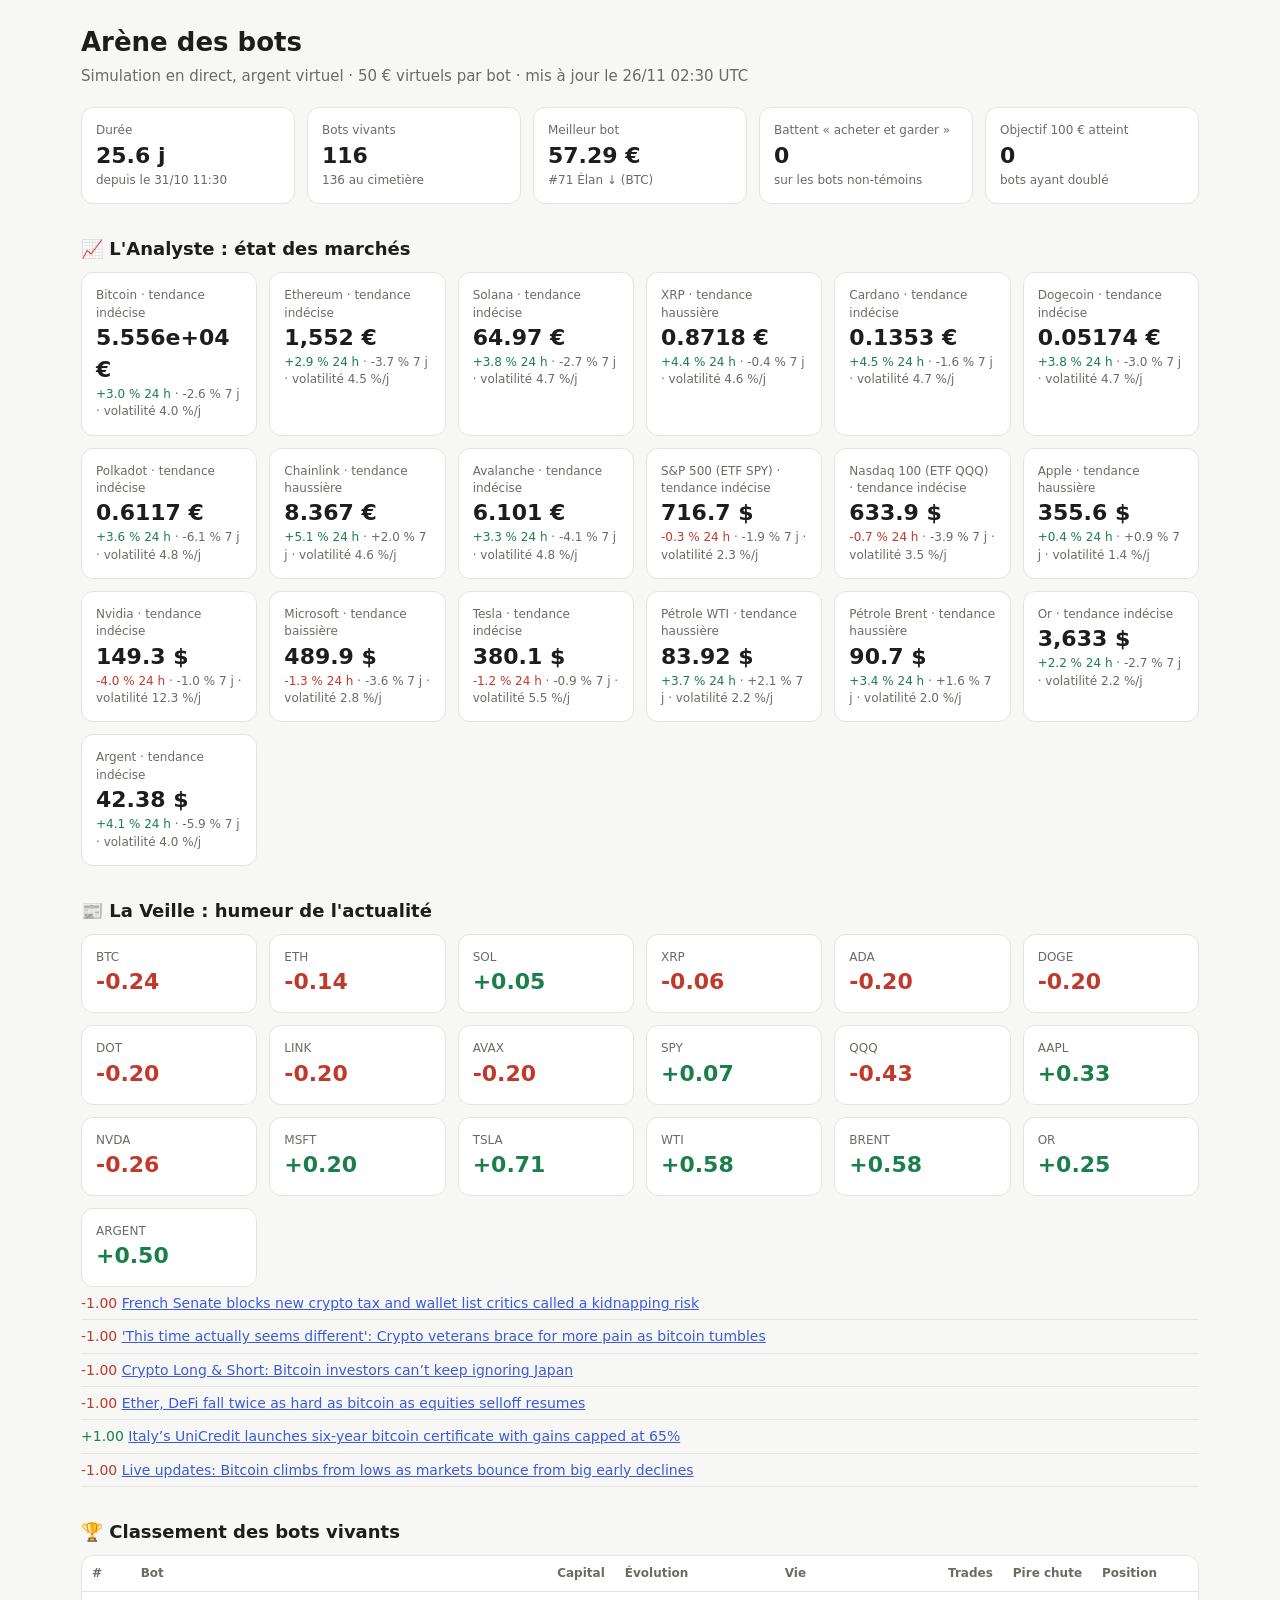
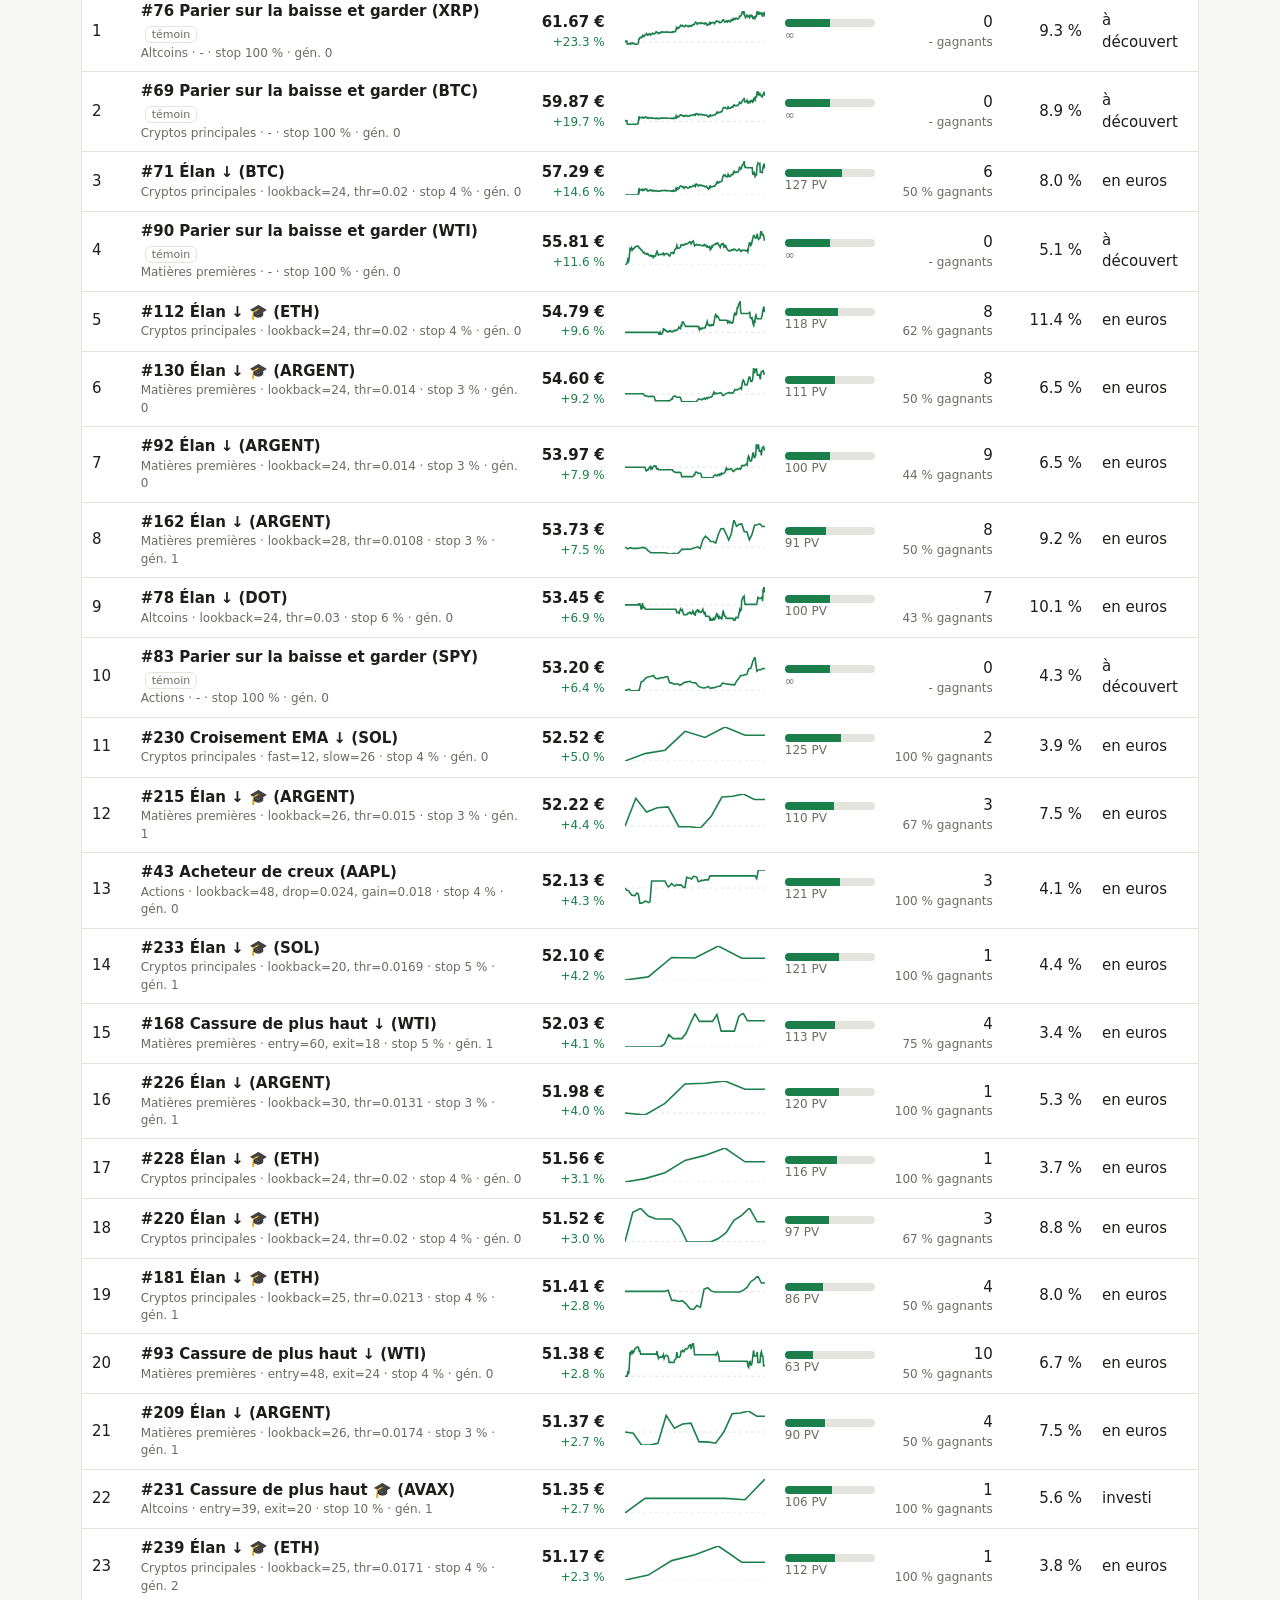
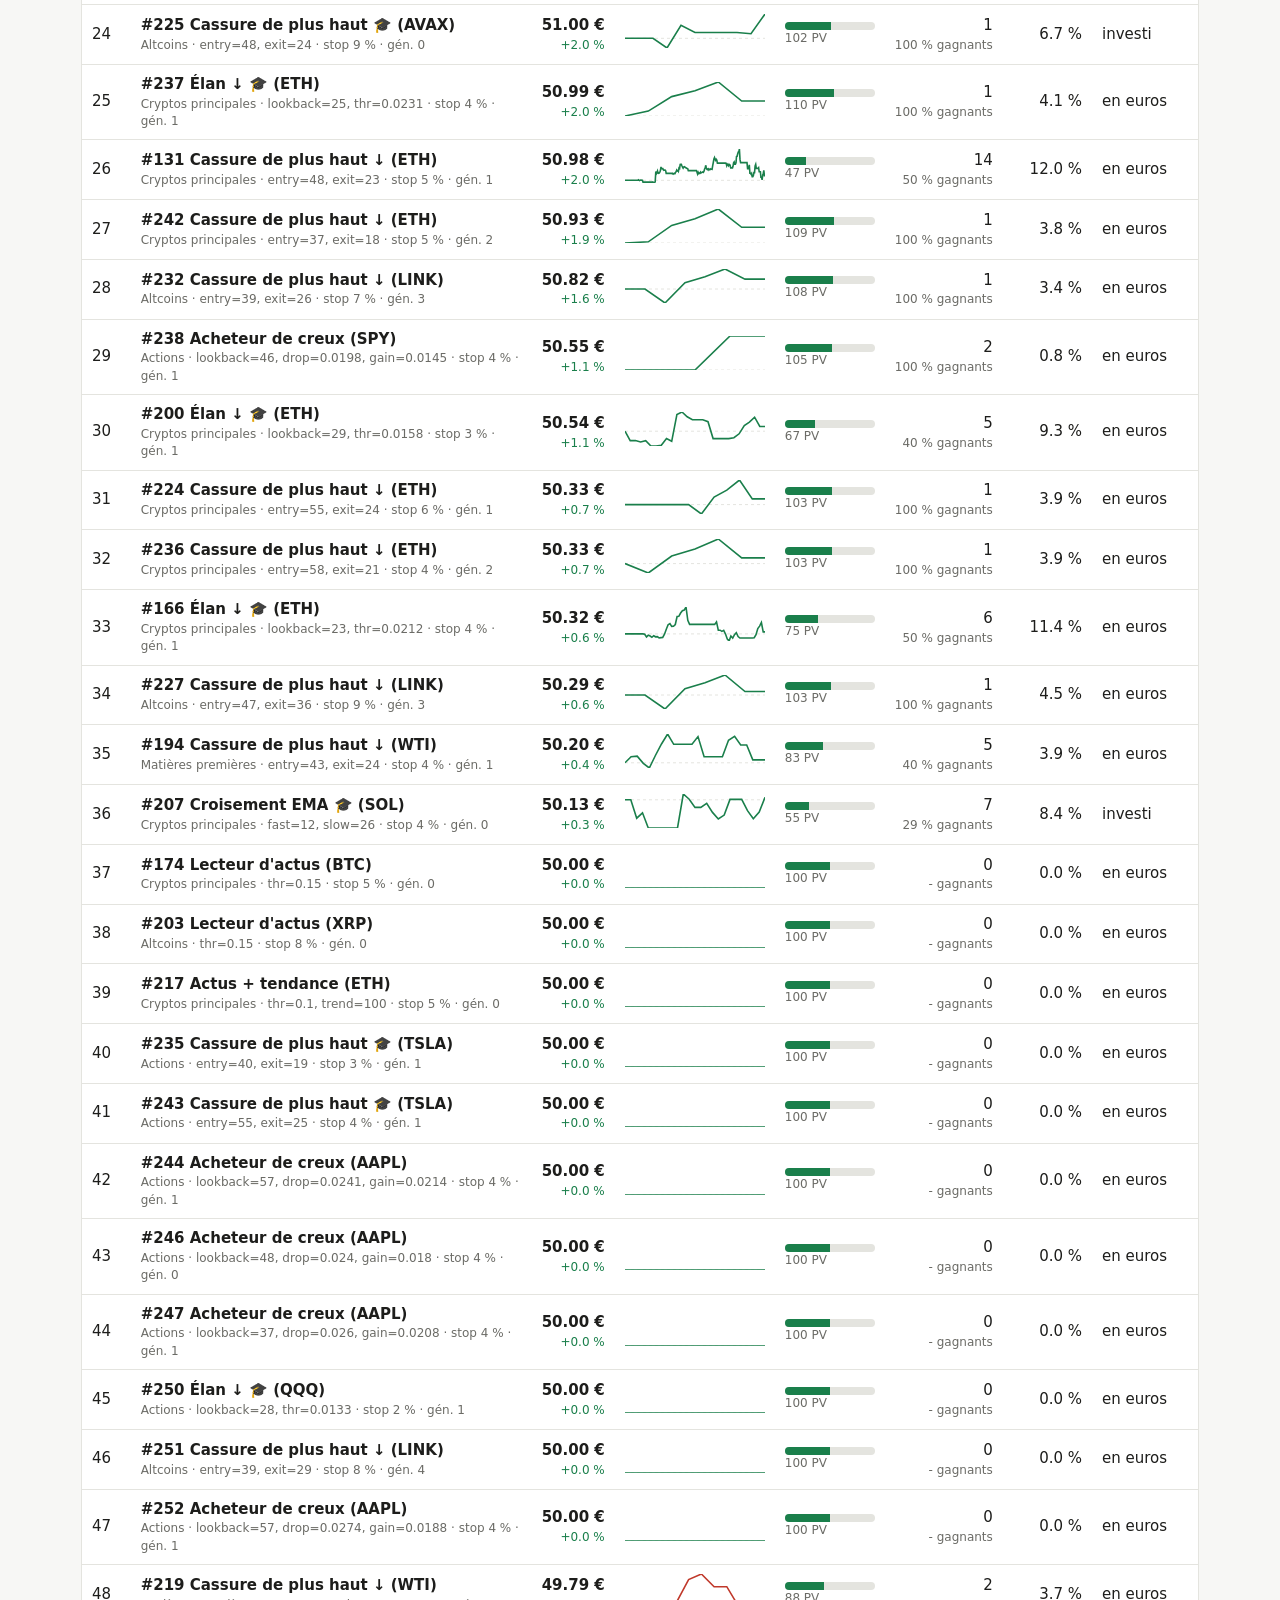
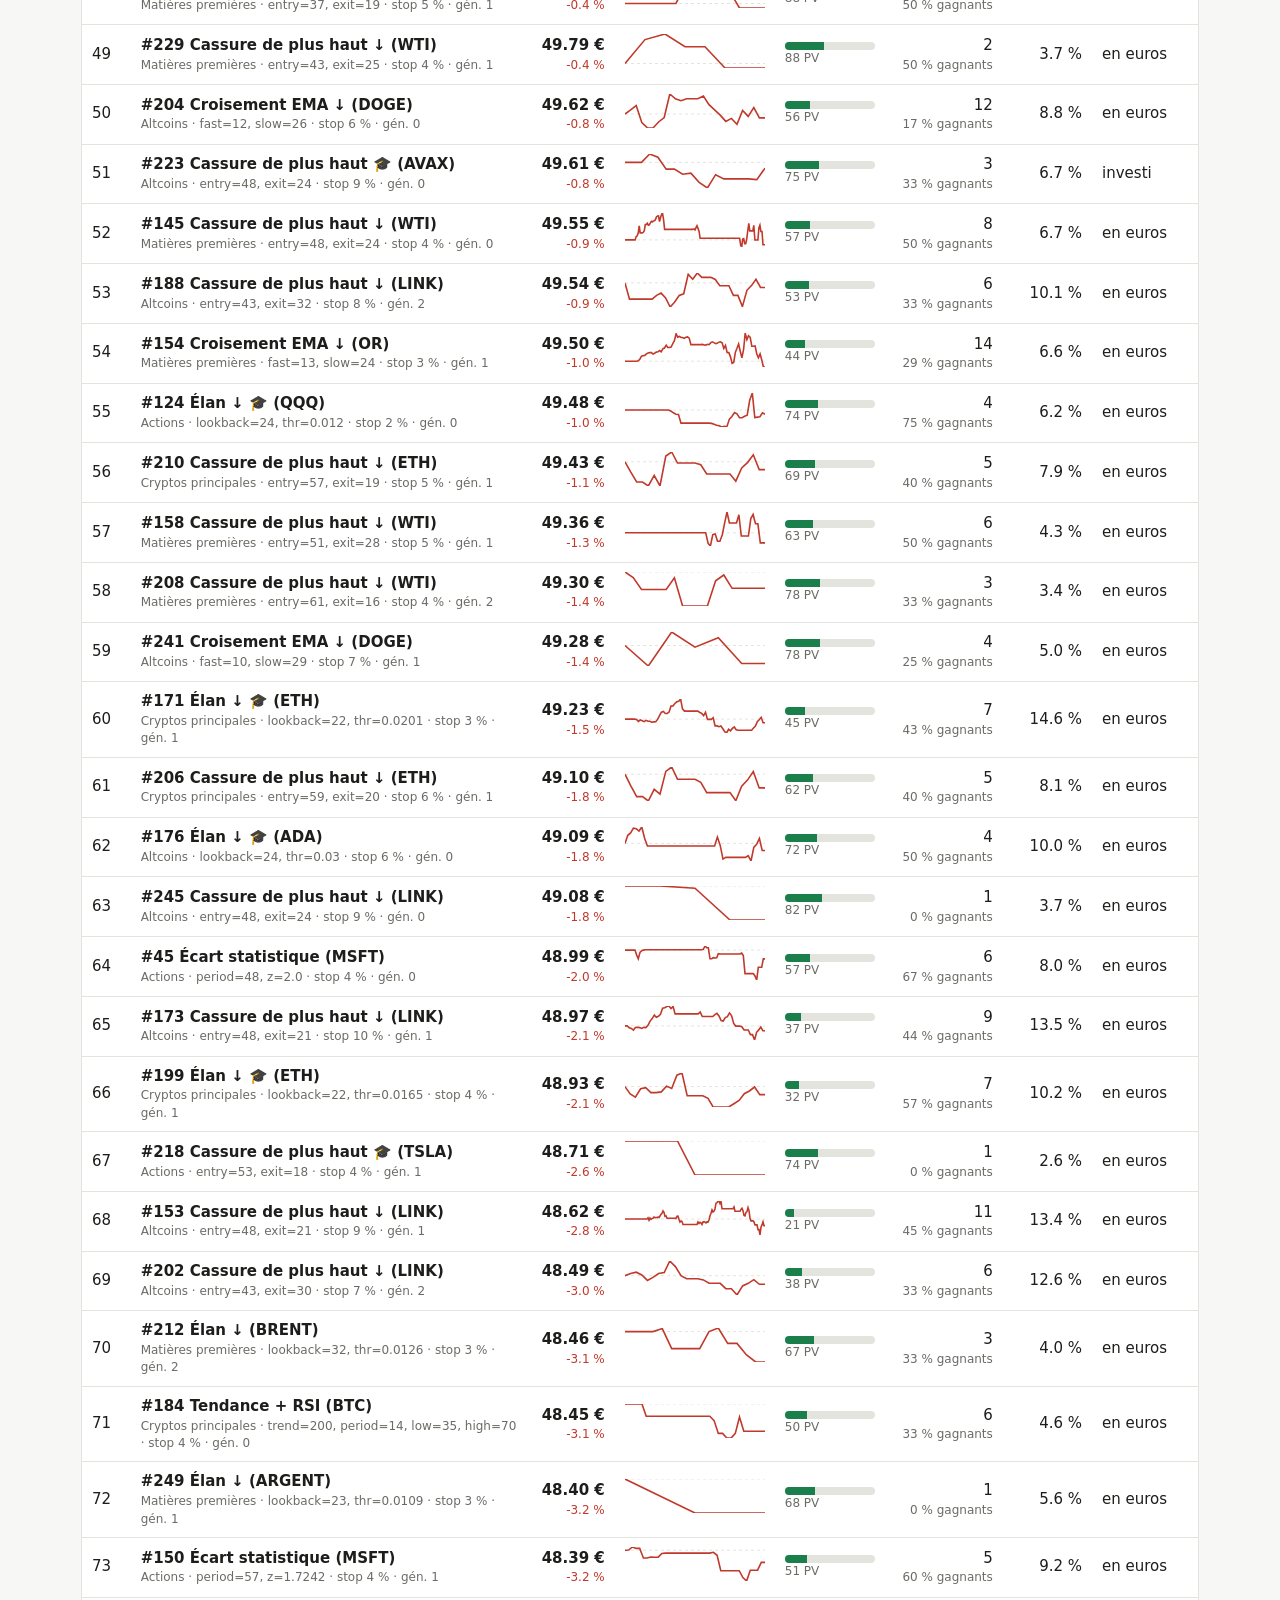
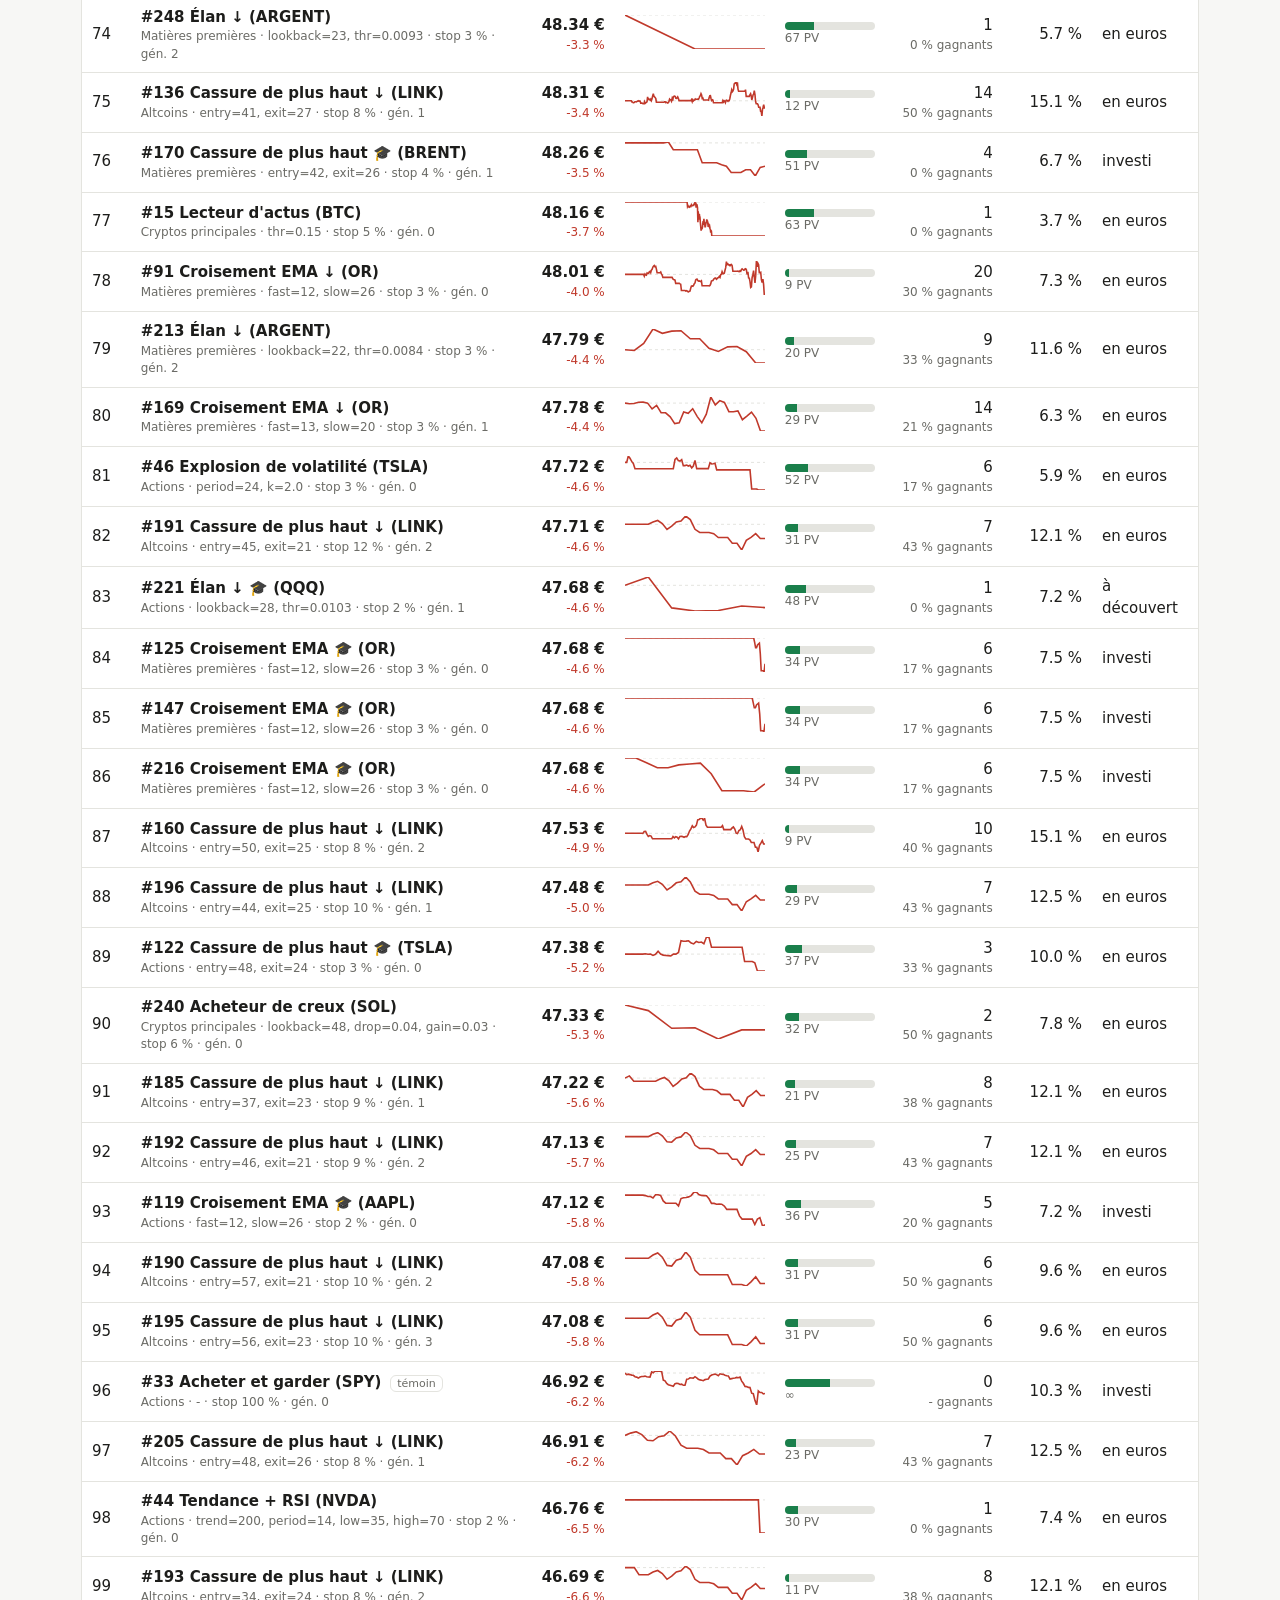
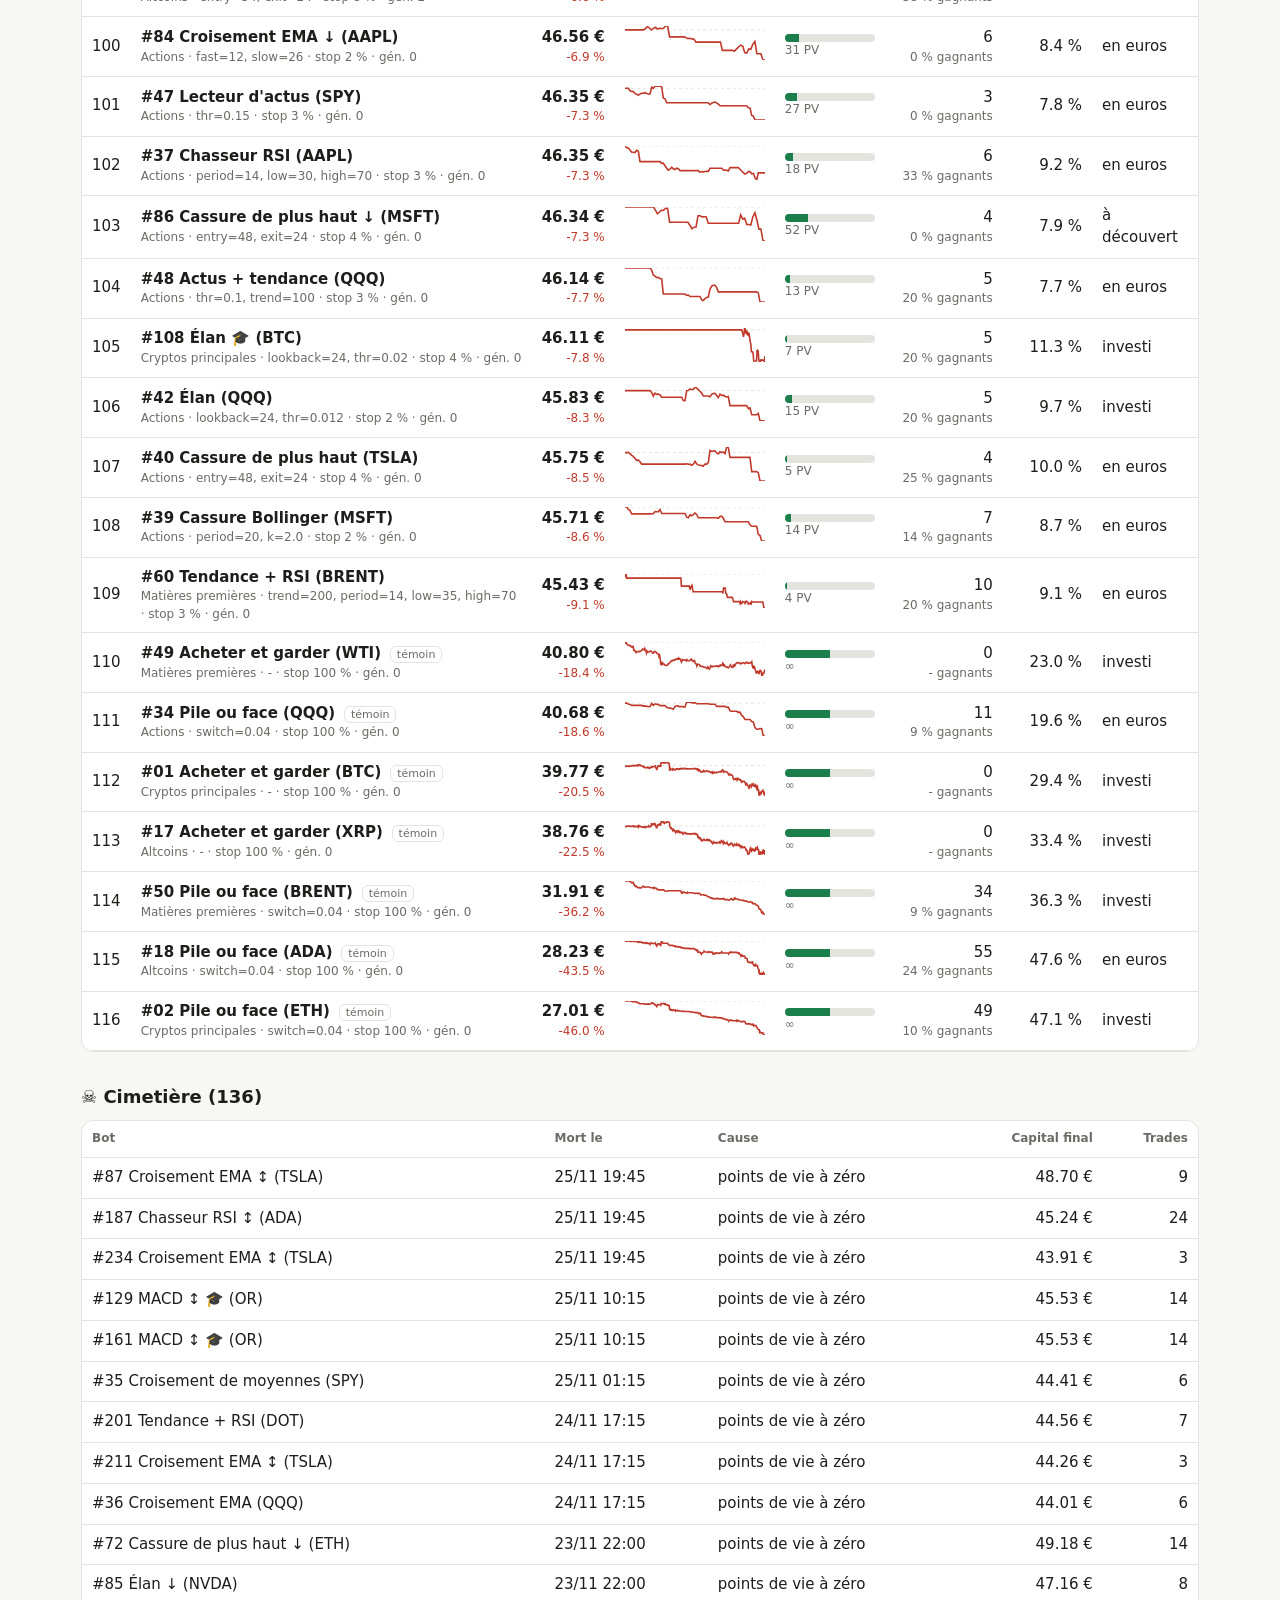
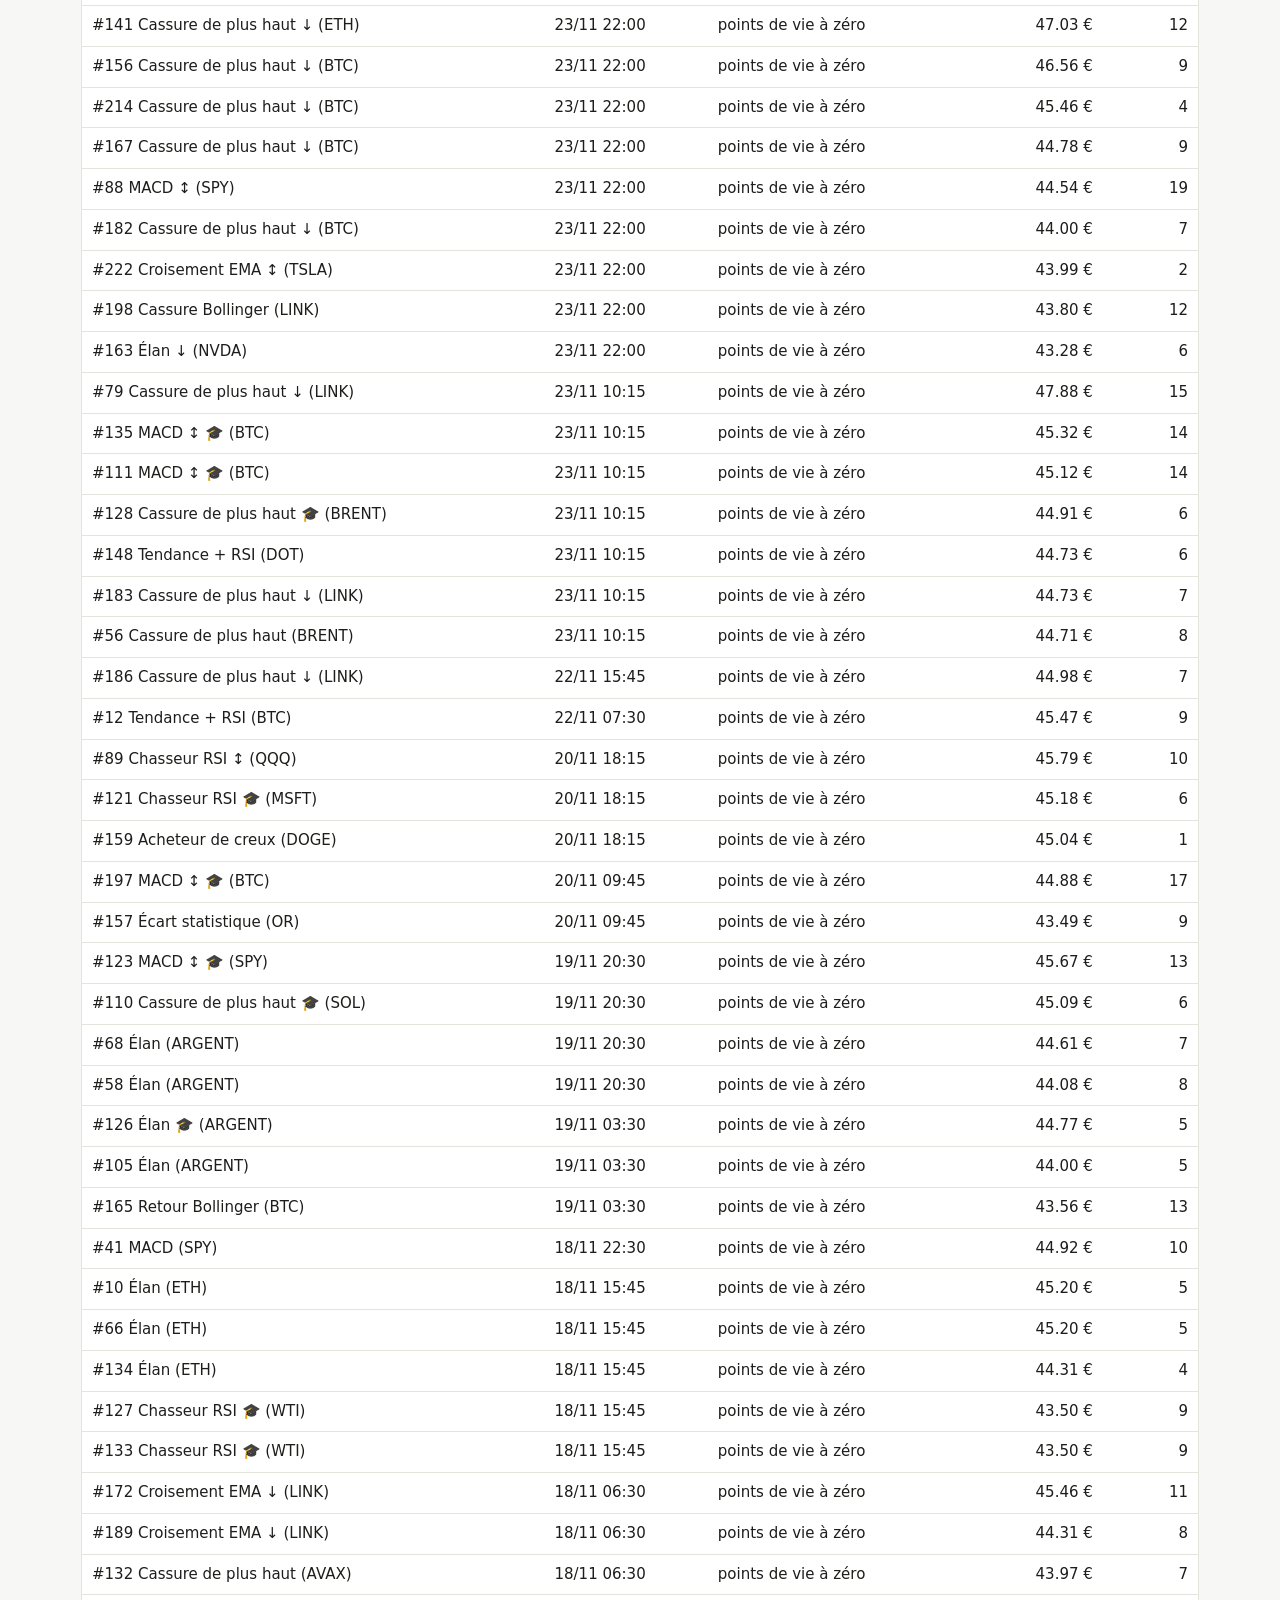
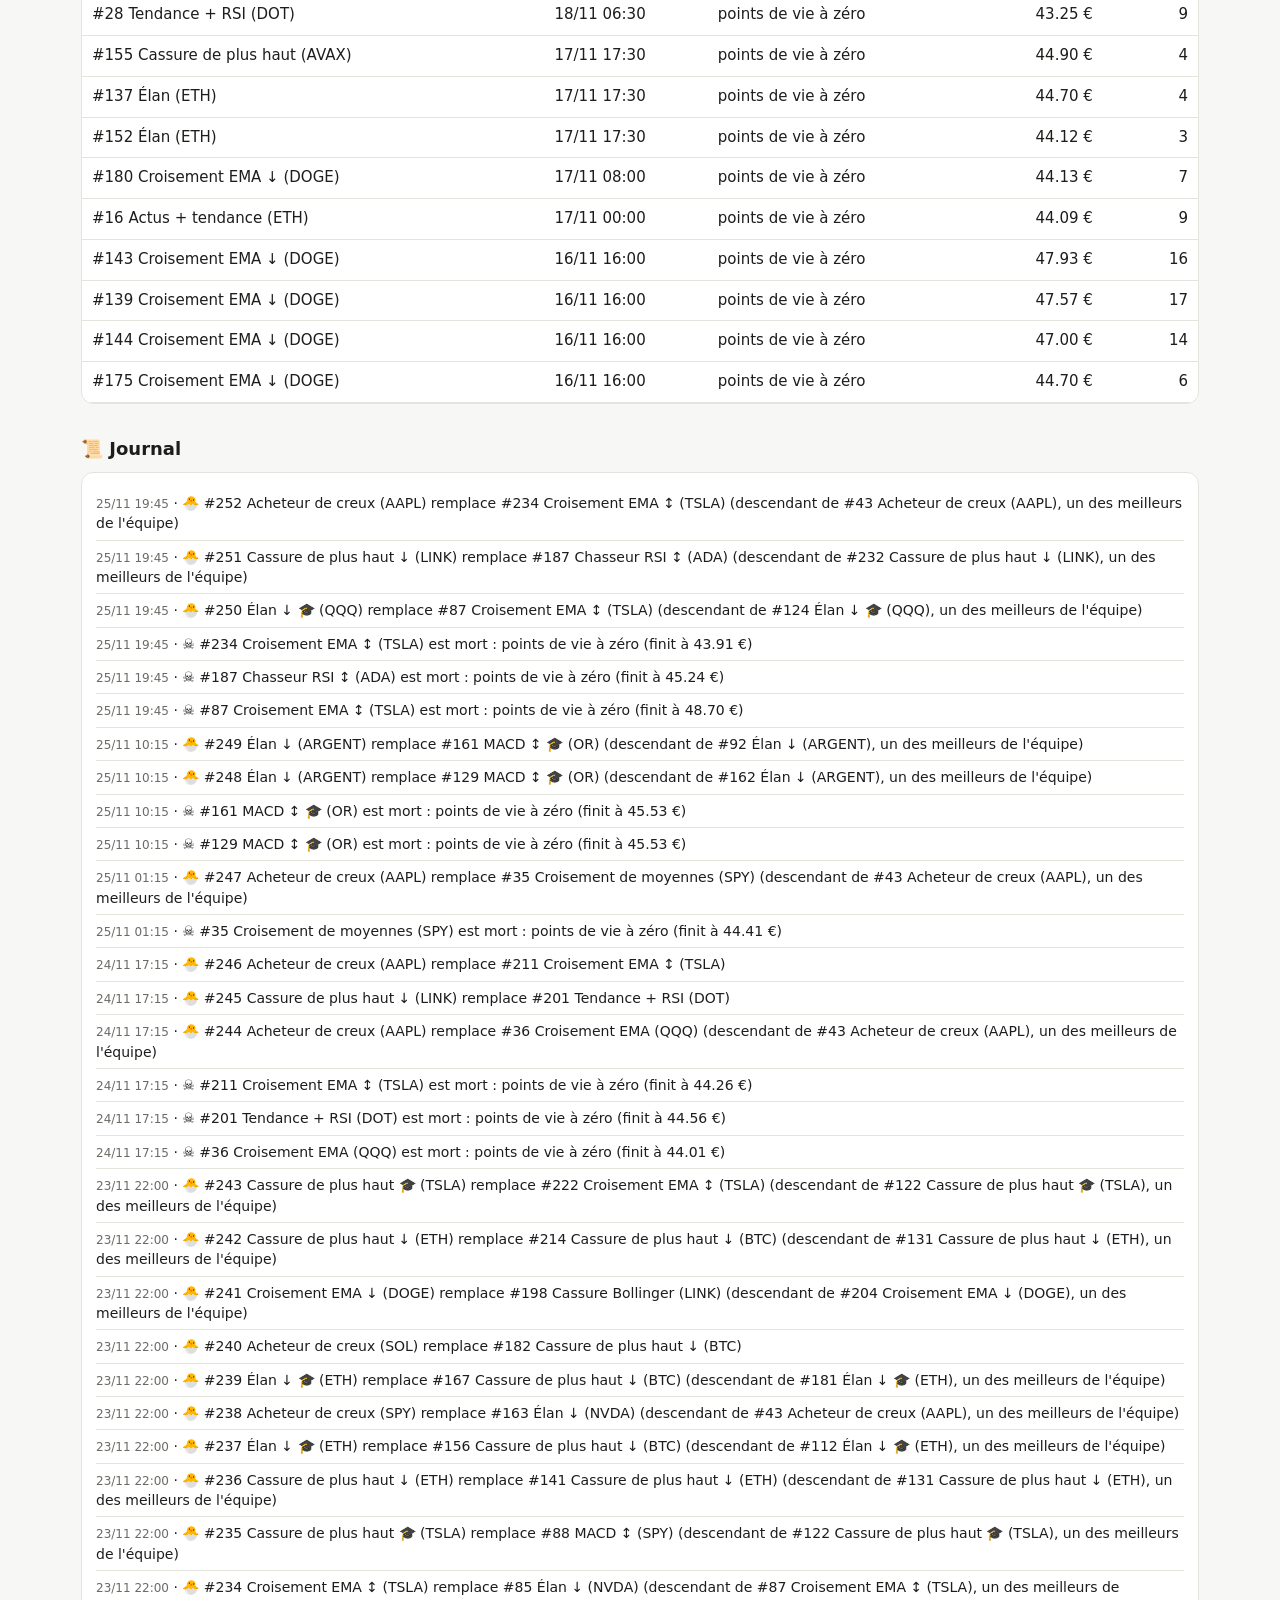
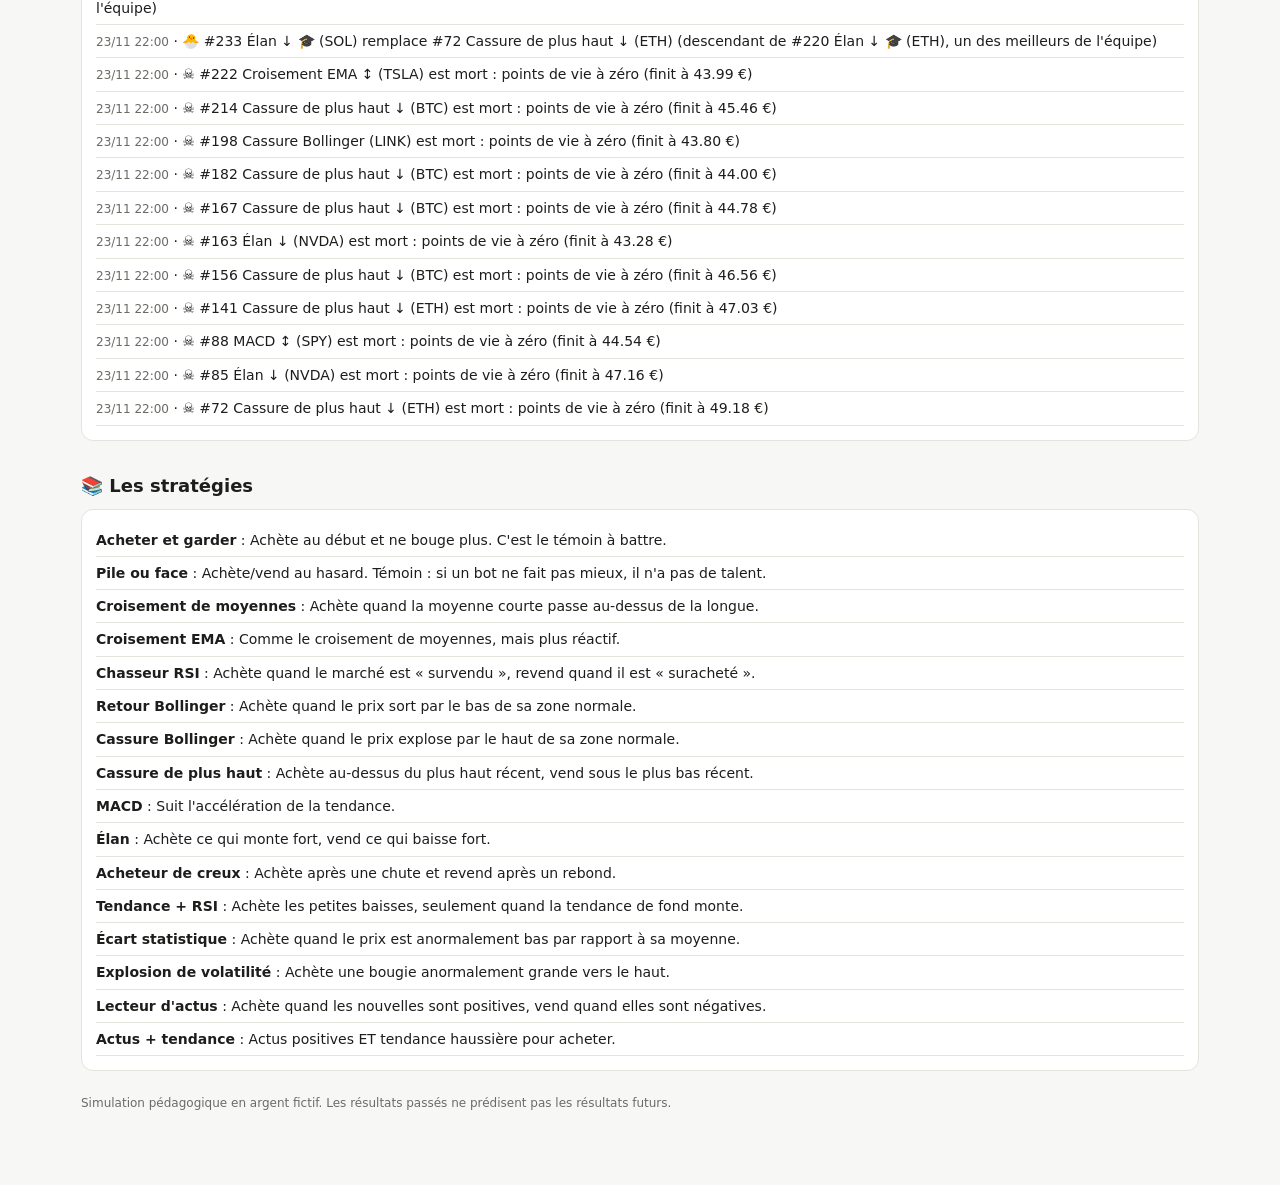
==== dashboard/index.html @ 06588541 "Arène : mise à jour 2026-11-26 02:51 UTC" ====
<!doctype html><html lang="fr"><head><meta charset="utf-8"><meta name="viewport" content="width=device-width,initial-scale=1"><title>Arène des bots</title><style>
:root{--bg:#f7f7f5;--card:#fff;--fg:#1d1d1b;--mut:#6b6b66;--line:#e4e4df;--up:#1a7f4b;--down:#c0392b;--acc:#3b5bdb}
@media (prefers-color-scheme:dark){:root:not([data-theme="light"]){--bg:#141413;--card:#1e1e1c;--fg:#ededea;--mut:#9a9a94;--line:#33332f;--up:#4cc38a;--down:#ff6b5b;--acc:#7c9cff}}
:root[data-theme="dark"]{--bg:#141413;--card:#1e1e1c;--fg:#ededea;--mut:#9a9a94;--line:#33332f;--up:#4cc38a;--down:#ff6b5b;--acc:#7c9cff}
*{box-sizing:border-box}body{margin:0;background:var(--bg);color:var(--fg);font:15px/1.45 system-ui,-apple-system,Segoe UI,sans-serif}
main{max-width:1150px;margin:0 auto;padding:24px 16px 60px}h1{margin:0 0 4px;font-size:26px}h2{margin:32px 0 10px;font-size:18px}
.lead{color:var(--mut);margin:0 0 20px}.grid{display:grid;grid-template-columns:repeat(auto-fit,minmax(170px,1fr));gap:12px}
.card{background:var(--card);border:1px solid var(--line);border-radius:12px;padding:14px}.big{font-size:22px;font-weight:700}
.sub{color:var(--mut);font-size:12px}.up{color:var(--up)}.down{color:var(--down)}
.wrap{overflow-x:auto;background:var(--card);border:1px solid var(--line);border-radius:12px}
table{border-collapse:collapse;width:100%;min-width:820px}th,td{padding:9px 10px;border-bottom:1px solid var(--line);text-align:left;vertical-align:middle}
th{font-size:12px;color:var(--mut);font-weight:600}.num{text-align:right;white-space:nowrap}
.hp{width:90px;height:8px;border-radius:4px;background:var(--line);overflow:hidden}.hp div{height:100%;background:var(--up)}
.spark polyline{fill:none;stroke-width:1.6}.spark polyline.up{stroke:var(--up)}.spark polyline.down{stroke:var(--down)}
.spark .base{stroke:var(--line);stroke-dasharray:3 3}.tag{font-size:11px;border:1px solid var(--line);border-radius:6px;padding:1px 6px;color:var(--mut);margin-left:4px}
ul.ev{list-style:none;padding:0;margin:0}ul.ev li{padding:6px 0;border-bottom:1px solid var(--line);font-size:14px}
.warn{border-left:4px solid var(--down)}a{color:var(--acc)}
</style></head><body><main><h1>Arène des bots</h1><p class="lead">Simulation en direct, argent virtuel · 50 € virtuels par bot · mis à jour le 26/11 02:30 UTC</p><div class="grid"><div class="card"><div class="sub">Durée</div><div class="big">25.6 j</div><div class="sub">depuis le 31/10 11:30</div></div><div class="card"><div class="sub">Bots vivants</div><div class="big">116</div><div class="sub">136 au cimetière</div></div><div class="card"><div class="sub">Meilleur bot</div><div class="big">57.29 €</div><div class="sub">#71 Élan ↓ (BTC)</div></div><div class="card"><div class="sub">Battent « acheter et garder »</div><div class="big">0</div><div class="sub">sur les bots non-témoins</div></div><div class="card"><div class="sub">Objectif 100 € atteint</div><div class="big">0</div><div class="sub">bots ayant doublé</div></div></div><h2>📈 L'Analyste : état des marchés</h2><div class="grid"><div class="card"><div class="sub">Bitcoin · tendance indécise</div><div class="big">5.556e+04 €</div><div class="sub"><span class="up">+3.0 % 24 h</span> · -2.6 % 7 j · volatilité 4.0 %/j</div></div><div class="card"><div class="sub">Ethereum · tendance indécise</div><div class="big">1,552 €</div><div class="sub"><span class="up">+2.9 % 24 h</span> · -3.7 % 7 j · volatilité 4.5 %/j</div></div><div class="card"><div class="sub">Solana · tendance indécise</div><div class="big">64.97 €</div><div class="sub"><span class="up">+3.8 % 24 h</span> · -2.7 % 7 j · volatilité 4.7 %/j</div></div><div class="card"><div class="sub">XRP · tendance haussière</div><div class="big">0.8718 €</div><div class="sub"><span class="up">+4.4 % 24 h</span> · -0.4 % 7 j · volatilité 4.6 %/j</div></div><div class="card"><div class="sub">Cardano · tendance indécise</div><div class="big">0.1353 €</div><div class="sub"><span class="up">+4.5 % 24 h</span> · -1.6 % 7 j · volatilité 4.7 %/j</div></div><div class="card"><div class="sub">Dogecoin · tendance indécise</div><div class="big">0.05174 €</div><div class="sub"><span class="up">+3.8 % 24 h</span> · -3.0 % 7 j · volatilité 4.7 %/j</div></div><div class="card"><div class="sub">Polkadot · tendance indécise</div><div class="big">0.6117 €</div><div class="sub"><span class="up">+3.6 % 24 h</span> · -6.1 % 7 j · volatilité 4.8 %/j</div></div><div class="card"><div class="sub">Chainlink · tendance haussière</div><div class="big">8.367 €</div><div class="sub"><span class="up">+5.1 % 24 h</span> · +2.0 % 7 j · volatilité 4.6 %/j</div></div><div class="card"><div class="sub">Avalanche · tendance indécise</div><div class="big">6.101 €</div><div class="sub"><span class="up">+3.3 % 24 h</span> · -4.1 % 7 j · volatilité 4.8 %/j</div></div><div class="card"><div class="sub">S&amp;P 500 (ETF SPY) · tendance indécise</div><div class="big">716.7 $</div><div class="sub"><span class="down">-0.3 % 24 h</span> · -1.9 % 7 j · volatilité 2.3 %/j</div></div><div class="card"><div class="sub">Nasdaq 100 (ETF QQQ) · tendance indécise</div><div class="big">633.9 $</div><div class="sub"><span class="down">-0.7 % 24 h</span> · -3.9 % 7 j · volatilité 3.5 %/j</div></div><div class="card"><div class="sub">Apple · tendance haussière</div><div class="big">355.6 $</div><div class="sub"><span class="up">+0.4 % 24 h</span> · +0.9 % 7 j · volatilité 1.4 %/j</div></div><div class="card"><div class="sub">Nvidia · tendance indécise</div><div class="big">149.3 $</div><div class="sub"><span class="down">-4.0 % 24 h</span> · -1.0 % 7 j · volatilité 12.3 %/j</div></div><div class="card"><div class="sub">Microsoft · tendance baissière</div><div class="big">489.9 $</div><div class="sub"><span class="down">-1.3 % 24 h</span> · -3.6 % 7 j · volatilité 2.8 %/j</div></div><div class="card"><div class="sub">Tesla · tendance indécise</div><div class="big">380.1 $</div><div class="sub"><span class="down">-1.2 % 24 h</span> · -0.9 % 7 j · volatilité 5.5 %/j</div></div><div class="card"><div class="sub">Pétrole WTI · tendance haussière</div><div class="big">83.92 $</div><div class="sub"><span class="up">+3.7 % 24 h</span> · +2.1 % 7 j · volatilité 2.2 %/j</div></div><div class="card"><div class="sub">Pétrole Brent · tendance haussière</div><div class="big">90.7 $</div><div class="sub"><span class="up">+3.4 % 24 h</span> · +1.6 % 7 j · volatilité 2.0 %/j</div></div><div class="card"><div class="sub">Or · tendance indécise</div><div class="big">3,633 $</div><div class="sub"><span class="up">+2.2 % 24 h</span> · -2.7 % 7 j · volatilité 2.2 %/j</div></div><div class="card"><div class="sub">Argent · tendance indécise</div><div class="big">42.38 $</div><div class="sub"><span class="up">+4.1 % 24 h</span> · -5.9 % 7 j · volatilité 4.0 %/j</div></div></div><h2>📰 La Veille : humeur de l'actualité</h2><div class="grid"><div class="card"><div class="sub">BTC</div><div class="big down">-0.24</div></div><div class="card"><div class="sub">ETH</div><div class="big down">-0.14</div></div><div class="card"><div class="sub">SOL</div><div class="big up">+0.05</div></div><div class="card"><div class="sub">XRP</div><div class="big down">-0.06</div></div><div class="card"><div class="sub">ADA</div><div class="big down">-0.20</div></div><div class="card"><div class="sub">DOGE</div><div class="big down">-0.20</div></div><div class="card"><div class="sub">DOT</div><div class="big down">-0.20</div></div><div class="card"><div class="sub">LINK</div><div class="big down">-0.20</div></div><div class="card"><div class="sub">AVAX</div><div class="big down">-0.20</div></div><div class="card"><div class="sub">SPY</div><div class="big up">+0.07</div></div><div class="card"><div class="sub">QQQ</div><div class="big down">-0.43</div></div><div class="card"><div class="sub">AAPL</div><div class="big up">+0.33</div></div><div class="card"><div class="sub">NVDA</div><div class="big down">-0.26</div></div><div class="card"><div class="sub">MSFT</div><div class="big up">+0.20</div></div><div class="card"><div class="sub">TSLA</div><div class="big up">+0.71</div></div><div class="card"><div class="sub">WTI</div><div class="big up">+0.58</div></div><div class="card"><div class="sub">BRENT</div><div class="big up">+0.58</div></div><div class="card"><div class="sub">OR</div><div class="big up">+0.25</div></div><div class="card"><div class="sub">ARGENT</div><div class="big up">+0.50</div></div></div><ul class='ev'><li><span class="down">-1.00</span> <a href="https://www.coindesk.com/business/2026/11/25/french-senate-blocks-new-crypto-tax-and-wallet-list-critics-called-a-kidnapping-risk" rel="noopener">French Senate blocks new crypto tax and wallet list critics called a kidnapping risk</a></li><li><span class="down">-1.00</span> <a href="https://www.coindesk.com/markets/2026/11/25/this-time-actually-seems-different-crypto-veterans-brace-for-more-pain-as-bitcoin-tumbles" rel="noopener">&#x27;This time actually seems different&#x27;: Crypto veterans brace for more pain as bitcoin tumbles</a></li><li><span class="down">-1.00</span> <a href="https://www.coindesk.com/coindesk-indices/2026/11/25/crypto-long-and-short-bitcoin-investors-can-t-keep-ignoring-japan" rel="noopener">Crypto Long &amp; Short: Bitcoin investors can’t keep ignoring Japan</a></li><li><span class="down">-1.00</span> <a href="https://www.coindesk.com/markets/2026/11/25/ether-defi-fall-twice-as-hard-as-bitcoin-as-equities-selloff-resumes" rel="noopener">Ether, DeFi fall twice as hard as bitcoin as equities selloff resumes</a></li><li><span class="up">+1.00</span> <a href="https://www.coindesk.com/business/2026/11/25/italy-s-unicredit-debuts-six-year-bitcoin-certificate-with-100-capital-protection-and-65-cap" rel="noopener">Italy’s UniCredit launches six-year bitcoin certificate with gains capped at 65%</a></li><li><span class="down">-1.00</span> <a href="https://www.coindesk.com/business/2026/11/25/live-updates-bitcoin-slips-back-under-usd60-000-as-hype-leads-altcoins-lower" rel="noopener">Live updates: Bitcoin climbs from lows as markets bounce from big early declines</a></li></ul><h2>🏆 Classement des bots vivants</h2><div class="wrap"><table><thead><tr><th>#</th><th>Bot</th><th class="num">Capital</th><th>Évolution</th><th>Vie</th><th class="num">Trades</th><th class="num">Pire chute</th><th>Position</th></tr></thead><tbody><tr><td>1</td><td><b>#76 Parier sur la baisse et garder (XRP)</b> <span class="tag">témoin</span><div class="sub">Altcoins · - · stop 100 % · gén. 0</div></td><td class="num"><b>61.67 €</b><div class="sub up">+23.3 %</div></td><td><svg class="spark" viewBox="0 0 140 34" width="140" height="34" aria-hidden="true"><line x1="0" x2="140" y1="31.1" y2="31.1" class="base"/><polyline points="0.0,31.1 0.5,30.7 0.9,30.0 1.4,30.1 1.9,30.2 2.4,33.9 2.8,33.1 3.3,33.0 3.8,32.8 4.3,32.7 4.7,32.5 5.2,32.3 5.7,33.1 6.2,32.7 6.6,32.4 7.1,31.8 7.6,32.4 8.1,32.7 8.5,32.4 9.0,32.5 9.5,32.5 10.0,32.8 10.4,34.0 10.9,33.4 11.4,33.8 11.9,33.6 12.3,33.1 12.8,32.9 13.3,32.6 13.8,28.4 14.2,28.3 14.7,26.8 15.2,26.6 15.7,26.5 16.1,26.8 16.6,25.7 17.1,25.5 17.6,24.5 18.0,25.3 18.5,24.9 19.0,25.5 19.5,24.6 19.9,24.1 20.4,23.8 20.9,23.7 21.4,22.6 21.8,23.2 22.3,24.1 22.8,24.0 23.3,23.3 23.7,23.7 24.2,23.3 24.7,22.7 25.2,23.0 25.6,24.1 26.1,23.7 26.6,23.2 27.1,22.9 27.5,22.1 28.0,22.4 28.5,22.8 28.9,22.7 29.4,22.7 29.9,22.7 30.4,22.1 30.8,21.1 31.3,20.7 31.8,21.0 32.3,21.7 32.7,21.8 33.2,22.5 33.7,22.1 34.2,21.7 34.6,22.1 35.1,21.5 35.6,21.5 36.1,21.6 36.5,20.9 37.0,20.9 37.5,21.1 38.0,21.3 38.4,21.3 38.9,21.1 39.4,21.1 39.9,21.0 40.3,21.1 40.8,21.2 41.3,21.1 41.8,20.9 42.2,20.7 42.7,21.3 43.2,21.4 43.7,21.5 44.1,21.3 44.6,21.3 45.1,21.3 45.6,21.1 46.0,21.5 46.5,21.4 47.0,21.6 47.5,20.9 47.9,20.9 48.4,20.9 48.9,20.5 49.4,20.9 49.8,20.6 50.3,20.5 50.8,19.9 51.3,17.0 51.7,18.0 52.2,17.4 52.7,16.7 53.2,17.2 53.6,16.6 54.1,16.8 54.6,16.0 55.1,15.2 55.5,14.5 56.0,15.1 56.5,14.6 56.9,14.6 57.4,14.3 57.9,15.1 58.4,15.3 58.8,15.2 59.3,15.7 59.8,15.5 60.3,14.9 60.7,14.3 61.2,14.5 61.7,14.6 62.2,14.8 62.6,15.3 63.1,15.5 63.6,15.7 64.1,14.6 64.5,14.6 65.0,15.0 65.5,14.8 66.0,15.2 66.4,15.3 66.9,14.3 67.4,14.2 67.9,13.5 68.3,13.5 68.8,13.6 69.3,13.6 69.8,12.0 70.2,11.8 70.7,11.1 71.2,11.5 71.7,12.0 72.1,13.1 72.6,12.6 73.1,12.4 73.6,12.5 74.0,11.9 74.5,12.0 75.0,12.0 75.5,12.0 75.9,12.5 76.4,11.9 76.9,12.2 77.4,12.3 77.8,12.4 78.3,12.3 78.8,12.4 79.3,13.0 79.7,12.4 80.2,12.0 80.7,12.7 81.2,12.4 81.6,13.0 82.1,14.3 82.6,14.0 83.1,13.4 83.5,13.5 84.0,13.0 84.5,11.9 84.9,13.0 85.4,11.9 85.9,12.5 86.4,11.9 86.8,12.0 87.3,11.5 87.8,11.6 88.3,11.6 88.7,11.5 89.2,11.8 89.7,12.6 90.2,11.5 90.6,10.7 91.1,10.7 91.6,9.8 92.1,9.9 92.5,10.4 93.0,10.5 93.5,10.9 94.0,10.5 94.4,11.0 94.9,11.7 95.4,11.3 95.9,11.5 96.3,11.5 96.8,11.1 97.3,9.8 97.8,9.1 98.2,8.7 98.7,9.1 99.2,10.2 99.7,10.9 100.1,10.5 100.6,10.6 101.1,10.7 101.6,9.8 102.0,10.2 102.5,10.9 103.0,9.6 103.5,9.5 103.9,10.2 104.4,10.4 104.9,10.7 105.4,10.8 105.8,9.4 106.3,9.6 106.8,8.9 107.3,9.5 107.7,9.3 108.2,7.8 108.7,8.5 109.2,8.0 109.6,8.1 110.1,8.4 110.6,7.3 111.1,7.2 111.5,7.5 112.0,7.9 112.5,7.7 112.9,8.1 113.4,7.5 113.9,7.2 114.4,6.2 114.8,5.1 115.3,5.4 115.8,5.0 116.3,4.4 116.7,2.2 117.2,1.1 117.7,0.3 118.2,0.0 118.6,2.1 119.1,1.1 119.6,4.1 120.1,5.5 120.5,6.7 121.0,5.9 121.5,5.2 122.0,4.1 122.4,5.0 122.9,6.1 123.4,5.5 123.9,4.9 124.3,4.8 124.8,6.4 125.3,4.4 125.8,4.0 126.2,4.7 126.7,5.3 127.2,5.0 127.7,7.4 128.1,7.5 128.6,7.0 129.1,5.8 129.6,5.9 130.0,7.3 130.5,5.9 131.0,4.9 131.5,5.1 131.9,1.2 132.4,1.3 132.9,0.5 133.4,3.2 133.8,3.3 134.3,3.0 134.8,1.8 135.3,2.6 135.7,2.7 136.2,2.1 136.7,3.7 137.2,4.5 137.6,5.8 138.1,2.2 138.6,2.3 139.1,1.8 139.5,3.8 140.0,5.4" class="up"/></svg></td><td><div class="hp"><div style="width:50%"></div></div><div class="sub">∞</div></td><td class="num">0<div class="sub">- gagnants</div></td><td class="num">9.3 %</td><td>à découvert</td></tr><tr><td>2</td><td><b>#69 Parier sur la baisse et garder (BTC)</b> <span class="tag">témoin</span><div class="sub">Cryptos principales · - · stop 100 % · gén. 0</div></td><td class="num"><b>59.87 €</b><div class="sub up">+19.7 %</div></td><td><svg class="spark" viewBox="0 0 140 34" width="140" height="34" aria-hidden="true"><line x1="0" x2="140" y1="30.3" y2="30.3" class="base"/><polyline points="0.0,30.3 0.5,30.1 0.9,29.6 1.4,29.9 1.9,29.8 2.4,33.9 2.8,33.9 3.3,33.5 3.8,33.6 4.3,33.4 4.7,33.2 5.2,33.1 5.7,34.0 6.1,34.0 6.6,33.9 7.1,33.4 7.6,33.8 8.0,33.7 8.5,33.2 9.0,33.3 9.5,33.4 9.9,33.7 10.4,33.7 10.9,33.3 11.4,33.7 11.8,33.4 12.3,33.1 12.8,32.5 13.2,32.3 13.7,27.1 14.2,27.9 14.7,26.2 15.1,26.6 15.6,26.5 16.1,26.7 16.6,26.5 17.0,26.5 17.5,26.1 18.0,27.0 18.4,26.6 18.9,26.9 19.4,26.7 19.9,26.2 20.3,25.9 20.8,26.2 21.3,26.5 21.8,26.3 22.2,27.3 22.7,27.3 23.2,27.1 23.6,27.3 24.1,27.2 24.6,26.8 25.1,26.6 25.5,26.9 26.0,27.1 26.5,27.1 27.0,26.8 27.4,27.1 27.9,27.0 28.4,27.4 28.9,27.2 29.3,27.2 29.8,27.2 30.3,27.5 30.7,27.3 31.2,27.1 31.7,27.4 32.2,27.4 32.6,27.4 33.1,27.6 33.6,27.6 34.1,27.4 34.5,27.4 35.0,27.4 35.5,27.2 35.9,27.3 36.4,27.2 36.9,26.9 37.4,27.0 37.8,27.2 38.3,27.1 38.8,27.0 39.3,27.0 39.7,27.0 40.2,27.1 40.7,27.1 41.1,27.1 41.6,27.0 42.1,27.2 42.6,27.3 43.0,27.2 43.5,27.2 44.0,27.2 44.5,27.3 44.9,27.3 45.4,27.3 45.9,27.4 46.4,27.4 46.8,27.5 47.3,27.3 47.8,27.6 48.2,27.5 48.7,26.9 49.2,27.4 49.7,27.2 50.1,27.3 50.6,27.0 51.1,25.0 51.6,26.4 52.0,25.8 52.5,25.3 53.0,26.1 53.4,25.9 53.9,25.6 54.4,24.8 54.9,24.4 55.3,23.8 55.8,24.0 56.3,24.1 56.8,24.1 57.2,24.4 57.7,24.9 58.2,24.9 58.6,24.7 59.1,25.4 59.6,24.9 60.1,24.9 60.5,24.4 61.0,24.4 61.5,24.7 62.0,25.0 62.4,25.1 62.9,25.4 63.4,25.2 63.9,25.2 64.3,24.7 64.8,24.4 65.3,24.7 65.7,24.5 66.2,24.4 66.7,24.5 67.2,24.2 67.6,24.0 68.1,23.6 68.6,23.9 69.1,23.8 69.5,24.0 70.0,23.3 70.5,24.0 70.9,23.0 71.4,22.6 71.9,22.8 72.4,23.0 72.8,23.5 73.3,23.9 73.8,23.4 74.3,23.4 74.7,23.4 75.2,23.6 75.7,23.4 76.1,23.6 76.6,23.4 77.1,23.6 77.6,23.7 78.0,24.0 78.5,23.9 79.0,23.9 79.5,24.3 79.9,24.4 80.4,24.3 80.9,24.3 81.4,24.1 81.8,24.2 82.3,25.3 82.8,25.6 83.2,25.5 83.7,26.0 84.2,25.4 84.7,24.5 85.1,25.0 85.6,24.2 86.1,24.8 86.6,24.8 87.0,24.5 87.5,24.4 88.0,24.4 88.4,24.2 88.9,24.1 89.4,23.9 89.9,24.0 90.3,23.7 90.8,22.9 91.3,22.6 91.8,21.3 92.2,21.0 92.7,21.8 93.2,22.0 93.6,22.0 94.1,21.3 94.6,21.1 95.1,21.3 95.5,21.0 96.0,20.9 96.5,20.7 97.0,20.5 97.4,18.9 97.9,17.5 98.4,16.8 98.9,16.4 99.3,16.6 99.8,16.9 100.3,16.5 100.7,16.9 101.2,17.5 101.7,17.5 102.2,17.6 102.6,17.7 103.1,15.9 103.6,16.7 104.1,17.2 104.5,17.1 105.0,17.4 105.5,17.3 105.9,16.4 106.4,16.2 106.9,16.0 107.4,16.3 107.8,16.3 108.3,14.6 108.8,14.8 109.3,13.9 109.7,14.3 110.2,14.7 110.7,14.6 111.1,14.5 111.6,14.4 112.1,14.6 112.6,14.6 113.0,14.4 113.5,13.6 114.0,13.0 114.5,11.2 114.9,11.4 115.4,11.9 115.9,12.4 116.4,11.8 116.8,10.5 117.3,10.1 117.8,9.3 118.2,8.9 118.7,8.4 119.2,6.9 119.7,10.3 120.1,11.0 120.6,10.9 121.1,10.8 121.6,10.2 122.0,9.2 122.5,10.2 123.0,12.1 123.4,11.9 123.9,10.5 124.4,10.4 124.9,11.4 125.3,10.0 125.8,9.8 126.3,10.5 126.8,10.4 127.2,8.8 127.7,11.1 128.2,10.6 128.6,8.2 129.1,7.1 129.6,8.2 130.1,9.1 130.5,6.5 131.0,5.7 131.5,5.8 132.0,1.4 132.4,1.3 132.9,0.0 133.4,3.8 133.9,3.9 134.3,3.5 134.8,1.6 135.3,4.7 135.7,4.8 136.2,4.7 136.7,5.4 137.2,5.9 137.6,4.7 138.1,3.0 138.6,2.3 139.1,1.6 139.5,2.9 140.0,4.9" class="up"/></svg></td><td><div class="hp"><div style="width:50%"></div></div><div class="sub">∞</div></td><td class="num">0<div class="sub">- gagnants</div></td><td class="num">8.9 %</td><td>à découvert</td></tr><tr><td>3</td><td><b>#71 Élan ↓ (BTC)</b><div class="sub">Cryptos principales · lookback=24, thr=0.02 · stop 4 % · gén. 0</div></td><td class="num"><b>57.29 €</b><div class="sub up">+14.6 %</div></td><td><svg class="spark" viewBox="0 0 140 34" width="140" height="34" aria-hidden="true"><line x1="0" x2="140" y1="34.0" y2="34.0" class="base"/><polyline points="0.0,34.0 0.5,34.0 0.9,34.0 1.4,34.0 1.9,34.0 2.4,34.0 2.8,34.0 3.3,34.0 3.8,34.0 4.3,34.0 4.7,34.0 5.2,34.0 5.7,34.0 6.1,34.0 6.6,34.0 7.1,34.0 7.6,34.0 8.0,34.0 8.5,34.0 9.0,34.0 9.5,34.0 9.9,34.0 10.4,34.0 10.9,34.0 11.4,34.0 11.8,34.0 12.3,34.0 12.8,34.0 13.2,34.0 13.7,29.6 14.2,30.8 14.7,28.3 15.1,28.9 15.6,28.8 16.1,29.0 16.6,28.7 17.0,28.7 17.5,28.2 18.0,29.4 18.4,28.9 18.9,29.3 19.4,29.0 19.9,28.2 20.3,27.8 20.8,28.3 21.3,28.8 21.8,28.4 22.2,29.8 22.7,29.9 23.2,29.7 23.6,29.9 24.1,29.7 24.6,29.2 25.1,28.8 25.5,29.3 26.0,29.6 26.5,29.6 27.0,29.2 27.4,29.7 27.9,29.4 28.4,30.1 28.9,29.8 29.3,29.8 29.8,29.7 30.3,30.1 30.7,30.0 31.2,29.6 31.7,30.0 32.2,30.1 32.6,30.0 33.1,30.3 33.6,30.3 34.1,30.0 34.5,30.0 35.0,30.1 35.5,29.8 35.9,29.9 36.4,29.7 36.9,29.4 37.4,29.6 37.8,29.7 38.3,29.6 38.8,29.5 39.3,29.4 39.7,29.4 40.2,29.6 40.7,29.6 41.1,29.7 41.6,29.4 42.1,29.8 42.6,29.9 43.0,29.8 43.5,29.7 44.0,29.7 44.5,29.8 44.9,29.9 45.4,29.8 45.9,30.0 46.4,30.1 46.8,30.2 47.3,29.9 47.8,30.3 48.2,30.2 48.7,29.3 49.2,30.0 49.7,29.8 50.1,29.9 50.6,29.4 51.1,26.5 51.6,28.6 52.0,27.7 52.5,27.0 53.0,28.1 53.4,27.8 53.9,27.4 54.4,26.3 54.9,25.7 55.3,24.8 55.8,25.1 56.3,25.2 56.8,25.2 57.2,25.6 57.7,26.4 58.2,26.3 58.6,26.0 59.1,27.2 59.6,26.4 60.1,26.4 60.5,25.7 61.0,25.7 61.5,26.1 62.0,26.5 62.4,26.6 62.9,27.1 63.4,26.9 63.9,26.8 64.3,26.1 64.8,25.6 65.3,26.0 65.7,25.8 66.2,25.7 66.7,25.8 67.2,25.3 67.6,25.1 68.1,24.5 68.6,24.9 69.1,24.8 69.5,25.1 70.0,24.0 70.5,25.1 70.9,23.6 71.4,23.0 71.9,23.3 72.4,23.7 72.8,24.3 73.3,25.0 73.8,24.3 74.3,24.2 74.7,24.1 75.2,24.4 75.7,24.1 76.1,24.5 76.6,24.3 77.1,24.4 77.6,24.7 78.0,25.0 78.5,24.9 79.0,24.9 79.5,25.5 79.9,25.6 80.4,25.5 80.9,25.6 81.4,25.1 81.8,25.3 82.3,27.0 82.8,27.4 83.2,27.3 83.7,28.1 84.2,27.1 84.7,25.7 85.1,26.5 85.6,25.3 86.1,26.2 86.6,26.1 87.0,25.9 87.5,25.6 88.0,25.7 88.4,25.3 88.9,25.2 89.4,24.9 89.9,25.1 90.3,24.6 90.8,23.5 91.3,23.0 91.8,21.1 92.2,20.7 92.7,21.8 93.2,22.2 93.6,22.1 94.1,21.1 94.6,20.8 95.1,21.1 95.5,20.7 96.0,20.6 96.5,20.2 97.0,19.9 97.4,17.7 97.9,15.6 98.4,14.6 98.9,13.9 99.3,14.2 99.8,14.7 100.3,14.1 100.7,14.7 101.2,15.6 101.7,15.6 102.2,15.7 102.6,15.8 103.1,13.3 103.6,14.4 104.1,15.2 104.5,15.0 105.0,15.5 105.5,15.3 105.9,14.0 106.4,13.7 106.9,13.4 107.4,13.8 107.8,13.8 108.3,11.4 108.8,11.6 109.3,10.3 109.7,10.9 110.2,11.5 110.7,11.2 111.1,11.2 111.6,11.0 112.1,11.4 112.6,11.3 113.0,11.1 113.5,9.9 114.0,8.9 114.5,6.3 114.9,6.6 115.4,7.3 115.9,8.2 116.4,7.3 116.8,5.3 117.3,4.8 117.8,3.6 118.2,2.9 118.7,2.3 119.2,0.0 119.7,5.0 120.1,6.1 120.6,5.9 121.1,6.8 121.6,6.8 122.0,6.8 122.5,6.8 123.0,6.8 123.4,6.8 123.9,6.8 124.4,6.8 124.9,6.8 125.3,6.8 125.8,6.8 126.3,6.8 126.8,6.8 127.2,6.8 127.7,13.1 128.2,13.1 128.6,12.9 129.1,10.7 129.6,12.8 130.1,15.6 130.5,15.0 131.0,13.4 131.5,13.6 132.0,4.9 132.4,4.6 132.9,2.1 133.4,2.8 133.9,2.8 134.3,2.8 134.8,2.4 135.3,11.3 135.7,11.3 136.2,11.3 136.7,11.3 137.2,11.6 137.6,9.2 138.1,5.7 138.6,4.3 139.1,2.7 139.5,6.6 140.0,6.6" class="up"/></svg></td><td><div class="hp"><div style="width:64%"></div></div><div class="sub">127 PV</div></td><td class="num">6<div class="sub">50 % gagnants</div></td><td class="num">8.0 %</td><td>en euros</td></tr><tr><td>4</td><td><b>#90 Parier sur la baisse et garder (WTI)</b> <span class="tag">témoin</span><div class="sub">Matières premières · - · stop 100 % · gén. 0</div></td><td class="num"><b>55.81 €</b><div class="sub up">+11.6 %</div></td><td><svg class="spark" viewBox="0 0 140 34" width="140" height="34" aria-hidden="true"><line x1="0" x2="140" y1="34.0" y2="34.0" class="base"/><polyline points="0.0,34.0 0.7,33.6 1.4,32.8 2.1,31.9 2.8,28.5 3.6,30.4 4.3,26.2 5.0,17.8 5.7,18.7 6.4,16.9 7.1,19.2 7.8,17.6 8.5,18.0 9.2,17.3 9.9,16.0 10.7,15.9 11.4,15.4 12.1,15.1 12.8,15.1 13.5,15.3 14.2,17.3 14.9,17.1 15.6,18.1 16.3,19.0 17.1,19.4 17.8,21.0 18.5,21.8 19.2,21.4 19.9,22.7 20.6,22.6 21.3,23.0 22.0,23.5 22.7,22.6 23.5,23.5 24.2,24.7 24.9,25.0 25.6,24.3 26.3,24.7 27.0,25.6 27.7,24.9 28.4,26.4 29.1,24.9 29.8,25.4 30.6,25.0 31.3,22.1 32.0,20.3 32.7,22.3 33.4,24.1 34.1,23.5 34.8,23.6 35.5,23.3 36.2,23.2 37.0,23.5 37.7,23.0 38.4,22.1 39.1,24.1 39.8,23.2 40.5,22.8 41.2,22.5 41.9,22.5 42.6,22.9 43.4,23.7 44.1,24.8 44.8,25.0 45.5,23.3 46.2,21.5 46.9,21.5 47.6,21.4 48.3,22.7 49.0,22.1 49.7,18.4 50.5,18.2 51.2,17.2 51.9,14.5 52.6,17.1 53.3,17.1 54.0,17.1 54.7,16.9 55.4,16.3 56.1,14.0 56.9,14.1 57.6,13.6 58.3,14.3 59.0,14.2 59.7,13.4 60.4,12.9 61.1,13.1 61.8,12.8 62.5,12.7 63.2,12.3 64.0,11.3 64.7,10.9 65.4,10.9 66.1,12.9 66.8,11.5 67.5,10.5 68.2,9.9 68.9,12.3 69.6,14.8 70.4,13.9 71.1,14.0 71.8,13.4 72.5,14.0 73.2,14.2 73.9,13.7 74.6,13.8 75.3,14.2 76.0,14.5 76.8,14.5 77.5,14.8 78.2,14.2 78.9,14.7 79.6,13.5 80.3,13.9 81.0,15.1 81.7,15.9 82.4,14.9 83.1,16.2 83.9,16.3 84.6,15.6 85.3,18.8 86.0,18.0 86.7,15.4 87.4,16.1 88.1,14.2 88.8,13.9 89.5,13.7 90.3,12.8 91.0,13.2 91.7,12.4 92.4,11.8 93.1,12.7 93.8,13.8 94.5,15.1 95.2,16.4 95.9,14.2 96.6,13.0 97.4,13.2 98.1,12.7 98.8,15.7 99.5,14.5 100.2,16.0 100.9,15.0 101.6,16.8 102.3,18.4 103.0,19.1 103.8,19.8 104.5,20.1 105.2,19.4 105.9,19.7 106.6,18.8 107.3,18.6 108.0,19.1 108.7,18.1 109.4,18.7 110.2,18.4 110.9,19.1 111.6,19.6 112.3,19.6 113.0,19.2 113.7,18.1 114.4,18.3 115.1,19.2 115.8,20.5 116.5,20.3 117.3,19.2 118.0,19.0 118.7,19.2 119.4,19.1 120.1,19.6 120.8,19.9 121.5,19.9 122.2,18.9 122.9,20.6 123.7,14.8 124.4,11.9 125.1,11.7 125.8,14.5 126.5,13.3 127.2,10.0 127.9,7.0 128.6,4.4 129.3,4.6 130.1,6.7 130.8,7.2 131.5,6.5 132.2,2.6 132.9,7.0 133.6,8.4 134.3,7.4 135.0,7.1 135.7,0.9 136.4,0.0 137.2,4.0 137.9,3.6 138.6,4.4 139.3,8.9 140.0,9.2" class="up"/></svg></td><td><div class="hp"><div style="width:50%"></div></div><div class="sub">∞</div></td><td class="num">0<div class="sub">- gagnants</div></td><td class="num">5.1 %</td><td>à découvert</td></tr><tr><td>5</td><td><b>#112 Élan ↓ 🎓 (ETH)</b><div class="sub">Cryptos principales · lookback=24, thr=0.02 · stop 4 % · gén. 0</div></td><td class="num"><b>54.79 €</b><div class="sub up">+9.6 %</div></td><td><svg class="spark" viewBox="0 0 140 34" width="140" height="34" aria-hidden="true"><line x1="0" x2="140" y1="31.4" y2="31.4" class="base"/><polyline points="0.0,31.4 0.6,31.4 1.1,31.4 1.7,31.4 2.3,31.4 2.8,31.4 3.4,31.4 4.0,31.4 4.5,31.4 5.1,31.4 5.7,31.4 6.2,31.4 6.8,31.4 7.4,31.4 7.9,31.4 8.5,31.4 9.1,31.4 9.6,31.4 10.2,31.4 10.8,31.4 11.3,31.4 11.9,31.4 12.5,31.4 13.0,31.4 13.6,31.4 14.2,31.4 14.7,31.4 15.3,31.4 15.9,31.4 16.4,31.4 17.0,31.4 17.6,31.4 18.1,31.4 18.7,31.4 19.3,31.4 19.8,31.4 20.4,31.4 21.0,31.4 21.5,31.4 22.1,31.4 22.7,31.4 23.2,31.4 23.8,31.4 24.4,31.4 24.9,31.4 25.5,31.4 26.1,31.4 26.6,31.4 27.2,31.4 27.8,31.4 28.3,31.4 28.9,31.4 29.5,31.4 30.0,31.4 30.6,31.4 31.2,31.4 31.7,31.4 32.3,31.4 32.9,31.4 33.4,31.6 34.0,34.0 34.6,32.9 35.1,31.2 35.7,33.2 36.3,33.4 36.8,33.0 37.4,31.9 38.0,30.7 38.5,27.1 39.1,29.0 39.7,28.8 40.2,28.8 40.8,29.9 41.4,30.4 41.9,30.1 42.5,30.2 43.1,31.0 43.6,30.4 44.2,30.4 44.8,29.8 45.3,29.7 45.9,30.5 46.5,30.8 47.0,30.3 47.6,30.9 48.2,30.2 48.7,30.2 49.3,29.4 49.9,29.1 50.4,29.8 51.0,29.5 51.6,29.3 52.1,29.3 52.7,28.3 53.3,27.7 53.8,26.2 54.4,27.0 55.0,26.7 55.5,27.4 56.1,24.4 56.7,24.8 57.2,21.2 57.8,21.1 58.4,21.1 58.9,22.5 59.5,23.6 60.1,24.5 60.6,25.4 61.2,25.4 61.8,25.4 62.3,25.4 62.9,25.4 63.5,25.4 64.0,25.4 64.6,25.4 65.2,25.4 65.7,25.4 66.3,25.4 66.9,25.4 67.4,25.4 68.0,25.4 68.6,25.4 69.1,25.4 69.7,25.4 70.3,25.4 70.9,25.4 71.4,25.4 72.0,25.4 72.6,25.4 73.1,25.4 73.7,26.9 74.3,28.6 74.8,27.1 75.4,28.2 76.0,27.8 76.5,27.9 77.1,26.8 77.7,27.5 78.2,27.1 78.8,26.9 79.4,26.6 79.9,26.9 80.5,25.9 81.1,24.1 81.6,22.9 82.2,20.6 82.8,22.8 83.3,24.1 83.9,24.0 84.5,24.8 85.0,23.9 85.6,24.4 86.2,24.7 86.7,23.8 87.3,24.3 87.9,23.8 88.4,24.1 89.0,20.9 89.6,18.1 90.1,14.9 90.7,13.6 91.3,15.1 91.8,16.0 92.4,15.0 93.0,15.7 93.5,17.1 94.1,17.7 94.7,19.3 95.2,19.3 95.8,19.3 96.4,19.3 96.9,19.3 97.5,19.3 98.1,19.3 98.6,19.3 99.2,19.3 99.8,19.3 100.3,19.3 100.9,19.3 101.5,19.3 102.0,19.5 102.6,21.5 103.2,20.2 103.7,20.9 104.3,21.7 104.9,20.5 105.4,21.4 106.0,21.2 106.6,22.2 107.1,22.0 107.7,21.8 108.3,19.5 108.8,15.9 109.4,12.8 110.0,12.0 110.5,13.9 111.1,13.8 111.7,12.5 112.2,6.8 112.8,6.7 113.4,4.3 113.9,2.7 114.5,2.2 115.1,0.0 115.6,9.6 116.2,12.5 116.8,12.5 117.3,12.5 117.9,12.5 118.5,12.5 119.0,12.5 119.6,12.5 120.2,12.5 120.7,12.5 121.3,12.5 121.9,12.5 122.4,12.5 123.0,12.5 123.6,12.5 124.1,12.5 124.7,10.7 125.3,16.7 125.8,16.7 126.4,17.5 127.0,16.8 127.5,19.5 128.1,23.0 128.7,24.4 129.2,20.8 129.8,22.3 130.4,15.3 130.9,14.0 131.5,16.6 132.1,17.7 132.6,17.7 133.2,17.7 133.8,17.7 134.3,17.7 134.9,17.7 135.5,17.7 136.0,17.7 136.6,16.5 137.2,14.3 137.7,9.9 138.3,8.1 138.9,5.5 139.4,10.4 140.0,10.4" class="up"/></svg></td><td><div class="hp"><div style="width:59%"></div></div><div class="sub">118 PV</div></td><td class="num">8<div class="sub">62 % gagnants</div></td><td class="num">11.4 %</td><td>en euros</td></tr><tr><td>6</td><td><b>#130 Élan ↓ 🎓 (ARGENT)</b><div class="sub">Matières premières · lookback=24, thr=0.014 · stop 3 % · gén. 0</div></td><td class="num"><b>54.60 €</b><div class="sub up">+9.2 %</div></td><td><svg class="spark" viewBox="0 0 140 34" width="140" height="34" aria-hidden="true"><line x1="0" x2="140" y1="25.8" y2="25.8" class="base"/><polyline points="0.0,25.8 0.9,25.8 1.9,25.8 2.8,25.8 3.8,25.8 4.7,25.8 5.7,25.8 6.6,25.8 7.6,25.8 8.5,25.8 9.5,25.8 10.4,25.8 11.4,25.8 12.3,25.8 13.2,25.8 14.2,25.8 15.1,25.8 16.1,25.8 17.0,25.8 18.0,25.8 18.9,26.9 19.9,27.8 20.8,27.9 21.8,28.0 22.7,28.4 23.6,28.6 24.6,28.4 25.5,28.1 26.5,28.7 27.4,28.3 28.4,28.4 29.3,29.0 30.3,32.7 31.2,32.7 32.2,32.7 33.1,32.7 34.1,32.7 35.0,32.7 35.9,32.7 36.9,32.7 37.8,32.7 38.8,32.7 39.7,32.7 40.7,32.7 41.6,32.7 42.6,32.9 43.5,32.8 44.5,32.7 45.4,32.3 46.4,30.8 47.3,31.0 48.2,28.5 49.2,28.0 50.1,28.1 51.1,28.8 52.0,29.5 53.0,29.3 53.9,29.3 54.9,29.2 55.8,30.5 56.8,33.9 57.7,33.9 58.6,33.9 59.6,33.9 60.5,33.9 61.5,33.9 62.4,33.9 63.4,33.9 64.3,33.9 65.3,33.9 66.2,33.9 67.2,33.9 68.1,33.9 69.1,34.0 70.0,34.0 70.9,33.7 71.9,33.1 72.8,31.8 73.8,31.1 74.7,31.1 75.7,31.6 76.6,31.9 77.6,30.9 78.5,30.9 79.5,30.2 80.4,31.3 81.4,29.9 82.3,30.6 83.2,29.3 84.2,29.6 85.1,29.5 86.1,29.1 87.0,28.4 88.0,26.4 88.9,24.1 89.9,25.9 90.8,25.0 91.8,25.6 92.7,25.4 93.6,25.5 94.6,25.0 95.5,24.7 96.5,25.4 97.4,27.2 98.4,27.6 99.3,26.9 100.3,26.0 101.2,25.8 102.2,25.0 103.1,25.0 104.1,24.4 105.0,25.2 105.9,25.1 106.9,24.6 107.8,25.1 108.8,23.7 109.7,21.6 110.7,21.8 111.6,21.5 112.6,21.8 113.5,21.1 114.5,20.6 115.4,19.9 116.4,21.1 117.3,14.8 118.2,12.1 119.2,13.7 120.1,17.0 121.1,17.0 122.0,17.0 123.0,13.8 123.9,9.2 124.9,9.1 125.8,13.5 126.8,13.5 127.7,11.2 128.6,0.0 129.6,5.2 130.5,1.3 131.5,1.0 132.4,7.2 133.4,7.2 134.3,6.7 135.3,11.4 136.2,3.9 137.2,3.5 138.1,2.7 139.1,5.9 140.0,5.9" class="up"/></svg></td><td><div class="hp"><div style="width:56%"></div></div><div class="sub">111 PV</div></td><td class="num">8<div class="sub">50 % gagnants</div></td><td class="num">6.5 %</td><td>en euros</td></tr><tr><td>7</td><td><b>#92 Élan ↓ (ARGENT)</b><div class="sub">Matières premières · lookback=24, thr=0.014 · stop 3 % · gén. 0</div></td><td class="num"><b>53.97 €</b><div class="sub up">+7.9 %</div></td><td><svg class="spark" viewBox="0 0 140 34" width="140" height="34" aria-hidden="true"><line x1="0" x2="140" y1="23.2" y2="23.2" class="base"/><polyline points="0.0,23.2 0.7,23.2 1.4,23.2 2.2,23.2 2.9,23.2 3.6,23.2 4.3,23.2 5.0,23.2 5.7,23.2 6.5,23.2 7.2,23.2 7.9,23.2 8.6,23.2 9.3,23.2 10.1,23.2 10.8,23.2 11.5,23.2 12.2,23.2 12.9,23.2 13.6,23.2 14.4,23.2 15.1,23.2 15.8,23.2 16.5,23.2 17.2,23.2 17.9,23.2 18.7,23.2 19.4,23.2 20.1,23.2 20.8,26.3 21.5,26.9 22.3,25.8 23.0,26.0 23.7,24.2 24.4,23.8 25.1,22.7 25.8,24.9 26.6,23.5 27.3,24.7 28.0,23.0 28.7,22.2 29.4,21.9 30.2,22.5 30.9,22.1 31.6,24.8 32.3,25.0 33.0,24.4 33.7,25.8 34.5,25.8 35.2,25.8 35.9,25.8 36.6,25.8 37.3,25.8 38.1,25.8 38.8,25.8 39.5,25.8 40.2,25.8 40.9,25.8 41.6,25.8 42.4,25.8 43.1,25.8 43.8,25.8 44.5,25.8 45.2,25.8 45.9,25.8 46.7,25.8 47.4,25.8 48.1,26.9 48.8,27.7 49.5,27.9 50.3,28.0 51.0,28.4 51.7,28.6 52.4,28.4 53.1,28.1 53.8,28.6 54.6,28.3 55.3,28.4 56.0,28.9 56.7,32.6 57.4,32.6 58.2,32.6 58.9,32.6 59.6,32.6 60.3,32.6 61.0,32.6 61.7,32.6 62.5,32.6 63.2,32.6 63.9,32.6 64.6,32.6 65.3,32.6 66.1,32.9 66.8,32.7 67.5,32.7 68.2,32.3 68.9,30.8 69.6,31.0 70.4,28.5 71.1,27.9 71.8,28.1 72.5,28.8 73.2,29.5 73.9,29.3 74.7,29.2 75.4,29.2 76.1,30.4 76.8,33.9 77.5,33.9 78.3,33.9 79.0,33.9 79.7,33.9 80.4,33.9 81.1,33.9 81.8,33.9 82.6,33.9 83.3,33.9 84.0,33.9 84.7,33.9 85.4,33.9 86.2,34.0 86.9,34.0 87.6,33.7 88.3,33.1 89.0,31.7 89.7,31.1 90.5,31.0 91.2,31.6 91.9,31.9 92.6,30.9 93.3,30.9 94.1,30.2 94.8,31.3 95.5,29.9 96.2,30.5 96.9,29.2 97.6,29.6 98.4,29.5 99.1,29.1 99.8,28.4 100.5,26.4 101.2,24.1 101.9,25.8 102.7,25.0 103.4,25.5 104.1,25.4 104.8,25.4 105.5,25.0 106.3,24.7 107.0,25.4 107.7,27.2 108.4,27.6 109.1,26.9 109.8,26.0 110.6,25.8 111.3,24.9 112.0,25.0 112.7,24.4 113.4,25.2 114.2,25.1 114.9,24.6 115.6,25.1 116.3,23.7 117.0,21.6 117.7,21.8 118.5,21.4 119.2,21.8 119.9,21.1 120.6,20.6 121.3,19.9 122.1,21.1 122.8,14.8 123.5,12.1 124.2,13.6 124.9,17.0 125.6,17.0 126.4,17.0 127.1,13.8 127.8,9.2 128.5,9.1 129.2,13.5 129.9,13.5 130.7,11.2 131.4,0.0 132.1,5.1 132.8,1.4 133.5,1.0 134.3,7.1 135.0,7.1 135.7,6.7 136.4,11.4 137.1,3.9 137.8,3.5 138.6,2.7 139.3,5.9 140.0,5.9" class="up"/></svg></td><td><div class="hp"><div style="width:50%"></div></div><div class="sub">100 PV</div></td><td class="num">9<div class="sub">44 % gagnants</div></td><td class="num">6.5 %</td><td>en euros</td></tr><tr><td>8</td><td><b>#162 Élan ↓ (ARGENT)</b><div class="sub">Matières premières · lookback=28, thr=0.0108 · stop 3 % · gén. 1</div></td><td class="num"><b>53.73 €</b><div class="sub up">+7.5 %</div></td><td><svg class="spark" viewBox="0 0 140 34" width="140" height="34" aria-hidden="true"><line x1="0" x2="140" y1="27.1" y2="27.1" class="base"/><polyline points="0.0,27.1 2.6,28.9 5.2,27.7 7.8,28.5 10.4,28.3 13.0,28.4 15.6,27.7 18.1,27.4 20.7,28.3 23.3,30.9 25.9,32.7 28.5,32.7 31.1,32.7 33.7,32.7 36.3,32.7 38.9,32.7 41.5,33.0 44.1,34.0 46.7,33.9 49.3,33.3 51.9,34.0 54.4,32.1 57.0,29.1 59.6,29.4 62.2,29.0 64.8,29.4 67.4,28.4 70.0,27.8 72.6,26.8 75.2,28.5 77.8,19.8 80.4,16.1 83.0,18.3 85.6,21.5 88.1,21.5 90.7,23.1 93.3,14.5 95.9,8.7 98.5,8.6 101.1,13.8 103.7,20.0 106.3,13.7 108.9,0.0 111.5,6.3 114.1,4.3 116.7,3.9 119.3,11.7 121.9,11.7 124.4,19.9 127.0,14.4 129.6,5.2 132.2,4.7 134.8,3.8 137.4,6.5 140.0,6.5" class="up"/></svg></td><td><div class="hp"><div style="width:46%"></div></div><div class="sub">91 PV</div></td><td class="num">8<div class="sub">50 % gagnants</div></td><td class="num">9.2 %</td><td>en euros</td></tr><tr><td>9</td><td><b>#78 Élan ↓ (DOT)</b><div class="sub">Altcoins · lookback=24, thr=0.03 · stop 6 % · gén. 0</div></td><td class="num"><b>53.45 €</b><div class="sub up">+6.9 %</div></td><td><svg class="spark" viewBox="0 0 140 34" width="140" height="34" aria-hidden="true"><line x1="0" x2="140" y1="17.9" y2="17.9" class="base"/><polyline points="0.0,17.9 0.5,17.9 0.9,17.9 1.4,17.9 1.9,17.9 2.4,17.9 2.8,17.9 3.3,17.9 3.8,17.9 4.3,17.9 4.7,17.9 5.2,17.9 5.7,17.9 6.2,17.9 6.6,17.9 7.1,17.9 7.6,17.9 8.1,17.9 8.5,17.9 9.0,17.9 9.5,17.9 10.0,17.9 10.4,17.9 10.9,17.9 11.4,17.9 11.9,17.9 12.3,17.9 12.8,17.9 13.3,17.9 13.8,16.2 14.2,18.5 14.7,16.1 15.2,18.0 15.7,19.9 16.1,22.6 16.6,20.6 17.1,18.4 17.6,16.1 18.0,20.6 18.5,20.1 19.0,20.0 19.5,20.5 19.9,21.1 20.4,22.3 20.9,22.3 21.4,22.3 21.8,22.3 22.3,22.3 22.8,22.3 23.3,22.3 23.7,22.3 24.2,22.3 24.7,22.3 25.2,22.3 25.6,22.3 26.1,22.3 26.6,22.3 27.1,22.3 27.5,22.3 28.0,22.3 28.5,22.3 28.9,22.3 29.4,22.3 29.9,22.3 30.4,22.3 30.8,22.3 31.3,22.3 31.8,22.3 32.3,22.3 32.7,22.3 33.2,22.3 33.7,22.3 34.2,22.3 34.6,22.3 35.1,22.3 35.6,22.3 36.1,22.3 36.5,22.3 37.0,22.3 37.5,22.3 38.0,22.3 38.4,22.3 38.9,22.3 39.4,22.3 39.9,22.3 40.3,22.3 40.8,22.3 41.3,22.3 41.8,22.3 42.2,22.3 42.7,22.3 43.2,22.3 43.7,22.3 44.1,22.3 44.6,22.3 45.1,22.3 45.6,22.3 46.0,22.3 46.5,22.3 47.0,22.3 47.5,22.3 47.9,22.3 48.4,22.3 48.9,22.3 49.4,22.3 49.8,22.3 50.3,22.3 50.8,22.3 51.3,23.7 51.7,25.4 52.2,24.9 52.7,25.2 53.2,25.3 53.6,25.4 54.1,27.1 54.6,23.8 55.1,23.6 55.5,22.0 56.0,23.0 56.5,23.7 56.9,23.5 57.4,22.9 57.9,25.6 58.4,26.1 58.8,27.8 59.3,27.8 59.8,27.8 60.3,27.8 60.7,27.8 61.2,27.8 61.7,27.8 62.2,27.0 62.6,26.3 63.1,26.3 63.6,26.5 64.1,25.7 64.5,25.3 65.0,25.6 65.5,25.5 66.0,26.8 66.4,27.0 66.9,25.8 67.4,25.8 67.9,24.0 68.3,25.0 68.8,26.8 69.3,26.3 69.8,26.3 70.2,28.9 70.7,24.7 71.2,24.9 71.7,24.7 72.1,23.1 72.6,22.8 73.1,23.2 73.6,24.5 74.0,23.8 74.5,24.6 75.0,24.7 75.5,25.5 75.9,25.3 76.4,25.2 76.9,24.6 77.4,23.3 77.8,22.3 78.3,24.2 78.8,24.4 79.3,27.7 79.7,26.3 80.2,25.9 80.7,29.2 81.2,29.2 81.6,29.2 82.1,29.2 82.6,29.2 83.1,29.2 83.5,29.2 84.0,29.2 84.5,30.8 84.9,33.3 85.4,32.1 85.9,34.0 86.4,33.2 86.8,32.4 87.3,33.2 87.8,32.8 88.3,31.4 88.7,32.4 89.2,31.9 89.7,32.5 90.2,31.3 90.6,29.3 91.1,28.7 91.6,26.9 92.1,27.6 92.5,30.4 93.0,28.8 93.5,30.9 94.0,29.9 94.4,29.6 94.9,31.1 95.4,30.7 95.9,30.4 96.3,31.6 96.8,31.8 97.3,29.2 97.8,25.5 98.2,24.3 98.7,25.5 99.2,28.5 99.7,29.2 100.1,29.0 100.6,29.1 101.1,31.4 101.6,31.4 102.0,31.4 102.5,31.4 103.0,31.4 103.5,31.4 103.9,31.4 104.4,31.4 104.9,31.4 105.4,31.4 105.8,31.4 106.3,31.4 106.8,31.4 107.3,31.4 107.7,31.4 108.2,31.6 108.7,33.2 109.2,32.8 109.6,33.4 110.1,33.1 110.6,30.5 111.1,30.3 111.5,30.6 112.0,30.7 112.5,30.6 112.9,30.8 113.4,29.3 113.9,26.7 114.4,25.1 114.8,22.7 115.3,24.1 115.8,23.2 116.3,22.9 116.7,13.3 117.2,12.4 117.7,11.2 118.2,9.9 118.6,10.3 119.1,9.4 119.6,14.8 120.1,17.4 120.5,17.4 121.0,17.4 121.5,17.4 122.0,17.4 122.4,17.4 122.9,17.4 123.4,17.4 123.9,17.4 124.3,17.4 124.8,17.4 125.3,17.4 125.8,17.4 126.2,17.4 126.7,17.4 127.2,17.4 127.7,17.4 128.1,17.4 128.6,17.4 129.1,17.4 129.6,17.4 130.0,17.4 130.5,17.4 131.0,17.4 131.5,17.4 131.9,16.2 132.4,14.0 132.9,9.7 133.4,11.4 133.8,11.4 134.3,11.4 134.8,11.4 135.3,11.4 135.7,11.4 136.2,11.4 136.7,11.4 137.2,9.1 137.6,14.2 138.1,2.4 138.6,2.0 139.1,0.0 139.5,4.6 140.0,4.6" class="up"/></svg></td><td><div class="hp"><div style="width:50%"></div></div><div class="sub">100 PV</div></td><td class="num">7<div class="sub">43 % gagnants</div></td><td class="num">10.1 %</td><td>en euros</td></tr><tr><td>10</td><td><b>#83 Parier sur la baisse et garder (SPY)</b> <span class="tag">témoin</span><div class="sub">Actions · - · stop 100 % · gén. 0</div></td><td class="num"><b>53.20 €</b><div class="sub up">+6.4 %</div></td><td><svg class="spark" viewBox="0 0 140 34" width="140" height="34" aria-hidden="true"><line x1="0" x2="140" y1="33.3" y2="33.3" class="base"/><polyline points="0.0,33.3 2.0,33.1 4.1,32.1 6.1,34.0 8.1,33.7 10.1,33.9 12.2,33.8 14.2,33.3 16.2,24.8 18.3,24.1 20.3,21.4 22.3,20.2 24.3,19.7 26.4,19.2 28.4,18.5 30.4,21.2 32.5,21.6 34.5,21.4 36.5,20.5 38.6,20.7 40.6,19.7 42.6,19.6 44.6,25.7 46.7,25.9 48.7,27.1 50.7,27.0 52.8,26.9 54.8,28.3 56.8,27.2 58.8,25.8 60.9,25.1 62.9,24.7 64.9,24.3 67.0,25.5 69.0,25.8 71.0,26.1 73.0,29.0 75.1,30.1 77.1,30.8 79.1,31.0 81.2,30.4 83.2,29.4 85.2,31.3 87.2,30.9 89.3,30.7 91.3,29.9 93.3,29.3 95.4,29.2 97.4,26.1 99.4,26.5 101.4,26.9 103.5,27.1 105.5,27.7 107.5,27.4 109.6,28.1 111.6,24.0 113.6,21.8 115.7,18.6 117.7,18.5 119.7,17.7 121.7,17.6 123.8,11.8 125.8,11.4 127.8,4.5 129.9,0.0 131.9,14.2 133.9,12.7 135.9,12.7 138.0,11.3 140.0,11.8" class="up"/></svg></td><td><div class="hp"><div style="width:50%"></div></div><div class="sub">∞</div></td><td class="num">0<div class="sub">- gagnants</div></td><td class="num">4.3 %</td><td>à découvert</td></tr><tr><td>11</td><td><b>#230 Croisement EMA ↓ (SOL)</b><div class="sub">Cryptos principales · fast=12, slow=26 · stop 4 % · gén. 0</div></td><td class="num"><b>52.52 €</b><div class="sub up">+5.0 %</div></td><td><svg class="spark" viewBox="0 0 140 34" width="140" height="34" aria-hidden="true"><line x1="0" x2="140" y1="34.0" y2="34.0" class="base"/><polyline points="0.0,34.0 20.0,26.6 40.0,23.2 60.0,4.3 80.0,10.5 100.0,0.0 120.0,8.2 140.0,8.2" class="up"/></svg></td><td><div class="hp"><div style="width:63%"></div></div><div class="sub">125 PV</div></td><td class="num">2<div class="sub">100 % gagnants</div></td><td class="num">3.9 %</td><td>en euros</td></tr><tr><td>12</td><td><b>#215 Élan ↓ 🎓 (ARGENT)</b><div class="sub">Matières premières · lookback=26, thr=0.015 · stop 3 % · gén. 1</div></td><td class="num"><b>52.22 €</b><div class="sub up">+4.4 %</div></td><td><svg class="spark" viewBox="0 0 140 34" width="140" height="34" aria-hidden="true"><line x1="0" x2="140" y1="32.1" y2="32.1" class="base"/><polyline points="0.0,32.1 10.8,4.3 21.5,18.0 32.3,13.8 43.1,12.9 53.8,32.7 64.6,32.7 75.4,34.0 86.2,22.4 96.9,3.0 107.7,2.2 118.5,0.0 129.2,5.5 140.0,5.5" class="up"/></svg></td><td><div class="hp"><div style="width:55%"></div></div><div class="sub">110 PV</div></td><td class="num">3<div class="sub">67 % gagnants</div></td><td class="num">7.5 %</td><td>en euros</td></tr><tr><td>13</td><td><b>#43 Acheteur de creux (AAPL)</b><div class="sub">Actions · lookback=48, drop=0.024, gain=0.018 · stop 4 % · gén. 0</div></td><td class="num"><b>52.13 €</b><div class="sub up">+4.3 %</div></td><td><svg class="spark" viewBox="0 0 140 34" width="140" height="34" aria-hidden="true"><line x1="0" x2="140" y1="18.1" y2="18.1" class="base"/><polyline points="0.0,18.1 1.7,20.2 3.3,20.4 5.0,22.8 6.7,25.2 8.3,25.4 10.0,25.7 11.7,23.1 13.3,23.9 15.0,34.0 16.7,33.1 18.3,32.6 20.0,31.1 21.7,31.4 23.3,32.6 25.0,31.8 26.7,11.0 28.3,11.0 30.0,11.0 31.7,11.0 33.3,11.0 35.0,11.0 36.7,11.0 38.3,11.0 40.0,11.0 41.7,14.6 43.3,16.9 45.0,15.7 46.7,13.5 48.3,15.2 50.0,16.1 51.7,14.5 53.3,15.3 55.0,14.9 56.7,15.2 58.3,17.5 60.0,17.5 61.7,7.2 63.3,8.0 65.0,8.0 66.7,9.1 68.3,6.4 70.0,6.5 71.7,7.1 73.3,11.6 75.0,11.2 76.7,10.2 78.3,10.5 80.0,9.9 81.7,9.6 83.3,9.8 85.0,5.9 86.7,5.9 88.3,5.9 90.0,5.9 91.7,5.9 93.3,5.9 95.0,5.9 96.7,5.9 98.3,5.9 100.0,5.9 101.7,5.9 103.3,5.9 105.0,5.9 106.7,5.9 108.3,5.9 110.0,5.9 111.7,5.9 113.3,5.9 115.0,5.9 116.7,5.9 118.3,5.9 120.0,5.9 121.7,5.9 123.3,5.9 125.0,5.9 126.7,5.9 128.3,5.9 130.0,5.9 131.7,8.6 133.3,0.0 135.0,0.0 136.7,0.0 138.3,0.0 140.0,0.0" class="up"/></svg></td><td><div class="hp"><div style="width:61%"></div></div><div class="sub">121 PV</div></td><td class="num">3<div class="sub">100 % gagnants</div></td><td class="num">4.1 %</td><td>en euros</td></tr><tr><td>14</td><td><b>#233 Élan ↓ 🎓 (SOL)</b><div class="sub">Cryptos principales · lookback=20, thr=0.0169 · stop 5 % · gén. 1</div></td><td class="num"><b>52.10 €</b><div class="sub up">+4.2 %</div></td><td><svg class="spark" viewBox="0 0 140 34" width="140" height="34" aria-hidden="true"><line x1="0" x2="140" y1="34.0" y2="34.0" class="base"/><polyline points="0.0,34.0 23.3,30.9 46.7,11.5 70.0,12.0 93.3,0.0 116.7,12.3 140.0,12.3" class="up"/></svg></td><td><div class="hp"><div style="width:60%"></div></div><div class="sub">121 PV</div></td><td class="num">1<div class="sub">100 % gagnants</div></td><td class="num">4.4 %</td><td>en euros</td></tr><tr><td>15</td><td><b>#168 Cassure de plus haut ↓ (WTI)</b><div class="sub">Matières premières · entry=60, exit=18 · stop 5 % · gén. 1</div></td><td class="num"><b>52.03 €</b><div class="sub up">+4.1 %</div></td><td><svg class="spark" viewBox="0 0 140 34" width="140" height="34" aria-hidden="true"><line x1="0" x2="140" y1="34.0" y2="34.0" class="base"/><polyline points="0.0,34.0 4.4,34.0 8.8,34.0 13.1,34.0 17.5,34.0 21.9,34.0 26.2,34.0 30.6,34.0 35.0,34.0 39.4,31.3 43.8,21.6 48.1,25.6 52.5,25.6 56.9,25.6 61.2,20.0 65.6,9.8 70.0,0.9 74.4,8.4 78.8,8.4 83.1,8.4 87.5,8.4 91.9,1.6 96.2,18.1 100.6,18.1 105.0,18.1 109.4,18.1 113.8,3.4 118.1,0.0 122.5,7.8 126.9,7.8 131.2,7.8 135.6,7.8 140.0,7.8" class="up"/></svg></td><td><div class="hp"><div style="width:56%"></div></div><div class="sub">113 PV</div></td><td class="num">4<div class="sub">75 % gagnants</div></td><td class="num">3.4 %</td><td>en euros</td></tr><tr><td>16</td><td><b>#226 Élan ↓ (ARGENT)</b><div class="sub">Matières premières · lookback=30, thr=0.0131 · stop 3 % · gén. 1</div></td><td class="num"><b>51.98 €</b><div class="sub up">+4.0 %</div></td><td><svg class="spark" viewBox="0 0 140 34" width="140" height="34" aria-hidden="true"><line x1="0" x2="140" y1="32.0" y2="32.0" class="base"/><polyline points="0.0,32.0 20.0,34.0 40.0,22.4 60.0,3.0 80.0,2.2 100.0,0.0 120.0,8.3 140.0,8.3" class="up"/></svg></td><td><div class="hp"><div style="width:60%"></div></div><div class="sub">120 PV</div></td><td class="num">1<div class="sub">100 % gagnants</div></td><td class="num">5.3 %</td><td>en euros</td></tr><tr><td>17</td><td><b>#228 Élan ↓ 🎓 (ETH)</b><div class="sub">Cryptos principales · lookback=24, thr=0.02 · stop 4 % · gén. 0</div></td><td class="num"><b>51.56 €</b><div class="sub up">+3.1 %</div></td><td><svg class="spark" viewBox="0 0 140 34" width="140" height="34" aria-hidden="true"><line x1="0" x2="140" y1="34.0" y2="34.0" class="base"/><polyline points="0.0,34.0 20.0,30.6 40.0,24.7 60.0,12.4 80.0,7.4 100.0,0.0 120.0,13.8 140.0,13.8" class="up"/></svg></td><td><div class="hp"><div style="width:58%"></div></div><div class="sub">116 PV</div></td><td class="num">1<div class="sub">100 % gagnants</div></td><td class="num">3.7 %</td><td>en euros</td></tr><tr><td>18</td><td><b>#220 Élan ↓ 🎓 (ETH)</b><div class="sub">Cryptos principales · lookback=24, thr=0.02 · stop 4 % · gén. 0</div></td><td class="num"><b>51.52 €</b><div class="sub up">+3.0 %</div></td><td><svg class="spark" viewBox="0 0 140 34" width="140" height="34" aria-hidden="true"><line x1="0" x2="140" y1="33.5" y2="33.5" class="base"/><polyline points="0.0,33.5 7.8,4.3 15.6,0.4 23.3,8.0 31.1,11.0 38.9,11.0 46.7,11.0 54.4,18.2 62.2,34.0 70.0,34.0 77.8,34.0 85.6,34.0 93.3,30.6 101.1,24.7 108.9,12.4 116.7,7.4 124.4,0.0 132.2,13.8 140.0,13.8" class="up"/></svg></td><td><div class="hp"><div style="width:49%"></div></div><div class="sub">97 PV</div></td><td class="num">3<div class="sub">67 % gagnants</div></td><td class="num">8.8 %</td><td>en euros</td></tr><tr><td>19</td><td><b>#181 Élan ↓ 🎓 (ETH)</b><div class="sub">Cryptos principales · lookback=25, thr=0.0213 · stop 4 % · gén. 1</div></td><td class="num"><b>51.41 €</b><div class="sub up">+2.8 %</div></td><td><svg class="spark" viewBox="0 0 140 34" width="140" height="34" aria-hidden="true"><line x1="0" x2="140" y1="15.4" y2="15.4" class="base"/><polyline points="0.0,15.4 3.6,15.4 7.2,15.4 10.8,15.4 14.4,15.4 17.9,15.4 21.5,15.4 25.1,15.4 28.7,15.4 32.3,15.4 35.9,15.4 39.5,15.4 43.1,14.2 46.7,24.4 50.3,24.4 53.8,25.5 57.4,24.6 61.0,27.8 64.6,32.3 68.2,34.0 71.8,29.5 75.4,31.4 79.0,13.3 82.6,11.7 86.2,14.9 89.7,16.0 93.3,16.0 96.9,16.0 100.5,16.0 104.1,16.0 107.7,16.0 111.3,16.0 114.9,16.0 118.5,14.1 122.1,11.4 125.6,5.7 129.2,3.3 132.8,0.0 136.4,7.0 140.0,7.0" class="up"/></svg></td><td><div class="hp"><div style="width:43%"></div></div><div class="sub">86 PV</div></td><td class="num">4<div class="sub">50 % gagnants</div></td><td class="num">8.0 %</td><td>en euros</td></tr><tr><td>20</td><td><b>#93 Cassure de plus haut ↓ (WTI)</b><div class="sub">Matières premières · entry=48, exit=24 · stop 4 % · gén. 0</div></td><td class="num"><b>51.38 €</b><div class="sub up">+2.8 %</div></td><td><svg class="spark" viewBox="0 0 140 34" width="140" height="34" aria-hidden="true"><line x1="0" x2="140" y1="33.2" y2="33.2" class="base"/><polyline points="0.0,33.2 0.7,33.2 1.4,33.2 2.1,34.0 2.8,28.1 3.6,31.4 4.3,23.9 5.0,9.0 5.7,10.5 6.4,7.3 7.1,11.4 7.8,8.5 8.5,9.3 9.2,8.0 9.9,5.7 10.7,5.5 11.4,4.5 12.1,4.1 12.8,4.1 13.5,4.4 14.2,7.9 14.9,7.7 15.6,11.1 16.3,11.1 17.1,11.1 17.8,11.1 18.5,11.1 19.2,11.1 19.9,11.1 20.6,11.1 21.3,11.1 22.0,11.1 22.7,11.1 23.5,11.1 24.2,11.1 24.9,11.1 25.6,11.1 26.3,11.1 27.0,11.1 27.7,11.1 28.4,11.1 29.1,11.1 29.8,11.1 30.6,11.1 31.3,11.5 32.0,8.1 32.7,11.9 33.4,15.5 34.1,14.2 34.8,14.6 35.5,14.0 36.2,13.7 37.0,14.3 37.7,13.2 38.4,11.6 39.1,15.5 39.8,13.7 40.5,13.0 41.2,12.4 41.9,12.4 42.6,13.0 43.4,14.7 44.1,19.4 44.8,19.4 45.5,19.4 46.2,19.4 46.9,19.4 47.6,19.4 48.3,19.4 49.0,19.4 49.7,16.8 50.5,16.4 51.2,14.4 51.9,9.1 52.6,14.2 53.3,14.2 54.0,14.3 54.7,13.9 55.4,12.6 56.1,8.2 56.9,8.3 57.6,7.4 58.3,8.7 59.0,8.5 59.7,7.1 60.4,6.0 61.1,6.3 61.8,5.7 62.5,5.5 63.2,4.8 64.0,2.8 64.7,2.1 65.4,2.0 66.1,6.0 66.8,3.3 67.5,1.1 68.2,0.0 68.9,4.8 69.6,11.8 70.4,11.8 71.1,11.8 71.8,11.8 72.5,11.8 73.2,11.8 73.9,11.8 74.6,11.8 75.3,11.8 76.0,11.8 76.8,11.8 77.5,11.8 78.2,11.8 78.9,11.8 79.6,11.8 80.3,11.8 81.0,11.8 81.7,11.8 82.4,11.8 83.1,11.8 83.9,11.8 84.6,11.8 85.3,11.8 86.0,11.8 86.7,11.8 87.4,11.8 88.1,11.8 88.8,11.8 89.5,11.8 90.3,11.4 91.0,12.2 91.7,10.5 92.4,9.2 93.1,11.1 93.8,13.3 94.5,18.2 95.2,18.2 95.9,18.2 96.6,18.2 97.4,18.2 98.1,18.2 98.8,18.2 99.5,18.2 100.2,18.2 100.9,18.2 101.6,18.2 102.3,18.2 103.0,18.2 103.8,18.2 104.5,18.2 105.2,18.2 105.9,18.2 106.6,18.2 107.3,18.2 108.0,18.2 108.7,18.2 109.4,18.2 110.2,18.2 110.9,18.2 111.6,18.2 112.3,18.2 113.0,18.2 113.7,18.2 114.4,18.2 115.1,18.2 115.8,18.2 116.5,18.2 117.3,18.2 118.0,18.2 118.7,18.2 119.4,18.2 120.1,18.2 120.8,18.2 121.5,18.2 122.2,18.2 122.9,23.1 123.7,24.4 124.4,18.7 125.1,18.4 125.8,22.0 126.5,22.0 127.2,18.8 127.9,12.7 128.6,7.4 129.3,12.9 130.1,12.9 130.8,12.9 131.5,12.9 132.2,8.8 132.9,19.4 133.6,19.4 134.3,19.4 135.0,19.4 135.7,10.7 136.4,8.7 137.2,13.3 137.9,13.3 138.6,22.8 139.3,22.8 140.0,22.8" class="up"/></svg></td><td><div class="hp"><div style="width:31%"></div></div><div class="sub">63 PV</div></td><td class="num">10<div class="sub">50 % gagnants</div></td><td class="num">6.7 %</td><td>en euros</td></tr><tr><td>21</td><td><b>#209 Élan ↓ (ARGENT)</b><div class="sub">Matières premières · lookback=26, thr=0.0174 · stop 3 % · gén. 1</div></td><td class="num"><b>51.37 €</b><div class="sub up">+2.7 %</div></td><td><svg class="spark" viewBox="0 0 140 34" width="140" height="34" aria-hidden="true"><line x1="0" x2="140" y1="21.0" y2="21.0" class="base"/><polyline points="0.0,21.0 8.2,22.2 16.5,34.0 24.7,34.0 32.9,32.3 41.2,4.4 49.4,17.2 57.6,13.0 65.9,12.2 74.1,30.9 82.4,30.9 90.6,32.2 98.8,21.1 107.1,2.8 115.3,2.0 123.5,0.0 131.8,5.2 140.0,5.2" class="up"/></svg></td><td><div class="hp"><div style="width:45%"></div></div><div class="sub">90 PV</div></td><td class="num">4<div class="sub">50 % gagnants</div></td><td class="num">7.5 %</td><td>en euros</td></tr><tr><td>22</td><td><b>#231 Cassure de plus haut 🎓 (AVAX)</b><div class="sub">Altcoins · entry=39, exit=20 · stop 10 % · gén. 1</div></td><td class="num"><b>51.35 €</b><div class="sub up">+2.7 %</div></td><td><svg class="spark" viewBox="0 0 140 34" width="140" height="34" aria-hidden="true"><line x1="0" x2="140" y1="34.0" y2="34.0" class="base"/><polyline points="0.0,34.0 20.0,19.4 40.0,19.4 60.0,19.4 80.0,19.4 100.0,19.4 120.0,20.7 140.0,0.0" class="up"/></svg></td><td><div class="hp"><div style="width:53%"></div></div><div class="sub">106 PV</div></td><td class="num">1<div class="sub">100 % gagnants</div></td><td class="num">5.6 %</td><td>investi</td></tr><tr><td>23</td><td><b>#239 Élan ↓ 🎓 (ETH)</b><div class="sub">Cryptos principales · lookback=25, thr=0.0171 · stop 4 % · gén. 2</div></td><td class="num"><b>51.17 €</b><div class="sub up">+2.3 %</div></td><td><svg class="spark" viewBox="0 0 140 34" width="140" height="34" aria-hidden="true"><line x1="0" x2="140" y1="34.0" y2="34.0" class="base"/><polyline points="0.0,34.0 23.3,29.1 46.7,14.6 70.0,8.7 93.3,0.0 116.7,16.2 140.0,16.2" class="up"/></svg></td><td><div class="hp"><div style="width:56%"></div></div><div class="sub">112 PV</div></td><td class="num">1<div class="sub">100 % gagnants</div></td><td class="num">3.8 %</td><td>en euros</td></tr><tr><td>24</td><td><b>#225 Cassure de plus haut 🎓 (AVAX)</b><div class="sub">Altcoins · entry=48, exit=24 · stop 9 % · gén. 0</div></td><td class="num"><b>51.00 €</b><div class="sub up">+2.0 %</div></td><td><svg class="spark" viewBox="0 0 140 34" width="140" height="34" aria-hidden="true"><line x1="0" x2="140" y1="24.3" y2="24.3" class="base"/><polyline points="0.0,24.3 14.0,24.3 28.0,24.3 42.0,34.0 56.0,11.4 70.0,18.5 84.0,18.5 98.0,18.5 112.0,18.5 126.0,19.7 140.0,0.0" class="up"/></svg></td><td><div class="hp"><div style="width:51%"></div></div><div class="sub">102 PV</div></td><td class="num">1<div class="sub">100 % gagnants</div></td><td class="num">6.7 %</td><td>investi</td></tr><tr><td>25</td><td><b>#237 Élan ↓ 🎓 (ETH)</b><div class="sub">Cryptos principales · lookback=25, thr=0.0231 · stop 4 % · gén. 1</div></td><td class="num"><b>50.99 €</b><div class="sub up">+2.0 %</div></td><td><svg class="spark" viewBox="0 0 140 34" width="140" height="34" aria-hidden="true"><line x1="0" x2="140" y1="34.0" y2="34.0" class="base"/><polyline points="0.0,34.0 23.3,29.1 46.7,14.6 70.0,8.7 93.3,0.0 116.7,19.0 140.0,19.0" class="up"/></svg></td><td><div class="hp"><div style="width:55%"></div></div><div class="sub">110 PV</div></td><td class="num">1<div class="sub">100 % gagnants</div></td><td class="num">4.1 %</td><td>en euros</td></tr><tr><td>26</td><td><b>#131 Cassure de plus haut ↓ (ETH)</b><div class="sub">Cryptos principales · entry=48, exit=23 · stop 5 % · gén. 1</div></td><td class="num"><b>50.98 €</b><div class="sub up">+2.0 %</div></td><td><svg class="spark" viewBox="0 0 140 34" width="140" height="34" aria-hidden="true"><line x1="0" x2="140" y1="31.3" y2="31.3" class="base"/><polyline points="0.0,31.3 0.6,31.3 1.2,31.3 1.7,31.3 2.3,31.3 2.9,31.3 3.5,31.3 4.1,31.3 4.6,31.3 5.2,31.3 5.8,31.3 6.4,31.3 7.0,31.3 7.6,31.3 8.1,31.3 8.7,31.3 9.3,31.3 9.9,31.3 10.5,31.3 11.0,31.3 11.6,31.3 12.2,31.3 12.8,31.3 13.4,30.8 13.9,31.2 14.5,31.6 15.1,31.2 15.7,31.1 16.3,31.1 16.8,31.2 17.4,31.3 18.0,33.1 18.6,33.1 19.2,33.1 19.8,33.1 20.3,33.1 20.9,33.1 21.5,33.1 22.1,33.1 22.7,33.1 23.2,33.1 23.8,33.1 24.4,33.1 25.0,33.1 25.6,33.1 26.1,33.1 26.7,33.1 27.3,33.1 27.9,32.9 28.5,34.0 29.0,33.6 29.6,33.4 30.2,32.8 30.8,22.5 31.4,24.9 32.0,23.8 32.5,22.1 33.1,24.1 33.7,24.4 34.3,23.9 34.9,22.8 35.4,21.6 36.0,17.9 36.6,19.8 37.2,19.6 37.8,19.6 38.3,20.7 38.9,21.3 39.5,21.0 40.1,21.0 40.7,21.8 41.2,24.4 41.8,24.4 42.4,24.4 43.0,24.4 43.6,24.4 44.1,24.4 44.7,24.4 45.3,24.4 45.9,24.4 46.5,24.4 47.1,24.6 47.6,24.3 48.2,25.1 48.8,24.7 49.4,24.4 50.0,24.5 50.5,23.4 51.1,22.7 51.7,21.0 52.3,21.9 52.9,21.5 53.4,22.3 54.0,18.9 54.6,19.4 55.2,15.4 55.8,15.2 56.3,15.2 56.9,16.8 57.5,18.1 58.1,19.1 58.7,18.0 59.3,17.7 59.8,17.9 60.4,18.6 61.0,18.8 61.6,19.3 62.2,19.6 62.7,19.7 63.3,21.6 63.9,21.6 64.5,21.6 65.1,21.6 65.6,21.6 66.2,21.6 66.8,21.6 67.4,21.6 68.0,21.6 68.5,21.6 69.1,21.6 69.7,21.6 70.3,21.6 70.9,21.6 71.5,21.6 72.0,23.2 72.6,25.1 73.2,23.4 73.8,24.6 74.4,24.2 74.9,24.3 75.5,23.1 76.1,23.9 76.7,23.4 77.3,23.2 77.8,22.9 78.4,23.3 79.0,22.2 79.6,20.1 80.2,18.9 80.7,16.3 81.3,18.8 81.9,20.2 82.5,20.0 83.1,20.9 83.7,19.9 84.2,20.5 84.8,20.8 85.4,19.9 86.0,20.3 86.6,19.9 87.1,20.2 87.7,16.6 88.3,13.5 88.9,10.0 89.5,8.6 90.0,10.3 90.6,11.3 91.2,10.2 91.8,11.0 92.4,14.1 92.9,14.1 93.5,14.1 94.1,14.1 94.7,14.1 95.3,14.1 95.9,14.1 96.4,14.1 97.0,14.1 97.6,14.1 98.2,14.1 98.8,14.1 99.3,14.1 99.9,14.1 100.5,14.1 101.1,14.3 101.7,16.5 102.2,15.0 102.8,15.7 103.4,16.7 104.0,15.4 104.6,16.3 105.1,16.2 105.7,18.9 106.3,18.9 106.9,18.9 107.5,18.9 108.0,17.3 108.6,13.9 109.2,13.0 109.8,15.1 110.4,15.1 111.0,13.7 111.5,7.5 112.1,7.3 112.7,4.7 113.3,2.9 113.9,2.4 114.4,0.0 115.0,10.4 115.6,13.6 116.2,13.6 116.8,13.6 117.3,13.6 117.9,13.6 118.5,13.6 119.1,13.6 119.7,13.6 120.2,13.6 120.8,13.6 121.4,13.6 122.0,13.6 122.6,19.7 123.2,19.7 123.7,19.7 124.3,15.9 124.9,24.3 125.5,24.3 126.1,25.2 126.6,24.4 127.2,27.8 127.8,27.8 128.4,26.6 129.0,22.8 129.5,24.4 130.1,16.9 130.7,15.4 131.3,19.4 131.9,19.4 132.4,19.4 133.0,19.4 133.6,18.7 134.2,22.8 134.8,22.8 135.4,22.8 135.9,28.2 136.5,28.2 137.1,30.8 137.7,26.1 138.3,24.2 138.8,21.4 139.4,26.6 140.0,26.6" class="up"/></svg></td><td><div class="hp"><div style="width:24%"></div></div><div class="sub">47 PV</div></td><td class="num">14<div class="sub">50 % gagnants</div></td><td class="num">12.0 %</td><td>en euros</td></tr><tr><td>27</td><td><b>#242 Cassure de plus haut ↓ (ETH)</b><div class="sub">Cryptos principales · entry=37, exit=18 · stop 5 % · gén. 2</div></td><td class="num"><b>50.93 €</b><div class="sub up">+1.9 %</div></td><td><svg class="spark" viewBox="0 0 140 34" width="140" height="34" aria-hidden="true"><line x1="0" x2="140" y1="34.0" y2="34.0" class="base"/><polyline points="0.0,34.0 23.3,32.8 46.7,16.4 70.0,9.8 93.3,0.0 116.7,18.3 140.0,18.3" class="up"/></svg></td><td><div class="hp"><div style="width:55%"></div></div><div class="sub">109 PV</div></td><td class="num">1<div class="sub">100 % gagnants</div></td><td class="num">3.8 %</td><td>en euros</td></tr><tr><td>28</td><td><b>#232 Cassure de plus haut ↓ (LINK)</b><div class="sub">Altcoins · entry=39, exit=26 · stop 7 % · gén. 3</div></td><td class="num"><b>50.82 €</b><div class="sub up">+1.6 %</div></td><td><svg class="spark" viewBox="0 0 140 34" width="140" height="34" aria-hidden="true"><line x1="0" x2="140" y1="20.0" y2="20.0" class="base"/><polyline points="0.0,20.0 20.0,20.0 40.0,34.0 60.0,13.7 80.0,7.8 100.0,0.0 120.0,10.1 140.0,10.1" class="up"/></svg></td><td><div class="hp"><div style="width:54%"></div></div><div class="sub">108 PV</div></td><td class="num">1<div class="sub">100 % gagnants</div></td><td class="num">3.4 %</td><td>en euros</td></tr><tr><td>29</td><td><b>#238 Acheteur de creux (SPY)</b><div class="sub">Actions · lookback=46, drop=0.0198, gain=0.0145 · stop 4 % · gén. 1</div></td><td class="num"><b>50.55 €</b><div class="sub up">+1.1 %</div></td><td><svg class="spark" viewBox="0 0 140 34" width="140" height="34" aria-hidden="true"><line x1="0" x2="140" y1="34.0" y2="34.0" class="base"/><polyline points="0.0,34.0 35.0,34.0 70.0,34.0 105.0,0.0 140.0,0.0" class="up"/></svg></td><td><div class="hp"><div style="width:53%"></div></div><div class="sub">105 PV</div></td><td class="num">2<div class="sub">100 % gagnants</div></td><td class="num">0.8 %</td><td>en euros</td></tr><tr><td>30</td><td><b>#200 Élan ↓ 🎓 (ETH)</b><div class="sub">Cryptos principales · lookback=29, thr=0.0158 · stop 3 % · gén. 1</div></td><td class="num"><b>50.54 €</b><div class="sub up">+1.1 %</div></td><td><svg class="spark" viewBox="0 0 140 34" width="140" height="34" aria-hidden="true"><line x1="0" x2="140" y1="19.2" y2="19.2" class="base"/><polyline points="0.0,19.2 5.2,28.6 10.4,28.6 15.6,30.0 20.7,28.7 25.9,34.0 31.1,34.0 36.3,33.3 41.5,26.5 46.7,29.3 51.9,2.5 57.0,0.0 62.2,4.8 67.4,7.7 72.6,7.7 77.8,7.7 83.0,9.7 88.1,26.6 93.3,26.6 98.5,26.6 103.7,26.6 108.9,25.7 114.1,21.8 119.3,13.5 124.4,10.1 129.6,5.2 134.8,14.5 140.0,14.5" class="up"/></svg></td><td><div class="hp"><div style="width:34%"></div></div><div class="sub">67 PV</div></td><td class="num">5<div class="sub">40 % gagnants</div></td><td class="num">9.3 %</td><td>en euros</td></tr><tr><td>31</td><td><b>#224 Cassure de plus haut ↓ (ETH)</b><div class="sub">Cryptos principales · entry=55, exit=24 · stop 6 % · gén. 1</div></td><td class="num"><b>50.33 €</b><div class="sub up">+0.7 %</div></td><td><svg class="spark" viewBox="0 0 140 34" width="140" height="34" aria-hidden="true"><line x1="0" x2="140" y1="24.6" y2="24.6" class="base"/><polyline points="0.0,24.6 12.7,24.6 25.5,24.6 38.2,24.6 50.9,24.6 63.6,24.6 76.4,34.0 89.1,17.0 101.8,10.1 114.5,0.0 127.3,18.9 140.0,18.9" class="up"/></svg></td><td><div class="hp"><div style="width:52%"></div></div><div class="sub">103 PV</div></td><td class="num">1<div class="sub">100 % gagnants</div></td><td class="num">3.9 %</td><td>en euros</td></tr><tr><td>32</td><td><b>#236 Cassure de plus haut ↓ (ETH)</b><div class="sub">Cryptos principales · entry=58, exit=21 · stop 4 % · gén. 2</div></td><td class="num"><b>50.33 €</b><div class="sub up">+0.7 %</div></td><td><svg class="spark" viewBox="0 0 140 34" width="140" height="34" aria-hidden="true"><line x1="0" x2="140" y1="24.6" y2="24.6" class="base"/><polyline points="0.0,24.6 23.3,34.0 46.7,17.0 70.0,10.1 93.3,0.0 116.7,18.9 140.0,18.9" class="up"/></svg></td><td><div class="hp"><div style="width:52%"></div></div><div class="sub">103 PV</div></td><td class="num">1<div class="sub">100 % gagnants</div></td><td class="num">3.9 %</td><td>en euros</td></tr><tr><td>33</td><td><b>#166 Élan ↓ 🎓 (ETH)</b><div class="sub">Cryptos principales · lookback=23, thr=0.0212 · stop 4 % · gén. 1</div></td><td class="num"><b>50.32 €</b><div class="sub up">+0.6 %</div></td><td><svg class="spark" viewBox="0 0 140 34" width="140" height="34" aria-hidden="true"><line x1="0" x2="140" y1="26.9" y2="26.9" class="base"/><polyline points="0.0,26.9 1.8,26.9 3.6,26.9 5.4,26.9 7.2,26.9 9.0,26.9 10.8,26.9 12.6,26.9 14.4,26.9 16.2,26.9 17.9,26.9 19.7,27.2 21.5,29.9 23.3,28.1 25.1,29.0 26.9,30.3 28.7,28.7 30.5,29.8 32.3,29.6 34.1,31.0 35.9,30.6 37.7,30.4 39.5,27.2 41.3,22.2 43.1,17.7 44.9,16.6 46.7,19.4 48.5,19.3 50.3,17.5 52.1,9.5 53.8,9.3 55.6,6.0 57.4,3.7 59.2,3.1 61.0,0.0 62.8,13.3 64.6,17.4 66.4,17.4 68.2,17.4 70.0,17.4 71.8,17.4 73.6,17.4 75.4,17.4 77.2,17.4 79.0,17.4 80.8,17.4 82.6,17.4 84.4,17.4 86.2,17.4 87.9,17.4 89.7,17.4 91.5,14.9 93.3,23.2 95.1,23.2 96.9,24.4 98.7,23.4 100.5,27.1 102.3,32.1 104.1,34.0 105.9,29.0 107.7,31.0 109.5,27.6 111.3,25.7 113.1,29.5 114.9,31.0 116.7,31.0 118.5,31.0 120.3,31.0 122.1,31.0 123.8,31.0 125.6,31.0 127.4,31.0 129.2,30.7 131.0,27.7 132.8,21.6 134.6,19.1 136.4,15.5 138.2,24.9 140.0,24.9" class="up"/></svg></td><td><div class="hp"><div style="width:37%"></div></div><div class="sub">75 PV</div></td><td class="num">6<div class="sub">50 % gagnants</div></td><td class="num">11.4 %</td><td>en euros</td></tr><tr><td>34</td><td><b>#227 Cassure de plus haut ↓ (LINK)</b><div class="sub">Altcoins · entry=47, exit=36 · stop 9 % · gén. 3</div></td><td class="num"><b>50.29 €</b><div class="sub up">+0.6 %</div></td><td><svg class="spark" viewBox="0 0 140 34" width="140" height="34" aria-hidden="true"><line x1="0" x2="140" y1="20.0" y2="20.0" class="base"/><polyline points="0.0,20.0 20.0,20.0 40.0,34.0 60.0,13.7 80.0,7.8 100.0,0.0 120.0,16.5 140.0,16.5" class="up"/></svg></td><td><div class="hp"><div style="width:51%"></div></div><div class="sub">103 PV</div></td><td class="num">1<div class="sub">100 % gagnants</div></td><td class="num">4.5 %</td><td>en euros</td></tr><tr><td>35</td><td><b>#194 Cassure de plus haut ↓ (WTI)</b><div class="sub">Matières premières · entry=43, exit=24 · stop 4 % · gén. 1</div></td><td class="num"><b>50.20 €</b><div class="sub up">+0.4 %</div></td><td><svg class="spark" viewBox="0 0 140 34" width="140" height="34" aria-hidden="true"><line x1="0" x2="140" y1="28.8" y2="28.8" class="base"/><polyline points="0.0,28.8 6.1,22.7 12.2,22.2 18.3,29.3 24.3,34.0 30.4,21.5 36.5,10.0 42.6,0.0 48.7,10.3 54.8,10.3 60.9,10.3 67.0,10.3 73.0,2.6 79.1,22.7 85.2,22.7 91.3,22.7 97.4,22.7 103.5,6.2 109.6,2.4 115.7,11.0 121.7,11.0 127.8,25.9 133.9,25.9 140.0,25.9" class="up"/></svg></td><td><div class="hp"><div style="width:42%"></div></div><div class="sub">83 PV</div></td><td class="num">5<div class="sub">40 % gagnants</div></td><td class="num">3.9 %</td><td>en euros</td></tr><tr><td>36</td><td><b>#207 Croisement EMA 🎓 (SOL)</b><div class="sub">Cryptos principales · fast=12, slow=26 · stop 4 % · gén. 0</div></td><td class="num"><b>50.13 €</b><div class="sub up">+0.3 %</div></td><td><svg class="spark" viewBox="0 0 140 34" width="140" height="34" aria-hidden="true"><line x1="0" x2="140" y1="5.8" y2="5.8" class="base"/><polyline points="0.0,5.8 5.8,5.8 11.7,24.2 17.5,18.8 23.3,34.0 29.2,34.0 35.0,34.0 40.8,34.0 46.7,34.0 52.5,34.0 58.3,0.0 64.2,5.2 70.0,13.4 75.8,13.4 81.7,9.4 87.5,18.4 93.3,25.0 99.2,21.1 105.0,5.4 110.8,5.4 116.7,5.4 122.5,16.7 128.3,24.8 134.2,18.1 140.0,3.3" class="up"/></svg></td><td><div class="hp"><div style="width:27%"></div></div><div class="sub">55 PV</div></td><td class="num">7<div class="sub">29 % gagnants</div></td><td class="num">8.4 %</td><td>investi</td></tr><tr><td>37</td><td><b>#174 Lecteur d&#x27;actus (BTC)</b><div class="sub">Cryptos principales · thr=0.15 · stop 5 % · gén. 0</div></td><td class="num"><b>50.00 €</b><div class="sub up">+0.0 %</div></td><td><svg class="spark" viewBox="0 0 140 34" width="140" height="34" aria-hidden="true"><line x1="0" x2="140" y1="34.0" y2="34.0" class="base"/><polyline points="0.0,34.0 2.6,34.0 5.2,34.0 7.8,34.0 10.4,34.0 13.0,34.0 15.6,34.0 18.1,34.0 20.7,34.0 23.3,34.0 25.9,34.0 28.5,34.0 31.1,34.0 33.7,34.0 36.3,34.0 38.9,34.0 41.5,34.0 44.1,34.0 46.7,34.0 49.3,34.0 51.9,34.0 54.4,34.0 57.0,34.0 59.6,34.0 62.2,34.0 64.8,34.0 67.4,34.0 70.0,34.0 72.6,34.0 75.2,34.0 77.8,34.0 80.4,34.0 83.0,34.0 85.6,34.0 88.1,34.0 90.7,34.0 93.3,34.0 95.9,34.0 98.5,34.0 101.1,34.0 103.7,34.0 106.3,34.0 108.9,34.0 111.5,34.0 114.1,34.0 116.7,34.0 119.3,34.0 121.9,34.0 124.4,34.0 127.0,34.0 129.6,34.0 132.2,34.0 134.8,34.0 137.4,34.0 140.0,34.0" class="up"/></svg></td><td><div class="hp"><div style="width:50%"></div></div><div class="sub">100 PV</div></td><td class="num">0<div class="sub">- gagnants</div></td><td class="num">0.0 %</td><td>en euros</td></tr><tr><td>38</td><td><b>#203 Lecteur d&#x27;actus (XRP)</b><div class="sub">Altcoins · thr=0.15 · stop 8 % · gén. 0</div></td><td class="num"><b>50.00 €</b><div class="sub up">+0.0 %</div></td><td><svg class="spark" viewBox="0 0 140 34" width="140" height="34" aria-hidden="true"><line x1="0" x2="140" y1="34.0" y2="34.0" class="base"/><polyline points="0.0,34.0 5.6,34.0 11.2,34.0 16.8,34.0 22.4,34.0 28.0,34.0 33.6,34.0 39.2,34.0 44.8,34.0 50.4,34.0 56.0,34.0 61.6,34.0 67.2,34.0 72.8,34.0 78.4,34.0 84.0,34.0 89.6,34.0 95.2,34.0 100.8,34.0 106.4,34.0 112.0,34.0 117.6,34.0 123.2,34.0 128.8,34.0 134.4,34.0 140.0,34.0" class="up"/></svg></td><td><div class="hp"><div style="width:50%"></div></div><div class="sub">100 PV</div></td><td class="num">0<div class="sub">- gagnants</div></td><td class="num">0.0 %</td><td>en euros</td></tr><tr><td>39</td><td><b>#217 Actus + tendance (ETH)</b><div class="sub">Cryptos principales · thr=0.1, trend=100 · stop 5 % · gén. 0</div></td><td class="num"><b>50.00 €</b><div class="sub up">+0.0 %</div></td><td><svg class="spark" viewBox="0 0 140 34" width="140" height="34" aria-hidden="true"><line x1="0" x2="140" y1="34.0" y2="34.0" class="base"/><polyline points="0.0,34.0 7.0,34.0 14.0,34.0 21.0,34.0 28.0,34.0 35.0,34.0 42.0,34.0 49.0,34.0 56.0,34.0 63.0,34.0 70.0,34.0 77.0,34.0 84.0,34.0 91.0,34.0 98.0,34.0 105.0,34.0 112.0,34.0 119.0,34.0 126.0,34.0 133.0,34.0 140.0,34.0" class="up"/></svg></td><td><div class="hp"><div style="width:50%"></div></div><div class="sub">100 PV</div></td><td class="num">0<div class="sub">- gagnants</div></td><td class="num">0.0 %</td><td>en euros</td></tr><tr><td>40</td><td><b>#235 Cassure de plus haut 🎓 (TSLA)</b><div class="sub">Actions · entry=40, exit=19 · stop 3 % · gén. 1</div></td><td class="num"><b>50.00 €</b><div class="sub up">+0.0 %</div></td><td><svg class="spark" viewBox="0 0 140 34" width="140" height="34" aria-hidden="true"><line x1="0" x2="140" y1="34.0" y2="34.0" class="base"/><polyline points="0.0,34.0 35.0,34.0 70.0,34.0 105.0,34.0 140.0,34.0" class="up"/></svg></td><td><div class="hp"><div style="width:50%"></div></div><div class="sub">100 PV</div></td><td class="num">0<div class="sub">- gagnants</div></td><td class="num">0.0 %</td><td>en euros</td></tr><tr><td>41</td><td><b>#243 Cassure de plus haut 🎓 (TSLA)</b><div class="sub">Actions · entry=55, exit=25 · stop 4 % · gén. 1</div></td><td class="num"><b>50.00 €</b><div class="sub up">+0.0 %</div></td><td><svg class="spark" viewBox="0 0 140 34" width="140" height="34" aria-hidden="true"><line x1="0" x2="140" y1="34.0" y2="34.0" class="base"/><polyline points="0.0,34.0 35.0,34.0 70.0,34.0 105.0,34.0 140.0,34.0" class="up"/></svg></td><td><div class="hp"><div style="width:50%"></div></div><div class="sub">100 PV</div></td><td class="num">0<div class="sub">- gagnants</div></td><td class="num">0.0 %</td><td>en euros</td></tr><tr><td>42</td><td><b>#244 Acheteur de creux (AAPL)</b><div class="sub">Actions · lookback=57, drop=0.0241, gain=0.0214 · stop 4 % · gén. 1</div></td><td class="num"><b>50.00 €</b><div class="sub up">+0.0 %</div></td><td><svg class="spark" viewBox="0 0 140 34" width="140" height="34" aria-hidden="true"><line x1="0" x2="140" y1="34.0" y2="34.0" class="base"/><polyline points="0.0,34.0 46.7,34.0 93.3,34.0 140.0,34.0" class="up"/></svg></td><td><div class="hp"><div style="width:50%"></div></div><div class="sub">100 PV</div></td><td class="num">0<div class="sub">- gagnants</div></td><td class="num">0.0 %</td><td>en euros</td></tr><tr><td>43</td><td><b>#246 Acheteur de creux (AAPL)</b><div class="sub">Actions · lookback=48, drop=0.024, gain=0.018 · stop 4 % · gén. 0</div></td><td class="num"><b>50.00 €</b><div class="sub up">+0.0 %</div></td><td><svg class="spark" viewBox="0 0 140 34" width="140" height="34" aria-hidden="true"><line x1="0" x2="140" y1="34.0" y2="34.0" class="base"/><polyline points="0.0,34.0 46.7,34.0 93.3,34.0 140.0,34.0" class="up"/></svg></td><td><div class="hp"><div style="width:50%"></div></div><div class="sub">100 PV</div></td><td class="num">0<div class="sub">- gagnants</div></td><td class="num">0.0 %</td><td>en euros</td></tr><tr><td>44</td><td><b>#247 Acheteur de creux (AAPL)</b><div class="sub">Actions · lookback=37, drop=0.026, gain=0.0208 · stop 4 % · gén. 1</div></td><td class="num"><b>50.00 €</b><div class="sub up">+0.0 %</div></td><td><svg class="spark" viewBox="0 0 140 34" width="140" height="34" aria-hidden="true"><line x1="0" x2="140" y1="34.0" y2="34.0" class="base"/><polyline points="0.0,34.0 70.0,34.0 140.0,34.0" class="up"/></svg></td><td><div class="hp"><div style="width:50%"></div></div><div class="sub">100 PV</div></td><td class="num">0<div class="sub">- gagnants</div></td><td class="num">0.0 %</td><td>en euros</td></tr><tr><td>45</td><td><b>#250 Élan ↓ 🎓 (QQQ)</b><div class="sub">Actions · lookback=28, thr=0.0133 · stop 2 % · gén. 1</div></td><td class="num"><b>50.00 €</b><div class="sub up">+0.0 %</div></td><td><svg class="spark" viewBox="0 0 140 34" width="140" height="34" aria-hidden="true"><line x1="0" x2="140" y1="34.0" y2="34.0" class="base"/><polyline points="0.0,34.0 140.0,34.0" class="up"/></svg></td><td><div class="hp"><div style="width:50%"></div></div><div class="sub">100 PV</div></td><td class="num">0<div class="sub">- gagnants</div></td><td class="num">0.0 %</td><td>en euros</td></tr><tr><td>46</td><td><b>#251 Cassure de plus haut ↓ (LINK)</b><div class="sub">Altcoins · entry=39, exit=29 · stop 8 % · gén. 4</div></td><td class="num"><b>50.00 €</b><div class="sub up">+0.0 %</div></td><td><svg class="spark" viewBox="0 0 140 34" width="140" height="34" aria-hidden="true"><line x1="0" x2="140" y1="34.0" y2="34.0" class="base"/><polyline points="0.0,34.0 140.0,34.0" class="up"/></svg></td><td><div class="hp"><div style="width:50%"></div></div><div class="sub">100 PV</div></td><td class="num">0<div class="sub">- gagnants</div></td><td class="num">0.0 %</td><td>en euros</td></tr><tr><td>47</td><td><b>#252 Acheteur de creux (AAPL)</b><div class="sub">Actions · lookback=57, drop=0.0274, gain=0.0188 · stop 4 % · gén. 1</div></td><td class="num"><b>50.00 €</b><div class="sub up">+0.0 %</div></td><td><svg class="spark" viewBox="0 0 140 34" width="140" height="34" aria-hidden="true"><line x1="0" x2="140" y1="34.0" y2="34.0" class="base"/><polyline points="0.0,34.0 140.0,34.0" class="up"/></svg></td><td><div class="hp"><div style="width:50%"></div></div><div class="sub">100 PV</div></td><td class="num">0<div class="sub">- gagnants</div></td><td class="num">0.0 %</td><td>en euros</td></tr><tr><td>48</td><td><b>#219 Cassure de plus haut ↓ (WTI)</b><div class="sub">Matières premières · entry=37, exit=19 · stop 5 % · gén. 1</div></td><td class="num"><b>49.79 €</b><div class="sub down">-0.4 %</div></td><td><svg class="spark" viewBox="0 0 140 34" width="140" height="34" aria-hidden="true"><line x1="0" x2="140" y1="29.5" y2="29.5" class="base"/><polyline points="0.0,29.5 12.7,29.5 25.5,29.5 38.2,29.5 50.9,29.5 63.6,5.6 76.4,0.0 89.1,12.7 101.8,12.7 114.5,34.0 127.3,34.0 140.0,34.0" class="down"/></svg></td><td><div class="hp"><div style="width:44%"></div></div><div class="sub">88 PV</div></td><td class="num">2<div class="sub">50 % gagnants</div></td><td class="num">3.7 %</td><td>en euros</td></tr><tr><td>49</td><td><b>#229 Cassure de plus haut ↓ (WTI)</b><div class="sub">Matières premières · entry=43, exit=25 · stop 4 % · gén. 1</div></td><td class="num"><b>49.79 €</b><div class="sub down">-0.4 %</div></td><td><svg class="spark" viewBox="0 0 140 34" width="140" height="34" aria-hidden="true"><line x1="0" x2="140" y1="29.5" y2="29.5" class="base"/><polyline points="0.0,29.5 20.0,5.6 40.0,0.0 60.0,12.7 80.0,12.7 100.0,34.0 120.0,34.0 140.0,34.0" class="down"/></svg></td><td><div class="hp"><div style="width:44%"></div></div><div class="sub">88 PV</div></td><td class="num">2<div class="sub">50 % gagnants</div></td><td class="num">3.7 %</td><td>en euros</td></tr><tr><td>50</td><td><b>#204 Croisement EMA ↓ (DOGE)</b><div class="sub">Altcoins · fast=12, slow=26 · stop 6 % · gén. 0</div></td><td class="num"><b>49.62 €</b><div class="sub down">-0.8 %</div></td><td><svg class="spark" viewBox="0 0 140 34" width="140" height="34" aria-hidden="true"><line x1="0" x2="140" y1="20.0" y2="20.0" class="base"/><polyline points="0.0,20.0 5.6,15.9 11.2,11.6 16.8,28.6 22.4,33.8 28.0,34.0 33.6,28.0 39.2,23.5 44.8,0.0 50.4,4.8 56.0,6.7 61.6,4.8 67.2,4.8 72.8,4.8 78.4,2.1 84.0,10.7 89.6,15.9 95.2,21.1 100.8,27.4 106.4,24.4 112.0,30.3 117.6,16.5 123.2,22.4 128.8,13.5 134.4,23.9 140.0,23.9" class="down"/></svg></td><td><div class="hp"><div style="width:28%"></div></div><div class="sub">56 PV</div></td><td class="num">12<div class="sub">17 % gagnants</div></td><td class="num">8.8 %</td><td>en euros</td></tr><tr><td>51</td><td><b>#223 Cassure de plus haut 🎓 (AVAX)</b><div class="sub">Altcoins · entry=48, exit=24 · stop 9 % · gén. 0</div></td><td class="num"><b>49.61 €</b><div class="sub down">-0.8 %</div></td><td><svg class="spark" viewBox="0 0 140 34" width="140" height="34" aria-hidden="true"><line x1="0" x2="140" y1="8.4" y2="8.4" class="base"/><polyline points="0.0,8.4 8.2,8.4 16.5,8.4 24.7,0.0 32.9,3.2 41.2,15.1 49.4,15.1 57.6,20.2 65.9,19.1 74.1,28.3 82.4,34.0 90.6,20.7 98.8,24.9 107.1,24.9 115.3,24.9 123.5,24.9 131.8,25.6 140.0,14.1" class="down"/></svg></td><td><div class="hp"><div style="width:38%"></div></div><div class="sub">75 PV</div></td><td class="num">3<div class="sub">33 % gagnants</div></td><td class="num">6.7 %</td><td>investi</td></tr><tr><td>52</td><td><b>#145 Cassure de plus haut ↓ (WTI)</b><div class="sub">Matières premières · entry=48, exit=24 · stop 4 % · gén. 0</div></td><td class="num"><b>49.55 €</b><div class="sub down">-0.9 %</div></td><td><svg class="spark" viewBox="0 0 140 34" width="140" height="34" aria-hidden="true"><line x1="0" x2="140" y1="26.9" y2="26.9" class="base"/><polyline points="0.0,26.9 1.0,26.9 2.0,26.9 3.0,26.9 4.1,26.9 5.1,26.9 6.1,26.9 7.1,26.9 8.1,26.9 9.1,26.9 10.1,26.9 11.2,23.5 12.2,22.8 13.2,20.1 14.2,12.8 15.2,19.9 16.2,19.9 17.2,20.0 18.3,19.3 19.3,17.6 20.3,11.5 21.3,11.5 22.3,10.3 23.3,12.2 24.3,11.9 25.4,9.9 26.4,8.3 27.4,8.9 28.4,7.9 29.4,7.7 30.4,6.8 31.4,3.9 32.5,2.9 33.5,2.8 34.5,8.5 35.5,4.7 36.5,1.6 37.5,0.0 38.6,6.8 39.6,16.4 40.6,16.4 41.6,16.4 42.6,16.4 43.6,16.4 44.6,16.4 45.7,16.4 46.7,16.4 47.7,16.4 48.7,16.4 49.7,16.4 50.7,16.4 51.7,16.4 52.8,16.4 53.8,16.4 54.8,16.4 55.8,16.4 56.8,16.4 57.8,16.4 58.8,16.4 59.9,16.4 60.9,16.4 61.9,16.4 62.9,16.4 63.9,16.4 64.9,16.4 65.9,16.4 67.0,16.4 68.0,16.4 69.0,15.9 70.0,16.9 71.0,14.7 72.0,12.8 73.0,15.4 74.1,18.5 75.1,25.3 76.1,25.3 77.1,25.3 78.1,25.3 79.1,25.3 80.1,25.3 81.2,25.3 82.2,25.3 83.2,25.3 84.2,25.3 85.2,25.3 86.2,25.3 87.2,25.3 88.3,25.3 89.3,25.3 90.3,25.3 91.3,25.3 92.3,25.3 93.3,25.3 94.3,25.3 95.4,25.3 96.4,25.3 97.4,25.3 98.4,25.3 99.4,25.3 100.4,25.3 101.4,25.3 102.5,25.3 103.5,25.3 104.5,25.3 105.5,25.3 106.5,25.3 107.5,25.3 108.6,25.3 109.6,25.3 110.6,25.3 111.6,25.3 112.6,25.3 113.6,25.3 114.6,25.3 115.7,32.2 116.7,34.0 117.7,26.0 118.7,25.6 119.7,30.7 120.7,30.7 121.7,26.2 122.8,17.7 123.8,10.3 124.8,17.9 125.8,17.9 126.8,17.9 127.8,17.9 128.8,12.3 129.9,27.0 130.9,27.0 131.9,27.0 132.9,27.0 133.9,14.9 134.9,12.2 135.9,18.5 137.0,18.5 138.0,31.8 139.0,31.8 140.0,31.8" class="down"/></svg></td><td><div class="hp"><div style="width:28%"></div></div><div class="sub">57 PV</div></td><td class="num">8<div class="sub">50 % gagnants</div></td><td class="num">6.7 %</td><td>en euros</td></tr><tr><td>53</td><td><b>#188 Cassure de plus haut ↓ (LINK)</b><div class="sub">Altcoins · entry=43, exit=32 · stop 8 % · gén. 2</div></td><td class="num"><b>49.54 €</b><div class="sub down">-0.9 %</div></td><td><svg class="spark" viewBox="0 0 140 34" width="140" height="34" aria-hidden="true"><line x1="0" x2="140" y1="9.9" y2="9.9" class="base"/><polyline points="0.0,9.9 4.5,26.1 9.0,26.1 13.5,26.1 18.1,26.1 22.6,26.1 27.1,26.1 31.6,22.4 36.1,20.1 40.6,24.9 45.2,34.0 49.7,29.0 54.2,22.5 58.7,20.8 63.2,1.3 67.7,6.3 72.3,0.0 76.8,4.4 81.3,4.4 85.8,4.4 90.3,6.5 94.8,12.7 99.4,12.7 103.9,12.7 108.4,22.4 112.9,22.4 117.4,33.6 121.9,17.3 126.5,12.6 131.0,6.3 135.5,14.5 140.0,14.5" class="down"/></svg></td><td><div class="hp"><div style="width:27%"></div></div><div class="sub">53 PV</div></td><td class="num">6<div class="sub">33 % gagnants</div></td><td class="num">10.1 %</td><td>en euros</td></tr><tr><td>54</td><td><b>#154 Croisement EMA ↓ (OR)</b><div class="sub">Matières premières · fast=13, slow=24 · stop 3 % · gén. 1</div></td><td class="num"><b>49.50 €</b><div class="sub down">-1.0 %</div></td><td><svg class="spark" viewBox="0 0 140 34" width="140" height="34" aria-hidden="true"><line x1="0" x2="140" y1="28.2" y2="28.2" class="base"/><polyline points="0.0,28.2 1.6,28.2 3.3,28.2 4.9,28.2 6.6,28.2 8.2,28.2 9.9,28.2 11.5,28.3 13.2,27.8 14.8,26.2 16.5,23.1 18.1,22.7 19.8,22.4 21.4,20.9 23.1,20.1 24.7,19.5 26.4,19.6 28.0,21.0 29.6,20.2 31.3,19.1 32.9,18.8 34.6,17.6 36.2,18.8 37.9,15.7 39.5,15.0 41.2,12.2 42.8,14.5 44.5,14.4 46.1,14.0 47.8,10.6 49.4,7.7 51.1,0.7 52.7,4.1 54.4,3.4 56.0,4.5 57.6,4.5 59.3,5.3 60.9,4.2 62.6,3.9 64.2,5.1 65.9,11.6 67.5,11.6 69.2,11.6 70.8,11.6 72.5,11.6 74.1,11.6 75.8,11.6 77.4,11.4 79.1,12.0 80.7,12.1 82.4,11.3 84.0,11.7 85.6,9.9 87.3,8.8 88.9,9.6 90.6,10.6 92.2,10.3 93.9,9.2 95.5,8.8 97.2,10.0 98.8,15.4 100.5,12.4 102.1,19.5 103.8,19.6 105.4,23.6 107.1,30.3 108.7,29.5 110.4,19.1 112.0,15.3 113.6,11.1 115.3,18.5 116.9,24.9 118.6,16.5 120.2,0.0 121.9,6.7 123.5,2.6 125.2,4.3 126.8,13.2 128.5,13.2 130.1,12.9 131.8,21.1 133.4,24.7 135.1,20.9 136.7,26.8 138.4,34.0 140.0,34.0" class="down"/></svg></td><td><div class="hp"><div style="width:22%"></div></div><div class="sub">44 PV</div></td><td class="num">14<div class="sub">29 % gagnants</div></td><td class="num">6.6 %</td><td>en euros</td></tr><tr><td>55</td><td><b>#124 Élan ↓ 🎓 (QQQ)</b><div class="sub">Actions · lookback=24, thr=0.012 · stop 2 % · gén. 0</div></td><td class="num"><b>49.48 €</b><div class="sub down">-1.0 %</div></td><td><svg class="spark" viewBox="0 0 140 34" width="140" height="34" aria-hidden="true"><line x1="0" x2="140" y1="17.0" y2="17.0" class="base"/><polyline points="0.0,17.0 2.5,17.0 5.1,17.0 7.6,17.0 10.2,17.0 12.7,17.0 15.3,17.0 17.8,17.0 20.4,17.0 22.9,17.0 25.5,17.0 28.0,17.0 30.5,17.0 33.1,17.0 35.6,17.0 38.2,17.0 40.7,17.0 43.3,17.0 45.8,18.0 48.4,19.8 50.9,21.2 53.5,21.5 56.0,30.1 58.5,30.1 61.1,30.1 63.6,30.1 66.2,30.1 68.7,30.1 71.3,30.1 73.8,30.1 76.4,30.1 78.9,30.1 81.5,30.1 84.0,30.1 86.5,30.4 89.1,31.3 91.6,32.2 94.2,32.7 96.7,34.0 99.3,33.3 101.8,33.9 104.4,26.1 106.9,23.5 109.5,19.5 112.0,20.8 114.5,24.7 117.1,24.7 119.6,23.2 122.2,22.2 124.7,7.3 127.3,0.0 129.8,24.5 132.4,24.1 134.9,23.7 137.5,19.9 140.0,21.2" class="down"/></svg></td><td><div class="hp"><div style="width:37%"></div></div><div class="sub">74 PV</div></td><td class="num">4<div class="sub">75 % gagnants</div></td><td class="num">6.2 %</td><td>en euros</td></tr><tr><td>56</td><td><b>#210 Cassure de plus haut ↓ (ETH)</b><div class="sub">Cryptos principales · entry=57, exit=19 · stop 5 % · gén. 1</div></td><td class="num"><b>49.43 €</b><div class="sub down">-1.1 %</div></td><td><svg class="spark" viewBox="0 0 140 34" width="140" height="34" aria-hidden="true"><line x1="0" x2="140" y1="9.8" y2="9.8" class="base"/><polyline points="0.0,9.8 5.8,20.2 11.7,30.0 17.5,30.0 23.3,34.0 29.2,23.4 35.0,34.0 40.8,4.0 46.7,0.0 52.5,11.0 58.3,11.0 64.2,11.0 70.0,11.0 75.8,12.7 81.7,22.0 87.5,22.0 93.3,22.0 99.2,22.0 105.0,22.0 110.8,29.2 116.7,16.0 122.5,10.6 128.3,2.8 134.2,17.6 140.0,17.6" class="down"/></svg></td><td><div class="hp"><div style="width:34%"></div></div><div class="sub">69 PV</div></td><td class="num">5<div class="sub">40 % gagnants</div></td><td class="num">7.9 %</td><td>en euros</td></tr><tr><td>57</td><td><b>#158 Cassure de plus haut ↓ (WTI)</b><div class="sub">Matières premières · entry=51, exit=28 · stop 5 % · gén. 1</div></td><td class="num"><b>49.36 €</b><div class="sub down">-1.3 %</div></td><td><svg class="spark" viewBox="0 0 140 34" width="140" height="34" aria-hidden="true"><line x1="0" x2="140" y1="20.8" y2="20.8" class="base"/><polyline points="0.0,20.8 2.4,20.8 4.7,20.8 7.1,20.8 9.5,20.8 11.9,20.8 14.2,20.8 16.6,20.8 19.0,20.8 21.4,20.8 23.7,20.8 26.1,20.8 28.5,20.8 30.8,20.8 33.2,20.8 35.6,20.8 38.0,20.8 40.3,20.8 42.7,20.8 45.1,20.8 47.5,20.8 49.8,20.8 52.2,20.8 54.6,20.8 56.9,20.8 59.3,20.8 61.7,20.8 64.1,20.8 66.4,20.8 68.8,20.8 71.2,20.8 73.6,20.8 75.9,20.8 78.3,20.8 80.7,20.8 83.1,31.3 85.4,34.0 87.8,22.6 90.2,21.9 92.5,29.3 94.9,29.3 97.3,22.7 99.7,10.7 102.0,0.0 104.4,11.0 106.8,11.0 109.2,11.0 111.5,11.0 113.9,2.8 116.3,24.0 118.6,24.0 121.0,24.0 123.4,24.0 125.8,6.6 128.1,2.5 130.5,11.8 132.9,11.8 135.3,30.9 137.6,30.9 140.0,30.9" class="down"/></svg></td><td><div class="hp"><div style="width:31%"></div></div><div class="sub">63 PV</div></td><td class="num">6<div class="sub">50 % gagnants</div></td><td class="num">4.3 %</td><td>en euros</td></tr><tr><td>58</td><td><b>#208 Cassure de plus haut ↓ (WTI)</b><div class="sub">Matières premières · entry=61, exit=16 · stop 4 % · gén. 2</div></td><td class="num"><b>49.30 €</b><div class="sub down">-1.4 %</div></td><td><svg class="spark" viewBox="0 0 140 34" width="140" height="34" aria-hidden="true"><line x1="0" x2="140" y1="0.0" y2="0.0" class="base"/><polyline points="0.0,0.0 8.2,5.6 16.5,17.5 24.7,17.5 32.9,17.5 41.2,17.5 49.4,5.8 57.6,34.0 65.9,34.0 74.1,34.0 82.4,34.0 90.6,8.8 98.8,3.0 107.1,16.3 115.3,16.3 123.5,16.3 131.8,16.3 140.0,16.3" class="down"/></svg></td><td><div class="hp"><div style="width:39%"></div></div><div class="sub">78 PV</div></td><td class="num">3<div class="sub">33 % gagnants</div></td><td class="num">3.4 %</td><td>en euros</td></tr><tr><td>59</td><td><b>#241 Croisement EMA ↓ (DOGE)</b><div class="sub">Altcoins · fast=10, slow=29 · stop 7 % · gén. 1</div></td><td class="num"><b>49.28 €</b><div class="sub down">-1.4 %</div></td><td><svg class="spark" viewBox="0 0 140 34" width="140" height="34" aria-hidden="true"><line x1="0" x2="140" y1="13.5" y2="13.5" class="base"/><polyline points="0.0,13.5 23.3,34.0 46.7,0.0 70.0,15.2 93.3,5.7 116.7,31.5 140.0,31.5" class="down"/></svg></td><td><div class="hp"><div style="width:39%"></div></div><div class="sub">78 PV</div></td><td class="num">4<div class="sub">25 % gagnants</div></td><td class="num">5.0 %</td><td>en euros</td></tr><tr><td>60</td><td><b>#171 Élan ↓ 🎓 (ETH)</b><div class="sub">Cryptos principales · lookback=22, thr=0.0201 · stop 3 % · gén. 1</div></td><td class="num"><b>49.23 €</b><div class="sub down">-1.5 %</div></td><td><svg class="spark" viewBox="0 0 140 34" width="140" height="34" aria-hidden="true"><line x1="0" x2="140" y1="20.1" y2="20.1" class="base"/><polyline points="0.0,20.1 1.9,20.1 3.8,20.1 5.8,20.1 7.7,20.1 9.6,20.1 11.5,20.4 13.4,22.4 15.3,21.0 17.3,21.7 19.2,22.6 21.1,21.4 23.0,22.3 24.9,22.2 26.8,23.2 28.8,22.9 30.7,22.7 32.6,20.4 34.5,16.6 36.4,13.2 38.4,12.4 40.3,14.5 42.2,14.4 44.1,13.1 46.0,7.1 47.9,6.9 49.9,4.5 51.8,2.8 53.7,2.3 55.6,0.0 57.5,9.9 59.5,12.1 61.4,12.1 63.3,12.1 65.2,12.1 67.1,12.1 69.0,12.1 71.0,12.1 72.9,12.1 74.8,13.5 76.7,14.4 78.6,16.7 80.5,13.3 82.5,20.4 84.4,20.4 86.3,20.4 88.2,18.7 90.1,26.9 92.1,26.9 94.0,27.7 95.9,27.0 97.8,29.7 99.7,32.7 101.6,34.0 103.6,30.3 105.5,31.8 107.4,29.4 109.3,28.0 111.2,30.7 113.2,31.2 115.1,31.2 117.0,31.2 118.9,31.2 120.8,31.2 122.7,31.2 124.7,31.2 126.6,31.2 128.5,29.0 130.4,27.0 132.3,22.6 134.2,20.8 136.2,18.3 138.1,23.8 140.0,23.8" class="down"/></svg></td><td><div class="hp"><div style="width:22%"></div></div><div class="sub">45 PV</div></td><td class="num">7<div class="sub">43 % gagnants</div></td><td class="num">14.6 %</td><td>en euros</td></tr><tr><td>61</td><td><b>#206 Cassure de plus haut ↓ (ETH)</b><div class="sub">Cryptos principales · entry=59, exit=20 · stop 6 % · gén. 1</div></td><td class="num"><b>49.10 €</b><div class="sub down">-1.8 %</div></td><td><svg class="spark" viewBox="0 0 140 34" width="140" height="34" aria-hidden="true"><line x1="0" x2="140" y1="7.2" y2="7.2" class="base"/><polyline points="0.0,7.2 5.8,18.8 11.7,29.6 17.5,29.6 23.3,34.0 29.2,22.3 35.0,27.1 40.8,4.4 46.7,0.0 52.5,12.2 58.3,12.2 64.2,12.2 70.0,12.2 75.8,15.4 81.7,25.6 87.5,25.6 93.3,25.6 99.2,25.6 105.0,25.6 110.8,33.7 116.7,19.1 122.5,13.1 128.3,4.6 134.2,20.9 140.0,20.9" class="down"/></svg></td><td><div class="hp"><div style="width:31%"></div></div><div class="sub">62 PV</div></td><td class="num">5<div class="sub">40 % gagnants</div></td><td class="num">8.1 %</td><td>en euros</td></tr><tr><td>62</td><td><b>#176 Élan ↓ 🎓 (ADA)</b><div class="sub">Altcoins · lookback=24, thr=0.03 · stop 6 % · gén. 0</div></td><td class="num"><b>49.09 €</b><div class="sub down">-1.8 %</div></td><td><svg class="spark" viewBox="0 0 140 34" width="140" height="34" aria-hidden="true"><line x1="0" x2="140" y1="16.4" y2="16.4" class="base"/><polyline points="0.0,16.4 2.8,8.3 5.6,5.9 8.4,1.1 11.2,1.7 14.0,4.0 16.8,0.0 19.6,11.2 22.4,19.0 25.2,19.0 28.0,19.0 30.8,19.0 33.6,19.0 36.4,19.0 39.2,19.0 42.0,19.0 44.8,19.0 47.6,19.0 50.4,19.0 53.2,19.0 56.0,19.0 58.8,19.0 61.6,19.0 64.4,19.0 67.2,19.0 70.0,19.0 72.8,19.0 75.6,19.0 78.4,19.0 81.2,19.0 84.0,19.0 86.8,19.0 89.6,19.0 92.4,10.0 95.2,18.4 98.0,32.1 100.8,30.4 103.6,30.4 106.4,30.4 109.2,30.4 112.0,30.4 114.8,30.4 117.6,30.4 120.4,30.4 123.2,28.7 126.0,34.0 128.8,20.4 131.6,17.3 134.4,11.5 137.2,23.5 140.0,23.5" class="down"/></svg></td><td><div class="hp"><div style="width:36%"></div></div><div class="sub">72 PV</div></td><td class="num">4<div class="sub">50 % gagnants</div></td><td class="num">10.0 %</td><td>en euros</td></tr><tr><td>63</td><td><b>#245 Cassure de plus haut ↓ (LINK)</b><div class="sub">Altcoins · entry=48, exit=24 · stop 9 % · gén. 0</div></td><td class="num"><b>49.08 €</b><div class="sub down">-1.8 %</div></td><td><svg class="spark" viewBox="0 0 140 34" width="140" height="34" aria-hidden="true"><line x1="0" x2="140" y1="0.0" y2="0.0" class="base"/><polyline points="0.0,0.0 35.0,0.0 70.0,2.2 105.0,34.0 140.0,34.0" class="down"/></svg></td><td><div class="hp"><div style="width:41%"></div></div><div class="sub">82 PV</div></td><td class="num">1<div class="sub">0 % gagnants</div></td><td class="num">3.7 %</td><td>en euros</td></tr><tr><td>64</td><td><b>#45 Écart statistique (MSFT)</b><div class="sub">Actions · period=48, z=2.0 · stop 4 % · gén. 0</div></td><td class="num"><b>48.99 €</b><div class="sub down">-2.0 %</div></td><td><svg class="spark" viewBox="0 0 140 34" width="140" height="34" aria-hidden="true"><line x1="0" x2="140" y1="4.1" y2="4.1" class="base"/><polyline points="0.0,4.1 1.7,4.1 3.3,4.1 5.0,4.1 6.7,4.1 8.3,4.1 10.0,4.1 11.7,9.1 13.3,12.8 15.0,6.3 16.7,4.7 18.3,4.1 20.0,3.7 21.7,3.7 23.3,3.7 25.0,3.7 26.7,3.7 28.3,3.7 30.0,3.7 31.7,3.7 33.3,3.7 35.0,3.7 36.7,3.7 38.3,3.7 40.0,3.7 41.7,3.7 43.3,3.7 45.0,3.7 46.7,3.7 48.3,3.7 50.0,3.7 51.7,3.7 53.3,3.7 55.0,3.7 56.7,3.7 58.3,3.7 60.0,3.7 61.7,3.7 63.3,3.7 65.0,3.7 66.7,3.7 68.3,3.7 70.0,3.7 71.7,3.7 73.3,3.7 75.0,3.7 76.7,3.7 78.3,3.4 80.0,0.0 81.7,1.7 83.3,1.8 85.0,12.8 86.7,12.8 88.3,11.6 90.0,12.0 91.7,11.7 93.3,7.6 95.0,8.0 96.7,8.0 98.3,8.0 100.0,8.0 101.7,8.0 103.3,8.0 105.0,8.0 106.7,8.0 108.3,8.0 110.0,8.0 111.7,8.0 113.3,8.0 115.0,8.0 116.7,7.1 118.3,9.5 120.0,27.6 121.7,27.6 123.3,27.6 125.0,27.6 126.7,27.6 128.3,27.6 130.0,29.9 131.7,34.0 133.3,21.3 135.0,21.3 136.7,21.3 138.3,12.9 140.0,12.9" class="down"/></svg></td><td><div class="hp"><div style="width:28%"></div></div><div class="sub">57 PV</div></td><td class="num">6<div class="sub">67 % gagnants</div></td><td class="num">8.0 %</td><td>en euros</td></tr><tr><td>65</td><td><b>#173 Cassure de plus haut ↓ (LINK)</b><div class="sub">Altcoins · entry=48, exit=21 · stop 10 % · gén. 1</div></td><td class="num"><b>48.97 €</b><div class="sub down">-2.1 %</div></td><td><svg class="spark" viewBox="0 0 140 34" width="140" height="34" aria-hidden="true"><line x1="0" x2="140" y1="19.9" y2="19.9" class="base"/><polyline points="0.0,19.9 2.1,19.9 4.2,21.7 6.3,22.4 8.4,24.1 10.4,21.4 12.5,21.2 14.6,21.6 16.7,22.4 18.8,21.4 20.9,21.6 23.0,19.4 25.1,15.1 27.2,12.6 29.3,9.1 31.3,11.2 33.4,10.3 35.5,8.2 37.6,2.3 39.7,1.8 41.8,0.5 43.9,0.0 46.0,2.6 48.1,0.5 50.1,7.9 52.2,7.9 54.3,7.9 56.4,7.9 58.5,7.9 60.6,7.9 62.7,7.9 64.8,7.9 66.9,7.9 69.0,7.9 71.0,7.9 73.1,7.9 75.2,6.1 77.3,10.5 79.4,10.5 81.5,10.5 83.6,10.5 85.7,10.5 87.8,10.5 89.9,8.6 91.9,7.4 94.0,9.9 96.1,14.6 98.2,15.0 100.3,11.6 102.4,10.7 104.5,6.9 106.6,9.8 108.7,17.5 110.7,20.1 112.8,20.1 114.9,20.1 117.0,21.0 119.1,24.0 121.2,24.0 123.3,24.0 125.4,28.6 127.5,28.6 129.6,34.0 131.6,26.3 133.7,23.9 135.8,21.0 137.9,24.8 140.0,24.8" class="down"/></svg></td><td><div class="hp"><div style="width:18%"></div></div><div class="sub">37 PV</div></td><td class="num">9<div class="sub">44 % gagnants</div></td><td class="num">13.5 %</td><td>en euros</td></tr><tr><td>66</td><td><b>#199 Élan ↓ 🎓 (ETH)</b><div class="sub">Cryptos principales · lookback=22, thr=0.0165 · stop 4 % · gén. 1</div></td><td class="num"><b>48.93 €</b><div class="sub down">-2.1 %</div></td><td><svg class="spark" viewBox="0 0 140 34" width="140" height="34" aria-hidden="true"><line x1="0" x2="140" y1="13.6" y2="13.6" class="base"/><polyline points="0.0,13.6 5.2,21.0 10.4,24.1 15.6,15.8 20.7,14.7 25.9,19.6 31.1,19.6 36.3,18.9 41.5,13.1 46.7,15.5 51.9,2.2 57.0,0.0 62.2,22.8 67.4,22.8 72.6,22.8 77.8,22.8 83.0,25.4 88.1,34.0 93.3,34.0 98.5,34.0 103.7,34.0 108.9,30.7 114.1,27.5 119.3,20.7 124.4,18.0 129.6,14.0 134.8,21.6 140.0,21.6" class="down"/></svg></td><td><div class="hp"><div style="width:16%"></div></div><div class="sub">32 PV</div></td><td class="num">7<div class="sub">57 % gagnants</div></td><td class="num">10.2 %</td><td>en euros</td></tr><tr><td>67</td><td><b>#218 Cassure de plus haut 🎓 (TSLA)</b><div class="sub">Actions · entry=53, exit=18 · stop 4 % · gén. 1</div></td><td class="num"><b>48.71 €</b><div class="sub down">-2.6 %</div></td><td><svg class="spark" viewBox="0 0 140 34" width="140" height="34" aria-hidden="true"><line x1="0" x2="140" y1="0.0" y2="0.0" class="base"/><polyline points="0.0,0.0 17.5,0.0 35.0,0.0 52.5,0.0 70.0,34.0 87.5,34.0 105.0,34.0 122.5,34.0 140.0,34.0" class="down"/></svg></td><td><div class="hp"><div style="width:37%"></div></div><div class="sub">74 PV</div></td><td class="num">1<div class="sub">0 % gagnants</div></td><td class="num">2.6 %</td><td>en euros</td></tr><tr><td>68</td><td><b>#153 Cassure de plus haut ↓ (LINK)</b><div class="sub">Altcoins · entry=48, exit=21 · stop 9 % · gén. 1</div></td><td class="num"><b>48.62 €</b><div class="sub down">-2.8 %</div></td><td><svg class="spark" viewBox="0 0 140 34" width="140" height="34" aria-hidden="true"><line x1="0" x2="140" y1="18.0" y2="18.0" class="base"/><polyline points="0.0,18.0 1.0,18.0 2.0,18.0 3.0,18.0 4.0,18.0 5.0,18.0 6.0,18.0 7.0,18.0 8.0,18.0 9.0,18.0 10.0,18.0 11.0,18.0 12.0,18.0 13.0,18.0 14.0,18.0 15.0,18.0 16.0,18.0 17.0,18.0 18.0,18.0 19.0,18.0 20.0,18.0 21.0,18.0 22.0,18.0 23.0,16.8 24.0,19.3 25.0,17.1 26.0,18.4 27.0,17.5 28.0,17.3 29.0,16.0 30.0,16.6 31.0,16.5 32.0,16.5 33.0,16.2 34.0,16.5 35.0,15.0 36.0,13.3 37.0,12.4 38.0,10.0 39.0,11.4 40.0,15.4 41.0,14.9 42.0,17.3 43.0,17.3 44.0,17.3 45.0,17.3 46.0,17.3 47.0,17.3 48.0,17.3 49.0,17.3 50.0,17.3 51.0,17.6 52.0,15.3 53.0,15.2 54.0,18.6 55.0,21.0 56.0,20.0 57.0,20.5 58.0,23.5 59.0,23.5 60.0,23.5 61.0,23.5 62.0,23.5 63.0,23.5 64.0,23.5 65.0,23.5 66.0,23.5 67.0,23.5 68.0,23.5 69.0,23.5 70.0,23.5 71.0,23.5 72.0,23.5 73.0,21.0 74.0,22.5 75.0,21.2 76.0,21.8 77.0,23.5 78.0,20.9 79.0,20.7 80.0,21.1 81.0,21.9 82.0,20.9 83.0,21.1 84.0,19.0 85.0,14.8 86.0,12.3 87.0,8.9 88.0,10.9 89.0,10.0 90.0,8.0 91.0,2.2 92.0,1.7 93.0,0.4 94.0,0.0 95.0,2.5 96.0,0.4 97.0,7.7 98.0,7.7 99.0,7.7 100.0,7.7 101.0,7.7 102.0,7.7 103.0,7.7 104.0,7.7 105.0,7.7 106.0,7.7 107.0,7.7 108.0,7.7 109.0,5.9 110.0,10.3 111.0,10.3 112.0,10.3 113.0,10.3 114.0,10.3 115.0,10.3 116.0,8.4 117.0,7.2 118.0,9.7 119.0,14.4 120.0,14.9 121.0,11.4 122.0,10.6 123.0,6.6 124.0,9.6 125.0,17.3 126.0,19.9 127.0,19.9 128.0,19.9 129.0,21.0 130.0,23.9 131.0,23.9 132.0,23.9 133.0,28.6 134.0,28.6 135.0,34.0 136.0,26.2 137.0,23.9 138.0,20.9 139.0,24.8 140.0,24.8" class="down"/></svg></td><td><div class="hp"><div style="width:10%"></div></div><div class="sub">21 PV</div></td><td class="num">11<div class="sub">45 % gagnants</div></td><td class="num">13.4 %</td><td>en euros</td></tr><tr><td>69</td><td><b>#202 Cassure de plus haut ↓ (LINK)</b><div class="sub">Altcoins · entry=43, exit=30 · stop 7 % · gén. 2</div></td><td class="num"><b>48.49 €</b><div class="sub down">-3.0 %</div></td><td><svg class="spark" viewBox="0 0 140 34" width="140" height="34" aria-hidden="true"><line x1="0" x2="140" y1="14.7" y2="14.7" class="base"/><polyline points="0.0,14.7 5.6,12.5 11.2,11.2 16.8,14.0 22.4,19.4 28.0,16.4 33.6,12.5 39.2,11.6 44.8,0.0 50.4,5.6 56.0,14.6 61.6,17.7 67.2,17.7 72.8,17.7 78.4,18.9 84.0,22.3 89.6,22.3 95.2,22.3 100.8,27.7 106.4,27.7 112.0,34.0 117.6,24.9 123.2,22.3 128.8,18.7 134.4,23.3 140.0,23.3" class="down"/></svg></td><td><div class="hp"><div style="width:19%"></div></div><div class="sub">38 PV</div></td><td class="num">6<div class="sub">33 % gagnants</div></td><td class="num">12.6 %</td><td>en euros</td></tr><tr><td>70</td><td><b>#212 Élan ↓ (BRENT)</b><div class="sub">Matières premières · lookback=32, thr=0.0126 · stop 3 % · gén. 2</div></td><td class="num"><b>48.46 €</b><div class="sub down">-3.1 %</div></td><td><svg class="spark" viewBox="0 0 140 34" width="140" height="34" aria-hidden="true"><line x1="0" x2="140" y1="3.6" y2="3.6" class="base"/><polyline points="0.0,3.6 9.3,3.6 18.7,3.6 28.0,3.6 37.3,0.6 46.7,20.6 56.0,20.6 65.3,20.6 74.7,20.6 84.0,3.6 93.3,0.0 102.7,15.4 112.0,15.4 121.3,26.7 130.7,34.0 140.0,34.0" class="down"/></svg></td><td><div class="hp"><div style="width:33%"></div></div><div class="sub">67 PV</div></td><td class="num">3<div class="sub">33 % gagnants</div></td><td class="num">4.0 %</td><td>en euros</td></tr><tr><td>71</td><td><b>#184 Tendance + RSI (BTC)</b><div class="sub">Cryptos principales · trend=200, period=14, low=35, high=70 · stop 4 % · gén. 0</div></td><td class="num"><b>48.45 €</b><div class="sub down">-3.1 %</div></td><td><svg class="spark" viewBox="0 0 140 34" width="140" height="34" aria-hidden="true"><line x1="0" x2="140" y1="0.0" y2="0.0" class="base"/><polyline points="0.0,0.0 4.2,0.0 8.5,0.0 12.7,0.0 17.0,0.0 21.2,12.3 25.5,12.3 29.7,12.3 33.9,12.3 38.2,12.3 42.4,12.3 46.7,12.3 50.9,12.3 55.2,12.3 59.4,12.3 63.6,12.3 67.9,12.3 72.1,12.3 76.4,12.3 80.6,12.3 84.8,12.3 89.1,16.6 93.3,29.4 97.6,29.4 101.8,34.0 106.1,34.0 110.3,29.4 114.5,13.0 118.8,27.2 123.0,27.2 127.3,27.2 131.5,27.2 135.8,27.2 140.0,27.2" class="down"/></svg></td><td><div class="hp"><div style="width:25%"></div></div><div class="sub">50 PV</div></td><td class="num">6<div class="sub">33 % gagnants</div></td><td class="num">4.6 %</td><td>en euros</td></tr><tr><td>72</td><td><b>#249 Élan ↓ (ARGENT)</b><div class="sub">Matières premières · lookback=23, thr=0.0109 · stop 3 % · gén. 1</div></td><td class="num"><b>48.40 €</b><div class="sub down">-3.2 %</div></td><td><svg class="spark" viewBox="0 0 140 34" width="140" height="34" aria-hidden="true"><line x1="0" x2="140" y1="0.0" y2="0.0" class="base"/><polyline points="0.0,0.0 70.0,34.0 140.0,34.0" class="down"/></svg></td><td><div class="hp"><div style="width:34%"></div></div><div class="sub">68 PV</div></td><td class="num">1<div class="sub">0 % gagnants</div></td><td class="num">5.6 %</td><td>en euros</td></tr><tr><td>73</td><td><b>#150 Écart statistique (MSFT)</b><div class="sub">Actions · period=57, z=1.7242 · stop 4 % · gén. 1</div></td><td class="num"><b>48.39 €</b><div class="sub down">-3.2 %</div></td><td><svg class="spark" viewBox="0 0 140 34" width="140" height="34" aria-hidden="true"><line x1="0" x2="140" y1="3.2" y2="3.2" class="base"/><polyline points="0.0,3.2 3.7,3.0 7.4,0.0 11.1,1.4 14.7,1.4 18.4,11.0 22.1,11.0 25.8,10.0 29.5,10.2 33.2,10.1 36.8,6.5 40.5,6.1 44.2,6.1 47.9,6.1 51.6,6.1 55.3,6.1 58.9,6.1 62.6,6.1 66.3,6.1 70.0,6.1 73.7,6.1 77.4,6.1 81.1,6.1 84.7,6.1 88.4,5.3 92.1,8.3 95.8,23.7 99.5,23.7 103.2,23.7 106.8,23.7 110.5,23.7 114.2,23.7 117.9,30.6 121.6,34.0 125.3,23.2 128.9,23.2 132.6,23.2 136.3,15.4 140.0,15.4" class="down"/></svg></td><td><div class="hp"><div style="width:25%"></div></div><div class="sub">51 PV</div></td><td class="num">5<div class="sub">60 % gagnants</div></td><td class="num">9.2 %</td><td>en euros</td></tr><tr><td>74</td><td><b>#248 Élan ↓ (ARGENT)</b><div class="sub">Matières premières · lookback=23, thr=0.0093 · stop 3 % · gén. 2</div></td><td class="num"><b>48.34 €</b><div class="sub down">-3.3 %</div></td><td><svg class="spark" viewBox="0 0 140 34" width="140" height="34" aria-hidden="true"><line x1="0" x2="140" y1="0.0" y2="0.0" class="base"/><polyline points="0.0,0.0 70.0,34.0 140.0,34.0" class="down"/></svg></td><td><div class="hp"><div style="width:33%"></div></div><div class="sub">67 PV</div></td><td class="num">1<div class="sub">0 % gagnants</div></td><td class="num">5.7 %</td><td>en euros</td></tr><tr><td>75</td><td><b>#136 Cassure de plus haut ↓ (LINK)</b><div class="sub">Altcoins · entry=41, exit=27 · stop 8 % · gén. 1</div></td><td class="num"><b>48.31 €</b><div class="sub down">-3.4 %</div></td><td><svg class="spark" viewBox="0 0 140 34" width="140" height="34" aria-hidden="true"><line x1="0" x2="140" y1="18.8" y2="18.8" class="base"/><polyline points="0.0,18.8 0.6,18.8 1.3,18.8 1.9,18.8 2.5,18.8 3.1,18.8 3.8,18.8 4.4,18.8 5.0,18.8 5.7,18.8 6.3,18.8 6.9,19.9 7.5,20.0 8.2,20.7 8.8,20.7 9.4,20.4 10.0,19.8 10.7,19.7 11.3,19.8 11.9,19.5 12.6,19.1 13.2,19.1 13.8,18.7 14.4,19.2 15.1,19.1 15.7,21.1 16.3,21.1 17.0,21.1 17.6,21.5 18.2,21.8 18.8,21.8 19.5,19.7 20.1,21.4 20.7,20.9 21.3,20.4 22.0,19.8 22.6,14.8 23.2,17.5 23.9,16.9 24.5,17.3 25.1,18.1 25.7,17.1 26.4,18.6 27.0,16.8 27.6,14.3 28.3,11.6 28.9,14.1 29.5,14.9 30.1,15.4 30.8,16.6 31.4,20.3 32.0,20.3 32.6,20.3 33.3,20.3 33.9,20.3 34.5,20.3 35.2,20.3 35.8,20.3 36.4,20.3 37.0,20.3 37.7,20.3 38.3,20.3 38.9,20.3 39.6,19.7 40.2,19.7 40.8,20.6 41.4,20.2 42.1,20.6 42.7,21.0 43.3,20.6 43.9,19.7 44.6,17.1 45.2,17.7 45.8,18.0 46.5,19.3 47.1,16.7 47.7,18.7 48.3,14.9 49.0,14.2 49.6,14.1 50.2,14.6 50.9,16.4 51.5,16.5 52.1,15.8 52.7,14.9 53.4,16.6 54.0,18.6 54.6,18.6 55.2,18.6 55.9,18.6 56.5,18.6 57.1,18.6 57.8,18.6 58.4,18.6 59.0,18.6 59.6,18.6 60.3,18.6 60.9,18.6 61.5,18.6 62.2,18.6 62.8,18.6 63.4,18.6 64.0,18.6 64.7,18.6 65.3,18.6 65.9,18.6 66.5,17.6 67.2,19.7 67.8,17.8 68.4,18.9 69.1,18.2 69.7,18.0 70.3,16.9 70.9,17.3 71.6,17.2 72.2,17.2 72.8,17.0 73.5,17.3 74.1,16.0 74.7,14.5 75.3,13.7 76.0,11.6 76.6,12.9 77.2,16.3 77.8,15.9 78.5,18.0 79.1,18.0 79.7,18.0 80.4,18.0 81.0,18.0 81.6,18.0 82.2,18.0 82.9,18.0 83.5,18.2 84.1,15.7 84.8,13.7 85.4,13.6 86.0,16.5 86.6,18.5 87.3,17.7 87.9,18.1 88.5,20.8 89.1,20.8 89.8,20.8 90.4,20.8 91.0,20.8 91.7,20.8 92.3,20.8 92.9,20.8 93.5,20.8 94.2,20.8 94.8,20.8 95.4,20.8 96.1,20.8 96.7,20.8 97.3,20.8 97.9,18.6 98.6,19.9 99.2,18.7 99.8,19.2 100.4,20.7 101.1,18.4 101.7,18.2 102.3,18.6 103.0,19.3 103.6,18.5 104.2,18.6 104.8,16.7 105.5,13.0 106.1,10.8 106.7,7.8 107.4,9.6 108.0,8.9 108.6,7.0 109.2,1.9 109.9,1.5 110.5,0.4 111.1,0.0 111.7,2.2 112.4,0.4 113.0,7.1 113.6,9.3 114.3,9.3 114.9,9.3 115.5,9.3 116.1,9.3 116.8,9.3 117.4,9.3 118.0,9.3 118.7,9.3 119.3,9.3 119.9,9.3 120.5,7.7 121.2,14.4 121.8,14.4 122.4,14.4 123.0,14.4 123.7,14.4 124.3,14.4 124.9,12.8 125.6,11.7 126.2,13.9 126.8,18.0 127.4,15.7 128.1,12.8 128.7,12.1 129.3,8.6 130.0,12.9 130.6,19.5 131.2,21.8 131.8,21.8 132.5,21.8 133.1,22.7 133.7,25.3 134.3,25.3 135.0,25.3 135.6,29.3 136.2,29.3 136.9,34.0 137.5,27.2 138.1,25.2 138.7,22.6 139.4,26.0 140.0,26.0" class="down"/></svg></td><td><div class="hp"><div style="width:6%"></div></div><div class="sub">12 PV</div></td><td class="num">14<div class="sub">50 % gagnants</div></td><td class="num">15.1 %</td><td>en euros</td></tr><tr><td>76</td><td><b>#170 Cassure de plus haut 🎓 (BRENT)</b><div class="sub">Matières premières · entry=42, exit=26 · stop 4 % · gén. 1</div></td><td class="num"><b>48.26 €</b><div class="sub down">-3.5 %</div></td><td><svg class="spark" viewBox="0 0 140 34" width="140" height="34" aria-hidden="true"><line x1="0" x2="140" y1="0.9" y2="0.9" class="base"/><polyline points="0.0,0.9 4.8,0.9 9.7,0.9 14.5,0.9 19.3,0.9 24.1,0.9 29.0,0.9 33.8,0.9 38.6,0.9 43.4,0.0 48.3,7.7 53.1,7.7 57.9,7.7 62.8,7.7 67.6,7.7 72.4,7.7 77.2,20.7 82.1,20.7 86.9,20.7 91.7,20.7 96.6,22.7 101.4,24.3 106.2,30.5 111.0,30.5 115.9,30.5 120.7,27.8 125.5,27.7 130.3,34.0 135.2,25.4 140.0,24.3" class="down"/></svg></td><td><div class="hp"><div style="width:25%"></div></div><div class="sub">51 PV</div></td><td class="num">4<div class="sub">0 % gagnants</div></td><td class="num">6.7 %</td><td>investi</td></tr><tr><td>77</td><td><b>#15 Lecteur d&#x27;actus (BTC)</b><div class="sub">Cryptos principales · thr=0.15 · stop 5 % · gén. 0</div></td><td class="num"><b>48.16 €</b><div class="sub down">-3.7 %</div></td><td><svg class="spark" viewBox="0 0 140 34" width="140" height="34" aria-hidden="true"><line x1="0" x2="140" y1="0.0" y2="0.0" class="base"/><polyline points="0.0,0.0 0.4,0.0 0.7,0.0 1.1,0.0 1.4,0.0 1.8,0.0 2.1,0.0 2.5,0.0 2.9,0.0 3.2,0.0 3.6,0.0 3.9,0.0 4.3,0.0 4.6,0.0 5.0,0.0 5.4,0.0 5.7,0.0 6.1,0.0 6.4,0.0 6.8,0.0 7.1,0.0 7.5,0.0 7.9,0.0 8.2,0.0 8.6,0.0 8.9,0.0 9.3,0.0 9.6,0.0 10.0,0.0 10.4,0.0 10.7,0.0 11.1,0.0 11.4,0.0 11.8,0.0 12.1,0.0 12.5,0.0 12.9,0.0 13.2,0.0 13.6,0.0 13.9,0.0 14.3,0.0 14.6,0.0 15.0,0.0 15.4,0.0 15.7,0.0 16.1,0.0 16.4,0.0 16.8,0.0 17.1,0.0 17.5,0.0 17.9,0.0 18.2,0.0 18.6,0.0 18.9,0.0 19.3,0.0 19.6,0.0 20.0,0.0 20.4,0.0 20.7,0.0 21.1,0.0 21.4,0.0 21.8,0.0 22.1,0.0 22.5,0.0 22.9,0.0 23.2,0.0 23.6,0.0 23.9,0.0 24.3,0.0 24.6,0.0 25.0,0.0 25.4,0.0 25.7,0.0 26.1,0.0 26.4,0.0 26.8,0.0 27.1,0.0 27.5,0.0 27.9,0.0 28.2,0.0 28.6,0.0 28.9,0.0 29.3,0.0 29.6,0.0 30.0,0.0 30.4,0.0 30.7,0.0 31.1,0.0 31.4,0.0 31.8,0.0 32.1,0.0 32.5,0.0 32.9,0.0 33.2,0.0 33.6,0.0 33.9,0.0 34.3,0.0 34.6,0.0 35.0,0.0 35.4,0.0 35.7,0.0 36.1,0.0 36.4,0.0 36.8,0.0 37.1,0.0 37.5,0.0 37.9,0.0 38.2,0.0 38.6,0.0 38.9,0.0 39.3,0.0 39.6,0.0 40.0,0.0 40.4,0.0 40.7,0.0 41.1,0.0 41.4,0.0 41.8,0.0 42.1,0.0 42.5,0.0 42.9,0.0 43.2,0.0 43.6,0.0 43.9,0.0 44.3,0.0 44.6,0.0 45.0,0.0 45.4,0.0 45.7,0.0 46.1,0.0 46.4,0.0 46.8,0.0 47.1,0.0 47.5,0.0 47.9,0.0 48.2,0.0 48.6,0.0 48.9,0.0 49.3,0.0 49.6,0.0 50.0,0.0 50.4,0.0 50.7,0.0 51.1,0.0 51.4,0.0 51.8,0.0 52.1,0.0 52.5,0.0 52.9,0.0 53.2,0.0 53.6,0.0 53.9,0.0 54.3,0.0 54.6,0.0 55.0,0.0 55.4,0.0 55.7,0.0 56.1,0.0 56.4,0.0 56.8,0.0 57.1,0.0 57.5,0.0 57.9,0.0 58.2,0.0 58.6,0.0 58.9,0.0 59.3,0.0 59.6,0.0 60.0,0.0 60.4,0.0 60.7,0.0 61.1,0.0 61.4,0.0 61.8,0.0 62.1,0.0 62.5,4.4 62.9,3.5 63.2,4.2 63.6,4.8 63.9,5.0 64.3,5.2 64.6,4.4 65.0,4.2 65.4,3.9 65.7,5.2 66.1,3.5 66.4,2.6 66.8,3.3 67.1,3.7 67.5,3.7 67.9,3.3 68.2,3.1 68.6,3.3 68.9,2.2 69.3,2.2 69.6,1.3 70.0,3.0 70.4,1.1 70.7,1.3 71.1,5.7 71.4,2.6 71.8,3.5 72.1,3.3 72.5,5.5 72.9,20.3 73.2,9.4 73.6,14.2 73.9,17.7 74.3,12.0 74.6,13.7 75.0,15.7 75.4,21.2 75.7,24.2 76.1,28.6 76.4,27.3 76.8,27.0 77.1,26.6 77.5,24.8 77.9,20.7 78.2,21.1 78.6,22.7 78.9,16.8 79.3,21.1 79.6,21.1 80.0,24.6 80.4,24.6 80.7,22.5 81.1,20.5 81.4,19.8 81.8,17.4 82.1,18.5 82.5,19.0 82.9,22.4 83.2,24.9 83.6,22.9 83.9,23.8 84.3,24.8 84.6,24.0 85.0,26.4 85.4,27.7 85.7,30.7 86.1,28.6 86.4,29.0 86.8,34.0 87.1,34.0 87.5,34.0 87.9,34.0 88.2,34.0 88.6,34.0 88.9,34.0 89.3,34.0 89.6,34.0 90.0,34.0 90.4,34.0 90.7,34.0 91.1,34.0 91.4,34.0 91.8,34.0 92.1,34.0 92.5,34.0 92.9,34.0 93.2,34.0 93.6,34.0 93.9,34.0 94.3,34.0 94.6,34.0 95.0,34.0 95.4,34.0 95.7,34.0 96.1,34.0 96.4,34.0 96.8,34.0 97.1,34.0 97.5,34.0 97.9,34.0 98.2,34.0 98.6,34.0 98.9,34.0 99.3,34.0 99.6,34.0 100.0,34.0 100.4,34.0 100.7,34.0 101.1,34.0 101.4,34.0 101.8,34.0 102.1,34.0 102.5,34.0 102.9,34.0 103.2,34.0 103.6,34.0 103.9,34.0 104.3,34.0 104.6,34.0 105.0,34.0 105.4,34.0 105.7,34.0 106.1,34.0 106.4,34.0 106.8,34.0 107.1,34.0 107.5,34.0 107.9,34.0 108.2,34.0 108.6,34.0 108.9,34.0 109.3,34.0 109.6,34.0 110.0,34.0 110.4,34.0 110.7,34.0 111.1,34.0 111.4,34.0 111.8,34.0 112.1,34.0 112.5,34.0 112.9,34.0 113.2,34.0 113.6,34.0 113.9,34.0 114.3,34.0 114.6,34.0 115.0,34.0 115.4,34.0 115.7,34.0 116.1,34.0 116.4,34.0 116.8,34.0 117.1,34.0 117.5,34.0 117.9,34.0 118.2,34.0 118.6,34.0 118.9,34.0 119.3,34.0 119.6,34.0 120.0,34.0 120.4,34.0 120.7,34.0 121.1,34.0 121.4,34.0 121.8,34.0 122.1,34.0 122.5,34.0 122.9,34.0 123.2,34.0 123.6,34.0 123.9,34.0 124.3,34.0 124.6,34.0 125.0,34.0 125.4,34.0 125.7,34.0 126.1,34.0 126.4,34.0 126.8,34.0 127.1,34.0 127.5,34.0 127.9,34.0 128.2,34.0 128.6,34.0 128.9,34.0 129.3,34.0 129.6,34.0 130.0,34.0 130.4,34.0 130.7,34.0 131.1,34.0 131.4,34.0 131.8,34.0 132.1,34.0 132.5,34.0 132.9,34.0 133.2,34.0 133.6,34.0 133.9,34.0 134.3,34.0 134.6,34.0 135.0,34.0 135.4,34.0 135.7,34.0 136.1,34.0 136.4,34.0 136.8,34.0 137.1,34.0 137.5,34.0 137.9,34.0 138.2,34.0 138.6,34.0 138.9,34.0 139.3,34.0 139.6,34.0 140.0,34.0" class="down"/></svg></td><td><div class="hp"><div style="width:32%"></div></div><div class="sub">63 PV</div></td><td class="num">1<div class="sub">0 % gagnants</div></td><td class="num">3.7 %</td><td>en euros</td></tr><tr><td>78</td><td><b>#91 Croisement EMA ↓ (OR)</b><div class="sub">Matières premières · fast=12, slow=26 · stop 3 % · gén. 0</div></td><td class="num"><b>48.01 €</b><div class="sub down">-4.0 %</div></td><td><svg class="spark" viewBox="0 0 140 34" width="140" height="34" aria-hidden="true"><line x1="0" x2="140" y1="13.4" y2="13.4" class="base"/><polyline points="0.0,13.4 0.7,13.4 1.4,13.4 2.1,13.4 2.9,13.4 3.6,13.4 4.3,13.4 5.0,13.4 5.7,13.4 6.4,13.4 7.1,13.4 7.9,13.4 8.6,13.4 9.3,13.4 10.0,13.4 10.7,13.4 11.4,13.4 12.1,13.4 12.9,13.4 13.6,13.4 14.3,13.4 15.0,13.4 15.7,13.4 16.4,13.4 17.1,13.4 17.9,13.4 18.6,13.4 19.3,15.2 20.0,13.1 20.7,13.9 21.4,14.2 22.1,11.9 22.9,12.4 23.6,12.4 24.3,10.7 25.0,10.3 25.7,11.6 26.4,9.1 27.1,8.3 27.9,6.0 28.6,5.0 29.3,4.5 30.0,5.7 30.7,5.4 31.4,8.1 32.1,11.7 32.9,11.7 33.6,11.7 34.3,11.7 35.0,11.7 35.7,11.0 36.4,12.9 37.1,13.9 37.9,16.4 38.6,16.4 39.3,16.4 40.0,16.4 40.7,16.4 41.4,16.4 42.1,16.4 42.9,16.4 43.6,16.4 44.3,16.4 45.0,16.4 45.7,16.4 46.4,16.4 47.1,16.4 47.9,17.9 48.6,18.5 49.3,18.7 50.0,19.1 50.7,22.4 51.4,22.4 52.1,22.4 52.9,22.4 53.6,22.4 54.3,22.4 55.0,22.9 55.7,23.2 56.4,29.5 57.1,29.5 57.9,29.5 58.6,29.5 59.3,29.5 60.0,29.5 60.7,30.1 61.4,29.7 62.1,30.0 62.9,30.7 63.6,30.8 64.3,30.2 65.0,30.1 65.7,27.3 66.4,25.2 67.1,24.9 67.9,25.3 68.6,24.4 69.3,22.8 70.0,22.0 70.7,18.9 71.4,18.2 72.1,18.1 72.9,19.8 73.6,20.2 74.3,19.9 75.0,20.2 75.7,20.5 76.4,19.9 77.1,24.7 77.9,24.7 78.6,24.7 79.3,24.7 80.0,24.7 80.7,24.7 81.4,24.7 82.1,24.7 82.9,24.7 83.6,24.7 84.3,24.8 85.0,24.4 85.7,22.9 86.4,20.1 87.1,19.8 87.9,19.6 88.6,18.3 89.3,17.6 90.0,17.0 90.7,17.1 91.4,18.3 92.1,17.7 92.9,16.7 93.6,16.5 94.3,15.4 95.0,16.4 95.7,13.7 96.4,13.2 97.1,10.7 97.9,12.6 98.6,12.6 99.3,12.3 100.0,9.2 100.7,6.7 101.4,0.6 102.1,3.6 102.9,2.9 103.6,3.9 104.3,3.9 105.0,4.7 105.7,3.7 106.4,3.4 107.1,4.5 107.9,10.2 108.6,10.2 109.3,10.2 110.0,10.2 110.7,10.2 111.4,10.2 112.1,10.2 112.9,10.0 113.6,10.5 114.3,10.6 115.0,9.8 115.7,10.3 116.4,8.6 117.1,7.8 117.9,8.5 118.6,9.2 119.3,9.0 120.0,8.0 120.7,7.8 121.4,8.8 122.1,13.5 122.9,10.8 123.6,17.0 124.3,17.2 125.0,20.6 125.7,26.4 126.4,25.8 127.1,16.7 127.9,13.5 128.6,9.7 129.3,16.1 130.0,21.8 130.7,14.4 131.4,0.0 132.1,5.8 132.9,2.3 133.6,3.7 134.3,11.6 135.0,11.6 135.7,11.2 136.4,18.5 137.1,21.6 137.9,18.2 138.6,23.4 139.3,34.0 140.0,34.0" class="down"/></svg></td><td><div class="hp"><div style="width:5%"></div></div><div class="sub">9 PV</div></td><td class="num">20<div class="sub">30 % gagnants</div></td><td class="num">7.3 %</td><td>en euros</td></tr><tr><td>79</td><td><b>#213 Élan ↓ (ARGENT)</b><div class="sub">Matières premières · lookback=22, thr=0.0084 · stop 3 % · gén. 2</div></td><td class="num"><b>47.79 €</b><div class="sub down">-4.4 %</div></td><td><svg class="spark" viewBox="0 0 140 34" width="140" height="34" aria-hidden="true"><line x1="0" x2="140" y1="20.7" y2="20.7" class="base"/><polyline points="0.0,20.7 9.3,21.5 18.7,14.5 28.0,0.0 37.3,4.3 46.7,2.1 56.0,1.7 65.3,9.8 74.7,9.8 84.0,19.2 93.3,22.4 102.7,17.9 112.0,17.5 121.3,22.7 130.7,34.0 140.0,34.0" class="down"/></svg></td><td><div class="hp"><div style="width:10%"></div></div><div class="sub">20 PV</div></td><td class="num">9<div class="sub">33 % gagnants</div></td><td class="num">11.6 %</td><td>en euros</td></tr><tr><td>80</td><td><b>#169 Croisement EMA ↓ (OR)</b><div class="sub">Matières premières · fast=13, slow=20 · stop 3 % · gén. 1</div></td><td class="num"><b>47.78 €</b><div class="sub down">-4.4 %</div></td><td><svg class="spark" viewBox="0 0 140 34" width="140" height="34" aria-hidden="true"><line x1="0" x2="140" y1="6.1" y2="6.1" class="base"/><polyline points="0.0,6.1 4.5,6.8 9.0,6.5 13.5,5.3 18.1,5.0 22.6,6.1 27.1,11.9 31.6,8.4 36.1,15.7 40.6,15.8 45.2,19.9 49.7,26.6 54.2,25.8 58.7,14.9 63.2,16.3 67.7,11.7 72.3,19.6 76.8,25.8 81.3,17.1 85.8,0.0 90.3,7.9 94.8,3.6 99.4,5.4 103.9,14.7 108.4,14.7 112.9,13.9 117.4,22.7 121.9,19.1 126.5,15.1 131.0,21.3 135.5,34.0 140.0,34.0" class="down"/></svg></td><td><div class="hp"><div style="width:14%"></div></div><div class="sub">29 PV</div></td><td class="num">14<div class="sub">21 % gagnants</div></td><td class="num">6.3 %</td><td>en euros</td></tr><tr><td>81</td><td><b>#46 Explosion de volatilité (TSLA)</b><div class="sub">Actions · period=24, k=2.0 · stop 3 % · gén. 0</div></td><td class="num"><b>47.72 €</b><div class="sub down">-4.6 %</div></td><td><svg class="spark" viewBox="0 0 140 34" width="140" height="34" aria-hidden="true"><line x1="0" x2="140" y1="6.4" y2="6.4" class="base"/><polyline points="0.0,6.4 1.7,6.4 3.3,0.0 5.0,2.3 6.7,5.4 8.3,7.4 10.0,12.7 11.7,12.7 13.3,12.7 15.0,12.7 16.7,12.7 18.3,12.7 20.0,12.7 21.7,12.7 23.3,12.7 25.0,12.7 26.7,12.7 28.3,12.7 30.0,12.7 31.7,12.7 33.3,12.7 35.0,12.7 36.7,12.7 38.3,12.7 40.0,12.7 41.7,12.7 43.3,12.7 45.0,12.7 46.7,12.7 48.3,12.7 50.0,3.5 51.7,1.9 53.3,4.6 55.0,5.1 56.7,3.6 58.3,9.6 60.0,9.6 61.7,9.1 63.3,10.0 65.0,9.3 66.7,11.9 68.3,10.0 70.0,4.4 71.7,12.6 73.3,12.6 75.0,12.6 76.7,12.6 78.3,12.6 80.0,12.6 81.7,12.6 83.3,12.6 85.0,6.8 86.7,8.0 88.3,7.7 90.0,7.3 91.7,13.9 93.3,13.9 95.0,13.9 96.7,13.9 98.3,13.9 100.0,13.9 101.7,13.9 103.3,13.9 105.0,13.9 106.7,13.9 108.3,13.9 110.0,13.9 111.7,13.9 113.3,13.9 115.0,13.9 116.7,13.9 118.3,13.9 120.0,13.9 121.7,13.9 123.3,13.9 125.0,13.9 126.7,33.0 128.3,33.0 130.0,33.0 131.7,33.0 133.3,34.0 135.0,34.0 136.7,34.0 138.3,34.0 140.0,34.0" class="down"/></svg></td><td><div class="hp"><div style="width:26%"></div></div><div class="sub">52 PV</div></td><td class="num">6<div class="sub">17 % gagnants</div></td><td class="num">5.9 %</td><td>en euros</td></tr><tr><td>82</td><td><b>#191 Cassure de plus haut ↓ (LINK)</b><div class="sub">Altcoins · entry=45, exit=21 · stop 12 % · gén. 2</div></td><td class="num"><b>47.71 €</b><div class="sub down">-4.6 %</div></td><td><svg class="spark" viewBox="0 0 140 34" width="140" height="34" aria-hidden="true"><line x1="0" x2="140" y1="8.3" y2="8.3" class="base"/><polyline points="0.0,8.3 4.7,8.3 9.3,8.3 14.0,8.3 18.7,8.3 23.3,8.3 28.0,6.0 32.7,4.5 37.3,7.5 42.0,13.4 46.7,10.2 51.3,6.0 56.0,5.0 60.7,0.0 65.3,3.6 70.0,13.3 74.7,16.5 79.3,16.5 84.0,16.5 88.7,17.7 93.3,21.5 98.0,21.5 102.7,21.5 107.3,27.3 112.0,27.3 116.7,34.0 121.3,24.3 126.0,21.4 130.7,17.7 135.3,22.5 140.0,22.5" class="down"/></svg></td><td><div class="hp"><div style="width:15%"></div></div><div class="sub">31 PV</div></td><td class="num">7<div class="sub">43 % gagnants</div></td><td class="num">12.1 %</td><td>en euros</td></tr><tr><td>83</td><td><b>#221 Élan ↓ 🎓 (QQQ)</b><div class="sub">Actions · lookback=28, thr=0.0103 · stop 2 % · gén. 1</div></td><td class="num"><b>47.68 €</b><div class="sub down">-4.6 %</div></td><td><svg class="spark" viewBox="0 0 140 34" width="140" height="34" aria-hidden="true"><line x1="0" x2="140" y1="8.3" y2="8.3" class="base"/><polyline points="0.0,8.3 23.3,0.0 46.7,30.9 70.0,34.0 93.3,33.5 116.7,29.0 140.0,30.6" class="down"/></svg></td><td><div class="hp"><div style="width:24%"></div></div><div class="sub">48 PV</div></td><td class="num">1<div class="sub">0 % gagnants</div></td><td class="num">7.2 %</td><td>à découvert</td></tr><tr><td>84</td><td><b>#125 Croisement EMA 🎓 (OR)</b><div class="sub">Matières premières · fast=12, slow=26 · stop 3 % · gén. 0</div></td><td class="num"><b>47.68 €</b><div class="sub down">-4.6 %</div></td><td><svg class="spark" viewBox="0 0 140 34" width="140" height="34" aria-hidden="true"><line x1="0" x2="140" y1="0.0" y2="0.0" class="base"/><polyline points="0.0,0.0 0.9,0.0 1.9,0.0 2.8,0.0 3.8,0.0 4.7,0.0 5.6,0.0 6.6,0.0 7.5,0.0 8.5,0.0 9.4,0.0 10.3,0.0 11.3,0.0 12.2,0.0 13.2,0.0 14.1,0.0 15.0,0.0 16.0,0.0 16.9,0.0 17.9,0.0 18.8,0.0 19.7,0.0 20.7,0.0 21.6,0.0 22.6,0.0 23.5,0.0 24.4,0.0 25.4,0.0 26.3,0.0 27.2,0.0 28.2,0.0 29.1,0.0 30.1,0.0 31.0,0.0 31.9,0.0 32.9,0.0 33.8,0.0 34.8,0.0 35.7,0.0 36.6,0.0 37.6,0.0 38.5,0.0 39.5,0.0 40.4,0.0 41.3,0.0 42.3,0.0 43.2,0.0 44.2,0.0 45.1,0.0 46.0,0.0 47.0,0.0 47.9,0.0 48.9,0.0 49.8,0.0 50.7,0.0 51.7,0.0 52.6,0.0 53.6,0.0 54.5,0.0 55.4,0.0 56.4,0.0 57.3,0.0 58.3,0.0 59.2,0.0 60.1,0.0 61.1,0.0 62.0,0.0 63.0,0.0 63.9,0.0 64.8,0.0 65.8,0.0 66.7,0.0 67.7,0.0 68.6,0.0 69.5,0.0 70.5,0.0 71.4,0.0 72.3,0.0 73.3,0.0 74.2,0.0 75.2,0.0 76.1,0.0 77.0,0.0 78.0,0.0 78.9,0.0 79.9,0.0 80.8,0.0 81.7,0.0 82.7,0.0 83.6,0.0 84.6,0.0 85.5,0.0 86.4,0.0 87.4,0.0 88.3,0.0 89.3,0.0 90.2,0.0 91.1,0.0 92.1,0.0 93.0,0.0 94.0,0.0 94.9,0.0 95.8,0.0 96.8,0.0 97.7,0.0 98.7,0.0 99.6,0.0 100.5,0.0 101.5,0.0 102.4,0.0 103.4,0.0 104.3,0.0 105.2,0.0 106.2,0.0 107.1,0.0 108.1,0.0 109.0,0.0 109.9,0.0 110.9,0.0 111.8,0.0 112.8,0.0 113.7,0.0 114.6,0.0 115.6,0.0 116.5,0.0 117.4,0.0 118.4,0.0 119.3,0.0 120.3,0.0 121.2,0.0 122.1,0.0 123.1,0.0 124.0,0.0 125.0,0.0 125.9,0.0 126.8,0.0 127.8,0.0 128.7,0.0 129.7,4.7 130.6,9.8 131.5,9.8 132.5,6.9 133.4,6.0 134.4,5.1 135.3,15.8 136.2,32.7 137.2,32.7 138.1,32.7 139.1,34.0 140.0,25.8" class="down"/></svg></td><td><div class="hp"><div style="width:17%"></div></div><div class="sub">34 PV</div></td><td class="num">6<div class="sub">17 % gagnants</div></td><td class="num">7.5 %</td><td>investi</td></tr><tr><td>85</td><td><b>#147 Croisement EMA 🎓 (OR)</b><div class="sub">Matières premières · fast=12, slow=26 · stop 3 % · gén. 0</div></td><td class="num"><b>47.68 €</b><div class="sub down">-4.6 %</div></td><td><svg class="spark" viewBox="0 0 140 34" width="140" height="34" aria-hidden="true"><line x1="0" x2="140" y1="0.0" y2="0.0" class="base"/><polyline points="0.0,0.0 1.1,0.0 2.1,0.0 3.2,0.0 4.3,0.0 5.3,0.0 6.4,0.0 7.5,0.0 8.5,0.0 9.6,0.0 10.7,0.0 11.8,0.0 12.8,0.0 13.9,0.0 15.0,0.0 16.0,0.0 17.1,0.0 18.2,0.0 19.2,0.0 20.3,0.0 21.4,0.0 22.4,0.0 23.5,0.0 24.6,0.0 25.6,0.0 26.7,0.0 27.8,0.0 28.9,0.0 29.9,0.0 31.0,0.0 32.1,0.0 33.1,0.0 34.2,0.0 35.3,0.0 36.3,0.0 37.4,0.0 38.5,0.0 39.5,0.0 40.6,0.0 41.7,0.0 42.7,0.0 43.8,0.0 44.9,0.0 46.0,0.0 47.0,0.0 48.1,0.0 49.2,0.0 50.2,0.0 51.3,0.0 52.4,0.0 53.4,0.0 54.5,0.0 55.6,0.0 56.6,0.0 57.7,0.0 58.8,0.0 59.8,0.0 60.9,0.0 62.0,0.0 63.1,0.0 64.1,0.0 65.2,0.0 66.3,0.0 67.3,0.0 68.4,0.0 69.5,0.0 70.5,0.0 71.6,0.0 72.7,0.0 73.7,0.0 74.8,0.0 75.9,0.0 76.9,0.0 78.0,0.0 79.1,0.0 80.2,0.0 81.2,0.0 82.3,0.0 83.4,0.0 84.4,0.0 85.5,0.0 86.6,0.0 87.6,0.0 88.7,0.0 89.8,0.0 90.8,0.0 91.9,0.0 93.0,0.0 94.0,0.0 95.1,0.0 96.2,0.0 97.3,0.0 98.3,0.0 99.4,0.0 100.5,0.0 101.5,0.0 102.6,0.0 103.7,0.0 104.7,0.0 105.8,0.0 106.9,0.0 107.9,0.0 109.0,0.0 110.1,0.0 111.1,0.0 112.2,0.0 113.3,0.0 114.4,0.0 115.4,0.0 116.5,0.0 117.6,0.0 118.6,0.0 119.7,0.0 120.8,0.0 121.8,0.0 122.9,0.0 124.0,0.0 125.0,0.0 126.1,0.0 127.2,0.0 128.2,4.7 129.3,9.8 130.4,9.8 131.5,6.9 132.5,6.0 133.6,5.1 134.7,15.8 135.7,32.7 136.8,32.7 137.9,32.7 138.9,34.0 140.0,25.8" class="down"/></svg></td><td><div class="hp"><div style="width:17%"></div></div><div class="sub">34 PV</div></td><td class="num">6<div class="sub">17 % gagnants</div></td><td class="num">7.5 %</td><td>investi</td></tr><tr><td>86</td><td><b>#216 Croisement EMA 🎓 (OR)</b><div class="sub">Matières premières · fast=12, slow=26 · stop 3 % · gén. 0</div></td><td class="num"><b>47.68 €</b><div class="sub down">-4.6 %</div></td><td><svg class="spark" viewBox="0 0 140 34" width="140" height="34" aria-hidden="true"><line x1="0" x2="140" y1="0.0" y2="0.0" class="base"/><polyline points="0.0,0.0 10.8,0.0 21.5,4.7 32.3,9.8 43.1,9.8 53.8,6.9 64.6,6.0 75.4,5.1 86.2,15.8 96.9,32.7 107.7,32.7 118.5,32.7 129.2,34.0 140.0,25.8" class="down"/></svg></td><td><div class="hp"><div style="width:17%"></div></div><div class="sub">34 PV</div></td><td class="num">6<div class="sub">17 % gagnants</div></td><td class="num">7.5 %</td><td>investi</td></tr><tr><td>87</td><td><b>#160 Cassure de plus haut ↓ (LINK)</b><div class="sub">Altcoins · entry=50, exit=25 · stop 8 % · gén. 2</div></td><td class="num"><b>47.53 €</b><div class="sub down">-4.9 %</div></td><td><svg class="spark" viewBox="0 0 140 34" width="140" height="34" aria-hidden="true"><line x1="0" x2="140" y1="15.3" y2="15.3" class="base"/><polyline points="0.0,15.3 1.4,15.3 2.7,15.3 4.1,15.3 5.5,15.3 6.9,15.3 8.2,15.3 9.6,15.3 11.0,15.3 12.4,15.3 13.7,15.3 15.1,15.3 16.5,15.3 17.8,15.5 19.2,13.5 20.6,13.4 22.0,16.4 23.3,18.5 24.7,17.6 26.1,18.1 27.5,20.8 28.8,20.8 30.2,20.8 31.6,20.8 32.9,20.8 34.3,20.8 35.7,20.8 37.1,20.8 38.4,20.8 39.8,20.8 41.2,20.8 42.5,20.8 43.9,20.8 45.3,20.8 46.7,20.8 48.0,18.6 49.4,19.9 50.8,18.7 52.2,19.2 53.5,20.8 54.9,18.4 56.3,18.3 57.6,18.6 59.0,19.3 60.4,18.5 61.8,18.6 63.1,16.7 64.5,13.0 65.9,10.9 67.3,7.9 68.6,9.6 70.0,8.9 71.4,7.1 72.7,1.9 74.1,1.5 75.5,0.4 76.9,0.0 78.2,2.2 79.6,0.4 81.0,7.1 82.4,9.3 83.7,9.3 85.1,9.3 86.5,9.3 87.8,9.3 89.2,9.3 90.6,9.3 92.0,9.3 93.3,9.3 94.7,9.3 96.1,9.3 97.5,7.7 98.8,11.6 100.2,11.6 101.6,11.6 102.9,11.6 104.3,11.6 105.7,11.6 107.1,9.9 108.4,8.9 109.8,11.0 111.2,15.2 112.5,15.6 113.9,12.6 115.3,11.8 116.7,8.4 118.0,12.0 119.4,18.8 120.8,21.0 122.2,21.0 123.5,21.0 124.9,21.9 126.3,24.5 127.6,24.5 129.0,24.5 130.4,29.3 131.8,29.3 133.1,34.0 134.5,27.3 135.9,25.2 137.3,22.6 138.6,26.0 140.0,26.0" class="down"/></svg></td><td><div class="hp"><div style="width:5%"></div></div><div class="sub">9 PV</div></td><td class="num">10<div class="sub">40 % gagnants</div></td><td class="num">15.1 %</td><td>en euros</td></tr><tr><td>88</td><td><b>#196 Cassure de plus haut ↓ (LINK)</b><div class="sub">Altcoins · entry=44, exit=25 · stop 10 % · gén. 1</div></td><td class="num"><b>47.48 €</b><div class="sub down">-5.0 %</div></td><td><svg class="spark" viewBox="0 0 140 34" width="140" height="34" aria-hidden="true"><line x1="0" x2="140" y1="8.0" y2="8.0" class="base"/><polyline points="0.0,8.0 4.7,8.0 9.3,8.0 14.0,8.0 18.7,8.0 23.3,8.0 28.0,5.8 32.7,4.3 37.3,7.3 42.0,12.9 46.7,9.8 51.3,5.8 56.0,4.8 60.7,0.0 65.3,4.9 70.0,14.1 74.7,17.2 79.3,17.2 84.0,17.2 88.7,18.4 93.3,22.0 98.0,22.0 102.7,22.0 107.3,27.6 112.0,27.6 116.7,34.0 121.3,24.7 126.0,21.9 130.7,18.4 135.3,23.0 140.0,23.0" class="down"/></svg></td><td><div class="hp"><div style="width:14%"></div></div><div class="sub">29 PV</div></td><td class="num">7<div class="sub">43 % gagnants</div></td><td class="num">12.5 %</td><td>en euros</td></tr><tr><td>89</td><td><b>#122 Cassure de plus haut 🎓 (TSLA)</b><div class="sub">Actions · entry=48, exit=24 · stop 3 % · gén. 0</div></td><td class="num"><b>47.38 €</b><div class="sub down">-5.2 %</div></td><td><svg class="spark" viewBox="0 0 140 34" width="140" height="34" aria-hidden="true"><line x1="0" x2="140" y1="17.1" y2="17.1" class="base"/><polyline points="0.0,17.1 2.5,17.1 5.1,17.1 7.6,17.1 10.2,17.1 12.7,17.1 15.3,17.1 17.8,17.1 20.4,16.8 22.9,17.3 25.5,17.0 28.0,18.4 30.5,17.3 33.1,14.3 35.6,17.0 38.2,18.1 40.7,18.4 43.3,18.6 45.8,19.0 48.4,17.1 50.9,17.1 53.5,15.5 56.0,3.6 58.5,4.2 61.1,4.1 63.6,3.8 66.2,6.0 68.7,6.9 71.3,4.5 73.8,5.5 76.4,5.0 78.9,6.7 81.5,0.0 84.0,0.4 86.5,10.3 89.1,10.3 91.6,10.3 94.2,10.3 96.7,10.3 99.3,10.3 101.8,10.3 104.4,10.3 106.9,10.3 109.5,10.3 112.0,10.3 114.5,10.3 117.1,10.3 119.6,24.5 122.2,24.5 124.7,24.5 127.3,24.5 129.8,25.7 132.4,34.0 134.9,34.0 137.5,34.0 140.0,34.0" class="down"/></svg></td><td><div class="hp"><div style="width:19%"></div></div><div class="sub">37 PV</div></td><td class="num">3<div class="sub">33 % gagnants</div></td><td class="num">10.0 %</td><td>en euros</td></tr><tr><td>90</td><td><b>#240 Acheteur de creux (SOL)</b><div class="sub">Cryptos principales · lookback=48, drop=0.04, gain=0.03 · stop 6 % · gén. 0</div></td><td class="num"><b>47.33 €</b><div class="sub down">-5.3 %</div></td><td><svg class="spark" viewBox="0 0 140 34" width="140" height="34" aria-hidden="true"><line x1="0" x2="140" y1="0.0" y2="0.0" class="base"/><polyline points="0.0,0.0 23.3,5.6 46.7,23.3 70.0,22.8 93.3,34.0 116.7,24.9 140.0,24.9" class="down"/></svg></td><td><div class="hp"><div style="width:16%"></div></div><div class="sub">32 PV</div></td><td class="num">2<div class="sub">50 % gagnants</div></td><td class="num">7.8 %</td><td>en euros</td></tr><tr><td>91</td><td><b>#185 Cassure de plus haut ↓ (LINK)</b><div class="sub">Altcoins · entry=37, exit=23 · stop 9 % · gén. 1</div></td><td class="num"><b>47.22 €</b><div class="sub down">-5.6 %</div></td><td><svg class="spark" viewBox="0 0 140 34" width="140" height="34" aria-hidden="true"><line x1="0" x2="140" y1="5.1" y2="5.1" class="base"/><polyline points="0.0,5.1 4.4,2.9 8.8,8.3 13.1,8.3 17.5,8.3 21.9,8.3 26.2,8.3 30.6,8.3 35.0,6.0 39.4,4.5 43.8,7.6 48.1,13.4 52.5,10.1 56.9,6.0 61.2,4.9 65.6,0.0 70.0,3.6 74.4,13.2 78.8,16.5 83.1,16.5 87.5,16.5 91.9,17.8 96.2,21.4 100.6,21.4 105.0,21.4 109.4,27.3 113.8,27.3 118.1,34.0 122.5,24.3 126.9,21.4 131.2,17.7 135.6,22.5 140.0,22.5" class="down"/></svg></td><td><div class="hp"><div style="width:11%"></div></div><div class="sub">21 PV</div></td><td class="num">8<div class="sub">38 % gagnants</div></td><td class="num">12.1 %</td><td>en euros</td></tr><tr><td>92</td><td><b>#192 Cassure de plus haut ↓ (LINK)</b><div class="sub">Altcoins · entry=46, exit=21 · stop 9 % · gén. 2</div></td><td class="num"><b>47.13 €</b><div class="sub down">-5.7 %</div></td><td><svg class="spark" viewBox="0 0 140 34" width="140" height="34" aria-hidden="true"><line x1="0" x2="140" y1="4.6" y2="4.6" class="base"/><polyline points="0.0,4.6 4.7,4.6 9.3,4.6 14.0,4.6 18.7,4.6 23.3,4.6 28.0,2.2 32.7,0.7 37.3,3.8 42.0,9.7 46.7,10.2 51.3,5.9 56.0,4.9 60.7,0.0 65.3,3.7 70.0,13.3 74.7,16.5 79.3,16.5 84.0,16.5 88.7,17.8 93.3,21.5 98.0,21.5 102.7,21.5 107.3,27.3 112.0,27.3 116.7,34.0 121.3,24.3 126.0,21.5 130.7,17.7 135.3,22.5 140.0,22.5" class="down"/></svg></td><td><div class="hp"><div style="width:13%"></div></div><div class="sub">25 PV</div></td><td class="num">7<div class="sub">43 % gagnants</div></td><td class="num">12.1 %</td><td>en euros</td></tr><tr><td>93</td><td><b>#119 Croisement EMA 🎓 (AAPL)</b><div class="sub">Actions · fast=12, slow=26 · stop 2 % · gén. 0</div></td><td class="num"><b>47.12 €</b><div class="sub down">-5.8 %</div></td><td><svg class="spark" viewBox="0 0 140 34" width="140" height="34" aria-hidden="true"><line x1="0" x2="140" y1="3.1" y2="3.1" class="base"/><polyline points="0.0,3.1 2.5,3.1 5.1,3.1 7.6,3.1 10.2,3.1 12.7,3.1 15.3,3.1 17.8,3.1 20.4,3.6 22.9,4.5 25.5,4.5 28.0,5.9 30.5,2.7 33.1,2.8 35.6,3.5 38.2,8.9 40.7,11.2 43.3,11.2 45.8,11.2 48.4,11.2 50.9,11.2 53.5,13.9 56.0,6.6 58.5,5.8 61.1,5.5 63.6,4.9 66.2,3.6 68.7,0.4 71.3,0.0 73.8,2.5 76.4,3.4 78.9,3.6 81.5,3.8 84.0,6.8 86.5,11.4 89.1,11.4 91.6,12.2 94.2,12.1 96.7,12.2 99.3,14.0 101.8,17.4 104.4,17.4 106.9,17.4 109.5,17.4 112.0,17.4 114.5,23.9 117.1,27.1 119.6,27.1 122.2,27.1 124.7,27.1 127.3,27.1 129.8,32.5 132.4,27.1 134.9,25.6 137.5,34.0 140.0,32.8" class="down"/></svg></td><td><div class="hp"><div style="width:18%"></div></div><div class="sub">36 PV</div></td><td class="num">5<div class="sub">20 % gagnants</div></td><td class="num">7.2 %</td><td>investi</td></tr><tr><td>94</td><td><b>#190 Cassure de plus haut ↓ (LINK)</b><div class="sub">Altcoins · entry=57, exit=21 · stop 10 % · gén. 2</div></td><td class="num"><b>47.08 €</b><div class="sub down">-5.8 %</div></td><td><svg class="spark" viewBox="0 0 140 34" width="140" height="34" aria-hidden="true"><line x1="0" x2="140" y1="6.3" y2="6.3" class="base"/><polyline points="0.0,6.3 4.7,6.3 9.3,6.3 14.0,6.3 18.7,6.3 23.3,6.3 28.0,3.0 32.7,0.9 37.3,5.2 42.0,13.4 46.7,14.1 51.3,8.2 56.0,6.7 60.7,0.0 65.3,5.1 70.0,18.3 74.7,22.8 79.3,22.8 84.0,22.8 88.7,22.8 93.3,22.8 98.0,22.8 102.7,22.8 107.3,32.5 112.0,32.5 116.7,32.5 121.3,34.0 126.0,29.9 130.7,24.7 135.3,31.5 140.0,31.5" class="down"/></svg></td><td><div class="hp"><div style="width:15%"></div></div><div class="sub">31 PV</div></td><td class="num">6<div class="sub">50 % gagnants</div></td><td class="num">9.6 %</td><td>en euros</td></tr><tr><td>95</td><td><b>#195 Cassure de plus haut ↓ (LINK)</b><div class="sub">Altcoins · entry=56, exit=23 · stop 10 % · gén. 3</div></td><td class="num"><b>47.08 €</b><div class="sub down">-5.8 %</div></td><td><svg class="spark" viewBox="0 0 140 34" width="140" height="34" aria-hidden="true"><line x1="0" x2="140" y1="6.3" y2="6.3" class="base"/><polyline points="0.0,6.3 4.7,6.3 9.3,6.3 14.0,6.3 18.7,6.3 23.3,6.3 28.0,3.0 32.7,0.9 37.3,5.2 42.0,13.4 46.7,14.1 51.3,8.2 56.0,6.7 60.7,0.0 65.3,5.1 70.0,18.3 74.7,22.8 79.3,22.8 84.0,22.8 88.7,22.8 93.3,22.8 98.0,22.8 102.7,22.8 107.3,32.5 112.0,32.5 116.7,32.5 121.3,34.0 126.0,29.9 130.7,24.7 135.3,31.5 140.0,31.5" class="down"/></svg></td><td><div class="hp"><div style="width:15%"></div></div><div class="sub">31 PV</div></td><td class="num">6<div class="sub">50 % gagnants</div></td><td class="num">9.6 %</td><td>en euros</td></tr><tr><td>96</td><td><b>#33 Acheter et garder (SPY)</b> <span class="tag">témoin</span><div class="sub">Actions · - · stop 100 % · gén. 0</div></td><td class="num"><b>46.92 €</b><div class="sub down">-6.2 %</div></td><td><svg class="spark" viewBox="0 0 140 34" width="140" height="34" aria-hidden="true"><line x1="0" x2="140" y1="2.0" y2="2.0" class="base"/><polyline points="0.0,2.0 1.7,3.7 3.3,3.2 5.0,3.6 6.7,4.1 8.3,4.3 10.0,5.7 11.7,6.1 13.3,7.1 15.0,6.0 16.7,5.5 18.3,5.5 20.0,5.1 21.7,5.7 23.3,6.0 25.0,6.1 26.7,0.9 28.3,1.8 30.0,0.0 31.7,0.3 33.3,0.1 35.0,0.3 36.7,0.7 38.3,9.1 40.0,9.8 41.7,12.5 43.3,13.7 45.0,14.2 46.7,14.7 48.3,15.3 50.0,12.7 51.7,12.3 53.3,12.5 55.0,13.5 56.7,13.2 58.3,14.3 60.0,14.3 61.7,8.3 63.3,8.1 65.0,6.9 66.7,7.0 68.3,7.1 70.0,5.7 71.7,6.8 73.3,8.2 75.0,8.9 76.7,9.3 78.3,9.7 80.0,8.6 81.7,8.3 83.3,8.0 85.0,5.1 86.7,4.0 88.3,3.4 90.0,3.1 91.7,3.7 93.3,4.8 95.0,2.8 96.7,3.2 98.3,3.4 100.0,4.2 101.7,4.8 103.3,4.9 105.0,8.0 106.7,7.6 108.3,7.2 110.0,7.0 111.7,6.4 113.3,6.7 115.0,6.1 116.7,10.1 118.3,12.3 120.0,15.5 121.7,15.6 123.3,16.4 125.0,16.5 126.7,22.2 128.3,22.7 130.0,29.6 131.7,34.0 133.3,19.9 135.0,21.5 136.7,21.5 138.3,22.9 140.0,22.4" class="down"/></svg></td><td><div class="hp"><div style="width:50%"></div></div><div class="sub">∞</div></td><td class="num">0<div class="sub">- gagnants</div></td><td class="num">10.3 %</td><td>investi</td></tr><tr><td>97</td><td><b>#205 Cassure de plus haut ↓ (LINK)</b><div class="sub">Altcoins · entry=48, exit=26 · stop 8 % · gén. 1</div></td><td class="num"><b>46.91 €</b><div class="sub down">-6.2 %</div></td><td><svg class="spark" viewBox="0 0 140 34" width="140" height="34" aria-hidden="true"><line x1="0" x2="140" y1="4.4" y2="4.4" class="base"/><polyline points="0.0,4.4 5.6,2.1 11.2,0.7 16.8,3.6 22.4,9.3 28.0,9.8 33.6,5.7 39.2,4.7 44.8,0.0 50.4,5.0 56.0,14.2 61.6,17.3 67.2,17.3 72.8,17.3 78.4,18.5 84.0,22.0 89.6,22.0 95.2,22.0 100.8,27.6 106.4,27.6 112.0,34.0 117.6,24.7 123.2,22.0 128.8,18.4 134.4,23.0 140.0,23.0" class="down"/></svg></td><td><div class="hp"><div style="width:12%"></div></div><div class="sub">23 PV</div></td><td class="num">7<div class="sub">43 % gagnants</div></td><td class="num">12.5 %</td><td>en euros</td></tr><tr><td>98</td><td><b>#44 Tendance + RSI (NVDA)</b><div class="sub">Actions · trend=200, period=14, low=35, high=70 · stop 2 % · gén. 0</div></td><td class="num"><b>46.76 €</b><div class="sub down">-6.5 %</div></td><td><svg class="spark" viewBox="0 0 140 34" width="140" height="34" aria-hidden="true"><line x1="0" x2="140" y1="0.9" y2="0.9" class="base"/><polyline points="0.0,0.9 1.7,0.9 3.3,0.9 5.0,0.9 6.7,0.9 8.3,0.9 10.0,0.9 11.7,0.9 13.3,0.9 15.0,0.9 16.7,0.9 18.3,0.9 20.0,0.9 21.7,0.9 23.3,0.9 25.0,0.9 26.7,0.9 28.3,0.9 30.0,0.9 31.7,0.9 33.3,0.9 35.0,0.9 36.7,0.9 38.3,0.9 40.0,0.9 41.7,0.9 43.3,0.9 45.0,0.9 46.7,0.9 48.3,0.9 50.0,0.9 51.7,0.9 53.3,0.9 55.0,0.9 56.7,0.9 58.3,0.9 60.0,0.9 61.7,0.9 63.3,0.9 65.0,0.9 66.7,0.9 68.3,0.9 70.0,0.9 71.7,0.9 73.3,0.9 75.0,0.9 76.7,0.9 78.3,0.9 80.0,0.9 81.7,0.9 83.3,0.9 85.0,0.9 86.7,0.9 88.3,0.9 90.0,0.9 91.7,0.9 93.3,0.9 95.0,0.9 96.7,0.9 98.3,0.9 100.0,0.9 101.7,0.9 103.3,0.9 105.0,0.9 106.7,0.9 108.3,0.9 110.0,0.9 111.7,0.9 113.3,0.9 115.0,0.9 116.7,0.9 118.3,0.9 120.0,0.9 121.7,0.9 123.3,0.9 125.0,0.9 126.7,0.9 128.3,0.9 130.0,0.9 131.7,0.9 133.3,0.0 135.0,34.0 136.7,34.0 138.3,34.0 140.0,34.0" class="down"/></svg></td><td><div class="hp"><div style="width:15%"></div></div><div class="sub">30 PV</div></td><td class="num">1<div class="sub">0 % gagnants</div></td><td class="num">7.4 %</td><td>en euros</td></tr><tr><td>99</td><td><b>#193 Cassure de plus haut ↓ (LINK)</b><div class="sub">Altcoins · entry=34, exit=24 · stop 8 % · gén. 2</div></td><td class="num"><b>46.69 €</b><div class="sub down">-6.6 %</div></td><td><svg class="spark" viewBox="0 0 140 34" width="140" height="34" aria-hidden="true"><line x1="0" x2="140" y1="1.6" y2="1.6" class="base"/><polyline points="0.0,1.6 4.7,1.6 9.3,1.6 14.0,8.8 18.7,8.8 23.3,8.8 28.0,6.0 32.7,4.5 37.3,7.6 42.0,13.3 46.7,10.2 51.3,6.0 56.0,4.9 60.7,0.0 65.3,3.6 70.0,13.3 74.7,16.5 79.3,16.5 84.0,16.5 88.7,17.8 93.3,21.4 98.0,21.4 102.7,21.4 107.3,27.2 112.0,27.2 116.7,34.0 121.3,24.3 126.0,21.4 130.7,17.6 135.3,22.5 140.0,22.5" class="down"/></svg></td><td><div class="hp"><div style="width:5%"></div></div><div class="sub">11 PV</div></td><td class="num">8<div class="sub">38 % gagnants</div></td><td class="num">12.1 %</td><td>en euros</td></tr><tr><td>100</td><td><b>#84 Croisement EMA ↓ (AAPL)</b><div class="sub">Actions · fast=12, slow=26 · stop 2 % · gén. 0</div></td><td class="num"><b>46.56 €</b><div class="sub down">-6.9 %</div></td><td><svg class="spark" viewBox="0 0 140 34" width="140" height="34" aria-hidden="true"><line x1="0" x2="140" y1="3.9" y2="3.9" class="base"/><polyline points="0.0,3.9 2.0,3.9 4.1,3.9 6.1,3.9 8.1,3.9 10.1,3.9 12.2,3.9 14.2,3.9 16.2,3.9 18.3,3.9 20.3,2.8 22.3,0.5 24.3,1.8 26.4,4.0 28.4,2.3 30.4,1.3 32.5,3.0 34.5,2.2 36.5,2.5 38.6,2.3 40.6,0.0 42.6,0.0 44.6,10.9 46.7,10.9 48.7,10.9 50.7,10.9 52.8,10.9 54.8,10.9 56.8,10.9 58.8,10.9 60.9,11.6 62.9,12.6 64.9,12.3 67.0,12.9 69.0,13.2 71.0,16.1 73.0,16.1 75.1,16.1 77.1,16.1 79.1,16.1 81.2,16.1 83.2,16.1 85.2,16.1 87.2,16.1 89.3,16.1 91.3,16.1 93.3,16.1 95.4,16.1 97.4,24.4 99.4,24.4 101.4,24.4 103.5,24.4 105.5,24.4 107.5,24.4 109.6,25.1 111.6,22.9 113.6,21.0 115.7,19.1 117.7,20.0 119.7,26.6 121.7,27.1 123.8,23.0 125.8,23.3 127.8,18.3 129.9,15.5 131.9,27.7 133.9,27.7 135.9,27.7 138.0,34.0 140.0,34.0" class="down"/></svg></td><td><div class="hp"><div style="width:16%"></div></div><div class="sub">31 PV</div></td><td class="num">6<div class="sub">0 % gagnants</div></td><td class="num">8.4 %</td><td>en euros</td></tr><tr><td>101</td><td><b>#47 Lecteur d&#x27;actus (SPY)</b><div class="sub">Actions · thr=0.15 · stop 3 % · gén. 0</div></td><td class="num"><b>46.35 €</b><div class="sub down">-7.3 %</div></td><td><svg class="spark" viewBox="0 0 140 34" width="140" height="34" aria-hidden="true"><line x1="0" x2="140" y1="2.3" y2="2.3" class="base"/><polyline points="0.0,2.3 1.7,2.3 3.3,2.3 5.0,4.8 6.7,5.4 8.3,5.6 10.0,7.5 11.7,8.1 13.3,9.3 15.0,7.9 16.7,7.2 18.3,7.3 20.0,6.7 21.7,7.5 23.3,7.9 25.0,8.0 26.7,1.1 28.3,2.4 30.0,0.0 31.7,0.3 33.3,0.1 35.0,0.3 36.7,1.0 38.3,12.0 40.0,12.8 41.7,16.8 43.3,16.8 45.0,16.8 46.7,16.8 48.3,16.8 50.0,16.8 51.7,16.8 53.3,16.8 55.0,16.8 56.7,16.8 58.3,16.8 60.0,16.8 61.7,16.8 63.3,16.8 65.0,16.8 66.7,16.8 68.3,16.8 70.0,16.8 71.7,16.8 73.3,16.8 75.0,16.8 76.7,16.8 78.3,16.8 80.0,16.8 81.7,16.8 83.3,16.8 85.0,18.6 86.7,17.2 88.3,16.4 90.0,16.0 91.7,16.9 93.3,18.2 95.0,19.7 96.7,19.7 98.3,19.7 100.0,19.7 101.7,19.7 103.3,19.7 105.0,19.7 106.7,19.7 108.3,19.7 110.0,19.7 111.7,19.7 113.3,19.7 115.0,19.7 116.7,19.7 118.3,19.7 120.0,19.7 121.7,19.7 123.3,21.8 125.0,21.9 126.7,29.5 128.3,30.1 130.0,34.0 131.7,34.0 133.3,34.0 135.0,34.0 136.7,34.0 138.3,34.0 140.0,34.0" class="down"/></svg></td><td><div class="hp"><div style="width:14%"></div></div><div class="sub">27 PV</div></td><td class="num">3<div class="sub">0 % gagnants</div></td><td class="num">7.8 %</td><td>en euros</td></tr><tr><td>102</td><td><b>#37 Chasseur RSI (AAPL)</b><div class="sub">Actions · period=14, low=30, high=70 · stop 3 % · gén. 0</div></td><td class="num"><b>46.35 €</b><div class="sub down">-7.3 %</div></td><td><svg class="spark" viewBox="0 0 140 34" width="140" height="34" aria-hidden="true"><line x1="0" x2="140" y1="0.0" y2="0.0" class="base"/><polyline points="0.0,0.0 1.7,1.8 3.3,2.1 5.0,4.1 6.7,6.2 8.3,6.3 10.0,6.6 11.7,4.3 13.3,5.1 15.0,15.6 16.7,15.6 18.3,15.6 20.0,15.6 21.7,15.6 23.3,15.6 25.0,15.6 26.7,15.6 28.3,15.6 30.0,15.6 31.7,15.6 33.3,15.6 35.0,15.6 36.7,17.4 38.3,17.1 40.0,19.7 41.7,22.2 43.3,24.1 45.0,23.1 46.7,21.3 48.3,22.7 50.0,23.5 51.7,22.2 53.3,22.8 55.0,24.6 56.7,24.6 58.3,24.6 60.0,24.6 61.7,24.6 63.3,24.6 65.0,24.6 66.7,24.6 68.3,24.6 70.0,24.6 71.7,24.6 73.3,24.6 75.0,26.4 76.7,25.6 78.3,25.9 80.0,25.5 81.7,25.2 83.3,25.3 85.0,22.3 86.7,22.3 88.3,22.3 90.0,22.3 91.7,22.3 93.3,22.3 95.0,22.3 96.7,22.3 98.3,24.0 100.0,24.1 101.7,24.3 103.3,24.9 105.0,21.6 106.7,21.6 108.3,21.6 110.0,21.6 111.7,21.6 113.3,21.6 115.0,23.2 116.7,25.0 118.3,26.6 120.0,28.1 121.7,27.4 123.3,25.6 125.0,25.6 126.7,27.8 128.3,27.5 130.0,31.6 131.7,34.0 133.3,26.9 135.0,26.9 136.7,26.9 138.3,26.9 140.0,26.9" class="down"/></svg></td><td><div class="hp"><div style="width:9%"></div></div><div class="sub">18 PV</div></td><td class="num">6<div class="sub">33 % gagnants</div></td><td class="num">9.2 %</td><td>en euros</td></tr><tr><td>103</td><td><b>#86 Cassure de plus haut ↓ (MSFT)</b><div class="sub">Actions · entry=48, exit=24 · stop 4 % · gén. 0</div></td><td class="num"><b>46.34 €</b><div class="sub down">-7.3 %</div></td><td><svg class="spark" viewBox="0 0 140 34" width="140" height="34" aria-hidden="true"><line x1="0" x2="140" y1="0.0" y2="0.0" class="base"/><polyline points="0.0,0.0 2.0,0.0 4.1,0.0 6.1,0.0 8.1,0.0 10.1,0.0 12.2,0.0 14.2,0.0 16.2,0.0 18.3,0.0 20.3,0.0 22.3,0.0 24.3,0.0 26.4,0.0 28.4,0.0 30.4,3.1 32.5,6.8 34.5,5.0 36.5,3.4 38.6,3.3 40.6,1.3 42.6,1.4 44.6,15.3 46.7,15.3 48.7,15.3 50.7,15.3 52.8,15.3 54.8,15.3 56.8,15.3 58.8,15.3 60.9,15.3 62.9,15.3 64.9,18.3 67.0,21.8 69.0,20.2 71.0,20.1 73.0,8.8 75.1,8.7 77.1,9.9 79.1,9.7 81.2,9.8 83.2,16.2 85.2,16.2 87.2,16.2 89.3,16.2 91.3,16.2 93.3,16.2 95.4,16.2 97.4,16.2 99.4,16.2 101.4,16.2 103.5,16.2 105.5,16.2 107.5,16.2 109.6,16.2 111.6,16.2 113.6,16.2 115.7,7.9 117.7,12.0 119.7,11.3 121.7,17.5 123.8,17.5 125.8,18.1 127.8,10.0 129.9,5.8 131.9,13.0 133.9,22.1 135.9,22.1 138.0,33.7 140.0,34.0" class="down"/></svg></td><td><div class="hp"><div style="width:26%"></div></div><div class="sub">52 PV</div></td><td class="num">4<div class="sub">0 % gagnants</div></td><td class="num">7.9 %</td><td>à découvert</td></tr><tr><td>104</td><td><b>#48 Actus + tendance (QQQ)</b><div class="sub">Actions · thr=0.1, trend=100 · stop 3 % · gén. 0</div></td><td class="num"><b>46.14 €</b><div class="sub down">-7.7 %</div></td><td><svg class="spark" viewBox="0 0 140 34" width="140" height="34" aria-hidden="true"><line x1="0" x2="140" y1="0.0" y2="0.0" class="base"/><polyline points="0.0,0.0 1.7,0.0 3.3,0.0 5.0,0.0 6.7,0.0 8.3,0.0 10.0,0.0 11.7,0.0 13.3,0.0 15.0,0.0 16.7,0.0 18.3,0.0 20.0,0.0 21.7,0.0 23.3,0.0 25.0,0.0 26.7,2.1 28.3,7.1 30.0,8.2 31.7,9.7 33.3,9.3 35.0,10.4 36.7,10.9 38.3,26.0 40.0,26.0 41.7,26.0 43.3,26.0 45.0,26.0 46.7,26.0 48.3,26.0 50.0,26.0 51.7,26.0 53.3,26.0 55.0,26.0 56.7,26.0 58.3,26.0 60.0,26.0 61.7,27.3 63.3,27.0 65.0,28.5 66.7,28.5 68.3,28.5 70.0,28.5 71.7,28.5 73.3,28.5 75.0,28.5 76.7,31.9 78.3,32.5 80.0,30.7 81.7,29.4 83.3,29.1 85.0,21.1 86.7,18.2 88.3,17.3 90.0,17.2 91.7,19.6 93.3,23.9 95.0,23.9 96.7,23.9 98.3,23.9 100.0,23.9 101.7,23.9 103.3,23.9 105.0,23.9 106.7,23.9 108.3,23.9 110.0,23.9 111.7,23.9 113.3,23.9 115.0,23.9 116.7,23.9 118.3,23.9 120.0,23.9 121.7,23.9 123.3,23.9 125.0,23.9 126.7,23.9 128.3,23.9 130.0,23.9 131.7,23.9 133.3,24.9 135.0,34.0 136.7,34.0 138.3,34.0 140.0,34.0" class="down"/></svg></td><td><div class="hp"><div style="width:6%"></div></div><div class="sub">13 PV</div></td><td class="num">5<div class="sub">20 % gagnants</div></td><td class="num">7.7 %</td><td>en euros</td></tr><tr><td>105</td><td><b>#108 Élan 🎓 (BTC)</b><div class="sub">Cryptos principales · lookback=24, thr=0.02 · stop 4 % · gén. 0</div></td><td class="num"><b>46.11 €</b><div class="sub down">-7.8 %</div></td><td><svg class="spark" viewBox="0 0 140 34" width="140" height="34" aria-hidden="true"><line x1="0" x2="140" y1="1.9" y2="1.9" class="base"/><polyline points="0.0,1.9 0.6,1.9 1.1,1.9 1.7,1.9 2.3,1.9 2.8,1.9 3.4,1.9 4.0,1.9 4.5,1.9 5.1,1.9 5.7,1.9 6.2,1.9 6.8,1.9 7.4,1.9 7.9,1.9 8.5,1.9 9.1,1.9 9.6,1.9 10.2,1.9 10.8,1.9 11.3,1.9 11.9,1.9 12.5,1.9 13.0,1.9 13.6,1.9 14.2,1.9 14.7,1.9 15.3,1.9 15.9,1.9 16.4,1.9 17.0,1.9 17.6,1.9 18.1,1.9 18.7,1.9 19.3,1.9 19.8,1.9 20.4,1.9 21.0,1.9 21.5,1.9 22.1,1.9 22.7,1.9 23.2,1.9 23.8,1.9 24.4,1.9 24.9,1.9 25.5,1.9 26.1,1.9 26.6,1.9 27.2,1.9 27.8,1.9 28.3,1.9 28.9,1.9 29.5,1.9 30.0,1.9 30.6,1.9 31.2,1.9 31.7,1.9 32.3,1.9 32.9,1.9 33.4,1.9 34.0,1.9 34.6,1.9 35.1,1.9 35.7,1.9 36.3,1.9 36.8,1.9 37.4,1.9 38.0,1.9 38.5,1.9 39.1,1.9 39.7,1.9 40.2,1.9 40.8,1.9 41.4,1.9 41.9,1.9 42.5,1.9 43.1,1.9 43.6,1.9 44.2,1.9 44.8,1.9 45.3,1.9 45.9,1.9 46.5,1.9 47.0,1.9 47.6,1.9 48.2,1.9 48.7,1.9 49.3,1.9 49.9,1.9 50.4,1.9 51.0,1.9 51.6,1.9 52.1,1.9 52.7,1.9 53.3,1.9 53.8,1.9 54.4,1.9 55.0,1.9 55.5,1.9 56.1,1.9 56.7,1.9 57.2,1.9 57.8,1.9 58.4,1.9 58.9,1.9 59.5,1.9 60.1,1.9 60.6,1.9 61.2,1.9 61.8,1.9 62.3,1.9 62.9,1.9 63.5,1.9 64.0,1.9 64.6,1.9 65.2,1.9 65.7,1.9 66.3,1.9 66.9,1.9 67.4,1.9 68.0,1.9 68.6,1.9 69.1,1.9 69.7,1.9 70.3,1.9 70.9,1.9 71.4,1.9 72.0,1.9 72.6,1.9 73.1,1.9 73.7,1.9 74.3,1.9 74.8,1.9 75.4,1.9 76.0,1.9 76.5,1.9 77.1,1.9 77.7,1.9 78.2,1.9 78.8,1.9 79.4,1.9 79.9,1.9 80.5,1.9 81.1,1.9 81.6,1.9 82.2,1.9 82.8,1.9 83.3,1.9 83.9,1.9 84.5,1.9 85.0,1.9 85.6,1.9 86.2,1.9 86.7,1.9 87.3,1.9 87.9,1.9 88.4,1.9 89.0,1.9 89.6,1.9 90.1,1.9 90.7,1.9 91.3,1.9 91.8,1.9 92.4,1.9 93.0,1.9 93.5,1.9 94.1,1.9 94.7,1.9 95.2,1.9 95.8,1.9 96.4,1.9 96.9,1.9 97.5,1.9 98.1,1.9 98.6,1.9 99.2,1.9 99.8,1.9 100.3,1.9 100.9,1.9 101.5,1.9 102.0,1.9 102.6,1.9 103.2,1.9 103.7,1.9 104.3,1.9 104.9,1.9 105.4,1.9 106.0,1.9 106.6,1.9 107.1,1.9 107.7,1.9 108.3,1.9 108.8,1.9 109.4,1.9 110.0,1.9 110.5,1.9 111.1,1.9 111.7,1.9 112.2,1.9 112.8,1.9 113.4,1.9 113.9,1.9 114.5,1.9 115.1,1.9 115.6,1.9 116.2,1.9 116.8,1.9 117.3,4.1 117.9,5.9 118.5,8.9 119.0,5.9 119.6,0.0 120.2,0.7 120.7,4.9 121.3,5.4 121.9,2.4 122.4,6.7 123.0,7.2 123.6,5.2 124.1,5.6 124.7,10.3 125.3,14.2 125.8,15.6 126.4,23.7 127.0,23.7 127.5,23.7 128.1,25.1 128.7,33.0 129.2,33.0 129.8,33.0 130.4,33.0 130.9,33.0 131.5,33.0 132.1,22.5 132.6,22.2 133.2,23.3 133.8,31.3 134.3,33.9 134.9,33.5 135.5,34.0 136.0,31.9 136.6,32.1 137.2,32.1 137.7,32.1 138.3,32.1 138.9,32.1 139.4,33.9 140.0,27.9" class="down"/></svg></td><td><div class="hp"><div style="width:3%"></div></div><div class="sub">7 PV</div></td><td class="num">5<div class="sub">20 % gagnants</div></td><td class="num">11.3 %</td><td>investi</td></tr><tr><td>106</td><td><b>#42 Élan (QQQ)</b><div class="sub">Actions · lookback=24, thr=0.012 · stop 2 % · gén. 0</div></td><td class="num"><b>45.83 €</b><div class="sub down">-8.3 %</div></td><td><svg class="spark" viewBox="0 0 140 34" width="140" height="34" aria-hidden="true"><line x1="0" x2="140" y1="3.6" y2="3.6" class="base"/><polyline points="0.0,3.6 1.7,3.6 3.3,3.6 5.0,3.6 6.7,3.6 8.3,3.6 10.0,3.6 11.7,3.6 13.3,3.6 15.0,3.6 16.7,3.6 18.3,3.6 20.0,3.6 21.7,3.6 23.3,3.6 25.0,3.6 26.7,5.4 28.3,9.1 30.0,6.1 31.7,7.4 33.3,7.1 35.0,7.9 36.7,10.2 38.3,10.2 40.0,10.2 41.7,10.2 43.3,10.2 45.0,10.2 46.7,10.2 48.3,10.2 50.0,10.2 51.7,10.2 53.3,10.2 55.0,10.2 56.7,10.2 58.3,13.6 60.0,13.7 61.7,3.7 63.3,3.5 65.0,2.0 66.7,2.5 68.3,2.5 70.0,0.0 71.7,1.1 73.3,2.6 75.0,4.3 76.7,6.1 78.3,9.0 80.0,9.0 81.7,9.0 83.3,9.0 85.0,9.8 86.7,7.4 88.3,6.5 90.0,6.4 91.7,8.4 93.3,10.5 95.0,7.2 96.7,8.4 98.3,8.2 100.0,9.2 101.7,10.0 103.3,9.5 105.0,18.6 106.7,18.6 108.3,18.6 110.0,18.6 111.7,18.6 113.3,18.6 115.0,18.6 116.7,18.6 118.3,18.6 120.0,18.6 121.7,18.6 123.3,21.6 125.0,20.9 126.7,27.7 128.3,27.7 130.0,27.7 131.7,27.7 133.3,26.5 135.0,33.9 136.7,33.9 138.3,33.9 140.0,34.0" class="down"/></svg></td><td><div class="hp"><div style="width:8%"></div></div><div class="sub">15 PV</div></td><td class="num">5<div class="sub">20 % gagnants</div></td><td class="num">9.7 %</td><td>investi</td></tr><tr><td>107</td><td><b>#40 Cassure de plus haut (TSLA)</b><div class="sub">Actions · entry=48, exit=24 · stop 4 % · gén. 0</div></td><td class="num"><b>45.75 €</b><div class="sub down">-8.5 %</div></td><td><svg class="spark" viewBox="0 0 140 34" width="140" height="34" aria-hidden="true"><line x1="0" x2="140" y1="5.6" y2="5.6" class="base"/><polyline points="0.0,5.6 1.7,5.6 3.3,5.4 5.0,6.6 6.7,8.4 8.3,9.4 10.0,11.6 11.7,13.6 13.3,12.9 15.0,14.8 16.7,17.1 18.3,17.1 20.0,17.1 21.7,17.1 23.3,17.1 25.0,17.1 26.7,17.1 28.3,17.1 30.0,17.1 31.7,17.1 33.3,17.1 35.0,17.1 36.7,17.1 38.3,17.1 40.0,17.1 41.7,17.1 43.3,17.1 45.0,17.1 46.7,17.1 48.3,17.1 50.0,17.1 51.7,17.1 53.3,17.1 55.0,17.1 56.7,17.1 58.3,17.1 60.0,17.1 61.7,16.8 63.3,17.3 65.0,17.0 66.7,18.3 68.3,17.3 70.0,14.3 71.7,17.0 73.3,18.1 75.0,18.3 76.7,18.6 78.3,19.0 80.0,17.1 81.7,17.1 83.3,15.5 85.0,3.5 86.7,4.2 88.3,4.1 90.0,3.8 91.7,6.0 93.3,7.0 95.0,4.6 96.7,5.6 98.3,5.0 100.0,6.7 101.7,0.0 103.3,0.4 105.0,10.4 106.7,10.4 108.3,10.4 110.0,10.4 111.7,10.4 113.3,10.4 115.0,10.4 116.7,10.4 118.3,10.4 120.0,10.4 121.7,10.4 123.3,10.4 125.0,10.4 126.7,24.6 128.3,24.6 130.0,24.6 131.7,24.6 133.3,25.7 135.0,34.0 136.7,34.0 138.3,34.0 140.0,34.0" class="down"/></svg></td><td><div class="hp"><div style="width:2%"></div></div><div class="sub">5 PV</div></td><td class="num">4<div class="sub">25 % gagnants</div></td><td class="num">10.0 %</td><td>en euros</td></tr><tr><td>108</td><td><b>#39 Cassure Bollinger (MSFT)</b><div class="sub">Actions · period=20, k=2.0 · stop 2 % · gén. 0</div></td><td class="num"><b>45.71 €</b><div class="sub down">-8.6 %</div></td><td><svg class="spark" viewBox="0 0 140 34" width="140" height="34" aria-hidden="true"><line x1="0" x2="140" y1="0.0" y2="0.0" class="base"/><polyline points="0.0,0.0 1.7,0.0 3.3,2.2 5.0,3.6 6.7,6.9 8.3,6.9 10.0,6.9 11.7,6.9 13.3,6.9 15.0,6.9 16.7,6.9 18.3,6.9 20.0,6.9 21.7,6.9 23.3,6.9 25.0,6.9 26.7,6.8 28.3,6.7 30.0,4.5 31.7,4.8 33.3,4.8 35.0,2.6 36.7,6.5 38.3,6.5 40.0,6.5 41.7,6.5 43.3,6.5 45.0,6.5 46.7,6.5 48.3,6.5 50.0,6.5 51.7,6.5 53.3,6.5 55.0,6.5 56.7,6.5 58.3,6.5 60.0,6.5 61.7,10.2 63.3,10.8 65.0,7.8 66.7,8.8 68.3,7.7 70.0,6.1 71.7,7.5 73.3,10.8 75.0,10.8 76.7,10.8 78.3,10.8 80.0,10.8 81.7,10.8 83.3,10.8 85.0,10.8 86.7,10.8 88.3,10.8 90.0,10.8 91.7,10.8 93.3,11.3 95.0,9.4 96.7,9.2 98.3,11.3 100.0,14.7 101.7,14.7 103.3,14.7 105.0,14.7 106.7,14.7 108.3,14.7 110.0,14.7 111.7,14.7 113.3,14.7 115.0,14.7 116.7,14.7 118.3,14.7 120.0,14.7 121.7,14.7 123.3,14.7 125.0,17.8 126.7,19.3 128.3,19.3 130.0,19.3 131.7,19.3 133.3,27.3 135.0,28.6 136.7,34.0 138.3,34.0 140.0,34.0" class="down"/></svg></td><td><div class="hp"><div style="width:7%"></div></div><div class="sub">14 PV</div></td><td class="num">7<div class="sub">14 % gagnants</div></td><td class="num">8.7 %</td><td>en euros</td></tr><tr><td>109</td><td><b>#60 Tendance + RSI (BRENT)</b><div class="sub">Matières premières · trend=200, period=14, low=35, high=70 · stop 3 % · gén. 0</div></td><td class="num"><b>45.43 €</b><div class="sub down">-9.1 %</div></td><td><svg class="spark" viewBox="0 0 140 34" width="140" height="34" aria-hidden="true"><line x1="0" x2="140" y1="0.0" y2="0.0" class="base"/><polyline points="0.0,0.0 0.6,1.9 1.1,1.0 1.7,4.1 2.2,4.1 2.8,4.1 3.3,4.1 3.9,4.1 4.4,4.1 5.0,4.1 5.5,4.1 6.1,4.1 6.6,4.1 7.2,4.1 7.7,4.1 8.3,4.1 8.9,4.1 9.4,4.1 10.0,4.1 10.5,4.1 11.1,4.1 11.6,4.1 12.2,4.1 12.7,4.1 13.3,4.1 13.8,4.1 14.4,4.1 14.9,4.1 15.5,4.1 16.0,4.1 16.6,4.1 17.2,4.1 17.7,4.1 18.3,4.1 18.8,4.1 19.4,4.1 19.9,4.1 20.5,4.1 21.0,4.1 21.6,4.1 22.1,4.1 22.7,4.1 23.2,4.1 23.8,4.1 24.3,4.1 24.9,4.1 25.5,4.1 26.0,4.1 26.6,4.1 27.1,4.1 27.7,4.1 28.2,4.1 28.8,4.1 29.3,4.1 29.9,4.1 30.4,4.1 31.0,4.1 31.5,4.1 32.1,4.1 32.6,4.1 33.2,4.1 33.8,4.1 34.3,4.1 34.9,4.1 35.4,4.1 36.0,4.1 36.5,4.1 37.1,4.1 37.6,4.1 38.2,4.1 38.7,4.1 39.3,4.1 39.8,4.1 40.4,4.1 40.9,4.1 41.5,4.1 42.1,4.1 42.6,4.1 43.2,4.1 43.7,4.1 44.3,4.1 44.8,4.1 45.4,4.1 45.9,4.1 46.5,4.1 47.0,4.1 47.6,4.1 48.1,4.1 48.7,4.1 49.2,4.1 49.8,4.1 50.4,4.1 50.9,4.1 51.5,4.1 52.0,4.1 52.6,4.1 53.1,4.1 53.7,4.1 54.2,4.1 54.8,4.1 55.3,4.1 55.9,4.1 56.4,12.1 57.0,12.1 57.5,12.1 58.1,12.1 58.7,12.1 59.2,12.1 59.8,12.1 60.3,12.1 60.9,12.1 61.4,12.1 62.0,12.1 62.5,12.1 63.1,12.1 63.6,12.1 64.2,12.1 64.7,14.5 65.3,15.0 65.8,13.3 66.4,11.8 67.0,11.1 67.5,14.4 68.1,17.7 68.6,17.7 69.2,17.7 69.7,17.7 70.3,17.7 70.8,17.7 71.4,17.7 71.9,17.7 72.5,17.7 73.0,17.7 73.6,17.7 74.2,17.7 74.7,17.7 75.3,17.7 75.8,17.7 76.4,17.7 76.9,17.7 77.5,17.7 78.0,17.7 78.6,17.7 79.1,17.7 79.7,17.7 80.2,17.7 80.8,17.7 81.3,17.7 81.9,17.7 82.5,17.7 83.0,17.7 83.6,17.7 84.1,17.7 84.7,17.7 85.2,17.7 85.8,17.7 86.3,17.7 86.9,17.7 87.4,17.7 88.0,17.7 88.5,17.7 89.1,17.7 89.6,17.7 90.2,17.7 90.8,17.7 91.3,17.7 91.9,17.7 92.4,17.7 93.0,17.7 93.5,17.7 94.1,17.7 94.6,17.7 95.2,17.7 95.7,17.7 96.3,17.7 96.8,17.7 97.4,17.7 97.9,19.5 98.5,14.1 99.1,14.1 99.6,14.1 100.2,14.1 100.7,19.1 101.3,19.9 101.8,20.3 102.4,23.4 102.9,23.4 103.5,23.4 104.0,23.4 104.6,23.4 105.1,23.4 105.7,23.4 106.2,23.4 106.8,23.4 107.4,23.4 107.9,25.1 108.5,27.6 109.0,27.6 109.6,27.6 110.1,27.6 110.7,27.6 111.2,27.6 111.8,27.6 112.3,27.6 112.9,27.6 113.4,27.6 114.0,27.6 114.5,27.6 115.1,29.5 115.7,27.8 116.2,29.5 116.8,29.0 117.3,29.0 117.9,27.6 118.4,28.0 119.0,28.0 119.5,28.0 120.1,29.5 120.6,28.6 121.2,27.2 121.7,28.0 122.3,28.0 122.8,28.0 123.4,30.1 124.0,29.8 124.5,29.8 125.1,29.0 125.6,28.6 126.2,30.7 126.7,27.5 127.3,28.0 127.8,28.0 128.4,28.0 128.9,28.0 129.5,28.0 130.0,28.0 130.6,28.0 131.1,28.0 131.7,28.0 132.3,28.0 132.8,28.0 133.4,28.0 133.9,28.0 134.5,28.0 135.0,28.0 135.6,28.0 136.1,28.0 136.7,28.0 137.2,28.0 137.8,28.0 138.3,30.7 138.9,34.0 139.4,34.0 140.0,34.0" class="down"/></svg></td><td><div class="hp"><div style="width:2%"></div></div><div class="sub">4 PV</div></td><td class="num">10<div class="sub">20 % gagnants</div></td><td class="num">9.1 %</td><td>en euros</td></tr><tr><td>110</td><td><b>#49 Acheter et garder (WTI)</b> <span class="tag">témoin</span><div class="sub">Matières premières · - · stop 100 % · gén. 0</div></td><td class="num"><b>40.80 €</b><div class="sub down">-18.4 %</div></td><td><svg class="spark" viewBox="0 0 140 34" width="140" height="34" aria-hidden="true"><line x1="0" x2="140" y1="0.0" y2="0.0" class="base"/><polyline points="0.0,0.0 0.5,0.9 1.1,0.5 1.6,1.5 2.2,2.4 2.7,2.8 3.3,3.3 3.8,3.6 4.4,3.2 4.9,3.4 5.5,3.6 6.0,4.6 6.6,4.6 7.1,5.2 7.7,4.6 8.2,4.5 8.8,8.2 9.3,8.1 9.9,9.1 10.4,9.3 11.0,10.5 11.5,9.4 12.1,9.8 12.6,9.7 13.2,9.7 13.7,9.8 14.3,9.2 14.8,9.3 15.4,9.1 15.9,9.0 16.5,8.7 17.0,7.9 17.6,7.0 18.1,7.2 18.7,7.3 19.2,7.9 19.8,6.5 20.3,8.0 20.9,8.3 21.4,11.0 22.0,9.3 22.5,10.2 23.1,10.0 23.6,10.0 24.2,10.0 24.7,9.2 25.3,9.0 25.8,9.0 26.4,9.4 26.9,9.9 27.5,11.1 28.0,11.2 28.5,11.2 29.1,9.7 29.6,9.5 30.2,9.3 30.7,9.7 31.3,10.9 31.8,11.4 32.4,11.2 32.9,11.7 33.5,12.4 34.0,14.6 34.6,13.4 35.1,16.1 35.7,21.7 36.2,21.1 36.8,22.3 37.3,20.8 37.9,21.9 38.4,21.6 39.0,22.0 39.5,22.9 40.1,23.0 40.6,23.3 41.2,23.5 41.7,23.5 42.3,23.4 42.8,22.1 43.4,22.2 43.9,21.5 44.5,20.9 45.0,20.7 45.6,19.6 46.1,19.1 46.7,19.3 47.2,18.5 47.8,18.6 48.3,18.3 48.9,18.0 49.4,18.5 50.0,18.0 50.5,17.2 51.1,17.0 51.6,17.4 52.2,17.2 52.7,16.6 53.3,17.0 53.8,16.1 54.4,17.1 54.9,16.8 55.5,17.0 56.0,18.9 56.5,20.1 57.1,18.8 57.6,17.6 58.2,18.0 58.7,17.9 59.3,18.1 59.8,18.2 60.4,18.0 60.9,18.4 61.5,18.9 62.0,17.6 62.6,18.2 63.1,18.5 63.7,18.7 64.2,18.7 64.8,18.5 65.3,17.9 65.9,17.2 66.4,17.0 67.0,18.1 67.5,19.3 68.1,19.3 68.6,19.4 69.2,18.5 69.7,18.9 70.3,21.4 70.8,21.6 71.4,22.2 71.9,24.0 72.5,22.3 73.0,22.3 73.6,22.3 74.1,22.4 74.7,22.9 75.2,24.3 75.8,24.3 76.3,24.6 76.9,24.2 77.4,24.2 78.0,24.7 78.5,25.1 79.1,25.0 79.6,25.2 80.2,25.3 80.7,25.5 81.3,26.2 81.8,26.4 82.4,26.4 82.9,25.1 83.5,26.0 84.0,26.7 84.5,27.1 85.1,25.5 85.6,23.8 86.2,24.5 86.7,24.4 87.3,24.8 87.8,24.3 88.4,24.2 88.9,24.6 89.5,24.5 90.0,24.3 90.6,24.0 91.1,24.1 91.7,23.9 92.2,24.3 92.8,23.9 93.3,24.7 93.9,24.5 94.4,23.7 95.0,23.2 95.5,23.8 96.1,23.0 96.6,22.9 97.2,23.3 97.7,21.2 98.3,21.8 98.8,23.5 99.4,23.0 99.9,24.3 100.5,24.5 101.0,24.7 101.6,25.2 102.1,24.9 102.7,25.5 103.2,25.9 103.8,25.3 104.3,24.6 104.9,23.7 105.4,22.9 106.0,24.3 106.5,25.1 107.1,25.0 107.6,25.3 108.2,23.3 108.7,24.1 109.3,23.1 109.8,23.8 110.4,22.6 110.9,21.5 111.5,21.1 112.0,20.6 112.5,20.4 113.1,20.9 113.6,20.7 114.2,21.3 114.7,21.4 115.3,21.1 115.8,21.8 116.4,21.4 116.9,21.5 117.5,21.1 118.0,20.7 118.6,20.8 119.1,21.0 119.7,21.7 120.2,21.6 120.8,21.0 121.3,20.2 121.9,20.3 122.4,21.1 123.0,21.2 123.5,21.0 124.1,21.1 124.6,20.8 125.2,20.6 125.7,20.6 126.3,21.2 126.8,20.2 127.4,24.0 127.9,25.9 128.5,26.0 129.0,24.3 129.6,25.0 130.1,27.2 130.7,29.2 131.2,30.9 131.8,30.9 132.3,29.5 132.9,29.2 133.4,29.6 134.0,32.2 134.5,29.3 135.1,28.4 135.6,29.0 136.2,29.3 136.7,33.4 137.3,34.0 137.8,31.4 138.4,31.6 138.9,31.1 139.5,28.2 140.0,27.9" class="down"/></svg></td><td><div class="hp"><div style="width:50%"></div></div><div class="sub">∞</div></td><td class="num">0<div class="sub">- gagnants</div></td><td class="num">23.0 %</td><td>investi</td></tr><tr><td>111</td><td><b>#34 Pile ou face (QQQ)</b> <span class="tag">témoin</span><div class="sub">Actions · switch=0.04 · stop 100 % · gén. 0</div></td><td class="num"><b>40.68 €</b><div class="sub down">-18.6 %</div></td><td><svg class="spark" viewBox="0 0 140 34" width="140" height="34" aria-hidden="true"><line x1="0" x2="140" y1="1.1" y2="1.1" class="base"/><polyline points="0.0,1.1 1.7,1.1 3.3,2.0 5.0,2.4 6.7,3.4 8.3,3.4 10.0,3.4 11.7,3.4 13.3,3.4 15.0,3.4 16.7,3.4 18.3,4.1 20.0,3.9 21.7,4.4 23.3,4.5 25.0,4.6 26.7,1.4 28.3,3.3 30.0,1.8 31.7,2.4 33.3,2.3 35.0,3.6 36.7,3.6 38.3,3.6 40.0,3.5 41.7,5.3 43.3,6.0 45.0,6.1 46.7,6.5 48.3,7.3 50.0,4.4 51.7,3.8 53.3,4.0 55.0,4.8 56.7,4.3 58.3,4.9 60.0,5.0 61.7,0.1 63.3,0.0 65.0,0.4 66.7,0.4 68.3,1.4 70.0,0.3 71.7,1.8 73.3,1.8 75.0,1.8 76.7,1.8 78.3,1.8 80.0,1.8 81.7,1.8 83.3,1.8 85.0,2.2 86.7,2.3 88.3,2.3 90.0,2.3 91.7,4.4 93.3,4.4 95.0,4.4 96.7,4.4 98.3,4.4 100.0,4.4 101.7,5.4 103.3,5.2 105.0,8.8 106.7,9.3 108.3,9.3 110.0,9.3 111.7,9.3 113.3,10.3 115.0,10.1 116.7,13.4 118.3,14.5 120.0,17.5 121.7,17.5 123.3,17.5 125.0,17.5 126.7,19.6 128.3,20.0 130.0,25.5 131.7,27.2 133.3,27.2 135.0,26.6 136.7,26.7 138.3,34.0 140.0,34.0" class="down"/></svg></td><td><div class="hp"><div style="width:50%"></div></div><div class="sub">∞</div></td><td class="num">11<div class="sub">9 % gagnants</div></td><td class="num">19.6 %</td><td>en euros</td></tr><tr><td>112</td><td><b>#01 Acheter et garder (BTC)</b> <span class="tag">témoin</span><div class="sub">Cryptos principales · - · stop 100 % · gén. 0</div></td><td class="num"><b>39.77 €</b><div class="sub down">-20.5 %</div></td><td><svg class="spark" viewBox="0 0 140 34" width="140" height="34" aria-hidden="true"><line x1="0" x2="140" y1="3.5" y2="3.5" class="base"/><polyline points="0.0,3.5 0.4,4.1 0.7,4.2 1.1,4.4 1.4,4.4 1.8,4.4 2.1,4.2 2.5,4.2 2.9,4.0 3.2,4.2 3.6,4.2 3.9,4.4 4.3,4.1 4.6,4.3 5.0,4.2 5.4,4.1 5.7,4.1 6.1,4.0 6.4,3.9 6.8,3.9 7.1,3.7 7.5,3.8 7.9,3.6 8.2,3.6 8.6,3.4 8.9,3.6 9.3,3.9 9.6,3.7 10.0,3.5 10.4,3.5 10.7,3.6 11.1,3.3 11.4,3.6 11.8,3.7 12.1,3.7 12.5,3.4 12.9,3.8 13.2,3.0 13.6,3.3 13.9,2.9 14.3,2.8 14.6,2.6 15.0,2.7 15.4,3.3 15.7,3.5 16.1,3.8 16.4,3.8 16.8,4.1 17.1,4.2 17.5,4.4 17.9,4.4 18.2,4.7 18.6,4.4 18.9,4.8 19.3,4.9 19.6,5.5 20.0,5.6 20.4,5.7 20.7,5.6 21.1,5.8 21.4,5.8 21.8,5.9 22.1,5.5 22.5,5.1 22.9,5.6 23.2,5.7 23.6,5.4 23.9,6.1 24.3,6.1 24.6,5.9 25.0,6.2 25.4,5.7 25.7,5.3 26.1,5.1 26.4,4.8 26.8,4.6 27.1,5.3 27.5,4.8 27.9,4.7 28.2,4.5 28.6,4.5 28.9,4.6 29.3,4.3 29.6,4.1 30.0,4.3 30.4,4.1 30.7,5.6 31.1,6.2 31.4,6.5 31.8,8.0 32.1,6.5 32.5,5.3 32.9,4.4 33.2,3.9 33.6,3.9 33.9,4.1 34.3,3.7 34.6,3.9 35.0,4.3 35.4,4.0 35.7,4.2 36.1,0.1 36.4,0.1 36.8,0.5 37.1,0.4 37.5,0.6 37.9,0.8 38.2,0.9 38.6,0.0 38.9,0.0 39.3,0.1 39.6,0.7 40.0,0.2 40.4,0.3 40.7,0.8 41.1,0.7 41.4,0.6 41.8,0.4 42.1,0.3 42.5,0.7 42.9,0.4 43.2,0.6 43.6,0.9 43.9,1.5 44.3,1.7 44.6,6.8 45.0,6.0 45.4,7.7 45.7,7.3 46.1,7.4 46.4,7.2 46.8,7.4 47.1,7.4 47.5,7.8 47.9,6.9 48.2,7.3 48.6,7.0 48.9,7.3 49.3,7.7 49.6,8.0 50.0,7.7 50.4,7.4 50.7,7.6 51.1,6.7 51.4,6.7 51.8,6.8 52.1,6.6 52.5,6.7 52.9,7.1 53.2,7.4 53.6,7.0 53.9,6.8 54.3,6.8 54.6,7.1 55.0,6.8 55.4,7.0 55.7,6.5 56.1,6.7 56.4,6.7 56.8,6.8 57.1,6.5 57.5,6.6 57.9,6.9 58.2,6.6 58.6,6.6 58.9,6.6 59.3,6.4 59.6,6.4 60.0,6.6 60.4,6.6 60.7,6.6 61.1,6.8 61.4,6.7 61.8,6.8 62.1,7.0 62.5,6.9 62.9,6.8 63.2,6.9 63.6,7.0 63.9,7.0 64.3,7.0 64.6,6.9 65.0,6.9 65.4,6.9 65.7,7.0 66.1,6.8 66.4,6.7 66.8,6.8 67.1,6.8 67.5,6.8 67.9,6.8 68.2,6.7 68.6,6.8 68.9,6.6 69.3,6.6 69.6,6.5 70.0,6.7 70.4,6.5 70.7,6.5 71.1,7.1 71.4,6.7 71.8,6.8 72.1,6.8 72.5,7.1 72.9,9.0 73.2,7.6 73.6,8.2 73.9,8.7 74.3,8.0 74.6,8.2 75.0,8.4 75.4,9.2 75.7,9.6 76.1,10.2 76.4,10.0 76.8,9.9 77.1,9.9 77.5,9.6 77.9,9.1 78.2,9.1 78.6,9.4 78.9,8.6 79.3,9.1 79.6,9.2 80.0,9.6 80.4,9.6 80.7,9.4 81.1,9.1 81.4,9.0 81.8,8.7 82.1,8.8 82.5,8.9 82.9,9.3 83.2,9.7 83.6,9.4 83.9,9.5 84.3,9.6 84.6,9.5 85.0,9.8 85.4,10.0 85.7,10.4 86.1,10.2 86.4,10.2 86.8,10.0 87.1,10.8 87.5,10.0 87.9,11.1 88.2,11.5 88.6,11.2 88.9,11.0 89.3,10.6 89.6,10.1 90.0,10.6 90.4,10.7 90.7,10.7 91.1,10.5 91.4,10.7 91.8,10.4 92.1,10.6 92.5,10.5 92.9,10.3 93.2,10.1 93.6,10.2 93.9,10.1 94.3,9.8 94.6,9.7 95.0,9.8 95.4,9.7 95.7,10.0 96.1,9.9 96.4,8.8 96.8,8.5 97.1,8.6 97.5,8.1 97.9,8.8 98.2,9.6 98.6,9.1 98.9,9.9 99.3,9.3 99.6,9.4 100.0,9.6 100.4,9.7 100.7,9.7 101.1,9.9 101.4,10.0 101.8,10.2 102.1,10.1 102.5,10.4 102.9,11.2 103.2,11.5 103.6,12.8 103.9,13.0 104.3,12.3 104.6,12.1 105.0,12.1 105.4,12.8 105.7,13.0 106.1,12.8 106.4,13.1 106.8,13.1 107.1,13.4 107.5,13.6 107.9,15.1 108.2,16.5 108.6,17.2 108.9,17.6 109.3,17.4 109.6,17.1 110.0,17.5 110.4,17.1 110.7,16.5 111.1,16.5 111.4,16.5 111.8,16.4 112.1,18.1 112.5,17.3 112.9,16.8 113.2,16.9 113.6,16.6 113.9,16.8 114.3,17.6 114.6,17.8 115.0,18.0 115.4,17.7 115.7,17.8 116.1,19.4 116.4,19.2 116.8,20.1 117.1,19.7 117.5,19.3 117.9,19.5 118.2,19.5 118.6,19.6 118.9,19.4 119.3,19.4 119.6,19.6 120.0,20.4 120.4,21.0 120.7,22.8 121.1,22.6 121.4,22.1 121.8,21.6 122.1,22.2 122.5,23.5 122.9,23.8 123.2,24.6 123.6,25.1 123.9,25.5 124.3,27.0 124.6,23.7 125.0,23.0 125.4,23.1 125.7,23.2 126.1,23.8 126.4,24.7 126.8,23.8 127.1,21.9 127.5,22.1 127.9,23.4 128.2,23.6 128.6,22.6 128.9,24.0 129.3,24.2 129.6,23.5 130.0,23.7 130.4,25.2 130.7,23.0 131.1,23.4 131.4,25.8 131.8,26.9 132.1,25.9 132.5,25.0 132.9,27.5 133.2,28.3 133.6,28.2 133.9,32.6 134.3,32.7 134.6,34.0 135.0,30.3 135.4,30.2 135.7,30.5 136.1,32.5 136.4,29.4 136.8,29.3 137.1,29.4 137.5,28.7 137.9,28.2 138.2,29.4 138.6,31.1 138.9,31.8 139.3,32.6 139.6,31.3 140.0,29.3" class="down"/></svg></td><td><div class="hp"><div style="width:50%"></div></div><div class="sub">∞</div></td><td class="num">0<div class="sub">- gagnants</div></td><td class="num">29.4 %</td><td>investi</td></tr><tr><td>113</td><td><b>#17 Acheter et garder (XRP)</b> <span class="tag">témoin</span><div class="sub">Altcoins · - · stop 100 % · gén. 0</div></td><td class="num"><b>38.76 €</b><div class="sub down">-22.5 %</div></td><td><svg class="spark" viewBox="0 0 140 34" width="140" height="34" aria-hidden="true"><line x1="0" x2="140" y1="5.0" y2="5.0" class="base"/><polyline points="0.0,5.0 0.4,5.5 0.7,5.5 1.1,5.6 1.4,5.7 1.8,5.3 2.1,5.1 2.5,5.2 2.9,5.1 3.2,5.1 3.6,5.3 3.9,5.3 4.3,5.2 4.7,5.4 5.0,5.3 5.4,5.2 5.7,5.4 6.1,5.6 6.4,5.4 6.8,5.3 7.2,5.2 7.5,5.3 7.9,5.3 8.2,5.5 8.6,4.9 9.0,5.1 9.3,5.7 9.7,5.3 10.0,5.3 10.4,5.3 10.7,5.5 11.1,5.3 11.5,5.5 11.8,5.6 12.2,5.5 12.5,5.2 12.9,5.8 13.2,5.3 13.6,6.0 14.0,4.8 14.3,5.1 14.7,4.8 15.0,5.0 15.4,5.5 15.8,5.7 16.1,5.8 16.5,5.8 16.8,6.0 17.2,6.1 17.5,6.1 17.9,5.9 18.3,6.2 18.6,5.8 19.0,6.1 19.3,5.9 19.7,6.3 20.1,6.7 20.4,6.2 20.8,5.8 21.1,5.6 21.5,5.9 21.8,5.9 22.2,5.6 22.6,5.7 22.9,5.7 23.3,5.8 23.6,5.1 24.0,5.8 24.3,5.8 24.7,5.5 25.1,5.9 25.4,5.4 25.8,5.2 26.1,5.0 26.5,2.8 26.9,2.9 27.2,3.5 27.6,3.9 27.9,3.7 28.3,2.9 28.6,2.9 29.0,3.3 29.4,3.6 29.7,2.8 30.1,3.3 30.4,3.2 30.8,4.9 31.2,6.3 31.5,6.0 31.9,6.5 32.2,5.3 32.6,4.4 32.9,3.9 33.3,3.9 33.7,3.8 34.0,4.0 34.4,3.0 34.7,3.2 35.1,4.0 35.4,3.8 35.8,3.7 36.2,0.1 36.5,0.8 36.9,1.0 37.2,1.2 37.6,1.2 38.0,1.4 38.3,1.7 38.7,0.9 39.0,1.3 39.4,1.5 39.7,2.1 40.1,1.5 40.5,1.3 40.8,1.6 41.2,1.5 41.5,1.5 41.9,1.2 42.3,0.0 42.6,0.6 43.0,0.2 43.3,0.4 43.7,1.0 44.0,1.1 44.4,1.4 44.8,5.5 45.1,5.6 45.5,7.1 45.8,7.4 46.2,7.4 46.5,7.1 46.9,8.2 47.3,8.4 47.6,9.4 48.0,8.7 48.3,9.1 48.7,8.5 49.1,9.3 49.4,9.9 49.8,10.2 50.1,10.3 50.5,11.4 50.8,10.7 51.2,9.9 51.6,10.0 51.9,10.7 52.3,10.2 52.6,10.7 53.0,11.2 53.4,10.9 53.7,9.9 54.1,10.3 54.4,10.8 54.8,11.1 55.1,11.9 55.5,11.5 55.9,11.1 56.2,11.3 56.6,11.2 56.9,11.2 57.3,11.9 57.6,12.9 58.0,13.3 58.4,13.0 58.7,12.3 59.1,12.1 59.4,11.5 59.8,11.8 60.2,12.2 60.5,11.9 60.9,12.4 61.2,12.4 61.6,12.4 61.9,13.1 62.3,13.0 62.7,12.9 63.0,12.7 63.4,12.7 63.7,12.9 64.1,12.9 64.5,13.0 64.8,12.8 65.2,12.8 65.5,12.8 65.9,13.1 66.2,13.2 66.6,12.7 67.0,12.6 67.3,12.5 67.7,12.7 68.0,12.7 68.4,12.7 68.7,12.9 69.1,12.5 69.5,12.6 69.8,12.4 70.2,13.1 70.5,13.1 70.9,13.1 71.3,13.5 71.6,13.1 72.0,13.4 72.3,13.5 72.7,14.1 73.0,17.0 73.4,16.0 73.8,16.6 74.1,17.3 74.5,16.8 74.8,17.4 75.2,17.2 75.5,18.0 75.9,18.7 76.3,19.5 76.6,18.8 77.0,19.4 77.3,19.4 77.7,19.6 78.1,18.9 78.4,18.6 78.8,18.8 79.1,18.3 79.5,18.5 79.8,19.1 80.2,19.6 80.6,19.5 80.9,19.4 81.3,19.2 81.6,18.7 82.0,18.5 82.4,18.3 82.7,19.4 83.1,19.4 83.4,19.0 83.8,19.2 84.1,18.8 84.5,18.7 84.9,19.7 85.2,19.8 85.6,20.5 85.9,20.5 86.3,20.4 86.6,20.4 87.0,22.0 87.4,22.2 87.7,22.8 88.1,22.5 88.4,22.0 88.8,20.9 89.2,21.4 89.5,21.6 89.9,21.5 90.2,22.0 90.6,22.0 90.9,22.0 91.3,21.9 91.7,21.5 92.0,22.0 92.4,21.8 92.7,21.7 93.1,21.6 93.5,21.8 93.8,21.6 94.2,21.0 94.5,21.6 94.9,22.0 95.2,21.3 95.6,21.6 96.0,21.0 96.3,19.7 96.7,20.0 97.0,20.6 97.4,20.5 97.7,21.0 98.1,22.1 98.5,21.0 98.8,22.1 99.2,21.5 99.5,22.2 99.9,22.1 100.3,22.5 100.6,22.5 101.0,22.4 101.3,22.5 101.7,22.2 102.0,21.4 102.4,22.5 102.8,23.3 103.1,23.3 103.5,24.3 103.8,24.1 104.2,23.6 104.6,23.5 104.9,23.1 105.3,23.5 105.6,23.0 106.0,22.3 106.3,22.7 106.7,22.6 107.1,22.5 107.4,23.0 107.8,24.2 108.1,24.9 108.5,25.3 108.8,24.9 109.2,23.8 109.6,23.2 109.9,23.5 110.3,23.5 110.6,23.4 111.0,24.2 111.4,23.8 111.7,23.1 112.1,24.5 112.4,24.5 112.8,23.8 113.1,23.7 113.5,23.3 113.9,23.3 114.2,24.7 114.6,24.5 114.9,25.1 115.3,24.6 115.7,24.8 116.0,26.3 116.4,25.5 116.7,26.1 117.1,25.9 117.4,25.7 117.8,26.8 118.2,26.8 118.5,26.5 118.9,26.2 119.2,26.3 119.6,26.0 119.9,26.5 120.3,26.9 120.7,27.8 121.0,29.0 121.4,28.6 121.7,29.0 122.1,29.6 122.5,31.8 122.8,33.0 123.2,33.7 123.5,34.0 123.9,31.9 124.2,32.9 124.6,29.9 125.0,28.6 125.3,27.3 125.7,28.2 126.0,28.8 126.4,30.0 126.8,29.1 127.1,27.9 127.5,28.6 127.8,29.2 128.2,29.3 128.5,27.7 128.9,29.7 129.3,30.0 129.6,29.4 130.0,28.8 130.3,29.1 130.7,26.7 131.0,26.6 131.4,27.2 131.8,28.3 132.1,28.2 132.5,26.9 132.8,28.3 133.2,29.2 133.6,29.1 133.9,33.0 134.3,32.9 134.6,33.7 135.0,31.0 135.3,30.9 135.7,31.2 136.1,32.4 136.4,31.6 136.8,31.5 137.1,32.1 137.5,30.5 137.9,29.8 138.2,28.4 138.6,32.1 138.9,32.0 139.3,32.5 139.6,30.5 140.0,28.9" class="down"/></svg></td><td><div class="hp"><div style="width:50%"></div></div><div class="sub">∞</div></td><td class="num">0<div class="sub">- gagnants</div></td><td class="num">33.4 %</td><td>investi</td></tr><tr><td>114</td><td><b>#50 Pile ou face (BRENT)</b> <span class="tag">témoin</span><div class="sub">Matières premières · switch=0.04 · stop 100 % · gén. 0</div></td><td class="num"><b>31.91 €</b><div class="sub down">-36.2 %</div></td><td><svg class="spark" viewBox="0 0 140 34" width="140" height="34" aria-hidden="true"><line x1="0" x2="140" y1="0.0" y2="0.0" class="base"/><polyline points="0.0,0.0 0.6,0.0 1.1,0.0 1.7,0.0 2.2,0.0 2.8,0.0 3.3,0.0 3.9,0.0 4.4,0.0 5.0,0.5 5.5,0.6 6.1,1.6 6.6,1.6 7.2,1.8 7.7,1.5 8.3,1.4 8.9,3.6 9.4,3.8 10.0,5.0 10.5,4.8 11.1,5.7 11.6,5.5 12.2,6.0 12.7,6.6 13.3,6.6 13.8,6.6 14.4,6.6 14.9,7.0 15.5,6.9 16.0,6.9 16.6,6.6 17.2,6.0 17.7,5.4 18.3,5.4 18.8,5.5 19.4,6.2 19.9,6.0 20.5,6.0 21.0,6.0 21.6,6.0 22.1,6.0 22.7,6.0 23.2,6.0 23.8,6.0 24.3,6.0 24.9,6.4 25.5,6.7 26.0,6.7 26.6,6.7 27.1,6.7 27.7,6.7 28.2,6.7 28.8,7.5 29.3,6.4 29.9,7.0 30.4,7.0 31.0,7.2 31.5,8.0 32.1,8.4 32.6,8.3 33.2,8.5 33.8,8.9 34.3,8.9 34.9,8.9 35.4,8.9 36.0,8.9 36.5,8.9 37.1,8.9 37.6,8.9 38.2,8.9 38.7,8.9 39.3,9.5 39.8,10.0 40.4,10.0 40.9,10.1 41.5,10.2 42.1,10.2 42.6,10.1 43.2,9.8 43.7,9.8 44.3,9.8 44.8,9.8 45.4,9.8 45.9,9.8 46.5,9.8 47.0,9.8 47.6,9.8 48.1,9.8 48.7,9.8 49.2,9.8 49.8,9.8 50.4,9.8 50.9,9.8 51.5,9.8 52.0,9.8 52.6,9.8 53.1,9.8 53.7,9.8 54.2,9.8 54.8,9.8 55.3,9.8 55.9,10.3 56.4,11.6 57.0,12.3 57.5,11.8 58.1,11.0 58.7,11.3 59.2,11.1 59.8,11.7 60.3,11.7 60.9,11.7 61.4,12.0 62.0,12.3 62.5,11.3 63.1,11.8 63.6,11.8 64.2,11.8 64.7,11.8 65.3,11.8 65.8,11.8 66.4,11.8 67.0,11.8 67.5,11.8 68.1,11.8 68.6,12.1 69.2,12.4 69.7,12.4 70.3,12.4 70.8,12.4 71.4,12.4 71.9,12.4 72.5,12.4 73.0,12.4 73.6,12.4 74.2,12.4 74.7,12.4 75.3,13.1 75.8,14.0 76.4,13.7 76.9,13.7 77.5,13.7 78.0,13.7 78.6,13.7 79.1,14.2 79.7,14.1 80.2,14.3 80.8,14.3 81.3,14.4 81.9,14.9 82.5,15.7 83.0,15.7 83.6,15.7 84.1,15.7 84.7,16.3 85.2,16.9 85.8,16.9 86.3,16.9 86.9,16.9 87.4,17.6 88.0,17.6 88.5,17.6 89.1,17.6 89.6,17.6 90.2,17.9 90.8,17.8 91.3,17.4 91.9,17.6 92.4,17.4 93.0,17.6 93.5,17.9 94.1,17.9 94.6,17.9 95.2,17.9 95.7,17.9 96.3,17.9 96.8,17.9 97.4,17.9 97.9,17.9 98.5,17.4 99.1,17.9 99.6,18.6 100.2,18.6 100.7,18.6 101.3,18.6 101.8,18.6 102.4,18.6 102.9,18.7 103.5,19.1 104.0,19.4 104.6,19.0 105.1,18.5 105.7,17.9 106.2,17.6 106.8,18.2 107.4,18.9 107.9,18.7 108.5,18.8 109.0,17.5 109.6,17.7 110.1,17.0 110.7,18.0 111.2,18.0 111.8,18.0 112.3,18.0 112.9,18.0 113.4,18.6 114.0,18.5 114.5,18.8 115.1,18.9 115.7,19.3 116.2,19.3 116.8,19.3 117.3,19.3 117.9,19.5 118.4,19.2 119.0,19.6 119.5,19.6 120.1,19.9 120.6,20.1 121.2,20.1 121.7,20.1 122.3,20.5 122.8,20.9 123.4,21.1 124.0,21.0 124.5,21.0 125.1,20.8 125.6,20.7 126.2,21.2 126.7,21.6 127.3,21.4 127.8,22.6 128.4,22.8 128.9,22.6 129.5,22.6 130.0,22.6 130.6,23.5 131.1,24.1 131.7,24.2 132.3,24.3 132.8,25.0 133.4,25.3 133.9,27.6 134.5,28.3 135.0,28.3 135.6,28.3 136.1,29.7 136.7,32.0 137.2,32.2 137.8,31.2 138.3,32.3 138.9,33.1 139.4,33.7 140.0,34.0" class="down"/></svg></td><td><div class="hp"><div style="width:50%"></div></div><div class="sub">∞</div></td><td class="num">34<div class="sub">9 % gagnants</div></td><td class="num">36.3 %</td><td>investi</td></tr><tr><td>115</td><td><b>#18 Pile ou face (ADA)</b> <span class="tag">témoin</span><div class="sub">Altcoins · switch=0.04 · stop 100 % · gén. 0</div></td><td class="num"><b>28.23 €</b><div class="sub down">-43.5 %</div></td><td><svg class="spark" viewBox="0 0 140 34" width="140" height="34" aria-hidden="true"><line x1="0" x2="140" y1="0.1" y2="0.1" class="base"/><polyline points="0.0,0.1 0.4,0.1 0.7,0.1 1.1,0.1 1.4,0.1 1.8,0.3 2.1,0.1 2.5,0.0 2.9,0.0 3.2,0.1 3.6,0.2 3.9,0.4 4.3,0.2 4.7,0.3 5.0,0.3 5.4,0.4 5.7,0.5 6.1,0.6 6.4,0.4 6.8,0.2 7.2,0.1 7.5,0.3 7.9,0.4 8.2,0.4 8.6,0.4 9.0,0.4 9.3,0.4 9.7,0.4 10.0,0.4 10.4,0.4 10.7,0.4 11.1,0.4 11.5,0.4 11.8,0.4 12.2,0.7 12.5,0.4 12.9,0.9 13.2,0.2 13.6,0.9 14.0,0.5 14.3,1.1 14.7,1.1 15.0,1.1 15.4,1.1 15.8,1.1 16.1,1.1 16.5,1.1 16.8,1.1 17.2,1.6 17.5,1.9 17.9,1.9 18.3,1.9 18.6,1.9 19.0,1.9 19.3,1.9 19.7,1.9 20.1,1.9 20.4,1.9 20.8,2.3 21.1,1.9 21.5,2.4 21.8,2.4 22.2,2.0 22.6,1.9 22.9,2.2 23.3,2.5 23.6,2.5 24.0,2.4 24.3,2.8 24.7,2.7 25.1,3.4 25.4,2.7 25.8,2.2 26.1,1.9 26.5,2.3 26.9,2.3 27.2,2.3 27.6,2.6 27.9,2.7 28.3,2.6 28.6,2.5 29.0,2.4 29.4,2.5 29.7,2.3 30.1,2.4 30.4,2.1 30.8,3.4 31.2,4.2 31.5,4.2 31.9,5.1 32.2,4.4 32.6,3.2 32.9,2.7 33.3,2.9 33.7,2.9 34.0,2.9 34.4,2.9 34.7,3.3 35.1,4.1 35.4,4.0 35.8,4.3 36.2,0.6 36.5,0.7 36.9,1.3 37.2,1.4 37.6,1.5 38.0,2.3 38.3,2.3 38.7,2.3 39.0,2.3 39.4,2.3 39.7,2.3 40.1,2.3 40.5,2.3 40.8,2.3 41.2,2.3 41.5,2.3 41.9,2.3 42.3,2.3 42.6,2.8 43.0,2.9 43.3,3.0 43.7,3.7 44.0,3.8 44.4,4.4 44.8,4.4 45.1,4.4 45.5,4.4 45.8,4.4 46.2,4.4 46.5,4.4 46.9,4.4 47.3,4.4 47.6,4.4 48.0,4.8 48.3,4.7 48.7,4.7 49.1,4.7 49.4,5.1 49.8,5.4 50.1,5.0 50.5,5.6 50.8,5.6 51.2,5.6 51.6,5.6 51.9,5.6 52.3,5.6 52.6,5.6 53.0,6.0 53.4,5.9 53.7,5.9 54.1,5.9 54.4,5.9 54.8,5.9 55.1,5.9 55.5,6.3 55.9,6.2 56.2,6.8 56.6,6.9 56.9,6.7 57.3,6.9 57.6,6.9 58.0,6.9 58.4,6.9 58.7,7.2 59.1,7.4 59.4,7.4 59.8,7.4 60.2,7.4 60.5,7.4 60.9,7.4 61.2,7.4 61.6,7.4 61.9,7.4 62.3,7.4 62.7,7.4 63.0,7.4 63.4,7.4 63.7,7.4 64.1,7.8 64.5,7.5 64.8,7.4 65.2,7.6 65.5,7.6 65.9,7.6 66.2,7.6 66.6,7.6 67.0,7.6 67.3,7.6 67.7,7.6 68.0,7.6 68.4,7.6 68.7,7.6 69.1,7.6 69.5,7.9 69.8,8.4 70.2,8.4 70.5,8.7 70.9,8.7 71.3,9.4 71.6,8.8 72.0,9.0 72.3,9.0 72.7,9.1 73.0,11.1 73.4,11.1 73.8,11.1 74.1,11.1 74.5,11.1 74.8,11.1 75.2,11.5 75.5,12.1 75.9,12.6 76.3,13.2 76.6,12.4 77.0,12.1 77.3,11.9 77.7,11.9 78.1,11.3 78.4,11.1 78.8,10.8 79.1,10.1 79.5,10.8 79.8,11.0 80.2,11.0 80.6,11.0 80.9,11.0 81.3,11.0 81.6,11.0 82.0,11.0 82.4,11.0 82.7,11.5 83.1,11.2 83.4,11.0 83.8,11.0 84.1,10.7 84.5,11.1 84.9,11.1 85.2,11.1 85.6,11.1 85.9,11.1 86.3,11.1 86.6,11.1 87.0,11.1 87.4,11.3 87.7,12.8 88.1,12.9 88.4,13.1 88.8,12.8 89.2,12.3 89.5,12.6 89.9,12.3 90.2,12.7 90.6,12.4 90.9,12.1 91.3,11.9 91.7,11.9 92.0,12.0 92.4,12.2 92.7,12.2 93.1,12.3 93.5,12.0 93.8,12.0 94.2,12.1 94.5,12.1 94.9,12.4 95.2,11.9 95.6,11.8 96.0,11.8 96.3,11.1 96.7,10.7 97.0,11.5 97.4,12.0 97.7,12.0 98.1,12.0 98.5,12.0 98.8,12.0 99.2,12.0 99.5,12.0 99.9,12.0 100.3,12.0 100.6,12.0 101.0,12.0 101.3,12.0 101.7,12.0 102.0,12.0 102.4,12.0 102.8,12.0 103.1,12.0 103.5,12.9 103.8,12.4 104.2,12.0 104.6,12.0 104.9,11.4 105.3,11.7 105.6,11.5 106.0,10.9 106.3,11.1 106.7,11.4 107.1,11.4 107.4,11.4 107.8,11.4 108.1,11.4 108.5,11.4 108.8,11.4 109.2,11.4 109.6,11.4 109.9,11.4 110.3,11.4 110.6,11.4 111.0,11.4 111.4,11.4 111.7,11.4 112.1,11.4 112.4,11.7 112.8,12.0 113.1,11.9 113.5,11.7 113.9,11.7 114.2,13.0 114.6,13.0 114.9,13.4 115.3,13.4 115.7,13.7 116.0,15.0 116.4,14.4 116.7,14.8 117.1,14.7 117.4,14.5 117.8,15.2 118.2,15.1 118.5,15.1 118.9,15.0 119.2,15.1 119.6,15.1 119.9,16.0 120.3,17.2 120.7,17.2 121.0,17.2 121.4,17.2 121.7,17.2 122.1,17.9 122.5,20.1 122.8,20.5 123.2,21.4 123.5,21.4 123.9,21.4 124.2,21.4 124.6,21.4 125.0,21.2 125.3,21.5 125.7,21.6 126.0,21.9 126.4,22.0 126.8,21.8 127.1,20.7 127.5,20.7 127.8,22.2 128.2,23.3 128.5,23.3 128.9,24.6 129.3,24.8 129.6,24.4 130.0,24.7 130.3,24.0 130.7,23.4 131.0,24.0 131.4,24.8 131.8,24.8 132.1,25.1 132.5,24.8 132.8,26.9 133.2,27.6 133.6,28.2 133.9,30.7 134.3,30.2 134.6,33.8 135.0,32.5 135.3,32.7 135.7,33.0 136.1,33.2 136.4,32.4 136.8,32.7 137.1,33.3 137.5,32.6 137.9,32.2 138.2,31.6 138.6,32.9 138.9,33.2 139.3,34.0 139.6,32.6 140.0,32.6" class="down"/></svg></td><td><div class="hp"><div style="width:50%"></div></div><div class="sub">∞</div></td><td class="num">55<div class="sub">24 % gagnants</div></td><td class="num">47.6 %</td><td>en euros</td></tr><tr><td>116</td><td><b>#02 Pile ou face (ETH)</b> <span class="tag">témoin</span><div class="sub">Cryptos principales · switch=0.04 · stop 100 % · gén. 0</div></td><td class="num"><b>27.01 €</b><div class="sub down">-46.0 %</div></td><td><svg class="spark" viewBox="0 0 140 34" width="140" height="34" aria-hidden="true"><line x1="0" x2="140" y1="0.0" y2="0.0" class="base"/><polyline points="0.0,0.0 0.4,0.0 0.7,0.0 1.1,0.0 1.4,0.0 1.8,0.0 2.1,0.0 2.5,0.0 2.9,0.0 3.2,0.0 3.6,0.0 3.9,0.0 4.3,0.0 4.6,0.0 5.0,0.0 5.4,0.0 5.7,0.0 6.1,0.0 6.4,0.0 6.8,0.4 7.1,0.3 7.5,0.7 7.9,0.7 8.2,0.7 8.6,0.7 8.9,0.7 9.3,0.7 9.6,0.7 10.0,0.7 10.4,0.7 10.7,0.7 11.1,0.7 11.4,1.1 11.8,1.4 12.1,1.4 12.5,1.7 12.9,2.0 13.2,2.0 13.6,2.0 13.9,2.0 14.3,2.2 14.6,2.7 15.0,2.7 15.4,2.7 15.7,2.7 16.1,2.7 16.4,2.7 16.8,2.7 17.1,2.7 17.5,2.7 17.9,2.7 18.2,2.7 18.6,2.7 18.9,2.7 19.3,2.7 19.6,2.7 20.0,3.3 20.4,3.3 20.7,3.3 21.1,3.1 21.4,3.2 21.8,3.3 22.1,3.1 22.5,2.9 22.9,3.0 23.2,3.2 23.6,3.0 23.9,3.3 24.3,3.3 24.6,3.2 25.0,3.2 25.4,2.9 25.7,2.6 26.1,2.6 26.4,2.2 26.8,1.9 27.1,2.2 27.5,2.1 27.9,2.0 28.2,2.2 28.6,2.2 28.9,3.1 29.3,3.5 29.6,3.6 30.0,3.6 30.4,3.6 30.7,4.3 31.1,4.5 31.4,4.6 31.8,5.4 32.1,4.6 32.5,3.9 32.9,3.4 33.2,3.7 33.6,3.7 33.9,3.7 34.3,3.7 34.6,3.7 35.0,3.7 35.4,3.7 35.7,4.1 36.1,2.6 36.4,2.6 36.8,2.6 37.1,2.6 37.5,2.6 37.9,2.6 38.2,2.6 38.6,2.5 38.9,2.6 39.3,2.8 39.6,3.2 40.0,2.7 40.4,2.8 40.7,3.5 41.1,3.4 41.4,3.7 41.8,3.7 42.1,3.7 42.5,4.3 42.9,4.1 43.2,4.1 43.6,4.3 43.9,4.9 44.3,4.9 44.6,8.2 45.0,8.0 45.4,8.9 45.7,8.8 46.1,8.9 46.4,8.9 46.8,9.3 47.1,9.2 47.5,9.5 47.9,9.0 48.2,9.3 48.6,9.0 48.9,9.2 49.3,9.3 49.6,9.5 50.0,9.4 50.4,9.1 50.7,10.0 51.1,9.5 51.4,9.6 51.8,9.6 52.1,9.5 52.5,9.3 52.9,9.6 53.2,10.0 53.6,9.7 53.9,9.7 54.3,10.0 54.6,10.0 55.0,10.0 55.4,10.0 55.7,10.0 56.1,10.0 56.4,10.4 56.8,10.3 57.1,10.2 57.5,10.2 57.9,10.3 58.2,10.1 58.6,10.5 58.9,10.5 59.3,10.5 59.6,10.5 60.0,10.5 60.4,10.5 60.7,10.5 61.1,10.5 61.4,10.5 61.8,10.5 62.1,10.5 62.5,10.5 62.9,10.5 63.2,10.5 63.6,10.5 63.9,10.5 64.3,10.5 64.6,10.8 65.0,10.7 65.4,10.8 65.7,10.8 66.1,10.8 66.4,11.0 66.8,11.3 67.1,11.3 67.5,11.3 67.9,11.3 68.2,11.3 68.6,11.4 68.9,11.3 69.3,11.2 69.6,11.2 70.0,11.6 70.4,11.6 70.7,11.6 71.1,11.6 71.4,11.6 71.8,11.6 72.1,11.6 72.5,11.6 72.9,11.6 73.2,11.9 73.6,12.2 73.9,12.7 74.3,12.1 74.6,12.0 75.0,12.2 75.4,12.4 75.7,12.8 76.1,14.1 76.4,14.1 76.8,14.6 77.1,14.9 77.5,14.9 77.9,14.9 78.2,14.9 78.6,15.2 78.9,14.9 79.3,15.1 79.6,15.3 80.0,15.3 80.4,15.3 80.7,15.7 81.1,15.6 81.4,15.7 81.8,15.5 82.1,15.7 82.5,15.7 82.9,15.9 83.2,16.0 83.6,15.8 83.9,15.9 84.3,16.0 84.6,16.3 85.0,16.3 85.4,16.3 85.7,16.3 86.1,16.3 86.4,16.3 86.8,16.3 87.1,16.3 87.5,16.3 87.9,16.6 88.2,16.7 88.6,16.6 88.9,16.3 89.3,16.0 89.6,15.7 90.0,16.0 90.4,16.4 90.7,16.4 91.1,16.4 91.4,16.8 91.8,16.7 92.1,16.6 92.5,16.6 92.9,16.6 93.2,16.5 93.6,16.7 93.9,16.7 94.3,16.6 94.6,16.9 95.0,16.9 95.4,16.9 95.7,16.9 96.1,16.9 96.4,16.9 96.8,16.9 97.1,17.3 97.5,17.6 97.9,17.6 98.2,17.6 98.6,17.6 98.9,17.6 99.3,17.9 99.6,18.0 100.0,18.3 100.4,18.6 100.7,18.4 101.1,18.5 101.4,18.6 101.8,18.6 102.1,18.5 102.5,18.8 102.9,19.2 103.2,19.5 103.6,20.1 103.9,19.5 104.3,19.2 104.6,19.3 105.0,19.1 105.4,19.3 105.7,19.2 106.1,19.1 106.4,19.3 106.8,19.2 107.1,19.3 107.5,19.7 107.9,19.7 108.2,19.7 108.6,19.7 108.9,19.7 109.3,19.7 109.6,19.7 110.0,19.7 110.4,19.9 110.7,19.6 111.1,19.4 111.4,19.3 111.8,19.1 112.1,20.4 112.5,20.1 112.9,19.8 113.2,19.8 113.6,19.5 113.9,19.5 114.3,19.9 114.6,20.5 115.0,20.5 115.4,20.5 115.7,20.5 116.1,20.5 116.4,20.5 116.8,20.8 117.1,20.6 117.5,20.4 117.9,20.7 118.2,20.5 118.6,20.5 118.9,20.3 119.3,20.4 119.6,20.4 120.0,20.9 120.4,21.8 120.7,22.5 121.1,22.9 121.4,22.9 121.8,22.9 122.1,22.9 122.5,22.9 122.9,22.9 123.2,22.9 123.6,22.9 123.9,22.9 124.3,22.9 124.6,22.9 125.0,22.9 125.4,23.2 125.7,23.5 126.1,23.7 126.4,23.7 126.8,23.7 127.1,23.1 127.5,23.2 127.9,24.0 128.2,24.3 128.6,23.8 128.9,24.9 129.3,24.5 129.6,24.5 130.0,24.5 130.4,24.5 130.7,24.5 131.1,24.5 131.4,25.9 131.8,26.1 132.1,26.7 132.5,27.0 132.9,28.0 133.2,28.6 133.6,28.8 133.9,28.9 134.3,28.9 134.6,31.1 135.0,30.6 135.4,31.5 135.7,31.5 136.1,31.9 136.4,31.8 136.8,31.9 137.1,32.2 137.5,32.0 137.9,31.8 138.2,32.9 138.6,33.1 138.9,33.4 139.3,33.6 139.6,34.0 140.0,33.9" class="down"/></svg></td><td><div class="hp"><div style="width:50%"></div></div><div class="sub">∞</div></td><td class="num">49<div class="sub">10 % gagnants</div></td><td class="num">47.1 %</td><td>investi</td></tr></tbody></table></div><h2>☠ Cimetière (136)</h2><div class="wrap"><table><thead><tr><th>Bot</th><th>Mort le</th><th>Cause</th><th class="num">Capital final</th><th class="num">Trades</th></tr></thead><tbody><tr><td>#87 Croisement EMA ↕ (TSLA)</td><td>25/11 19:45</td><td>points de vie à zéro</td><td class="num">48.70 €</td><td class="num">9</td></tr><tr><td>#187 Chasseur RSI ↕ (ADA)</td><td>25/11 19:45</td><td>points de vie à zéro</td><td class="num">45.24 €</td><td class="num">24</td></tr><tr><td>#234 Croisement EMA ↕ (TSLA)</td><td>25/11 19:45</td><td>points de vie à zéro</td><td class="num">43.91 €</td><td class="num">3</td></tr><tr><td>#129 MACD ↕ 🎓 (OR)</td><td>25/11 10:15</td><td>points de vie à zéro</td><td class="num">45.53 €</td><td class="num">14</td></tr><tr><td>#161 MACD ↕ 🎓 (OR)</td><td>25/11 10:15</td><td>points de vie à zéro</td><td class="num">45.53 €</td><td class="num">14</td></tr><tr><td>#35 Croisement de moyennes (SPY)</td><td>25/11 01:15</td><td>points de vie à zéro</td><td class="num">44.41 €</td><td class="num">6</td></tr><tr><td>#201 Tendance + RSI (DOT)</td><td>24/11 17:15</td><td>points de vie à zéro</td><td class="num">44.56 €</td><td class="num">7</td></tr><tr><td>#211 Croisement EMA ↕ (TSLA)</td><td>24/11 17:15</td><td>points de vie à zéro</td><td class="num">44.26 €</td><td class="num">3</td></tr><tr><td>#36 Croisement EMA (QQQ)</td><td>24/11 17:15</td><td>points de vie à zéro</td><td class="num">44.01 €</td><td class="num">6</td></tr><tr><td>#72 Cassure de plus haut ↓ (ETH)</td><td>23/11 22:00</td><td>points de vie à zéro</td><td class="num">49.18 €</td><td class="num">14</td></tr><tr><td>#85 Élan ↓ (NVDA)</td><td>23/11 22:00</td><td>points de vie à zéro</td><td class="num">47.16 €</td><td class="num">8</td></tr><tr><td>#141 Cassure de plus haut ↓ (ETH)</td><td>23/11 22:00</td><td>points de vie à zéro</td><td class="num">47.03 €</td><td class="num">12</td></tr><tr><td>#156 Cassure de plus haut ↓ (BTC)</td><td>23/11 22:00</td><td>points de vie à zéro</td><td class="num">46.56 €</td><td class="num">9</td></tr><tr><td>#214 Cassure de plus haut ↓ (BTC)</td><td>23/11 22:00</td><td>points de vie à zéro</td><td class="num">45.46 €</td><td class="num">4</td></tr><tr><td>#167 Cassure de plus haut ↓ (BTC)</td><td>23/11 22:00</td><td>points de vie à zéro</td><td class="num">44.78 €</td><td class="num">9</td></tr><tr><td>#88 MACD ↕ (SPY)</td><td>23/11 22:00</td><td>points de vie à zéro</td><td class="num">44.54 €</td><td class="num">19</td></tr><tr><td>#182 Cassure de plus haut ↓ (BTC)</td><td>23/11 22:00</td><td>points de vie à zéro</td><td class="num">44.00 €</td><td class="num">7</td></tr><tr><td>#222 Croisement EMA ↕ (TSLA)</td><td>23/11 22:00</td><td>points de vie à zéro</td><td class="num">43.99 €</td><td class="num">2</td></tr><tr><td>#198 Cassure Bollinger (LINK)</td><td>23/11 22:00</td><td>points de vie à zéro</td><td class="num">43.80 €</td><td class="num">12</td></tr><tr><td>#163 Élan ↓ (NVDA)</td><td>23/11 22:00</td><td>points de vie à zéro</td><td class="num">43.28 €</td><td class="num">6</td></tr><tr><td>#79 Cassure de plus haut ↓ (LINK)</td><td>23/11 10:15</td><td>points de vie à zéro</td><td class="num">47.88 €</td><td class="num">15</td></tr><tr><td>#135 MACD ↕ 🎓 (BTC)</td><td>23/11 10:15</td><td>points de vie à zéro</td><td class="num">45.32 €</td><td class="num">14</td></tr><tr><td>#111 MACD ↕ 🎓 (BTC)</td><td>23/11 10:15</td><td>points de vie à zéro</td><td class="num">45.12 €</td><td class="num">14</td></tr><tr><td>#128 Cassure de plus haut 🎓 (BRENT)</td><td>23/11 10:15</td><td>points de vie à zéro</td><td class="num">44.91 €</td><td class="num">6</td></tr><tr><td>#148 Tendance + RSI (DOT)</td><td>23/11 10:15</td><td>points de vie à zéro</td><td class="num">44.73 €</td><td class="num">6</td></tr><tr><td>#183 Cassure de plus haut ↓ (LINK)</td><td>23/11 10:15</td><td>points de vie à zéro</td><td class="num">44.73 €</td><td class="num">7</td></tr><tr><td>#56 Cassure de plus haut (BRENT)</td><td>23/11 10:15</td><td>points de vie à zéro</td><td class="num">44.71 €</td><td class="num">8</td></tr><tr><td>#186 Cassure de plus haut ↓ (LINK)</td><td>22/11 15:45</td><td>points de vie à zéro</td><td class="num">44.98 €</td><td class="num">7</td></tr><tr><td>#12 Tendance + RSI (BTC)</td><td>22/11 07:30</td><td>points de vie à zéro</td><td class="num">45.47 €</td><td class="num">9</td></tr><tr><td>#89 Chasseur RSI ↕ (QQQ)</td><td>20/11 18:15</td><td>points de vie à zéro</td><td class="num">45.79 €</td><td class="num">10</td></tr><tr><td>#121 Chasseur RSI 🎓 (MSFT)</td><td>20/11 18:15</td><td>points de vie à zéro</td><td class="num">45.18 €</td><td class="num">6</td></tr><tr><td>#159 Acheteur de creux (DOGE)</td><td>20/11 18:15</td><td>points de vie à zéro</td><td class="num">45.04 €</td><td class="num">1</td></tr><tr><td>#197 MACD ↕ 🎓 (BTC)</td><td>20/11 09:45</td><td>points de vie à zéro</td><td class="num">44.88 €</td><td class="num">17</td></tr><tr><td>#157 Écart statistique (OR)</td><td>20/11 09:45</td><td>points de vie à zéro</td><td class="num">43.49 €</td><td class="num">9</td></tr><tr><td>#123 MACD ↕ 🎓 (SPY)</td><td>19/11 20:30</td><td>points de vie à zéro</td><td class="num">45.67 €</td><td class="num">13</td></tr><tr><td>#110 Cassure de plus haut 🎓 (SOL)</td><td>19/11 20:30</td><td>points de vie à zéro</td><td class="num">45.09 €</td><td class="num">6</td></tr><tr><td>#68 Élan (ARGENT)</td><td>19/11 20:30</td><td>points de vie à zéro</td><td class="num">44.61 €</td><td class="num">7</td></tr><tr><td>#58 Élan (ARGENT)</td><td>19/11 20:30</td><td>points de vie à zéro</td><td class="num">44.08 €</td><td class="num">8</td></tr><tr><td>#126 Élan 🎓 (ARGENT)</td><td>19/11 03:30</td><td>points de vie à zéro</td><td class="num">44.77 €</td><td class="num">5</td></tr><tr><td>#105 Élan (ARGENT)</td><td>19/11 03:30</td><td>points de vie à zéro</td><td class="num">44.00 €</td><td class="num">5</td></tr><tr><td>#165 Retour Bollinger (BTC)</td><td>19/11 03:30</td><td>points de vie à zéro</td><td class="num">43.56 €</td><td class="num">13</td></tr><tr><td>#41 MACD (SPY)</td><td>18/11 22:30</td><td>points de vie à zéro</td><td class="num">44.92 €</td><td class="num">10</td></tr><tr><td>#10 Élan (ETH)</td><td>18/11 15:45</td><td>points de vie à zéro</td><td class="num">45.20 €</td><td class="num">5</td></tr><tr><td>#66 Élan (ETH)</td><td>18/11 15:45</td><td>points de vie à zéro</td><td class="num">45.20 €</td><td class="num">5</td></tr><tr><td>#134 Élan (ETH)</td><td>18/11 15:45</td><td>points de vie à zéro</td><td class="num">44.31 €</td><td class="num">4</td></tr><tr><td>#127 Chasseur RSI 🎓 (WTI)</td><td>18/11 15:45</td><td>points de vie à zéro</td><td class="num">43.50 €</td><td class="num">9</td></tr><tr><td>#133 Chasseur RSI 🎓 (WTI)</td><td>18/11 15:45</td><td>points de vie à zéro</td><td class="num">43.50 €</td><td class="num">9</td></tr><tr><td>#172 Croisement EMA ↓ (LINK)</td><td>18/11 06:30</td><td>points de vie à zéro</td><td class="num">45.46 €</td><td class="num">11</td></tr><tr><td>#189 Croisement EMA ↓ (LINK)</td><td>18/11 06:30</td><td>points de vie à zéro</td><td class="num">44.31 €</td><td class="num">8</td></tr><tr><td>#132 Cassure de plus haut (AVAX)</td><td>18/11 06:30</td><td>points de vie à zéro</td><td class="num">43.97 €</td><td class="num">7</td></tr><tr><td>#28 Tendance + RSI (DOT)</td><td>18/11 06:30</td><td>points de vie à zéro</td><td class="num">43.25 €</td><td class="num">9</td></tr><tr><td>#155 Cassure de plus haut (AVAX)</td><td>17/11 17:30</td><td>points de vie à zéro</td><td class="num">44.90 €</td><td class="num">4</td></tr><tr><td>#137 Élan (ETH)</td><td>17/11 17:30</td><td>points de vie à zéro</td><td class="num">44.70 €</td><td class="num">4</td></tr><tr><td>#152 Élan (ETH)</td><td>17/11 17:30</td><td>points de vie à zéro</td><td class="num">44.12 €</td><td class="num">3</td></tr><tr><td>#180 Croisement EMA ↓ (DOGE)</td><td>17/11 08:00</td><td>points de vie à zéro</td><td class="num">44.13 €</td><td class="num">7</td></tr><tr><td>#16 Actus + tendance (ETH)</td><td>17/11 00:00</td><td>points de vie à zéro</td><td class="num">44.09 €</td><td class="num">9</td></tr><tr><td>#143 Croisement EMA ↓ (DOGE)</td><td>16/11 16:00</td><td>points de vie à zéro</td><td class="num">47.93 €</td><td class="num">16</td></tr><tr><td>#139 Croisement EMA ↓ (DOGE)</td><td>16/11 16:00</td><td>points de vie à zéro</td><td class="num">47.57 €</td><td class="num">17</td></tr><tr><td>#144 Croisement EMA ↓ (DOGE)</td><td>16/11 16:00</td><td>points de vie à zéro</td><td class="num">47.00 €</td><td class="num">14</td></tr><tr><td>#175 Croisement EMA ↓ (DOGE)</td><td>16/11 16:00</td><td>points de vie à zéro</td><td class="num">44.70 €</td><td class="num">6</td></tr></tbody></table></div><h2>📜 Journal</h2><div class="card"><ul class="ev"><li><span class="sub">25/11 19:45</span> · 🐣 #252 Acheteur de creux (AAPL) remplace #234 Croisement EMA ↕ (TSLA) (descendant de #43 Acheteur de creux (AAPL), un des meilleurs de l&#x27;équipe)</li><li><span class="sub">25/11 19:45</span> · 🐣 #251 Cassure de plus haut ↓ (LINK) remplace #187 Chasseur RSI ↕ (ADA) (descendant de #232 Cassure de plus haut ↓ (LINK), un des meilleurs de l&#x27;équipe)</li><li><span class="sub">25/11 19:45</span> · 🐣 #250 Élan ↓ 🎓 (QQQ) remplace #87 Croisement EMA ↕ (TSLA) (descendant de #124 Élan ↓ 🎓 (QQQ), un des meilleurs de l&#x27;équipe)</li><li><span class="sub">25/11 19:45</span> · ☠ #234 Croisement EMA ↕ (TSLA) est mort : points de vie à zéro (finit à 43.91 €)</li><li><span class="sub">25/11 19:45</span> · ☠ #187 Chasseur RSI ↕ (ADA) est mort : points de vie à zéro (finit à 45.24 €)</li><li><span class="sub">25/11 19:45</span> · ☠ #87 Croisement EMA ↕ (TSLA) est mort : points de vie à zéro (finit à 48.70 €)</li><li><span class="sub">25/11 10:15</span> · 🐣 #249 Élan ↓ (ARGENT) remplace #161 MACD ↕ 🎓 (OR) (descendant de #92 Élan ↓ (ARGENT), un des meilleurs de l&#x27;équipe)</li><li><span class="sub">25/11 10:15</span> · 🐣 #248 Élan ↓ (ARGENT) remplace #129 MACD ↕ 🎓 (OR) (descendant de #162 Élan ↓ (ARGENT), un des meilleurs de l&#x27;équipe)</li><li><span class="sub">25/11 10:15</span> · ☠ #161 MACD ↕ 🎓 (OR) est mort : points de vie à zéro (finit à 45.53 €)</li><li><span class="sub">25/11 10:15</span> · ☠ #129 MACD ↕ 🎓 (OR) est mort : points de vie à zéro (finit à 45.53 €)</li><li><span class="sub">25/11 01:15</span> · 🐣 #247 Acheteur de creux (AAPL) remplace #35 Croisement de moyennes (SPY) (descendant de #43 Acheteur de creux (AAPL), un des meilleurs de l&#x27;équipe)</li><li><span class="sub">25/11 01:15</span> · ☠ #35 Croisement de moyennes (SPY) est mort : points de vie à zéro (finit à 44.41 €)</li><li><span class="sub">24/11 17:15</span> · 🐣 #246 Acheteur de creux (AAPL) remplace #211 Croisement EMA ↕ (TSLA)</li><li><span class="sub">24/11 17:15</span> · 🐣 #245 Cassure de plus haut ↓ (LINK) remplace #201 Tendance + RSI (DOT)</li><li><span class="sub">24/11 17:15</span> · 🐣 #244 Acheteur de creux (AAPL) remplace #36 Croisement EMA (QQQ) (descendant de #43 Acheteur de creux (AAPL), un des meilleurs de l&#x27;équipe)</li><li><span class="sub">24/11 17:15</span> · ☠ #211 Croisement EMA ↕ (TSLA) est mort : points de vie à zéro (finit à 44.26 €)</li><li><span class="sub">24/11 17:15</span> · ☠ #201 Tendance + RSI (DOT) est mort : points de vie à zéro (finit à 44.56 €)</li><li><span class="sub">24/11 17:15</span> · ☠ #36 Croisement EMA (QQQ) est mort : points de vie à zéro (finit à 44.01 €)</li><li><span class="sub">23/11 22:00</span> · 🐣 #243 Cassure de plus haut 🎓 (TSLA) remplace #222 Croisement EMA ↕ (TSLA) (descendant de #122 Cassure de plus haut 🎓 (TSLA), un des meilleurs de l&#x27;équipe)</li><li><span class="sub">23/11 22:00</span> · 🐣 #242 Cassure de plus haut ↓ (ETH) remplace #214 Cassure de plus haut ↓ (BTC) (descendant de #131 Cassure de plus haut ↓ (ETH), un des meilleurs de l&#x27;équipe)</li><li><span class="sub">23/11 22:00</span> · 🐣 #241 Croisement EMA ↓ (DOGE) remplace #198 Cassure Bollinger (LINK) (descendant de #204 Croisement EMA ↓ (DOGE), un des meilleurs de l&#x27;équipe)</li><li><span class="sub">23/11 22:00</span> · 🐣 #240 Acheteur de creux (SOL) remplace #182 Cassure de plus haut ↓ (BTC)</li><li><span class="sub">23/11 22:00</span> · 🐣 #239 Élan ↓ 🎓 (ETH) remplace #167 Cassure de plus haut ↓ (BTC) (descendant de #181 Élan ↓ 🎓 (ETH), un des meilleurs de l&#x27;équipe)</li><li><span class="sub">23/11 22:00</span> · 🐣 #238 Acheteur de creux (SPY) remplace #163 Élan ↓ (NVDA) (descendant de #43 Acheteur de creux (AAPL), un des meilleurs de l&#x27;équipe)</li><li><span class="sub">23/11 22:00</span> · 🐣 #237 Élan ↓ 🎓 (ETH) remplace #156 Cassure de plus haut ↓ (BTC) (descendant de #112 Élan ↓ 🎓 (ETH), un des meilleurs de l&#x27;équipe)</li><li><span class="sub">23/11 22:00</span> · 🐣 #236 Cassure de plus haut ↓ (ETH) remplace #141 Cassure de plus haut ↓ (ETH) (descendant de #131 Cassure de plus haut ↓ (ETH), un des meilleurs de l&#x27;équipe)</li><li><span class="sub">23/11 22:00</span> · 🐣 #235 Cassure de plus haut 🎓 (TSLA) remplace #88 MACD ↕ (SPY) (descendant de #122 Cassure de plus haut 🎓 (TSLA), un des meilleurs de l&#x27;équipe)</li><li><span class="sub">23/11 22:00</span> · 🐣 #234 Croisement EMA ↕ (TSLA) remplace #85 Élan ↓ (NVDA) (descendant de #87 Croisement EMA ↕ (TSLA), un des meilleurs de l&#x27;équipe)</li><li><span class="sub">23/11 22:00</span> · 🐣 #233 Élan ↓ 🎓 (SOL) remplace #72 Cassure de plus haut ↓ (ETH) (descendant de #220 Élan ↓ 🎓 (ETH), un des meilleurs de l&#x27;équipe)</li><li><span class="sub">23/11 22:00</span> · ☠ #222 Croisement EMA ↕ (TSLA) est mort : points de vie à zéro (finit à 43.99 €)</li><li><span class="sub">23/11 22:00</span> · ☠ #214 Cassure de plus haut ↓ (BTC) est mort : points de vie à zéro (finit à 45.46 €)</li><li><span class="sub">23/11 22:00</span> · ☠ #198 Cassure Bollinger (LINK) est mort : points de vie à zéro (finit à 43.80 €)</li><li><span class="sub">23/11 22:00</span> · ☠ #182 Cassure de plus haut ↓ (BTC) est mort : points de vie à zéro (finit à 44.00 €)</li><li><span class="sub">23/11 22:00</span> · ☠ #167 Cassure de plus haut ↓ (BTC) est mort : points de vie à zéro (finit à 44.78 €)</li><li><span class="sub">23/11 22:00</span> · ☠ #163 Élan ↓ (NVDA) est mort : points de vie à zéro (finit à 43.28 €)</li><li><span class="sub">23/11 22:00</span> · ☠ #156 Cassure de plus haut ↓ (BTC) est mort : points de vie à zéro (finit à 46.56 €)</li><li><span class="sub">23/11 22:00</span> · ☠ #141 Cassure de plus haut ↓ (ETH) est mort : points de vie à zéro (finit à 47.03 €)</li><li><span class="sub">23/11 22:00</span> · ☠ #88 MACD ↕ (SPY) est mort : points de vie à zéro (finit à 44.54 €)</li><li><span class="sub">23/11 22:00</span> · ☠ #85 Élan ↓ (NVDA) est mort : points de vie à zéro (finit à 47.16 €)</li><li><span class="sub">23/11 22:00</span> · ☠ #72 Cassure de plus haut ↓ (ETH) est mort : points de vie à zéro (finit à 49.18 €)</li></ul></div><h2>📚 Les stratégies</h2><div class="card"><ul class="ev"><li><b>Acheter et garder</b> : Achète au début et ne bouge plus. C&#x27;est le témoin à battre.</li><li><b>Pile ou face</b> : Achète/vend au hasard. Témoin : si un bot ne fait pas mieux, il n&#x27;a pas de talent.</li><li><b>Croisement de moyennes</b> : Achète quand la moyenne courte passe au-dessus de la longue.</li><li><b>Croisement EMA</b> : Comme le croisement de moyennes, mais plus réactif.</li><li><b>Chasseur RSI</b> : Achète quand le marché est « survendu », revend quand il est « suracheté ».</li><li><b>Retour Bollinger</b> : Achète quand le prix sort par le bas de sa zone normale.</li><li><b>Cassure Bollinger</b> : Achète quand le prix explose par le haut de sa zone normale.</li><li><b>Cassure de plus haut</b> : Achète au-dessus du plus haut récent, vend sous le plus bas récent.</li><li><b>MACD</b> : Suit l&#x27;accélération de la tendance.</li><li><b>Élan</b> : Achète ce qui monte fort, vend ce qui baisse fort.</li><li><b>Acheteur de creux</b> : Achète après une chute et revend après un rebond.</li><li><b>Tendance + RSI</b> : Achète les petites baisses, seulement quand la tendance de fond monte.</li><li><b>Écart statistique</b> : Achète quand le prix est anormalement bas par rapport à sa moyenne.</li><li><b>Explosion de volatilité</b> : Achète une bougie anormalement grande vers le haut.</li><li><b>Lecteur d&#x27;actus</b> : Achète quand les nouvelles sont positives, vend quand elles sont négatives.</li><li><b>Actus + tendance</b> : Actus positives ET tendance haussière pour acheter.</li></ul></div><p class="sub" style="margin-top:24px">Simulation pédagogique en argent fictif. Les résultats passés ne prédisent pas les résultats futurs.</p></main></body></html>
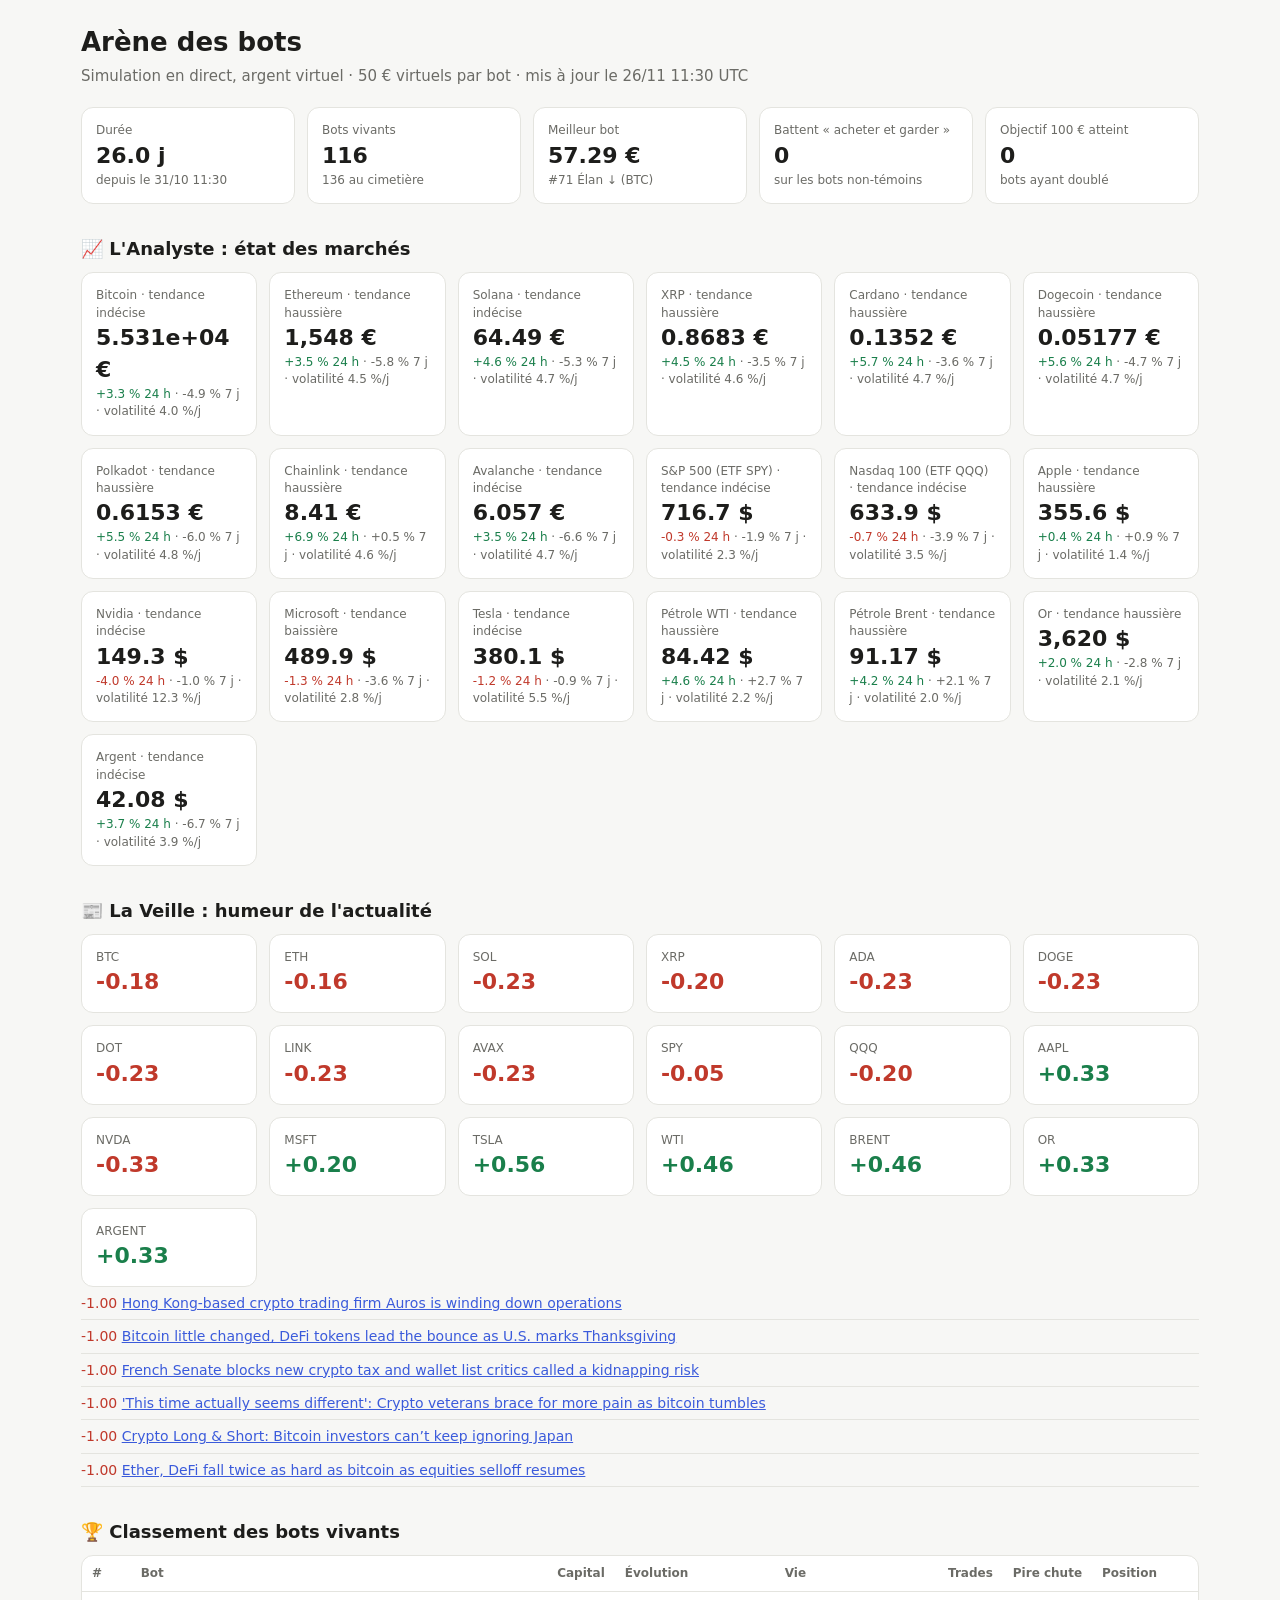
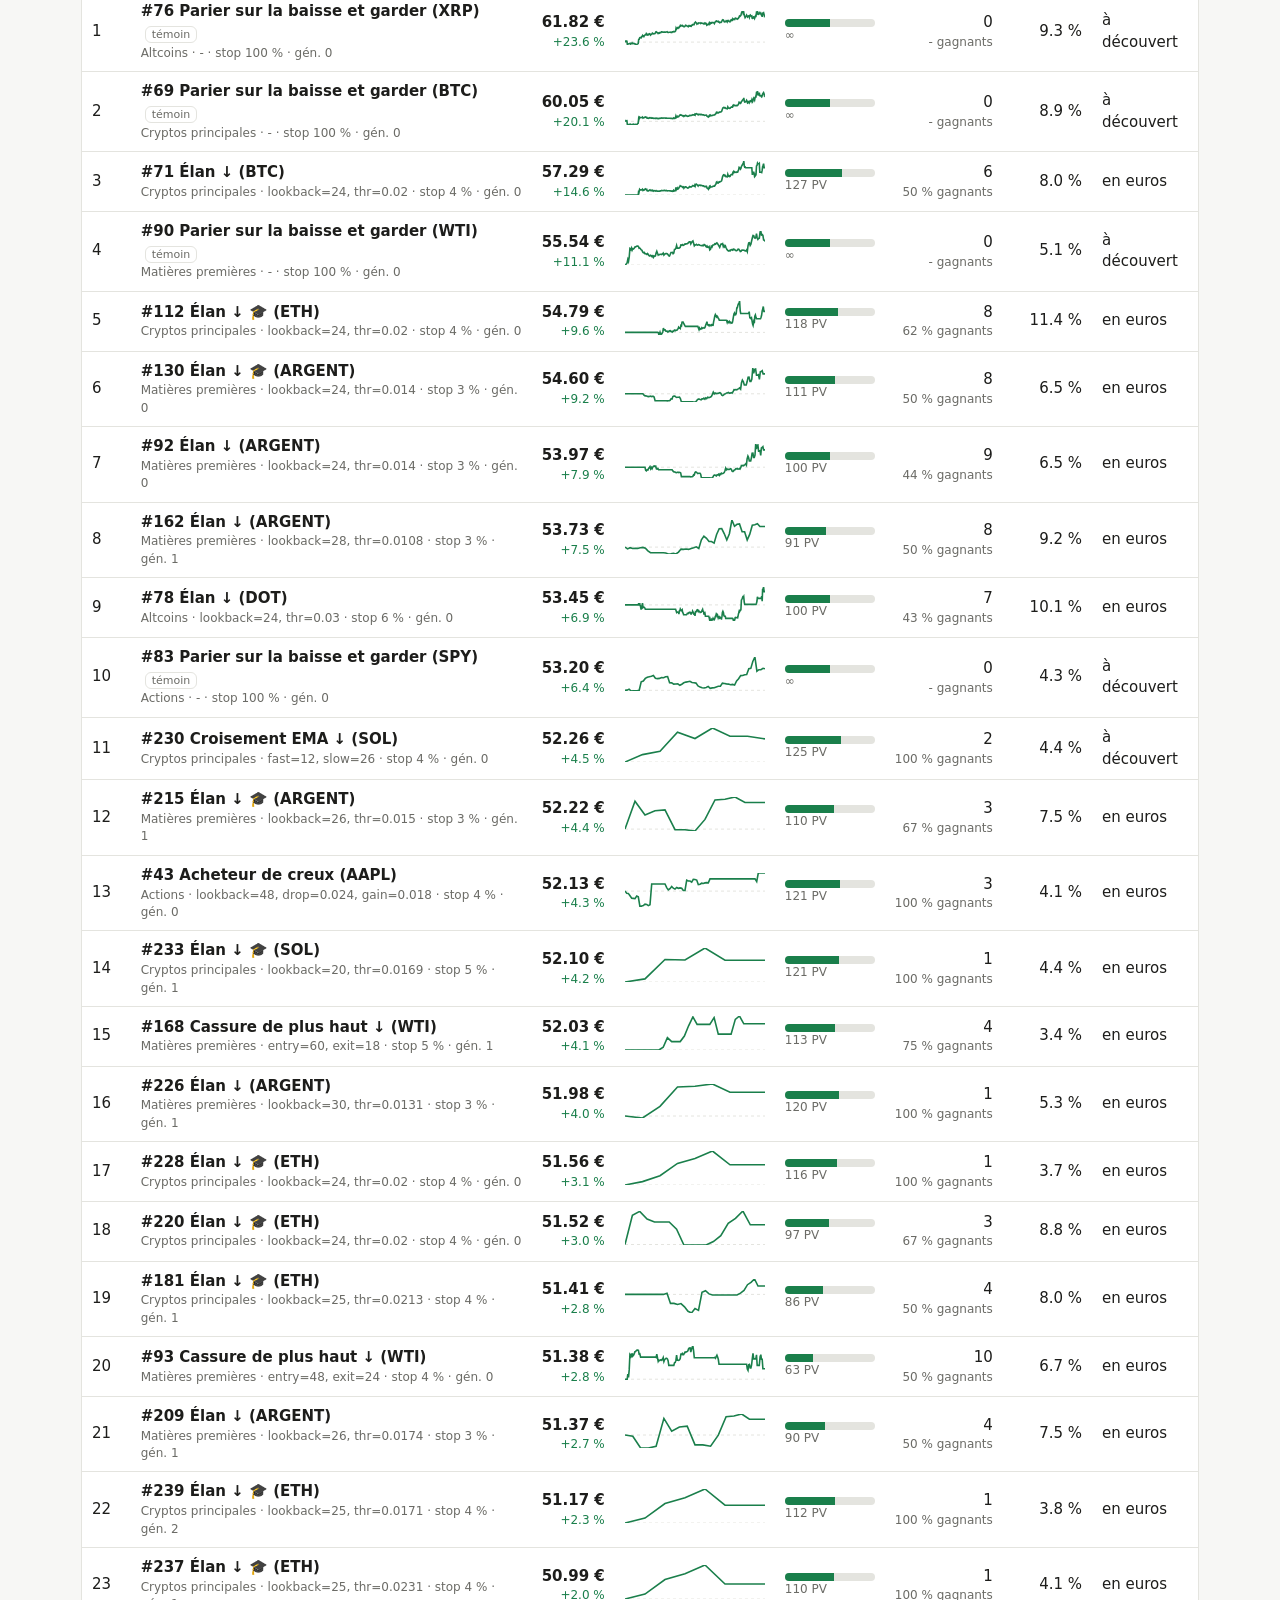
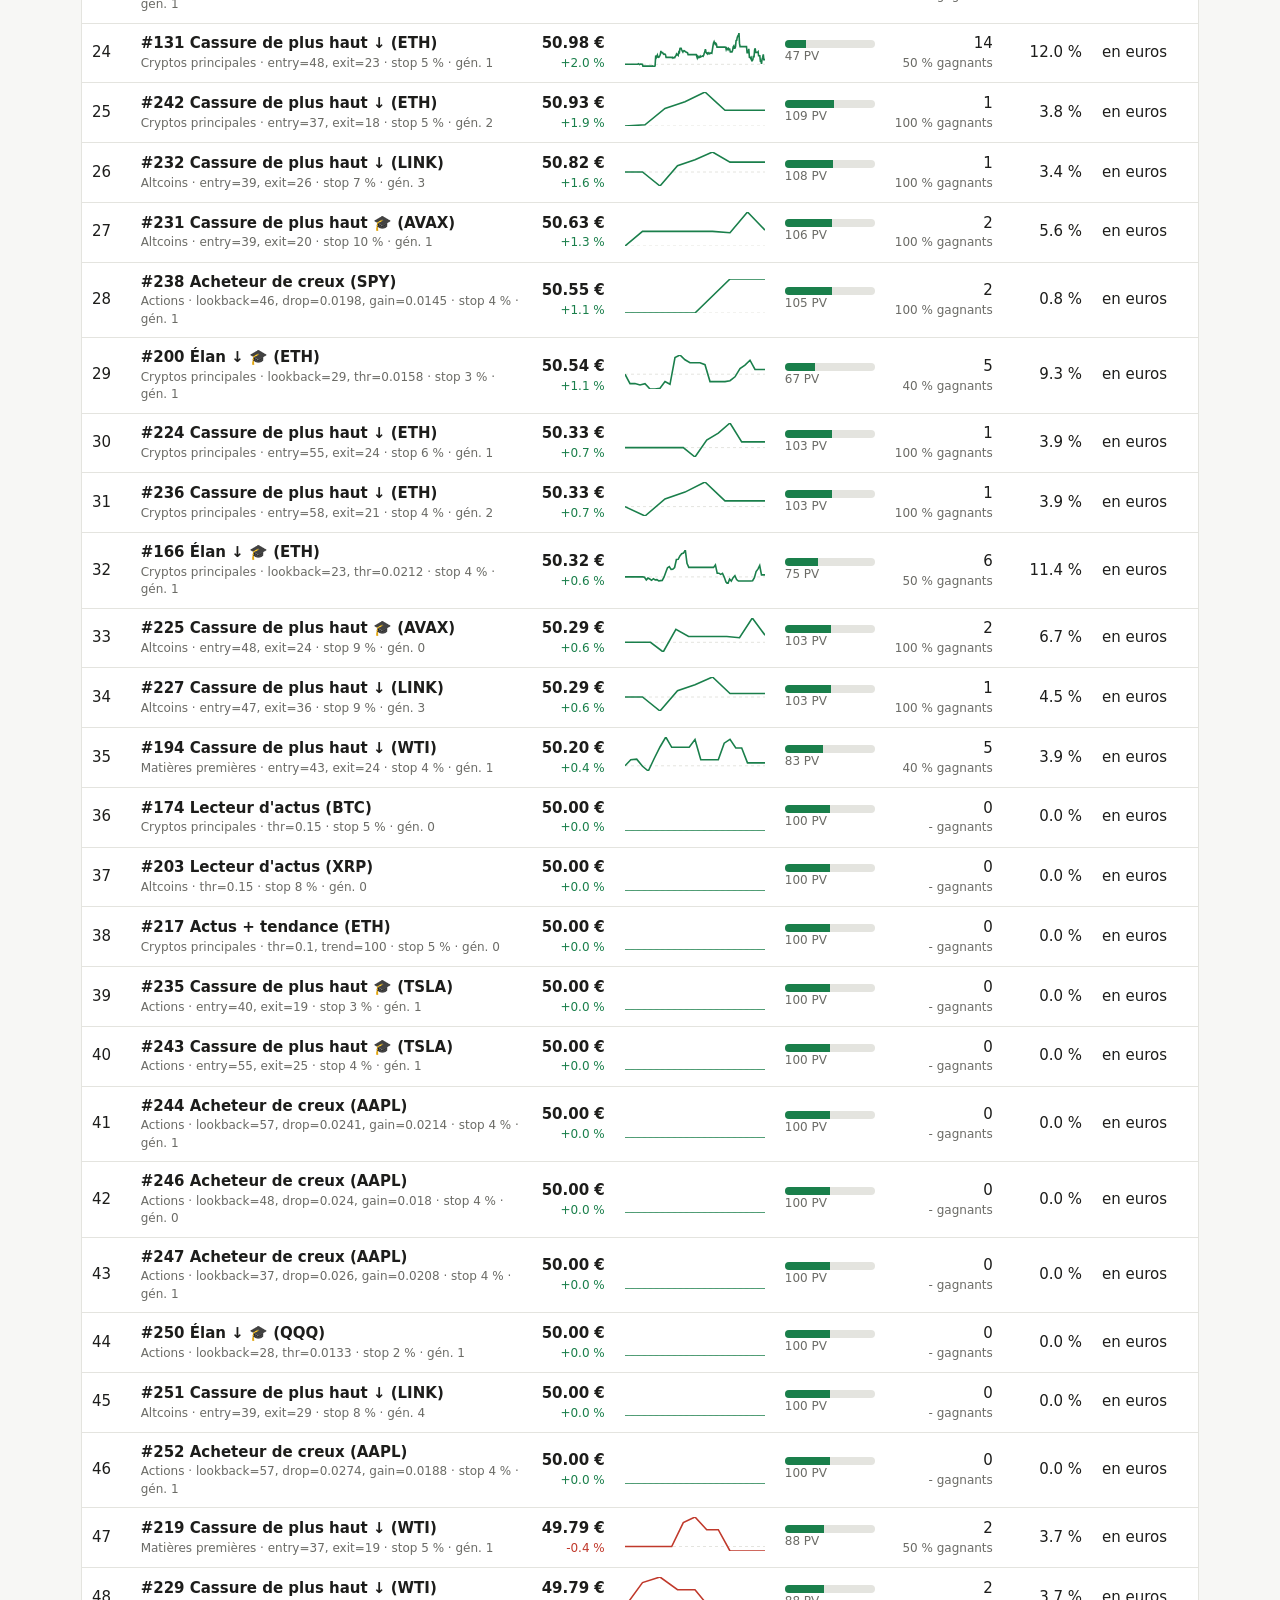
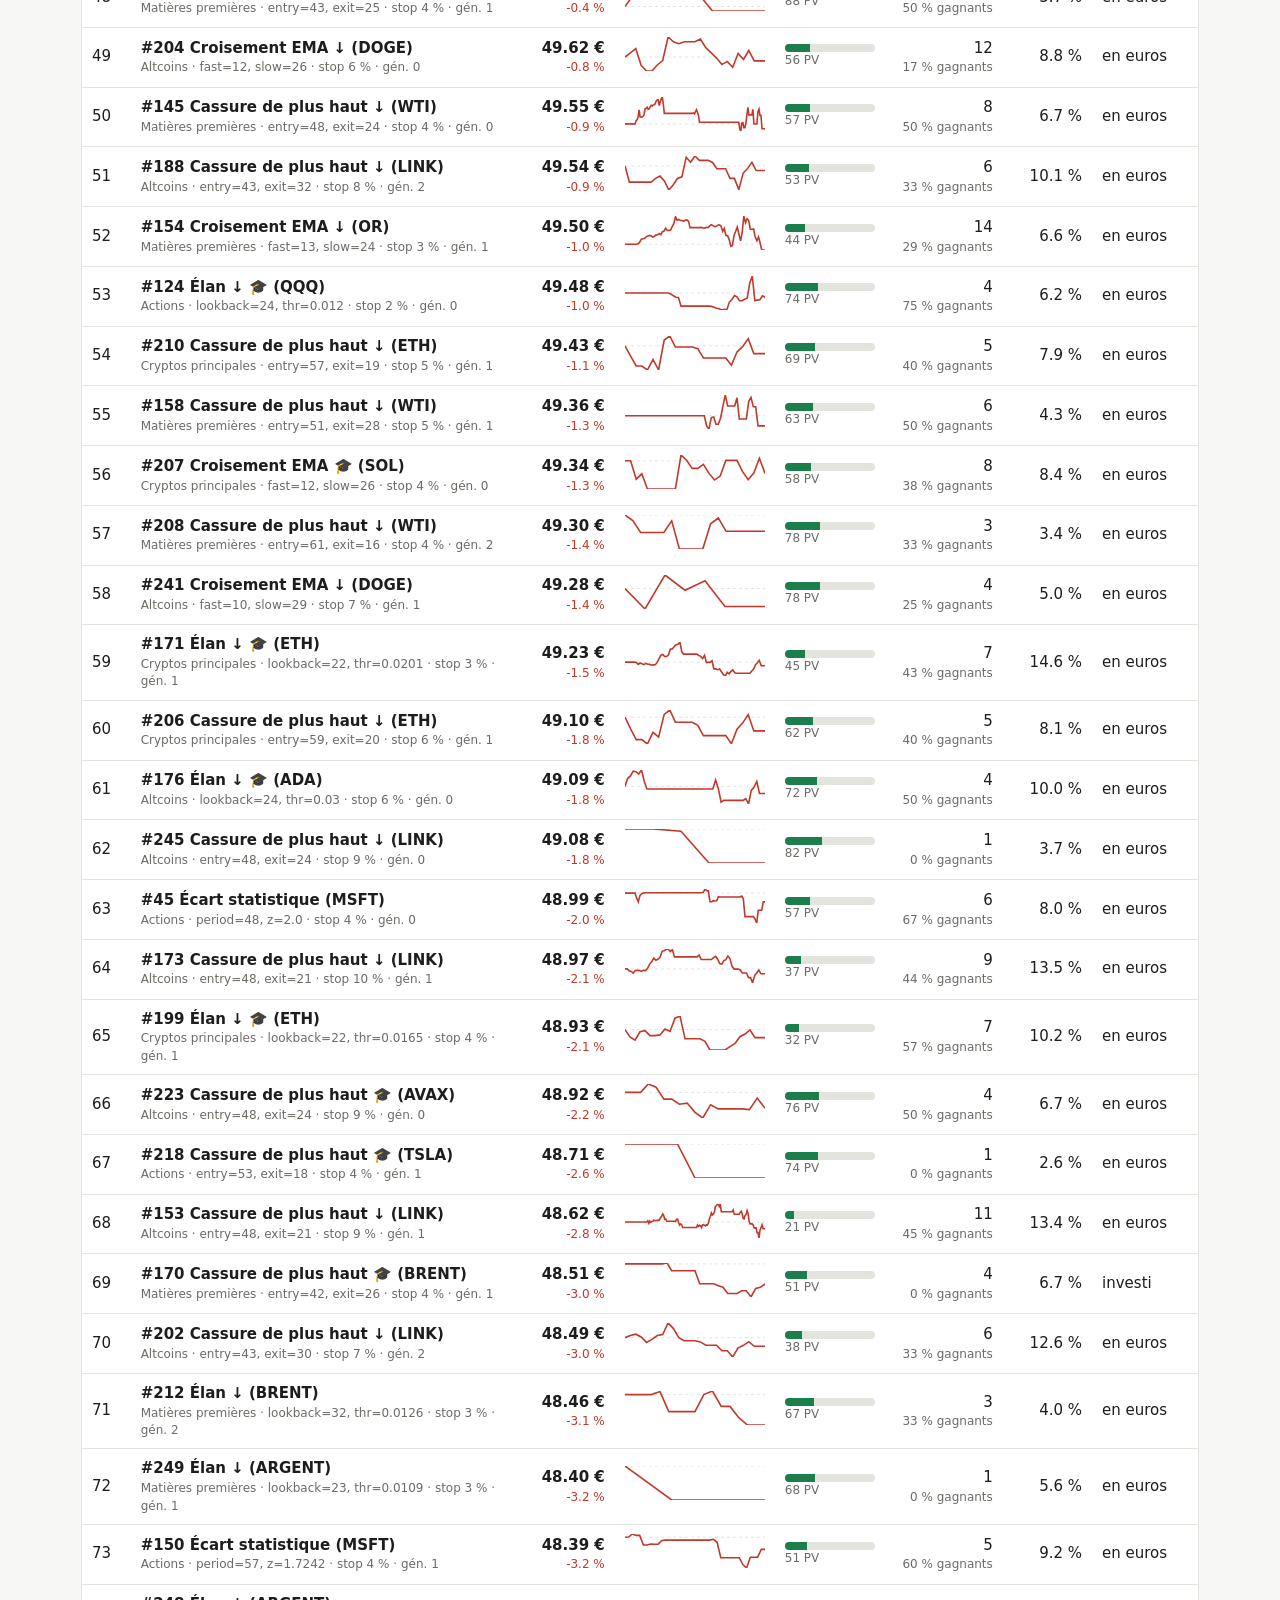
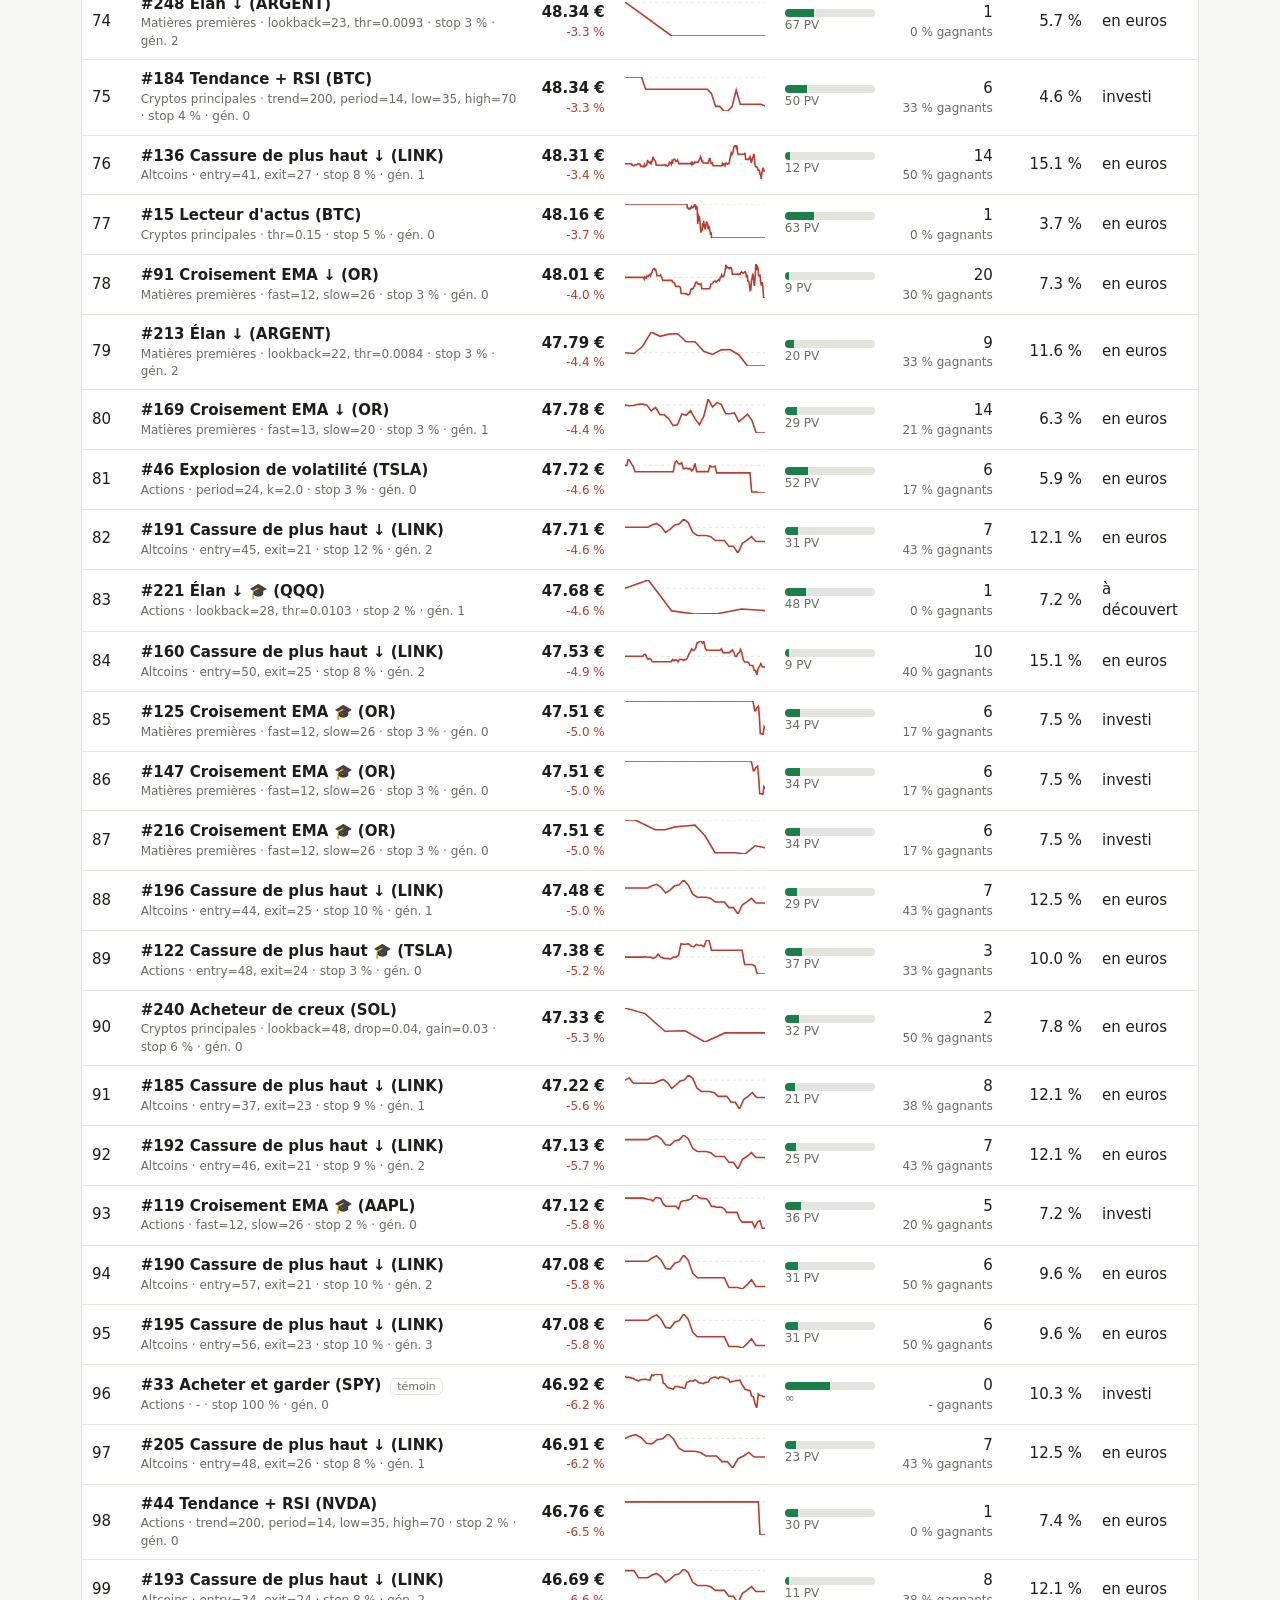
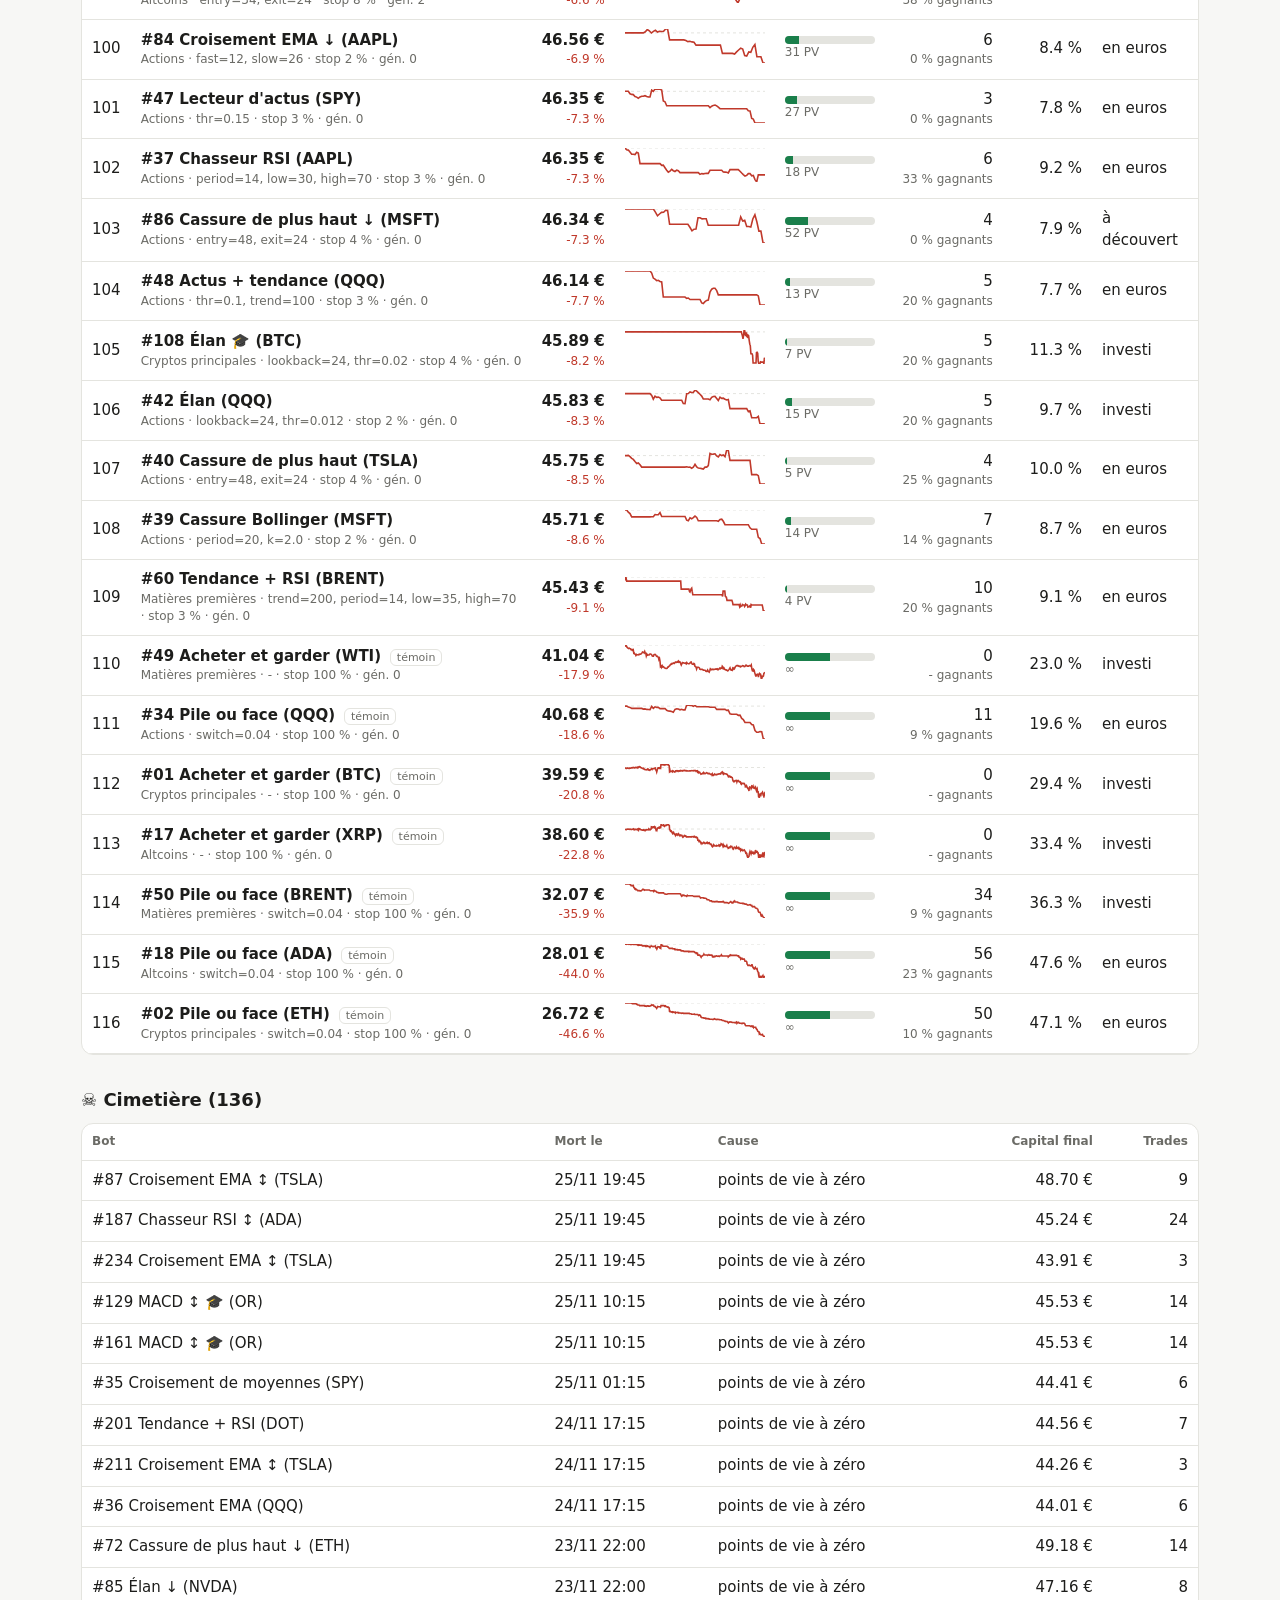
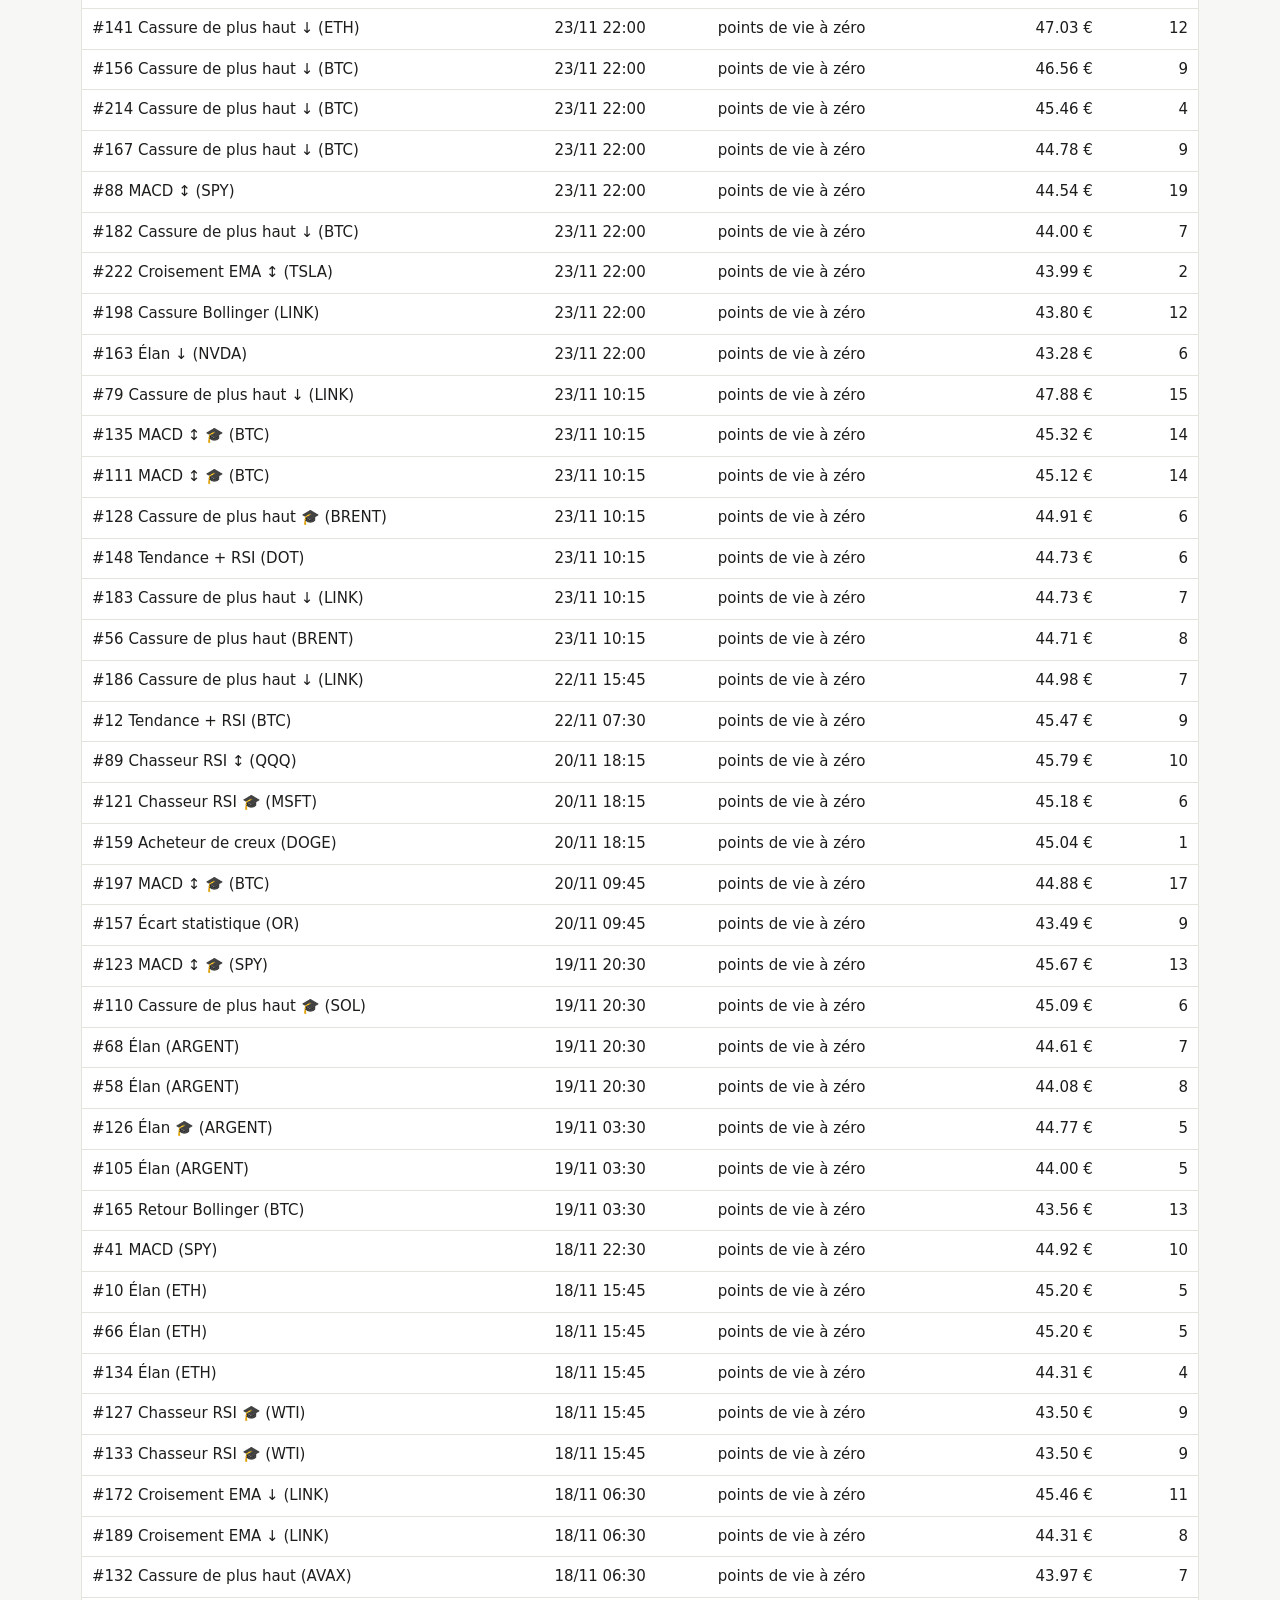
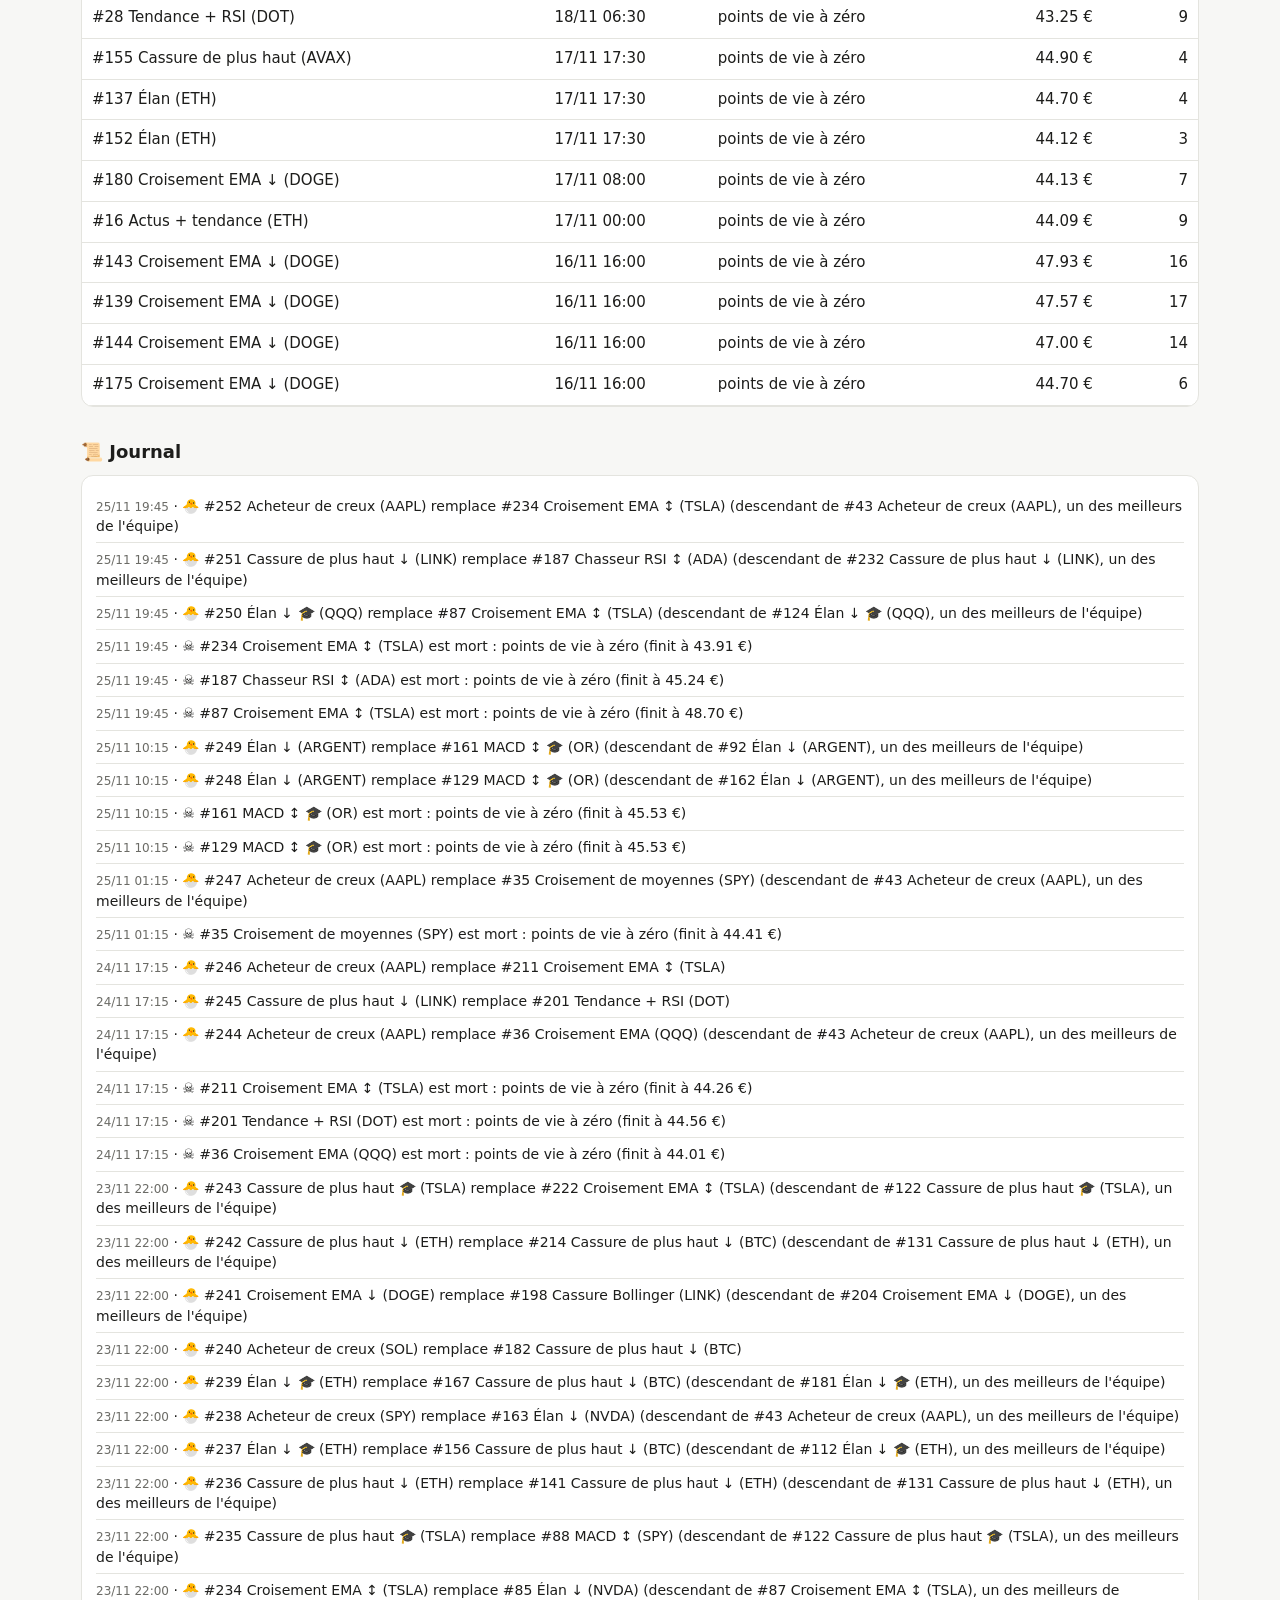
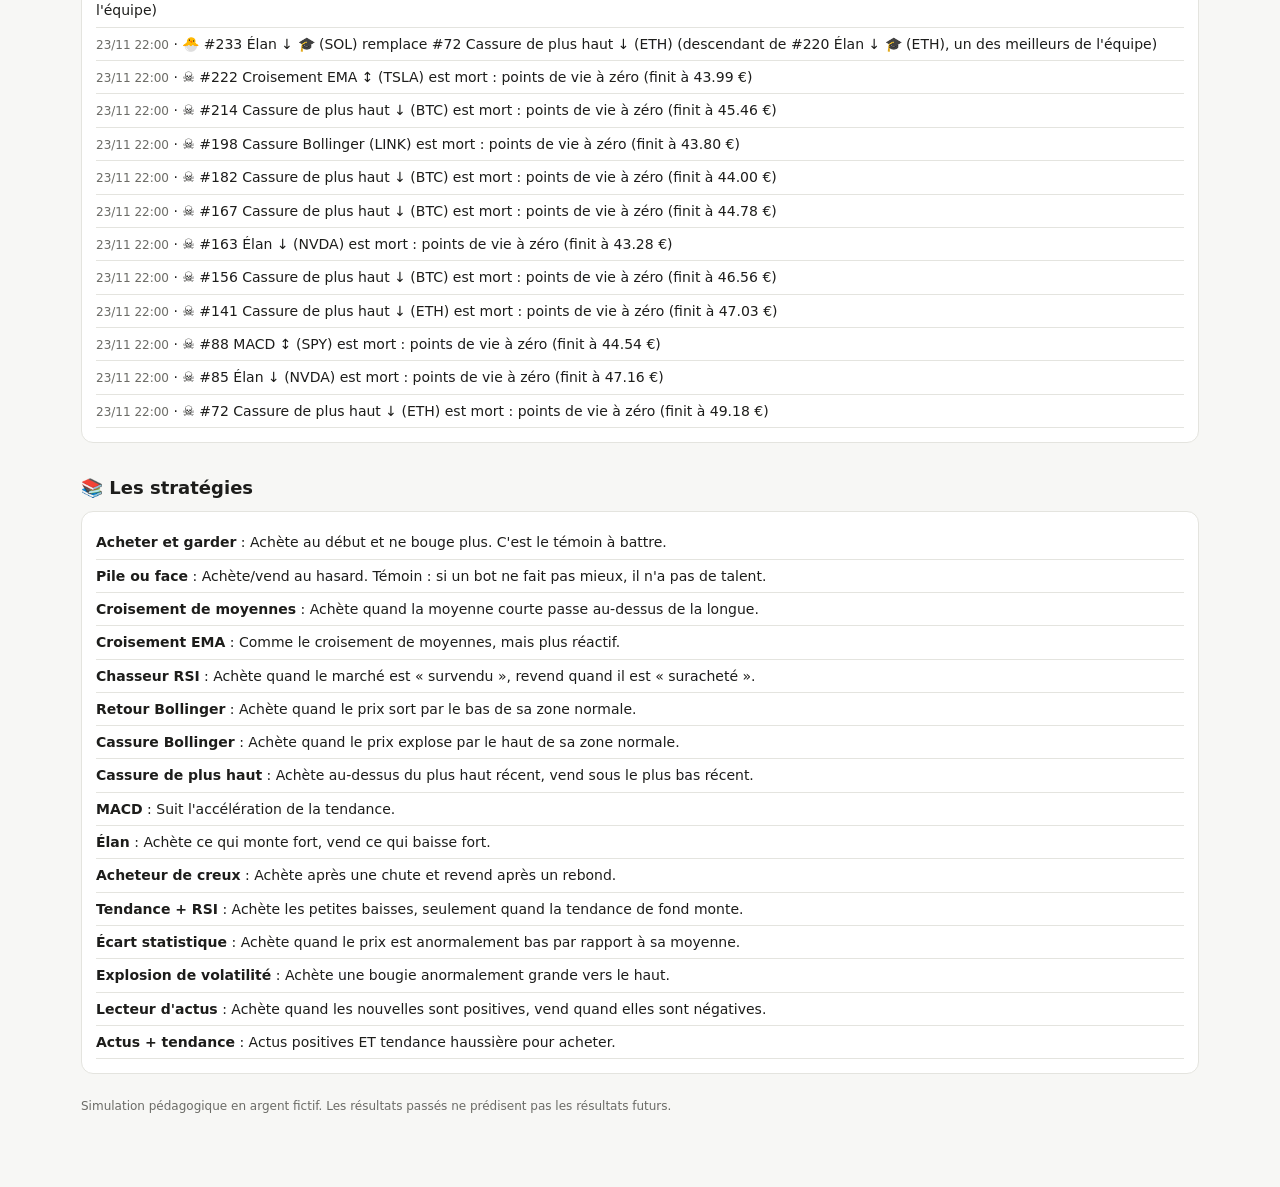
==== commit 55e63440: "Arène : mise à jour 2026-11-26 11:56 UTC" ====
--- a/dashboard/index.html
+++ b/dashboard/index.html
@@ -15,4 +15,4 @@
 .spark .base{stroke:var(--line);stroke-dasharray:3 3}.tag{font-size:11px;border:1px solid var(--line);border-radius:6px;padding:1px 6px;color:var(--mut);margin-left:4px}
 ul.ev{list-style:none;padding:0;margin:0}ul.ev li{padding:6px 0;border-bottom:1px solid var(--line);font-size:14px}
 .warn{border-left:4px solid var(--down)}a{color:var(--acc)}
-</style></head><body><main><h1>Arène des bots</h1><p class="lead">Simulation en direct, argent virtuel · 50 € virtuels par bot · mis à jour le 26/11 02:30 UTC</p><div class="grid"><div class="card"><div class="sub">Durée</div><div class="big">25.6 j</div><div class="sub">depuis le 31/10 11:30</div></div><div class="card"><div class="sub">Bots vivants</div><div class="big">116</div><div class="sub">136 au cimetière</div></div><div class="card"><div class="sub">Meilleur bot</div><div class="big">57.29 €</div><div class="sub">#71 Élan ↓ (BTC)</div></div><div class="card"><div class="sub">Battent « acheter et garder »</div><div class="big">0</div><div class="sub">sur les bots non-témoins</div></div><div class="card"><div class="sub">Objectif 100 € atteint</div><div class="big">0</div><div class="sub">bots ayant doublé</div></div></div><h2>📈 L'Analyste : état des marchés</h2><div class="grid"><div class="card"><div class="sub">Bitcoin · tendance indécise</div><div class="big">5.556e+04 €</div><div class="sub"><span class="up">+3.0 % 24 h</span> · -2.6 % 7 j · volatilité 4.0 %/j</div></div><div class="card"><div class="sub">Ethereum · tendance indécise</div><div class="big">1,552 €</div><div class="sub"><span class="up">+2.9 % 24 h</span> · -3.7 % 7 j · volatilité 4.5 %/j</div></div><div class="card"><div class="sub">Solana · tendance indécise</div><div class="big">64.97 €</div><div class="sub"><span class="up">+3.8 % 24 h</span> · -2.7 % 7 j · volatilité 4.7 %/j</div></div><div class="card"><div class="sub">XRP · tendance haussière</div><div class="big">0.8718 €</div><div class="sub"><span class="up">+4.4 % 24 h</span> · -0.4 % 7 j · volatilité 4.6 %/j</div></div><div class="card"><div class="sub">Cardano · tendance indécise</div><div class="big">0.1353 €</div><div class="sub"><span class="up">+4.5 % 24 h</span> · -1.6 % 7 j · volatilité 4.7 %/j</div></div><div class="card"><div class="sub">Dogecoin · tendance indécise</div><div class="big">0.05174 €</div><div class="sub"><span class="up">+3.8 % 24 h</span> · -3.0 % 7 j · volatilité 4.7 %/j</div></div><div class="card"><div class="sub">Polkadot · tendance indécise</div><div class="big">0.6117 €</div><div class="sub"><span class="up">+3.6 % 24 h</span> · -6.1 % 7 j · volatilité 4.8 %/j</div></div><div class="card"><div class="sub">Chainlink · tendance haussière</div><div class="big">8.367 €</div><div class="sub"><span class="up">+5.1 % 24 h</span> · +2.0 % 7 j · volatilité 4.6 %/j</div></div><div class="card"><div class="sub">Avalanche · tendance indécise</div><div class="big">6.101 €</div><div class="sub"><span class="up">+3.3 % 24 h</span> · -4.1 % 7 j · volatilité 4.8 %/j</div></div><div class="card"><div class="sub">S&amp;P 500 (ETF SPY) · tendance indécise</div><div class="big">716.7 $</div><div class="sub"><span class="down">-0.3 % 24 h</span> · -1.9 % 7 j · volatilité 2.3 %/j</div></div><div class="card"><div class="sub">Nasdaq 100 (ETF QQQ) · tendance indécise</div><div class="big">633.9 $</div><div class="sub"><span class="down">-0.7 % 24 h</span> · -3.9 % 7 j · volatilité 3.5 %/j</div></div><div class="card"><div class="sub">Apple · tendance haussière</div><div class="big">355.6 $</div><div class="sub"><span class="up">+0.4 % 24 h</span> · +0.9 % 7 j · volatilité 1.4 %/j</div></div><div class="card"><div class="sub">Nvidia · tendance indécise</div><div class="big">149.3 $</div><div class="sub"><span class="down">-4.0 % 24 h</span> · -1.0 % 7 j · volatilité 12.3 %/j</div></div><div class="card"><div class="sub">Microsoft · tendance baissière</div><div class="big">489.9 $</div><div class="sub"><span class="down">-1.3 % 24 h</span> · -3.6 % 7 j · volatilité 2.8 %/j</div></div><div class="card"><div class="sub">Tesla · tendance indécise</div><div class="big">380.1 $</div><div class="sub"><span class="down">-1.2 % 24 h</span> · -0.9 % 7 j · volatilité 5.5 %/j</div></div><div class="card"><div class="sub">Pétrole WTI · tendance haussière</div><div class="big">83.92 $</div><div class="sub"><span class="up">+3.7 % 24 h</span> · +2.1 % 7 j · volatilité 2.2 %/j</div></div><div class="card"><div class="sub">Pétrole Brent · tendance haussière</div><div class="big">90.7 $</div><div class="sub"><span class="up">+3.4 % 24 h</span> · +1.6 % 7 j · volatilité 2.0 %/j</div></div><div class="card"><div class="sub">Or · tendance indécise</div><div class="big">3,633 $</div><div class="sub"><span class="up">+2.2 % 24 h</span> · -2.7 % 7 j · volatilité 2.2 %/j</div></div><div class="card"><div class="sub">Argent · tendance indécise</div><div class="big">42.38 $</div><div class="sub"><span class="up">+4.1 % 24 h</span> · -5.9 % 7 j · volatilité 4.0 %/j</div></div></div><h2>📰 La Veille : humeur de l'actualité</h2><div class="grid"><div class="card"><div class="sub">BTC</div><div class="big down">-0.24</div></div><div class="card"><div class="sub">ETH</div><div class="big down">-0.14</div></div><div class="card"><div class="sub">SOL</div><div class="big up">+0.05</div></div><div class="card"><div class="sub">XRP</div><div class="big down">-0.06</div></div><div class="card"><div class="sub">ADA</div><div class="big down">-0.20</div></div><div class="card"><div class="sub">DOGE</div><div class="big down">-0.20</div></div><div class="card"><div class="sub">DOT</div><div class="big down">-0.20</div></div><div class="card"><div class="sub">LINK</div><div class="big down">-0.20</div></div><div class="card"><div class="sub">AVAX</div><div class="big down">-0.20</div></div><div class="card"><div class="sub">SPY</div><div class="big up">+0.07</div></div><div class="card"><div class="sub">QQQ</div><div class="big down">-0.43</div></div><div class="card"><div class="sub">AAPL</div><div class="big up">+0.33</div></div><div class="card"><div class="sub">NVDA</div><div class="big down">-0.26</div></div><div class="card"><div class="sub">MSFT</div><div class="big up">+0.20</div></div><div class="card"><div class="sub">TSLA</div><div class="big up">+0.71</div></div><div class="card"><div class="sub">WTI</div><div class="big up">+0.58</div></div><div class="card"><div class="sub">BRENT</div><div class="big up">+0.58</div></div><div class="card"><div class="sub">OR</div><div class="big up">+0.25</div></div><div class="card"><div class="sub">ARGENT</div><div class="big up">+0.50</div></div></div><ul class='ev'><li><span class="down">-1.00</span> <a href="https://www.coindesk.com/business/2026/11/25/french-senate-blocks-new-crypto-tax-and-wallet-list-critics-called-a-kidnapping-risk" rel="noopener">French Senate blocks new crypto tax and wallet list critics called a kidnapping risk</a></li><li><span class="down">-1.00</span> <a href="https://www.coindesk.com/markets/2026/11/25/this-time-actually-seems-different-crypto-veterans-brace-for-more-pain-as-bitcoin-tumbles" rel="noopener">&#x27;This time actually seems different&#x27;: Crypto veterans brace for more pain as bitcoin tumbles</a></li><li><span class="down">-1.00</span> <a href="https://www.coindesk.com/coindesk-indices/2026/11/25/crypto-long-and-short-bitcoin-investors-can-t-keep-ignoring-japan" rel="noopener">Crypto Long &amp; Short: Bitcoin investors can’t keep ignoring Japan</a></li><li><span class="down">-1.00</span> <a href="https://www.coindesk.com/markets/2026/11/25/ether-defi-fall-twice-as-hard-as-bitcoin-as-equities-selloff-resumes" rel="noopener">Ether, DeFi fall twice as hard as bitcoin as equities selloff resumes</a></li><li><span class="up">+1.00</span> <a href="https://www.coindesk.com/business/2026/11/25/italy-s-unicredit-debuts-six-year-bitcoin-certificate-with-100-capital-protection-and-65-cap" rel="noopener">Italy’s UniCredit launches six-year bitcoin certificate with gains capped at 65%</a></li><li><span class="down">-1.00</span> <a href="https://www.coindesk.com/business/2026/11/25/live-updates-bitcoin-slips-back-under-usd60-000-as-hype-leads-altcoins-lower" rel="noopener">Live updates: Bitcoin climbs from lows as markets bounce from big early declines</a></li></ul><h2>🏆 Classement des bots vivants</h2><div class="wrap"><table><thead><tr><th>#</th><th>Bot</th><th class="num">Capital</th><th>Évolution</th><th>Vie</th><th class="num">Trades</th><th class="num">Pire chute</th><th>Position</th></tr></thead><tbody><tr><td>1</td><td><b>#76 Parier sur la baisse et garder (XRP)</b> <span class="tag">témoin</span><div class="sub">Altcoins · - · stop 100 % · gén. 0</div></td><td class="num"><b>61.67 €</b><div class="sub up">+23.3 %</div></td><td><svg class="spark" viewBox="0 0 140 34" width="140" height="34" aria-hidden="true"><line x1="0" x2="140" y1="31.1" y2="31.1" class="base"/><polyline points="0.0,31.1 0.5,30.7 0.9,30.0 1.4,30.1 1.9,30.2 2.4,33.9 2.8,33.1 3.3,33.0 3.8,32.8 4.3,32.7 4.7,32.5 5.2,32.3 5.7,33.1 6.2,32.7 6.6,32.4 7.1,31.8 7.6,32.4 8.1,32.7 8.5,32.4 9.0,32.5 9.5,32.5 10.0,32.8 10.4,34.0 10.9,33.4 11.4,33.8 11.9,33.6 12.3,33.1 12.8,32.9 13.3,32.6 13.8,28.4 14.2,28.3 14.7,26.8 15.2,26.6 15.7,26.5 16.1,26.8 16.6,25.7 17.1,25.5 17.6,24.5 18.0,25.3 18.5,24.9 19.0,25.5 19.5,24.6 19.9,24.1 20.4,23.8 20.9,23.7 21.4,22.6 21.8,23.2 22.3,24.1 22.8,24.0 23.3,23.3 23.7,23.7 24.2,23.3 24.7,22.7 25.2,23.0 25.6,24.1 26.1,23.7 26.6,23.2 27.1,22.9 27.5,22.1 28.0,22.4 28.5,22.8 28.9,22.7 29.4,22.7 29.9,22.7 30.4,22.1 30.8,21.1 31.3,20.7 31.8,21.0 32.3,21.7 32.7,21.8 33.2,22.5 33.7,22.1 34.2,21.7 34.6,22.1 35.1,21.5 35.6,21.5 36.1,21.6 36.5,20.9 37.0,20.9 37.5,21.1 38.0,21.3 38.4,21.3 38.9,21.1 39.4,21.1 39.9,21.0 40.3,21.1 40.8,21.2 41.3,21.1 41.8,20.9 42.2,20.7 42.7,21.3 43.2,21.4 43.7,21.5 44.1,21.3 44.6,21.3 45.1,21.3 45.6,21.1 46.0,21.5 46.5,21.4 47.0,21.6 47.5,20.9 47.9,20.9 48.4,20.9 48.9,20.5 49.4,20.9 49.8,20.6 50.3,20.5 50.8,19.9 51.3,17.0 51.7,18.0 52.2,17.4 52.7,16.7 53.2,17.2 53.6,16.6 54.1,16.8 54.6,16.0 55.1,15.2 55.5,14.5 56.0,15.1 56.5,14.6 56.9,14.6 57.4,14.3 57.9,15.1 58.4,15.3 58.8,15.2 59.3,15.7 59.8,15.5 60.3,14.9 60.7,14.3 61.2,14.5 61.7,14.6 62.2,14.8 62.6,15.3 63.1,15.5 63.6,15.7 64.1,14.6 64.5,14.6 65.0,15.0 65.5,14.8 66.0,15.2 66.4,15.3 66.9,14.3 67.4,14.2 67.9,13.5 68.3,13.5 68.8,13.6 69.3,13.6 69.8,12.0 70.2,11.8 70.7,11.1 71.2,11.5 71.7,12.0 72.1,13.1 72.6,12.6 73.1,12.4 73.6,12.5 74.0,11.9 74.5,12.0 75.0,12.0 75.5,12.0 75.9,12.5 76.4,11.9 76.9,12.2 77.4,12.3 77.8,12.4 78.3,12.3 78.8,12.4 79.3,13.0 79.7,12.4 80.2,12.0 80.7,12.7 81.2,12.4 81.6,13.0 82.1,14.3 82.6,14.0 83.1,13.4 83.5,13.5 84.0,13.0 84.5,11.9 84.9,13.0 85.4,11.9 85.9,12.5 86.4,11.9 86.8,12.0 87.3,11.5 87.8,11.6 88.3,11.6 88.7,11.5 89.2,11.8 89.7,12.6 90.2,11.5 90.6,10.7 91.1,10.7 91.6,9.8 92.1,9.9 92.5,10.4 93.0,10.5 93.5,10.9 94.0,10.5 94.4,11.0 94.9,11.7 95.4,11.3 95.9,11.5 96.3,11.5 96.8,11.1 97.3,9.8 97.8,9.1 98.2,8.7 98.7,9.1 99.2,10.2 99.7,10.9 100.1,10.5 100.6,10.6 101.1,10.7 101.6,9.8 102.0,10.2 102.5,10.9 103.0,9.6 103.5,9.5 103.9,10.2 104.4,10.4 104.9,10.7 105.4,10.8 105.8,9.4 106.3,9.6 106.8,8.9 107.3,9.5 107.7,9.3 108.2,7.8 108.7,8.5 109.2,8.0 109.6,8.1 110.1,8.4 110.6,7.3 111.1,7.2 111.5,7.5 112.0,7.9 112.5,7.7 112.9,8.1 113.4,7.5 113.9,7.2 114.4,6.2 114.8,5.1 115.3,5.4 115.8,5.0 116.3,4.4 116.7,2.2 117.2,1.1 117.7,0.3 118.2,0.0 118.6,2.1 119.1,1.1 119.6,4.1 120.1,5.5 120.5,6.7 121.0,5.9 121.5,5.2 122.0,4.1 122.4,5.0 122.9,6.1 123.4,5.5 123.9,4.9 124.3,4.8 124.8,6.4 125.3,4.4 125.8,4.0 126.2,4.7 126.7,5.3 127.2,5.0 127.7,7.4 128.1,7.5 128.6,7.0 129.1,5.8 129.6,5.9 130.0,7.3 130.5,5.9 131.0,4.9 131.5,5.1 131.9,1.2 132.4,1.3 132.9,0.5 133.4,3.2 133.8,3.3 134.3,3.0 134.8,1.8 135.3,2.6 135.7,2.7 136.2,2.1 136.7,3.7 137.2,4.5 137.6,5.8 138.1,2.2 138.6,2.3 139.1,1.8 139.5,3.8 140.0,5.4" class="up"/></svg></td><td><div class="hp"><div style="width:50%"></div></div><div class="sub">∞</div></td><td class="num">0<div class="sub">- gagnants</div></td><td class="num">9.3 %</td><td>à découvert</td></tr><tr><td>2</td><td><b>#69 Parier sur la baisse et garder (BTC)</b> <span class="tag">témoin</span><div class="sub">Cryptos principales · - · stop 100 % · gén. 0</div></td><td class="num"><b>59.87 €</b><div class="sub up">+19.7 %</div></td><td><svg class="spark" viewBox="0 0 140 34" width="140" height="34" aria-hidden="true"><line x1="0" x2="140" y1="30.3" y2="30.3" class="base"/><polyline points="0.0,30.3 0.5,30.1 0.9,29.6 1.4,29.9 1.9,29.8 2.4,33.9 2.8,33.9 3.3,33.5 3.8,33.6 4.3,33.4 4.7,33.2 5.2,33.1 5.7,34.0 6.1,34.0 6.6,33.9 7.1,33.4 7.6,33.8 8.0,33.7 8.5,33.2 9.0,33.3 9.5,33.4 9.9,33.7 10.4,33.7 10.9,33.3 11.4,33.7 11.8,33.4 12.3,33.1 12.8,32.5 13.2,32.3 13.7,27.1 14.2,27.9 14.7,26.2 15.1,26.6 15.6,26.5 16.1,26.7 16.6,26.5 17.0,26.5 17.5,26.1 18.0,27.0 18.4,26.6 18.9,26.9 19.4,26.7 19.9,26.2 20.3,25.9 20.8,26.2 21.3,26.5 21.8,26.3 22.2,27.3 22.7,27.3 23.2,27.1 23.6,27.3 24.1,27.2 24.6,26.8 25.1,26.6 25.5,26.9 26.0,27.1 26.5,27.1 27.0,26.8 27.4,27.1 27.9,27.0 28.4,27.4 28.9,27.2 29.3,27.2 29.8,27.2 30.3,27.5 30.7,27.3 31.2,27.1 31.7,27.4 32.2,27.4 32.6,27.4 33.1,27.6 33.6,27.6 34.1,27.4 34.5,27.4 35.0,27.4 35.5,27.2 35.9,27.3 36.4,27.2 36.9,26.9 37.4,27.0 37.8,27.2 38.3,27.1 38.8,27.0 39.3,27.0 39.7,27.0 40.2,27.1 40.7,27.1 41.1,27.1 41.6,27.0 42.1,27.2 42.6,27.3 43.0,27.2 43.5,27.2 44.0,27.2 44.5,27.3 44.9,27.3 45.4,27.3 45.9,27.4 46.4,27.4 46.8,27.5 47.3,27.3 47.8,27.6 48.2,27.5 48.7,26.9 49.2,27.4 49.7,27.2 50.1,27.3 50.6,27.0 51.1,25.0 51.6,26.4 52.0,25.8 52.5,25.3 53.0,26.1 53.4,25.9 53.9,25.6 54.4,24.8 54.9,24.4 55.3,23.8 55.8,24.0 56.3,24.1 56.8,24.1 57.2,24.4 57.7,24.9 58.2,24.9 58.6,24.7 59.1,25.4 59.6,24.9 60.1,24.9 60.5,24.4 61.0,24.4 61.5,24.7 62.0,25.0 62.4,25.1 62.9,25.4 63.4,25.2 63.9,25.2 64.3,24.7 64.8,24.4 65.3,24.7 65.7,24.5 66.2,24.4 66.7,24.5 67.2,24.2 67.6,24.0 68.1,23.6 68.6,23.9 69.1,23.8 69.5,24.0 70.0,23.3 70.5,24.0 70.9,23.0 71.4,22.6 71.9,22.8 72.4,23.0 72.8,23.5 73.3,23.9 73.8,23.4 74.3,23.4 74.7,23.4 75.2,23.6 75.7,23.4 76.1,23.6 76.6,23.4 77.1,23.6 77.6,23.7 78.0,24.0 78.5,23.9 79.0,23.9 79.5,24.3 79.9,24.4 80.4,24.3 80.9,24.3 81.4,24.1 81.8,24.2 82.3,25.3 82.8,25.6 83.2,25.5 83.7,26.0 84.2,25.4 84.7,24.5 85.1,25.0 85.6,24.2 86.1,24.8 86.6,24.8 87.0,24.5 87.5,24.4 88.0,24.4 88.4,24.2 88.9,24.1 89.4,23.9 89.9,24.0 90.3,23.7 90.8,22.9 91.3,22.6 91.8,21.3 92.2,21.0 92.7,21.8 93.2,22.0 93.6,22.0 94.1,21.3 94.6,21.1 95.1,21.3 95.5,21.0 96.0,20.9 96.5,20.7 97.0,20.5 97.4,18.9 97.9,17.5 98.4,16.8 98.9,16.4 99.3,16.6 99.8,16.9 100.3,16.5 100.7,16.9 101.2,17.5 101.7,17.5 102.2,17.6 102.6,17.7 103.1,15.9 103.6,16.7 104.1,17.2 104.5,17.1 105.0,17.4 105.5,17.3 105.9,16.4 106.4,16.2 106.9,16.0 107.4,16.3 107.8,16.3 108.3,14.6 108.8,14.8 109.3,13.9 109.7,14.3 110.2,14.7 110.7,14.6 111.1,14.5 111.6,14.4 112.1,14.6 112.6,14.6 113.0,14.4 113.5,13.6 114.0,13.0 114.5,11.2 114.9,11.4 115.4,11.9 115.9,12.4 116.4,11.8 116.8,10.5 117.3,10.1 117.8,9.3 118.2,8.9 118.7,8.4 119.2,6.9 119.7,10.3 120.1,11.0 120.6,10.9 121.1,10.8 121.6,10.2 122.0,9.2 122.5,10.2 123.0,12.1 123.4,11.9 123.9,10.5 124.4,10.4 124.9,11.4 125.3,10.0 125.8,9.8 126.3,10.5 126.8,10.4 127.2,8.8 127.7,11.1 128.2,10.6 128.6,8.2 129.1,7.1 129.6,8.2 130.1,9.1 130.5,6.5 131.0,5.7 131.5,5.8 132.0,1.4 132.4,1.3 132.9,0.0 133.4,3.8 133.9,3.9 134.3,3.5 134.8,1.6 135.3,4.7 135.7,4.8 136.2,4.7 136.7,5.4 137.2,5.9 137.6,4.7 138.1,3.0 138.6,2.3 139.1,1.6 139.5,2.9 140.0,4.9" class="up"/></svg></td><td><div class="hp"><div style="width:50%"></div></div><div class="sub">∞</div></td><td class="num">0<div class="sub">- gagnants</div></td><td class="num">8.9 %</td><td>à découvert</td></tr><tr><td>3</td><td><b>#71 Élan ↓ (BTC)</b><div class="sub">Cryptos principales · lookback=24, thr=0.02 · stop 4 % · gén. 0</div></td><td class="num"><b>57.29 €</b><div class="sub up">+14.6 %</div></td><td><svg class="spark" viewBox="0 0 140 34" width="140" height="34" aria-hidden="true"><line x1="0" x2="140" y1="34.0" y2="34.0" class="base"/><polyline points="0.0,34.0 0.5,34.0 0.9,34.0 1.4,34.0 1.9,34.0 2.4,34.0 2.8,34.0 3.3,34.0 3.8,34.0 4.3,34.0 4.7,34.0 5.2,34.0 5.7,34.0 6.1,34.0 6.6,34.0 7.1,34.0 7.6,34.0 8.0,34.0 8.5,34.0 9.0,34.0 9.5,34.0 9.9,34.0 10.4,34.0 10.9,34.0 11.4,34.0 11.8,34.0 12.3,34.0 12.8,34.0 13.2,34.0 13.7,29.6 14.2,30.8 14.7,28.3 15.1,28.9 15.6,28.8 16.1,29.0 16.6,28.7 17.0,28.7 17.5,28.2 18.0,29.4 18.4,28.9 18.9,29.3 19.4,29.0 19.9,28.2 20.3,27.8 20.8,28.3 21.3,28.8 21.8,28.4 22.2,29.8 22.7,29.9 23.2,29.7 23.6,29.9 24.1,29.7 24.6,29.2 25.1,28.8 25.5,29.3 26.0,29.6 26.5,29.6 27.0,29.2 27.4,29.7 27.9,29.4 28.4,30.1 28.9,29.8 29.3,29.8 29.8,29.7 30.3,30.1 30.7,30.0 31.2,29.6 31.7,30.0 32.2,30.1 32.6,30.0 33.1,30.3 33.6,30.3 34.1,30.0 34.5,30.0 35.0,30.1 35.5,29.8 35.9,29.9 36.4,29.7 36.9,29.4 37.4,29.6 37.8,29.7 38.3,29.6 38.8,29.5 39.3,29.4 39.7,29.4 40.2,29.6 40.7,29.6 41.1,29.7 41.6,29.4 42.1,29.8 42.6,29.9 43.0,29.8 43.5,29.7 44.0,29.7 44.5,29.8 44.9,29.9 45.4,29.8 45.9,30.0 46.4,30.1 46.8,30.2 47.3,29.9 47.8,30.3 48.2,30.2 48.7,29.3 49.2,30.0 49.7,29.8 50.1,29.9 50.6,29.4 51.1,26.5 51.6,28.6 52.0,27.7 52.5,27.0 53.0,28.1 53.4,27.8 53.9,27.4 54.4,26.3 54.9,25.7 55.3,24.8 55.8,25.1 56.3,25.2 56.8,25.2 57.2,25.6 57.7,26.4 58.2,26.3 58.6,26.0 59.1,27.2 59.6,26.4 60.1,26.4 60.5,25.7 61.0,25.7 61.5,26.1 62.0,26.5 62.4,26.6 62.9,27.1 63.4,26.9 63.9,26.8 64.3,26.1 64.8,25.6 65.3,26.0 65.7,25.8 66.2,25.7 66.7,25.8 67.2,25.3 67.6,25.1 68.1,24.5 68.6,24.9 69.1,24.8 69.5,25.1 70.0,24.0 70.5,25.1 70.9,23.6 71.4,23.0 71.9,23.3 72.4,23.7 72.8,24.3 73.3,25.0 73.8,24.3 74.3,24.2 74.7,24.1 75.2,24.4 75.7,24.1 76.1,24.5 76.6,24.3 77.1,24.4 77.6,24.7 78.0,25.0 78.5,24.9 79.0,24.9 79.5,25.5 79.9,25.6 80.4,25.5 80.9,25.6 81.4,25.1 81.8,25.3 82.3,27.0 82.8,27.4 83.2,27.3 83.7,28.1 84.2,27.1 84.7,25.7 85.1,26.5 85.6,25.3 86.1,26.2 86.6,26.1 87.0,25.9 87.5,25.6 88.0,25.7 88.4,25.3 88.9,25.2 89.4,24.9 89.9,25.1 90.3,24.6 90.8,23.5 91.3,23.0 91.8,21.1 92.2,20.7 92.7,21.8 93.2,22.2 93.6,22.1 94.1,21.1 94.6,20.8 95.1,21.1 95.5,20.7 96.0,20.6 96.5,20.2 97.0,19.9 97.4,17.7 97.9,15.6 98.4,14.6 98.9,13.9 99.3,14.2 99.8,14.7 100.3,14.1 100.7,14.7 101.2,15.6 101.7,15.6 102.2,15.7 102.6,15.8 103.1,13.3 103.6,14.4 104.1,15.2 104.5,15.0 105.0,15.5 105.5,15.3 105.9,14.0 106.4,13.7 106.9,13.4 107.4,13.8 107.8,13.8 108.3,11.4 108.8,11.6 109.3,10.3 109.7,10.9 110.2,11.5 110.7,11.2 111.1,11.2 111.6,11.0 112.1,11.4 112.6,11.3 113.0,11.1 113.5,9.9 114.0,8.9 114.5,6.3 114.9,6.6 115.4,7.3 115.9,8.2 116.4,7.3 116.8,5.3 117.3,4.8 117.8,3.6 118.2,2.9 118.7,2.3 119.2,0.0 119.7,5.0 120.1,6.1 120.6,5.9 121.1,6.8 121.6,6.8 122.0,6.8 122.5,6.8 123.0,6.8 123.4,6.8 123.9,6.8 124.4,6.8 124.9,6.8 125.3,6.8 125.8,6.8 126.3,6.8 126.8,6.8 127.2,6.8 127.7,13.1 128.2,13.1 128.6,12.9 129.1,10.7 129.6,12.8 130.1,15.6 130.5,15.0 131.0,13.4 131.5,13.6 132.0,4.9 132.4,4.6 132.9,2.1 133.4,2.8 133.9,2.8 134.3,2.8 134.8,2.4 135.3,11.3 135.7,11.3 136.2,11.3 136.7,11.3 137.2,11.6 137.6,9.2 138.1,5.7 138.6,4.3 139.1,2.7 139.5,6.6 140.0,6.6" class="up"/></svg></td><td><div class="hp"><div style="width:64%"></div></div><div class="sub">127 PV</div></td><td class="num">6<div class="sub">50 % gagnants</div></td><td class="num">8.0 %</td><td>en euros</td></tr><tr><td>4</td><td><b>#90 Parier sur la baisse et garder (WTI)</b> <span class="tag">témoin</span><div class="sub">Matières premières · - · stop 100 % · gén. 0</div></td><td class="num"><b>55.81 €</b><div class="sub up">+11.6 %</div></td><td><svg class="spark" viewBox="0 0 140 34" width="140" height="34" aria-hidden="true"><line x1="0" x2="140" y1="34.0" y2="34.0" class="base"/><polyline points="0.0,34.0 0.7,33.6 1.4,32.8 2.1,31.9 2.8,28.5 3.6,30.4 4.3,26.2 5.0,17.8 5.7,18.7 6.4,16.9 7.1,19.2 7.8,17.6 8.5,18.0 9.2,17.3 9.9,16.0 10.7,15.9 11.4,15.4 12.1,15.1 12.8,15.1 13.5,15.3 14.2,17.3 14.9,17.1 15.6,18.1 16.3,19.0 17.1,19.4 17.8,21.0 18.5,21.8 19.2,21.4 19.9,22.7 20.6,22.6 21.3,23.0 22.0,23.5 22.7,22.6 23.5,23.5 24.2,24.7 24.9,25.0 25.6,24.3 26.3,24.7 27.0,25.6 27.7,24.9 28.4,26.4 29.1,24.9 29.8,25.4 30.6,25.0 31.3,22.1 32.0,20.3 32.7,22.3 33.4,24.1 34.1,23.5 34.8,23.6 35.5,23.3 36.2,23.2 37.0,23.5 37.7,23.0 38.4,22.1 39.1,24.1 39.8,23.2 40.5,22.8 41.2,22.5 41.9,22.5 42.6,22.9 43.4,23.7 44.1,24.8 44.8,25.0 45.5,23.3 46.2,21.5 46.9,21.5 47.6,21.4 48.3,22.7 49.0,22.1 49.7,18.4 50.5,18.2 51.2,17.2 51.9,14.5 52.6,17.1 53.3,17.1 54.0,17.1 54.7,16.9 55.4,16.3 56.1,14.0 56.9,14.1 57.6,13.6 58.3,14.3 59.0,14.2 59.7,13.4 60.4,12.9 61.1,13.1 61.8,12.8 62.5,12.7 63.2,12.3 64.0,11.3 64.7,10.9 65.4,10.9 66.1,12.9 66.8,11.5 67.5,10.5 68.2,9.9 68.9,12.3 69.6,14.8 70.4,13.9 71.1,14.0 71.8,13.4 72.5,14.0 73.2,14.2 73.9,13.7 74.6,13.8 75.3,14.2 76.0,14.5 76.8,14.5 77.5,14.8 78.2,14.2 78.9,14.7 79.6,13.5 80.3,13.9 81.0,15.1 81.7,15.9 82.4,14.9 83.1,16.2 83.9,16.3 84.6,15.6 85.3,18.8 86.0,18.0 86.7,15.4 87.4,16.1 88.1,14.2 88.8,13.9 89.5,13.7 90.3,12.8 91.0,13.2 91.7,12.4 92.4,11.8 93.1,12.7 93.8,13.8 94.5,15.1 95.2,16.4 95.9,14.2 96.6,13.0 97.4,13.2 98.1,12.7 98.8,15.7 99.5,14.5 100.2,16.0 100.9,15.0 101.6,16.8 102.3,18.4 103.0,19.1 103.8,19.8 104.5,20.1 105.2,19.4 105.9,19.7 106.6,18.8 107.3,18.6 108.0,19.1 108.7,18.1 109.4,18.7 110.2,18.4 110.9,19.1 111.6,19.6 112.3,19.6 113.0,19.2 113.7,18.1 114.4,18.3 115.1,19.2 115.8,20.5 116.5,20.3 117.3,19.2 118.0,19.0 118.7,19.2 119.4,19.1 120.1,19.6 120.8,19.9 121.5,19.9 122.2,18.9 122.9,20.6 123.7,14.8 124.4,11.9 125.1,11.7 125.8,14.5 126.5,13.3 127.2,10.0 127.9,7.0 128.6,4.4 129.3,4.6 130.1,6.7 130.8,7.2 131.5,6.5 132.2,2.6 132.9,7.0 133.6,8.4 134.3,7.4 135.0,7.1 135.7,0.9 136.4,0.0 137.2,4.0 137.9,3.6 138.6,4.4 139.3,8.9 140.0,9.2" class="up"/></svg></td><td><div class="hp"><div style="width:50%"></div></div><div class="sub">∞</div></td><td class="num">0<div class="sub">- gagnants</div></td><td class="num">5.1 %</td><td>à découvert</td></tr><tr><td>5</td><td><b>#112 Élan ↓ 🎓 (ETH)</b><div class="sub">Cryptos principales · lookback=24, thr=0.02 · stop 4 % · gén. 0</div></td><td class="num"><b>54.79 €</b><div class="sub up">+9.6 %</div></td><td><svg class="spark" viewBox="0 0 140 34" width="140" height="34" aria-hidden="true"><line x1="0" x2="140" y1="31.4" y2="31.4" class="base"/><polyline points="0.0,31.4 0.6,31.4 1.1,31.4 1.7,31.4 2.3,31.4 2.8,31.4 3.4,31.4 4.0,31.4 4.5,31.4 5.1,31.4 5.7,31.4 6.2,31.4 6.8,31.4 7.4,31.4 7.9,31.4 8.5,31.4 9.1,31.4 9.6,31.4 10.2,31.4 10.8,31.4 11.3,31.4 11.9,31.4 12.5,31.4 13.0,31.4 13.6,31.4 14.2,31.4 14.7,31.4 15.3,31.4 15.9,31.4 16.4,31.4 17.0,31.4 17.6,31.4 18.1,31.4 18.7,31.4 19.3,31.4 19.8,31.4 20.4,31.4 21.0,31.4 21.5,31.4 22.1,31.4 22.7,31.4 23.2,31.4 23.8,31.4 24.4,31.4 24.9,31.4 25.5,31.4 26.1,31.4 26.6,31.4 27.2,31.4 27.8,31.4 28.3,31.4 28.9,31.4 29.5,31.4 30.0,31.4 30.6,31.4 31.2,31.4 31.7,31.4 32.3,31.4 32.9,31.4 33.4,31.6 34.0,34.0 34.6,32.9 35.1,31.2 35.7,33.2 36.3,33.4 36.8,33.0 37.4,31.9 38.0,30.7 38.5,27.1 39.1,29.0 39.7,28.8 40.2,28.8 40.8,29.9 41.4,30.4 41.9,30.1 42.5,30.2 43.1,31.0 43.6,30.4 44.2,30.4 44.8,29.8 45.3,29.7 45.9,30.5 46.5,30.8 47.0,30.3 47.6,30.9 48.2,30.2 48.7,30.2 49.3,29.4 49.9,29.1 50.4,29.8 51.0,29.5 51.6,29.3 52.1,29.3 52.7,28.3 53.3,27.7 53.8,26.2 54.4,27.0 55.0,26.7 55.5,27.4 56.1,24.4 56.7,24.8 57.2,21.2 57.8,21.1 58.4,21.1 58.9,22.5 59.5,23.6 60.1,24.5 60.6,25.4 61.2,25.4 61.8,25.4 62.3,25.4 62.9,25.4 63.5,25.4 64.0,25.4 64.6,25.4 65.2,25.4 65.7,25.4 66.3,25.4 66.9,25.4 67.4,25.4 68.0,25.4 68.6,25.4 69.1,25.4 69.7,25.4 70.3,25.4 70.9,25.4 71.4,25.4 72.0,25.4 72.6,25.4 73.1,25.4 73.7,26.9 74.3,28.6 74.8,27.1 75.4,28.2 76.0,27.8 76.5,27.9 77.1,26.8 77.7,27.5 78.2,27.1 78.8,26.9 79.4,26.6 79.9,26.9 80.5,25.9 81.1,24.1 81.6,22.9 82.2,20.6 82.8,22.8 83.3,24.1 83.9,24.0 84.5,24.8 85.0,23.9 85.6,24.4 86.2,24.7 86.7,23.8 87.3,24.3 87.9,23.8 88.4,24.1 89.0,20.9 89.6,18.1 90.1,14.9 90.7,13.6 91.3,15.1 91.8,16.0 92.4,15.0 93.0,15.7 93.5,17.1 94.1,17.7 94.7,19.3 95.2,19.3 95.8,19.3 96.4,19.3 96.9,19.3 97.5,19.3 98.1,19.3 98.6,19.3 99.2,19.3 99.8,19.3 100.3,19.3 100.9,19.3 101.5,19.3 102.0,19.5 102.6,21.5 103.2,20.2 103.7,20.9 104.3,21.7 104.9,20.5 105.4,21.4 106.0,21.2 106.6,22.2 107.1,22.0 107.7,21.8 108.3,19.5 108.8,15.9 109.4,12.8 110.0,12.0 110.5,13.9 111.1,13.8 111.7,12.5 112.2,6.8 112.8,6.7 113.4,4.3 113.9,2.7 114.5,2.2 115.1,0.0 115.6,9.6 116.2,12.5 116.8,12.5 117.3,12.5 117.9,12.5 118.5,12.5 119.0,12.5 119.6,12.5 120.2,12.5 120.7,12.5 121.3,12.5 121.9,12.5 122.4,12.5 123.0,12.5 123.6,12.5 124.1,12.5 124.7,10.7 125.3,16.7 125.8,16.7 126.4,17.5 127.0,16.8 127.5,19.5 128.1,23.0 128.7,24.4 129.2,20.8 129.8,22.3 130.4,15.3 130.9,14.0 131.5,16.6 132.1,17.7 132.6,17.7 133.2,17.7 133.8,17.7 134.3,17.7 134.9,17.7 135.5,17.7 136.0,17.7 136.6,16.5 137.2,14.3 137.7,9.9 138.3,8.1 138.9,5.5 139.4,10.4 140.0,10.4" class="up"/></svg></td><td><div class="hp"><div style="width:59%"></div></div><div class="sub">118 PV</div></td><td class="num">8<div class="sub">62 % gagnants</div></td><td class="num">11.4 %</td><td>en euros</td></tr><tr><td>6</td><td><b>#130 Élan ↓ 🎓 (ARGENT)</b><div class="sub">Matières premières · lookback=24, thr=0.014 · stop 3 % · gén. 0</div></td><td class="num"><b>54.60 €</b><div class="sub up">+9.2 %</div></td><td><svg class="spark" viewBox="0 0 140 34" width="140" height="34" aria-hidden="true"><line x1="0" x2="140" y1="25.8" y2="25.8" class="base"/><polyline points="0.0,25.8 0.9,25.8 1.9,25.8 2.8,25.8 3.8,25.8 4.7,25.8 5.7,25.8 6.6,25.8 7.6,25.8 8.5,25.8 9.5,25.8 10.4,25.8 11.4,25.8 12.3,25.8 13.2,25.8 14.2,25.8 15.1,25.8 16.1,25.8 17.0,25.8 18.0,25.8 18.9,26.9 19.9,27.8 20.8,27.9 21.8,28.0 22.7,28.4 23.6,28.6 24.6,28.4 25.5,28.1 26.5,28.7 27.4,28.3 28.4,28.4 29.3,29.0 30.3,32.7 31.2,32.7 32.2,32.7 33.1,32.7 34.1,32.7 35.0,32.7 35.9,32.7 36.9,32.7 37.8,32.7 38.8,32.7 39.7,32.7 40.7,32.7 41.6,32.7 42.6,32.9 43.5,32.8 44.5,32.7 45.4,32.3 46.4,30.8 47.3,31.0 48.2,28.5 49.2,28.0 50.1,28.1 51.1,28.8 52.0,29.5 53.0,29.3 53.9,29.3 54.9,29.2 55.8,30.5 56.8,33.9 57.7,33.9 58.6,33.9 59.6,33.9 60.5,33.9 61.5,33.9 62.4,33.9 63.4,33.9 64.3,33.9 65.3,33.9 66.2,33.9 67.2,33.9 68.1,33.9 69.1,34.0 70.0,34.0 70.9,33.7 71.9,33.1 72.8,31.8 73.8,31.1 74.7,31.1 75.7,31.6 76.6,31.9 77.6,30.9 78.5,30.9 79.5,30.2 80.4,31.3 81.4,29.9 82.3,30.6 83.2,29.3 84.2,29.6 85.1,29.5 86.1,29.1 87.0,28.4 88.0,26.4 88.9,24.1 89.9,25.9 90.8,25.0 91.8,25.6 92.7,25.4 93.6,25.5 94.6,25.0 95.5,24.7 96.5,25.4 97.4,27.2 98.4,27.6 99.3,26.9 100.3,26.0 101.2,25.8 102.2,25.0 103.1,25.0 104.1,24.4 105.0,25.2 105.9,25.1 106.9,24.6 107.8,25.1 108.8,23.7 109.7,21.6 110.7,21.8 111.6,21.5 112.6,21.8 113.5,21.1 114.5,20.6 115.4,19.9 116.4,21.1 117.3,14.8 118.2,12.1 119.2,13.7 120.1,17.0 121.1,17.0 122.0,17.0 123.0,13.8 123.9,9.2 124.9,9.1 125.8,13.5 126.8,13.5 127.7,11.2 128.6,0.0 129.6,5.2 130.5,1.3 131.5,1.0 132.4,7.2 133.4,7.2 134.3,6.7 135.3,11.4 136.2,3.9 137.2,3.5 138.1,2.7 139.1,5.9 140.0,5.9" class="up"/></svg></td><td><div class="hp"><div style="width:56%"></div></div><div class="sub">111 PV</div></td><td class="num">8<div class="sub">50 % gagnants</div></td><td class="num">6.5 %</td><td>en euros</td></tr><tr><td>7</td><td><b>#92 Élan ↓ (ARGENT)</b><div class="sub">Matières premières · lookback=24, thr=0.014 · stop 3 % · gén. 0</div></td><td class="num"><b>53.97 €</b><div class="sub up">+7.9 %</div></td><td><svg class="spark" viewBox="0 0 140 34" width="140" height="34" aria-hidden="true"><line x1="0" x2="140" y1="23.2" y2="23.2" class="base"/><polyline points="0.0,23.2 0.7,23.2 1.4,23.2 2.2,23.2 2.9,23.2 3.6,23.2 4.3,23.2 5.0,23.2 5.7,23.2 6.5,23.2 7.2,23.2 7.9,23.2 8.6,23.2 9.3,23.2 10.1,23.2 10.8,23.2 11.5,23.2 12.2,23.2 12.9,23.2 13.6,23.2 14.4,23.2 15.1,23.2 15.8,23.2 16.5,23.2 17.2,23.2 17.9,23.2 18.7,23.2 19.4,23.2 20.1,23.2 20.8,26.3 21.5,26.9 22.3,25.8 23.0,26.0 23.7,24.2 24.4,23.8 25.1,22.7 25.8,24.9 26.6,23.5 27.3,24.7 28.0,23.0 28.7,22.2 29.4,21.9 30.2,22.5 30.9,22.1 31.6,24.8 32.3,25.0 33.0,24.4 33.7,25.8 34.5,25.8 35.2,25.8 35.9,25.8 36.6,25.8 37.3,25.8 38.1,25.8 38.8,25.8 39.5,25.8 40.2,25.8 40.9,25.8 41.6,25.8 42.4,25.8 43.1,25.8 43.8,25.8 44.5,25.8 45.2,25.8 45.9,25.8 46.7,25.8 47.4,25.8 48.1,26.9 48.8,27.7 49.5,27.9 50.3,28.0 51.0,28.4 51.7,28.6 52.4,28.4 53.1,28.1 53.8,28.6 54.6,28.3 55.3,28.4 56.0,28.9 56.7,32.6 57.4,32.6 58.2,32.6 58.9,32.6 59.6,32.6 60.3,32.6 61.0,32.6 61.7,32.6 62.5,32.6 63.2,32.6 63.9,32.6 64.6,32.6 65.3,32.6 66.1,32.9 66.8,32.7 67.5,32.7 68.2,32.3 68.9,30.8 69.6,31.0 70.4,28.5 71.1,27.9 71.8,28.1 72.5,28.8 73.2,29.5 73.9,29.3 74.7,29.2 75.4,29.2 76.1,30.4 76.8,33.9 77.5,33.9 78.3,33.9 79.0,33.9 79.7,33.9 80.4,33.9 81.1,33.9 81.8,33.9 82.6,33.9 83.3,33.9 84.0,33.9 84.7,33.9 85.4,33.9 86.2,34.0 86.9,34.0 87.6,33.7 88.3,33.1 89.0,31.7 89.7,31.1 90.5,31.0 91.2,31.6 91.9,31.9 92.6,30.9 93.3,30.9 94.1,30.2 94.8,31.3 95.5,29.9 96.2,30.5 96.9,29.2 97.6,29.6 98.4,29.5 99.1,29.1 99.8,28.4 100.5,26.4 101.2,24.1 101.9,25.8 102.7,25.0 103.4,25.5 104.1,25.4 104.8,25.4 105.5,25.0 106.3,24.7 107.0,25.4 107.7,27.2 108.4,27.6 109.1,26.9 109.8,26.0 110.6,25.8 111.3,24.9 112.0,25.0 112.7,24.4 113.4,25.2 114.2,25.1 114.9,24.6 115.6,25.1 116.3,23.7 117.0,21.6 117.7,21.8 118.5,21.4 119.2,21.8 119.9,21.1 120.6,20.6 121.3,19.9 122.1,21.1 122.8,14.8 123.5,12.1 124.2,13.6 124.9,17.0 125.6,17.0 126.4,17.0 127.1,13.8 127.8,9.2 128.5,9.1 129.2,13.5 129.9,13.5 130.7,11.2 131.4,0.0 132.1,5.1 132.8,1.4 133.5,1.0 134.3,7.1 135.0,7.1 135.7,6.7 136.4,11.4 137.1,3.9 137.8,3.5 138.6,2.7 139.3,5.9 140.0,5.9" class="up"/></svg></td><td><div class="hp"><div style="width:50%"></div></div><div class="sub">100 PV</div></td><td class="num">9<div class="sub">44 % gagnants</div></td><td class="num">6.5 %</td><td>en euros</td></tr><tr><td>8</td><td><b>#162 Élan ↓ (ARGENT)</b><div class="sub">Matières premières · lookback=28, thr=0.0108 · stop 3 % · gén. 1</div></td><td class="num"><b>53.73 €</b><div class="sub up">+7.5 %</div></td><td><svg class="spark" viewBox="0 0 140 34" width="140" height="34" aria-hidden="true"><line x1="0" x2="140" y1="27.1" y2="27.1" class="base"/><polyline points="0.0,27.1 2.6,28.9 5.2,27.7 7.8,28.5 10.4,28.3 13.0,28.4 15.6,27.7 18.1,27.4 20.7,28.3 23.3,30.9 25.9,32.7 28.5,32.7 31.1,32.7 33.7,32.7 36.3,32.7 38.9,32.7 41.5,33.0 44.1,34.0 46.7,33.9 49.3,33.3 51.9,34.0 54.4,32.1 57.0,29.1 59.6,29.4 62.2,29.0 64.8,29.4 67.4,28.4 70.0,27.8 72.6,26.8 75.2,28.5 77.8,19.8 80.4,16.1 83.0,18.3 85.6,21.5 88.1,21.5 90.7,23.1 93.3,14.5 95.9,8.7 98.5,8.6 101.1,13.8 103.7,20.0 106.3,13.7 108.9,0.0 111.5,6.3 114.1,4.3 116.7,3.9 119.3,11.7 121.9,11.7 124.4,19.9 127.0,14.4 129.6,5.2 132.2,4.7 134.8,3.8 137.4,6.5 140.0,6.5" class="up"/></svg></td><td><div class="hp"><div style="width:46%"></div></div><div class="sub">91 PV</div></td><td class="num">8<div class="sub">50 % gagnants</div></td><td class="num">9.2 %</td><td>en euros</td></tr><tr><td>9</td><td><b>#78 Élan ↓ (DOT)</b><div class="sub">Altcoins · lookback=24, thr=0.03 · stop 6 % · gén. 0</div></td><td class="num"><b>53.45 €</b><div class="sub up">+6.9 %</div></td><td><svg class="spark" viewBox="0 0 140 34" width="140" height="34" aria-hidden="true"><line x1="0" x2="140" y1="17.9" y2="17.9" class="base"/><polyline points="0.0,17.9 0.5,17.9 0.9,17.9 1.4,17.9 1.9,17.9 2.4,17.9 2.8,17.9 3.3,17.9 3.8,17.9 4.3,17.9 4.7,17.9 5.2,17.9 5.7,17.9 6.2,17.9 6.6,17.9 7.1,17.9 7.6,17.9 8.1,17.9 8.5,17.9 9.0,17.9 9.5,17.9 10.0,17.9 10.4,17.9 10.9,17.9 11.4,17.9 11.9,17.9 12.3,17.9 12.8,17.9 13.3,17.9 13.8,16.2 14.2,18.5 14.7,16.1 15.2,18.0 15.7,19.9 16.1,22.6 16.6,20.6 17.1,18.4 17.6,16.1 18.0,20.6 18.5,20.1 19.0,20.0 19.5,20.5 19.9,21.1 20.4,22.3 20.9,22.3 21.4,22.3 21.8,22.3 22.3,22.3 22.8,22.3 23.3,22.3 23.7,22.3 24.2,22.3 24.7,22.3 25.2,22.3 25.6,22.3 26.1,22.3 26.6,22.3 27.1,22.3 27.5,22.3 28.0,22.3 28.5,22.3 28.9,22.3 29.4,22.3 29.9,22.3 30.4,22.3 30.8,22.3 31.3,22.3 31.8,22.3 32.3,22.3 32.7,22.3 33.2,22.3 33.7,22.3 34.2,22.3 34.6,22.3 35.1,22.3 35.6,22.3 36.1,22.3 36.5,22.3 37.0,22.3 37.5,22.3 38.0,22.3 38.4,22.3 38.9,22.3 39.4,22.3 39.9,22.3 40.3,22.3 40.8,22.3 41.3,22.3 41.8,22.3 42.2,22.3 42.7,22.3 43.2,22.3 43.7,22.3 44.1,22.3 44.6,22.3 45.1,22.3 45.6,22.3 46.0,22.3 46.5,22.3 47.0,22.3 47.5,22.3 47.9,22.3 48.4,22.3 48.9,22.3 49.4,22.3 49.8,22.3 50.3,22.3 50.8,22.3 51.3,23.7 51.7,25.4 52.2,24.9 52.7,25.2 53.2,25.3 53.6,25.4 54.1,27.1 54.6,23.8 55.1,23.6 55.5,22.0 56.0,23.0 56.5,23.7 56.9,23.5 57.4,22.9 57.9,25.6 58.4,26.1 58.8,27.8 59.3,27.8 59.8,27.8 60.3,27.8 60.7,27.8 61.2,27.8 61.7,27.8 62.2,27.0 62.6,26.3 63.1,26.3 63.6,26.5 64.1,25.7 64.5,25.3 65.0,25.6 65.5,25.5 66.0,26.8 66.4,27.0 66.9,25.8 67.4,25.8 67.9,24.0 68.3,25.0 68.8,26.8 69.3,26.3 69.8,26.3 70.2,28.9 70.7,24.7 71.2,24.9 71.7,24.7 72.1,23.1 72.6,22.8 73.1,23.2 73.6,24.5 74.0,23.8 74.5,24.6 75.0,24.7 75.5,25.5 75.9,25.3 76.4,25.2 76.9,24.6 77.4,23.3 77.8,22.3 78.3,24.2 78.8,24.4 79.3,27.7 79.7,26.3 80.2,25.9 80.7,29.2 81.2,29.2 81.6,29.2 82.1,29.2 82.6,29.2 83.1,29.2 83.5,29.2 84.0,29.2 84.5,30.8 84.9,33.3 85.4,32.1 85.9,34.0 86.4,33.2 86.8,32.4 87.3,33.2 87.8,32.8 88.3,31.4 88.7,32.4 89.2,31.9 89.7,32.5 90.2,31.3 90.6,29.3 91.1,28.7 91.6,26.9 92.1,27.6 92.5,30.4 93.0,28.8 93.5,30.9 94.0,29.9 94.4,29.6 94.9,31.1 95.4,30.7 95.9,30.4 96.3,31.6 96.8,31.8 97.3,29.2 97.8,25.5 98.2,24.3 98.7,25.5 99.2,28.5 99.7,29.2 100.1,29.0 100.6,29.1 101.1,31.4 101.6,31.4 102.0,31.4 102.5,31.4 103.0,31.4 103.5,31.4 103.9,31.4 104.4,31.4 104.9,31.4 105.4,31.4 105.8,31.4 106.3,31.4 106.8,31.4 107.3,31.4 107.7,31.4 108.2,31.6 108.7,33.2 109.2,32.8 109.6,33.4 110.1,33.1 110.6,30.5 111.1,30.3 111.5,30.6 112.0,30.7 112.5,30.6 112.9,30.8 113.4,29.3 113.9,26.7 114.4,25.1 114.8,22.7 115.3,24.1 115.8,23.2 116.3,22.9 116.7,13.3 117.2,12.4 117.7,11.2 118.2,9.9 118.6,10.3 119.1,9.4 119.6,14.8 120.1,17.4 120.5,17.4 121.0,17.4 121.5,17.4 122.0,17.4 122.4,17.4 122.9,17.4 123.4,17.4 123.9,17.4 124.3,17.4 124.8,17.4 125.3,17.4 125.8,17.4 126.2,17.4 126.7,17.4 127.2,17.4 127.7,17.4 128.1,17.4 128.6,17.4 129.1,17.4 129.6,17.4 130.0,17.4 130.5,17.4 131.0,17.4 131.5,17.4 131.9,16.2 132.4,14.0 132.9,9.7 133.4,11.4 133.8,11.4 134.3,11.4 134.8,11.4 135.3,11.4 135.7,11.4 136.2,11.4 136.7,11.4 137.2,9.1 137.6,14.2 138.1,2.4 138.6,2.0 139.1,0.0 139.5,4.6 140.0,4.6" class="up"/></svg></td><td><div class="hp"><div style="width:50%"></div></div><div class="sub">100 PV</div></td><td class="num">7<div class="sub">43 % gagnants</div></td><td class="num">10.1 %</td><td>en euros</td></tr><tr><td>10</td><td><b>#83 Parier sur la baisse et garder (SPY)</b> <span class="tag">témoin</span><div class="sub">Actions · - · stop 100 % · gén. 0</div></td><td class="num"><b>53.20 €</b><div class="sub up">+6.4 %</div></td><td><svg class="spark" viewBox="0 0 140 34" width="140" height="34" aria-hidden="true"><line x1="0" x2="140" y1="33.3" y2="33.3" class="base"/><polyline points="0.0,33.3 2.0,33.1 4.1,32.1 6.1,34.0 8.1,33.7 10.1,33.9 12.2,33.8 14.2,33.3 16.2,24.8 18.3,24.1 20.3,21.4 22.3,20.2 24.3,19.7 26.4,19.2 28.4,18.5 30.4,21.2 32.5,21.6 34.5,21.4 36.5,20.5 38.6,20.7 40.6,19.7 42.6,19.6 44.6,25.7 46.7,25.9 48.7,27.1 50.7,27.0 52.8,26.9 54.8,28.3 56.8,27.2 58.8,25.8 60.9,25.1 62.9,24.7 64.9,24.3 67.0,25.5 69.0,25.8 71.0,26.1 73.0,29.0 75.1,30.1 77.1,30.8 79.1,31.0 81.2,30.4 83.2,29.4 85.2,31.3 87.2,30.9 89.3,30.7 91.3,29.9 93.3,29.3 95.4,29.2 97.4,26.1 99.4,26.5 101.4,26.9 103.5,27.1 105.5,27.7 107.5,27.4 109.6,28.1 111.6,24.0 113.6,21.8 115.7,18.6 117.7,18.5 119.7,17.7 121.7,17.6 123.8,11.8 125.8,11.4 127.8,4.5 129.9,0.0 131.9,14.2 133.9,12.7 135.9,12.7 138.0,11.3 140.0,11.8" class="up"/></svg></td><td><div class="hp"><div style="width:50%"></div></div><div class="sub">∞</div></td><td class="num">0<div class="sub">- gagnants</div></td><td class="num">4.3 %</td><td>à découvert</td></tr><tr><td>11</td><td><b>#230 Croisement EMA ↓ (SOL)</b><div class="sub">Cryptos principales · fast=12, slow=26 · stop 4 % · gén. 0</div></td><td class="num"><b>52.52 €</b><div class="sub up">+5.0 %</div></td><td><svg class="spark" viewBox="0 0 140 34" width="140" height="34" aria-hidden="true"><line x1="0" x2="140" y1="34.0" y2="34.0" class="base"/><polyline points="0.0,34.0 20.0,26.6 40.0,23.2 60.0,4.3 80.0,10.5 100.0,0.0 120.0,8.2 140.0,8.2" class="up"/></svg></td><td><div class="hp"><div style="width:63%"></div></div><div class="sub">125 PV</div></td><td class="num">2<div class="sub">100 % gagnants</div></td><td class="num">3.9 %</td><td>en euros</td></tr><tr><td>12</td><td><b>#215 Élan ↓ 🎓 (ARGENT)</b><div class="sub">Matières premières · lookback=26, thr=0.015 · stop 3 % · gén. 1</div></td><td class="num"><b>52.22 €</b><div class="sub up">+4.4 %</div></td><td><svg class="spark" viewBox="0 0 140 34" width="140" height="34" aria-hidden="true"><line x1="0" x2="140" y1="32.1" y2="32.1" class="base"/><polyline points="0.0,32.1 10.8,4.3 21.5,18.0 32.3,13.8 43.1,12.9 53.8,32.7 64.6,32.7 75.4,34.0 86.2,22.4 96.9,3.0 107.7,2.2 118.5,0.0 129.2,5.5 140.0,5.5" class="up"/></svg></td><td><div class="hp"><div style="width:55%"></div></div><div class="sub">110 PV</div></td><td class="num">3<div class="sub">67 % gagnants</div></td><td class="num">7.5 %</td><td>en euros</td></tr><tr><td>13</td><td><b>#43 Acheteur de creux (AAPL)</b><div class="sub">Actions · lookback=48, drop=0.024, gain=0.018 · stop 4 % · gén. 0</div></td><td class="num"><b>52.13 €</b><div class="sub up">+4.3 %</div></td><td><svg class="spark" viewBox="0 0 140 34" width="140" height="34" aria-hidden="true"><line x1="0" x2="140" y1="18.1" y2="18.1" class="base"/><polyline points="0.0,18.1 1.7,20.2 3.3,20.4 5.0,22.8 6.7,25.2 8.3,25.4 10.0,25.7 11.7,23.1 13.3,23.9 15.0,34.0 16.7,33.1 18.3,32.6 20.0,31.1 21.7,31.4 23.3,32.6 25.0,31.8 26.7,11.0 28.3,11.0 30.0,11.0 31.7,11.0 33.3,11.0 35.0,11.0 36.7,11.0 38.3,11.0 40.0,11.0 41.7,14.6 43.3,16.9 45.0,15.7 46.7,13.5 48.3,15.2 50.0,16.1 51.7,14.5 53.3,15.3 55.0,14.9 56.7,15.2 58.3,17.5 60.0,17.5 61.7,7.2 63.3,8.0 65.0,8.0 66.7,9.1 68.3,6.4 70.0,6.5 71.7,7.1 73.3,11.6 75.0,11.2 76.7,10.2 78.3,10.5 80.0,9.9 81.7,9.6 83.3,9.8 85.0,5.9 86.7,5.9 88.3,5.9 90.0,5.9 91.7,5.9 93.3,5.9 95.0,5.9 96.7,5.9 98.3,5.9 100.0,5.9 101.7,5.9 103.3,5.9 105.0,5.9 106.7,5.9 108.3,5.9 110.0,5.9 111.7,5.9 113.3,5.9 115.0,5.9 116.7,5.9 118.3,5.9 120.0,5.9 121.7,5.9 123.3,5.9 125.0,5.9 126.7,5.9 128.3,5.9 130.0,5.9 131.7,8.6 133.3,0.0 135.0,0.0 136.7,0.0 138.3,0.0 140.0,0.0" class="up"/></svg></td><td><div class="hp"><div style="width:61%"></div></div><div class="sub">121 PV</div></td><td class="num">3<div class="sub">100 % gagnants</div></td><td class="num">4.1 %</td><td>en euros</td></tr><tr><td>14</td><td><b>#233 Élan ↓ 🎓 (SOL)</b><div class="sub">Cryptos principales · lookback=20, thr=0.0169 · stop 5 % · gén. 1</div></td><td class="num"><b>52.10 €</b><div class="sub up">+4.2 %</div></td><td><svg class="spark" viewBox="0 0 140 34" width="140" height="34" aria-hidden="true"><line x1="0" x2="140" y1="34.0" y2="34.0" class="base"/><polyline points="0.0,34.0 23.3,30.9 46.7,11.5 70.0,12.0 93.3,0.0 116.7,12.3 140.0,12.3" class="up"/></svg></td><td><div class="hp"><div style="width:60%"></div></div><div class="sub">121 PV</div></td><td class="num">1<div class="sub">100 % gagnants</div></td><td class="num">4.4 %</td><td>en euros</td></tr><tr><td>15</td><td><b>#168 Cassure de plus haut ↓ (WTI)</b><div class="sub">Matières premières · entry=60, exit=18 · stop 5 % · gén. 1</div></td><td class="num"><b>52.03 €</b><div class="sub up">+4.1 %</div></td><td><svg class="spark" viewBox="0 0 140 34" width="140" height="34" aria-hidden="true"><line x1="0" x2="140" y1="34.0" y2="34.0" class="base"/><polyline points="0.0,34.0 4.4,34.0 8.8,34.0 13.1,34.0 17.5,34.0 21.9,34.0 26.2,34.0 30.6,34.0 35.0,34.0 39.4,31.3 43.8,21.6 48.1,25.6 52.5,25.6 56.9,25.6 61.2,20.0 65.6,9.8 70.0,0.9 74.4,8.4 78.8,8.4 83.1,8.4 87.5,8.4 91.9,1.6 96.2,18.1 100.6,18.1 105.0,18.1 109.4,18.1 113.8,3.4 118.1,0.0 122.5,7.8 126.9,7.8 131.2,7.8 135.6,7.8 140.0,7.8" class="up"/></svg></td><td><div class="hp"><div style="width:56%"></div></div><div class="sub">113 PV</div></td><td class="num">4<div class="sub">75 % gagnants</div></td><td class="num">3.4 %</td><td>en euros</td></tr><tr><td>16</td><td><b>#226 Élan ↓ (ARGENT)</b><div class="sub">Matières premières · lookback=30, thr=0.0131 · stop 3 % · gén. 1</div></td><td class="num"><b>51.98 €</b><div class="sub up">+4.0 %</div></td><td><svg class="spark" viewBox="0 0 140 34" width="140" height="34" aria-hidden="true"><line x1="0" x2="140" y1="32.0" y2="32.0" class="base"/><polyline points="0.0,32.0 20.0,34.0 40.0,22.4 60.0,3.0 80.0,2.2 100.0,0.0 120.0,8.3 140.0,8.3" class="up"/></svg></td><td><div class="hp"><div style="width:60%"></div></div><div class="sub">120 PV</div></td><td class="num">1<div class="sub">100 % gagnants</div></td><td class="num">5.3 %</td><td>en euros</td></tr><tr><td>17</td><td><b>#228 Élan ↓ 🎓 (ETH)</b><div class="sub">Cryptos principales · lookback=24, thr=0.02 · stop 4 % · gén. 0</div></td><td class="num"><b>51.56 €</b><div class="sub up">+3.1 %</div></td><td><svg class="spark" viewBox="0 0 140 34" width="140" height="34" aria-hidden="true"><line x1="0" x2="140" y1="34.0" y2="34.0" class="base"/><polyline points="0.0,34.0 20.0,30.6 40.0,24.7 60.0,12.4 80.0,7.4 100.0,0.0 120.0,13.8 140.0,13.8" class="up"/></svg></td><td><div class="hp"><div style="width:58%"></div></div><div class="sub">116 PV</div></td><td class="num">1<div class="sub">100 % gagnants</div></td><td class="num">3.7 %</td><td>en euros</td></tr><tr><td>18</td><td><b>#220 Élan ↓ 🎓 (ETH)</b><div class="sub">Cryptos principales · lookback=24, thr=0.02 · stop 4 % · gén. 0</div></td><td class="num"><b>51.52 €</b><div class="sub up">+3.0 %</div></td><td><svg class="spark" viewBox="0 0 140 34" width="140" height="34" aria-hidden="true"><line x1="0" x2="140" y1="33.5" y2="33.5" class="base"/><polyline points="0.0,33.5 7.8,4.3 15.6,0.4 23.3,8.0 31.1,11.0 38.9,11.0 46.7,11.0 54.4,18.2 62.2,34.0 70.0,34.0 77.8,34.0 85.6,34.0 93.3,30.6 101.1,24.7 108.9,12.4 116.7,7.4 124.4,0.0 132.2,13.8 140.0,13.8" class="up"/></svg></td><td><div class="hp"><div style="width:49%"></div></div><div class="sub">97 PV</div></td><td class="num">3<div class="sub">67 % gagnants</div></td><td class="num">8.8 %</td><td>en euros</td></tr><tr><td>19</td><td><b>#181 Élan ↓ 🎓 (ETH)</b><div class="sub">Cryptos principales · lookback=25, thr=0.0213 · stop 4 % · gén. 1</div></td><td class="num"><b>51.41 €</b><div class="sub up">+2.8 %</div></td><td><svg class="spark" viewBox="0 0 140 34" width="140" height="34" aria-hidden="true"><line x1="0" x2="140" y1="15.4" y2="15.4" class="base"/><polyline points="0.0,15.4 3.6,15.4 7.2,15.4 10.8,15.4 14.4,15.4 17.9,15.4 21.5,15.4 25.1,15.4 28.7,15.4 32.3,15.4 35.9,15.4 39.5,15.4 43.1,14.2 46.7,24.4 50.3,24.4 53.8,25.5 57.4,24.6 61.0,27.8 64.6,32.3 68.2,34.0 71.8,29.5 75.4,31.4 79.0,13.3 82.6,11.7 86.2,14.9 89.7,16.0 93.3,16.0 96.9,16.0 100.5,16.0 104.1,16.0 107.7,16.0 111.3,16.0 114.9,16.0 118.5,14.1 122.1,11.4 125.6,5.7 129.2,3.3 132.8,0.0 136.4,7.0 140.0,7.0" class="up"/></svg></td><td><div class="hp"><div style="width:43%"></div></div><div class="sub">86 PV</div></td><td class="num">4<div class="sub">50 % gagnants</div></td><td class="num">8.0 %</td><td>en euros</td></tr><tr><td>20</td><td><b>#93 Cassure de plus haut ↓ (WTI)</b><div class="sub">Matières premières · entry=48, exit=24 · stop 4 % · gén. 0</div></td><td class="num"><b>51.38 €</b><div class="sub up">+2.8 %</div></td><td><svg class="spark" viewBox="0 0 140 34" width="140" height="34" aria-hidden="true"><line x1="0" x2="140" y1="33.2" y2="33.2" class="base"/><polyline points="0.0,33.2 0.7,33.2 1.4,33.2 2.1,34.0 2.8,28.1 3.6,31.4 4.3,23.9 5.0,9.0 5.7,10.5 6.4,7.3 7.1,11.4 7.8,8.5 8.5,9.3 9.2,8.0 9.9,5.7 10.7,5.5 11.4,4.5 12.1,4.1 12.8,4.1 13.5,4.4 14.2,7.9 14.9,7.7 15.6,11.1 16.3,11.1 17.1,11.1 17.8,11.1 18.5,11.1 19.2,11.1 19.9,11.1 20.6,11.1 21.3,11.1 22.0,11.1 22.7,11.1 23.5,11.1 24.2,11.1 24.9,11.1 25.6,11.1 26.3,11.1 27.0,11.1 27.7,11.1 28.4,11.1 29.1,11.1 29.8,11.1 30.6,11.1 31.3,11.5 32.0,8.1 32.7,11.9 33.4,15.5 34.1,14.2 34.8,14.6 35.5,14.0 36.2,13.7 37.0,14.3 37.7,13.2 38.4,11.6 39.1,15.5 39.8,13.7 40.5,13.0 41.2,12.4 41.9,12.4 42.6,13.0 43.4,14.7 44.1,19.4 44.8,19.4 45.5,19.4 46.2,19.4 46.9,19.4 47.6,19.4 48.3,19.4 49.0,19.4 49.7,16.8 50.5,16.4 51.2,14.4 51.9,9.1 52.6,14.2 53.3,14.2 54.0,14.3 54.7,13.9 55.4,12.6 56.1,8.2 56.9,8.3 57.6,7.4 58.3,8.7 59.0,8.5 59.7,7.1 60.4,6.0 61.1,6.3 61.8,5.7 62.5,5.5 63.2,4.8 64.0,2.8 64.7,2.1 65.4,2.0 66.1,6.0 66.8,3.3 67.5,1.1 68.2,0.0 68.9,4.8 69.6,11.8 70.4,11.8 71.1,11.8 71.8,11.8 72.5,11.8 73.2,11.8 73.9,11.8 74.6,11.8 75.3,11.8 76.0,11.8 76.8,11.8 77.5,11.8 78.2,11.8 78.9,11.8 79.6,11.8 80.3,11.8 81.0,11.8 81.7,11.8 82.4,11.8 83.1,11.8 83.9,11.8 84.6,11.8 85.3,11.8 86.0,11.8 86.7,11.8 87.4,11.8 88.1,11.8 88.8,11.8 89.5,11.8 90.3,11.4 91.0,12.2 91.7,10.5 92.4,9.2 93.1,11.1 93.8,13.3 94.5,18.2 95.2,18.2 95.9,18.2 96.6,18.2 97.4,18.2 98.1,18.2 98.8,18.2 99.5,18.2 100.2,18.2 100.9,18.2 101.6,18.2 102.3,18.2 103.0,18.2 103.8,18.2 104.5,18.2 105.2,18.2 105.9,18.2 106.6,18.2 107.3,18.2 108.0,18.2 108.7,18.2 109.4,18.2 110.2,18.2 110.9,18.2 111.6,18.2 112.3,18.2 113.0,18.2 113.7,18.2 114.4,18.2 115.1,18.2 115.8,18.2 116.5,18.2 117.3,18.2 118.0,18.2 118.7,18.2 119.4,18.2 120.1,18.2 120.8,18.2 121.5,18.2 122.2,18.2 122.9,23.1 123.7,24.4 124.4,18.7 125.1,18.4 125.8,22.0 126.5,22.0 127.2,18.8 127.9,12.7 128.6,7.4 129.3,12.9 130.1,12.9 130.8,12.9 131.5,12.9 132.2,8.8 132.9,19.4 133.6,19.4 134.3,19.4 135.0,19.4 135.7,10.7 136.4,8.7 137.2,13.3 137.9,13.3 138.6,22.8 139.3,22.8 140.0,22.8" class="up"/></svg></td><td><div class="hp"><div style="width:31%"></div></div><div class="sub">63 PV</div></td><td class="num">10<div class="sub">50 % gagnants</div></td><td class="num">6.7 %</td><td>en euros</td></tr><tr><td>21</td><td><b>#209 Élan ↓ (ARGENT)</b><div class="sub">Matières premières · lookback=26, thr=0.0174 · stop 3 % · gén. 1</div></td><td class="num"><b>51.37 €</b><div class="sub up">+2.7 %</div></td><td><svg class="spark" viewBox="0 0 140 34" width="140" height="34" aria-hidden="true"><line x1="0" x2="140" y1="21.0" y2="21.0" class="base"/><polyline points="0.0,21.0 8.2,22.2 16.5,34.0 24.7,34.0 32.9,32.3 41.2,4.4 49.4,17.2 57.6,13.0 65.9,12.2 74.1,30.9 82.4,30.9 90.6,32.2 98.8,21.1 107.1,2.8 115.3,2.0 123.5,0.0 131.8,5.2 140.0,5.2" class="up"/></svg></td><td><div class="hp"><div style="width:45%"></div></div><div class="sub">90 PV</div></td><td class="num">4<div class="sub">50 % gagnants</div></td><td class="num">7.5 %</td><td>en euros</td></tr><tr><td>22</td><td><b>#231 Cassure de plus haut 🎓 (AVAX)</b><div class="sub">Altcoins · entry=39, exit=20 · stop 10 % · gén. 1</div></td><td class="num"><b>51.35 €</b><div class="sub up">+2.7 %</div></td><td><svg class="spark" viewBox="0 0 140 34" width="140" height="34" aria-hidden="true"><line x1="0" x2="140" y1="34.0" y2="34.0" class="base"/><polyline points="0.0,34.0 20.0,19.4 40.0,19.4 60.0,19.4 80.0,19.4 100.0,19.4 120.0,20.7 140.0,0.0" class="up"/></svg></td><td><div class="hp"><div style="width:53%"></div></div><div class="sub">106 PV</div></td><td class="num">1<div class="sub">100 % gagnants</div></td><td class="num">5.6 %</td><td>investi</td></tr><tr><td>23</td><td><b>#239 Élan ↓ 🎓 (ETH)</b><div class="sub">Cryptos principales · lookback=25, thr=0.0171 · stop 4 % · gén. 2</div></td><td class="num"><b>51.17 €</b><div class="sub up">+2.3 %</div></td><td><svg class="spark" viewBox="0 0 140 34" width="140" height="34" aria-hidden="true"><line x1="0" x2="140" y1="34.0" y2="34.0" class="base"/><polyline points="0.0,34.0 23.3,29.1 46.7,14.6 70.0,8.7 93.3,0.0 116.7,16.2 140.0,16.2" class="up"/></svg></td><td><div class="hp"><div style="width:56%"></div></div><div class="sub">112 PV</div></td><td class="num">1<div class="sub">100 % gagnants</div></td><td class="num">3.8 %</td><td>en euros</td></tr><tr><td>24</td><td><b>#225 Cassure de plus haut 🎓 (AVAX)</b><div class="sub">Altcoins · entry=48, exit=24 · stop 9 % · gén. 0</div></td><td class="num"><b>51.00 €</b><div class="sub up">+2.0 %</div></td><td><svg class="spark" viewBox="0 0 140 34" width="140" height="34" aria-hidden="true"><line x1="0" x2="140" y1="24.3" y2="24.3" class="base"/><polyline points="0.0,24.3 14.0,24.3 28.0,24.3 42.0,34.0 56.0,11.4 70.0,18.5 84.0,18.5 98.0,18.5 112.0,18.5 126.0,19.7 140.0,0.0" class="up"/></svg></td><td><div class="hp"><div style="width:51%"></div></div><div class="sub">102 PV</div></td><td class="num">1<div class="sub">100 % gagnants</div></td><td class="num">6.7 %</td><td>investi</td></tr><tr><td>25</td><td><b>#237 Élan ↓ 🎓 (ETH)</b><div class="sub">Cryptos principales · lookback=25, thr=0.0231 · stop 4 % · gén. 1</div></td><td class="num"><b>50.99 €</b><div class="sub up">+2.0 %</div></td><td><svg class="spark" viewBox="0 0 140 34" width="140" height="34" aria-hidden="true"><line x1="0" x2="140" y1="34.0" y2="34.0" class="base"/><polyline points="0.0,34.0 23.3,29.1 46.7,14.6 70.0,8.7 93.3,0.0 116.7,19.0 140.0,19.0" class="up"/></svg></td><td><div class="hp"><div style="width:55%"></div></div><div class="sub">110 PV</div></td><td class="num">1<div class="sub">100 % gagnants</div></td><td class="num">4.1 %</td><td>en euros</td></tr><tr><td>26</td><td><b>#131 Cassure de plus haut ↓ (ETH)</b><div class="sub">Cryptos principales · entry=48, exit=23 · stop 5 % · gén. 1</div></td><td class="num"><b>50.98 €</b><div class="sub up">+2.0 %</div></td><td><svg class="spark" viewBox="0 0 140 34" width="140" height="34" aria-hidden="true"><line x1="0" x2="140" y1="31.3" y2="31.3" class="base"/><polyline points="0.0,31.3 0.6,31.3 1.2,31.3 1.7,31.3 2.3,31.3 2.9,31.3 3.5,31.3 4.1,31.3 4.6,31.3 5.2,31.3 5.8,31.3 6.4,31.3 7.0,31.3 7.6,31.3 8.1,31.3 8.7,31.3 9.3,31.3 9.9,31.3 10.5,31.3 11.0,31.3 11.6,31.3 12.2,31.3 12.8,31.3 13.4,30.8 13.9,31.2 14.5,31.6 15.1,31.2 15.7,31.1 16.3,31.1 16.8,31.2 17.4,31.3 18.0,33.1 18.6,33.1 19.2,33.1 19.8,33.1 20.3,33.1 20.9,33.1 21.5,33.1 22.1,33.1 22.7,33.1 23.2,33.1 23.8,33.1 24.4,33.1 25.0,33.1 25.6,33.1 26.1,33.1 26.7,33.1 27.3,33.1 27.9,32.9 28.5,34.0 29.0,33.6 29.6,33.4 30.2,32.8 30.8,22.5 31.4,24.9 32.0,23.8 32.5,22.1 33.1,24.1 33.7,24.4 34.3,23.9 34.9,22.8 35.4,21.6 36.0,17.9 36.6,19.8 37.2,19.6 37.8,19.6 38.3,20.7 38.9,21.3 39.5,21.0 40.1,21.0 40.7,21.8 41.2,24.4 41.8,24.4 42.4,24.4 43.0,24.4 43.6,24.4 44.1,24.4 44.7,24.4 45.3,24.4 45.9,24.4 46.5,24.4 47.1,24.6 47.6,24.3 48.2,25.1 48.8,24.7 49.4,24.4 50.0,24.5 50.5,23.4 51.1,22.7 51.7,21.0 52.3,21.9 52.9,21.5 53.4,22.3 54.0,18.9 54.6,19.4 55.2,15.4 55.8,15.2 56.3,15.2 56.9,16.8 57.5,18.1 58.1,19.1 58.7,18.0 59.3,17.7 59.8,17.9 60.4,18.6 61.0,18.8 61.6,19.3 62.2,19.6 62.7,19.7 63.3,21.6 63.9,21.6 64.5,21.6 65.1,21.6 65.6,21.6 66.2,21.6 66.8,21.6 67.4,21.6 68.0,21.6 68.5,21.6 69.1,21.6 69.7,21.6 70.3,21.6 70.9,21.6 71.5,21.6 72.0,23.2 72.6,25.1 73.2,23.4 73.8,24.6 74.4,24.2 74.9,24.3 75.5,23.1 76.1,23.9 76.7,23.4 77.3,23.2 77.8,22.9 78.4,23.3 79.0,22.2 79.6,20.1 80.2,18.9 80.7,16.3 81.3,18.8 81.9,20.2 82.5,20.0 83.1,20.9 83.7,19.9 84.2,20.5 84.8,20.8 85.4,19.9 86.0,20.3 86.6,19.9 87.1,20.2 87.7,16.6 88.3,13.5 88.9,10.0 89.5,8.6 90.0,10.3 90.6,11.3 91.2,10.2 91.8,11.0 92.4,14.1 92.9,14.1 93.5,14.1 94.1,14.1 94.7,14.1 95.3,14.1 95.9,14.1 96.4,14.1 97.0,14.1 97.6,14.1 98.2,14.1 98.8,14.1 99.3,14.1 99.9,14.1 100.5,14.1 101.1,14.3 101.7,16.5 102.2,15.0 102.8,15.7 103.4,16.7 104.0,15.4 104.6,16.3 105.1,16.2 105.7,18.9 106.3,18.9 106.9,18.9 107.5,18.9 108.0,17.3 108.6,13.9 109.2,13.0 109.8,15.1 110.4,15.1 111.0,13.7 111.5,7.5 112.1,7.3 112.7,4.7 113.3,2.9 113.9,2.4 114.4,0.0 115.0,10.4 115.6,13.6 116.2,13.6 116.8,13.6 117.3,13.6 117.9,13.6 118.5,13.6 119.1,13.6 119.7,13.6 120.2,13.6 120.8,13.6 121.4,13.6 122.0,13.6 122.6,19.7 123.2,19.7 123.7,19.7 124.3,15.9 124.9,24.3 125.5,24.3 126.1,25.2 126.6,24.4 127.2,27.8 127.8,27.8 128.4,26.6 129.0,22.8 129.5,24.4 130.1,16.9 130.7,15.4 131.3,19.4 131.9,19.4 132.4,19.4 133.0,19.4 133.6,18.7 134.2,22.8 134.8,22.8 135.4,22.8 135.9,28.2 136.5,28.2 137.1,30.8 137.7,26.1 138.3,24.2 138.8,21.4 139.4,26.6 140.0,26.6" class="up"/></svg></td><td><div class="hp"><div style="width:24%"></div></div><div class="sub">47 PV</div></td><td class="num">14<div class="sub">50 % gagnants</div></td><td class="num">12.0 %</td><td>en euros</td></tr><tr><td>27</td><td><b>#242 Cassure de plus haut ↓ (ETH)</b><div class="sub">Cryptos principales · entry=37, exit=18 · stop 5 % · gén. 2</div></td><td class="num"><b>50.93 €</b><div class="sub up">+1.9 %</div></td><td><svg class="spark" viewBox="0 0 140 34" width="140" height="34" aria-hidden="true"><line x1="0" x2="140" y1="34.0" y2="34.0" class="base"/><polyline points="0.0,34.0 23.3,32.8 46.7,16.4 70.0,9.8 93.3,0.0 116.7,18.3 140.0,18.3" class="up"/></svg></td><td><div class="hp"><div style="width:55%"></div></div><div class="sub">109 PV</div></td><td class="num">1<div class="sub">100 % gagnants</div></td><td class="num">3.8 %</td><td>en euros</td></tr><tr><td>28</td><td><b>#232 Cassure de plus haut ↓ (LINK)</b><div class="sub">Altcoins · entry=39, exit=26 · stop 7 % · gén. 3</div></td><td class="num"><b>50.82 €</b><div class="sub up">+1.6 %</div></td><td><svg class="spark" viewBox="0 0 140 34" width="140" height="34" aria-hidden="true"><line x1="0" x2="140" y1="20.0" y2="20.0" class="base"/><polyline points="0.0,20.0 20.0,20.0 40.0,34.0 60.0,13.7 80.0,7.8 100.0,0.0 120.0,10.1 140.0,10.1" class="up"/></svg></td><td><div class="hp"><div style="width:54%"></div></div><div class="sub">108 PV</div></td><td class="num">1<div class="sub">100 % gagnants</div></td><td class="num">3.4 %</td><td>en euros</td></tr><tr><td>29</td><td><b>#238 Acheteur de creux (SPY)</b><div class="sub">Actions · lookback=46, drop=0.0198, gain=0.0145 · stop 4 % · gén. 1</div></td><td class="num"><b>50.55 €</b><div class="sub up">+1.1 %</div></td><td><svg class="spark" viewBox="0 0 140 34" width="140" height="34" aria-hidden="true"><line x1="0" x2="140" y1="34.0" y2="34.0" class="base"/><polyline points="0.0,34.0 35.0,34.0 70.0,34.0 105.0,0.0 140.0,0.0" class="up"/></svg></td><td><div class="hp"><div style="width:53%"></div></div><div class="sub">105 PV</div></td><td class="num">2<div class="sub">100 % gagnants</div></td><td class="num">0.8 %</td><td>en euros</td></tr><tr><td>30</td><td><b>#200 Élan ↓ 🎓 (ETH)</b><div class="sub">Cryptos principales · lookback=29, thr=0.0158 · stop 3 % · gén. 1</div></td><td class="num"><b>50.54 €</b><div class="sub up">+1.1 %</div></td><td><svg class="spark" viewBox="0 0 140 34" width="140" height="34" aria-hidden="true"><line x1="0" x2="140" y1="19.2" y2="19.2" class="base"/><polyline points="0.0,19.2 5.2,28.6 10.4,28.6 15.6,30.0 20.7,28.7 25.9,34.0 31.1,34.0 36.3,33.3 41.5,26.5 46.7,29.3 51.9,2.5 57.0,0.0 62.2,4.8 67.4,7.7 72.6,7.7 77.8,7.7 83.0,9.7 88.1,26.6 93.3,26.6 98.5,26.6 103.7,26.6 108.9,25.7 114.1,21.8 119.3,13.5 124.4,10.1 129.6,5.2 134.8,14.5 140.0,14.5" class="up"/></svg></td><td><div class="hp"><div style="width:34%"></div></div><div class="sub">67 PV</div></td><td class="num">5<div class="sub">40 % gagnants</div></td><td class="num">9.3 %</td><td>en euros</td></tr><tr><td>31</td><td><b>#224 Cassure de plus haut ↓ (ETH)</b><div class="sub">Cryptos principales · entry=55, exit=24 · stop 6 % · gén. 1</div></td><td class="num"><b>50.33 €</b><div class="sub up">+0.7 %</div></td><td><svg class="spark" viewBox="0 0 140 34" width="140" height="34" aria-hidden="true"><line x1="0" x2="140" y1="24.6" y2="24.6" class="base"/><polyline points="0.0,24.6 12.7,24.6 25.5,24.6 38.2,24.6 50.9,24.6 63.6,24.6 76.4,34.0 89.1,17.0 101.8,10.1 114.5,0.0 127.3,18.9 140.0,18.9" class="up"/></svg></td><td><div class="hp"><div style="width:52%"></div></div><div class="sub">103 PV</div></td><td class="num">1<div class="sub">100 % gagnants</div></td><td class="num">3.9 %</td><td>en euros</td></tr><tr><td>32</td><td><b>#236 Cassure de plus haut ↓ (ETH)</b><div class="sub">Cryptos principales · entry=58, exit=21 · stop 4 % · gén. 2</div></td><td class="num"><b>50.33 €</b><div class="sub up">+0.7 %</div></td><td><svg class="spark" viewBox="0 0 140 34" width="140" height="34" aria-hidden="true"><line x1="0" x2="140" y1="24.6" y2="24.6" class="base"/><polyline points="0.0,24.6 23.3,34.0 46.7,17.0 70.0,10.1 93.3,0.0 116.7,18.9 140.0,18.9" class="up"/></svg></td><td><div class="hp"><div style="width:52%"></div></div><div class="sub">103 PV</div></td><td class="num">1<div class="sub">100 % gagnants</div></td><td class="num">3.9 %</td><td>en euros</td></tr><tr><td>33</td><td><b>#166 Élan ↓ 🎓 (ETH)</b><div class="sub">Cryptos principales · lookback=23, thr=0.0212 · stop 4 % · gén. 1</div></td><td class="num"><b>50.32 €</b><div class="sub up">+0.6 %</div></td><td><svg class="spark" viewBox="0 0 140 34" width="140" height="34" aria-hidden="true"><line x1="0" x2="140" y1="26.9" y2="26.9" class="base"/><polyline points="0.0,26.9 1.8,26.9 3.6,26.9 5.4,26.9 7.2,26.9 9.0,26.9 10.8,26.9 12.6,26.9 14.4,26.9 16.2,26.9 17.9,26.9 19.7,27.2 21.5,29.9 23.3,28.1 25.1,29.0 26.9,30.3 28.7,28.7 30.5,29.8 32.3,29.6 34.1,31.0 35.9,30.6 37.7,30.4 39.5,27.2 41.3,22.2 43.1,17.7 44.9,16.6 46.7,19.4 48.5,19.3 50.3,17.5 52.1,9.5 53.8,9.3 55.6,6.0 57.4,3.7 59.2,3.1 61.0,0.0 62.8,13.3 64.6,17.4 66.4,17.4 68.2,17.4 70.0,17.4 71.8,17.4 73.6,17.4 75.4,17.4 77.2,17.4 79.0,17.4 80.8,17.4 82.6,17.4 84.4,17.4 86.2,17.4 87.9,17.4 89.7,17.4 91.5,14.9 93.3,23.2 95.1,23.2 96.9,24.4 98.7,23.4 100.5,27.1 102.3,32.1 104.1,34.0 105.9,29.0 107.7,31.0 109.5,27.6 111.3,25.7 113.1,29.5 114.9,31.0 116.7,31.0 118.5,31.0 120.3,31.0 122.1,31.0 123.8,31.0 125.6,31.0 127.4,31.0 129.2,30.7 131.0,27.7 132.8,21.6 134.6,19.1 136.4,15.5 138.2,24.9 140.0,24.9" class="up"/></svg></td><td><div class="hp"><div style="width:37%"></div></div><div class="sub">75 PV</div></td><td class="num">6<div class="sub">50 % gagnants</div></td><td class="num">11.4 %</td><td>en euros</td></tr><tr><td>34</td><td><b>#227 Cassure de plus haut ↓ (LINK)</b><div class="sub">Altcoins · entry=47, exit=36 · stop 9 % · gén. 3</div></td><td class="num"><b>50.29 €</b><div class="sub up">+0.6 %</div></td><td><svg class="spark" viewBox="0 0 140 34" width="140" height="34" aria-hidden="true"><line x1="0" x2="140" y1="20.0" y2="20.0" class="base"/><polyline points="0.0,20.0 20.0,20.0 40.0,34.0 60.0,13.7 80.0,7.8 100.0,0.0 120.0,16.5 140.0,16.5" class="up"/></svg></td><td><div class="hp"><div style="width:51%"></div></div><div class="sub">103 PV</div></td><td class="num">1<div class="sub">100 % gagnants</div></td><td class="num">4.5 %</td><td>en euros</td></tr><tr><td>35</td><td><b>#194 Cassure de plus haut ↓ (WTI)</b><div class="sub">Matières premières · entry=43, exit=24 · stop 4 % · gén. 1</div></td><td class="num"><b>50.20 €</b><div class="sub up">+0.4 %</div></td><td><svg class="spark" viewBox="0 0 140 34" width="140" height="34" aria-hidden="true"><line x1="0" x2="140" y1="28.8" y2="28.8" class="base"/><polyline points="0.0,28.8 6.1,22.7 12.2,22.2 18.3,29.3 24.3,34.0 30.4,21.5 36.5,10.0 42.6,0.0 48.7,10.3 54.8,10.3 60.9,10.3 67.0,10.3 73.0,2.6 79.1,22.7 85.2,22.7 91.3,22.7 97.4,22.7 103.5,6.2 109.6,2.4 115.7,11.0 121.7,11.0 127.8,25.9 133.9,25.9 140.0,25.9" class="up"/></svg></td><td><div class="hp"><div style="width:42%"></div></div><div class="sub">83 PV</div></td><td class="num">5<div class="sub">40 % gagnants</div></td><td class="num">3.9 %</td><td>en euros</td></tr><tr><td>36</td><td><b>#207 Croisement EMA 🎓 (SOL)</b><div class="sub">Cryptos principales · fast=12, slow=26 · stop 4 % · gén. 0</div></td><td class="num"><b>50.13 €</b><div class="sub up">+0.3 %</div></td><td><svg class="spark" viewBox="0 0 140 34" width="140" height="34" aria-hidden="true"><line x1="0" x2="140" y1="5.8" y2="5.8" class="base"/><polyline points="0.0,5.8 5.8,5.8 11.7,24.2 17.5,18.8 23.3,34.0 29.2,34.0 35.0,34.0 40.8,34.0 46.7,34.0 52.5,34.0 58.3,0.0 64.2,5.2 70.0,13.4 75.8,13.4 81.7,9.4 87.5,18.4 93.3,25.0 99.2,21.1 105.0,5.4 110.8,5.4 116.7,5.4 122.5,16.7 128.3,24.8 134.2,18.1 140.0,3.3" class="up"/></svg></td><td><div class="hp"><div style="width:27%"></div></div><div class="sub">55 PV</div></td><td class="num">7<div class="sub">29 % gagnants</div></td><td class="num">8.4 %</td><td>investi</td></tr><tr><td>37</td><td><b>#174 Lecteur d&#x27;actus (BTC)</b><div class="sub">Cryptos principales · thr=0.15 · stop 5 % · gén. 0</div></td><td class="num"><b>50.00 €</b><div class="sub up">+0.0 %</div></td><td><svg class="spark" viewBox="0 0 140 34" width="140" height="34" aria-hidden="true"><line x1="0" x2="140" y1="34.0" y2="34.0" class="base"/><polyline points="0.0,34.0 2.6,34.0 5.2,34.0 7.8,34.0 10.4,34.0 13.0,34.0 15.6,34.0 18.1,34.0 20.7,34.0 23.3,34.0 25.9,34.0 28.5,34.0 31.1,34.0 33.7,34.0 36.3,34.0 38.9,34.0 41.5,34.0 44.1,34.0 46.7,34.0 49.3,34.0 51.9,34.0 54.4,34.0 57.0,34.0 59.6,34.0 62.2,34.0 64.8,34.0 67.4,34.0 70.0,34.0 72.6,34.0 75.2,34.0 77.8,34.0 80.4,34.0 83.0,34.0 85.6,34.0 88.1,34.0 90.7,34.0 93.3,34.0 95.9,34.0 98.5,34.0 101.1,34.0 103.7,34.0 106.3,34.0 108.9,34.0 111.5,34.0 114.1,34.0 116.7,34.0 119.3,34.0 121.9,34.0 124.4,34.0 127.0,34.0 129.6,34.0 132.2,34.0 134.8,34.0 137.4,34.0 140.0,34.0" class="up"/></svg></td><td><div class="hp"><div style="width:50%"></div></div><div class="sub">100 PV</div></td><td class="num">0<div class="sub">- gagnants</div></td><td class="num">0.0 %</td><td>en euros</td></tr><tr><td>38</td><td><b>#203 Lecteur d&#x27;actus (XRP)</b><div class="sub">Altcoins · thr=0.15 · stop 8 % · gén. 0</div></td><td class="num"><b>50.00 €</b><div class="sub up">+0.0 %</div></td><td><svg class="spark" viewBox="0 0 140 34" width="140" height="34" aria-hidden="true"><line x1="0" x2="140" y1="34.0" y2="34.0" class="base"/><polyline points="0.0,34.0 5.6,34.0 11.2,34.0 16.8,34.0 22.4,34.0 28.0,34.0 33.6,34.0 39.2,34.0 44.8,34.0 50.4,34.0 56.0,34.0 61.6,34.0 67.2,34.0 72.8,34.0 78.4,34.0 84.0,34.0 89.6,34.0 95.2,34.0 100.8,34.0 106.4,34.0 112.0,34.0 117.6,34.0 123.2,34.0 128.8,34.0 134.4,34.0 140.0,34.0" class="up"/></svg></td><td><div class="hp"><div style="width:50%"></div></div><div class="sub">100 PV</div></td><td class="num">0<div class="sub">- gagnants</div></td><td class="num">0.0 %</td><td>en euros</td></tr><tr><td>39</td><td><b>#217 Actus + tendance (ETH)</b><div class="sub">Cryptos principales · thr=0.1, trend=100 · stop 5 % · gén. 0</div></td><td class="num"><b>50.00 €</b><div class="sub up">+0.0 %</div></td><td><svg class="spark" viewBox="0 0 140 34" width="140" height="34" aria-hidden="true"><line x1="0" x2="140" y1="34.0" y2="34.0" class="base"/><polyline points="0.0,34.0 7.0,34.0 14.0,34.0 21.0,34.0 28.0,34.0 35.0,34.0 42.0,34.0 49.0,34.0 56.0,34.0 63.0,34.0 70.0,34.0 77.0,34.0 84.0,34.0 91.0,34.0 98.0,34.0 105.0,34.0 112.0,34.0 119.0,34.0 126.0,34.0 133.0,34.0 140.0,34.0" class="up"/></svg></td><td><div class="hp"><div style="width:50%"></div></div><div class="sub">100 PV</div></td><td class="num">0<div class="sub">- gagnants</div></td><td class="num">0.0 %</td><td>en euros</td></tr><tr><td>40</td><td><b>#235 Cassure de plus haut 🎓 (TSLA)</b><div class="sub">Actions · entry=40, exit=19 · stop 3 % · gén. 1</div></td><td class="num"><b>50.00 €</b><div class="sub up">+0.0 %</div></td><td><svg class="spark" viewBox="0 0 140 34" width="140" height="34" aria-hidden="true"><line x1="0" x2="140" y1="34.0" y2="34.0" class="base"/><polyline points="0.0,34.0 35.0,34.0 70.0,34.0 105.0,34.0 140.0,34.0" class="up"/></svg></td><td><div class="hp"><div style="width:50%"></div></div><div class="sub">100 PV</div></td><td class="num">0<div class="sub">- gagnants</div></td><td class="num">0.0 %</td><td>en euros</td></tr><tr><td>41</td><td><b>#243 Cassure de plus haut 🎓 (TSLA)</b><div class="sub">Actions · entry=55, exit=25 · stop 4 % · gén. 1</div></td><td class="num"><b>50.00 €</b><div class="sub up">+0.0 %</div></td><td><svg class="spark" viewBox="0 0 140 34" width="140" height="34" aria-hidden="true"><line x1="0" x2="140" y1="34.0" y2="34.0" class="base"/><polyline points="0.0,34.0 35.0,34.0 70.0,34.0 105.0,34.0 140.0,34.0" class="up"/></svg></td><td><div class="hp"><div style="width:50%"></div></div><div class="sub">100 PV</div></td><td class="num">0<div class="sub">- gagnants</div></td><td class="num">0.0 %</td><td>en euros</td></tr><tr><td>42</td><td><b>#244 Acheteur de creux (AAPL)</b><div class="sub">Actions · lookback=57, drop=0.0241, gain=0.0214 · stop 4 % · gén. 1</div></td><td class="num"><b>50.00 €</b><div class="sub up">+0.0 %</div></td><td><svg class="spark" viewBox="0 0 140 34" width="140" height="34" aria-hidden="true"><line x1="0" x2="140" y1="34.0" y2="34.0" class="base"/><polyline points="0.0,34.0 46.7,34.0 93.3,34.0 140.0,34.0" class="up"/></svg></td><td><div class="hp"><div style="width:50%"></div></div><div class="sub">100 PV</div></td><td class="num">0<div class="sub">- gagnants</div></td><td class="num">0.0 %</td><td>en euros</td></tr><tr><td>43</td><td><b>#246 Acheteur de creux (AAPL)</b><div class="sub">Actions · lookback=48, drop=0.024, gain=0.018 · stop 4 % · gén. 0</div></td><td class="num"><b>50.00 €</b><div class="sub up">+0.0 %</div></td><td><svg class="spark" viewBox="0 0 140 34" width="140" height="34" aria-hidden="true"><line x1="0" x2="140" y1="34.0" y2="34.0" class="base"/><polyline points="0.0,34.0 46.7,34.0 93.3,34.0 140.0,34.0" class="up"/></svg></td><td><div class="hp"><div style="width:50%"></div></div><div class="sub">100 PV</div></td><td class="num">0<div class="sub">- gagnants</div></td><td class="num">0.0 %</td><td>en euros</td></tr><tr><td>44</td><td><b>#247 Acheteur de creux (AAPL)</b><div class="sub">Actions · lookback=37, drop=0.026, gain=0.0208 · stop 4 % · gén. 1</div></td><td class="num"><b>50.00 €</b><div class="sub up">+0.0 %</div></td><td><svg class="spark" viewBox="0 0 140 34" width="140" height="34" aria-hidden="true"><line x1="0" x2="140" y1="34.0" y2="34.0" class="base"/><polyline points="0.0,34.0 70.0,34.0 140.0,34.0" class="up"/></svg></td><td><div class="hp"><div style="width:50%"></div></div><div class="sub">100 PV</div></td><td class="num">0<div class="sub">- gagnants</div></td><td class="num">0.0 %</td><td>en euros</td></tr><tr><td>45</td><td><b>#250 Élan ↓ 🎓 (QQQ)</b><div class="sub">Actions · lookback=28, thr=0.0133 · stop 2 % · gén. 1</div></td><td class="num"><b>50.00 €</b><div class="sub up">+0.0 %</div></td><td><svg class="spark" viewBox="0 0 140 34" width="140" height="34" aria-hidden="true"><line x1="0" x2="140" y1="34.0" y2="34.0" class="base"/><polyline points="0.0,34.0 140.0,34.0" class="up"/></svg></td><td><div class="hp"><div style="width:50%"></div></div><div class="sub">100 PV</div></td><td class="num">0<div class="sub">- gagnants</div></td><td class="num">0.0 %</td><td>en euros</td></tr><tr><td>46</td><td><b>#251 Cassure de plus haut ↓ (LINK)</b><div class="sub">Altcoins · entry=39, exit=29 · stop 8 % · gén. 4</div></td><td class="num"><b>50.00 €</b><div class="sub up">+0.0 %</div></td><td><svg class="spark" viewBox="0 0 140 34" width="140" height="34" aria-hidden="true"><line x1="0" x2="140" y1="34.0" y2="34.0" class="base"/><polyline points="0.0,34.0 140.0,34.0" class="up"/></svg></td><td><div class="hp"><div style="width:50%"></div></div><div class="sub">100 PV</div></td><td class="num">0<div class="sub">- gagnants</div></td><td class="num">0.0 %</td><td>en euros</td></tr><tr><td>47</td><td><b>#252 Acheteur de creux (AAPL)</b><div class="sub">Actions · lookback=57, drop=0.0274, gain=0.0188 · stop 4 % · gén. 1</div></td><td class="num"><b>50.00 €</b><div class="sub up">+0.0 %</div></td><td><svg class="spark" viewBox="0 0 140 34" width="140" height="34" aria-hidden="true"><line x1="0" x2="140" y1="34.0" y2="34.0" class="base"/><polyline points="0.0,34.0 140.0,34.0" class="up"/></svg></td><td><div class="hp"><div style="width:50%"></div></div><div class="sub">100 PV</div></td><td class="num">0<div class="sub">- gagnants</div></td><td class="num">0.0 %</td><td>en euros</td></tr><tr><td>48</td><td><b>#219 Cassure de plus haut ↓ (WTI)</b><div class="sub">Matières premières · entry=37, exit=19 · stop 5 % · gén. 1</div></td><td class="num"><b>49.79 €</b><div class="sub down">-0.4 %</div></td><td><svg class="spark" viewBox="0 0 140 34" width="140" height="34" aria-hidden="true"><line x1="0" x2="140" y1="29.5" y2="29.5" class="base"/><polyline points="0.0,29.5 12.7,29.5 25.5,29.5 38.2,29.5 50.9,29.5 63.6,5.6 76.4,0.0 89.1,12.7 101.8,12.7 114.5,34.0 127.3,34.0 140.0,34.0" class="down"/></svg></td><td><div class="hp"><div style="width:44%"></div></div><div class="sub">88 PV</div></td><td class="num">2<div class="sub">50 % gagnants</div></td><td class="num">3.7 %</td><td>en euros</td></tr><tr><td>49</td><td><b>#229 Cassure de plus haut ↓ (WTI)</b><div class="sub">Matières premières · entry=43, exit=25 · stop 4 % · gén. 1</div></td><td class="num"><b>49.79 €</b><div class="sub down">-0.4 %</div></td><td><svg class="spark" viewBox="0 0 140 34" width="140" height="34" aria-hidden="true"><line x1="0" x2="140" y1="29.5" y2="29.5" class="base"/><polyline points="0.0,29.5 20.0,5.6 40.0,0.0 60.0,12.7 80.0,12.7 100.0,34.0 120.0,34.0 140.0,34.0" class="down"/></svg></td><td><div class="hp"><div style="width:44%"></div></div><div class="sub">88 PV</div></td><td class="num">2<div class="sub">50 % gagnants</div></td><td class="num">3.7 %</td><td>en euros</td></tr><tr><td>50</td><td><b>#204 Croisement EMA ↓ (DOGE)</b><div class="sub">Altcoins · fast=12, slow=26 · stop 6 % · gén. 0</div></td><td class="num"><b>49.62 €</b><div class="sub down">-0.8 %</div></td><td><svg class="spark" viewBox="0 0 140 34" width="140" height="34" aria-hidden="true"><line x1="0" x2="140" y1="20.0" y2="20.0" class="base"/><polyline points="0.0,20.0 5.6,15.9 11.2,11.6 16.8,28.6 22.4,33.8 28.0,34.0 33.6,28.0 39.2,23.5 44.8,0.0 50.4,4.8 56.0,6.7 61.6,4.8 67.2,4.8 72.8,4.8 78.4,2.1 84.0,10.7 89.6,15.9 95.2,21.1 100.8,27.4 106.4,24.4 112.0,30.3 117.6,16.5 123.2,22.4 128.8,13.5 134.4,23.9 140.0,23.9" class="down"/></svg></td><td><div class="hp"><div style="width:28%"></div></div><div class="sub">56 PV</div></td><td class="num">12<div class="sub">17 % gagnants</div></td><td class="num">8.8 %</td><td>en euros</td></tr><tr><td>51</td><td><b>#223 Cassure de plus haut 🎓 (AVAX)</b><div class="sub">Altcoins · entry=48, exit=24 · stop 9 % · gén. 0</div></td><td class="num"><b>49.61 €</b><div class="sub down">-0.8 %</div></td><td><svg class="spark" viewBox="0 0 140 34" width="140" height="34" aria-hidden="true"><line x1="0" x2="140" y1="8.4" y2="8.4" class="base"/><polyline points="0.0,8.4 8.2,8.4 16.5,8.4 24.7,0.0 32.9,3.2 41.2,15.1 49.4,15.1 57.6,20.2 65.9,19.1 74.1,28.3 82.4,34.0 90.6,20.7 98.8,24.9 107.1,24.9 115.3,24.9 123.5,24.9 131.8,25.6 140.0,14.1" class="down"/></svg></td><td><div class="hp"><div style="width:38%"></div></div><div class="sub">75 PV</div></td><td class="num">3<div class="sub">33 % gagnants</div></td><td class="num">6.7 %</td><td>investi</td></tr><tr><td>52</td><td><b>#145 Cassure de plus haut ↓ (WTI)</b><div class="sub">Matières premières · entry=48, exit=24 · stop 4 % · gén. 0</div></td><td class="num"><b>49.55 €</b><div class="sub down">-0.9 %</div></td><td><svg class="spark" viewBox="0 0 140 34" width="140" height="34" aria-hidden="true"><line x1="0" x2="140" y1="26.9" y2="26.9" class="base"/><polyline points="0.0,26.9 1.0,26.9 2.0,26.9 3.0,26.9 4.1,26.9 5.1,26.9 6.1,26.9 7.1,26.9 8.1,26.9 9.1,26.9 10.1,26.9 11.2,23.5 12.2,22.8 13.2,20.1 14.2,12.8 15.2,19.9 16.2,19.9 17.2,20.0 18.3,19.3 19.3,17.6 20.3,11.5 21.3,11.5 22.3,10.3 23.3,12.2 24.3,11.9 25.4,9.9 26.4,8.3 27.4,8.9 28.4,7.9 29.4,7.7 30.4,6.8 31.4,3.9 32.5,2.9 33.5,2.8 34.5,8.5 35.5,4.7 36.5,1.6 37.5,0.0 38.6,6.8 39.6,16.4 40.6,16.4 41.6,16.4 42.6,16.4 43.6,16.4 44.6,16.4 45.7,16.4 46.7,16.4 47.7,16.4 48.7,16.4 49.7,16.4 50.7,16.4 51.7,16.4 52.8,16.4 53.8,16.4 54.8,16.4 55.8,16.4 56.8,16.4 57.8,16.4 58.8,16.4 59.9,16.4 60.9,16.4 61.9,16.4 62.9,16.4 63.9,16.4 64.9,16.4 65.9,16.4 67.0,16.4 68.0,16.4 69.0,15.9 70.0,16.9 71.0,14.7 72.0,12.8 73.0,15.4 74.1,18.5 75.1,25.3 76.1,25.3 77.1,25.3 78.1,25.3 79.1,25.3 80.1,25.3 81.2,25.3 82.2,25.3 83.2,25.3 84.2,25.3 85.2,25.3 86.2,25.3 87.2,25.3 88.3,25.3 89.3,25.3 90.3,25.3 91.3,25.3 92.3,25.3 93.3,25.3 94.3,25.3 95.4,25.3 96.4,25.3 97.4,25.3 98.4,25.3 99.4,25.3 100.4,25.3 101.4,25.3 102.5,25.3 103.5,25.3 104.5,25.3 105.5,25.3 106.5,25.3 107.5,25.3 108.6,25.3 109.6,25.3 110.6,25.3 111.6,25.3 112.6,25.3 113.6,25.3 114.6,25.3 115.7,32.2 116.7,34.0 117.7,26.0 118.7,25.6 119.7,30.7 120.7,30.7 121.7,26.2 122.8,17.7 123.8,10.3 124.8,17.9 125.8,17.9 126.8,17.9 127.8,17.9 128.8,12.3 129.9,27.0 130.9,27.0 131.9,27.0 132.9,27.0 133.9,14.9 134.9,12.2 135.9,18.5 137.0,18.5 138.0,31.8 139.0,31.8 140.0,31.8" class="down"/></svg></td><td><div class="hp"><div style="width:28%"></div></div><div class="sub">57 PV</div></td><td class="num">8<div class="sub">50 % gagnants</div></td><td class="num">6.7 %</td><td>en euros</td></tr><tr><td>53</td><td><b>#188 Cassure de plus haut ↓ (LINK)</b><div class="sub">Altcoins · entry=43, exit=32 · stop 8 % · gén. 2</div></td><td class="num"><b>49.54 €</b><div class="sub down">-0.9 %</div></td><td><svg class="spark" viewBox="0 0 140 34" width="140" height="34" aria-hidden="true"><line x1="0" x2="140" y1="9.9" y2="9.9" class="base"/><polyline points="0.0,9.9 4.5,26.1 9.0,26.1 13.5,26.1 18.1,26.1 22.6,26.1 27.1,26.1 31.6,22.4 36.1,20.1 40.6,24.9 45.2,34.0 49.7,29.0 54.2,22.5 58.7,20.8 63.2,1.3 67.7,6.3 72.3,0.0 76.8,4.4 81.3,4.4 85.8,4.4 90.3,6.5 94.8,12.7 99.4,12.7 103.9,12.7 108.4,22.4 112.9,22.4 117.4,33.6 121.9,17.3 126.5,12.6 131.0,6.3 135.5,14.5 140.0,14.5" class="down"/></svg></td><td><div class="hp"><div style="width:27%"></div></div><div class="sub">53 PV</div></td><td class="num">6<div class="sub">33 % gagnants</div></td><td class="num">10.1 %</td><td>en euros</td></tr><tr><td>54</td><td><b>#154 Croisement EMA ↓ (OR)</b><div class="sub">Matières premières · fast=13, slow=24 · stop 3 % · gén. 1</div></td><td class="num"><b>49.50 €</b><div class="sub down">-1.0 %</div></td><td><svg class="spark" viewBox="0 0 140 34" width="140" height="34" aria-hidden="true"><line x1="0" x2="140" y1="28.2" y2="28.2" class="base"/><polyline points="0.0,28.2 1.6,28.2 3.3,28.2 4.9,28.2 6.6,28.2 8.2,28.2 9.9,28.2 11.5,28.3 13.2,27.8 14.8,26.2 16.5,23.1 18.1,22.7 19.8,22.4 21.4,20.9 23.1,20.1 24.7,19.5 26.4,19.6 28.0,21.0 29.6,20.2 31.3,19.1 32.9,18.8 34.6,17.6 36.2,18.8 37.9,15.7 39.5,15.0 41.2,12.2 42.8,14.5 44.5,14.4 46.1,14.0 47.8,10.6 49.4,7.7 51.1,0.7 52.7,4.1 54.4,3.4 56.0,4.5 57.6,4.5 59.3,5.3 60.9,4.2 62.6,3.9 64.2,5.1 65.9,11.6 67.5,11.6 69.2,11.6 70.8,11.6 72.5,11.6 74.1,11.6 75.8,11.6 77.4,11.4 79.1,12.0 80.7,12.1 82.4,11.3 84.0,11.7 85.6,9.9 87.3,8.8 88.9,9.6 90.6,10.6 92.2,10.3 93.9,9.2 95.5,8.8 97.2,10.0 98.8,15.4 100.5,12.4 102.1,19.5 103.8,19.6 105.4,23.6 107.1,30.3 108.7,29.5 110.4,19.1 112.0,15.3 113.6,11.1 115.3,18.5 116.9,24.9 118.6,16.5 120.2,0.0 121.9,6.7 123.5,2.6 125.2,4.3 126.8,13.2 128.5,13.2 130.1,12.9 131.8,21.1 133.4,24.7 135.1,20.9 136.7,26.8 138.4,34.0 140.0,34.0" class="down"/></svg></td><td><div class="hp"><div style="width:22%"></div></div><div class="sub">44 PV</div></td><td class="num">14<div class="sub">29 % gagnants</div></td><td class="num">6.6 %</td><td>en euros</td></tr><tr><td>55</td><td><b>#124 Élan ↓ 🎓 (QQQ)</b><div class="sub">Actions · lookback=24, thr=0.012 · stop 2 % · gén. 0</div></td><td class="num"><b>49.48 €</b><div class="sub down">-1.0 %</div></td><td><svg class="spark" viewBox="0 0 140 34" width="140" height="34" aria-hidden="true"><line x1="0" x2="140" y1="17.0" y2="17.0" class="base"/><polyline points="0.0,17.0 2.5,17.0 5.1,17.0 7.6,17.0 10.2,17.0 12.7,17.0 15.3,17.0 17.8,17.0 20.4,17.0 22.9,17.0 25.5,17.0 28.0,17.0 30.5,17.0 33.1,17.0 35.6,17.0 38.2,17.0 40.7,17.0 43.3,17.0 45.8,18.0 48.4,19.8 50.9,21.2 53.5,21.5 56.0,30.1 58.5,30.1 61.1,30.1 63.6,30.1 66.2,30.1 68.7,30.1 71.3,30.1 73.8,30.1 76.4,30.1 78.9,30.1 81.5,30.1 84.0,30.1 86.5,30.4 89.1,31.3 91.6,32.2 94.2,32.7 96.7,34.0 99.3,33.3 101.8,33.9 104.4,26.1 106.9,23.5 109.5,19.5 112.0,20.8 114.5,24.7 117.1,24.7 119.6,23.2 122.2,22.2 124.7,7.3 127.3,0.0 129.8,24.5 132.4,24.1 134.9,23.7 137.5,19.9 140.0,21.2" class="down"/></svg></td><td><div class="hp"><div style="width:37%"></div></div><div class="sub">74 PV</div></td><td class="num">4<div class="sub">75 % gagnants</div></td><td class="num">6.2 %</td><td>en euros</td></tr><tr><td>56</td><td><b>#210 Cassure de plus haut ↓ (ETH)</b><div class="sub">Cryptos principales · entry=57, exit=19 · stop 5 % · gén. 1</div></td><td class="num"><b>49.43 €</b><div class="sub down">-1.1 %</div></td><td><svg class="spark" viewBox="0 0 140 34" width="140" height="34" aria-hidden="true"><line x1="0" x2="140" y1="9.8" y2="9.8" class="base"/><polyline points="0.0,9.8 5.8,20.2 11.7,30.0 17.5,30.0 23.3,34.0 29.2,23.4 35.0,34.0 40.8,4.0 46.7,0.0 52.5,11.0 58.3,11.0 64.2,11.0 70.0,11.0 75.8,12.7 81.7,22.0 87.5,22.0 93.3,22.0 99.2,22.0 105.0,22.0 110.8,29.2 116.7,16.0 122.5,10.6 128.3,2.8 134.2,17.6 140.0,17.6" class="down"/></svg></td><td><div class="hp"><div style="width:34%"></div></div><div class="sub">69 PV</div></td><td class="num">5<div class="sub">40 % gagnants</div></td><td class="num">7.9 %</td><td>en euros</td></tr><tr><td>57</td><td><b>#158 Cassure de plus haut ↓ (WTI)</b><div class="sub">Matières premières · entry=51, exit=28 · stop 5 % · gén. 1</div></td><td class="num"><b>49.36 €</b><div class="sub down">-1.3 %</div></td><td><svg class="spark" viewBox="0 0 140 34" width="140" height="34" aria-hidden="true"><line x1="0" x2="140" y1="20.8" y2="20.8" class="base"/><polyline points="0.0,20.8 2.4,20.8 4.7,20.8 7.1,20.8 9.5,20.8 11.9,20.8 14.2,20.8 16.6,20.8 19.0,20.8 21.4,20.8 23.7,20.8 26.1,20.8 28.5,20.8 30.8,20.8 33.2,20.8 35.6,20.8 38.0,20.8 40.3,20.8 42.7,20.8 45.1,20.8 47.5,20.8 49.8,20.8 52.2,20.8 54.6,20.8 56.9,20.8 59.3,20.8 61.7,20.8 64.1,20.8 66.4,20.8 68.8,20.8 71.2,20.8 73.6,20.8 75.9,20.8 78.3,20.8 80.7,20.8 83.1,31.3 85.4,34.0 87.8,22.6 90.2,21.9 92.5,29.3 94.9,29.3 97.3,22.7 99.7,10.7 102.0,0.0 104.4,11.0 106.8,11.0 109.2,11.0 111.5,11.0 113.9,2.8 116.3,24.0 118.6,24.0 121.0,24.0 123.4,24.0 125.8,6.6 128.1,2.5 130.5,11.8 132.9,11.8 135.3,30.9 137.6,30.9 140.0,30.9" class="down"/></svg></td><td><div class="hp"><div style="width:31%"></div></div><div class="sub">63 PV</div></td><td class="num">6<div class="sub">50 % gagnants</div></td><td class="num">4.3 %</td><td>en euros</td></tr><tr><td>58</td><td><b>#208 Cassure de plus haut ↓ (WTI)</b><div class="sub">Matières premières · entry=61, exit=16 · stop 4 % · gén. 2</div></td><td class="num"><b>49.30 €</b><div class="sub down">-1.4 %</div></td><td><svg class="spark" viewBox="0 0 140 34" width="140" height="34" aria-hidden="true"><line x1="0" x2="140" y1="0.0" y2="0.0" class="base"/><polyline points="0.0,0.0 8.2,5.6 16.5,17.5 24.7,17.5 32.9,17.5 41.2,17.5 49.4,5.8 57.6,34.0 65.9,34.0 74.1,34.0 82.4,34.0 90.6,8.8 98.8,3.0 107.1,16.3 115.3,16.3 123.5,16.3 131.8,16.3 140.0,16.3" class="down"/></svg></td><td><div class="hp"><div style="width:39%"></div></div><div class="sub">78 PV</div></td><td class="num">3<div class="sub">33 % gagnants</div></td><td class="num">3.4 %</td><td>en euros</td></tr><tr><td>59</td><td><b>#241 Croisement EMA ↓ (DOGE)</b><div class="sub">Altcoins · fast=10, slow=29 · stop 7 % · gén. 1</div></td><td class="num"><b>49.28 €</b><div class="sub down">-1.4 %</div></td><td><svg class="spark" viewBox="0 0 140 34" width="140" height="34" aria-hidden="true"><line x1="0" x2="140" y1="13.5" y2="13.5" class="base"/><polyline points="0.0,13.5 23.3,34.0 46.7,0.0 70.0,15.2 93.3,5.7 116.7,31.5 140.0,31.5" class="down"/></svg></td><td><div class="hp"><div style="width:39%"></div></div><div class="sub">78 PV</div></td><td class="num">4<div class="sub">25 % gagnants</div></td><td class="num">5.0 %</td><td>en euros</td></tr><tr><td>60</td><td><b>#171 Élan ↓ 🎓 (ETH)</b><div class="sub">Cryptos principales · lookback=22, thr=0.0201 · stop 3 % · gén. 1</div></td><td class="num"><b>49.23 €</b><div class="sub down">-1.5 %</div></td><td><svg class="spark" viewBox="0 0 140 34" width="140" height="34" aria-hidden="true"><line x1="0" x2="140" y1="20.1" y2="20.1" class="base"/><polyline points="0.0,20.1 1.9,20.1 3.8,20.1 5.8,20.1 7.7,20.1 9.6,20.1 11.5,20.4 13.4,22.4 15.3,21.0 17.3,21.7 19.2,22.6 21.1,21.4 23.0,22.3 24.9,22.2 26.8,23.2 28.8,22.9 30.7,22.7 32.6,20.4 34.5,16.6 36.4,13.2 38.4,12.4 40.3,14.5 42.2,14.4 44.1,13.1 46.0,7.1 47.9,6.9 49.9,4.5 51.8,2.8 53.7,2.3 55.6,0.0 57.5,9.9 59.5,12.1 61.4,12.1 63.3,12.1 65.2,12.1 67.1,12.1 69.0,12.1 71.0,12.1 72.9,12.1 74.8,13.5 76.7,14.4 78.6,16.7 80.5,13.3 82.5,20.4 84.4,20.4 86.3,20.4 88.2,18.7 90.1,26.9 92.1,26.9 94.0,27.7 95.9,27.0 97.8,29.7 99.7,32.7 101.6,34.0 103.6,30.3 105.5,31.8 107.4,29.4 109.3,28.0 111.2,30.7 113.2,31.2 115.1,31.2 117.0,31.2 118.9,31.2 120.8,31.2 122.7,31.2 124.7,31.2 126.6,31.2 128.5,29.0 130.4,27.0 132.3,22.6 134.2,20.8 136.2,18.3 138.1,23.8 140.0,23.8" class="down"/></svg></td><td><div class="hp"><div style="width:22%"></div></div><div class="sub">45 PV</div></td><td class="num">7<div class="sub">43 % gagnants</div></td><td class="num">14.6 %</td><td>en euros</td></tr><tr><td>61</td><td><b>#206 Cassure de plus haut ↓ (ETH)</b><div class="sub">Cryptos principales · entry=59, exit=20 · stop 6 % · gén. 1</div></td><td class="num"><b>49.10 €</b><div class="sub down">-1.8 %</div></td><td><svg class="spark" viewBox="0 0 140 34" width="140" height="34" aria-hidden="true"><line x1="0" x2="140" y1="7.2" y2="7.2" class="base"/><polyline points="0.0,7.2 5.8,18.8 11.7,29.6 17.5,29.6 23.3,34.0 29.2,22.3 35.0,27.1 40.8,4.4 46.7,0.0 52.5,12.2 58.3,12.2 64.2,12.2 70.0,12.2 75.8,15.4 81.7,25.6 87.5,25.6 93.3,25.6 99.2,25.6 105.0,25.6 110.8,33.7 116.7,19.1 122.5,13.1 128.3,4.6 134.2,20.9 140.0,20.9" class="down"/></svg></td><td><div class="hp"><div style="width:31%"></div></div><div class="sub">62 PV</div></td><td class="num">5<div class="sub">40 % gagnants</div></td><td class="num">8.1 %</td><td>en euros</td></tr><tr><td>62</td><td><b>#176 Élan ↓ 🎓 (ADA)</b><div class="sub">Altcoins · lookback=24, thr=0.03 · stop 6 % · gén. 0</div></td><td class="num"><b>49.09 €</b><div class="sub down">-1.8 %</div></td><td><svg class="spark" viewBox="0 0 140 34" width="140" height="34" aria-hidden="true"><line x1="0" x2="140" y1="16.4" y2="16.4" class="base"/><polyline points="0.0,16.4 2.8,8.3 5.6,5.9 8.4,1.1 11.2,1.7 14.0,4.0 16.8,0.0 19.6,11.2 22.4,19.0 25.2,19.0 28.0,19.0 30.8,19.0 33.6,19.0 36.4,19.0 39.2,19.0 42.0,19.0 44.8,19.0 47.6,19.0 50.4,19.0 53.2,19.0 56.0,19.0 58.8,19.0 61.6,19.0 64.4,19.0 67.2,19.0 70.0,19.0 72.8,19.0 75.6,19.0 78.4,19.0 81.2,19.0 84.0,19.0 86.8,19.0 89.6,19.0 92.4,10.0 95.2,18.4 98.0,32.1 100.8,30.4 103.6,30.4 106.4,30.4 109.2,30.4 112.0,30.4 114.8,30.4 117.6,30.4 120.4,30.4 123.2,28.7 126.0,34.0 128.8,20.4 131.6,17.3 134.4,11.5 137.2,23.5 140.0,23.5" class="down"/></svg></td><td><div class="hp"><div style="width:36%"></div></div><div class="sub">72 PV</div></td><td class="num">4<div class="sub">50 % gagnants</div></td><td class="num">10.0 %</td><td>en euros</td></tr><tr><td>63</td><td><b>#245 Cassure de plus haut ↓ (LINK)</b><div class="sub">Altcoins · entry=48, exit=24 · stop 9 % · gén. 0</div></td><td class="num"><b>49.08 €</b><div class="sub down">-1.8 %</div></td><td><svg class="spark" viewBox="0 0 140 34" width="140" height="34" aria-hidden="true"><line x1="0" x2="140" y1="0.0" y2="0.0" class="base"/><polyline points="0.0,0.0 35.0,0.0 70.0,2.2 105.0,34.0 140.0,34.0" class="down"/></svg></td><td><div class="hp"><div style="width:41%"></div></div><div class="sub">82 PV</div></td><td class="num">1<div class="sub">0 % gagnants</div></td><td class="num">3.7 %</td><td>en euros</td></tr><tr><td>64</td><td><b>#45 Écart statistique (MSFT)</b><div class="sub">Actions · period=48, z=2.0 · stop 4 % · gén. 0</div></td><td class="num"><b>48.99 €</b><div class="sub down">-2.0 %</div></td><td><svg class="spark" viewBox="0 0 140 34" width="140" height="34" aria-hidden="true"><line x1="0" x2="140" y1="4.1" y2="4.1" class="base"/><polyline points="0.0,4.1 1.7,4.1 3.3,4.1 5.0,4.1 6.7,4.1 8.3,4.1 10.0,4.1 11.7,9.1 13.3,12.8 15.0,6.3 16.7,4.7 18.3,4.1 20.0,3.7 21.7,3.7 23.3,3.7 25.0,3.7 26.7,3.7 28.3,3.7 30.0,3.7 31.7,3.7 33.3,3.7 35.0,3.7 36.7,3.7 38.3,3.7 40.0,3.7 41.7,3.7 43.3,3.7 45.0,3.7 46.7,3.7 48.3,3.7 50.0,3.7 51.7,3.7 53.3,3.7 55.0,3.7 56.7,3.7 58.3,3.7 60.0,3.7 61.7,3.7 63.3,3.7 65.0,3.7 66.7,3.7 68.3,3.7 70.0,3.7 71.7,3.7 73.3,3.7 75.0,3.7 76.7,3.7 78.3,3.4 80.0,0.0 81.7,1.7 83.3,1.8 85.0,12.8 86.7,12.8 88.3,11.6 90.0,12.0 91.7,11.7 93.3,7.6 95.0,8.0 96.7,8.0 98.3,8.0 100.0,8.0 101.7,8.0 103.3,8.0 105.0,8.0 106.7,8.0 108.3,8.0 110.0,8.0 111.7,8.0 113.3,8.0 115.0,8.0 116.7,7.1 118.3,9.5 120.0,27.6 121.7,27.6 123.3,27.6 125.0,27.6 126.7,27.6 128.3,27.6 130.0,29.9 131.7,34.0 133.3,21.3 135.0,21.3 136.7,21.3 138.3,12.9 140.0,12.9" class="down"/></svg></td><td><div class="hp"><div style="width:28%"></div></div><div class="sub">57 PV</div></td><td class="num">6<div class="sub">67 % gagnants</div></td><td class="num">8.0 %</td><td>en euros</td></tr><tr><td>65</td><td><b>#173 Cassure de plus haut ↓ (LINK)</b><div class="sub">Altcoins · entry=48, exit=21 · stop 10 % · gén. 1</div></td><td class="num"><b>48.97 €</b><div class="sub down">-2.1 %</div></td><td><svg class="spark" viewBox="0 0 140 34" width="140" height="34" aria-hidden="true"><line x1="0" x2="140" y1="19.9" y2="19.9" class="base"/><polyline points="0.0,19.9 2.1,19.9 4.2,21.7 6.3,22.4 8.4,24.1 10.4,21.4 12.5,21.2 14.6,21.6 16.7,22.4 18.8,21.4 20.9,21.6 23.0,19.4 25.1,15.1 27.2,12.6 29.3,9.1 31.3,11.2 33.4,10.3 35.5,8.2 37.6,2.3 39.7,1.8 41.8,0.5 43.9,0.0 46.0,2.6 48.1,0.5 50.1,7.9 52.2,7.9 54.3,7.9 56.4,7.9 58.5,7.9 60.6,7.9 62.7,7.9 64.8,7.9 66.9,7.9 69.0,7.9 71.0,7.9 73.1,7.9 75.2,6.1 77.3,10.5 79.4,10.5 81.5,10.5 83.6,10.5 85.7,10.5 87.8,10.5 89.9,8.6 91.9,7.4 94.0,9.9 96.1,14.6 98.2,15.0 100.3,11.6 102.4,10.7 104.5,6.9 106.6,9.8 108.7,17.5 110.7,20.1 112.8,20.1 114.9,20.1 117.0,21.0 119.1,24.0 121.2,24.0 123.3,24.0 125.4,28.6 127.5,28.6 129.6,34.0 131.6,26.3 133.7,23.9 135.8,21.0 137.9,24.8 140.0,24.8" class="down"/></svg></td><td><div class="hp"><div style="width:18%"></div></div><div class="sub">37 PV</div></td><td class="num">9<div class="sub">44 % gagnants</div></td><td class="num">13.5 %</td><td>en euros</td></tr><tr><td>66</td><td><b>#199 Élan ↓ 🎓 (ETH)</b><div class="sub">Cryptos principales · lookback=22, thr=0.0165 · stop 4 % · gén. 1</div></td><td class="num"><b>48.93 €</b><div class="sub down">-2.1 %</div></td><td><svg class="spark" viewBox="0 0 140 34" width="140" height="34" aria-hidden="true"><line x1="0" x2="140" y1="13.6" y2="13.6" class="base"/><polyline points="0.0,13.6 5.2,21.0 10.4,24.1 15.6,15.8 20.7,14.7 25.9,19.6 31.1,19.6 36.3,18.9 41.5,13.1 46.7,15.5 51.9,2.2 57.0,0.0 62.2,22.8 67.4,22.8 72.6,22.8 77.8,22.8 83.0,25.4 88.1,34.0 93.3,34.0 98.5,34.0 103.7,34.0 108.9,30.7 114.1,27.5 119.3,20.7 124.4,18.0 129.6,14.0 134.8,21.6 140.0,21.6" class="down"/></svg></td><td><div class="hp"><div style="width:16%"></div></div><div class="sub">32 PV</div></td><td class="num">7<div class="sub">57 % gagnants</div></td><td class="num">10.2 %</td><td>en euros</td></tr><tr><td>67</td><td><b>#218 Cassure de plus haut 🎓 (TSLA)</b><div class="sub">Actions · entry=53, exit=18 · stop 4 % · gén. 1</div></td><td class="num"><b>48.71 €</b><div class="sub down">-2.6 %</div></td><td><svg class="spark" viewBox="0 0 140 34" width="140" height="34" aria-hidden="true"><line x1="0" x2="140" y1="0.0" y2="0.0" class="base"/><polyline points="0.0,0.0 17.5,0.0 35.0,0.0 52.5,0.0 70.0,34.0 87.5,34.0 105.0,34.0 122.5,34.0 140.0,34.0" class="down"/></svg></td><td><div class="hp"><div style="width:37%"></div></div><div class="sub">74 PV</div></td><td class="num">1<div class="sub">0 % gagnants</div></td><td class="num">2.6 %</td><td>en euros</td></tr><tr><td>68</td><td><b>#153 Cassure de plus haut ↓ (LINK)</b><div class="sub">Altcoins · entry=48, exit=21 · stop 9 % · gén. 1</div></td><td class="num"><b>48.62 €</b><div class="sub down">-2.8 %</div></td><td><svg class="spark" viewBox="0 0 140 34" width="140" height="34" aria-hidden="true"><line x1="0" x2="140" y1="18.0" y2="18.0" class="base"/><polyline points="0.0,18.0 1.0,18.0 2.0,18.0 3.0,18.0 4.0,18.0 5.0,18.0 6.0,18.0 7.0,18.0 8.0,18.0 9.0,18.0 10.0,18.0 11.0,18.0 12.0,18.0 13.0,18.0 14.0,18.0 15.0,18.0 16.0,18.0 17.0,18.0 18.0,18.0 19.0,18.0 20.0,18.0 21.0,18.0 22.0,18.0 23.0,16.8 24.0,19.3 25.0,17.1 26.0,18.4 27.0,17.5 28.0,17.3 29.0,16.0 30.0,16.6 31.0,16.5 32.0,16.5 33.0,16.2 34.0,16.5 35.0,15.0 36.0,13.3 37.0,12.4 38.0,10.0 39.0,11.4 40.0,15.4 41.0,14.9 42.0,17.3 43.0,17.3 44.0,17.3 45.0,17.3 46.0,17.3 47.0,17.3 48.0,17.3 49.0,17.3 50.0,17.3 51.0,17.6 52.0,15.3 53.0,15.2 54.0,18.6 55.0,21.0 56.0,20.0 57.0,20.5 58.0,23.5 59.0,23.5 60.0,23.5 61.0,23.5 62.0,23.5 63.0,23.5 64.0,23.5 65.0,23.5 66.0,23.5 67.0,23.5 68.0,23.5 69.0,23.5 70.0,23.5 71.0,23.5 72.0,23.5 73.0,21.0 74.0,22.5 75.0,21.2 76.0,21.8 77.0,23.5 78.0,20.9 79.0,20.7 80.0,21.1 81.0,21.9 82.0,20.9 83.0,21.1 84.0,19.0 85.0,14.8 86.0,12.3 87.0,8.9 88.0,10.9 89.0,10.0 90.0,8.0 91.0,2.2 92.0,1.7 93.0,0.4 94.0,0.0 95.0,2.5 96.0,0.4 97.0,7.7 98.0,7.7 99.0,7.7 100.0,7.7 101.0,7.7 102.0,7.7 103.0,7.7 104.0,7.7 105.0,7.7 106.0,7.7 107.0,7.7 108.0,7.7 109.0,5.9 110.0,10.3 111.0,10.3 112.0,10.3 113.0,10.3 114.0,10.3 115.0,10.3 116.0,8.4 117.0,7.2 118.0,9.7 119.0,14.4 120.0,14.9 121.0,11.4 122.0,10.6 123.0,6.6 124.0,9.6 125.0,17.3 126.0,19.9 127.0,19.9 128.0,19.9 129.0,21.0 130.0,23.9 131.0,23.9 132.0,23.9 133.0,28.6 134.0,28.6 135.0,34.0 136.0,26.2 137.0,23.9 138.0,20.9 139.0,24.8 140.0,24.8" class="down"/></svg></td><td><div class="hp"><div style="width:10%"></div></div><div class="sub">21 PV</div></td><td class="num">11<div class="sub">45 % gagnants</div></td><td class="num">13.4 %</td><td>en euros</td></tr><tr><td>69</td><td><b>#202 Cassure de plus haut ↓ (LINK)</b><div class="sub">Altcoins · entry=43, exit=30 · stop 7 % · gén. 2</div></td><td class="num"><b>48.49 €</b><div class="sub down">-3.0 %</div></td><td><svg class="spark" viewBox="0 0 140 34" width="140" height="34" aria-hidden="true"><line x1="0" x2="140" y1="14.7" y2="14.7" class="base"/><polyline points="0.0,14.7 5.6,12.5 11.2,11.2 16.8,14.0 22.4,19.4 28.0,16.4 33.6,12.5 39.2,11.6 44.8,0.0 50.4,5.6 56.0,14.6 61.6,17.7 67.2,17.7 72.8,17.7 78.4,18.9 84.0,22.3 89.6,22.3 95.2,22.3 100.8,27.7 106.4,27.7 112.0,34.0 117.6,24.9 123.2,22.3 128.8,18.7 134.4,23.3 140.0,23.3" class="down"/></svg></td><td><div class="hp"><div style="width:19%"></div></div><div class="sub">38 PV</div></td><td class="num">6<div class="sub">33 % gagnants</div></td><td class="num">12.6 %</td><td>en euros</td></tr><tr><td>70</td><td><b>#212 Élan ↓ (BRENT)</b><div class="sub">Matières premières · lookback=32, thr=0.0126 · stop 3 % · gén. 2</div></td><td class="num"><b>48.46 €</b><div class="sub down">-3.1 %</div></td><td><svg class="spark" viewBox="0 0 140 34" width="140" height="34" aria-hidden="true"><line x1="0" x2="140" y1="3.6" y2="3.6" class="base"/><polyline points="0.0,3.6 9.3,3.6 18.7,3.6 28.0,3.6 37.3,0.6 46.7,20.6 56.0,20.6 65.3,20.6 74.7,20.6 84.0,3.6 93.3,0.0 102.7,15.4 112.0,15.4 121.3,26.7 130.7,34.0 140.0,34.0" class="down"/></svg></td><td><div class="hp"><div style="width:33%"></div></div><div class="sub">67 PV</div></td><td class="num">3<div class="sub">33 % gagnants</div></td><td class="num">4.0 %</td><td>en euros</td></tr><tr><td>71</td><td><b>#184 Tendance + RSI (BTC)</b><div class="sub">Cryptos principales · trend=200, period=14, low=35, high=70 · stop 4 % · gén. 0</div></td><td class="num"><b>48.45 €</b><div class="sub down">-3.1 %</div></td><td><svg class="spark" viewBox="0 0 140 34" width="140" height="34" aria-hidden="true"><line x1="0" x2="140" y1="0.0" y2="0.0" class="base"/><polyline points="0.0,0.0 4.2,0.0 8.5,0.0 12.7,0.0 17.0,0.0 21.2,12.3 25.5,12.3 29.7,12.3 33.9,12.3 38.2,12.3 42.4,12.3 46.7,12.3 50.9,12.3 55.2,12.3 59.4,12.3 63.6,12.3 67.9,12.3 72.1,12.3 76.4,12.3 80.6,12.3 84.8,12.3 89.1,16.6 93.3,29.4 97.6,29.4 101.8,34.0 106.1,34.0 110.3,29.4 114.5,13.0 118.8,27.2 123.0,27.2 127.3,27.2 131.5,27.2 135.8,27.2 140.0,27.2" class="down"/></svg></td><td><div class="hp"><div style="width:25%"></div></div><div class="sub">50 PV</div></td><td class="num">6<div class="sub">33 % gagnants</div></td><td class="num">4.6 %</td><td>en euros</td></tr><tr><td>72</td><td><b>#249 Élan ↓ (ARGENT)</b><div class="sub">Matières premières · lookback=23, thr=0.0109 · stop 3 % · gén. 1</div></td><td class="num"><b>48.40 €</b><div class="sub down">-3.2 %</div></td><td><svg class="spark" viewBox="0 0 140 34" width="140" height="34" aria-hidden="true"><line x1="0" x2="140" y1="0.0" y2="0.0" class="base"/><polyline points="0.0,0.0 70.0,34.0 140.0,34.0" class="down"/></svg></td><td><div class="hp"><div style="width:34%"></div></div><div class="sub">68 PV</div></td><td class="num">1<div class="sub">0 % gagnants</div></td><td class="num">5.6 %</td><td>en euros</td></tr><tr><td>73</td><td><b>#150 Écart statistique (MSFT)</b><div class="sub">Actions · period=57, z=1.7242 · stop 4 % · gén. 1</div></td><td class="num"><b>48.39 €</b><div class="sub down">-3.2 %</div></td><td><svg class="spark" viewBox="0 0 140 34" width="140" height="34" aria-hidden="true"><line x1="0" x2="140" y1="3.2" y2="3.2" class="base"/><polyline points="0.0,3.2 3.7,3.0 7.4,0.0 11.1,1.4 14.7,1.4 18.4,11.0 22.1,11.0 25.8,10.0 29.5,10.2 33.2,10.1 36.8,6.5 40.5,6.1 44.2,6.1 47.9,6.1 51.6,6.1 55.3,6.1 58.9,6.1 62.6,6.1 66.3,6.1 70.0,6.1 73.7,6.1 77.4,6.1 81.1,6.1 84.7,6.1 88.4,5.3 92.1,8.3 95.8,23.7 99.5,23.7 103.2,23.7 106.8,23.7 110.5,23.7 114.2,23.7 117.9,30.6 121.6,34.0 125.3,23.2 128.9,23.2 132.6,23.2 136.3,15.4 140.0,15.4" class="down"/></svg></td><td><div class="hp"><div style="width:25%"></div></div><div class="sub">51 PV</div></td><td class="num">5<div class="sub">60 % gagnants</div></td><td class="num">9.2 %</td><td>en euros</td></tr><tr><td>74</td><td><b>#248 Élan ↓ (ARGENT)</b><div class="sub">Matières premières · lookback=23, thr=0.0093 · stop 3 % · gén. 2</div></td><td class="num"><b>48.34 €</b><div class="sub down">-3.3 %</div></td><td><svg class="spark" viewBox="0 0 140 34" width="140" height="34" aria-hidden="true"><line x1="0" x2="140" y1="0.0" y2="0.0" class="base"/><polyline points="0.0,0.0 70.0,34.0 140.0,34.0" class="down"/></svg></td><td><div class="hp"><div style="width:33%"></div></div><div class="sub">67 PV</div></td><td class="num">1<div class="sub">0 % gagnants</div></td><td class="num">5.7 %</td><td>en euros</td></tr><tr><td>75</td><td><b>#136 Cassure de plus haut ↓ (LINK)</b><div class="sub">Altcoins · entry=41, exit=27 · stop 8 % · gén. 1</div></td><td class="num"><b>48.31 €</b><div class="sub down">-3.4 %</div></td><td><svg class="spark" viewBox="0 0 140 34" width="140" height="34" aria-hidden="true"><line x1="0" x2="140" y1="18.8" y2="18.8" class="base"/><polyline points="0.0,18.8 0.6,18.8 1.3,18.8 1.9,18.8 2.5,18.8 3.1,18.8 3.8,18.8 4.4,18.8 5.0,18.8 5.7,18.8 6.3,18.8 6.9,19.9 7.5,20.0 8.2,20.7 8.8,20.7 9.4,20.4 10.0,19.8 10.7,19.7 11.3,19.8 11.9,19.5 12.6,19.1 13.2,19.1 13.8,18.7 14.4,19.2 15.1,19.1 15.7,21.1 16.3,21.1 17.0,21.1 17.6,21.5 18.2,21.8 18.8,21.8 19.5,19.7 20.1,21.4 20.7,20.9 21.3,20.4 22.0,19.8 22.6,14.8 23.2,17.5 23.9,16.9 24.5,17.3 25.1,18.1 25.7,17.1 26.4,18.6 27.0,16.8 27.6,14.3 28.3,11.6 28.9,14.1 29.5,14.9 30.1,15.4 30.8,16.6 31.4,20.3 32.0,20.3 32.6,20.3 33.3,20.3 33.9,20.3 34.5,20.3 35.2,20.3 35.8,20.3 36.4,20.3 37.0,20.3 37.7,20.3 38.3,20.3 38.9,20.3 39.6,19.7 40.2,19.7 40.8,20.6 41.4,20.2 42.1,20.6 42.7,21.0 43.3,20.6 43.9,19.7 44.6,17.1 45.2,17.7 45.8,18.0 46.5,19.3 47.1,16.7 47.7,18.7 48.3,14.9 49.0,14.2 49.6,14.1 50.2,14.6 50.9,16.4 51.5,16.5 52.1,15.8 52.7,14.9 53.4,16.6 54.0,18.6 54.6,18.6 55.2,18.6 55.9,18.6 56.5,18.6 57.1,18.6 57.8,18.6 58.4,18.6 59.0,18.6 59.6,18.6 60.3,18.6 60.9,18.6 61.5,18.6 62.2,18.6 62.8,18.6 63.4,18.6 64.0,18.6 64.7,18.6 65.3,18.6 65.9,18.6 66.5,17.6 67.2,19.7 67.8,17.8 68.4,18.9 69.1,18.2 69.7,18.0 70.3,16.9 70.9,17.3 71.6,17.2 72.2,17.2 72.8,17.0 73.5,17.3 74.1,16.0 74.7,14.5 75.3,13.7 76.0,11.6 76.6,12.9 77.2,16.3 77.8,15.9 78.5,18.0 79.1,18.0 79.7,18.0 80.4,18.0 81.0,18.0 81.6,18.0 82.2,18.0 82.9,18.0 83.5,18.2 84.1,15.7 84.8,13.7 85.4,13.6 86.0,16.5 86.6,18.5 87.3,17.7 87.9,18.1 88.5,20.8 89.1,20.8 89.8,20.8 90.4,20.8 91.0,20.8 91.7,20.8 92.3,20.8 92.9,20.8 93.5,20.8 94.2,20.8 94.8,20.8 95.4,20.8 96.1,20.8 96.7,20.8 97.3,20.8 97.9,18.6 98.6,19.9 99.2,18.7 99.8,19.2 100.4,20.7 101.1,18.4 101.7,18.2 102.3,18.6 103.0,19.3 103.6,18.5 104.2,18.6 104.8,16.7 105.5,13.0 106.1,10.8 106.7,7.8 107.4,9.6 108.0,8.9 108.6,7.0 109.2,1.9 109.9,1.5 110.5,0.4 111.1,0.0 111.7,2.2 112.4,0.4 113.0,7.1 113.6,9.3 114.3,9.3 114.9,9.3 115.5,9.3 116.1,9.3 116.8,9.3 117.4,9.3 118.0,9.3 118.7,9.3 119.3,9.3 119.9,9.3 120.5,7.7 121.2,14.4 121.8,14.4 122.4,14.4 123.0,14.4 123.7,14.4 124.3,14.4 124.9,12.8 125.6,11.7 126.2,13.9 126.8,18.0 127.4,15.7 128.1,12.8 128.7,12.1 129.3,8.6 130.0,12.9 130.6,19.5 131.2,21.8 131.8,21.8 132.5,21.8 133.1,22.7 133.7,25.3 134.3,25.3 135.0,25.3 135.6,29.3 136.2,29.3 136.9,34.0 137.5,27.2 138.1,25.2 138.7,22.6 139.4,26.0 140.0,26.0" class="down"/></svg></td><td><div class="hp"><div style="width:6%"></div></div><div class="sub">12 PV</div></td><td class="num">14<div class="sub">50 % gagnants</div></td><td class="num">15.1 %</td><td>en euros</td></tr><tr><td>76</td><td><b>#170 Cassure de plus haut 🎓 (BRENT)</b><div class="sub">Matières premières · entry=42, exit=26 · stop 4 % · gén. 1</div></td><td class="num"><b>48.26 €</b><div class="sub down">-3.5 %</div></td><td><svg class="spark" viewBox="0 0 140 34" width="140" height="34" aria-hidden="true"><line x1="0" x2="140" y1="0.9" y2="0.9" class="base"/><polyline points="0.0,0.9 4.8,0.9 9.7,0.9 14.5,0.9 19.3,0.9 24.1,0.9 29.0,0.9 33.8,0.9 38.6,0.9 43.4,0.0 48.3,7.7 53.1,7.7 57.9,7.7 62.8,7.7 67.6,7.7 72.4,7.7 77.2,20.7 82.1,20.7 86.9,20.7 91.7,20.7 96.6,22.7 101.4,24.3 106.2,30.5 111.0,30.5 115.9,30.5 120.7,27.8 125.5,27.7 130.3,34.0 135.2,25.4 140.0,24.3" class="down"/></svg></td><td><div class="hp"><div style="width:25%"></div></div><div class="sub">51 PV</div></td><td class="num">4<div class="sub">0 % gagnants</div></td><td class="num">6.7 %</td><td>investi</td></tr><tr><td>77</td><td><b>#15 Lecteur d&#x27;actus (BTC)</b><div class="sub">Cryptos principales · thr=0.15 · stop 5 % · gén. 0</div></td><td class="num"><b>48.16 €</b><div class="sub down">-3.7 %</div></td><td><svg class="spark" viewBox="0 0 140 34" width="140" height="34" aria-hidden="true"><line x1="0" x2="140" y1="0.0" y2="0.0" class="base"/><polyline points="0.0,0.0 0.4,0.0 0.7,0.0 1.1,0.0 1.4,0.0 1.8,0.0 2.1,0.0 2.5,0.0 2.9,0.0 3.2,0.0 3.6,0.0 3.9,0.0 4.3,0.0 4.6,0.0 5.0,0.0 5.4,0.0 5.7,0.0 6.1,0.0 6.4,0.0 6.8,0.0 7.1,0.0 7.5,0.0 7.9,0.0 8.2,0.0 8.6,0.0 8.9,0.0 9.3,0.0 9.6,0.0 10.0,0.0 10.4,0.0 10.7,0.0 11.1,0.0 11.4,0.0 11.8,0.0 12.1,0.0 12.5,0.0 12.9,0.0 13.2,0.0 13.6,0.0 13.9,0.0 14.3,0.0 14.6,0.0 15.0,0.0 15.4,0.0 15.7,0.0 16.1,0.0 16.4,0.0 16.8,0.0 17.1,0.0 17.5,0.0 17.9,0.0 18.2,0.0 18.6,0.0 18.9,0.0 19.3,0.0 19.6,0.0 20.0,0.0 20.4,0.0 20.7,0.0 21.1,0.0 21.4,0.0 21.8,0.0 22.1,0.0 22.5,0.0 22.9,0.0 23.2,0.0 23.6,0.0 23.9,0.0 24.3,0.0 24.6,0.0 25.0,0.0 25.4,0.0 25.7,0.0 26.1,0.0 26.4,0.0 26.8,0.0 27.1,0.0 27.5,0.0 27.9,0.0 28.2,0.0 28.6,0.0 28.9,0.0 29.3,0.0 29.6,0.0 30.0,0.0 30.4,0.0 30.7,0.0 31.1,0.0 31.4,0.0 31.8,0.0 32.1,0.0 32.5,0.0 32.9,0.0 33.2,0.0 33.6,0.0 33.9,0.0 34.3,0.0 34.6,0.0 35.0,0.0 35.4,0.0 35.7,0.0 36.1,0.0 36.4,0.0 36.8,0.0 37.1,0.0 37.5,0.0 37.9,0.0 38.2,0.0 38.6,0.0 38.9,0.0 39.3,0.0 39.6,0.0 40.0,0.0 40.4,0.0 40.7,0.0 41.1,0.0 41.4,0.0 41.8,0.0 42.1,0.0 42.5,0.0 42.9,0.0 43.2,0.0 43.6,0.0 43.9,0.0 44.3,0.0 44.6,0.0 45.0,0.0 45.4,0.0 45.7,0.0 46.1,0.0 46.4,0.0 46.8,0.0 47.1,0.0 47.5,0.0 47.9,0.0 48.2,0.0 48.6,0.0 48.9,0.0 49.3,0.0 49.6,0.0 50.0,0.0 50.4,0.0 50.7,0.0 51.1,0.0 51.4,0.0 51.8,0.0 52.1,0.0 52.5,0.0 52.9,0.0 53.2,0.0 53.6,0.0 53.9,0.0 54.3,0.0 54.6,0.0 55.0,0.0 55.4,0.0 55.7,0.0 56.1,0.0 56.4,0.0 56.8,0.0 57.1,0.0 57.5,0.0 57.9,0.0 58.2,0.0 58.6,0.0 58.9,0.0 59.3,0.0 59.6,0.0 60.0,0.0 60.4,0.0 60.7,0.0 61.1,0.0 61.4,0.0 61.8,0.0 62.1,0.0 62.5,4.4 62.9,3.5 63.2,4.2 63.6,4.8 63.9,5.0 64.3,5.2 64.6,4.4 65.0,4.2 65.4,3.9 65.7,5.2 66.1,3.5 66.4,2.6 66.8,3.3 67.1,3.7 67.5,3.7 67.9,3.3 68.2,3.1 68.6,3.3 68.9,2.2 69.3,2.2 69.6,1.3 70.0,3.0 70.4,1.1 70.7,1.3 71.1,5.7 71.4,2.6 71.8,3.5 72.1,3.3 72.5,5.5 72.9,20.3 73.2,9.4 73.6,14.2 73.9,17.7 74.3,12.0 74.6,13.7 75.0,15.7 75.4,21.2 75.7,24.2 76.1,28.6 76.4,27.3 76.8,27.0 77.1,26.6 77.5,24.8 77.9,20.7 78.2,21.1 78.6,22.7 78.9,16.8 79.3,21.1 79.6,21.1 80.0,24.6 80.4,24.6 80.7,22.5 81.1,20.5 81.4,19.8 81.8,17.4 82.1,18.5 82.5,19.0 82.9,22.4 83.2,24.9 83.6,22.9 83.9,23.8 84.3,24.8 84.6,24.0 85.0,26.4 85.4,27.7 85.7,30.7 86.1,28.6 86.4,29.0 86.8,34.0 87.1,34.0 87.5,34.0 87.9,34.0 88.2,34.0 88.6,34.0 88.9,34.0 89.3,34.0 89.6,34.0 90.0,34.0 90.4,34.0 90.7,34.0 91.1,34.0 91.4,34.0 91.8,34.0 92.1,34.0 92.5,34.0 92.9,34.0 93.2,34.0 93.6,34.0 93.9,34.0 94.3,34.0 94.6,34.0 95.0,34.0 95.4,34.0 95.7,34.0 96.1,34.0 96.4,34.0 96.8,34.0 97.1,34.0 97.5,34.0 97.9,34.0 98.2,34.0 98.6,34.0 98.9,34.0 99.3,34.0 99.6,34.0 100.0,34.0 100.4,34.0 100.7,34.0 101.1,34.0 101.4,34.0 101.8,34.0 102.1,34.0 102.5,34.0 102.9,34.0 103.2,34.0 103.6,34.0 103.9,34.0 104.3,34.0 104.6,34.0 105.0,34.0 105.4,34.0 105.7,34.0 106.1,34.0 106.4,34.0 106.8,34.0 107.1,34.0 107.5,34.0 107.9,34.0 108.2,34.0 108.6,34.0 108.9,34.0 109.3,34.0 109.6,34.0 110.0,34.0 110.4,34.0 110.7,34.0 111.1,34.0 111.4,34.0 111.8,34.0 112.1,34.0 112.5,34.0 112.9,34.0 113.2,34.0 113.6,34.0 113.9,34.0 114.3,34.0 114.6,34.0 115.0,34.0 115.4,34.0 115.7,34.0 116.1,34.0 116.4,34.0 116.8,34.0 117.1,34.0 117.5,34.0 117.9,34.0 118.2,34.0 118.6,34.0 118.9,34.0 119.3,34.0 119.6,34.0 120.0,34.0 120.4,34.0 120.7,34.0 121.1,34.0 121.4,34.0 121.8,34.0 122.1,34.0 122.5,34.0 122.9,34.0 123.2,34.0 123.6,34.0 123.9,34.0 124.3,34.0 124.6,34.0 125.0,34.0 125.4,34.0 125.7,34.0 126.1,34.0 126.4,34.0 126.8,34.0 127.1,34.0 127.5,34.0 127.9,34.0 128.2,34.0 128.6,34.0 128.9,34.0 129.3,34.0 129.6,34.0 130.0,34.0 130.4,34.0 130.7,34.0 131.1,34.0 131.4,34.0 131.8,34.0 132.1,34.0 132.5,34.0 132.9,34.0 133.2,34.0 133.6,34.0 133.9,34.0 134.3,34.0 134.6,34.0 135.0,34.0 135.4,34.0 135.7,34.0 136.1,34.0 136.4,34.0 136.8,34.0 137.1,34.0 137.5,34.0 137.9,34.0 138.2,34.0 138.6,34.0 138.9,34.0 139.3,34.0 139.6,34.0 140.0,34.0" class="down"/></svg></td><td><div class="hp"><div style="width:32%"></div></div><div class="sub">63 PV</div></td><td class="num">1<div class="sub">0 % gagnants</div></td><td class="num">3.7 %</td><td>en euros</td></tr><tr><td>78</td><td><b>#91 Croisement EMA ↓ (OR)</b><div class="sub">Matières premières · fast=12, slow=26 · stop 3 % · gén. 0</div></td><td class="num"><b>48.01 €</b><div class="sub down">-4.0 %</div></td><td><svg class="spark" viewBox="0 0 140 34" width="140" height="34" aria-hidden="true"><line x1="0" x2="140" y1="13.4" y2="13.4" class="base"/><polyline points="0.0,13.4 0.7,13.4 1.4,13.4 2.1,13.4 2.9,13.4 3.6,13.4 4.3,13.4 5.0,13.4 5.7,13.4 6.4,13.4 7.1,13.4 7.9,13.4 8.6,13.4 9.3,13.4 10.0,13.4 10.7,13.4 11.4,13.4 12.1,13.4 12.9,13.4 13.6,13.4 14.3,13.4 15.0,13.4 15.7,13.4 16.4,13.4 17.1,13.4 17.9,13.4 18.6,13.4 19.3,15.2 20.0,13.1 20.7,13.9 21.4,14.2 22.1,11.9 22.9,12.4 23.6,12.4 24.3,10.7 25.0,10.3 25.7,11.6 26.4,9.1 27.1,8.3 27.9,6.0 28.6,5.0 29.3,4.5 30.0,5.7 30.7,5.4 31.4,8.1 32.1,11.7 32.9,11.7 33.6,11.7 34.3,11.7 35.0,11.7 35.7,11.0 36.4,12.9 37.1,13.9 37.9,16.4 38.6,16.4 39.3,16.4 40.0,16.4 40.7,16.4 41.4,16.4 42.1,16.4 42.9,16.4 43.6,16.4 44.3,16.4 45.0,16.4 45.7,16.4 46.4,16.4 47.1,16.4 47.9,17.9 48.6,18.5 49.3,18.7 50.0,19.1 50.7,22.4 51.4,22.4 52.1,22.4 52.9,22.4 53.6,22.4 54.3,22.4 55.0,22.9 55.7,23.2 56.4,29.5 57.1,29.5 57.9,29.5 58.6,29.5 59.3,29.5 60.0,29.5 60.7,30.1 61.4,29.7 62.1,30.0 62.9,30.7 63.6,30.8 64.3,30.2 65.0,30.1 65.7,27.3 66.4,25.2 67.1,24.9 67.9,25.3 68.6,24.4 69.3,22.8 70.0,22.0 70.7,18.9 71.4,18.2 72.1,18.1 72.9,19.8 73.6,20.2 74.3,19.9 75.0,20.2 75.7,20.5 76.4,19.9 77.1,24.7 77.9,24.7 78.6,24.7 79.3,24.7 80.0,24.7 80.7,24.7 81.4,24.7 82.1,24.7 82.9,24.7 83.6,24.7 84.3,24.8 85.0,24.4 85.7,22.9 86.4,20.1 87.1,19.8 87.9,19.6 88.6,18.3 89.3,17.6 90.0,17.0 90.7,17.1 91.4,18.3 92.1,17.7 92.9,16.7 93.6,16.5 94.3,15.4 95.0,16.4 95.7,13.7 96.4,13.2 97.1,10.7 97.9,12.6 98.6,12.6 99.3,12.3 100.0,9.2 100.7,6.7 101.4,0.6 102.1,3.6 102.9,2.9 103.6,3.9 104.3,3.9 105.0,4.7 105.7,3.7 106.4,3.4 107.1,4.5 107.9,10.2 108.6,10.2 109.3,10.2 110.0,10.2 110.7,10.2 111.4,10.2 112.1,10.2 112.9,10.0 113.6,10.5 114.3,10.6 115.0,9.8 115.7,10.3 116.4,8.6 117.1,7.8 117.9,8.5 118.6,9.2 119.3,9.0 120.0,8.0 120.7,7.8 121.4,8.8 122.1,13.5 122.9,10.8 123.6,17.0 124.3,17.2 125.0,20.6 125.7,26.4 126.4,25.8 127.1,16.7 127.9,13.5 128.6,9.7 129.3,16.1 130.0,21.8 130.7,14.4 131.4,0.0 132.1,5.8 132.9,2.3 133.6,3.7 134.3,11.6 135.0,11.6 135.7,11.2 136.4,18.5 137.1,21.6 137.9,18.2 138.6,23.4 139.3,34.0 140.0,34.0" class="down"/></svg></td><td><div class="hp"><div style="width:5%"></div></div><div class="sub">9 PV</div></td><td class="num">20<div class="sub">30 % gagnants</div></td><td class="num">7.3 %</td><td>en euros</td></tr><tr><td>79</td><td><b>#213 Élan ↓ (ARGENT)</b><div class="sub">Matières premières · lookback=22, thr=0.0084 · stop 3 % · gén. 2</div></td><td class="num"><b>47.79 €</b><div class="sub down">-4.4 %</div></td><td><svg class="spark" viewBox="0 0 140 34" width="140" height="34" aria-hidden="true"><line x1="0" x2="140" y1="20.7" y2="20.7" class="base"/><polyline points="0.0,20.7 9.3,21.5 18.7,14.5 28.0,0.0 37.3,4.3 46.7,2.1 56.0,1.7 65.3,9.8 74.7,9.8 84.0,19.2 93.3,22.4 102.7,17.9 112.0,17.5 121.3,22.7 130.7,34.0 140.0,34.0" class="down"/></svg></td><td><div class="hp"><div style="width:10%"></div></div><div class="sub">20 PV</div></td><td class="num">9<div class="sub">33 % gagnants</div></td><td class="num">11.6 %</td><td>en euros</td></tr><tr><td>80</td><td><b>#169 Croisement EMA ↓ (OR)</b><div class="sub">Matières premières · fast=13, slow=20 · stop 3 % · gén. 1</div></td><td class="num"><b>47.78 €</b><div class="sub down">-4.4 %</div></td><td><svg class="spark" viewBox="0 0 140 34" width="140" height="34" aria-hidden="true"><line x1="0" x2="140" y1="6.1" y2="6.1" class="base"/><polyline points="0.0,6.1 4.5,6.8 9.0,6.5 13.5,5.3 18.1,5.0 22.6,6.1 27.1,11.9 31.6,8.4 36.1,15.7 40.6,15.8 45.2,19.9 49.7,26.6 54.2,25.8 58.7,14.9 63.2,16.3 67.7,11.7 72.3,19.6 76.8,25.8 81.3,17.1 85.8,0.0 90.3,7.9 94.8,3.6 99.4,5.4 103.9,14.7 108.4,14.7 112.9,13.9 117.4,22.7 121.9,19.1 126.5,15.1 131.0,21.3 135.5,34.0 140.0,34.0" class="down"/></svg></td><td><div class="hp"><div style="width:14%"></div></div><div class="sub">29 PV</div></td><td class="num">14<div class="sub">21 % gagnants</div></td><td class="num">6.3 %</td><td>en euros</td></tr><tr><td>81</td><td><b>#46 Explosion de volatilité (TSLA)</b><div class="sub">Actions · period=24, k=2.0 · stop 3 % · gén. 0</div></td><td class="num"><b>47.72 €</b><div class="sub down">-4.6 %</div></td><td><svg class="spark" viewBox="0 0 140 34" width="140" height="34" aria-hidden="true"><line x1="0" x2="140" y1="6.4" y2="6.4" class="base"/><polyline points="0.0,6.4 1.7,6.4 3.3,0.0 5.0,2.3 6.7,5.4 8.3,7.4 10.0,12.7 11.7,12.7 13.3,12.7 15.0,12.7 16.7,12.7 18.3,12.7 20.0,12.7 21.7,12.7 23.3,12.7 25.0,12.7 26.7,12.7 28.3,12.7 30.0,12.7 31.7,12.7 33.3,12.7 35.0,12.7 36.7,12.7 38.3,12.7 40.0,12.7 41.7,12.7 43.3,12.7 45.0,12.7 46.7,12.7 48.3,12.7 50.0,3.5 51.7,1.9 53.3,4.6 55.0,5.1 56.7,3.6 58.3,9.6 60.0,9.6 61.7,9.1 63.3,10.0 65.0,9.3 66.7,11.9 68.3,10.0 70.0,4.4 71.7,12.6 73.3,12.6 75.0,12.6 76.7,12.6 78.3,12.6 80.0,12.6 81.7,12.6 83.3,12.6 85.0,6.8 86.7,8.0 88.3,7.7 90.0,7.3 91.7,13.9 93.3,13.9 95.0,13.9 96.7,13.9 98.3,13.9 100.0,13.9 101.7,13.9 103.3,13.9 105.0,13.9 106.7,13.9 108.3,13.9 110.0,13.9 111.7,13.9 113.3,13.9 115.0,13.9 116.7,13.9 118.3,13.9 120.0,13.9 121.7,13.9 123.3,13.9 125.0,13.9 126.7,33.0 128.3,33.0 130.0,33.0 131.7,33.0 133.3,34.0 135.0,34.0 136.7,34.0 138.3,34.0 140.0,34.0" class="down"/></svg></td><td><div class="hp"><div style="width:26%"></div></div><div class="sub">52 PV</div></td><td class="num">6<div class="sub">17 % gagnants</div></td><td class="num">5.9 %</td><td>en euros</td></tr><tr><td>82</td><td><b>#191 Cassure de plus haut ↓ (LINK)</b><div class="sub">Altcoins · entry=45, exit=21 · stop 12 % · gén. 2</div></td><td class="num"><b>47.71 €</b><div class="sub down">-4.6 %</div></td><td><svg class="spark" viewBox="0 0 140 34" width="140" height="34" aria-hidden="true"><line x1="0" x2="140" y1="8.3" y2="8.3" class="base"/><polyline points="0.0,8.3 4.7,8.3 9.3,8.3 14.0,8.3 18.7,8.3 23.3,8.3 28.0,6.0 32.7,4.5 37.3,7.5 42.0,13.4 46.7,10.2 51.3,6.0 56.0,5.0 60.7,0.0 65.3,3.6 70.0,13.3 74.7,16.5 79.3,16.5 84.0,16.5 88.7,17.7 93.3,21.5 98.0,21.5 102.7,21.5 107.3,27.3 112.0,27.3 116.7,34.0 121.3,24.3 126.0,21.4 130.7,17.7 135.3,22.5 140.0,22.5" class="down"/></svg></td><td><div class="hp"><div style="width:15%"></div></div><div class="sub">31 PV</div></td><td class="num">7<div class="sub">43 % gagnants</div></td><td class="num">12.1 %</td><td>en euros</td></tr><tr><td>83</td><td><b>#221 Élan ↓ 🎓 (QQQ)</b><div class="sub">Actions · lookback=28, thr=0.0103 · stop 2 % · gén. 1</div></td><td class="num"><b>47.68 €</b><div class="sub down">-4.6 %</div></td><td><svg class="spark" viewBox="0 0 140 34" width="140" height="34" aria-hidden="true"><line x1="0" x2="140" y1="8.3" y2="8.3" class="base"/><polyline points="0.0,8.3 23.3,0.0 46.7,30.9 70.0,34.0 93.3,33.5 116.7,29.0 140.0,30.6" class="down"/></svg></td><td><div class="hp"><div style="width:24%"></div></div><div class="sub">48 PV</div></td><td class="num">1<div class="sub">0 % gagnants</div></td><td class="num">7.2 %</td><td>à découvert</td></tr><tr><td>84</td><td><b>#125 Croisement EMA 🎓 (OR)</b><div class="sub">Matières premières · fast=12, slow=26 · stop 3 % · gén. 0</div></td><td class="num"><b>47.68 €</b><div class="sub down">-4.6 %</div></td><td><svg class="spark" viewBox="0 0 140 34" width="140" height="34" aria-hidden="true"><line x1="0" x2="140" y1="0.0" y2="0.0" class="base"/><polyline points="0.0,0.0 0.9,0.0 1.9,0.0 2.8,0.0 3.8,0.0 4.7,0.0 5.6,0.0 6.6,0.0 7.5,0.0 8.5,0.0 9.4,0.0 10.3,0.0 11.3,0.0 12.2,0.0 13.2,0.0 14.1,0.0 15.0,0.0 16.0,0.0 16.9,0.0 17.9,0.0 18.8,0.0 19.7,0.0 20.7,0.0 21.6,0.0 22.6,0.0 23.5,0.0 24.4,0.0 25.4,0.0 26.3,0.0 27.2,0.0 28.2,0.0 29.1,0.0 30.1,0.0 31.0,0.0 31.9,0.0 32.9,0.0 33.8,0.0 34.8,0.0 35.7,0.0 36.6,0.0 37.6,0.0 38.5,0.0 39.5,0.0 40.4,0.0 41.3,0.0 42.3,0.0 43.2,0.0 44.2,0.0 45.1,0.0 46.0,0.0 47.0,0.0 47.9,0.0 48.9,0.0 49.8,0.0 50.7,0.0 51.7,0.0 52.6,0.0 53.6,0.0 54.5,0.0 55.4,0.0 56.4,0.0 57.3,0.0 58.3,0.0 59.2,0.0 60.1,0.0 61.1,0.0 62.0,0.0 63.0,0.0 63.9,0.0 64.8,0.0 65.8,0.0 66.7,0.0 67.7,0.0 68.6,0.0 69.5,0.0 70.5,0.0 71.4,0.0 72.3,0.0 73.3,0.0 74.2,0.0 75.2,0.0 76.1,0.0 77.0,0.0 78.0,0.0 78.9,0.0 79.9,0.0 80.8,0.0 81.7,0.0 82.7,0.0 83.6,0.0 84.6,0.0 85.5,0.0 86.4,0.0 87.4,0.0 88.3,0.0 89.3,0.0 90.2,0.0 91.1,0.0 92.1,0.0 93.0,0.0 94.0,0.0 94.9,0.0 95.8,0.0 96.8,0.0 97.7,0.0 98.7,0.0 99.6,0.0 100.5,0.0 101.5,0.0 102.4,0.0 103.4,0.0 104.3,0.0 105.2,0.0 106.2,0.0 107.1,0.0 108.1,0.0 109.0,0.0 109.9,0.0 110.9,0.0 111.8,0.0 112.8,0.0 113.7,0.0 114.6,0.0 115.6,0.0 116.5,0.0 117.4,0.0 118.4,0.0 119.3,0.0 120.3,0.0 121.2,0.0 122.1,0.0 123.1,0.0 124.0,0.0 125.0,0.0 125.9,0.0 126.8,0.0 127.8,0.0 128.7,0.0 129.7,4.7 130.6,9.8 131.5,9.8 132.5,6.9 133.4,6.0 134.4,5.1 135.3,15.8 136.2,32.7 137.2,32.7 138.1,32.7 139.1,34.0 140.0,25.8" class="down"/></svg></td><td><div class="hp"><div style="width:17%"></div></div><div class="sub">34 PV</div></td><td class="num">6<div class="sub">17 % gagnants</div></td><td class="num">7.5 %</td><td>investi</td></tr><tr><td>85</td><td><b>#147 Croisement EMA 🎓 (OR)</b><div class="sub">Matières premières · fast=12, slow=26 · stop 3 % · gén. 0</div></td><td class="num"><b>47.68 €</b><div class="sub down">-4.6 %</div></td><td><svg class="spark" viewBox="0 0 140 34" width="140" height="34" aria-hidden="true"><line x1="0" x2="140" y1="0.0" y2="0.0" class="base"/><polyline points="0.0,0.0 1.1,0.0 2.1,0.0 3.2,0.0 4.3,0.0 5.3,0.0 6.4,0.0 7.5,0.0 8.5,0.0 9.6,0.0 10.7,0.0 11.8,0.0 12.8,0.0 13.9,0.0 15.0,0.0 16.0,0.0 17.1,0.0 18.2,0.0 19.2,0.0 20.3,0.0 21.4,0.0 22.4,0.0 23.5,0.0 24.6,0.0 25.6,0.0 26.7,0.0 27.8,0.0 28.9,0.0 29.9,0.0 31.0,0.0 32.1,0.0 33.1,0.0 34.2,0.0 35.3,0.0 36.3,0.0 37.4,0.0 38.5,0.0 39.5,0.0 40.6,0.0 41.7,0.0 42.7,0.0 43.8,0.0 44.9,0.0 46.0,0.0 47.0,0.0 48.1,0.0 49.2,0.0 50.2,0.0 51.3,0.0 52.4,0.0 53.4,0.0 54.5,0.0 55.6,0.0 56.6,0.0 57.7,0.0 58.8,0.0 59.8,0.0 60.9,0.0 62.0,0.0 63.1,0.0 64.1,0.0 65.2,0.0 66.3,0.0 67.3,0.0 68.4,0.0 69.5,0.0 70.5,0.0 71.6,0.0 72.7,0.0 73.7,0.0 74.8,0.0 75.9,0.0 76.9,0.0 78.0,0.0 79.1,0.0 80.2,0.0 81.2,0.0 82.3,0.0 83.4,0.0 84.4,0.0 85.5,0.0 86.6,0.0 87.6,0.0 88.7,0.0 89.8,0.0 90.8,0.0 91.9,0.0 93.0,0.0 94.0,0.0 95.1,0.0 96.2,0.0 97.3,0.0 98.3,0.0 99.4,0.0 100.5,0.0 101.5,0.0 102.6,0.0 103.7,0.0 104.7,0.0 105.8,0.0 106.9,0.0 107.9,0.0 109.0,0.0 110.1,0.0 111.1,0.0 112.2,0.0 113.3,0.0 114.4,0.0 115.4,0.0 116.5,0.0 117.6,0.0 118.6,0.0 119.7,0.0 120.8,0.0 121.8,0.0 122.9,0.0 124.0,0.0 125.0,0.0 126.1,0.0 127.2,0.0 128.2,4.7 129.3,9.8 130.4,9.8 131.5,6.9 132.5,6.0 133.6,5.1 134.7,15.8 135.7,32.7 136.8,32.7 137.9,32.7 138.9,34.0 140.0,25.8" class="down"/></svg></td><td><div class="hp"><div style="width:17%"></div></div><div class="sub">34 PV</div></td><td class="num">6<div class="sub">17 % gagnants</div></td><td class="num">7.5 %</td><td>investi</td></tr><tr><td>86</td><td><b>#216 Croisement EMA 🎓 (OR)</b><div class="sub">Matières premières · fast=12, slow=26 · stop 3 % · gén. 0</div></td><td class="num"><b>47.68 €</b><div class="sub down">-4.6 %</div></td><td><svg class="spark" viewBox="0 0 140 34" width="140" height="34" aria-hidden="true"><line x1="0" x2="140" y1="0.0" y2="0.0" class="base"/><polyline points="0.0,0.0 10.8,0.0 21.5,4.7 32.3,9.8 43.1,9.8 53.8,6.9 64.6,6.0 75.4,5.1 86.2,15.8 96.9,32.7 107.7,32.7 118.5,32.7 129.2,34.0 140.0,25.8" class="down"/></svg></td><td><div class="hp"><div style="width:17%"></div></div><div class="sub">34 PV</div></td><td class="num">6<div class="sub">17 % gagnants</div></td><td class="num">7.5 %</td><td>investi</td></tr><tr><td>87</td><td><b>#160 Cassure de plus haut ↓ (LINK)</b><div class="sub">Altcoins · entry=50, exit=25 · stop 8 % · gén. 2</div></td><td class="num"><b>47.53 €</b><div class="sub down">-4.9 %</div></td><td><svg class="spark" viewBox="0 0 140 34" width="140" height="34" aria-hidden="true"><line x1="0" x2="140" y1="15.3" y2="15.3" class="base"/><polyline points="0.0,15.3 1.4,15.3 2.7,15.3 4.1,15.3 5.5,15.3 6.9,15.3 8.2,15.3 9.6,15.3 11.0,15.3 12.4,15.3 13.7,15.3 15.1,15.3 16.5,15.3 17.8,15.5 19.2,13.5 20.6,13.4 22.0,16.4 23.3,18.5 24.7,17.6 26.1,18.1 27.5,20.8 28.8,20.8 30.2,20.8 31.6,20.8 32.9,20.8 34.3,20.8 35.7,20.8 37.1,20.8 38.4,20.8 39.8,20.8 41.2,20.8 42.5,20.8 43.9,20.8 45.3,20.8 46.7,20.8 48.0,18.6 49.4,19.9 50.8,18.7 52.2,19.2 53.5,20.8 54.9,18.4 56.3,18.3 57.6,18.6 59.0,19.3 60.4,18.5 61.8,18.6 63.1,16.7 64.5,13.0 65.9,10.9 67.3,7.9 68.6,9.6 70.0,8.9 71.4,7.1 72.7,1.9 74.1,1.5 75.5,0.4 76.9,0.0 78.2,2.2 79.6,0.4 81.0,7.1 82.4,9.3 83.7,9.3 85.1,9.3 86.5,9.3 87.8,9.3 89.2,9.3 90.6,9.3 92.0,9.3 93.3,9.3 94.7,9.3 96.1,9.3 97.5,7.7 98.8,11.6 100.2,11.6 101.6,11.6 102.9,11.6 104.3,11.6 105.7,11.6 107.1,9.9 108.4,8.9 109.8,11.0 111.2,15.2 112.5,15.6 113.9,12.6 115.3,11.8 116.7,8.4 118.0,12.0 119.4,18.8 120.8,21.0 122.2,21.0 123.5,21.0 124.9,21.9 126.3,24.5 127.6,24.5 129.0,24.5 130.4,29.3 131.8,29.3 133.1,34.0 134.5,27.3 135.9,25.2 137.3,22.6 138.6,26.0 140.0,26.0" class="down"/></svg></td><td><div class="hp"><div style="width:5%"></div></div><div class="sub">9 PV</div></td><td class="num">10<div class="sub">40 % gagnants</div></td><td class="num">15.1 %</td><td>en euros</td></tr><tr><td>88</td><td><b>#196 Cassure de plus haut ↓ (LINK)</b><div class="sub">Altcoins · entry=44, exit=25 · stop 10 % · gén. 1</div></td><td class="num"><b>47.48 €</b><div class="sub down">-5.0 %</div></td><td><svg class="spark" viewBox="0 0 140 34" width="140" height="34" aria-hidden="true"><line x1="0" x2="140" y1="8.0" y2="8.0" class="base"/><polyline points="0.0,8.0 4.7,8.0 9.3,8.0 14.0,8.0 18.7,8.0 23.3,8.0 28.0,5.8 32.7,4.3 37.3,7.3 42.0,12.9 46.7,9.8 51.3,5.8 56.0,4.8 60.7,0.0 65.3,4.9 70.0,14.1 74.7,17.2 79.3,17.2 84.0,17.2 88.7,18.4 93.3,22.0 98.0,22.0 102.7,22.0 107.3,27.6 112.0,27.6 116.7,34.0 121.3,24.7 126.0,21.9 130.7,18.4 135.3,23.0 140.0,23.0" class="down"/></svg></td><td><div class="hp"><div style="width:14%"></div></div><div class="sub">29 PV</div></td><td class="num">7<div class="sub">43 % gagnants</div></td><td class="num">12.5 %</td><td>en euros</td></tr><tr><td>89</td><td><b>#122 Cassure de plus haut 🎓 (TSLA)</b><div class="sub">Actions · entry=48, exit=24 · stop 3 % · gén. 0</div></td><td class="num"><b>47.38 €</b><div class="sub down">-5.2 %</div></td><td><svg class="spark" viewBox="0 0 140 34" width="140" height="34" aria-hidden="true"><line x1="0" x2="140" y1="17.1" y2="17.1" class="base"/><polyline points="0.0,17.1 2.5,17.1 5.1,17.1 7.6,17.1 10.2,17.1 12.7,17.1 15.3,17.1 17.8,17.1 20.4,16.8 22.9,17.3 25.5,17.0 28.0,18.4 30.5,17.3 33.1,14.3 35.6,17.0 38.2,18.1 40.7,18.4 43.3,18.6 45.8,19.0 48.4,17.1 50.9,17.1 53.5,15.5 56.0,3.6 58.5,4.2 61.1,4.1 63.6,3.8 66.2,6.0 68.7,6.9 71.3,4.5 73.8,5.5 76.4,5.0 78.9,6.7 81.5,0.0 84.0,0.4 86.5,10.3 89.1,10.3 91.6,10.3 94.2,10.3 96.7,10.3 99.3,10.3 101.8,10.3 104.4,10.3 106.9,10.3 109.5,10.3 112.0,10.3 114.5,10.3 117.1,10.3 119.6,24.5 122.2,24.5 124.7,24.5 127.3,24.5 129.8,25.7 132.4,34.0 134.9,34.0 137.5,34.0 140.0,34.0" class="down"/></svg></td><td><div class="hp"><div style="width:19%"></div></div><div class="sub">37 PV</div></td><td class="num">3<div class="sub">33 % gagnants</div></td><td class="num">10.0 %</td><td>en euros</td></tr><tr><td>90</td><td><b>#240 Acheteur de creux (SOL)</b><div class="sub">Cryptos principales · lookback=48, drop=0.04, gain=0.03 · stop 6 % · gén. 0</div></td><td class="num"><b>47.33 €</b><div class="sub down">-5.3 %</div></td><td><svg class="spark" viewBox="0 0 140 34" width="140" height="34" aria-hidden="true"><line x1="0" x2="140" y1="0.0" y2="0.0" class="base"/><polyline points="0.0,0.0 23.3,5.6 46.7,23.3 70.0,22.8 93.3,34.0 116.7,24.9 140.0,24.9" class="down"/></svg></td><td><div class="hp"><div style="width:16%"></div></div><div class="sub">32 PV</div></td><td class="num">2<div class="sub">50 % gagnants</div></td><td class="num">7.8 %</td><td>en euros</td></tr><tr><td>91</td><td><b>#185 Cassure de plus haut ↓ (LINK)</b><div class="sub">Altcoins · entry=37, exit=23 · stop 9 % · gén. 1</div></td><td class="num"><b>47.22 €</b><div class="sub down">-5.6 %</div></td><td><svg class="spark" viewBox="0 0 140 34" width="140" height="34" aria-hidden="true"><line x1="0" x2="140" y1="5.1" y2="5.1" class="base"/><polyline points="0.0,5.1 4.4,2.9 8.8,8.3 13.1,8.3 17.5,8.3 21.9,8.3 26.2,8.3 30.6,8.3 35.0,6.0 39.4,4.5 43.8,7.6 48.1,13.4 52.5,10.1 56.9,6.0 61.2,4.9 65.6,0.0 70.0,3.6 74.4,13.2 78.8,16.5 83.1,16.5 87.5,16.5 91.9,17.8 96.2,21.4 100.6,21.4 105.0,21.4 109.4,27.3 113.8,27.3 118.1,34.0 122.5,24.3 126.9,21.4 131.2,17.7 135.6,22.5 140.0,22.5" class="down"/></svg></td><td><div class="hp"><div style="width:11%"></div></div><div class="sub">21 PV</div></td><td class="num">8<div class="sub">38 % gagnants</div></td><td class="num">12.1 %</td><td>en euros</td></tr><tr><td>92</td><td><b>#192 Cassure de plus haut ↓ (LINK)</b><div class="sub">Altcoins · entry=46, exit=21 · stop 9 % · gén. 2</div></td><td class="num"><b>47.13 €</b><div class="sub down">-5.7 %</div></td><td><svg class="spark" viewBox="0 0 140 34" width="140" height="34" aria-hidden="true"><line x1="0" x2="140" y1="4.6" y2="4.6" class="base"/><polyline points="0.0,4.6 4.7,4.6 9.3,4.6 14.0,4.6 18.7,4.6 23.3,4.6 28.0,2.2 32.7,0.7 37.3,3.8 42.0,9.7 46.7,10.2 51.3,5.9 56.0,4.9 60.7,0.0 65.3,3.7 70.0,13.3 74.7,16.5 79.3,16.5 84.0,16.5 88.7,17.8 93.3,21.5 98.0,21.5 102.7,21.5 107.3,27.3 112.0,27.3 116.7,34.0 121.3,24.3 126.0,21.5 130.7,17.7 135.3,22.5 140.0,22.5" class="down"/></svg></td><td><div class="hp"><div style="width:13%"></div></div><div class="sub">25 PV</div></td><td class="num">7<div class="sub">43 % gagnants</div></td><td class="num">12.1 %</td><td>en euros</td></tr><tr><td>93</td><td><b>#119 Croisement EMA 🎓 (AAPL)</b><div class="sub">Actions · fast=12, slow=26 · stop 2 % · gén. 0</div></td><td class="num"><b>47.12 €</b><div class="sub down">-5.8 %</div></td><td><svg class="spark" viewBox="0 0 140 34" width="140" height="34" aria-hidden="true"><line x1="0" x2="140" y1="3.1" y2="3.1" class="base"/><polyline points="0.0,3.1 2.5,3.1 5.1,3.1 7.6,3.1 10.2,3.1 12.7,3.1 15.3,3.1 17.8,3.1 20.4,3.6 22.9,4.5 25.5,4.5 28.0,5.9 30.5,2.7 33.1,2.8 35.6,3.5 38.2,8.9 40.7,11.2 43.3,11.2 45.8,11.2 48.4,11.2 50.9,11.2 53.5,13.9 56.0,6.6 58.5,5.8 61.1,5.5 63.6,4.9 66.2,3.6 68.7,0.4 71.3,0.0 73.8,2.5 76.4,3.4 78.9,3.6 81.5,3.8 84.0,6.8 86.5,11.4 89.1,11.4 91.6,12.2 94.2,12.1 96.7,12.2 99.3,14.0 101.8,17.4 104.4,17.4 106.9,17.4 109.5,17.4 112.0,17.4 114.5,23.9 117.1,27.1 119.6,27.1 122.2,27.1 124.7,27.1 127.3,27.1 129.8,32.5 132.4,27.1 134.9,25.6 137.5,34.0 140.0,32.8" class="down"/></svg></td><td><div class="hp"><div style="width:18%"></div></div><div class="sub">36 PV</div></td><td class="num">5<div class="sub">20 % gagnants</div></td><td class="num">7.2 %</td><td>investi</td></tr><tr><td>94</td><td><b>#190 Cassure de plus haut ↓ (LINK)</b><div class="sub">Altcoins · entry=57, exit=21 · stop 10 % · gén. 2</div></td><td class="num"><b>47.08 €</b><div class="sub down">-5.8 %</div></td><td><svg class="spark" viewBox="0 0 140 34" width="140" height="34" aria-hidden="true"><line x1="0" x2="140" y1="6.3" y2="6.3" class="base"/><polyline points="0.0,6.3 4.7,6.3 9.3,6.3 14.0,6.3 18.7,6.3 23.3,6.3 28.0,3.0 32.7,0.9 37.3,5.2 42.0,13.4 46.7,14.1 51.3,8.2 56.0,6.7 60.7,0.0 65.3,5.1 70.0,18.3 74.7,22.8 79.3,22.8 84.0,22.8 88.7,22.8 93.3,22.8 98.0,22.8 102.7,22.8 107.3,32.5 112.0,32.5 116.7,32.5 121.3,34.0 126.0,29.9 130.7,24.7 135.3,31.5 140.0,31.5" class="down"/></svg></td><td><div class="hp"><div style="width:15%"></div></div><div class="sub">31 PV</div></td><td class="num">6<div class="sub">50 % gagnants</div></td><td class="num">9.6 %</td><td>en euros</td></tr><tr><td>95</td><td><b>#195 Cassure de plus haut ↓ (LINK)</b><div class="sub">Altcoins · entry=56, exit=23 · stop 10 % · gén. 3</div></td><td class="num"><b>47.08 €</b><div class="sub down">-5.8 %</div></td><td><svg class="spark" viewBox="0 0 140 34" width="140" height="34" aria-hidden="true"><line x1="0" x2="140" y1="6.3" y2="6.3" class="base"/><polyline points="0.0,6.3 4.7,6.3 9.3,6.3 14.0,6.3 18.7,6.3 23.3,6.3 28.0,3.0 32.7,0.9 37.3,5.2 42.0,13.4 46.7,14.1 51.3,8.2 56.0,6.7 60.7,0.0 65.3,5.1 70.0,18.3 74.7,22.8 79.3,22.8 84.0,22.8 88.7,22.8 93.3,22.8 98.0,22.8 102.7,22.8 107.3,32.5 112.0,32.5 116.7,32.5 121.3,34.0 126.0,29.9 130.7,24.7 135.3,31.5 140.0,31.5" class="down"/></svg></td><td><div class="hp"><div style="width:15%"></div></div><div class="sub">31 PV</div></td><td class="num">6<div class="sub">50 % gagnants</div></td><td class="num">9.6 %</td><td>en euros</td></tr><tr><td>96</td><td><b>#33 Acheter et garder (SPY)</b> <span class="tag">témoin</span><div class="sub">Actions · - · stop 100 % · gén. 0</div></td><td class="num"><b>46.92 €</b><div class="sub down">-6.2 %</div></td><td><svg class="spark" viewBox="0 0 140 34" width="140" height="34" aria-hidden="true"><line x1="0" x2="140" y1="2.0" y2="2.0" class="base"/><polyline points="0.0,2.0 1.7,3.7 3.3,3.2 5.0,3.6 6.7,4.1 8.3,4.3 10.0,5.7 11.7,6.1 13.3,7.1 15.0,6.0 16.7,5.5 18.3,5.5 20.0,5.1 21.7,5.7 23.3,6.0 25.0,6.1 26.7,0.9 28.3,1.8 30.0,0.0 31.7,0.3 33.3,0.1 35.0,0.3 36.7,0.7 38.3,9.1 40.0,9.8 41.7,12.5 43.3,13.7 45.0,14.2 46.7,14.7 48.3,15.3 50.0,12.7 51.7,12.3 53.3,12.5 55.0,13.5 56.7,13.2 58.3,14.3 60.0,14.3 61.7,8.3 63.3,8.1 65.0,6.9 66.7,7.0 68.3,7.1 70.0,5.7 71.7,6.8 73.3,8.2 75.0,8.9 76.7,9.3 78.3,9.7 80.0,8.6 81.7,8.3 83.3,8.0 85.0,5.1 86.7,4.0 88.3,3.4 90.0,3.1 91.7,3.7 93.3,4.8 95.0,2.8 96.7,3.2 98.3,3.4 100.0,4.2 101.7,4.8 103.3,4.9 105.0,8.0 106.7,7.6 108.3,7.2 110.0,7.0 111.7,6.4 113.3,6.7 115.0,6.1 116.7,10.1 118.3,12.3 120.0,15.5 121.7,15.6 123.3,16.4 125.0,16.5 126.7,22.2 128.3,22.7 130.0,29.6 131.7,34.0 133.3,19.9 135.0,21.5 136.7,21.5 138.3,22.9 140.0,22.4" class="down"/></svg></td><td><div class="hp"><div style="width:50%"></div></div><div class="sub">∞</div></td><td class="num">0<div class="sub">- gagnants</div></td><td class="num">10.3 %</td><td>investi</td></tr><tr><td>97</td><td><b>#205 Cassure de plus haut ↓ (LINK)</b><div class="sub">Altcoins · entry=48, exit=26 · stop 8 % · gén. 1</div></td><td class="num"><b>46.91 €</b><div class="sub down">-6.2 %</div></td><td><svg class="spark" viewBox="0 0 140 34" width="140" height="34" aria-hidden="true"><line x1="0" x2="140" y1="4.4" y2="4.4" class="base"/><polyline points="0.0,4.4 5.6,2.1 11.2,0.7 16.8,3.6 22.4,9.3 28.0,9.8 33.6,5.7 39.2,4.7 44.8,0.0 50.4,5.0 56.0,14.2 61.6,17.3 67.2,17.3 72.8,17.3 78.4,18.5 84.0,22.0 89.6,22.0 95.2,22.0 100.8,27.6 106.4,27.6 112.0,34.0 117.6,24.7 123.2,22.0 128.8,18.4 134.4,23.0 140.0,23.0" class="down"/></svg></td><td><div class="hp"><div style="width:12%"></div></div><div class="sub">23 PV</div></td><td class="num">7<div class="sub">43 % gagnants</div></td><td class="num">12.5 %</td><td>en euros</td></tr><tr><td>98</td><td><b>#44 Tendance + RSI (NVDA)</b><div class="sub">Actions · trend=200, period=14, low=35, high=70 · stop 2 % · gén. 0</div></td><td class="num"><b>46.76 €</b><div class="sub down">-6.5 %</div></td><td><svg class="spark" viewBox="0 0 140 34" width="140" height="34" aria-hidden="true"><line x1="0" x2="140" y1="0.9" y2="0.9" class="base"/><polyline points="0.0,0.9 1.7,0.9 3.3,0.9 5.0,0.9 6.7,0.9 8.3,0.9 10.0,0.9 11.7,0.9 13.3,0.9 15.0,0.9 16.7,0.9 18.3,0.9 20.0,0.9 21.7,0.9 23.3,0.9 25.0,0.9 26.7,0.9 28.3,0.9 30.0,0.9 31.7,0.9 33.3,0.9 35.0,0.9 36.7,0.9 38.3,0.9 40.0,0.9 41.7,0.9 43.3,0.9 45.0,0.9 46.7,0.9 48.3,0.9 50.0,0.9 51.7,0.9 53.3,0.9 55.0,0.9 56.7,0.9 58.3,0.9 60.0,0.9 61.7,0.9 63.3,0.9 65.0,0.9 66.7,0.9 68.3,0.9 70.0,0.9 71.7,0.9 73.3,0.9 75.0,0.9 76.7,0.9 78.3,0.9 80.0,0.9 81.7,0.9 83.3,0.9 85.0,0.9 86.7,0.9 88.3,0.9 90.0,0.9 91.7,0.9 93.3,0.9 95.0,0.9 96.7,0.9 98.3,0.9 100.0,0.9 101.7,0.9 103.3,0.9 105.0,0.9 106.7,0.9 108.3,0.9 110.0,0.9 111.7,0.9 113.3,0.9 115.0,0.9 116.7,0.9 118.3,0.9 120.0,0.9 121.7,0.9 123.3,0.9 125.0,0.9 126.7,0.9 128.3,0.9 130.0,0.9 131.7,0.9 133.3,0.0 135.0,34.0 136.7,34.0 138.3,34.0 140.0,34.0" class="down"/></svg></td><td><div class="hp"><div style="width:15%"></div></div><div class="sub">30 PV</div></td><td class="num">1<div class="sub">0 % gagnants</div></td><td class="num">7.4 %</td><td>en euros</td></tr><tr><td>99</td><td><b>#193 Cassure de plus haut ↓ (LINK)</b><div class="sub">Altcoins · entry=34, exit=24 · stop 8 % · gén. 2</div></td><td class="num"><b>46.69 €</b><div class="sub down">-6.6 %</div></td><td><svg class="spark" viewBox="0 0 140 34" width="140" height="34" aria-hidden="true"><line x1="0" x2="140" y1="1.6" y2="1.6" class="base"/><polyline points="0.0,1.6 4.7,1.6 9.3,1.6 14.0,8.8 18.7,8.8 23.3,8.8 28.0,6.0 32.7,4.5 37.3,7.6 42.0,13.3 46.7,10.2 51.3,6.0 56.0,4.9 60.7,0.0 65.3,3.6 70.0,13.3 74.7,16.5 79.3,16.5 84.0,16.5 88.7,17.8 93.3,21.4 98.0,21.4 102.7,21.4 107.3,27.2 112.0,27.2 116.7,34.0 121.3,24.3 126.0,21.4 130.7,17.6 135.3,22.5 140.0,22.5" class="down"/></svg></td><td><div class="hp"><div style="width:5%"></div></div><div class="sub">11 PV</div></td><td class="num">8<div class="sub">38 % gagnants</div></td><td class="num">12.1 %</td><td>en euros</td></tr><tr><td>100</td><td><b>#84 Croisement EMA ↓ (AAPL)</b><div class="sub">Actions · fast=12, slow=26 · stop 2 % · gén. 0</div></td><td class="num"><b>46.56 €</b><div class="sub down">-6.9 %</div></td><td><svg class="spark" viewBox="0 0 140 34" width="140" height="34" aria-hidden="true"><line x1="0" x2="140" y1="3.9" y2="3.9" class="base"/><polyline points="0.0,3.9 2.0,3.9 4.1,3.9 6.1,3.9 8.1,3.9 10.1,3.9 12.2,3.9 14.2,3.9 16.2,3.9 18.3,3.9 20.3,2.8 22.3,0.5 24.3,1.8 26.4,4.0 28.4,2.3 30.4,1.3 32.5,3.0 34.5,2.2 36.5,2.5 38.6,2.3 40.6,0.0 42.6,0.0 44.6,10.9 46.7,10.9 48.7,10.9 50.7,10.9 52.8,10.9 54.8,10.9 56.8,10.9 58.8,10.9 60.9,11.6 62.9,12.6 64.9,12.3 67.0,12.9 69.0,13.2 71.0,16.1 73.0,16.1 75.1,16.1 77.1,16.1 79.1,16.1 81.2,16.1 83.2,16.1 85.2,16.1 87.2,16.1 89.3,16.1 91.3,16.1 93.3,16.1 95.4,16.1 97.4,24.4 99.4,24.4 101.4,24.4 103.5,24.4 105.5,24.4 107.5,24.4 109.6,25.1 111.6,22.9 113.6,21.0 115.7,19.1 117.7,20.0 119.7,26.6 121.7,27.1 123.8,23.0 125.8,23.3 127.8,18.3 129.9,15.5 131.9,27.7 133.9,27.7 135.9,27.7 138.0,34.0 140.0,34.0" class="down"/></svg></td><td><div class="hp"><div style="width:16%"></div></div><div class="sub">31 PV</div></td><td class="num">6<div class="sub">0 % gagnants</div></td><td class="num">8.4 %</td><td>en euros</td></tr><tr><td>101</td><td><b>#47 Lecteur d&#x27;actus (SPY)</b><div class="sub">Actions · thr=0.15 · stop 3 % · gén. 0</div></td><td class="num"><b>46.35 €</b><div class="sub down">-7.3 %</div></td><td><svg class="spark" viewBox="0 0 140 34" width="140" height="34" aria-hidden="true"><line x1="0" x2="140" y1="2.3" y2="2.3" class="base"/><polyline points="0.0,2.3 1.7,2.3 3.3,2.3 5.0,4.8 6.7,5.4 8.3,5.6 10.0,7.5 11.7,8.1 13.3,9.3 15.0,7.9 16.7,7.2 18.3,7.3 20.0,6.7 21.7,7.5 23.3,7.9 25.0,8.0 26.7,1.1 28.3,2.4 30.0,0.0 31.7,0.3 33.3,0.1 35.0,0.3 36.7,1.0 38.3,12.0 40.0,12.8 41.7,16.8 43.3,16.8 45.0,16.8 46.7,16.8 48.3,16.8 50.0,16.8 51.7,16.8 53.3,16.8 55.0,16.8 56.7,16.8 58.3,16.8 60.0,16.8 61.7,16.8 63.3,16.8 65.0,16.8 66.7,16.8 68.3,16.8 70.0,16.8 71.7,16.8 73.3,16.8 75.0,16.8 76.7,16.8 78.3,16.8 80.0,16.8 81.7,16.8 83.3,16.8 85.0,18.6 86.7,17.2 88.3,16.4 90.0,16.0 91.7,16.9 93.3,18.2 95.0,19.7 96.7,19.7 98.3,19.7 100.0,19.7 101.7,19.7 103.3,19.7 105.0,19.7 106.7,19.7 108.3,19.7 110.0,19.7 111.7,19.7 113.3,19.7 115.0,19.7 116.7,19.7 118.3,19.7 120.0,19.7 121.7,19.7 123.3,21.8 125.0,21.9 126.7,29.5 128.3,30.1 130.0,34.0 131.7,34.0 133.3,34.0 135.0,34.0 136.7,34.0 138.3,34.0 140.0,34.0" class="down"/></svg></td><td><div class="hp"><div style="width:14%"></div></div><div class="sub">27 PV</div></td><td class="num">3<div class="sub">0 % gagnants</div></td><td class="num">7.8 %</td><td>en euros</td></tr><tr><td>102</td><td><b>#37 Chasseur RSI (AAPL)</b><div class="sub">Actions · period=14, low=30, high=70 · stop 3 % · gén. 0</div></td><td class="num"><b>46.35 €</b><div class="sub down">-7.3 %</div></td><td><svg class="spark" viewBox="0 0 140 34" width="140" height="34" aria-hidden="true"><line x1="0" x2="140" y1="0.0" y2="0.0" class="base"/><polyline points="0.0,0.0 1.7,1.8 3.3,2.1 5.0,4.1 6.7,6.2 8.3,6.3 10.0,6.6 11.7,4.3 13.3,5.1 15.0,15.6 16.7,15.6 18.3,15.6 20.0,15.6 21.7,15.6 23.3,15.6 25.0,15.6 26.7,15.6 28.3,15.6 30.0,15.6 31.7,15.6 33.3,15.6 35.0,15.6 36.7,17.4 38.3,17.1 40.0,19.7 41.7,22.2 43.3,24.1 45.0,23.1 46.7,21.3 48.3,22.7 50.0,23.5 51.7,22.2 53.3,22.8 55.0,24.6 56.7,24.6 58.3,24.6 60.0,24.6 61.7,24.6 63.3,24.6 65.0,24.6 66.7,24.6 68.3,24.6 70.0,24.6 71.7,24.6 73.3,24.6 75.0,26.4 76.7,25.6 78.3,25.9 80.0,25.5 81.7,25.2 83.3,25.3 85.0,22.3 86.7,22.3 88.3,22.3 90.0,22.3 91.7,22.3 93.3,22.3 95.0,22.3 96.7,22.3 98.3,24.0 100.0,24.1 101.7,24.3 103.3,24.9 105.0,21.6 106.7,21.6 108.3,21.6 110.0,21.6 111.7,21.6 113.3,21.6 115.0,23.2 116.7,25.0 118.3,26.6 120.0,28.1 121.7,27.4 123.3,25.6 125.0,25.6 126.7,27.8 128.3,27.5 130.0,31.6 131.7,34.0 133.3,26.9 135.0,26.9 136.7,26.9 138.3,26.9 140.0,26.9" class="down"/></svg></td><td><div class="hp"><div style="width:9%"></div></div><div class="sub">18 PV</div></td><td class="num">6<div class="sub">33 % gagnants</div></td><td class="num">9.2 %</td><td>en euros</td></tr><tr><td>103</td><td><b>#86 Cassure de plus haut ↓ (MSFT)</b><div class="sub">Actions · entry=48, exit=24 · stop 4 % · gén. 0</div></td><td class="num"><b>46.34 €</b><div class="sub down">-7.3 %</div></td><td><svg class="spark" viewBox="0 0 140 34" width="140" height="34" aria-hidden="true"><line x1="0" x2="140" y1="0.0" y2="0.0" class="base"/><polyline points="0.0,0.0 2.0,0.0 4.1,0.0 6.1,0.0 8.1,0.0 10.1,0.0 12.2,0.0 14.2,0.0 16.2,0.0 18.3,0.0 20.3,0.0 22.3,0.0 24.3,0.0 26.4,0.0 28.4,0.0 30.4,3.1 32.5,6.8 34.5,5.0 36.5,3.4 38.6,3.3 40.6,1.3 42.6,1.4 44.6,15.3 46.7,15.3 48.7,15.3 50.7,15.3 52.8,15.3 54.8,15.3 56.8,15.3 58.8,15.3 60.9,15.3 62.9,15.3 64.9,18.3 67.0,21.8 69.0,20.2 71.0,20.1 73.0,8.8 75.1,8.7 77.1,9.9 79.1,9.7 81.2,9.8 83.2,16.2 85.2,16.2 87.2,16.2 89.3,16.2 91.3,16.2 93.3,16.2 95.4,16.2 97.4,16.2 99.4,16.2 101.4,16.2 103.5,16.2 105.5,16.2 107.5,16.2 109.6,16.2 111.6,16.2 113.6,16.2 115.7,7.9 117.7,12.0 119.7,11.3 121.7,17.5 123.8,17.5 125.8,18.1 127.8,10.0 129.9,5.8 131.9,13.0 133.9,22.1 135.9,22.1 138.0,33.7 140.0,34.0" class="down"/></svg></td><td><div class="hp"><div style="width:26%"></div></div><div class="sub">52 PV</div></td><td class="num">4<div class="sub">0 % gagnants</div></td><td class="num">7.9 %</td><td>à découvert</td></tr><tr><td>104</td><td><b>#48 Actus + tendance (QQQ)</b><div class="sub">Actions · thr=0.1, trend=100 · stop 3 % · gén. 0</div></td><td class="num"><b>46.14 €</b><div class="sub down">-7.7 %</div></td><td><svg class="spark" viewBox="0 0 140 34" width="140" height="34" aria-hidden="true"><line x1="0" x2="140" y1="0.0" y2="0.0" class="base"/><polyline points="0.0,0.0 1.7,0.0 3.3,0.0 5.0,0.0 6.7,0.0 8.3,0.0 10.0,0.0 11.7,0.0 13.3,0.0 15.0,0.0 16.7,0.0 18.3,0.0 20.0,0.0 21.7,0.0 23.3,0.0 25.0,0.0 26.7,2.1 28.3,7.1 30.0,8.2 31.7,9.7 33.3,9.3 35.0,10.4 36.7,10.9 38.3,26.0 40.0,26.0 41.7,26.0 43.3,26.0 45.0,26.0 46.7,26.0 48.3,26.0 50.0,26.0 51.7,26.0 53.3,26.0 55.0,26.0 56.7,26.0 58.3,26.0 60.0,26.0 61.7,27.3 63.3,27.0 65.0,28.5 66.7,28.5 68.3,28.5 70.0,28.5 71.7,28.5 73.3,28.5 75.0,28.5 76.7,31.9 78.3,32.5 80.0,30.7 81.7,29.4 83.3,29.1 85.0,21.1 86.7,18.2 88.3,17.3 90.0,17.2 91.7,19.6 93.3,23.9 95.0,23.9 96.7,23.9 98.3,23.9 100.0,23.9 101.7,23.9 103.3,23.9 105.0,23.9 106.7,23.9 108.3,23.9 110.0,23.9 111.7,23.9 113.3,23.9 115.0,23.9 116.7,23.9 118.3,23.9 120.0,23.9 121.7,23.9 123.3,23.9 125.0,23.9 126.7,23.9 128.3,23.9 130.0,23.9 131.7,23.9 133.3,24.9 135.0,34.0 136.7,34.0 138.3,34.0 140.0,34.0" class="down"/></svg></td><td><div class="hp"><div style="width:6%"></div></div><div class="sub">13 PV</div></td><td class="num">5<div class="sub">20 % gagnants</div></td><td class="num">7.7 %</td><td>en euros</td></tr><tr><td>105</td><td><b>#108 Élan 🎓 (BTC)</b><div class="sub">Cryptos principales · lookback=24, thr=0.02 · stop 4 % · gén. 0</div></td><td class="num"><b>46.11 €</b><div class="sub down">-7.8 %</div></td><td><svg class="spark" viewBox="0 0 140 34" width="140" height="34" aria-hidden="true"><line x1="0" x2="140" y1="1.9" y2="1.9" class="base"/><polyline points="0.0,1.9 0.6,1.9 1.1,1.9 1.7,1.9 2.3,1.9 2.8,1.9 3.4,1.9 4.0,1.9 4.5,1.9 5.1,1.9 5.7,1.9 6.2,1.9 6.8,1.9 7.4,1.9 7.9,1.9 8.5,1.9 9.1,1.9 9.6,1.9 10.2,1.9 10.8,1.9 11.3,1.9 11.9,1.9 12.5,1.9 13.0,1.9 13.6,1.9 14.2,1.9 14.7,1.9 15.3,1.9 15.9,1.9 16.4,1.9 17.0,1.9 17.6,1.9 18.1,1.9 18.7,1.9 19.3,1.9 19.8,1.9 20.4,1.9 21.0,1.9 21.5,1.9 22.1,1.9 22.7,1.9 23.2,1.9 23.8,1.9 24.4,1.9 24.9,1.9 25.5,1.9 26.1,1.9 26.6,1.9 27.2,1.9 27.8,1.9 28.3,1.9 28.9,1.9 29.5,1.9 30.0,1.9 30.6,1.9 31.2,1.9 31.7,1.9 32.3,1.9 32.9,1.9 33.4,1.9 34.0,1.9 34.6,1.9 35.1,1.9 35.7,1.9 36.3,1.9 36.8,1.9 37.4,1.9 38.0,1.9 38.5,1.9 39.1,1.9 39.7,1.9 40.2,1.9 40.8,1.9 41.4,1.9 41.9,1.9 42.5,1.9 43.1,1.9 43.6,1.9 44.2,1.9 44.8,1.9 45.3,1.9 45.9,1.9 46.5,1.9 47.0,1.9 47.6,1.9 48.2,1.9 48.7,1.9 49.3,1.9 49.9,1.9 50.4,1.9 51.0,1.9 51.6,1.9 52.1,1.9 52.7,1.9 53.3,1.9 53.8,1.9 54.4,1.9 55.0,1.9 55.5,1.9 56.1,1.9 56.7,1.9 57.2,1.9 57.8,1.9 58.4,1.9 58.9,1.9 59.5,1.9 60.1,1.9 60.6,1.9 61.2,1.9 61.8,1.9 62.3,1.9 62.9,1.9 63.5,1.9 64.0,1.9 64.6,1.9 65.2,1.9 65.7,1.9 66.3,1.9 66.9,1.9 67.4,1.9 68.0,1.9 68.6,1.9 69.1,1.9 69.7,1.9 70.3,1.9 70.9,1.9 71.4,1.9 72.0,1.9 72.6,1.9 73.1,1.9 73.7,1.9 74.3,1.9 74.8,1.9 75.4,1.9 76.0,1.9 76.5,1.9 77.1,1.9 77.7,1.9 78.2,1.9 78.8,1.9 79.4,1.9 79.9,1.9 80.5,1.9 81.1,1.9 81.6,1.9 82.2,1.9 82.8,1.9 83.3,1.9 83.9,1.9 84.5,1.9 85.0,1.9 85.6,1.9 86.2,1.9 86.7,1.9 87.3,1.9 87.9,1.9 88.4,1.9 89.0,1.9 89.6,1.9 90.1,1.9 90.7,1.9 91.3,1.9 91.8,1.9 92.4,1.9 93.0,1.9 93.5,1.9 94.1,1.9 94.7,1.9 95.2,1.9 95.8,1.9 96.4,1.9 96.9,1.9 97.5,1.9 98.1,1.9 98.6,1.9 99.2,1.9 99.8,1.9 100.3,1.9 100.9,1.9 101.5,1.9 102.0,1.9 102.6,1.9 103.2,1.9 103.7,1.9 104.3,1.9 104.9,1.9 105.4,1.9 106.0,1.9 106.6,1.9 107.1,1.9 107.7,1.9 108.3,1.9 108.8,1.9 109.4,1.9 110.0,1.9 110.5,1.9 111.1,1.9 111.7,1.9 112.2,1.9 112.8,1.9 113.4,1.9 113.9,1.9 114.5,1.9 115.1,1.9 115.6,1.9 116.2,1.9 116.8,1.9 117.3,4.1 117.9,5.9 118.5,8.9 119.0,5.9 119.6,0.0 120.2,0.7 120.7,4.9 121.3,5.4 121.9,2.4 122.4,6.7 123.0,7.2 123.6,5.2 124.1,5.6 124.7,10.3 125.3,14.2 125.8,15.6 126.4,23.7 127.0,23.7 127.5,23.7 128.1,25.1 128.7,33.0 129.2,33.0 129.8,33.0 130.4,33.0 130.9,33.0 131.5,33.0 132.1,22.5 132.6,22.2 133.2,23.3 133.8,31.3 134.3,33.9 134.9,33.5 135.5,34.0 136.0,31.9 136.6,32.1 137.2,32.1 137.7,32.1 138.3,32.1 138.9,32.1 139.4,33.9 140.0,27.9" class="down"/></svg></td><td><div class="hp"><div style="width:3%"></div></div><div class="sub">7 PV</div></td><td class="num">5<div class="sub">20 % gagnants</div></td><td class="num">11.3 %</td><td>investi</td></tr><tr><td>106</td><td><b>#42 Élan (QQQ)</b><div class="sub">Actions · lookback=24, thr=0.012 · stop 2 % · gén. 0</div></td><td class="num"><b>45.83 €</b><div class="sub down">-8.3 %</div></td><td><svg class="spark" viewBox="0 0 140 34" width="140" height="34" aria-hidden="true"><line x1="0" x2="140" y1="3.6" y2="3.6" class="base"/><polyline points="0.0,3.6 1.7,3.6 3.3,3.6 5.0,3.6 6.7,3.6 8.3,3.6 10.0,3.6 11.7,3.6 13.3,3.6 15.0,3.6 16.7,3.6 18.3,3.6 20.0,3.6 21.7,3.6 23.3,3.6 25.0,3.6 26.7,5.4 28.3,9.1 30.0,6.1 31.7,7.4 33.3,7.1 35.0,7.9 36.7,10.2 38.3,10.2 40.0,10.2 41.7,10.2 43.3,10.2 45.0,10.2 46.7,10.2 48.3,10.2 50.0,10.2 51.7,10.2 53.3,10.2 55.0,10.2 56.7,10.2 58.3,13.6 60.0,13.7 61.7,3.7 63.3,3.5 65.0,2.0 66.7,2.5 68.3,2.5 70.0,0.0 71.7,1.1 73.3,2.6 75.0,4.3 76.7,6.1 78.3,9.0 80.0,9.0 81.7,9.0 83.3,9.0 85.0,9.8 86.7,7.4 88.3,6.5 90.0,6.4 91.7,8.4 93.3,10.5 95.0,7.2 96.7,8.4 98.3,8.2 100.0,9.2 101.7,10.0 103.3,9.5 105.0,18.6 106.7,18.6 108.3,18.6 110.0,18.6 111.7,18.6 113.3,18.6 115.0,18.6 116.7,18.6 118.3,18.6 120.0,18.6 121.7,18.6 123.3,21.6 125.0,20.9 126.7,27.7 128.3,27.7 130.0,27.7 131.7,27.7 133.3,26.5 135.0,33.9 136.7,33.9 138.3,33.9 140.0,34.0" class="down"/></svg></td><td><div class="hp"><div style="width:8%"></div></div><div class="sub">15 PV</div></td><td class="num">5<div class="sub">20 % gagnants</div></td><td class="num">9.7 %</td><td>investi</td></tr><tr><td>107</td><td><b>#40 Cassure de plus haut (TSLA)</b><div class="sub">Actions · entry=48, exit=24 · stop 4 % · gén. 0</div></td><td class="num"><b>45.75 €</b><div class="sub down">-8.5 %</div></td><td><svg class="spark" viewBox="0 0 140 34" width="140" height="34" aria-hidden="true"><line x1="0" x2="140" y1="5.6" y2="5.6" class="base"/><polyline points="0.0,5.6 1.7,5.6 3.3,5.4 5.0,6.6 6.7,8.4 8.3,9.4 10.0,11.6 11.7,13.6 13.3,12.9 15.0,14.8 16.7,17.1 18.3,17.1 20.0,17.1 21.7,17.1 23.3,17.1 25.0,17.1 26.7,17.1 28.3,17.1 30.0,17.1 31.7,17.1 33.3,17.1 35.0,17.1 36.7,17.1 38.3,17.1 40.0,17.1 41.7,17.1 43.3,17.1 45.0,17.1 46.7,17.1 48.3,17.1 50.0,17.1 51.7,17.1 53.3,17.1 55.0,17.1 56.7,17.1 58.3,17.1 60.0,17.1 61.7,16.8 63.3,17.3 65.0,17.0 66.7,18.3 68.3,17.3 70.0,14.3 71.7,17.0 73.3,18.1 75.0,18.3 76.7,18.6 78.3,19.0 80.0,17.1 81.7,17.1 83.3,15.5 85.0,3.5 86.7,4.2 88.3,4.1 90.0,3.8 91.7,6.0 93.3,7.0 95.0,4.6 96.7,5.6 98.3,5.0 100.0,6.7 101.7,0.0 103.3,0.4 105.0,10.4 106.7,10.4 108.3,10.4 110.0,10.4 111.7,10.4 113.3,10.4 115.0,10.4 116.7,10.4 118.3,10.4 120.0,10.4 121.7,10.4 123.3,10.4 125.0,10.4 126.7,24.6 128.3,24.6 130.0,24.6 131.7,24.6 133.3,25.7 135.0,34.0 136.7,34.0 138.3,34.0 140.0,34.0" class="down"/></svg></td><td><div class="hp"><div style="width:2%"></div></div><div class="sub">5 PV</div></td><td class="num">4<div class="sub">25 % gagnants</div></td><td class="num">10.0 %</td><td>en euros</td></tr><tr><td>108</td><td><b>#39 Cassure Bollinger (MSFT)</b><div class="sub">Actions · period=20, k=2.0 · stop 2 % · gén. 0</div></td><td class="num"><b>45.71 €</b><div class="sub down">-8.6 %</div></td><td><svg class="spark" viewBox="0 0 140 34" width="140" height="34" aria-hidden="true"><line x1="0" x2="140" y1="0.0" y2="0.0" class="base"/><polyline points="0.0,0.0 1.7,0.0 3.3,2.2 5.0,3.6 6.7,6.9 8.3,6.9 10.0,6.9 11.7,6.9 13.3,6.9 15.0,6.9 16.7,6.9 18.3,6.9 20.0,6.9 21.7,6.9 23.3,6.9 25.0,6.9 26.7,6.8 28.3,6.7 30.0,4.5 31.7,4.8 33.3,4.8 35.0,2.6 36.7,6.5 38.3,6.5 40.0,6.5 41.7,6.5 43.3,6.5 45.0,6.5 46.7,6.5 48.3,6.5 50.0,6.5 51.7,6.5 53.3,6.5 55.0,6.5 56.7,6.5 58.3,6.5 60.0,6.5 61.7,10.2 63.3,10.8 65.0,7.8 66.7,8.8 68.3,7.7 70.0,6.1 71.7,7.5 73.3,10.8 75.0,10.8 76.7,10.8 78.3,10.8 80.0,10.8 81.7,10.8 83.3,10.8 85.0,10.8 86.7,10.8 88.3,10.8 90.0,10.8 91.7,10.8 93.3,11.3 95.0,9.4 96.7,9.2 98.3,11.3 100.0,14.7 101.7,14.7 103.3,14.7 105.0,14.7 106.7,14.7 108.3,14.7 110.0,14.7 111.7,14.7 113.3,14.7 115.0,14.7 116.7,14.7 118.3,14.7 120.0,14.7 121.7,14.7 123.3,14.7 125.0,17.8 126.7,19.3 128.3,19.3 130.0,19.3 131.7,19.3 133.3,27.3 135.0,28.6 136.7,34.0 138.3,34.0 140.0,34.0" class="down"/></svg></td><td><div class="hp"><div style="width:7%"></div></div><div class="sub">14 PV</div></td><td class="num">7<div class="sub">14 % gagnants</div></td><td class="num">8.7 %</td><td>en euros</td></tr><tr><td>109</td><td><b>#60 Tendance + RSI (BRENT)</b><div class="sub">Matières premières · trend=200, period=14, low=35, high=70 · stop 3 % · gén. 0</div></td><td class="num"><b>45.43 €</b><div class="sub down">-9.1 %</div></td><td><svg class="spark" viewBox="0 0 140 34" width="140" height="34" aria-hidden="true"><line x1="0" x2="140" y1="0.0" y2="0.0" class="base"/><polyline points="0.0,0.0 0.6,1.9 1.1,1.0 1.7,4.1 2.2,4.1 2.8,4.1 3.3,4.1 3.9,4.1 4.4,4.1 5.0,4.1 5.5,4.1 6.1,4.1 6.6,4.1 7.2,4.1 7.7,4.1 8.3,4.1 8.9,4.1 9.4,4.1 10.0,4.1 10.5,4.1 11.1,4.1 11.6,4.1 12.2,4.1 12.7,4.1 13.3,4.1 13.8,4.1 14.4,4.1 14.9,4.1 15.5,4.1 16.0,4.1 16.6,4.1 17.2,4.1 17.7,4.1 18.3,4.1 18.8,4.1 19.4,4.1 19.9,4.1 20.5,4.1 21.0,4.1 21.6,4.1 22.1,4.1 22.7,4.1 23.2,4.1 23.8,4.1 24.3,4.1 24.9,4.1 25.5,4.1 26.0,4.1 26.6,4.1 27.1,4.1 27.7,4.1 28.2,4.1 28.8,4.1 29.3,4.1 29.9,4.1 30.4,4.1 31.0,4.1 31.5,4.1 32.1,4.1 32.6,4.1 33.2,4.1 33.8,4.1 34.3,4.1 34.9,4.1 35.4,4.1 36.0,4.1 36.5,4.1 37.1,4.1 37.6,4.1 38.2,4.1 38.7,4.1 39.3,4.1 39.8,4.1 40.4,4.1 40.9,4.1 41.5,4.1 42.1,4.1 42.6,4.1 43.2,4.1 43.7,4.1 44.3,4.1 44.8,4.1 45.4,4.1 45.9,4.1 46.5,4.1 47.0,4.1 47.6,4.1 48.1,4.1 48.7,4.1 49.2,4.1 49.8,4.1 50.4,4.1 50.9,4.1 51.5,4.1 52.0,4.1 52.6,4.1 53.1,4.1 53.7,4.1 54.2,4.1 54.8,4.1 55.3,4.1 55.9,4.1 56.4,12.1 57.0,12.1 57.5,12.1 58.1,12.1 58.7,12.1 59.2,12.1 59.8,12.1 60.3,12.1 60.9,12.1 61.4,12.1 62.0,12.1 62.5,12.1 63.1,12.1 63.6,12.1 64.2,12.1 64.7,14.5 65.3,15.0 65.8,13.3 66.4,11.8 67.0,11.1 67.5,14.4 68.1,17.7 68.6,17.7 69.2,17.7 69.7,17.7 70.3,17.7 70.8,17.7 71.4,17.7 71.9,17.7 72.5,17.7 73.0,17.7 73.6,17.7 74.2,17.7 74.7,17.7 75.3,17.7 75.8,17.7 76.4,17.7 76.9,17.7 77.5,17.7 78.0,17.7 78.6,17.7 79.1,17.7 79.7,17.7 80.2,17.7 80.8,17.7 81.3,17.7 81.9,17.7 82.5,17.7 83.0,17.7 83.6,17.7 84.1,17.7 84.7,17.7 85.2,17.7 85.8,17.7 86.3,17.7 86.9,17.7 87.4,17.7 88.0,17.7 88.5,17.7 89.1,17.7 89.6,17.7 90.2,17.7 90.8,17.7 91.3,17.7 91.9,17.7 92.4,17.7 93.0,17.7 93.5,17.7 94.1,17.7 94.6,17.7 95.2,17.7 95.7,17.7 96.3,17.7 96.8,17.7 97.4,17.7 97.9,19.5 98.5,14.1 99.1,14.1 99.6,14.1 100.2,14.1 100.7,19.1 101.3,19.9 101.8,20.3 102.4,23.4 102.9,23.4 103.5,23.4 104.0,23.4 104.6,23.4 105.1,23.4 105.7,23.4 106.2,23.4 106.8,23.4 107.4,23.4 107.9,25.1 108.5,27.6 109.0,27.6 109.6,27.6 110.1,27.6 110.7,27.6 111.2,27.6 111.8,27.6 112.3,27.6 112.9,27.6 113.4,27.6 114.0,27.6 114.5,27.6 115.1,29.5 115.7,27.8 116.2,29.5 116.8,29.0 117.3,29.0 117.9,27.6 118.4,28.0 119.0,28.0 119.5,28.0 120.1,29.5 120.6,28.6 121.2,27.2 121.7,28.0 122.3,28.0 122.8,28.0 123.4,30.1 124.0,29.8 124.5,29.8 125.1,29.0 125.6,28.6 126.2,30.7 126.7,27.5 127.3,28.0 127.8,28.0 128.4,28.0 128.9,28.0 129.5,28.0 130.0,28.0 130.6,28.0 131.1,28.0 131.7,28.0 132.3,28.0 132.8,28.0 133.4,28.0 133.9,28.0 134.5,28.0 135.0,28.0 135.6,28.0 136.1,28.0 136.7,28.0 137.2,28.0 137.8,28.0 138.3,30.7 138.9,34.0 139.4,34.0 140.0,34.0" class="down"/></svg></td><td><div class="hp"><div style="width:2%"></div></div><div class="sub">4 PV</div></td><td class="num">10<div class="sub">20 % gagnants</div></td><td class="num">9.1 %</td><td>en euros</td></tr><tr><td>110</td><td><b>#49 Acheter et garder (WTI)</b> <span class="tag">témoin</span><div class="sub">Matières premières · - · stop 100 % · gén. 0</div></td><td class="num"><b>40.80 €</b><div class="sub down">-18.4 %</div></td><td><svg class="spark" viewBox="0 0 140 34" width="140" height="34" aria-hidden="true"><line x1="0" x2="140" y1="0.0" y2="0.0" class="base"/><polyline points="0.0,0.0 0.5,0.9 1.1,0.5 1.6,1.5 2.2,2.4 2.7,2.8 3.3,3.3 3.8,3.6 4.4,3.2 4.9,3.4 5.5,3.6 6.0,4.6 6.6,4.6 7.1,5.2 7.7,4.6 8.2,4.5 8.8,8.2 9.3,8.1 9.9,9.1 10.4,9.3 11.0,10.5 11.5,9.4 12.1,9.8 12.6,9.7 13.2,9.7 13.7,9.8 14.3,9.2 14.8,9.3 15.4,9.1 15.9,9.0 16.5,8.7 17.0,7.9 17.6,7.0 18.1,7.2 18.7,7.3 19.2,7.9 19.8,6.5 20.3,8.0 20.9,8.3 21.4,11.0 22.0,9.3 22.5,10.2 23.1,10.0 23.6,10.0 24.2,10.0 24.7,9.2 25.3,9.0 25.8,9.0 26.4,9.4 26.9,9.9 27.5,11.1 28.0,11.2 28.5,11.2 29.1,9.7 29.6,9.5 30.2,9.3 30.7,9.7 31.3,10.9 31.8,11.4 32.4,11.2 32.9,11.7 33.5,12.4 34.0,14.6 34.6,13.4 35.1,16.1 35.7,21.7 36.2,21.1 36.8,22.3 37.3,20.8 37.9,21.9 38.4,21.6 39.0,22.0 39.5,22.9 40.1,23.0 40.6,23.3 41.2,23.5 41.7,23.5 42.3,23.4 42.8,22.1 43.4,22.2 43.9,21.5 44.5,20.9 45.0,20.7 45.6,19.6 46.1,19.1 46.7,19.3 47.2,18.5 47.8,18.6 48.3,18.3 48.9,18.0 49.4,18.5 50.0,18.0 50.5,17.2 51.1,17.0 51.6,17.4 52.2,17.2 52.7,16.6 53.3,17.0 53.8,16.1 54.4,17.1 54.9,16.8 55.5,17.0 56.0,18.9 56.5,20.1 57.1,18.8 57.6,17.6 58.2,18.0 58.7,17.9 59.3,18.1 59.8,18.2 60.4,18.0 60.9,18.4 61.5,18.9 62.0,17.6 62.6,18.2 63.1,18.5 63.7,18.7 64.2,18.7 64.8,18.5 65.3,17.9 65.9,17.2 66.4,17.0 67.0,18.1 67.5,19.3 68.1,19.3 68.6,19.4 69.2,18.5 69.7,18.9 70.3,21.4 70.8,21.6 71.4,22.2 71.9,24.0 72.5,22.3 73.0,22.3 73.6,22.3 74.1,22.4 74.7,22.9 75.2,24.3 75.8,24.3 76.3,24.6 76.9,24.2 77.4,24.2 78.0,24.7 78.5,25.1 79.1,25.0 79.6,25.2 80.2,25.3 80.7,25.5 81.3,26.2 81.8,26.4 82.4,26.4 82.9,25.1 83.5,26.0 84.0,26.7 84.5,27.1 85.1,25.5 85.6,23.8 86.2,24.5 86.7,24.4 87.3,24.8 87.8,24.3 88.4,24.2 88.9,24.6 89.5,24.5 90.0,24.3 90.6,24.0 91.1,24.1 91.7,23.9 92.2,24.3 92.8,23.9 93.3,24.7 93.9,24.5 94.4,23.7 95.0,23.2 95.5,23.8 96.1,23.0 96.6,22.9 97.2,23.3 97.7,21.2 98.3,21.8 98.8,23.5 99.4,23.0 99.9,24.3 100.5,24.5 101.0,24.7 101.6,25.2 102.1,24.9 102.7,25.5 103.2,25.9 103.8,25.3 104.3,24.6 104.9,23.7 105.4,22.9 106.0,24.3 106.5,25.1 107.1,25.0 107.6,25.3 108.2,23.3 108.7,24.1 109.3,23.1 109.8,23.8 110.4,22.6 110.9,21.5 111.5,21.1 112.0,20.6 112.5,20.4 113.1,20.9 113.6,20.7 114.2,21.3 114.7,21.4 115.3,21.1 115.8,21.8 116.4,21.4 116.9,21.5 117.5,21.1 118.0,20.7 118.6,20.8 119.1,21.0 119.7,21.7 120.2,21.6 120.8,21.0 121.3,20.2 121.9,20.3 122.4,21.1 123.0,21.2 123.5,21.0 124.1,21.1 124.6,20.8 125.2,20.6 125.7,20.6 126.3,21.2 126.8,20.2 127.4,24.0 127.9,25.9 128.5,26.0 129.0,24.3 129.6,25.0 130.1,27.2 130.7,29.2 131.2,30.9 131.8,30.9 132.3,29.5 132.9,29.2 133.4,29.6 134.0,32.2 134.5,29.3 135.1,28.4 135.6,29.0 136.2,29.3 136.7,33.4 137.3,34.0 137.8,31.4 138.4,31.6 138.9,31.1 139.5,28.2 140.0,27.9" class="down"/></svg></td><td><div class="hp"><div style="width:50%"></div></div><div class="sub">∞</div></td><td class="num">0<div class="sub">- gagnants</div></td><td class="num">23.0 %</td><td>investi</td></tr><tr><td>111</td><td><b>#34 Pile ou face (QQQ)</b> <span class="tag">témoin</span><div class="sub">Actions · switch=0.04 · stop 100 % · gén. 0</div></td><td class="num"><b>40.68 €</b><div class="sub down">-18.6 %</div></td><td><svg class="spark" viewBox="0 0 140 34" width="140" height="34" aria-hidden="true"><line x1="0" x2="140" y1="1.1" y2="1.1" class="base"/><polyline points="0.0,1.1 1.7,1.1 3.3,2.0 5.0,2.4 6.7,3.4 8.3,3.4 10.0,3.4 11.7,3.4 13.3,3.4 15.0,3.4 16.7,3.4 18.3,4.1 20.0,3.9 21.7,4.4 23.3,4.5 25.0,4.6 26.7,1.4 28.3,3.3 30.0,1.8 31.7,2.4 33.3,2.3 35.0,3.6 36.7,3.6 38.3,3.6 40.0,3.5 41.7,5.3 43.3,6.0 45.0,6.1 46.7,6.5 48.3,7.3 50.0,4.4 51.7,3.8 53.3,4.0 55.0,4.8 56.7,4.3 58.3,4.9 60.0,5.0 61.7,0.1 63.3,0.0 65.0,0.4 66.7,0.4 68.3,1.4 70.0,0.3 71.7,1.8 73.3,1.8 75.0,1.8 76.7,1.8 78.3,1.8 80.0,1.8 81.7,1.8 83.3,1.8 85.0,2.2 86.7,2.3 88.3,2.3 90.0,2.3 91.7,4.4 93.3,4.4 95.0,4.4 96.7,4.4 98.3,4.4 100.0,4.4 101.7,5.4 103.3,5.2 105.0,8.8 106.7,9.3 108.3,9.3 110.0,9.3 111.7,9.3 113.3,10.3 115.0,10.1 116.7,13.4 118.3,14.5 120.0,17.5 121.7,17.5 123.3,17.5 125.0,17.5 126.7,19.6 128.3,20.0 130.0,25.5 131.7,27.2 133.3,27.2 135.0,26.6 136.7,26.7 138.3,34.0 140.0,34.0" class="down"/></svg></td><td><div class="hp"><div style="width:50%"></div></div><div class="sub">∞</div></td><td class="num">11<div class="sub">9 % gagnants</div></td><td class="num">19.6 %</td><td>en euros</td></tr><tr><td>112</td><td><b>#01 Acheter et garder (BTC)</b> <span class="tag">témoin</span><div class="sub">Cryptos principales · - · stop 100 % · gén. 0</div></td><td class="num"><b>39.77 €</b><div class="sub down">-20.5 %</div></td><td><svg class="spark" viewBox="0 0 140 34" width="140" height="34" aria-hidden="true"><line x1="0" x2="140" y1="3.5" y2="3.5" class="base"/><polyline points="0.0,3.5 0.4,4.1 0.7,4.2 1.1,4.4 1.4,4.4 1.8,4.4 2.1,4.2 2.5,4.2 2.9,4.0 3.2,4.2 3.6,4.2 3.9,4.4 4.3,4.1 4.6,4.3 5.0,4.2 5.4,4.1 5.7,4.1 6.1,4.0 6.4,3.9 6.8,3.9 7.1,3.7 7.5,3.8 7.9,3.6 8.2,3.6 8.6,3.4 8.9,3.6 9.3,3.9 9.6,3.7 10.0,3.5 10.4,3.5 10.7,3.6 11.1,3.3 11.4,3.6 11.8,3.7 12.1,3.7 12.5,3.4 12.9,3.8 13.2,3.0 13.6,3.3 13.9,2.9 14.3,2.8 14.6,2.6 15.0,2.7 15.4,3.3 15.7,3.5 16.1,3.8 16.4,3.8 16.8,4.1 17.1,4.2 17.5,4.4 17.9,4.4 18.2,4.7 18.6,4.4 18.9,4.8 19.3,4.9 19.6,5.5 20.0,5.6 20.4,5.7 20.7,5.6 21.1,5.8 21.4,5.8 21.8,5.9 22.1,5.5 22.5,5.1 22.9,5.6 23.2,5.7 23.6,5.4 23.9,6.1 24.3,6.1 24.6,5.9 25.0,6.2 25.4,5.7 25.7,5.3 26.1,5.1 26.4,4.8 26.8,4.6 27.1,5.3 27.5,4.8 27.9,4.7 28.2,4.5 28.6,4.5 28.9,4.6 29.3,4.3 29.6,4.1 30.0,4.3 30.4,4.1 30.7,5.6 31.1,6.2 31.4,6.5 31.8,8.0 32.1,6.5 32.5,5.3 32.9,4.4 33.2,3.9 33.6,3.9 33.9,4.1 34.3,3.7 34.6,3.9 35.0,4.3 35.4,4.0 35.7,4.2 36.1,0.1 36.4,0.1 36.8,0.5 37.1,0.4 37.5,0.6 37.9,0.8 38.2,0.9 38.6,0.0 38.9,0.0 39.3,0.1 39.6,0.7 40.0,0.2 40.4,0.3 40.7,0.8 41.1,0.7 41.4,0.6 41.8,0.4 42.1,0.3 42.5,0.7 42.9,0.4 43.2,0.6 43.6,0.9 43.9,1.5 44.3,1.7 44.6,6.8 45.0,6.0 45.4,7.7 45.7,7.3 46.1,7.4 46.4,7.2 46.8,7.4 47.1,7.4 47.5,7.8 47.9,6.9 48.2,7.3 48.6,7.0 48.9,7.3 49.3,7.7 49.6,8.0 50.0,7.7 50.4,7.4 50.7,7.6 51.1,6.7 51.4,6.7 51.8,6.8 52.1,6.6 52.5,6.7 52.9,7.1 53.2,7.4 53.6,7.0 53.9,6.8 54.3,6.8 54.6,7.1 55.0,6.8 55.4,7.0 55.7,6.5 56.1,6.7 56.4,6.7 56.8,6.8 57.1,6.5 57.5,6.6 57.9,6.9 58.2,6.6 58.6,6.6 58.9,6.6 59.3,6.4 59.6,6.4 60.0,6.6 60.4,6.6 60.7,6.6 61.1,6.8 61.4,6.7 61.8,6.8 62.1,7.0 62.5,6.9 62.9,6.8 63.2,6.9 63.6,7.0 63.9,7.0 64.3,7.0 64.6,6.9 65.0,6.9 65.4,6.9 65.7,7.0 66.1,6.8 66.4,6.7 66.8,6.8 67.1,6.8 67.5,6.8 67.9,6.8 68.2,6.7 68.6,6.8 68.9,6.6 69.3,6.6 69.6,6.5 70.0,6.7 70.4,6.5 70.7,6.5 71.1,7.1 71.4,6.7 71.8,6.8 72.1,6.8 72.5,7.1 72.9,9.0 73.2,7.6 73.6,8.2 73.9,8.7 74.3,8.0 74.6,8.2 75.0,8.4 75.4,9.2 75.7,9.6 76.1,10.2 76.4,10.0 76.8,9.9 77.1,9.9 77.5,9.6 77.9,9.1 78.2,9.1 78.6,9.4 78.9,8.6 79.3,9.1 79.6,9.2 80.0,9.6 80.4,9.6 80.7,9.4 81.1,9.1 81.4,9.0 81.8,8.7 82.1,8.8 82.5,8.9 82.9,9.3 83.2,9.7 83.6,9.4 83.9,9.5 84.3,9.6 84.6,9.5 85.0,9.8 85.4,10.0 85.7,10.4 86.1,10.2 86.4,10.2 86.8,10.0 87.1,10.8 87.5,10.0 87.9,11.1 88.2,11.5 88.6,11.2 88.9,11.0 89.3,10.6 89.6,10.1 90.0,10.6 90.4,10.7 90.7,10.7 91.1,10.5 91.4,10.7 91.8,10.4 92.1,10.6 92.5,10.5 92.9,10.3 93.2,10.1 93.6,10.2 93.9,10.1 94.3,9.8 94.6,9.7 95.0,9.8 95.4,9.7 95.7,10.0 96.1,9.9 96.4,8.8 96.8,8.5 97.1,8.6 97.5,8.1 97.9,8.8 98.2,9.6 98.6,9.1 98.9,9.9 99.3,9.3 99.6,9.4 100.0,9.6 100.4,9.7 100.7,9.7 101.1,9.9 101.4,10.0 101.8,10.2 102.1,10.1 102.5,10.4 102.9,11.2 103.2,11.5 103.6,12.8 103.9,13.0 104.3,12.3 104.6,12.1 105.0,12.1 105.4,12.8 105.7,13.0 106.1,12.8 106.4,13.1 106.8,13.1 107.1,13.4 107.5,13.6 107.9,15.1 108.2,16.5 108.6,17.2 108.9,17.6 109.3,17.4 109.6,17.1 110.0,17.5 110.4,17.1 110.7,16.5 111.1,16.5 111.4,16.5 111.8,16.4 112.1,18.1 112.5,17.3 112.9,16.8 113.2,16.9 113.6,16.6 113.9,16.8 114.3,17.6 114.6,17.8 115.0,18.0 115.4,17.7 115.7,17.8 116.1,19.4 116.4,19.2 116.8,20.1 117.1,19.7 117.5,19.3 117.9,19.5 118.2,19.5 118.6,19.6 118.9,19.4 119.3,19.4 119.6,19.6 120.0,20.4 120.4,21.0 120.7,22.8 121.1,22.6 121.4,22.1 121.8,21.6 122.1,22.2 122.5,23.5 122.9,23.8 123.2,24.6 123.6,25.1 123.9,25.5 124.3,27.0 124.6,23.7 125.0,23.0 125.4,23.1 125.7,23.2 126.1,23.8 126.4,24.7 126.8,23.8 127.1,21.9 127.5,22.1 127.9,23.4 128.2,23.6 128.6,22.6 128.9,24.0 129.3,24.2 129.6,23.5 130.0,23.7 130.4,25.2 130.7,23.0 131.1,23.4 131.4,25.8 131.8,26.9 132.1,25.9 132.5,25.0 132.9,27.5 133.2,28.3 133.6,28.2 133.9,32.6 134.3,32.7 134.6,34.0 135.0,30.3 135.4,30.2 135.7,30.5 136.1,32.5 136.4,29.4 136.8,29.3 137.1,29.4 137.5,28.7 137.9,28.2 138.2,29.4 138.6,31.1 138.9,31.8 139.3,32.6 139.6,31.3 140.0,29.3" class="down"/></svg></td><td><div class="hp"><div style="width:50%"></div></div><div class="sub">∞</div></td><td class="num">0<div class="sub">- gagnants</div></td><td class="num">29.4 %</td><td>investi</td></tr><tr><td>113</td><td><b>#17 Acheter et garder (XRP)</b> <span class="tag">témoin</span><div class="sub">Altcoins · - · stop 100 % · gén. 0</div></td><td class="num"><b>38.76 €</b><div class="sub down">-22.5 %</div></td><td><svg class="spark" viewBox="0 0 140 34" width="140" height="34" aria-hidden="true"><line x1="0" x2="140" y1="5.0" y2="5.0" class="base"/><polyline points="0.0,5.0 0.4,5.5 0.7,5.5 1.1,5.6 1.4,5.7 1.8,5.3 2.1,5.1 2.5,5.2 2.9,5.1 3.2,5.1 3.6,5.3 3.9,5.3 4.3,5.2 4.7,5.4 5.0,5.3 5.4,5.2 5.7,5.4 6.1,5.6 6.4,5.4 6.8,5.3 7.2,5.2 7.5,5.3 7.9,5.3 8.2,5.5 8.6,4.9 9.0,5.1 9.3,5.7 9.7,5.3 10.0,5.3 10.4,5.3 10.7,5.5 11.1,5.3 11.5,5.5 11.8,5.6 12.2,5.5 12.5,5.2 12.9,5.8 13.2,5.3 13.6,6.0 14.0,4.8 14.3,5.1 14.7,4.8 15.0,5.0 15.4,5.5 15.8,5.7 16.1,5.8 16.5,5.8 16.8,6.0 17.2,6.1 17.5,6.1 17.9,5.9 18.3,6.2 18.6,5.8 19.0,6.1 19.3,5.9 19.7,6.3 20.1,6.7 20.4,6.2 20.8,5.8 21.1,5.6 21.5,5.9 21.8,5.9 22.2,5.6 22.6,5.7 22.9,5.7 23.3,5.8 23.6,5.1 24.0,5.8 24.3,5.8 24.7,5.5 25.1,5.9 25.4,5.4 25.8,5.2 26.1,5.0 26.5,2.8 26.9,2.9 27.2,3.5 27.6,3.9 27.9,3.7 28.3,2.9 28.6,2.9 29.0,3.3 29.4,3.6 29.7,2.8 30.1,3.3 30.4,3.2 30.8,4.9 31.2,6.3 31.5,6.0 31.9,6.5 32.2,5.3 32.6,4.4 32.9,3.9 33.3,3.9 33.7,3.8 34.0,4.0 34.4,3.0 34.7,3.2 35.1,4.0 35.4,3.8 35.8,3.7 36.2,0.1 36.5,0.8 36.9,1.0 37.2,1.2 37.6,1.2 38.0,1.4 38.3,1.7 38.7,0.9 39.0,1.3 39.4,1.5 39.7,2.1 40.1,1.5 40.5,1.3 40.8,1.6 41.2,1.5 41.5,1.5 41.9,1.2 42.3,0.0 42.6,0.6 43.0,0.2 43.3,0.4 43.7,1.0 44.0,1.1 44.4,1.4 44.8,5.5 45.1,5.6 45.5,7.1 45.8,7.4 46.2,7.4 46.5,7.1 46.9,8.2 47.3,8.4 47.6,9.4 48.0,8.7 48.3,9.1 48.7,8.5 49.1,9.3 49.4,9.9 49.8,10.2 50.1,10.3 50.5,11.4 50.8,10.7 51.2,9.9 51.6,10.0 51.9,10.7 52.3,10.2 52.6,10.7 53.0,11.2 53.4,10.9 53.7,9.9 54.1,10.3 54.4,10.8 54.8,11.1 55.1,11.9 55.5,11.5 55.9,11.1 56.2,11.3 56.6,11.2 56.9,11.2 57.3,11.9 57.6,12.9 58.0,13.3 58.4,13.0 58.7,12.3 59.1,12.1 59.4,11.5 59.8,11.8 60.2,12.2 60.5,11.9 60.9,12.4 61.2,12.4 61.6,12.4 61.9,13.1 62.3,13.0 62.7,12.9 63.0,12.7 63.4,12.7 63.7,12.9 64.1,12.9 64.5,13.0 64.8,12.8 65.2,12.8 65.5,12.8 65.9,13.1 66.2,13.2 66.6,12.7 67.0,12.6 67.3,12.5 67.7,12.7 68.0,12.7 68.4,12.7 68.7,12.9 69.1,12.5 69.5,12.6 69.8,12.4 70.2,13.1 70.5,13.1 70.9,13.1 71.3,13.5 71.6,13.1 72.0,13.4 72.3,13.5 72.7,14.1 73.0,17.0 73.4,16.0 73.8,16.6 74.1,17.3 74.5,16.8 74.8,17.4 75.2,17.2 75.5,18.0 75.9,18.7 76.3,19.5 76.6,18.8 77.0,19.4 77.3,19.4 77.7,19.6 78.1,18.9 78.4,18.6 78.8,18.8 79.1,18.3 79.5,18.5 79.8,19.1 80.2,19.6 80.6,19.5 80.9,19.4 81.3,19.2 81.6,18.7 82.0,18.5 82.4,18.3 82.7,19.4 83.1,19.4 83.4,19.0 83.8,19.2 84.1,18.8 84.5,18.7 84.9,19.7 85.2,19.8 85.6,20.5 85.9,20.5 86.3,20.4 86.6,20.4 87.0,22.0 87.4,22.2 87.7,22.8 88.1,22.5 88.4,22.0 88.8,20.9 89.2,21.4 89.5,21.6 89.9,21.5 90.2,22.0 90.6,22.0 90.9,22.0 91.3,21.9 91.7,21.5 92.0,22.0 92.4,21.8 92.7,21.7 93.1,21.6 93.5,21.8 93.8,21.6 94.2,21.0 94.5,21.6 94.9,22.0 95.2,21.3 95.6,21.6 96.0,21.0 96.3,19.7 96.7,20.0 97.0,20.6 97.4,20.5 97.7,21.0 98.1,22.1 98.5,21.0 98.8,22.1 99.2,21.5 99.5,22.2 99.9,22.1 100.3,22.5 100.6,22.5 101.0,22.4 101.3,22.5 101.7,22.2 102.0,21.4 102.4,22.5 102.8,23.3 103.1,23.3 103.5,24.3 103.8,24.1 104.2,23.6 104.6,23.5 104.9,23.1 105.3,23.5 105.6,23.0 106.0,22.3 106.3,22.7 106.7,22.6 107.1,22.5 107.4,23.0 107.8,24.2 108.1,24.9 108.5,25.3 108.8,24.9 109.2,23.8 109.6,23.2 109.9,23.5 110.3,23.5 110.6,23.4 111.0,24.2 111.4,23.8 111.7,23.1 112.1,24.5 112.4,24.5 112.8,23.8 113.1,23.7 113.5,23.3 113.9,23.3 114.2,24.7 114.6,24.5 114.9,25.1 115.3,24.6 115.7,24.8 116.0,26.3 116.4,25.5 116.7,26.1 117.1,25.9 117.4,25.7 117.8,26.8 118.2,26.8 118.5,26.5 118.9,26.2 119.2,26.3 119.6,26.0 119.9,26.5 120.3,26.9 120.7,27.8 121.0,29.0 121.4,28.6 121.7,29.0 122.1,29.6 122.5,31.8 122.8,33.0 123.2,33.7 123.5,34.0 123.9,31.9 124.2,32.9 124.6,29.9 125.0,28.6 125.3,27.3 125.7,28.2 126.0,28.8 126.4,30.0 126.8,29.1 127.1,27.9 127.5,28.6 127.8,29.2 128.2,29.3 128.5,27.7 128.9,29.7 129.3,30.0 129.6,29.4 130.0,28.8 130.3,29.1 130.7,26.7 131.0,26.6 131.4,27.2 131.8,28.3 132.1,28.2 132.5,26.9 132.8,28.3 133.2,29.2 133.6,29.1 133.9,33.0 134.3,32.9 134.6,33.7 135.0,31.0 135.3,30.9 135.7,31.2 136.1,32.4 136.4,31.6 136.8,31.5 137.1,32.1 137.5,30.5 137.9,29.8 138.2,28.4 138.6,32.1 138.9,32.0 139.3,32.5 139.6,30.5 140.0,28.9" class="down"/></svg></td><td><div class="hp"><div style="width:50%"></div></div><div class="sub">∞</div></td><td class="num">0<div class="sub">- gagnants</div></td><td class="num">33.4 %</td><td>investi</td></tr><tr><td>114</td><td><b>#50 Pile ou face (BRENT)</b> <span class="tag">témoin</span><div class="sub">Matières premières · switch=0.04 · stop 100 % · gén. 0</div></td><td class="num"><b>31.91 €</b><div class="sub down">-36.2 %</div></td><td><svg class="spark" viewBox="0 0 140 34" width="140" height="34" aria-hidden="true"><line x1="0" x2="140" y1="0.0" y2="0.0" class="base"/><polyline points="0.0,0.0 0.6,0.0 1.1,0.0 1.7,0.0 2.2,0.0 2.8,0.0 3.3,0.0 3.9,0.0 4.4,0.0 5.0,0.5 5.5,0.6 6.1,1.6 6.6,1.6 7.2,1.8 7.7,1.5 8.3,1.4 8.9,3.6 9.4,3.8 10.0,5.0 10.5,4.8 11.1,5.7 11.6,5.5 12.2,6.0 12.7,6.6 13.3,6.6 13.8,6.6 14.4,6.6 14.9,7.0 15.5,6.9 16.0,6.9 16.6,6.6 17.2,6.0 17.7,5.4 18.3,5.4 18.8,5.5 19.4,6.2 19.9,6.0 20.5,6.0 21.0,6.0 21.6,6.0 22.1,6.0 22.7,6.0 23.2,6.0 23.8,6.0 24.3,6.0 24.9,6.4 25.5,6.7 26.0,6.7 26.6,6.7 27.1,6.7 27.7,6.7 28.2,6.7 28.8,7.5 29.3,6.4 29.9,7.0 30.4,7.0 31.0,7.2 31.5,8.0 32.1,8.4 32.6,8.3 33.2,8.5 33.8,8.9 34.3,8.9 34.9,8.9 35.4,8.9 36.0,8.9 36.5,8.9 37.1,8.9 37.6,8.9 38.2,8.9 38.7,8.9 39.3,9.5 39.8,10.0 40.4,10.0 40.9,10.1 41.5,10.2 42.1,10.2 42.6,10.1 43.2,9.8 43.7,9.8 44.3,9.8 44.8,9.8 45.4,9.8 45.9,9.8 46.5,9.8 47.0,9.8 47.6,9.8 48.1,9.8 48.7,9.8 49.2,9.8 49.8,9.8 50.4,9.8 50.9,9.8 51.5,9.8 52.0,9.8 52.6,9.8 53.1,9.8 53.7,9.8 54.2,9.8 54.8,9.8 55.3,9.8 55.9,10.3 56.4,11.6 57.0,12.3 57.5,11.8 58.1,11.0 58.7,11.3 59.2,11.1 59.8,11.7 60.3,11.7 60.9,11.7 61.4,12.0 62.0,12.3 62.5,11.3 63.1,11.8 63.6,11.8 64.2,11.8 64.7,11.8 65.3,11.8 65.8,11.8 66.4,11.8 67.0,11.8 67.5,11.8 68.1,11.8 68.6,12.1 69.2,12.4 69.7,12.4 70.3,12.4 70.8,12.4 71.4,12.4 71.9,12.4 72.5,12.4 73.0,12.4 73.6,12.4 74.2,12.4 74.7,12.4 75.3,13.1 75.8,14.0 76.4,13.7 76.9,13.7 77.5,13.7 78.0,13.7 78.6,13.7 79.1,14.2 79.7,14.1 80.2,14.3 80.8,14.3 81.3,14.4 81.9,14.9 82.5,15.7 83.0,15.7 83.6,15.7 84.1,15.7 84.7,16.3 85.2,16.9 85.8,16.9 86.3,16.9 86.9,16.9 87.4,17.6 88.0,17.6 88.5,17.6 89.1,17.6 89.6,17.6 90.2,17.9 90.8,17.8 91.3,17.4 91.9,17.6 92.4,17.4 93.0,17.6 93.5,17.9 94.1,17.9 94.6,17.9 95.2,17.9 95.7,17.9 96.3,17.9 96.8,17.9 97.4,17.9 97.9,17.9 98.5,17.4 99.1,17.9 99.6,18.6 100.2,18.6 100.7,18.6 101.3,18.6 101.8,18.6 102.4,18.6 102.9,18.7 103.5,19.1 104.0,19.4 104.6,19.0 105.1,18.5 105.7,17.9 106.2,17.6 106.8,18.2 107.4,18.9 107.9,18.7 108.5,18.8 109.0,17.5 109.6,17.7 110.1,17.0 110.7,18.0 111.2,18.0 111.8,18.0 112.3,18.0 112.9,18.0 113.4,18.6 114.0,18.5 114.5,18.8 115.1,18.9 115.7,19.3 116.2,19.3 116.8,19.3 117.3,19.3 117.9,19.5 118.4,19.2 119.0,19.6 119.5,19.6 120.1,19.9 120.6,20.1 121.2,20.1 121.7,20.1 122.3,20.5 122.8,20.9 123.4,21.1 124.0,21.0 124.5,21.0 125.1,20.8 125.6,20.7 126.2,21.2 126.7,21.6 127.3,21.4 127.8,22.6 128.4,22.8 128.9,22.6 129.5,22.6 130.0,22.6 130.6,23.5 131.1,24.1 131.7,24.2 132.3,24.3 132.8,25.0 133.4,25.3 133.9,27.6 134.5,28.3 135.0,28.3 135.6,28.3 136.1,29.7 136.7,32.0 137.2,32.2 137.8,31.2 138.3,32.3 138.9,33.1 139.4,33.7 140.0,34.0" class="down"/></svg></td><td><div class="hp"><div style="width:50%"></div></div><div class="sub">∞</div></td><td class="num">34<div class="sub">9 % gagnants</div></td><td class="num">36.3 %</td><td>investi</td></tr><tr><td>115</td><td><b>#18 Pile ou face (ADA)</b> <span class="tag">témoin</span><div class="sub">Altcoins · switch=0.04 · stop 100 % · gén. 0</div></td><td class="num"><b>28.23 €</b><div class="sub down">-43.5 %</div></td><td><svg class="spark" viewBox="0 0 140 34" width="140" height="34" aria-hidden="true"><line x1="0" x2="140" y1="0.1" y2="0.1" class="base"/><polyline points="0.0,0.1 0.4,0.1 0.7,0.1 1.1,0.1 1.4,0.1 1.8,0.3 2.1,0.1 2.5,0.0 2.9,0.0 3.2,0.1 3.6,0.2 3.9,0.4 4.3,0.2 4.7,0.3 5.0,0.3 5.4,0.4 5.7,0.5 6.1,0.6 6.4,0.4 6.8,0.2 7.2,0.1 7.5,0.3 7.9,0.4 8.2,0.4 8.6,0.4 9.0,0.4 9.3,0.4 9.7,0.4 10.0,0.4 10.4,0.4 10.7,0.4 11.1,0.4 11.5,0.4 11.8,0.4 12.2,0.7 12.5,0.4 12.9,0.9 13.2,0.2 13.6,0.9 14.0,0.5 14.3,1.1 14.7,1.1 15.0,1.1 15.4,1.1 15.8,1.1 16.1,1.1 16.5,1.1 16.8,1.1 17.2,1.6 17.5,1.9 17.9,1.9 18.3,1.9 18.6,1.9 19.0,1.9 19.3,1.9 19.7,1.9 20.1,1.9 20.4,1.9 20.8,2.3 21.1,1.9 21.5,2.4 21.8,2.4 22.2,2.0 22.6,1.9 22.9,2.2 23.3,2.5 23.6,2.5 24.0,2.4 24.3,2.8 24.7,2.7 25.1,3.4 25.4,2.7 25.8,2.2 26.1,1.9 26.5,2.3 26.9,2.3 27.2,2.3 27.6,2.6 27.9,2.7 28.3,2.6 28.6,2.5 29.0,2.4 29.4,2.5 29.7,2.3 30.1,2.4 30.4,2.1 30.8,3.4 31.2,4.2 31.5,4.2 31.9,5.1 32.2,4.4 32.6,3.2 32.9,2.7 33.3,2.9 33.7,2.9 34.0,2.9 34.4,2.9 34.7,3.3 35.1,4.1 35.4,4.0 35.8,4.3 36.2,0.6 36.5,0.7 36.9,1.3 37.2,1.4 37.6,1.5 38.0,2.3 38.3,2.3 38.7,2.3 39.0,2.3 39.4,2.3 39.7,2.3 40.1,2.3 40.5,2.3 40.8,2.3 41.2,2.3 41.5,2.3 41.9,2.3 42.3,2.3 42.6,2.8 43.0,2.9 43.3,3.0 43.7,3.7 44.0,3.8 44.4,4.4 44.8,4.4 45.1,4.4 45.5,4.4 45.8,4.4 46.2,4.4 46.5,4.4 46.9,4.4 47.3,4.4 47.6,4.4 48.0,4.8 48.3,4.7 48.7,4.7 49.1,4.7 49.4,5.1 49.8,5.4 50.1,5.0 50.5,5.6 50.8,5.6 51.2,5.6 51.6,5.6 51.9,5.6 52.3,5.6 52.6,5.6 53.0,6.0 53.4,5.9 53.7,5.9 54.1,5.9 54.4,5.9 54.8,5.9 55.1,5.9 55.5,6.3 55.9,6.2 56.2,6.8 56.6,6.9 56.9,6.7 57.3,6.9 57.6,6.9 58.0,6.9 58.4,6.9 58.7,7.2 59.1,7.4 59.4,7.4 59.8,7.4 60.2,7.4 60.5,7.4 60.9,7.4 61.2,7.4 61.6,7.4 61.9,7.4 62.3,7.4 62.7,7.4 63.0,7.4 63.4,7.4 63.7,7.4 64.1,7.8 64.5,7.5 64.8,7.4 65.2,7.6 65.5,7.6 65.9,7.6 66.2,7.6 66.6,7.6 67.0,7.6 67.3,7.6 67.7,7.6 68.0,7.6 68.4,7.6 68.7,7.6 69.1,7.6 69.5,7.9 69.8,8.4 70.2,8.4 70.5,8.7 70.9,8.7 71.3,9.4 71.6,8.8 72.0,9.0 72.3,9.0 72.7,9.1 73.0,11.1 73.4,11.1 73.8,11.1 74.1,11.1 74.5,11.1 74.8,11.1 75.2,11.5 75.5,12.1 75.9,12.6 76.3,13.2 76.6,12.4 77.0,12.1 77.3,11.9 77.7,11.9 78.1,11.3 78.4,11.1 78.8,10.8 79.1,10.1 79.5,10.8 79.8,11.0 80.2,11.0 80.6,11.0 80.9,11.0 81.3,11.0 81.6,11.0 82.0,11.0 82.4,11.0 82.7,11.5 83.1,11.2 83.4,11.0 83.8,11.0 84.1,10.7 84.5,11.1 84.9,11.1 85.2,11.1 85.6,11.1 85.9,11.1 86.3,11.1 86.6,11.1 87.0,11.1 87.4,11.3 87.7,12.8 88.1,12.9 88.4,13.1 88.8,12.8 89.2,12.3 89.5,12.6 89.9,12.3 90.2,12.7 90.6,12.4 90.9,12.1 91.3,11.9 91.7,11.9 92.0,12.0 92.4,12.2 92.7,12.2 93.1,12.3 93.5,12.0 93.8,12.0 94.2,12.1 94.5,12.1 94.9,12.4 95.2,11.9 95.6,11.8 96.0,11.8 96.3,11.1 96.7,10.7 97.0,11.5 97.4,12.0 97.7,12.0 98.1,12.0 98.5,12.0 98.8,12.0 99.2,12.0 99.5,12.0 99.9,12.0 100.3,12.0 100.6,12.0 101.0,12.0 101.3,12.0 101.7,12.0 102.0,12.0 102.4,12.0 102.8,12.0 103.1,12.0 103.5,12.9 103.8,12.4 104.2,12.0 104.6,12.0 104.9,11.4 105.3,11.7 105.6,11.5 106.0,10.9 106.3,11.1 106.7,11.4 107.1,11.4 107.4,11.4 107.8,11.4 108.1,11.4 108.5,11.4 108.8,11.4 109.2,11.4 109.6,11.4 109.9,11.4 110.3,11.4 110.6,11.4 111.0,11.4 111.4,11.4 111.7,11.4 112.1,11.4 112.4,11.7 112.8,12.0 113.1,11.9 113.5,11.7 113.9,11.7 114.2,13.0 114.6,13.0 114.9,13.4 115.3,13.4 115.7,13.7 116.0,15.0 116.4,14.4 116.7,14.8 117.1,14.7 117.4,14.5 117.8,15.2 118.2,15.1 118.5,15.1 118.9,15.0 119.2,15.1 119.6,15.1 119.9,16.0 120.3,17.2 120.7,17.2 121.0,17.2 121.4,17.2 121.7,17.2 122.1,17.9 122.5,20.1 122.8,20.5 123.2,21.4 123.5,21.4 123.9,21.4 124.2,21.4 124.6,21.4 125.0,21.2 125.3,21.5 125.7,21.6 126.0,21.9 126.4,22.0 126.8,21.8 127.1,20.7 127.5,20.7 127.8,22.2 128.2,23.3 128.5,23.3 128.9,24.6 129.3,24.8 129.6,24.4 130.0,24.7 130.3,24.0 130.7,23.4 131.0,24.0 131.4,24.8 131.8,24.8 132.1,25.1 132.5,24.8 132.8,26.9 133.2,27.6 133.6,28.2 133.9,30.7 134.3,30.2 134.6,33.8 135.0,32.5 135.3,32.7 135.7,33.0 136.1,33.2 136.4,32.4 136.8,32.7 137.1,33.3 137.5,32.6 137.9,32.2 138.2,31.6 138.6,32.9 138.9,33.2 139.3,34.0 139.6,32.6 140.0,32.6" class="down"/></svg></td><td><div class="hp"><div style="width:50%"></div></div><div class="sub">∞</div></td><td class="num">55<div class="sub">24 % gagnants</div></td><td class="num">47.6 %</td><td>en euros</td></tr><tr><td>116</td><td><b>#02 Pile ou face (ETH)</b> <span class="tag">témoin</span><div class="sub">Cryptos principales · switch=0.04 · stop 100 % · gén. 0</div></td><td class="num"><b>27.01 €</b><div class="sub down">-46.0 %</div></td><td><svg class="spark" viewBox="0 0 140 34" width="140" height="34" aria-hidden="true"><line x1="0" x2="140" y1="0.0" y2="0.0" class="base"/><polyline points="0.0,0.0 0.4,0.0 0.7,0.0 1.1,0.0 1.4,0.0 1.8,0.0 2.1,0.0 2.5,0.0 2.9,0.0 3.2,0.0 3.6,0.0 3.9,0.0 4.3,0.0 4.6,0.0 5.0,0.0 5.4,0.0 5.7,0.0 6.1,0.0 6.4,0.0 6.8,0.4 7.1,0.3 7.5,0.7 7.9,0.7 8.2,0.7 8.6,0.7 8.9,0.7 9.3,0.7 9.6,0.7 10.0,0.7 10.4,0.7 10.7,0.7 11.1,0.7 11.4,1.1 11.8,1.4 12.1,1.4 12.5,1.7 12.9,2.0 13.2,2.0 13.6,2.0 13.9,2.0 14.3,2.2 14.6,2.7 15.0,2.7 15.4,2.7 15.7,2.7 16.1,2.7 16.4,2.7 16.8,2.7 17.1,2.7 17.5,2.7 17.9,2.7 18.2,2.7 18.6,2.7 18.9,2.7 19.3,2.7 19.6,2.7 20.0,3.3 20.4,3.3 20.7,3.3 21.1,3.1 21.4,3.2 21.8,3.3 22.1,3.1 22.5,2.9 22.9,3.0 23.2,3.2 23.6,3.0 23.9,3.3 24.3,3.3 24.6,3.2 25.0,3.2 25.4,2.9 25.7,2.6 26.1,2.6 26.4,2.2 26.8,1.9 27.1,2.2 27.5,2.1 27.9,2.0 28.2,2.2 28.6,2.2 28.9,3.1 29.3,3.5 29.6,3.6 30.0,3.6 30.4,3.6 30.7,4.3 31.1,4.5 31.4,4.6 31.8,5.4 32.1,4.6 32.5,3.9 32.9,3.4 33.2,3.7 33.6,3.7 33.9,3.7 34.3,3.7 34.6,3.7 35.0,3.7 35.4,3.7 35.7,4.1 36.1,2.6 36.4,2.6 36.8,2.6 37.1,2.6 37.5,2.6 37.9,2.6 38.2,2.6 38.6,2.5 38.9,2.6 39.3,2.8 39.6,3.2 40.0,2.7 40.4,2.8 40.7,3.5 41.1,3.4 41.4,3.7 41.8,3.7 42.1,3.7 42.5,4.3 42.9,4.1 43.2,4.1 43.6,4.3 43.9,4.9 44.3,4.9 44.6,8.2 45.0,8.0 45.4,8.9 45.7,8.8 46.1,8.9 46.4,8.9 46.8,9.3 47.1,9.2 47.5,9.5 47.9,9.0 48.2,9.3 48.6,9.0 48.9,9.2 49.3,9.3 49.6,9.5 50.0,9.4 50.4,9.1 50.7,10.0 51.1,9.5 51.4,9.6 51.8,9.6 52.1,9.5 52.5,9.3 52.9,9.6 53.2,10.0 53.6,9.7 53.9,9.7 54.3,10.0 54.6,10.0 55.0,10.0 55.4,10.0 55.7,10.0 56.1,10.0 56.4,10.4 56.8,10.3 57.1,10.2 57.5,10.2 57.9,10.3 58.2,10.1 58.6,10.5 58.9,10.5 59.3,10.5 59.6,10.5 60.0,10.5 60.4,10.5 60.7,10.5 61.1,10.5 61.4,10.5 61.8,10.5 62.1,10.5 62.5,10.5 62.9,10.5 63.2,10.5 63.6,10.5 63.9,10.5 64.3,10.5 64.6,10.8 65.0,10.7 65.4,10.8 65.7,10.8 66.1,10.8 66.4,11.0 66.8,11.3 67.1,11.3 67.5,11.3 67.9,11.3 68.2,11.3 68.6,11.4 68.9,11.3 69.3,11.2 69.6,11.2 70.0,11.6 70.4,11.6 70.7,11.6 71.1,11.6 71.4,11.6 71.8,11.6 72.1,11.6 72.5,11.6 72.9,11.6 73.2,11.9 73.6,12.2 73.9,12.7 74.3,12.1 74.6,12.0 75.0,12.2 75.4,12.4 75.7,12.8 76.1,14.1 76.4,14.1 76.8,14.6 77.1,14.9 77.5,14.9 77.9,14.9 78.2,14.9 78.6,15.2 78.9,14.9 79.3,15.1 79.6,15.3 80.0,15.3 80.4,15.3 80.7,15.7 81.1,15.6 81.4,15.7 81.8,15.5 82.1,15.7 82.5,15.7 82.9,15.9 83.2,16.0 83.6,15.8 83.9,15.9 84.3,16.0 84.6,16.3 85.0,16.3 85.4,16.3 85.7,16.3 86.1,16.3 86.4,16.3 86.8,16.3 87.1,16.3 87.5,16.3 87.9,16.6 88.2,16.7 88.6,16.6 88.9,16.3 89.3,16.0 89.6,15.7 90.0,16.0 90.4,16.4 90.7,16.4 91.1,16.4 91.4,16.8 91.8,16.7 92.1,16.6 92.5,16.6 92.9,16.6 93.2,16.5 93.6,16.7 93.9,16.7 94.3,16.6 94.6,16.9 95.0,16.9 95.4,16.9 95.7,16.9 96.1,16.9 96.4,16.9 96.8,16.9 97.1,17.3 97.5,17.6 97.9,17.6 98.2,17.6 98.6,17.6 98.9,17.6 99.3,17.9 99.6,18.0 100.0,18.3 100.4,18.6 100.7,18.4 101.1,18.5 101.4,18.6 101.8,18.6 102.1,18.5 102.5,18.8 102.9,19.2 103.2,19.5 103.6,20.1 103.9,19.5 104.3,19.2 104.6,19.3 105.0,19.1 105.4,19.3 105.7,19.2 106.1,19.1 106.4,19.3 106.8,19.2 107.1,19.3 107.5,19.7 107.9,19.7 108.2,19.7 108.6,19.7 108.9,19.7 109.3,19.7 109.6,19.7 110.0,19.7 110.4,19.9 110.7,19.6 111.1,19.4 111.4,19.3 111.8,19.1 112.1,20.4 112.5,20.1 112.9,19.8 113.2,19.8 113.6,19.5 113.9,19.5 114.3,19.9 114.6,20.5 115.0,20.5 115.4,20.5 115.7,20.5 116.1,20.5 116.4,20.5 116.8,20.8 117.1,20.6 117.5,20.4 117.9,20.7 118.2,20.5 118.6,20.5 118.9,20.3 119.3,20.4 119.6,20.4 120.0,20.9 120.4,21.8 120.7,22.5 121.1,22.9 121.4,22.9 121.8,22.9 122.1,22.9 122.5,22.9 122.9,22.9 123.2,22.9 123.6,22.9 123.9,22.9 124.3,22.9 124.6,22.9 125.0,22.9 125.4,23.2 125.7,23.5 126.1,23.7 126.4,23.7 126.8,23.7 127.1,23.1 127.5,23.2 127.9,24.0 128.2,24.3 128.6,23.8 128.9,24.9 129.3,24.5 129.6,24.5 130.0,24.5 130.4,24.5 130.7,24.5 131.1,24.5 131.4,25.9 131.8,26.1 132.1,26.7 132.5,27.0 132.9,28.0 133.2,28.6 133.6,28.8 133.9,28.9 134.3,28.9 134.6,31.1 135.0,30.6 135.4,31.5 135.7,31.5 136.1,31.9 136.4,31.8 136.8,31.9 137.1,32.2 137.5,32.0 137.9,31.8 138.2,32.9 138.6,33.1 138.9,33.4 139.3,33.6 139.6,34.0 140.0,33.9" class="down"/></svg></td><td><div class="hp"><div style="width:50%"></div></div><div class="sub">∞</div></td><td class="num">49<div class="sub">10 % gagnants</div></td><td class="num">47.1 %</td><td>investi</td></tr></tbody></table></div><h2>☠ Cimetière (136)</h2><div class="wrap"><table><thead><tr><th>Bot</th><th>Mort le</th><th>Cause</th><th class="num">Capital final</th><th class="num">Trades</th></tr></thead><tbody><tr><td>#87 Croisement EMA ↕ (TSLA)</td><td>25/11 19:45</td><td>points de vie à zéro</td><td class="num">48.70 €</td><td class="num">9</td></tr><tr><td>#187 Chasseur RSI ↕ (ADA)</td><td>25/11 19:45</td><td>points de vie à zéro</td><td class="num">45.24 €</td><td class="num">24</td></tr><tr><td>#234 Croisement EMA ↕ (TSLA)</td><td>25/11 19:45</td><td>points de vie à zéro</td><td class="num">43.91 €</td><td class="num">3</td></tr><tr><td>#129 MACD ↕ 🎓 (OR)</td><td>25/11 10:15</td><td>points de vie à zéro</td><td class="num">45.53 €</td><td class="num">14</td></tr><tr><td>#161 MACD ↕ 🎓 (OR)</td><td>25/11 10:15</td><td>points de vie à zéro</td><td class="num">45.53 €</td><td class="num">14</td></tr><tr><td>#35 Croisement de moyennes (SPY)</td><td>25/11 01:15</td><td>points de vie à zéro</td><td class="num">44.41 €</td><td class="num">6</td></tr><tr><td>#201 Tendance + RSI (DOT)</td><td>24/11 17:15</td><td>points de vie à zéro</td><td class="num">44.56 €</td><td class="num">7</td></tr><tr><td>#211 Croisement EMA ↕ (TSLA)</td><td>24/11 17:15</td><td>points de vie à zéro</td><td class="num">44.26 €</td><td class="num">3</td></tr><tr><td>#36 Croisement EMA (QQQ)</td><td>24/11 17:15</td><td>points de vie à zéro</td><td class="num">44.01 €</td><td class="num">6</td></tr><tr><td>#72 Cassure de plus haut ↓ (ETH)</td><td>23/11 22:00</td><td>points de vie à zéro</td><td class="num">49.18 €</td><td class="num">14</td></tr><tr><td>#85 Élan ↓ (NVDA)</td><td>23/11 22:00</td><td>points de vie à zéro</td><td class="num">47.16 €</td><td class="num">8</td></tr><tr><td>#141 Cassure de plus haut ↓ (ETH)</td><td>23/11 22:00</td><td>points de vie à zéro</td><td class="num">47.03 €</td><td class="num">12</td></tr><tr><td>#156 Cassure de plus haut ↓ (BTC)</td><td>23/11 22:00</td><td>points de vie à zéro</td><td class="num">46.56 €</td><td class="num">9</td></tr><tr><td>#214 Cassure de plus haut ↓ (BTC)</td><td>23/11 22:00</td><td>points de vie à zéro</td><td class="num">45.46 €</td><td class="num">4</td></tr><tr><td>#167 Cassure de plus haut ↓ (BTC)</td><td>23/11 22:00</td><td>points de vie à zéro</td><td class="num">44.78 €</td><td class="num">9</td></tr><tr><td>#88 MACD ↕ (SPY)</td><td>23/11 22:00</td><td>points de vie à zéro</td><td class="num">44.54 €</td><td class="num">19</td></tr><tr><td>#182 Cassure de plus haut ↓ (BTC)</td><td>23/11 22:00</td><td>points de vie à zéro</td><td class="num">44.00 €</td><td class="num">7</td></tr><tr><td>#222 Croisement EMA ↕ (TSLA)</td><td>23/11 22:00</td><td>points de vie à zéro</td><td class="num">43.99 €</td><td class="num">2</td></tr><tr><td>#198 Cassure Bollinger (LINK)</td><td>23/11 22:00</td><td>points de vie à zéro</td><td class="num">43.80 €</td><td class="num">12</td></tr><tr><td>#163 Élan ↓ (NVDA)</td><td>23/11 22:00</td><td>points de vie à zéro</td><td class="num">43.28 €</td><td class="num">6</td></tr><tr><td>#79 Cassure de plus haut ↓ (LINK)</td><td>23/11 10:15</td><td>points de vie à zéro</td><td class="num">47.88 €</td><td class="num">15</td></tr><tr><td>#135 MACD ↕ 🎓 (BTC)</td><td>23/11 10:15</td><td>points de vie à zéro</td><td class="num">45.32 €</td><td class="num">14</td></tr><tr><td>#111 MACD ↕ 🎓 (BTC)</td><td>23/11 10:15</td><td>points de vie à zéro</td><td class="num">45.12 €</td><td class="num">14</td></tr><tr><td>#128 Cassure de plus haut 🎓 (BRENT)</td><td>23/11 10:15</td><td>points de vie à zéro</td><td class="num">44.91 €</td><td class="num">6</td></tr><tr><td>#148 Tendance + RSI (DOT)</td><td>23/11 10:15</td><td>points de vie à zéro</td><td class="num">44.73 €</td><td class="num">6</td></tr><tr><td>#183 Cassure de plus haut ↓ (LINK)</td><td>23/11 10:15</td><td>points de vie à zéro</td><td class="num">44.73 €</td><td class="num">7</td></tr><tr><td>#56 Cassure de plus haut (BRENT)</td><td>23/11 10:15</td><td>points de vie à zéro</td><td class="num">44.71 €</td><td class="num">8</td></tr><tr><td>#186 Cassure de plus haut ↓ (LINK)</td><td>22/11 15:45</td><td>points de vie à zéro</td><td class="num">44.98 €</td><td class="num">7</td></tr><tr><td>#12 Tendance + RSI (BTC)</td><td>22/11 07:30</td><td>points de vie à zéro</td><td class="num">45.47 €</td><td class="num">9</td></tr><tr><td>#89 Chasseur RSI ↕ (QQQ)</td><td>20/11 18:15</td><td>points de vie à zéro</td><td class="num">45.79 €</td><td class="num">10</td></tr><tr><td>#121 Chasseur RSI 🎓 (MSFT)</td><td>20/11 18:15</td><td>points de vie à zéro</td><td class="num">45.18 €</td><td class="num">6</td></tr><tr><td>#159 Acheteur de creux (DOGE)</td><td>20/11 18:15</td><td>points de vie à zéro</td><td class="num">45.04 €</td><td class="num">1</td></tr><tr><td>#197 MACD ↕ 🎓 (BTC)</td><td>20/11 09:45</td><td>points de vie à zéro</td><td class="num">44.88 €</td><td class="num">17</td></tr><tr><td>#157 Écart statistique (OR)</td><td>20/11 09:45</td><td>points de vie à zéro</td><td class="num">43.49 €</td><td class="num">9</td></tr><tr><td>#123 MACD ↕ 🎓 (SPY)</td><td>19/11 20:30</td><td>points de vie à zéro</td><td class="num">45.67 €</td><td class="num">13</td></tr><tr><td>#110 Cassure de plus haut 🎓 (SOL)</td><td>19/11 20:30</td><td>points de vie à zéro</td><td class="num">45.09 €</td><td class="num">6</td></tr><tr><td>#68 Élan (ARGENT)</td><td>19/11 20:30</td><td>points de vie à zéro</td><td class="num">44.61 €</td><td class="num">7</td></tr><tr><td>#58 Élan (ARGENT)</td><td>19/11 20:30</td><td>points de vie à zéro</td><td class="num">44.08 €</td><td class="num">8</td></tr><tr><td>#126 Élan 🎓 (ARGENT)</td><td>19/11 03:30</td><td>points de vie à zéro</td><td class="num">44.77 €</td><td class="num">5</td></tr><tr><td>#105 Élan (ARGENT)</td><td>19/11 03:30</td><td>points de vie à zéro</td><td class="num">44.00 €</td><td class="num">5</td></tr><tr><td>#165 Retour Bollinger (BTC)</td><td>19/11 03:30</td><td>points de vie à zéro</td><td class="num">43.56 €</td><td class="num">13</td></tr><tr><td>#41 MACD (SPY)</td><td>18/11 22:30</td><td>points de vie à zéro</td><td class="num">44.92 €</td><td class="num">10</td></tr><tr><td>#10 Élan (ETH)</td><td>18/11 15:45</td><td>points de vie à zéro</td><td class="num">45.20 €</td><td class="num">5</td></tr><tr><td>#66 Élan (ETH)</td><td>18/11 15:45</td><td>points de vie à zéro</td><td class="num">45.20 €</td><td class="num">5</td></tr><tr><td>#134 Élan (ETH)</td><td>18/11 15:45</td><td>points de vie à zéro</td><td class="num">44.31 €</td><td class="num">4</td></tr><tr><td>#127 Chasseur RSI 🎓 (WTI)</td><td>18/11 15:45</td><td>points de vie à zéro</td><td class="num">43.50 €</td><td class="num">9</td></tr><tr><td>#133 Chasseur RSI 🎓 (WTI)</td><td>18/11 15:45</td><td>points de vie à zéro</td><td class="num">43.50 €</td><td class="num">9</td></tr><tr><td>#172 Croisement EMA ↓ (LINK)</td><td>18/11 06:30</td><td>points de vie à zéro</td><td class="num">45.46 €</td><td class="num">11</td></tr><tr><td>#189 Croisement EMA ↓ (LINK)</td><td>18/11 06:30</td><td>points de vie à zéro</td><td class="num">44.31 €</td><td class="num">8</td></tr><tr><td>#132 Cassure de plus haut (AVAX)</td><td>18/11 06:30</td><td>points de vie à zéro</td><td class="num">43.97 €</td><td class="num">7</td></tr><tr><td>#28 Tendance + RSI (DOT)</td><td>18/11 06:30</td><td>points de vie à zéro</td><td class="num">43.25 €</td><td class="num">9</td></tr><tr><td>#155 Cassure de plus haut (AVAX)</td><td>17/11 17:30</td><td>points de vie à zéro</td><td class="num">44.90 €</td><td class="num">4</td></tr><tr><td>#137 Élan (ETH)</td><td>17/11 17:30</td><td>points de vie à zéro</td><td class="num">44.70 €</td><td class="num">4</td></tr><tr><td>#152 Élan (ETH)</td><td>17/11 17:30</td><td>points de vie à zéro</td><td class="num">44.12 €</td><td class="num">3</td></tr><tr><td>#180 Croisement EMA ↓ (DOGE)</td><td>17/11 08:00</td><td>points de vie à zéro</td><td class="num">44.13 €</td><td class="num">7</td></tr><tr><td>#16 Actus + tendance (ETH)</td><td>17/11 00:00</td><td>points de vie à zéro</td><td class="num">44.09 €</td><td class="num">9</td></tr><tr><td>#143 Croisement EMA ↓ (DOGE)</td><td>16/11 16:00</td><td>points de vie à zéro</td><td class="num">47.93 €</td><td class="num">16</td></tr><tr><td>#139 Croisement EMA ↓ (DOGE)</td><td>16/11 16:00</td><td>points de vie à zéro</td><td class="num">47.57 €</td><td class="num">17</td></tr><tr><td>#144 Croisement EMA ↓ (DOGE)</td><td>16/11 16:00</td><td>points de vie à zéro</td><td class="num">47.00 €</td><td class="num">14</td></tr><tr><td>#175 Croisement EMA ↓ (DOGE)</td><td>16/11 16:00</td><td>points de vie à zéro</td><td class="num">44.70 €</td><td class="num">6</td></tr></tbody></table></div><h2>📜 Journal</h2><div class="card"><ul class="ev"><li><span class="sub">25/11 19:45</span> · 🐣 #252 Acheteur de creux (AAPL) remplace #234 Croisement EMA ↕ (TSLA) (descendant de #43 Acheteur de creux (AAPL), un des meilleurs de l&#x27;équipe)</li><li><span class="sub">25/11 19:45</span> · 🐣 #251 Cassure de plus haut ↓ (LINK) remplace #187 Chasseur RSI ↕ (ADA) (descendant de #232 Cassure de plus haut ↓ (LINK), un des meilleurs de l&#x27;équipe)</li><li><span class="sub">25/11 19:45</span> · 🐣 #250 Élan ↓ 🎓 (QQQ) remplace #87 Croisement EMA ↕ (TSLA) (descendant de #124 Élan ↓ 🎓 (QQQ), un des meilleurs de l&#x27;équipe)</li><li><span class="sub">25/11 19:45</span> · ☠ #234 Croisement EMA ↕ (TSLA) est mort : points de vie à zéro (finit à 43.91 €)</li><li><span class="sub">25/11 19:45</span> · ☠ #187 Chasseur RSI ↕ (ADA) est mort : points de vie à zéro (finit à 45.24 €)</li><li><span class="sub">25/11 19:45</span> · ☠ #87 Croisement EMA ↕ (TSLA) est mort : points de vie à zéro (finit à 48.70 €)</li><li><span class="sub">25/11 10:15</span> · 🐣 #249 Élan ↓ (ARGENT) remplace #161 MACD ↕ 🎓 (OR) (descendant de #92 Élan ↓ (ARGENT), un des meilleurs de l&#x27;équipe)</li><li><span class="sub">25/11 10:15</span> · 🐣 #248 Élan ↓ (ARGENT) remplace #129 MACD ↕ 🎓 (OR) (descendant de #162 Élan ↓ (ARGENT), un des meilleurs de l&#x27;équipe)</li><li><span class="sub">25/11 10:15</span> · ☠ #161 MACD ↕ 🎓 (OR) est mort : points de vie à zéro (finit à 45.53 €)</li><li><span class="sub">25/11 10:15</span> · ☠ #129 MACD ↕ 🎓 (OR) est mort : points de vie à zéro (finit à 45.53 €)</li><li><span class="sub">25/11 01:15</span> · 🐣 #247 Acheteur de creux (AAPL) remplace #35 Croisement de moyennes (SPY) (descendant de #43 Acheteur de creux (AAPL), un des meilleurs de l&#x27;équipe)</li><li><span class="sub">25/11 01:15</span> · ☠ #35 Croisement de moyennes (SPY) est mort : points de vie à zéro (finit à 44.41 €)</li><li><span class="sub">24/11 17:15</span> · 🐣 #246 Acheteur de creux (AAPL) remplace #211 Croisement EMA ↕ (TSLA)</li><li><span class="sub">24/11 17:15</span> · 🐣 #245 Cassure de plus haut ↓ (LINK) remplace #201 Tendance + RSI (DOT)</li><li><span class="sub">24/11 17:15</span> · 🐣 #244 Acheteur de creux (AAPL) remplace #36 Croisement EMA (QQQ) (descendant de #43 Acheteur de creux (AAPL), un des meilleurs de l&#x27;équipe)</li><li><span class="sub">24/11 17:15</span> · ☠ #211 Croisement EMA ↕ (TSLA) est mort : points de vie à zéro (finit à 44.26 €)</li><li><span class="sub">24/11 17:15</span> · ☠ #201 Tendance + RSI (DOT) est mort : points de vie à zéro (finit à 44.56 €)</li><li><span class="sub">24/11 17:15</span> · ☠ #36 Croisement EMA (QQQ) est mort : points de vie à zéro (finit à 44.01 €)</li><li><span class="sub">23/11 22:00</span> · 🐣 #243 Cassure de plus haut 🎓 (TSLA) remplace #222 Croisement EMA ↕ (TSLA) (descendant de #122 Cassure de plus haut 🎓 (TSLA), un des meilleurs de l&#x27;équipe)</li><li><span class="sub">23/11 22:00</span> · 🐣 #242 Cassure de plus haut ↓ (ETH) remplace #214 Cassure de plus haut ↓ (BTC) (descendant de #131 Cassure de plus haut ↓ (ETH), un des meilleurs de l&#x27;équipe)</li><li><span class="sub">23/11 22:00</span> · 🐣 #241 Croisement EMA ↓ (DOGE) remplace #198 Cassure Bollinger (LINK) (descendant de #204 Croisement EMA ↓ (DOGE), un des meilleurs de l&#x27;équipe)</li><li><span class="sub">23/11 22:00</span> · 🐣 #240 Acheteur de creux (SOL) remplace #182 Cassure de plus haut ↓ (BTC)</li><li><span class="sub">23/11 22:00</span> · 🐣 #239 Élan ↓ 🎓 (ETH) remplace #167 Cassure de plus haut ↓ (BTC) (descendant de #181 Élan ↓ 🎓 (ETH), un des meilleurs de l&#x27;équipe)</li><li><span class="sub">23/11 22:00</span> · 🐣 #238 Acheteur de creux (SPY) remplace #163 Élan ↓ (NVDA) (descendant de #43 Acheteur de creux (AAPL), un des meilleurs de l&#x27;équipe)</li><li><span class="sub">23/11 22:00</span> · 🐣 #237 Élan ↓ 🎓 (ETH) remplace #156 Cassure de plus haut ↓ (BTC) (descendant de #112 Élan ↓ 🎓 (ETH), un des meilleurs de l&#x27;équipe)</li><li><span class="sub">23/11 22:00</span> · 🐣 #236 Cassure de plus haut ↓ (ETH) remplace #141 Cassure de plus haut ↓ (ETH) (descendant de #131 Cassure de plus haut ↓ (ETH), un des meilleurs de l&#x27;équipe)</li><li><span class="sub">23/11 22:00</span> · 🐣 #235 Cassure de plus haut 🎓 (TSLA) remplace #88 MACD ↕ (SPY) (descendant de #122 Cassure de plus haut 🎓 (TSLA), un des meilleurs de l&#x27;équipe)</li><li><span class="sub">23/11 22:00</span> · 🐣 #234 Croisement EMA ↕ (TSLA) remplace #85 Élan ↓ (NVDA) (descendant de #87 Croisement EMA ↕ (TSLA), un des meilleurs de l&#x27;équipe)</li><li><span class="sub">23/11 22:00</span> · 🐣 #233 Élan ↓ 🎓 (SOL) remplace #72 Cassure de plus haut ↓ (ETH) (descendant de #220 Élan ↓ 🎓 (ETH), un des meilleurs de l&#x27;équipe)</li><li><span class="sub">23/11 22:00</span> · ☠ #222 Croisement EMA ↕ (TSLA) est mort : points de vie à zéro (finit à 43.99 €)</li><li><span class="sub">23/11 22:00</span> · ☠ #214 Cassure de plus haut ↓ (BTC) est mort : points de vie à zéro (finit à 45.46 €)</li><li><span class="sub">23/11 22:00</span> · ☠ #198 Cassure Bollinger (LINK) est mort : points de vie à zéro (finit à 43.80 €)</li><li><span class="sub">23/11 22:00</span> · ☠ #182 Cassure de plus haut ↓ (BTC) est mort : points de vie à zéro (finit à 44.00 €)</li><li><span class="sub">23/11 22:00</span> · ☠ #167 Cassure de plus haut ↓ (BTC) est mort : points de vie à zéro (finit à 44.78 €)</li><li><span class="sub">23/11 22:00</span> · ☠ #163 Élan ↓ (NVDA) est mort : points de vie à zéro (finit à 43.28 €)</li><li><span class="sub">23/11 22:00</span> · ☠ #156 Cassure de plus haut ↓ (BTC) est mort : points de vie à zéro (finit à 46.56 €)</li><li><span class="sub">23/11 22:00</span> · ☠ #141 Cassure de plus haut ↓ (ETH) est mort : points de vie à zéro (finit à 47.03 €)</li><li><span class="sub">23/11 22:00</span> · ☠ #88 MACD ↕ (SPY) est mort : points de vie à zéro (finit à 44.54 €)</li><li><span class="sub">23/11 22:00</span> · ☠ #85 Élan ↓ (NVDA) est mort : points de vie à zéro (finit à 47.16 €)</li><li><span class="sub">23/11 22:00</span> · ☠ #72 Cassure de plus haut ↓ (ETH) est mort : points de vie à zéro (finit à 49.18 €)</li></ul></div><h2>📚 Les stratégies</h2><div class="card"><ul class="ev"><li><b>Acheter et garder</b> : Achète au début et ne bouge plus. C&#x27;est le témoin à battre.</li><li><b>Pile ou face</b> : Achète/vend au hasard. Témoin : si un bot ne fait pas mieux, il n&#x27;a pas de talent.</li><li><b>Croisement de moyennes</b> : Achète quand la moyenne courte passe au-dessus de la longue.</li><li><b>Croisement EMA</b> : Comme le croisement de moyennes, mais plus réactif.</li><li><b>Chasseur RSI</b> : Achète quand le marché est « survendu », revend quand il est « suracheté ».</li><li><b>Retour Bollinger</b> : Achète quand le prix sort par le bas de sa zone normale.</li><li><b>Cassure Bollinger</b> : Achète quand le prix explose par le haut de sa zone normale.</li><li><b>Cassure de plus haut</b> : Achète au-dessus du plus haut récent, vend sous le plus bas récent.</li><li><b>MACD</b> : Suit l&#x27;accélération de la tendance.</li><li><b>Élan</b> : Achète ce qui monte fort, vend ce qui baisse fort.</li><li><b>Acheteur de creux</b> : Achète après une chute et revend après un rebond.</li><li><b>Tendance + RSI</b> : Achète les petites baisses, seulement quand la tendance de fond monte.</li><li><b>Écart statistique</b> : Achète quand le prix est anormalement bas par rapport à sa moyenne.</li><li><b>Explosion de volatilité</b> : Achète une bougie anormalement grande vers le haut.</li><li><b>Lecteur d&#x27;actus</b> : Achète quand les nouvelles sont positives, vend quand elles sont négatives.</li><li><b>Actus + tendance</b> : Actus positives ET tendance haussière pour acheter.</li></ul></div><p class="sub" style="margin-top:24px">Simulation pédagogique en argent fictif. Les résultats passés ne prédisent pas les résultats futurs.</p></main></body></html>+</style></head><body><main><h1>Arène des bots</h1><p class="lead">Simulation en direct, argent virtuel · 50 € virtuels par bot · mis à jour le 26/11 11:30 UTC</p><div class="grid"><div class="card"><div class="sub">Durée</div><div class="big">26.0 j</div><div class="sub">depuis le 31/10 11:30</div></div><div class="card"><div class="sub">Bots vivants</div><div class="big">116</div><div class="sub">136 au cimetière</div></div><div class="card"><div class="sub">Meilleur bot</div><div class="big">57.29 €</div><div class="sub">#71 Élan ↓ (BTC)</div></div><div class="card"><div class="sub">Battent « acheter et garder »</div><div class="big">0</div><div class="sub">sur les bots non-témoins</div></div><div class="card"><div class="sub">Objectif 100 € atteint</div><div class="big">0</div><div class="sub">bots ayant doublé</div></div></div><h2>📈 L'Analyste : état des marchés</h2><div class="grid"><div class="card"><div class="sub">Bitcoin · tendance indécise</div><div class="big">5.531e+04 €</div><div class="sub"><span class="up">+3.3 % 24 h</span> · -4.9 % 7 j · volatilité 4.0 %/j</div></div><div class="card"><div class="sub">Ethereum · tendance haussière</div><div class="big">1,548 €</div><div class="sub"><span class="up">+3.5 % 24 h</span> · -5.8 % 7 j · volatilité 4.5 %/j</div></div><div class="card"><div class="sub">Solana · tendance indécise</div><div class="big">64.49 €</div><div class="sub"><span class="up">+4.6 % 24 h</span> · -5.3 % 7 j · volatilité 4.7 %/j</div></div><div class="card"><div class="sub">XRP · tendance haussière</div><div class="big">0.8683 €</div><div class="sub"><span class="up">+4.5 % 24 h</span> · -3.5 % 7 j · volatilité 4.6 %/j</div></div><div class="card"><div class="sub">Cardano · tendance haussière</div><div class="big">0.1352 €</div><div class="sub"><span class="up">+5.7 % 24 h</span> · -3.6 % 7 j · volatilité 4.7 %/j</div></div><div class="card"><div class="sub">Dogecoin · tendance haussière</div><div class="big">0.05177 €</div><div class="sub"><span class="up">+5.6 % 24 h</span> · -4.7 % 7 j · volatilité 4.7 %/j</div></div><div class="card"><div class="sub">Polkadot · tendance haussière</div><div class="big">0.6153 €</div><div class="sub"><span class="up">+5.5 % 24 h</span> · -6.0 % 7 j · volatilité 4.8 %/j</div></div><div class="card"><div class="sub">Chainlink · tendance haussière</div><div class="big">8.41 €</div><div class="sub"><span class="up">+6.9 % 24 h</span> · +0.5 % 7 j · volatilité 4.6 %/j</div></div><div class="card"><div class="sub">Avalanche · tendance indécise</div><div class="big">6.057 €</div><div class="sub"><span class="up">+3.5 % 24 h</span> · -6.6 % 7 j · volatilité 4.7 %/j</div></div><div class="card"><div class="sub">S&amp;P 500 (ETF SPY) · tendance indécise</div><div class="big">716.7 $</div><div class="sub"><span class="down">-0.3 % 24 h</span> · -1.9 % 7 j · volatilité 2.3 %/j</div></div><div class="card"><div class="sub">Nasdaq 100 (ETF QQQ) · tendance indécise</div><div class="big">633.9 $</div><div class="sub"><span class="down">-0.7 % 24 h</span> · -3.9 % 7 j · volatilité 3.5 %/j</div></div><div class="card"><div class="sub">Apple · tendance haussière</div><div class="big">355.6 $</div><div class="sub"><span class="up">+0.4 % 24 h</span> · +0.9 % 7 j · volatilité 1.4 %/j</div></div><div class="card"><div class="sub">Nvidia · tendance indécise</div><div class="big">149.3 $</div><div class="sub"><span class="down">-4.0 % 24 h</span> · -1.0 % 7 j · volatilité 12.3 %/j</div></div><div class="card"><div class="sub">Microsoft · tendance baissière</div><div class="big">489.9 $</div><div class="sub"><span class="down">-1.3 % 24 h</span> · -3.6 % 7 j · volatilité 2.8 %/j</div></div><div class="card"><div class="sub">Tesla · tendance indécise</div><div class="big">380.1 $</div><div class="sub"><span class="down">-1.2 % 24 h</span> · -0.9 % 7 j · volatilité 5.5 %/j</div></div><div class="card"><div class="sub">Pétrole WTI · tendance haussière</div><div class="big">84.42 $</div><div class="sub"><span class="up">+4.6 % 24 h</span> · +2.7 % 7 j · volatilité 2.2 %/j</div></div><div class="card"><div class="sub">Pétrole Brent · tendance haussière</div><div class="big">91.17 $</div><div class="sub"><span class="up">+4.2 % 24 h</span> · +2.1 % 7 j · volatilité 2.0 %/j</div></div><div class="card"><div class="sub">Or · tendance haussière</div><div class="big">3,620 $</div><div class="sub"><span class="up">+2.0 % 24 h</span> · -2.8 % 7 j · volatilité 2.1 %/j</div></div><div class="card"><div class="sub">Argent · tendance indécise</div><div class="big">42.08 $</div><div class="sub"><span class="up">+3.7 % 24 h</span> · -6.7 % 7 j · volatilité 3.9 %/j</div></div></div><h2>📰 La Veille : humeur de l'actualité</h2><div class="grid"><div class="card"><div class="sub">BTC</div><div class="big down">-0.18</div></div><div class="card"><div class="sub">ETH</div><div class="big down">-0.16</div></div><div class="card"><div class="sub">SOL</div><div class="big down">-0.23</div></div><div class="card"><div class="sub">XRP</div><div class="big down">-0.20</div></div><div class="card"><div class="sub">ADA</div><div class="big down">-0.23</div></div><div class="card"><div class="sub">DOGE</div><div class="big down">-0.23</div></div><div class="card"><div class="sub">DOT</div><div class="big down">-0.23</div></div><div class="card"><div class="sub">LINK</div><div class="big down">-0.23</div></div><div class="card"><div class="sub">AVAX</div><div class="big down">-0.23</div></div><div class="card"><div class="sub">SPY</div><div class="big down">-0.05</div></div><div class="card"><div class="sub">QQQ</div><div class="big down">-0.20</div></div><div class="card"><div class="sub">AAPL</div><div class="big up">+0.33</div></div><div class="card"><div class="sub">NVDA</div><div class="big down">-0.33</div></div><div class="card"><div class="sub">MSFT</div><div class="big up">+0.20</div></div><div class="card"><div class="sub">TSLA</div><div class="big up">+0.56</div></div><div class="card"><div class="sub">WTI</div><div class="big up">+0.46</div></div><div class="card"><div class="sub">BRENT</div><div class="big up">+0.46</div></div><div class="card"><div class="sub">OR</div><div class="big up">+0.33</div></div><div class="card"><div class="sub">ARGENT</div><div class="big up">+0.33</div></div></div><ul class='ev'><li><span class="down">-1.00</span> <a href="https://www.coindesk.com/markets/2026/11/26/major-crypto-trading-firm-auros-is-winding-down-operations-sources" rel="noopener">Hong Kong-based crypto trading firm Auros is winding down operations</a></li><li><span class="down">-1.00</span> <a href="https://www.coindesk.com/markets/2026/11/26/bitcoin-little-changed-defi-tokens-lead-the-bounce-as-u-s-marks-thanksgiving" rel="noopener">Bitcoin little changed, DeFi tokens lead the bounce as U.S. marks Thanksgiving</a></li><li><span class="down">-1.00</span> <a href="https://www.coindesk.com/business/2026/11/25/french-senate-blocks-new-crypto-tax-and-wallet-list-critics-called-a-kidnapping-risk" rel="noopener">French Senate blocks new crypto tax and wallet list critics called a kidnapping risk</a></li><li><span class="down">-1.00</span> <a href="https://www.coindesk.com/markets/2026/11/25/this-time-actually-seems-different-crypto-veterans-brace-for-more-pain-as-bitcoin-tumbles" rel="noopener">&#x27;This time actually seems different&#x27;: Crypto veterans brace for more pain as bitcoin tumbles</a></li><li><span class="down">-1.00</span> <a href="https://www.coindesk.com/coindesk-indices/2026/11/25/crypto-long-and-short-bitcoin-investors-can-t-keep-ignoring-japan" rel="noopener">Crypto Long &amp; Short: Bitcoin investors can’t keep ignoring Japan</a></li><li><span class="down">-1.00</span> <a href="https://www.coindesk.com/markets/2026/11/25/ether-defi-fall-twice-as-hard-as-bitcoin-as-equities-selloff-resumes" rel="noopener">Ether, DeFi fall twice as hard as bitcoin as equities selloff resumes</a></li></ul><h2>🏆 Classement des bots vivants</h2><div class="wrap"><table><thead><tr><th>#</th><th>Bot</th><th class="num">Capital</th><th>Évolution</th><th>Vie</th><th class="num">Trades</th><th class="num">Pire chute</th><th>Position</th></tr></thead><tbody><tr><td>1</td><td><b>#76 Parier sur la baisse et garder (XRP)</b> <span class="tag">témoin</span><div class="sub">Altcoins · - · stop 100 % · gén. 0</div></td><td class="num"><b>61.82 €</b><div class="sub up">+23.6 %</div></td><td><svg class="spark" viewBox="0 0 140 34" width="140" height="34" aria-hidden="true"><line x1="0" x2="140" y1="31.1" y2="31.1" class="base"/><polyline points="0.0,31.1 0.5,30.7 0.9,30.0 1.4,30.1 1.9,30.2 2.4,33.9 2.8,33.1 3.3,33.0 3.8,32.8 4.3,32.7 4.7,32.5 5.2,32.3 5.7,33.1 6.1,32.7 6.6,32.4 7.1,31.8 7.6,32.4 8.0,32.7 8.5,32.4 9.0,32.5 9.5,32.5 9.9,32.8 10.4,34.0 10.9,33.4 11.4,33.8 11.8,33.6 12.3,33.1 12.8,32.9 13.2,32.6 13.7,28.4 14.2,28.3 14.7,26.8 15.1,26.6 15.6,26.5 16.1,26.8 16.6,25.7 17.0,25.5 17.5,24.5 18.0,25.3 18.4,24.9 18.9,25.5 19.4,24.6 19.9,24.1 20.3,23.8 20.8,23.7 21.3,22.6 21.8,23.2 22.2,24.1 22.7,24.0 23.2,23.3 23.6,23.7 24.1,23.3 24.6,22.7 25.1,23.0 25.5,24.1 26.0,23.7 26.5,23.2 27.0,22.9 27.4,22.1 27.9,22.4 28.4,22.8 28.9,22.7 29.3,22.7 29.8,22.7 30.3,22.1 30.7,21.1 31.2,20.7 31.7,21.0 32.2,21.7 32.6,21.8 33.1,22.5 33.6,22.1 34.1,21.7 34.5,22.1 35.0,21.5 35.5,21.5 35.9,21.6 36.4,20.9 36.9,20.9 37.4,21.1 37.8,21.3 38.3,21.3 38.8,21.1 39.3,21.1 39.7,21.0 40.2,21.1 40.7,21.2 41.1,21.1 41.6,20.9 42.1,20.7 42.6,21.3 43.0,21.4 43.5,21.5 44.0,21.3 44.5,21.3 44.9,21.3 45.4,21.1 45.9,21.5 46.4,21.4 46.8,21.6 47.3,20.9 47.8,20.9 48.2,20.9 48.7,20.5 49.2,20.9 49.7,20.6 50.1,20.5 50.6,19.9 51.1,17.0 51.6,18.0 52.0,17.4 52.5,16.7 53.0,17.2 53.4,16.6 53.9,16.8 54.4,16.0 54.9,15.2 55.3,14.5 55.8,15.1 56.3,14.6 56.8,14.6 57.2,14.3 57.7,15.1 58.2,15.3 58.6,15.2 59.1,15.7 59.6,15.5 60.1,14.9 60.5,14.3 61.0,14.5 61.5,14.6 62.0,14.8 62.4,15.3 62.9,15.5 63.4,15.7 63.9,14.6 64.3,14.6 64.8,15.0 65.3,14.8 65.7,15.2 66.2,15.3 66.7,14.3 67.2,14.2 67.6,13.5 68.1,13.5 68.6,13.6 69.1,13.6 69.5,12.0 70.0,11.8 70.5,11.1 70.9,11.5 71.4,12.0 71.9,13.1 72.4,12.6 72.8,12.4 73.3,12.5 73.8,11.9 74.3,12.0 74.7,12.0 75.2,12.0 75.7,12.5 76.1,11.9 76.6,12.2 77.1,12.3 77.6,12.4 78.0,12.3 78.5,12.4 79.0,13.0 79.5,12.4 79.9,12.0 80.4,12.7 80.9,12.4 81.4,13.0 81.8,14.3 82.3,14.0 82.8,13.4 83.2,13.5 83.7,13.0 84.2,11.9 84.7,13.0 85.1,11.9 85.6,12.5 86.1,11.9 86.6,12.0 87.0,11.5 87.5,11.6 88.0,11.6 88.4,11.5 88.9,11.8 89.4,12.6 89.9,11.5 90.3,10.7 90.8,10.7 91.3,9.8 91.8,9.9 92.2,10.4 92.7,10.5 93.2,10.9 93.6,10.5 94.1,11.0 94.6,11.7 95.1,11.3 95.5,11.5 96.0,11.5 96.5,11.1 97.0,9.8 97.4,9.1 97.9,8.7 98.4,9.1 98.9,10.2 99.3,10.9 99.8,10.5 100.3,10.6 100.7,10.7 101.2,9.8 101.7,10.2 102.2,10.9 102.6,9.6 103.1,9.5 103.6,10.2 104.1,10.4 104.5,10.7 105.0,10.8 105.5,9.4 105.9,9.6 106.4,8.9 106.9,9.5 107.4,9.3 107.8,7.8 108.3,8.5 108.8,8.0 109.3,8.1 109.7,8.4 110.2,7.3 110.7,7.2 111.1,7.5 111.6,7.9 112.1,7.7 112.6,8.1 113.0,7.5 113.5,7.2 114.0,6.2 114.5,5.1 114.9,5.4 115.4,5.0 115.9,4.4 116.4,2.2 116.8,1.1 117.3,0.3 117.8,0.0 118.2,2.1 118.7,1.1 119.2,4.1 119.7,5.5 120.1,6.7 120.6,5.9 121.1,5.2 121.6,4.1 122.0,5.0 122.5,6.1 123.0,5.5 123.4,4.9 123.9,4.8 124.4,6.4 124.9,4.4 125.3,4.0 125.8,4.7 126.3,5.3 126.8,5.0 127.2,7.4 127.7,7.5 128.2,7.0 128.6,5.8 129.1,5.9 129.6,7.3 130.1,5.9 130.5,4.9 131.0,5.1 131.5,1.2 132.0,1.3 132.4,0.5 132.9,3.2 133.4,3.3 133.9,3.0 134.3,1.8 134.8,2.6 135.3,2.7 135.7,2.1 136.2,3.7 136.7,4.5 137.2,5.8 137.6,2.2 138.1,2.3 138.6,1.8 139.1,3.8 139.5,5.4 140.0,5.1" class="up"/></svg></td><td><div class="hp"><div style="width:50%"></div></div><div class="sub">∞</div></td><td class="num">0<div class="sub">- gagnants</div></td><td class="num">9.3 %</td><td>à découvert</td></tr><tr><td>2</td><td><b>#69 Parier sur la baisse et garder (BTC)</b> <span class="tag">témoin</span><div class="sub">Cryptos principales · - · stop 100 % · gén. 0</div></td><td class="num"><b>60.05 €</b><div class="sub up">+20.1 %</div></td><td><svg class="spark" viewBox="0 0 140 34" width="140" height="34" aria-hidden="true"><line x1="0" x2="140" y1="30.3" y2="30.3" class="base"/><polyline points="0.0,30.3 0.5,30.1 0.9,29.6 1.4,29.9 1.9,29.8 2.4,33.9 2.8,33.9 3.3,33.5 3.8,33.6 4.2,33.4 4.7,33.2 5.2,33.1 5.7,34.0 6.1,34.0 6.6,33.9 7.1,33.4 7.5,33.8 8.0,33.7 8.5,33.2 9.0,33.3 9.4,33.4 9.9,33.7 10.4,33.7 10.8,33.3 11.3,33.7 11.8,33.4 12.3,33.1 12.7,32.5 13.2,32.3 13.7,27.1 14.1,27.9 14.6,26.2 15.1,26.6 15.6,26.5 16.0,26.7 16.5,26.5 17.0,26.5 17.4,26.1 17.9,27.0 18.4,26.6 18.9,26.9 19.3,26.7 19.8,26.2 20.3,25.9 20.7,26.2 21.2,26.5 21.7,26.3 22.2,27.3 22.6,27.3 23.1,27.1 23.6,27.3 24.0,27.2 24.5,26.8 25.0,26.6 25.5,26.9 25.9,27.1 26.4,27.1 26.9,26.8 27.3,27.1 27.8,27.0 28.3,27.4 28.8,27.2 29.2,27.2 29.7,27.2 30.2,27.5 30.6,27.3 31.1,27.1 31.6,27.4 32.1,27.4 32.5,27.4 33.0,27.6 33.5,27.6 33.9,27.4 34.4,27.4 34.9,27.4 35.4,27.2 35.8,27.3 36.3,27.2 36.8,26.9 37.2,27.0 37.7,27.2 38.2,27.1 38.7,27.0 39.1,27.0 39.6,27.0 40.1,27.1 40.5,27.1 41.0,27.1 41.5,27.0 42.0,27.2 42.4,27.3 42.9,27.2 43.4,27.2 43.8,27.2 44.3,27.3 44.8,27.3 45.3,27.3 45.7,27.4 46.2,27.4 46.7,27.5 47.1,27.3 47.6,27.6 48.1,27.5 48.6,26.9 49.0,27.4 49.5,27.2 50.0,27.3 50.4,27.0 50.9,25.0 51.4,26.4 51.9,25.8 52.3,25.3 52.8,26.1 53.3,25.9 53.7,25.6 54.2,24.8 54.7,24.4 55.2,23.8 55.6,24.0 56.1,24.1 56.6,24.1 57.0,24.4 57.5,24.9 58.0,24.9 58.5,24.7 58.9,25.4 59.4,24.9 59.9,24.9 60.3,24.4 60.8,24.4 61.3,24.7 61.8,25.0 62.2,25.1 62.7,25.4 63.2,25.2 63.6,25.2 64.1,24.7 64.6,24.4 65.1,24.7 65.5,24.5 66.0,24.4 66.5,24.5 66.9,24.2 67.4,24.0 67.9,23.6 68.4,23.9 68.8,23.8 69.3,24.0 69.8,23.3 70.2,24.0 70.7,23.0 71.2,22.6 71.6,22.8 72.1,23.0 72.6,23.5 73.1,23.9 73.5,23.4 74.0,23.4 74.5,23.4 74.9,23.6 75.4,23.4 75.9,23.6 76.4,23.4 76.8,23.6 77.3,23.7 77.8,24.0 78.2,23.9 78.7,23.9 79.2,24.3 79.7,24.4 80.1,24.3 80.6,24.3 81.1,24.1 81.5,24.2 82.0,25.3 82.5,25.6 83.0,25.5 83.4,26.0 83.9,25.4 84.4,24.5 84.8,25.0 85.3,24.2 85.8,24.8 86.3,24.8 86.7,24.5 87.2,24.4 87.7,24.4 88.1,24.2 88.6,24.1 89.1,23.9 89.6,24.0 90.0,23.7 90.5,22.9 91.0,22.6 91.4,21.3 91.9,21.0 92.4,21.8 92.9,22.0 93.3,22.0 93.8,21.3 94.3,21.1 94.7,21.3 95.2,21.0 95.7,20.9 96.2,20.7 96.6,20.5 97.1,18.9 97.6,17.5 98.0,16.8 98.5,16.4 99.0,16.6 99.5,16.9 99.9,16.5 100.4,16.9 100.9,17.5 101.3,17.5 101.8,17.6 102.3,17.7 102.8,15.9 103.2,16.7 103.7,17.2 104.2,17.1 104.6,17.4 105.1,17.3 105.6,16.4 106.1,16.2 106.5,16.0 107.0,16.3 107.5,16.3 107.9,14.6 108.4,14.8 108.9,13.9 109.4,14.3 109.8,14.7 110.3,14.6 110.8,14.5 111.2,14.4 111.7,14.6 112.2,14.6 112.7,14.4 113.1,13.6 113.6,13.0 114.1,11.2 114.5,11.4 115.0,11.9 115.5,12.4 116.0,11.8 116.4,10.5 116.9,10.1 117.4,9.3 117.8,8.9 118.3,8.4 118.8,6.9 119.3,10.3 119.7,11.0 120.2,10.9 120.7,10.8 121.1,10.2 121.6,9.2 122.1,10.2 122.6,12.1 123.0,11.9 123.5,10.5 124.0,10.4 124.4,11.4 124.9,10.0 125.4,9.8 125.9,10.5 126.3,10.4 126.8,8.8 127.3,11.1 127.7,10.6 128.2,8.2 128.7,7.1 129.2,8.2 129.6,9.1 130.1,6.5 130.6,5.7 131.0,5.8 131.5,1.4 132.0,1.3 132.5,0.0 132.9,3.8 133.4,3.9 133.9,3.5 134.3,1.6 134.8,4.7 135.3,4.8 135.8,4.7 136.2,5.4 136.7,5.9 137.2,4.7 137.6,3.0 138.1,2.3 138.6,1.6 139.1,2.9 139.5,4.9 140.0,4.4" class="up"/></svg></td><td><div class="hp"><div style="width:50%"></div></div><div class="sub">∞</div></td><td class="num">0<div class="sub">- gagnants</div></td><td class="num">8.9 %</td><td>à découvert</td></tr><tr><td>3</td><td><b>#71 Élan ↓ (BTC)</b><div class="sub">Cryptos principales · lookback=24, thr=0.02 · stop 4 % · gén. 0</div></td><td class="num"><b>57.29 €</b><div class="sub up">+14.6 %</div></td><td><svg class="spark" viewBox="0 0 140 34" width="140" height="34" aria-hidden="true"><line x1="0" x2="140" y1="34.0" y2="34.0" class="base"/><polyline points="0.0,34.0 0.5,34.0 0.9,34.0 1.4,34.0 1.9,34.0 2.4,34.0 2.8,34.0 3.3,34.0 3.8,34.0 4.2,34.0 4.7,34.0 5.2,34.0 5.7,34.0 6.1,34.0 6.6,34.0 7.1,34.0 7.5,34.0 8.0,34.0 8.5,34.0 9.0,34.0 9.4,34.0 9.9,34.0 10.4,34.0 10.8,34.0 11.3,34.0 11.8,34.0 12.3,34.0 12.7,34.0 13.2,34.0 13.7,29.6 14.1,30.8 14.6,28.3 15.1,28.9 15.6,28.8 16.0,29.0 16.5,28.7 17.0,28.7 17.4,28.2 17.9,29.4 18.4,28.9 18.9,29.3 19.3,29.0 19.8,28.2 20.3,27.8 20.7,28.3 21.2,28.8 21.7,28.4 22.2,29.8 22.6,29.9 23.1,29.7 23.6,29.9 24.0,29.7 24.5,29.2 25.0,28.8 25.5,29.3 25.9,29.6 26.4,29.6 26.9,29.2 27.3,29.7 27.8,29.4 28.3,30.1 28.8,29.8 29.2,29.8 29.7,29.7 30.2,30.1 30.6,30.0 31.1,29.6 31.6,30.0 32.1,30.1 32.5,30.0 33.0,30.3 33.5,30.3 33.9,30.0 34.4,30.0 34.9,30.1 35.4,29.8 35.8,29.9 36.3,29.7 36.8,29.4 37.2,29.6 37.7,29.7 38.2,29.6 38.7,29.5 39.1,29.4 39.6,29.4 40.1,29.6 40.5,29.6 41.0,29.7 41.5,29.4 42.0,29.8 42.4,29.9 42.9,29.8 43.4,29.7 43.8,29.7 44.3,29.8 44.8,29.9 45.3,29.8 45.7,30.0 46.2,30.1 46.7,30.2 47.1,29.9 47.6,30.3 48.1,30.2 48.6,29.3 49.0,30.0 49.5,29.8 50.0,29.9 50.4,29.4 50.9,26.5 51.4,28.6 51.9,27.7 52.3,27.0 52.8,28.1 53.3,27.8 53.7,27.4 54.2,26.3 54.7,25.7 55.2,24.8 55.6,25.1 56.1,25.2 56.6,25.2 57.0,25.6 57.5,26.4 58.0,26.3 58.5,26.0 58.9,27.2 59.4,26.4 59.9,26.4 60.3,25.7 60.8,25.7 61.3,26.1 61.8,26.5 62.2,26.6 62.7,27.1 63.2,26.9 63.6,26.8 64.1,26.1 64.6,25.6 65.1,26.0 65.5,25.8 66.0,25.7 66.5,25.8 66.9,25.3 67.4,25.1 67.9,24.5 68.4,24.9 68.8,24.8 69.3,25.1 69.8,24.0 70.2,25.1 70.7,23.6 71.2,23.0 71.6,23.3 72.1,23.7 72.6,24.3 73.1,25.0 73.5,24.3 74.0,24.2 74.5,24.1 74.9,24.4 75.4,24.1 75.9,24.5 76.4,24.3 76.8,24.4 77.3,24.7 77.8,25.0 78.2,24.9 78.7,24.9 79.2,25.5 79.7,25.6 80.1,25.5 80.6,25.6 81.1,25.1 81.5,25.3 82.0,27.0 82.5,27.4 83.0,27.3 83.4,28.1 83.9,27.1 84.4,25.7 84.8,26.5 85.3,25.3 85.8,26.2 86.3,26.1 86.7,25.9 87.2,25.6 87.7,25.7 88.1,25.3 88.6,25.2 89.1,24.9 89.6,25.1 90.0,24.6 90.5,23.5 91.0,23.0 91.4,21.1 91.9,20.7 92.4,21.8 92.9,22.2 93.3,22.1 93.8,21.1 94.3,20.8 94.7,21.1 95.2,20.7 95.7,20.6 96.2,20.2 96.6,19.9 97.1,17.7 97.6,15.6 98.0,14.6 98.5,13.9 99.0,14.2 99.5,14.7 99.9,14.1 100.4,14.7 100.9,15.6 101.3,15.6 101.8,15.7 102.3,15.8 102.8,13.3 103.2,14.4 103.7,15.2 104.2,15.0 104.6,15.5 105.1,15.3 105.6,14.0 106.1,13.7 106.5,13.4 107.0,13.8 107.5,13.8 107.9,11.4 108.4,11.6 108.9,10.3 109.4,10.9 109.8,11.5 110.3,11.2 110.8,11.2 111.2,11.0 111.7,11.4 112.2,11.3 112.7,11.1 113.1,9.9 113.6,8.9 114.1,6.3 114.5,6.6 115.0,7.3 115.5,8.2 116.0,7.3 116.4,5.3 116.9,4.8 117.4,3.6 117.8,2.9 118.3,2.3 118.8,0.0 119.3,5.0 119.7,6.1 120.2,5.9 120.7,6.8 121.1,6.8 121.6,6.8 122.1,6.8 122.6,6.8 123.0,6.8 123.5,6.8 124.0,6.8 124.4,6.8 124.9,6.8 125.4,6.8 125.9,6.8 126.3,6.8 126.8,6.8 127.3,13.1 127.7,13.1 128.2,12.9 128.7,10.7 129.2,12.8 129.6,15.6 130.1,15.0 130.6,13.4 131.0,13.6 131.5,4.9 132.0,4.6 132.5,2.1 132.9,2.8 133.4,2.8 133.9,2.8 134.3,2.4 134.8,11.3 135.3,11.3 135.8,11.3 136.2,11.3 136.7,11.6 137.2,9.2 137.6,5.7 138.1,4.3 138.6,2.7 139.1,6.6 139.5,6.6 140.0,6.6" class="up"/></svg></td><td><div class="hp"><div style="width:64%"></div></div><div class="sub">127 PV</div></td><td class="num">6<div class="sub">50 % gagnants</div></td><td class="num">8.0 %</td><td>en euros</td></tr><tr><td>4</td><td><b>#90 Parier sur la baisse et garder (WTI)</b> <span class="tag">témoin</span><div class="sub">Matières premières · - · stop 100 % · gén. 0</div></td><td class="num"><b>55.54 €</b><div class="sub up">+11.1 %</div></td><td><svg class="spark" viewBox="0 0 140 34" width="140" height="34" aria-hidden="true"><line x1="0" x2="140" y1="34.0" y2="34.0" class="base"/><polyline points="0.0,34.0 0.7,33.6 1.4,32.8 2.1,31.9 2.8,28.5 3.5,30.4 4.2,26.2 4.9,17.8 5.7,18.7 6.4,16.9 7.1,19.2 7.8,17.6 8.5,18.0 9.2,17.3 9.9,16.0 10.6,15.9 11.3,15.4 12.0,15.1 12.7,15.1 13.4,15.3 14.1,17.3 14.8,17.1 15.6,18.1 16.3,19.0 17.0,19.4 17.7,21.0 18.4,21.8 19.1,21.4 19.8,22.7 20.5,22.6 21.2,23.0 21.9,23.5 22.6,22.6 23.3,23.5 24.0,24.7 24.7,25.0 25.5,24.3 26.2,24.7 26.9,25.6 27.6,24.9 28.3,26.4 29.0,24.9 29.7,25.4 30.4,25.0 31.1,22.1 31.8,20.3 32.5,22.3 33.2,24.1 33.9,23.5 34.6,23.6 35.4,23.3 36.1,23.2 36.8,23.5 37.5,23.0 38.2,22.1 38.9,24.1 39.6,23.2 40.3,22.8 41.0,22.5 41.7,22.5 42.4,22.9 43.1,23.7 43.8,24.8 44.5,25.0 45.3,23.3 46.0,21.5 46.7,21.5 47.4,21.4 48.1,22.7 48.8,22.1 49.5,18.4 50.2,18.2 50.9,17.2 51.6,14.5 52.3,17.1 53.0,17.1 53.7,17.1 54.4,16.9 55.2,16.3 55.9,14.0 56.6,14.1 57.3,13.6 58.0,14.3 58.7,14.2 59.4,13.4 60.1,12.9 60.8,13.1 61.5,12.8 62.2,12.7 62.9,12.3 63.6,11.3 64.3,10.9 65.1,10.9 65.8,12.9 66.5,11.5 67.2,10.5 67.9,9.9 68.6,12.3 69.3,14.8 70.0,13.9 70.7,14.0 71.4,13.4 72.1,14.0 72.8,14.2 73.5,13.7 74.2,13.8 74.9,14.2 75.7,14.5 76.4,14.5 77.1,14.8 77.8,14.2 78.5,14.7 79.2,13.5 79.9,13.9 80.6,15.1 81.3,15.9 82.0,14.9 82.7,16.2 83.4,16.3 84.1,15.6 84.8,18.8 85.6,18.0 86.3,15.4 87.0,16.1 87.7,14.2 88.4,13.9 89.1,13.7 89.8,12.8 90.5,13.2 91.2,12.4 91.9,11.8 92.6,12.7 93.3,13.8 94.0,15.1 94.7,16.4 95.5,14.2 96.2,13.0 96.9,13.2 97.6,12.7 98.3,15.7 99.0,14.5 99.7,16.0 100.4,15.0 101.1,16.8 101.8,18.4 102.5,19.1 103.2,19.8 103.9,20.1 104.6,19.4 105.4,19.7 106.1,18.8 106.8,18.6 107.5,19.1 108.2,18.1 108.9,18.7 109.6,18.4 110.3,19.1 111.0,19.6 111.7,19.6 112.4,19.2 113.1,18.1 113.8,18.3 114.5,19.2 115.3,20.5 116.0,20.3 116.7,19.2 117.4,19.0 118.1,19.2 118.8,19.1 119.5,19.6 120.2,19.9 120.9,19.9 121.6,18.9 122.3,20.6 123.0,14.8 123.7,11.9 124.4,11.7 125.2,14.5 125.9,13.3 126.6,10.0 127.3,7.0 128.0,4.4 128.7,4.6 129.4,6.7 130.1,7.2 130.8,6.5 131.5,2.6 132.2,7.0 132.9,8.4 133.6,7.4 134.3,7.1 135.1,0.9 135.8,0.0 136.5,4.0 137.2,3.6 137.9,4.4 138.6,8.9 139.3,9.2 140.0,10.4" class="up"/></svg></td><td><div class="hp"><div style="width:50%"></div></div><div class="sub">∞</div></td><td class="num">0<div class="sub">- gagnants</div></td><td class="num">5.1 %</td><td>à découvert</td></tr><tr><td>5</td><td><b>#112 Élan ↓ 🎓 (ETH)</b><div class="sub">Cryptos principales · lookback=24, thr=0.02 · stop 4 % · gén. 0</div></td><td class="num"><b>54.79 €</b><div class="sub up">+9.6 %</div></td><td><svg class="spark" viewBox="0 0 140 34" width="140" height="34" aria-hidden="true"><line x1="0" x2="140" y1="31.4" y2="31.4" class="base"/><polyline points="0.0,31.4 0.6,31.4 1.1,31.4 1.7,31.4 2.3,31.4 2.8,31.4 3.4,31.4 4.0,31.4 4.5,31.4 5.1,31.4 5.6,31.4 6.2,31.4 6.8,31.4 7.3,31.4 7.9,31.4 8.5,31.4 9.0,31.4 9.6,31.4 10.2,31.4 10.7,31.4 11.3,31.4 11.9,31.4 12.4,31.4 13.0,31.4 13.5,31.4 14.1,31.4 14.7,31.4 15.2,31.4 15.8,31.4 16.4,31.4 16.9,31.4 17.5,31.4 18.1,31.4 18.6,31.4 19.2,31.4 19.8,31.4 20.3,31.4 20.9,31.4 21.5,31.4 22.0,31.4 22.6,31.4 23.1,31.4 23.7,31.4 24.3,31.4 24.8,31.4 25.4,31.4 26.0,31.4 26.5,31.4 27.1,31.4 27.7,31.4 28.2,31.4 28.8,31.4 29.4,31.4 29.9,31.4 30.5,31.4 31.0,31.4 31.6,31.4 32.2,31.4 32.7,31.4 33.3,31.6 33.9,34.0 34.4,32.9 35.0,31.2 35.6,33.2 36.1,33.4 36.7,33.0 37.3,31.9 37.8,30.7 38.4,27.1 39.0,29.0 39.5,28.8 40.1,28.8 40.6,29.9 41.2,30.4 41.8,30.1 42.3,30.2 42.9,31.0 43.5,30.4 44.0,30.4 44.6,29.8 45.2,29.7 45.7,30.5 46.3,30.8 46.9,30.3 47.4,30.9 48.0,30.2 48.5,30.2 49.1,29.4 49.7,29.1 50.2,29.8 50.8,29.5 51.4,29.3 51.9,29.3 52.5,28.3 53.1,27.7 53.6,26.2 54.2,27.0 54.8,26.7 55.3,27.4 55.9,24.4 56.5,24.8 57.0,21.2 57.6,21.1 58.1,21.1 58.7,22.5 59.3,23.6 59.8,24.5 60.4,25.4 61.0,25.4 61.5,25.4 62.1,25.4 62.7,25.4 63.2,25.4 63.8,25.4 64.4,25.4 64.9,25.4 65.5,25.4 66.0,25.4 66.6,25.4 67.2,25.4 67.7,25.4 68.3,25.4 68.9,25.4 69.4,25.4 70.0,25.4 70.6,25.4 71.1,25.4 71.7,25.4 72.3,25.4 72.8,25.4 73.4,26.9 74.0,28.6 74.5,27.1 75.1,28.2 75.6,27.8 76.2,27.9 76.8,26.8 77.3,27.5 77.9,27.1 78.5,26.9 79.0,26.6 79.6,26.9 80.2,25.9 80.7,24.1 81.3,22.9 81.9,20.6 82.4,22.8 83.0,24.1 83.5,24.0 84.1,24.8 84.7,23.9 85.2,24.4 85.8,24.7 86.4,23.8 86.9,24.3 87.5,23.8 88.1,24.1 88.6,20.9 89.2,18.1 89.8,14.9 90.3,13.6 90.9,15.1 91.5,16.0 92.0,15.0 92.6,15.7 93.1,17.1 93.7,17.7 94.3,19.3 94.8,19.3 95.4,19.3 96.0,19.3 96.5,19.3 97.1,19.3 97.7,19.3 98.2,19.3 98.8,19.3 99.4,19.3 99.9,19.3 100.5,19.3 101.0,19.3 101.6,19.5 102.2,21.5 102.7,20.2 103.3,20.9 103.9,21.7 104.4,20.5 105.0,21.4 105.6,21.2 106.1,22.2 106.7,22.0 107.3,21.8 107.8,19.5 108.4,15.9 109.0,12.8 109.5,12.0 110.1,13.9 110.6,13.8 111.2,12.5 111.8,6.8 112.3,6.7 112.9,4.3 113.5,2.7 114.0,2.2 114.6,0.0 115.2,9.6 115.7,12.5 116.3,12.5 116.9,12.5 117.4,12.5 118.0,12.5 118.5,12.5 119.1,12.5 119.7,12.5 120.2,12.5 120.8,12.5 121.4,12.5 121.9,12.5 122.5,12.5 123.1,12.5 123.6,12.5 124.2,10.7 124.8,16.7 125.3,16.7 125.9,17.5 126.5,16.8 127.0,19.5 127.6,23.0 128.1,24.4 128.7,20.8 129.3,22.3 129.8,15.3 130.4,14.0 131.0,16.6 131.5,17.7 132.1,17.7 132.7,17.7 133.2,17.7 133.8,17.7 134.4,17.7 134.9,17.7 135.5,17.7 136.0,16.5 136.6,14.3 137.2,9.9 137.7,8.1 138.3,5.5 138.9,10.4 139.4,10.4 140.0,10.4" class="up"/></svg></td><td><div class="hp"><div style="width:59%"></div></div><div class="sub">118 PV</div></td><td class="num">8<div class="sub">62 % gagnants</div></td><td class="num">11.4 %</td><td>en euros</td></tr><tr><td>6</td><td><b>#130 Élan ↓ 🎓 (ARGENT)</b><div class="sub">Matières premières · lookback=24, thr=0.014 · stop 3 % · gén. 0</div></td><td class="num"><b>54.60 €</b><div class="sub up">+9.2 %</div></td><td><svg class="spark" viewBox="0 0 140 34" width="140" height="34" aria-hidden="true"><line x1="0" x2="140" y1="25.8" y2="25.8" class="base"/><polyline points="0.0,25.8 0.9,25.8 1.9,25.8 2.8,25.8 3.8,25.8 4.7,25.8 5.6,25.8 6.6,25.8 7.5,25.8 8.5,25.8 9.4,25.8 10.3,25.8 11.3,25.8 12.2,25.8 13.2,25.8 14.1,25.8 15.0,25.8 16.0,25.8 16.9,25.8 17.9,25.8 18.8,26.9 19.7,27.8 20.7,27.9 21.6,28.0 22.6,28.4 23.5,28.6 24.4,28.4 25.4,28.1 26.3,28.7 27.2,28.3 28.2,28.4 29.1,29.0 30.1,32.7 31.0,32.7 31.9,32.7 32.9,32.7 33.8,32.7 34.8,32.7 35.7,32.7 36.6,32.7 37.6,32.7 38.5,32.7 39.5,32.7 40.4,32.7 41.3,32.7 42.3,32.9 43.2,32.8 44.2,32.7 45.1,32.3 46.0,30.8 47.0,31.0 47.9,28.5 48.9,28.0 49.8,28.1 50.7,28.8 51.7,29.5 52.6,29.3 53.6,29.3 54.5,29.2 55.4,30.5 56.4,33.9 57.3,33.9 58.3,33.9 59.2,33.9 60.1,33.9 61.1,33.9 62.0,33.9 63.0,33.9 63.9,33.9 64.8,33.9 65.8,33.9 66.7,33.9 67.7,33.9 68.6,34.0 69.5,34.0 70.5,33.7 71.4,33.1 72.3,31.8 73.3,31.1 74.2,31.1 75.2,31.6 76.1,31.9 77.0,30.9 78.0,30.9 78.9,30.2 79.9,31.3 80.8,29.9 81.7,30.6 82.7,29.3 83.6,29.6 84.6,29.5 85.5,29.1 86.4,28.4 87.4,26.4 88.3,24.1 89.3,25.9 90.2,25.0 91.1,25.6 92.1,25.4 93.0,25.5 94.0,25.0 94.9,24.7 95.8,25.4 96.8,27.2 97.7,27.6 98.7,26.9 99.6,26.0 100.5,25.8 101.5,25.0 102.4,25.0 103.4,24.4 104.3,25.2 105.2,25.1 106.2,24.6 107.1,25.1 108.1,23.7 109.0,21.6 109.9,21.8 110.9,21.5 111.8,21.8 112.8,21.1 113.7,20.6 114.6,19.9 115.6,21.1 116.5,14.8 117.4,12.1 118.4,13.7 119.3,17.0 120.3,17.0 121.2,17.0 122.1,13.8 123.1,9.2 124.0,9.1 125.0,13.5 125.9,13.5 126.8,11.2 127.8,0.0 128.7,5.2 129.7,1.3 130.6,1.0 131.5,7.2 132.5,7.2 133.4,6.7 134.4,11.4 135.3,3.9 136.2,3.5 137.2,2.7 138.1,5.9 139.1,5.9 140.0,5.9" class="up"/></svg></td><td><div class="hp"><div style="width:56%"></div></div><div class="sub">111 PV</div></td><td class="num">8<div class="sub">50 % gagnants</div></td><td class="num">6.5 %</td><td>en euros</td></tr><tr><td>7</td><td><b>#92 Élan ↓ (ARGENT)</b><div class="sub">Matières premières · lookback=24, thr=0.014 · stop 3 % · gén. 0</div></td><td class="num"><b>53.97 €</b><div class="sub up">+7.9 %</div></td><td><svg class="spark" viewBox="0 0 140 34" width="140" height="34" aria-hidden="true"><line x1="0" x2="140" y1="23.2" y2="23.2" class="base"/><polyline points="0.0,23.2 0.7,23.2 1.4,23.2 2.1,23.2 2.9,23.2 3.6,23.2 4.3,23.2 5.0,23.2 5.7,23.2 6.4,23.2 7.1,23.2 7.9,23.2 8.6,23.2 9.3,23.2 10.0,23.2 10.7,23.2 11.4,23.2 12.1,23.2 12.9,23.2 13.6,23.2 14.3,23.2 15.0,23.2 15.7,23.2 16.4,23.2 17.1,23.2 17.9,23.2 18.6,23.2 19.3,23.2 20.0,23.2 20.7,26.3 21.4,26.9 22.1,25.8 22.9,26.0 23.6,24.2 24.3,23.8 25.0,22.7 25.7,24.9 26.4,23.5 27.1,24.7 27.9,23.0 28.6,22.2 29.3,21.9 30.0,22.5 30.7,22.1 31.4,24.8 32.1,25.0 32.9,24.4 33.6,25.8 34.3,25.8 35.0,25.8 35.7,25.8 36.4,25.8 37.1,25.8 37.9,25.8 38.6,25.8 39.3,25.8 40.0,25.8 40.7,25.8 41.4,25.8 42.1,25.8 42.9,25.8 43.6,25.8 44.3,25.8 45.0,25.8 45.7,25.8 46.4,25.8 47.1,25.8 47.9,26.9 48.6,27.7 49.3,27.9 50.0,28.0 50.7,28.4 51.4,28.6 52.1,28.4 52.9,28.1 53.6,28.6 54.3,28.3 55.0,28.4 55.7,28.9 56.4,32.6 57.1,32.6 57.9,32.6 58.6,32.6 59.3,32.6 60.0,32.6 60.7,32.6 61.4,32.6 62.1,32.6 62.9,32.6 63.6,32.6 64.3,32.6 65.0,32.6 65.7,32.9 66.4,32.7 67.1,32.7 67.9,32.3 68.6,30.8 69.3,31.0 70.0,28.5 70.7,27.9 71.4,28.1 72.1,28.8 72.9,29.5 73.6,29.3 74.3,29.2 75.0,29.2 75.7,30.4 76.4,33.9 77.1,33.9 77.9,33.9 78.6,33.9 79.3,33.9 80.0,33.9 80.7,33.9 81.4,33.9 82.1,33.9 82.9,33.9 83.6,33.9 84.3,33.9 85.0,33.9 85.7,34.0 86.4,34.0 87.1,33.7 87.9,33.1 88.6,31.7 89.3,31.1 90.0,31.0 90.7,31.6 91.4,31.9 92.1,30.9 92.9,30.9 93.6,30.2 94.3,31.3 95.0,29.9 95.7,30.5 96.4,29.2 97.1,29.6 97.9,29.5 98.6,29.1 99.3,28.4 100.0,26.4 100.7,24.1 101.4,25.8 102.1,25.0 102.9,25.5 103.6,25.4 104.3,25.4 105.0,25.0 105.7,24.7 106.4,25.4 107.1,27.2 107.9,27.6 108.6,26.9 109.3,26.0 110.0,25.8 110.7,24.9 111.4,25.0 112.1,24.4 112.9,25.2 113.6,25.1 114.3,24.6 115.0,25.1 115.7,23.7 116.4,21.6 117.1,21.8 117.9,21.4 118.6,21.8 119.3,21.1 120.0,20.6 120.7,19.9 121.4,21.1 122.1,14.8 122.9,12.1 123.6,13.6 124.3,17.0 125.0,17.0 125.7,17.0 126.4,13.8 127.1,9.2 127.9,9.1 128.6,13.5 129.3,13.5 130.0,11.2 130.7,0.0 131.4,5.1 132.1,1.4 132.9,1.0 133.6,7.1 134.3,7.1 135.0,6.7 135.7,11.4 136.4,3.9 137.1,3.5 137.9,2.7 138.6,5.9 139.3,5.9 140.0,5.9" class="up"/></svg></td><td><div class="hp"><div style="width:50%"></div></div><div class="sub">100 PV</div></td><td class="num">9<div class="sub">44 % gagnants</div></td><td class="num">6.5 %</td><td>en euros</td></tr><tr><td>8</td><td><b>#162 Élan ↓ (ARGENT)</b><div class="sub">Matières premières · lookback=28, thr=0.0108 · stop 3 % · gén. 1</div></td><td class="num"><b>53.73 €</b><div class="sub up">+7.5 %</div></td><td><svg class="spark" viewBox="0 0 140 34" width="140" height="34" aria-hidden="true"><line x1="0" x2="140" y1="27.1" y2="27.1" class="base"/><polyline points="0.0,27.1 2.5,28.9 5.1,27.7 7.6,28.5 10.2,28.3 12.7,28.4 15.3,27.7 17.8,27.4 20.4,28.3 22.9,30.9 25.5,32.7 28.0,32.7 30.5,32.7 33.1,32.7 35.6,32.7 38.2,32.7 40.7,33.0 43.3,34.0 45.8,33.9 48.4,33.3 50.9,34.0 53.5,32.1 56.0,29.1 58.5,29.4 61.1,29.0 63.6,29.4 66.2,28.4 68.7,27.8 71.3,26.8 73.8,28.5 76.4,19.8 78.9,16.1 81.5,18.3 84.0,21.5 86.5,21.5 89.1,23.1 91.6,14.5 94.2,8.7 96.7,8.6 99.3,13.8 101.8,20.0 104.4,13.7 106.9,0.0 109.5,6.3 112.0,4.3 114.5,3.9 117.1,11.7 119.6,11.7 122.2,19.9 124.7,14.4 127.3,5.2 129.8,4.7 132.4,3.8 134.9,6.5 137.5,6.5 140.0,6.5" class="up"/></svg></td><td><div class="hp"><div style="width:46%"></div></div><div class="sub">91 PV</div></td><td class="num">8<div class="sub">50 % gagnants</div></td><td class="num">9.2 %</td><td>en euros</td></tr><tr><td>9</td><td><b>#78 Élan ↓ (DOT)</b><div class="sub">Altcoins · lookback=24, thr=0.03 · stop 6 % · gén. 0</div></td><td class="num"><b>53.45 €</b><div class="sub up">+6.9 %</div></td><td><svg class="spark" viewBox="0 0 140 34" width="140" height="34" aria-hidden="true"><line x1="0" x2="140" y1="17.9" y2="17.9" class="base"/><polyline points="0.0,17.9 0.5,17.9 0.9,17.9 1.4,17.9 1.9,17.9 2.4,17.9 2.8,17.9 3.3,17.9 3.8,17.9 4.3,17.9 4.7,17.9 5.2,17.9 5.7,17.9 6.1,17.9 6.6,17.9 7.1,17.9 7.6,17.9 8.0,17.9 8.5,17.9 9.0,17.9 9.5,17.9 9.9,17.9 10.4,17.9 10.9,17.9 11.4,17.9 11.8,17.9 12.3,17.9 12.8,17.9 13.2,17.9 13.7,16.2 14.2,18.5 14.7,16.1 15.1,18.0 15.6,19.9 16.1,22.6 16.6,20.6 17.0,18.4 17.5,16.1 18.0,20.6 18.4,20.1 18.9,20.0 19.4,20.5 19.9,21.1 20.3,22.3 20.8,22.3 21.3,22.3 21.8,22.3 22.2,22.3 22.7,22.3 23.2,22.3 23.6,22.3 24.1,22.3 24.6,22.3 25.1,22.3 25.5,22.3 26.0,22.3 26.5,22.3 27.0,22.3 27.4,22.3 27.9,22.3 28.4,22.3 28.9,22.3 29.3,22.3 29.8,22.3 30.3,22.3 30.7,22.3 31.2,22.3 31.7,22.3 32.2,22.3 32.6,22.3 33.1,22.3 33.6,22.3 34.1,22.3 34.5,22.3 35.0,22.3 35.5,22.3 35.9,22.3 36.4,22.3 36.9,22.3 37.4,22.3 37.8,22.3 38.3,22.3 38.8,22.3 39.3,22.3 39.7,22.3 40.2,22.3 40.7,22.3 41.1,22.3 41.6,22.3 42.1,22.3 42.6,22.3 43.0,22.3 43.5,22.3 44.0,22.3 44.5,22.3 44.9,22.3 45.4,22.3 45.9,22.3 46.4,22.3 46.8,22.3 47.3,22.3 47.8,22.3 48.2,22.3 48.7,22.3 49.2,22.3 49.7,22.3 50.1,22.3 50.6,22.3 51.1,23.7 51.6,25.4 52.0,24.9 52.5,25.2 53.0,25.3 53.4,25.4 53.9,27.1 54.4,23.8 54.9,23.6 55.3,22.0 55.8,23.0 56.3,23.7 56.8,23.5 57.2,22.9 57.7,25.6 58.2,26.1 58.6,27.8 59.1,27.8 59.6,27.8 60.1,27.8 60.5,27.8 61.0,27.8 61.5,27.8 62.0,27.0 62.4,26.3 62.9,26.3 63.4,26.5 63.9,25.7 64.3,25.3 64.8,25.6 65.3,25.5 65.7,26.8 66.2,27.0 66.7,25.8 67.2,25.8 67.6,24.0 68.1,25.0 68.6,26.8 69.1,26.3 69.5,26.3 70.0,28.9 70.5,24.7 70.9,24.9 71.4,24.7 71.9,23.1 72.4,22.8 72.8,23.2 73.3,24.5 73.8,23.8 74.3,24.6 74.7,24.7 75.2,25.5 75.7,25.3 76.1,25.2 76.6,24.6 77.1,23.3 77.6,22.3 78.0,24.2 78.5,24.4 79.0,27.7 79.5,26.3 79.9,25.9 80.4,29.2 80.9,29.2 81.4,29.2 81.8,29.2 82.3,29.2 82.8,29.2 83.2,29.2 83.7,29.2 84.2,30.8 84.7,33.3 85.1,32.1 85.6,34.0 86.1,33.2 86.6,32.4 87.0,33.2 87.5,32.8 88.0,31.4 88.4,32.4 88.9,31.9 89.4,32.5 89.9,31.3 90.3,29.3 90.8,28.7 91.3,26.9 91.8,27.6 92.2,30.4 92.7,28.8 93.2,30.9 93.6,29.9 94.1,29.6 94.6,31.1 95.1,30.7 95.5,30.4 96.0,31.6 96.5,31.8 97.0,29.2 97.4,25.5 97.9,24.3 98.4,25.5 98.9,28.5 99.3,29.2 99.8,29.0 100.3,29.1 100.7,31.4 101.2,31.4 101.7,31.4 102.2,31.4 102.6,31.4 103.1,31.4 103.6,31.4 104.1,31.4 104.5,31.4 105.0,31.4 105.5,31.4 105.9,31.4 106.4,31.4 106.9,31.4 107.4,31.4 107.8,31.6 108.3,33.2 108.8,32.8 109.3,33.4 109.7,33.1 110.2,30.5 110.7,30.3 111.1,30.6 111.6,30.7 112.1,30.6 112.6,30.8 113.0,29.3 113.5,26.7 114.0,25.1 114.5,22.7 114.9,24.1 115.4,23.2 115.9,22.9 116.4,13.3 116.8,12.4 117.3,11.2 117.8,9.9 118.2,10.3 118.7,9.4 119.2,14.8 119.7,17.4 120.1,17.4 120.6,17.4 121.1,17.4 121.6,17.4 122.0,17.4 122.5,17.4 123.0,17.4 123.4,17.4 123.9,17.4 124.4,17.4 124.9,17.4 125.3,17.4 125.8,17.4 126.3,17.4 126.8,17.4 127.2,17.4 127.7,17.4 128.2,17.4 128.6,17.4 129.1,17.4 129.6,17.4 130.1,17.4 130.5,17.4 131.0,17.4 131.5,16.2 132.0,14.0 132.4,9.7 132.9,11.4 133.4,11.4 133.9,11.4 134.3,11.4 134.8,11.4 135.3,11.4 135.7,11.4 136.2,11.4 136.7,9.1 137.2,14.2 137.6,2.4 138.1,2.0 138.6,0.0 139.1,4.6 139.5,4.6 140.0,4.6" class="up"/></svg></td><td><div class="hp"><div style="width:50%"></div></div><div class="sub">100 PV</div></td><td class="num">7<div class="sub">43 % gagnants</div></td><td class="num">10.1 %</td><td>en euros</td></tr><tr><td>10</td><td><b>#83 Parier sur la baisse et garder (SPY)</b> <span class="tag">témoin</span><div class="sub">Actions · - · stop 100 % · gén. 0</div></td><td class="num"><b>53.20 €</b><div class="sub up">+6.4 %</div></td><td><svg class="spark" viewBox="0 0 140 34" width="140" height="34" aria-hidden="true"><line x1="0" x2="140" y1="33.3" y2="33.3" class="base"/><polyline points="0.0,33.3 2.0,33.1 4.1,32.1 6.1,34.0 8.1,33.7 10.1,33.9 12.2,33.8 14.2,33.3 16.2,24.8 18.3,24.1 20.3,21.4 22.3,20.2 24.3,19.7 26.4,19.2 28.4,18.5 30.4,21.2 32.5,21.6 34.5,21.4 36.5,20.5 38.6,20.7 40.6,19.7 42.6,19.6 44.6,25.7 46.7,25.9 48.7,27.1 50.7,27.0 52.8,26.9 54.8,28.3 56.8,27.2 58.8,25.8 60.9,25.1 62.9,24.7 64.9,24.3 67.0,25.5 69.0,25.8 71.0,26.1 73.0,29.0 75.1,30.1 77.1,30.8 79.1,31.0 81.2,30.4 83.2,29.4 85.2,31.3 87.2,30.9 89.3,30.7 91.3,29.9 93.3,29.3 95.4,29.2 97.4,26.1 99.4,26.5 101.4,26.9 103.5,27.1 105.5,27.7 107.5,27.4 109.6,28.1 111.6,24.0 113.6,21.8 115.7,18.6 117.7,18.5 119.7,17.7 121.7,17.6 123.8,11.8 125.8,11.4 127.8,4.5 129.9,0.0 131.9,14.2 133.9,12.7 135.9,12.7 138.0,11.3 140.0,11.8" class="up"/></svg></td><td><div class="hp"><div style="width:50%"></div></div><div class="sub">∞</div></td><td class="num">0<div class="sub">- gagnants</div></td><td class="num">4.3 %</td><td>à découvert</td></tr><tr><td>11</td><td><b>#230 Croisement EMA ↓ (SOL)</b><div class="sub">Cryptos principales · fast=12, slow=26 · stop 4 % · gén. 0</div></td><td class="num"><b>52.26 €</b><div class="sub up">+4.5 %</div></td><td><svg class="spark" viewBox="0 0 140 34" width="140" height="34" aria-hidden="true"><line x1="0" x2="140" y1="34.0" y2="34.0" class="base"/><polyline points="0.0,34.0 17.5,26.6 35.0,23.2 52.5,4.3 70.0,10.5 87.5,0.0 105.0,8.2 122.5,8.2 140.0,10.9" class="up"/></svg></td><td><div class="hp"><div style="width:63%"></div></div><div class="sub">125 PV</div></td><td class="num">2<div class="sub">100 % gagnants</div></td><td class="num">4.4 %</td><td>à découvert</td></tr><tr><td>12</td><td><b>#215 Élan ↓ 🎓 (ARGENT)</b><div class="sub">Matières premières · lookback=26, thr=0.015 · stop 3 % · gén. 1</div></td><td class="num"><b>52.22 €</b><div class="sub up">+4.4 %</div></td><td><svg class="spark" viewBox="0 0 140 34" width="140" height="34" aria-hidden="true"><line x1="0" x2="140" y1="32.1" y2="32.1" class="base"/><polyline points="0.0,32.1 10.0,4.3 20.0,18.0 30.0,13.8 40.0,12.9 50.0,32.7 60.0,32.7 70.0,34.0 80.0,22.4 90.0,3.0 100.0,2.2 110.0,0.0 120.0,5.5 130.0,5.5 140.0,5.5" class="up"/></svg></td><td><div class="hp"><div style="width:55%"></div></div><div class="sub">110 PV</div></td><td class="num">3<div class="sub">67 % gagnants</div></td><td class="num">7.5 %</td><td>en euros</td></tr><tr><td>13</td><td><b>#43 Acheteur de creux (AAPL)</b><div class="sub">Actions · lookback=48, drop=0.024, gain=0.018 · stop 4 % · gén. 0</div></td><td class="num"><b>52.13 €</b><div class="sub up">+4.3 %</div></td><td><svg class="spark" viewBox="0 0 140 34" width="140" height="34" aria-hidden="true"><line x1="0" x2="140" y1="18.1" y2="18.1" class="base"/><polyline points="0.0,18.1 1.7,20.2 3.3,20.4 5.0,22.8 6.7,25.2 8.3,25.4 10.0,25.7 11.7,23.1 13.3,23.9 15.0,34.0 16.7,33.1 18.3,32.6 20.0,31.1 21.7,31.4 23.3,32.6 25.0,31.8 26.7,11.0 28.3,11.0 30.0,11.0 31.7,11.0 33.3,11.0 35.0,11.0 36.7,11.0 38.3,11.0 40.0,11.0 41.7,14.6 43.3,16.9 45.0,15.7 46.7,13.5 48.3,15.2 50.0,16.1 51.7,14.5 53.3,15.3 55.0,14.9 56.7,15.2 58.3,17.5 60.0,17.5 61.7,7.2 63.3,8.0 65.0,8.0 66.7,9.1 68.3,6.4 70.0,6.5 71.7,7.1 73.3,11.6 75.0,11.2 76.7,10.2 78.3,10.5 80.0,9.9 81.7,9.6 83.3,9.8 85.0,5.9 86.7,5.9 88.3,5.9 90.0,5.9 91.7,5.9 93.3,5.9 95.0,5.9 96.7,5.9 98.3,5.9 100.0,5.9 101.7,5.9 103.3,5.9 105.0,5.9 106.7,5.9 108.3,5.9 110.0,5.9 111.7,5.9 113.3,5.9 115.0,5.9 116.7,5.9 118.3,5.9 120.0,5.9 121.7,5.9 123.3,5.9 125.0,5.9 126.7,5.9 128.3,5.9 130.0,5.9 131.7,8.6 133.3,0.0 135.0,0.0 136.7,0.0 138.3,0.0 140.0,0.0" class="up"/></svg></td><td><div class="hp"><div style="width:61%"></div></div><div class="sub">121 PV</div></td><td class="num">3<div class="sub">100 % gagnants</div></td><td class="num">4.1 %</td><td>en euros</td></tr><tr><td>14</td><td><b>#233 Élan ↓ 🎓 (SOL)</b><div class="sub">Cryptos principales · lookback=20, thr=0.0169 · stop 5 % · gén. 1</div></td><td class="num"><b>52.10 €</b><div class="sub up">+4.2 %</div></td><td><svg class="spark" viewBox="0 0 140 34" width="140" height="34" aria-hidden="true"><line x1="0" x2="140" y1="34.0" y2="34.0" class="base"/><polyline points="0.0,34.0 20.0,30.9 40.0,11.5 60.0,12.0 80.0,0.0 100.0,12.3 120.0,12.3 140.0,12.3" class="up"/></svg></td><td><div class="hp"><div style="width:60%"></div></div><div class="sub">121 PV</div></td><td class="num">1<div class="sub">100 % gagnants</div></td><td class="num">4.4 %</td><td>en euros</td></tr><tr><td>15</td><td><b>#168 Cassure de plus haut ↓ (WTI)</b><div class="sub">Matières premières · entry=60, exit=18 · stop 5 % · gén. 1</div></td><td class="num"><b>52.03 €</b><div class="sub up">+4.1 %</div></td><td><svg class="spark" viewBox="0 0 140 34" width="140" height="34" aria-hidden="true"><line x1="0" x2="140" y1="34.0" y2="34.0" class="base"/><polyline points="0.0,34.0 4.2,34.0 8.5,34.0 12.7,34.0 17.0,34.0 21.2,34.0 25.5,34.0 29.7,34.0 33.9,34.0 38.2,31.3 42.4,21.6 46.7,25.6 50.9,25.6 55.2,25.6 59.4,20.0 63.6,9.8 67.9,0.9 72.1,8.4 76.4,8.4 80.6,8.4 84.8,8.4 89.1,1.6 93.3,18.1 97.6,18.1 101.8,18.1 106.1,18.1 110.3,3.4 114.5,0.0 118.8,7.8 123.0,7.8 127.3,7.8 131.5,7.8 135.8,7.8 140.0,7.8" class="up"/></svg></td><td><div class="hp"><div style="width:56%"></div></div><div class="sub">113 PV</div></td><td class="num">4<div class="sub">75 % gagnants</div></td><td class="num">3.4 %</td><td>en euros</td></tr><tr><td>16</td><td><b>#226 Élan ↓ (ARGENT)</b><div class="sub">Matières premières · lookback=30, thr=0.0131 · stop 3 % · gén. 1</div></td><td class="num"><b>51.98 €</b><div class="sub up">+4.0 %</div></td><td><svg class="spark" viewBox="0 0 140 34" width="140" height="34" aria-hidden="true"><line x1="0" x2="140" y1="32.0" y2="32.0" class="base"/><polyline points="0.0,32.0 17.5,34.0 35.0,22.4 52.5,3.0 70.0,2.2 87.5,0.0 105.0,8.3 122.5,8.3 140.0,8.3" class="up"/></svg></td><td><div class="hp"><div style="width:60%"></div></div><div class="sub">120 PV</div></td><td class="num">1<div class="sub">100 % gagnants</div></td><td class="num">5.3 %</td><td>en euros</td></tr><tr><td>17</td><td><b>#228 Élan ↓ 🎓 (ETH)</b><div class="sub">Cryptos principales · lookback=24, thr=0.02 · stop 4 % · gén. 0</div></td><td class="num"><b>51.56 €</b><div class="sub up">+3.1 %</div></td><td><svg class="spark" viewBox="0 0 140 34" width="140" height="34" aria-hidden="true"><line x1="0" x2="140" y1="34.0" y2="34.0" class="base"/><polyline points="0.0,34.0 17.5,30.6 35.0,24.7 52.5,12.4 70.0,7.4 87.5,0.0 105.0,13.8 122.5,13.8 140.0,13.8" class="up"/></svg></td><td><div class="hp"><div style="width:58%"></div></div><div class="sub">116 PV</div></td><td class="num">1<div class="sub">100 % gagnants</div></td><td class="num">3.7 %</td><td>en euros</td></tr><tr><td>18</td><td><b>#220 Élan ↓ 🎓 (ETH)</b><div class="sub">Cryptos principales · lookback=24, thr=0.02 · stop 4 % · gén. 0</div></td><td class="num"><b>51.52 €</b><div class="sub up">+3.0 %</div></td><td><svg class="spark" viewBox="0 0 140 34" width="140" height="34" aria-hidden="true"><line x1="0" x2="140" y1="33.5" y2="33.5" class="base"/><polyline points="0.0,33.5 7.4,4.3 14.7,0.4 22.1,8.0 29.5,11.0 36.8,11.0 44.2,11.0 51.6,18.2 58.9,34.0 66.3,34.0 73.7,34.0 81.1,34.0 88.4,30.6 95.8,24.7 103.2,12.4 110.5,7.4 117.9,0.0 125.3,13.8 132.6,13.8 140.0,13.8" class="up"/></svg></td><td><div class="hp"><div style="width:49%"></div></div><div class="sub">97 PV</div></td><td class="num">3<div class="sub">67 % gagnants</div></td><td class="num">8.8 %</td><td>en euros</td></tr><tr><td>19</td><td><b>#181 Élan ↓ 🎓 (ETH)</b><div class="sub">Cryptos principales · lookback=25, thr=0.0213 · stop 4 % · gén. 1</div></td><td class="num"><b>51.41 €</b><div class="sub up">+2.8 %</div></td><td><svg class="spark" viewBox="0 0 140 34" width="140" height="34" aria-hidden="true"><line x1="0" x2="140" y1="15.4" y2="15.4" class="base"/><polyline points="0.0,15.4 3.5,15.4 7.0,15.4 10.5,15.4 14.0,15.4 17.5,15.4 21.0,15.4 24.5,15.4 28.0,15.4 31.5,15.4 35.0,15.4 38.5,15.4 42.0,14.2 45.5,24.4 49.0,24.4 52.5,25.5 56.0,24.6 59.5,27.8 63.0,32.3 66.5,34.0 70.0,29.5 73.5,31.4 77.0,13.3 80.5,11.7 84.0,14.9 87.5,16.0 91.0,16.0 94.5,16.0 98.0,16.0 101.5,16.0 105.0,16.0 108.5,16.0 112.0,16.0 115.5,14.1 119.0,11.4 122.5,5.7 126.0,3.3 129.5,0.0 133.0,7.0 136.5,7.0 140.0,7.0" class="up"/></svg></td><td><div class="hp"><div style="width:43%"></div></div><div class="sub">86 PV</div></td><td class="num">4<div class="sub">50 % gagnants</div></td><td class="num">8.0 %</td><td>en euros</td></tr><tr><td>20</td><td><b>#93 Cassure de plus haut ↓ (WTI)</b><div class="sub">Matières premières · entry=48, exit=24 · stop 4 % · gén. 0</div></td><td class="num"><b>51.38 €</b><div class="sub up">+2.8 %</div></td><td><svg class="spark" viewBox="0 0 140 34" width="140" height="34" aria-hidden="true"><line x1="0" x2="140" y1="33.2" y2="33.2" class="base"/><polyline points="0.0,33.2 0.7,33.2 1.4,33.2 2.1,34.0 2.8,28.1 3.5,31.4 4.2,23.9 4.9,9.0 5.7,10.5 6.4,7.3 7.1,11.4 7.8,8.5 8.5,9.3 9.2,8.0 9.9,5.7 10.6,5.5 11.3,4.5 12.0,4.1 12.7,4.1 13.4,4.4 14.1,7.9 14.8,7.7 15.6,11.1 16.3,11.1 17.0,11.1 17.7,11.1 18.4,11.1 19.1,11.1 19.8,11.1 20.5,11.1 21.2,11.1 21.9,11.1 22.6,11.1 23.3,11.1 24.0,11.1 24.7,11.1 25.5,11.1 26.2,11.1 26.9,11.1 27.6,11.1 28.3,11.1 29.0,11.1 29.7,11.1 30.4,11.1 31.1,11.5 31.8,8.1 32.5,11.9 33.2,15.5 33.9,14.2 34.6,14.6 35.4,14.0 36.1,13.7 36.8,14.3 37.5,13.2 38.2,11.6 38.9,15.5 39.6,13.7 40.3,13.0 41.0,12.4 41.7,12.4 42.4,13.0 43.1,14.7 43.8,19.4 44.5,19.4 45.3,19.4 46.0,19.4 46.7,19.4 47.4,19.4 48.1,19.4 48.8,19.4 49.5,16.8 50.2,16.4 50.9,14.4 51.6,9.1 52.3,14.2 53.0,14.2 53.7,14.3 54.4,13.9 55.2,12.6 55.9,8.2 56.6,8.3 57.3,7.4 58.0,8.7 58.7,8.5 59.4,7.1 60.1,6.0 60.8,6.3 61.5,5.7 62.2,5.5 62.9,4.8 63.6,2.8 64.3,2.1 65.1,2.0 65.8,6.0 66.5,3.3 67.2,1.1 67.9,0.0 68.6,4.8 69.3,11.8 70.0,11.8 70.7,11.8 71.4,11.8 72.1,11.8 72.8,11.8 73.5,11.8 74.2,11.8 74.9,11.8 75.7,11.8 76.4,11.8 77.1,11.8 77.8,11.8 78.5,11.8 79.2,11.8 79.9,11.8 80.6,11.8 81.3,11.8 82.0,11.8 82.7,11.8 83.4,11.8 84.1,11.8 84.8,11.8 85.6,11.8 86.3,11.8 87.0,11.8 87.7,11.8 88.4,11.8 89.1,11.8 89.8,11.4 90.5,12.2 91.2,10.5 91.9,9.2 92.6,11.1 93.3,13.3 94.0,18.2 94.7,18.2 95.5,18.2 96.2,18.2 96.9,18.2 97.6,18.2 98.3,18.2 99.0,18.2 99.7,18.2 100.4,18.2 101.1,18.2 101.8,18.2 102.5,18.2 103.2,18.2 103.9,18.2 104.6,18.2 105.4,18.2 106.1,18.2 106.8,18.2 107.5,18.2 108.2,18.2 108.9,18.2 109.6,18.2 110.3,18.2 111.0,18.2 111.7,18.2 112.4,18.2 113.1,18.2 113.8,18.2 114.5,18.2 115.3,18.2 116.0,18.2 116.7,18.2 117.4,18.2 118.1,18.2 118.8,18.2 119.5,18.2 120.2,18.2 120.9,18.2 121.6,18.2 122.3,23.1 123.0,24.4 123.7,18.7 124.4,18.4 125.2,22.0 125.9,22.0 126.6,18.8 127.3,12.7 128.0,7.4 128.7,12.9 129.4,12.9 130.1,12.9 130.8,12.9 131.5,8.8 132.2,19.4 132.9,19.4 133.6,19.4 134.3,19.4 135.1,10.7 135.8,8.7 136.5,13.3 137.2,13.3 137.9,22.8 138.6,22.8 139.3,22.8 140.0,22.8" class="up"/></svg></td><td><div class="hp"><div style="width:31%"></div></div><div class="sub">63 PV</div></td><td class="num">10<div class="sub">50 % gagnants</div></td><td class="num">6.7 %</td><td>en euros</td></tr><tr><td>21</td><td><b>#209 Élan ↓ (ARGENT)</b><div class="sub">Matières premières · lookback=26, thr=0.0174 · stop 3 % · gén. 1</div></td><td class="num"><b>51.37 €</b><div class="sub up">+2.7 %</div></td><td><svg class="spark" viewBox="0 0 140 34" width="140" height="34" aria-hidden="true"><line x1="0" x2="140" y1="21.0" y2="21.0" class="base"/><polyline points="0.0,21.0 7.8,22.2 15.6,34.0 23.3,34.0 31.1,32.3 38.9,4.4 46.7,17.2 54.4,13.0 62.2,12.2 70.0,30.9 77.8,30.9 85.6,32.2 93.3,21.1 101.1,2.8 108.9,2.0 116.7,0.0 124.4,5.2 132.2,5.2 140.0,5.2" class="up"/></svg></td><td><div class="hp"><div style="width:45%"></div></div><div class="sub">90 PV</div></td><td class="num">4<div class="sub">50 % gagnants</div></td><td class="num">7.5 %</td><td>en euros</td></tr><tr><td>22</td><td><b>#239 Élan ↓ 🎓 (ETH)</b><div class="sub">Cryptos principales · lookback=25, thr=0.0171 · stop 4 % · gén. 2</div></td><td class="num"><b>51.17 €</b><div class="sub up">+2.3 %</div></td><td><svg class="spark" viewBox="0 0 140 34" width="140" height="34" aria-hidden="true"><line x1="0" x2="140" y1="34.0" y2="34.0" class="base"/><polyline points="0.0,34.0 20.0,29.1 40.0,14.6 60.0,8.7 80.0,0.0 100.0,16.2 120.0,16.2 140.0,16.2" class="up"/></svg></td><td><div class="hp"><div style="width:56%"></div></div><div class="sub">112 PV</div></td><td class="num">1<div class="sub">100 % gagnants</div></td><td class="num">3.8 %</td><td>en euros</td></tr><tr><td>23</td><td><b>#237 Élan ↓ 🎓 (ETH)</b><div class="sub">Cryptos principales · lookback=25, thr=0.0231 · stop 4 % · gén. 1</div></td><td class="num"><b>50.99 €</b><div class="sub up">+2.0 %</div></td><td><svg class="spark" viewBox="0 0 140 34" width="140" height="34" aria-hidden="true"><line x1="0" x2="140" y1="34.0" y2="34.0" class="base"/><polyline points="0.0,34.0 20.0,29.1 40.0,14.6 60.0,8.7 80.0,0.0 100.0,19.0 120.0,19.0 140.0,19.0" class="up"/></svg></td><td><div class="hp"><div style="width:55%"></div></div><div class="sub">110 PV</div></td><td class="num">1<div class="sub">100 % gagnants</div></td><td class="num">4.1 %</td><td>en euros</td></tr><tr><td>24</td><td><b>#131 Cassure de plus haut ↓ (ETH)</b><div class="sub">Cryptos principales · entry=48, exit=23 · stop 5 % · gén. 1</div></td><td class="num"><b>50.98 €</b><div class="sub up">+2.0 %</div></td><td><svg class="spark" viewBox="0 0 140 34" width="140" height="34" aria-hidden="true"><line x1="0" x2="140" y1="31.3" y2="31.3" class="base"/><polyline points="0.0,31.3 0.6,31.3 1.2,31.3 1.7,31.3 2.3,31.3 2.9,31.3 3.5,31.3 4.0,31.3 4.6,31.3 5.2,31.3 5.8,31.3 6.4,31.3 6.9,31.3 7.5,31.3 8.1,31.3 8.7,31.3 9.3,31.3 9.8,31.3 10.4,31.3 11.0,31.3 11.6,31.3 12.1,31.3 12.7,31.3 13.3,30.8 13.9,31.2 14.5,31.6 15.0,31.2 15.6,31.1 16.2,31.1 16.8,31.2 17.4,31.3 17.9,33.1 18.5,33.1 19.1,33.1 19.7,33.1 20.2,33.1 20.8,33.1 21.4,33.1 22.0,33.1 22.6,33.1 23.1,33.1 23.7,33.1 24.3,33.1 24.9,33.1 25.5,33.1 26.0,33.1 26.6,33.1 27.2,33.1 27.8,32.9 28.3,34.0 28.9,33.6 29.5,33.4 30.1,32.8 30.7,22.5 31.2,24.9 31.8,23.8 32.4,22.1 33.0,24.1 33.6,24.4 34.1,23.9 34.7,22.8 35.3,21.6 35.9,17.9 36.4,19.8 37.0,19.6 37.6,19.6 38.2,20.7 38.8,21.3 39.3,21.0 39.9,21.0 40.5,21.8 41.1,24.4 41.7,24.4 42.2,24.4 42.8,24.4 43.4,24.4 44.0,24.4 44.5,24.4 45.1,24.4 45.7,24.4 46.3,24.4 46.9,24.6 47.4,24.3 48.0,25.1 48.6,24.7 49.2,24.4 49.8,24.5 50.3,23.4 50.9,22.7 51.5,21.0 52.1,21.9 52.6,21.5 53.2,22.3 53.8,18.9 54.4,19.4 55.0,15.4 55.5,15.2 56.1,15.2 56.7,16.8 57.3,18.1 57.9,19.1 58.4,18.0 59.0,17.7 59.6,17.9 60.2,18.6 60.7,18.8 61.3,19.3 61.9,19.6 62.5,19.7 63.1,21.6 63.6,21.6 64.2,21.6 64.8,21.6 65.4,21.6 66.0,21.6 66.5,21.6 67.1,21.6 67.7,21.6 68.3,21.6 68.8,21.6 69.4,21.6 70.0,21.6 70.6,21.6 71.2,21.6 71.7,23.2 72.3,25.1 72.9,23.4 73.5,24.6 74.0,24.2 74.6,24.3 75.2,23.1 75.8,23.9 76.4,23.4 76.9,23.2 77.5,22.9 78.1,23.3 78.7,22.2 79.3,20.1 79.8,18.9 80.4,16.3 81.0,18.8 81.6,20.2 82.1,20.0 82.7,20.9 83.3,19.9 83.9,20.5 84.5,20.8 85.0,19.9 85.6,20.3 86.2,19.9 86.8,20.2 87.4,16.6 87.9,13.5 88.5,10.0 89.1,8.6 89.7,10.3 90.2,11.3 90.8,10.2 91.4,11.0 92.0,14.1 92.6,14.1 93.1,14.1 93.7,14.1 94.3,14.1 94.9,14.1 95.5,14.1 96.0,14.1 96.6,14.1 97.2,14.1 97.8,14.1 98.3,14.1 98.9,14.1 99.5,14.1 100.1,14.1 100.7,14.3 101.2,16.5 101.8,15.0 102.4,15.7 103.0,16.7 103.6,15.4 104.1,16.3 104.7,16.2 105.3,18.9 105.9,18.9 106.4,18.9 107.0,18.9 107.6,17.3 108.2,13.9 108.8,13.0 109.3,15.1 109.9,15.1 110.5,13.7 111.1,7.5 111.7,7.3 112.2,4.7 112.8,2.9 113.4,2.4 114.0,0.0 114.5,10.4 115.1,13.6 115.7,13.6 116.3,13.6 116.9,13.6 117.4,13.6 118.0,13.6 118.6,13.6 119.2,13.6 119.8,13.6 120.3,13.6 120.9,13.6 121.5,13.6 122.1,19.7 122.6,19.7 123.2,19.7 123.8,15.9 124.4,24.3 125.0,24.3 125.5,25.2 126.1,24.4 126.7,27.8 127.3,27.8 127.9,26.6 128.4,22.8 129.0,24.4 129.6,16.9 130.2,15.4 130.7,19.4 131.3,19.4 131.9,19.4 132.5,19.4 133.1,18.7 133.6,22.8 134.2,22.8 134.8,22.8 135.4,28.2 136.0,28.2 136.5,30.8 137.1,26.1 137.7,24.2 138.3,21.4 138.8,26.6 139.4,26.6 140.0,26.6" class="up"/></svg></td><td><div class="hp"><div style="width:24%"></div></div><div class="sub">47 PV</div></td><td class="num">14<div class="sub">50 % gagnants</div></td><td class="num">12.0 %</td><td>en euros</td></tr><tr><td>25</td><td><b>#242 Cassure de plus haut ↓ (ETH)</b><div class="sub">Cryptos principales · entry=37, exit=18 · stop 5 % · gén. 2</div></td><td class="num"><b>50.93 €</b><div class="sub up">+1.9 %</div></td><td><svg class="spark" viewBox="0 0 140 34" width="140" height="34" aria-hidden="true"><line x1="0" x2="140" y1="34.0" y2="34.0" class="base"/><polyline points="0.0,34.0 20.0,32.8 40.0,16.4 60.0,9.8 80.0,0.0 100.0,18.3 120.0,18.3 140.0,18.3" class="up"/></svg></td><td><div class="hp"><div style="width:55%"></div></div><div class="sub">109 PV</div></td><td class="num">1<div class="sub">100 % gagnants</div></td><td class="num">3.8 %</td><td>en euros</td></tr><tr><td>26</td><td><b>#232 Cassure de plus haut ↓ (LINK)</b><div class="sub">Altcoins · entry=39, exit=26 · stop 7 % · gén. 3</div></td><td class="num"><b>50.82 €</b><div class="sub up">+1.6 %</div></td><td><svg class="spark" viewBox="0 0 140 34" width="140" height="34" aria-hidden="true"><line x1="0" x2="140" y1="20.0" y2="20.0" class="base"/><polyline points="0.0,20.0 17.5,20.0 35.0,34.0 52.5,13.7 70.0,7.8 87.5,0.0 105.0,10.1 122.5,10.1 140.0,10.1" class="up"/></svg></td><td><div class="hp"><div style="width:54%"></div></div><div class="sub">108 PV</div></td><td class="num">1<div class="sub">100 % gagnants</div></td><td class="num">3.4 %</td><td>en euros</td></tr><tr><td>27</td><td><b>#231 Cassure de plus haut 🎓 (AVAX)</b><div class="sub">Altcoins · entry=39, exit=20 · stop 10 % · gén. 1</div></td><td class="num"><b>50.63 €</b><div class="sub up">+1.3 %</div></td><td><svg class="spark" viewBox="0 0 140 34" width="140" height="34" aria-hidden="true"><line x1="0" x2="140" y1="34.0" y2="34.0" class="base"/><polyline points="0.0,34.0 17.5,19.4 35.0,19.4 52.5,19.4 70.0,19.4 87.5,19.4 105.0,20.7 122.5,0.0 140.0,18.1" class="up"/></svg></td><td><div class="hp"><div style="width:53%"></div></div><div class="sub">106 PV</div></td><td class="num">2<div class="sub">100 % gagnants</div></td><td class="num">5.6 %</td><td>en euros</td></tr><tr><td>28</td><td><b>#238 Acheteur de creux (SPY)</b><div class="sub">Actions · lookback=46, drop=0.0198, gain=0.0145 · stop 4 % · gén. 1</div></td><td class="num"><b>50.55 €</b><div class="sub up">+1.1 %</div></td><td><svg class="spark" viewBox="0 0 140 34" width="140" height="34" aria-hidden="true"><line x1="0" x2="140" y1="34.0" y2="34.0" class="base"/><polyline points="0.0,34.0 35.0,34.0 70.0,34.0 105.0,0.0 140.0,0.0" class="up"/></svg></td><td><div class="hp"><div style="width:53%"></div></div><div class="sub">105 PV</div></td><td class="num">2<div class="sub">100 % gagnants</div></td><td class="num">0.8 %</td><td>en euros</td></tr><tr><td>29</td><td><b>#200 Élan ↓ 🎓 (ETH)</b><div class="sub">Cryptos principales · lookback=29, thr=0.0158 · stop 3 % · gén. 1</div></td><td class="num"><b>50.54 €</b><div class="sub up">+1.1 %</div></td><td><svg class="spark" viewBox="0 0 140 34" width="140" height="34" aria-hidden="true"><line x1="0" x2="140" y1="19.2" y2="19.2" class="base"/><polyline points="0.0,19.2 5.0,28.6 10.0,28.6 15.0,30.0 20.0,28.7 25.0,34.0 30.0,34.0 35.0,33.3 40.0,26.5 45.0,29.3 50.0,2.5 55.0,0.0 60.0,4.8 65.0,7.7 70.0,7.7 75.0,7.7 80.0,9.7 85.0,26.6 90.0,26.6 95.0,26.6 100.0,26.6 105.0,25.7 110.0,21.8 115.0,13.5 120.0,10.1 125.0,5.2 130.0,14.5 135.0,14.5 140.0,14.5" class="up"/></svg></td><td><div class="hp"><div style="width:34%"></div></div><div class="sub">67 PV</div></td><td class="num">5<div class="sub">40 % gagnants</div></td><td class="num">9.3 %</td><td>en euros</td></tr><tr><td>30</td><td><b>#224 Cassure de plus haut ↓ (ETH)</b><div class="sub">Cryptos principales · entry=55, exit=24 · stop 6 % · gén. 1</div></td><td class="num"><b>50.33 €</b><div class="sub up">+0.7 %</div></td><td><svg class="spark" viewBox="0 0 140 34" width="140" height="34" aria-hidden="true"><line x1="0" x2="140" y1="24.6" y2="24.6" class="base"/><polyline points="0.0,24.6 11.7,24.6 23.3,24.6 35.0,24.6 46.7,24.6 58.3,24.6 70.0,34.0 81.7,17.0 93.3,10.1 105.0,0.0 116.7,18.9 128.3,18.9 140.0,18.9" class="up"/></svg></td><td><div class="hp"><div style="width:52%"></div></div><div class="sub">103 PV</div></td><td class="num">1<div class="sub">100 % gagnants</div></td><td class="num">3.9 %</td><td>en euros</td></tr><tr><td>31</td><td><b>#236 Cassure de plus haut ↓ (ETH)</b><div class="sub">Cryptos principales · entry=58, exit=21 · stop 4 % · gén. 2</div></td><td class="num"><b>50.33 €</b><div class="sub up">+0.7 %</div></td><td><svg class="spark" viewBox="0 0 140 34" width="140" height="34" aria-hidden="true"><line x1="0" x2="140" y1="24.6" y2="24.6" class="base"/><polyline points="0.0,24.6 20.0,34.0 40.0,17.0 60.0,10.1 80.0,0.0 100.0,18.9 120.0,18.9 140.0,18.9" class="up"/></svg></td><td><div class="hp"><div style="width:52%"></div></div><div class="sub">103 PV</div></td><td class="num">1<div class="sub">100 % gagnants</div></td><td class="num">3.9 %</td><td>en euros</td></tr><tr><td>32</td><td><b>#166 Élan ↓ 🎓 (ETH)</b><div class="sub">Cryptos principales · lookback=23, thr=0.0212 · stop 4 % · gén. 1</div></td><td class="num"><b>50.32 €</b><div class="sub up">+0.6 %</div></td><td><svg class="spark" viewBox="0 0 140 34" width="140" height="34" aria-hidden="true"><line x1="0" x2="140" y1="26.9" y2="26.9" class="base"/><polyline points="0.0,26.9 1.8,26.9 3.5,26.9 5.3,26.9 7.1,26.9 8.9,26.9 10.6,26.9 12.4,26.9 14.2,26.9 15.9,26.9 17.7,26.9 19.5,27.2 21.3,29.9 23.0,28.1 24.8,29.0 26.6,30.3 28.4,28.7 30.1,29.8 31.9,29.6 33.7,31.0 35.4,30.6 37.2,30.4 39.0,27.2 40.8,22.2 42.5,17.7 44.3,16.6 46.1,19.4 47.8,19.3 49.6,17.5 51.4,9.5 53.2,9.3 54.9,6.0 56.7,3.7 58.5,3.1 60.3,0.0 62.0,13.3 63.8,17.4 65.6,17.4 67.3,17.4 69.1,17.4 70.9,17.4 72.7,17.4 74.4,17.4 76.2,17.4 78.0,17.4 79.7,17.4 81.5,17.4 83.3,17.4 85.1,17.4 86.8,17.4 88.6,17.4 90.4,14.9 92.2,23.2 93.9,23.2 95.7,24.4 97.5,23.4 99.2,27.1 101.0,32.1 102.8,34.0 104.6,29.0 106.3,31.0 108.1,27.6 109.9,25.7 111.6,29.5 113.4,31.0 115.2,31.0 117.0,31.0 118.7,31.0 120.5,31.0 122.3,31.0 124.1,31.0 125.8,31.0 127.6,30.7 129.4,27.7 131.1,21.6 132.9,19.1 134.7,15.5 136.5,24.9 138.2,24.9 140.0,24.9" class="up"/></svg></td><td><div class="hp"><div style="width:37%"></div></div><div class="sub">75 PV</div></td><td class="num">6<div class="sub">50 % gagnants</div></td><td class="num">11.4 %</td><td>en euros</td></tr><tr><td>33</td><td><b>#225 Cassure de plus haut 🎓 (AVAX)</b><div class="sub">Altcoins · entry=48, exit=24 · stop 9 % · gén. 0</div></td><td class="num"><b>50.29 €</b><div class="sub up">+0.6 %</div></td><td><svg class="spark" viewBox="0 0 140 34" width="140" height="34" aria-hidden="true"><line x1="0" x2="140" y1="24.3" y2="24.3" class="base"/><polyline points="0.0,24.3 12.7,24.3 25.5,24.3 38.2,34.0 50.9,11.4 63.6,18.5 76.4,18.5 89.1,18.5 101.8,18.5 114.5,19.7 127.3,0.0 140.0,17.2" class="up"/></svg></td><td><div class="hp"><div style="width:51%"></div></div><div class="sub">103 PV</div></td><td class="num">2<div class="sub">100 % gagnants</div></td><td class="num">6.7 %</td><td>en euros</td></tr><tr><td>34</td><td><b>#227 Cassure de plus haut ↓ (LINK)</b><div class="sub">Altcoins · entry=47, exit=36 · stop 9 % · gén. 3</div></td><td class="num"><b>50.29 €</b><div class="sub up">+0.6 %</div></td><td><svg class="spark" viewBox="0 0 140 34" width="140" height="34" aria-hidden="true"><line x1="0" x2="140" y1="20.0" y2="20.0" class="base"/><polyline points="0.0,20.0 17.5,20.0 35.0,34.0 52.5,13.7 70.0,7.8 87.5,0.0 105.0,16.5 122.5,16.5 140.0,16.5" class="up"/></svg></td><td><div class="hp"><div style="width:51%"></div></div><div class="sub">103 PV</div></td><td class="num">1<div class="sub">100 % gagnants</div></td><td class="num">4.5 %</td><td>en euros</td></tr><tr><td>35</td><td><b>#194 Cassure de plus haut ↓ (WTI)</b><div class="sub">Matières premières · entry=43, exit=24 · stop 4 % · gén. 1</div></td><td class="num"><b>50.20 €</b><div class="sub up">+0.4 %</div></td><td><svg class="spark" viewBox="0 0 140 34" width="140" height="34" aria-hidden="true"><line x1="0" x2="140" y1="28.8" y2="28.8" class="base"/><polyline points="0.0,28.8 5.8,22.7 11.7,22.2 17.5,29.3 23.3,34.0 29.2,21.5 35.0,10.0 40.8,0.0 46.7,10.3 52.5,10.3 58.3,10.3 64.2,10.3 70.0,2.6 75.8,22.7 81.7,22.7 87.5,22.7 93.3,22.7 99.2,6.2 105.0,2.4 110.8,11.0 116.7,11.0 122.5,25.9 128.3,25.9 134.2,25.9 140.0,25.9" class="up"/></svg></td><td><div class="hp"><div style="width:42%"></div></div><div class="sub">83 PV</div></td><td class="num">5<div class="sub">40 % gagnants</div></td><td class="num">3.9 %</td><td>en euros</td></tr><tr><td>36</td><td><b>#174 Lecteur d&#x27;actus (BTC)</b><div class="sub">Cryptos principales · thr=0.15 · stop 5 % · gén. 0</div></td><td class="num"><b>50.00 €</b><div class="sub up">+0.0 %</div></td><td><svg class="spark" viewBox="0 0 140 34" width="140" height="34" aria-hidden="true"><line x1="0" x2="140" y1="34.0" y2="34.0" class="base"/><polyline points="0.0,34.0 2.5,34.0 5.1,34.0 7.6,34.0 10.2,34.0 12.7,34.0 15.3,34.0 17.8,34.0 20.4,34.0 22.9,34.0 25.5,34.0 28.0,34.0 30.5,34.0 33.1,34.0 35.6,34.0 38.2,34.0 40.7,34.0 43.3,34.0 45.8,34.0 48.4,34.0 50.9,34.0 53.5,34.0 56.0,34.0 58.5,34.0 61.1,34.0 63.6,34.0 66.2,34.0 68.7,34.0 71.3,34.0 73.8,34.0 76.4,34.0 78.9,34.0 81.5,34.0 84.0,34.0 86.5,34.0 89.1,34.0 91.6,34.0 94.2,34.0 96.7,34.0 99.3,34.0 101.8,34.0 104.4,34.0 106.9,34.0 109.5,34.0 112.0,34.0 114.5,34.0 117.1,34.0 119.6,34.0 122.2,34.0 124.7,34.0 127.3,34.0 129.8,34.0 132.4,34.0 134.9,34.0 137.5,34.0 140.0,34.0" class="up"/></svg></td><td><div class="hp"><div style="width:50%"></div></div><div class="sub">100 PV</div></td><td class="num">0<div class="sub">- gagnants</div></td><td class="num">0.0 %</td><td>en euros</td></tr><tr><td>37</td><td><b>#203 Lecteur d&#x27;actus (XRP)</b><div class="sub">Altcoins · thr=0.15 · stop 8 % · gén. 0</div></td><td class="num"><b>50.00 €</b><div class="sub up">+0.0 %</div></td><td><svg class="spark" viewBox="0 0 140 34" width="140" height="34" aria-hidden="true"><line x1="0" x2="140" y1="34.0" y2="34.0" class="base"/><polyline points="0.0,34.0 5.4,34.0 10.8,34.0 16.2,34.0 21.5,34.0 26.9,34.0 32.3,34.0 37.7,34.0 43.1,34.0 48.5,34.0 53.8,34.0 59.2,34.0 64.6,34.0 70.0,34.0 75.4,34.0 80.8,34.0 86.2,34.0 91.5,34.0 96.9,34.0 102.3,34.0 107.7,34.0 113.1,34.0 118.5,34.0 123.8,34.0 129.2,34.0 134.6,34.0 140.0,34.0" class="up"/></svg></td><td><div class="hp"><div style="width:50%"></div></div><div class="sub">100 PV</div></td><td class="num">0<div class="sub">- gagnants</div></td><td class="num">0.0 %</td><td>en euros</td></tr><tr><td>38</td><td><b>#217 Actus + tendance (ETH)</b><div class="sub">Cryptos principales · thr=0.1, trend=100 · stop 5 % · gén. 0</div></td><td class="num"><b>50.00 €</b><div class="sub up">+0.0 %</div></td><td><svg class="spark" viewBox="0 0 140 34" width="140" height="34" aria-hidden="true"><line x1="0" x2="140" y1="34.0" y2="34.0" class="base"/><polyline points="0.0,34.0 6.7,34.0 13.3,34.0 20.0,34.0 26.7,34.0 33.3,34.0 40.0,34.0 46.7,34.0 53.3,34.0 60.0,34.0 66.7,34.0 73.3,34.0 80.0,34.0 86.7,34.0 93.3,34.0 100.0,34.0 106.7,34.0 113.3,34.0 120.0,34.0 126.7,34.0 133.3,34.0 140.0,34.0" class="up"/></svg></td><td><div class="hp"><div style="width:50%"></div></div><div class="sub">100 PV</div></td><td class="num">0<div class="sub">- gagnants</div></td><td class="num">0.0 %</td><td>en euros</td></tr><tr><td>39</td><td><b>#235 Cassure de plus haut 🎓 (TSLA)</b><div class="sub">Actions · entry=40, exit=19 · stop 3 % · gén. 1</div></td><td class="num"><b>50.00 €</b><div class="sub up">+0.0 %</div></td><td><svg class="spark" viewBox="0 0 140 34" width="140" height="34" aria-hidden="true"><line x1="0" x2="140" y1="34.0" y2="34.0" class="base"/><polyline points="0.0,34.0 35.0,34.0 70.0,34.0 105.0,34.0 140.0,34.0" class="up"/></svg></td><td><div class="hp"><div style="width:50%"></div></div><div class="sub">100 PV</div></td><td class="num">0<div class="sub">- gagnants</div></td><td class="num">0.0 %</td><td>en euros</td></tr><tr><td>40</td><td><b>#243 Cassure de plus haut 🎓 (TSLA)</b><div class="sub">Actions · entry=55, exit=25 · stop 4 % · gén. 1</div></td><td class="num"><b>50.00 €</b><div class="sub up">+0.0 %</div></td><td><svg class="spark" viewBox="0 0 140 34" width="140" height="34" aria-hidden="true"><line x1="0" x2="140" y1="34.0" y2="34.0" class="base"/><polyline points="0.0,34.0 35.0,34.0 70.0,34.0 105.0,34.0 140.0,34.0" class="up"/></svg></td><td><div class="hp"><div style="width:50%"></div></div><div class="sub">100 PV</div></td><td class="num">0<div class="sub">- gagnants</div></td><td class="num">0.0 %</td><td>en euros</td></tr><tr><td>41</td><td><b>#244 Acheteur de creux (AAPL)</b><div class="sub">Actions · lookback=57, drop=0.0241, gain=0.0214 · stop 4 % · gén. 1</div></td><td class="num"><b>50.00 €</b><div class="sub up">+0.0 %</div></td><td><svg class="spark" viewBox="0 0 140 34" width="140" height="34" aria-hidden="true"><line x1="0" x2="140" y1="34.0" y2="34.0" class="base"/><polyline points="0.0,34.0 46.7,34.0 93.3,34.0 140.0,34.0" class="up"/></svg></td><td><div class="hp"><div style="width:50%"></div></div><div class="sub">100 PV</div></td><td class="num">0<div class="sub">- gagnants</div></td><td class="num">0.0 %</td><td>en euros</td></tr><tr><td>42</td><td><b>#246 Acheteur de creux (AAPL)</b><div class="sub">Actions · lookback=48, drop=0.024, gain=0.018 · stop 4 % · gén. 0</div></td><td class="num"><b>50.00 €</b><div class="sub up">+0.0 %</div></td><td><svg class="spark" viewBox="0 0 140 34" width="140" height="34" aria-hidden="true"><line x1="0" x2="140" y1="34.0" y2="34.0" class="base"/><polyline points="0.0,34.0 46.7,34.0 93.3,34.0 140.0,34.0" class="up"/></svg></td><td><div class="hp"><div style="width:50%"></div></div><div class="sub">100 PV</div></td><td class="num">0<div class="sub">- gagnants</div></td><td class="num">0.0 %</td><td>en euros</td></tr><tr><td>43</td><td><b>#247 Acheteur de creux (AAPL)</b><div class="sub">Actions · lookback=37, drop=0.026, gain=0.0208 · stop 4 % · gén. 1</div></td><td class="num"><b>50.00 €</b><div class="sub up">+0.0 %</div></td><td><svg class="spark" viewBox="0 0 140 34" width="140" height="34" aria-hidden="true"><line x1="0" x2="140" y1="34.0" y2="34.0" class="base"/><polyline points="0.0,34.0 70.0,34.0 140.0,34.0" class="up"/></svg></td><td><div class="hp"><div style="width:50%"></div></div><div class="sub">100 PV</div></td><td class="num">0<div class="sub">- gagnants</div></td><td class="num">0.0 %</td><td>en euros</td></tr><tr><td>44</td><td><b>#250 Élan ↓ 🎓 (QQQ)</b><div class="sub">Actions · lookback=28, thr=0.0133 · stop 2 % · gén. 1</div></td><td class="num"><b>50.00 €</b><div class="sub up">+0.0 %</div></td><td><svg class="spark" viewBox="0 0 140 34" width="140" height="34" aria-hidden="true"><line x1="0" x2="140" y1="34.0" y2="34.0" class="base"/><polyline points="0.0,34.0 140.0,34.0" class="up"/></svg></td><td><div class="hp"><div style="width:50%"></div></div><div class="sub">100 PV</div></td><td class="num">0<div class="sub">- gagnants</div></td><td class="num">0.0 %</td><td>en euros</td></tr><tr><td>45</td><td><b>#251 Cassure de plus haut ↓ (LINK)</b><div class="sub">Altcoins · entry=39, exit=29 · stop 8 % · gén. 4</div></td><td class="num"><b>50.00 €</b><div class="sub up">+0.0 %</div></td><td><svg class="spark" viewBox="0 0 140 34" width="140" height="34" aria-hidden="true"><line x1="0" x2="140" y1="34.0" y2="34.0" class="base"/><polyline points="0.0,34.0 70.0,34.0 140.0,34.0" class="up"/></svg></td><td><div class="hp"><div style="width:50%"></div></div><div class="sub">100 PV</div></td><td class="num">0<div class="sub">- gagnants</div></td><td class="num">0.0 %</td><td>en euros</td></tr><tr><td>46</td><td><b>#252 Acheteur de creux (AAPL)</b><div class="sub">Actions · lookback=57, drop=0.0274, gain=0.0188 · stop 4 % · gén. 1</div></td><td class="num"><b>50.00 €</b><div class="sub up">+0.0 %</div></td><td><svg class="spark" viewBox="0 0 140 34" width="140" height="34" aria-hidden="true"><line x1="0" x2="140" y1="34.0" y2="34.0" class="base"/><polyline points="0.0,34.0 140.0,34.0" class="up"/></svg></td><td><div class="hp"><div style="width:50%"></div></div><div class="sub">100 PV</div></td><td class="num">0<div class="sub">- gagnants</div></td><td class="num">0.0 %</td><td>en euros</td></tr><tr><td>47</td><td><b>#219 Cassure de plus haut ↓ (WTI)</b><div class="sub">Matières premières · entry=37, exit=19 · stop 5 % · gén. 1</div></td><td class="num"><b>49.79 €</b><div class="sub down">-0.4 %</div></td><td><svg class="spark" viewBox="0 0 140 34" width="140" height="34" aria-hidden="true"><line x1="0" x2="140" y1="29.5" y2="29.5" class="base"/><polyline points="0.0,29.5 11.7,29.5 23.3,29.5 35.0,29.5 46.7,29.5 58.3,5.6 70.0,0.0 81.7,12.7 93.3,12.7 105.0,34.0 116.7,34.0 128.3,34.0 140.0,34.0" class="down"/></svg></td><td><div class="hp"><div style="width:44%"></div></div><div class="sub">88 PV</div></td><td class="num">2<div class="sub">50 % gagnants</div></td><td class="num">3.7 %</td><td>en euros</td></tr><tr><td>48</td><td><b>#229 Cassure de plus haut ↓ (WTI)</b><div class="sub">Matières premières · entry=43, exit=25 · stop 4 % · gén. 1</div></td><td class="num"><b>49.79 €</b><div class="sub down">-0.4 %</div></td><td><svg class="spark" viewBox="0 0 140 34" width="140" height="34" aria-hidden="true"><line x1="0" x2="140" y1="29.5" y2="29.5" class="base"/><polyline points="0.0,29.5 17.5,5.6 35.0,0.0 52.5,12.7 70.0,12.7 87.5,34.0 105.0,34.0 122.5,34.0 140.0,34.0" class="down"/></svg></td><td><div class="hp"><div style="width:44%"></div></div><div class="sub">88 PV</div></td><td class="num">2<div class="sub">50 % gagnants</div></td><td class="num">3.7 %</td><td>en euros</td></tr><tr><td>49</td><td><b>#204 Croisement EMA ↓ (DOGE)</b><div class="sub">Altcoins · fast=12, slow=26 · stop 6 % · gén. 0</div></td><td class="num"><b>49.62 €</b><div class="sub down">-0.8 %</div></td><td><svg class="spark" viewBox="0 0 140 34" width="140" height="34" aria-hidden="true"><line x1="0" x2="140" y1="20.0" y2="20.0" class="base"/><polyline points="0.0,20.0 5.4,15.9 10.8,11.6 16.2,28.6 21.5,33.8 26.9,34.0 32.3,28.0 37.7,23.5 43.1,0.0 48.5,4.8 53.8,6.7 59.2,4.8 64.6,4.8 70.0,4.8 75.4,2.1 80.8,10.7 86.2,15.9 91.5,21.1 96.9,27.4 102.3,24.4 107.7,30.3 113.1,16.5 118.5,22.4 123.8,13.5 129.2,23.9 134.6,23.9 140.0,23.9" class="down"/></svg></td><td><div class="hp"><div style="width:28%"></div></div><div class="sub">56 PV</div></td><td class="num">12<div class="sub">17 % gagnants</div></td><td class="num">8.8 %</td><td>en euros</td></tr><tr><td>50</td><td><b>#145 Cassure de plus haut ↓ (WTI)</b><div class="sub">Matières premières · entry=48, exit=24 · stop 4 % · gén. 0</div></td><td class="num"><b>49.55 €</b><div class="sub down">-0.9 %</div></td><td><svg class="spark" viewBox="0 0 140 34" width="140" height="34" aria-hidden="true"><line x1="0" x2="140" y1="26.9" y2="26.9" class="base"/><polyline points="0.0,26.9 1.0,26.9 2.0,26.9 3.0,26.9 4.0,26.9 5.0,26.9 6.0,26.9 7.1,26.9 8.1,26.9 9.1,26.9 10.1,26.9 11.1,23.5 12.1,22.8 13.1,20.1 14.1,12.8 15.1,19.9 16.1,19.9 17.1,20.0 18.1,19.3 19.1,17.6 20.1,11.5 21.2,11.5 22.2,10.3 23.2,12.2 24.2,11.9 25.2,9.9 26.2,8.3 27.2,8.9 28.2,7.9 29.2,7.7 30.2,6.8 31.2,3.9 32.2,2.9 33.2,2.8 34.2,8.5 35.3,4.7 36.3,1.6 37.3,0.0 38.3,6.8 39.3,16.4 40.3,16.4 41.3,16.4 42.3,16.4 43.3,16.4 44.3,16.4 45.3,16.4 46.3,16.4 47.3,16.4 48.3,16.4 49.4,16.4 50.4,16.4 51.4,16.4 52.4,16.4 53.4,16.4 54.4,16.4 55.4,16.4 56.4,16.4 57.4,16.4 58.4,16.4 59.4,16.4 60.4,16.4 61.4,16.4 62.4,16.4 63.5,16.4 64.5,16.4 65.5,16.4 66.5,16.4 67.5,16.4 68.5,15.9 69.5,16.9 70.5,14.7 71.5,12.8 72.5,15.4 73.5,18.5 74.5,25.3 75.5,25.3 76.5,25.3 77.6,25.3 78.6,25.3 79.6,25.3 80.6,25.3 81.6,25.3 82.6,25.3 83.6,25.3 84.6,25.3 85.6,25.3 86.6,25.3 87.6,25.3 88.6,25.3 89.6,25.3 90.6,25.3 91.7,25.3 92.7,25.3 93.7,25.3 94.7,25.3 95.7,25.3 96.7,25.3 97.7,25.3 98.7,25.3 99.7,25.3 100.7,25.3 101.7,25.3 102.7,25.3 103.7,25.3 104.7,25.3 105.8,25.3 106.8,25.3 107.8,25.3 108.8,25.3 109.8,25.3 110.8,25.3 111.8,25.3 112.8,25.3 113.8,25.3 114.8,32.2 115.8,34.0 116.8,26.0 117.8,25.6 118.8,30.7 119.9,30.7 120.9,26.2 121.9,17.7 122.9,10.3 123.9,17.9 124.9,17.9 125.9,17.9 126.9,17.9 127.9,12.3 128.9,27.0 129.9,27.0 130.9,27.0 131.9,27.0 132.9,14.9 134.0,12.2 135.0,18.5 136.0,18.5 137.0,31.8 138.0,31.8 139.0,31.8 140.0,31.8" class="down"/></svg></td><td><div class="hp"><div style="width:28%"></div></div><div class="sub">57 PV</div></td><td class="num">8<div class="sub">50 % gagnants</div></td><td class="num">6.7 %</td><td>en euros</td></tr><tr><td>51</td><td><b>#188 Cassure de plus haut ↓ (LINK)</b><div class="sub">Altcoins · entry=43, exit=32 · stop 8 % · gén. 2</div></td><td class="num"><b>49.54 €</b><div class="sub down">-0.9 %</div></td><td><svg class="spark" viewBox="0 0 140 34" width="140" height="34" aria-hidden="true"><line x1="0" x2="140" y1="9.9" y2="9.9" class="base"/><polyline points="0.0,9.9 4.4,26.1 8.8,26.1 13.1,26.1 17.5,26.1 21.9,26.1 26.2,26.1 30.6,22.4 35.0,20.1 39.4,24.9 43.8,34.0 48.1,29.0 52.5,22.5 56.9,20.8 61.2,1.3 65.6,6.3 70.0,0.0 74.4,4.4 78.8,4.4 83.1,4.4 87.5,6.5 91.9,12.7 96.2,12.7 100.6,12.7 105.0,22.4 109.4,22.4 113.8,33.6 118.1,17.3 122.5,12.6 126.9,6.3 131.2,14.5 135.6,14.5 140.0,14.5" class="down"/></svg></td><td><div class="hp"><div style="width:27%"></div></div><div class="sub">53 PV</div></td><td class="num">6<div class="sub">33 % gagnants</div></td><td class="num">10.1 %</td><td>en euros</td></tr><tr><td>52</td><td><b>#154 Croisement EMA ↓ (OR)</b><div class="sub">Matières premières · fast=13, slow=24 · stop 3 % · gén. 1</div></td><td class="num"><b>49.50 €</b><div class="sub down">-1.0 %</div></td><td><svg class="spark" viewBox="0 0 140 34" width="140" height="34" aria-hidden="true"><line x1="0" x2="140" y1="28.2" y2="28.2" class="base"/><polyline points="0.0,28.2 1.6,28.2 3.3,28.2 4.9,28.2 6.5,28.2 8.1,28.2 9.8,28.2 11.4,28.3 13.0,27.8 14.7,26.2 16.3,23.1 17.9,22.7 19.5,22.4 21.2,20.9 22.8,20.1 24.4,19.5 26.0,19.6 27.7,21.0 29.3,20.2 30.9,19.1 32.6,18.8 34.2,17.6 35.8,18.8 37.4,15.7 39.1,15.0 40.7,12.2 42.3,14.5 44.0,14.4 45.6,14.0 47.2,10.6 48.8,7.7 50.5,0.7 52.1,4.1 53.7,3.4 55.3,4.5 57.0,4.5 58.6,5.3 60.2,4.2 61.9,3.9 63.5,5.1 65.1,11.6 66.7,11.6 68.4,11.6 70.0,11.6 71.6,11.6 73.3,11.6 74.9,11.6 76.5,11.4 78.1,12.0 79.8,12.1 81.4,11.3 83.0,11.7 84.7,9.9 86.3,8.8 87.9,9.6 89.5,10.6 91.2,10.3 92.8,9.2 94.4,8.8 96.0,10.0 97.7,15.4 99.3,12.4 100.9,19.5 102.6,19.6 104.2,23.6 105.8,30.3 107.4,29.5 109.1,19.1 110.7,15.3 112.3,11.1 114.0,18.5 115.6,24.9 117.2,16.5 118.8,0.0 120.5,6.7 122.1,2.6 123.7,4.3 125.3,13.2 127.0,13.2 128.6,12.9 130.2,21.1 131.9,24.7 133.5,20.9 135.1,26.8 136.7,34.0 138.4,34.0 140.0,34.0" class="down"/></svg></td><td><div class="hp"><div style="width:22%"></div></div><div class="sub">44 PV</div></td><td class="num">14<div class="sub">29 % gagnants</div></td><td class="num">6.6 %</td><td>en euros</td></tr><tr><td>53</td><td><b>#124 Élan ↓ 🎓 (QQQ)</b><div class="sub">Actions · lookback=24, thr=0.012 · stop 2 % · gén. 0</div></td><td class="num"><b>49.48 €</b><div class="sub down">-1.0 %</div></td><td><svg class="spark" viewBox="0 0 140 34" width="140" height="34" aria-hidden="true"><line x1="0" x2="140" y1="17.0" y2="17.0" class="base"/><polyline points="0.0,17.0 2.5,17.0 5.1,17.0 7.6,17.0 10.2,17.0 12.7,17.0 15.3,17.0 17.8,17.0 20.4,17.0 22.9,17.0 25.5,17.0 28.0,17.0 30.5,17.0 33.1,17.0 35.6,17.0 38.2,17.0 40.7,17.0 43.3,17.0 45.8,18.0 48.4,19.8 50.9,21.2 53.5,21.5 56.0,30.1 58.5,30.1 61.1,30.1 63.6,30.1 66.2,30.1 68.7,30.1 71.3,30.1 73.8,30.1 76.4,30.1 78.9,30.1 81.5,30.1 84.0,30.1 86.5,30.4 89.1,31.3 91.6,32.2 94.2,32.7 96.7,34.0 99.3,33.3 101.8,33.9 104.4,26.1 106.9,23.5 109.5,19.5 112.0,20.8 114.5,24.7 117.1,24.7 119.6,23.2 122.2,22.2 124.7,7.3 127.3,0.0 129.8,24.5 132.4,24.1 134.9,23.7 137.5,19.9 140.0,21.2" class="down"/></svg></td><td><div class="hp"><div style="width:37%"></div></div><div class="sub">74 PV</div></td><td class="num">4<div class="sub">75 % gagnants</div></td><td class="num">6.2 %</td><td>en euros</td></tr><tr><td>54</td><td><b>#210 Cassure de plus haut ↓ (ETH)</b><div class="sub">Cryptos principales · entry=57, exit=19 · stop 5 % · gén. 1</div></td><td class="num"><b>49.43 €</b><div class="sub down">-1.1 %</div></td><td><svg class="spark" viewBox="0 0 140 34" width="140" height="34" aria-hidden="true"><line x1="0" x2="140" y1="9.8" y2="9.8" class="base"/><polyline points="0.0,9.8 5.6,20.2 11.2,30.0 16.8,30.0 22.4,34.0 28.0,23.4 33.6,34.0 39.2,4.0 44.8,0.0 50.4,11.0 56.0,11.0 61.6,11.0 67.2,11.0 72.8,12.7 78.4,22.0 84.0,22.0 89.6,22.0 95.2,22.0 100.8,22.0 106.4,29.2 112.0,16.0 117.6,10.6 123.2,2.8 128.8,17.6 134.4,17.6 140.0,17.6" class="down"/></svg></td><td><div class="hp"><div style="width:34%"></div></div><div class="sub">69 PV</div></td><td class="num">5<div class="sub">40 % gagnants</div></td><td class="num">7.9 %</td><td>en euros</td></tr><tr><td>55</td><td><b>#158 Cassure de plus haut ↓ (WTI)</b><div class="sub">Matières premières · entry=51, exit=28 · stop 5 % · gén. 1</div></td><td class="num"><b>49.36 €</b><div class="sub down">-1.3 %</div></td><td><svg class="spark" viewBox="0 0 140 34" width="140" height="34" aria-hidden="true"><line x1="0" x2="140" y1="20.8" y2="20.8" class="base"/><polyline points="0.0,20.8 2.3,20.8 4.7,20.8 7.0,20.8 9.3,20.8 11.7,20.8 14.0,20.8 16.3,20.8 18.7,20.8 21.0,20.8 23.3,20.8 25.7,20.8 28.0,20.8 30.3,20.8 32.7,20.8 35.0,20.8 37.3,20.8 39.7,20.8 42.0,20.8 44.3,20.8 46.7,20.8 49.0,20.8 51.3,20.8 53.7,20.8 56.0,20.8 58.3,20.8 60.7,20.8 63.0,20.8 65.3,20.8 67.7,20.8 70.0,20.8 72.3,20.8 74.7,20.8 77.0,20.8 79.3,20.8 81.7,31.3 84.0,34.0 86.3,22.6 88.7,21.9 91.0,29.3 93.3,29.3 95.7,22.7 98.0,10.7 100.3,0.0 102.7,11.0 105.0,11.0 107.3,11.0 109.7,11.0 112.0,2.8 114.3,24.0 116.7,24.0 119.0,24.0 121.3,24.0 123.7,6.6 126.0,2.5 128.3,11.8 130.7,11.8 133.0,30.9 135.3,30.9 137.7,30.9 140.0,30.9" class="down"/></svg></td><td><div class="hp"><div style="width:31%"></div></div><div class="sub">63 PV</div></td><td class="num">6<div class="sub">50 % gagnants</div></td><td class="num">4.3 %</td><td>en euros</td></tr><tr><td>56</td><td><b>#207 Croisement EMA 🎓 (SOL)</b><div class="sub">Cryptos principales · fast=12, slow=26 · stop 4 % · gén. 0</div></td><td class="num"><b>49.34 €</b><div class="sub down">-1.3 %</div></td><td><svg class="spark" viewBox="0 0 140 34" width="140" height="34" aria-hidden="true"><line x1="0" x2="140" y1="5.8" y2="5.8" class="base"/><polyline points="0.0,5.8 5.6,5.8 11.2,24.2 16.8,18.8 22.4,34.0 28.0,34.0 33.6,34.0 39.2,34.0 44.8,34.0 50.4,34.0 56.0,0.0 61.6,5.2 67.2,13.4 72.8,13.4 78.4,9.4 84.0,18.4 89.6,25.0 95.2,21.1 100.8,5.4 106.4,5.4 112.0,5.4 117.6,16.7 123.2,24.8 128.8,18.1 134.4,3.3 140.0,18.4" class="down"/></svg></td><td><div class="hp"><div style="width:29%"></div></div><div class="sub">58 PV</div></td><td class="num">8<div class="sub">38 % gagnants</div></td><td class="num">8.4 %</td><td>en euros</td></tr><tr><td>57</td><td><b>#208 Cassure de plus haut ↓ (WTI)</b><div class="sub">Matières premières · entry=61, exit=16 · stop 4 % · gén. 2</div></td><td class="num"><b>49.30 €</b><div class="sub down">-1.4 %</div></td><td><svg class="spark" viewBox="0 0 140 34" width="140" height="34" aria-hidden="true"><line x1="0" x2="140" y1="0.0" y2="0.0" class="base"/><polyline points="0.0,0.0 7.8,5.6 15.6,17.5 23.3,17.5 31.1,17.5 38.9,17.5 46.7,5.8 54.4,34.0 62.2,34.0 70.0,34.0 77.8,34.0 85.6,8.8 93.3,3.0 101.1,16.3 108.9,16.3 116.7,16.3 124.4,16.3 132.2,16.3 140.0,16.3" class="down"/></svg></td><td><div class="hp"><div style="width:39%"></div></div><div class="sub">78 PV</div></td><td class="num">3<div class="sub">33 % gagnants</div></td><td class="num">3.4 %</td><td>en euros</td></tr><tr><td>58</td><td><b>#241 Croisement EMA ↓ (DOGE)</b><div class="sub">Altcoins · fast=10, slow=29 · stop 7 % · gén. 1</div></td><td class="num"><b>49.28 €</b><div class="sub down">-1.4 %</div></td><td><svg class="spark" viewBox="0 0 140 34" width="140" height="34" aria-hidden="true"><line x1="0" x2="140" y1="13.5" y2="13.5" class="base"/><polyline points="0.0,13.5 20.0,34.0 40.0,0.0 60.0,15.2 80.0,5.7 100.0,31.5 120.0,31.5 140.0,31.5" class="down"/></svg></td><td><div class="hp"><div style="width:39%"></div></div><div class="sub">78 PV</div></td><td class="num">4<div class="sub">25 % gagnants</div></td><td class="num">5.0 %</td><td>en euros</td></tr><tr><td>59</td><td><b>#171 Élan ↓ 🎓 (ETH)</b><div class="sub">Cryptos principales · lookback=22, thr=0.0201 · stop 3 % · gén. 1</div></td><td class="num"><b>49.23 €</b><div class="sub down">-1.5 %</div></td><td><svg class="spark" viewBox="0 0 140 34" width="140" height="34" aria-hidden="true"><line x1="0" x2="140" y1="20.1" y2="20.1" class="base"/><polyline points="0.0,20.1 1.9,20.1 3.8,20.1 5.7,20.1 7.6,20.1 9.5,20.1 11.4,20.4 13.2,22.4 15.1,21.0 17.0,21.7 18.9,22.6 20.8,21.4 22.7,22.3 24.6,22.2 26.5,23.2 28.4,22.9 30.3,22.7 32.2,20.4 34.1,16.6 35.9,13.2 37.8,12.4 39.7,14.5 41.6,14.4 43.5,13.1 45.4,7.1 47.3,6.9 49.2,4.5 51.1,2.8 53.0,2.3 54.9,0.0 56.8,9.9 58.6,12.1 60.5,12.1 62.4,12.1 64.3,12.1 66.2,12.1 68.1,12.1 70.0,12.1 71.9,12.1 73.8,13.5 75.7,14.4 77.6,16.7 79.5,13.3 81.4,20.4 83.2,20.4 85.1,20.4 87.0,18.7 88.9,26.9 90.8,26.9 92.7,27.7 94.6,27.0 96.5,29.7 98.4,32.7 100.3,34.0 102.2,30.3 104.1,31.8 105.9,29.4 107.8,28.0 109.7,30.7 111.6,31.2 113.5,31.2 115.4,31.2 117.3,31.2 119.2,31.2 121.1,31.2 123.0,31.2 124.9,31.2 126.8,29.0 128.6,27.0 130.5,22.6 132.4,20.8 134.3,18.3 136.2,23.8 138.1,23.8 140.0,23.8" class="down"/></svg></td><td><div class="hp"><div style="width:22%"></div></div><div class="sub">45 PV</div></td><td class="num">7<div class="sub">43 % gagnants</div></td><td class="num">14.6 %</td><td>en euros</td></tr><tr><td>60</td><td><b>#206 Cassure de plus haut ↓ (ETH)</b><div class="sub">Cryptos principales · entry=59, exit=20 · stop 6 % · gén. 1</div></td><td class="num"><b>49.10 €</b><div class="sub down">-1.8 %</div></td><td><svg class="spark" viewBox="0 0 140 34" width="140" height="34" aria-hidden="true"><line x1="0" x2="140" y1="7.2" y2="7.2" class="base"/><polyline points="0.0,7.2 5.6,18.8 11.2,29.6 16.8,29.6 22.4,34.0 28.0,22.3 33.6,27.1 39.2,4.4 44.8,0.0 50.4,12.2 56.0,12.2 61.6,12.2 67.2,12.2 72.8,15.4 78.4,25.6 84.0,25.6 89.6,25.6 95.2,25.6 100.8,25.6 106.4,33.7 112.0,19.1 117.6,13.1 123.2,4.6 128.8,20.9 134.4,20.9 140.0,20.9" class="down"/></svg></td><td><div class="hp"><div style="width:31%"></div></div><div class="sub">62 PV</div></td><td class="num">5<div class="sub">40 % gagnants</div></td><td class="num">8.1 %</td><td>en euros</td></tr><tr><td>61</td><td><b>#176 Élan ↓ 🎓 (ADA)</b><div class="sub">Altcoins · lookback=24, thr=0.03 · stop 6 % · gén. 0</div></td><td class="num"><b>49.09 €</b><div class="sub down">-1.8 %</div></td><td><svg class="spark" viewBox="0 0 140 34" width="140" height="34" aria-hidden="true"><line x1="0" x2="140" y1="16.4" y2="16.4" class="base"/><polyline points="0.0,16.4 2.7,8.3 5.5,5.9 8.2,1.1 11.0,1.7 13.7,4.0 16.5,0.0 19.2,11.2 22.0,19.0 24.7,19.0 27.5,19.0 30.2,19.0 32.9,19.0 35.7,19.0 38.4,19.0 41.2,19.0 43.9,19.0 46.7,19.0 49.4,19.0 52.2,19.0 54.9,19.0 57.6,19.0 60.4,19.0 63.1,19.0 65.9,19.0 68.6,19.0 71.4,19.0 74.1,19.0 76.9,19.0 79.6,19.0 82.4,19.0 85.1,19.0 87.8,19.0 90.6,10.0 93.3,18.4 96.1,32.1 98.8,30.4 101.6,30.4 104.3,30.4 107.1,30.4 109.8,30.4 112.5,30.4 115.3,30.4 118.0,30.4 120.8,28.7 123.5,34.0 126.3,20.4 129.0,17.3 131.8,11.5 134.5,23.5 137.3,23.5 140.0,23.5" class="down"/></svg></td><td><div class="hp"><div style="width:36%"></div></div><div class="sub">72 PV</div></td><td class="num">4<div class="sub">50 % gagnants</div></td><td class="num">10.0 %</td><td>en euros</td></tr><tr><td>62</td><td><b>#245 Cassure de plus haut ↓ (LINK)</b><div class="sub">Altcoins · entry=48, exit=24 · stop 9 % · gén. 0</div></td><td class="num"><b>49.08 €</b><div class="sub down">-1.8 %</div></td><td><svg class="spark" viewBox="0 0 140 34" width="140" height="34" aria-hidden="true"><line x1="0" x2="140" y1="0.0" y2="0.0" class="base"/><polyline points="0.0,0.0 28.0,0.0 56.0,2.2 84.0,34.0 112.0,34.0 140.0,34.0" class="down"/></svg></td><td><div class="hp"><div style="width:41%"></div></div><div class="sub">82 PV</div></td><td class="num">1<div class="sub">0 % gagnants</div></td><td class="num">3.7 %</td><td>en euros</td></tr><tr><td>63</td><td><b>#45 Écart statistique (MSFT)</b><div class="sub">Actions · period=48, z=2.0 · stop 4 % · gén. 0</div></td><td class="num"><b>48.99 €</b><div class="sub down">-2.0 %</div></td><td><svg class="spark" viewBox="0 0 140 34" width="140" height="34" aria-hidden="true"><line x1="0" x2="140" y1="4.1" y2="4.1" class="base"/><polyline points="0.0,4.1 1.7,4.1 3.3,4.1 5.0,4.1 6.7,4.1 8.3,4.1 10.0,4.1 11.7,9.1 13.3,12.8 15.0,6.3 16.7,4.7 18.3,4.1 20.0,3.7 21.7,3.7 23.3,3.7 25.0,3.7 26.7,3.7 28.3,3.7 30.0,3.7 31.7,3.7 33.3,3.7 35.0,3.7 36.7,3.7 38.3,3.7 40.0,3.7 41.7,3.7 43.3,3.7 45.0,3.7 46.7,3.7 48.3,3.7 50.0,3.7 51.7,3.7 53.3,3.7 55.0,3.7 56.7,3.7 58.3,3.7 60.0,3.7 61.7,3.7 63.3,3.7 65.0,3.7 66.7,3.7 68.3,3.7 70.0,3.7 71.7,3.7 73.3,3.7 75.0,3.7 76.7,3.7 78.3,3.4 80.0,0.0 81.7,1.7 83.3,1.8 85.0,12.8 86.7,12.8 88.3,11.6 90.0,12.0 91.7,11.7 93.3,7.6 95.0,8.0 96.7,8.0 98.3,8.0 100.0,8.0 101.7,8.0 103.3,8.0 105.0,8.0 106.7,8.0 108.3,8.0 110.0,8.0 111.7,8.0 113.3,8.0 115.0,8.0 116.7,7.1 118.3,9.5 120.0,27.6 121.7,27.6 123.3,27.6 125.0,27.6 126.7,27.6 128.3,27.6 130.0,29.9 131.7,34.0 133.3,21.3 135.0,21.3 136.7,21.3 138.3,12.9 140.0,12.9" class="down"/></svg></td><td><div class="hp"><div style="width:28%"></div></div><div class="sub">57 PV</div></td><td class="num">6<div class="sub">67 % gagnants</div></td><td class="num">8.0 %</td><td>en euros</td></tr><tr><td>64</td><td><b>#173 Cassure de plus haut ↓ (LINK)</b><div class="sub">Altcoins · entry=48, exit=21 · stop 10 % · gén. 1</div></td><td class="num"><b>48.97 €</b><div class="sub down">-2.1 %</div></td><td><svg class="spark" viewBox="0 0 140 34" width="140" height="34" aria-hidden="true"><line x1="0" x2="140" y1="19.9" y2="19.9" class="base"/><polyline points="0.0,19.9 2.1,19.9 4.1,21.7 6.2,22.4 8.2,24.1 10.3,21.4 12.4,21.2 14.4,21.6 16.5,22.4 18.5,21.4 20.6,21.6 22.6,19.4 24.7,15.1 26.8,12.6 28.8,9.1 30.9,11.2 32.9,10.3 35.0,8.2 37.1,2.3 39.1,1.8 41.2,0.5 43.2,0.0 45.3,2.6 47.4,0.5 49.4,7.9 51.5,7.9 53.5,7.9 55.6,7.9 57.6,7.9 59.7,7.9 61.8,7.9 63.8,7.9 65.9,7.9 67.9,7.9 70.0,7.9 72.1,7.9 74.1,6.1 76.2,10.5 78.2,10.5 80.3,10.5 82.4,10.5 84.4,10.5 86.5,10.5 88.5,8.6 90.6,7.4 92.6,9.9 94.7,14.6 96.8,15.0 98.8,11.6 100.9,10.7 102.9,6.9 105.0,9.8 107.1,17.5 109.1,20.1 111.2,20.1 113.2,20.1 115.3,21.0 117.4,24.0 119.4,24.0 121.5,24.0 123.5,28.6 125.6,28.6 127.6,34.0 129.7,26.3 131.8,23.9 133.8,21.0 135.9,24.8 137.9,24.8 140.0,24.8" class="down"/></svg></td><td><div class="hp"><div style="width:18%"></div></div><div class="sub">37 PV</div></td><td class="num">9<div class="sub">44 % gagnants</div></td><td class="num">13.5 %</td><td>en euros</td></tr><tr><td>65</td><td><b>#199 Élan ↓ 🎓 (ETH)</b><div class="sub">Cryptos principales · lookback=22, thr=0.0165 · stop 4 % · gén. 1</div></td><td class="num"><b>48.93 €</b><div class="sub down">-2.1 %</div></td><td><svg class="spark" viewBox="0 0 140 34" width="140" height="34" aria-hidden="true"><line x1="0" x2="140" y1="13.6" y2="13.6" class="base"/><polyline points="0.0,13.6 5.0,21.0 10.0,24.1 15.0,15.8 20.0,14.7 25.0,19.6 30.0,19.6 35.0,18.9 40.0,13.1 45.0,15.5 50.0,2.2 55.0,0.0 60.0,22.8 65.0,22.8 70.0,22.8 75.0,22.8 80.0,25.4 85.0,34.0 90.0,34.0 95.0,34.0 100.0,34.0 105.0,30.7 110.0,27.5 115.0,20.7 120.0,18.0 125.0,14.0 130.0,21.6 135.0,21.6 140.0,21.6" class="down"/></svg></td><td><div class="hp"><div style="width:16%"></div></div><div class="sub">32 PV</div></td><td class="num">7<div class="sub">57 % gagnants</div></td><td class="num">10.2 %</td><td>en euros</td></tr><tr><td>66</td><td><b>#223 Cassure de plus haut 🎓 (AVAX)</b><div class="sub">Altcoins · entry=48, exit=24 · stop 9 % · gén. 0</div></td><td class="num"><b>48.92 €</b><div class="sub down">-2.2 %</div></td><td><svg class="spark" viewBox="0 0 140 34" width="140" height="34" aria-hidden="true"><line x1="0" x2="140" y1="8.4" y2="8.4" class="base"/><polyline points="0.0,8.4 7.8,8.4 15.6,8.4 23.3,0.0 31.1,3.2 38.9,15.1 46.7,15.1 54.4,20.2 62.2,19.1 70.0,28.3 77.8,34.0 85.6,20.7 93.3,24.9 101.1,24.9 108.9,24.9 116.7,24.9 124.4,25.6 132.2,14.1 140.0,24.2" class="down"/></svg></td><td><div class="hp"><div style="width:38%"></div></div><div class="sub">76 PV</div></td><td class="num">4<div class="sub">50 % gagnants</div></td><td class="num">6.7 %</td><td>en euros</td></tr><tr><td>67</td><td><b>#218 Cassure de plus haut 🎓 (TSLA)</b><div class="sub">Actions · entry=53, exit=18 · stop 4 % · gén. 1</div></td><td class="num"><b>48.71 €</b><div class="sub down">-2.6 %</div></td><td><svg class="spark" viewBox="0 0 140 34" width="140" height="34" aria-hidden="true"><line x1="0" x2="140" y1="0.0" y2="0.0" class="base"/><polyline points="0.0,0.0 17.5,0.0 35.0,0.0 52.5,0.0 70.0,34.0 87.5,34.0 105.0,34.0 122.5,34.0 140.0,34.0" class="down"/></svg></td><td><div class="hp"><div style="width:37%"></div></div><div class="sub">74 PV</div></td><td class="num">1<div class="sub">0 % gagnants</div></td><td class="num">2.6 %</td><td>en euros</td></tr><tr><td>68</td><td><b>#153 Cassure de plus haut ↓ (LINK)</b><div class="sub">Altcoins · entry=48, exit=21 · stop 9 % · gén. 1</div></td><td class="num"><b>48.62 €</b><div class="sub down">-2.8 %</div></td><td><svg class="spark" viewBox="0 0 140 34" width="140" height="34" aria-hidden="true"><line x1="0" x2="140" y1="18.0" y2="18.0" class="base"/><polyline points="0.0,18.0 1.0,18.0 2.0,18.0 3.0,18.0 4.0,18.0 5.0,18.0 6.0,18.0 7.0,18.0 7.9,18.0 8.9,18.0 9.9,18.0 10.9,18.0 11.9,18.0 12.9,18.0 13.9,18.0 14.9,18.0 15.9,18.0 16.9,18.0 17.9,18.0 18.9,18.0 19.9,18.0 20.9,18.0 21.8,18.0 22.8,16.8 23.8,19.3 24.8,17.1 25.8,18.4 26.8,17.5 27.8,17.3 28.8,16.0 29.8,16.6 30.8,16.5 31.8,16.5 32.8,16.2 33.8,16.5 34.8,15.0 35.7,13.3 36.7,12.4 37.7,10.0 38.7,11.4 39.7,15.4 40.7,14.9 41.7,17.3 42.7,17.3 43.7,17.3 44.7,17.3 45.7,17.3 46.7,17.3 47.7,17.3 48.7,17.3 49.6,17.3 50.6,17.6 51.6,15.3 52.6,15.2 53.6,18.6 54.6,21.0 55.6,20.0 56.6,20.5 57.6,23.5 58.6,23.5 59.6,23.5 60.6,23.5 61.6,23.5 62.6,23.5 63.5,23.5 64.5,23.5 65.5,23.5 66.5,23.5 67.5,23.5 68.5,23.5 69.5,23.5 70.5,23.5 71.5,23.5 72.5,21.0 73.5,22.5 74.5,21.2 75.5,21.8 76.5,23.5 77.4,20.9 78.4,20.7 79.4,21.1 80.4,21.9 81.4,20.9 82.4,21.1 83.4,19.0 84.4,14.8 85.4,12.3 86.4,8.9 87.4,10.9 88.4,10.0 89.4,8.0 90.4,2.2 91.3,1.7 92.3,0.4 93.3,0.0 94.3,2.5 95.3,0.4 96.3,7.7 97.3,7.7 98.3,7.7 99.3,7.7 100.3,7.7 101.3,7.7 102.3,7.7 103.3,7.7 104.3,7.7 105.2,7.7 106.2,7.7 107.2,7.7 108.2,5.9 109.2,10.3 110.2,10.3 111.2,10.3 112.2,10.3 113.2,10.3 114.2,10.3 115.2,8.4 116.2,7.2 117.2,9.7 118.2,14.4 119.1,14.9 120.1,11.4 121.1,10.6 122.1,6.6 123.1,9.6 124.1,17.3 125.1,19.9 126.1,19.9 127.1,19.9 128.1,21.0 129.1,23.9 130.1,23.9 131.1,23.9 132.1,28.6 133.0,28.6 134.0,34.0 135.0,26.2 136.0,23.9 137.0,20.9 138.0,24.8 139.0,24.8 140.0,24.8" class="down"/></svg></td><td><div class="hp"><div style="width:10%"></div></div><div class="sub">21 PV</div></td><td class="num">11<div class="sub">45 % gagnants</div></td><td class="num">13.4 %</td><td>en euros</td></tr><tr><td>69</td><td><b>#170 Cassure de plus haut 🎓 (BRENT)</b><div class="sub">Matières premières · entry=42, exit=26 · stop 4 % · gén. 1</div></td><td class="num"><b>48.51 €</b><div class="sub down">-3.0 %</div></td><td><svg class="spark" viewBox="0 0 140 34" width="140" height="34" aria-hidden="true"><line x1="0" x2="140" y1="0.9" y2="0.9" class="base"/><polyline points="0.0,0.9 4.7,0.9 9.3,0.9 14.0,0.9 18.7,0.9 23.3,0.9 28.0,0.9 32.7,0.9 37.3,0.9 42.0,0.0 46.7,7.7 51.3,7.7 56.0,7.7 60.7,7.7 65.3,7.7 70.0,7.7 74.7,20.7 79.3,20.7 84.0,20.7 88.7,20.7 93.3,22.7 98.0,24.3 102.7,30.5 107.3,30.5 112.0,30.5 116.7,27.8 121.3,27.7 126.0,34.0 130.7,25.4 135.3,24.3 140.0,21.0" class="down"/></svg></td><td><div class="hp"><div style="width:25%"></div></div><div class="sub">51 PV</div></td><td class="num">4<div class="sub">0 % gagnants</div></td><td class="num">6.7 %</td><td>investi</td></tr><tr><td>70</td><td><b>#202 Cassure de plus haut ↓ (LINK)</b><div class="sub">Altcoins · entry=43, exit=30 · stop 7 % · gén. 2</div></td><td class="num"><b>48.49 €</b><div class="sub down">-3.0 %</div></td><td><svg class="spark" viewBox="0 0 140 34" width="140" height="34" aria-hidden="true"><line x1="0" x2="140" y1="14.7" y2="14.7" class="base"/><polyline points="0.0,14.7 5.4,12.5 10.8,11.2 16.2,14.0 21.5,19.4 26.9,16.4 32.3,12.5 37.7,11.6 43.1,0.0 48.5,5.6 53.8,14.6 59.2,17.7 64.6,17.7 70.0,17.7 75.4,18.9 80.8,22.3 86.2,22.3 91.5,22.3 96.9,27.7 102.3,27.7 107.7,34.0 113.1,24.9 118.5,22.3 123.8,18.7 129.2,23.3 134.6,23.3 140.0,23.3" class="down"/></svg></td><td><div class="hp"><div style="width:19%"></div></div><div class="sub">38 PV</div></td><td class="num">6<div class="sub">33 % gagnants</div></td><td class="num">12.6 %</td><td>en euros</td></tr><tr><td>71</td><td><b>#212 Élan ↓ (BRENT)</b><div class="sub">Matières premières · lookback=32, thr=0.0126 · stop 3 % · gén. 2</div></td><td class="num"><b>48.46 €</b><div class="sub down">-3.1 %</div></td><td><svg class="spark" viewBox="0 0 140 34" width="140" height="34" aria-hidden="true"><line x1="0" x2="140" y1="3.6" y2="3.6" class="base"/><polyline points="0.0,3.6 8.8,3.6 17.5,3.6 26.2,3.6 35.0,0.6 43.8,20.6 52.5,20.6 61.2,20.6 70.0,20.6 78.8,3.6 87.5,0.0 96.2,15.4 105.0,15.4 113.8,26.7 122.5,34.0 131.2,34.0 140.0,34.0" class="down"/></svg></td><td><div class="hp"><div style="width:33%"></div></div><div class="sub">67 PV</div></td><td class="num">3<div class="sub">33 % gagnants</div></td><td class="num">4.0 %</td><td>en euros</td></tr><tr><td>72</td><td><b>#249 Élan ↓ (ARGENT)</b><div class="sub">Matières premières · lookback=23, thr=0.0109 · stop 3 % · gén. 1</div></td><td class="num"><b>48.40 €</b><div class="sub down">-3.2 %</div></td><td><svg class="spark" viewBox="0 0 140 34" width="140" height="34" aria-hidden="true"><line x1="0" x2="140" y1="0.0" y2="0.0" class="base"/><polyline points="0.0,0.0 46.7,34.0 93.3,34.0 140.0,34.0" class="down"/></svg></td><td><div class="hp"><div style="width:34%"></div></div><div class="sub">68 PV</div></td><td class="num">1<div class="sub">0 % gagnants</div></td><td class="num">5.6 %</td><td>en euros</td></tr><tr><td>73</td><td><b>#150 Écart statistique (MSFT)</b><div class="sub">Actions · period=57, z=1.7242 · stop 4 % · gén. 1</div></td><td class="num"><b>48.39 €</b><div class="sub down">-3.2 %</div></td><td><svg class="spark" viewBox="0 0 140 34" width="140" height="34" aria-hidden="true"><line x1="0" x2="140" y1="3.2" y2="3.2" class="base"/><polyline points="0.0,3.2 3.7,3.0 7.4,0.0 11.1,1.4 14.7,1.4 18.4,11.0 22.1,11.0 25.8,10.0 29.5,10.2 33.2,10.1 36.8,6.5 40.5,6.1 44.2,6.1 47.9,6.1 51.6,6.1 55.3,6.1 58.9,6.1 62.6,6.1 66.3,6.1 70.0,6.1 73.7,6.1 77.4,6.1 81.1,6.1 84.7,6.1 88.4,5.3 92.1,8.3 95.8,23.7 99.5,23.7 103.2,23.7 106.8,23.7 110.5,23.7 114.2,23.7 117.9,30.6 121.6,34.0 125.3,23.2 128.9,23.2 132.6,23.2 136.3,15.4 140.0,15.4" class="down"/></svg></td><td><div class="hp"><div style="width:25%"></div></div><div class="sub">51 PV</div></td><td class="num">5<div class="sub">60 % gagnants</div></td><td class="num">9.2 %</td><td>en euros</td></tr><tr><td>74</td><td><b>#248 Élan ↓ (ARGENT)</b><div class="sub">Matières premières · lookback=23, thr=0.0093 · stop 3 % · gén. 2</div></td><td class="num"><b>48.34 €</b><div class="sub down">-3.3 %</div></td><td><svg class="spark" viewBox="0 0 140 34" width="140" height="34" aria-hidden="true"><line x1="0" x2="140" y1="0.0" y2="0.0" class="base"/><polyline points="0.0,0.0 46.7,34.0 93.3,34.0 140.0,34.0" class="down"/></svg></td><td><div class="hp"><div style="width:33%"></div></div><div class="sub">67 PV</div></td><td class="num">1<div class="sub">0 % gagnants</div></td><td class="num">5.7 %</td><td>en euros</td></tr><tr><td>75</td><td><b>#184 Tendance + RSI (BTC)</b><div class="sub">Cryptos principales · trend=200, period=14, low=35, high=70 · stop 4 % · gén. 0</div></td><td class="num"><b>48.34 €</b><div class="sub down">-3.3 %</div></td><td><svg class="spark" viewBox="0 0 140 34" width="140" height="34" aria-hidden="true"><line x1="0" x2="140" y1="0.0" y2="0.0" class="base"/><polyline points="0.0,0.0 4.1,0.0 8.2,0.0 12.4,0.0 16.5,0.0 20.6,12.3 24.7,12.3 28.8,12.3 32.9,12.3 37.1,12.3 41.2,12.3 45.3,12.3 49.4,12.3 53.5,12.3 57.6,12.3 61.8,12.3 65.9,12.3 70.0,12.3 74.1,12.3 78.2,12.3 82.4,12.3 86.5,16.6 90.6,29.4 94.7,29.4 98.8,34.0 102.9,34.0 107.1,29.4 111.2,13.0 115.3,27.2 119.4,27.2 123.5,27.2 127.6,27.2 131.8,27.2 135.9,27.2 140.0,29.1" class="down"/></svg></td><td><div class="hp"><div style="width:25%"></div></div><div class="sub">50 PV</div></td><td class="num">6<div class="sub">33 % gagnants</div></td><td class="num">4.6 %</td><td>investi</td></tr><tr><td>76</td><td><b>#136 Cassure de plus haut ↓ (LINK)</b><div class="sub">Altcoins · entry=41, exit=27 · stop 8 % · gén. 1</div></td><td class="num"><b>48.31 €</b><div class="sub down">-3.4 %</div></td><td><svg class="spark" viewBox="0 0 140 34" width="140" height="34" aria-hidden="true"><line x1="0" x2="140" y1="18.8" y2="18.8" class="base"/><polyline points="0.0,18.8 0.6,18.8 1.2,18.8 1.9,18.8 2.5,18.8 3.1,18.8 3.8,18.8 4.4,18.8 5.0,18.8 5.6,18.8 6.2,18.8 6.9,19.9 7.5,20.0 8.1,20.7 8.8,20.7 9.4,20.4 10.0,19.8 10.6,19.7 11.2,19.8 11.9,19.5 12.5,19.1 13.1,19.1 13.8,18.7 14.4,19.2 15.0,19.1 15.6,21.1 16.2,21.1 16.9,21.1 17.5,21.5 18.1,21.8 18.8,21.8 19.4,19.7 20.0,21.4 20.6,20.9 21.2,20.4 21.9,19.8 22.5,14.8 23.1,17.5 23.8,16.9 24.4,17.3 25.0,18.1 25.6,17.1 26.2,18.6 26.9,16.8 27.5,14.3 28.1,11.6 28.8,14.1 29.4,14.9 30.0,15.4 30.6,16.6 31.2,20.3 31.9,20.3 32.5,20.3 33.1,20.3 33.8,20.3 34.4,20.3 35.0,20.3 35.6,20.3 36.2,20.3 36.9,20.3 37.5,20.3 38.1,20.3 38.8,20.3 39.4,19.7 40.0,19.7 40.6,20.6 41.2,20.2 41.9,20.6 42.5,21.0 43.1,20.6 43.8,19.7 44.4,17.1 45.0,17.7 45.6,18.0 46.2,19.3 46.9,16.7 47.5,18.7 48.1,14.9 48.8,14.2 49.4,14.1 50.0,14.6 50.6,16.4 51.2,16.5 51.9,15.8 52.5,14.9 53.1,16.6 53.8,18.6 54.4,18.6 55.0,18.6 55.6,18.6 56.2,18.6 56.9,18.6 57.5,18.6 58.1,18.6 58.8,18.6 59.4,18.6 60.0,18.6 60.6,18.6 61.2,18.6 61.9,18.6 62.5,18.6 63.1,18.6 63.8,18.6 64.4,18.6 65.0,18.6 65.6,18.6 66.2,17.6 66.9,19.7 67.5,17.8 68.1,18.9 68.8,18.2 69.4,18.0 70.0,16.9 70.6,17.3 71.2,17.2 71.9,17.2 72.5,17.0 73.1,17.3 73.8,16.0 74.4,14.5 75.0,13.7 75.6,11.6 76.2,12.9 76.9,16.3 77.5,15.9 78.1,18.0 78.8,18.0 79.4,18.0 80.0,18.0 80.6,18.0 81.2,18.0 81.9,18.0 82.5,18.0 83.1,18.2 83.8,15.7 84.4,13.7 85.0,13.6 85.6,16.5 86.2,18.5 86.9,17.7 87.5,18.1 88.1,20.8 88.8,20.8 89.4,20.8 90.0,20.8 90.6,20.8 91.2,20.8 91.9,20.8 92.5,20.8 93.1,20.8 93.8,20.8 94.4,20.8 95.0,20.8 95.6,20.8 96.2,20.8 96.9,20.8 97.5,18.6 98.1,19.9 98.8,18.7 99.4,19.2 100.0,20.7 100.6,18.4 101.2,18.2 101.9,18.6 102.5,19.3 103.1,18.5 103.8,18.6 104.4,16.7 105.0,13.0 105.6,10.8 106.2,7.8 106.9,9.6 107.5,8.9 108.1,7.0 108.8,1.9 109.4,1.5 110.0,0.4 110.6,0.0 111.2,2.2 111.9,0.4 112.5,7.1 113.1,9.3 113.8,9.3 114.4,9.3 115.0,9.3 115.6,9.3 116.2,9.3 116.9,9.3 117.5,9.3 118.1,9.3 118.8,9.3 119.4,9.3 120.0,7.7 120.6,14.4 121.2,14.4 121.9,14.4 122.5,14.4 123.1,14.4 123.8,14.4 124.4,12.8 125.0,11.7 125.6,13.9 126.2,18.0 126.9,15.7 127.5,12.8 128.1,12.1 128.8,8.6 129.4,12.9 130.0,19.5 130.6,21.8 131.2,21.8 131.9,21.8 132.5,22.7 133.1,25.3 133.8,25.3 134.4,25.3 135.0,29.3 135.6,29.3 136.2,34.0 136.9,27.2 137.5,25.2 138.1,22.6 138.8,26.0 139.4,26.0 140.0,26.0" class="down"/></svg></td><td><div class="hp"><div style="width:6%"></div></div><div class="sub">12 PV</div></td><td class="num">14<div class="sub">50 % gagnants</div></td><td class="num">15.1 %</td><td>en euros</td></tr><tr><td>77</td><td><b>#15 Lecteur d&#x27;actus (BTC)</b><div class="sub">Cryptos principales · thr=0.15 · stop 5 % · gén. 0</div></td><td class="num"><b>48.16 €</b><div class="sub down">-3.7 %</div></td><td><svg class="spark" viewBox="0 0 140 34" width="140" height="34" aria-hidden="true"><line x1="0" x2="140" y1="0.0" y2="0.0" class="base"/><polyline points="0.0,0.0 0.4,0.0 0.7,0.0 1.1,0.0 1.4,0.0 1.8,0.0 2.1,0.0 2.5,0.0 2.8,0.0 3.2,0.0 3.6,0.0 3.9,0.0 4.3,0.0 4.6,0.0 5.0,0.0 5.3,0.0 5.7,0.0 6.1,0.0 6.4,0.0 6.8,0.0 7.1,0.0 7.5,0.0 7.8,0.0 8.2,0.0 8.5,0.0 8.9,0.0 9.3,0.0 9.6,0.0 10.0,0.0 10.3,0.0 10.7,0.0 11.0,0.0 11.4,0.0 11.8,0.0 12.1,0.0 12.5,0.0 12.8,0.0 13.2,0.0 13.5,0.0 13.9,0.0 14.2,0.0 14.6,0.0 15.0,0.0 15.3,0.0 15.7,0.0 16.0,0.0 16.4,0.0 16.7,0.0 17.1,0.0 17.5,0.0 17.8,0.0 18.2,0.0 18.5,0.0 18.9,0.0 19.2,0.0 19.6,0.0 19.9,0.0 20.3,0.0 20.7,0.0 21.0,0.0 21.4,0.0 21.7,0.0 22.1,0.0 22.4,0.0 22.8,0.0 23.2,0.0 23.5,0.0 23.9,0.0 24.2,0.0 24.6,0.0 24.9,0.0 25.3,0.0 25.6,0.0 26.0,0.0 26.4,0.0 26.7,0.0 27.1,0.0 27.4,0.0 27.8,0.0 28.1,0.0 28.5,0.0 28.9,0.0 29.2,0.0 29.6,0.0 29.9,0.0 30.3,0.0 30.6,0.0 31.0,0.0 31.3,0.0 31.7,0.0 32.1,0.0 32.4,0.0 32.8,0.0 33.1,0.0 33.5,0.0 33.8,0.0 34.2,0.0 34.6,0.0 34.9,0.0 35.3,0.0 35.6,0.0 36.0,0.0 36.3,0.0 36.7,0.0 37.0,0.0 37.4,0.0 37.8,0.0 38.1,0.0 38.5,0.0 38.8,0.0 39.2,0.0 39.5,0.0 39.9,0.0 40.3,0.0 40.6,0.0 41.0,0.0 41.3,0.0 41.7,0.0 42.0,0.0 42.4,0.0 42.7,0.0 43.1,0.0 43.5,0.0 43.8,0.0 44.2,0.0 44.5,0.0 44.9,0.0 45.2,0.0 45.6,0.0 46.0,0.0 46.3,0.0 46.7,0.0 47.0,0.0 47.4,0.0 47.7,0.0 48.1,0.0 48.4,0.0 48.8,0.0 49.2,0.0 49.5,0.0 49.9,0.0 50.2,0.0 50.6,0.0 50.9,0.0 51.3,0.0 51.7,0.0 52.0,0.0 52.4,0.0 52.7,0.0 53.1,0.0 53.4,0.0 53.8,0.0 54.1,0.0 54.5,0.0 54.9,0.0 55.2,0.0 55.6,0.0 55.9,0.0 56.3,0.0 56.6,0.0 57.0,0.0 57.4,0.0 57.7,0.0 58.1,0.0 58.4,0.0 58.8,0.0 59.1,0.0 59.5,0.0 59.8,0.0 60.2,0.0 60.6,0.0 60.9,0.0 61.3,0.0 61.6,0.0 62.0,0.0 62.3,4.4 62.7,3.5 63.1,4.2 63.4,4.8 63.8,5.0 64.1,5.2 64.5,4.4 64.8,4.2 65.2,3.9 65.5,5.2 65.9,3.5 66.3,2.6 66.6,3.3 67.0,3.7 67.3,3.7 67.7,3.3 68.0,3.1 68.4,3.3 68.8,2.2 69.1,2.2 69.5,1.3 69.8,3.0 70.2,1.1 70.5,1.3 70.9,5.7 71.2,2.6 71.6,3.5 72.0,3.3 72.3,5.5 72.7,20.3 73.0,9.4 73.4,14.2 73.7,17.7 74.1,12.0 74.5,13.7 74.8,15.7 75.2,21.2 75.5,24.2 75.9,28.6 76.2,27.3 76.6,27.0 76.9,26.6 77.3,24.8 77.7,20.7 78.0,21.1 78.4,22.7 78.7,16.8 79.1,21.1 79.4,21.1 79.8,24.6 80.2,24.6 80.5,22.5 80.9,20.5 81.2,19.8 81.6,17.4 81.9,18.5 82.3,19.0 82.6,22.4 83.0,24.9 83.4,22.9 83.7,23.8 84.1,24.8 84.4,24.0 84.8,26.4 85.1,27.7 85.5,30.7 85.9,28.6 86.2,29.0 86.6,34.0 86.9,34.0 87.3,34.0 87.6,34.0 88.0,34.0 88.3,34.0 88.7,34.0 89.1,34.0 89.4,34.0 89.8,34.0 90.1,34.0 90.5,34.0 90.8,34.0 91.2,34.0 91.6,34.0 91.9,34.0 92.3,34.0 92.6,34.0 93.0,34.0 93.3,34.0 93.7,34.0 94.0,34.0 94.4,34.0 94.8,34.0 95.1,34.0 95.5,34.0 95.8,34.0 96.2,34.0 96.5,34.0 96.9,34.0 97.3,34.0 97.6,34.0 98.0,34.0 98.3,34.0 98.7,34.0 99.0,34.0 99.4,34.0 99.7,34.0 100.1,34.0 100.5,34.0 100.8,34.0 101.2,34.0 101.5,34.0 101.9,34.0 102.2,34.0 102.6,34.0 103.0,34.0 103.3,34.0 103.7,34.0 104.0,34.0 104.4,34.0 104.7,34.0 105.1,34.0 105.4,34.0 105.8,34.0 106.2,34.0 106.5,34.0 106.9,34.0 107.2,34.0 107.6,34.0 107.9,34.0 108.3,34.0 108.7,34.0 109.0,34.0 109.4,34.0 109.7,34.0 110.1,34.0 110.4,34.0 110.8,34.0 111.1,34.0 111.5,34.0 111.9,34.0 112.2,34.0 112.6,34.0 112.9,34.0 113.3,34.0 113.6,34.0 114.0,34.0 114.4,34.0 114.7,34.0 115.1,34.0 115.4,34.0 115.8,34.0 116.1,34.0 116.5,34.0 116.8,34.0 117.2,34.0 117.6,34.0 117.9,34.0 118.3,34.0 118.6,34.0 119.0,34.0 119.3,34.0 119.7,34.0 120.1,34.0 120.4,34.0 120.8,34.0 121.1,34.0 121.5,34.0 121.8,34.0 122.2,34.0 122.5,34.0 122.9,34.0 123.3,34.0 123.6,34.0 124.0,34.0 124.3,34.0 124.7,34.0 125.0,34.0 125.4,34.0 125.8,34.0 126.1,34.0 126.5,34.0 126.8,34.0 127.2,34.0 127.5,34.0 127.9,34.0 128.2,34.0 128.6,34.0 129.0,34.0 129.3,34.0 129.7,34.0 130.0,34.0 130.4,34.0 130.7,34.0 131.1,34.0 131.5,34.0 131.8,34.0 132.2,34.0 132.5,34.0 132.9,34.0 133.2,34.0 133.6,34.0 133.9,34.0 134.3,34.0 134.7,34.0 135.0,34.0 135.4,34.0 135.7,34.0 136.1,34.0 136.4,34.0 136.8,34.0 137.2,34.0 137.5,34.0 137.9,34.0 138.2,34.0 138.6,34.0 138.9,34.0 139.3,34.0 139.6,34.0 140.0,34.0" class="down"/></svg></td><td><div class="hp"><div style="width:32%"></div></div><div class="sub">63 PV</div></td><td class="num">1<div class="sub">0 % gagnants</div></td><td class="num">3.7 %</td><td>en euros</td></tr><tr><td>78</td><td><b>#91 Croisement EMA ↓ (OR)</b><div class="sub">Matières premières · fast=12, slow=26 · stop 3 % · gén. 0</div></td><td class="num"><b>48.01 €</b><div class="sub down">-4.0 %</div></td><td><svg class="spark" viewBox="0 0 140 34" width="140" height="34" aria-hidden="true"><line x1="0" x2="140" y1="13.4" y2="13.4" class="base"/><polyline points="0.0,13.4 0.7,13.4 1.4,13.4 2.1,13.4 2.8,13.4 3.6,13.4 4.3,13.4 5.0,13.4 5.7,13.4 6.4,13.4 7.1,13.4 7.8,13.4 8.5,13.4 9.2,13.4 9.9,13.4 10.7,13.4 11.4,13.4 12.1,13.4 12.8,13.4 13.5,13.4 14.2,13.4 14.9,13.4 15.6,13.4 16.3,13.4 17.1,13.4 17.8,13.4 18.5,13.4 19.2,15.2 19.9,13.1 20.6,13.9 21.3,14.2 22.0,11.9 22.7,12.4 23.5,12.4 24.2,10.7 24.9,10.3 25.6,11.6 26.3,9.1 27.0,8.3 27.7,6.0 28.4,5.0 29.1,4.5 29.8,5.7 30.6,5.4 31.3,8.1 32.0,11.7 32.7,11.7 33.4,11.7 34.1,11.7 34.8,11.7 35.5,11.0 36.2,12.9 37.0,13.9 37.7,16.4 38.4,16.4 39.1,16.4 39.8,16.4 40.5,16.4 41.2,16.4 41.9,16.4 42.6,16.4 43.4,16.4 44.1,16.4 44.8,16.4 45.5,16.4 46.2,16.4 46.9,16.4 47.6,17.9 48.3,18.5 49.0,18.7 49.7,19.1 50.5,22.4 51.2,22.4 51.9,22.4 52.6,22.4 53.3,22.4 54.0,22.4 54.7,22.9 55.4,23.2 56.1,29.5 56.9,29.5 57.6,29.5 58.3,29.5 59.0,29.5 59.7,29.5 60.4,30.1 61.1,29.7 61.8,30.0 62.5,30.7 63.2,30.8 64.0,30.2 64.7,30.1 65.4,27.3 66.1,25.2 66.8,24.9 67.5,25.3 68.2,24.4 68.9,22.8 69.6,22.0 70.4,18.9 71.1,18.2 71.8,18.1 72.5,19.8 73.2,20.2 73.9,19.9 74.6,20.2 75.3,20.5 76.0,19.9 76.8,24.7 77.5,24.7 78.2,24.7 78.9,24.7 79.6,24.7 80.3,24.7 81.0,24.7 81.7,24.7 82.4,24.7 83.1,24.7 83.9,24.8 84.6,24.4 85.3,22.9 86.0,20.1 86.7,19.8 87.4,19.6 88.1,18.3 88.8,17.6 89.5,17.0 90.3,17.1 91.0,18.3 91.7,17.7 92.4,16.7 93.1,16.5 93.8,15.4 94.5,16.4 95.2,13.7 95.9,13.2 96.6,10.7 97.4,12.6 98.1,12.6 98.8,12.3 99.5,9.2 100.2,6.7 100.9,0.6 101.6,3.6 102.3,2.9 103.0,3.9 103.8,3.9 104.5,4.7 105.2,3.7 105.9,3.4 106.6,4.5 107.3,10.2 108.0,10.2 108.7,10.2 109.4,10.2 110.2,10.2 110.9,10.2 111.6,10.2 112.3,10.0 113.0,10.5 113.7,10.6 114.4,9.8 115.1,10.3 115.8,8.6 116.5,7.8 117.3,8.5 118.0,9.2 118.7,9.0 119.4,8.0 120.1,7.8 120.8,8.8 121.5,13.5 122.2,10.8 122.9,17.0 123.7,17.2 124.4,20.6 125.1,26.4 125.8,25.8 126.5,16.7 127.2,13.5 127.9,9.7 128.6,16.1 129.3,21.8 130.1,14.4 130.8,0.0 131.5,5.8 132.2,2.3 132.9,3.7 133.6,11.6 134.3,11.6 135.0,11.2 135.7,18.5 136.4,21.6 137.2,18.2 137.9,23.4 138.6,34.0 139.3,34.0 140.0,34.0" class="down"/></svg></td><td><div class="hp"><div style="width:5%"></div></div><div class="sub">9 PV</div></td><td class="num">20<div class="sub">30 % gagnants</div></td><td class="num">7.3 %</td><td>en euros</td></tr><tr><td>79</td><td><b>#213 Élan ↓ (ARGENT)</b><div class="sub">Matières premières · lookback=22, thr=0.0084 · stop 3 % · gén. 2</div></td><td class="num"><b>47.79 €</b><div class="sub down">-4.4 %</div></td><td><svg class="spark" viewBox="0 0 140 34" width="140" height="34" aria-hidden="true"><line x1="0" x2="140" y1="20.7" y2="20.7" class="base"/><polyline points="0.0,20.7 8.8,21.5 17.5,14.5 26.2,0.0 35.0,4.3 43.8,2.1 52.5,1.7 61.2,9.8 70.0,9.8 78.8,19.2 87.5,22.4 96.2,17.9 105.0,17.5 113.8,22.7 122.5,34.0 131.2,34.0 140.0,34.0" class="down"/></svg></td><td><div class="hp"><div style="width:10%"></div></div><div class="sub">20 PV</div></td><td class="num">9<div class="sub">33 % gagnants</div></td><td class="num">11.6 %</td><td>en euros</td></tr><tr><td>80</td><td><b>#169 Croisement EMA ↓ (OR)</b><div class="sub">Matières premières · fast=13, slow=20 · stop 3 % · gén. 1</div></td><td class="num"><b>47.78 €</b><div class="sub down">-4.4 %</div></td><td><svg class="spark" viewBox="0 0 140 34" width="140" height="34" aria-hidden="true"><line x1="0" x2="140" y1="6.1" y2="6.1" class="base"/><polyline points="0.0,6.1 4.4,6.8 8.8,6.5 13.1,5.3 17.5,5.0 21.9,6.1 26.2,11.9 30.6,8.4 35.0,15.7 39.4,15.8 43.8,19.9 48.1,26.6 52.5,25.8 56.9,14.9 61.2,16.3 65.6,11.7 70.0,19.6 74.4,25.8 78.8,17.1 83.1,0.0 87.5,7.9 91.9,3.6 96.2,5.4 100.6,14.7 105.0,14.7 109.4,13.9 113.8,22.7 118.1,19.1 122.5,15.1 126.9,21.3 131.2,34.0 135.6,34.0 140.0,34.0" class="down"/></svg></td><td><div class="hp"><div style="width:14%"></div></div><div class="sub">29 PV</div></td><td class="num">14<div class="sub">21 % gagnants</div></td><td class="num">6.3 %</td><td>en euros</td></tr><tr><td>81</td><td><b>#46 Explosion de volatilité (TSLA)</b><div class="sub">Actions · period=24, k=2.0 · stop 3 % · gén. 0</div></td><td class="num"><b>47.72 €</b><div class="sub down">-4.6 %</div></td><td><svg class="spark" viewBox="0 0 140 34" width="140" height="34" aria-hidden="true"><line x1="0" x2="140" y1="6.4" y2="6.4" class="base"/><polyline points="0.0,6.4 1.7,6.4 3.3,0.0 5.0,2.3 6.7,5.4 8.3,7.4 10.0,12.7 11.7,12.7 13.3,12.7 15.0,12.7 16.7,12.7 18.3,12.7 20.0,12.7 21.7,12.7 23.3,12.7 25.0,12.7 26.7,12.7 28.3,12.7 30.0,12.7 31.7,12.7 33.3,12.7 35.0,12.7 36.7,12.7 38.3,12.7 40.0,12.7 41.7,12.7 43.3,12.7 45.0,12.7 46.7,12.7 48.3,12.7 50.0,3.5 51.7,1.9 53.3,4.6 55.0,5.1 56.7,3.6 58.3,9.6 60.0,9.6 61.7,9.1 63.3,10.0 65.0,9.3 66.7,11.9 68.3,10.0 70.0,4.4 71.7,12.6 73.3,12.6 75.0,12.6 76.7,12.6 78.3,12.6 80.0,12.6 81.7,12.6 83.3,12.6 85.0,6.8 86.7,8.0 88.3,7.7 90.0,7.3 91.7,13.9 93.3,13.9 95.0,13.9 96.7,13.9 98.3,13.9 100.0,13.9 101.7,13.9 103.3,13.9 105.0,13.9 106.7,13.9 108.3,13.9 110.0,13.9 111.7,13.9 113.3,13.9 115.0,13.9 116.7,13.9 118.3,13.9 120.0,13.9 121.7,13.9 123.3,13.9 125.0,13.9 126.7,33.0 128.3,33.0 130.0,33.0 131.7,33.0 133.3,34.0 135.0,34.0 136.7,34.0 138.3,34.0 140.0,34.0" class="down"/></svg></td><td><div class="hp"><div style="width:26%"></div></div><div class="sub">52 PV</div></td><td class="num">6<div class="sub">17 % gagnants</div></td><td class="num">5.9 %</td><td>en euros</td></tr><tr><td>82</td><td><b>#191 Cassure de plus haut ↓ (LINK)</b><div class="sub">Altcoins · entry=45, exit=21 · stop 12 % · gén. 2</div></td><td class="num"><b>47.71 €</b><div class="sub down">-4.6 %</div></td><td><svg class="spark" viewBox="0 0 140 34" width="140" height="34" aria-hidden="true"><line x1="0" x2="140" y1="8.3" y2="8.3" class="base"/><polyline points="0.0,8.3 4.5,8.3 9.0,8.3 13.5,8.3 18.1,8.3 22.6,8.3 27.1,6.0 31.6,4.5 36.1,7.5 40.6,13.4 45.2,10.2 49.7,6.0 54.2,5.0 58.7,0.0 63.2,3.6 67.7,13.3 72.3,16.5 76.8,16.5 81.3,16.5 85.8,17.7 90.3,21.5 94.8,21.5 99.4,21.5 103.9,27.3 108.4,27.3 112.9,34.0 117.4,24.3 121.9,21.4 126.5,17.7 131.0,22.5 135.5,22.5 140.0,22.5" class="down"/></svg></td><td><div class="hp"><div style="width:15%"></div></div><div class="sub">31 PV</div></td><td class="num">7<div class="sub">43 % gagnants</div></td><td class="num">12.1 %</td><td>en euros</td></tr><tr><td>83</td><td><b>#221 Élan ↓ 🎓 (QQQ)</b><div class="sub">Actions · lookback=28, thr=0.0103 · stop 2 % · gén. 1</div></td><td class="num"><b>47.68 €</b><div class="sub down">-4.6 %</div></td><td><svg class="spark" viewBox="0 0 140 34" width="140" height="34" aria-hidden="true"><line x1="0" x2="140" y1="8.3" y2="8.3" class="base"/><polyline points="0.0,8.3 23.3,0.0 46.7,30.9 70.0,34.0 93.3,33.5 116.7,29.0 140.0,30.6" class="down"/></svg></td><td><div class="hp"><div style="width:24%"></div></div><div class="sub">48 PV</div></td><td class="num">1<div class="sub">0 % gagnants</div></td><td class="num">7.2 %</td><td>à découvert</td></tr><tr><td>84</td><td><b>#160 Cassure de plus haut ↓ (LINK)</b><div class="sub">Altcoins · entry=50, exit=25 · stop 8 % · gén. 2</div></td><td class="num"><b>47.53 €</b><div class="sub down">-4.9 %</div></td><td><svg class="spark" viewBox="0 0 140 34" width="140" height="34" aria-hidden="true"><line x1="0" x2="140" y1="15.3" y2="15.3" class="base"/><polyline points="0.0,15.3 1.4,15.3 2.7,15.3 4.1,15.3 5.4,15.3 6.8,15.3 8.2,15.3 9.5,15.3 10.9,15.3 12.2,15.3 13.6,15.3 15.0,15.3 16.3,15.3 17.7,15.5 19.0,13.5 20.4,13.4 21.7,16.4 23.1,18.5 24.5,17.6 25.8,18.1 27.2,20.8 28.5,20.8 29.9,20.8 31.3,20.8 32.6,20.8 34.0,20.8 35.3,20.8 36.7,20.8 38.1,20.8 39.4,20.8 40.8,20.8 42.1,20.8 43.5,20.8 44.9,20.8 46.2,20.8 47.6,18.6 48.9,19.9 50.3,18.7 51.7,19.2 53.0,20.8 54.4,18.4 55.7,18.3 57.1,18.6 58.4,19.3 59.8,18.5 61.2,18.6 62.5,16.7 63.9,13.0 65.2,10.9 66.6,7.9 68.0,9.6 69.3,8.9 70.7,7.1 72.0,1.9 73.4,1.5 74.8,0.4 76.1,0.0 77.5,2.2 78.8,0.4 80.2,7.1 81.6,9.3 82.9,9.3 84.3,9.3 85.6,9.3 87.0,9.3 88.3,9.3 89.7,9.3 91.1,9.3 92.4,9.3 93.8,9.3 95.1,9.3 96.5,7.7 97.9,11.6 99.2,11.6 100.6,11.6 101.9,11.6 103.3,11.6 104.7,11.6 106.0,9.9 107.4,8.9 108.7,11.0 110.1,15.2 111.5,15.6 112.8,12.6 114.2,11.8 115.5,8.4 116.9,12.0 118.3,18.8 119.6,21.0 121.0,21.0 122.3,21.0 123.7,21.9 125.0,24.5 126.4,24.5 127.8,24.5 129.1,29.3 130.5,29.3 131.8,34.0 133.2,27.3 134.6,25.2 135.9,22.6 137.3,26.0 138.6,26.0 140.0,26.0" class="down"/></svg></td><td><div class="hp"><div style="width:5%"></div></div><div class="sub">9 PV</div></td><td class="num">10<div class="sub">40 % gagnants</div></td><td class="num">15.1 %</td><td>en euros</td></tr><tr><td>85</td><td><b>#125 Croisement EMA 🎓 (OR)</b><div class="sub">Matières premières · fast=12, slow=26 · stop 3 % · gén. 0</div></td><td class="num"><b>47.51 €</b><div class="sub down">-5.0 %</div></td><td><svg class="spark" viewBox="0 0 140 34" width="140" height="34" aria-hidden="true"><line x1="0" x2="140" y1="0.0" y2="0.0" class="base"/><polyline points="0.0,0.0 0.9,0.0 1.9,0.0 2.8,0.0 3.7,0.0 4.7,0.0 5.6,0.0 6.5,0.0 7.5,0.0 8.4,0.0 9.3,0.0 10.3,0.0 11.2,0.0 12.1,0.0 13.1,0.0 14.0,0.0 14.9,0.0 15.9,0.0 16.8,0.0 17.7,0.0 18.7,0.0 19.6,0.0 20.5,0.0 21.5,0.0 22.4,0.0 23.3,0.0 24.3,0.0 25.2,0.0 26.1,0.0 27.1,0.0 28.0,0.0 28.9,0.0 29.9,0.0 30.8,0.0 31.7,0.0 32.7,0.0 33.6,0.0 34.5,0.0 35.5,0.0 36.4,0.0 37.3,0.0 38.3,0.0 39.2,0.0 40.1,0.0 41.1,0.0 42.0,0.0 42.9,0.0 43.9,0.0 44.8,0.0 45.7,0.0 46.7,0.0 47.6,0.0 48.5,0.0 49.5,0.0 50.4,0.0 51.3,0.0 52.3,0.0 53.2,0.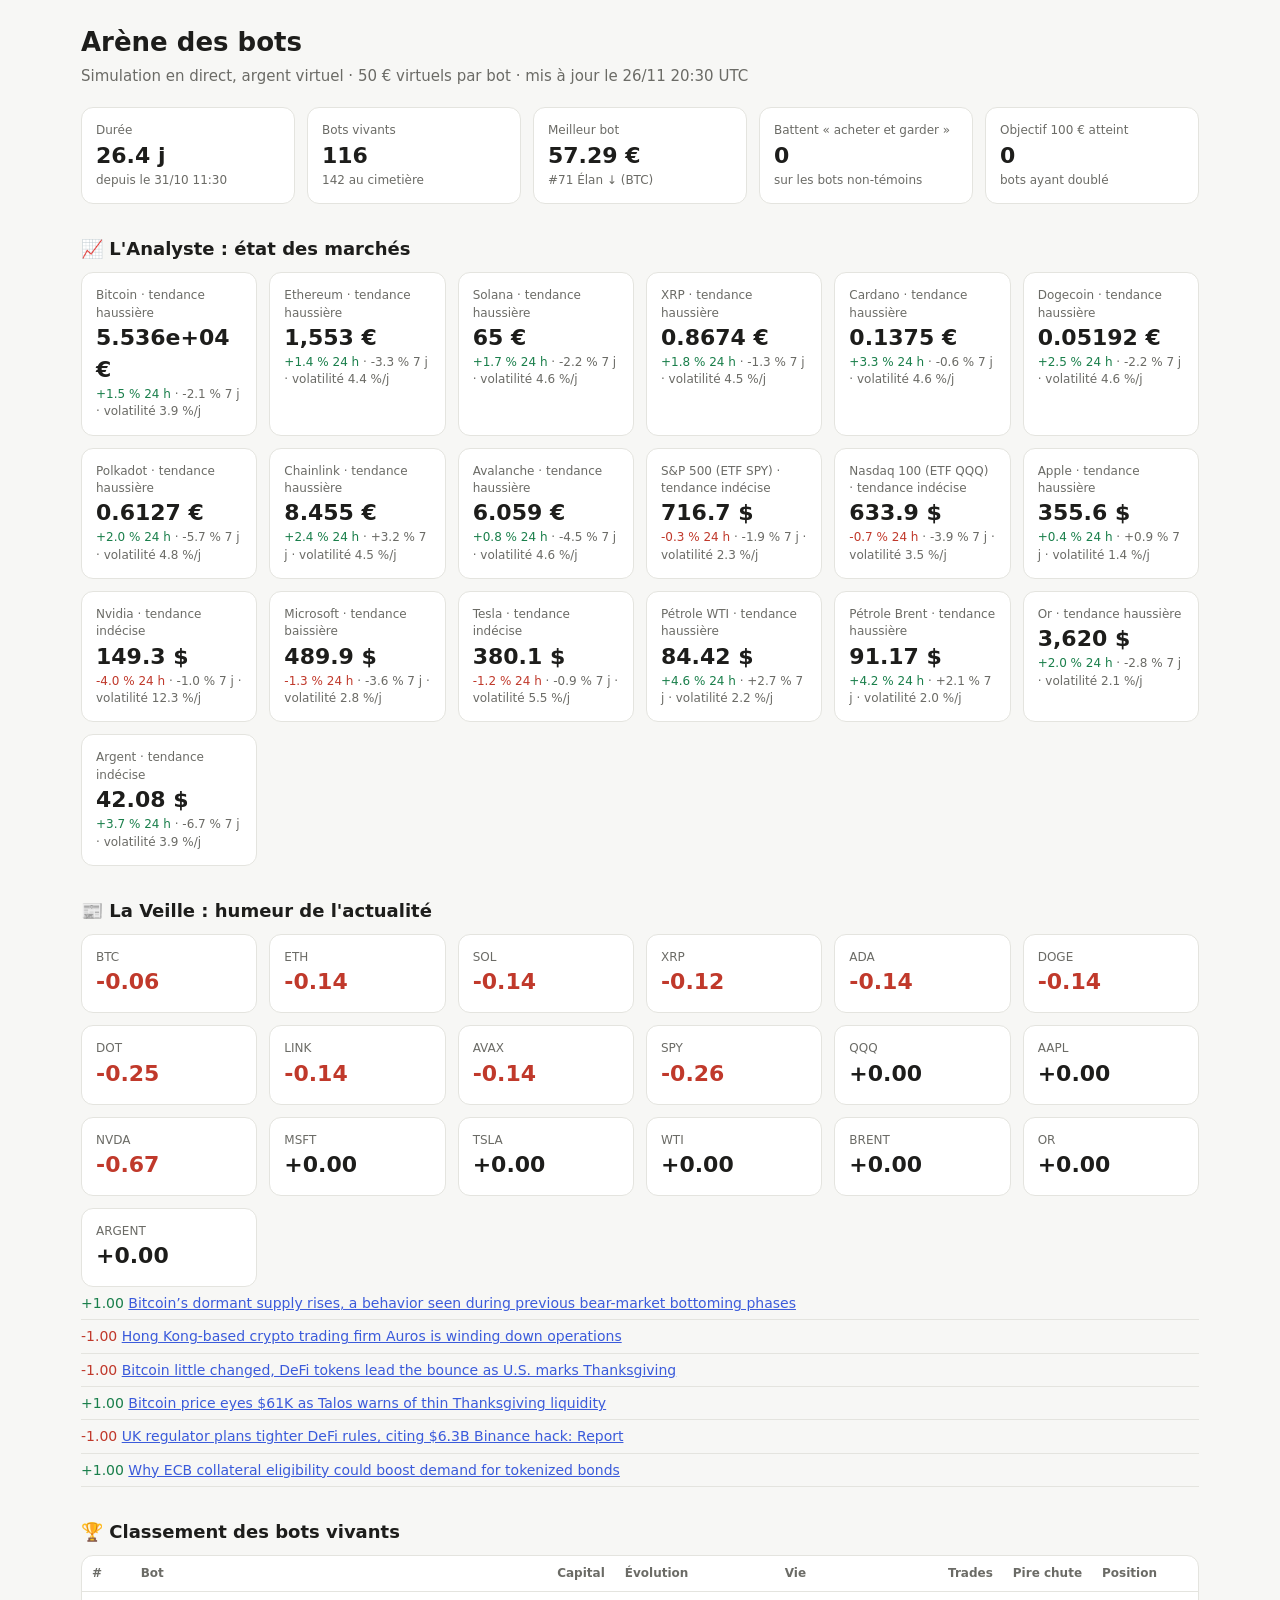
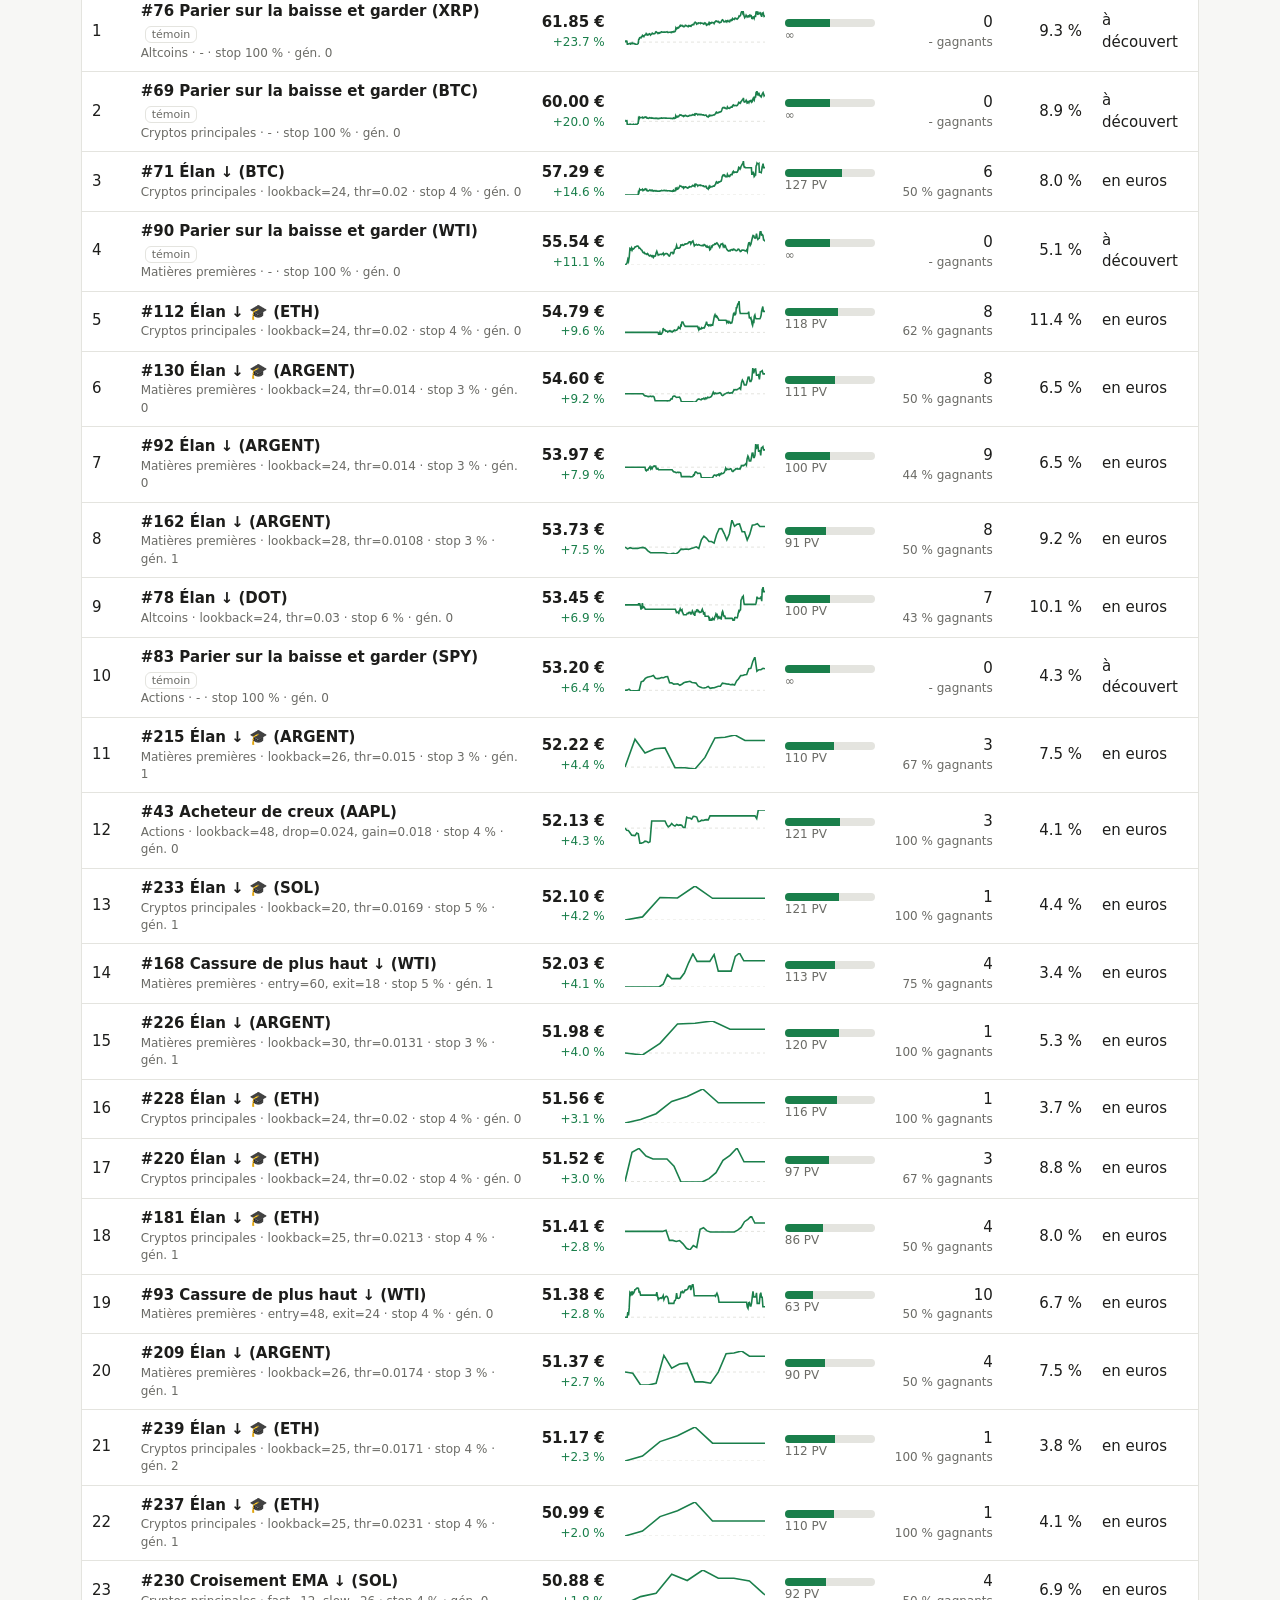
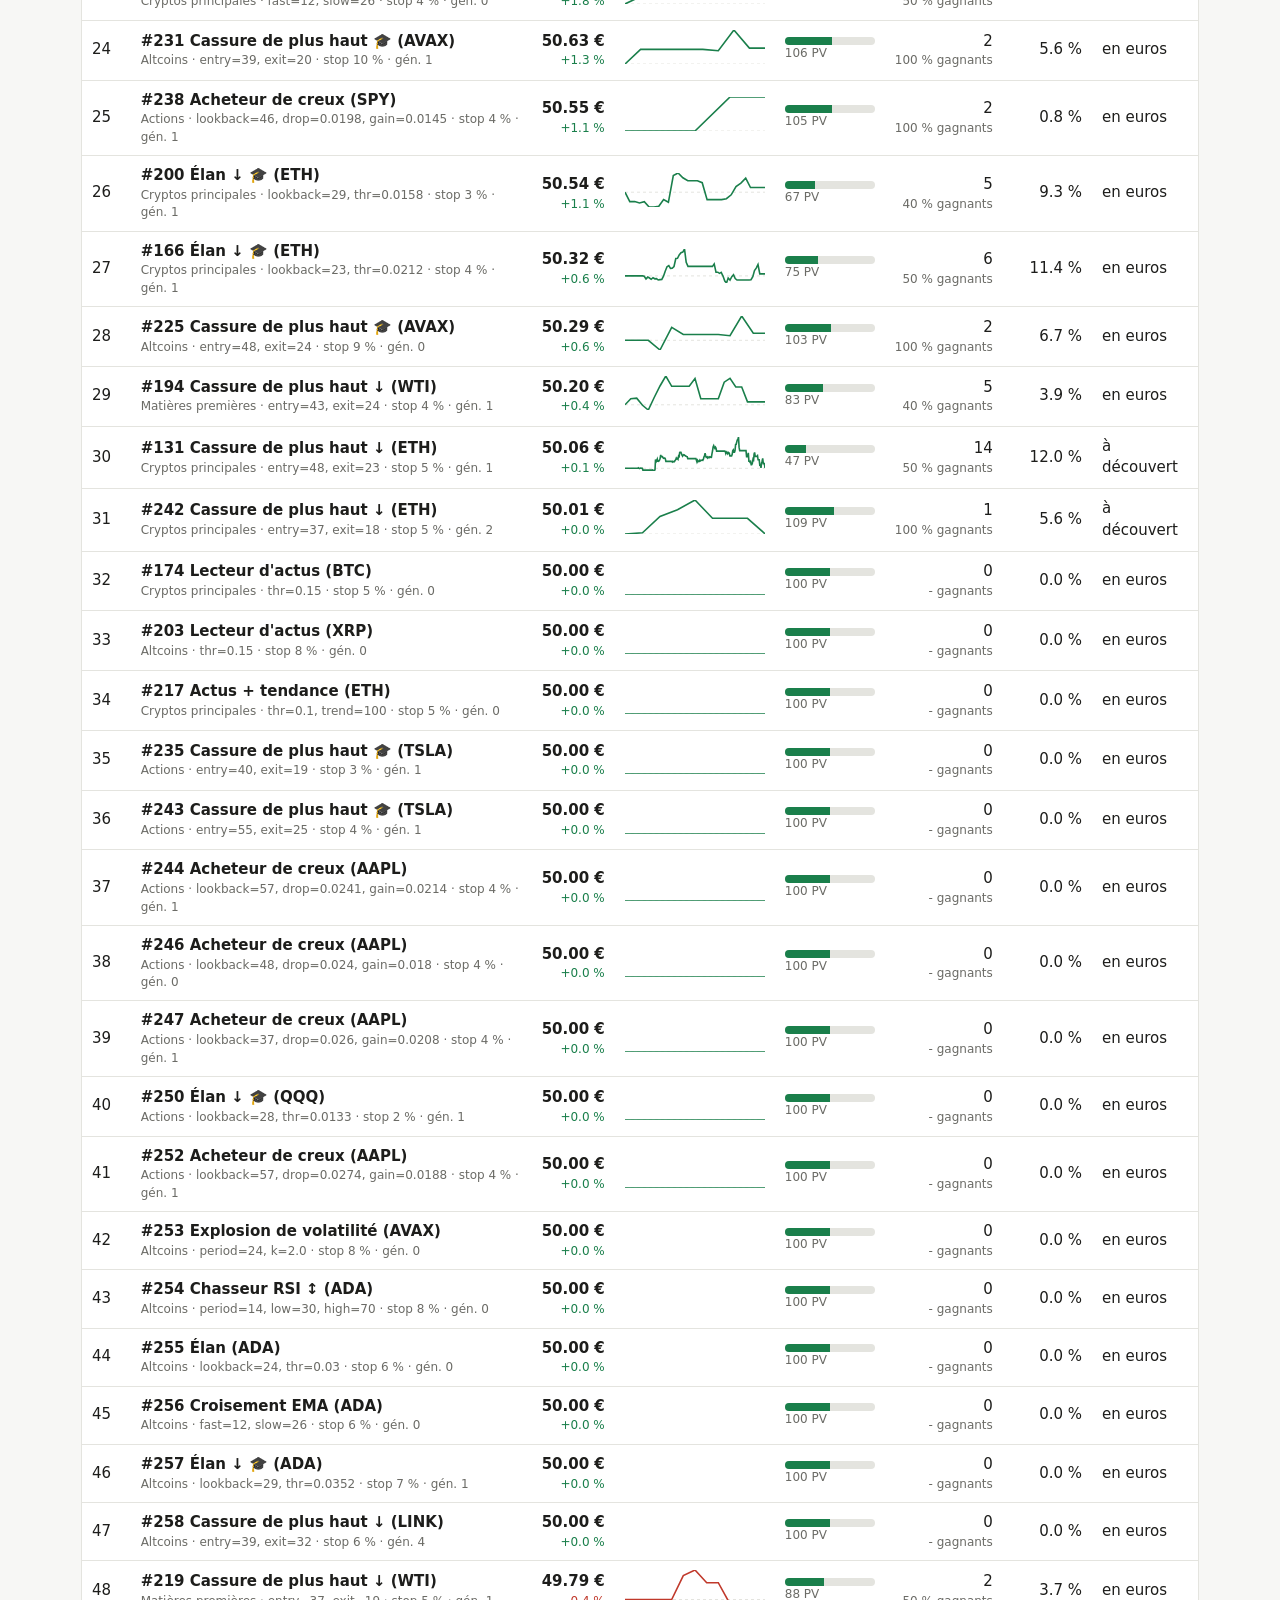
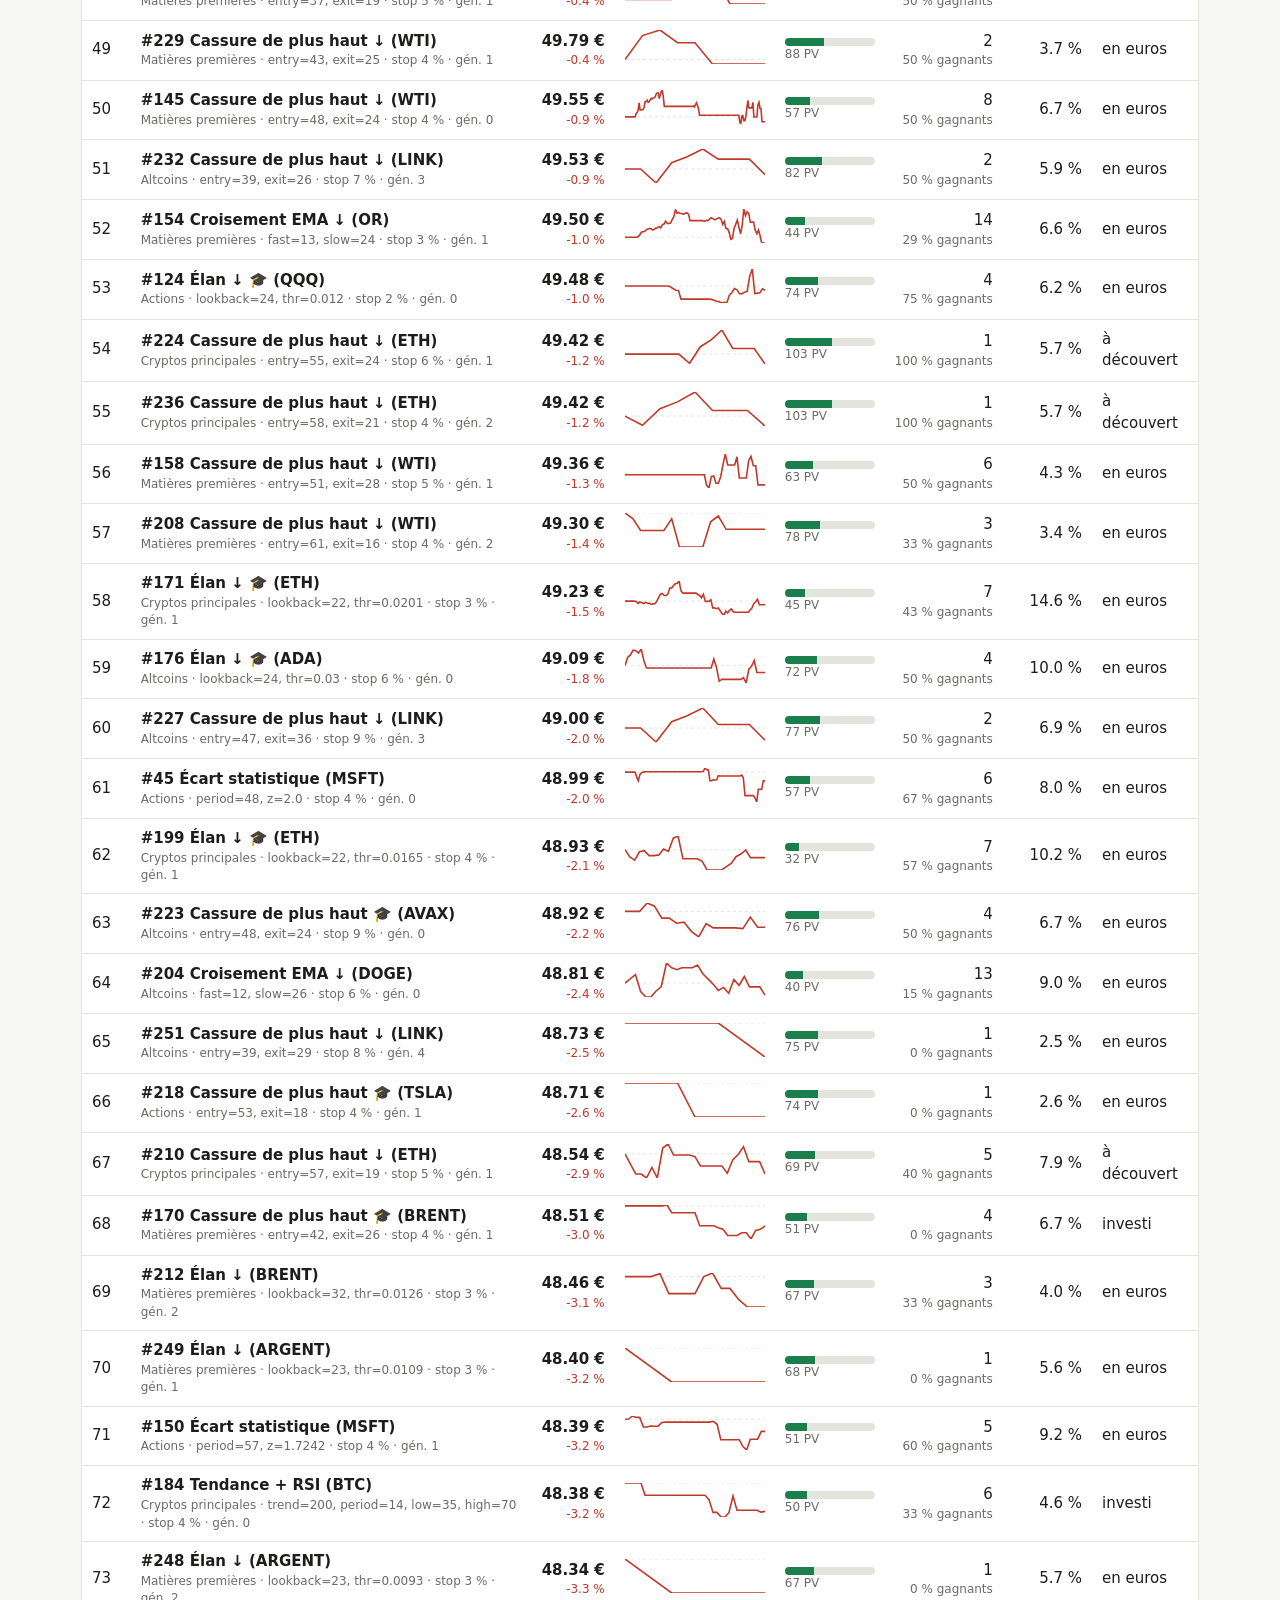
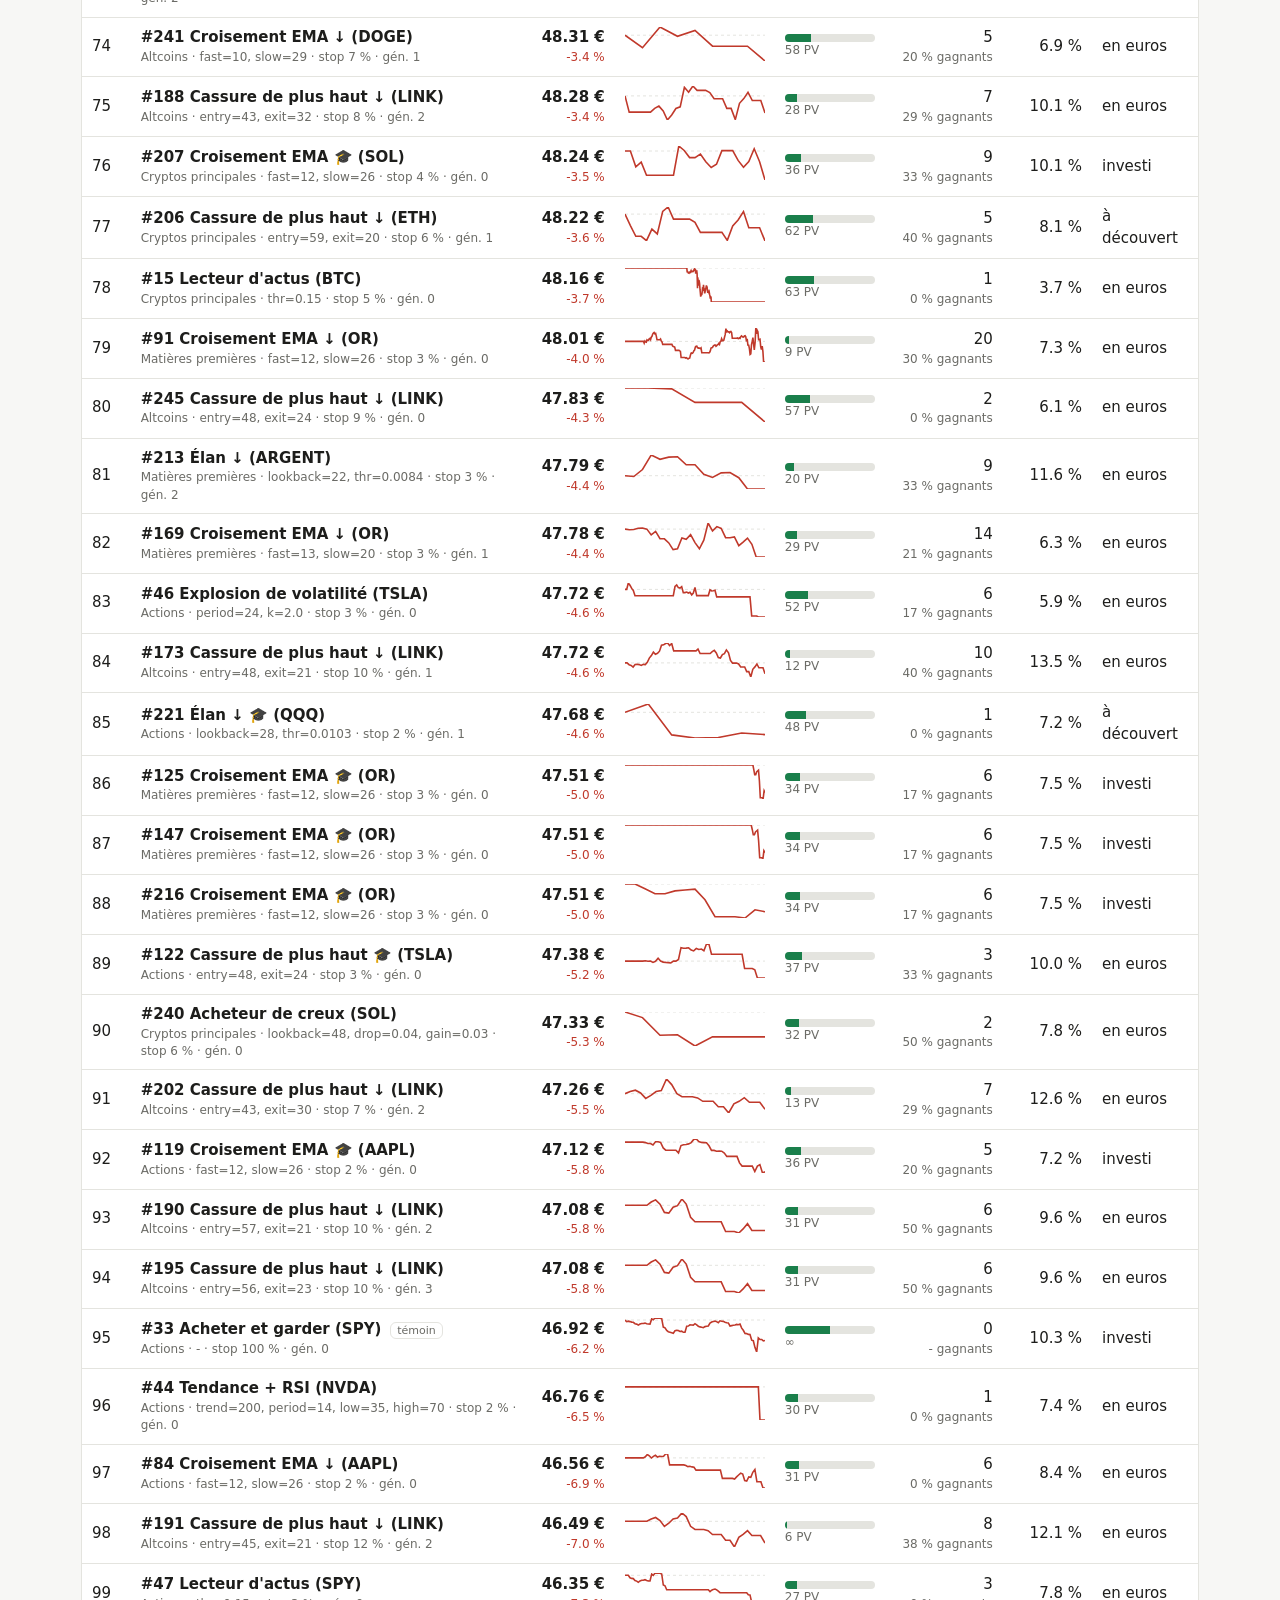
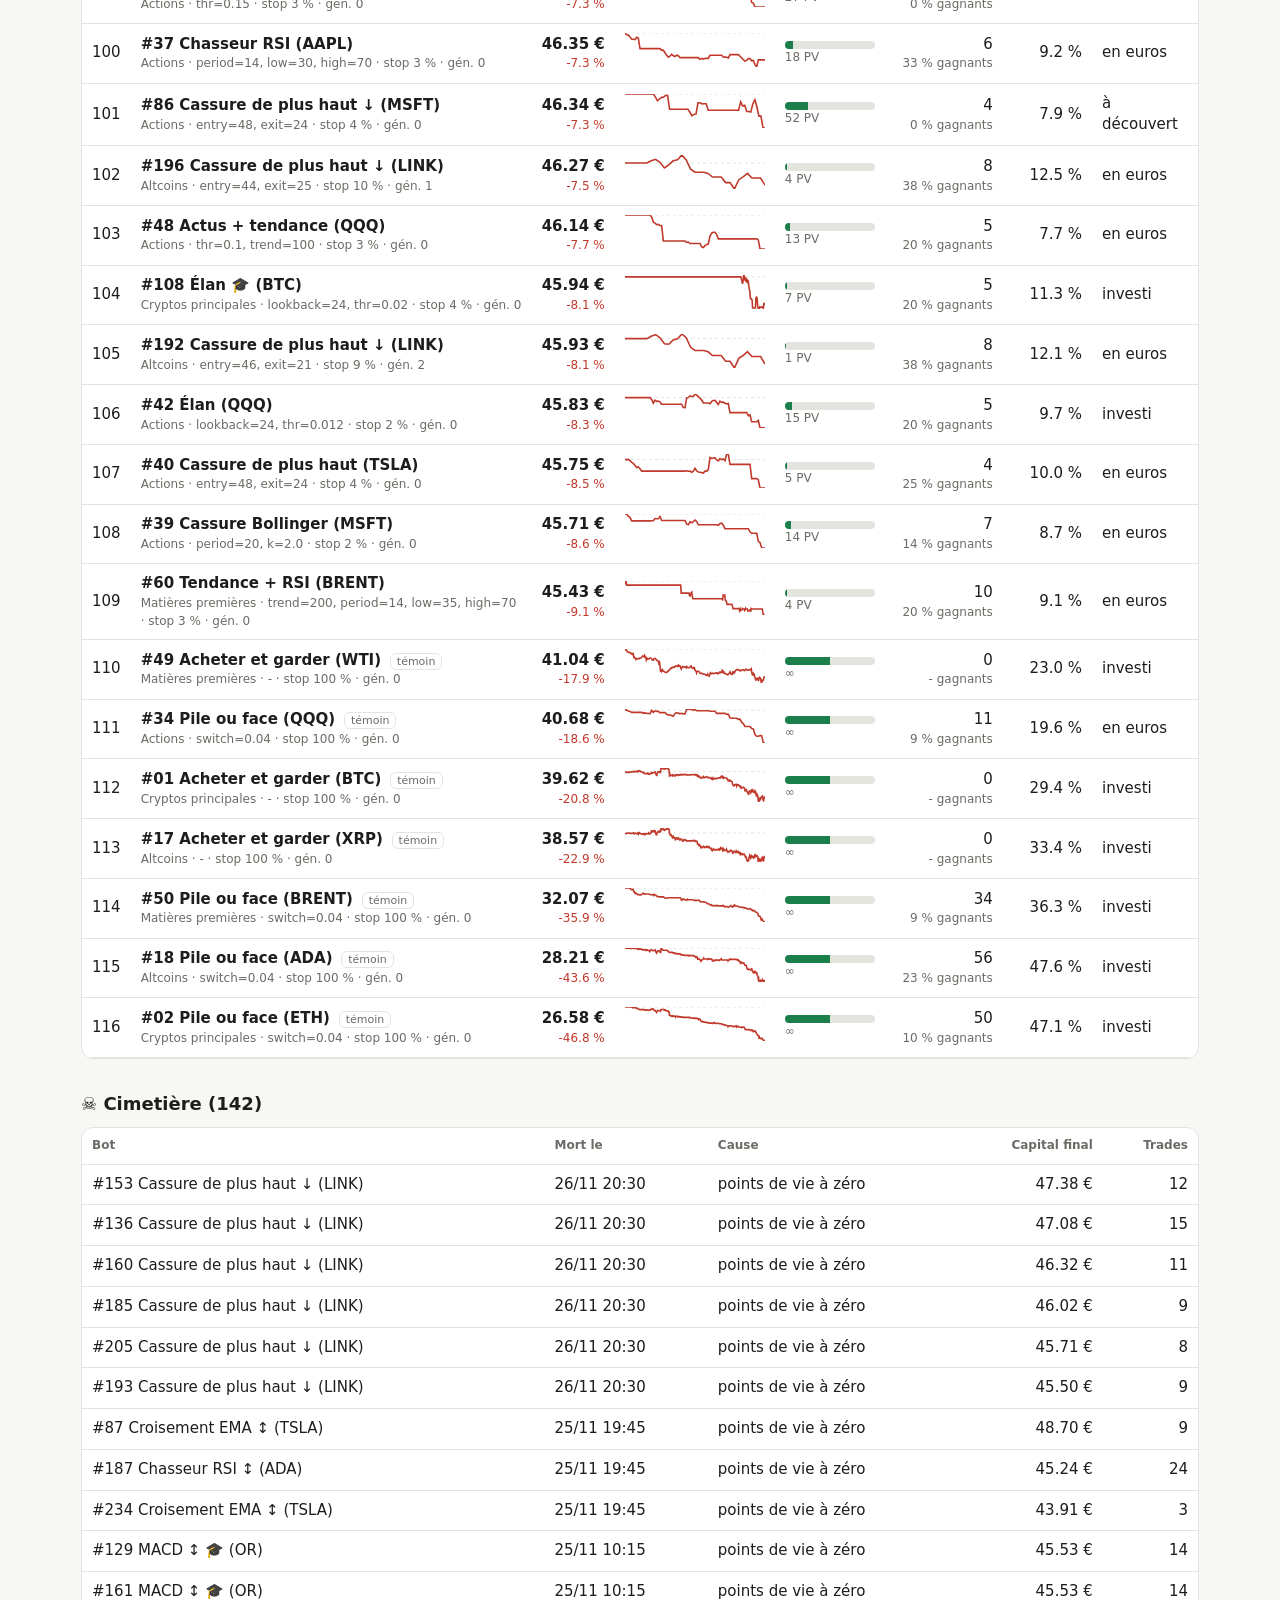
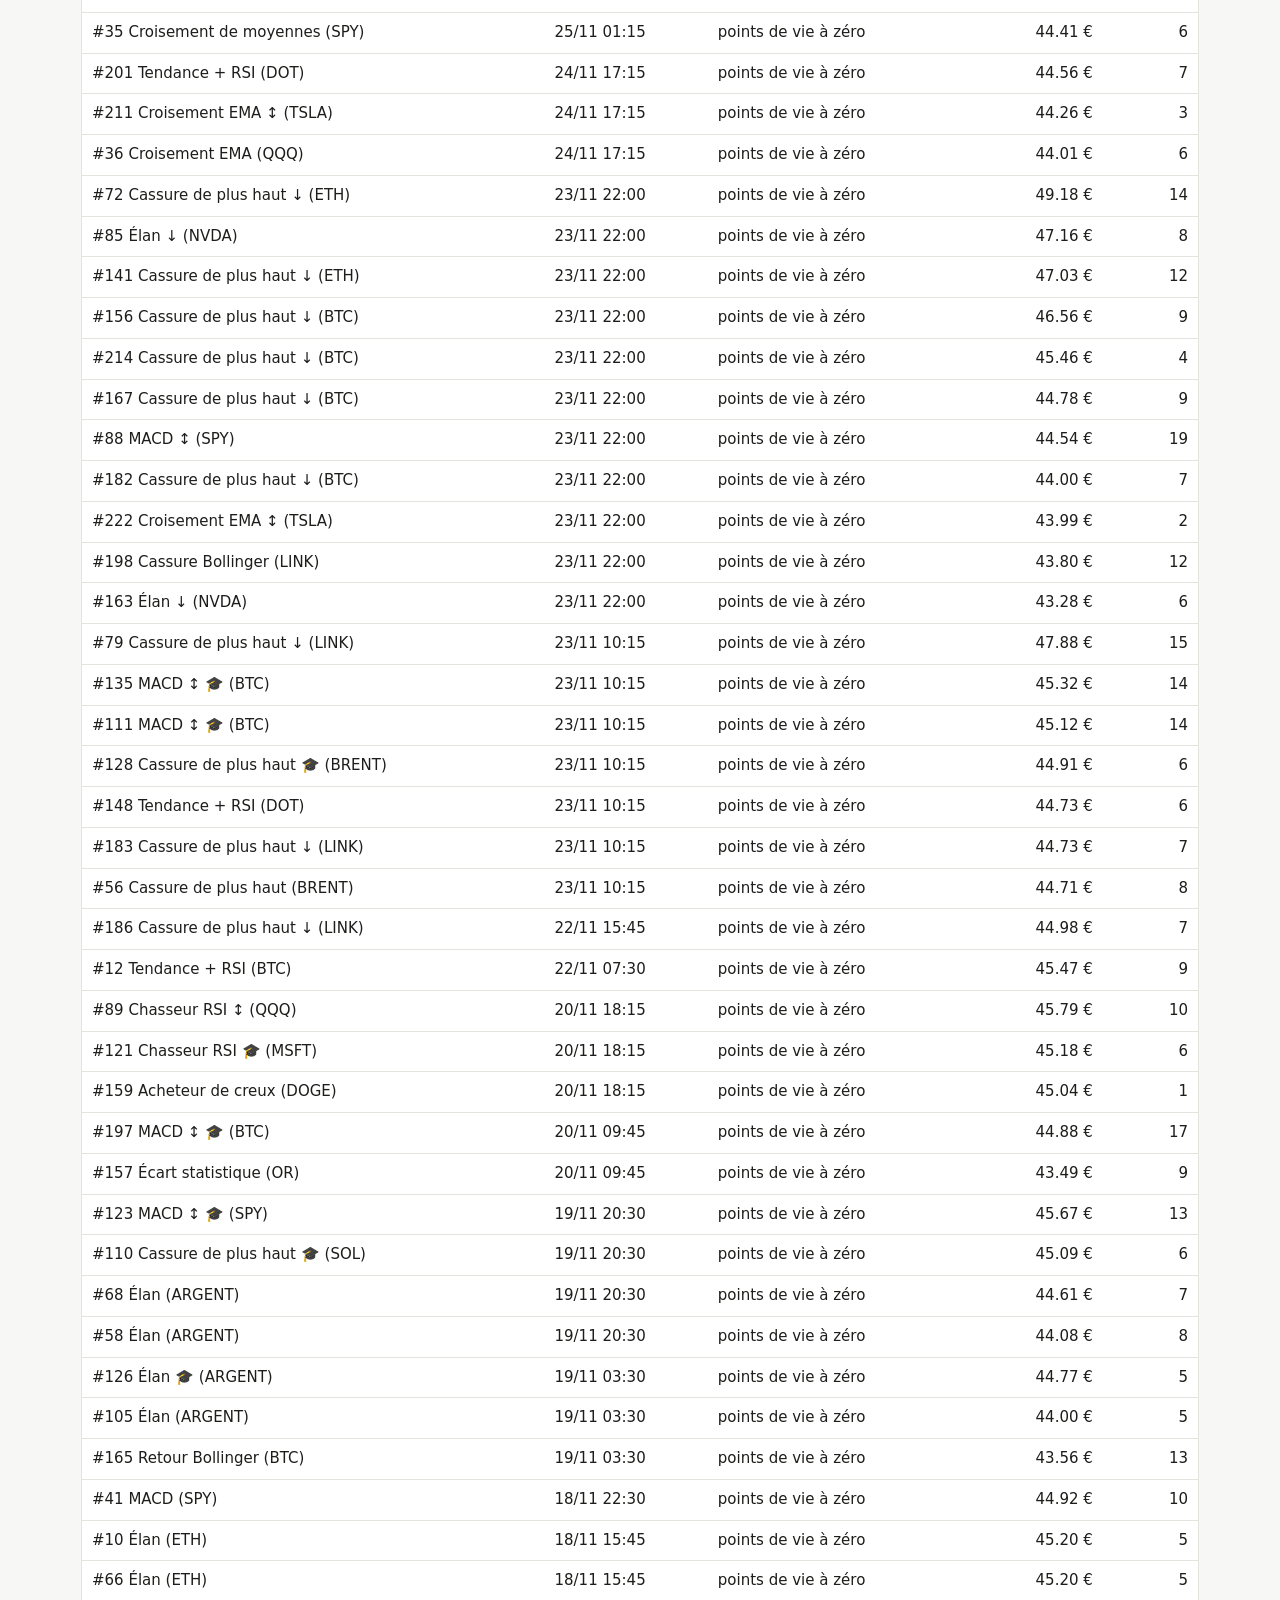
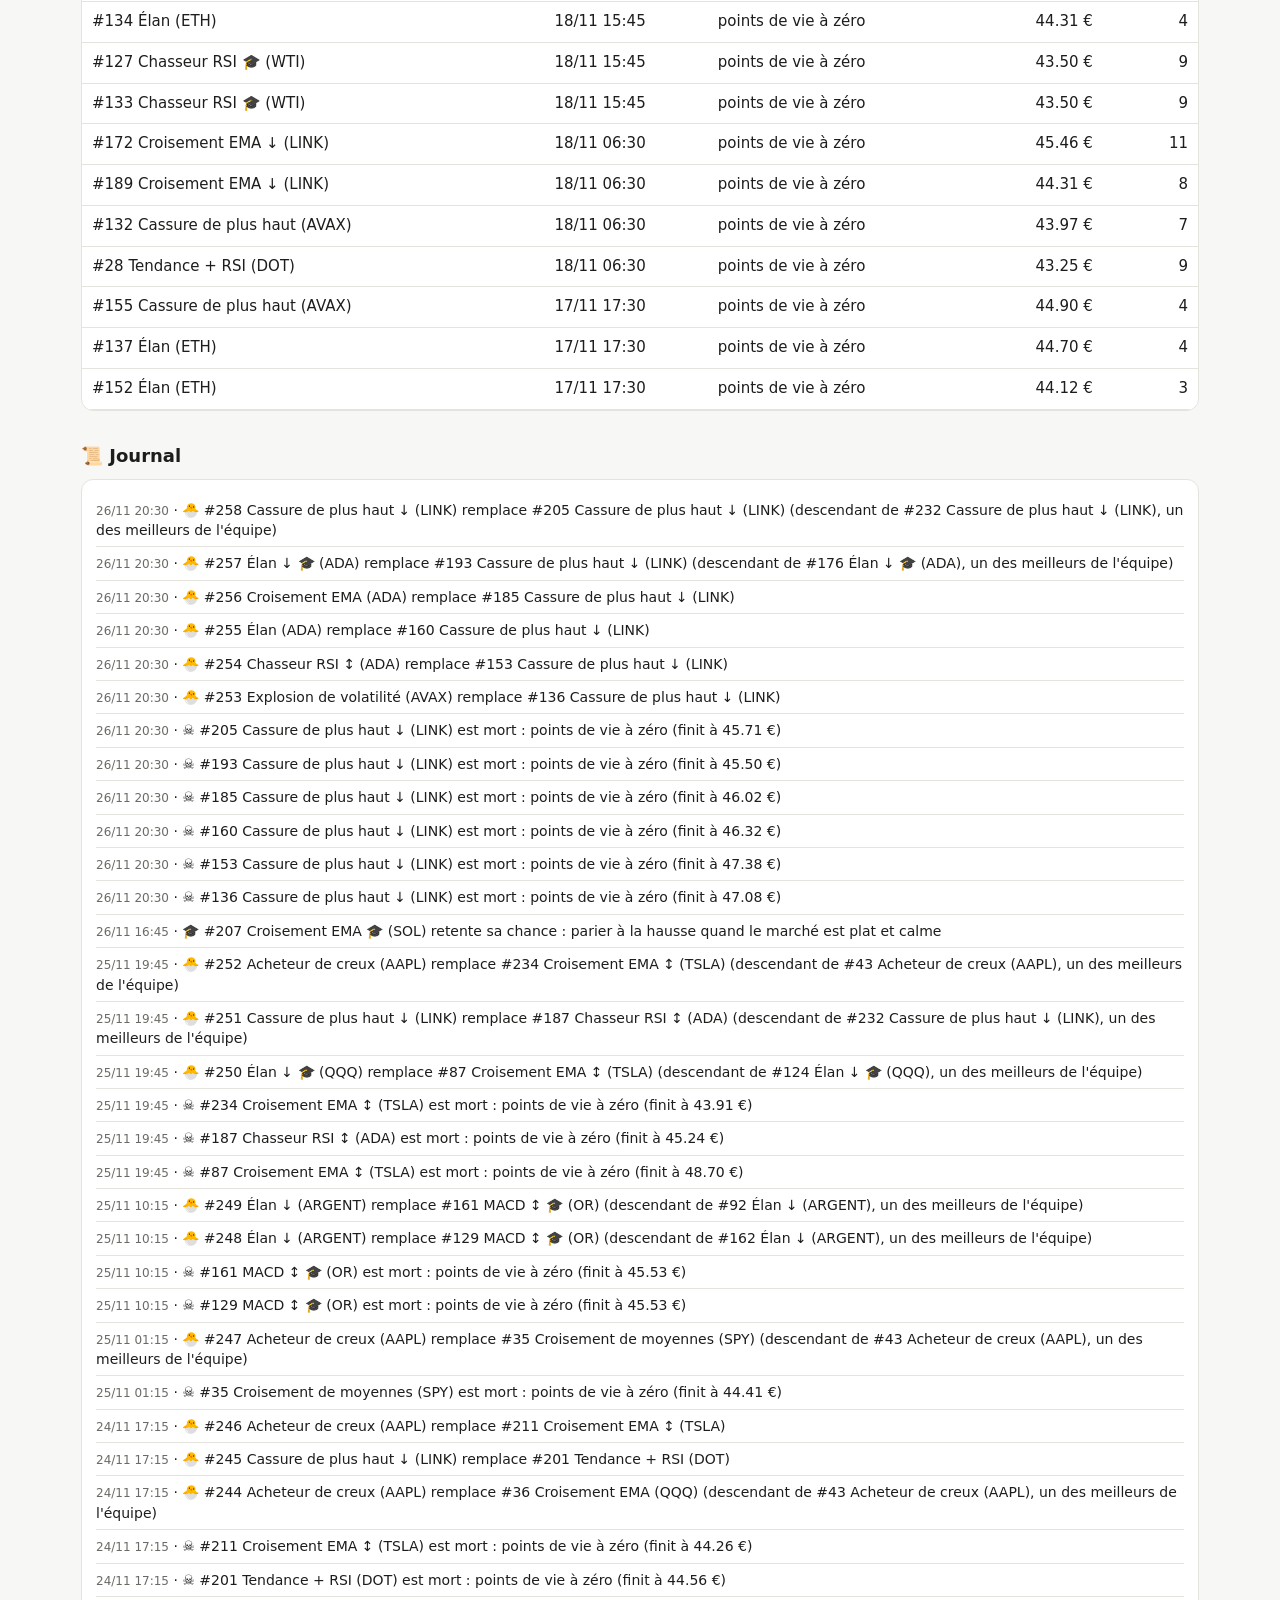
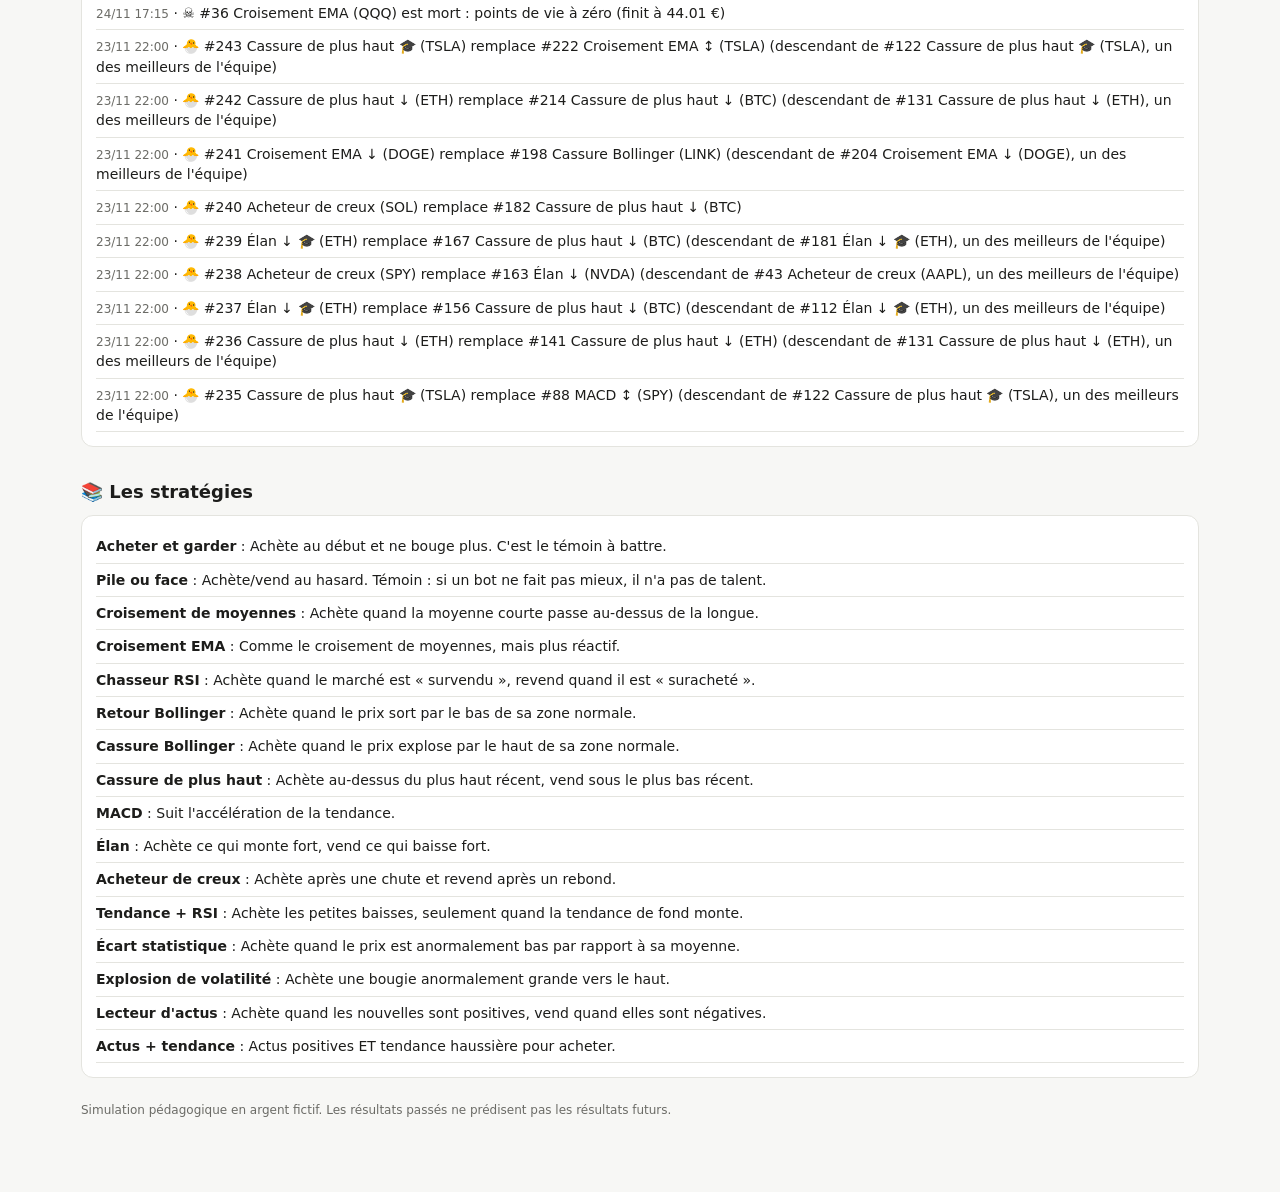
==== commit a014caa7: "Arène : mise à jour 2026-11-26 20:58 UTC" ====
--- a/dashboard/index.html
+++ b/dashboard/index.html
@@ -15,4 +15,4 @@
 .spark .base{stroke:var(--line);stroke-dasharray:3 3}.tag{font-size:11px;border:1px solid var(--line);border-radius:6px;padding:1px 6px;color:var(--mut);margin-left:4px}
 ul.ev{list-style:none;padding:0;margin:0}ul.ev li{padding:6px 0;border-bottom:1px solid var(--line);font-size:14px}
 .warn{border-left:4px solid var(--down)}a{color:var(--acc)}
-</style></head><body><main><h1>Arène des bots</h1><p class="lead">Simulation en direct, argent virtuel · 50 € virtuels par bot · mis à jour le 26/11 11:30 UTC</p><div class="grid"><div class="card"><div class="sub">Durée</div><div class="big">26.0 j</div><div class="sub">depuis le 31/10 11:30</div></div><div class="card"><div class="sub">Bots vivants</div><div class="big">116</div><div class="sub">136 au cimetière</div></div><div class="card"><div class="sub">Meilleur bot</div><div class="big">57.29 €</div><div class="sub">#71 Élan ↓ (BTC)</div></div><div class="card"><div class="sub">Battent « acheter et garder »</div><div class="big">0</div><div class="sub">sur les bots non-témoins</div></div><div class="card"><div class="sub">Objectif 100 € atteint</div><div class="big">0</div><div class="sub">bots ayant doublé</div></div></div><h2>📈 L'Analyste : état des marchés</h2><div class="grid"><div class="card"><div class="sub">Bitcoin · tendance indécise</div><div class="big">5.531e+04 €</div><div class="sub"><span class="up">+3.3 % 24 h</span> · -4.9 % 7 j · volatilité 4.0 %/j</div></div><div class="card"><div class="sub">Ethereum · tendance haussière</div><div class="big">1,548 €</div><div class="sub"><span class="up">+3.5 % 24 h</span> · -5.8 % 7 j · volatilité 4.5 %/j</div></div><div class="card"><div class="sub">Solana · tendance indécise</div><div class="big">64.49 €</div><div class="sub"><span class="up">+4.6 % 24 h</span> · -5.3 % 7 j · volatilité 4.7 %/j</div></div><div class="card"><div class="sub">XRP · tendance haussière</div><div class="big">0.8683 €</div><div class="sub"><span class="up">+4.5 % 24 h</span> · -3.5 % 7 j · volatilité 4.6 %/j</div></div><div class="card"><div class="sub">Cardano · tendance haussière</div><div class="big">0.1352 €</div><div class="sub"><span class="up">+5.7 % 24 h</span> · -3.6 % 7 j · volatilité 4.7 %/j</div></div><div class="card"><div class="sub">Dogecoin · tendance haussière</div><div class="big">0.05177 €</div><div class="sub"><span class="up">+5.6 % 24 h</span> · -4.7 % 7 j · volatilité 4.7 %/j</div></div><div class="card"><div class="sub">Polkadot · tendance haussière</div><div class="big">0.6153 €</div><div class="sub"><span class="up">+5.5 % 24 h</span> · -6.0 % 7 j · volatilité 4.8 %/j</div></div><div class="card"><div class="sub">Chainlink · tendance haussière</div><div class="big">8.41 €</div><div class="sub"><span class="up">+6.9 % 24 h</span> · +0.5 % 7 j · volatilité 4.6 %/j</div></div><div class="card"><div class="sub">Avalanche · tendance indécise</div><div class="big">6.057 €</div><div class="sub"><span class="up">+3.5 % 24 h</span> · -6.6 % 7 j · volatilité 4.7 %/j</div></div><div class="card"><div class="sub">S&amp;P 500 (ETF SPY) · tendance indécise</div><div class="big">716.7 $</div><div class="sub"><span class="down">-0.3 % 24 h</span> · -1.9 % 7 j · volatilité 2.3 %/j</div></div><div class="card"><div class="sub">Nasdaq 100 (ETF QQQ) · tendance indécise</div><div class="big">633.9 $</div><div class="sub"><span class="down">-0.7 % 24 h</span> · -3.9 % 7 j · volatilité 3.5 %/j</div></div><div class="card"><div class="sub">Apple · tendance haussière</div><div class="big">355.6 $</div><div class="sub"><span class="up">+0.4 % 24 h</span> · +0.9 % 7 j · volatilité 1.4 %/j</div></div><div class="card"><div class="sub">Nvidia · tendance indécise</div><div class="big">149.3 $</div><div class="sub"><span class="down">-4.0 % 24 h</span> · -1.0 % 7 j · volatilité 12.3 %/j</div></div><div class="card"><div class="sub">Microsoft · tendance baissière</div><div class="big">489.9 $</div><div class="sub"><span class="down">-1.3 % 24 h</span> · -3.6 % 7 j · volatilité 2.8 %/j</div></div><div class="card"><div class="sub">Tesla · tendance indécise</div><div class="big">380.1 $</div><div class="sub"><span class="down">-1.2 % 24 h</span> · -0.9 % 7 j · volatilité 5.5 %/j</div></div><div class="card"><div class="sub">Pétrole WTI · tendance haussière</div><div class="big">84.42 $</div><div class="sub"><span class="up">+4.6 % 24 h</span> · +2.7 % 7 j · volatilité 2.2 %/j</div></div><div class="card"><div class="sub">Pétrole Brent · tendance haussière</div><div class="big">91.17 $</div><div class="sub"><span class="up">+4.2 % 24 h</span> · +2.1 % 7 j · volatilité 2.0 %/j</div></div><div class="card"><div class="sub">Or · tendance haussière</div><div class="big">3,620 $</div><div class="sub"><span class="up">+2.0 % 24 h</span> · -2.8 % 7 j · volatilité 2.1 %/j</div></div><div class="card"><div class="sub">Argent · tendance indécise</div><div class="big">42.08 $</div><div class="sub"><span class="up">+3.7 % 24 h</span> · -6.7 % 7 j · volatilité 3.9 %/j</div></div></div><h2>📰 La Veille : humeur de l'actualité</h2><div class="grid"><div class="card"><div class="sub">BTC</div><div class="big down">-0.18</div></div><div class="card"><div class="sub">ETH</div><div class="big down">-0.16</div></div><div class="card"><div class="sub">SOL</div><div class="big down">-0.23</div></div><div class="card"><div class="sub">XRP</div><div class="big down">-0.20</div></div><div class="card"><div class="sub">ADA</div><div class="big down">-0.23</div></div><div class="card"><div class="sub">DOGE</div><div class="big down">-0.23</div></div><div class="card"><div class="sub">DOT</div><div class="big down">-0.23</div></div><div class="card"><div class="sub">LINK</div><div class="big down">-0.23</div></div><div class="card"><div class="sub">AVAX</div><div class="big down">-0.23</div></div><div class="card"><div class="sub">SPY</div><div class="big down">-0.05</div></div><div class="card"><div class="sub">QQQ</div><div class="big down">-0.20</div></div><div class="card"><div class="sub">AAPL</div><div class="big up">+0.33</div></div><div class="card"><div class="sub">NVDA</div><div class="big down">-0.33</div></div><div class="card"><div class="sub">MSFT</div><div class="big up">+0.20</div></div><div class="card"><div class="sub">TSLA</div><div class="big up">+0.56</div></div><div class="card"><div class="sub">WTI</div><div class="big up">+0.46</div></div><div class="card"><div class="sub">BRENT</div><div class="big up">+0.46</div></div><div class="card"><div class="sub">OR</div><div class="big up">+0.33</div></div><div class="card"><div class="sub">ARGENT</div><div class="big up">+0.33</div></div></div><ul class='ev'><li><span class="down">-1.00</span> <a href="https://www.coindesk.com/markets/2026/11/26/major-crypto-trading-firm-auros-is-winding-down-operations-sources" rel="noopener">Hong Kong-based crypto trading firm Auros is winding down operations</a></li><li><span class="down">-1.00</span> <a href="https://www.coindesk.com/markets/2026/11/26/bitcoin-little-changed-defi-tokens-lead-the-bounce-as-u-s-marks-thanksgiving" rel="noopener">Bitcoin little changed, DeFi tokens lead the bounce as U.S. marks Thanksgiving</a></li><li><span class="down">-1.00</span> <a href="https://www.coindesk.com/business/2026/11/25/french-senate-blocks-new-crypto-tax-and-wallet-list-critics-called-a-kidnapping-risk" rel="noopener">French Senate blocks new crypto tax and wallet list critics called a kidnapping risk</a></li><li><span class="down">-1.00</span> <a href="https://www.coindesk.com/markets/2026/11/25/this-time-actually-seems-different-crypto-veterans-brace-for-more-pain-as-bitcoin-tumbles" rel="noopener">&#x27;This time actually seems different&#x27;: Crypto veterans brace for more pain as bitcoin tumbles</a></li><li><span class="down">-1.00</span> <a href="https://www.coindesk.com/coindesk-indices/2026/11/25/crypto-long-and-short-bitcoin-investors-can-t-keep-ignoring-japan" rel="noopener">Crypto Long &amp; Short: Bitcoin investors can’t keep ignoring Japan</a></li><li><span class="down">-1.00</span> <a href="https://www.coindesk.com/markets/2026/11/25/ether-defi-fall-twice-as-hard-as-bitcoin-as-equities-selloff-resumes" rel="noopener">Ether, DeFi fall twice as hard as bitcoin as equities selloff resumes</a></li></ul><h2>🏆 Classement des bots vivants</h2><div class="wrap"><table><thead><tr><th>#</th><th>Bot</th><th class="num">Capital</th><th>Évolution</th><th>Vie</th><th class="num">Trades</th><th class="num">Pire chute</th><th>Position</th></tr></thead><tbody><tr><td>1</td><td><b>#76 Parier sur la baisse et garder (XRP)</b> <span class="tag">témoin</span><div class="sub">Altcoins · - · stop 100 % · gén. 0</div></td><td class="num"><b>61.82 €</b><div class="sub up">+23.6 %</div></td><td><svg class="spark" viewBox="0 0 140 34" width="140" height="34" aria-hidden="true"><line x1="0" x2="140" y1="31.1" y2="31.1" class="base"/><polyline points="0.0,31.1 0.5,30.7 0.9,30.0 1.4,30.1 1.9,30.2 2.4,33.9 2.8,33.1 3.3,33.0 3.8,32.8 4.3,32.7 4.7,32.5 5.2,32.3 5.7,33.1 6.1,32.7 6.6,32.4 7.1,31.8 7.6,32.4 8.0,32.7 8.5,32.4 9.0,32.5 9.5,32.5 9.9,32.8 10.4,34.0 10.9,33.4 11.4,33.8 11.8,33.6 12.3,33.1 12.8,32.9 13.2,32.6 13.7,28.4 14.2,28.3 14.7,26.8 15.1,26.6 15.6,26.5 16.1,26.8 16.6,25.7 17.0,25.5 17.5,24.5 18.0,25.3 18.4,24.9 18.9,25.5 19.4,24.6 19.9,24.1 20.3,23.8 20.8,23.7 21.3,22.6 21.8,23.2 22.2,24.1 22.7,24.0 23.2,23.3 23.6,23.7 24.1,23.3 24.6,22.7 25.1,23.0 25.5,24.1 26.0,23.7 26.5,23.2 27.0,22.9 27.4,22.1 27.9,22.4 28.4,22.8 28.9,22.7 29.3,22.7 29.8,22.7 30.3,22.1 30.7,21.1 31.2,20.7 31.7,21.0 32.2,21.7 32.6,21.8 33.1,22.5 33.6,22.1 34.1,21.7 34.5,22.1 35.0,21.5 35.5,21.5 35.9,21.6 36.4,20.9 36.9,20.9 37.4,21.1 37.8,21.3 38.3,21.3 38.8,21.1 39.3,21.1 39.7,21.0 40.2,21.1 40.7,21.2 41.1,21.1 41.6,20.9 42.1,20.7 42.6,21.3 43.0,21.4 43.5,21.5 44.0,21.3 44.5,21.3 44.9,21.3 45.4,21.1 45.9,21.5 46.4,21.4 46.8,21.6 47.3,20.9 47.8,20.9 48.2,20.9 48.7,20.5 49.2,20.9 49.7,20.6 50.1,20.5 50.6,19.9 51.1,17.0 51.6,18.0 52.0,17.4 52.5,16.7 53.0,17.2 53.4,16.6 53.9,16.8 54.4,16.0 54.9,15.2 55.3,14.5 55.8,15.1 56.3,14.6 56.8,14.6 57.2,14.3 57.7,15.1 58.2,15.3 58.6,15.2 59.1,15.7 59.6,15.5 60.1,14.9 60.5,14.3 61.0,14.5 61.5,14.6 62.0,14.8 62.4,15.3 62.9,15.5 63.4,15.7 63.9,14.6 64.3,14.6 64.8,15.0 65.3,14.8 65.7,15.2 66.2,15.3 66.7,14.3 67.2,14.2 67.6,13.5 68.1,13.5 68.6,13.6 69.1,13.6 69.5,12.0 70.0,11.8 70.5,11.1 70.9,11.5 71.4,12.0 71.9,13.1 72.4,12.6 72.8,12.4 73.3,12.5 73.8,11.9 74.3,12.0 74.7,12.0 75.2,12.0 75.7,12.5 76.1,11.9 76.6,12.2 77.1,12.3 77.6,12.4 78.0,12.3 78.5,12.4 79.0,13.0 79.5,12.4 79.9,12.0 80.4,12.7 80.9,12.4 81.4,13.0 81.8,14.3 82.3,14.0 82.8,13.4 83.2,13.5 83.7,13.0 84.2,11.9 84.7,13.0 85.1,11.9 85.6,12.5 86.1,11.9 86.6,12.0 87.0,11.5 87.5,11.6 88.0,11.6 88.4,11.5 88.9,11.8 89.4,12.6 89.9,11.5 90.3,10.7 90.8,10.7 91.3,9.8 91.8,9.9 92.2,10.4 92.7,10.5 93.2,10.9 93.6,10.5 94.1,11.0 94.6,11.7 95.1,11.3 95.5,11.5 96.0,11.5 96.5,11.1 97.0,9.8 97.4,9.1 97.9,8.7 98.4,9.1 98.9,10.2 99.3,10.9 99.8,10.5 100.3,10.6 100.7,10.7 101.2,9.8 101.7,10.2 102.2,10.9 102.6,9.6 103.1,9.5 103.6,10.2 104.1,10.4 104.5,10.7 105.0,10.8 105.5,9.4 105.9,9.6 106.4,8.9 106.9,9.5 107.4,9.3 107.8,7.8 108.3,8.5 108.8,8.0 109.3,8.1 109.7,8.4 110.2,7.3 110.7,7.2 111.1,7.5 111.6,7.9 112.1,7.7 112.6,8.1 113.0,7.5 113.5,7.2 114.0,6.2 114.5,5.1 114.9,5.4 115.4,5.0 115.9,4.4 116.4,2.2 116.8,1.1 117.3,0.3 117.8,0.0 118.2,2.1 118.7,1.1 119.2,4.1 119.7,5.5 120.1,6.7 120.6,5.9 121.1,5.2 121.6,4.1 122.0,5.0 122.5,6.1 123.0,5.5 123.4,4.9 123.9,4.8 124.4,6.4 124.9,4.4 125.3,4.0 125.8,4.7 126.3,5.3 126.8,5.0 127.2,7.4 127.7,7.5 128.2,7.0 128.6,5.8 129.1,5.9 129.6,7.3 130.1,5.9 130.5,4.9 131.0,5.1 131.5,1.2 132.0,1.3 132.4,0.5 132.9,3.2 133.4,3.3 133.9,3.0 134.3,1.8 134.8,2.6 135.3,2.7 135.7,2.1 136.2,3.7 136.7,4.5 137.2,5.8 137.6,2.2 138.1,2.3 138.6,1.8 139.1,3.8 139.5,5.4 140.0,5.1" class="up"/></svg></td><td><div class="hp"><div style="width:50%"></div></div><div class="sub">∞</div></td><td class="num">0<div class="sub">- gagnants</div></td><td class="num">9.3 %</td><td>à découvert</td></tr><tr><td>2</td><td><b>#69 Parier sur la baisse et garder (BTC)</b> <span class="tag">témoin</span><div class="sub">Cryptos principales · - · stop 100 % · gén. 0</div></td><td class="num"><b>60.05 €</b><div class="sub up">+20.1 %</div></td><td><svg class="spark" viewBox="0 0 140 34" width="140" height="34" aria-hidden="true"><line x1="0" x2="140" y1="30.3" y2="30.3" class="base"/><polyline points="0.0,30.3 0.5,30.1 0.9,29.6 1.4,29.9 1.9,29.8 2.4,33.9 2.8,33.9 3.3,33.5 3.8,33.6 4.2,33.4 4.7,33.2 5.2,33.1 5.7,34.0 6.1,34.0 6.6,33.9 7.1,33.4 7.5,33.8 8.0,33.7 8.5,33.2 9.0,33.3 9.4,33.4 9.9,33.7 10.4,33.7 10.8,33.3 11.3,33.7 11.8,33.4 12.3,33.1 12.7,32.5 13.2,32.3 13.7,27.1 14.1,27.9 14.6,26.2 15.1,26.6 15.6,26.5 16.0,26.7 16.5,26.5 17.0,26.5 17.4,26.1 17.9,27.0 18.4,26.6 18.9,26.9 19.3,26.7 19.8,26.2 20.3,25.9 20.7,26.2 21.2,26.5 21.7,26.3 22.2,27.3 22.6,27.3 23.1,27.1 23.6,27.3 24.0,27.2 24.5,26.8 25.0,26.6 25.5,26.9 25.9,27.1 26.4,27.1 26.9,26.8 27.3,27.1 27.8,27.0 28.3,27.4 28.8,27.2 29.2,27.2 29.7,27.2 30.2,27.5 30.6,27.3 31.1,27.1 31.6,27.4 32.1,27.4 32.5,27.4 33.0,27.6 33.5,27.6 33.9,27.4 34.4,27.4 34.9,27.4 35.4,27.2 35.8,27.3 36.3,27.2 36.8,26.9 37.2,27.0 37.7,27.2 38.2,27.1 38.7,27.0 39.1,27.0 39.6,27.0 40.1,27.1 40.5,27.1 41.0,27.1 41.5,27.0 42.0,27.2 42.4,27.3 42.9,27.2 43.4,27.2 43.8,27.2 44.3,27.3 44.8,27.3 45.3,27.3 45.7,27.4 46.2,27.4 46.7,27.5 47.1,27.3 47.6,27.6 48.1,27.5 48.6,26.9 49.0,27.4 49.5,27.2 50.0,27.3 50.4,27.0 50.9,25.0 51.4,26.4 51.9,25.8 52.3,25.3 52.8,26.1 53.3,25.9 53.7,25.6 54.2,24.8 54.7,24.4 55.2,23.8 55.6,24.0 56.1,24.1 56.6,24.1 57.0,24.4 57.5,24.9 58.0,24.9 58.5,24.7 58.9,25.4 59.4,24.9 59.9,24.9 60.3,24.4 60.8,24.4 61.3,24.7 61.8,25.0 62.2,25.1 62.7,25.4 63.2,25.2 63.6,25.2 64.1,24.7 64.6,24.4 65.1,24.7 65.5,24.5 66.0,24.4 66.5,24.5 66.9,24.2 67.4,24.0 67.9,23.6 68.4,23.9 68.8,23.8 69.3,24.0 69.8,23.3 70.2,24.0 70.7,23.0 71.2,22.6 71.6,22.8 72.1,23.0 72.6,23.5 73.1,23.9 73.5,23.4 74.0,23.4 74.5,23.4 74.9,23.6 75.4,23.4 75.9,23.6 76.4,23.4 76.8,23.6 77.3,23.7 77.8,24.0 78.2,23.9 78.7,23.9 79.2,24.3 79.7,24.4 80.1,24.3 80.6,24.3 81.1,24.1 81.5,24.2 82.0,25.3 82.5,25.6 83.0,25.5 83.4,26.0 83.9,25.4 84.4,24.5 84.8,25.0 85.3,24.2 85.8,24.8 86.3,24.8 86.7,24.5 87.2,24.4 87.7,24.4 88.1,24.2 88.6,24.1 89.1,23.9 89.6,24.0 90.0,23.7 90.5,22.9 91.0,22.6 91.4,21.3 91.9,21.0 92.4,21.8 92.9,22.0 93.3,22.0 93.8,21.3 94.3,21.1 94.7,21.3 95.2,21.0 95.7,20.9 96.2,20.7 96.6,20.5 97.1,18.9 97.6,17.5 98.0,16.8 98.5,16.4 99.0,16.6 99.5,16.9 99.9,16.5 100.4,16.9 100.9,17.5 101.3,17.5 101.8,17.6 102.3,17.7 102.8,15.9 103.2,16.7 103.7,17.2 104.2,17.1 104.6,17.4 105.1,17.3 105.6,16.4 106.1,16.2 106.5,16.0 107.0,16.3 107.5,16.3 107.9,14.6 108.4,14.8 108.9,13.9 109.4,14.3 109.8,14.7 110.3,14.6 110.8,14.5 111.2,14.4 111.7,14.6 112.2,14.6 112.7,14.4 113.1,13.6 113.6,13.0 114.1,11.2 114.5,11.4 115.0,11.9 115.5,12.4 116.0,11.8 116.4,10.5 116.9,10.1 117.4,9.3 117.8,8.9 118.3,8.4 118.8,6.9 119.3,10.3 119.7,11.0 120.2,10.9 120.7,10.8 121.1,10.2 121.6,9.2 122.1,10.2 122.6,12.1 123.0,11.9 123.5,10.5 124.0,10.4 124.4,11.4 124.9,10.0 125.4,9.8 125.9,10.5 126.3,10.4 126.8,8.8 127.3,11.1 127.7,10.6 128.2,8.2 128.7,7.1 129.2,8.2 129.6,9.1 130.1,6.5 130.6,5.7 131.0,5.8 131.5,1.4 132.0,1.3 132.5,0.0 132.9,3.8 133.4,3.9 133.9,3.5 134.3,1.6 134.8,4.7 135.3,4.8 135.8,4.7 136.2,5.4 136.7,5.9 137.2,4.7 137.6,3.0 138.1,2.3 138.6,1.6 139.1,2.9 139.5,4.9 140.0,4.4" class="up"/></svg></td><td><div class="hp"><div style="width:50%"></div></div><div class="sub">∞</div></td><td class="num">0<div class="sub">- gagnants</div></td><td class="num">8.9 %</td><td>à découvert</td></tr><tr><td>3</td><td><b>#71 Élan ↓ (BTC)</b><div class="sub">Cryptos principales · lookback=24, thr=0.02 · stop 4 % · gén. 0</div></td><td class="num"><b>57.29 €</b><div class="sub up">+14.6 %</div></td><td><svg class="spark" viewBox="0 0 140 34" width="140" height="34" aria-hidden="true"><line x1="0" x2="140" y1="34.0" y2="34.0" class="base"/><polyline points="0.0,34.0 0.5,34.0 0.9,34.0 1.4,34.0 1.9,34.0 2.4,34.0 2.8,34.0 3.3,34.0 3.8,34.0 4.2,34.0 4.7,34.0 5.2,34.0 5.7,34.0 6.1,34.0 6.6,34.0 7.1,34.0 7.5,34.0 8.0,34.0 8.5,34.0 9.0,34.0 9.4,34.0 9.9,34.0 10.4,34.0 10.8,34.0 11.3,34.0 11.8,34.0 12.3,34.0 12.7,34.0 13.2,34.0 13.7,29.6 14.1,30.8 14.6,28.3 15.1,28.9 15.6,28.8 16.0,29.0 16.5,28.7 17.0,28.7 17.4,28.2 17.9,29.4 18.4,28.9 18.9,29.3 19.3,29.0 19.8,28.2 20.3,27.8 20.7,28.3 21.2,28.8 21.7,28.4 22.2,29.8 22.6,29.9 23.1,29.7 23.6,29.9 24.0,29.7 24.5,29.2 25.0,28.8 25.5,29.3 25.9,29.6 26.4,29.6 26.9,29.2 27.3,29.7 27.8,29.4 28.3,30.1 28.8,29.8 29.2,29.8 29.7,29.7 30.2,30.1 30.6,30.0 31.1,29.6 31.6,30.0 32.1,30.1 32.5,30.0 33.0,30.3 33.5,30.3 33.9,30.0 34.4,30.0 34.9,30.1 35.4,29.8 35.8,29.9 36.3,29.7 36.8,29.4 37.2,29.6 37.7,29.7 38.2,29.6 38.7,29.5 39.1,29.4 39.6,29.4 40.1,29.6 40.5,29.6 41.0,29.7 41.5,29.4 42.0,29.8 42.4,29.9 42.9,29.8 43.4,29.7 43.8,29.7 44.3,29.8 44.8,29.9 45.3,29.8 45.7,30.0 46.2,30.1 46.7,30.2 47.1,29.9 47.6,30.3 48.1,30.2 48.6,29.3 49.0,30.0 49.5,29.8 50.0,29.9 50.4,29.4 50.9,26.5 51.4,28.6 51.9,27.7 52.3,27.0 52.8,28.1 53.3,27.8 53.7,27.4 54.2,26.3 54.7,25.7 55.2,24.8 55.6,25.1 56.1,25.2 56.6,25.2 57.0,25.6 57.5,26.4 58.0,26.3 58.5,26.0 58.9,27.2 59.4,26.4 59.9,26.4 60.3,25.7 60.8,25.7 61.3,26.1 61.8,26.5 62.2,26.6 62.7,27.1 63.2,26.9 63.6,26.8 64.1,26.1 64.6,25.6 65.1,26.0 65.5,25.8 66.0,25.7 66.5,25.8 66.9,25.3 67.4,25.1 67.9,24.5 68.4,24.9 68.8,24.8 69.3,25.1 69.8,24.0 70.2,25.1 70.7,23.6 71.2,23.0 71.6,23.3 72.1,23.7 72.6,24.3 73.1,25.0 73.5,24.3 74.0,24.2 74.5,24.1 74.9,24.4 75.4,24.1 75.9,24.5 76.4,24.3 76.8,24.4 77.3,24.7 77.8,25.0 78.2,24.9 78.7,24.9 79.2,25.5 79.7,25.6 80.1,25.5 80.6,25.6 81.1,25.1 81.5,25.3 82.0,27.0 82.5,27.4 83.0,27.3 83.4,28.1 83.9,27.1 84.4,25.7 84.8,26.5 85.3,25.3 85.8,26.2 86.3,26.1 86.7,25.9 87.2,25.6 87.7,25.7 88.1,25.3 88.6,25.2 89.1,24.9 89.6,25.1 90.0,24.6 90.5,23.5 91.0,23.0 91.4,21.1 91.9,20.7 92.4,21.8 92.9,22.2 93.3,22.1 93.8,21.1 94.3,20.8 94.7,21.1 95.2,20.7 95.7,20.6 96.2,20.2 96.6,19.9 97.1,17.7 97.6,15.6 98.0,14.6 98.5,13.9 99.0,14.2 99.5,14.7 99.9,14.1 100.4,14.7 100.9,15.6 101.3,15.6 101.8,15.7 102.3,15.8 102.8,13.3 103.2,14.4 103.7,15.2 104.2,15.0 104.6,15.5 105.1,15.3 105.6,14.0 106.1,13.7 106.5,13.4 107.0,13.8 107.5,13.8 107.9,11.4 108.4,11.6 108.9,10.3 109.4,10.9 109.8,11.5 110.3,11.2 110.8,11.2 111.2,11.0 111.7,11.4 112.2,11.3 112.7,11.1 113.1,9.9 113.6,8.9 114.1,6.3 114.5,6.6 115.0,7.3 115.5,8.2 116.0,7.3 116.4,5.3 116.9,4.8 117.4,3.6 117.8,2.9 118.3,2.3 118.8,0.0 119.3,5.0 119.7,6.1 120.2,5.9 120.7,6.8 121.1,6.8 121.6,6.8 122.1,6.8 122.6,6.8 123.0,6.8 123.5,6.8 124.0,6.8 124.4,6.8 124.9,6.8 125.4,6.8 125.9,6.8 126.3,6.8 126.8,6.8 127.3,13.1 127.7,13.1 128.2,12.9 128.7,10.7 129.2,12.8 129.6,15.6 130.1,15.0 130.6,13.4 131.0,13.6 131.5,4.9 132.0,4.6 132.5,2.1 132.9,2.8 133.4,2.8 133.9,2.8 134.3,2.4 134.8,11.3 135.3,11.3 135.8,11.3 136.2,11.3 136.7,11.6 137.2,9.2 137.6,5.7 138.1,4.3 138.6,2.7 139.1,6.6 139.5,6.6 140.0,6.6" class="up"/></svg></td><td><div class="hp"><div style="width:64%"></div></div><div class="sub">127 PV</div></td><td class="num">6<div class="sub">50 % gagnants</div></td><td class="num">8.0 %</td><td>en euros</td></tr><tr><td>4</td><td><b>#90 Parier sur la baisse et garder (WTI)</b> <span class="tag">témoin</span><div class="sub">Matières premières · - · stop 100 % · gén. 0</div></td><td class="num"><b>55.54 €</b><div class="sub up">+11.1 %</div></td><td><svg class="spark" viewBox="0 0 140 34" width="140" height="34" aria-hidden="true"><line x1="0" x2="140" y1="34.0" y2="34.0" class="base"/><polyline points="0.0,34.0 0.7,33.6 1.4,32.8 2.1,31.9 2.8,28.5 3.5,30.4 4.2,26.2 4.9,17.8 5.7,18.7 6.4,16.9 7.1,19.2 7.8,17.6 8.5,18.0 9.2,17.3 9.9,16.0 10.6,15.9 11.3,15.4 12.0,15.1 12.7,15.1 13.4,15.3 14.1,17.3 14.8,17.1 15.6,18.1 16.3,19.0 17.0,19.4 17.7,21.0 18.4,21.8 19.1,21.4 19.8,22.7 20.5,22.6 21.2,23.0 21.9,23.5 22.6,22.6 23.3,23.5 24.0,24.7 24.7,25.0 25.5,24.3 26.2,24.7 26.9,25.6 27.6,24.9 28.3,26.4 29.0,24.9 29.7,25.4 30.4,25.0 31.1,22.1 31.8,20.3 32.5,22.3 33.2,24.1 33.9,23.5 34.6,23.6 35.4,23.3 36.1,23.2 36.8,23.5 37.5,23.0 38.2,22.1 38.9,24.1 39.6,23.2 40.3,22.8 41.0,22.5 41.7,22.5 42.4,22.9 43.1,23.7 43.8,24.8 44.5,25.0 45.3,23.3 46.0,21.5 46.7,21.5 47.4,21.4 48.1,22.7 48.8,22.1 49.5,18.4 50.2,18.2 50.9,17.2 51.6,14.5 52.3,17.1 53.0,17.1 53.7,17.1 54.4,16.9 55.2,16.3 55.9,14.0 56.6,14.1 57.3,13.6 58.0,14.3 58.7,14.2 59.4,13.4 60.1,12.9 60.8,13.1 61.5,12.8 62.2,12.7 62.9,12.3 63.6,11.3 64.3,10.9 65.1,10.9 65.8,12.9 66.5,11.5 67.2,10.5 67.9,9.9 68.6,12.3 69.3,14.8 70.0,13.9 70.7,14.0 71.4,13.4 72.1,14.0 72.8,14.2 73.5,13.7 74.2,13.8 74.9,14.2 75.7,14.5 76.4,14.5 77.1,14.8 77.8,14.2 78.5,14.7 79.2,13.5 79.9,13.9 80.6,15.1 81.3,15.9 82.0,14.9 82.7,16.2 83.4,16.3 84.1,15.6 84.8,18.8 85.6,18.0 86.3,15.4 87.0,16.1 87.7,14.2 88.4,13.9 89.1,13.7 89.8,12.8 90.5,13.2 91.2,12.4 91.9,11.8 92.6,12.7 93.3,13.8 94.0,15.1 94.7,16.4 95.5,14.2 96.2,13.0 96.9,13.2 97.6,12.7 98.3,15.7 99.0,14.5 99.7,16.0 100.4,15.0 101.1,16.8 101.8,18.4 102.5,19.1 103.2,19.8 103.9,20.1 104.6,19.4 105.4,19.7 106.1,18.8 106.8,18.6 107.5,19.1 108.2,18.1 108.9,18.7 109.6,18.4 110.3,19.1 111.0,19.6 111.7,19.6 112.4,19.2 113.1,18.1 113.8,18.3 114.5,19.2 115.3,20.5 116.0,20.3 116.7,19.2 117.4,19.0 118.1,19.2 118.8,19.1 119.5,19.6 120.2,19.9 120.9,19.9 121.6,18.9 122.3,20.6 123.0,14.8 123.7,11.9 124.4,11.7 125.2,14.5 125.9,13.3 126.6,10.0 127.3,7.0 128.0,4.4 128.7,4.6 129.4,6.7 130.1,7.2 130.8,6.5 131.5,2.6 132.2,7.0 132.9,8.4 133.6,7.4 134.3,7.1 135.1,0.9 135.8,0.0 136.5,4.0 137.2,3.6 137.9,4.4 138.6,8.9 139.3,9.2 140.0,10.4" class="up"/></svg></td><td><div class="hp"><div style="width:50%"></div></div><div class="sub">∞</div></td><td class="num">0<div class="sub">- gagnants</div></td><td class="num">5.1 %</td><td>à découvert</td></tr><tr><td>5</td><td><b>#112 Élan ↓ 🎓 (ETH)</b><div class="sub">Cryptos principales · lookback=24, thr=0.02 · stop 4 % · gén. 0</div></td><td class="num"><b>54.79 €</b><div class="sub up">+9.6 %</div></td><td><svg class="spark" viewBox="0 0 140 34" width="140" height="34" aria-hidden="true"><line x1="0" x2="140" y1="31.4" y2="31.4" class="base"/><polyline points="0.0,31.4 0.6,31.4 1.1,31.4 1.7,31.4 2.3,31.4 2.8,31.4 3.4,31.4 4.0,31.4 4.5,31.4 5.1,31.4 5.6,31.4 6.2,31.4 6.8,31.4 7.3,31.4 7.9,31.4 8.5,31.4 9.0,31.4 9.6,31.4 10.2,31.4 10.7,31.4 11.3,31.4 11.9,31.4 12.4,31.4 13.0,31.4 13.5,31.4 14.1,31.4 14.7,31.4 15.2,31.4 15.8,31.4 16.4,31.4 16.9,31.4 17.5,31.4 18.1,31.4 18.6,31.4 19.2,31.4 19.8,31.4 20.3,31.4 20.9,31.4 21.5,31.4 22.0,31.4 22.6,31.4 23.1,31.4 23.7,31.4 24.3,31.4 24.8,31.4 25.4,31.4 26.0,31.4 26.5,31.4 27.1,31.4 27.7,31.4 28.2,31.4 28.8,31.4 29.4,31.4 29.9,31.4 30.5,31.4 31.0,31.4 31.6,31.4 32.2,31.4 32.7,31.4 33.3,31.6 33.9,34.0 34.4,32.9 35.0,31.2 35.6,33.2 36.1,33.4 36.7,33.0 37.3,31.9 37.8,30.7 38.4,27.1 39.0,29.0 39.5,28.8 40.1,28.8 40.6,29.9 41.2,30.4 41.8,30.1 42.3,30.2 42.9,31.0 43.5,30.4 44.0,30.4 44.6,29.8 45.2,29.7 45.7,30.5 46.3,30.8 46.9,30.3 47.4,30.9 48.0,30.2 48.5,30.2 49.1,29.4 49.7,29.1 50.2,29.8 50.8,29.5 51.4,29.3 51.9,29.3 52.5,28.3 53.1,27.7 53.6,26.2 54.2,27.0 54.8,26.7 55.3,27.4 55.9,24.4 56.5,24.8 57.0,21.2 57.6,21.1 58.1,21.1 58.7,22.5 59.3,23.6 59.8,24.5 60.4,25.4 61.0,25.4 61.5,25.4 62.1,25.4 62.7,25.4 63.2,25.4 63.8,25.4 64.4,25.4 64.9,25.4 65.5,25.4 66.0,25.4 66.6,25.4 67.2,25.4 67.7,25.4 68.3,25.4 68.9,25.4 69.4,25.4 70.0,25.4 70.6,25.4 71.1,25.4 71.7,25.4 72.3,25.4 72.8,25.4 73.4,26.9 74.0,28.6 74.5,27.1 75.1,28.2 75.6,27.8 76.2,27.9 76.8,26.8 77.3,27.5 77.9,27.1 78.5,26.9 79.0,26.6 79.6,26.9 80.2,25.9 80.7,24.1 81.3,22.9 81.9,20.6 82.4,22.8 83.0,24.1 83.5,24.0 84.1,24.8 84.7,23.9 85.2,24.4 85.8,24.7 86.4,23.8 86.9,24.3 87.5,23.8 88.1,24.1 88.6,20.9 89.2,18.1 89.8,14.9 90.3,13.6 90.9,15.1 91.5,16.0 92.0,15.0 92.6,15.7 93.1,17.1 93.7,17.7 94.3,19.3 94.8,19.3 95.4,19.3 96.0,19.3 96.5,19.3 97.1,19.3 97.7,19.3 98.2,19.3 98.8,19.3 99.4,19.3 99.9,19.3 100.5,19.3 101.0,19.3 101.6,19.5 102.2,21.5 102.7,20.2 103.3,20.9 103.9,21.7 104.4,20.5 105.0,21.4 105.6,21.2 106.1,22.2 106.7,22.0 107.3,21.8 107.8,19.5 108.4,15.9 109.0,12.8 109.5,12.0 110.1,13.9 110.6,13.8 111.2,12.5 111.8,6.8 112.3,6.7 112.9,4.3 113.5,2.7 114.0,2.2 114.6,0.0 115.2,9.6 115.7,12.5 116.3,12.5 116.9,12.5 117.4,12.5 118.0,12.5 118.5,12.5 119.1,12.5 119.7,12.5 120.2,12.5 120.8,12.5 121.4,12.5 121.9,12.5 122.5,12.5 123.1,12.5 123.6,12.5 124.2,10.7 124.8,16.7 125.3,16.7 125.9,17.5 126.5,16.8 127.0,19.5 127.6,23.0 128.1,24.4 128.7,20.8 129.3,22.3 129.8,15.3 130.4,14.0 131.0,16.6 131.5,17.7 132.1,17.7 132.7,17.7 133.2,17.7 133.8,17.7 134.4,17.7 134.9,17.7 135.5,17.7 136.0,16.5 136.6,14.3 137.2,9.9 137.7,8.1 138.3,5.5 138.9,10.4 139.4,10.4 140.0,10.4" class="up"/></svg></td><td><div class="hp"><div style="width:59%"></div></div><div class="sub">118 PV</div></td><td class="num">8<div class="sub">62 % gagnants</div></td><td class="num">11.4 %</td><td>en euros</td></tr><tr><td>6</td><td><b>#130 Élan ↓ 🎓 (ARGENT)</b><div class="sub">Matières premières · lookback=24, thr=0.014 · stop 3 % · gén. 0</div></td><td class="num"><b>54.60 €</b><div class="sub up">+9.2 %</div></td><td><svg class="spark" viewBox="0 0 140 34" width="140" height="34" aria-hidden="true"><line x1="0" x2="140" y1="25.8" y2="25.8" class="base"/><polyline points="0.0,25.8 0.9,25.8 1.9,25.8 2.8,25.8 3.8,25.8 4.7,25.8 5.6,25.8 6.6,25.8 7.5,25.8 8.5,25.8 9.4,25.8 10.3,25.8 11.3,25.8 12.2,25.8 13.2,25.8 14.1,25.8 15.0,25.8 16.0,25.8 16.9,25.8 17.9,25.8 18.8,26.9 19.7,27.8 20.7,27.9 21.6,28.0 22.6,28.4 23.5,28.6 24.4,28.4 25.4,28.1 26.3,28.7 27.2,28.3 28.2,28.4 29.1,29.0 30.1,32.7 31.0,32.7 31.9,32.7 32.9,32.7 33.8,32.7 34.8,32.7 35.7,32.7 36.6,32.7 37.6,32.7 38.5,32.7 39.5,32.7 40.4,32.7 41.3,32.7 42.3,32.9 43.2,32.8 44.2,32.7 45.1,32.3 46.0,30.8 47.0,31.0 47.9,28.5 48.9,28.0 49.8,28.1 50.7,28.8 51.7,29.5 52.6,29.3 53.6,29.3 54.5,29.2 55.4,30.5 56.4,33.9 57.3,33.9 58.3,33.9 59.2,33.9 60.1,33.9 61.1,33.9 62.0,33.9 63.0,33.9 63.9,33.9 64.8,33.9 65.8,33.9 66.7,33.9 67.7,33.9 68.6,34.0 69.5,34.0 70.5,33.7 71.4,33.1 72.3,31.8 73.3,31.1 74.2,31.1 75.2,31.6 76.1,31.9 77.0,30.9 78.0,30.9 78.9,30.2 79.9,31.3 80.8,29.9 81.7,30.6 82.7,29.3 83.6,29.6 84.6,29.5 85.5,29.1 86.4,28.4 87.4,26.4 88.3,24.1 89.3,25.9 90.2,25.0 91.1,25.6 92.1,25.4 93.0,25.5 94.0,25.0 94.9,24.7 95.8,25.4 96.8,27.2 97.7,27.6 98.7,26.9 99.6,26.0 100.5,25.8 101.5,25.0 102.4,25.0 103.4,24.4 104.3,25.2 105.2,25.1 106.2,24.6 107.1,25.1 108.1,23.7 109.0,21.6 109.9,21.8 110.9,21.5 111.8,21.8 112.8,21.1 113.7,20.6 114.6,19.9 115.6,21.1 116.5,14.8 117.4,12.1 118.4,13.7 119.3,17.0 120.3,17.0 121.2,17.0 122.1,13.8 123.1,9.2 124.0,9.1 125.0,13.5 125.9,13.5 126.8,11.2 127.8,0.0 128.7,5.2 129.7,1.3 130.6,1.0 131.5,7.2 132.5,7.2 133.4,6.7 134.4,11.4 135.3,3.9 136.2,3.5 137.2,2.7 138.1,5.9 139.1,5.9 140.0,5.9" class="up"/></svg></td><td><div class="hp"><div style="width:56%"></div></div><div class="sub">111 PV</div></td><td class="num">8<div class="sub">50 % gagnants</div></td><td class="num">6.5 %</td><td>en euros</td></tr><tr><td>7</td><td><b>#92 Élan ↓ (ARGENT)</b><div class="sub">Matières premières · lookback=24, thr=0.014 · stop 3 % · gén. 0</div></td><td class="num"><b>53.97 €</b><div class="sub up">+7.9 %</div></td><td><svg class="spark" viewBox="0 0 140 34" width="140" height="34" aria-hidden="true"><line x1="0" x2="140" y1="23.2" y2="23.2" class="base"/><polyline points="0.0,23.2 0.7,23.2 1.4,23.2 2.1,23.2 2.9,23.2 3.6,23.2 4.3,23.2 5.0,23.2 5.7,23.2 6.4,23.2 7.1,23.2 7.9,23.2 8.6,23.2 9.3,23.2 10.0,23.2 10.7,23.2 11.4,23.2 12.1,23.2 12.9,23.2 13.6,23.2 14.3,23.2 15.0,23.2 15.7,23.2 16.4,23.2 17.1,23.2 17.9,23.2 18.6,23.2 19.3,23.2 20.0,23.2 20.7,26.3 21.4,26.9 22.1,25.8 22.9,26.0 23.6,24.2 24.3,23.8 25.0,22.7 25.7,24.9 26.4,23.5 27.1,24.7 27.9,23.0 28.6,22.2 29.3,21.9 30.0,22.5 30.7,22.1 31.4,24.8 32.1,25.0 32.9,24.4 33.6,25.8 34.3,25.8 35.0,25.8 35.7,25.8 36.4,25.8 37.1,25.8 37.9,25.8 38.6,25.8 39.3,25.8 40.0,25.8 40.7,25.8 41.4,25.8 42.1,25.8 42.9,25.8 43.6,25.8 44.3,25.8 45.0,25.8 45.7,25.8 46.4,25.8 47.1,25.8 47.9,26.9 48.6,27.7 49.3,27.9 50.0,28.0 50.7,28.4 51.4,28.6 52.1,28.4 52.9,28.1 53.6,28.6 54.3,28.3 55.0,28.4 55.7,28.9 56.4,32.6 57.1,32.6 57.9,32.6 58.6,32.6 59.3,32.6 60.0,32.6 60.7,32.6 61.4,32.6 62.1,32.6 62.9,32.6 63.6,32.6 64.3,32.6 65.0,32.6 65.7,32.9 66.4,32.7 67.1,32.7 67.9,32.3 68.6,30.8 69.3,31.0 70.0,28.5 70.7,27.9 71.4,28.1 72.1,28.8 72.9,29.5 73.6,29.3 74.3,29.2 75.0,29.2 75.7,30.4 76.4,33.9 77.1,33.9 77.9,33.9 78.6,33.9 79.3,33.9 80.0,33.9 80.7,33.9 81.4,33.9 82.1,33.9 82.9,33.9 83.6,33.9 84.3,33.9 85.0,33.9 85.7,34.0 86.4,34.0 87.1,33.7 87.9,33.1 88.6,31.7 89.3,31.1 90.0,31.0 90.7,31.6 91.4,31.9 92.1,30.9 92.9,30.9 93.6,30.2 94.3,31.3 95.0,29.9 95.7,30.5 96.4,29.2 97.1,29.6 97.9,29.5 98.6,29.1 99.3,28.4 100.0,26.4 100.7,24.1 101.4,25.8 102.1,25.0 102.9,25.5 103.6,25.4 104.3,25.4 105.0,25.0 105.7,24.7 106.4,25.4 107.1,27.2 107.9,27.6 108.6,26.9 109.3,26.0 110.0,25.8 110.7,24.9 111.4,25.0 112.1,24.4 112.9,25.2 113.6,25.1 114.3,24.6 115.0,25.1 115.7,23.7 116.4,21.6 117.1,21.8 117.9,21.4 118.6,21.8 119.3,21.1 120.0,20.6 120.7,19.9 121.4,21.1 122.1,14.8 122.9,12.1 123.6,13.6 124.3,17.0 125.0,17.0 125.7,17.0 126.4,13.8 127.1,9.2 127.9,9.1 128.6,13.5 129.3,13.5 130.0,11.2 130.7,0.0 131.4,5.1 132.1,1.4 132.9,1.0 133.6,7.1 134.3,7.1 135.0,6.7 135.7,11.4 136.4,3.9 137.1,3.5 137.9,2.7 138.6,5.9 139.3,5.9 140.0,5.9" class="up"/></svg></td><td><div class="hp"><div style="width:50%"></div></div><div class="sub">100 PV</div></td><td class="num">9<div class="sub">44 % gagnants</div></td><td class="num">6.5 %</td><td>en euros</td></tr><tr><td>8</td><td><b>#162 Élan ↓ (ARGENT)</b><div class="sub">Matières premières · lookback=28, thr=0.0108 · stop 3 % · gén. 1</div></td><td class="num"><b>53.73 €</b><div class="sub up">+7.5 %</div></td><td><svg class="spark" viewBox="0 0 140 34" width="140" height="34" aria-hidden="true"><line x1="0" x2="140" y1="27.1" y2="27.1" class="base"/><polyline points="0.0,27.1 2.5,28.9 5.1,27.7 7.6,28.5 10.2,28.3 12.7,28.4 15.3,27.7 17.8,27.4 20.4,28.3 22.9,30.9 25.5,32.7 28.0,32.7 30.5,32.7 33.1,32.7 35.6,32.7 38.2,32.7 40.7,33.0 43.3,34.0 45.8,33.9 48.4,33.3 50.9,34.0 53.5,32.1 56.0,29.1 58.5,29.4 61.1,29.0 63.6,29.4 66.2,28.4 68.7,27.8 71.3,26.8 73.8,28.5 76.4,19.8 78.9,16.1 81.5,18.3 84.0,21.5 86.5,21.5 89.1,23.1 91.6,14.5 94.2,8.7 96.7,8.6 99.3,13.8 101.8,20.0 104.4,13.7 106.9,0.0 109.5,6.3 112.0,4.3 114.5,3.9 117.1,11.7 119.6,11.7 122.2,19.9 124.7,14.4 127.3,5.2 129.8,4.7 132.4,3.8 134.9,6.5 137.5,6.5 140.0,6.5" class="up"/></svg></td><td><div class="hp"><div style="width:46%"></div></div><div class="sub">91 PV</div></td><td class="num">8<div class="sub">50 % gagnants</div></td><td class="num">9.2 %</td><td>en euros</td></tr><tr><td>9</td><td><b>#78 Élan ↓ (DOT)</b><div class="sub">Altcoins · lookback=24, thr=0.03 · stop 6 % · gén. 0</div></td><td class="num"><b>53.45 €</b><div class="sub up">+6.9 %</div></td><td><svg class="spark" viewBox="0 0 140 34" width="140" height="34" aria-hidden="true"><line x1="0" x2="140" y1="17.9" y2="17.9" class="base"/><polyline points="0.0,17.9 0.5,17.9 0.9,17.9 1.4,17.9 1.9,17.9 2.4,17.9 2.8,17.9 3.3,17.9 3.8,17.9 4.3,17.9 4.7,17.9 5.2,17.9 5.7,17.9 6.1,17.9 6.6,17.9 7.1,17.9 7.6,17.9 8.0,17.9 8.5,17.9 9.0,17.9 9.5,17.9 9.9,17.9 10.4,17.9 10.9,17.9 11.4,17.9 11.8,17.9 12.3,17.9 12.8,17.9 13.2,17.9 13.7,16.2 14.2,18.5 14.7,16.1 15.1,18.0 15.6,19.9 16.1,22.6 16.6,20.6 17.0,18.4 17.5,16.1 18.0,20.6 18.4,20.1 18.9,20.0 19.4,20.5 19.9,21.1 20.3,22.3 20.8,22.3 21.3,22.3 21.8,22.3 22.2,22.3 22.7,22.3 23.2,22.3 23.6,22.3 24.1,22.3 24.6,22.3 25.1,22.3 25.5,22.3 26.0,22.3 26.5,22.3 27.0,22.3 27.4,22.3 27.9,22.3 28.4,22.3 28.9,22.3 29.3,22.3 29.8,22.3 30.3,22.3 30.7,22.3 31.2,22.3 31.7,22.3 32.2,22.3 32.6,22.3 33.1,22.3 33.6,22.3 34.1,22.3 34.5,22.3 35.0,22.3 35.5,22.3 35.9,22.3 36.4,22.3 36.9,22.3 37.4,22.3 37.8,22.3 38.3,22.3 38.8,22.3 39.3,22.3 39.7,22.3 40.2,22.3 40.7,22.3 41.1,22.3 41.6,22.3 42.1,22.3 42.6,22.3 43.0,22.3 43.5,22.3 44.0,22.3 44.5,22.3 44.9,22.3 45.4,22.3 45.9,22.3 46.4,22.3 46.8,22.3 47.3,22.3 47.8,22.3 48.2,22.3 48.7,22.3 49.2,22.3 49.7,22.3 50.1,22.3 50.6,22.3 51.1,23.7 51.6,25.4 52.0,24.9 52.5,25.2 53.0,25.3 53.4,25.4 53.9,27.1 54.4,23.8 54.9,23.6 55.3,22.0 55.8,23.0 56.3,23.7 56.8,23.5 57.2,22.9 57.7,25.6 58.2,26.1 58.6,27.8 59.1,27.8 59.6,27.8 60.1,27.8 60.5,27.8 61.0,27.8 61.5,27.8 62.0,27.0 62.4,26.3 62.9,26.3 63.4,26.5 63.9,25.7 64.3,25.3 64.8,25.6 65.3,25.5 65.7,26.8 66.2,27.0 66.7,25.8 67.2,25.8 67.6,24.0 68.1,25.0 68.6,26.8 69.1,26.3 69.5,26.3 70.0,28.9 70.5,24.7 70.9,24.9 71.4,24.7 71.9,23.1 72.4,22.8 72.8,23.2 73.3,24.5 73.8,23.8 74.3,24.6 74.7,24.7 75.2,25.5 75.7,25.3 76.1,25.2 76.6,24.6 77.1,23.3 77.6,22.3 78.0,24.2 78.5,24.4 79.0,27.7 79.5,26.3 79.9,25.9 80.4,29.2 80.9,29.2 81.4,29.2 81.8,29.2 82.3,29.2 82.8,29.2 83.2,29.2 83.7,29.2 84.2,30.8 84.7,33.3 85.1,32.1 85.6,34.0 86.1,33.2 86.6,32.4 87.0,33.2 87.5,32.8 88.0,31.4 88.4,32.4 88.9,31.9 89.4,32.5 89.9,31.3 90.3,29.3 90.8,28.7 91.3,26.9 91.8,27.6 92.2,30.4 92.7,28.8 93.2,30.9 93.6,29.9 94.1,29.6 94.6,31.1 95.1,30.7 95.5,30.4 96.0,31.6 96.5,31.8 97.0,29.2 97.4,25.5 97.9,24.3 98.4,25.5 98.9,28.5 99.3,29.2 99.8,29.0 100.3,29.1 100.7,31.4 101.2,31.4 101.7,31.4 102.2,31.4 102.6,31.4 103.1,31.4 103.6,31.4 104.1,31.4 104.5,31.4 105.0,31.4 105.5,31.4 105.9,31.4 106.4,31.4 106.9,31.4 107.4,31.4 107.8,31.6 108.3,33.2 108.8,32.8 109.3,33.4 109.7,33.1 110.2,30.5 110.7,30.3 111.1,30.6 111.6,30.7 112.1,30.6 112.6,30.8 113.0,29.3 113.5,26.7 114.0,25.1 114.5,22.7 114.9,24.1 115.4,23.2 115.9,22.9 116.4,13.3 116.8,12.4 117.3,11.2 117.8,9.9 118.2,10.3 118.7,9.4 119.2,14.8 119.7,17.4 120.1,17.4 120.6,17.4 121.1,17.4 121.6,17.4 122.0,17.4 122.5,17.4 123.0,17.4 123.4,17.4 123.9,17.4 124.4,17.4 124.9,17.4 125.3,17.4 125.8,17.4 126.3,17.4 126.8,17.4 127.2,17.4 127.7,17.4 128.2,17.4 128.6,17.4 129.1,17.4 129.6,17.4 130.1,17.4 130.5,17.4 131.0,17.4 131.5,16.2 132.0,14.0 132.4,9.7 132.9,11.4 133.4,11.4 133.9,11.4 134.3,11.4 134.8,11.4 135.3,11.4 135.7,11.4 136.2,11.4 136.7,9.1 137.2,14.2 137.6,2.4 138.1,2.0 138.6,0.0 139.1,4.6 139.5,4.6 140.0,4.6" class="up"/></svg></td><td><div class="hp"><div style="width:50%"></div></div><div class="sub">100 PV</div></td><td class="num">7<div class="sub">43 % gagnants</div></td><td class="num">10.1 %</td><td>en euros</td></tr><tr><td>10</td><td><b>#83 Parier sur la baisse et garder (SPY)</b> <span class="tag">témoin</span><div class="sub">Actions · - · stop 100 % · gén. 0</div></td><td class="num"><b>53.20 €</b><div class="sub up">+6.4 %</div></td><td><svg class="spark" viewBox="0 0 140 34" width="140" height="34" aria-hidden="true"><line x1="0" x2="140" y1="33.3" y2="33.3" class="base"/><polyline points="0.0,33.3 2.0,33.1 4.1,32.1 6.1,34.0 8.1,33.7 10.1,33.9 12.2,33.8 14.2,33.3 16.2,24.8 18.3,24.1 20.3,21.4 22.3,20.2 24.3,19.7 26.4,19.2 28.4,18.5 30.4,21.2 32.5,21.6 34.5,21.4 36.5,20.5 38.6,20.7 40.6,19.7 42.6,19.6 44.6,25.7 46.7,25.9 48.7,27.1 50.7,27.0 52.8,26.9 54.8,28.3 56.8,27.2 58.8,25.8 60.9,25.1 62.9,24.7 64.9,24.3 67.0,25.5 69.0,25.8 71.0,26.1 73.0,29.0 75.1,30.1 77.1,30.8 79.1,31.0 81.2,30.4 83.2,29.4 85.2,31.3 87.2,30.9 89.3,30.7 91.3,29.9 93.3,29.3 95.4,29.2 97.4,26.1 99.4,26.5 101.4,26.9 103.5,27.1 105.5,27.7 107.5,27.4 109.6,28.1 111.6,24.0 113.6,21.8 115.7,18.6 117.7,18.5 119.7,17.7 121.7,17.6 123.8,11.8 125.8,11.4 127.8,4.5 129.9,0.0 131.9,14.2 133.9,12.7 135.9,12.7 138.0,11.3 140.0,11.8" class="up"/></svg></td><td><div class="hp"><div style="width:50%"></div></div><div class="sub">∞</div></td><td class="num">0<div class="sub">- gagnants</div></td><td class="num">4.3 %</td><td>à découvert</td></tr><tr><td>11</td><td><b>#230 Croisement EMA ↓ (SOL)</b><div class="sub">Cryptos principales · fast=12, slow=26 · stop 4 % · gén. 0</div></td><td class="num"><b>52.26 €</b><div class="sub up">+4.5 %</div></td><td><svg class="spark" viewBox="0 0 140 34" width="140" height="34" aria-hidden="true"><line x1="0" x2="140" y1="34.0" y2="34.0" class="base"/><polyline points="0.0,34.0 17.5,26.6 35.0,23.2 52.5,4.3 70.0,10.5 87.5,0.0 105.0,8.2 122.5,8.2 140.0,10.9" class="up"/></svg></td><td><div class="hp"><div style="width:63%"></div></div><div class="sub">125 PV</div></td><td class="num">2<div class="sub">100 % gagnants</div></td><td class="num">4.4 %</td><td>à découvert</td></tr><tr><td>12</td><td><b>#215 Élan ↓ 🎓 (ARGENT)</b><div class="sub">Matières premières · lookback=26, thr=0.015 · stop 3 % · gén. 1</div></td><td class="num"><b>52.22 €</b><div class="sub up">+4.4 %</div></td><td><svg class="spark" viewBox="0 0 140 34" width="140" height="34" aria-hidden="true"><line x1="0" x2="140" y1="32.1" y2="32.1" class="base"/><polyline points="0.0,32.1 10.0,4.3 20.0,18.0 30.0,13.8 40.0,12.9 50.0,32.7 60.0,32.7 70.0,34.0 80.0,22.4 90.0,3.0 100.0,2.2 110.0,0.0 120.0,5.5 130.0,5.5 140.0,5.5" class="up"/></svg></td><td><div class="hp"><div style="width:55%"></div></div><div class="sub">110 PV</div></td><td class="num">3<div class="sub">67 % gagnants</div></td><td class="num">7.5 %</td><td>en euros</td></tr><tr><td>13</td><td><b>#43 Acheteur de creux (AAPL)</b><div class="sub">Actions · lookback=48, drop=0.024, gain=0.018 · stop 4 % · gén. 0</div></td><td class="num"><b>52.13 €</b><div class="sub up">+4.3 %</div></td><td><svg class="spark" viewBox="0 0 140 34" width="140" height="34" aria-hidden="true"><line x1="0" x2="140" y1="18.1" y2="18.1" class="base"/><polyline points="0.0,18.1 1.7,20.2 3.3,20.4 5.0,22.8 6.7,25.2 8.3,25.4 10.0,25.7 11.7,23.1 13.3,23.9 15.0,34.0 16.7,33.1 18.3,32.6 20.0,31.1 21.7,31.4 23.3,32.6 25.0,31.8 26.7,11.0 28.3,11.0 30.0,11.0 31.7,11.0 33.3,11.0 35.0,11.0 36.7,11.0 38.3,11.0 40.0,11.0 41.7,14.6 43.3,16.9 45.0,15.7 46.7,13.5 48.3,15.2 50.0,16.1 51.7,14.5 53.3,15.3 55.0,14.9 56.7,15.2 58.3,17.5 60.0,17.5 61.7,7.2 63.3,8.0 65.0,8.0 66.7,9.1 68.3,6.4 70.0,6.5 71.7,7.1 73.3,11.6 75.0,11.2 76.7,10.2 78.3,10.5 80.0,9.9 81.7,9.6 83.3,9.8 85.0,5.9 86.7,5.9 88.3,5.9 90.0,5.9 91.7,5.9 93.3,5.9 95.0,5.9 96.7,5.9 98.3,5.9 100.0,5.9 101.7,5.9 103.3,5.9 105.0,5.9 106.7,5.9 108.3,5.9 110.0,5.9 111.7,5.9 113.3,5.9 115.0,5.9 116.7,5.9 118.3,5.9 120.0,5.9 121.7,5.9 123.3,5.9 125.0,5.9 126.7,5.9 128.3,5.9 130.0,5.9 131.7,8.6 133.3,0.0 135.0,0.0 136.7,0.0 138.3,0.0 140.0,0.0" class="up"/></svg></td><td><div class="hp"><div style="width:61%"></div></div><div class="sub">121 PV</div></td><td class="num">3<div class="sub">100 % gagnants</div></td><td class="num">4.1 %</td><td>en euros</td></tr><tr><td>14</td><td><b>#233 Élan ↓ 🎓 (SOL)</b><div class="sub">Cryptos principales · lookback=20, thr=0.0169 · stop 5 % · gén. 1</div></td><td class="num"><b>52.10 €</b><div class="sub up">+4.2 %</div></td><td><svg class="spark" viewBox="0 0 140 34" width="140" height="34" aria-hidden="true"><line x1="0" x2="140" y1="34.0" y2="34.0" class="base"/><polyline points="0.0,34.0 20.0,30.9 40.0,11.5 60.0,12.0 80.0,0.0 100.0,12.3 120.0,12.3 140.0,12.3" class="up"/></svg></td><td><div class="hp"><div style="width:60%"></div></div><div class="sub">121 PV</div></td><td class="num">1<div class="sub">100 % gagnants</div></td><td class="num">4.4 %</td><td>en euros</td></tr><tr><td>15</td><td><b>#168 Cassure de plus haut ↓ (WTI)</b><div class="sub">Matières premières · entry=60, exit=18 · stop 5 % · gén. 1</div></td><td class="num"><b>52.03 €</b><div class="sub up">+4.1 %</div></td><td><svg class="spark" viewBox="0 0 140 34" width="140" height="34" aria-hidden="true"><line x1="0" x2="140" y1="34.0" y2="34.0" class="base"/><polyline points="0.0,34.0 4.2,34.0 8.5,34.0 12.7,34.0 17.0,34.0 21.2,34.0 25.5,34.0 29.7,34.0 33.9,34.0 38.2,31.3 42.4,21.6 46.7,25.6 50.9,25.6 55.2,25.6 59.4,20.0 63.6,9.8 67.9,0.9 72.1,8.4 76.4,8.4 80.6,8.4 84.8,8.4 89.1,1.6 93.3,18.1 97.6,18.1 101.8,18.1 106.1,18.1 110.3,3.4 114.5,0.0 118.8,7.8 123.0,7.8 127.3,7.8 131.5,7.8 135.8,7.8 140.0,7.8" class="up"/></svg></td><td><div class="hp"><div style="width:56%"></div></div><div class="sub">113 PV</div></td><td class="num">4<div class="sub">75 % gagnants</div></td><td class="num">3.4 %</td><td>en euros</td></tr><tr><td>16</td><td><b>#226 Élan ↓ (ARGENT)</b><div class="sub">Matières premières · lookback=30, thr=0.0131 · stop 3 % · gén. 1</div></td><td class="num"><b>51.98 €</b><div class="sub up">+4.0 %</div></td><td><svg class="spark" viewBox="0 0 140 34" width="140" height="34" aria-hidden="true"><line x1="0" x2="140" y1="32.0" y2="32.0" class="base"/><polyline points="0.0,32.0 17.5,34.0 35.0,22.4 52.5,3.0 70.0,2.2 87.5,0.0 105.0,8.3 122.5,8.3 140.0,8.3" class="up"/></svg></td><td><div class="hp"><div style="width:60%"></div></div><div class="sub">120 PV</div></td><td class="num">1<div class="sub">100 % gagnants</div></td><td class="num">5.3 %</td><td>en euros</td></tr><tr><td>17</td><td><b>#228 Élan ↓ 🎓 (ETH)</b><div class="sub">Cryptos principales · lookback=24, thr=0.02 · stop 4 % · gén. 0</div></td><td class="num"><b>51.56 €</b><div class="sub up">+3.1 %</div></td><td><svg class="spark" viewBox="0 0 140 34" width="140" height="34" aria-hidden="true"><line x1="0" x2="140" y1="34.0" y2="34.0" class="base"/><polyline points="0.0,34.0 17.5,30.6 35.0,24.7 52.5,12.4 70.0,7.4 87.5,0.0 105.0,13.8 122.5,13.8 140.0,13.8" class="up"/></svg></td><td><div class="hp"><div style="width:58%"></div></div><div class="sub">116 PV</div></td><td class="num">1<div class="sub">100 % gagnants</div></td><td class="num">3.7 %</td><td>en euros</td></tr><tr><td>18</td><td><b>#220 Élan ↓ 🎓 (ETH)</b><div class="sub">Cryptos principales · lookback=24, thr=0.02 · stop 4 % · gén. 0</div></td><td class="num"><b>51.52 €</b><div class="sub up">+3.0 %</div></td><td><svg class="spark" viewBox="0 0 140 34" width="140" height="34" aria-hidden="true"><line x1="0" x2="140" y1="33.5" y2="33.5" class="base"/><polyline points="0.0,33.5 7.4,4.3 14.7,0.4 22.1,8.0 29.5,11.0 36.8,11.0 44.2,11.0 51.6,18.2 58.9,34.0 66.3,34.0 73.7,34.0 81.1,34.0 88.4,30.6 95.8,24.7 103.2,12.4 110.5,7.4 117.9,0.0 125.3,13.8 132.6,13.8 140.0,13.8" class="up"/></svg></td><td><div class="hp"><div style="width:49%"></div></div><div class="sub">97 PV</div></td><td class="num">3<div class="sub">67 % gagnants</div></td><td class="num">8.8 %</td><td>en euros</td></tr><tr><td>19</td><td><b>#181 Élan ↓ 🎓 (ETH)</b><div class="sub">Cryptos principales · lookback=25, thr=0.0213 · stop 4 % · gén. 1</div></td><td class="num"><b>51.41 €</b><div class="sub up">+2.8 %</div></td><td><svg class="spark" viewBox="0 0 140 34" width="140" height="34" aria-hidden="true"><line x1="0" x2="140" y1="15.4" y2="15.4" class="base"/><polyline points="0.0,15.4 3.5,15.4 7.0,15.4 10.5,15.4 14.0,15.4 17.5,15.4 21.0,15.4 24.5,15.4 28.0,15.4 31.5,15.4 35.0,15.4 38.5,15.4 42.0,14.2 45.5,24.4 49.0,24.4 52.5,25.5 56.0,24.6 59.5,27.8 63.0,32.3 66.5,34.0 70.0,29.5 73.5,31.4 77.0,13.3 80.5,11.7 84.0,14.9 87.5,16.0 91.0,16.0 94.5,16.0 98.0,16.0 101.5,16.0 105.0,16.0 108.5,16.0 112.0,16.0 115.5,14.1 119.0,11.4 122.5,5.7 126.0,3.3 129.5,0.0 133.0,7.0 136.5,7.0 140.0,7.0" class="up"/></svg></td><td><div class="hp"><div style="width:43%"></div></div><div class="sub">86 PV</div></td><td class="num">4<div class="sub">50 % gagnants</div></td><td class="num">8.0 %</td><td>en euros</td></tr><tr><td>20</td><td><b>#93 Cassure de plus haut ↓ (WTI)</b><div class="sub">Matières premières · entry=48, exit=24 · stop 4 % · gén. 0</div></td><td class="num"><b>51.38 €</b><div class="sub up">+2.8 %</div></td><td><svg class="spark" viewBox="0 0 140 34" width="140" height="34" aria-hidden="true"><line x1="0" x2="140" y1="33.2" y2="33.2" class="base"/><polyline points="0.0,33.2 0.7,33.2 1.4,33.2 2.1,34.0 2.8,28.1 3.5,31.4 4.2,23.9 4.9,9.0 5.7,10.5 6.4,7.3 7.1,11.4 7.8,8.5 8.5,9.3 9.2,8.0 9.9,5.7 10.6,5.5 11.3,4.5 12.0,4.1 12.7,4.1 13.4,4.4 14.1,7.9 14.8,7.7 15.6,11.1 16.3,11.1 17.0,11.1 17.7,11.1 18.4,11.1 19.1,11.1 19.8,11.1 20.5,11.1 21.2,11.1 21.9,11.1 22.6,11.1 23.3,11.1 24.0,11.1 24.7,11.1 25.5,11.1 26.2,11.1 26.9,11.1 27.6,11.1 28.3,11.1 29.0,11.1 29.7,11.1 30.4,11.1 31.1,11.5 31.8,8.1 32.5,11.9 33.2,15.5 33.9,14.2 34.6,14.6 35.4,14.0 36.1,13.7 36.8,14.3 37.5,13.2 38.2,11.6 38.9,15.5 39.6,13.7 40.3,13.0 41.0,12.4 41.7,12.4 42.4,13.0 43.1,14.7 43.8,19.4 44.5,19.4 45.3,19.4 46.0,19.4 46.7,19.4 47.4,19.4 48.1,19.4 48.8,19.4 49.5,16.8 50.2,16.4 50.9,14.4 51.6,9.1 52.3,14.2 53.0,14.2 53.7,14.3 54.4,13.9 55.2,12.6 55.9,8.2 56.6,8.3 57.3,7.4 58.0,8.7 58.7,8.5 59.4,7.1 60.1,6.0 60.8,6.3 61.5,5.7 62.2,5.5 62.9,4.8 63.6,2.8 64.3,2.1 65.1,2.0 65.8,6.0 66.5,3.3 67.2,1.1 67.9,0.0 68.6,4.8 69.3,11.8 70.0,11.8 70.7,11.8 71.4,11.8 72.1,11.8 72.8,11.8 73.5,11.8 74.2,11.8 74.9,11.8 75.7,11.8 76.4,11.8 77.1,11.8 77.8,11.8 78.5,11.8 79.2,11.8 79.9,11.8 80.6,11.8 81.3,11.8 82.0,11.8 82.7,11.8 83.4,11.8 84.1,11.8 84.8,11.8 85.6,11.8 86.3,11.8 87.0,11.8 87.7,11.8 88.4,11.8 89.1,11.8 89.8,11.4 90.5,12.2 91.2,10.5 91.9,9.2 92.6,11.1 93.3,13.3 94.0,18.2 94.7,18.2 95.5,18.2 96.2,18.2 96.9,18.2 97.6,18.2 98.3,18.2 99.0,18.2 99.7,18.2 100.4,18.2 101.1,18.2 101.8,18.2 102.5,18.2 103.2,18.2 103.9,18.2 104.6,18.2 105.4,18.2 106.1,18.2 106.8,18.2 107.5,18.2 108.2,18.2 108.9,18.2 109.6,18.2 110.3,18.2 111.0,18.2 111.7,18.2 112.4,18.2 113.1,18.2 113.8,18.2 114.5,18.2 115.3,18.2 116.0,18.2 116.7,18.2 117.4,18.2 118.1,18.2 118.8,18.2 119.5,18.2 120.2,18.2 120.9,18.2 121.6,18.2 122.3,23.1 123.0,24.4 123.7,18.7 124.4,18.4 125.2,22.0 125.9,22.0 126.6,18.8 127.3,12.7 128.0,7.4 128.7,12.9 129.4,12.9 130.1,12.9 130.8,12.9 131.5,8.8 132.2,19.4 132.9,19.4 133.6,19.4 134.3,19.4 135.1,10.7 135.8,8.7 136.5,13.3 137.2,13.3 137.9,22.8 138.6,22.8 139.3,22.8 140.0,22.8" class="up"/></svg></td><td><div class="hp"><div style="width:31%"></div></div><div class="sub">63 PV</div></td><td class="num">10<div class="sub">50 % gagnants</div></td><td class="num">6.7 %</td><td>en euros</td></tr><tr><td>21</td><td><b>#209 Élan ↓ (ARGENT)</b><div class="sub">Matières premières · lookback=26, thr=0.0174 · stop 3 % · gén. 1</div></td><td class="num"><b>51.37 €</b><div class="sub up">+2.7 %</div></td><td><svg class="spark" viewBox="0 0 140 34" width="140" height="34" aria-hidden="true"><line x1="0" x2="140" y1="21.0" y2="21.0" class="base"/><polyline points="0.0,21.0 7.8,22.2 15.6,34.0 23.3,34.0 31.1,32.3 38.9,4.4 46.7,17.2 54.4,13.0 62.2,12.2 70.0,30.9 77.8,30.9 85.6,32.2 93.3,21.1 101.1,2.8 108.9,2.0 116.7,0.0 124.4,5.2 132.2,5.2 140.0,5.2" class="up"/></svg></td><td><div class="hp"><div style="width:45%"></div></div><div class="sub">90 PV</div></td><td class="num">4<div class="sub">50 % gagnants</div></td><td class="num">7.5 %</td><td>en euros</td></tr><tr><td>22</td><td><b>#239 Élan ↓ 🎓 (ETH)</b><div class="sub">Cryptos principales · lookback=25, thr=0.0171 · stop 4 % · gén. 2</div></td><td class="num"><b>51.17 €</b><div class="sub up">+2.3 %</div></td><td><svg class="spark" viewBox="0 0 140 34" width="140" height="34" aria-hidden="true"><line x1="0" x2="140" y1="34.0" y2="34.0" class="base"/><polyline points="0.0,34.0 20.0,29.1 40.0,14.6 60.0,8.7 80.0,0.0 100.0,16.2 120.0,16.2 140.0,16.2" class="up"/></svg></td><td><div class="hp"><div style="width:56%"></div></div><div class="sub">112 PV</div></td><td class="num">1<div class="sub">100 % gagnants</div></td><td class="num">3.8 %</td><td>en euros</td></tr><tr><td>23</td><td><b>#237 Élan ↓ 🎓 (ETH)</b><div class="sub">Cryptos principales · lookback=25, thr=0.0231 · stop 4 % · gén. 1</div></td><td class="num"><b>50.99 €</b><div class="sub up">+2.0 %</div></td><td><svg class="spark" viewBox="0 0 140 34" width="140" height="34" aria-hidden="true"><line x1="0" x2="140" y1="34.0" y2="34.0" class="base"/><polyline points="0.0,34.0 20.0,29.1 40.0,14.6 60.0,8.7 80.0,0.0 100.0,19.0 120.0,19.0 140.0,19.0" class="up"/></svg></td><td><div class="hp"><div style="width:55%"></div></div><div class="sub">110 PV</div></td><td class="num">1<div class="sub">100 % gagnants</div></td><td class="num">4.1 %</td><td>en euros</td></tr><tr><td>24</td><td><b>#131 Cassure de plus haut ↓ (ETH)</b><div class="sub">Cryptos principales · entry=48, exit=23 · stop 5 % · gén. 1</div></td><td class="num"><b>50.98 €</b><div class="sub up">+2.0 %</div></td><td><svg class="spark" viewBox="0 0 140 34" width="140" height="34" aria-hidden="true"><line x1="0" x2="140" y1="31.3" y2="31.3" class="base"/><polyline points="0.0,31.3 0.6,31.3 1.2,31.3 1.7,31.3 2.3,31.3 2.9,31.3 3.5,31.3 4.0,31.3 4.6,31.3 5.2,31.3 5.8,31.3 6.4,31.3 6.9,31.3 7.5,31.3 8.1,31.3 8.7,31.3 9.3,31.3 9.8,31.3 10.4,31.3 11.0,31.3 11.6,31.3 12.1,31.3 12.7,31.3 13.3,30.8 13.9,31.2 14.5,31.6 15.0,31.2 15.6,31.1 16.2,31.1 16.8,31.2 17.4,31.3 17.9,33.1 18.5,33.1 19.1,33.1 19.7,33.1 20.2,33.1 20.8,33.1 21.4,33.1 22.0,33.1 22.6,33.1 23.1,33.1 23.7,33.1 24.3,33.1 24.9,33.1 25.5,33.1 26.0,33.1 26.6,33.1 27.2,33.1 27.8,32.9 28.3,34.0 28.9,33.6 29.5,33.4 30.1,32.8 30.7,22.5 31.2,24.9 31.8,23.8 32.4,22.1 33.0,24.1 33.6,24.4 34.1,23.9 34.7,22.8 35.3,21.6 35.9,17.9 36.4,19.8 37.0,19.6 37.6,19.6 38.2,20.7 38.8,21.3 39.3,21.0 39.9,21.0 40.5,21.8 41.1,24.4 41.7,24.4 42.2,24.4 42.8,24.4 43.4,24.4 44.0,24.4 44.5,24.4 45.1,24.4 45.7,24.4 46.3,24.4 46.9,24.6 47.4,24.3 48.0,25.1 48.6,24.7 49.2,24.4 49.8,24.5 50.3,23.4 50.9,22.7 51.5,21.0 52.1,21.9 52.6,21.5 53.2,22.3 53.8,18.9 54.4,19.4 55.0,15.4 55.5,15.2 56.1,15.2 56.7,16.8 57.3,18.1 57.9,19.1 58.4,18.0 59.0,17.7 59.6,17.9 60.2,18.6 60.7,18.8 61.3,19.3 61.9,19.6 62.5,19.7 63.1,21.6 63.6,21.6 64.2,21.6 64.8,21.6 65.4,21.6 66.0,21.6 66.5,21.6 67.1,21.6 67.7,21.6 68.3,21.6 68.8,21.6 69.4,21.6 70.0,21.6 70.6,21.6 71.2,21.6 71.7,23.2 72.3,25.1 72.9,23.4 73.5,24.6 74.0,24.2 74.6,24.3 75.2,23.1 75.8,23.9 76.4,23.4 76.9,23.2 77.5,22.9 78.1,23.3 78.7,22.2 79.3,20.1 79.8,18.9 80.4,16.3 81.0,18.8 81.6,20.2 82.1,20.0 82.7,20.9 83.3,19.9 83.9,20.5 84.5,20.8 85.0,19.9 85.6,20.3 86.2,19.9 86.8,20.2 87.4,16.6 87.9,13.5 88.5,10.0 89.1,8.6 89.7,10.3 90.2,11.3 90.8,10.2 91.4,11.0 92.0,14.1 92.6,14.1 93.1,14.1 93.7,14.1 94.3,14.1 94.9,14.1 95.5,14.1 96.0,14.1 96.6,14.1 97.2,14.1 97.8,14.1 98.3,14.1 98.9,14.1 99.5,14.1 100.1,14.1 100.7,14.3 101.2,16.5 101.8,15.0 102.4,15.7 103.0,16.7 103.6,15.4 104.1,16.3 104.7,16.2 105.3,18.9 105.9,18.9 106.4,18.9 107.0,18.9 107.6,17.3 108.2,13.9 108.8,13.0 109.3,15.1 109.9,15.1 110.5,13.7 111.1,7.5 111.7,7.3 112.2,4.7 112.8,2.9 113.4,2.4 114.0,0.0 114.5,10.4 115.1,13.6 115.7,13.6 116.3,13.6 116.9,13.6 117.4,13.6 118.0,13.6 118.6,13.6 119.2,13.6 119.8,13.6 120.3,13.6 120.9,13.6 121.5,13.6 122.1,19.7 122.6,19.7 123.2,19.7 123.8,15.9 124.4,24.3 125.0,24.3 125.5,25.2 126.1,24.4 126.7,27.8 127.3,27.8 127.9,26.6 128.4,22.8 129.0,24.4 129.6,16.9 130.2,15.4 130.7,19.4 131.3,19.4 131.9,19.4 132.5,19.4 133.1,18.7 133.6,22.8 134.2,22.8 134.8,22.8 135.4,28.2 136.0,28.2 136.5,30.8 137.1,26.1 137.7,24.2 138.3,21.4 138.8,26.6 139.4,26.6 140.0,26.6" class="up"/></svg></td><td><div class="hp"><div style="width:24%"></div></div><div class="sub">47 PV</div></td><td class="num">14<div class="sub">50 % gagnants</div></td><td class="num">12.0 %</td><td>en euros</td></tr><tr><td>25</td><td><b>#242 Cassure de plus haut ↓ (ETH)</b><div class="sub">Cryptos principales · entry=37, exit=18 · stop 5 % · gén. 2</div></td><td class="num"><b>50.93 €</b><div class="sub up">+1.9 %</div></td><td><svg class="spark" viewBox="0 0 140 34" width="140" height="34" aria-hidden="true"><line x1="0" x2="140" y1="34.0" y2="34.0" class="base"/><polyline points="0.0,34.0 20.0,32.8 40.0,16.4 60.0,9.8 80.0,0.0 100.0,18.3 120.0,18.3 140.0,18.3" class="up"/></svg></td><td><div class="hp"><div style="width:55%"></div></div><div class="sub">109 PV</div></td><td class="num">1<div class="sub">100 % gagnants</div></td><td class="num">3.8 %</td><td>en euros</td></tr><tr><td>26</td><td><b>#232 Cassure de plus haut ↓ (LINK)</b><div class="sub">Altcoins · entry=39, exit=26 · stop 7 % · gén. 3</div></td><td class="num"><b>50.82 €</b><div class="sub up">+1.6 %</div></td><td><svg class="spark" viewBox="0 0 140 34" width="140" height="34" aria-hidden="true"><line x1="0" x2="140" y1="20.0" y2="20.0" class="base"/><polyline points="0.0,20.0 17.5,20.0 35.0,34.0 52.5,13.7 70.0,7.8 87.5,0.0 105.0,10.1 122.5,10.1 140.0,10.1" class="up"/></svg></td><td><div class="hp"><div style="width:54%"></div></div><div class="sub">108 PV</div></td><td class="num">1<div class="sub">100 % gagnants</div></td><td class="num">3.4 %</td><td>en euros</td></tr><tr><td>27</td><td><b>#231 Cassure de plus haut 🎓 (AVAX)</b><div class="sub">Altcoins · entry=39, exit=20 · stop 10 % · gén. 1</div></td><td class="num"><b>50.63 €</b><div class="sub up">+1.3 %</div></td><td><svg class="spark" viewBox="0 0 140 34" width="140" height="34" aria-hidden="true"><line x1="0" x2="140" y1="34.0" y2="34.0" class="base"/><polyline points="0.0,34.0 17.5,19.4 35.0,19.4 52.5,19.4 70.0,19.4 87.5,19.4 105.0,20.7 122.5,0.0 140.0,18.1" class="up"/></svg></td><td><div class="hp"><div style="width:53%"></div></div><div class="sub">106 PV</div></td><td class="num">2<div class="sub">100 % gagnants</div></td><td class="num">5.6 %</td><td>en euros</td></tr><tr><td>28</td><td><b>#238 Acheteur de creux (SPY)</b><div class="sub">Actions · lookback=46, drop=0.0198, gain=0.0145 · stop 4 % · gén. 1</div></td><td class="num"><b>50.55 €</b><div class="sub up">+1.1 %</div></td><td><svg class="spark" viewBox="0 0 140 34" width="140" height="34" aria-hidden="true"><line x1="0" x2="140" y1="34.0" y2="34.0" class="base"/><polyline points="0.0,34.0 35.0,34.0 70.0,34.0 105.0,0.0 140.0,0.0" class="up"/></svg></td><td><div class="hp"><div style="width:53%"></div></div><div class="sub">105 PV</div></td><td class="num">2<div class="sub">100 % gagnants</div></td><td class="num">0.8 %</td><td>en euros</td></tr><tr><td>29</td><td><b>#200 Élan ↓ 🎓 (ETH)</b><div class="sub">Cryptos principales · lookback=29, thr=0.0158 · stop 3 % · gén. 1</div></td><td class="num"><b>50.54 €</b><div class="sub up">+1.1 %</div></td><td><svg class="spark" viewBox="0 0 140 34" width="140" height="34" aria-hidden="true"><line x1="0" x2="140" y1="19.2" y2="19.2" class="base"/><polyline points="0.0,19.2 5.0,28.6 10.0,28.6 15.0,30.0 20.0,28.7 25.0,34.0 30.0,34.0 35.0,33.3 40.0,26.5 45.0,29.3 50.0,2.5 55.0,0.0 60.0,4.8 65.0,7.7 70.0,7.7 75.0,7.7 80.0,9.7 85.0,26.6 90.0,26.6 95.0,26.6 100.0,26.6 105.0,25.7 110.0,21.8 115.0,13.5 120.0,10.1 125.0,5.2 130.0,14.5 135.0,14.5 140.0,14.5" class="up"/></svg></td><td><div class="hp"><div style="width:34%"></div></div><div class="sub">67 PV</div></td><td class="num">5<div class="sub">40 % gagnants</div></td><td class="num">9.3 %</td><td>en euros</td></tr><tr><td>30</td><td><b>#224 Cassure de plus haut ↓ (ETH)</b><div class="sub">Cryptos principales · entry=55, exit=24 · stop 6 % · gén. 1</div></td><td class="num"><b>50.33 €</b><div class="sub up">+0.7 %</div></td><td><svg class="spark" viewBox="0 0 140 34" width="140" height="34" aria-hidden="true"><line x1="0" x2="140" y1="24.6" y2="24.6" class="base"/><polyline points="0.0,24.6 11.7,24.6 23.3,24.6 35.0,24.6 46.7,24.6 58.3,24.6 70.0,34.0 81.7,17.0 93.3,10.1 105.0,0.0 116.7,18.9 128.3,18.9 140.0,18.9" class="up"/></svg></td><td><div class="hp"><div style="width:52%"></div></div><div class="sub">103 PV</div></td><td class="num">1<div class="sub">100 % gagnants</div></td><td class="num">3.9 %</td><td>en euros</td></tr><tr><td>31</td><td><b>#236 Cassure de plus haut ↓ (ETH)</b><div class="sub">Cryptos principales · entry=58, exit=21 · stop 4 % · gén. 2</div></td><td class="num"><b>50.33 €</b><div class="sub up">+0.7 %</div></td><td><svg class="spark" viewBox="0 0 140 34" width="140" height="34" aria-hidden="true"><line x1="0" x2="140" y1="24.6" y2="24.6" class="base"/><polyline points="0.0,24.6 20.0,34.0 40.0,17.0 60.0,10.1 80.0,0.0 100.0,18.9 120.0,18.9 140.0,18.9" class="up"/></svg></td><td><div class="hp"><div style="width:52%"></div></div><div class="sub">103 PV</div></td><td class="num">1<div class="sub">100 % gagnants</div></td><td class="num">3.9 %</td><td>en euros</td></tr><tr><td>32</td><td><b>#166 Élan ↓ 🎓 (ETH)</b><div class="sub">Cryptos principales · lookback=23, thr=0.0212 · stop 4 % · gén. 1</div></td><td class="num"><b>50.32 €</b><div class="sub up">+0.6 %</div></td><td><svg class="spark" viewBox="0 0 140 34" width="140" height="34" aria-hidden="true"><line x1="0" x2="140" y1="26.9" y2="26.9" class="base"/><polyline points="0.0,26.9 1.8,26.9 3.5,26.9 5.3,26.9 7.1,26.9 8.9,26.9 10.6,26.9 12.4,26.9 14.2,26.9 15.9,26.9 17.7,26.9 19.5,27.2 21.3,29.9 23.0,28.1 24.8,29.0 26.6,30.3 28.4,28.7 30.1,29.8 31.9,29.6 33.7,31.0 35.4,30.6 37.2,30.4 39.0,27.2 40.8,22.2 42.5,17.7 44.3,16.6 46.1,19.4 47.8,19.3 49.6,17.5 51.4,9.5 53.2,9.3 54.9,6.0 56.7,3.7 58.5,3.1 60.3,0.0 62.0,13.3 63.8,17.4 65.6,17.4 67.3,17.4 69.1,17.4 70.9,17.4 72.7,17.4 74.4,17.4 76.2,17.4 78.0,17.4 79.7,17.4 81.5,17.4 83.3,17.4 85.1,17.4 86.8,17.4 88.6,17.4 90.4,14.9 92.2,23.2 93.9,23.2 95.7,24.4 97.5,23.4 99.2,27.1 101.0,32.1 102.8,34.0 104.6,29.0 106.3,31.0 108.1,27.6 109.9,25.7 111.6,29.5 113.4,31.0 115.2,31.0 117.0,31.0 118.7,31.0 120.5,31.0 122.3,31.0 124.1,31.0 125.8,31.0 127.6,30.7 129.4,27.7 131.1,21.6 132.9,19.1 134.7,15.5 136.5,24.9 138.2,24.9 140.0,24.9" class="up"/></svg></td><td><div class="hp"><div style="width:37%"></div></div><div class="sub">75 PV</div></td><td class="num">6<div class="sub">50 % gagnants</div></td><td class="num">11.4 %</td><td>en euros</td></tr><tr><td>33</td><td><b>#225 Cassure de plus haut 🎓 (AVAX)</b><div class="sub">Altcoins · entry=48, exit=24 · stop 9 % · gén. 0</div></td><td class="num"><b>50.29 €</b><div class="sub up">+0.6 %</div></td><td><svg class="spark" viewBox="0 0 140 34" width="140" height="34" aria-hidden="true"><line x1="0" x2="140" y1="24.3" y2="24.3" class="base"/><polyline points="0.0,24.3 12.7,24.3 25.5,24.3 38.2,34.0 50.9,11.4 63.6,18.5 76.4,18.5 89.1,18.5 101.8,18.5 114.5,19.7 127.3,0.0 140.0,17.2" class="up"/></svg></td><td><div class="hp"><div style="width:51%"></div></div><div class="sub">103 PV</div></td><td class="num">2<div class="sub">100 % gagnants</div></td><td class="num">6.7 %</td><td>en euros</td></tr><tr><td>34</td><td><b>#227 Cassure de plus haut ↓ (LINK)</b><div class="sub">Altcoins · entry=47, exit=36 · stop 9 % · gén. 3</div></td><td class="num"><b>50.29 €</b><div class="sub up">+0.6 %</div></td><td><svg class="spark" viewBox="0 0 140 34" width="140" height="34" aria-hidden="true"><line x1="0" x2="140" y1="20.0" y2="20.0" class="base"/><polyline points="0.0,20.0 17.5,20.0 35.0,34.0 52.5,13.7 70.0,7.8 87.5,0.0 105.0,16.5 122.5,16.5 140.0,16.5" class="up"/></svg></td><td><div class="hp"><div style="width:51%"></div></div><div class="sub">103 PV</div></td><td class="num">1<div class="sub">100 % gagnants</div></td><td class="num">4.5 %</td><td>en euros</td></tr><tr><td>35</td><td><b>#194 Cassure de plus haut ↓ (WTI)</b><div class="sub">Matières premières · entry=43, exit=24 · stop 4 % · gén. 1</div></td><td class="num"><b>50.20 €</b><div class="sub up">+0.4 %</div></td><td><svg class="spark" viewBox="0 0 140 34" width="140" height="34" aria-hidden="true"><line x1="0" x2="140" y1="28.8" y2="28.8" class="base"/><polyline points="0.0,28.8 5.8,22.7 11.7,22.2 17.5,29.3 23.3,34.0 29.2,21.5 35.0,10.0 40.8,0.0 46.7,10.3 52.5,10.3 58.3,10.3 64.2,10.3 70.0,2.6 75.8,22.7 81.7,22.7 87.5,22.7 93.3,22.7 99.2,6.2 105.0,2.4 110.8,11.0 116.7,11.0 122.5,25.9 128.3,25.9 134.2,25.9 140.0,25.9" class="up"/></svg></td><td><div class="hp"><div style="width:42%"></div></div><div class="sub">83 PV</div></td><td class="num">5<div class="sub">40 % gagnants</div></td><td class="num">3.9 %</td><td>en euros</td></tr><tr><td>36</td><td><b>#174 Lecteur d&#x27;actus (BTC)</b><div class="sub">Cryptos principales · thr=0.15 · stop 5 % · gén. 0</div></td><td class="num"><b>50.00 €</b><div class="sub up">+0.0 %</div></td><td><svg class="spark" viewBox="0 0 140 34" width="140" height="34" aria-hidden="true"><line x1="0" x2="140" y1="34.0" y2="34.0" class="base"/><polyline points="0.0,34.0 2.5,34.0 5.1,34.0 7.6,34.0 10.2,34.0 12.7,34.0 15.3,34.0 17.8,34.0 20.4,34.0 22.9,34.0 25.5,34.0 28.0,34.0 30.5,34.0 33.1,34.0 35.6,34.0 38.2,34.0 40.7,34.0 43.3,34.0 45.8,34.0 48.4,34.0 50.9,34.0 53.5,34.0 56.0,34.0 58.5,34.0 61.1,34.0 63.6,34.0 66.2,34.0 68.7,34.0 71.3,34.0 73.8,34.0 76.4,34.0 78.9,34.0 81.5,34.0 84.0,34.0 86.5,34.0 89.1,34.0 91.6,34.0 94.2,34.0 96.7,34.0 99.3,34.0 101.8,34.0 104.4,34.0 106.9,34.0 109.5,34.0 112.0,34.0 114.5,34.0 117.1,34.0 119.6,34.0 122.2,34.0 124.7,34.0 127.3,34.0 129.8,34.0 132.4,34.0 134.9,34.0 137.5,34.0 140.0,34.0" class="up"/></svg></td><td><div class="hp"><div style="width:50%"></div></div><div class="sub">100 PV</div></td><td class="num">0<div class="sub">- gagnants</div></td><td class="num">0.0 %</td><td>en euros</td></tr><tr><td>37</td><td><b>#203 Lecteur d&#x27;actus (XRP)</b><div class="sub">Altcoins · thr=0.15 · stop 8 % · gén. 0</div></td><td class="num"><b>50.00 €</b><div class="sub up">+0.0 %</div></td><td><svg class="spark" viewBox="0 0 140 34" width="140" height="34" aria-hidden="true"><line x1="0" x2="140" y1="34.0" y2="34.0" class="base"/><polyline points="0.0,34.0 5.4,34.0 10.8,34.0 16.2,34.0 21.5,34.0 26.9,34.0 32.3,34.0 37.7,34.0 43.1,34.0 48.5,34.0 53.8,34.0 59.2,34.0 64.6,34.0 70.0,34.0 75.4,34.0 80.8,34.0 86.2,34.0 91.5,34.0 96.9,34.0 102.3,34.0 107.7,34.0 113.1,34.0 118.5,34.0 123.8,34.0 129.2,34.0 134.6,34.0 140.0,34.0" class="up"/></svg></td><td><div class="hp"><div style="width:50%"></div></div><div class="sub">100 PV</div></td><td class="num">0<div class="sub">- gagnants</div></td><td class="num">0.0 %</td><td>en euros</td></tr><tr><td>38</td><td><b>#217 Actus + tendance (ETH)</b><div class="sub">Cryptos principales · thr=0.1, trend=100 · stop 5 % · gén. 0</div></td><td class="num"><b>50.00 €</b><div class="sub up">+0.0 %</div></td><td><svg class="spark" viewBox="0 0 140 34" width="140" height="34" aria-hidden="true"><line x1="0" x2="140" y1="34.0" y2="34.0" class="base"/><polyline points="0.0,34.0 6.7,34.0 13.3,34.0 20.0,34.0 26.7,34.0 33.3,34.0 40.0,34.0 46.7,34.0 53.3,34.0 60.0,34.0 66.7,34.0 73.3,34.0 80.0,34.0 86.7,34.0 93.3,34.0 100.0,34.0 106.7,34.0 113.3,34.0 120.0,34.0 126.7,34.0 133.3,34.0 140.0,34.0" class="up"/></svg></td><td><div class="hp"><div style="width:50%"></div></div><div class="sub">100 PV</div></td><td class="num">0<div class="sub">- gagnants</div></td><td class="num">0.0 %</td><td>en euros</td></tr><tr><td>39</td><td><b>#235 Cassure de plus haut 🎓 (TSLA)</b><div class="sub">Actions · entry=40, exit=19 · stop 3 % · gén. 1</div></td><td class="num"><b>50.00 €</b><div class="sub up">+0.0 %</div></td><td><svg class="spark" viewBox="0 0 140 34" width="140" height="34" aria-hidden="true"><line x1="0" x2="140" y1="34.0" y2="34.0" class="base"/><polyline points="0.0,34.0 35.0,34.0 70.0,34.0 105.0,34.0 140.0,34.0" class="up"/></svg></td><td><div class="hp"><div style="width:50%"></div></div><div class="sub">100 PV</div></td><td class="num">0<div class="sub">- gagnants</div></td><td class="num">0.0 %</td><td>en euros</td></tr><tr><td>40</td><td><b>#243 Cassure de plus haut 🎓 (TSLA)</b><div class="sub">Actions · entry=55, exit=25 · stop 4 % · gén. 1</div></td><td class="num"><b>50.00 €</b><div class="sub up">+0.0 %</div></td><td><svg class="spark" viewBox="0 0 140 34" width="140" height="34" aria-hidden="true"><line x1="0" x2="140" y1="34.0" y2="34.0" class="base"/><polyline points="0.0,34.0 35.0,34.0 70.0,34.0 105.0,34.0 140.0,34.0" class="up"/></svg></td><td><div class="hp"><div style="width:50%"></div></div><div class="sub">100 PV</div></td><td class="num">0<div class="sub">- gagnants</div></td><td class="num">0.0 %</td><td>en euros</td></tr><tr><td>41</td><td><b>#244 Acheteur de creux (AAPL)</b><div class="sub">Actions · lookback=57, drop=0.0241, gain=0.0214 · stop 4 % · gén. 1</div></td><td class="num"><b>50.00 €</b><div class="sub up">+0.0 %</div></td><td><svg class="spark" viewBox="0 0 140 34" width="140" height="34" aria-hidden="true"><line x1="0" x2="140" y1="34.0" y2="34.0" class="base"/><polyline points="0.0,34.0 46.7,34.0 93.3,34.0 140.0,34.0" class="up"/></svg></td><td><div class="hp"><div style="width:50%"></div></div><div class="sub">100 PV</div></td><td class="num">0<div class="sub">- gagnants</div></td><td class="num">0.0 %</td><td>en euros</td></tr><tr><td>42</td><td><b>#246 Acheteur de creux (AAPL)</b><div class="sub">Actions · lookback=48, drop=0.024, gain=0.018 · stop 4 % · gén. 0</div></td><td class="num"><b>50.00 €</b><div class="sub up">+0.0 %</div></td><td><svg class="spark" viewBox="0 0 140 34" width="140" height="34" aria-hidden="true"><line x1="0" x2="140" y1="34.0" y2="34.0" class="base"/><polyline points="0.0,34.0 46.7,34.0 93.3,34.0 140.0,34.0" class="up"/></svg></td><td><div class="hp"><div style="width:50%"></div></div><div class="sub">100 PV</div></td><td class="num">0<div class="sub">- gagnants</div></td><td class="num">0.0 %</td><td>en euros</td></tr><tr><td>43</td><td><b>#247 Acheteur de creux (AAPL)</b><div class="sub">Actions · lookback=37, drop=0.026, gain=0.0208 · stop 4 % · gén. 1</div></td><td class="num"><b>50.00 €</b><div class="sub up">+0.0 %</div></td><td><svg class="spark" viewBox="0 0 140 34" width="140" height="34" aria-hidden="true"><line x1="0" x2="140" y1="34.0" y2="34.0" class="base"/><polyline points="0.0,34.0 70.0,34.0 140.0,34.0" class="up"/></svg></td><td><div class="hp"><div style="width:50%"></div></div><div class="sub">100 PV</div></td><td class="num">0<div class="sub">- gagnants</div></td><td class="num">0.0 %</td><td>en euros</td></tr><tr><td>44</td><td><b>#250 Élan ↓ 🎓 (QQQ)</b><div class="sub">Actions · lookback=28, thr=0.0133 · stop 2 % · gén. 1</div></td><td class="num"><b>50.00 €</b><div class="sub up">+0.0 %</div></td><td><svg class="spark" viewBox="0 0 140 34" width="140" height="34" aria-hidden="true"><line x1="0" x2="140" y1="34.0" y2="34.0" class="base"/><polyline points="0.0,34.0 140.0,34.0" class="up"/></svg></td><td><div class="hp"><div style="width:50%"></div></div><div class="sub">100 PV</div></td><td class="num">0<div class="sub">- gagnants</div></td><td class="num">0.0 %</td><td>en euros</td></tr><tr><td>45</td><td><b>#251 Cassure de plus haut ↓ (LINK)</b><div class="sub">Altcoins · entry=39, exit=29 · stop 8 % · gén. 4</div></td><td class="num"><b>50.00 €</b><div class="sub up">+0.0 %</div></td><td><svg class="spark" viewBox="0 0 140 34" width="140" height="34" aria-hidden="true"><line x1="0" x2="140" y1="34.0" y2="34.0" class="base"/><polyline points="0.0,34.0 70.0,34.0 140.0,34.0" class="up"/></svg></td><td><div class="hp"><div style="width:50%"></div></div><div class="sub">100 PV</div></td><td class="num">0<div class="sub">- gagnants</div></td><td class="num">0.0 %</td><td>en euros</td></tr><tr><td>46</td><td><b>#252 Acheteur de creux (AAPL)</b><div class="sub">Actions · lookback=57, drop=0.0274, gain=0.0188 · stop 4 % · gén. 1</div></td><td class="num"><b>50.00 €</b><div class="sub up">+0.0 %</div></td><td><svg class="spark" viewBox="0 0 140 34" width="140" height="34" aria-hidden="true"><line x1="0" x2="140" y1="34.0" y2="34.0" class="base"/><polyline points="0.0,34.0 140.0,34.0" class="up"/></svg></td><td><div class="hp"><div style="width:50%"></div></div><div class="sub">100 PV</div></td><td class="num">0<div class="sub">- gagnants</div></td><td class="num">0.0 %</td><td>en euros</td></tr><tr><td>47</td><td><b>#219 Cassure de plus haut ↓ (WTI)</b><div class="sub">Matières premières · entry=37, exit=19 · stop 5 % · gén. 1</div></td><td class="num"><b>49.79 €</b><div class="sub down">-0.4 %</div></td><td><svg class="spark" viewBox="0 0 140 34" width="140" height="34" aria-hidden="true"><line x1="0" x2="140" y1="29.5" y2="29.5" class="base"/><polyline points="0.0,29.5 11.7,29.5 23.3,29.5 35.0,29.5 46.7,29.5 58.3,5.6 70.0,0.0 81.7,12.7 93.3,12.7 105.0,34.0 116.7,34.0 128.3,34.0 140.0,34.0" class="down"/></svg></td><td><div class="hp"><div style="width:44%"></div></div><div class="sub">88 PV</div></td><td class="num">2<div class="sub">50 % gagnants</div></td><td class="num">3.7 %</td><td>en euros</td></tr><tr><td>48</td><td><b>#229 Cassure de plus haut ↓ (WTI)</b><div class="sub">Matières premières · entry=43, exit=25 · stop 4 % · gén. 1</div></td><td class="num"><b>49.79 €</b><div class="sub down">-0.4 %</div></td><td><svg class="spark" viewBox="0 0 140 34" width="140" height="34" aria-hidden="true"><line x1="0" x2="140" y1="29.5" y2="29.5" class="base"/><polyline points="0.0,29.5 17.5,5.6 35.0,0.0 52.5,12.7 70.0,12.7 87.5,34.0 105.0,34.0 122.5,34.0 140.0,34.0" class="down"/></svg></td><td><div class="hp"><div style="width:44%"></div></div><div class="sub">88 PV</div></td><td class="num">2<div class="sub">50 % gagnants</div></td><td class="num">3.7 %</td><td>en euros</td></tr><tr><td>49</td><td><b>#204 Croisement EMA ↓ (DOGE)</b><div class="sub">Altcoins · fast=12, slow=26 · stop 6 % · gén. 0</div></td><td class="num"><b>49.62 €</b><div class="sub down">-0.8 %</div></td><td><svg class="spark" viewBox="0 0 140 34" width="140" height="34" aria-hidden="true"><line x1="0" x2="140" y1="20.0" y2="20.0" class="base"/><polyline points="0.0,20.0 5.4,15.9 10.8,11.6 16.2,28.6 21.5,33.8 26.9,34.0 32.3,28.0 37.7,23.5 43.1,0.0 48.5,4.8 53.8,6.7 59.2,4.8 64.6,4.8 70.0,4.8 75.4,2.1 80.8,10.7 86.2,15.9 91.5,21.1 96.9,27.4 102.3,24.4 107.7,30.3 113.1,16.5 118.5,22.4 123.8,13.5 129.2,23.9 134.6,23.9 140.0,23.9" class="down"/></svg></td><td><div class="hp"><div style="width:28%"></div></div><div class="sub">56 PV</div></td><td class="num">12<div class="sub">17 % gagnants</div></td><td class="num">8.8 %</td><td>en euros</td></tr><tr><td>50</td><td><b>#145 Cassure de plus haut ↓ (WTI)</b><div class="sub">Matières premières · entry=48, exit=24 · stop 4 % · gén. 0</div></td><td class="num"><b>49.55 €</b><div class="sub down">-0.9 %</div></td><td><svg class="spark" viewBox="0 0 140 34" width="140" height="34" aria-hidden="true"><line x1="0" x2="140" y1="26.9" y2="26.9" class="base"/><polyline points="0.0,26.9 1.0,26.9 2.0,26.9 3.0,26.9 4.0,26.9 5.0,26.9 6.0,26.9 7.1,26.9 8.1,26.9 9.1,26.9 10.1,26.9 11.1,23.5 12.1,22.8 13.1,20.1 14.1,12.8 15.1,19.9 16.1,19.9 17.1,20.0 18.1,19.3 19.1,17.6 20.1,11.5 21.2,11.5 22.2,10.3 23.2,12.2 24.2,11.9 25.2,9.9 26.2,8.3 27.2,8.9 28.2,7.9 29.2,7.7 30.2,6.8 31.2,3.9 32.2,2.9 33.2,2.8 34.2,8.5 35.3,4.7 36.3,1.6 37.3,0.0 38.3,6.8 39.3,16.4 40.3,16.4 41.3,16.4 42.3,16.4 43.3,16.4 44.3,16.4 45.3,16.4 46.3,16.4 47.3,16.4 48.3,16.4 49.4,16.4 50.4,16.4 51.4,16.4 52.4,16.4 53.4,16.4 54.4,16.4 55.4,16.4 56.4,16.4 57.4,16.4 58.4,16.4 59.4,16.4 60.4,16.4 61.4,16.4 62.4,16.4 63.5,16.4 64.5,16.4 65.5,16.4 66.5,16.4 67.5,16.4 68.5,15.9 69.5,16.9 70.5,14.7 71.5,12.8 72.5,15.4 73.5,18.5 74.5,25.3 75.5,25.3 76.5,25.3 77.6,25.3 78.6,25.3 79.6,25.3 80.6,25.3 81.6,25.3 82.6,25.3 83.6,25.3 84.6,25.3 85.6,25.3 86.6,25.3 87.6,25.3 88.6,25.3 89.6,25.3 90.6,25.3 91.7,25.3 92.7,25.3 93.7,25.3 94.7,25.3 95.7,25.3 96.7,25.3 97.7,25.3 98.7,25.3 99.7,25.3 100.7,25.3 101.7,25.3 102.7,25.3 103.7,25.3 104.7,25.3 105.8,25.3 106.8,25.3 107.8,25.3 108.8,25.3 109.8,25.3 110.8,25.3 111.8,25.3 112.8,25.3 113.8,25.3 114.8,32.2 115.8,34.0 116.8,26.0 117.8,25.6 118.8,30.7 119.9,30.7 120.9,26.2 121.9,17.7 122.9,10.3 123.9,17.9 124.9,17.9 125.9,17.9 126.9,17.9 127.9,12.3 128.9,27.0 129.9,27.0 130.9,27.0 131.9,27.0 132.9,14.9 134.0,12.2 135.0,18.5 136.0,18.5 137.0,31.8 138.0,31.8 139.0,31.8 140.0,31.8" class="down"/></svg></td><td><div class="hp"><div style="width:28%"></div></div><div class="sub">57 PV</div></td><td class="num">8<div class="sub">50 % gagnants</div></td><td class="num">6.7 %</td><td>en euros</td></tr><tr><td>51</td><td><b>#188 Cassure de plus haut ↓ (LINK)</b><div class="sub">Altcoins · entry=43, exit=32 · stop 8 % · gén. 2</div></td><td class="num"><b>49.54 €</b><div class="sub down">-0.9 %</div></td><td><svg class="spark" viewBox="0 0 140 34" width="140" height="34" aria-hidden="true"><line x1="0" x2="140" y1="9.9" y2="9.9" class="base"/><polyline points="0.0,9.9 4.4,26.1 8.8,26.1 13.1,26.1 17.5,26.1 21.9,26.1 26.2,26.1 30.6,22.4 35.0,20.1 39.4,24.9 43.8,34.0 48.1,29.0 52.5,22.5 56.9,20.8 61.2,1.3 65.6,6.3 70.0,0.0 74.4,4.4 78.8,4.4 83.1,4.4 87.5,6.5 91.9,12.7 96.2,12.7 100.6,12.7 105.0,22.4 109.4,22.4 113.8,33.6 118.1,17.3 122.5,12.6 126.9,6.3 131.2,14.5 135.6,14.5 140.0,14.5" class="down"/></svg></td><td><div class="hp"><div style="width:27%"></div></div><div class="sub">53 PV</div></td><td class="num">6<div class="sub">33 % gagnants</div></td><td class="num">10.1 %</td><td>en euros</td></tr><tr><td>52</td><td><b>#154 Croisement EMA ↓ (OR)</b><div class="sub">Matières premières · fast=13, slow=24 · stop 3 % · gén. 1</div></td><td class="num"><b>49.50 €</b><div class="sub down">-1.0 %</div></td><td><svg class="spark" viewBox="0 0 140 34" width="140" height="34" aria-hidden="true"><line x1="0" x2="140" y1="28.2" y2="28.2" class="base"/><polyline points="0.0,28.2 1.6,28.2 3.3,28.2 4.9,28.2 6.5,28.2 8.1,28.2 9.8,28.2 11.4,28.3 13.0,27.8 14.7,26.2 16.3,23.1 17.9,22.7 19.5,22.4 21.2,20.9 22.8,20.1 24.4,19.5 26.0,19.6 27.7,21.0 29.3,20.2 30.9,19.1 32.6,18.8 34.2,17.6 35.8,18.8 37.4,15.7 39.1,15.0 40.7,12.2 42.3,14.5 44.0,14.4 45.6,14.0 47.2,10.6 48.8,7.7 50.5,0.7 52.1,4.1 53.7,3.4 55.3,4.5 57.0,4.5 58.6,5.3 60.2,4.2 61.9,3.9 63.5,5.1 65.1,11.6 66.7,11.6 68.4,11.6 70.0,11.6 71.6,11.6 73.3,11.6 74.9,11.6 76.5,11.4 78.1,12.0 79.8,12.1 81.4,11.3 83.0,11.7 84.7,9.9 86.3,8.8 87.9,9.6 89.5,10.6 91.2,10.3 92.8,9.2 94.4,8.8 96.0,10.0 97.7,15.4 99.3,12.4 100.9,19.5 102.6,19.6 104.2,23.6 105.8,30.3 107.4,29.5 109.1,19.1 110.7,15.3 112.3,11.1 114.0,18.5 115.6,24.9 117.2,16.5 118.8,0.0 120.5,6.7 122.1,2.6 123.7,4.3 125.3,13.2 127.0,13.2 128.6,12.9 130.2,21.1 131.9,24.7 133.5,20.9 135.1,26.8 136.7,34.0 138.4,34.0 140.0,34.0" class="down"/></svg></td><td><div class="hp"><div style="width:22%"></div></div><div class="sub">44 PV</div></td><td class="num">14<div class="sub">29 % gagnants</div></td><td class="num">6.6 %</td><td>en euros</td></tr><tr><td>53</td><td><b>#124 Élan ↓ 🎓 (QQQ)</b><div class="sub">Actions · lookback=24, thr=0.012 · stop 2 % · gén. 0</div></td><td class="num"><b>49.48 €</b><div class="sub down">-1.0 %</div></td><td><svg class="spark" viewBox="0 0 140 34" width="140" height="34" aria-hidden="true"><line x1="0" x2="140" y1="17.0" y2="17.0" class="base"/><polyline points="0.0,17.0 2.5,17.0 5.1,17.0 7.6,17.0 10.2,17.0 12.7,17.0 15.3,17.0 17.8,17.0 20.4,17.0 22.9,17.0 25.5,17.0 28.0,17.0 30.5,17.0 33.1,17.0 35.6,17.0 38.2,17.0 40.7,17.0 43.3,17.0 45.8,18.0 48.4,19.8 50.9,21.2 53.5,21.5 56.0,30.1 58.5,30.1 61.1,30.1 63.6,30.1 66.2,30.1 68.7,30.1 71.3,30.1 73.8,30.1 76.4,30.1 78.9,30.1 81.5,30.1 84.0,30.1 86.5,30.4 89.1,31.3 91.6,32.2 94.2,32.7 96.7,34.0 99.3,33.3 101.8,33.9 104.4,26.1 106.9,23.5 109.5,19.5 112.0,20.8 114.5,24.7 117.1,24.7 119.6,23.2 122.2,22.2 124.7,7.3 127.3,0.0 129.8,24.5 132.4,24.1 134.9,23.7 137.5,19.9 140.0,21.2" class="down"/></svg></td><td><div class="hp"><div style="width:37%"></div></div><div class="sub">74 PV</div></td><td class="num">4<div class="sub">75 % gagnants</div></td><td class="num">6.2 %</td><td>en euros</td></tr><tr><td>54</td><td><b>#210 Cassure de plus haut ↓ (ETH)</b><div class="sub">Cryptos principales · entry=57, exit=19 · stop 5 % · gén. 1</div></td><td class="num"><b>49.43 €</b><div class="sub down">-1.1 %</div></td><td><svg class="spark" viewBox="0 0 140 34" width="140" height="34" aria-hidden="true"><line x1="0" x2="140" y1="9.8" y2="9.8" class="base"/><polyline points="0.0,9.8 5.6,20.2 11.2,30.0 16.8,30.0 22.4,34.0 28.0,23.4 33.6,34.0 39.2,4.0 44.8,0.0 50.4,11.0 56.0,11.0 61.6,11.0 67.2,11.0 72.8,12.7 78.4,22.0 84.0,22.0 89.6,22.0 95.2,22.0 100.8,22.0 106.4,29.2 112.0,16.0 117.6,10.6 123.2,2.8 128.8,17.6 134.4,17.6 140.0,17.6" class="down"/></svg></td><td><div class="hp"><div style="width:34%"></div></div><div class="sub">69 PV</div></td><td class="num">5<div class="sub">40 % gagnants</div></td><td class="num">7.9 %</td><td>en euros</td></tr><tr><td>55</td><td><b>#158 Cassure de plus haut ↓ (WTI)</b><div class="sub">Matières premières · entry=51, exit=28 · stop 5 % · gén. 1</div></td><td class="num"><b>49.36 €</b><div class="sub down">-1.3 %</div></td><td><svg class="spark" viewBox="0 0 140 34" width="140" height="34" aria-hidden="true"><line x1="0" x2="140" y1="20.8" y2="20.8" class="base"/><polyline points="0.0,20.8 2.3,20.8 4.7,20.8 7.0,20.8 9.3,20.8 11.7,20.8 14.0,20.8 16.3,20.8 18.7,20.8 21.0,20.8 23.3,20.8 25.7,20.8 28.0,20.8 30.3,20.8 32.7,20.8 35.0,20.8 37.3,20.8 39.7,20.8 42.0,20.8 44.3,20.8 46.7,20.8 49.0,20.8 51.3,20.8 53.7,20.8 56.0,20.8 58.3,20.8 60.7,20.8 63.0,20.8 65.3,20.8 67.7,20.8 70.0,20.8 72.3,20.8 74.7,20.8 77.0,20.8 79.3,20.8 81.7,31.3 84.0,34.0 86.3,22.6 88.7,21.9 91.0,29.3 93.3,29.3 95.7,22.7 98.0,10.7 100.3,0.0 102.7,11.0 105.0,11.0 107.3,11.0 109.7,11.0 112.0,2.8 114.3,24.0 116.7,24.0 119.0,24.0 121.3,24.0 123.7,6.6 126.0,2.5 128.3,11.8 130.7,11.8 133.0,30.9 135.3,30.9 137.7,30.9 140.0,30.9" class="down"/></svg></td><td><div class="hp"><div style="width:31%"></div></div><div class="sub">63 PV</div></td><td class="num">6<div class="sub">50 % gagnants</div></td><td class="num">4.3 %</td><td>en euros</td></tr><tr><td>56</td><td><b>#207 Croisement EMA 🎓 (SOL)</b><div class="sub">Cryptos principales · fast=12, slow=26 · stop 4 % · gén. 0</div></td><td class="num"><b>49.34 €</b><div class="sub down">-1.3 %</div></td><td><svg class="spark" viewBox="0 0 140 34" width="140" height="34" aria-hidden="true"><line x1="0" x2="140" y1="5.8" y2="5.8" class="base"/><polyline points="0.0,5.8 5.6,5.8 11.2,24.2 16.8,18.8 22.4,34.0 28.0,34.0 33.6,34.0 39.2,34.0 44.8,34.0 50.4,34.0 56.0,0.0 61.6,5.2 67.2,13.4 72.8,13.4 78.4,9.4 84.0,18.4 89.6,25.0 95.2,21.1 100.8,5.4 106.4,5.4 112.0,5.4 117.6,16.7 123.2,24.8 128.8,18.1 134.4,3.3 140.0,18.4" class="down"/></svg></td><td><div class="hp"><div style="width:29%"></div></div><div class="sub">58 PV</div></td><td class="num">8<div class="sub">38 % gagnants</div></td><td class="num">8.4 %</td><td>en euros</td></tr><tr><td>57</td><td><b>#208 Cassure de plus haut ↓ (WTI)</b><div class="sub">Matières premières · entry=61, exit=16 · stop 4 % · gén. 2</div></td><td class="num"><b>49.30 €</b><div class="sub down">-1.4 %</div></td><td><svg class="spark" viewBox="0 0 140 34" width="140" height="34" aria-hidden="true"><line x1="0" x2="140" y1="0.0" y2="0.0" class="base"/><polyline points="0.0,0.0 7.8,5.6 15.6,17.5 23.3,17.5 31.1,17.5 38.9,17.5 46.7,5.8 54.4,34.0 62.2,34.0 70.0,34.0 77.8,34.0 85.6,8.8 93.3,3.0 101.1,16.3 108.9,16.3 116.7,16.3 124.4,16.3 132.2,16.3 140.0,16.3" class="down"/></svg></td><td><div class="hp"><div style="width:39%"></div></div><div class="sub">78 PV</div></td><td class="num">3<div class="sub">33 % gagnants</div></td><td class="num">3.4 %</td><td>en euros</td></tr><tr><td>58</td><td><b>#241 Croisement EMA ↓ (DOGE)</b><div class="sub">Altcoins · fast=10, slow=29 · stop 7 % · gén. 1</div></td><td class="num"><b>49.28 €</b><div class="sub down">-1.4 %</div></td><td><svg class="spark" viewBox="0 0 140 34" width="140" height="34" aria-hidden="true"><line x1="0" x2="140" y1="13.5" y2="13.5" class="base"/><polyline points="0.0,13.5 20.0,34.0 40.0,0.0 60.0,15.2 80.0,5.7 100.0,31.5 120.0,31.5 140.0,31.5" class="down"/></svg></td><td><div class="hp"><div style="width:39%"></div></div><div class="sub">78 PV</div></td><td class="num">4<div class="sub">25 % gagnants</div></td><td class="num">5.0 %</td><td>en euros</td></tr><tr><td>59</td><td><b>#171 Élan ↓ 🎓 (ETH)</b><div class="sub">Cryptos principales · lookback=22, thr=0.0201 · stop 3 % · gén. 1</div></td><td class="num"><b>49.23 €</b><div class="sub down">-1.5 %</div></td><td><svg class="spark" viewBox="0 0 140 34" width="140" height="34" aria-hidden="true"><line x1="0" x2="140" y1="20.1" y2="20.1" class="base"/><polyline points="0.0,20.1 1.9,20.1 3.8,20.1 5.7,20.1 7.6,20.1 9.5,20.1 11.4,20.4 13.2,22.4 15.1,21.0 17.0,21.7 18.9,22.6 20.8,21.4 22.7,22.3 24.6,22.2 26.5,23.2 28.4,22.9 30.3,22.7 32.2,20.4 34.1,16.6 35.9,13.2 37.8,12.4 39.7,14.5 41.6,14.4 43.5,13.1 45.4,7.1 47.3,6.9 49.2,4.5 51.1,2.8 53.0,2.3 54.9,0.0 56.8,9.9 58.6,12.1 60.5,12.1 62.4,12.1 64.3,12.1 66.2,12.1 68.1,12.1 70.0,12.1 71.9,12.1 73.8,13.5 75.7,14.4 77.6,16.7 79.5,13.3 81.4,20.4 83.2,20.4 85.1,20.4 87.0,18.7 88.9,26.9 90.8,26.9 92.7,27.7 94.6,27.0 96.5,29.7 98.4,32.7 100.3,34.0 102.2,30.3 104.1,31.8 105.9,29.4 107.8,28.0 109.7,30.7 111.6,31.2 113.5,31.2 115.4,31.2 117.3,31.2 119.2,31.2 121.1,31.2 123.0,31.2 124.9,31.2 126.8,29.0 128.6,27.0 130.5,22.6 132.4,20.8 134.3,18.3 136.2,23.8 138.1,23.8 140.0,23.8" class="down"/></svg></td><td><div class="hp"><div style="width:22%"></div></div><div class="sub">45 PV</div></td><td class="num">7<div class="sub">43 % gagnants</div></td><td class="num">14.6 %</td><td>en euros</td></tr><tr><td>60</td><td><b>#206 Cassure de plus haut ↓ (ETH)</b><div class="sub">Cryptos principales · entry=59, exit=20 · stop 6 % · gén. 1</div></td><td class="num"><b>49.10 €</b><div class="sub down">-1.8 %</div></td><td><svg class="spark" viewBox="0 0 140 34" width="140" height="34" aria-hidden="true"><line x1="0" x2="140" y1="7.2" y2="7.2" class="base"/><polyline points="0.0,7.2 5.6,18.8 11.2,29.6 16.8,29.6 22.4,34.0 28.0,22.3 33.6,27.1 39.2,4.4 44.8,0.0 50.4,12.2 56.0,12.2 61.6,12.2 67.2,12.2 72.8,15.4 78.4,25.6 84.0,25.6 89.6,25.6 95.2,25.6 100.8,25.6 106.4,33.7 112.0,19.1 117.6,13.1 123.2,4.6 128.8,20.9 134.4,20.9 140.0,20.9" class="down"/></svg></td><td><div class="hp"><div style="width:31%"></div></div><div class="sub">62 PV</div></td><td class="num">5<div class="sub">40 % gagnants</div></td><td class="num">8.1 %</td><td>en euros</td></tr><tr><td>61</td><td><b>#176 Élan ↓ 🎓 (ADA)</b><div class="sub">Altcoins · lookback=24, thr=0.03 · stop 6 % · gén. 0</div></td><td class="num"><b>49.09 €</b><div class="sub down">-1.8 %</div></td><td><svg class="spark" viewBox="0 0 140 34" width="140" height="34" aria-hidden="true"><line x1="0" x2="140" y1="16.4" y2="16.4" class="base"/><polyline points="0.0,16.4 2.7,8.3 5.5,5.9 8.2,1.1 11.0,1.7 13.7,4.0 16.5,0.0 19.2,11.2 22.0,19.0 24.7,19.0 27.5,19.0 30.2,19.0 32.9,19.0 35.7,19.0 38.4,19.0 41.2,19.0 43.9,19.0 46.7,19.0 49.4,19.0 52.2,19.0 54.9,19.0 57.6,19.0 60.4,19.0 63.1,19.0 65.9,19.0 68.6,19.0 71.4,19.0 74.1,19.0 76.9,19.0 79.6,19.0 82.4,19.0 85.1,19.0 87.8,19.0 90.6,10.0 93.3,18.4 96.1,32.1 98.8,30.4 101.6,30.4 104.3,30.4 107.1,30.4 109.8,30.4 112.5,30.4 115.3,30.4 118.0,30.4 120.8,28.7 123.5,34.0 126.3,20.4 129.0,17.3 131.8,11.5 134.5,23.5 137.3,23.5 140.0,23.5" class="down"/></svg></td><td><div class="hp"><div style="width:36%"></div></div><div class="sub">72 PV</div></td><td class="num">4<div class="sub">50 % gagnants</div></td><td class="num">10.0 %</td><td>en euros</td></tr><tr><td>62</td><td><b>#245 Cassure de plus haut ↓ (LINK)</b><div class="sub">Altcoins · entry=48, exit=24 · stop 9 % · gén. 0</div></td><td class="num"><b>49.08 €</b><div class="sub down">-1.8 %</div></td><td><svg class="spark" viewBox="0 0 140 34" width="140" height="34" aria-hidden="true"><line x1="0" x2="140" y1="0.0" y2="0.0" class="base"/><polyline points="0.0,0.0 28.0,0.0 56.0,2.2 84.0,34.0 112.0,34.0 140.0,34.0" class="down"/></svg></td><td><div class="hp"><div style="width:41%"></div></div><div class="sub">82 PV</div></td><td class="num">1<div class="sub">0 % gagnants</div></td><td class="num">3.7 %</td><td>en euros</td></tr><tr><td>63</td><td><b>#45 Écart statistique (MSFT)</b><div class="sub">Actions · period=48, z=2.0 · stop 4 % · gén. 0</div></td><td class="num"><b>48.99 €</b><div class="sub down">-2.0 %</div></td><td><svg class="spark" viewBox="0 0 140 34" width="140" height="34" aria-hidden="true"><line x1="0" x2="140" y1="4.1" y2="4.1" class="base"/><polyline points="0.0,4.1 1.7,4.1 3.3,4.1 5.0,4.1 6.7,4.1 8.3,4.1 10.0,4.1 11.7,9.1 13.3,12.8 15.0,6.3 16.7,4.7 18.3,4.1 20.0,3.7 21.7,3.7 23.3,3.7 25.0,3.7 26.7,3.7 28.3,3.7 30.0,3.7 31.7,3.7 33.3,3.7 35.0,3.7 36.7,3.7 38.3,3.7 40.0,3.7 41.7,3.7 43.3,3.7 45.0,3.7 46.7,3.7 48.3,3.7 50.0,3.7 51.7,3.7 53.3,3.7 55.0,3.7 56.7,3.7 58.3,3.7 60.0,3.7 61.7,3.7 63.3,3.7 65.0,3.7 66.7,3.7 68.3,3.7 70.0,3.7 71.7,3.7 73.3,3.7 75.0,3.7 76.7,3.7 78.3,3.4 80.0,0.0 81.7,1.7 83.3,1.8 85.0,12.8 86.7,12.8 88.3,11.6 90.0,12.0 91.7,11.7 93.3,7.6 95.0,8.0 96.7,8.0 98.3,8.0 100.0,8.0 101.7,8.0 103.3,8.0 105.0,8.0 106.7,8.0 108.3,8.0 110.0,8.0 111.7,8.0 113.3,8.0 115.0,8.0 116.7,7.1 118.3,9.5 120.0,27.6 121.7,27.6 123.3,27.6 125.0,27.6 126.7,27.6 128.3,27.6 130.0,29.9 131.7,34.0 133.3,21.3 135.0,21.3 136.7,21.3 138.3,12.9 140.0,12.9" class="down"/></svg></td><td><div class="hp"><div style="width:28%"></div></div><div class="sub">57 PV</div></td><td class="num">6<div class="sub">67 % gagnants</div></td><td class="num">8.0 %</td><td>en euros</td></tr><tr><td>64</td><td><b>#173 Cassure de plus haut ↓ (LINK)</b><div class="sub">Altcoins · entry=48, exit=21 · stop 10 % · gén. 1</div></td><td class="num"><b>48.97 €</b><div class="sub down">-2.1 %</div></td><td><svg class="spark" viewBox="0 0 140 34" width="140" height="34" aria-hidden="true"><line x1="0" x2="140" y1="19.9" y2="19.9" class="base"/><polyline points="0.0,19.9 2.1,19.9 4.1,21.7 6.2,22.4 8.2,24.1 10.3,21.4 12.4,21.2 14.4,21.6 16.5,22.4 18.5,21.4 20.6,21.6 22.6,19.4 24.7,15.1 26.8,12.6 28.8,9.1 30.9,11.2 32.9,10.3 35.0,8.2 37.1,2.3 39.1,1.8 41.2,0.5 43.2,0.0 45.3,2.6 47.4,0.5 49.4,7.9 51.5,7.9 53.5,7.9 55.6,7.9 57.6,7.9 59.7,7.9 61.8,7.9 63.8,7.9 65.9,7.9 67.9,7.9 70.0,7.9 72.1,7.9 74.1,6.1 76.2,10.5 78.2,10.5 80.3,10.5 82.4,10.5 84.4,10.5 86.5,10.5 88.5,8.6 90.6,7.4 92.6,9.9 94.7,14.6 96.8,15.0 98.8,11.6 100.9,10.7 102.9,6.9 105.0,9.8 107.1,17.5 109.1,20.1 111.2,20.1 113.2,20.1 115.3,21.0 117.4,24.0 119.4,24.0 121.5,24.0 123.5,28.6 125.6,28.6 127.6,34.0 129.7,26.3 131.8,23.9 133.8,21.0 135.9,24.8 137.9,24.8 140.0,24.8" class="down"/></svg></td><td><div class="hp"><div style="width:18%"></div></div><div class="sub">37 PV</div></td><td class="num">9<div class="sub">44 % gagnants</div></td><td class="num">13.5 %</td><td>en euros</td></tr><tr><td>65</td><td><b>#199 Élan ↓ 🎓 (ETH)</b><div class="sub">Cryptos principales · lookback=22, thr=0.0165 · stop 4 % · gén. 1</div></td><td class="num"><b>48.93 €</b><div class="sub down">-2.1 %</div></td><td><svg class="spark" viewBox="0 0 140 34" width="140" height="34" aria-hidden="true"><line x1="0" x2="140" y1="13.6" y2="13.6" class="base"/><polyline points="0.0,13.6 5.0,21.0 10.0,24.1 15.0,15.8 20.0,14.7 25.0,19.6 30.0,19.6 35.0,18.9 40.0,13.1 45.0,15.5 50.0,2.2 55.0,0.0 60.0,22.8 65.0,22.8 70.0,22.8 75.0,22.8 80.0,25.4 85.0,34.0 90.0,34.0 95.0,34.0 100.0,34.0 105.0,30.7 110.0,27.5 115.0,20.7 120.0,18.0 125.0,14.0 130.0,21.6 135.0,21.6 140.0,21.6" class="down"/></svg></td><td><div class="hp"><div style="width:16%"></div></div><div class="sub">32 PV</div></td><td class="num">7<div class="sub">57 % gagnants</div></td><td class="num">10.2 %</td><td>en euros</td></tr><tr><td>66</td><td><b>#223 Cassure de plus haut 🎓 (AVAX)</b><div class="sub">Altcoins · entry=48, exit=24 · stop 9 % · gén. 0</div></td><td class="num"><b>48.92 €</b><div class="sub down">-2.2 %</div></td><td><svg class="spark" viewBox="0 0 140 34" width="140" height="34" aria-hidden="true"><line x1="0" x2="140" y1="8.4" y2="8.4" class="base"/><polyline points="0.0,8.4 7.8,8.4 15.6,8.4 23.3,0.0 31.1,3.2 38.9,15.1 46.7,15.1 54.4,20.2 62.2,19.1 70.0,28.3 77.8,34.0 85.6,20.7 93.3,24.9 101.1,24.9 108.9,24.9 116.7,24.9 124.4,25.6 132.2,14.1 140.0,24.2" class="down"/></svg></td><td><div class="hp"><div style="width:38%"></div></div><div class="sub">76 PV</div></td><td class="num">4<div class="sub">50 % gagnants</div></td><td class="num">6.7 %</td><td>en euros</td></tr><tr><td>67</td><td><b>#218 Cassure de plus haut 🎓 (TSLA)</b><div class="sub">Actions · entry=53, exit=18 · stop 4 % · gén. 1</div></td><td class="num"><b>48.71 €</b><div class="sub down">-2.6 %</div></td><td><svg class="spark" viewBox="0 0 140 34" width="140" height="34" aria-hidden="true"><line x1="0" x2="140" y1="0.0" y2="0.0" class="base"/><polyline points="0.0,0.0 17.5,0.0 35.0,0.0 52.5,0.0 70.0,34.0 87.5,34.0 105.0,34.0 122.5,34.0 140.0,34.0" class="down"/></svg></td><td><div class="hp"><div style="width:37%"></div></div><div class="sub">74 PV</div></td><td class="num">1<div class="sub">0 % gagnants</div></td><td class="num">2.6 %</td><td>en euros</td></tr><tr><td>68</td><td><b>#153 Cassure de plus haut ↓ (LINK)</b><div class="sub">Altcoins · entry=48, exit=21 · stop 9 % · gén. 1</div></td><td class="num"><b>48.62 €</b><div class="sub down">-2.8 %</div></td><td><svg class="spark" viewBox="0 0 140 34" width="140" height="34" aria-hidden="true"><line x1="0" x2="140" y1="18.0" y2="18.0" class="base"/><polyline points="0.0,18.0 1.0,18.0 2.0,18.0 3.0,18.0 4.0,18.0 5.0,18.0 6.0,18.0 7.0,18.0 7.9,18.0 8.9,18.0 9.9,18.0 10.9,18.0 11.9,18.0 12.9,18.0 13.9,18.0 14.9,18.0 15.9,18.0 16.9,18.0 17.9,18.0 18.9,18.0 19.9,18.0 20.9,18.0 21.8,18.0 22.8,16.8 23.8,19.3 24.8,17.1 25.8,18.4 26.8,17.5 27.8,17.3 28.8,16.0 29.8,16.6 30.8,16.5 31.8,16.5 32.8,16.2 33.8,16.5 34.8,15.0 35.7,13.3 36.7,12.4 37.7,10.0 38.7,11.4 39.7,15.4 40.7,14.9 41.7,17.3 42.7,17.3 43.7,17.3 44.7,17.3 45.7,17.3 46.7,17.3 47.7,17.3 48.7,17.3 49.6,17.3 50.6,17.6 51.6,15.3 52.6,15.2 53.6,18.6 54.6,21.0 55.6,20.0 56.6,20.5 57.6,23.5 58.6,23.5 59.6,23.5 60.6,23.5 61.6,23.5 62.6,23.5 63.5,23.5 64.5,23.5 65.5,23.5 66.5,23.5 67.5,23.5 68.5,23.5 69.5,23.5 70.5,23.5 71.5,23.5 72.5,21.0 73.5,22.5 74.5,21.2 75.5,21.8 76.5,23.5 77.4,20.9 78.4,20.7 79.4,21.1 80.4,21.9 81.4,20.9 82.4,21.1 83.4,19.0 84.4,14.8 85.4,12.3 86.4,8.9 87.4,10.9 88.4,10.0 89.4,8.0 90.4,2.2 91.3,1.7 92.3,0.4 93.3,0.0 94.3,2.5 95.3,0.4 96.3,7.7 97.3,7.7 98.3,7.7 99.3,7.7 100.3,7.7 101.3,7.7 102.3,7.7 103.3,7.7 104.3,7.7 105.2,7.7 106.2,7.7 107.2,7.7 108.2,5.9 109.2,10.3 110.2,10.3 111.2,10.3 112.2,10.3 113.2,10.3 114.2,10.3 115.2,8.4 116.2,7.2 117.2,9.7 118.2,14.4 119.1,14.9 120.1,11.4 121.1,10.6 122.1,6.6 123.1,9.6 124.1,17.3 125.1,19.9 126.1,19.9 127.1,19.9 128.1,21.0 129.1,23.9 130.1,23.9 131.1,23.9 132.1,28.6 133.0,28.6 134.0,34.0 135.0,26.2 136.0,23.9 137.0,20.9 138.0,24.8 139.0,24.8 140.0,24.8" class="down"/></svg></td><td><div class="hp"><div style="width:10%"></div></div><div class="sub">21 PV</div></td><td class="num">11<div class="sub">45 % gagnants</div></td><td class="num">13.4 %</td><td>en euros</td></tr><tr><td>69</td><td><b>#170 Cassure de plus haut 🎓 (BRENT)</b><div class="sub">Matières premières · entry=42, exit=26 · stop 4 % · gén. 1</div></td><td class="num"><b>48.51 €</b><div class="sub down">-3.0 %</div></td><td><svg class="spark" viewBox="0 0 140 34" width="140" height="34" aria-hidden="true"><line x1="0" x2="140" y1="0.9" y2="0.9" class="base"/><polyline points="0.0,0.9 4.7,0.9 9.3,0.9 14.0,0.9 18.7,0.9 23.3,0.9 28.0,0.9 32.7,0.9 37.3,0.9 42.0,0.0 46.7,7.7 51.3,7.7 56.0,7.7 60.7,7.7 65.3,7.7 70.0,7.7 74.7,20.7 79.3,20.7 84.0,20.7 88.7,20.7 93.3,22.7 98.0,24.3 102.7,30.5 107.3,30.5 112.0,30.5 116.7,27.8 121.3,27.7 126.0,34.0 130.7,25.4 135.3,24.3 140.0,21.0" class="down"/></svg></td><td><div class="hp"><div style="width:25%"></div></div><div class="sub">51 PV</div></td><td class="num">4<div class="sub">0 % gagnants</div></td><td class="num">6.7 %</td><td>investi</td></tr><tr><td>70</td><td><b>#202 Cassure de plus haut ↓ (LINK)</b><div class="sub">Altcoins · entry=43, exit=30 · stop 7 % · gén. 2</div></td><td class="num"><b>48.49 €</b><div class="sub down">-3.0 %</div></td><td><svg class="spark" viewBox="0 0 140 34" width="140" height="34" aria-hidden="true"><line x1="0" x2="140" y1="14.7" y2="14.7" class="base"/><polyline points="0.0,14.7 5.4,12.5 10.8,11.2 16.2,14.0 21.5,19.4 26.9,16.4 32.3,12.5 37.7,11.6 43.1,0.0 48.5,5.6 53.8,14.6 59.2,17.7 64.6,17.7 70.0,17.7 75.4,18.9 80.8,22.3 86.2,22.3 91.5,22.3 96.9,27.7 102.3,27.7 107.7,34.0 113.1,24.9 118.5,22.3 123.8,18.7 129.2,23.3 134.6,23.3 140.0,23.3" class="down"/></svg></td><td><div class="hp"><div style="width:19%"></div></div><div class="sub">38 PV</div></td><td class="num">6<div class="sub">33 % gagnants</div></td><td class="num">12.6 %</td><td>en euros</td></tr><tr><td>71</td><td><b>#212 Élan ↓ (BRENT)</b><div class="sub">Matières premières · lookback=32, thr=0.0126 · stop 3 % · gén. 2</div></td><td class="num"><b>48.46 €</b><div class="sub down">-3.1 %</div></td><td><svg class="spark" viewBox="0 0 140 34" width="140" height="34" aria-hidden="true"><line x1="0" x2="140" y1="3.6" y2="3.6" class="base"/><polyline points="0.0,3.6 8.8,3.6 17.5,3.6 26.2,3.6 35.0,0.6 43.8,20.6 52.5,20.6 61.2,20.6 70.0,20.6 78.8,3.6 87.5,0.0 96.2,15.4 105.0,15.4 113.8,26.7 122.5,34.0 131.2,34.0 140.0,34.0" class="down"/></svg></td><td><div class="hp"><div style="width:33%"></div></div><div class="sub">67 PV</div></td><td class="num">3<div class="sub">33 % gagnants</div></td><td class="num">4.0 %</td><td>en euros</td></tr><tr><td>72</td><td><b>#249 Élan ↓ (ARGENT)</b><div class="sub">Matières premières · lookback=23, thr=0.0109 · stop 3 % · gén. 1</div></td><td class="num"><b>48.40 €</b><div class="sub down">-3.2 %</div></td><td><svg class="spark" viewBox="0 0 140 34" width="140" height="34" aria-hidden="true"><line x1="0" x2="140" y1="0.0" y2="0.0" class="base"/><polyline points="0.0,0.0 46.7,34.0 93.3,34.0 140.0,34.0" class="down"/></svg></td><td><div class="hp"><div style="width:34%"></div></div><div class="sub">68 PV</div></td><td class="num">1<div class="sub">0 % gagnants</div></td><td class="num">5.6 %</td><td>en euros</td></tr><tr><td>73</td><td><b>#150 Écart statistique (MSFT)</b><div class="sub">Actions · period=57, z=1.7242 · stop 4 % · gén. 1</div></td><td class="num"><b>48.39 €</b><div class="sub down">-3.2 %</div></td><td><svg class="spark" viewBox="0 0 140 34" width="140" height="34" aria-hidden="true"><line x1="0" x2="140" y1="3.2" y2="3.2" class="base"/><polyline points="0.0,3.2 3.7,3.0 7.4,0.0 11.1,1.4 14.7,1.4 18.4,11.0 22.1,11.0 25.8,10.0 29.5,10.2 33.2,10.1 36.8,6.5 40.5,6.1 44.2,6.1 47.9,6.1 51.6,6.1 55.3,6.1 58.9,6.1 62.6,6.1 66.3,6.1 70.0,6.1 73.7,6.1 77.4,6.1 81.1,6.1 84.7,6.1 88.4,5.3 92.1,8.3 95.8,23.7 99.5,23.7 103.2,23.7 106.8,23.7 110.5,23.7 114.2,23.7 117.9,30.6 121.6,34.0 125.3,23.2 128.9,23.2 132.6,23.2 136.3,15.4 140.0,15.4" class="down"/></svg></td><td><div class="hp"><div style="width:25%"></div></div><div class="sub">51 PV</div></td><td class="num">5<div class="sub">60 % gagnants</div></td><td class="num">9.2 %</td><td>en euros</td></tr><tr><td>74</td><td><b>#248 Élan ↓ (ARGENT)</b><div class="sub">Matières premières · lookback=23, thr=0.0093 · stop 3 % · gén. 2</div></td><td class="num"><b>48.34 €</b><div class="sub down">-3.3 %</div></td><td><svg class="spark" viewBox="0 0 140 34" width="140" height="34" aria-hidden="true"><line x1="0" x2="140" y1="0.0" y2="0.0" class="base"/><polyline points="0.0,0.0 46.7,34.0 93.3,34.0 140.0,34.0" class="down"/></svg></td><td><div class="hp"><div style="width:33%"></div></div><div class="sub">67 PV</div></td><td class="num">1<div class="sub">0 % gagnants</div></td><td class="num">5.7 %</td><td>en euros</td></tr><tr><td>75</td><td><b>#184 Tendance + RSI (BTC)</b><div class="sub">Cryptos principales · trend=200, period=14, low=35, high=70 · stop 4 % · gén. 0</div></td><td class="num"><b>48.34 €</b><div class="sub down">-3.3 %</div></td><td><svg class="spark" viewBox="0 0 140 34" width="140" height="34" aria-hidden="true"><line x1="0" x2="140" y1="0.0" y2="0.0" class="base"/><polyline points="0.0,0.0 4.1,0.0 8.2,0.0 12.4,0.0 16.5,0.0 20.6,12.3 24.7,12.3 28.8,12.3 32.9,12.3 37.1,12.3 41.2,12.3 45.3,12.3 49.4,12.3 53.5,12.3 57.6,12.3 61.8,12.3 65.9,12.3 70.0,12.3 74.1,12.3 78.2,12.3 82.4,12.3 86.5,16.6 90.6,29.4 94.7,29.4 98.8,34.0 102.9,34.0 107.1,29.4 111.2,13.0 115.3,27.2 119.4,27.2 123.5,27.2 127.6,27.2 131.8,27.2 135.9,27.2 140.0,29.1" class="down"/></svg></td><td><div class="hp"><div style="width:25%"></div></div><div class="sub">50 PV</div></td><td class="num">6<div class="sub">33 % gagnants</div></td><td class="num">4.6 %</td><td>investi</td></tr><tr><td>76</td><td><b>#136 Cassure de plus haut ↓ (LINK)</b><div class="sub">Altcoins · entry=41, exit=27 · stop 8 % · gén. 1</div></td><td class="num"><b>48.31 €</b><div class="sub down">-3.4 %</div></td><td><svg class="spark" viewBox="0 0 140 34" width="140" height="34" aria-hidden="true"><line x1="0" x2="140" y1="18.8" y2="18.8" class="base"/><polyline points="0.0,18.8 0.6,18.8 1.2,18.8 1.9,18.8 2.5,18.8 3.1,18.8 3.8,18.8 4.4,18.8 5.0,18.8 5.6,18.8 6.2,18.8 6.9,19.9 7.5,20.0 8.1,20.7 8.8,20.7 9.4,20.4 10.0,19.8 10.6,19.7 11.2,19.8 11.9,19.5 12.5,19.1 13.1,19.1 13.8,18.7 14.4,19.2 15.0,19.1 15.6,21.1 16.2,21.1 16.9,21.1 17.5,21.5 18.1,21.8 18.8,21.8 19.4,19.7 20.0,21.4 20.6,20.9 21.2,20.4 21.9,19.8 22.5,14.8 23.1,17.5 23.8,16.9 24.4,17.3 25.0,18.1 25.6,17.1 26.2,18.6 26.9,16.8 27.5,14.3 28.1,11.6 28.8,14.1 29.4,14.9 30.0,15.4 30.6,16.6 31.2,20.3 31.9,20.3 32.5,20.3 33.1,20.3 33.8,20.3 34.4,20.3 35.0,20.3 35.6,20.3 36.2,20.3 36.9,20.3 37.5,20.3 38.1,20.3 38.8,20.3 39.4,19.7 40.0,19.7 40.6,20.6 41.2,20.2 41.9,20.6 42.5,21.0 43.1,20.6 43.8,19.7 44.4,17.1 45.0,17.7 45.6,18.0 46.2,19.3 46.9,16.7 47.5,18.7 48.1,14.9 48.8,14.2 49.4,14.1 50.0,14.6 50.6,16.4 51.2,16.5 51.9,15.8 52.5,14.9 53.1,16.6 53.8,18.6 54.4,18.6 55.0,18.6 55.6,18.6 56.2,18.6 56.9,18.6 57.5,18.6 58.1,18.6 58.8,18.6 59.4,18.6 60.0,18.6 60.6,18.6 61.2,18.6 61.9,18.6 62.5,18.6 63.1,18.6 63.8,18.6 64.4,18.6 65.0,18.6 65.6,18.6 66.2,17.6 66.9,19.7 67.5,17.8 68.1,18.9 68.8,18.2 69.4,18.0 70.0,16.9 70.6,17.3 71.2,17.2 71.9,17.2 72.5,17.0 73.1,17.3 73.8,16.0 74.4,14.5 75.0,13.7 75.6,11.6 76.2,12.9 76.9,16.3 77.5,15.9 78.1,18.0 78.8,18.0 79.4,18.0 80.0,18.0 80.6,18.0 81.2,18.0 81.9,18.0 82.5,18.0 83.1,18.2 83.8,15.7 84.4,13.7 85.0,13.6 85.6,16.5 86.2,18.5 86.9,17.7 87.5,18.1 88.1,20.8 88.8,20.8 89.4,20.8 90.0,20.8 90.6,20.8 91.2,20.8 91.9,20.8 92.5,20.8 93.1,20.8 93.8,20.8 94.4,20.8 95.0,20.8 95.6,20.8 96.2,20.8 96.9,20.8 97.5,18.6 98.1,19.9 98.8,18.7 99.4,19.2 100.0,20.7 100.6,18.4 101.2,18.2 101.9,18.6 102.5,19.3 103.1,18.5 103.8,18.6 104.4,16.7 105.0,13.0 105.6,10.8 106.2,7.8 106.9,9.6 107.5,8.9 108.1,7.0 108.8,1.9 109.4,1.5 110.0,0.4 110.6,0.0 111.2,2.2 111.9,0.4 112.5,7.1 113.1,9.3 113.8,9.3 114.4,9.3 115.0,9.3 115.6,9.3 116.2,9.3 116.9,9.3 117.5,9.3 118.1,9.3 118.8,9.3 119.4,9.3 120.0,7.7 120.6,14.4 121.2,14.4 121.9,14.4 122.5,14.4 123.1,14.4 123.8,14.4 124.4,12.8 125.0,11.7 125.6,13.9 126.2,18.0 126.9,15.7 127.5,12.8 128.1,12.1 128.8,8.6 129.4,12.9 130.0,19.5 130.6,21.8 131.2,21.8 131.9,21.8 132.5,22.7 133.1,25.3 133.8,25.3 134.4,25.3 135.0,29.3 135.6,29.3 136.2,34.0 136.9,27.2 137.5,25.2 138.1,22.6 138.8,26.0 139.4,26.0 140.0,26.0" class="down"/></svg></td><td><div class="hp"><div style="width:6%"></div></div><div class="sub">12 PV</div></td><td class="num">14<div class="sub">50 % gagnants</div></td><td class="num">15.1 %</td><td>en euros</td></tr><tr><td>77</td><td><b>#15 Lecteur d&#x27;actus (BTC)</b><div class="sub">Cryptos principales · thr=0.15 · stop 5 % · gén. 0</div></td><td class="num"><b>48.16 €</b><div class="sub down">-3.7 %</div></td><td><svg class="spark" viewBox="0 0 140 34" width="140" height="34" aria-hidden="true"><line x1="0" x2="140" y1="0.0" y2="0.0" class="base"/><polyline points="0.0,0.0 0.4,0.0 0.7,0.0 1.1,0.0 1.4,0.0 1.8,0.0 2.1,0.0 2.5,0.0 2.8,0.0 3.2,0.0 3.6,0.0 3.9,0.0 4.3,0.0 4.6,0.0 5.0,0.0 5.3,0.0 5.7,0.0 6.1,0.0 6.4,0.0 6.8,0.0 7.1,0.0 7.5,0.0 7.8,0.0 8.2,0.0 8.5,0.0 8.9,0.0 9.3,0.0 9.6,0.0 10.0,0.0 10.3,0.0 10.7,0.0 11.0,0.0 11.4,0.0 11.8,0.0 12.1,0.0 12.5,0.0 12.8,0.0 13.2,0.0 13.5,0.0 13.9,0.0 14.2,0.0 14.6,0.0 15.0,0.0 15.3,0.0 15.7,0.0 16.0,0.0 16.4,0.0 16.7,0.0 17.1,0.0 17.5,0.0 17.8,0.0 18.2,0.0 18.5,0.0 18.9,0.0 19.2,0.0 19.6,0.0 19.9,0.0 20.3,0.0 20.7,0.0 21.0,0.0 21.4,0.0 21.7,0.0 22.1,0.0 22.4,0.0 22.8,0.0 23.2,0.0 23.5,0.0 23.9,0.0 24.2,0.0 24.6,0.0 24.9,0.0 25.3,0.0 25.6,0.0 26.0,0.0 26.4,0.0 26.7,0.0 27.1,0.0 27.4,0.0 27.8,0.0 28.1,0.0 28.5,0.0 28.9,0.0 29.2,0.0 29.6,0.0 29.9,0.0 30.3,0.0 30.6,0.0 31.0,0.0 31.3,0.0 31.7,0.0 32.1,0.0 32.4,0.0 32.8,0.0 33.1,0.0 33.5,0.0 33.8,0.0 34.2,0.0 34.6,0.0 34.9,0.0 35.3,0.0 35.6,0.0 36.0,0.0 36.3,0.0 36.7,0.0 37.0,0.0 37.4,0.0 37.8,0.0 38.1,0.0 38.5,0.0 38.8,0.0 39.2,0.0 39.5,0.0 39.9,0.0 40.3,0.0 40.6,0.0 41.0,0.0 41.3,0.0 41.7,0.0 42.0,0.0 42.4,0.0 42.7,0.0 43.1,0.0 43.5,0.0 43.8,0.0 44.2,0.0 44.5,0.0 44.9,0.0 45.2,0.0 45.6,0.0 46.0,0.0 46.3,0.0 46.7,0.0 47.0,0.0 47.4,0.0 47.7,0.0 48.1,0.0 48.4,0.0 48.8,0.0 49.2,0.0 49.5,0.0 49.9,0.0 50.2,0.0 50.6,0.0 50.9,0.0 51.3,0.0 51.7,0.0 52.0,0.0 52.4,0.0 52.7,0.0 53.1,0.0 53.4,0.0 53.8,0.0 54.1,0.0 54.5,0.0 54.9,0.0 55.2,0.0 55.6,0.0 55.9,0.0 56.3,0.0 56.6,0.0 57.0,0.0 57.4,0.0 57.7,0.0 58.1,0.0 58.4,0.0 58.8,0.0 59.1,0.0 59.5,0.0 59.8,0.0 60.2,0.0 60.6,0.0 60.9,0.0 61.3,0.0 61.6,0.0 62.0,0.0 62.3,4.4 62.7,3.5 63.1,4.2 63.4,4.8 63.8,5.0 64.1,5.2 64.5,4.4 64.8,4.2 65.2,3.9 65.5,5.2 65.9,3.5 66.3,2.6 66.6,3.3 67.0,3.7 67.3,3.7 67.7,3.3 68.0,3.1 68.4,3.3 68.8,2.2 69.1,2.2 69.5,1.3 69.8,3.0 70.2,1.1 70.5,1.3 70.9,5.7 71.2,2.6 71.6,3.5 72.0,3.3 72.3,5.5 72.7,20.3 73.0,9.4 73.4,14.2 73.7,17.7 74.1,12.0 74.5,13.7 74.8,15.7 75.2,21.2 75.5,24.2 75.9,28.6 76.2,27.3 76.6,27.0 76.9,26.6 77.3,24.8 77.7,20.7 78.0,21.1 78.4,22.7 78.7,16.8 79.1,21.1 79.4,21.1 79.8,24.6 80.2,24.6 80.5,22.5 80.9,20.5 81.2,19.8 81.6,17.4 81.9,18.5 82.3,19.0 82.6,22.4 83.0,24.9 83.4,22.9 83.7,23.8 84.1,24.8 84.4,24.0 84.8,26.4 85.1,27.7 85.5,30.7 85.9,28.6 86.2,29.0 86.6,34.0 86.9,34.0 87.3,34.0 87.6,34.0 88.0,34.0 88.3,34.0 88.7,34.0 89.1,34.0 89.4,34.0 89.8,34.0 90.1,34.0 90.5,34.0 90.8,34.0 91.2,34.0 91.6,34.0 91.9,34.0 92.3,34.0 92.6,34.0 93.0,34.0 93.3,34.0 93.7,34.0 94.0,34.0 94.4,34.0 94.8,34.0 95.1,34.0 95.5,34.0 95.8,34.0 96.2,34.0 96.5,34.0 96.9,34.0 97.3,34.0 97.6,34.0 98.0,34.0 98.3,34.0 98.7,34.0 99.0,34.0 99.4,34.0 99.7,34.0 100.1,34.0 100.5,34.0 100.8,34.0 101.2,34.0 101.5,34.0 101.9,34.0 102.2,34.0 102.6,34.0 103.0,34.0 103.3,34.0 103.7,34.0 104.0,34.0 104.4,34.0 104.7,34.0 105.1,34.0 105.4,34.0 105.8,34.0 106.2,34.0 106.5,34.0 106.9,34.0 107.2,34.0 107.6,34.0 107.9,34.0 108.3,34.0 108.7,34.0 109.0,34.0 109.4,34.0 109.7,34.0 110.1,34.0 110.4,34.0 110.8,34.0 111.1,34.0 111.5,34.0 111.9,34.0 112.2,34.0 112.6,34.0 112.9,34.0 113.3,34.0 113.6,34.0 114.0,34.0 114.4,34.0 114.7,34.0 115.1,34.0 115.4,34.0 115.8,34.0 116.1,34.0 116.5,34.0 116.8,34.0 117.2,34.0 117.6,34.0 117.9,34.0 118.3,34.0 118.6,34.0 119.0,34.0 119.3,34.0 119.7,34.0 120.1,34.0 120.4,34.0 120.8,34.0 121.1,34.0 121.5,34.0 121.8,34.0 122.2,34.0 122.5,34.0 122.9,34.0 123.3,34.0 123.6,34.0 124.0,34.0 124.3,34.0 124.7,34.0 125.0,34.0 125.4,34.0 125.8,34.0 126.1,34.0 126.5,34.0 126.8,34.0 127.2,34.0 127.5,34.0 127.9,34.0 128.2,34.0 128.6,34.0 129.0,34.0 129.3,34.0 129.7,34.0 130.0,34.0 130.4,34.0 130.7,34.0 131.1,34.0 131.5,34.0 131.8,34.0 132.2,34.0 132.5,34.0 132.9,34.0 133.2,34.0 133.6,34.0 133.9,34.0 134.3,34.0 134.7,34.0 135.0,34.0 135.4,34.0 135.7,34.0 136.1,34.0 136.4,34.0 136.8,34.0 137.2,34.0 137.5,34.0 137.9,34.0 138.2,34.0 138.6,34.0 138.9,34.0 139.3,34.0 139.6,34.0 140.0,34.0" class="down"/></svg></td><td><div class="hp"><div style="width:32%"></div></div><div class="sub">63 PV</div></td><td class="num">1<div class="sub">0 % gagnants</div></td><td class="num">3.7 %</td><td>en euros</td></tr><tr><td>78</td><td><b>#91 Croisement EMA ↓ (OR)</b><div class="sub">Matières premières · fast=12, slow=26 · stop 3 % · gén. 0</div></td><td class="num"><b>48.01 €</b><div class="sub down">-4.0 %</div></td><td><svg class="spark" viewBox="0 0 140 34" width="140" height="34" aria-hidden="true"><line x1="0" x2="140" y1="13.4" y2="13.4" class="base"/><polyline points="0.0,13.4 0.7,13.4 1.4,13.4 2.1,13.4 2.8,13.4 3.6,13.4 4.3,13.4 5.0,13.4 5.7,13.4 6.4,13.4 7.1,13.4 7.8,13.4 8.5,13.4 9.2,13.4 9.9,13.4 10.7,13.4 11.4,13.4 12.1,13.4 12.8,13.4 13.5,13.4 14.2,13.4 14.9,13.4 15.6,13.4 16.3,13.4 17.1,13.4 17.8,13.4 18.5,13.4 19.2,15.2 19.9,13.1 20.6,13.9 21.3,14.2 22.0,11.9 22.7,12.4 23.5,12.4 24.2,10.7 24.9,10.3 25.6,11.6 26.3,9.1 27.0,8.3 27.7,6.0 28.4,5.0 29.1,4.5 29.8,5.7 30.6,5.4 31.3,8.1 32.0,11.7 32.7,11.7 33.4,11.7 34.1,11.7 34.8,11.7 35.5,11.0 36.2,12.9 37.0,13.9 37.7,16.4 38.4,16.4 39.1,16.4 39.8,16.4 40.5,16.4 41.2,16.4 41.9,16.4 42.6,16.4 43.4,16.4 44.1,16.4 44.8,16.4 45.5,16.4 46.2,16.4 46.9,16.4 47.6,17.9 48.3,18.5 49.0,18.7 49.7,19.1 50.5,22.4 51.2,22.4 51.9,22.4 52.6,22.4 53.3,22.4 54.0,22.4 54.7,22.9 55.4,23.2 56.1,29.5 56.9,29.5 57.6,29.5 58.3,29.5 59.0,29.5 59.7,29.5 60.4,30.1 61.1,29.7 61.8,30.0 62.5,30.7 63.2,30.8 64.0,30.2 64.7,30.1 65.4,27.3 66.1,25.2 66.8,24.9 67.5,25.3 68.2,24.4 68.9,22.8 69.6,22.0 70.4,18.9 71.1,18.2 71.8,18.1 72.5,19.8 73.2,20.2 73.9,19.9 74.6,20.2 75.3,20.5 76.0,19.9 76.8,24.7 77.5,24.7 78.2,24.7 78.9,24.7 79.6,24.7 80.3,24.7 81.0,24.7 81.7,24.7 82.4,24.7 83.1,24.7 83.9,24.8 84.6,24.4 85.3,22.9 86.0,20.1 86.7,19.8 87.4,19.6 88.1,18.3 88.8,17.6 89.5,17.0 90.3,17.1 91.0,18.3 91.7,17.7 92.4,16.7 93.1,16.5 93.8,15.4 94.5,16.4 95.2,13.7 95.9,13.2 96.6,10.7 97.4,12.6 98.1,12.6 98.8,12.3 99.5,9.2 100.2,6.7 100.9,0.6 101.6,3.6 102.3,2.9 103.0,3.9 103.8,3.9 104.5,4.7 105.2,3.7 105.9,3.4 106.6,4.5 107.3,10.2 108.0,10.2 108.7,10.2 109.4,10.2 110.2,10.2 110.9,10.2 111.6,10.2 112.3,10.0 113.0,10.5 113.7,10.6 114.4,9.8 115.1,10.3 115.8,8.6 116.5,7.8 117.3,8.5 118.0,9.2 118.7,9.0 119.4,8.0 120.1,7.8 120.8,8.8 121.5,13.5 122.2,10.8 122.9,17.0 123.7,17.2 124.4,20.6 125.1,26.4 125.8,25.8 126.5,16.7 127.2,13.5 127.9,9.7 128.6,16.1 129.3,21.8 130.1,14.4 130.8,0.0 131.5,5.8 132.2,2.3 132.9,3.7 133.6,11.6 134.3,11.6 135.0,11.2 135.7,18.5 136.4,21.6 137.2,18.2 137.9,23.4 138.6,34.0 139.3,34.0 140.0,34.0" class="down"/></svg></td><td><div class="hp"><div style="width:5%"></div></div><div class="sub">9 PV</div></td><td class="num">20<div class="sub">30 % gagnants</div></td><td class="num">7.3 %</td><td>en euros</td></tr><tr><td>79</td><td><b>#213 Élan ↓ (ARGENT)</b><div class="sub">Matières premières · lookback=22, thr=0.0084 · stop 3 % · gén. 2</div></td><td class="num"><b>47.79 €</b><div class="sub down">-4.4 %</div></td><td><svg class="spark" viewBox="0 0 140 34" width="140" height="34" aria-hidden="true"><line x1="0" x2="140" y1="20.7" y2="20.7" class="base"/><polyline points="0.0,20.7 8.8,21.5 17.5,14.5 26.2,0.0 35.0,4.3 43.8,2.1 52.5,1.7 61.2,9.8 70.0,9.8 78.8,19.2 87.5,22.4 96.2,17.9 105.0,17.5 113.8,22.7 122.5,34.0 131.2,34.0 140.0,34.0" class="down"/></svg></td><td><div class="hp"><div style="width:10%"></div></div><div class="sub">20 PV</div></td><td class="num">9<div class="sub">33 % gagnants</div></td><td class="num">11.6 %</td><td>en euros</td></tr><tr><td>80</td><td><b>#169 Croisement EMA ↓ (OR)</b><div class="sub">Matières premières · fast=13, slow=20 · stop 3 % · gén. 1</div></td><td class="num"><b>47.78 €</b><div class="sub down">-4.4 %</div></td><td><svg class="spark" viewBox="0 0 140 34" width="140" height="34" aria-hidden="true"><line x1="0" x2="140" y1="6.1" y2="6.1" class="base"/><polyline points="0.0,6.1 4.4,6.8 8.8,6.5 13.1,5.3 17.5,5.0 21.9,6.1 26.2,11.9 30.6,8.4 35.0,15.7 39.4,15.8 43.8,19.9 48.1,26.6 52.5,25.8 56.9,14.9 61.2,16.3 65.6,11.7 70.0,19.6 74.4,25.8 78.8,17.1 83.1,0.0 87.5,7.9 91.9,3.6 96.2,5.4 100.6,14.7 105.0,14.7 109.4,13.9 113.8,22.7 118.1,19.1 122.5,15.1 126.9,21.3 131.2,34.0 135.6,34.0 140.0,34.0" class="down"/></svg></td><td><div class="hp"><div style="width:14%"></div></div><div class="sub">29 PV</div></td><td class="num">14<div class="sub">21 % gagnants</div></td><td class="num">6.3 %</td><td>en euros</td></tr><tr><td>81</td><td><b>#46 Explosion de volatilité (TSLA)</b><div class="sub">Actions · period=24, k=2.0 · stop 3 % · gén. 0</div></td><td class="num"><b>47.72 €</b><div class="sub down">-4.6 %</div></td><td><svg class="spark" viewBox="0 0 140 34" width="140" height="34" aria-hidden="true"><line x1="0" x2="140" y1="6.4" y2="6.4" class="base"/><polyline points="0.0,6.4 1.7,6.4 3.3,0.0 5.0,2.3 6.7,5.4 8.3,7.4 10.0,12.7 11.7,12.7 13.3,12.7 15.0,12.7 16.7,12.7 18.3,12.7 20.0,12.7 21.7,12.7 23.3,12.7 25.0,12.7 26.7,12.7 28.3,12.7 30.0,12.7 31.7,12.7 33.3,12.7 35.0,12.7 36.7,12.7 38.3,12.7 40.0,12.7 41.7,12.7 43.3,12.7 45.0,12.7 46.7,12.7 48.3,12.7 50.0,3.5 51.7,1.9 53.3,4.6 55.0,5.1 56.7,3.6 58.3,9.6 60.0,9.6 61.7,9.1 63.3,10.0 65.0,9.3 66.7,11.9 68.3,10.0 70.0,4.4 71.7,12.6 73.3,12.6 75.0,12.6 76.7,12.6 78.3,12.6 80.0,12.6 81.7,12.6 83.3,12.6 85.0,6.8 86.7,8.0 88.3,7.7 90.0,7.3 91.7,13.9 93.3,13.9 95.0,13.9 96.7,13.9 98.3,13.9 100.0,13.9 101.7,13.9 103.3,13.9 105.0,13.9 106.7,13.9 108.3,13.9 110.0,13.9 111.7,13.9 113.3,13.9 115.0,13.9 116.7,13.9 118.3,13.9 120.0,13.9 121.7,13.9 123.3,13.9 125.0,13.9 126.7,33.0 128.3,33.0 130.0,33.0 131.7,33.0 133.3,34.0 135.0,34.0 136.7,34.0 138.3,34.0 140.0,34.0" class="down"/></svg></td><td><div class="hp"><div style="width:26%"></div></div><div class="sub">52 PV</div></td><td class="num">6<div class="sub">17 % gagnants</div></td><td class="num">5.9 %</td><td>en euros</td></tr><tr><td>82</td><td><b>#191 Cassure de plus haut ↓ (LINK)</b><div class="sub">Altcoins · entry=45, exit=21 · stop 12 % · gén. 2</div></td><td class="num"><b>47.71 €</b><div class="sub down">-4.6 %</div></td><td><svg class="spark" viewBox="0 0 140 34" width="140" height="34" aria-hidden="true"><line x1="0" x2="140" y1="8.3" y2="8.3" class="base"/><polyline points="0.0,8.3 4.5,8.3 9.0,8.3 13.5,8.3 18.1,8.3 22.6,8.3 27.1,6.0 31.6,4.5 36.1,7.5 40.6,13.4 45.2,10.2 49.7,6.0 54.2,5.0 58.7,0.0 63.2,3.6 67.7,13.3 72.3,16.5 76.8,16.5 81.3,16.5 85.8,17.7 90.3,21.5 94.8,21.5 99.4,21.5 103.9,27.3 108.4,27.3 112.9,34.0 117.4,24.3 121.9,21.4 126.5,17.7 131.0,22.5 135.5,22.5 140.0,22.5" class="down"/></svg></td><td><div class="hp"><div style="width:15%"></div></div><div class="sub">31 PV</div></td><td class="num">7<div class="sub">43 % gagnants</div></td><td class="num">12.1 %</td><td>en euros</td></tr><tr><td>83</td><td><b>#221 Élan ↓ 🎓 (QQQ)</b><div class="sub">Actions · lookback=28, thr=0.0103 · stop 2 % · gén. 1</div></td><td class="num"><b>47.68 €</b><div class="sub down">-4.6 %</div></td><td><svg class="spark" viewBox="0 0 140 34" width="140" height="34" aria-hidden="true"><line x1="0" x2="140" y1="8.3" y2="8.3" class="base"/><polyline points="0.0,8.3 23.3,0.0 46.7,30.9 70.0,34.0 93.3,33.5 116.7,29.0 140.0,30.6" class="down"/></svg></td><td><div class="hp"><div style="width:24%"></div></div><div class="sub">48 PV</div></td><td class="num">1<div class="sub">0 % gagnants</div></td><td class="num">7.2 %</td><td>à découvert</td></tr><tr><td>84</td><td><b>#160 Cassure de plus haut ↓ (LINK)</b><div class="sub">Altcoins · entry=50, exit=25 · stop 8 % · gén. 2</div></td><td class="num"><b>47.53 €</b><div class="sub down">-4.9 %</div></td><td><svg class="spark" viewBox="0 0 140 34" width="140" height="34" aria-hidden="true"><line x1="0" x2="140" y1="15.3" y2="15.3" class="base"/><polyline points="0.0,15.3 1.4,15.3 2.7,15.3 4.1,15.3 5.4,15.3 6.8,15.3 8.2,15.3 9.5,15.3 10.9,15.3 12.2,15.3 13.6,15.3 15.0,15.3 16.3,15.3 17.7,15.5 19.0,13.5 20.4,13.4 21.7,16.4 23.1,18.5 24.5,17.6 25.8,18.1 27.2,20.8 28.5,20.8 29.9,20.8 31.3,20.8 32.6,20.8 34.0,20.8 35.3,20.8 36.7,20.8 38.1,20.8 39.4,20.8 40.8,20.8 42.1,20.8 43.5,20.8 44.9,20.8 46.2,20.8 47.6,18.6 48.9,19.9 50.3,18.7 51.7,19.2 53.0,20.8 54.4,18.4 55.7,18.3 57.1,18.6 58.4,19.3 59.8,18.5 61.2,18.6 62.5,16.7 63.9,13.0 65.2,10.9 66.6,7.9 68.0,9.6 69.3,8.9 70.7,7.1 72.0,1.9 73.4,1.5 74.8,0.4 76.1,0.0 77.5,2.2 78.8,0.4 80.2,7.1 81.6,9.3 82.9,9.3 84.3,9.3 85.6,9.3 87.0,9.3 88.3,9.3 89.7,9.3 91.1,9.3 92.4,9.3 93.8,9.3 95.1,9.3 96.5,7.7 97.9,11.6 99.2,11.6 100.6,11.6 101.9,11.6 103.3,11.6 104.7,11.6 106.0,9.9 107.4,8.9 108.7,11.0 110.1,15.2 111.5,15.6 112.8,12.6 114.2,11.8 115.5,8.4 116.9,12.0 118.3,18.8 119.6,21.0 121.0,21.0 122.3,21.0 123.7,21.9 125.0,24.5 126.4,24.5 127.8,24.5 129.1,29.3 130.5,29.3 131.8,34.0 133.2,27.3 134.6,25.2 135.9,22.6 137.3,26.0 138.6,26.0 140.0,26.0" class="down"/></svg></td><td><div class="hp"><div style="width:5%"></div></div><div class="sub">9 PV</div></td><td class="num">10<div class="sub">40 % gagnants</div></td><td class="num">15.1 %</td><td>en euros</td></tr><tr><td>85</td><td><b>#125 Croisement EMA 🎓 (OR)</b><div class="sub">Matières premières · fast=12, slow=26 · stop 3 % · gén. 0</div></td><td class="num"><b>47.51 €</b><div class="sub down">-5.0 %</div></td><td><svg class="spark" viewBox="0 0 140 34" width="140" height="34" aria-hidden="true"><line x1="0" x2="140" y1="0.0" y2="0.0" class="base"/><polyline points="0.0,0.0 0.9,0.0 1.9,0.0 2.8,0.0 3.7,0.0 4.7,0.0 5.6,0.0 6.5,0.0 7.5,0.0 8.4,0.0 9.3,0.0 10.3,0.0 11.2,0.0 12.1,0.0 13.1,0.0 14.0,0.0 14.9,0.0 15.9,0.0 16.8,0.0 17.7,0.0 18.7,0.0 19.6,0.0 20.5,0.0 21.5,0.0 22.4,0.0 23.3,0.0 24.3,0.0 25.2,0.0 26.1,0.0 27.1,0.0 28.0,0.0 28.9,0.0 29.9,0.0 30.8,0.0 31.7,0.0 32.7,0.0 33.6,0.0 34.5,0.0 35.5,0.0 36.4,0.0 37.3,0.0 38.3,0.0 39.2,0.0 40.1,0.0 41.1,0.0 42.0,0.0 42.9,0.0 43.9,0.0 44.8,0.0 45.7,0.0 46.7,0.0 47.6,0.0 48.5,0.0 49.5,0.0 50.4,0.0 51.3,0.0 52.3,0.0 53.2,0.0 54.1,0.0 55.1,0.0 56.0,0.0 56.9,0.0 57.9,0.0 58.8,0.0 59.7,0.0 60.7,0.0 61.6,0.0 62.5,0.0 63.5,0.0 64.4,0.0 65.3,0.0 66.3,0.0 67.2,0.0 68.1,0.0 69.1,0.0 70.0,0.0 70.9,0.0 71.9,0.0 72.8,0.0 73.7,0.0 74.7,0.0 75.6,0.0 76.5,0.0 77.5,0.0 78.4,0.0 79.3,0.0 80.3,0.0 81.2,0.0 82.1,0.0 83.1,0.0 84.0,0.0 84.9,0.0 85.9,0.0 86.8,0.0 87.7,0.0 88.7,0.0 89.6,0.0 90.5,0.0 91.5,0.0 92.4,0.0 93.3,0.0 94.3,0.0 95.2,0.0 96.1,0.0 97.1,0.0 98.0,0.0 98.9,0.0 99.9,0.0 100.8,0.0 101.7,0.0 102.7,0.0 103.6,0.0 104.5,0.0 105.5,0.0 106.4,0.0 107.3,0.0 108.3,0.0 109.2,0.0 110.1,0.0 111.1,0.0 112.0,0.0 112.9,0.0 113.9,0.0 114.8,0.0 115.7,0.0 116.7,0.0 117.6,0.0 118.5,0.0 119.5,0.0 120.4,0.0 121.3,0.0 122.3,0.0 123.2,0.0 124.1,0.0 125.1,0.0 126.0,0.0 126.9,0.0 127.9,0.0 128.8,4.7 129.7,9.8 130.7,9.8 131.6,6.9 132.5,6.0 133.5,5.1 134.4,15.8 135.3,32.7 136.3,32.7 137.2,32.7 138.1,34.0 139.1,25.8 140.0,27.7" class="down"/></svg></td><td><div class="hp"><div style="width:17%"></div></div><div class="sub">34 PV</div></td><td class="num">6<div class="sub">17 % gagnants</div></td><td class="num">7.5 %</td><td>investi</td></tr><tr><td>86</td><td><b>#147 Croisement EMA 🎓 (OR)</b><div class="sub">Matières premières · fast=12, slow=26 · stop 3 % · gén. 0</div></td><td class="num"><b>47.51 €</b><div class="sub down">-5.0 %</div></td><td><svg class="spark" viewBox="0 0 140 34" width="140" height="34" aria-hidden="true"><line x1="0" x2="140" y1="0.0" y2="0.0" class="base"/><polyline points="0.0,0.0 1.1,0.0 2.1,0.0 3.2,0.0 4.2,0.0 5.3,0.0 6.4,0.0 7.4,0.0 8.5,0.0 9.5,0.0 10.6,0.0 11.7,0.0 12.7,0.0 13.8,0.0 14.8,0.0 15.9,0.0 17.0,0.0 18.0,0.0 19.1,0.0 20.2,0.0 21.2,0.0 22.3,0.0 23.3,0.0 24.4,0.0 25.5,0.0 26.5,0.0 27.6,0.0 28.6,0.0 29.7,0.0 30.8,0.0 31.8,0.0 32.9,0.0 33.9,0.0 35.0,0.0 36.1,0.0 37.1,0.0 38.2,0.0 39.2,0.0 40.3,0.0 41.4,0.0 42.4,0.0 43.5,0.0 44.5,0.0 45.6,0.0 46.7,0.0 47.7,0.0 48.8,0.0 49.8,0.0 50.9,0.0 52.0,0.0 53.0,0.0 54.1,0.0 55.2,0.0 56.2,0.0 57.3,0.0 58.3,0.0 59.4,0.0 60.5,0.0 61.5,0.0 62.6,0.0 63.6,0.0 64.7,0.0 65.8,0.0 66.8,0.0 67.9,0.0 68.9,0.0 70.0,0.0 71.1,0.0 72.1,0.0 73.2,0.0 74.2,0.0 75.3,0.0 76.4,0.0 77.4,0.0 78.5,0.0 79.5,0.0 80.6,0.0 81.7,0.0 82.7,0.0 83.8,0.0 84.8,0.0 85.9,0.0 87.0,0.0 88.0,0.0 89.1,0.0 90.2,0.0 91.2,0.0 92.3,0.0 93.3,0.0 94.4,0.0 95.5,0.0 96.5,0.0 97.6,0.0 98.6,0.0 99.7,0.0 100.8,0.0 101.8,0.0 102.9,0.0 103.9,0.0 105.0,0.0 106.1,0.0 107.1,0.0 108.2,0.0 109.2,0.0 110.3,0.0 111.4,0.0 112.4,0.0 113.5,0.0 114.5,0.0 115.6,0.0 116.7,0.0 117.7,0.0 118.8,0.0 119.8,0.0 120.9,0.0 122.0,0.0 123.0,0.0 124.1,0.0 125.2,0.0 126.2,0.0 127.3,4.7 128.3,9.8 129.4,9.8 130.5,6.9 131.5,6.0 132.6,5.1 133.6,15.8 134.7,32.7 135.8,32.7 136.8,32.7 137.9,34.0 138.9,25.8 140.0,27.7" class="down"/></svg></td><td><div class="hp"><div style="width:17%"></div></div><div class="sub">34 PV</div></td><td class="num">6<div class="sub">17 % gagnants</div></td><td class="num">7.5 %</td><td>investi</td></tr><tr><td>87</td><td><b>#216 Croisement EMA 🎓 (OR)</b><div class="sub">Matières premières · fast=12, slow=26 · stop 3 % · gén. 0</div></td><td class="num"><b>47.51 €</b><div class="sub down">-5.0 %</div></td><td><svg class="spark" viewBox="0 0 140 34" width="140" height="34" aria-hidden="true"><line x1="0" x2="140" y1="0.0" y2="0.0" class="base"/><polyline points="0.0,0.0 10.0,0.0 20.0,4.7 30.0,9.8 40.0,9.8 50.0,6.9 60.0,6.0 70.0,5.1 80.0,15.8 90.0,32.7 100.0,32.7 110.0,32.7 120.0,34.0 130.0,25.8 140.0,27.7" class="down"/></svg></td><td><div class="hp"><div style="width:17%"></div></div><div class="sub">34 PV</div></td><td class="num">6<div class="sub">17 % gagnants</div></td><td class="num">7.5 %</td><td>investi</td></tr><tr><td>88</td><td><b>#196 Cassure de plus haut ↓ (LINK)</b><div class="sub">Altcoins · entry=44, exit=25 · stop 10 % · gén. 1</div></td><td class="num"><b>47.48 €</b><div class="sub down">-5.0 %</div></td><td><svg class="spark" viewBox="0 0 140 34" width="140" height="34" aria-hidden="true"><line x1="0" x2="140" y1="8.0" y2="8.0" class="base"/><polyline points="0.0,8.0 4.5,8.0 9.0,8.0 13.5,8.0 18.1,8.0 22.6,8.0 27.1,5.8 31.6,4.3 36.1,7.3 40.6,12.9 45.2,9.8 49.7,5.8 54.2,4.8 58.7,0.0 63.2,4.9 67.7,14.1 72.3,17.2 76.8,17.2 81.3,17.2 85.8,18.4 90.3,22.0 94.8,22.0 99.4,22.0 103.9,27.6 108.4,27.6 112.9,34.0 117.4,24.7 121.9,21.9 126.5,18.4 131.0,23.0 135.5,23.0 140.0,23.0" class="down"/></svg></td><td><div class="hp"><div style="width:14%"></div></div><div class="sub">29 PV</div></td><td class="num">7<div class="sub">43 % gagnants</div></td><td class="num">12.5 %</td><td>en euros</td></tr><tr><td>89</td><td><b>#122 Cassure de plus haut 🎓 (TSLA)</b><div class="sub">Actions · entry=48, exit=24 · stop 3 % · gén. 0</div></td><td class="num"><b>47.38 €</b><div class="sub down">-5.2 %</div></td><td><svg class="spark" viewBox="0 0 140 34" width="140" height="34" aria-hidden="true"><line x1="0" x2="140" y1="17.1" y2="17.1" class="base"/><polyline points="0.0,17.1 2.5,17.1 5.1,17.1 7.6,17.1 10.2,17.1 12.7,17.1 15.3,17.1 17.8,17.1 20.4,16.8 22.9,17.3 25.5,17.0 28.0,18.4 30.5,17.3 33.1,14.3 35.6,17.0 38.2,18.1 40.7,18.4 43.3,18.6 45.8,19.0 48.4,17.1 50.9,17.1 53.5,15.5 56.0,3.6 58.5,4.2 61.1,4.1 63.6,3.8 66.2,6.0 68.7,6.9 71.3,4.5 73.8,5.5 76.4,5.0 78.9,6.7 81.5,0.0 84.0,0.4 86.5,10.3 89.1,10.3 91.6,10.3 94.2,10.3 96.7,10.3 99.3,10.3 101.8,10.3 104.4,10.3 106.9,10.3 109.5,10.3 112.0,10.3 114.5,10.3 117.1,10.3 119.6,24.5 122.2,24.5 124.7,24.5 127.3,24.5 129.8,25.7 132.4,34.0 134.9,34.0 137.5,34.0 140.0,34.0" class="down"/></svg></td><td><div class="hp"><div style="width:19%"></div></div><div class="sub">37 PV</div></td><td class="num">3<div class="sub">33 % gagnants</div></td><td class="num">10.0 %</td><td>en euros</td></tr><tr><td>90</td><td><b>#240 Acheteur de creux (SOL)</b><div class="sub">Cryptos principales · lookback=48, drop=0.04, gain=0.03 · stop 6 % · gén. 0</div></td><td class="num"><b>47.33 €</b><div class="sub down">-5.3 %</div></td><td><svg class="spark" viewBox="0 0 140 34" width="140" height="34" aria-hidden="true"><line x1="0" x2="140" y1="0.0" y2="0.0" class="base"/><polyline points="0.0,0.0 20.0,5.6 40.0,23.3 60.0,22.8 80.0,34.0 100.0,24.9 120.0,24.9 140.0,24.9" class="down"/></svg></td><td><div class="hp"><div style="width:16%"></div></div><div class="sub">32 PV</div></td><td class="num">2<div class="sub">50 % gagnants</div></td><td class="num">7.8 %</td><td>en euros</td></tr><tr><td>91</td><td><b>#185 Cassure de plus haut ↓ (LINK)</b><div class="sub">Altcoins · entry=37, exit=23 · stop 9 % · gén. 1</div></td><td class="num"><b>47.22 €</b><div class="sub down">-5.6 %</div></td><td><svg class="spark" viewBox="0 0 140 34" width="140" height="34" aria-hidden="true"><line x1="0" x2="140" y1="5.1" y2="5.1" class="base"/><polyline points="0.0,5.1 4.2,2.9 8.5,8.3 12.7,8.3 17.0,8.3 21.2,8.3 25.5,8.3 29.7,8.3 33.9,6.0 38.2,4.5 42.4,7.6 46.7,13.4 50.9,10.1 55.2,6.0 59.4,4.9 63.6,0.0 67.9,3.6 72.1,13.2 76.4,16.5 80.6,16.5 84.8,16.5 89.1,17.8 93.3,21.4 97.6,21.4 101.8,21.4 106.1,27.3 110.3,27.3 114.5,34.0 118.8,24.3 123.0,21.4 127.3,17.7 131.5,22.5 135.8,22.5 140.0,22.5" class="down"/></svg></td><td><div class="hp"><div style="width:11%"></div></div><div class="sub">21 PV</div></td><td class="num">8<div class="sub">38 % gagnants</div></td><td class="num">12.1 %</td><td>en euros</td></tr><tr><td>92</td><td><b>#192 Cassure de plus haut ↓ (LINK)</b><div class="sub">Altcoins · entry=46, exit=21 · stop 9 % · gén. 2</div></td><td class="num"><b>47.13 €</b><div class="sub down">-5.7 %</div></td><td><svg class="spark" viewBox="0 0 140 34" width="140" height="34" aria-hidden="true"><line x1="0" x2="140" y1="4.6" y2="4.6" class="base"/><polyline points="0.0,4.6 4.5,4.6 9.0,4.6 13.5,4.6 18.1,4.6 22.6,4.6 27.1,2.2 31.6,0.7 36.1,3.8 40.6,9.7 45.2,10.2 49.7,5.9 54.2,4.9 58.7,0.0 63.2,3.7 67.7,13.3 72.3,16.5 76.8,16.5 81.3,16.5 85.8,17.8 90.3,21.5 94.8,21.5 99.4,21.5 103.9,27.3 108.4,27.3 112.9,34.0 117.4,24.3 121.9,21.5 126.5,17.7 131.0,22.5 135.5,22.5 140.0,22.5" class="down"/></svg></td><td><div class="hp"><div style="width:13%"></div></div><div class="sub">25 PV</div></td><td class="num">7<div class="sub">43 % gagnants</div></td><td class="num">12.1 %</td><td>en euros</td></tr><tr><td>93</td><td><b>#119 Croisement EMA 🎓 (AAPL)</b><div class="sub">Actions · fast=12, slow=26 · stop 2 % · gén. 0</div></td><td class="num"><b>47.12 €</b><div class="sub down">-5.8 %</div></td><td><svg class="spark" viewBox="0 0 140 34" width="140" height="34" aria-hidden="true"><line x1="0" x2="140" y1="3.1" y2="3.1" class="base"/><polyline points="0.0,3.1 2.5,3.1 5.1,3.1 7.6,3.1 10.2,3.1 12.7,3.1 15.3,3.1 17.8,3.1 20.4,3.6 22.9,4.5 25.5,4.5 28.0,5.9 30.5,2.7 33.1,2.8 35.6,3.5 38.2,8.9 40.7,11.2 43.3,11.2 45.8,11.2 48.4,11.2 50.9,11.2 53.5,13.9 56.0,6.6 58.5,5.8 61.1,5.5 63.6,4.9 66.2,3.6 68.7,0.4 71.3,0.0 73.8,2.5 76.4,3.4 78.9,3.6 81.5,3.8 84.0,6.8 86.5,11.4 89.1,11.4 91.6,12.2 94.2,12.1 96.7,12.2 99.3,14.0 101.8,17.4 104.4,17.4 106.9,17.4 109.5,17.4 112.0,17.4 114.5,23.9 117.1,27.1 119.6,27.1 122.2,27.1 124.7,27.1 127.3,27.1 129.8,32.5 132.4,27.1 134.9,25.6 137.5,34.0 140.0,32.8" class="down"/></svg></td><td><div class="hp"><div style="width:18%"></div></div><div class="sub">36 PV</div></td><td class="num">5<div class="sub">20 % gagnants</div></td><td class="num">7.2 %</td><td>investi</td></tr><tr><td>94</td><td><b>#190 Cassure de plus haut ↓ (LINK)</b><div class="sub">Altcoins · entry=57, exit=21 · stop 10 % · gén. 2</div></td><td class="num"><b>47.08 €</b><div class="sub down">-5.8 %</div></td><td><svg class="spark" viewBox="0 0 140 34" width="140" height="34" aria-hidden="true"><line x1="0" x2="140" y1="6.3" y2="6.3" class="base"/><polyline points="0.0,6.3 4.5,6.3 9.0,6.3 13.5,6.3 18.1,6.3 22.6,6.3 27.1,3.0 31.6,0.9 36.1,5.2 40.6,13.4 45.2,14.1 49.7,8.2 54.2,6.7 58.7,0.0 63.2,5.1 67.7,18.3 72.3,22.8 76.8,22.8 81.3,22.8 85.8,22.8 90.3,22.8 94.8,22.8 99.4,22.8 103.9,32.5 108.4,32.5 112.9,32.5 117.4,34.0 121.9,29.9 126.5,24.7 131.0,31.5 135.5,31.5 140.0,31.5" class="down"/></svg></td><td><div class="hp"><div style="width:15%"></div></div><div class="sub">31 PV</div></td><td class="num">6<div class="sub">50 % gagnants</div></td><td class="num">9.6 %</td><td>en euros</td></tr><tr><td>95</td><td><b>#195 Cassure de plus haut ↓ (LINK)</b><div class="sub">Altcoins · entry=56, exit=23 · stop 10 % · gén. 3</div></td><td class="num"><b>47.08 €</b><div class="sub down">-5.8 %</div></td><td><svg class="spark" viewBox="0 0 140 34" width="140" height="34" aria-hidden="true"><line x1="0" x2="140" y1="6.3" y2="6.3" class="base"/><polyline points="0.0,6.3 4.5,6.3 9.0,6.3 13.5,6.3 18.1,6.3 22.6,6.3 27.1,3.0 31.6,0.9 36.1,5.2 40.6,13.4 45.2,14.1 49.7,8.2 54.2,6.7 58.7,0.0 63.2,5.1 67.7,18.3 72.3,22.8 76.8,22.8 81.3,22.8 85.8,22.8 90.3,22.8 94.8,22.8 99.4,22.8 103.9,32.5 108.4,32.5 112.9,32.5 117.4,34.0 121.9,29.9 126.5,24.7 131.0,31.5 135.5,31.5 140.0,31.5" class="down"/></svg></td><td><div class="hp"><div style="width:15%"></div></div><div class="sub">31 PV</div></td><td class="num">6<div class="sub">50 % gagnants</div></td><td class="num">9.6 %</td><td>en euros</td></tr><tr><td>96</td><td><b>#33 Acheter et garder (SPY)</b> <span class="tag">témoin</span><div class="sub">Actions · - · stop 100 % · gén. 0</div></td><td class="num"><b>46.92 €</b><div class="sub down">-6.2 %</div></td><td><svg class="spark" viewBox="0 0 140 34" width="140" height="34" aria-hidden="true"><line x1="0" x2="140" y1="2.0" y2="2.0" class="base"/><polyline points="0.0,2.0 1.7,3.7 3.3,3.2 5.0,3.6 6.7,4.1 8.3,4.3 10.0,5.7 11.7,6.1 13.3,7.1 15.0,6.0 16.7,5.5 18.3,5.5 20.0,5.1 21.7,5.7 23.3,6.0 25.0,6.1 26.7,0.9 28.3,1.8 30.0,0.0 31.7,0.3 33.3,0.1 35.0,0.3 36.7,0.7 38.3,9.1 40.0,9.8 41.7,12.5 43.3,13.7 45.0,14.2 46.7,14.7 48.3,15.3 50.0,12.7 51.7,12.3 53.3,12.5 55.0,13.5 56.7,13.2 58.3,14.3 60.0,14.3 61.7,8.3 63.3,8.1 65.0,6.9 66.7,7.0 68.3,7.1 70.0,5.7 71.7,6.8 73.3,8.2 75.0,8.9 76.7,9.3 78.3,9.7 80.0,8.6 81.7,8.3 83.3,8.0 85.0,5.1 86.7,4.0 88.3,3.4 90.0,3.1 91.7,3.7 93.3,4.8 95.0,2.8 96.7,3.2 98.3,3.4 100.0,4.2 101.7,4.8 103.3,4.9 105.0,8.0 106.7,7.6 108.3,7.2 110.0,7.0 111.7,6.4 113.3,6.7 115.0,6.1 116.7,10.1 118.3,12.3 120.0,15.5 121.7,15.6 123.3,16.4 125.0,16.5 126.7,22.2 128.3,22.7 130.0,29.6 131.7,34.0 133.3,19.9 135.0,21.5 136.7,21.5 138.3,22.9 140.0,22.4" class="down"/></svg></td><td><div class="hp"><div style="width:50%"></div></div><div class="sub">∞</div></td><td class="num">0<div class="sub">- gagnants</div></td><td class="num">10.3 %</td><td>investi</td></tr><tr><td>97</td><td><b>#205 Cassure de plus haut ↓ (LINK)</b><div class="sub">Altcoins · entry=48, exit=26 · stop 8 % · gén. 1</div></td><td class="num"><b>46.91 €</b><div class="sub down">-6.2 %</div></td><td><svg class="spark" viewBox="0 0 140 34" width="140" height="34" aria-hidden="true"><line x1="0" x2="140" y1="4.4" y2="4.4" class="base"/><polyline points="0.0,4.4 5.4,2.1 10.8,0.7 16.2,3.6 21.5,9.3 26.9,9.8 32.3,5.7 37.7,4.7 43.1,0.0 48.5,5.0 53.8,14.2 59.2,17.3 64.6,17.3 70.0,17.3 75.4,18.5 80.8,22.0 86.2,22.0 91.5,22.0 96.9,27.6 102.3,27.6 107.7,34.0 113.1,24.7 118.5,22.0 123.8,18.4 129.2,23.0 134.6,23.0 140.0,23.0" class="down"/></svg></td><td><div class="hp"><div style="width:12%"></div></div><div class="sub">23 PV</div></td><td class="num">7<div class="sub">43 % gagnants</div></td><td class="num">12.5 %</td><td>en euros</td></tr><tr><td>98</td><td><b>#44 Tendance + RSI (NVDA)</b><div class="sub">Actions · trend=200, period=14, low=35, high=70 · stop 2 % · gén. 0</div></td><td class="num"><b>46.76 €</b><div class="sub down">-6.5 %</div></td><td><svg class="spark" viewBox="0 0 140 34" width="140" height="34" aria-hidden="true"><line x1="0" x2="140" y1="0.9" y2="0.9" class="base"/><polyline points="0.0,0.9 1.7,0.9 3.3,0.9 5.0,0.9 6.7,0.9 8.3,0.9 10.0,0.9 11.7,0.9 13.3,0.9 15.0,0.9 16.7,0.9 18.3,0.9 20.0,0.9 21.7,0.9 23.3,0.9 25.0,0.9 26.7,0.9 28.3,0.9 30.0,0.9 31.7,0.9 33.3,0.9 35.0,0.9 36.7,0.9 38.3,0.9 40.0,0.9 41.7,0.9 43.3,0.9 45.0,0.9 46.7,0.9 48.3,0.9 50.0,0.9 51.7,0.9 53.3,0.9 55.0,0.9 56.7,0.9 58.3,0.9 60.0,0.9 61.7,0.9 63.3,0.9 65.0,0.9 66.7,0.9 68.3,0.9 70.0,0.9 71.7,0.9 73.3,0.9 75.0,0.9 76.7,0.9 78.3,0.9 80.0,0.9 81.7,0.9 83.3,0.9 85.0,0.9 86.7,0.9 88.3,0.9 90.0,0.9 91.7,0.9 93.3,0.9 95.0,0.9 96.7,0.9 98.3,0.9 100.0,0.9 101.7,0.9 103.3,0.9 105.0,0.9 106.7,0.9 108.3,0.9 110.0,0.9 111.7,0.9 113.3,0.9 115.0,0.9 116.7,0.9 118.3,0.9 120.0,0.9 121.7,0.9 123.3,0.9 125.0,0.9 126.7,0.9 128.3,0.9 130.0,0.9 131.7,0.9 133.3,0.0 135.0,34.0 136.7,34.0 138.3,34.0 140.0,34.0" class="down"/></svg></td><td><div class="hp"><div style="width:15%"></div></div><div class="sub">30 PV</div></td><td class="num">1<div class="sub">0 % gagnants</div></td><td class="num">7.4 %</td><td>en euros</td></tr><tr><td>99</td><td><b>#193 Cassure de plus haut ↓ (LINK)</b><div class="sub">Altcoins · entry=34, exit=24 · stop 8 % · gén. 2</div></td><td class="num"><b>46.69 €</b><div class="sub down">-6.6 %</div></td><td><svg class="spark" viewBox="0 0 140 34" width="140" height="34" aria-hidden="true"><line x1="0" x2="140" y1="1.6" y2="1.6" class="base"/><polyline points="0.0,1.6 4.5,1.6 9.0,1.6 13.5,8.8 18.1,8.8 22.6,8.8 27.1,6.0 31.6,4.5 36.1,7.6 40.6,13.3 45.2,10.2 49.7,6.0 54.2,4.9 58.7,0.0 63.2,3.6 67.7,13.3 72.3,16.5 76.8,16.5 81.3,16.5 85.8,17.8 90.3,21.4 94.8,21.4 99.4,21.4 103.9,27.2 108.4,27.2 112.9,34.0 117.4,24.3 121.9,21.4 126.5,17.6 131.0,22.5 135.5,22.5 140.0,22.5" class="down"/></svg></td><td><div class="hp"><div style="width:5%"></div></div><div class="sub">11 PV</div></td><td class="num">8<div class="sub">38 % gagnants</div></td><td class="num">12.1 %</td><td>en euros</td></tr><tr><td>100</td><td><b>#84 Croisement EMA ↓ (AAPL)</b><div class="sub">Actions · fast=12, slow=26 · stop 2 % · gén. 0</div></td><td class="num"><b>46.56 €</b><div class="sub down">-6.9 %</div></td><td><svg class="spark" viewBox="0 0 140 34" width="140" height="34" aria-hidden="true"><line x1="0" x2="140" y1="3.9" y2="3.9" class="base"/><polyline points="0.0,3.9 2.0,3.9 4.1,3.9 6.1,3.9 8.1,3.9 10.1,3.9 12.2,3.9 14.2,3.9 16.2,3.9 18.3,3.9 20.3,2.8 22.3,0.5 24.3,1.8 26.4,4.0 28.4,2.3 30.4,1.3 32.5,3.0 34.5,2.2 36.5,2.5 38.6,2.3 40.6,0.0 42.6,0.0 44.6,10.9 46.7,10.9 48.7,10.9 50.7,10.9 52.8,10.9 54.8,10.9 56.8,10.9 58.8,10.9 60.9,11.6 62.9,12.6 64.9,12.3 67.0,12.9 69.0,13.2 71.0,16.1 73.0,16.1 75.1,16.1 77.1,16.1 79.1,16.1 81.2,16.1 83.2,16.1 85.2,16.1 87.2,16.1 89.3,16.1 91.3,16.1 93.3,16.1 95.4,16.1 97.4,24.4 99.4,24.4 101.4,24.4 103.5,24.4 105.5,24.4 107.5,24.4 109.6,25.1 111.6,22.9 113.6,21.0 115.7,19.1 117.7,20.0 119.7,26.6 121.7,27.1 123.8,23.0 125.8,23.3 127.8,18.3 129.9,15.5 131.9,27.7 133.9,27.7 135.9,27.7 138.0,34.0 140.0,34.0" class="down"/></svg></td><td><div class="hp"><div style="width:16%"></div></div><div class="sub">31 PV</div></td><td class="num">6<div class="sub">0 % gagnants</div></td><td class="num">8.4 %</td><td>en euros</td></tr><tr><td>101</td><td><b>#47 Lecteur d&#x27;actus (SPY)</b><div class="sub">Actions · thr=0.15 · stop 3 % · gén. 0</div></td><td class="num"><b>46.35 €</b><div class="sub down">-7.3 %</div></td><td><svg class="spark" viewBox="0 0 140 34" width="140" height="34" aria-hidden="true"><line x1="0" x2="140" y1="2.3" y2="2.3" class="base"/><polyline points="0.0,2.3 1.7,2.3 3.3,2.3 5.0,4.8 6.7,5.4 8.3,5.6 10.0,7.5 11.7,8.1 13.3,9.3 15.0,7.9 16.7,7.2 18.3,7.3 20.0,6.7 21.7,7.5 23.3,7.9 25.0,8.0 26.7,1.1 28.3,2.4 30.0,0.0 31.7,0.3 33.3,0.1 35.0,0.3 36.7,1.0 38.3,12.0 40.0,12.8 41.7,16.8 43.3,16.8 45.0,16.8 46.7,16.8 48.3,16.8 50.0,16.8 51.7,16.8 53.3,16.8 55.0,16.8 56.7,16.8 58.3,16.8 60.0,16.8 61.7,16.8 63.3,16.8 65.0,16.8 66.7,16.8 68.3,16.8 70.0,16.8 71.7,16.8 73.3,16.8 75.0,16.8 76.7,16.8 78.3,16.8 80.0,16.8 81.7,16.8 83.3,16.8 85.0,18.6 86.7,17.2 88.3,16.4 90.0,16.0 91.7,16.9 93.3,18.2 95.0,19.7 96.7,19.7 98.3,19.7 100.0,19.7 101.7,19.7 103.3,19.7 105.0,19.7 106.7,19.7 108.3,19.7 110.0,19.7 111.7,19.7 113.3,19.7 115.0,19.7 116.7,19.7 118.3,19.7 120.0,19.7 121.7,19.7 123.3,21.8 125.0,21.9 126.7,29.5 128.3,30.1 130.0,34.0 131.7,34.0 133.3,34.0 135.0,34.0 136.7,34.0 138.3,34.0 140.0,34.0" class="down"/></svg></td><td><div class="hp"><div style="width:14%"></div></div><div class="sub">27 PV</div></td><td class="num">3<div class="sub">0 % gagnants</div></td><td class="num">7.8 %</td><td>en euros</td></tr><tr><td>102</td><td><b>#37 Chasseur RSI (AAPL)</b><div class="sub">Actions · period=14, low=30, high=70 · stop 3 % · gén. 0</div></td><td class="num"><b>46.35 €</b><div class="sub down">-7.3 %</div></td><td><svg class="spark" viewBox="0 0 140 34" width="140" height="34" aria-hidden="true"><line x1="0" x2="140" y1="0.0" y2="0.0" class="base"/><polyline points="0.0,0.0 1.7,1.8 3.3,2.1 5.0,4.1 6.7,6.2 8.3,6.3 10.0,6.6 11.7,4.3 13.3,5.1 15.0,15.6 16.7,15.6 18.3,15.6 20.0,15.6 21.7,15.6 23.3,15.6 25.0,15.6 26.7,15.6 28.3,15.6 30.0,15.6 31.7,15.6 33.3,15.6 35.0,15.6 36.7,17.4 38.3,17.1 40.0,19.7 41.7,22.2 43.3,24.1 45.0,23.1 46.7,21.3 48.3,22.7 50.0,23.5 51.7,22.2 53.3,22.8 55.0,24.6 56.7,24.6 58.3,24.6 60.0,24.6 61.7,24.6 63.3,24.6 65.0,24.6 66.7,24.6 68.3,24.6 70.0,24.6 71.7,24.6 73.3,24.6 75.0,26.4 76.7,25.6 78.3,25.9 80.0,25.5 81.7,25.2 83.3,25.3 85.0,22.3 86.7,22.3 88.3,22.3 90.0,22.3 91.7,22.3 93.3,22.3 95.0,22.3 96.7,22.3 98.3,24.0 100.0,24.1 101.7,24.3 103.3,24.9 105.0,21.6 106.7,21.6 108.3,21.6 110.0,21.6 111.7,21.6 113.3,21.6 115.0,23.2 116.7,25.0 118.3,26.6 120.0,28.1 121.7,27.4 123.3,25.6 125.0,25.6 126.7,27.8 128.3,27.5 130.0,31.6 131.7,34.0 133.3,26.9 135.0,26.9 136.7,26.9 138.3,26.9 140.0,26.9" class="down"/></svg></td><td><div class="hp"><div style="width:9%"></div></div><div class="sub">18 PV</div></td><td class="num">6<div class="sub">33 % gagnants</div></td><td class="num">9.2 %</td><td>en euros</td></tr><tr><td>103</td><td><b>#86 Cassure de plus haut ↓ (MSFT)</b><div class="sub">Actions · entry=48, exit=24 · stop 4 % · gén. 0</div></td><td class="num"><b>46.34 €</b><div class="sub down">-7.3 %</div></td><td><svg class="spark" viewBox="0 0 140 34" width="140" height="34" aria-hidden="true"><line x1="0" x2="140" y1="0.0" y2="0.0" class="base"/><polyline points="0.0,0.0 2.0,0.0 4.1,0.0 6.1,0.0 8.1,0.0 10.1,0.0 12.2,0.0 14.2,0.0 16.2,0.0 18.3,0.0 20.3,0.0 22.3,0.0 24.3,0.0 26.4,0.0 28.4,0.0 30.4,3.1 32.5,6.8 34.5,5.0 36.5,3.4 38.6,3.3 40.6,1.3 42.6,1.4 44.6,15.3 46.7,15.3 48.7,15.3 50.7,15.3 52.8,15.3 54.8,15.3 56.8,15.3 58.8,15.3 60.9,15.3 62.9,15.3 64.9,18.3 67.0,21.8 69.0,20.2 71.0,20.1 73.0,8.8 75.1,8.7 77.1,9.9 79.1,9.7 81.2,9.8 83.2,16.2 85.2,16.2 87.2,16.2 89.3,16.2 91.3,16.2 93.3,16.2 95.4,16.2 97.4,16.2 99.4,16.2 101.4,16.2 103.5,16.2 105.5,16.2 107.5,16.2 109.6,16.2 111.6,16.2 113.6,16.2 115.7,7.9 117.7,12.0 119.7,11.3 121.7,17.5 123.8,17.5 125.8,18.1 127.8,10.0 129.9,5.8 131.9,13.0 133.9,22.1 135.9,22.1 138.0,33.7 140.0,34.0" class="down"/></svg></td><td><div class="hp"><div style="width:26%"></div></div><div class="sub">52 PV</div></td><td class="num">4<div class="sub">0 % gagnants</div></td><td class="num">7.9 %</td><td>à découvert</td></tr><tr><td>104</td><td><b>#48 Actus + tendance (QQQ)</b><div class="sub">Actions · thr=0.1, trend=100 · stop 3 % · gén. 0</div></td><td class="num"><b>46.14 €</b><div class="sub down">-7.7 %</div></td><td><svg class="spark" viewBox="0 0 140 34" width="140" height="34" aria-hidden="true"><line x1="0" x2="140" y1="0.0" y2="0.0" class="base"/><polyline points="0.0,0.0 1.7,0.0 3.3,0.0 5.0,0.0 6.7,0.0 8.3,0.0 10.0,0.0 11.7,0.0 13.3,0.0 15.0,0.0 16.7,0.0 18.3,0.0 20.0,0.0 21.7,0.0 23.3,0.0 25.0,0.0 26.7,2.1 28.3,7.1 30.0,8.2 31.7,9.7 33.3,9.3 35.0,10.4 36.7,10.9 38.3,26.0 40.0,26.0 41.7,26.0 43.3,26.0 45.0,26.0 46.7,26.0 48.3,26.0 50.0,26.0 51.7,26.0 53.3,26.0 55.0,26.0 56.7,26.0 58.3,26.0 60.0,26.0 61.7,27.3 63.3,27.0 65.0,28.5 66.7,28.5 68.3,28.5 70.0,28.5 71.7,28.5 73.3,28.5 75.0,28.5 76.7,31.9 78.3,32.5 80.0,30.7 81.7,29.4 83.3,29.1 85.0,21.1 86.7,18.2 88.3,17.3 90.0,17.2 91.7,19.6 93.3,23.9 95.0,23.9 96.7,23.9 98.3,23.9 100.0,23.9 101.7,23.9 103.3,23.9 105.0,23.9 106.7,23.9 108.3,23.9 110.0,23.9 111.7,23.9 113.3,23.9 115.0,23.9 116.7,23.9 118.3,23.9 120.0,23.9 121.7,23.9 123.3,23.9 125.0,23.9 126.7,23.9 128.3,23.9 130.0,23.9 131.7,23.9 133.3,24.9 135.0,34.0 136.7,34.0 138.3,34.0 140.0,34.0" class="down"/></svg></td><td><div class="hp"><div style="width:6%"></div></div><div class="sub">13 PV</div></td><td class="num">5<div class="sub">20 % gagnants</div></td><td class="num">7.7 %</td><td>en euros</td></tr><tr><td>105</td><td><b>#108 Élan 🎓 (BTC)</b><div class="sub">Cryptos principales · lookback=24, thr=0.02 · stop 4 % · gén. 0</div></td><td class="num"><b>45.89 €</b><div class="sub down">-8.2 %</div></td><td><svg class="spark" viewBox="0 0 140 34" width="140" height="34" aria-hidden="true"><line x1="0" x2="140" y1="1.9" y2="1.9" class="base"/><polyline points="0.0,1.9 0.6,1.9 1.1,1.9 1.7,1.9 2.3,1.9 2.8,1.9 3.4,1.9 4.0,1.9 4.5,1.9 5.1,1.9 5.6,1.9 6.2,1.9 6.8,1.9 7.3,1.9 7.9,1.9 8.5,1.9 9.0,1.9 9.6,1.9 10.2,1.9 10.7,1.9 11.3,1.9 11.9,1.9 12.4,1.9 13.0,1.9 13.5,1.9 14.1,1.9 14.7,1.9 15.2,1.9 15.8,1.9 16.4,1.9 16.9,1.9 17.5,1.9 18.1,1.9 18.6,1.9 19.2,1.9 19.8,1.9 20.3,1.9 20.9,1.9 21.5,1.9 22.0,1.9 22.6,1.9 23.1,1.9 23.7,1.9 24.3,1.9 24.8,1.9 25.4,1.9 26.0,1.9 26.5,1.9 27.1,1.9 27.7,1.9 28.2,1.9 28.8,1.9 29.4,1.9 29.9,1.9 30.5,1.9 31.0,1.9 31.6,1.9 32.2,1.9 32.7,1.9 33.3,1.9 33.9,1.9 34.4,1.9 35.0,1.9 35.6,1.9 36.1,1.9 36.7,1.9 37.3,1.9 37.8,1.9 38.4,1.9 39.0,1.9 39.5,1.9 40.1,1.9 40.6,1.9 41.2,1.9 41.8,1.9 42.3,1.9 42.9,1.9 43.5,1.9 44.0,1.9 44.6,1.9 45.2,1.9 45.7,1.9 46.3,1.9 46.9,1.9 47.4,1.9 48.0,1.9 48.5,1.9 49.1,1.9 49.7,1.9 50.2,1.9 50.8,1.9 51.4,1.9 51.9,1.9 52.5,1.9 53.1,1.9 53.6,1.9 54.2,1.9 54.8,1.9 55.3,1.9 55.9,1.9 56.5,1.9 57.0,1.9 57.6,1.9 58.1,1.9 58.7,1.9 59.3,1.9 59.8,1.9 60.4,1.9 61.0,1.9 61.5,1.9 62.1,1.9 62.7,1.9 63.2,1.9 63.8,1.9 64.4,1.9 64.9,1.9 65.5,1.9 66.0,1.9 66.6,1.9 67.2,1.9 67.7,1.9 68.3,1.9 68.9,1.9 69.4,1.9 70.0,1.9 70.6,1.9 71.1,1.9 71.7,1.9 72.3,1.9 72.8,1.9 73.4,1.9 74.0,1.9 74.5,1.9 75.1,1.9 75.6,1.9 76.2,1.9 76.8,1.9 77.3,1.9 77.9,1.9 78.5,1.9 79.0,1.9 79.6,1.9 80.2,1.9 80.7,1.9 81.3,1.9 81.9,1.9 82.4,1.9 83.0,1.9 83.5,1.9 84.1,1.9 84.7,1.9 85.2,1.9 85.8,1.9 86.4,1.9 86.9,1.9 87.5,1.9 88.1,1.9 88.6,1.9 89.2,1.9 89.8,1.9 90.3,1.9 90.9,1.9 91.5,1.9 92.0,1.9 92.6,1.9 93.1,1.9 93.7,1.9 94.3,1.9 94.8,1.9 95.4,1.9 96.0,1.9 96.5,1.9 97.1,1.9 97.7,1.9 98.2,1.9 98.8,1.9 99.4,1.9 99.9,1.9 100.5,1.9 101.0,1.9 101.6,1.9 102.2,1.9 102.7,1.9 103.3,1.9 103.9,1.9 104.4,1.9 105.0,1.9 105.6,1.9 106.1,1.9 106.7,1.9 107.3,1.9 107.8,1.9 108.4,1.9 109.0,1.9 109.5,1.9 110.1,1.9 110.6,1.9 111.2,1.9 111.8,1.9 112.3,1.9 112.9,1.9 113.5,1.9 114.0,1.9 114.6,1.9 115.2,1.9 115.7,1.9 116.3,1.9 116.9,4.1 117.4,5.9 118.0,8.9 118.5,5.9 119.1,0.0 119.7,0.7 120.2,4.9 120.8,5.4 121.4,2.4 121.9,6.7 122.5,7.2 123.1,5.2 123.6,5.6 124.2,10.3 124.8,14.2 125.3,15.6 125.9,23.7 126.5,23.7 127.0,23.7 127.6,25.1 128.1,33.0 128.7,33.0 129.3,33.0 129.8,33.0 130.4,33.0 131.0,33.0 131.5,22.5 132.1,22.2 132.7,23.3 133.2,31.3 133.8,33.9 134.4,33.5 134.9,34.0 135.5,31.9 136.0,32.1 136.6,32.1 137.2,32.1 137.7,32.1 138.3,32.1 138.9,33.9 139.4,27.9 140.0,29.3" class="down"/></svg></td><td><div class="hp"><div style="width:3%"></div></div><div class="sub">7 PV</div></td><td class="num">5<div class="sub">20 % gagnants</div></td><td class="num">11.3 %</td><td>investi</td></tr><tr><td>106</td><td><b>#42 Élan (QQQ)</b><div class="sub">Actions · lookback=24, thr=0.012 · stop 2 % · gén. 0</div></td><td class="num"><b>45.83 €</b><div class="sub down">-8.3 %</div></td><td><svg class="spark" viewBox="0 0 140 34" width="140" height="34" aria-hidden="true"><line x1="0" x2="140" y1="3.6" y2="3.6" class="base"/><polyline points="0.0,3.6 1.7,3.6 3.3,3.6 5.0,3.6 6.7,3.6 8.3,3.6 10.0,3.6 11.7,3.6 13.3,3.6 15.0,3.6 16.7,3.6 18.3,3.6 20.0,3.6 21.7,3.6 23.3,3.6 25.0,3.6 26.7,5.4 28.3,9.1 30.0,6.1 31.7,7.4 33.3,7.1 35.0,7.9 36.7,10.2 38.3,10.2 40.0,10.2 41.7,10.2 43.3,10.2 45.0,10.2 46.7,10.2 48.3,10.2 50.0,10.2 51.7,10.2 53.3,10.2 55.0,10.2 56.7,10.2 58.3,13.6 60.0,13.7 61.7,3.7 63.3,3.5 65.0,2.0 66.7,2.5 68.3,2.5 70.0,0.0 71.7,1.1 73.3,2.6 75.0,4.3 76.7,6.1 78.3,9.0 80.0,9.0 81.7,9.0 83.3,9.0 85.0,9.8 86.7,7.4 88.3,6.5 90.0,6.4 91.7,8.4 93.3,10.5 95.0,7.2 96.7,8.4 98.3,8.2 100.0,9.2 101.7,10.0 103.3,9.5 105.0,18.6 106.7,18.6 108.3,18.6 110.0,18.6 111.7,18.6 113.3,18.6 115.0,18.6 116.7,18.6 118.3,18.6 120.0,18.6 121.7,18.6 123.3,21.6 125.0,20.9 126.7,27.7 128.3,27.7 130.0,27.7 131.7,27.7 133.3,26.5 135.0,33.9 136.7,33.9 138.3,33.9 140.0,34.0" class="down"/></svg></td><td><div class="hp"><div style="width:8%"></div></div><div class="sub">15 PV</div></td><td class="num">5<div class="sub">20 % gagnants</div></td><td class="num">9.7 %</td><td>investi</td></tr><tr><td>107</td><td><b>#40 Cassure de plus haut (TSLA)</b><div class="sub">Actions · entry=48, exit=24 · stop 4 % · gén. 0</div></td><td class="num"><b>45.75 €</b><div class="sub down">-8.5 %</div></td><td><svg class="spark" viewBox="0 0 140 34" width="140" height="34" aria-hidden="true"><line x1="0" x2="140" y1="5.6" y2="5.6" class="base"/><polyline points="0.0,5.6 1.7,5.6 3.3,5.4 5.0,6.6 6.7,8.4 8.3,9.4 10.0,11.6 11.7,13.6 13.3,12.9 15.0,14.8 16.7,17.1 18.3,17.1 20.0,17.1 21.7,17.1 23.3,17.1 25.0,17.1 26.7,17.1 28.3,17.1 30.0,17.1 31.7,17.1 33.3,17.1 35.0,17.1 36.7,17.1 38.3,17.1 40.0,17.1 41.7,17.1 43.3,17.1 45.0,17.1 46.7,17.1 48.3,17.1 50.0,17.1 51.7,17.1 53.3,17.1 55.0,17.1 56.7,17.1 58.3,17.1 60.0,17.1 61.7,16.8 63.3,17.3 65.0,17.0 66.7,18.3 68.3,17.3 70.0,14.3 71.7,17.0 73.3,18.1 75.0,18.3 76.7,18.6 78.3,19.0 80.0,17.1 81.7,17.1 83.3,15.5 85.0,3.5 86.7,4.2 88.3,4.1 90.0,3.8 91.7,6.0 93.3,7.0 95.0,4.6 96.7,5.6 98.3,5.0 100.0,6.7 101.7,0.0 103.3,0.4 105.0,10.4 106.7,10.4 108.3,10.4 110.0,10.4 111.7,10.4 113.3,10.4 115.0,10.4 116.7,10.4 118.3,10.4 120.0,10.4 121.7,10.4 123.3,10.4 125.0,10.4 126.7,24.6 128.3,24.6 130.0,24.6 131.7,24.6 133.3,25.7 135.0,34.0 136.7,34.0 138.3,34.0 140.0,34.0" class="down"/></svg></td><td><div class="hp"><div style="width:2%"></div></div><div class="sub">5 PV</div></td><td class="num">4<div class="sub">25 % gagnants</div></td><td class="num">10.0 %</td><td>en euros</td></tr><tr><td>108</td><td><b>#39 Cassure Bollinger (MSFT)</b><div class="sub">Actions · period=20, k=2.0 · stop 2 % · gén. 0</div></td><td class="num"><b>45.71 €</b><div class="sub down">-8.6 %</div></td><td><svg class="spark" viewBox="0 0 140 34" width="140" height="34" aria-hidden="true"><line x1="0" x2="140" y1="0.0" y2="0.0" class="base"/><polyline points="0.0,0.0 1.7,0.0 3.3,2.2 5.0,3.6 6.7,6.9 8.3,6.9 10.0,6.9 11.7,6.9 13.3,6.9 15.0,6.9 16.7,6.9 18.3,6.9 20.0,6.9 21.7,6.9 23.3,6.9 25.0,6.9 26.7,6.8 28.3,6.7 30.0,4.5 31.7,4.8 33.3,4.8 35.0,2.6 36.7,6.5 38.3,6.5 40.0,6.5 41.7,6.5 43.3,6.5 45.0,6.5 46.7,6.5 48.3,6.5 50.0,6.5 51.7,6.5 53.3,6.5 55.0,6.5 56.7,6.5 58.3,6.5 60.0,6.5 61.7,10.2 63.3,10.8 65.0,7.8 66.7,8.8 68.3,7.7 70.0,6.1 71.7,7.5 73.3,10.8 75.0,10.8 76.7,10.8 78.3,10.8 80.0,10.8 81.7,10.8 83.3,10.8 85.0,10.8 86.7,10.8 88.3,10.8 90.0,10.8 91.7,10.8 93.3,11.3 95.0,9.4 96.7,9.2 98.3,11.3 100.0,14.7 101.7,14.7 103.3,14.7 105.0,14.7 106.7,14.7 108.3,14.7 110.0,14.7 111.7,14.7 113.3,14.7 115.0,14.7 116.7,14.7 118.3,14.7 120.0,14.7 121.7,14.7 123.3,14.7 125.0,17.8 126.7,19.3 128.3,19.3 130.0,19.3 131.7,19.3 133.3,27.3 135.0,28.6 136.7,34.0 138.3,34.0 140.0,34.0" class="down"/></svg></td><td><div class="hp"><div style="width:7%"></div></div><div class="sub">14 PV</div></td><td class="num">7<div class="sub">14 % gagnants</div></td><td class="num">8.7 %</td><td>en euros</td></tr><tr><td>109</td><td><b>#60 Tendance + RSI (BRENT)</b><div class="sub">Matières premières · trend=200, period=14, low=35, high=70 · stop 3 % · gén. 0</div></td><td class="num"><b>45.43 €</b><div class="sub down">-9.1 %</div></td><td><svg class="spark" viewBox="0 0 140 34" width="140" height="34" aria-hidden="true"><line x1="0" x2="140" y1="0.0" y2="0.0" class="base"/><polyline points="0.0,0.0 0.6,1.9 1.1,1.0 1.7,4.1 2.2,4.1 2.8,4.1 3.3,4.1 3.9,4.1 4.4,4.1 5.0,4.1 5.5,4.1 6.1,4.1 6.6,4.1 7.2,4.1 7.7,4.1 8.3,4.1 8.8,4.1 9.4,4.1 9.9,4.1 10.5,4.1 11.0,4.1 11.6,4.1 12.1,4.1 12.7,4.1 13.2,4.1 13.8,4.1 14.3,4.1 14.9,4.1 15.4,4.1 16.0,4.1 16.5,4.1 17.1,4.1 17.6,4.1 18.2,4.1 18.7,4.1 19.3,4.1 19.8,4.1 20.4,4.1 20.9,4.1 21.5,4.1 22.0,4.1 22.6,4.1 23.1,4.1 23.7,4.1 24.3,4.1 24.8,4.1 25.4,4.1 25.9,4.1 26.5,4.1 27.0,4.1 27.6,4.1 28.1,4.1 28.7,4.1 29.2,4.1 29.8,4.1 30.3,4.1 30.9,4.1 31.4,4.1 32.0,4.1 32.5,4.1 33.1,4.1 33.6,4.1 34.2,4.1 34.7,4.1 35.3,4.1 35.8,4.1 36.4,4.1 36.9,4.1 37.5,4.1 38.0,4.1 38.6,4.1 39.1,4.1 39.7,4.1 40.2,4.1 40.8,4.1 41.3,4.1 41.9,4.1 42.4,4.1 43.0,4.1 43.5,4.1 44.1,4.1 44.6,4.1 45.2,4.1 45.7,4.1 46.3,4.1 46.9,4.1 47.4,4.1 48.0,4.1 48.5,4.1 49.1,4.1 49.6,4.1 50.2,4.1 50.7,4.1 51.3,4.1 51.8,4.1 52.4,4.1 52.9,4.1 53.5,4.1 54.0,4.1 54.6,4.1 55.1,4.1 55.7,4.1 56.2,12.1 56.8,12.1 57.3,12.1 57.9,12.1 58.4,12.1 59.0,12.1 59.5,12.1 60.1,12.1 60.6,12.1 61.2,12.1 61.7,12.1 62.3,12.1 62.8,12.1 63.4,12.1 63.9,12.1 64.5,14.5 65.0,15.0 65.6,13.3 66.1,11.8 66.7,11.1 67.2,14.4 67.8,17.7 68.3,17.7 68.9,17.7 69.4,17.7 70.0,17.7 70.6,17.7 71.1,17.7 71.7,17.7 72.2,17.7 72.8,17.7 73.3,17.7 73.9,17.7 74.4,17.7 75.0,17.7 75.5,17.7 76.1,17.7 76.6,17.7 77.2,17.7 77.7,17.7 78.3,17.7 78.8,17.7 79.4,17.7 79.9,17.7 80.5,17.7 81.0,17.7 81.6,17.7 82.1,17.7 82.7,17.7 83.2,17.7 83.8,17.7 84.3,17.7 84.9,17.7 85.4,17.7 86.0,17.7 86.5,17.7 87.1,17.7 87.6,17.7 88.2,17.7 88.7,17.7 89.3,17.7 89.8,17.7 90.4,17.7 90.9,17.7 91.5,17.7 92.0,17.7 92.6,17.7 93.1,17.7 93.7,17.7 94.3,17.7 94.8,17.7 95.4,17.7 95.9,17.7 96.5,17.7 97.0,17.7 97.6,19.5 98.1,14.1 98.7,14.1 99.2,14.1 99.8,14.1 100.3,19.1 100.9,19.9 101.4,20.3 102.0,23.4 102.5,23.4 103.1,23.4 103.6,23.4 104.2,23.4 104.7,23.4 105.3,23.4 105.8,23.4 106.4,23.4 106.9,23.4 107.5,25.1 108.0,27.6 108.6,27.6 109.1,27.6 109.7,27.6 110.2,27.6 110.8,27.6 111.3,27.6 111.9,27.6 112.4,27.6 113.0,27.6 113.5,27.6 114.1,27.6 114.6,29.5 115.2,27.8 115.7,29.5 116.3,29.0 116.9,29.0 117.4,27.6 118.0,28.0 118.5,28.0 119.1,28.0 119.6,29.5 120.2,28.6 120.7,27.2 121.3,28.0 121.8,28.0 122.4,28.0 122.9,30.1 123.5,29.8 124.0,29.8 124.6,29.0 125.1,28.6 125.7,30.7 126.2,27.5 126.8,28.0 127.3,28.0 127.9,28.0 128.4,28.0 129.0,28.0 129.5,28.0 130.1,28.0 130.6,28.0 131.2,28.0 131.7,28.0 132.3,28.0 132.8,28.0 133.4,28.0 133.9,28.0 134.5,28.0 135.0,28.0 135.6,28.0 136.1,28.0 136.7,28.0 137.2,28.0 137.8,30.7 138.3,34.0 138.9,34.0 139.4,34.0 140.0,34.0" class="down"/></svg></td><td><div class="hp"><div style="width:2%"></div></div><div class="sub">4 PV</div></td><td class="num">10<div class="sub">20 % gagnants</div></td><td class="num">9.1 %</td><td>en euros</td></tr><tr><td>110</td><td><b>#49 Acheter et garder (WTI)</b> <span class="tag">témoin</span><div class="sub">Matières premières · - · stop 100 % · gén. 0</div></td><td class="num"><b>41.04 €</b><div class="sub down">-17.9 %</div></td><td><svg class="spark" viewBox="0 0 140 34" width="140" height="34" aria-hidden="true"><line x1="0" x2="140" y1="0.0" y2="0.0" class="base"/><polyline points="0.0,0.0 0.5,0.9 1.1,0.5 1.6,1.5 2.2,2.4 2.7,2.8 3.3,3.3 3.8,3.6 4.4,3.2 4.9,3.4 5.5,3.6 6.0,4.6 6.6,4.6 7.1,5.2 7.7,4.6 8.2,4.5 8.8,8.2 9.3,8.1 9.8,9.1 10.4,9.3 10.9,10.5 11.5,9.4 12.0,9.8 12.6,9.7 13.1,9.7 13.7,9.8 14.2,9.2 14.8,9.3 15.3,9.1 15.9,9.0 16.4,8.7 17.0,7.9 17.5,7.0 18.0,7.2 18.6,7.3 19.1,7.9 19.7,6.5 20.2,8.0 20.8,8.3 21.3,11.0 21.9,9.3 22.4,10.2 23.0,10.0 23.5,10.0 24.1,10.0 24.6,9.2 25.2,9.0 25.7,9.0 26.2,9.4 26.8,9.9 27.3,11.1 27.9,11.2 28.4,11.2 29.0,9.7 29.5,9.5 30.1,9.3 30.6,9.7 31.2,10.9 31.7,11.4 32.3,11.2 32.8,11.7 33.4,12.4 33.9,14.6 34.5,13.4 35.0,16.1 35.5,21.7 36.1,21.1 36.6,22.3 37.2,20.8 37.7,21.9 38.3,21.6 38.8,22.0 39.4,22.9 39.9,23.0 40.5,23.3 41.0,23.5 41.6,23.5 42.1,23.4 42.7,22.1 43.2,22.2 43.8,21.5 44.3,20.9 44.8,20.7 45.4,19.6 45.9,19.1 46.5,19.3 47.0,18.5 47.6,18.6 48.1,18.3 48.7,18.0 49.2,18.5 49.8,18.0 50.3,17.2 50.9,17.0 51.4,17.4 52.0,17.2 52.5,16.6 53.0,17.0 53.6,16.1 54.1,17.1 54.7,16.8 55.2,17.0 55.8,18.9 56.3,20.1 56.9,18.8 57.4,17.6 58.0,18.0 58.5,17.9 59.1,18.1 59.6,18.2 60.2,18.0 60.7,18.4 61.2,18.9 61.8,17.6 62.3,18.2 62.9,18.5 63.4,18.7 64.0,18.7 64.5,18.5 65.1,17.9 65.6,17.2 66.2,17.0 66.7,18.1 67.3,19.3 67.8,19.3 68.4,19.4 68.9,18.5 69.5,18.9 70.0,21.4 70.5,21.6 71.1,22.2 71.6,24.0 72.2,22.3 72.7,22.3 73.3,22.3 73.8,22.4 74.4,22.9 74.9,24.3 75.5,24.3 76.0,24.6 76.6,24.2 77.1,24.2 77.7,24.7 78.2,25.1 78.8,25.0 79.3,25.2 79.8,25.3 80.4,25.5 80.9,26.2 81.5,26.4 82.0,26.4 82.6,25.1 83.1,26.0 83.7,26.7 84.2,27.1 84.8,25.5 85.3,23.8 85.9,24.5 86.4,24.4 87.0,24.8 87.5,24.3 88.0,24.2 88.6,24.6 89.1,24.5 89.7,24.3 90.2,24.0 90.8,24.1 91.3,23.9 91.9,24.3 92.4,23.9 93.0,24.7 93.5,24.5 94.1,23.7 94.6,23.2 95.2,23.8 95.7,23.0 96.2,22.9 96.8,23.3 97.3,21.2 97.9,21.8 98.4,23.5 99.0,23.0 99.5,24.3 100.1,24.5 100.6,24.7 101.2,25.2 101.7,24.9 102.3,25.5 102.8,25.9 103.4,25.3 103.9,24.6 104.5,23.7 105.0,22.9 105.5,24.3 106.1,25.1 106.6,25.0 107.2,25.3 107.7,23.3 108.3,24.1 108.8,23.1 109.4,23.8 109.9,22.6 110.5,21.5 111.0,21.1 111.6,20.6 112.1,20.4 112.7,20.9 113.2,20.7 113.8,21.3 114.3,21.4 114.8,21.1 115.4,21.8 115.9,21.4 116.5,21.5 117.0,21.1 117.6,20.7 118.1,20.8 118.7,21.0 119.2,21.7 119.8,21.6 120.3,21.0 120.9,20.2 121.4,20.3 122.0,21.1 122.5,21.2 123.0,21.0 123.6,21.1 124.1,20.8 124.7,20.6 125.2,20.6 125.8,21.2 126.3,20.2 126.9,24.0 127.4,25.9 128.0,26.0 128.5,24.3 129.1,25.0 129.6,27.2 130.2,29.2 130.7,30.9 131.2,30.9 131.8,29.5 132.3,29.2 132.9,29.6 133.4,32.2 134.0,29.3 134.5,28.4 135.1,29.0 135.6,29.3 136.2,33.4 136.7,34.0 137.3,31.4 137.8,31.6 138.4,31.1 138.9,28.2 139.5,27.9 140.0,27.2" class="down"/></svg></td><td><div class="hp"><div style="width:50%"></div></div><div class="sub">∞</div></td><td class="num">0<div class="sub">- gagnants</div></td><td class="num">23.0 %</td><td>investi</td></tr><tr><td>111</td><td><b>#34 Pile ou face (QQQ)</b> <span class="tag">témoin</span><div class="sub">Actions · switch=0.04 · stop 100 % · gén. 0</div></td><td class="num"><b>40.68 €</b><div class="sub down">-18.6 %</div></td><td><svg class="spark" viewBox="0 0 140 34" width="140" height="34" aria-hidden="true"><line x1="0" x2="140" y1="1.1" y2="1.1" class="base"/><polyline points="0.0,1.1 1.7,1.1 3.3,2.0 5.0,2.4 6.7,3.4 8.3,3.4 10.0,3.4 11.7,3.4 13.3,3.4 15.0,3.4 16.7,3.4 18.3,4.1 20.0,3.9 21.7,4.4 23.3,4.5 25.0,4.6 26.7,1.4 28.3,3.3 30.0,1.8 31.7,2.4 33.3,2.3 35.0,3.6 36.7,3.6 38.3,3.6 40.0,3.5 41.7,5.3 43.3,6.0 45.0,6.1 46.7,6.5 48.3,7.3 50.0,4.4 51.7,3.8 53.3,4.0 55.0,4.8 56.7,4.3 58.3,4.9 60.0,5.0 61.7,0.1 63.3,0.0 65.0,0.4 66.7,0.4 68.3,1.4 70.0,0.3 71.7,1.8 73.3,1.8 75.0,1.8 76.7,1.8 78.3,1.8 80.0,1.8 81.7,1.8 83.3,1.8 85.0,2.2 86.7,2.3 88.3,2.3 90.0,2.3 91.7,4.4 93.3,4.4 95.0,4.4 96.7,4.4 98.3,4.4 100.0,4.4 101.7,5.4 103.3,5.2 105.0,8.8 106.7,9.3 108.3,9.3 110.0,9.3 111.7,9.3 113.3,10.3 115.0,10.1 116.7,13.4 118.3,14.5 120.0,17.5 121.7,17.5 123.3,17.5 125.0,17.5 126.7,19.6 128.3,20.0 130.0,25.5 131.7,27.2 133.3,27.2 135.0,26.6 136.7,26.7 138.3,34.0 140.0,34.0" class="down"/></svg></td><td><div class="hp"><div style="width:50%"></div></div><div class="sub">∞</div></td><td class="num">11<div class="sub">9 % gagnants</div></td><td class="num">19.6 %</td><td>en euros</td></tr><tr><td>112</td><td><b>#01 Acheter et garder (BTC)</b> <span class="tag">témoin</span><div class="sub">Cryptos principales · - · stop 100 % · gén. 0</div></td><td class="num"><b>39.59 €</b><div class="sub down">-20.8 %</div></td><td><svg class="spark" viewBox="0 0 140 34" width="140" height="34" aria-hidden="true"><line x1="0" x2="140" y1="3.5" y2="3.5" class="base"/><polyline points="0.0,3.5 0.4,4.1 0.7,4.2 1.1,4.4 1.4,4.4 1.8,4.4 2.1,4.2 2.5,4.2 2.8,4.0 3.2,4.2 3.6,4.2 3.9,4.4 4.3,4.1 4.6,4.3 5.0,4.2 5.3,4.1 5.7,4.1 6.1,4.0 6.4,3.9 6.8,3.9 7.1,3.7 7.5,3.8 7.8,3.6 8.2,3.6 8.5,3.4 8.9,3.6 9.3,3.9 9.6,3.7 10.0,3.5 10.3,3.5 10.7,3.6 11.0,3.3 11.4,3.6 11.8,3.7 12.1,3.7 12.5,3.4 12.8,3.8 13.2,3.0 13.5,3.3 13.9,2.9 14.2,2.8 14.6,2.6 15.0,2.7 15.3,3.3 15.7,3.5 16.0,3.8 16.4,3.8 16.7,4.1 17.1,4.2 17.5,4.4 17.8,4.4 18.2,4.7 18.5,4.4 18.9,4.8 19.2,4.9 19.6,5.5 19.9,5.6 20.3,5.7 20.7,5.6 21.0,5.8 21.4,5.8 21.7,5.9 22.1,5.5 22.4,5.1 22.8,5.6 23.2,5.7 23.5,5.4 23.9,6.1 24.2,6.1 24.6,5.9 24.9,6.2 25.3,5.7 25.6,5.3 26.0,5.1 26.4,4.8 26.7,4.6 27.1,5.3 27.4,4.8 27.8,4.7 28.1,4.5 28.5,4.5 28.9,4.6 29.2,4.3 29.6,4.1 29.9,4.3 30.3,4.1 30.6,5.6 31.0,6.2 31.3,6.5 31.7,8.0 32.1,6.5 32.4,5.3 32.8,4.4 33.1,3.9 33.5,3.9 33.8,4.1 34.2,3.7 34.6,3.9 34.9,4.3 35.3,4.0 35.6,4.2 36.0,0.1 36.3,0.1 36.7,0.5 37.0,0.4 37.4,0.6 37.8,0.8 38.1,0.9 38.5,0.0 38.8,0.0 39.2,0.1 39.5,0.7 39.9,0.2 40.3,0.3 40.6,0.8 41.0,0.7 41.3,0.6 41.7,0.4 42.0,0.3 42.4,0.7 42.7,0.4 43.1,0.6 43.5,0.9 43.8,1.5 44.2,1.7 44.5,6.8 44.9,6.0 45.2,7.7 45.6,7.3 46.0,7.4 46.3,7.2 46.7,7.4 47.0,7.4 47.4,7.8 47.7,6.9 48.1,7.3 48.4,7.0 48.8,7.3 49.2,7.7 49.5,8.0 49.9,7.7 50.2,7.4 50.6,7.6 50.9,6.7 51.3,6.7 51.7,6.8 52.0,6.6 52.4,6.7 52.7,7.1 53.1,7.4 53.4,7.0 53.8,6.8 54.1,6.8 54.5,7.1 54.9,6.8 55.2,7.0 55.6,6.5 55.9,6.7 56.3,6.7 56.6,6.8 57.0,6.5 57.4,6.6 57.7,6.9 58.1,6.6 58.4,6.6 58.8,6.6 59.1,6.4 59.5,6.4 59.8,6.6 60.2,6.6 60.6,6.6 60.9,6.8 61.3,6.7 61.6,6.8 62.0,7.0 62.3,6.9 62.7,6.8 63.1,6.9 63.4,7.0 63.8,7.0 64.1,7.0 64.5,6.9 64.8,6.9 65.2,6.9 65.5,7.0 65.9,6.8 66.3,6.7 66.6,6.8 67.0,6.8 67.3,6.8 67.7,6.8 68.0,6.7 68.4,6.8 68.8,6.6 69.1,6.6 69.5,6.5 69.8,6.7 70.2,6.5 70.5,6.5 70.9,7.1 71.2,6.7 71.6,6.8 72.0,6.8 72.3,7.1 72.7,9.0 73.0,7.6 73.4,8.2 73.7,8.7 74.1,8.0 74.5,8.2 74.8,8.4 75.2,9.2 75.5,9.6 75.9,10.2 76.2,10.0 76.6,9.9 76.9,9.9 77.3,9.6 77.7,9.1 78.0,9.1 78.4,9.4 78.7,8.6 79.1,9.1 79.4,9.2 79.8,9.6 80.2,9.6 80.5,9.4 80.9,9.1 81.2,9.0 81.6,8.7 81.9,8.8 82.3,8.9 82.6,9.3 83.0,9.7 83.4,9.4 83.7,9.5 84.1,9.6 84.4,9.5 84.8,9.8 85.1,10.0 85.5,10.4 85.9,10.2 86.2,10.2 86.6,10.0 86.9,10.8 87.3,10.0 87.6,11.1 88.0,11.5 88.3,11.2 88.7,11.0 89.1,10.6 89.4,10.1 89.8,10.6 90.1,10.7 90.5,10.7 90.8,10.5 91.2,10.7 91.6,10.4 91.9,10.6 92.3,10.5 92.6,10.3 93.0,10.1 93.3,10.2 93.7,10.1 94.0,9.8 94.4,9.7 94.8,9.8 95.1,9.7 95.5,10.0 95.8,9.9 96.2,8.8 96.5,8.5 96.9,8.6 97.3,8.1 97.6,8.8 98.0,9.6 98.3,9.1 98.7,9.9 99.0,9.3 99.4,9.4 99.7,9.6 100.1,9.7 100.5,9.7 100.8,9.9 101.2,10.0 101.5,10.2 101.9,10.1 102.2,10.4 102.6,11.2 103.0,11.5 103.3,12.8 103.7,13.0 104.0,12.3 104.4,12.1 104.7,12.1 105.1,12.8 105.4,13.0 105.8,12.8 106.2,13.1 106.5,13.1 106.9,13.4 107.2,13.6 107.6,15.1 107.9,16.5 108.3,17.2 108.7,17.6 109.0,17.4 109.4,17.1 109.7,17.5 110.1,17.1 110.4,16.5 110.8,16.5 111.1,16.5 111.5,16.4 111.9,18.1 112.2,17.3 112.6,16.8 112.9,16.9 113.3,16.6 113.6,16.8 114.0,17.6 114.4,17.8 114.7,18.0 115.1,17.7 115.4,17.8 115.8,19.4 116.1,19.2 116.5,20.1 116.8,19.7 117.2,19.3 117.6,19.5 117.9,19.5 118.3,19.6 118.6,19.4 119.0,19.4 119.3,19.6 119.7,20.4 120.1,21.0 120.4,22.8 120.8,22.6 121.1,22.1 121.5,21.6 121.8,22.2 122.2,23.5 122.5,23.8 122.9,24.6 123.3,25.1 123.6,25.5 124.0,27.0 124.3,23.7 124.7,23.0 125.0,23.1 125.4,23.2 125.8,23.8 126.1,24.7 126.5,23.8 126.8,21.9 127.2,22.1 127.5,23.4 127.9,23.6 128.2,22.6 128.6,24.0 129.0,24.2 129.3,23.5 129.7,23.7 130.0,25.2 130.4,23.0 130.7,23.4 131.1,25.8 131.5,26.9 131.8,25.9 132.2,25.0 132.5,27.5 132.9,28.3 133.2,28.2 133.6,32.6 133.9,32.7 134.3,34.0 134.7,30.3 135.0,30.2 135.4,30.5 135.7,32.5 136.1,29.4 136.4,29.3 136.8,29.4 137.2,28.7 137.5,28.2 137.9,29.4 138.2,31.1 138.6,31.8 138.9,32.6 139.3,31.3 139.6,29.3 140.0,29.8" class="down"/></svg></td><td><div class="hp"><div style="width:50%"></div></div><div class="sub">∞</div></td><td class="num">0<div class="sub">- gagnants</div></td><td class="num">29.4 %</td><td>investi</td></tr><tr><td>113</td><td><b>#17 Acheter et garder (XRP)</b> <span class="tag">témoin</span><div class="sub">Altcoins · - · stop 100 % · gén. 0</div></td><td class="num"><b>38.60 €</b><div class="sub down">-22.8 %</div></td><td><svg class="spark" viewBox="0 0 140 34" width="140" height="34" aria-hidden="true"><line x1="0" x2="140" y1="5.0" y2="5.0" class="base"/><polyline points="0.0,5.0 0.4,5.5 0.7,5.5 1.1,5.6 1.4,5.7 1.8,5.3 2.1,5.1 2.5,5.2 2.9,5.1 3.2,5.1 3.6,5.3 3.9,5.3 4.3,5.2 4.6,5.4 5.0,5.3 5.4,5.2 5.7,5.4 6.1,5.6 6.4,5.4 6.8,5.3 7.1,5.2 7.5,5.3 7.9,5.3 8.2,5.5 8.6,4.9 8.9,5.1 9.3,5.7 9.6,5.3 10.0,5.3 10.4,5.3 10.7,5.5 11.1,5.3 11.4,5.5 11.8,5.6 12.1,5.5 12.5,5.2 12.9,5.8 13.2,5.3 13.6,6.0 13.9,4.8 14.3,5.1 14.6,4.8 15.0,5.0 15.4,5.5 15.7,5.7 16.1,5.8 16.4,5.8 16.8,6.0 17.1,6.1 17.5,6.1 17.9,5.9 18.2,6.2 18.6,5.8 18.9,6.1 19.3,5.9 19.6,6.3 20.0,6.7 20.4,6.2 20.7,5.8 21.1,5.6 21.4,5.9 21.8,5.9 22.1,5.6 22.5,5.7 22.9,5.7 23.2,5.8 23.6,5.1 23.9,5.8 24.3,5.8 24.6,5.5 25.0,5.9 25.4,5.4 25.7,5.2 26.1,5.0 26.4,2.8 26.8,2.9 27.1,3.5 27.5,3.9 27.9,3.7 28.2,2.9 28.6,2.9 28.9,3.3 29.3,3.6 29.6,2.8 30.0,3.3 30.4,3.2 30.7,4.9 31.1,6.3 31.4,6.0 31.8,6.5 32.1,5.3 32.5,4.4 32.9,3.9 33.2,3.9 33.6,3.8 33.9,4.0 34.3,3.0 34.6,3.2 35.0,4.0 35.4,3.8 35.7,3.7 36.1,0.1 36.4,0.8 36.8,1.0 37.1,1.2 37.5,1.2 37.9,1.4 38.2,1.7 38.6,0.9 38.9,1.3 39.3,1.5 39.6,2.1 40.0,1.5 40.4,1.3 40.7,1.6 41.1,1.5 41.4,1.5 41.8,1.2 42.1,0.0 42.5,0.6 42.9,0.2 43.2,0.4 43.6,1.0 43.9,1.1 44.3,1.4 44.6,5.5 45.0,5.6 45.4,7.1 45.7,7.4 46.1,7.4 46.4,7.1 46.8,8.2 47.1,8.4 47.5,9.4 47.9,8.7 48.2,9.1 48.6,8.5 48.9,9.3 49.3,9.9 49.6,10.2 50.0,10.3 50.4,11.4 50.7,10.7 51.1,9.9 51.4,10.0 51.8,10.7 52.1,10.2 52.5,10.7 52.9,11.2 53.2,10.9 53.6,9.9 53.9,10.3 54.3,10.8 54.6,11.1 55.0,11.9 55.4,11.5 55.7,11.1 56.1,11.3 56.4,11.2 56.8,11.2 57.1,11.9 57.5,12.9 57.9,13.3 58.2,13.0 58.6,12.3 58.9,12.1 59.3,11.5 59.6,11.8 60.0,12.2 60.4,11.9 60.7,12.4 61.1,12.4 61.4,12.4 61.8,13.1 62.1,13.0 62.5,12.9 62.9,12.7 63.2,12.7 63.6,12.9 63.9,12.9 64.3,13.0 64.6,12.8 65.0,12.8 65.4,12.8 65.7,13.1 66.1,13.2 66.4,12.7 66.8,12.6 67.1,12.5 67.5,12.7 67.9,12.7 68.2,12.7 68.6,12.9 68.9,12.5 69.3,12.6 69.6,12.4 70.0,13.1 70.4,13.1 70.7,13.1 71.1,13.5 71.4,13.1 71.8,13.4 72.1,13.5 72.5,14.1 72.9,17.0 73.2,16.0 73.6,16.6 73.9,17.3 74.3,16.8 74.6,17.4 75.0,17.2 75.4,18.0 75.7,18.7 76.1,19.5 76.4,18.8 76.8,19.4 77.1,19.4 77.5,19.6 77.9,18.9 78.2,18.6 78.6,18.8 78.9,18.3 79.3,18.5 79.6,19.1 80.0,19.6 80.4,19.5 80.7,19.4 81.1,19.2 81.4,18.7 81.8,18.5 82.1,18.3 82.5,19.4 82.9,19.4 83.2,19.0 83.6,19.2 83.9,18.8 84.3,18.7 84.6,19.7 85.0,19.8 85.4,20.5 85.7,20.5 86.1,20.4 86.4,20.4 86.8,22.0 87.1,22.2 87.5,22.8 87.9,22.5 88.2,22.0 88.6,20.9 88.9,21.4 89.3,21.6 89.6,21.5 90.0,22.0 90.4,22.0 90.7,22.0 91.1,21.9 91.4,21.5 91.8,22.0 92.1,21.8 92.5,21.7 92.9,21.6 93.2,21.8 93.6,21.6 93.9,21.0 94.3,21.6 94.6,22.0 95.0,21.3 95.4,21.6 95.7,21.0 96.1,19.7 96.4,20.0 96.8,20.6 97.1,20.5 97.5,21.0 97.9,22.1 98.2,21.0 98.6,22.1 98.9,21.5 99.3,22.2 99.6,22.1 100.0,22.5 100.4,22.5 100.7,22.4 101.1,22.5 101.4,22.2 101.8,21.4 102.1,22.5 102.5,23.3 102.9,23.3 103.2,24.3 103.6,24.1 103.9,23.6 104.3,23.5 104.6,23.1 105.0,23.5 105.4,23.0 105.7,22.3 106.1,22.7 106.4,22.6 106.8,22.5 107.1,23.0 107.5,24.2 107.9,24.9 108.2,25.3 108.6,24.9 108.9,23.8 109.3,23.2 109.6,23.5 110.0,23.5 110.4,23.4 110.7,24.2 111.1,23.8 111.4,23.1 111.8,24.5 112.1,24.5 112.5,23.8 112.9,23.7 113.2,23.3 113.6,23.3 113.9,24.7 114.3,24.5 114.6,25.1 115.0,24.6 115.4,24.8 115.7,26.3 116.1,25.5 116.4,26.1 116.8,25.9 117.1,25.7 117.5,26.8 117.9,26.8 118.2,26.5 118.6,26.2 118.9,26.3 119.3,26.0 119.6,26.5 120.0,26.9 120.4,27.8 120.7,29.0 121.1,28.6 121.4,29.0 121.8,29.6 122.1,31.8 122.5,33.0 122.9,33.7 123.2,34.0 123.6,31.9 123.9,32.9 124.3,29.9 124.6,28.6 125.0,27.3 125.4,28.2 125.7,28.8 126.1,30.0 126.4,29.1 126.8,27.9 127.1,28.6 127.5,29.2 127.9,29.3 128.2,27.7 128.6,29.7 128.9,30.0 129.3,29.4 129.6,28.8 130.0,29.1 130.4,26.7 130.7,26.6 131.1,27.2 131.4,28.3 131.8,28.2 132.1,26.9 132.5,28.3 132.9,29.2 133.2,29.1 133.6,33.0 133.9,32.9 134.3,33.7 134.6,31.0 135.0,30.9 135.4,31.2 135.7,32.4 136.1,31.6 136.4,31.5 136.8,32.1 137.1,30.5 137.5,29.8 137.9,28.4 138.2,32.1 138.6,32.0 138.9,32.5 139.3,30.5 139.6,28.9 140.0,29.2" class="down"/></svg></td><td><div class="hp"><div style="width:50%"></div></div><div class="sub">∞</div></td><td class="num">0<div class="sub">- gagnants</div></td><td class="num">33.4 %</td><td>investi</td></tr><tr><td>114</td><td><b>#50 Pile ou face (BRENT)</b> <span class="tag">témoin</span><div class="sub">Matières premières · switch=0.04 · stop 100 % · gén. 0</div></td><td class="num"><b>32.07 €</b><div class="sub down">-35.9 %</div></td><td><svg class="spark" viewBox="0 0 140 34" width="140" height="34" aria-hidden="true"><line x1="0" x2="140" y1="0.0" y2="0.0" class="base"/><polyline points="0.0,0.0 0.6,0.0 1.1,0.0 1.7,0.0 2.2,0.0 2.8,0.0 3.3,0.0 3.9,0.0 4.4,0.0 5.0,0.5 5.5,0.6 6.1,1.6 6.6,1.6 7.2,1.8 7.7,1.5 8.3,1.4 8.8,3.6 9.4,3.8 9.9,5.0 10.5,4.8 11.0,5.7 11.6,5.5 12.1,6.0 12.7,6.6 13.2,6.6 13.8,6.6 14.3,6.6 14.9,7.0 15.4,6.9 16.0,6.9 16.5,6.6 17.1,6.0 17.6,5.4 18.2,5.4 18.7,5.5 19.3,6.2 19.8,6.0 20.4,6.0 20.9,6.0 21.5,6.0 22.0,6.0 22.6,6.0 23.1,6.0 23.7,6.0 24.3,6.0 24.8,6.4 25.4,6.7 25.9,6.7 26.5,6.7 27.0,6.7 27.6,6.7 28.1,6.7 28.7,7.5 29.2,6.4 29.8,7.0 30.3,7.0 30.9,7.2 31.4,8.0 32.0,8.4 32.5,8.3 33.1,8.5 33.6,8.9 34.2,8.9 34.7,8.9 35.3,8.9 35.8,8.9 36.4,8.9 36.9,8.9 37.5,8.9 38.0,8.9 38.6,8.9 39.1,9.5 39.7,10.0 40.2,10.0 40.8,10.1 41.3,10.2 41.9,10.2 42.4,10.1 43.0,9.8 43.5,9.8 44.1,9.8 44.6,9.8 45.2,9.8 45.7,9.8 46.3,9.8 46.9,9.8 47.4,9.8 48.0,9.8 48.5,9.8 49.1,9.8 49.6,9.8 50.2,9.8 50.7,9.8 51.3,9.8 51.8,9.8 52.4,9.8 52.9,9.8 53.5,9.8 54.0,9.8 54.6,9.8 55.1,9.8 55.7,10.3 56.2,11.6 56.8,12.3 57.3,11.8 57.9,11.0 58.4,11.3 59.0,11.1 59.5,11.7 60.1,11.7 60.6,11.7 61.2,12.0 61.7,12.3 62.3,11.3 62.8,11.8 63.4,11.8 63.9,11.8 64.5,11.8 65.0,11.8 65.6,11.8 66.1,11.8 66.7,11.8 67.2,11.8 67.8,11.8 68.3,12.1 68.9,12.4 69.4,12.4 70.0,12.4 70.6,12.4 71.1,12.4 71.7,12.4 72.2,12.4 72.8,12.4 73.3,12.4 73.9,12.4 74.4,12.4 75.0,13.1 75.5,14.0 76.1,13.7 76.6,13.7 77.2,13.7 77.7,13.7 78.3,13.7 78.8,14.2 79.4,14.1 79.9,14.3 80.5,14.3 81.0,14.4 81.6,14.9 82.1,15.7 82.7,15.7 83.2,15.7 83.8,15.7 84.3,16.3 84.9,16.9 85.4,16.9 86.0,16.9 86.5,16.9 87.1,17.6 87.6,17.6 88.2,17.6 88.7,17.6 89.3,17.6 89.8,17.9 90.4,17.8 90.9,17.4 91.5,17.6 92.0,17.4 92.6,17.6 93.1,17.9 93.7,17.9 94.3,17.9 94.8,17.9 95.4,17.9 95.9,17.9 96.5,17.9 97.0,17.9 97.6,17.9 98.1,17.4 98.7,17.9 99.2,18.6 99.8,18.6 100.3,18.6 100.9,18.6 101.4,18.6 102.0,18.6 102.5,18.7 103.1,19.1 103.6,19.4 104.2,19.0 104.7,18.5 105.3,17.9 105.8,17.6 106.4,18.2 106.9,18.9 107.5,18.7 108.0,18.8 108.6,17.5 109.1,17.7 109.7,17.0 110.2,18.0 110.8,18.0 111.3,18.0 111.9,18.0 112.4,18.0 113.0,18.6 113.5,18.5 114.1,18.8 114.6,18.9 115.2,19.3 115.7,19.3 116.3,19.3 116.9,19.3 117.4,19.5 118.0,19.2 118.5,19.6 119.1,19.6 119.6,19.9 120.2,20.1 120.7,20.1 121.3,20.1 121.8,20.5 122.4,20.9 122.9,21.1 123.5,21.0 124.0,21.0 124.6,20.8 125.1,20.7 125.7,21.2 126.2,21.6 126.8,21.4 127.3,22.6 127.9,22.8 128.4,22.6 129.0,22.6 129.5,22.6 130.1,23.5 130.6,24.1 131.2,24.2 131.7,24.3 132.3,25.0 132.8,25.3 133.4,27.6 133.9,28.3 134.5,28.3 135.0,28.3 135.6,29.7 136.1,32.0 136.7,32.2 137.2,31.2 137.8,32.3 138.3,33.1 138.9,33.7 139.4,34.0 140.0,33.7" class="down"/></svg></td><td><div class="hp"><div style="width:50%"></div></div><div class="sub">∞</div></td><td class="num">34<div class="sub">9 % gagnants</div></td><td class="num">36.3 %</td><td>investi</td></tr><tr><td>115</td><td><b>#18 Pile ou face (ADA)</b> <span class="tag">témoin</span><div class="sub">Altcoins · switch=0.04 · stop 100 % · gén. 0</div></td><td class="num"><b>28.01 €</b><div class="sub down">-44.0 %</div></td><td><svg class="spark" viewBox="0 0 140 34" width="140" height="34" aria-hidden="true"><line x1="0" x2="140" y1="0.1" y2="0.1" class="base"/><polyline points="0.0,0.1 0.4,0.1 0.7,0.1 1.1,0.1 1.4,0.1 1.8,0.3 2.1,0.1 2.5,0.0 2.9,0.0 3.2,0.1 3.6,0.2 3.9,0.4 4.3,0.2 4.6,0.3 5.0,0.3 5.4,0.4 5.7,0.5 6.1,0.6 6.4,0.4 6.8,0.2 7.1,0.1 7.5,0.3 7.9,0.4 8.2,0.4 8.6,0.4 8.9,0.4 9.3,0.4 9.6,0.4 10.0,0.4 10.4,0.4 10.7,0.4 11.1,0.4 11.4,0.4 11.8,0.4 12.1,0.7 12.5,0.4 12.9,0.9 13.2,0.2 13.6,0.9 13.9,0.5 14.3,1.1 14.6,1.1 15.0,1.1 15.4,1.1 15.7,1.1 16.1,1.1 16.4,1.1 16.8,1.1 17.1,1.6 17.5,1.9 17.9,1.9 18.2,1.9 18.6,1.9 18.9,1.9 19.3,1.9 19.6,1.9 20.0,1.9 20.4,1.9 20.7,2.3 21.1,1.9 21.4,2.4 21.8,2.4 22.1,2.0 22.5,1.9 22.9,2.2 23.2,2.5 23.6,2.5 23.9,2.4 24.3,2.8 24.6,2.7 25.0,3.4 25.4,2.7 25.7,2.2 26.1,1.9 26.4,2.3 26.8,2.3 27.1,2.3 27.5,2.6 27.9,2.7 28.2,2.6 28.6,2.5 28.9,2.4 29.3,2.5 29.6,2.3 30.0,2.4 30.4,2.1 30.7,3.4 31.1,4.2 31.4,4.2 31.8,5.1 32.1,4.4 32.5,3.2 32.9,2.7 33.2,2.9 33.6,2.9 33.9,2.9 34.3,2.9 34.6,3.3 35.0,4.1 35.4,4.0 35.7,4.3 36.1,0.6 36.4,0.7 36.8,1.3 37.1,1.4 37.5,1.5 37.9,2.3 38.2,2.3 38.6,2.3 38.9,2.3 39.3,2.3 39.6,2.3 40.0,2.3 40.4,2.3 40.7,2.3 41.1,2.3 41.4,2.3 41.8,2.3 42.1,2.3 42.5,2.8 42.9,2.9 43.2,3.0 43.6,3.7 43.9,3.8 44.3,4.4 44.6,4.4 45.0,4.4 45.4,4.4 45.7,4.4 46.1,4.4 46.4,4.4 46.8,4.4 47.1,4.4 47.5,4.4 47.9,4.8 48.2,4.7 48.6,4.7 48.9,4.7 49.3,5.1 49.6,5.4 50.0,5.0 50.4,5.6 50.7,5.6 51.1,5.6 51.4,5.6 51.8,5.6 52.1,5.6 52.5,5.6 52.9,6.0 53.2,5.9 53.6,5.9 53.9,5.9 54.3,5.9 54.6,5.9 55.0,5.9 55.4,6.3 55.7,6.2 56.1,6.8 56.4,6.9 56.8,6.7 57.1,6.9 57.5,6.9 57.9,6.9 58.2,6.9 58.6,7.2 58.9,7.4 59.3,7.4 59.6,7.4 60.0,7.4 60.4,7.4 60.7,7.4 61.1,7.4 61.4,7.4 61.8,7.4 62.1,7.4 62.5,7.4 62.9,7.4 63.2,7.4 63.6,7.4 63.9,7.8 64.3,7.5 64.6,7.4 65.0,7.6 65.4,7.6 65.7,7.6 66.1,7.6 66.4,7.6 66.8,7.6 67.1,7.6 67.5,7.6 67.9,7.6 68.2,7.6 68.6,7.6 68.9,7.6 69.3,7.9 69.6,8.4 70.0,8.4 70.4,8.7 70.7,8.7 71.1,9.4 71.4,8.8 71.8,9.0 72.1,9.0 72.5,9.1 72.9,11.1 73.2,11.1 73.6,11.1 73.9,11.1 74.3,11.1 74.6,11.1 75.0,11.5 75.4,12.1 75.7,12.6 76.1,13.2 76.4,12.4 76.8,12.1 77.1,11.9 77.5,11.9 77.9,11.3 78.2,11.1 78.6,10.8 78.9,10.1 79.3,10.8 79.6,11.0 80.0,11.0 80.4,11.0 80.7,11.0 81.1,11.0 81.4,11.0 81.8,11.0 82.1,11.0 82.5,11.5 82.9,11.2 83.2,11.0 83.6,11.0 83.9,10.7 84.3,11.1 84.6,11.1 85.0,11.1 85.4,11.1 85.7,11.1 86.1,11.1 86.4,11.1 86.8,11.1 87.1,11.3 87.5,12.8 87.9,12.9 88.2,13.1 88.6,12.8 88.9,12.3 89.3,12.6 89.6,12.3 90.0,12.7 90.4,12.4 90.7,12.1 91.1,11.9 91.4,11.9 91.8,12.0 92.1,12.2 92.5,12.2 92.9,12.3 93.2,12.0 93.6,12.0 93.9,12.1 94.3,12.1 94.6,12.4 95.0,11.9 95.4,11.8 95.7,11.8 96.1,11.1 96.4,10.7 96.8,11.5 97.1,12.0 97.5,12.0 97.9,12.0 98.2,12.0 98.6,12.0 98.9,12.0 99.3,12.0 99.6,12.0 100.0,12.0 100.4,12.0 100.7,12.0 101.1,12.0 101.4,12.0 101.8,12.0 102.1,12.0 102.5,12.0 102.9,12.0 103.2,12.9 103.6,12.4 103.9,12.0 104.3,12.0 104.6,11.4 105.0,11.7 105.4,11.5 105.7,10.9 106.1,11.1 106.4,11.4 106.8,11.4 107.1,11.4 107.5,11.4 107.9,11.4 108.2,11.4 108.6,11.4 108.9,11.4 109.3,11.4 109.6,11.4 110.0,11.4 110.4,11.4 110.7,11.4 111.1,11.4 111.4,11.4 111.8,11.4 112.1,11.7 112.5,12.0 112.9,11.9 113.2,11.7 113.6,11.7 113.9,13.0 114.3,13.0 114.6,13.4 115.0,13.4 115.4,13.7 115.7,15.0 116.1,14.4 116.4,14.8 116.8,14.7 117.1,14.5 117.5,15.2 117.9,15.1 118.2,15.1 118.6,15.0 118.9,15.1 119.3,15.1 119.6,16.0 120.0,17.2 120.4,17.2 120.7,17.2 121.1,17.2 121.4,17.2 121.8,17.9 122.1,20.1 122.5,20.5 122.9,21.4 123.2,21.4 123.6,21.4 123.9,21.4 124.3,21.4 124.6,21.2 125.0,21.5 125.4,21.6 125.7,21.9 126.1,22.0 126.4,21.8 126.8,20.7 127.1,20.7 127.5,22.2 127.9,23.3 128.2,23.3 128.6,24.6 128.9,24.8 129.3,24.4 129.6,24.7 130.0,24.0 130.4,23.4 130.7,24.0 131.1,24.8 131.4,24.8 131.8,25.1 132.1,24.8 132.5,26.9 132.9,27.6 133.2,28.2 133.6,30.7 133.9,30.2 134.3,33.8 134.6,32.5 135.0,32.7 135.4,33.0 135.7,33.2 136.1,32.4 136.4,32.7 136.8,33.3 137.1,32.6 137.5,32.2 137.9,31.6 138.2,32.9 138.6,33.2 138.9,34.0 139.3,32.6 139.6,32.6 140.0,32.9" class="down"/></svg></td><td><div class="hp"><div style="width:50%"></div></div><div class="sub">∞</div></td><td class="num">56<div class="sub">23 % gagnants</div></td><td class="num">47.6 %</td><td>en euros</td></tr><tr><td>116</td><td><b>#02 Pile ou face (ETH)</b> <span class="tag">témoin</span><div class="sub">Cryptos principales · switch=0.04 · stop 100 % · gén. 0</div></td><td class="num"><b>26.72 €</b><div class="sub down">-46.6 %</div></td><td><svg class="spark" viewBox="0 0 140 34" width="140" height="34" aria-hidden="true"><line x1="0" x2="140" y1="0.0" y2="0.0" class="base"/><polyline points="0.0,0.0 0.4,0.0 0.7,0.0 1.1,0.0 1.4,0.0 1.8,0.0 2.1,0.0 2.5,0.0 2.8,0.0 3.2,0.0 3.6,0.0 3.9,0.0 4.3,0.0 4.6,0.0 5.0,0.0 5.3,0.0 5.7,0.0 6.1,0.0 6.4,0.0 6.8,0.4 7.1,0.3 7.5,0.7 7.8,0.7 8.2,0.7 8.5,0.7 8.9,0.7 9.3,0.7 9.6,0.7 10.0,0.7 10.3,0.7 10.7,0.7 11.0,0.7 11.4,1.1 11.8,1.4 12.1,1.4 12.5,1.7 12.8,2.0 13.2,2.0 13.5,2.0 13.9,2.0 14.2,2.2 14.6,2.6 15.0,2.6 15.3,2.6 15.7,2.6 16.0,2.6 16.4,2.6 16.7,2.6 17.1,2.6 17.5,2.6 17.8,2.6 18.2,2.6 18.5,2.6 18.9,2.6 19.2,2.6 19.6,2.6 19.9,3.2 20.3,3.2 20.7,3.2 21.0,3.0 21.4,3.2 21.7,3.3 22.1,3.0 22.4,2.9 22.8,2.9 23.2,3.1 23.5,3.0 23.9,3.3 24.2,3.3 24.6,3.1 24.9,3.2 25.3,2.9 25.6,2.6 26.0,2.6 26.4,2.2 26.7,1.9 27.1,2.2 27.4,2.0 27.8,2.0 28.1,2.1 28.5,2.1 28.9,3.1 29.2,3.5 29.6,3.5 29.9,3.5 30.3,3.5 30.6,4.2 31.0,4.5 31.3,4.6 31.7,5.3 32.1,4.6 32.4,3.9 32.8,3.4 33.1,3.7 33.5,3.7 33.8,3.7 34.2,3.7 34.6,3.7 34.9,3.7 35.3,3.7 35.6,4.0 36.0,2.6 36.3,2.6 36.7,2.6 37.0,2.6 37.4,2.6 37.8,2.6 38.1,2.6 38.5,2.5 38.8,2.6 39.2,2.7 39.5,3.2 39.9,2.7 40.3,2.8 40.6,3.4 41.0,3.3 41.3,3.7 41.7,3.7 42.0,3.7 42.4,4.2 42.7,4.0 43.1,4.0 43.5,4.2 43.8,4.8 44.2,4.9 44.5,8.1 44.9,8.0 45.2,8.8 45.6,8.7 46.0,8.8 46.3,8.8 46.7,9.2 47.0,9.1 47.4,9.4 47.7,8.9 48.1,9.2 48.4,9.0 48.8,9.1 49.2,9.2 49.5,9.5 49.9,9.3 50.2,9.1 50.6,9.9 50.9,9.4 51.3,9.5 51.7,9.5 52.0,9.4 52.4,9.3 52.7,9.5 53.1,9.9 53.4,9.6 53.8,9.6 54.1,10.0 54.5,10.0 54.9,10.0 55.2,10.0 55.6,10.0 55.9,10.0 56.3,10.3 56.6,10.2 57.0,10.1 57.4,10.1 57.7,10.2 58.1,10.1 58.4,10.4 58.8,10.4 59.1,10.4 59.5,10.4 59.8,10.4 60.2,10.4 60.6,10.4 60.9,10.4 61.3,10.4 61.6,10.4 62.0,10.4 62.3,10.4 62.7,10.4 63.1,10.4 63.4,10.4 63.8,10.4 64.1,10.4 64.5,10.7 64.8,10.6 65.2,10.7 65.5,10.7 65.9,10.7 66.3,10.9 66.6,11.2 67.0,11.2 67.3,11.2 67.7,11.2 68.0,11.2 68.4,11.3 68.8,11.2 69.1,11.1 69.5,11.1 69.8,11.5 70.2,11.5 70.5,11.5 70.9,11.5 71.2,11.5 71.6,11.5 72.0,11.5 72.3,11.5 72.7,11.5 73.0,11.8 73.4,12.1 73.7,12.5 74.1,12.0 74.5,11.9 74.8,12.0 75.2,12.3 75.5,12.7 75.9,14.0 76.2,14.0 76.6,14.4 76.9,14.7 77.3,14.7 77.7,14.7 78.0,14.7 78.4,15.0 78.7,14.8 79.1,15.0 79.4,15.1 79.8,15.1 80.2,15.1 80.5,15.5 80.9,15.4 81.2,15.6 81.6,15.4 81.9,15.6 82.3,15.6 82.6,15.8 83.0,15.9 83.4,15.7 83.7,15.8 84.1,15.8 84.4,16.2 84.8,16.2 85.1,16.2 85.5,16.2 85.9,16.2 86.2,16.2 86.6,16.2 86.9,16.2 87.3,16.2 87.6,16.5 88.0,16.5 88.3,16.5 88.7,16.1 89.1,15.8 89.4,15.6 89.8,15.8 90.1,16.3 90.5,16.3 90.8,16.3 91.2,16.6 91.6,16.5 91.9,16.4 92.3,16.4 92.6,16.4 93.0,16.4 93.3,16.5 93.7,16.5 94.0,16.4 94.4,16.8 94.8,16.8 95.1,16.8 95.5,16.8 95.8,16.8 96.2,16.8 96.5,16.8 96.9,17.1 97.3,17.5 97.6,17.5 98.0,17.5 98.3,17.5 98.7,17.5 99.0,17.8 99.4,17.9 99.7,18.1 100.1,18.4 100.5,18.2 100.8,18.3 101.2,18.4 101.5,18.5 101.9,18.4 102.2,18.6 102.6,19.1 103.0,19.4 103.3,19.9 103.7,19.4 104.0,19.1 104.4,19.1 104.7,18.9 105.1,19.1 105.4,19.0 105.8,18.9 106.2,19.1 106.5,19.0 106.9,19.1 107.2,19.5 107.6,19.5 107.9,19.5 108.3,19.5 108.7,19.5 109.0,19.5 109.4,19.5 109.7,19.5 110.1,19.8 110.4,19.4 110.8,19.3 111.1,19.2 111.5,19.0 111.9,20.3 112.2,19.9 112.6,19.6 112.9,19.6 113.3,19.3 113.6,19.3 114.0,19.8 114.4,20.3 114.7,20.3 115.1,20.3 115.4,20.3 115.8,20.3 116.1,20.3 116.5,20.6 116.8,20.4 117.2,20.2 117.6,20.5 117.9,20.3 118.3,20.3 118.6,20.1 119.0,20.2 119.3,20.2 119.7,20.7 120.1,21.6 120.4,22.3 120.8,22.7 121.1,22.7 121.5,22.7 121.8,22.7 122.2,22.7 122.5,22.7 122.9,22.7 123.3,22.7 123.6,22.7 124.0,22.7 124.3,22.7 124.7,22.7 125.0,23.0 125.4,23.3 125.8,23.5 126.1,23.5 126.5,23.5 126.8,22.9 127.2,23.0 127.5,23.8 127.9,24.1 128.2,23.6 128.6,24.7 129.0,24.3 129.3,24.3 129.7,24.3 130.0,24.3 130.4,24.3 130.7,24.3 131.1,25.7 131.5,25.8 131.8,26.5 132.2,26.8 132.5,27.7 132.9,28.4 133.2,28.6 133.6,28.7 133.9,28.7 134.3,30.8 134.7,30.3 135.0,31.2 135.4,31.2 135.7,31.6 136.1,31.5 136.4,31.7 136.8,31.9 137.2,31.7 137.5,31.5 137.9,32.6 138.2,32.8 138.6,33.2 138.9,33.3 139.3,33.7 139.6,33.6 140.0,34.0" class="down"/></svg></td><td><div class="hp"><div style="width:50%"></div></div><div class="sub">∞</div></td><td class="num">50<div class="sub">10 % gagnants</div></td><td class="num">47.1 %</td><td>en euros</td></tr></tbody></table></div><h2>☠ Cimetière (136)</h2><div class="wrap"><table><thead><tr><th>Bot</th><th>Mort le</th><th>Cause</th><th class="num">Capital final</th><th class="num">Trades</th></tr></thead><tbody><tr><td>#87 Croisement EMA ↕ (TSLA)</td><td>25/11 19:45</td><td>points de vie à zéro</td><td class="num">48.70 €</td><td class="num">9</td></tr><tr><td>#187 Chasseur RSI ↕ (ADA)</td><td>25/11 19:45</td><td>points de vie à zéro</td><td class="num">45.24 €</td><td class="num">24</td></tr><tr><td>#234 Croisement EMA ↕ (TSLA)</td><td>25/11 19:45</td><td>points de vie à zéro</td><td class="num">43.91 €</td><td class="num">3</td></tr><tr><td>#129 MACD ↕ 🎓 (OR)</td><td>25/11 10:15</td><td>points de vie à zéro</td><td class="num">45.53 €</td><td class="num">14</td></tr><tr><td>#161 MACD ↕ 🎓 (OR)</td><td>25/11 10:15</td><td>points de vie à zéro</td><td class="num">45.53 €</td><td class="num">14</td></tr><tr><td>#35 Croisement de moyennes (SPY)</td><td>25/11 01:15</td><td>points de vie à zéro</td><td class="num">44.41 €</td><td class="num">6</td></tr><tr><td>#201 Tendance + RSI (DOT)</td><td>24/11 17:15</td><td>points de vie à zéro</td><td class="num">44.56 €</td><td class="num">7</td></tr><tr><td>#211 Croisement EMA ↕ (TSLA)</td><td>24/11 17:15</td><td>points de vie à zéro</td><td class="num">44.26 €</td><td class="num">3</td></tr><tr><td>#36 Croisement EMA (QQQ)</td><td>24/11 17:15</td><td>points de vie à zéro</td><td class="num">44.01 €</td><td class="num">6</td></tr><tr><td>#72 Cassure de plus haut ↓ (ETH)</td><td>23/11 22:00</td><td>points de vie à zéro</td><td class="num">49.18 €</td><td class="num">14</td></tr><tr><td>#85 Élan ↓ (NVDA)</td><td>23/11 22:00</td><td>points de vie à zéro</td><td class="num">47.16 €</td><td class="num">8</td></tr><tr><td>#141 Cassure de plus haut ↓ (ETH)</td><td>23/11 22:00</td><td>points de vie à zéro</td><td class="num">47.03 €</td><td class="num">12</td></tr><tr><td>#156 Cassure de plus haut ↓ (BTC)</td><td>23/11 22:00</td><td>points de vie à zéro</td><td class="num">46.56 €</td><td class="num">9</td></tr><tr><td>#214 Cassure de plus haut ↓ (BTC)</td><td>23/11 22:00</td><td>points de vie à zéro</td><td class="num">45.46 €</td><td class="num">4</td></tr><tr><td>#167 Cassure de plus haut ↓ (BTC)</td><td>23/11 22:00</td><td>points de vie à zéro</td><td class="num">44.78 €</td><td class="num">9</td></tr><tr><td>#88 MACD ↕ (SPY)</td><td>23/11 22:00</td><td>points de vie à zéro</td><td class="num">44.54 €</td><td class="num">19</td></tr><tr><td>#182 Cassure de plus haut ↓ (BTC)</td><td>23/11 22:00</td><td>points de vie à zéro</td><td class="num">44.00 €</td><td class="num">7</td></tr><tr><td>#222 Croisement EMA ↕ (TSLA)</td><td>23/11 22:00</td><td>points de vie à zéro</td><td class="num">43.99 €</td><td class="num">2</td></tr><tr><td>#198 Cassure Bollinger (LINK)</td><td>23/11 22:00</td><td>points de vie à zéro</td><td class="num">43.80 €</td><td class="num">12</td></tr><tr><td>#163 Élan ↓ (NVDA)</td><td>23/11 22:00</td><td>points de vie à zéro</td><td class="num">43.28 €</td><td class="num">6</td></tr><tr><td>#79 Cassure de plus haut ↓ (LINK)</td><td>23/11 10:15</td><td>points de vie à zéro</td><td class="num">47.88 €</td><td class="num">15</td></tr><tr><td>#135 MACD ↕ 🎓 (BTC)</td><td>23/11 10:15</td><td>points de vie à zéro</td><td class="num">45.32 €</td><td class="num">14</td></tr><tr><td>#111 MACD ↕ 🎓 (BTC)</td><td>23/11 10:15</td><td>points de vie à zéro</td><td class="num">45.12 €</td><td class="num">14</td></tr><tr><td>#128 Cassure de plus haut 🎓 (BRENT)</td><td>23/11 10:15</td><td>points de vie à zéro</td><td class="num">44.91 €</td><td class="num">6</td></tr><tr><td>#148 Tendance + RSI (DOT)</td><td>23/11 10:15</td><td>points de vie à zéro</td><td class="num">44.73 €</td><td class="num">6</td></tr><tr><td>#183 Cassure de plus haut ↓ (LINK)</td><td>23/11 10:15</td><td>points de vie à zéro</td><td class="num">44.73 €</td><td class="num">7</td></tr><tr><td>#56 Cassure de plus haut (BRENT)</td><td>23/11 10:15</td><td>points de vie à zéro</td><td class="num">44.71 €</td><td class="num">8</td></tr><tr><td>#186 Cassure de plus haut ↓ (LINK)</td><td>22/11 15:45</td><td>points de vie à zéro</td><td class="num">44.98 €</td><td class="num">7</td></tr><tr><td>#12 Tendance + RSI (BTC)</td><td>22/11 07:30</td><td>points de vie à zéro</td><td class="num">45.47 €</td><td class="num">9</td></tr><tr><td>#89 Chasseur RSI ↕ (QQQ)</td><td>20/11 18:15</td><td>points de vie à zéro</td><td class="num">45.79 €</td><td class="num">10</td></tr><tr><td>#121 Chasseur RSI 🎓 (MSFT)</td><td>20/11 18:15</td><td>points de vie à zéro</td><td class="num">45.18 €</td><td class="num">6</td></tr><tr><td>#159 Acheteur de creux (DOGE)</td><td>20/11 18:15</td><td>points de vie à zéro</td><td class="num">45.04 €</td><td class="num">1</td></tr><tr><td>#197 MACD ↕ 🎓 (BTC)</td><td>20/11 09:45</td><td>points de vie à zéro</td><td class="num">44.88 €</td><td class="num">17</td></tr><tr><td>#157 Écart statistique (OR)</td><td>20/11 09:45</td><td>points de vie à zéro</td><td class="num">43.49 €</td><td class="num">9</td></tr><tr><td>#123 MACD ↕ 🎓 (SPY)</td><td>19/11 20:30</td><td>points de vie à zéro</td><td class="num">45.67 €</td><td class="num">13</td></tr><tr><td>#110 Cassure de plus haut 🎓 (SOL)</td><td>19/11 20:30</td><td>points de vie à zéro</td><td class="num">45.09 €</td><td class="num">6</td></tr><tr><td>#68 Élan (ARGENT)</td><td>19/11 20:30</td><td>points de vie à zéro</td><td class="num">44.61 €</td><td class="num">7</td></tr><tr><td>#58 Élan (ARGENT)</td><td>19/11 20:30</td><td>points de vie à zéro</td><td class="num">44.08 €</td><td class="num">8</td></tr><tr><td>#126 Élan 🎓 (ARGENT)</td><td>19/11 03:30</td><td>points de vie à zéro</td><td class="num">44.77 €</td><td class="num">5</td></tr><tr><td>#105 Élan (ARGENT)</td><td>19/11 03:30</td><td>points de vie à zéro</td><td class="num">44.00 €</td><td class="num">5</td></tr><tr><td>#165 Retour Bollinger (BTC)</td><td>19/11 03:30</td><td>points de vie à zéro</td><td class="num">43.56 €</td><td class="num">13</td></tr><tr><td>#41 MACD (SPY)</td><td>18/11 22:30</td><td>points de vie à zéro</td><td class="num">44.92 €</td><td class="num">10</td></tr><tr><td>#10 Élan (ETH)</td><td>18/11 15:45</td><td>points de vie à zéro</td><td class="num">45.20 €</td><td class="num">5</td></tr><tr><td>#66 Élan (ETH)</td><td>18/11 15:45</td><td>points de vie à zéro</td><td class="num">45.20 €</td><td class="num">5</td></tr><tr><td>#134 Élan (ETH)</td><td>18/11 15:45</td><td>points de vie à zéro</td><td class="num">44.31 €</td><td class="num">4</td></tr><tr><td>#127 Chasseur RSI 🎓 (WTI)</td><td>18/11 15:45</td><td>points de vie à zéro</td><td class="num">43.50 €</td><td class="num">9</td></tr><tr><td>#133 Chasseur RSI 🎓 (WTI)</td><td>18/11 15:45</td><td>points de vie à zéro</td><td class="num">43.50 €</td><td class="num">9</td></tr><tr><td>#172 Croisement EMA ↓ (LINK)</td><td>18/11 06:30</td><td>points de vie à zéro</td><td class="num">45.46 €</td><td class="num">11</td></tr><tr><td>#189 Croisement EMA ↓ (LINK)</td><td>18/11 06:30</td><td>points de vie à zéro</td><td class="num">44.31 €</td><td class="num">8</td></tr><tr><td>#132 Cassure de plus haut (AVAX)</td><td>18/11 06:30</td><td>points de vie à zéro</td><td class="num">43.97 €</td><td class="num">7</td></tr><tr><td>#28 Tendance + RSI (DOT)</td><td>18/11 06:30</td><td>points de vie à zéro</td><td class="num">43.25 €</td><td class="num">9</td></tr><tr><td>#155 Cassure de plus haut (AVAX)</td><td>17/11 17:30</td><td>points de vie à zéro</td><td class="num">44.90 €</td><td class="num">4</td></tr><tr><td>#137 Élan (ETH)</td><td>17/11 17:30</td><td>points de vie à zéro</td><td class="num">44.70 €</td><td class="num">4</td></tr><tr><td>#152 Élan (ETH)</td><td>17/11 17:30</td><td>points de vie à zéro</td><td class="num">44.12 €</td><td class="num">3</td></tr><tr><td>#180 Croisement EMA ↓ (DOGE)</td><td>17/11 08:00</td><td>points de vie à zéro</td><td class="num">44.13 €</td><td class="num">7</td></tr><tr><td>#16 Actus + tendance (ETH)</td><td>17/11 00:00</td><td>points de vie à zéro</td><td class="num">44.09 €</td><td class="num">9</td></tr><tr><td>#143 Croisement EMA ↓ (DOGE)</td><td>16/11 16:00</td><td>points de vie à zéro</td><td class="num">47.93 €</td><td class="num">16</td></tr><tr><td>#139 Croisement EMA ↓ (DOGE)</td><td>16/11 16:00</td><td>points de vie à zéro</td><td class="num">47.57 €</td><td class="num">17</td></tr><tr><td>#144 Croisement EMA ↓ (DOGE)</td><td>16/11 16:00</td><td>points de vie à zéro</td><td class="num">47.00 €</td><td class="num">14</td></tr><tr><td>#175 Croisement EMA ↓ (DOGE)</td><td>16/11 16:00</td><td>points de vie à zéro</td><td class="num">44.70 €</td><td class="num">6</td></tr></tbody></table></div><h2>📜 Journal</h2><div class="card"><ul class="ev"><li><span class="sub">25/11 19:45</span> · 🐣 #252 Acheteur de creux (AAPL) remplace #234 Croisement EMA ↕ (TSLA) (descendant de #43 Acheteur de creux (AAPL), un des meilleurs de l&#x27;équipe)</li><li><span class="sub">25/11 19:45</span> · 🐣 #251 Cassure de plus haut ↓ (LINK) remplace #187 Chasseur RSI ↕ (ADA) (descendant de #232 Cassure de plus haut ↓ (LINK), un des meilleurs de l&#x27;équipe)</li><li><span class="sub">25/11 19:45</span> · 🐣 #250 Élan ↓ 🎓 (QQQ) remplace #87 Croisement EMA ↕ (TSLA) (descendant de #124 Élan ↓ 🎓 (QQQ), un des meilleurs de l&#x27;équipe)</li><li><span class="sub">25/11 19:45</span> · ☠ #234 Croisement EMA ↕ (TSLA) est mort : points de vie à zéro (finit à 43.91 €)</li><li><span class="sub">25/11 19:45</span> · ☠ #187 Chasseur RSI ↕ (ADA) est mort : points de vie à zéro (finit à 45.24 €)</li><li><span class="sub">25/11 19:45</span> · ☠ #87 Croisement EMA ↕ (TSLA) est mort : points de vie à zéro (finit à 48.70 €)</li><li><span class="sub">25/11 10:15</span> · 🐣 #249 Élan ↓ (ARGENT) remplace #161 MACD ↕ 🎓 (OR) (descendant de #92 Élan ↓ (ARGENT), un des meilleurs de l&#x27;équipe)</li><li><span class="sub">25/11 10:15</span> · 🐣 #248 Élan ↓ (ARGENT) remplace #129 MACD ↕ 🎓 (OR) (descendant de #162 Élan ↓ (ARGENT), un des meilleurs de l&#x27;équipe)</li><li><span class="sub">25/11 10:15</span> · ☠ #161 MACD ↕ 🎓 (OR) est mort : points de vie à zéro (finit à 45.53 €)</li><li><span class="sub">25/11 10:15</span> · ☠ #129 MACD ↕ 🎓 (OR) est mort : points de vie à zéro (finit à 45.53 €)</li><li><span class="sub">25/11 01:15</span> · 🐣 #247 Acheteur de creux (AAPL) remplace #35 Croisement de moyennes (SPY) (descendant de #43 Acheteur de creux (AAPL), un des meilleurs de l&#x27;équipe)</li><li><span class="sub">25/11 01:15</span> · ☠ #35 Croisement de moyennes (SPY) est mort : points de vie à zéro (finit à 44.41 €)</li><li><span class="sub">24/11 17:15</span> · 🐣 #246 Acheteur de creux (AAPL) remplace #211 Croisement EMA ↕ (TSLA)</li><li><span class="sub">24/11 17:15</span> · 🐣 #245 Cassure de plus haut ↓ (LINK) remplace #201 Tendance + RSI (DOT)</li><li><span class="sub">24/11 17:15</span> · 🐣 #244 Acheteur de creux (AAPL) remplace #36 Croisement EMA (QQQ) (descendant de #43 Acheteur de creux (AAPL), un des meilleurs de l&#x27;équipe)</li><li><span class="sub">24/11 17:15</span> · ☠ #211 Croisement EMA ↕ (TSLA) est mort : points de vie à zéro (finit à 44.26 €)</li><li><span class="sub">24/11 17:15</span> · ☠ #201 Tendance + RSI (DOT) est mort : points de vie à zéro (finit à 44.56 €)</li><li><span class="sub">24/11 17:15</span> · ☠ #36 Croisement EMA (QQQ) est mort : points de vie à zéro (finit à 44.01 €)</li><li><span class="sub">23/11 22:00</span> · 🐣 #243 Cassure de plus haut 🎓 (TSLA) remplace #222 Croisement EMA ↕ (TSLA) (descendant de #122 Cassure de plus haut 🎓 (TSLA), un des meilleurs de l&#x27;équipe)</li><li><span class="sub">23/11 22:00</span> · 🐣 #242 Cassure de plus haut ↓ (ETH) remplace #214 Cassure de plus haut ↓ (BTC) (descendant de #131 Cassure de plus haut ↓ (ETH), un des meilleurs de l&#x27;équipe)</li><li><span class="sub">23/11 22:00</span> · 🐣 #241 Croisement EMA ↓ (DOGE) remplace #198 Cassure Bollinger (LINK) (descendant de #204 Croisement EMA ↓ (DOGE), un des meilleurs de l&#x27;équipe)</li><li><span class="sub">23/11 22:00</span> · 🐣 #240 Acheteur de creux (SOL) remplace #182 Cassure de plus haut ↓ (BTC)</li><li><span class="sub">23/11 22:00</span> · 🐣 #239 Élan ↓ 🎓 (ETH) remplace #167 Cassure de plus haut ↓ (BTC) (descendant de #181 Élan ↓ 🎓 (ETH), un des meilleurs de l&#x27;équipe)</li><li><span class="sub">23/11 22:00</span> · 🐣 #238 Acheteur de creux (SPY) remplace #163 Élan ↓ (NVDA) (descendant de #43 Acheteur de creux (AAPL), un des meilleurs de l&#x27;équipe)</li><li><span class="sub">23/11 22:00</span> · 🐣 #237 Élan ↓ 🎓 (ETH) remplace #156 Cassure de plus haut ↓ (BTC) (descendant de #112 Élan ↓ 🎓 (ETH), un des meilleurs de l&#x27;équipe)</li><li><span class="sub">23/11 22:00</span> · 🐣 #236 Cassure de plus haut ↓ (ETH) remplace #141 Cassure de plus haut ↓ (ETH) (descendant de #131 Cassure de plus haut ↓ (ETH), un des meilleurs de l&#x27;équipe)</li><li><span class="sub">23/11 22:00</span> · 🐣 #235 Cassure de plus haut 🎓 (TSLA) remplace #88 MACD ↕ (SPY) (descendant de #122 Cassure de plus haut 🎓 (TSLA), un des meilleurs de l&#x27;équipe)</li><li><span class="sub">23/11 22:00</span> · 🐣 #234 Croisement EMA ↕ (TSLA) remplace #85 Élan ↓ (NVDA) (descendant de #87 Croisement EMA ↕ (TSLA), un des meilleurs de l&#x27;équipe)</li><li><span class="sub">23/11 22:00</span> · 🐣 #233 Élan ↓ 🎓 (SOL) remplace #72 Cassure de plus haut ↓ (ETH) (descendant de #220 Élan ↓ 🎓 (ETH), un des meilleurs de l&#x27;équipe)</li><li><span class="sub">23/11 22:00</span> · ☠ #222 Croisement EMA ↕ (TSLA) est mort : points de vie à zéro (finit à 43.99 €)</li><li><span class="sub">23/11 22:00</span> · ☠ #214 Cassure de plus haut ↓ (BTC) est mort : points de vie à zéro (finit à 45.46 €)</li><li><span class="sub">23/11 22:00</span> · ☠ #198 Cassure Bollinger (LINK) est mort : points de vie à zéro (finit à 43.80 €)</li><li><span class="sub">23/11 22:00</span> · ☠ #182 Cassure de plus haut ↓ (BTC) est mort : points de vie à zéro (finit à 44.00 €)</li><li><span class="sub">23/11 22:00</span> · ☠ #167 Cassure de plus haut ↓ (BTC) est mort : points de vie à zéro (finit à 44.78 €)</li><li><span class="sub">23/11 22:00</span> · ☠ #163 Élan ↓ (NVDA) est mort : points de vie à zéro (finit à 43.28 €)</li><li><span class="sub">23/11 22:00</span> · ☠ #156 Cassure de plus haut ↓ (BTC) est mort : points de vie à zéro (finit à 46.56 €)</li><li><span class="sub">23/11 22:00</span> · ☠ #141 Cassure de plus haut ↓ (ETH) est mort : points de vie à zéro (finit à 47.03 €)</li><li><span class="sub">23/11 22:00</span> · ☠ #88 MACD ↕ (SPY) est mort : points de vie à zéro (finit à 44.54 €)</li><li><span class="sub">23/11 22:00</span> · ☠ #85 Élan ↓ (NVDA) est mort : points de vie à zéro (finit à 47.16 €)</li><li><span class="sub">23/11 22:00</span> · ☠ #72 Cassure de plus haut ↓ (ETH) est mort : points de vie à zéro (finit à 49.18 €)</li></ul></div><h2>📚 Les stratégies</h2><div class="card"><ul class="ev"><li><b>Acheter et garder</b> : Achète au début et ne bouge plus. C&#x27;est le témoin à battre.</li><li><b>Pile ou face</b> : Achète/vend au hasard. Témoin : si un bot ne fait pas mieux, il n&#x27;a pas de talent.</li><li><b>Croisement de moyennes</b> : Achète quand la moyenne courte passe au-dessus de la longue.</li><li><b>Croisement EMA</b> : Comme le croisement de moyennes, mais plus réactif.</li><li><b>Chasseur RSI</b> : Achète quand le marché est « survendu », revend quand il est « suracheté ».</li><li><b>Retour Bollinger</b> : Achète quand le prix sort par le bas de sa zone normale.</li><li><b>Cassure Bollinger</b> : Achète quand le prix explose par le haut de sa zone normale.</li><li><b>Cassure de plus haut</b> : Achète au-dessus du plus haut récent, vend sous le plus bas récent.</li><li><b>MACD</b> : Suit l&#x27;accélération de la tendance.</li><li><b>Élan</b> : Achète ce qui monte fort, vend ce qui baisse fort.</li><li><b>Acheteur de creux</b> : Achète après une chute et revend après un rebond.</li><li><b>Tendance + RSI</b> : Achète les petites baisses, seulement quand la tendance de fond monte.</li><li><b>Écart statistique</b> : Achète quand le prix est anormalement bas par rapport à sa moyenne.</li><li><b>Explosion de volatilité</b> : Achète une bougie anormalement grande vers le haut.</li><li><b>Lecteur d&#x27;actus</b> : Achète quand les nouvelles sont positives, vend quand elles sont négatives.</li><li><b>Actus + tendance</b> : Actus positives ET tendance haussière pour acheter.</li></ul></div><p class="sub" style="margin-top:24px">Simulation pédagogique en argent fictif. Les résultats passés ne prédisent pas les résultats futurs.</p></main></body></html>+</style></head><body><main><h1>Arène des bots</h1><p class="lead">Simulation en direct, argent virtuel · 50 € virtuels par bot · mis à jour le 26/11 20:30 UTC</p><div class="grid"><div class="card"><div class="sub">Durée</div><div class="big">26.4 j</div><div class="sub">depuis le 31/10 11:30</div></div><div class="card"><div class="sub">Bots vivants</div><div class="big">116</div><div class="sub">142 au cimetière</div></div><div class="card"><div class="sub">Meilleur bot</div><div class="big">57.29 €</div><div class="sub">#71 Élan ↓ (BTC)</div></div><div class="card"><div class="sub">Battent « acheter et garder »</div><div class="big">0</div><div class="sub">sur les bots non-témoins</div></div><div class="card"><div class="sub">Objectif 100 € atteint</div><div class="big">0</div><div class="sub">bots ayant doublé</div></div></div><h2>📈 L'Analyste : état des marchés</h2><div class="grid"><div class="card"><div class="sub">Bitcoin · tendance haussière</div><div class="big">5.536e+04 €</div><div class="sub"><span class="up">+1.5 % 24 h</span> · -2.1 % 7 j · volatilité 3.9 %/j</div></div><div class="card"><div class="sub">Ethereum · tendance haussière</div><div class="big">1,553 €</div><div class="sub"><span class="up">+1.4 % 24 h</span> · -3.3 % 7 j · volatilité 4.4 %/j</div></div><div class="card"><div class="sub">Solana · tendance haussière</div><div class="big">65 €</div><div class="sub"><span class="up">+1.7 % 24 h</span> · -2.2 % 7 j · volatilité 4.6 %/j</div></div><div class="card"><div class="sub">XRP · tendance haussière</div><div class="big">0.8674 €</div><div class="sub"><span class="up">+1.8 % 24 h</span> · -1.3 % 7 j · volatilité 4.5 %/j</div></div><div class="card"><div class="sub">Cardano · tendance haussière</div><div class="big">0.1375 €</div><div class="sub"><span class="up">+3.3 % 24 h</span> · -0.6 % 7 j · volatilité 4.6 %/j</div></div><div class="card"><div class="sub">Dogecoin · tendance haussière</div><div class="big">0.05192 €</div><div class="sub"><span class="up">+2.5 % 24 h</span> · -2.2 % 7 j · volatilité 4.6 %/j</div></div><div class="card"><div class="sub">Polkadot · tendance haussière</div><div class="big">0.6127 €</div><div class="sub"><span class="up">+2.0 % 24 h</span> · -5.7 % 7 j · volatilité 4.8 %/j</div></div><div class="card"><div class="sub">Chainlink · tendance haussière</div><div class="big">8.455 €</div><div class="sub"><span class="up">+2.4 % 24 h</span> · +3.2 % 7 j · volatilité 4.5 %/j</div></div><div class="card"><div class="sub">Avalanche · tendance haussière</div><div class="big">6.059 €</div><div class="sub"><span class="up">+0.8 % 24 h</span> · -4.5 % 7 j · volatilité 4.6 %/j</div></div><div class="card"><div class="sub">S&amp;P 500 (ETF SPY) · tendance indécise</div><div class="big">716.7 $</div><div class="sub"><span class="down">-0.3 % 24 h</span> · -1.9 % 7 j · volatilité 2.3 %/j</div></div><div class="card"><div class="sub">Nasdaq 100 (ETF QQQ) · tendance indécise</div><div class="big">633.9 $</div><div class="sub"><span class="down">-0.7 % 24 h</span> · -3.9 % 7 j · volatilité 3.5 %/j</div></div><div class="card"><div class="sub">Apple · tendance haussière</div><div class="big">355.6 $</div><div class="sub"><span class="up">+0.4 % 24 h</span> · +0.9 % 7 j · volatilité 1.4 %/j</div></div><div class="card"><div class="sub">Nvidia · tendance indécise</div><div class="big">149.3 $</div><div class="sub"><span class="down">-4.0 % 24 h</span> · -1.0 % 7 j · volatilité 12.3 %/j</div></div><div class="card"><div class="sub">Microsoft · tendance baissière</div><div class="big">489.9 $</div><div class="sub"><span class="down">-1.3 % 24 h</span> · -3.6 % 7 j · volatilité 2.8 %/j</div></div><div class="card"><div class="sub">Tesla · tendance indécise</div><div class="big">380.1 $</div><div class="sub"><span class="down">-1.2 % 24 h</span> · -0.9 % 7 j · volatilité 5.5 %/j</div></div><div class="card"><div class="sub">Pétrole WTI · tendance haussière</div><div class="big">84.42 $</div><div class="sub"><span class="up">+4.6 % 24 h</span> · +2.7 % 7 j · volatilité 2.2 %/j</div></div><div class="card"><div class="sub">Pétrole Brent · tendance haussière</div><div class="big">91.17 $</div><div class="sub"><span class="up">+4.2 % 24 h</span> · +2.1 % 7 j · volatilité 2.0 %/j</div></div><div class="card"><div class="sub">Or · tendance haussière</div><div class="big">3,620 $</div><div class="sub"><span class="up">+2.0 % 24 h</span> · -2.8 % 7 j · volatilité 2.1 %/j</div></div><div class="card"><div class="sub">Argent · tendance indécise</div><div class="big">42.08 $</div><div class="sub"><span class="up">+3.7 % 24 h</span> · -6.7 % 7 j · volatilité 3.9 %/j</div></div></div><h2>📰 La Veille : humeur de l'actualité</h2><div class="grid"><div class="card"><div class="sub">BTC</div><div class="big down">-0.06</div></div><div class="card"><div class="sub">ETH</div><div class="big down">-0.14</div></div><div class="card"><div class="sub">SOL</div><div class="big down">-0.14</div></div><div class="card"><div class="sub">XRP</div><div class="big down">-0.12</div></div><div class="card"><div class="sub">ADA</div><div class="big down">-0.14</div></div><div class="card"><div class="sub">DOGE</div><div class="big down">-0.14</div></div><div class="card"><div class="sub">DOT</div><div class="big down">-0.25</div></div><div class="card"><div class="sub">LINK</div><div class="big down">-0.14</div></div><div class="card"><div class="sub">AVAX</div><div class="big down">-0.14</div></div><div class="card"><div class="sub">SPY</div><div class="big down">-0.26</div></div><div class="card"><div class="sub">QQQ</div><div class="big ">+0.00</div></div><div class="card"><div class="sub">AAPL</div><div class="big ">+0.00</div></div><div class="card"><div class="sub">NVDA</div><div class="big down">-0.67</div></div><div class="card"><div class="sub">MSFT</div><div class="big ">+0.00</div></div><div class="card"><div class="sub">TSLA</div><div class="big ">+0.00</div></div><div class="card"><div class="sub">WTI</div><div class="big ">+0.00</div></div><div class="card"><div class="sub">BRENT</div><div class="big ">+0.00</div></div><div class="card"><div class="sub">OR</div><div class="big ">+0.00</div></div><div class="card"><div class="sub">ARGENT</div><div class="big ">+0.00</div></div></div><ul class='ev'><li><span class="up">+1.00</span> <a href="https://www.coindesk.com/markets/2026/11/26/bitcoin-s-dormant-supply-rises-a-behavior-seen-during-previous-bear-market-bottoming-phases" rel="noopener">Bitcoin’s dormant supply rises, a behavior seen during previous bear-market bottoming phases</a></li><li><span class="down">-1.00</span> <a href="https://www.coindesk.com/markets/2026/11/26/major-crypto-trading-firm-auros-is-winding-down-operations-sources" rel="noopener">Hong Kong-based crypto trading firm Auros is winding down operations</a></li><li><span class="down">-1.00</span> <a href="https://www.coindesk.com/markets/2026/11/26/bitcoin-little-changed-defi-tokens-lead-the-bounce-as-u-s-marks-thanksgiving" rel="noopener">Bitcoin little changed, DeFi tokens lead the bounce as U.S. marks Thanksgiving</a></li><li><span class="up">+1.00</span> <a href="https://cointelegraph.com/markets/bitcoin-price-talos-warns-thin-thanksgiving-liquidity?utm_source=rss_feed&amp;utm_medium=rss&amp;utm_campaign=rss_partner_inbound" rel="noopener">Bitcoin price eyes $61K as Talos warns of thin Thanksgiving liquidity</a></li><li><span class="down">-1.00</span> <a href="https://cointelegraph.com/news/uk-fca-defi-regulation-binance-hack?utm_source=rss_feed&amp;utm_medium=rss&amp;utm_campaign=rss_partner_inbound" rel="noopener">UK regulator plans tighter DeFi rules, citing $6.3B Binance hack: Report</a></li><li><span class="up">+1.00</span> <a href="https://cointelegraph.com/news/why-ecb-collateral-eligibility-could-boost-demand-tokenized-bonds?utm_source=rss_feed&amp;utm_medium=rss&amp;utm_campaign=rss_partner_inbound" rel="noopener">Why ECB collateral eligibility could boost demand for tokenized bonds</a></li></ul><h2>🏆 Classement des bots vivants</h2><div class="wrap"><table><thead><tr><th>#</th><th>Bot</th><th class="num">Capital</th><th>Évolution</th><th>Vie</th><th class="num">Trades</th><th class="num">Pire chute</th><th>Position</th></tr></thead><tbody><tr><td>1</td><td><b>#76 Parier sur la baisse et garder (XRP)</b> <span class="tag">témoin</span><div class="sub">Altcoins · - · stop 100 % · gén. 0</div></td><td class="num"><b>61.85 €</b><div class="sub up">+23.7 %</div></td><td><svg class="spark" viewBox="0 0 140 34" width="140" height="34" aria-hidden="true"><line x1="0" x2="140" y1="31.1" y2="31.1" class="base"/><polyline points="0.0,31.1 0.5,30.7 0.9,30.0 1.4,30.1 1.9,30.2 2.4,33.9 2.8,33.1 3.3,33.0 3.8,32.8 4.2,32.7 4.7,32.5 5.2,32.3 5.7,33.1 6.1,32.7 6.6,32.4 7.1,31.8 7.5,32.4 8.0,32.7 8.5,32.4 9.0,32.5 9.4,32.5 9.9,32.8 10.4,34.0 10.8,33.4 11.3,33.8 11.8,33.6 12.3,33.1 12.7,32.9 13.2,32.6 13.7,28.4 14.1,28.3 14.6,26.8 15.1,26.6 15.6,26.5 16.0,26.8 16.5,25.7 17.0,25.5 17.4,24.5 17.9,25.3 18.4,24.9 18.9,25.5 19.3,24.6 19.8,24.1 20.3,23.8 20.7,23.7 21.2,22.6 21.7,23.2 22.2,24.1 22.6,24.0 23.1,23.3 23.6,23.7 24.0,23.3 24.5,22.7 25.0,23.0 25.5,24.1 25.9,23.7 26.4,23.2 26.9,22.9 27.3,22.1 27.8,22.4 28.3,22.8 28.8,22.7 29.2,22.7 29.7,22.7 30.2,22.1 30.6,21.1 31.1,20.7 31.6,21.0 32.1,21.7 32.5,21.8 33.0,22.5 33.5,22.1 33.9,21.7 34.4,22.1 34.9,21.5 35.4,21.5 35.8,21.6 36.3,20.9 36.8,20.9 37.2,21.1 37.7,21.3 38.2,21.3 38.7,21.1 39.1,21.1 39.6,21.0 40.1,21.1 40.5,21.2 41.0,21.1 41.5,20.9 42.0,20.7 42.4,21.3 42.9,21.4 43.4,21.5 43.8,21.3 44.3,21.3 44.8,21.3 45.3,21.1 45.7,21.5 46.2,21.4 46.7,21.6 47.1,20.9 47.6,20.9 48.1,20.9 48.6,20.5 49.0,20.9 49.5,20.6 50.0,20.5 50.4,19.9 50.9,17.0 51.4,18.0 51.9,17.4 52.3,16.7 52.8,17.2 53.3,16.6 53.7,16.8 54.2,16.0 54.7,15.2 55.2,14.5 55.6,15.1 56.1,14.6 56.6,14.6 57.0,14.3 57.5,15.1 58.0,15.3 58.5,15.2 58.9,15.7 59.4,15.5 59.9,14.9 60.3,14.3 60.8,14.5 61.3,14.6 61.8,14.8 62.2,15.3 62.7,15.5 63.2,15.7 63.6,14.6 64.1,14.6 64.6,15.0 65.1,14.8 65.5,15.2 66.0,15.3 66.5,14.3 66.9,14.2 67.4,13.5 67.9,13.5 68.4,13.6 68.8,13.6 69.3,12.0 69.8,11.8 70.2,11.1 70.7,11.5 71.2,12.0 71.6,13.1 72.1,12.6 72.6,12.4 73.1,12.5 73.5,11.9 74.0,12.0 74.5,12.0 74.9,12.0 75.4,12.5 75.9,11.9 76.4,12.2 76.8,12.3 77.3,12.4 77.8,12.3 78.2,12.4 78.7,13.0 79.2,12.4 79.7,12.0 80.1,12.7 80.6,12.4 81.1,13.0 81.5,14.3 82.0,14.0 82.5,13.4 83.0,13.5 83.4,13.0 83.9,11.9 84.4,13.0 84.8,11.9 85.3,12.5 85.8,11.9 86.3,12.0 86.7,11.5 87.2,11.6 87.7,11.6 88.1,11.5 88.6,11.8 89.1,12.6 89.6,11.5 90.0,10.7 90.5,10.7 91.0,9.8 91.4,9.9 91.9,10.4 92.4,10.5 92.9,10.9 93.3,10.5 93.8,11.0 94.3,11.7 94.7,11.3 95.2,11.5 95.7,11.5 96.2,11.1 96.6,9.8 97.1,9.1 97.6,8.7 98.0,9.1 98.5,10.2 99.0,10.9 99.5,10.5 99.9,10.6 100.4,10.7 100.9,9.8 101.3,10.2 101.8,10.9 102.3,9.6 102.8,9.5 103.2,10.2 103.7,10.4 104.2,10.7 104.6,10.8 105.1,9.4 105.6,9.6 106.1,8.9 106.5,9.5 107.0,9.3 107.5,7.8 107.9,8.5 108.4,8.0 108.9,8.1 109.4,8.4 109.8,7.3 110.3,7.2 110.8,7.5 111.2,7.9 111.7,7.7 112.2,8.1 112.7,7.5 113.1,7.2 113.6,6.2 114.1,5.1 114.5,5.4 115.0,5.0 115.5,4.4 116.0,2.2 116.4,1.1 116.9,0.3 117.4,0.0 117.8,2.1 118.3,1.1 118.8,4.1 119.3,5.5 119.7,6.7 120.2,5.9 120.7,5.2 121.1,4.1 121.6,5.0 122.1,6.1 122.6,5.5 123.0,4.9 123.5,4.8 124.0,6.4 124.4,4.4 124.9,4.0 125.4,4.7 125.9,5.3 126.3,5.0 126.8,7.4 127.3,7.5 127.7,7.0 128.2,5.8 128.7,5.9 129.2,7.3 129.6,5.9 130.1,4.9 130.6,5.1 131.0,1.2 131.5,1.3 132.0,0.5 132.5,3.2 132.9,3.3 133.4,3.0 133.9,1.8 134.3,2.6 134.8,2.7 135.3,2.1 135.8,3.7 136.2,4.5 136.7,5.8 137.2,2.2 137.6,2.3 138.1,1.8 138.6,3.8 139.1,5.4 139.5,5.1 140.0,5.0" class="up"/></svg></td><td><div class="hp"><div style="width:50%"></div></div><div class="sub">∞</div></td><td class="num">0<div class="sub">- gagnants</div></td><td class="num">9.3 %</td><td>à découvert</td></tr><tr><td>2</td><td><b>#69 Parier sur la baisse et garder (BTC)</b> <span class="tag">témoin</span><div class="sub">Cryptos principales · - · stop 100 % · gén. 0</div></td><td class="num"><b>60.00 €</b><div class="sub up">+20.0 %</div></td><td><svg class="spark" viewBox="0 0 140 34" width="140" height="34" aria-hidden="true"><line x1="0" x2="140" y1="30.3" y2="30.3" class="base"/><polyline points="0.0,30.3 0.5,30.1 0.9,29.6 1.4,29.9 1.9,29.8 2.3,33.9 2.8,33.9 3.3,33.5 3.8,33.6 4.2,33.4 4.7,33.2 5.2,33.1 5.6,34.0 6.1,34.0 6.6,33.9 7.0,33.4 7.5,33.8 8.0,33.7 8.5,33.2 8.9,33.3 9.4,33.4 9.9,33.7 10.3,33.7 10.8,33.3 11.3,33.7 11.7,33.4 12.2,33.1 12.7,32.5 13.2,32.3 13.6,27.1 14.1,27.9 14.6,26.2 15.0,26.6 15.5,26.5 16.0,26.7 16.4,26.5 16.9,26.5 17.4,26.1 17.9,27.0 18.3,26.6 18.8,26.9 19.3,26.7 19.7,26.2 20.2,25.9 20.7,26.2 21.1,26.5 21.6,26.3 22.1,27.3 22.6,27.3 23.0,27.1 23.5,27.3 24.0,27.2 24.4,26.8 24.9,26.6 25.4,26.9 25.8,27.1 26.3,27.1 26.8,26.8 27.2,27.1 27.7,27.0 28.2,27.4 28.7,27.2 29.1,27.2 29.6,27.2 30.1,27.5 30.5,27.3 31.0,27.1 31.5,27.4 31.9,27.4 32.4,27.4 32.9,27.6 33.4,27.6 33.8,27.4 34.3,27.4 34.8,27.4 35.2,27.2 35.7,27.3 36.2,27.2 36.6,26.9 37.1,27.0 37.6,27.2 38.1,27.1 38.5,27.0 39.0,27.0 39.5,27.0 39.9,27.1 40.4,27.1 40.9,27.1 41.3,27.0 41.8,27.2 42.3,27.3 42.8,27.2 43.2,27.2 43.7,27.2 44.2,27.3 44.6,27.3 45.1,27.3 45.6,27.4 46.0,27.4 46.5,27.5 47.0,27.3 47.4,27.6 47.9,27.5 48.4,26.9 48.9,27.4 49.3,27.2 49.8,27.3 50.3,27.0 50.7,25.0 51.2,26.4 51.7,25.8 52.1,25.3 52.6,26.1 53.1,25.9 53.6,25.6 54.0,24.8 54.5,24.4 55.0,23.8 55.4,24.0 55.9,24.1 56.4,24.1 56.8,24.4 57.3,24.9 57.8,24.9 58.3,24.7 58.7,25.4 59.2,24.9 59.7,24.9 60.1,24.4 60.6,24.4 61.1,24.7 61.5,25.0 62.0,25.1 62.5,25.4 63.0,25.2 63.4,25.2 63.9,24.7 64.4,24.4 64.8,24.7 65.3,24.5 65.8,24.4 66.2,24.5 66.7,24.2 67.2,24.0 67.7,23.6 68.1,23.9 68.6,23.8 69.1,24.0 69.5,23.3 70.0,24.0 70.5,23.0 70.9,22.6 71.4,22.8 71.9,23.0 72.3,23.5 72.8,23.9 73.3,23.4 73.8,23.4 74.2,23.4 74.7,23.6 75.2,23.4 75.6,23.6 76.1,23.4 76.6,23.6 77.0,23.7 77.5,24.0 78.0,23.9 78.5,23.9 78.9,24.3 79.4,24.4 79.9,24.3 80.3,24.3 80.8,24.1 81.3,24.2 81.7,25.3 82.2,25.6 82.7,25.5 83.2,26.0 83.6,25.4 84.1,24.5 84.6,25.0 85.0,24.2 85.5,24.8 86.0,24.8 86.4,24.5 86.9,24.4 87.4,24.4 87.9,24.2 88.3,24.1 88.8,23.9 89.3,24.0 89.7,23.7 90.2,22.9 90.7,22.6 91.1,21.3 91.6,21.0 92.1,21.8 92.6,22.0 93.0,22.0 93.5,21.3 94.0,21.1 94.4,21.3 94.9,21.0 95.4,20.9 95.8,20.7 96.3,20.5 96.8,18.9 97.2,17.5 97.7,16.8 98.2,16.4 98.7,16.6 99.1,16.9 99.6,16.5 100.1,16.9 100.5,17.5 101.0,17.5 101.5,17.6 101.9,17.7 102.4,15.9 102.9,16.7 103.4,17.2 103.8,17.1 104.3,17.4 104.8,17.3 105.2,16.4 105.7,16.2 106.2,16.0 106.6,16.3 107.1,16.3 107.6,14.6 108.1,14.8 108.5,13.9 109.0,14.3 109.5,14.7 109.9,14.6 110.4,14.5 110.9,14.4 111.3,14.6 111.8,14.6 112.3,14.4 112.8,13.6 113.2,13.0 113.7,11.2 114.2,11.4 114.6,11.9 115.1,12.4 115.6,11.8 116.0,10.5 116.5,10.1 117.0,9.3 117.4,8.9 117.9,8.4 118.4,6.9 118.9,10.3 119.3,11.0 119.8,10.9 120.3,10.8 120.7,10.2 121.2,9.2 121.7,10.2 122.1,12.1 122.6,11.9 123.1,10.5 123.6,10.4 124.0,11.4 124.5,10.0 125.0,9.8 125.4,10.5 125.9,10.4 126.4,8.8 126.8,11.1 127.3,10.6 127.8,8.2 128.3,7.1 128.7,8.2 129.2,9.1 129.7,6.5 130.1,5.7 130.6,5.8 131.1,1.4 131.5,1.3 132.0,0.0 132.5,3.8 133.0,3.9 133.4,3.5 133.9,1.6 134.4,4.7 134.8,4.8 135.3,4.7 135.8,5.4 136.2,5.9 136.7,4.7 137.2,3.0 137.7,2.3 138.1,1.6 138.6,2.9 139.1,4.9 139.5,4.4 140.0,4.5" class="up"/></svg></td><td><div class="hp"><div style="width:50%"></div></div><div class="sub">∞</div></td><td class="num">0<div class="sub">- gagnants</div></td><td class="num">8.9 %</td><td>à découvert</td></tr><tr><td>3</td><td><b>#71 Élan ↓ (BTC)</b><div class="sub">Cryptos principales · lookback=24, thr=0.02 · stop 4 % · gén. 0</div></td><td class="num"><b>57.29 €</b><div class="sub up">+14.6 %</div></td><td><svg class="spark" viewBox="0 0 140 34" width="140" height="34" aria-hidden="true"><line x1="0" x2="140" y1="34.0" y2="34.0" class="base"/><polyline points="0.0,34.0 0.5,34.0 0.9,34.0 1.4,34.0 1.9,34.0 2.3,34.0 2.8,34.0 3.3,34.0 3.8,34.0 4.2,34.0 4.7,34.0 5.2,34.0 5.6,34.0 6.1,34.0 6.6,34.0 7.0,34.0 7.5,34.0 8.0,34.0 8.5,34.0 8.9,34.0 9.4,34.0 9.9,34.0 10.3,34.0 10.8,34.0 11.3,34.0 11.7,34.0 12.2,34.0 12.7,34.0 13.2,34.0 13.6,29.6 14.1,30.8 14.6,28.3 15.0,28.9 15.5,28.8 16.0,29.0 16.4,28.7 16.9,28.7 17.4,28.2 17.9,29.4 18.3,28.9 18.8,29.3 19.3,29.0 19.7,28.2 20.2,27.8 20.7,28.3 21.1,28.8 21.6,28.4 22.1,29.8 22.6,29.9 23.0,29.7 23.5,29.9 24.0,29.7 24.4,29.2 24.9,28.8 25.4,29.3 25.8,29.6 26.3,29.6 26.8,29.2 27.2,29.7 27.7,29.4 28.2,30.1 28.7,29.8 29.1,29.8 29.6,29.7 30.1,30.1 30.5,30.0 31.0,29.6 31.5,30.0 31.9,30.1 32.4,30.0 32.9,30.3 33.4,30.3 33.8,30.0 34.3,30.0 34.8,30.1 35.2,29.8 35.7,29.9 36.2,29.7 36.6,29.4 37.1,29.6 37.6,29.7 38.1,29.6 38.5,29.5 39.0,29.4 39.5,29.4 39.9,29.6 40.4,29.6 40.9,29.7 41.3,29.4 41.8,29.8 42.3,29.9 42.8,29.8 43.2,29.7 43.7,29.7 44.2,29.8 44.6,29.9 45.1,29.8 45.6,30.0 46.0,30.1 46.5,30.2 47.0,29.9 47.4,30.3 47.9,30.2 48.4,29.3 48.9,30.0 49.3,29.8 49.8,29.9 50.3,29.4 50.7,26.5 51.2,28.6 51.7,27.7 52.1,27.0 52.6,28.1 53.1,27.8 53.6,27.4 54.0,26.3 54.5,25.7 55.0,24.8 55.4,25.1 55.9,25.2 56.4,25.2 56.8,25.6 57.3,26.4 57.8,26.3 58.3,26.0 58.7,27.2 59.2,26.4 59.7,26.4 60.1,25.7 60.6,25.7 61.1,26.1 61.5,26.5 62.0,26.6 62.5,27.1 63.0,26.9 63.4,26.8 63.9,26.1 64.4,25.6 64.8,26.0 65.3,25.8 65.8,25.7 66.2,25.8 66.7,25.3 67.2,25.1 67.7,24.5 68.1,24.9 68.6,24.8 69.1,25.1 69.5,24.0 70.0,25.1 70.5,23.6 70.9,23.0 71.4,23.3 71.9,23.7 72.3,24.3 72.8,25.0 73.3,24.3 73.8,24.2 74.2,24.1 74.7,24.4 75.2,24.1 75.6,24.5 76.1,24.3 76.6,24.4 77.0,24.7 77.5,25.0 78.0,24.9 78.5,24.9 78.9,25.5 79.4,25.6 79.9,25.5 80.3,25.6 80.8,25.1 81.3,25.3 81.7,27.0 82.2,27.4 82.7,27.3 83.2,28.1 83.6,27.1 84.1,25.7 84.6,26.5 85.0,25.3 85.5,26.2 86.0,26.1 86.4,25.9 86.9,25.6 87.4,25.7 87.9,25.3 88.3,25.2 88.8,24.9 89.3,25.1 89.7,24.6 90.2,23.5 90.7,23.0 91.1,21.1 91.6,20.7 92.1,21.8 92.6,22.2 93.0,22.1 93.5,21.1 94.0,20.8 94.4,21.1 94.9,20.7 95.4,20.6 95.8,20.2 96.3,19.9 96.8,17.7 97.2,15.6 97.7,14.6 98.2,13.9 98.7,14.2 99.1,14.7 99.6,14.1 100.1,14.7 100.5,15.6 101.0,15.6 101.5,15.7 101.9,15.8 102.4,13.3 102.9,14.4 103.4,15.2 103.8,15.0 104.3,15.5 104.8,15.3 105.2,14.0 105.7,13.7 106.2,13.4 106.6,13.8 107.1,13.8 107.6,11.4 108.1,11.6 108.5,10.3 109.0,10.9 109.5,11.5 109.9,11.2 110.4,11.2 110.9,11.0 111.3,11.4 111.8,11.3 112.3,11.1 112.8,9.9 113.2,8.9 113.7,6.3 114.2,6.6 114.6,7.3 115.1,8.2 115.6,7.3 116.0,5.3 116.5,4.8 117.0,3.6 117.4,2.9 117.9,2.3 118.4,0.0 118.9,5.0 119.3,6.1 119.8,5.9 120.3,6.8 120.7,6.8 121.2,6.8 121.7,6.8 122.1,6.8 122.6,6.8 123.1,6.8 123.6,6.8 124.0,6.8 124.5,6.8 125.0,6.8 125.4,6.8 125.9,6.8 126.4,6.8 126.8,13.1 127.3,13.1 127.8,12.9 128.3,10.7 128.7,12.8 129.2,15.6 129.7,15.0 130.1,13.4 130.6,13.6 131.1,4.9 131.5,4.6 132.0,2.1 132.5,2.8 133.0,2.8 133.4,2.8 133.9,2.4 134.4,11.3 134.8,11.3 135.3,11.3 135.8,11.3 136.2,11.6 136.7,9.2 137.2,5.7 137.7,4.3 138.1,2.7 138.6,6.6 139.1,6.6 139.5,6.6 140.0,6.6" class="up"/></svg></td><td><div class="hp"><div style="width:64%"></div></div><div class="sub">127 PV</div></td><td class="num">6<div class="sub">50 % gagnants</div></td><td class="num">8.0 %</td><td>en euros</td></tr><tr><td>4</td><td><b>#90 Parier sur la baisse et garder (WTI)</b> <span class="tag">témoin</span><div class="sub">Matières premières · - · stop 100 % · gén. 0</div></td><td class="num"><b>55.54 €</b><div class="sub up">+11.1 %</div></td><td><svg class="spark" viewBox="0 0 140 34" width="140" height="34" aria-hidden="true"><line x1="0" x2="140" y1="34.0" y2="34.0" class="base"/><polyline points="0.0,34.0 0.7,33.6 1.4,32.8 2.1,31.9 2.8,28.5 3.5,30.4 4.2,26.2 4.9,17.8 5.7,18.7 6.4,16.9 7.1,19.2 7.8,17.6 8.5,18.0 9.2,17.3 9.9,16.0 10.6,15.9 11.3,15.4 12.0,15.1 12.7,15.1 13.4,15.3 14.1,17.3 14.8,17.1 15.6,18.1 16.3,19.0 17.0,19.4 17.7,21.0 18.4,21.8 19.1,21.4 19.8,22.7 20.5,22.6 21.2,23.0 21.9,23.5 22.6,22.6 23.3,23.5 24.0,24.7 24.7,25.0 25.5,24.3 26.2,24.7 26.9,25.6 27.6,24.9 28.3,26.4 29.0,24.9 29.7,25.4 30.4,25.0 31.1,22.1 31.8,20.3 32.5,22.3 33.2,24.1 33.9,23.5 34.6,23.6 35.4,23.3 36.1,23.2 36.8,23.5 37.5,23.0 38.2,22.1 38.9,24.1 39.6,23.2 40.3,22.8 41.0,22.5 41.7,22.5 42.4,22.9 43.1,23.7 43.8,24.8 44.5,25.0 45.3,23.3 46.0,21.5 46.7,21.5 47.4,21.4 48.1,22.7 48.8,22.1 49.5,18.4 50.2,18.2 50.9,17.2 51.6,14.5 52.3,17.1 53.0,17.1 53.7,17.1 54.4,16.9 55.2,16.3 55.9,14.0 56.6,14.1 57.3,13.6 58.0,14.3 58.7,14.2 59.4,13.4 60.1,12.9 60.8,13.1 61.5,12.8 62.2,12.7 62.9,12.3 63.6,11.3 64.3,10.9 65.1,10.9 65.8,12.9 66.5,11.5 67.2,10.5 67.9,9.9 68.6,12.3 69.3,14.8 70.0,13.9 70.7,14.0 71.4,13.4 72.1,14.0 72.8,14.2 73.5,13.7 74.2,13.8 74.9,14.2 75.7,14.5 76.4,14.5 77.1,14.8 77.8,14.2 78.5,14.7 79.2,13.5 79.9,13.9 80.6,15.1 81.3,15.9 82.0,14.9 82.7,16.2 83.4,16.3 84.1,15.6 84.8,18.8 85.6,18.0 86.3,15.4 87.0,16.1 87.7,14.2 88.4,13.9 89.1,13.7 89.8,12.8 90.5,13.2 91.2,12.4 91.9,11.8 92.6,12.7 93.3,13.8 94.0,15.1 94.7,16.4 95.5,14.2 96.2,13.0 96.9,13.2 97.6,12.7 98.3,15.7 99.0,14.5 99.7,16.0 100.4,15.0 101.1,16.8 101.8,18.4 102.5,19.1 103.2,19.8 103.9,20.1 104.6,19.4 105.4,19.7 106.1,18.8 106.8,18.6 107.5,19.1 108.2,18.1 108.9,18.7 109.6,18.4 110.3,19.1 111.0,19.6 111.7,19.6 112.4,19.2 113.1,18.1 113.8,18.3 114.5,19.2 115.3,20.5 116.0,20.3 116.7,19.2 117.4,19.0 118.1,19.2 118.8,19.1 119.5,19.6 120.2,19.9 120.9,19.9 121.6,18.9 122.3,20.6 123.0,14.8 123.7,11.9 124.4,11.7 125.2,14.5 125.9,13.3 126.6,10.0 127.3,7.0 128.0,4.4 128.7,4.6 129.4,6.7 130.1,7.2 130.8,6.5 131.5,2.6 132.2,7.0 132.9,8.4 133.6,7.4 134.3,7.1 135.1,0.9 135.8,0.0 136.5,4.0 137.2,3.6 137.9,4.4 138.6,8.9 139.3,9.2 140.0,10.4" class="up"/></svg></td><td><div class="hp"><div style="width:50%"></div></div><div class="sub">∞</div></td><td class="num">0<div class="sub">- gagnants</div></td><td class="num">5.1 %</td><td>à découvert</td></tr><tr><td>5</td><td><b>#112 Élan ↓ 🎓 (ETH)</b><div class="sub">Cryptos principales · lookback=24, thr=0.02 · stop 4 % · gén. 0</div></td><td class="num"><b>54.79 €</b><div class="sub up">+9.6 %</div></td><td><svg class="spark" viewBox="0 0 140 34" width="140" height="34" aria-hidden="true"><line x1="0" x2="140" y1="31.4" y2="31.4" class="base"/><polyline points="0.0,31.4 0.6,31.4 1.1,31.4 1.7,31.4 2.2,31.4 2.8,31.4 3.4,31.4 3.9,31.4 4.5,31.4 5.1,31.4 5.6,31.4 6.2,31.4 6.7,31.4 7.3,31.4 7.9,31.4 8.4,31.4 9.0,31.4 9.6,31.4 10.1,31.4 10.7,31.4 11.2,31.4 11.8,31.4 12.4,31.4 12.9,31.4 13.5,31.4 14.1,31.4 14.6,31.4 15.2,31.4 15.7,31.4 16.3,31.4 16.9,31.4 17.4,31.4 18.0,31.4 18.6,31.4 19.1,31.4 19.7,31.4 20.2,31.4 20.8,31.4 21.4,31.4 21.9,31.4 22.5,31.4 23.1,31.4 23.6,31.4 24.2,31.4 24.7,31.4 25.3,31.4 25.9,31.4 26.4,31.4 27.0,31.4 27.6,31.4 28.1,31.4 28.7,31.4 29.2,31.4 29.8,31.4 30.4,31.4 30.9,31.4 31.5,31.4 32.0,31.4 32.6,31.4 33.2,31.6 33.7,34.0 34.3,32.9 34.9,31.2 35.4,33.2 36.0,33.4 36.5,33.0 37.1,31.9 37.7,30.7 38.2,27.1 38.8,29.0 39.4,28.8 39.9,28.8 40.5,29.9 41.0,30.4 41.6,30.1 42.2,30.2 42.7,31.0 43.3,30.4 43.9,30.4 44.4,29.8 45.0,29.7 45.5,30.5 46.1,30.8 46.7,30.3 47.2,30.9 47.8,30.2 48.4,30.2 48.9,29.4 49.5,29.1 50.0,29.8 50.6,29.5 51.2,29.3 51.7,29.3 52.3,28.3 52.9,27.7 53.4,26.2 54.0,27.0 54.5,26.7 55.1,27.4 55.7,24.4 56.2,24.8 56.8,21.2 57.3,21.1 57.9,21.1 58.5,22.5 59.0,23.6 59.6,24.5 60.2,25.4 60.7,25.4 61.3,25.4 61.8,25.4 62.4,25.4 63.0,25.4 63.5,25.4 64.1,25.4 64.7,25.4 65.2,25.4 65.8,25.4 66.3,25.4 66.9,25.4 67.5,25.4 68.0,25.4 68.6,25.4 69.2,25.4 69.7,25.4 70.3,25.4 70.8,25.4 71.4,25.4 72.0,25.4 72.5,25.4 73.1,26.9 73.7,28.6 74.2,27.1 74.8,28.2 75.3,27.8 75.9,27.9 76.5,26.8 77.0,27.5 77.6,27.1 78.2,26.9 78.7,26.6 79.3,26.9 79.8,25.9 80.4,24.1 81.0,22.9 81.5,20.6 82.1,22.8 82.7,24.1 83.2,24.0 83.8,24.8 84.3,23.9 84.9,24.4 85.5,24.7 86.0,23.8 86.6,24.3 87.1,23.8 87.7,24.1 88.3,20.9 88.8,18.1 89.4,14.9 90.0,13.6 90.5,15.1 91.1,16.0 91.6,15.0 92.2,15.7 92.8,17.1 93.3,17.7 93.9,19.3 94.5,19.3 95.0,19.3 95.6,19.3 96.1,19.3 96.7,19.3 97.3,19.3 97.8,19.3 98.4,19.3 99.0,19.3 99.5,19.3 100.1,19.3 100.6,19.3 101.2,19.5 101.8,21.5 102.3,20.2 102.9,20.9 103.5,21.7 104.0,20.5 104.6,21.4 105.1,21.2 105.7,22.2 106.3,22.0 106.8,21.8 107.4,19.5 108.0,15.9 108.5,12.8 109.1,12.0 109.6,13.9 110.2,13.8 110.8,12.5 111.3,6.8 111.9,6.7 112.4,4.3 113.0,2.7 113.6,2.2 114.1,0.0 114.7,9.6 115.3,12.5 115.8,12.5 116.4,12.5 116.9,12.5 117.5,12.5 118.1,12.5 118.6,12.5 119.2,12.5 119.8,12.5 120.3,12.5 120.9,12.5 121.4,12.5 122.0,12.5 122.6,12.5 123.1,12.5 123.7,10.7 124.3,16.7 124.8,16.7 125.4,17.5 125.9,16.8 126.5,19.5 127.1,23.0 127.6,24.4 128.2,20.8 128.8,22.3 129.3,15.3 129.9,14.0 130.4,16.6 131.0,17.7 131.6,17.7 132.1,17.7 132.7,17.7 133.3,17.7 133.8,17.7 134.4,17.7 134.9,17.7 135.5,16.5 136.1,14.3 136.6,9.9 137.2,8.1 137.8,5.5 138.3,10.4 138.9,10.4 139.4,10.4 140.0,10.4" class="up"/></svg></td><td><div class="hp"><div style="width:59%"></div></div><div class="sub">118 PV</div></td><td class="num">8<div class="sub">62 % gagnants</div></td><td class="num">11.4 %</td><td>en euros</td></tr><tr><td>6</td><td><b>#130 Élan ↓ 🎓 (ARGENT)</b><div class="sub">Matières premières · lookback=24, thr=0.014 · stop 3 % · gén. 0</div></td><td class="num"><b>54.60 €</b><div class="sub up">+9.2 %</div></td><td><svg class="spark" viewBox="0 0 140 34" width="140" height="34" aria-hidden="true"><line x1="0" x2="140" y1="25.8" y2="25.8" class="base"/><polyline points="0.0,25.8 0.9,25.8 1.9,25.8 2.8,25.8 3.8,25.8 4.7,25.8 5.6,25.8 6.6,25.8 7.5,25.8 8.5,25.8 9.4,25.8 10.3,25.8 11.3,25.8 12.2,25.8 13.2,25.8 14.1,25.8 15.0,25.8 16.0,25.8 16.9,25.8 17.9,25.8 18.8,26.9 19.7,27.8 20.7,27.9 21.6,28.0 22.6,28.4 23.5,28.6 24.4,28.4 25.4,28.1 26.3,28.7 27.2,28.3 28.2,28.4 29.1,29.0 30.1,32.7 31.0,32.7 31.9,32.7 32.9,32.7 33.8,32.7 34.8,32.7 35.7,32.7 36.6,32.7 37.6,32.7 38.5,32.7 39.5,32.7 40.4,32.7 41.3,32.7 42.3,32.9 43.2,32.8 44.2,32.7 45.1,32.3 46.0,30.8 47.0,31.0 47.9,28.5 48.9,28.0 49.8,28.1 50.7,28.8 51.7,29.5 52.6,29.3 53.6,29.3 54.5,29.2 55.4,30.5 56.4,33.9 57.3,33.9 58.3,33.9 59.2,33.9 60.1,33.9 61.1,33.9 62.0,33.9 63.0,33.9 63.9,33.9 64.8,33.9 65.8,33.9 66.7,33.9 67.7,33.9 68.6,34.0 69.5,34.0 70.5,33.7 71.4,33.1 72.3,31.8 73.3,31.1 74.2,31.1 75.2,31.6 76.1,31.9 77.0,30.9 78.0,30.9 78.9,30.2 79.9,31.3 80.8,29.9 81.7,30.6 82.7,29.3 83.6,29.6 84.6,29.5 85.5,29.1 86.4,28.4 87.4,26.4 88.3,24.1 89.3,25.9 90.2,25.0 91.1,25.6 92.1,25.4 93.0,25.5 94.0,25.0 94.9,24.7 95.8,25.4 96.8,27.2 97.7,27.6 98.7,26.9 99.6,26.0 100.5,25.8 101.5,25.0 102.4,25.0 103.4,24.4 104.3,25.2 105.2,25.1 106.2,24.6 107.1,25.1 108.1,23.7 109.0,21.6 109.9,21.8 110.9,21.5 111.8,21.8 112.8,21.1 113.7,20.6 114.6,19.9 115.6,21.1 116.5,14.8 117.4,12.1 118.4,13.7 119.3,17.0 120.3,17.0 121.2,17.0 122.1,13.8 123.1,9.2 124.0,9.1 125.0,13.5 125.9,13.5 126.8,11.2 127.8,0.0 128.7,5.2 129.7,1.3 130.6,1.0 131.5,7.2 132.5,7.2 133.4,6.7 134.4,11.4 135.3,3.9 136.2,3.5 137.2,2.7 138.1,5.9 139.1,5.9 140.0,5.9" class="up"/></svg></td><td><div class="hp"><div style="width:56%"></div></div><div class="sub">111 PV</div></td><td class="num">8<div class="sub">50 % gagnants</div></td><td class="num">6.5 %</td><td>en euros</td></tr><tr><td>7</td><td><b>#92 Élan ↓ (ARGENT)</b><div class="sub">Matières premières · lookback=24, thr=0.014 · stop 3 % · gén. 0</div></td><td class="num"><b>53.97 €</b><div class="sub up">+7.9 %</div></td><td><svg class="spark" viewBox="0 0 140 34" width="140" height="34" aria-hidden="true"><line x1="0" x2="140" y1="23.2" y2="23.2" class="base"/><polyline points="0.0,23.2 0.7,23.2 1.4,23.2 2.1,23.2 2.9,23.2 3.6,23.2 4.3,23.2 5.0,23.2 5.7,23.2 6.4,23.2 7.1,23.2 7.9,23.2 8.6,23.2 9.3,23.2 10.0,23.2 10.7,23.2 11.4,23.2 12.1,23.2 12.9,23.2 13.6,23.2 14.3,23.2 15.0,23.2 15.7,23.2 16.4,23.2 17.1,23.2 17.9,23.2 18.6,23.2 19.3,23.2 20.0,23.2 20.7,26.3 21.4,26.9 22.1,25.8 22.9,26.0 23.6,24.2 24.3,23.8 25.0,22.7 25.7,24.9 26.4,23.5 27.1,24.7 27.9,23.0 28.6,22.2 29.3,21.9 30.0,22.5 30.7,22.1 31.4,24.8 32.1,25.0 32.9,24.4 33.6,25.8 34.3,25.8 35.0,25.8 35.7,25.8 36.4,25.8 37.1,25.8 37.9,25.8 38.6,25.8 39.3,25.8 40.0,25.8 40.7,25.8 41.4,25.8 42.1,25.8 42.9,25.8 43.6,25.8 44.3,25.8 45.0,25.8 45.7,25.8 46.4,25.8 47.1,25.8 47.9,26.9 48.6,27.7 49.3,27.9 50.0,28.0 50.7,28.4 51.4,28.6 52.1,28.4 52.9,28.1 53.6,28.6 54.3,28.3 55.0,28.4 55.7,28.9 56.4,32.6 57.1,32.6 57.9,32.6 58.6,32.6 59.3,32.6 60.0,32.6 60.7,32.6 61.4,32.6 62.1,32.6 62.9,32.6 63.6,32.6 64.3,32.6 65.0,32.6 65.7,32.9 66.4,32.7 67.1,32.7 67.9,32.3 68.6,30.8 69.3,31.0 70.0,28.5 70.7,27.9 71.4,28.1 72.1,28.8 72.9,29.5 73.6,29.3 74.3,29.2 75.0,29.2 75.7,30.4 76.4,33.9 77.1,33.9 77.9,33.9 78.6,33.9 79.3,33.9 80.0,33.9 80.7,33.9 81.4,33.9 82.1,33.9 82.9,33.9 83.6,33.9 84.3,33.9 85.0,33.9 85.7,34.0 86.4,34.0 87.1,33.7 87.9,33.1 88.6,31.7 89.3,31.1 90.0,31.0 90.7,31.6 91.4,31.9 92.1,30.9 92.9,30.9 93.6,30.2 94.3,31.3 95.0,29.9 95.7,30.5 96.4,29.2 97.1,29.6 97.9,29.5 98.6,29.1 99.3,28.4 100.0,26.4 100.7,24.1 101.4,25.8 102.1,25.0 102.9,25.5 103.6,25.4 104.3,25.4 105.0,25.0 105.7,24.7 106.4,25.4 107.1,27.2 107.9,27.6 108.6,26.9 109.3,26.0 110.0,25.8 110.7,24.9 111.4,25.0 112.1,24.4 112.9,25.2 113.6,25.1 114.3,24.6 115.0,25.1 115.7,23.7 116.4,21.6 117.1,21.8 117.9,21.4 118.6,21.8 119.3,21.1 120.0,20.6 120.7,19.9 121.4,21.1 122.1,14.8 122.9,12.1 123.6,13.6 124.3,17.0 125.0,17.0 125.7,17.0 126.4,13.8 127.1,9.2 127.9,9.1 128.6,13.5 129.3,13.5 130.0,11.2 130.7,0.0 131.4,5.1 132.1,1.4 132.9,1.0 133.6,7.1 134.3,7.1 135.0,6.7 135.7,11.4 136.4,3.9 137.1,3.5 137.9,2.7 138.6,5.9 139.3,5.9 140.0,5.9" class="up"/></svg></td><td><div class="hp"><div style="width:50%"></div></div><div class="sub">100 PV</div></td><td class="num">9<div class="sub">44 % gagnants</div></td><td class="num">6.5 %</td><td>en euros</td></tr><tr><td>8</td><td><b>#162 Élan ↓ (ARGENT)</b><div class="sub">Matières premières · lookback=28, thr=0.0108 · stop 3 % · gén. 1</div></td><td class="num"><b>53.73 €</b><div class="sub up">+7.5 %</div></td><td><svg class="spark" viewBox="0 0 140 34" width="140" height="34" aria-hidden="true"><line x1="0" x2="140" y1="27.1" y2="27.1" class="base"/><polyline points="0.0,27.1 2.5,28.9 5.1,27.7 7.6,28.5 10.2,28.3 12.7,28.4 15.3,27.7 17.8,27.4 20.4,28.3 22.9,30.9 25.5,32.7 28.0,32.7 30.5,32.7 33.1,32.7 35.6,32.7 38.2,32.7 40.7,33.0 43.3,34.0 45.8,33.9 48.4,33.3 50.9,34.0 53.5,32.1 56.0,29.1 58.5,29.4 61.1,29.0 63.6,29.4 66.2,28.4 68.7,27.8 71.3,26.8 73.8,28.5 76.4,19.8 78.9,16.1 81.5,18.3 84.0,21.5 86.5,21.5 89.1,23.1 91.6,14.5 94.2,8.7 96.7,8.6 99.3,13.8 101.8,20.0 104.4,13.7 106.9,0.0 109.5,6.3 112.0,4.3 114.5,3.9 117.1,11.7 119.6,11.7 122.2,19.9 124.7,14.4 127.3,5.2 129.8,4.7 132.4,3.8 134.9,6.5 137.5,6.5 140.0,6.5" class="up"/></svg></td><td><div class="hp"><div style="width:46%"></div></div><div class="sub">91 PV</div></td><td class="num">8<div class="sub">50 % gagnants</div></td><td class="num">9.2 %</td><td>en euros</td></tr><tr><td>9</td><td><b>#78 Élan ↓ (DOT)</b><div class="sub">Altcoins · lookback=24, thr=0.03 · stop 6 % · gén. 0</div></td><td class="num"><b>53.45 €</b><div class="sub up">+6.9 %</div></td><td><svg class="spark" viewBox="0 0 140 34" width="140" height="34" aria-hidden="true"><line x1="0" x2="140" y1="17.9" y2="17.9" class="base"/><polyline points="0.0,17.9 0.5,17.9 0.9,17.9 1.4,17.9 1.9,17.9 2.4,17.9 2.8,17.9 3.3,17.9 3.8,17.9 4.2,17.9 4.7,17.9 5.2,17.9 5.7,17.9 6.1,17.9 6.6,17.9 7.1,17.9 7.5,17.9 8.0,17.9 8.5,17.9 9.0,17.9 9.4,17.9 9.9,17.9 10.4,17.9 10.8,17.9 11.3,17.9 11.8,17.9 12.3,17.9 12.7,17.9 13.2,17.9 13.7,16.2 14.1,18.5 14.6,16.1 15.1,18.0 15.6,19.9 16.0,22.6 16.5,20.6 17.0,18.4 17.4,16.1 17.9,20.6 18.4,20.1 18.9,20.0 19.3,20.5 19.8,21.1 20.3,22.3 20.7,22.3 21.2,22.3 21.7,22.3 22.2,22.3 22.6,22.3 23.1,22.3 23.6,22.3 24.0,22.3 24.5,22.3 25.0,22.3 25.5,22.3 25.9,22.3 26.4,22.3 26.9,22.3 27.3,22.3 27.8,22.3 28.3,22.3 28.8,22.3 29.2,22.3 29.7,22.3 30.2,22.3 30.6,22.3 31.1,22.3 31.6,22.3 32.1,22.3 32.5,22.3 33.0,22.3 33.5,22.3 33.9,22.3 34.4,22.3 34.9,22.3 35.4,22.3 35.8,22.3 36.3,22.3 36.8,22.3 37.2,22.3 37.7,22.3 38.2,22.3 38.7,22.3 39.1,22.3 39.6,22.3 40.1,22.3 40.5,22.3 41.0,22.3 41.5,22.3 42.0,22.3 42.4,22.3 42.9,22.3 43.4,22.3 43.8,22.3 44.3,22.3 44.8,22.3 45.3,22.3 45.7,22.3 46.2,22.3 46.7,22.3 47.1,22.3 47.6,22.3 48.1,22.3 48.6,22.3 49.0,22.3 49.5,22.3 50.0,22.3 50.4,22.3 50.9,23.7 51.4,25.4 51.9,24.9 52.3,25.2 52.8,25.3 53.3,25.4 53.7,27.1 54.2,23.8 54.7,23.6 55.2,22.0 55.6,23.0 56.1,23.7 56.6,23.5 57.0,22.9 57.5,25.6 58.0,26.1 58.5,27.8 58.9,27.8 59.4,27.8 59.9,27.8 60.3,27.8 60.8,27.8 61.3,27.8 61.8,27.0 62.2,26.3 62.7,26.3 63.2,26.5 63.6,25.7 64.1,25.3 64.6,25.6 65.1,25.5 65.5,26.8 66.0,27.0 66.5,25.8 66.9,25.8 67.4,24.0 67.9,25.0 68.4,26.8 68.8,26.3 69.3,26.3 69.8,28.9 70.2,24.7 70.7,24.9 71.2,24.7 71.6,23.1 72.1,22.8 72.6,23.2 73.1,24.5 73.5,23.8 74.0,24.6 74.5,24.7 74.9,25.5 75.4,25.3 75.9,25.2 76.4,24.6 76.8,23.3 77.3,22.3 77.8,24.2 78.2,24.4 78.7,27.7 79.2,26.3 79.7,25.9 80.1,29.2 80.6,29.2 81.1,29.2 81.5,29.2 82.0,29.2 82.5,29.2 83.0,29.2 83.4,29.2 83.9,30.8 84.4,33.3 84.8,32.1 85.3,34.0 85.8,33.2 86.3,32.4 86.7,33.2 87.2,32.8 87.7,31.4 88.1,32.4 88.6,31.9 89.1,32.5 89.6,31.3 90.0,29.3 90.5,28.7 91.0,26.9 91.4,27.6 91.9,30.4 92.4,28.8 92.9,30.9 93.3,29.9 93.8,29.6 94.3,31.1 94.7,30.7 95.2,30.4 95.7,31.6 96.2,31.8 96.6,29.2 97.1,25.5 97.6,24.3 98.0,25.5 98.5,28.5 99.0,29.2 99.5,29.0 99.9,29.1 100.4,31.4 100.9,31.4 101.3,31.4 101.8,31.4 102.3,31.4 102.8,31.4 103.2,31.4 103.7,31.4 104.2,31.4 104.6,31.4 105.1,31.4 105.6,31.4 106.1,31.4 106.5,31.4 107.0,31.4 107.5,31.6 107.9,33.2 108.4,32.8 108.9,33.4 109.4,33.1 109.8,30.5 110.3,30.3 110.8,30.6 111.2,30.7 111.7,30.6 112.2,30.8 112.7,29.3 113.1,26.7 113.6,25.1 114.1,22.7 114.5,24.1 115.0,23.2 115.5,22.9 116.0,13.3 116.4,12.4 116.9,11.2 117.4,9.9 117.8,10.3 118.3,9.4 118.8,14.8 119.3,17.4 119.7,17.4 120.2,17.4 120.7,17.4 121.1,17.4 121.6,17.4 122.1,17.4 122.6,17.4 123.0,17.4 123.5,17.4 124.0,17.4 124.4,17.4 124.9,17.4 125.4,17.4 125.9,17.4 126.3,17.4 126.8,17.4 127.3,17.4 127.7,17.4 128.2,17.4 128.7,17.4 129.2,17.4 129.6,17.4 130.1,17.4 130.6,17.4 131.0,16.2 131.5,14.0 132.0,9.7 132.5,11.4 132.9,11.4 133.4,11.4 133.9,11.4 134.3,11.4 134.8,11.4 135.3,11.4 135.8,11.4 136.2,9.1 136.7,14.2 137.2,2.4 137.6,2.0 138.1,0.0 138.6,4.6 139.1,4.6 139.5,4.6 140.0,4.6" class="up"/></svg></td><td><div class="hp"><div style="width:50%"></div></div><div class="sub">100 PV</div></td><td class="num">7<div class="sub">43 % gagnants</div></td><td class="num">10.1 %</td><td>en euros</td></tr><tr><td>10</td><td><b>#83 Parier sur la baisse et garder (SPY)</b> <span class="tag">témoin</span><div class="sub">Actions · - · stop 100 % · gén. 0</div></td><td class="num"><b>53.20 €</b><div class="sub up">+6.4 %</div></td><td><svg class="spark" viewBox="0 0 140 34" width="140" height="34" aria-hidden="true"><line x1="0" x2="140" y1="33.3" y2="33.3" class="base"/><polyline points="0.0,33.3 2.0,33.1 4.1,32.1 6.1,34.0 8.1,33.7 10.1,33.9 12.2,33.8 14.2,33.3 16.2,24.8 18.3,24.1 20.3,21.4 22.3,20.2 24.3,19.7 26.4,19.2 28.4,18.5 30.4,21.2 32.5,21.6 34.5,21.4 36.5,20.5 38.6,20.7 40.6,19.7 42.6,19.6 44.6,25.7 46.7,25.9 48.7,27.1 50.7,27.0 52.8,26.9 54.8,28.3 56.8,27.2 58.8,25.8 60.9,25.1 62.9,24.7 64.9,24.3 67.0,25.5 69.0,25.8 71.0,26.1 73.0,29.0 75.1,30.1 77.1,30.8 79.1,31.0 81.2,30.4 83.2,29.4 85.2,31.3 87.2,30.9 89.3,30.7 91.3,29.9 93.3,29.3 95.4,29.2 97.4,26.1 99.4,26.5 101.4,26.9 103.5,27.1 105.5,27.7 107.5,27.4 109.6,28.1 111.6,24.0 113.6,21.8 115.7,18.6 117.7,18.5 119.7,17.7 121.7,17.6 123.8,11.8 125.8,11.4 127.8,4.5 129.9,0.0 131.9,14.2 133.9,12.7 135.9,12.7 138.0,11.3 140.0,11.8" class="up"/></svg></td><td><div class="hp"><div style="width:50%"></div></div><div class="sub">∞</div></td><td class="num">0<div class="sub">- gagnants</div></td><td class="num">4.3 %</td><td>à découvert</td></tr><tr><td>11</td><td><b>#215 Élan ↓ 🎓 (ARGENT)</b><div class="sub">Matières premières · lookback=26, thr=0.015 · stop 3 % · gén. 1</div></td><td class="num"><b>52.22 €</b><div class="sub up">+4.4 %</div></td><td><svg class="spark" viewBox="0 0 140 34" width="140" height="34" aria-hidden="true"><line x1="0" x2="140" y1="32.1" y2="32.1" class="base"/><polyline points="0.0,32.1 10.0,4.3 20.0,18.0 30.0,13.8 40.0,12.9 50.0,32.7 60.0,32.7 70.0,34.0 80.0,22.4 90.0,3.0 100.0,2.2 110.0,0.0 120.0,5.5 130.0,5.5 140.0,5.5" class="up"/></svg></td><td><div class="hp"><div style="width:55%"></div></div><div class="sub">110 PV</div></td><td class="num">3<div class="sub">67 % gagnants</div></td><td class="num">7.5 %</td><td>en euros</td></tr><tr><td>12</td><td><b>#43 Acheteur de creux (AAPL)</b><div class="sub">Actions · lookback=48, drop=0.024, gain=0.018 · stop 4 % · gén. 0</div></td><td class="num"><b>52.13 €</b><div class="sub up">+4.3 %</div></td><td><svg class="spark" viewBox="0 0 140 34" width="140" height="34" aria-hidden="true"><line x1="0" x2="140" y1="18.1" y2="18.1" class="base"/><polyline points="0.0,18.1 1.7,20.2 3.3,20.4 5.0,22.8 6.7,25.2 8.3,25.4 10.0,25.7 11.7,23.1 13.3,23.9 15.0,34.0 16.7,33.1 18.3,32.6 20.0,31.1 21.7,31.4 23.3,32.6 25.0,31.8 26.7,11.0 28.3,11.0 30.0,11.0 31.7,11.0 33.3,11.0 35.0,11.0 36.7,11.0 38.3,11.0 40.0,11.0 41.7,14.6 43.3,16.9 45.0,15.7 46.7,13.5 48.3,15.2 50.0,16.1 51.7,14.5 53.3,15.3 55.0,14.9 56.7,15.2 58.3,17.5 60.0,17.5 61.7,7.2 63.3,8.0 65.0,8.0 66.7,9.1 68.3,6.4 70.0,6.5 71.7,7.1 73.3,11.6 75.0,11.2 76.7,10.2 78.3,10.5 80.0,9.9 81.7,9.6 83.3,9.8 85.0,5.9 86.7,5.9 88.3,5.9 90.0,5.9 91.7,5.9 93.3,5.9 95.0,5.9 96.7,5.9 98.3,5.9 100.0,5.9 101.7,5.9 103.3,5.9 105.0,5.9 106.7,5.9 108.3,5.9 110.0,5.9 111.7,5.9 113.3,5.9 115.0,5.9 116.7,5.9 118.3,5.9 120.0,5.9 121.7,5.9 123.3,5.9 125.0,5.9 126.7,5.9 128.3,5.9 130.0,5.9 131.7,8.6 133.3,0.0 135.0,0.0 136.7,0.0 138.3,0.0 140.0,0.0" class="up"/></svg></td><td><div class="hp"><div style="width:61%"></div></div><div class="sub">121 PV</div></td><td class="num">3<div class="sub">100 % gagnants</div></td><td class="num">4.1 %</td><td>en euros</td></tr><tr><td>13</td><td><b>#233 Élan ↓ 🎓 (SOL)</b><div class="sub">Cryptos principales · lookback=20, thr=0.0169 · stop 5 % · gén. 1</div></td><td class="num"><b>52.10 €</b><div class="sub up">+4.2 %</div></td><td><svg class="spark" viewBox="0 0 140 34" width="140" height="34" aria-hidden="true"><line x1="0" x2="140" y1="34.0" y2="34.0" class="base"/><polyline points="0.0,34.0 17.5,30.9 35.0,11.5 52.5,12.0 70.0,0.0 87.5,12.3 105.0,12.3 122.5,12.3 140.0,12.3" class="up"/></svg></td><td><div class="hp"><div style="width:60%"></div></div><div class="sub">121 PV</div></td><td class="num">1<div class="sub">100 % gagnants</div></td><td class="num">4.4 %</td><td>en euros</td></tr><tr><td>14</td><td><b>#168 Cassure de plus haut ↓ (WTI)</b><div class="sub">Matières premières · entry=60, exit=18 · stop 5 % · gén. 1</div></td><td class="num"><b>52.03 €</b><div class="sub up">+4.1 %</div></td><td><svg class="spark" viewBox="0 0 140 34" width="140" height="34" aria-hidden="true"><line x1="0" x2="140" y1="34.0" y2="34.0" class="base"/><polyline points="0.0,34.0 4.2,34.0 8.5,34.0 12.7,34.0 17.0,34.0 21.2,34.0 25.5,34.0 29.7,34.0 33.9,34.0 38.2,31.3 42.4,21.6 46.7,25.6 50.9,25.6 55.2,25.6 59.4,20.0 63.6,9.8 67.9,0.9 72.1,8.4 76.4,8.4 80.6,8.4 84.8,8.4 89.1,1.6 93.3,18.1 97.6,18.1 101.8,18.1 106.1,18.1 110.3,3.4 114.5,0.0 118.8,7.8 123.0,7.8 127.3,7.8 131.5,7.8 135.8,7.8 140.0,7.8" class="up"/></svg></td><td><div class="hp"><div style="width:56%"></div></div><div class="sub">113 PV</div></td><td class="num">4<div class="sub">75 % gagnants</div></td><td class="num">3.4 %</td><td>en euros</td></tr><tr><td>15</td><td><b>#226 Élan ↓ (ARGENT)</b><div class="sub">Matières premières · lookback=30, thr=0.0131 · stop 3 % · gén. 1</div></td><td class="num"><b>51.98 €</b><div class="sub up">+4.0 %</div></td><td><svg class="spark" viewBox="0 0 140 34" width="140" height="34" aria-hidden="true"><line x1="0" x2="140" y1="32.0" y2="32.0" class="base"/><polyline points="0.0,32.0 17.5,34.0 35.0,22.4 52.5,3.0 70.0,2.2 87.5,0.0 105.0,8.3 122.5,8.3 140.0,8.3" class="up"/></svg></td><td><div class="hp"><div style="width:60%"></div></div><div class="sub">120 PV</div></td><td class="num">1<div class="sub">100 % gagnants</div></td><td class="num">5.3 %</td><td>en euros</td></tr><tr><td>16</td><td><b>#228 Élan ↓ 🎓 (ETH)</b><div class="sub">Cryptos principales · lookback=24, thr=0.02 · stop 4 % · gén. 0</div></td><td class="num"><b>51.56 €</b><div class="sub up">+3.1 %</div></td><td><svg class="spark" viewBox="0 0 140 34" width="140" height="34" aria-hidden="true"><line x1="0" x2="140" y1="34.0" y2="34.0" class="base"/><polyline points="0.0,34.0 15.6,30.6 31.1,24.7 46.7,12.4 62.2,7.4 77.8,0.0 93.3,13.8 108.9,13.8 124.4,13.8 140.0,13.8" class="up"/></svg></td><td><div class="hp"><div style="width:58%"></div></div><div class="sub">116 PV</div></td><td class="num">1<div class="sub">100 % gagnants</div></td><td class="num">3.7 %</td><td>en euros</td></tr><tr><td>17</td><td><b>#220 Élan ↓ 🎓 (ETH)</b><div class="sub">Cryptos principales · lookback=24, thr=0.02 · stop 4 % · gén. 0</div></td><td class="num"><b>51.52 €</b><div class="sub up">+3.0 %</div></td><td><svg class="spark" viewBox="0 0 140 34" width="140" height="34" aria-hidden="true"><line x1="0" x2="140" y1="33.5" y2="33.5" class="base"/><polyline points="0.0,33.5 7.0,4.3 14.0,0.4 21.0,8.0 28.0,11.0 35.0,11.0 42.0,11.0 49.0,18.2 56.0,34.0 63.0,34.0 70.0,34.0 77.0,34.0 84.0,30.6 91.0,24.7 98.0,12.4 105.0,7.4 112.0,0.0 119.0,13.8 126.0,13.8 133.0,13.8 140.0,13.8" class="up"/></svg></td><td><div class="hp"><div style="width:49%"></div></div><div class="sub">97 PV</div></td><td class="num">3<div class="sub">67 % gagnants</div></td><td class="num">8.8 %</td><td>en euros</td></tr><tr><td>18</td><td><b>#181 Élan ↓ 🎓 (ETH)</b><div class="sub">Cryptos principales · lookback=25, thr=0.0213 · stop 4 % · gén. 1</div></td><td class="num"><b>51.41 €</b><div class="sub up">+2.8 %</div></td><td><svg class="spark" viewBox="0 0 140 34" width="140" height="34" aria-hidden="true"><line x1="0" x2="140" y1="15.4" y2="15.4" class="base"/><polyline points="0.0,15.4 3.4,15.4 6.8,15.4 10.2,15.4 13.7,15.4 17.1,15.4 20.5,15.4 23.9,15.4 27.3,15.4 30.7,15.4 34.1,15.4 37.6,15.4 41.0,14.2 44.4,24.4 47.8,24.4 51.2,25.5 54.6,24.6 58.0,27.8 61.5,32.3 64.9,34.0 68.3,29.5 71.7,31.4 75.1,13.3 78.5,11.7 82.0,14.9 85.4,16.0 88.8,16.0 92.2,16.0 95.6,16.0 99.0,16.0 102.4,16.0 105.9,16.0 109.3,16.0 112.7,14.1 116.1,11.4 119.5,5.7 122.9,3.3 126.3,0.0 129.8,7.0 133.2,7.0 136.6,7.0 140.0,7.0" class="up"/></svg></td><td><div class="hp"><div style="width:43%"></div></div><div class="sub">86 PV</div></td><td class="num">4<div class="sub">50 % gagnants</div></td><td class="num">8.0 %</td><td>en euros</td></tr><tr><td>19</td><td><b>#93 Cassure de plus haut ↓ (WTI)</b><div class="sub">Matières premières · entry=48, exit=24 · stop 4 % · gén. 0</div></td><td class="num"><b>51.38 €</b><div class="sub up">+2.8 %</div></td><td><svg class="spark" viewBox="0 0 140 34" width="140" height="34" aria-hidden="true"><line x1="0" x2="140" y1="33.2" y2="33.2" class="base"/><polyline points="0.0,33.2 0.7,33.2 1.4,33.2 2.1,34.0 2.8,28.1 3.5,31.4 4.2,23.9 4.9,9.0 5.7,10.5 6.4,7.3 7.1,11.4 7.8,8.5 8.5,9.3 9.2,8.0 9.9,5.7 10.6,5.5 11.3,4.5 12.0,4.1 12.7,4.1 13.4,4.4 14.1,7.9 14.8,7.7 15.6,11.1 16.3,11.1 17.0,11.1 17.7,11.1 18.4,11.1 19.1,11.1 19.8,11.1 20.5,11.1 21.2,11.1 21.9,11.1 22.6,11.1 23.3,11.1 24.0,11.1 24.7,11.1 25.5,11.1 26.2,11.1 26.9,11.1 27.6,11.1 28.3,11.1 29.0,11.1 29.7,11.1 30.4,11.1 31.1,11.5 31.8,8.1 32.5,11.9 33.2,15.5 33.9,14.2 34.6,14.6 35.4,14.0 36.1,13.7 36.8,14.3 37.5,13.2 38.2,11.6 38.9,15.5 39.6,13.7 40.3,13.0 41.0,12.4 41.7,12.4 42.4,13.0 43.1,14.7 43.8,19.4 44.5,19.4 45.3,19.4 46.0,19.4 46.7,19.4 47.4,19.4 48.1,19.4 48.8,19.4 49.5,16.8 50.2,16.4 50.9,14.4 51.6,9.1 52.3,14.2 53.0,14.2 53.7,14.3 54.4,13.9 55.2,12.6 55.9,8.2 56.6,8.3 57.3,7.4 58.0,8.7 58.7,8.5 59.4,7.1 60.1,6.0 60.8,6.3 61.5,5.7 62.2,5.5 62.9,4.8 63.6,2.8 64.3,2.1 65.1,2.0 65.8,6.0 66.5,3.3 67.2,1.1 67.9,0.0 68.6,4.8 69.3,11.8 70.0,11.8 70.7,11.8 71.4,11.8 72.1,11.8 72.8,11.8 73.5,11.8 74.2,11.8 74.9,11.8 75.7,11.8 76.4,11.8 77.1,11.8 77.8,11.8 78.5,11.8 79.2,11.8 79.9,11.8 80.6,11.8 81.3,11.8 82.0,11.8 82.7,11.8 83.4,11.8 84.1,11.8 84.8,11.8 85.6,11.8 86.3,11.8 87.0,11.8 87.7,11.8 88.4,11.8 89.1,11.8 89.8,11.4 90.5,12.2 91.2,10.5 91.9,9.2 92.6,11.1 93.3,13.3 94.0,18.2 94.7,18.2 95.5,18.2 96.2,18.2 96.9,18.2 97.6,18.2 98.3,18.2 99.0,18.2 99.7,18.2 100.4,18.2 101.1,18.2 101.8,18.2 102.5,18.2 103.2,18.2 103.9,18.2 104.6,18.2 105.4,18.2 106.1,18.2 106.8,18.2 107.5,18.2 108.2,18.2 108.9,18.2 109.6,18.2 110.3,18.2 111.0,18.2 111.7,18.2 112.4,18.2 113.1,18.2 113.8,18.2 114.5,18.2 115.3,18.2 116.0,18.2 116.7,18.2 117.4,18.2 118.1,18.2 118.8,18.2 119.5,18.2 120.2,18.2 120.9,18.2 121.6,18.2 122.3,23.1 123.0,24.4 123.7,18.7 124.4,18.4 125.2,22.0 125.9,22.0 126.6,18.8 127.3,12.7 128.0,7.4 128.7,12.9 129.4,12.9 130.1,12.9 130.8,12.9 131.5,8.8 132.2,19.4 132.9,19.4 133.6,19.4 134.3,19.4 135.1,10.7 135.8,8.7 136.5,13.3 137.2,13.3 137.9,22.8 138.6,22.8 139.3,22.8 140.0,22.8" class="up"/></svg></td><td><div class="hp"><div style="width:31%"></div></div><div class="sub">63 PV</div></td><td class="num">10<div class="sub">50 % gagnants</div></td><td class="num">6.7 %</td><td>en euros</td></tr><tr><td>20</td><td><b>#209 Élan ↓ (ARGENT)</b><div class="sub">Matières premières · lookback=26, thr=0.0174 · stop 3 % · gén. 1</div></td><td class="num"><b>51.37 €</b><div class="sub up">+2.7 %</div></td><td><svg class="spark" viewBox="0 0 140 34" width="140" height="34" aria-hidden="true"><line x1="0" x2="140" y1="21.0" y2="21.0" class="base"/><polyline points="0.0,21.0 7.8,22.2 15.6,34.0 23.3,34.0 31.1,32.3 38.9,4.4 46.7,17.2 54.4,13.0 62.2,12.2 70.0,30.9 77.8,30.9 85.6,32.2 93.3,21.1 101.1,2.8 108.9,2.0 116.7,0.0 124.4,5.2 132.2,5.2 140.0,5.2" class="up"/></svg></td><td><div class="hp"><div style="width:45%"></div></div><div class="sub">90 PV</div></td><td class="num">4<div class="sub">50 % gagnants</div></td><td class="num">7.5 %</td><td>en euros</td></tr><tr><td>21</td><td><b>#239 Élan ↓ 🎓 (ETH)</b><div class="sub">Cryptos principales · lookback=25, thr=0.0171 · stop 4 % · gén. 2</div></td><td class="num"><b>51.17 €</b><div class="sub up">+2.3 %</div></td><td><svg class="spark" viewBox="0 0 140 34" width="140" height="34" aria-hidden="true"><line x1="0" x2="140" y1="34.0" y2="34.0" class="base"/><polyline points="0.0,34.0 17.5,29.1 35.0,14.6 52.5,8.7 70.0,0.0 87.5,16.2 105.0,16.2 122.5,16.2 140.0,16.2" class="up"/></svg></td><td><div class="hp"><div style="width:56%"></div></div><div class="sub">112 PV</div></td><td class="num">1<div class="sub">100 % gagnants</div></td><td class="num">3.8 %</td><td>en euros</td></tr><tr><td>22</td><td><b>#237 Élan ↓ 🎓 (ETH)</b><div class="sub">Cryptos principales · lookback=25, thr=0.0231 · stop 4 % · gén. 1</div></td><td class="num"><b>50.99 €</b><div class="sub up">+2.0 %</div></td><td><svg class="spark" viewBox="0 0 140 34" width="140" height="34" aria-hidden="true"><line x1="0" x2="140" y1="34.0" y2="34.0" class="base"/><polyline points="0.0,34.0 17.5,29.1 35.0,14.6 52.5,8.7 70.0,0.0 87.5,19.0 105.0,19.0 122.5,19.0 140.0,19.0" class="up"/></svg></td><td><div class="hp"><div style="width:55%"></div></div><div class="sub">110 PV</div></td><td class="num">1<div class="sub">100 % gagnants</div></td><td class="num">4.1 %</td><td>en euros</td></tr><tr><td>23</td><td><b>#230 Croisement EMA ↓ (SOL)</b><div class="sub">Cryptos principales · fast=12, slow=26 · stop 4 % · gén. 0</div></td><td class="num"><b>50.88 €</b><div class="sub up">+1.8 %</div></td><td><svg class="spark" viewBox="0 0 140 34" width="140" height="34" aria-hidden="true"><line x1="0" x2="140" y1="34.0" y2="34.0" class="base"/><polyline points="0.0,34.0 15.6,26.6 31.1,23.2 46.7,4.3 62.2,10.5 77.8,0.0 93.3,8.2 108.9,8.2 124.4,10.9 140.0,25.0" class="up"/></svg></td><td><div class="hp"><div style="width:46%"></div></div><div class="sub">92 PV</div></td><td class="num">4<div class="sub">50 % gagnants</div></td><td class="num">6.9 %</td><td>en euros</td></tr><tr><td>24</td><td><b>#231 Cassure de plus haut 🎓 (AVAX)</b><div class="sub">Altcoins · entry=39, exit=20 · stop 10 % · gén. 1</div></td><td class="num"><b>50.63 €</b><div class="sub up">+1.3 %</div></td><td><svg class="spark" viewBox="0 0 140 34" width="140" height="34" aria-hidden="true"><line x1="0" x2="140" y1="34.0" y2="34.0" class="base"/><polyline points="0.0,34.0 15.6,19.4 31.1,19.4 46.7,19.4 62.2,19.4 77.8,19.4 93.3,20.7 108.9,0.0 124.4,18.1 140.0,18.1" class="up"/></svg></td><td><div class="hp"><div style="width:53%"></div></div><div class="sub">106 PV</div></td><td class="num">2<div class="sub">100 % gagnants</div></td><td class="num">5.6 %</td><td>en euros</td></tr><tr><td>25</td><td><b>#238 Acheteur de creux (SPY)</b><div class="sub">Actions · lookback=46, drop=0.0198, gain=0.0145 · stop 4 % · gén. 1</div></td><td class="num"><b>50.55 €</b><div class="sub up">+1.1 %</div></td><td><svg class="spark" viewBox="0 0 140 34" width="140" height="34" aria-hidden="true"><line x1="0" x2="140" y1="34.0" y2="34.0" class="base"/><polyline points="0.0,34.0 35.0,34.0 70.0,34.0 105.0,0.0 140.0,0.0" class="up"/></svg></td><td><div class="hp"><div style="width:53%"></div></div><div class="sub">105 PV</div></td><td class="num">2<div class="sub">100 % gagnants</div></td><td class="num">0.8 %</td><td>en euros</td></tr><tr><td>26</td><td><b>#200 Élan ↓ 🎓 (ETH)</b><div class="sub">Cryptos principales · lookback=29, thr=0.0158 · stop 3 % · gén. 1</div></td><td class="num"><b>50.54 €</b><div class="sub up">+1.1 %</div></td><td><svg class="spark" viewBox="0 0 140 34" width="140" height="34" aria-hidden="true"><line x1="0" x2="140" y1="19.2" y2="19.2" class="base"/><polyline points="0.0,19.2 4.8,28.6 9.7,28.6 14.5,30.0 19.3,28.7 24.1,34.0 29.0,34.0 33.8,33.3 38.6,26.5 43.4,29.3 48.3,2.5 53.1,0.0 57.9,4.8 62.8,7.7 67.6,7.7 72.4,7.7 77.2,9.7 82.1,26.6 86.9,26.6 91.7,26.6 96.6,26.6 101.4,25.7 106.2,21.8 111.0,13.5 115.9,10.1 120.7,5.2 125.5,14.5 130.3,14.5 135.2,14.5 140.0,14.5" class="up"/></svg></td><td><div class="hp"><div style="width:34%"></div></div><div class="sub">67 PV</div></td><td class="num">5<div class="sub">40 % gagnants</div></td><td class="num">9.3 %</td><td>en euros</td></tr><tr><td>27</td><td><b>#166 Élan ↓ 🎓 (ETH)</b><div class="sub">Cryptos principales · lookback=23, thr=0.0212 · stop 4 % · gén. 1</div></td><td class="num"><b>50.32 €</b><div class="sub up">+0.6 %</div></td><td><svg class="spark" viewBox="0 0 140 34" width="140" height="34" aria-hidden="true"><line x1="0" x2="140" y1="26.9" y2="26.9" class="base"/><polyline points="0.0,26.9 1.8,26.9 3.5,26.9 5.2,26.9 7.0,26.9 8.8,26.9 10.5,26.9 12.2,26.9 14.0,26.9 15.8,26.9 17.5,26.9 19.2,27.2 21.0,29.9 22.8,28.1 24.5,29.0 26.2,30.3 28.0,28.7 29.8,29.8 31.5,29.6 33.2,31.0 35.0,30.6 36.8,30.4 38.5,27.2 40.2,22.2 42.0,17.7 43.8,16.6 45.5,19.4 47.2,19.3 49.0,17.5 50.8,9.5 52.5,9.3 54.2,6.0 56.0,3.7 57.8,3.1 59.5,0.0 61.2,13.3 63.0,17.4 64.8,17.4 66.5,17.4 68.2,17.4 70.0,17.4 71.8,17.4 73.5,17.4 75.2,17.4 77.0,17.4 78.8,17.4 80.5,17.4 82.2,17.4 84.0,17.4 85.8,17.4 87.5,17.4 89.2,14.9 91.0,23.2 92.8,23.2 94.5,24.4 96.2,23.4 98.0,27.1 99.8,32.1 101.5,34.0 103.2,29.0 105.0,31.0 106.8,27.6 108.5,25.7 110.2,29.5 112.0,31.0 113.8,31.0 115.5,31.0 117.2,31.0 119.0,31.0 120.8,31.0 122.5,31.0 124.2,31.0 126.0,30.7 127.8,27.7 129.5,21.6 131.2,19.1 133.0,15.5 134.8,24.9 136.5,24.9 138.2,24.9 140.0,24.9" class="up"/></svg></td><td><div class="hp"><div style="width:37%"></div></div><div class="sub">75 PV</div></td><td class="num">6<div class="sub">50 % gagnants</div></td><td class="num">11.4 %</td><td>en euros</td></tr><tr><td>28</td><td><b>#225 Cassure de plus haut 🎓 (AVAX)</b><div class="sub">Altcoins · entry=48, exit=24 · stop 9 % · gén. 0</div></td><td class="num"><b>50.29 €</b><div class="sub up">+0.6 %</div></td><td><svg class="spark" viewBox="0 0 140 34" width="140" height="34" aria-hidden="true"><line x1="0" x2="140" y1="24.3" y2="24.3" class="base"/><polyline points="0.0,24.3 11.7,24.3 23.3,24.3 35.0,34.0 46.7,11.4 58.3,18.5 70.0,18.5 81.7,18.5 93.3,18.5 105.0,19.7 116.7,0.0 128.3,17.2 140.0,17.2" class="up"/></svg></td><td><div class="hp"><div style="width:51%"></div></div><div class="sub">103 PV</div></td><td class="num">2<div class="sub">100 % gagnants</div></td><td class="num">6.7 %</td><td>en euros</td></tr><tr><td>29</td><td><b>#194 Cassure de plus haut ↓ (WTI)</b><div class="sub">Matières premières · entry=43, exit=24 · stop 4 % · gén. 1</div></td><td class="num"><b>50.20 €</b><div class="sub up">+0.4 %</div></td><td><svg class="spark" viewBox="0 0 140 34" width="140" height="34" aria-hidden="true"><line x1="0" x2="140" y1="28.8" y2="28.8" class="base"/><polyline points="0.0,28.8 5.8,22.7 11.7,22.2 17.5,29.3 23.3,34.0 29.2,21.5 35.0,10.0 40.8,0.0 46.7,10.3 52.5,10.3 58.3,10.3 64.2,10.3 70.0,2.6 75.8,22.7 81.7,22.7 87.5,22.7 93.3,22.7 99.2,6.2 105.0,2.4 110.8,11.0 116.7,11.0 122.5,25.9 128.3,25.9 134.2,25.9 140.0,25.9" class="up"/></svg></td><td><div class="hp"><div style="width:42%"></div></div><div class="sub">83 PV</div></td><td class="num">5<div class="sub">40 % gagnants</div></td><td class="num">3.9 %</td><td>en euros</td></tr><tr><td>30</td><td><b>#131 Cassure de plus haut ↓ (ETH)</b><div class="sub">Cryptos principales · entry=48, exit=23 · stop 5 % · gén. 1</div></td><td class="num"><b>50.06 €</b><div class="sub up">+0.1 %</div></td><td><svg class="spark" viewBox="0 0 140 34" width="140" height="34" aria-hidden="true"><line x1="0" x2="140" y1="31.3" y2="31.3" class="base"/><polyline points="0.0,31.3 0.6,31.3 1.2,31.3 1.7,31.3 2.3,31.3 2.9,31.3 3.5,31.3 4.0,31.3 4.6,31.3 5.2,31.3 5.8,31.3 6.3,31.3 6.9,31.3 7.5,31.3 8.1,31.3 8.6,31.3 9.2,31.3 9.8,31.3 10.4,31.3 10.9,31.3 11.5,31.3 12.1,31.3 12.7,31.3 13.3,30.8 13.8,31.2 14.4,31.6 15.0,31.2 15.6,31.1 16.1,31.1 16.7,31.2 17.3,31.3 17.9,33.1 18.4,33.1 19.0,33.1 19.6,33.1 20.2,33.1 20.7,33.1 21.3,33.1 21.9,33.1 22.5,33.1 23.0,33.1 23.6,33.1 24.2,33.1 24.8,33.1 25.3,33.1 25.9,33.1 26.5,33.1 27.1,33.1 27.7,32.9 28.2,34.0 28.8,33.6 29.4,33.4 30.0,32.8 30.5,22.5 31.1,24.9 31.7,23.8 32.3,22.1 32.8,24.1 33.4,24.4 34.0,23.9 34.6,22.8 35.1,21.6 35.7,17.9 36.3,19.8 36.9,19.6 37.4,19.6 38.0,20.7 38.6,21.3 39.2,21.0 39.8,21.0 40.3,21.8 40.9,24.4 41.5,24.4 42.1,24.4 42.6,24.4 43.2,24.4 43.8,24.4 44.4,24.4 44.9,24.4 45.5,24.4 46.1,24.4 46.7,24.6 47.2,24.3 47.8,25.1 48.4,24.7 49.0,24.4 49.5,24.5 50.1,23.4 50.7,22.7 51.3,21.0 51.9,21.9 52.4,21.5 53.0,22.3 53.6,18.9 54.2,19.4 54.7,15.4 55.3,15.2 55.9,15.2 56.5,16.8 57.0,18.1 57.6,19.1 58.2,18.0 58.8,17.7 59.3,17.9 59.9,18.6 60.5,18.8 61.1,19.3 61.6,19.6 62.2,19.7 62.8,21.6 63.4,21.6 64.0,21.6 64.5,21.6 65.1,21.6 65.7,21.6 66.3,21.6 66.8,21.6 67.4,21.6 68.0,21.6 68.6,21.6 69.1,21.6 69.7,21.6 70.3,21.6 70.9,21.6 71.4,23.2 72.0,25.1 72.6,23.4 73.2,24.6 73.7,24.2 74.3,24.3 74.9,23.1 75.5,23.9 76.0,23.4 76.6,23.2 77.2,22.9 77.8,23.3 78.4,22.2 78.9,20.1 79.5,18.9 80.1,16.3 80.7,18.8 81.2,20.2 81.8,20.0 82.4,20.9 83.0,19.9 83.5,20.5 84.1,20.8 84.7,19.9 85.3,20.3 85.8,19.9 86.4,20.2 87.0,16.6 87.6,13.5 88.1,10.0 88.7,8.6 89.3,10.3 89.9,11.3 90.5,10.2 91.0,11.0 91.6,14.1 92.2,14.1 92.8,14.1 93.3,14.1 93.9,14.1 94.5,14.1 95.1,14.1 95.6,14.1 96.2,14.1 96.8,14.1 97.4,14.1 97.9,14.1 98.5,14.1 99.1,14.1 99.7,14.1 100.2,14.3 100.8,16.5 101.4,15.0 102.0,15.7 102.6,16.7 103.1,15.4 103.7,16.3 104.3,16.2 104.9,18.9 105.4,18.9 106.0,18.9 106.6,18.9 107.2,17.3 107.7,13.9 108.3,13.0 108.9,15.1 109.5,15.1 110.0,13.7 110.6,7.5 111.2,7.3 111.8,4.7 112.3,2.9 112.9,2.4 113.5,0.0 114.1,10.4 114.7,13.6 115.2,13.6 115.8,13.6 116.4,13.6 117.0,13.6 117.5,13.6 118.1,13.6 118.7,13.6 119.3,13.6 119.8,13.6 120.4,13.6 121.0,13.6 121.6,19.7 122.1,19.7 122.7,19.7 123.3,15.9 123.9,24.3 124.4,24.3 125.0,25.2 125.6,24.4 126.2,27.8 126.7,27.8 127.3,26.6 127.9,22.8 128.5,24.4 129.1,16.9 129.6,15.4 130.2,19.4 130.8,19.4 131.4,19.4 131.9,19.4 132.5,18.7 133.1,22.8 133.7,22.8 134.2,22.8 134.8,28.2 135.4,28.2 136.0,30.8 136.5,26.1 137.1,24.2 137.7,21.4 138.3,26.6 138.8,26.6 139.4,26.6 140.0,31.0" class="up"/></svg></td><td><div class="hp"><div style="width:24%"></div></div><div class="sub">47 PV</div></td><td class="num">14<div class="sub">50 % gagnants</div></td><td class="num">12.0 %</td><td>à découvert</td></tr><tr><td>31</td><td><b>#242 Cassure de plus haut ↓ (ETH)</b><div class="sub">Cryptos principales · entry=37, exit=18 · stop 5 % · gén. 2</div></td><td class="num"><b>50.01 €</b><div class="sub up">+0.0 %</div></td><td><svg class="spark" viewBox="0 0 140 34" width="140" height="34" aria-hidden="true"><line x1="0" x2="140" y1="34.0" y2="34.0" class="base"/><polyline points="0.0,34.0 17.5,32.8 35.0,16.4 52.5,9.8 70.0,0.0 87.5,18.3 105.0,18.3 122.5,18.3 140.0,33.8" class="up"/></svg></td><td><div class="hp"><div style="width:55%"></div></div><div class="sub">109 PV</div></td><td class="num">1<div class="sub">100 % gagnants</div></td><td class="num">5.6 %</td><td>à découvert</td></tr><tr><td>32</td><td><b>#174 Lecteur d&#x27;actus (BTC)</b><div class="sub">Cryptos principales · thr=0.15 · stop 5 % · gén. 0</div></td><td class="num"><b>50.00 €</b><div class="sub up">+0.0 %</div></td><td><svg class="spark" viewBox="0 0 140 34" width="140" height="34" aria-hidden="true"><line x1="0" x2="140" y1="34.0" y2="34.0" class="base"/><polyline points="0.0,34.0 2.5,34.0 5.0,34.0 7.5,34.0 10.0,34.0 12.5,34.0 15.0,34.0 17.5,34.0 20.0,34.0 22.5,34.0 25.0,34.0 27.5,34.0 30.0,34.0 32.5,34.0 35.0,34.0 37.5,34.0 40.0,34.0 42.5,34.0 45.0,34.0 47.5,34.0 50.0,34.0 52.5,34.0 55.0,34.0 57.5,34.0 60.0,34.0 62.5,34.0 65.0,34.0 67.5,34.0 70.0,34.0 72.5,34.0 75.0,34.0 77.5,34.0 80.0,34.0 82.5,34.0 85.0,34.0 87.5,34.0 90.0,34.0 92.5,34.0 95.0,34.0 97.5,34.0 100.0,34.0 102.5,34.0 105.0,34.0 107.5,34.0 110.0,34.0 112.5,34.0 115.0,34.0 117.5,34.0 120.0,34.0 122.5,34.0 125.0,34.0 127.5,34.0 130.0,34.0 132.5,34.0 135.0,34.0 137.5,34.0 140.0,34.0" class="up"/></svg></td><td><div class="hp"><div style="width:50%"></div></div><div class="sub">100 PV</div></td><td class="num">0<div class="sub">- gagnants</div></td><td class="num">0.0 %</td><td>en euros</td></tr><tr><td>33</td><td><b>#203 Lecteur d&#x27;actus (XRP)</b><div class="sub">Altcoins · thr=0.15 · stop 8 % · gén. 0</div></td><td class="num"><b>50.00 €</b><div class="sub up">+0.0 %</div></td><td><svg class="spark" viewBox="0 0 140 34" width="140" height="34" aria-hidden="true"><line x1="0" x2="140" y1="34.0" y2="34.0" class="base"/><polyline points="0.0,34.0 5.2,34.0 10.4,34.0 15.6,34.0 20.7,34.0 25.9,34.0 31.1,34.0 36.3,34.0 41.5,34.0 46.7,34.0 51.9,34.0 57.0,34.0 62.2,34.0 67.4,34.0 72.6,34.0 77.8,34.0 83.0,34.0 88.1,34.0 93.3,34.0 98.5,34.0 103.7,34.0 108.9,34.0 114.1,34.0 119.3,34.0 124.4,34.0 129.6,34.0 134.8,34.0 140.0,34.0" class="up"/></svg></td><td><div class="hp"><div style="width:50%"></div></div><div class="sub">100 PV</div></td><td class="num">0<div class="sub">- gagnants</div></td><td class="num">0.0 %</td><td>en euros</td></tr><tr><td>34</td><td><b>#217 Actus + tendance (ETH)</b><div class="sub">Cryptos principales · thr=0.1, trend=100 · stop 5 % · gén. 0</div></td><td class="num"><b>50.00 €</b><div class="sub up">+0.0 %</div></td><td><svg class="spark" viewBox="0 0 140 34" width="140" height="34" aria-hidden="true"><line x1="0" x2="140" y1="34.0" y2="34.0" class="base"/><polyline points="0.0,34.0 6.4,34.0 12.7,34.0 19.1,34.0 25.5,34.0 31.8,34.0 38.2,34.0 44.5,34.0 50.9,34.0 57.3,34.0 63.6,34.0 70.0,34.0 76.4,34.0 82.7,34.0 89.1,34.0 95.5,34.0 101.8,34.0 108.2,34.0 114.5,34.0 120.9,34.0 127.3,34.0 133.6,34.0 140.0,34.0" class="up"/></svg></td><td><div class="hp"><div style="width:50%"></div></div><div class="sub">100 PV</div></td><td class="num">0<div class="sub">- gagnants</div></td><td class="num">0.0 %</td><td>en euros</td></tr><tr><td>35</td><td><b>#235 Cassure de plus haut 🎓 (TSLA)</b><div class="sub">Actions · entry=40, exit=19 · stop 3 % · gén. 1</div></td><td class="num"><b>50.00 €</b><div class="sub up">+0.0 %</div></td><td><svg class="spark" viewBox="0 0 140 34" width="140" height="34" aria-hidden="true"><line x1="0" x2="140" y1="34.0" y2="34.0" class="base"/><polyline points="0.0,34.0 35.0,34.0 70.0,34.0 105.0,34.0 140.0,34.0" class="up"/></svg></td><td><div class="hp"><div style="width:50%"></div></div><div class="sub">100 PV</div></td><td class="num">0<div class="sub">- gagnants</div></td><td class="num">0.0 %</td><td>en euros</td></tr><tr><td>36</td><td><b>#243 Cassure de plus haut 🎓 (TSLA)</b><div class="sub">Actions · entry=55, exit=25 · stop 4 % · gén. 1</div></td><td class="num"><b>50.00 €</b><div class="sub up">+0.0 %</div></td><td><svg class="spark" viewBox="0 0 140 34" width="140" height="34" aria-hidden="true"><line x1="0" x2="140" y1="34.0" y2="34.0" class="base"/><polyline points="0.0,34.0 35.0,34.0 70.0,34.0 105.0,34.0 140.0,34.0" class="up"/></svg></td><td><div class="hp"><div style="width:50%"></div></div><div class="sub">100 PV</div></td><td class="num">0<div class="sub">- gagnants</div></td><td class="num">0.0 %</td><td>en euros</td></tr><tr><td>37</td><td><b>#244 Acheteur de creux (AAPL)</b><div class="sub">Actions · lookback=57, drop=0.0241, gain=0.0214 · stop 4 % · gén. 1</div></td><td class="num"><b>50.00 €</b><div class="sub up">+0.0 %</div></td><td><svg class="spark" viewBox="0 0 140 34" width="140" height="34" aria-hidden="true"><line x1="0" x2="140" y1="34.0" y2="34.0" class="base"/><polyline points="0.0,34.0 46.7,34.0 93.3,34.0 140.0,34.0" class="up"/></svg></td><td><div class="hp"><div style="width:50%"></div></div><div class="sub">100 PV</div></td><td class="num">0<div class="sub">- gagnants</div></td><td class="num">0.0 %</td><td>en euros</td></tr><tr><td>38</td><td><b>#246 Acheteur de creux (AAPL)</b><div class="sub">Actions · lookback=48, drop=0.024, gain=0.018 · stop 4 % · gén. 0</div></td><td class="num"><b>50.00 €</b><div class="sub up">+0.0 %</div></td><td><svg class="spark" viewBox="0 0 140 34" width="140" height="34" aria-hidden="true"><line x1="0" x2="140" y1="34.0" y2="34.0" class="base"/><polyline points="0.0,34.0 46.7,34.0 93.3,34.0 140.0,34.0" class="up"/></svg></td><td><div class="hp"><div style="width:50%"></div></div><div class="sub">100 PV</div></td><td class="num">0<div class="sub">- gagnants</div></td><td class="num">0.0 %</td><td>en euros</td></tr><tr><td>39</td><td><b>#247 Acheteur de creux (AAPL)</b><div class="sub">Actions · lookback=37, drop=0.026, gain=0.0208 · stop 4 % · gén. 1</div></td><td class="num"><b>50.00 €</b><div class="sub up">+0.0 %</div></td><td><svg class="spark" viewBox="0 0 140 34" width="140" height="34" aria-hidden="true"><line x1="0" x2="140" y1="34.0" y2="34.0" class="base"/><polyline points="0.0,34.0 70.0,34.0 140.0,34.0" class="up"/></svg></td><td><div class="hp"><div style="width:50%"></div></div><div class="sub">100 PV</div></td><td class="num">0<div class="sub">- gagnants</div></td><td class="num">0.0 %</td><td>en euros</td></tr><tr><td>40</td><td><b>#250 Élan ↓ 🎓 (QQQ)</b><div class="sub">Actions · lookback=28, thr=0.0133 · stop 2 % · gén. 1</div></td><td class="num"><b>50.00 €</b><div class="sub up">+0.0 %</div></td><td><svg class="spark" viewBox="0 0 140 34" width="140" height="34" aria-hidden="true"><line x1="0" x2="140" y1="34.0" y2="34.0" class="base"/><polyline points="0.0,34.0 140.0,34.0" class="up"/></svg></td><td><div class="hp"><div style="width:50%"></div></div><div class="sub">100 PV</div></td><td class="num">0<div class="sub">- gagnants</div></td><td class="num">0.0 %</td><td>en euros</td></tr><tr><td>41</td><td><b>#252 Acheteur de creux (AAPL)</b><div class="sub">Actions · lookback=57, drop=0.0274, gain=0.0188 · stop 4 % · gén. 1</div></td><td class="num"><b>50.00 €</b><div class="sub up">+0.0 %</div></td><td><svg class="spark" viewBox="0 0 140 34" width="140" height="34" aria-hidden="true"><line x1="0" x2="140" y1="34.0" y2="34.0" class="base"/><polyline points="0.0,34.0 140.0,34.0" class="up"/></svg></td><td><div class="hp"><div style="width:50%"></div></div><div class="sub">100 PV</div></td><td class="num">0<div class="sub">- gagnants</div></td><td class="num">0.0 %</td><td>en euros</td></tr><tr><td>42</td><td><b>#253 Explosion de volatilité (AVAX)</b><div class="sub">Altcoins · period=24, k=2.0 · stop 8 % · gén. 0</div></td><td class="num"><b>50.00 €</b><div class="sub up">+0.0 %</div></td><td></td><td><div class="hp"><div style="width:50%"></div></div><div class="sub">100 PV</div></td><td class="num">0<div class="sub">- gagnants</div></td><td class="num">0.0 %</td><td>en euros</td></tr><tr><td>43</td><td><b>#254 Chasseur RSI ↕ (ADA)</b><div class="sub">Altcoins · period=14, low=30, high=70 · stop 8 % · gén. 0</div></td><td class="num"><b>50.00 €</b><div class="sub up">+0.0 %</div></td><td></td><td><div class="hp"><div style="width:50%"></div></div><div class="sub">100 PV</div></td><td class="num">0<div class="sub">- gagnants</div></td><td class="num">0.0 %</td><td>en euros</td></tr><tr><td>44</td><td><b>#255 Élan (ADA)</b><div class="sub">Altcoins · lookback=24, thr=0.03 · stop 6 % · gén. 0</div></td><td class="num"><b>50.00 €</b><div class="sub up">+0.0 %</div></td><td></td><td><div class="hp"><div style="width:50%"></div></div><div class="sub">100 PV</div></td><td class="num">0<div class="sub">- gagnants</div></td><td class="num">0.0 %</td><td>en euros</td></tr><tr><td>45</td><td><b>#256 Croisement EMA (ADA)</b><div class="sub">Altcoins · fast=12, slow=26 · stop 6 % · gén. 0</div></td><td class="num"><b>50.00 €</b><div class="sub up">+0.0 %</div></td><td></td><td><div class="hp"><div style="width:50%"></div></div><div class="sub">100 PV</div></td><td class="num">0<div class="sub">- gagnants</div></td><td class="num">0.0 %</td><td>en euros</td></tr><tr><td>46</td><td><b>#257 Élan ↓ 🎓 (ADA)</b><div class="sub">Altcoins · lookback=29, thr=0.0352 · stop 7 % · gén. 1</div></td><td class="num"><b>50.00 €</b><div class="sub up">+0.0 %</div></td><td></td><td><div class="hp"><div style="width:50%"></div></div><div class="sub">100 PV</div></td><td class="num">0<div class="sub">- gagnants</div></td><td class="num">0.0 %</td><td>en euros</td></tr><tr><td>47</td><td><b>#258 Cassure de plus haut ↓ (LINK)</b><div class="sub">Altcoins · entry=39, exit=32 · stop 6 % · gén. 4</div></td><td class="num"><b>50.00 €</b><div class="sub up">+0.0 %</div></td><td></td><td><div class="hp"><div style="width:50%"></div></div><div class="sub">100 PV</div></td><td class="num">0<div class="sub">- gagnants</div></td><td class="num">0.0 %</td><td>en euros</td></tr><tr><td>48</td><td><b>#219 Cassure de plus haut ↓ (WTI)</b><div class="sub">Matières premières · entry=37, exit=19 · stop 5 % · gén. 1</div></td><td class="num"><b>49.79 €</b><div class="sub down">-0.4 %</div></td><td><svg class="spark" viewBox="0 0 140 34" width="140" height="34" aria-hidden="true"><line x1="0" x2="140" y1="29.5" y2="29.5" class="base"/><polyline points="0.0,29.5 11.7,29.5 23.3,29.5 35.0,29.5 46.7,29.5 58.3,5.6 70.0,0.0 81.7,12.7 93.3,12.7 105.0,34.0 116.7,34.0 128.3,34.0 140.0,34.0" class="down"/></svg></td><td><div class="hp"><div style="width:44%"></div></div><div class="sub">88 PV</div></td><td class="num">2<div class="sub">50 % gagnants</div></td><td class="num">3.7 %</td><td>en euros</td></tr><tr><td>49</td><td><b>#229 Cassure de plus haut ↓ (WTI)</b><div class="sub">Matières premières · entry=43, exit=25 · stop 4 % · gén. 1</div></td><td class="num"><b>49.79 €</b><div class="sub down">-0.4 %</div></td><td><svg class="spark" viewBox="0 0 140 34" width="140" height="34" aria-hidden="true"><line x1="0" x2="140" y1="29.5" y2="29.5" class="base"/><polyline points="0.0,29.5 17.5,5.6 35.0,0.0 52.5,12.7 70.0,12.7 87.5,34.0 105.0,34.0 122.5,34.0 140.0,34.0" class="down"/></svg></td><td><div class="hp"><div style="width:44%"></div></div><div class="sub">88 PV</div></td><td class="num">2<div class="sub">50 % gagnants</div></td><td class="num">3.7 %</td><td>en euros</td></tr><tr><td>50</td><td><b>#145 Cassure de plus haut ↓ (WTI)</b><div class="sub">Matières premières · entry=48, exit=24 · stop 4 % · gén. 0</div></td><td class="num"><b>49.55 €</b><div class="sub down">-0.9 %</div></td><td><svg class="spark" viewBox="0 0 140 34" width="140" height="34" aria-hidden="true"><line x1="0" x2="140" y1="26.9" y2="26.9" class="base"/><polyline points="0.0,26.9 1.0,26.9 2.0,26.9 3.0,26.9 4.0,26.9 5.0,26.9 6.0,26.9 7.1,26.9 8.1,26.9 9.1,26.9 10.1,26.9 11.1,23.5 12.1,22.8 13.1,20.1 14.1,12.8 15.1,19.9 16.1,19.9 17.1,20.0 18.1,19.3 19.1,17.6 20.1,11.5 21.2,11.5 22.2,10.3 23.2,12.2 24.2,11.9 25.2,9.9 26.2,8.3 27.2,8.9 28.2,7.9 29.2,7.7 30.2,6.8 31.2,3.9 32.2,2.9 33.2,2.8 34.2,8.5 35.3,4.7 36.3,1.6 37.3,0.0 38.3,6.8 39.3,16.4 40.3,16.4 41.3,16.4 42.3,16.4 43.3,16.4 44.3,16.4 45.3,16.4 46.3,16.4 47.3,16.4 48.3,16.4 49.4,16.4 50.4,16.4 51.4,16.4 52.4,16.4 53.4,16.4 54.4,16.4 55.4,16.4 56.4,16.4 57.4,16.4 58.4,16.4 59.4,16.4 60.4,16.4 61.4,16.4 62.4,16.4 63.5,16.4 64.5,16.4 65.5,16.4 66.5,16.4 67.5,16.4 68.5,15.9 69.5,16.9 70.5,14.7 71.5,12.8 72.5,15.4 73.5,18.5 74.5,25.3 75.5,25.3 76.5,25.3 77.6,25.3 78.6,25.3 79.6,25.3 80.6,25.3 81.6,25.3 82.6,25.3 83.6,25.3 84.6,25.3 85.6,25.3 86.6,25.3 87.6,25.3 88.6,25.3 89.6,25.3 90.6,25.3 91.7,25.3 92.7,25.3 93.7,25.3 94.7,25.3 95.7,25.3 96.7,25.3 97.7,25.3 98.7,25.3 99.7,25.3 100.7,25.3 101.7,25.3 102.7,25.3 103.7,25.3 104.7,25.3 105.8,25.3 106.8,25.3 107.8,25.3 108.8,25.3 109.8,25.3 110.8,25.3 111.8,25.3 112.8,25.3 113.8,25.3 114.8,32.2 115.8,34.0 116.8,26.0 117.8,25.6 118.8,30.7 119.9,30.7 120.9,26.2 121.9,17.7 122.9,10.3 123.9,17.9 124.9,17.9 125.9,17.9 126.9,17.9 127.9,12.3 128.9,27.0 129.9,27.0 130.9,27.0 131.9,27.0 132.9,14.9 134.0,12.2 135.0,18.5 136.0,18.5 137.0,31.8 138.0,31.8 139.0,31.8 140.0,31.8" class="down"/></svg></td><td><div class="hp"><div style="width:28%"></div></div><div class="sub">57 PV</div></td><td class="num">8<div class="sub">50 % gagnants</div></td><td class="num">6.7 %</td><td>en euros</td></tr><tr><td>51</td><td><b>#232 Cassure de plus haut ↓ (LINK)</b><div class="sub">Altcoins · entry=39, exit=26 · stop 7 % · gén. 3</div></td><td class="num"><b>49.53 €</b><div class="sub down">-0.9 %</div></td><td><svg class="spark" viewBox="0 0 140 34" width="140" height="34" aria-hidden="true"><line x1="0" x2="140" y1="20.0" y2="20.0" class="base"/><polyline points="0.0,20.0 15.6,20.0 31.1,34.0 46.7,13.7 62.2,7.8 77.8,0.0 93.3,10.1 108.9,10.1 124.4,10.1 140.0,25.7" class="down"/></svg></td><td><div class="hp"><div style="width:41%"></div></div><div class="sub">82 PV</div></td><td class="num">2<div class="sub">50 % gagnants</div></td><td class="num">5.9 %</td><td>en euros</td></tr><tr><td>52</td><td><b>#154 Croisement EMA ↓ (OR)</b><div class="sub">Matières premières · fast=13, slow=24 · stop 3 % · gén. 1</div></td><td class="num"><b>49.50 €</b><div class="sub down">-1.0 %</div></td><td><svg class="spark" viewBox="0 0 140 34" width="140" height="34" aria-hidden="true"><line x1="0" x2="140" y1="28.2" y2="28.2" class="base"/><polyline points="0.0,28.2 1.6,28.2 3.3,28.2 4.9,28.2 6.5,28.2 8.1,28.2 9.8,28.2 11.4,28.3 13.0,27.8 14.7,26.2 16.3,23.1 17.9,22.7 19.5,22.4 21.2,20.9 22.8,20.1 24.4,19.5 26.0,19.6 27.7,21.0 29.3,20.2 30.9,19.1 32.6,18.8 34.2,17.6 35.8,18.8 37.4,15.7 39.1,15.0 40.7,12.2 42.3,14.5 44.0,14.4 45.6,14.0 47.2,10.6 48.8,7.7 50.5,0.7 52.1,4.1 53.7,3.4 55.3,4.5 57.0,4.5 58.6,5.3 60.2,4.2 61.9,3.9 63.5,5.1 65.1,11.6 66.7,11.6 68.4,11.6 70.0,11.6 71.6,11.6 73.3,11.6 74.9,11.6 76.5,11.4 78.1,12.0 79.8,12.1 81.4,11.3 83.0,11.7 84.7,9.9 86.3,8.8 87.9,9.6 89.5,10.6 91.2,10.3 92.8,9.2 94.4,8.8 96.0,10.0 97.7,15.4 99.3,12.4 100.9,19.5 102.6,19.6 104.2,23.6 105.8,30.3 107.4,29.5 109.1,19.1 110.7,15.3 112.3,11.1 114.0,18.5 115.6,24.9 117.2,16.5 118.8,0.0 120.5,6.7 122.1,2.6 123.7,4.3 125.3,13.2 127.0,13.2 128.6,12.9 130.2,21.1 131.9,24.7 133.5,20.9 135.1,26.8 136.7,34.0 138.4,34.0 140.0,34.0" class="down"/></svg></td><td><div class="hp"><div style="width:22%"></div></div><div class="sub">44 PV</div></td><td class="num">14<div class="sub">29 % gagnants</div></td><td class="num">6.6 %</td><td>en euros</td></tr><tr><td>53</td><td><b>#124 Élan ↓ 🎓 (QQQ)</b><div class="sub">Actions · lookback=24, thr=0.012 · stop 2 % · gén. 0</div></td><td class="num"><b>49.48 €</b><div class="sub down">-1.0 %</div></td><td><svg class="spark" viewBox="0 0 140 34" width="140" height="34" aria-hidden="true"><line x1="0" x2="140" y1="17.0" y2="17.0" class="base"/><polyline points="0.0,17.0 2.5,17.0 5.1,17.0 7.6,17.0 10.2,17.0 12.7,17.0 15.3,17.0 17.8,17.0 20.4,17.0 22.9,17.0 25.5,17.0 28.0,17.0 30.5,17.0 33.1,17.0 35.6,17.0 38.2,17.0 40.7,17.0 43.3,17.0 45.8,18.0 48.4,19.8 50.9,21.2 53.5,21.5 56.0,30.1 58.5,30.1 61.1,30.1 63.6,30.1 66.2,30.1 68.7,30.1 71.3,30.1 73.8,30.1 76.4,30.1 78.9,30.1 81.5,30.1 84.0,30.1 86.5,30.4 89.1,31.3 91.6,32.2 94.2,32.7 96.7,34.0 99.3,33.3 101.8,33.9 104.4,26.1 106.9,23.5 109.5,19.5 112.0,20.8 114.5,24.7 117.1,24.7 119.6,23.2 122.2,22.2 124.7,7.3 127.3,0.0 129.8,24.5 132.4,24.1 134.9,23.7 137.5,19.9 140.0,21.2" class="down"/></svg></td><td><div class="hp"><div style="width:37%"></div></div><div class="sub">74 PV</div></td><td class="num">4<div class="sub">75 % gagnants</div></td><td class="num">6.2 %</td><td>en euros</td></tr><tr><td>54</td><td><b>#224 Cassure de plus haut ↓ (ETH)</b><div class="sub">Cryptos principales · entry=55, exit=24 · stop 6 % · gén. 1</div></td><td class="num"><b>49.42 €</b><div class="sub down">-1.2 %</div></td><td><svg class="spark" viewBox="0 0 140 34" width="140" height="34" aria-hidden="true"><line x1="0" x2="140" y1="24.1" y2="24.1" class="base"/><polyline points="0.0,24.1 10.8,24.1 21.5,24.1 32.3,24.1 43.1,24.1 53.8,24.1 64.6,33.3 75.4,16.7 86.2,9.9 96.9,0.0 107.7,18.5 118.5,18.5 129.2,18.5 140.0,34.0" class="down"/></svg></td><td><div class="hp"><div style="width:52%"></div></div><div class="sub">103 PV</div></td><td class="num">1<div class="sub">100 % gagnants</div></td><td class="num">5.7 %</td><td>à découvert</td></tr><tr><td>55</td><td><b>#236 Cassure de plus haut ↓ (ETH)</b><div class="sub">Cryptos principales · entry=58, exit=21 · stop 4 % · gén. 2</div></td><td class="num"><b>49.42 €</b><div class="sub down">-1.2 %</div></td><td><svg class="spark" viewBox="0 0 140 34" width="140" height="34" aria-hidden="true"><line x1="0" x2="140" y1="24.1" y2="24.1" class="base"/><polyline points="0.0,24.1 17.5,33.3 35.0,16.7 52.5,9.9 70.0,0.0 87.5,18.5 105.0,18.5 122.5,18.5 140.0,34.0" class="down"/></svg></td><td><div class="hp"><div style="width:52%"></div></div><div class="sub">103 PV</div></td><td class="num">1<div class="sub">100 % gagnants</div></td><td class="num">5.7 %</td><td>à découvert</td></tr><tr><td>56</td><td><b>#158 Cassure de plus haut ↓ (WTI)</b><div class="sub">Matières premières · entry=51, exit=28 · stop 5 % · gén. 1</div></td><td class="num"><b>49.36 €</b><div class="sub down">-1.3 %</div></td><td><svg class="spark" viewBox="0 0 140 34" width="140" height="34" aria-hidden="true"><line x1="0" x2="140" y1="20.8" y2="20.8" class="base"/><polyline points="0.0,20.8 2.3,20.8 4.7,20.8 7.0,20.8 9.3,20.8 11.7,20.8 14.0,20.8 16.3,20.8 18.7,20.8 21.0,20.8 23.3,20.8 25.7,20.8 28.0,20.8 30.3,20.8 32.7,20.8 35.0,20.8 37.3,20.8 39.7,20.8 42.0,20.8 44.3,20.8 46.7,20.8 49.0,20.8 51.3,20.8 53.7,20.8 56.0,20.8 58.3,20.8 60.7,20.8 63.0,20.8 65.3,20.8 67.7,20.8 70.0,20.8 72.3,20.8 74.7,20.8 77.0,20.8 79.3,20.8 81.7,31.3 84.0,34.0 86.3,22.6 88.7,21.9 91.0,29.3 93.3,29.3 95.7,22.7 98.0,10.7 100.3,0.0 102.7,11.0 105.0,11.0 107.3,11.0 109.7,11.0 112.0,2.8 114.3,24.0 116.7,24.0 119.0,24.0 121.3,24.0 123.7,6.6 126.0,2.5 128.3,11.8 130.7,11.8 133.0,30.9 135.3,30.9 137.7,30.9 140.0,30.9" class="down"/></svg></td><td><div class="hp"><div style="width:31%"></div></div><div class="sub">63 PV</div></td><td class="num">6<div class="sub">50 % gagnants</div></td><td class="num">4.3 %</td><td>en euros</td></tr><tr><td>57</td><td><b>#208 Cassure de plus haut ↓ (WTI)</b><div class="sub">Matières premières · entry=61, exit=16 · stop 4 % · gén. 2</div></td><td class="num"><b>49.30 €</b><div class="sub down">-1.4 %</div></td><td><svg class="spark" viewBox="0 0 140 34" width="140" height="34" aria-hidden="true"><line x1="0" x2="140" y1="0.0" y2="0.0" class="base"/><polyline points="0.0,0.0 7.8,5.6 15.6,17.5 23.3,17.5 31.1,17.5 38.9,17.5 46.7,5.8 54.4,34.0 62.2,34.0 70.0,34.0 77.8,34.0 85.6,8.8 93.3,3.0 101.1,16.3 108.9,16.3 116.7,16.3 124.4,16.3 132.2,16.3 140.0,16.3" class="down"/></svg></td><td><div class="hp"><div style="width:39%"></div></div><div class="sub">78 PV</div></td><td class="num">3<div class="sub">33 % gagnants</div></td><td class="num">3.4 %</td><td>en euros</td></tr><tr><td>58</td><td><b>#171 Élan ↓ 🎓 (ETH)</b><div class="sub">Cryptos principales · lookback=22, thr=0.0201 · stop 3 % · gén. 1</div></td><td class="num"><b>49.23 €</b><div class="sub down">-1.5 %</div></td><td><svg class="spark" viewBox="0 0 140 34" width="140" height="34" aria-hidden="true"><line x1="0" x2="140" y1="20.1" y2="20.1" class="base"/><polyline points="0.0,20.1 1.9,20.1 3.7,20.1 5.6,20.1 7.5,20.1 9.3,20.1 11.2,20.4 13.1,22.4 14.9,21.0 16.8,21.7 18.7,22.6 20.5,21.4 22.4,22.3 24.3,22.2 26.1,23.2 28.0,22.9 29.9,22.7 31.7,20.4 33.6,16.6 35.5,13.2 37.3,12.4 39.2,14.5 41.1,14.4 42.9,13.1 44.8,7.1 46.7,6.9 48.5,4.5 50.4,2.8 52.3,2.3 54.1,0.0 56.0,9.9 57.9,12.1 59.7,12.1 61.6,12.1 63.5,12.1 65.3,12.1 67.2,12.1 69.1,12.1 70.9,12.1 72.8,13.5 74.7,14.4 76.5,16.7 78.4,13.3 80.3,20.4 82.1,20.4 84.0,20.4 85.9,18.7 87.7,26.9 89.6,26.9 91.5,27.7 93.3,27.0 95.2,29.7 97.1,32.7 98.9,34.0 100.8,30.3 102.7,31.8 104.5,29.4 106.4,28.0 108.3,30.7 110.1,31.2 112.0,31.2 113.9,31.2 115.7,31.2 117.6,31.2 119.5,31.2 121.3,31.2 123.2,31.2 125.1,29.0 126.9,27.0 128.8,22.6 130.7,20.8 132.5,18.3 134.4,23.8 136.3,23.8 138.1,23.8 140.0,23.8" class="down"/></svg></td><td><div class="hp"><div style="width:22%"></div></div><div class="sub">45 PV</div></td><td class="num">7<div class="sub">43 % gagnants</div></td><td class="num">14.6 %</td><td>en euros</td></tr><tr><td>59</td><td><b>#176 Élan ↓ 🎓 (ADA)</b><div class="sub">Altcoins · lookback=24, thr=0.03 · stop 6 % · gén. 0</div></td><td class="num"><b>49.09 €</b><div class="sub down">-1.8 %</div></td><td><svg class="spark" viewBox="0 0 140 34" width="140" height="34" aria-hidden="true"><line x1="0" x2="140" y1="16.4" y2="16.4" class="base"/><polyline points="0.0,16.4 2.7,8.3 5.4,5.9 8.1,1.1 10.8,1.7 13.5,4.0 16.2,0.0 18.8,11.2 21.5,19.0 24.2,19.0 26.9,19.0 29.6,19.0 32.3,19.0 35.0,19.0 37.7,19.0 40.4,19.0 43.1,19.0 45.8,19.0 48.5,19.0 51.2,19.0 53.8,19.0 56.5,19.0 59.2,19.0 61.9,19.0 64.6,19.0 67.3,19.0 70.0,19.0 72.7,19.0 75.4,19.0 78.1,19.0 80.8,19.0 83.5,19.0 86.2,19.0 88.8,10.0 91.5,18.4 94.2,32.1 96.9,30.4 99.6,30.4 102.3,30.4 105.0,30.4 107.7,30.4 110.4,30.4 113.1,30.4 115.8,30.4 118.5,28.7 121.2,34.0 123.8,20.4 126.5,17.3 129.2,11.5 131.9,23.5 134.6,23.5 137.3,23.5 140.0,23.5" class="down"/></svg></td><td><div class="hp"><div style="width:36%"></div></div><div class="sub">72 PV</div></td><td class="num">4<div class="sub">50 % gagnants</div></td><td class="num">10.0 %</td><td>en euros</td></tr><tr><td>60</td><td><b>#227 Cassure de plus haut ↓ (LINK)</b><div class="sub">Altcoins · entry=47, exit=36 · stop 9 % · gén. 3</div></td><td class="num"><b>49.00 €</b><div class="sub down">-2.0 %</div></td><td><svg class="spark" viewBox="0 0 140 34" width="140" height="34" aria-hidden="true"><line x1="0" x2="140" y1="20.0" y2="20.0" class="base"/><polyline points="0.0,20.0 15.6,20.0 31.1,34.0 46.7,13.7 62.2,7.8 77.8,0.0 93.3,16.5 108.9,16.5 124.4,16.5 140.0,32.1" class="down"/></svg></td><td><div class="hp"><div style="width:39%"></div></div><div class="sub">77 PV</div></td><td class="num">2<div class="sub">50 % gagnants</div></td><td class="num">6.9 %</td><td>en euros</td></tr><tr><td>61</td><td><b>#45 Écart statistique (MSFT)</b><div class="sub">Actions · period=48, z=2.0 · stop 4 % · gén. 0</div></td><td class="num"><b>48.99 €</b><div class="sub down">-2.0 %</div></td><td><svg class="spark" viewBox="0 0 140 34" width="140" height="34" aria-hidden="true"><line x1="0" x2="140" y1="4.1" y2="4.1" class="base"/><polyline points="0.0,4.1 1.7,4.1 3.3,4.1 5.0,4.1 6.7,4.1 8.3,4.1 10.0,4.1 11.7,9.1 13.3,12.8 15.0,6.3 16.7,4.7 18.3,4.1 20.0,3.7 21.7,3.7 23.3,3.7 25.0,3.7 26.7,3.7 28.3,3.7 30.0,3.7 31.7,3.7 33.3,3.7 35.0,3.7 36.7,3.7 38.3,3.7 40.0,3.7 41.7,3.7 43.3,3.7 45.0,3.7 46.7,3.7 48.3,3.7 50.0,3.7 51.7,3.7 53.3,3.7 55.0,3.7 56.7,3.7 58.3,3.7 60.0,3.7 61.7,3.7 63.3,3.7 65.0,3.7 66.7,3.7 68.3,3.7 70.0,3.7 71.7,3.7 73.3,3.7 75.0,3.7 76.7,3.7 78.3,3.4 80.0,0.0 81.7,1.7 83.3,1.8 85.0,12.8 86.7,12.8 88.3,11.6 90.0,12.0 91.7,11.7 93.3,7.6 95.0,8.0 96.7,8.0 98.3,8.0 100.0,8.0 101.7,8.0 103.3,8.0 105.0,8.0 106.7,8.0 108.3,8.0 110.0,8.0 111.7,8.0 113.3,8.0 115.0,8.0 116.7,7.1 118.3,9.5 120.0,27.6 121.7,27.6 123.3,27.6 125.0,27.6 126.7,27.6 128.3,27.6 130.0,29.9 131.7,34.0 133.3,21.3 135.0,21.3 136.7,21.3 138.3,12.9 140.0,12.9" class="down"/></svg></td><td><div class="hp"><div style="width:28%"></div></div><div class="sub">57 PV</div></td><td class="num">6<div class="sub">67 % gagnants</div></td><td class="num">8.0 %</td><td>en euros</td></tr><tr><td>62</td><td><b>#199 Élan ↓ 🎓 (ETH)</b><div class="sub">Cryptos principales · lookback=22, thr=0.0165 · stop 4 % · gén. 1</div></td><td class="num"><b>48.93 €</b><div class="sub down">-2.1 %</div></td><td><svg class="spark" viewBox="0 0 140 34" width="140" height="34" aria-hidden="true"><line x1="0" x2="140" y1="13.6" y2="13.6" class="base"/><polyline points="0.0,13.6 4.8,21.0 9.7,24.1 14.5,15.8 19.3,14.7 24.1,19.6 29.0,19.6 33.8,18.9 38.6,13.1 43.4,15.5 48.3,2.2 53.1,0.0 57.9,22.8 62.8,22.8 67.6,22.8 72.4,22.8 77.2,25.4 82.1,34.0 86.9,34.0 91.7,34.0 96.6,34.0 101.4,30.7 106.2,27.5 111.0,20.7 115.9,18.0 120.7,14.0 125.5,21.6 130.3,21.6 135.2,21.6 140.0,21.6" class="down"/></svg></td><td><div class="hp"><div style="width:16%"></div></div><div class="sub">32 PV</div></td><td class="num">7<div class="sub">57 % gagnants</div></td><td class="num">10.2 %</td><td>en euros</td></tr><tr><td>63</td><td><b>#223 Cassure de plus haut 🎓 (AVAX)</b><div class="sub">Altcoins · entry=48, exit=24 · stop 9 % · gén. 0</div></td><td class="num"><b>48.92 €</b><div class="sub down">-2.2 %</div></td><td><svg class="spark" viewBox="0 0 140 34" width="140" height="34" aria-hidden="true"><line x1="0" x2="140" y1="8.4" y2="8.4" class="base"/><polyline points="0.0,8.4 7.4,8.4 14.7,8.4 22.1,0.0 29.5,3.2 36.8,15.1 44.2,15.1 51.6,20.2 58.9,19.1 66.3,28.3 73.7,34.0 81.1,20.7 88.4,24.9 95.8,24.9 103.2,24.9 110.5,24.9 117.9,25.6 125.3,14.1 132.6,24.2 140.0,24.2" class="down"/></svg></td><td><div class="hp"><div style="width:38%"></div></div><div class="sub">76 PV</div></td><td class="num">4<div class="sub">50 % gagnants</div></td><td class="num">6.7 %</td><td>en euros</td></tr><tr><td>64</td><td><b>#204 Croisement EMA ↓ (DOGE)</b><div class="sub">Altcoins · fast=12, slow=26 · stop 6 % · gén. 0</div></td><td class="num"><b>48.81 €</b><div class="sub down">-2.4 %</div></td><td><svg class="spark" viewBox="0 0 140 34" width="140" height="34" aria-hidden="true"><line x1="0" x2="140" y1="20.0" y2="20.0" class="base"/><polyline points="0.0,20.0 5.2,15.9 10.4,11.6 15.6,28.6 20.7,33.8 25.9,34.0 31.1,28.0 36.3,23.5 41.5,0.0 46.7,4.8 51.9,6.7 57.0,4.8 62.2,4.8 67.4,4.8 72.6,2.1 77.8,10.7 83.0,15.9 88.1,21.1 93.3,27.4 98.5,24.4 103.7,30.3 108.9,16.5 114.1,22.4 119.3,13.5 124.4,23.9 129.6,23.9 134.8,23.9 140.0,32.2" class="down"/></svg></td><td><div class="hp"><div style="width:20%"></div></div><div class="sub">40 PV</div></td><td class="num">13<div class="sub">15 % gagnants</div></td><td class="num">9.0 %</td><td>en euros</td></tr><tr><td>65</td><td><b>#251 Cassure de plus haut ↓ (LINK)</b><div class="sub">Altcoins · entry=39, exit=29 · stop 8 % · gén. 4</div></td><td class="num"><b>48.73 €</b><div class="sub down">-2.5 %</div></td><td><svg class="spark" viewBox="0 0 140 34" width="140" height="34" aria-hidden="true"><line x1="0" x2="140" y1="0.0" y2="0.0" class="base"/><polyline points="0.0,0.0 46.7,0.0 93.3,0.0 140.0,34.0" class="down"/></svg></td><td><div class="hp"><div style="width:37%"></div></div><div class="sub">75 PV</div></td><td class="num">1<div class="sub">0 % gagnants</div></td><td class="num">2.5 %</td><td>en euros</td></tr><tr><td>66</td><td><b>#218 Cassure de plus haut 🎓 (TSLA)</b><div class="sub">Actions · entry=53, exit=18 · stop 4 % · gén. 1</div></td><td class="num"><b>48.71 €</b><div class="sub down">-2.6 %</div></td><td><svg class="spark" viewBox="0 0 140 34" width="140" height="34" aria-hidden="true"><line x1="0" x2="140" y1="0.0" y2="0.0" class="base"/><polyline points="0.0,0.0 17.5,0.0 35.0,0.0 52.5,0.0 70.0,34.0 87.5,34.0 105.0,34.0 122.5,34.0 140.0,34.0" class="down"/></svg></td><td><div class="hp"><div style="width:37%"></div></div><div class="sub">74 PV</div></td><td class="num">1<div class="sub">0 % gagnants</div></td><td class="num">2.6 %</td><td>en euros</td></tr><tr><td>67</td><td><b>#210 Cassure de plus haut ↓ (ETH)</b><div class="sub">Cryptos principales · entry=57, exit=19 · stop 5 % · gén. 1</div></td><td class="num"><b>48.54 €</b><div class="sub down">-2.9 %</div></td><td><svg class="spark" viewBox="0 0 140 34" width="140" height="34" aria-hidden="true"><line x1="0" x2="140" y1="9.8" y2="9.8" class="base"/><polyline points="0.0,9.8 5.4,20.2 10.8,30.0 16.2,30.0 21.5,34.0 26.9,23.4 32.3,34.0 37.7,4.0 43.1,0.0 48.5,11.0 53.8,11.0 59.2,11.0 64.6,11.0 70.0,12.7 75.4,22.0 80.8,22.0 86.2,22.0 91.5,22.0 96.9,22.0 102.3,29.2 107.7,16.0 113.1,10.6 118.5,2.8 123.8,17.6 129.2,17.6 134.6,17.6 140.0,29.9" class="down"/></svg></td><td><div class="hp"><div style="width:34%"></div></div><div class="sub">69 PV</div></td><td class="num">5<div class="sub">40 % gagnants</div></td><td class="num">7.9 %</td><td>à découvert</td></tr><tr><td>68</td><td><b>#170 Cassure de plus haut 🎓 (BRENT)</b><div class="sub">Matières premières · entry=42, exit=26 · stop 4 % · gén. 1</div></td><td class="num"><b>48.51 €</b><div class="sub down">-3.0 %</div></td><td><svg class="spark" viewBox="0 0 140 34" width="140" height="34" aria-hidden="true"><line x1="0" x2="140" y1="0.9" y2="0.9" class="base"/><polyline points="0.0,0.9 4.7,0.9 9.3,0.9 14.0,0.9 18.7,0.9 23.3,0.9 28.0,0.9 32.7,0.9 37.3,0.9 42.0,0.0 46.7,7.7 51.3,7.7 56.0,7.7 60.7,7.7 65.3,7.7 70.0,7.7 74.7,20.7 79.3,20.7 84.0,20.7 88.7,20.7 93.3,22.7 98.0,24.3 102.7,30.5 107.3,30.5 112.0,30.5 116.7,27.8 121.3,27.7 126.0,34.0 130.7,25.4 135.3,24.3 140.0,21.0" class="down"/></svg></td><td><div class="hp"><div style="width:25%"></div></div><div class="sub">51 PV</div></td><td class="num">4<div class="sub">0 % gagnants</div></td><td class="num">6.7 %</td><td>investi</td></tr><tr><td>69</td><td><b>#212 Élan ↓ (BRENT)</b><div class="sub">Matières premières · lookback=32, thr=0.0126 · stop 3 % · gén. 2</div></td><td class="num"><b>48.46 €</b><div class="sub down">-3.1 %</div></td><td><svg class="spark" viewBox="0 0 140 34" width="140" height="34" aria-hidden="true"><line x1="0" x2="140" y1="3.6" y2="3.6" class="base"/><polyline points="0.0,3.6 8.8,3.6 17.5,3.6 26.2,3.6 35.0,0.6 43.8,20.6 52.5,20.6 61.2,20.6 70.0,20.6 78.8,3.6 87.5,0.0 96.2,15.4 105.0,15.4 113.8,26.7 122.5,34.0 131.2,34.0 140.0,34.0" class="down"/></svg></td><td><div class="hp"><div style="width:33%"></div></div><div class="sub">67 PV</div></td><td class="num">3<div class="sub">33 % gagnants</div></td><td class="num">4.0 %</td><td>en euros</td></tr><tr><td>70</td><td><b>#249 Élan ↓ (ARGENT)</b><div class="sub">Matières premières · lookback=23, thr=0.0109 · stop 3 % · gén. 1</div></td><td class="num"><b>48.40 €</b><div class="sub down">-3.2 %</div></td><td><svg class="spark" viewBox="0 0 140 34" width="140" height="34" aria-hidden="true"><line x1="0" x2="140" y1="0.0" y2="0.0" class="base"/><polyline points="0.0,0.0 46.7,34.0 93.3,34.0 140.0,34.0" class="down"/></svg></td><td><div class="hp"><div style="width:34%"></div></div><div class="sub">68 PV</div></td><td class="num">1<div class="sub">0 % gagnants</div></td><td class="num">5.6 %</td><td>en euros</td></tr><tr><td>71</td><td><b>#150 Écart statistique (MSFT)</b><div class="sub">Actions · period=57, z=1.7242 · stop 4 % · gén. 1</div></td><td class="num"><b>48.39 €</b><div class="sub down">-3.2 %</div></td><td><svg class="spark" viewBox="0 0 140 34" width="140" height="34" aria-hidden="true"><line x1="0" x2="140" y1="3.2" y2="3.2" class="base"/><polyline points="0.0,3.2 3.7,3.0 7.4,0.0 11.1,1.4 14.7,1.4 18.4,11.0 22.1,11.0 25.8,10.0 29.5,10.2 33.2,10.1 36.8,6.5 40.5,6.1 44.2,6.1 47.9,6.1 51.6,6.1 55.3,6.1 58.9,6.1 62.6,6.1 66.3,6.1 70.0,6.1 73.7,6.1 77.4,6.1 81.1,6.1 84.7,6.1 88.4,5.3 92.1,8.3 95.8,23.7 99.5,23.7 103.2,23.7 106.8,23.7 110.5,23.7 114.2,23.7 117.9,30.6 121.6,34.0 125.3,23.2 128.9,23.2 132.6,23.2 136.3,15.4 140.0,15.4" class="down"/></svg></td><td><div class="hp"><div style="width:25%"></div></div><div class="sub">51 PV</div></td><td class="num">5<div class="sub">60 % gagnants</div></td><td class="num">9.2 %</td><td>en euros</td></tr><tr><td>72</td><td><b>#184 Tendance + RSI (BTC)</b><div class="sub">Cryptos principales · trend=200, period=14, low=35, high=70 · stop 4 % · gén. 0</div></td><td class="num"><b>48.38 €</b><div class="sub down">-3.2 %</div></td><td><svg class="spark" viewBox="0 0 140 34" width="140" height="34" aria-hidden="true"><line x1="0" x2="140" y1="0.0" y2="0.0" class="base"/><polyline points="0.0,0.0 4.0,0.0 8.0,0.0 12.0,0.0 16.0,0.0 20.0,12.3 24.0,12.3 28.0,12.3 32.0,12.3 36.0,12.3 40.0,12.3 44.0,12.3 48.0,12.3 52.0,12.3 56.0,12.3 60.0,12.3 64.0,12.3 68.0,12.3 72.0,12.3 76.0,12.3 80.0,12.3 84.0,16.6 88.0,29.4 92.0,29.4 96.0,34.0 100.0,34.0 104.0,29.4 108.0,13.0 112.0,27.2 116.0,27.2 120.0,27.2 124.0,27.2 128.0,27.2 132.0,27.2 136.0,29.1 140.0,28.4" class="down"/></svg></td><td><div class="hp"><div style="width:25%"></div></div><div class="sub">50 PV</div></td><td class="num">6<div class="sub">33 % gagnants</div></td><td class="num">4.6 %</td><td>investi</td></tr><tr><td>73</td><td><b>#248 Élan ↓ (ARGENT)</b><div class="sub">Matières premières · lookback=23, thr=0.0093 · stop 3 % · gén. 2</div></td><td class="num"><b>48.34 €</b><div class="sub down">-3.3 %</div></td><td><svg class="spark" viewBox="0 0 140 34" width="140" height="34" aria-hidden="true"><line x1="0" x2="140" y1="0.0" y2="0.0" class="base"/><polyline points="0.0,0.0 46.7,34.0 93.3,34.0 140.0,34.0" class="down"/></svg></td><td><div class="hp"><div style="width:33%"></div></div><div class="sub">67 PV</div></td><td class="num">1<div class="sub">0 % gagnants</div></td><td class="num">5.7 %</td><td>en euros</td></tr><tr><td>74</td><td><b>#241 Croisement EMA ↓ (DOGE)</b><div class="sub">Altcoins · fast=10, slow=29 · stop 7 % · gén. 1</div></td><td class="num"><b>48.31 €</b><div class="sub down">-3.4 %</div></td><td><svg class="spark" viewBox="0 0 140 34" width="140" height="34" aria-hidden="true"><line x1="0" x2="140" y1="8.2" y2="8.2" class="base"/><polyline points="0.0,8.2 17.5,20.7 35.0,0.0 52.5,9.3 70.0,3.5 87.5,19.2 105.0,19.2 122.5,19.2 140.0,34.0" class="down"/></svg></td><td><div class="hp"><div style="width:29%"></div></div><div class="sub">58 PV</div></td><td class="num">5<div class="sub">20 % gagnants</div></td><td class="num">6.9 %</td><td>en euros</td></tr><tr><td>75</td><td><b>#188 Cassure de plus haut ↓ (LINK)</b><div class="sub">Altcoins · entry=43, exit=32 · stop 8 % · gén. 2</div></td><td class="num"><b>48.28 €</b><div class="sub down">-3.4 %</div></td><td><svg class="spark" viewBox="0 0 140 34" width="140" height="34" aria-hidden="true"><line x1="0" x2="140" y1="9.9" y2="9.9" class="base"/><polyline points="0.0,9.9 4.2,26.1 8.5,26.1 12.7,26.1 17.0,26.1 21.2,26.1 25.5,26.1 29.7,22.4 33.9,20.1 38.2,24.9 42.4,34.0 46.7,29.0 50.9,22.5 55.2,20.8 59.4,1.3 63.6,6.3 67.9,0.0 72.1,4.4 76.4,4.4 80.6,4.4 84.8,6.5 89.1,12.7 93.3,12.7 97.6,12.7 101.8,22.4 106.1,22.4 110.3,33.6 114.5,17.3 118.8,12.6 123.0,6.3 127.3,14.5 131.5,14.5 135.8,14.5 140.0,27.0" class="down"/></svg></td><td><div class="hp"><div style="width:14%"></div></div><div class="sub">28 PV</div></td><td class="num">7<div class="sub">29 % gagnants</div></td><td class="num">10.1 %</td><td>en euros</td></tr><tr><td>76</td><td><b>#207 Croisement EMA 🎓 (SOL)</b><div class="sub">Cryptos principales · fast=12, slow=26 · stop 4 % · gén. 0</div></td><td class="num"><b>48.24 €</b><div class="sub down">-3.5 %</div></td><td><svg class="spark" viewBox="0 0 140 34" width="140" height="34" aria-hidden="true"><line x1="0" x2="140" y1="5.0" y2="5.0" class="base"/><polyline points="0.0,5.0 5.4,5.0 10.8,20.8 16.2,16.2 21.5,29.2 26.9,29.2 32.3,29.2 37.7,29.2 43.1,29.2 48.5,29.2 53.8,0.0 59.2,4.5 64.6,11.6 70.0,11.6 75.4,8.1 80.8,15.8 86.2,21.5 91.5,18.2 96.9,4.6 102.3,4.6 107.7,4.6 113.1,14.4 118.5,21.3 123.8,15.5 129.2,2.8 134.6,15.8 140.0,34.0" class="down"/></svg></td><td><div class="hp"><div style="width:18%"></div></div><div class="sub">36 PV</div></td><td class="num">9<div class="sub">33 % gagnants</div></td><td class="num">10.1 %</td><td>investi</td></tr><tr><td>77</td><td><b>#206 Cassure de plus haut ↓ (ETH)</b><div class="sub">Cryptos principales · entry=59, exit=20 · stop 6 % · gén. 1</div></td><td class="num"><b>48.22 €</b><div class="sub down">-3.6 %</div></td><td><svg class="spark" viewBox="0 0 140 34" width="140" height="34" aria-hidden="true"><line x1="0" x2="140" y1="7.1" y2="7.1" class="base"/><polyline points="0.0,7.1 5.4,18.6 10.8,29.3 16.2,29.3 21.5,33.7 26.9,22.1 32.3,26.9 37.7,4.4 43.1,0.0 48.5,12.1 53.8,12.1 59.2,12.1 64.6,12.1 70.0,15.3 75.4,25.4 80.8,25.4 86.2,25.4 91.5,25.4 96.9,25.4 102.3,33.4 107.7,18.9 113.1,13.0 118.5,4.5 123.8,20.7 129.2,20.7 134.6,20.7 140.0,34.0" class="down"/></svg></td><td><div class="hp"><div style="width:31%"></div></div><div class="sub">62 PV</div></td><td class="num">5<div class="sub">40 % gagnants</div></td><td class="num">8.1 %</td><td>à découvert</td></tr><tr><td>78</td><td><b>#15 Lecteur d&#x27;actus (BTC)</b><div class="sub">Cryptos principales · thr=0.15 · stop 5 % · gén. 0</div></td><td class="num"><b>48.16 €</b><div class="sub down">-3.7 %</div></td><td><svg class="spark" viewBox="0 0 140 34" width="140" height="34" aria-hidden="true"><line x1="0" x2="140" y1="0.0" y2="0.0" class="base"/><polyline points="0.0,0.0 0.4,0.0 0.7,0.0 1.1,0.0 1.4,0.0 1.8,0.0 2.1,0.0 2.5,0.0 2.8,0.0 3.2,0.0 3.6,0.0 3.9,0.0 4.3,0.0 4.6,0.0 5.0,0.0 5.3,0.0 5.7,0.0 6.0,0.0 6.4,0.0 6.8,0.0 7.1,0.0 7.5,0.0 7.8,0.0 8.2,0.0 8.5,0.0 8.9,0.0 9.2,0.0 9.6,0.0 9.9,0.0 10.3,0.0 10.7,0.0 11.0,0.0 11.4,0.0 11.7,0.0 12.1,0.0 12.4,0.0 12.8,0.0 13.1,0.0 13.5,0.0 13.9,0.0 14.2,0.0 14.6,0.0 14.9,0.0 15.3,0.0 15.6,0.0 16.0,0.0 16.3,0.0 16.7,0.0 17.1,0.0 17.4,0.0 17.8,0.0 18.1,0.0 18.5,0.0 18.8,0.0 19.2,0.0 19.5,0.0 19.9,0.0 20.3,0.0 20.6,0.0 21.0,0.0 21.3,0.0 21.7,0.0 22.0,0.0 22.4,0.0 22.7,0.0 23.1,0.0 23.5,0.0 23.8,0.0 24.2,0.0 24.5,0.0 24.9,0.0 25.2,0.0 25.6,0.0 25.9,0.0 26.3,0.0 26.6,0.0 27.0,0.0 27.4,0.0 27.7,0.0 28.1,0.0 28.4,0.0 28.8,0.0 29.1,0.0 29.5,0.0 29.8,0.0 30.2,0.0 30.6,0.0 30.9,0.0 31.3,0.0 31.6,0.0 32.0,0.0 32.3,0.0 32.7,0.0 33.0,0.0 33.4,0.0 33.8,0.0 34.1,0.0 34.5,0.0 34.8,0.0 35.2,0.0 35.5,0.0 35.9,0.0 36.2,0.0 36.6,0.0 37.0,0.0 37.3,0.0 37.7,0.0 38.0,0.0 38.4,0.0 38.7,0.0 39.1,0.0 39.4,0.0 39.8,0.0 40.2,0.0 40.5,0.0 40.9,0.0 41.2,0.0 41.6,0.0 41.9,0.0 42.3,0.0 42.6,0.0 43.0,0.0 43.4,0.0 43.7,0.0 44.1,0.0 44.4,0.0 44.8,0.0 45.1,0.0 45.5,0.0 45.8,0.0 46.2,0.0 46.5,0.0 46.9,0.0 47.3,0.0 47.6,0.0 48.0,0.0 48.3,0.0 48.7,0.0 49.0,0.0 49.4,0.0 49.7,0.0 50.1,0.0 50.5,0.0 50.8,0.0 51.2,0.0 51.5,0.0 51.9,0.0 52.2,0.0 52.6,0.0 52.9,0.0 53.3,0.0 53.7,0.0 54.0,0.0 54.4,0.0 54.7,0.0 55.1,0.0 55.4,0.0 55.8,0.0 56.1,0.0 56.5,0.0 56.9,0.0 57.2,0.0 57.6,0.0 57.9,0.0 58.3,0.0 58.6,0.0 59.0,0.0 59.3,0.0 59.7,0.0 60.1,0.0 60.4,0.0 60.8,0.0 61.1,0.0 61.5,0.0 61.8,0.0 62.2,4.4 62.5,3.5 62.9,4.2 63.2,4.8 63.6,5.0 64.0,5.2 64.3,4.4 64.7,4.2 65.0,3.9 65.4,5.2 65.7,3.5 66.1,2.6 66.4,3.3 66.8,3.7 67.2,3.7 67.5,3.3 67.9,3.1 68.2,3.3 68.6,2.2 68.9,2.2 69.3,1.3 69.6,3.0 70.0,1.1 70.4,1.3 70.7,5.7 71.1,2.6 71.4,3.5 71.8,3.3 72.1,5.5 72.5,20.3 72.8,9.4 73.2,14.2 73.6,17.7 73.9,12.0 74.3,13.7 74.6,15.7 75.0,21.2 75.3,24.2 75.7,28.6 76.0,27.3 76.4,27.0 76.8,26.6 77.1,24.8 77.5,20.7 77.8,21.1 78.2,22.7 78.5,16.8 78.9,21.1 79.2,21.1 79.6,24.6 79.9,24.6 80.3,22.5 80.7,20.5 81.0,19.8 81.4,17.4 81.7,18.5 82.1,19.0 82.4,22.4 82.8,24.9 83.1,22.9 83.5,23.8 83.9,24.8 84.2,24.0 84.6,26.4 84.9,27.7 85.3,30.7 85.6,28.6 86.0,29.0 86.3,34.0 86.7,34.0 87.1,34.0 87.4,34.0 87.8,34.0 88.1,34.0 88.5,34.0 88.8,34.0 89.2,34.0 89.5,34.0 89.9,34.0 90.3,34.0 90.6,34.0 91.0,34.0 91.3,34.0 91.7,34.0 92.0,34.0 92.4,34.0 92.7,34.0 93.1,34.0 93.5,34.0 93.8,34.0 94.2,34.0 94.5,34.0 94.9,34.0 95.2,34.0 95.6,34.0 95.9,34.0 96.3,34.0 96.6,34.0 97.0,34.0 97.4,34.0 97.7,34.0 98.1,34.0 98.4,34.0 98.8,34.0 99.1,34.0 99.5,34.0 99.8,34.0 100.2,34.0 100.6,34.0 100.9,34.0 101.3,34.0 101.6,34.0 102.0,34.0 102.3,34.0 102.7,34.0 103.0,34.0 103.4,34.0 103.8,34.0 104.1,34.0 104.5,34.0 104.8,34.0 105.2,34.0 105.5,34.0 105.9,34.0 106.2,34.0 106.6,34.0 107.0,34.0 107.3,34.0 107.7,34.0 108.0,34.0 108.4,34.0 108.7,34.0 109.1,34.0 109.4,34.0 109.8,34.0 110.2,34.0 110.5,34.0 110.9,34.0 111.2,34.0 111.6,34.0 111.9,34.0 112.3,34.0 112.6,34.0 113.0,34.0 113.4,34.0 113.7,34.0 114.1,34.0 114.4,34.0 114.8,34.0 115.1,34.0 115.5,34.0 115.8,34.0 116.2,34.0 116.5,34.0 116.9,34.0 117.3,34.0 117.6,34.0 118.0,34.0 118.3,34.0 118.7,34.0 119.0,34.0 119.4,34.0 119.7,34.0 120.1,34.0 120.5,34.0 120.8,34.0 121.2,34.0 121.5,34.0 121.9,34.0 122.2,34.0 122.6,34.0 122.9,34.0 123.3,34.0 123.7,34.0 124.0,34.0 124.4,34.0 124.7,34.0 125.1,34.0 125.4,34.0 125.8,34.0 126.1,34.0 126.5,34.0 126.9,34.0 127.2,34.0 127.6,34.0 127.9,34.0 128.3,34.0 128.6,34.0 129.0,34.0 129.3,34.0 129.7,34.0 130.1,34.0 130.4,34.0 130.8,34.0 131.1,34.0 131.5,34.0 131.8,34.0 132.2,34.0 132.5,34.0 132.9,34.0 133.2,34.0 133.6,34.0 134.0,34.0 134.3,34.0 134.7,34.0 135.0,34.0 135.4,34.0 135.7,34.0 136.1,34.0 136.4,34.0 136.8,34.0 137.2,34.0 137.5,34.0 137.9,34.0 138.2,34.0 138.6,34.0 138.9,34.0 139.3,34.0 139.6,34.0 140.0,34.0" class="down"/></svg></td><td><div class="hp"><div style="width:32%"></div></div><div class="sub">63 PV</div></td><td class="num">1<div class="sub">0 % gagnants</div></td><td class="num">3.7 %</td><td>en euros</td></tr><tr><td>79</td><td><b>#91 Croisement EMA ↓ (OR)</b><div class="sub">Matières premières · fast=12, slow=26 · stop 3 % · gén. 0</div></td><td class="num"><b>48.01 €</b><div class="sub down">-4.0 %</div></td><td><svg class="spark" viewBox="0 0 140 34" width="140" height="34" aria-hidden="true"><line x1="0" x2="140" y1="13.4" y2="13.4" class="base"/><polyline points="0.0,13.4 0.7,13.4 1.4,13.4 2.1,13.4 2.8,13.4 3.6,13.4 4.3,13.4 5.0,13.4 5.7,13.4 6.4,13.4 7.1,13.4 7.8,13.4 8.5,13.4 9.2,13.4 9.9,13.4 10.7,13.4 11.4,13.4 12.1,13.4 12.8,13.4 13.5,13.4 14.2,13.4 14.9,13.4 15.6,13.4 16.3,13.4 17.1,13.4 17.8,13.4 18.5,13.4 19.2,15.2 19.9,13.1 20.6,13.9 21.3,14.2 22.0,11.9 22.7,12.4 23.5,12.4 24.2,10.7 24.9,10.3 25.6,11.6 26.3,9.1 27.0,8.3 27.7,6.0 28.4,5.0 29.1,4.5 29.8,5.7 30.6,5.4 31.3,8.1 32.0,11.7 32.7,11.7 33.4,11.7 34.1,11.7 34.8,11.7 35.5,11.0 36.2,12.9 37.0,13.9 37.7,16.4 38.4,16.4 39.1,16.4 39.8,16.4 40.5,16.4 41.2,16.4 41.9,16.4 42.6,16.4 43.4,16.4 44.1,16.4 44.8,16.4 45.5,16.4 46.2,16.4 46.9,16.4 47.6,17.9 48.3,18.5 49.0,18.7 49.7,19.1 50.5,22.4 51.2,22.4 51.9,22.4 52.6,22.4 53.3,22.4 54.0,22.4 54.7,22.9 55.4,23.2 56.1,29.5 56.9,29.5 57.6,29.5 58.3,29.5 59.0,29.5 59.7,29.5 60.4,30.1 61.1,29.7 61.8,30.0 62.5,30.7 63.2,30.8 64.0,30.2 64.7,30.1 65.4,27.3 66.1,25.2 66.8,24.9 67.5,25.3 68.2,24.4 68.9,22.8 69.6,22.0 70.4,18.9 71.1,18.2 71.8,18.1 72.5,19.8 73.2,20.2 73.9,19.9 74.6,20.2 75.3,20.5 76.0,19.9 76.8,24.7 77.5,24.7 78.2,24.7 78.9,24.7 79.6,24.7 80.3,24.7 81.0,24.7 81.7,24.7 82.4,24.7 83.1,24.7 83.9,24.8 84.6,24.4 85.3,22.9 86.0,20.1 86.7,19.8 87.4,19.6 88.1,18.3 88.8,17.6 89.5,17.0 90.3,17.1 91.0,18.3 91.7,17.7 92.4,16.7 93.1,16.5 93.8,15.4 94.5,16.4 95.2,13.7 95.9,13.2 96.6,10.7 97.4,12.6 98.1,12.6 98.8,12.3 99.5,9.2 100.2,6.7 100.9,0.6 101.6,3.6 102.3,2.9 103.0,3.9 103.8,3.9 104.5,4.7 105.2,3.7 105.9,3.4 106.6,4.5 107.3,10.2 108.0,10.2 108.7,10.2 109.4,10.2 110.2,10.2 110.9,10.2 111.6,10.2 112.3,10.0 113.0,10.5 113.7,10.6 114.4,9.8 115.1,10.3 115.8,8.6 116.5,7.8 117.3,8.5 118.0,9.2 118.7,9.0 119.4,8.0 120.1,7.8 120.8,8.8 121.5,13.5 122.2,10.8 122.9,17.0 123.7,17.2 124.4,20.6 125.1,26.4 125.8,25.8 126.5,16.7 127.2,13.5 127.9,9.7 128.6,16.1 129.3,21.8 130.1,14.4 130.8,0.0 131.5,5.8 132.2,2.3 132.9,3.7 133.6,11.6 134.3,11.6 135.0,11.2 135.7,18.5 136.4,21.6 137.2,18.2 137.9,23.4 138.6,34.0 139.3,34.0 140.0,34.0" class="down"/></svg></td><td><div class="hp"><div style="width:5%"></div></div><div class="sub">9 PV</div></td><td class="num">20<div class="sub">30 % gagnants</div></td><td class="num">7.3 %</td><td>en euros</td></tr><tr><td>80</td><td><b>#245 Cassure de plus haut ↓ (LINK)</b><div class="sub">Altcoins · entry=48, exit=24 · stop 9 % · gén. 0</div></td><td class="num"><b>47.83 €</b><div class="sub down">-4.3 %</div></td><td><svg class="spark" viewBox="0 0 140 34" width="140" height="34" aria-hidden="true"><line x1="0" x2="140" y1="0.0" y2="0.0" class="base"/><polyline points="0.0,0.0 23.3,0.0 46.7,0.9 70.0,14.4 93.3,14.4 116.7,14.4 140.0,34.0" class="down"/></svg></td><td><div class="hp"><div style="width:28%"></div></div><div class="sub">57 PV</div></td><td class="num">2<div class="sub">0 % gagnants</div></td><td class="num">6.1 %</td><td>en euros</td></tr><tr><td>81</td><td><b>#213 Élan ↓ (ARGENT)</b><div class="sub">Matières premières · lookback=22, thr=0.0084 · stop 3 % · gén. 2</div></td><td class="num"><b>47.79 €</b><div class="sub down">-4.4 %</div></td><td><svg class="spark" viewBox="0 0 140 34" width="140" height="34" aria-hidden="true"><line x1="0" x2="140" y1="20.7" y2="20.7" class="base"/><polyline points="0.0,20.7 8.8,21.5 17.5,14.5 26.2,0.0 35.0,4.3 43.8,2.1 52.5,1.7 61.2,9.8 70.0,9.8 78.8,19.2 87.5,22.4 96.2,17.9 105.0,17.5 113.8,22.7 122.5,34.0 131.2,34.0 140.0,34.0" class="down"/></svg></td><td><div class="hp"><div style="width:10%"></div></div><div class="sub">20 PV</div></td><td class="num">9<div class="sub">33 % gagnants</div></td><td class="num">11.6 %</td><td>en euros</td></tr><tr><td>82</td><td><b>#169 Croisement EMA ↓ (OR)</b><div class="sub">Matières premières · fast=13, slow=20 · stop 3 % · gén. 1</div></td><td class="num"><b>47.78 €</b><div class="sub down">-4.4 %</div></td><td><svg class="spark" viewBox="0 0 140 34" width="140" height="34" aria-hidden="true"><line x1="0" x2="140" y1="6.1" y2="6.1" class="base"/><polyline points="0.0,6.1 4.4,6.8 8.8,6.5 13.1,5.3 17.5,5.0 21.9,6.1 26.2,11.9 30.6,8.4 35.0,15.7 39.4,15.8 43.8,19.9 48.1,26.6 52.5,25.8 56.9,14.9 61.2,16.3 65.6,11.7 70.0,19.6 74.4,25.8 78.8,17.1 83.1,0.0 87.5,7.9 91.9,3.6 96.2,5.4 100.6,14.7 105.0,14.7 109.4,13.9 113.8,22.7 118.1,19.1 122.5,15.1 126.9,21.3 131.2,34.0 135.6,34.0 140.0,34.0" class="down"/></svg></td><td><div class="hp"><div style="width:14%"></div></div><div class="sub">29 PV</div></td><td class="num">14<div class="sub">21 % gagnants</div></td><td class="num">6.3 %</td><td>en euros</td></tr><tr><td>83</td><td><b>#46 Explosion de volatilité (TSLA)</b><div class="sub">Actions · period=24, k=2.0 · stop 3 % · gén. 0</div></td><td class="num"><b>47.72 €</b><div class="sub down">-4.6 %</div></td><td><svg class="spark" viewBox="0 0 140 34" width="140" height="34" aria-hidden="true"><line x1="0" x2="140" y1="6.4" y2="6.4" class="base"/><polyline points="0.0,6.4 1.7,6.4 3.3,0.0 5.0,2.3 6.7,5.4 8.3,7.4 10.0,12.7 11.7,12.7 13.3,12.7 15.0,12.7 16.7,12.7 18.3,12.7 20.0,12.7 21.7,12.7 23.3,12.7 25.0,12.7 26.7,12.7 28.3,12.7 30.0,12.7 31.7,12.7 33.3,12.7 35.0,12.7 36.7,12.7 38.3,12.7 40.0,12.7 41.7,12.7 43.3,12.7 45.0,12.7 46.7,12.7 48.3,12.7 50.0,3.5 51.7,1.9 53.3,4.6 55.0,5.1 56.7,3.6 58.3,9.6 60.0,9.6 61.7,9.1 63.3,10.0 65.0,9.3 66.7,11.9 68.3,10.0 70.0,4.4 71.7,12.6 73.3,12.6 75.0,12.6 76.7,12.6 78.3,12.6 80.0,12.6 81.7,12.6 83.3,12.6 85.0,6.8 86.7,8.0 88.3,7.7 90.0,7.3 91.7,13.9 93.3,13.9 95.0,13.9 96.7,13.9 98.3,13.9 100.0,13.9 101.7,13.9 103.3,13.9 105.0,13.9 106.7,13.9 108.3,13.9 110.0,13.9 111.7,13.9 113.3,13.9 115.0,13.9 116.7,13.9 118.3,13.9 120.0,13.9 121.7,13.9 123.3,13.9 125.0,13.9 126.7,33.0 128.3,33.0 130.0,33.0 131.7,33.0 133.3,34.0 135.0,34.0 136.7,34.0 138.3,34.0 140.0,34.0" class="down"/></svg></td><td><div class="hp"><div style="width:26%"></div></div><div class="sub">52 PV</div></td><td class="num">6<div class="sub">17 % gagnants</div></td><td class="num">5.9 %</td><td>en euros</td></tr><tr><td>84</td><td><b>#173 Cassure de plus haut ↓ (LINK)</b><div class="sub">Altcoins · entry=48, exit=21 · stop 10 % · gén. 1</div></td><td class="num"><b>47.72 €</b><div class="sub down">-4.6 %</div></td><td><svg class="spark" viewBox="0 0 140 34" width="140" height="34" aria-hidden="true"><line x1="0" x2="140" y1="19.9" y2="19.9" class="base"/><polyline points="0.0,19.9 2.0,19.9 4.1,21.7 6.1,22.4 8.1,24.1 10.1,21.4 12.2,21.2 14.2,21.6 16.2,22.4 18.3,21.4 20.3,21.6 22.3,19.4 24.3,15.1 26.4,12.6 28.4,9.1 30.4,11.2 32.5,10.3 34.5,8.2 36.5,2.3 38.6,1.8 40.6,0.5 42.6,0.0 44.6,2.6 46.7,0.5 48.7,7.9 50.7,7.9 52.8,7.9 54.8,7.9 56.8,7.9 58.8,7.9 60.9,7.9 62.9,7.9 64.9,7.9 67.0,7.9 69.0,7.9 71.0,7.9 73.0,6.1 75.1,10.5 77.1,10.5 79.1,10.5 81.2,10.5 83.2,10.5 85.2,10.5 87.2,8.6 89.3,7.4 91.3,9.9 93.3,14.6 95.4,15.0 97.4,11.6 99.4,10.7 101.4,6.9 103.5,9.8 105.5,17.5 107.5,20.1 109.6,20.1 111.6,20.1 113.6,21.0 115.7,24.0 117.7,24.0 119.7,24.0 121.7,28.6 123.8,28.6 125.8,34.0 127.8,26.3 129.9,23.9 131.9,21.0 133.9,24.8 135.9,24.8 138.0,24.8 140.0,30.8" class="down"/></svg></td><td><div class="hp"><div style="width:6%"></div></div><div class="sub">12 PV</div></td><td class="num">10<div class="sub">40 % gagnants</div></td><td class="num">13.5 %</td><td>en euros</td></tr><tr><td>85</td><td><b>#221 Élan ↓ 🎓 (QQQ)</b><div class="sub">Actions · lookback=28, thr=0.0103 · stop 2 % · gén. 1</div></td><td class="num"><b>47.68 €</b><div class="sub down">-4.6 %</div></td><td><svg class="spark" viewBox="0 0 140 34" width="140" height="34" aria-hidden="true"><line x1="0" x2="140" y1="8.3" y2="8.3" class="base"/><polyline points="0.0,8.3 23.3,0.0 46.7,30.9 70.0,34.0 93.3,33.5 116.7,29.0 140.0,30.6" class="down"/></svg></td><td><div class="hp"><div style="width:24%"></div></div><div class="sub">48 PV</div></td><td class="num">1<div class="sub">0 % gagnants</div></td><td class="num">7.2 %</td><td>à découvert</td></tr><tr><td>86</td><td><b>#125 Croisement EMA 🎓 (OR)</b><div class="sub">Matières premières · fast=12, slow=26 · stop 3 % · gén. 0</div></td><td class="num"><b>47.51 €</b><div class="sub down">-5.0 %</div></td><td><svg class="spark" viewBox="0 0 140 34" width="140" height="34" aria-hidden="true"><line x1="0" x2="140" y1="0.0" y2="0.0" class="base"/><polyline points="0.0,0.0 0.9,0.0 1.9,0.0 2.8,0.0 3.7,0.0 4.7,0.0 5.6,0.0 6.5,0.0 7.5,0.0 8.4,0.0 9.3,0.0 10.3,0.0 11.2,0.0 12.1,0.0 13.1,0.0 14.0,0.0 14.9,0.0 15.9,0.0 16.8,0.0 17.7,0.0 18.7,0.0 19.6,0.0 20.5,0.0 21.5,0.0 22.4,0.0 23.3,0.0 24.3,0.0 25.2,0.0 26.1,0.0 27.1,0.0 28.0,0.0 28.9,0.0 29.9,0.0 30.8,0.0 31.7,0.0 32.7,0.0 33.6,0.0 34.5,0.0 35.5,0.0 36.4,0.0 37.3,0.0 38.3,0.0 39.2,0.0 40.1,0.0 41.1,0.0 42.0,0.0 42.9,0.0 43.9,0.0 44.8,0.0 45.7,0.0 46.7,0.0 47.6,0.0 48.5,0.0 49.5,0.0 50.4,0.0 51.3,0.0 52.3,0.0 53.2,0.0 54.1,0.0 55.1,0.0 56.0,0.0 56.9,0.0 57.9,0.0 58.8,0.0 59.7,0.0 60.7,0.0 61.6,0.0 62.5,0.0 63.5,0.0 64.4,0.0 65.3,0.0 66.3,0.0 67.2,0.0 68.1,0.0 69.1,0.0 70.0,0.0 70.9,0.0 71.9,0.0 72.8,0.0 73.7,0.0 74.7,0.0 75.6,0.0 76.5,0.0 77.5,0.0 78.4,0.0 79.3,0.0 80.3,0.0 81.2,0.0 82.1,0.0 83.1,0.0 84.0,0.0 84.9,0.0 85.9,0.0 86.8,0.0 87.7,0.0 88.7,0.0 89.6,0.0 90.5,0.0 91.5,0.0 92.4,0.0 93.3,0.0 94.3,0.0 95.2,0.0 96.1,0.0 97.1,0.0 98.0,0.0 98.9,0.0 99.9,0.0 100.8,0.0 101.7,0.0 102.7,0.0 103.6,0.0 104.5,0.0 105.5,0.0 106.4,0.0 107.3,0.0 108.3,0.0 109.2,0.0 110.1,0.0 111.1,0.0 112.0,0.0 112.9,0.0 113.9,0.0 114.8,0.0 115.7,0.0 116.7,0.0 117.6,0.0 118.5,0.0 119.5,0.0 120.4,0.0 121.3,0.0 122.3,0.0 123.2,0.0 124.1,0.0 125.1,0.0 126.0,0.0 126.9,0.0 127.9,0.0 128.8,4.7 129.7,9.8 130.7,9.8 131.6,6.9 132.5,6.0 133.5,5.1 134.4,15.8 135.3,32.7 136.3,32.7 137.2,32.7 138.1,34.0 139.1,25.8 140.0,27.7" class="down"/></svg></td><td><div class="hp"><div style="width:17%"></div></div><div class="sub">34 PV</div></td><td class="num">6<div class="sub">17 % gagnants</div></td><td class="num">7.5 %</td><td>investi</td></tr><tr><td>87</td><td><b>#147 Croisement EMA 🎓 (OR)</b><div class="sub">Matières premières · fast=12, slow=26 · stop 3 % · gén. 0</div></td><td class="num"><b>47.51 €</b><div class="sub down">-5.0 %</div></td><td><svg class="spark" viewBox="0 0 140 34" width="140" height="34" aria-hidden="true"><line x1="0" x2="140" y1="0.0" y2="0.0" class="base"/><polyline points="0.0,0.0 1.1,0.0 2.1,0.0 3.2,0.0 4.2,0.0 5.3,0.0 6.4,0.0 7.4,0.0 8.5,0.0 9.5,0.0 10.6,0.0 11.7,0.0 12.7,0.0 13.8,0.0 14.8,0.0 15.9,0.0 17.0,0.0 18.0,0.0 19.1,0.0 20.2,0.0 21.2,0.0 22.3,0.0 23.3,0.0 24.4,0.0 25.5,0.0 26.5,0.0 27.6,0.0 28.6,0.0 29.7,0.0 30.8,0.0 31.8,0.0 32.9,0.0 33.9,0.0 35.0,0.0 36.1,0.0 37.1,0.0 38.2,0.0 39.2,0.0 40.3,0.0 41.4,0.0 42.4,0.0 43.5,0.0 44.5,0.0 45.6,0.0 46.7,0.0 47.7,0.0 48.8,0.0 49.8,0.0 50.9,0.0 52.0,0.0 53.0,0.0 54.1,0.0 55.2,0.0 56.2,0.0 57.3,0.0 58.3,0.0 59.4,0.0 60.5,0.0 61.5,0.0 62.6,0.0 63.6,0.0 64.7,0.0 65.8,0.0 66.8,0.0 67.9,0.0 68.9,0.0 70.0,0.0 71.1,0.0 72.1,0.0 73.2,0.0 74.2,0.0 75.3,0.0 76.4,0.0 77.4,0.0 78.5,0.0 79.5,0.0 80.6,0.0 81.7,0.0 82.7,0.0 83.8,0.0 84.8,0.0 85.9,0.0 87.0,0.0 88.0,0.0 89.1,0.0 90.2,0.0 91.2,0.0 92.3,0.0 93.3,0.0 94.4,0.0 95.5,0.0 96.5,0.0 97.6,0.0 98.6,0.0 99.7,0.0 100.8,0.0 101.8,0.0 102.9,0.0 103.9,0.0 105.0,0.0 106.1,0.0 107.1,0.0 108.2,0.0 109.2,0.0 110.3,0.0 111.4,0.0 112.4,0.0 113.5,0.0 114.5,0.0 115.6,0.0 116.7,0.0 117.7,0.0 118.8,0.0 119.8,0.0 120.9,0.0 122.0,0.0 123.0,0.0 124.1,0.0 125.2,0.0 126.2,0.0 127.3,4.7 128.3,9.8 129.4,9.8 130.5,6.9 131.5,6.0 132.6,5.1 133.6,15.8 134.7,32.7 135.8,32.7 136.8,32.7 137.9,34.0 138.9,25.8 140.0,27.7" class="down"/></svg></td><td><div class="hp"><div style="width:17%"></div></div><div class="sub">34 PV</div></td><td class="num">6<div class="sub">17 % gagnants</div></td><td class="num">7.5 %</td><td>investi</td></tr><tr><td>88</td><td><b>#216 Croisement EMA 🎓 (OR)</b><div class="sub">Matières premières · fast=12, slow=26 · stop 3 % · gén. 0</div></td><td class="num"><b>47.51 €</b><div class="sub down">-5.0 %</div></td><td><svg class="spark" viewBox="0 0 140 34" width="140" height="34" aria-hidden="true"><line x1="0" x2="140" y1="0.0" y2="0.0" class="base"/><polyline points="0.0,0.0 10.0,0.0 20.0,4.7 30.0,9.8 40.0,9.8 50.0,6.9 60.0,6.0 70.0,5.1 80.0,15.8 90.0,32.7 100.0,32.7 110.0,32.7 120.0,34.0 130.0,25.8 140.0,27.7" class="down"/></svg></td><td><div class="hp"><div style="width:17%"></div></div><div class="sub">34 PV</div></td><td class="num">6<div class="sub">17 % gagnants</div></td><td class="num">7.5 %</td><td>investi</td></tr><tr><td>89</td><td><b>#122 Cassure de plus haut 🎓 (TSLA)</b><div class="sub">Actions · entry=48, exit=24 · stop 3 % · gén. 0</div></td><td class="num"><b>47.38 €</b><div class="sub down">-5.2 %</div></td><td><svg class="spark" viewBox="0 0 140 34" width="140" height="34" aria-hidden="true"><line x1="0" x2="140" y1="17.1" y2="17.1" class="base"/><polyline points="0.0,17.1 2.5,17.1 5.1,17.1 7.6,17.1 10.2,17.1 12.7,17.1 15.3,17.1 17.8,17.1 20.4,16.8 22.9,17.3 25.5,17.0 28.0,18.4 30.5,17.3 33.1,14.3 35.6,17.0 38.2,18.1 40.7,18.4 43.3,18.6 45.8,19.0 48.4,17.1 50.9,17.1 53.5,15.5 56.0,3.6 58.5,4.2 61.1,4.1 63.6,3.8 66.2,6.0 68.7,6.9 71.3,4.5 73.8,5.5 76.4,5.0 78.9,6.7 81.5,0.0 84.0,0.4 86.5,10.3 89.1,10.3 91.6,10.3 94.2,10.3 96.7,10.3 99.3,10.3 101.8,10.3 104.4,10.3 106.9,10.3 109.5,10.3 112.0,10.3 114.5,10.3 117.1,10.3 119.6,24.5 122.2,24.5 124.7,24.5 12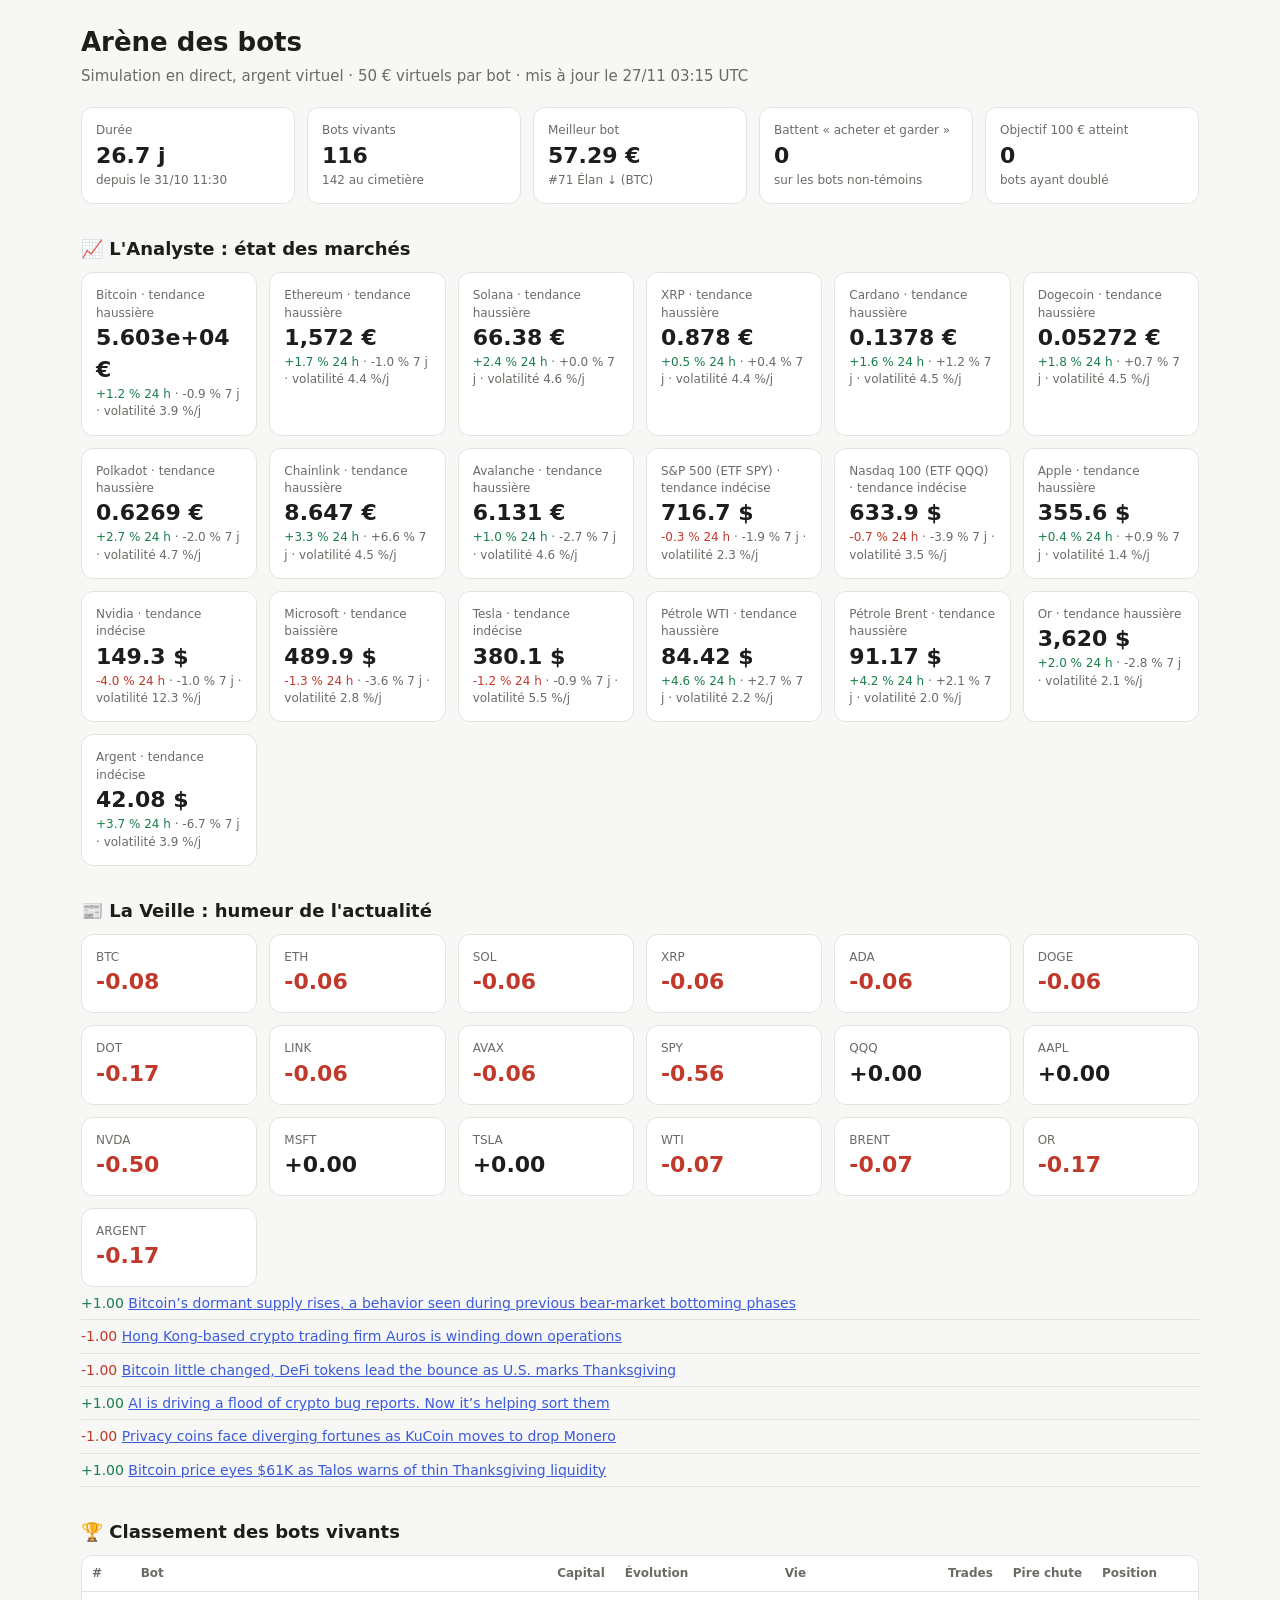
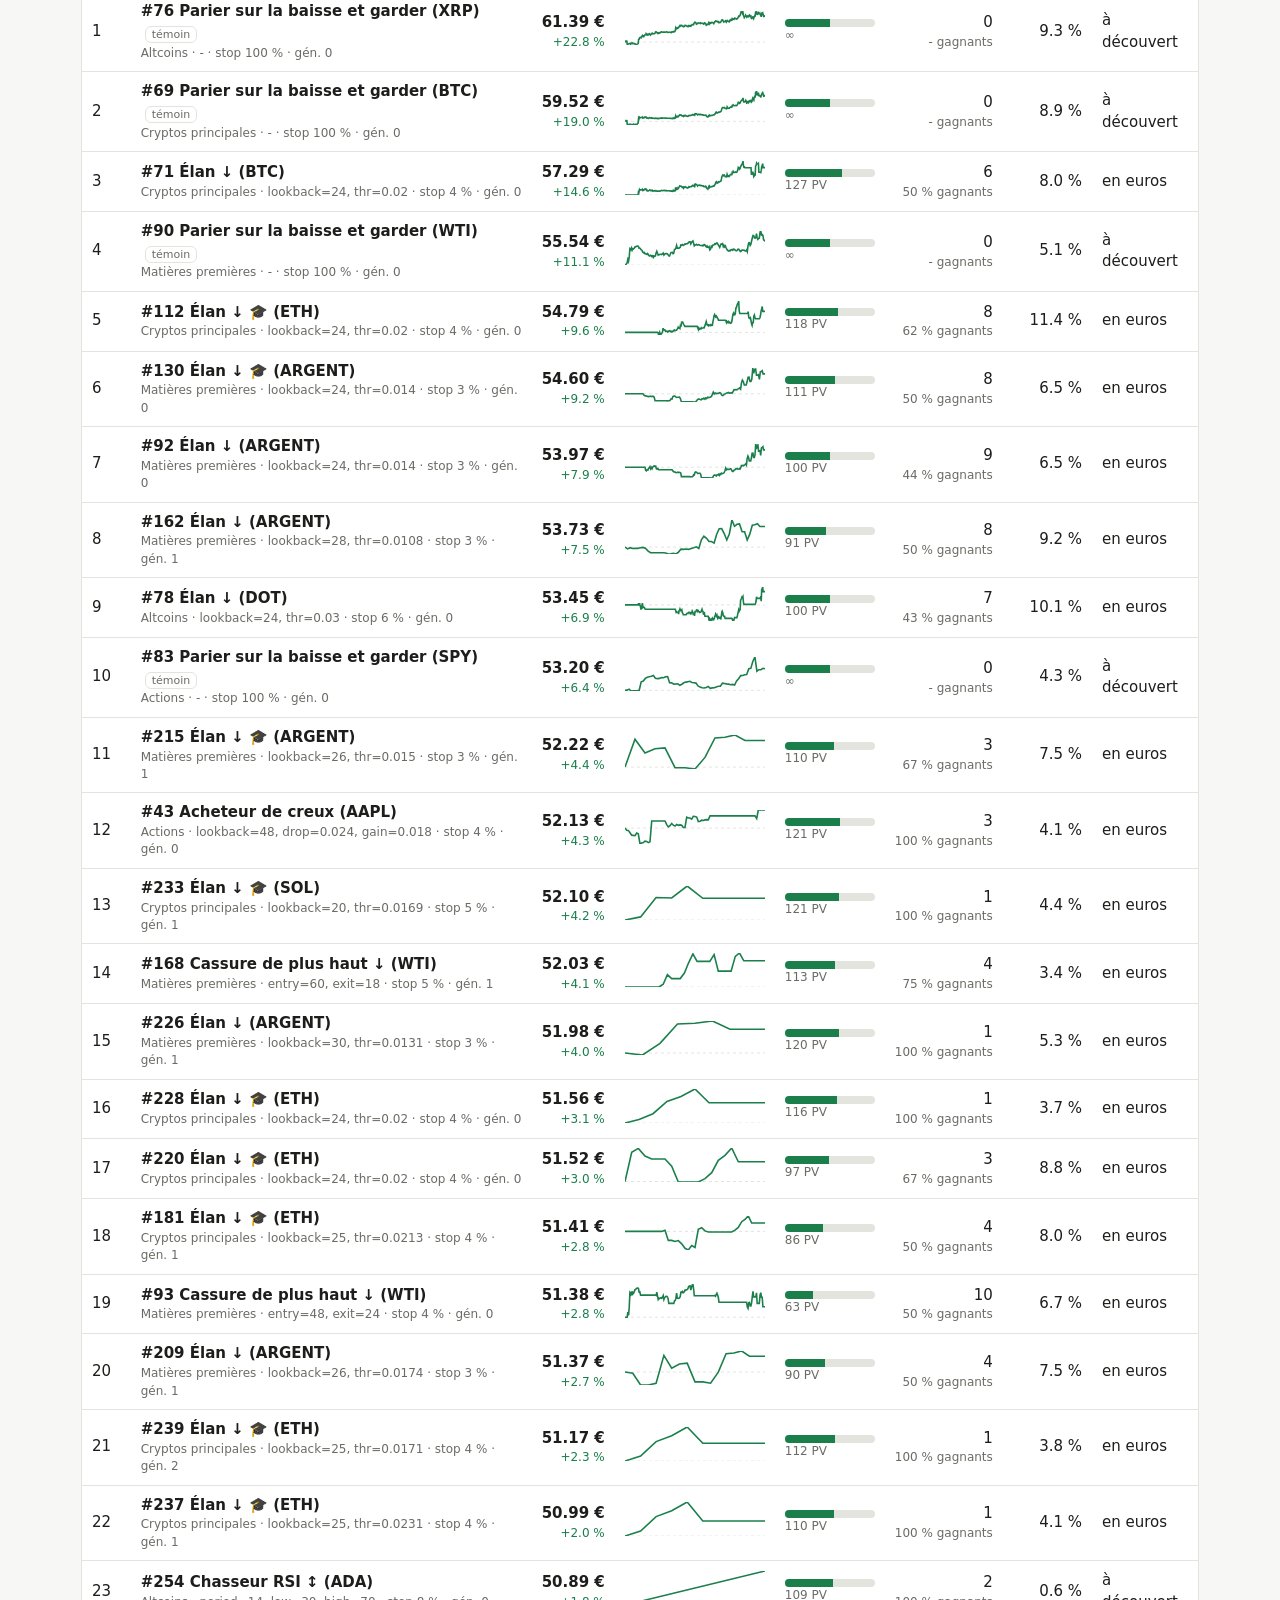
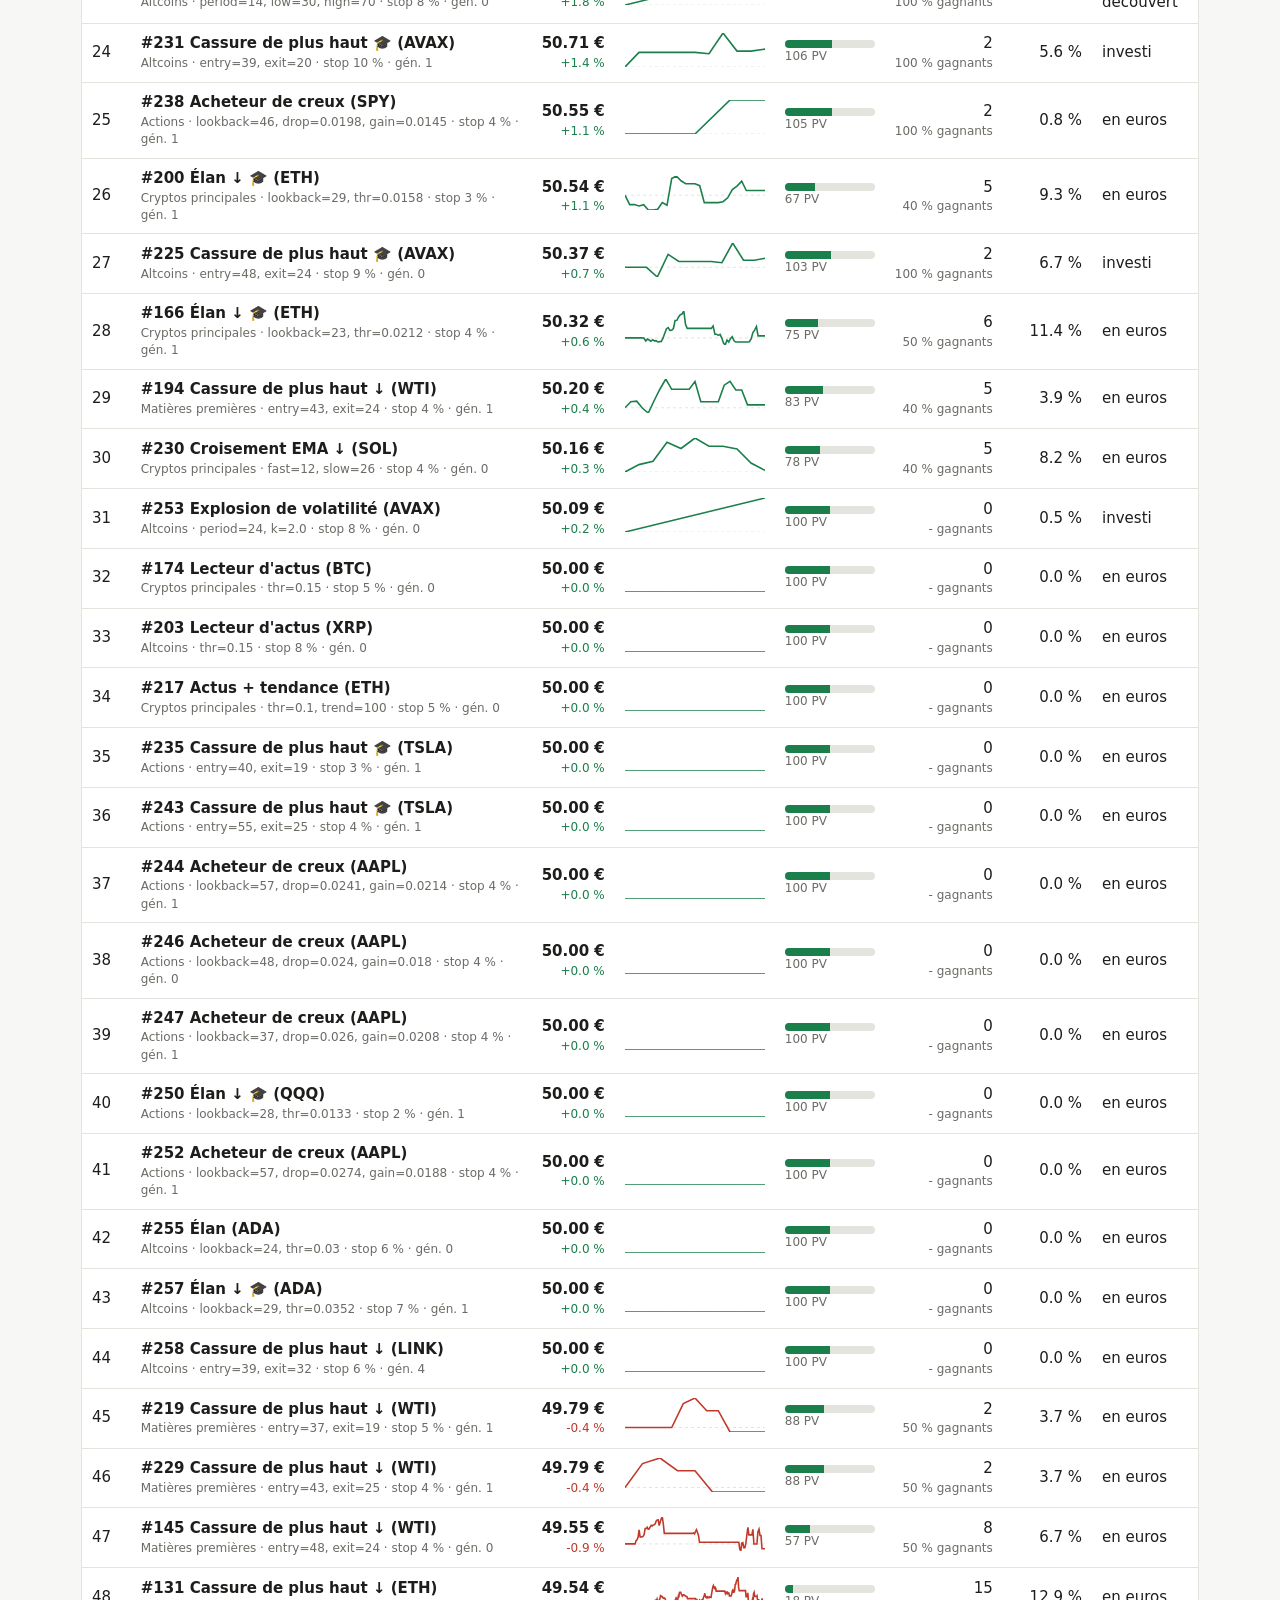
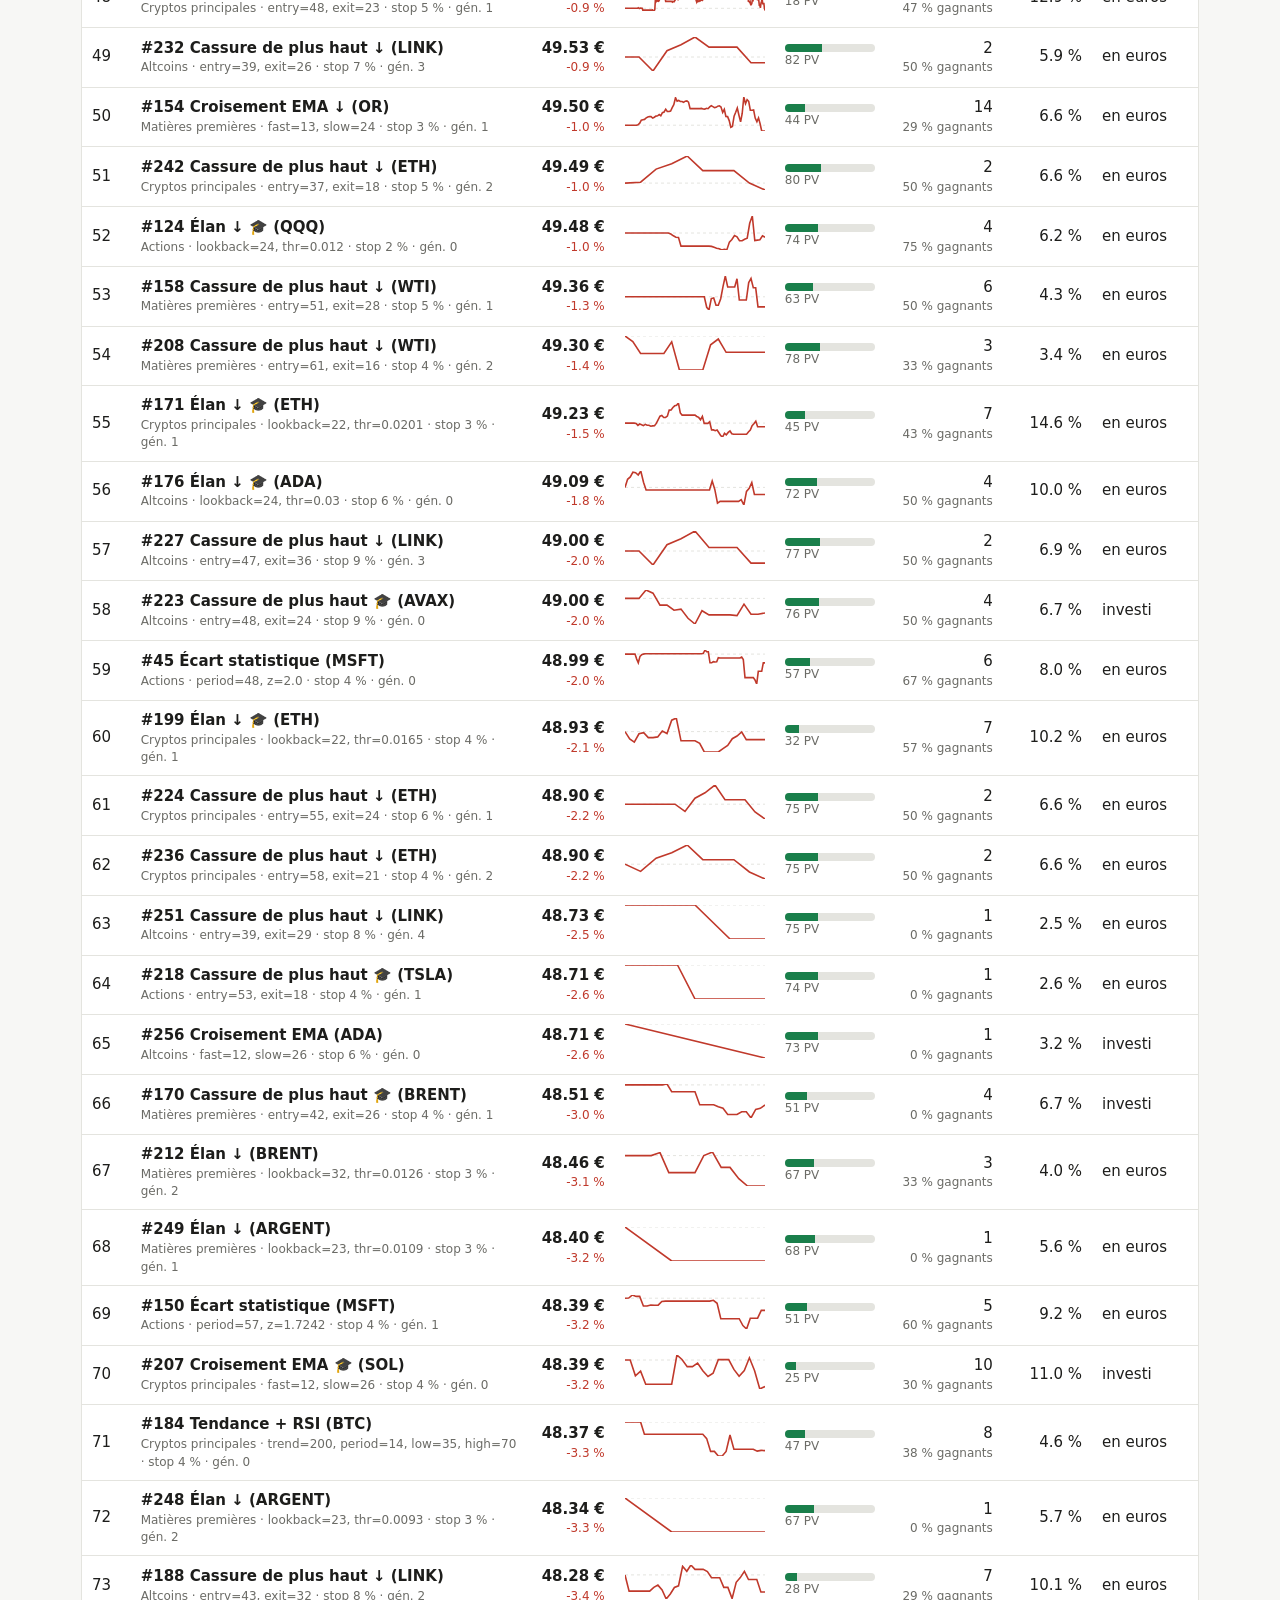
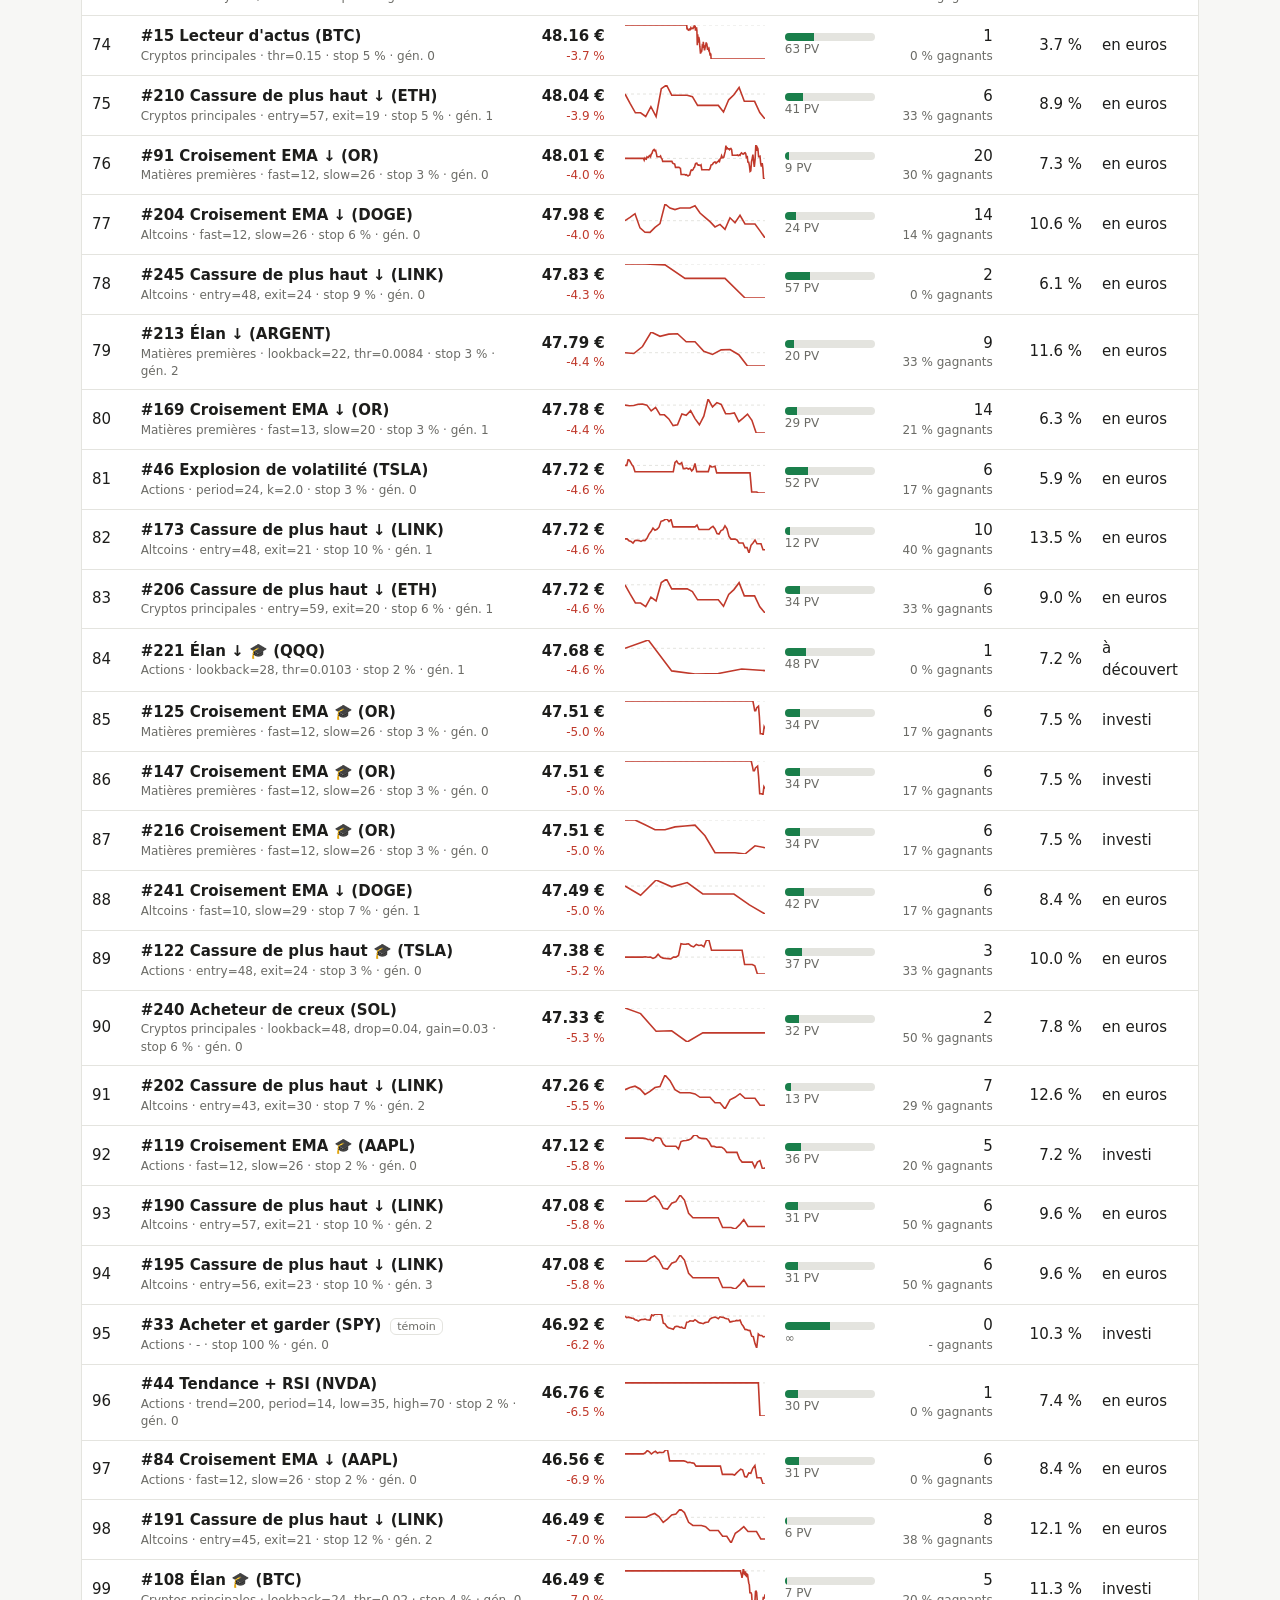
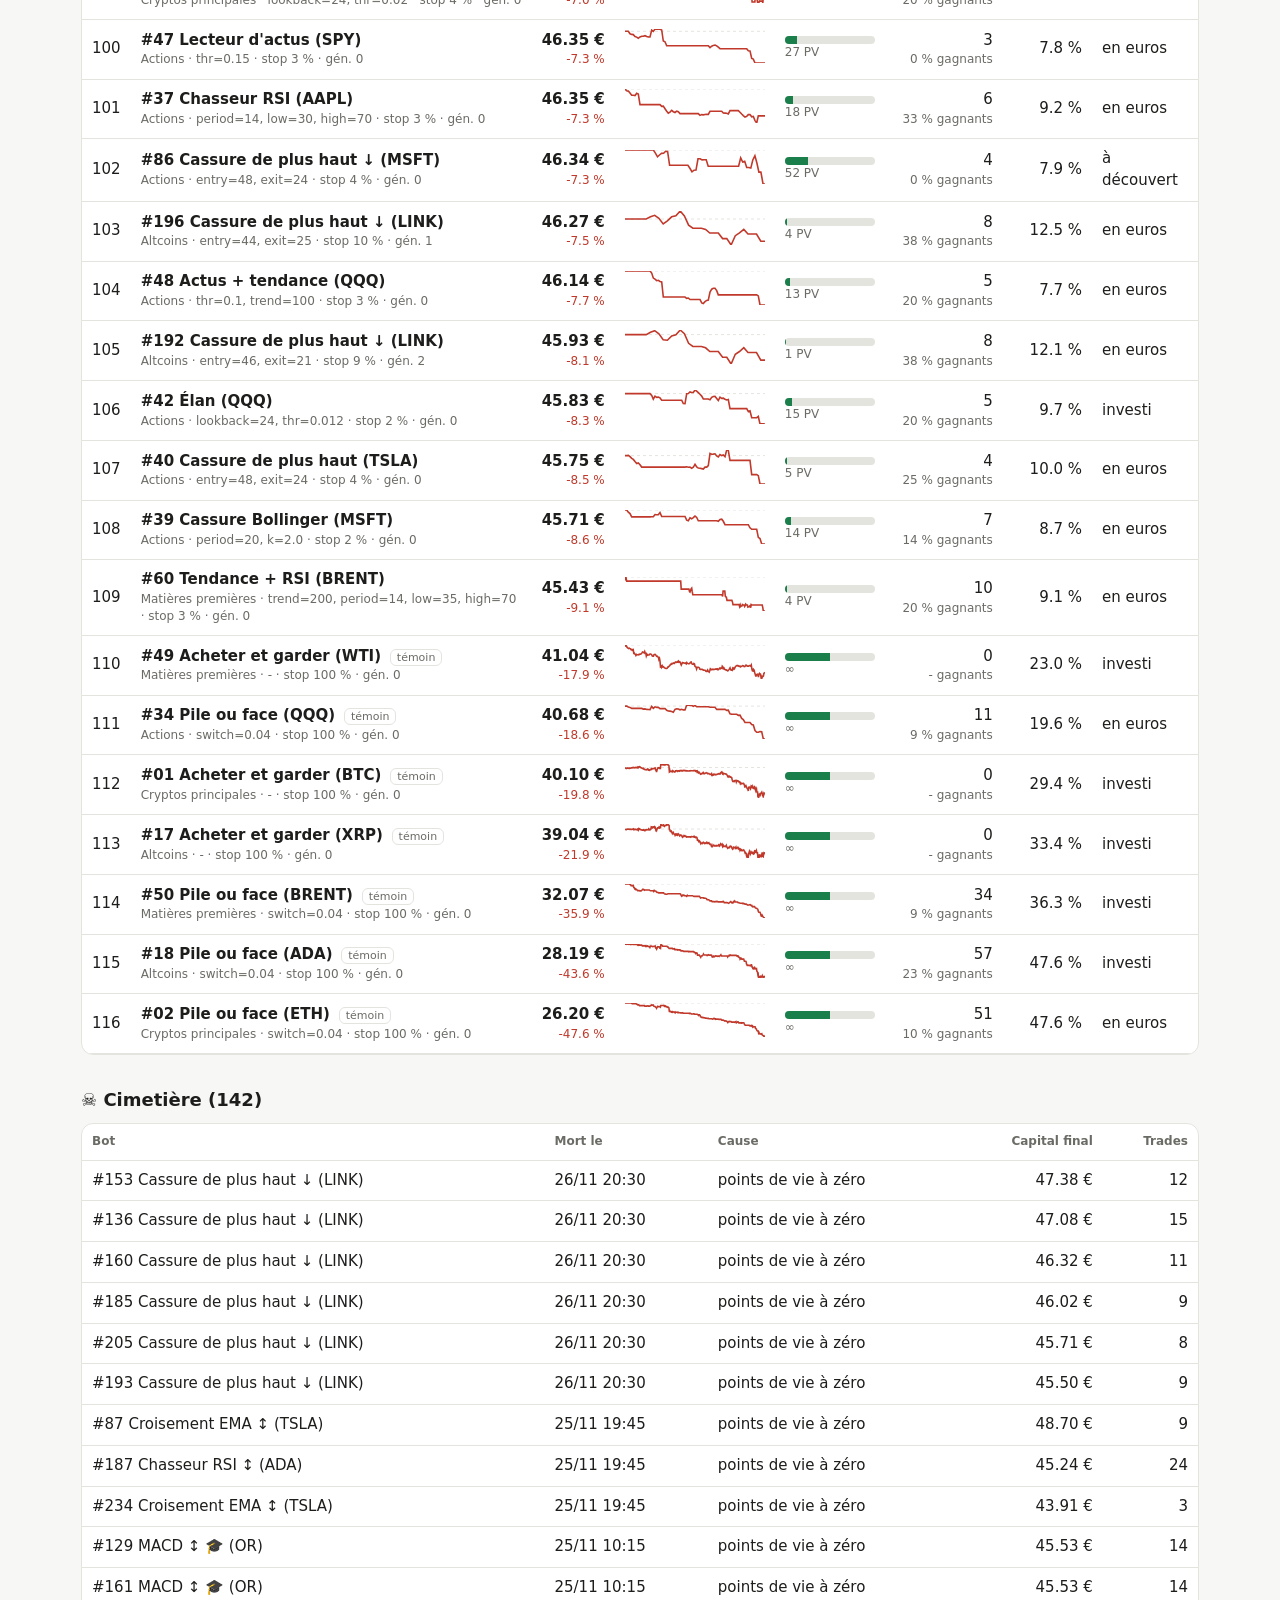
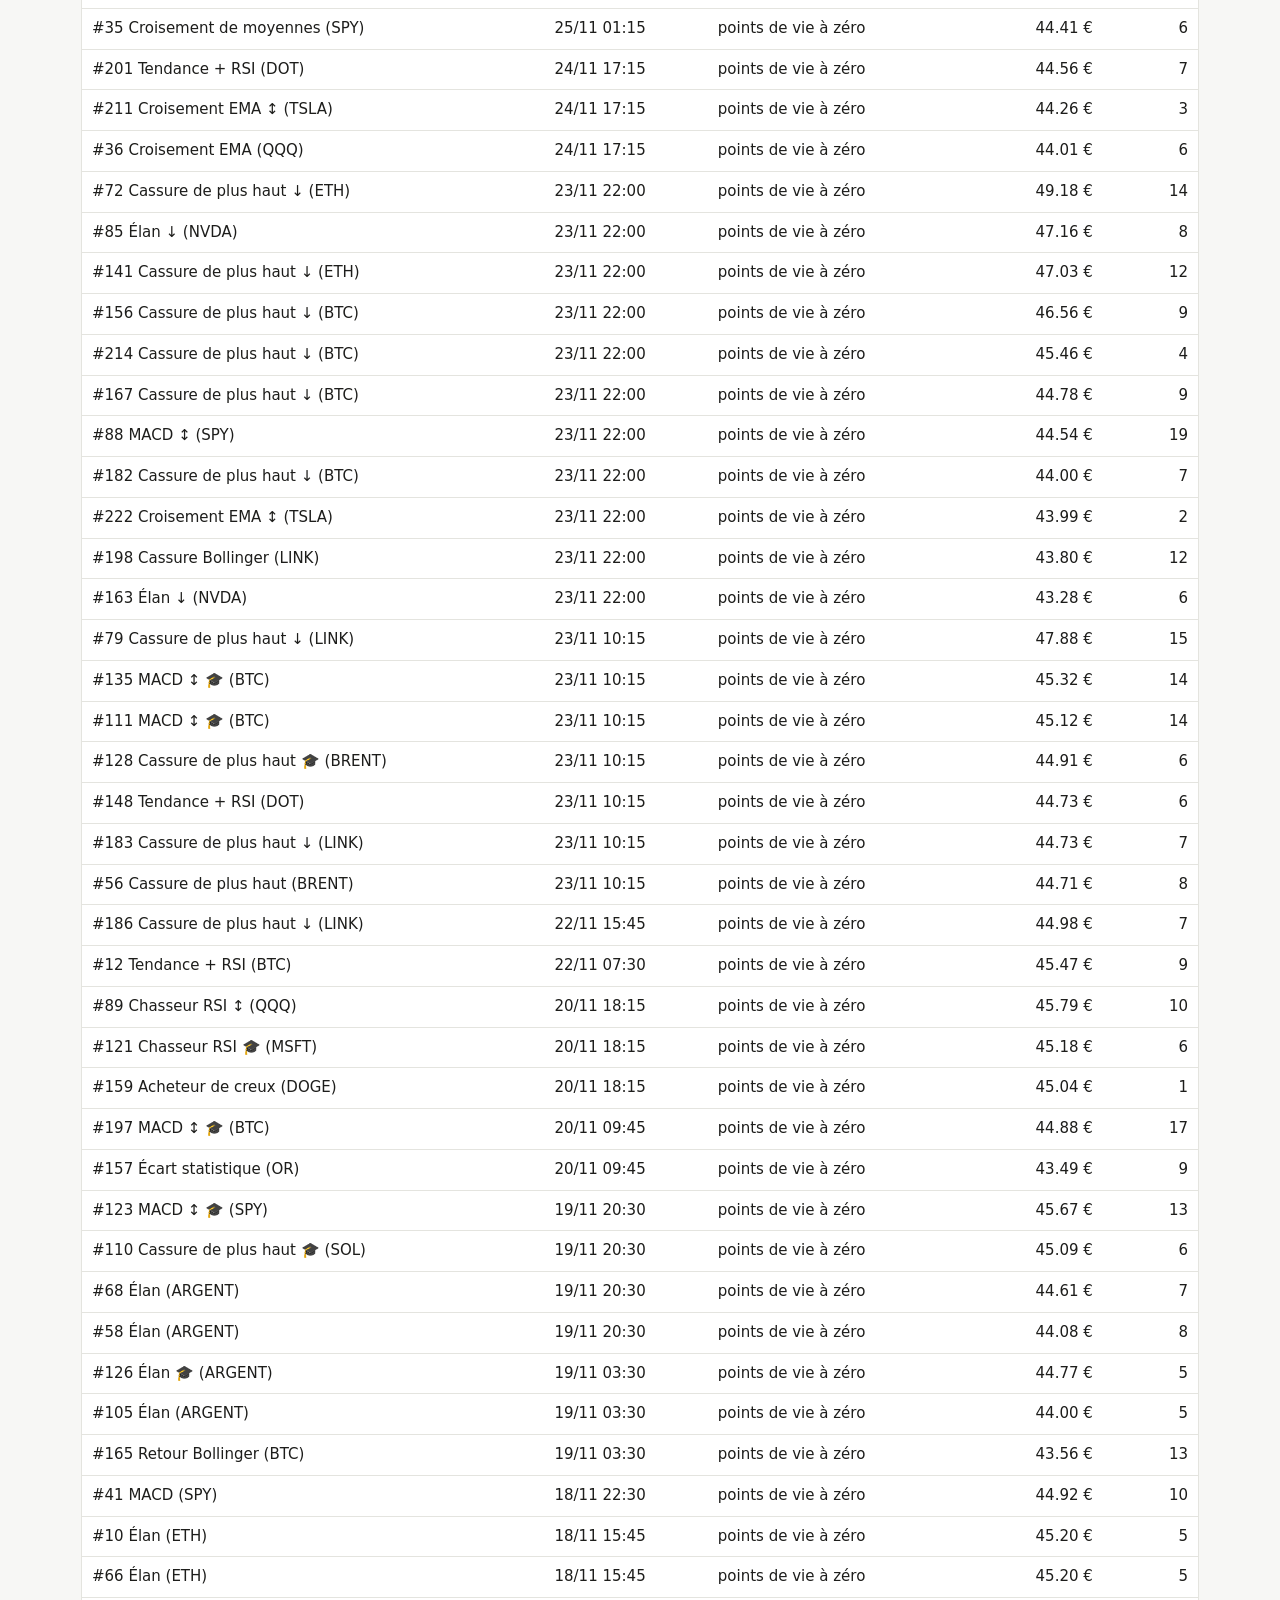
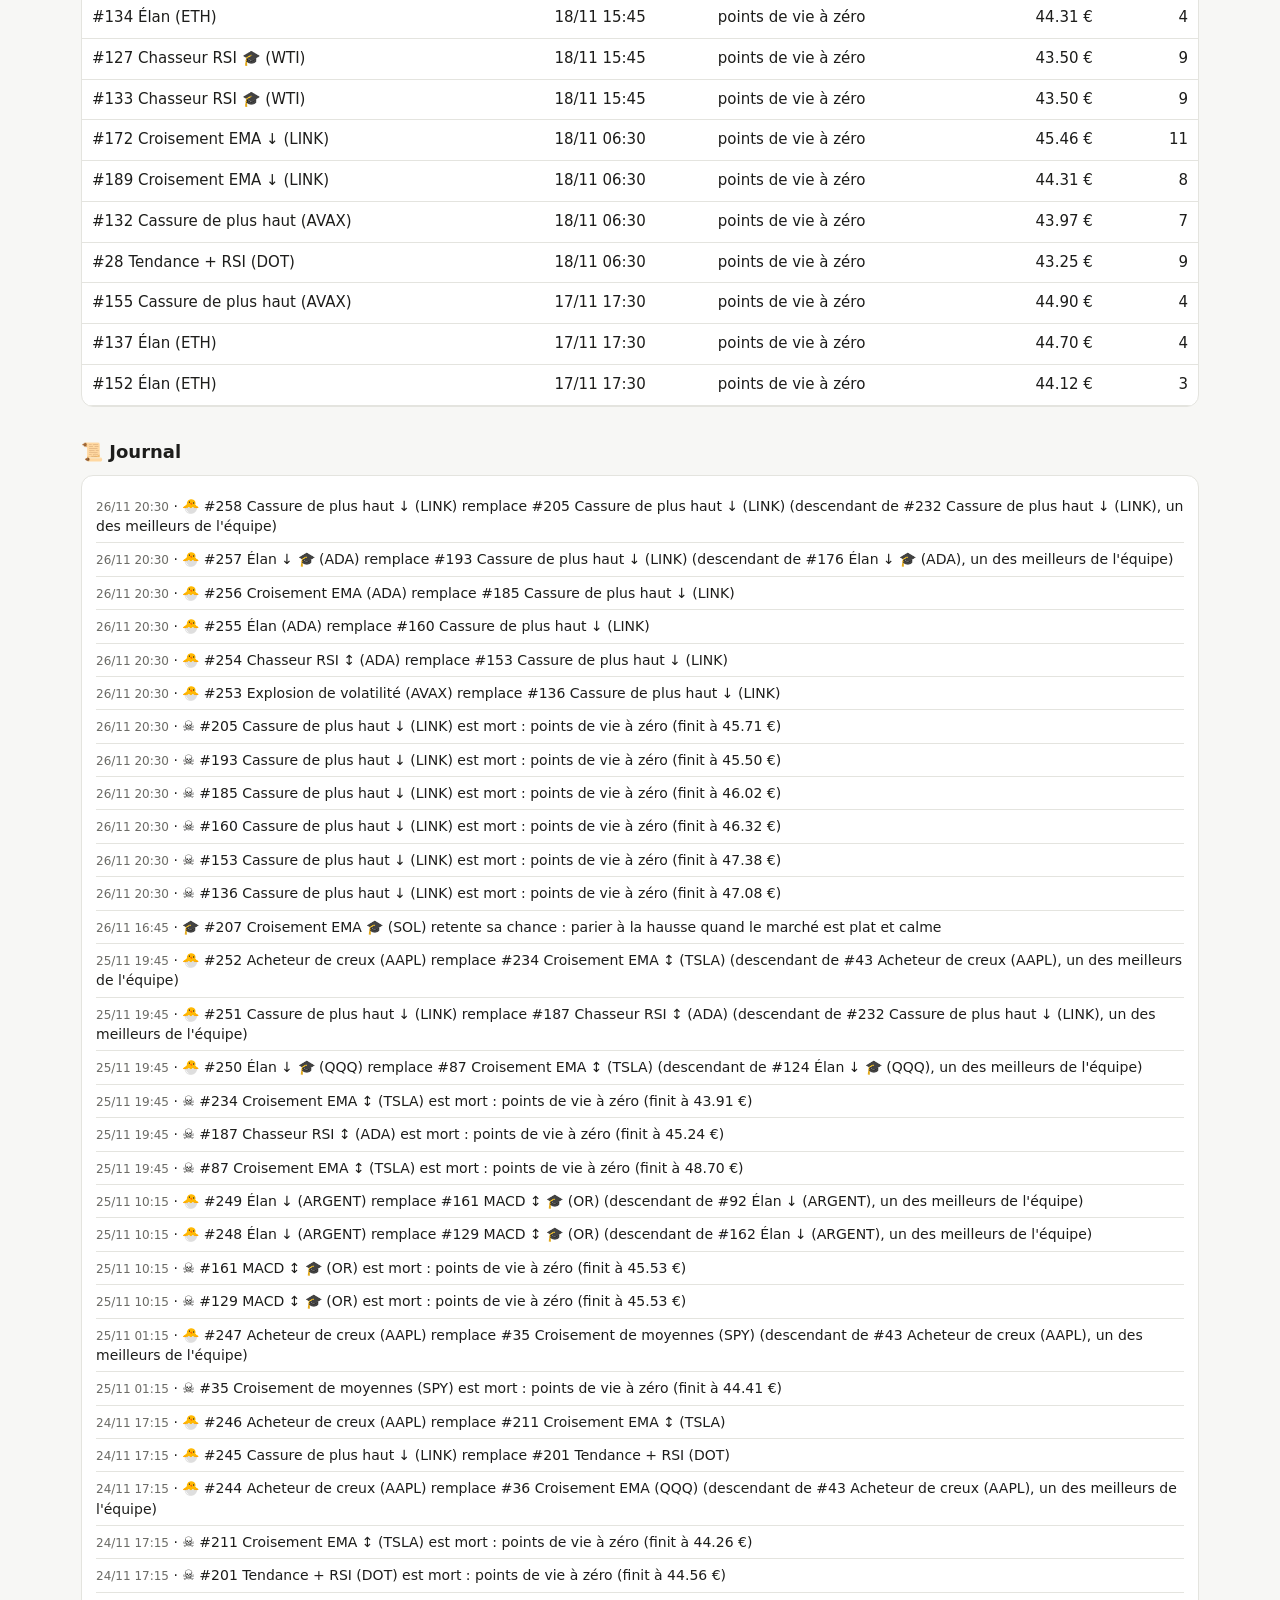
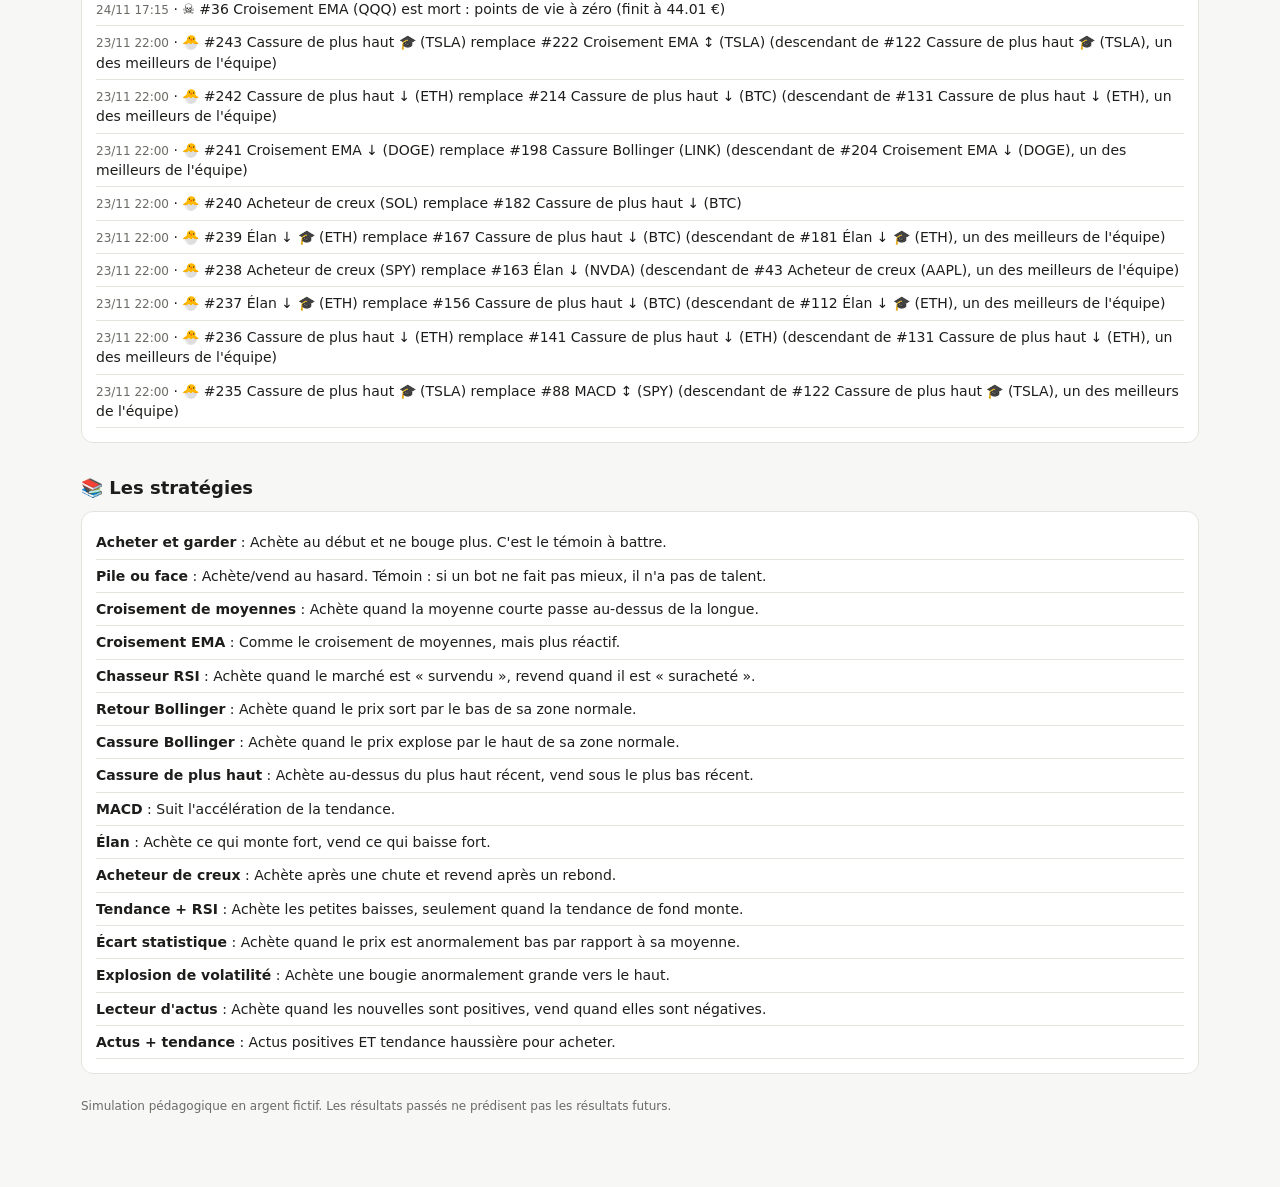
==== commit cee3aefa: "Arène : mise à jour 2026-11-27 03:31 UTC" ====
--- a/dashboard/index.html
+++ b/dashboard/index.html
@@ -15,4 +15,4 @@
 .spark .base{stroke:var(--line);stroke-dasharray:3 3}.tag{font-size:11px;border:1px solid var(--line);border-radius:6px;padding:1px 6px;color:var(--mut);margin-left:4px}
 ul.ev{list-style:none;padding:0;margin:0}ul.ev li{padding:6px 0;border-bottom:1px solid var(--line);font-size:14px}
 .warn{border-left:4px solid var(--down)}a{color:var(--acc)}
-</style></head><body><main><h1>Arène des bots</h1><p class="lead">Simulation en direct, argent virtuel · 50 € virtuels par bot · mis à jour le 26/11 20:30 UTC</p><div class="grid"><div class="card"><div class="sub">Durée</div><div class="big">26.4 j</div><div class="sub">depuis le 31/10 11:30</div></div><div class="card"><div class="sub">Bots vivants</div><div class="big">116</div><div class="sub">142 au cimetière</div></div><div class="card"><div class="sub">Meilleur bot</div><div class="big">57.29 €</div><div class="sub">#71 Élan ↓ (BTC)</div></div><div class="card"><div class="sub">Battent « acheter et garder »</div><div class="big">0</div><div class="sub">sur les bots non-témoins</div></div><div class="card"><div class="sub">Objectif 100 € atteint</div><div class="big">0</div><div class="sub">bots ayant doublé</div></div></div><h2>📈 L'Analyste : état des marchés</h2><div class="grid"><div class="card"><div class="sub">Bitcoin · tendance haussière</div><div class="big">5.536e+04 €</div><div class="sub"><span class="up">+1.5 % 24 h</span> · -2.1 % 7 j · volatilité 3.9 %/j</div></div><div class="card"><div class="sub">Ethereum · tendance haussière</div><div class="big">1,553 €</div><div class="sub"><span class="up">+1.4 % 24 h</span> · -3.3 % 7 j · volatilité 4.4 %/j</div></div><div class="card"><div class="sub">Solana · tendance haussière</div><div class="big">65 €</div><div class="sub"><span class="up">+1.7 % 24 h</span> · -2.2 % 7 j · volatilité 4.6 %/j</div></div><div class="card"><div class="sub">XRP · tendance haussière</div><div class="big">0.8674 €</div><div class="sub"><span class="up">+1.8 % 24 h</span> · -1.3 % 7 j · volatilité 4.5 %/j</div></div><div class="card"><div class="sub">Cardano · tendance haussière</div><div class="big">0.1375 €</div><div class="sub"><span class="up">+3.3 % 24 h</span> · -0.6 % 7 j · volatilité 4.6 %/j</div></div><div class="card"><div class="sub">Dogecoin · tendance haussière</div><div class="big">0.05192 €</div><div class="sub"><span class="up">+2.5 % 24 h</span> · -2.2 % 7 j · volatilité 4.6 %/j</div></div><div class="card"><div class="sub">Polkadot · tendance haussière</div><div class="big">0.6127 €</div><div class="sub"><span class="up">+2.0 % 24 h</span> · -5.7 % 7 j · volatilité 4.8 %/j</div></div><div class="card"><div class="sub">Chainlink · tendance haussière</div><div class="big">8.455 €</div><div class="sub"><span class="up">+2.4 % 24 h</span> · +3.2 % 7 j · volatilité 4.5 %/j</div></div><div class="card"><div class="sub">Avalanche · tendance haussière</div><div class="big">6.059 €</div><div class="sub"><span class="up">+0.8 % 24 h</span> · -4.5 % 7 j · volatilité 4.6 %/j</div></div><div class="card"><div class="sub">S&amp;P 500 (ETF SPY) · tendance indécise</div><div class="big">716.7 $</div><div class="sub"><span class="down">-0.3 % 24 h</span> · -1.9 % 7 j · volatilité 2.3 %/j</div></div><div class="card"><div class="sub">Nasdaq 100 (ETF QQQ) · tendance indécise</div><div class="big">633.9 $</div><div class="sub"><span class="down">-0.7 % 24 h</span> · -3.9 % 7 j · volatilité 3.5 %/j</div></div><div class="card"><div class="sub">Apple · tendance haussière</div><div class="big">355.6 $</div><div class="sub"><span class="up">+0.4 % 24 h</span> · +0.9 % 7 j · volatilité 1.4 %/j</div></div><div class="card"><div class="sub">Nvidia · tendance indécise</div><div class="big">149.3 $</div><div class="sub"><span class="down">-4.0 % 24 h</span> · -1.0 % 7 j · volatilité 12.3 %/j</div></div><div class="card"><div class="sub">Microsoft · tendance baissière</div><div class="big">489.9 $</div><div class="sub"><span class="down">-1.3 % 24 h</span> · -3.6 % 7 j · volatilité 2.8 %/j</div></div><div class="card"><div class="sub">Tesla · tendance indécise</div><div class="big">380.1 $</div><div class="sub"><span class="down">-1.2 % 24 h</span> · -0.9 % 7 j · volatilité 5.5 %/j</div></div><div class="card"><div class="sub">Pétrole WTI · tendance haussière</div><div class="big">84.42 $</div><div class="sub"><span class="up">+4.6 % 24 h</span> · +2.7 % 7 j · volatilité 2.2 %/j</div></div><div class="card"><div class="sub">Pétrole Brent · tendance haussière</div><div class="big">91.17 $</div><div class="sub"><span class="up">+4.2 % 24 h</span> · +2.1 % 7 j · volatilité 2.0 %/j</div></div><div class="card"><div class="sub">Or · tendance haussière</div><div class="big">3,620 $</div><div class="sub"><span class="up">+2.0 % 24 h</span> · -2.8 % 7 j · volatilité 2.1 %/j</div></div><div class="card"><div class="sub">Argent · tendance indécise</div><div class="big">42.08 $</div><div class="sub"><span class="up">+3.7 % 24 h</span> · -6.7 % 7 j · volatilité 3.9 %/j</div></div></div><h2>📰 La Veille : humeur de l'actualité</h2><div class="grid"><div class="card"><div class="sub">BTC</div><div class="big down">-0.06</div></div><div class="card"><div class="sub">ETH</div><div class="big down">-0.14</div></div><div class="card"><div class="sub">SOL</div><div class="big down">-0.14</div></div><div class="card"><div class="sub">XRP</div><div class="big down">-0.12</div></div><div class="card"><div class="sub">ADA</div><div class="big down">-0.14</div></div><div class="card"><div class="sub">DOGE</div><div class="big down">-0.14</div></div><div class="card"><div class="sub">DOT</div><div class="big down">-0.25</div></div><div class="card"><div class="sub">LINK</div><div class="big down">-0.14</div></div><div class="card"><div class="sub">AVAX</div><div class="big down">-0.14</div></div><div class="card"><div class="sub">SPY</div><div class="big down">-0.26</div></div><div class="card"><div class="sub">QQQ</div><div class="big ">+0.00</div></div><div class="card"><div class="sub">AAPL</div><div class="big ">+0.00</div></div><div class="card"><div class="sub">NVDA</div><div class="big down">-0.67</div></div><div class="card"><div class="sub">MSFT</div><div class="big ">+0.00</div></div><div class="card"><div class="sub">TSLA</div><div class="big ">+0.00</div></div><div class="card"><div class="sub">WTI</div><div class="big ">+0.00</div></div><div class="card"><div class="sub">BRENT</div><div class="big ">+0.00</div></div><div class="card"><div class="sub">OR</div><div class="big ">+0.00</div></div><div class="card"><div class="sub">ARGENT</div><div class="big ">+0.00</div></div></div><ul class='ev'><li><span class="up">+1.00</span> <a href="https://www.coindesk.com/markets/2026/11/26/bitcoin-s-dormant-supply-rises-a-behavior-seen-during-previous-bear-market-bottoming-phases" rel="noopener">Bitcoin’s dormant supply rises, a behavior seen during previous bear-market bottoming phases</a></li><li><span class="down">-1.00</span> <a href="https://www.coindesk.com/markets/2026/11/26/major-crypto-trading-firm-auros-is-winding-down-operations-sources" rel="noopener">Hong Kong-based crypto trading firm Auros is winding down operations</a></li><li><span class="down">-1.00</span> <a href="https://www.coindesk.com/markets/2026/11/26/bitcoin-little-changed-defi-tokens-lead-the-bounce-as-u-s-marks-thanksgiving" rel="noopener">Bitcoin little changed, DeFi tokens lead the bounce as U.S. marks Thanksgiving</a></li><li><span class="up">+1.00</span> <a href="https://cointelegraph.com/markets/bitcoin-price-talos-warns-thin-thanksgiving-liquidity?utm_source=rss_feed&amp;utm_medium=rss&amp;utm_campaign=rss_partner_inbound" rel="noopener">Bitcoin price eyes $61K as Talos warns of thin Thanksgiving liquidity</a></li><li><span class="down">-1.00</span> <a href="https://cointelegraph.com/news/uk-fca-defi-regulation-binance-hack?utm_source=rss_feed&amp;utm_medium=rss&amp;utm_campaign=rss_partner_inbound" rel="noopener">UK regulator plans tighter DeFi rules, citing $6.3B Binance hack: Report</a></li><li><span class="up">+1.00</span> <a href="https://cointelegraph.com/news/why-ecb-collateral-eligibility-could-boost-demand-tokenized-bonds?utm_source=rss_feed&amp;utm_medium=rss&amp;utm_campaign=rss_partner_inbound" rel="noopener">Why ECB collateral eligibility could boost demand for tokenized bonds</a></li></ul><h2>🏆 Classement des bots vivants</h2><div class="wrap"><table><thead><tr><th>#</th><th>Bot</th><th class="num">Capital</th><th>Évolution</th><th>Vie</th><th class="num">Trades</th><th class="num">Pire chute</th><th>Position</th></tr></thead><tbody><tr><td>1</td><td><b>#76 Parier sur la baisse et garder (XRP)</b> <span class="tag">témoin</span><div class="sub">Altcoins · - · stop 100 % · gén. 0</div></td><td class="num"><b>61.85 €</b><div class="sub up">+23.7 %</div></td><td><svg class="spark" viewBox="0 0 140 34" width="140" height="34" aria-hidden="true"><line x1="0" x2="140" y1="31.1" y2="31.1" class="base"/><polyline points="0.0,31.1 0.5,30.7 0.9,30.0 1.4,30.1 1.9,30.2 2.4,33.9 2.8,33.1 3.3,33.0 3.8,32.8 4.2,32.7 4.7,32.5 5.2,32.3 5.7,33.1 6.1,32.7 6.6,32.4 7.1,31.8 7.5,32.4 8.0,32.7 8.5,32.4 9.0,32.5 9.4,32.5 9.9,32.8 10.4,34.0 10.8,33.4 11.3,33.8 11.8,33.6 12.3,33.1 12.7,32.9 13.2,32.6 13.7,28.4 14.1,28.3 14.6,26.8 15.1,26.6 15.6,26.5 16.0,26.8 16.5,25.7 17.0,25.5 17.4,24.5 17.9,25.3 18.4,24.9 18.9,25.5 19.3,24.6 19.8,24.1 20.3,23.8 20.7,23.7 21.2,22.6 21.7,23.2 22.2,24.1 22.6,24.0 23.1,23.3 23.6,23.7 24.0,23.3 24.5,22.7 25.0,23.0 25.5,24.1 25.9,23.7 26.4,23.2 26.9,22.9 27.3,22.1 27.8,22.4 28.3,22.8 28.8,22.7 29.2,22.7 29.7,22.7 30.2,22.1 30.6,21.1 31.1,20.7 31.6,21.0 32.1,21.7 32.5,21.8 33.0,22.5 33.5,22.1 33.9,21.7 34.4,22.1 34.9,21.5 35.4,21.5 35.8,21.6 36.3,20.9 36.8,20.9 37.2,21.1 37.7,21.3 38.2,21.3 38.7,21.1 39.1,21.1 39.6,21.0 40.1,21.1 40.5,21.2 41.0,21.1 41.5,20.9 42.0,20.7 42.4,21.3 42.9,21.4 43.4,21.5 43.8,21.3 44.3,21.3 44.8,21.3 45.3,21.1 45.7,21.5 46.2,21.4 46.7,21.6 47.1,20.9 47.6,20.9 48.1,20.9 48.6,20.5 49.0,20.9 49.5,20.6 50.0,20.5 50.4,19.9 50.9,17.0 51.4,18.0 51.9,17.4 52.3,16.7 52.8,17.2 53.3,16.6 53.7,16.8 54.2,16.0 54.7,15.2 55.2,14.5 55.6,15.1 56.1,14.6 56.6,14.6 57.0,14.3 57.5,15.1 58.0,15.3 58.5,15.2 58.9,15.7 59.4,15.5 59.9,14.9 60.3,14.3 60.8,14.5 61.3,14.6 61.8,14.8 62.2,15.3 62.7,15.5 63.2,15.7 63.6,14.6 64.1,14.6 64.6,15.0 65.1,14.8 65.5,15.2 66.0,15.3 66.5,14.3 66.9,14.2 67.4,13.5 67.9,13.5 68.4,13.6 68.8,13.6 69.3,12.0 69.8,11.8 70.2,11.1 70.7,11.5 71.2,12.0 71.6,13.1 72.1,12.6 72.6,12.4 73.1,12.5 73.5,11.9 74.0,12.0 74.5,12.0 74.9,12.0 75.4,12.5 75.9,11.9 76.4,12.2 76.8,12.3 77.3,12.4 77.8,12.3 78.2,12.4 78.7,13.0 79.2,12.4 79.7,12.0 80.1,12.7 80.6,12.4 81.1,13.0 81.5,14.3 82.0,14.0 82.5,13.4 83.0,13.5 83.4,13.0 83.9,11.9 84.4,13.0 84.8,11.9 85.3,12.5 85.8,11.9 86.3,12.0 86.7,11.5 87.2,11.6 87.7,11.6 88.1,11.5 88.6,11.8 89.1,12.6 89.6,11.5 90.0,10.7 90.5,10.7 91.0,9.8 91.4,9.9 91.9,10.4 92.4,10.5 92.9,10.9 93.3,10.5 93.8,11.0 94.3,11.7 94.7,11.3 95.2,11.5 95.7,11.5 96.2,11.1 96.6,9.8 97.1,9.1 97.6,8.7 98.0,9.1 98.5,10.2 99.0,10.9 99.5,10.5 99.9,10.6 100.4,10.7 100.9,9.8 101.3,10.2 101.8,10.9 102.3,9.6 102.8,9.5 103.2,10.2 103.7,10.4 104.2,10.7 104.6,10.8 105.1,9.4 105.6,9.6 106.1,8.9 106.5,9.5 107.0,9.3 107.5,7.8 107.9,8.5 108.4,8.0 108.9,8.1 109.4,8.4 109.8,7.3 110.3,7.2 110.8,7.5 111.2,7.9 111.7,7.7 112.2,8.1 112.7,7.5 113.1,7.2 113.6,6.2 114.1,5.1 114.5,5.4 115.0,5.0 115.5,4.4 116.0,2.2 116.4,1.1 116.9,0.3 117.4,0.0 117.8,2.1 118.3,1.1 118.8,4.1 119.3,5.5 119.7,6.7 120.2,5.9 120.7,5.2 121.1,4.1 121.6,5.0 122.1,6.1 122.6,5.5 123.0,4.9 123.5,4.8 124.0,6.4 124.4,4.4 124.9,4.0 125.4,4.7 125.9,5.3 126.3,5.0 126.8,7.4 127.3,7.5 127.7,7.0 128.2,5.8 128.7,5.9 129.2,7.3 129.6,5.9 130.1,4.9 130.6,5.1 131.0,1.2 131.5,1.3 132.0,0.5 132.5,3.2 132.9,3.3 133.4,3.0 133.9,1.8 134.3,2.6 134.8,2.7 135.3,2.1 135.8,3.7 136.2,4.5 136.7,5.8 137.2,2.2 137.6,2.3 138.1,1.8 138.6,3.8 139.1,5.4 139.5,5.1 140.0,5.0" class="up"/></svg></td><td><div class="hp"><div style="width:50%"></div></div><div class="sub">∞</div></td><td class="num">0<div class="sub">- gagnants</div></td><td class="num">9.3 %</td><td>à découvert</td></tr><tr><td>2</td><td><b>#69 Parier sur la baisse et garder (BTC)</b> <span class="tag">témoin</span><div class="sub">Cryptos principales · - · stop 100 % · gén. 0</div></td><td class="num"><b>60.00 €</b><div class="sub up">+20.0 %</div></td><td><svg class="spark" viewBox="0 0 140 34" width="140" height="34" aria-hidden="true"><line x1="0" x2="140" y1="30.3" y2="30.3" class="base"/><polyline points="0.0,30.3 0.5,30.1 0.9,29.6 1.4,29.9 1.9,29.8 2.3,33.9 2.8,33.9 3.3,33.5 3.8,33.6 4.2,33.4 4.7,33.2 5.2,33.1 5.6,34.0 6.1,34.0 6.6,33.9 7.0,33.4 7.5,33.8 8.0,33.7 8.5,33.2 8.9,33.3 9.4,33.4 9.9,33.7 10.3,33.7 10.8,33.3 11.3,33.7 11.7,33.4 12.2,33.1 12.7,32.5 13.2,32.3 13.6,27.1 14.1,27.9 14.6,26.2 15.0,26.6 15.5,26.5 16.0,26.7 16.4,26.5 16.9,26.5 17.4,26.1 17.9,27.0 18.3,26.6 18.8,26.9 19.3,26.7 19.7,26.2 20.2,25.9 20.7,26.2 21.1,26.5 21.6,26.3 22.1,27.3 22.6,27.3 23.0,27.1 23.5,27.3 24.0,27.2 24.4,26.8 24.9,26.6 25.4,26.9 25.8,27.1 26.3,27.1 26.8,26.8 27.2,27.1 27.7,27.0 28.2,27.4 28.7,27.2 29.1,27.2 29.6,27.2 30.1,27.5 30.5,27.3 31.0,27.1 31.5,27.4 31.9,27.4 32.4,27.4 32.9,27.6 33.4,27.6 33.8,27.4 34.3,27.4 34.8,27.4 35.2,27.2 35.7,27.3 36.2,27.2 36.6,26.9 37.1,27.0 37.6,27.2 38.1,27.1 38.5,27.0 39.0,27.0 39.5,27.0 39.9,27.1 40.4,27.1 40.9,27.1 41.3,27.0 41.8,27.2 42.3,27.3 42.8,27.2 43.2,27.2 43.7,27.2 44.2,27.3 44.6,27.3 45.1,27.3 45.6,27.4 46.0,27.4 46.5,27.5 47.0,27.3 47.4,27.6 47.9,27.5 48.4,26.9 48.9,27.4 49.3,27.2 49.8,27.3 50.3,27.0 50.7,25.0 51.2,26.4 51.7,25.8 52.1,25.3 52.6,26.1 53.1,25.9 53.6,25.6 54.0,24.8 54.5,24.4 55.0,23.8 55.4,24.0 55.9,24.1 56.4,24.1 56.8,24.4 57.3,24.9 57.8,24.9 58.3,24.7 58.7,25.4 59.2,24.9 59.7,24.9 60.1,24.4 60.6,24.4 61.1,24.7 61.5,25.0 62.0,25.1 62.5,25.4 63.0,25.2 63.4,25.2 63.9,24.7 64.4,24.4 64.8,24.7 65.3,24.5 65.8,24.4 66.2,24.5 66.7,24.2 67.2,24.0 67.7,23.6 68.1,23.9 68.6,23.8 69.1,24.0 69.5,23.3 70.0,24.0 70.5,23.0 70.9,22.6 71.4,22.8 71.9,23.0 72.3,23.5 72.8,23.9 73.3,23.4 73.8,23.4 74.2,23.4 74.7,23.6 75.2,23.4 75.6,23.6 76.1,23.4 76.6,23.6 77.0,23.7 77.5,24.0 78.0,23.9 78.5,23.9 78.9,24.3 79.4,24.4 79.9,24.3 80.3,24.3 80.8,24.1 81.3,24.2 81.7,25.3 82.2,25.6 82.7,25.5 83.2,26.0 83.6,25.4 84.1,24.5 84.6,25.0 85.0,24.2 85.5,24.8 86.0,24.8 86.4,24.5 86.9,24.4 87.4,24.4 87.9,24.2 88.3,24.1 88.8,23.9 89.3,24.0 89.7,23.7 90.2,22.9 90.7,22.6 91.1,21.3 91.6,21.0 92.1,21.8 92.6,22.0 93.0,22.0 93.5,21.3 94.0,21.1 94.4,21.3 94.9,21.0 95.4,20.9 95.8,20.7 96.3,20.5 96.8,18.9 97.2,17.5 97.7,16.8 98.2,16.4 98.7,16.6 99.1,16.9 99.6,16.5 100.1,16.9 100.5,17.5 101.0,17.5 101.5,17.6 101.9,17.7 102.4,15.9 102.9,16.7 103.4,17.2 103.8,17.1 104.3,17.4 104.8,17.3 105.2,16.4 105.7,16.2 106.2,16.0 106.6,16.3 107.1,16.3 107.6,14.6 108.1,14.8 108.5,13.9 109.0,14.3 109.5,14.7 109.9,14.6 110.4,14.5 110.9,14.4 111.3,14.6 111.8,14.6 112.3,14.4 112.8,13.6 113.2,13.0 113.7,11.2 114.2,11.4 114.6,11.9 115.1,12.4 115.6,11.8 116.0,10.5 116.5,10.1 117.0,9.3 117.4,8.9 117.9,8.4 118.4,6.9 118.9,10.3 119.3,11.0 119.8,10.9 120.3,10.8 120.7,10.2 121.2,9.2 121.7,10.2 122.1,12.1 122.6,11.9 123.1,10.5 123.6,10.4 124.0,11.4 124.5,10.0 125.0,9.8 125.4,10.5 125.9,10.4 126.4,8.8 126.8,11.1 127.3,10.6 127.8,8.2 128.3,7.1 128.7,8.2 129.2,9.1 129.7,6.5 130.1,5.7 130.6,5.8 131.1,1.4 131.5,1.3 132.0,0.0 132.5,3.8 133.0,3.9 133.4,3.5 133.9,1.6 134.4,4.7 134.8,4.8 135.3,4.7 135.8,5.4 136.2,5.9 136.7,4.7 137.2,3.0 137.7,2.3 138.1,1.6 138.6,2.9 139.1,4.9 139.5,4.4 140.0,4.5" class="up"/></svg></td><td><div class="hp"><div style="width:50%"></div></div><div class="sub">∞</div></td><td class="num">0<div class="sub">- gagnants</div></td><td class="num">8.9 %</td><td>à découvert</td></tr><tr><td>3</td><td><b>#71 Élan ↓ (BTC)</b><div class="sub">Cryptos principales · lookback=24, thr=0.02 · stop 4 % · gén. 0</div></td><td class="num"><b>57.29 €</b><div class="sub up">+14.6 %</div></td><td><svg class="spark" viewBox="0 0 140 34" width="140" height="34" aria-hidden="true"><line x1="0" x2="140" y1="34.0" y2="34.0" class="base"/><polyline points="0.0,34.0 0.5,34.0 0.9,34.0 1.4,34.0 1.9,34.0 2.3,34.0 2.8,34.0 3.3,34.0 3.8,34.0 4.2,34.0 4.7,34.0 5.2,34.0 5.6,34.0 6.1,34.0 6.6,34.0 7.0,34.0 7.5,34.0 8.0,34.0 8.5,34.0 8.9,34.0 9.4,34.0 9.9,34.0 10.3,34.0 10.8,34.0 11.3,34.0 11.7,34.0 12.2,34.0 12.7,34.0 13.2,34.0 13.6,29.6 14.1,30.8 14.6,28.3 15.0,28.9 15.5,28.8 16.0,29.0 16.4,28.7 16.9,28.7 17.4,28.2 17.9,29.4 18.3,28.9 18.8,29.3 19.3,29.0 19.7,28.2 20.2,27.8 20.7,28.3 21.1,28.8 21.6,28.4 22.1,29.8 22.6,29.9 23.0,29.7 23.5,29.9 24.0,29.7 24.4,29.2 24.9,28.8 25.4,29.3 25.8,29.6 26.3,29.6 26.8,29.2 27.2,29.7 27.7,29.4 28.2,30.1 28.7,29.8 29.1,29.8 29.6,29.7 30.1,30.1 30.5,30.0 31.0,29.6 31.5,30.0 31.9,30.1 32.4,30.0 32.9,30.3 33.4,30.3 33.8,30.0 34.3,30.0 34.8,30.1 35.2,29.8 35.7,29.9 36.2,29.7 36.6,29.4 37.1,29.6 37.6,29.7 38.1,29.6 38.5,29.5 39.0,29.4 39.5,29.4 39.9,29.6 40.4,29.6 40.9,29.7 41.3,29.4 41.8,29.8 42.3,29.9 42.8,29.8 43.2,29.7 43.7,29.7 44.2,29.8 44.6,29.9 45.1,29.8 45.6,30.0 46.0,30.1 46.5,30.2 47.0,29.9 47.4,30.3 47.9,30.2 48.4,29.3 48.9,30.0 49.3,29.8 49.8,29.9 50.3,29.4 50.7,26.5 51.2,28.6 51.7,27.7 52.1,27.0 52.6,28.1 53.1,27.8 53.6,27.4 54.0,26.3 54.5,25.7 55.0,24.8 55.4,25.1 55.9,25.2 56.4,25.2 56.8,25.6 57.3,26.4 57.8,26.3 58.3,26.0 58.7,27.2 59.2,26.4 59.7,26.4 60.1,25.7 60.6,25.7 61.1,26.1 61.5,26.5 62.0,26.6 62.5,27.1 63.0,26.9 63.4,26.8 63.9,26.1 64.4,25.6 64.8,26.0 65.3,25.8 65.8,25.7 66.2,25.8 66.7,25.3 67.2,25.1 67.7,24.5 68.1,24.9 68.6,24.8 69.1,25.1 69.5,24.0 70.0,25.1 70.5,23.6 70.9,23.0 71.4,23.3 71.9,23.7 72.3,24.3 72.8,25.0 73.3,24.3 73.8,24.2 74.2,24.1 74.7,24.4 75.2,24.1 75.6,24.5 76.1,24.3 76.6,24.4 77.0,24.7 77.5,25.0 78.0,24.9 78.5,24.9 78.9,25.5 79.4,25.6 79.9,25.5 80.3,25.6 80.8,25.1 81.3,25.3 81.7,27.0 82.2,27.4 82.7,27.3 83.2,28.1 83.6,27.1 84.1,25.7 84.6,26.5 85.0,25.3 85.5,26.2 86.0,26.1 86.4,25.9 86.9,25.6 87.4,25.7 87.9,25.3 88.3,25.2 88.8,24.9 89.3,25.1 89.7,24.6 90.2,23.5 90.7,23.0 91.1,21.1 91.6,20.7 92.1,21.8 92.6,22.2 93.0,22.1 93.5,21.1 94.0,20.8 94.4,21.1 94.9,20.7 95.4,20.6 95.8,20.2 96.3,19.9 96.8,17.7 97.2,15.6 97.7,14.6 98.2,13.9 98.7,14.2 99.1,14.7 99.6,14.1 100.1,14.7 100.5,15.6 101.0,15.6 101.5,15.7 101.9,15.8 102.4,13.3 102.9,14.4 103.4,15.2 103.8,15.0 104.3,15.5 104.8,15.3 105.2,14.0 105.7,13.7 106.2,13.4 106.6,13.8 107.1,13.8 107.6,11.4 108.1,11.6 108.5,10.3 109.0,10.9 109.5,11.5 109.9,11.2 110.4,11.2 110.9,11.0 111.3,11.4 111.8,11.3 112.3,11.1 112.8,9.9 113.2,8.9 113.7,6.3 114.2,6.6 114.6,7.3 115.1,8.2 115.6,7.3 116.0,5.3 116.5,4.8 117.0,3.6 117.4,2.9 117.9,2.3 118.4,0.0 118.9,5.0 119.3,6.1 119.8,5.9 120.3,6.8 120.7,6.8 121.2,6.8 121.7,6.8 122.1,6.8 122.6,6.8 123.1,6.8 123.6,6.8 124.0,6.8 124.5,6.8 125.0,6.8 125.4,6.8 125.9,6.8 126.4,6.8 126.8,13.1 127.3,13.1 127.8,12.9 128.3,10.7 128.7,12.8 129.2,15.6 129.7,15.0 130.1,13.4 130.6,13.6 131.1,4.9 131.5,4.6 132.0,2.1 132.5,2.8 133.0,2.8 133.4,2.8 133.9,2.4 134.4,11.3 134.8,11.3 135.3,11.3 135.8,11.3 136.2,11.6 136.7,9.2 137.2,5.7 137.7,4.3 138.1,2.7 138.6,6.6 139.1,6.6 139.5,6.6 140.0,6.6" class="up"/></svg></td><td><div class="hp"><div style="width:64%"></div></div><div class="sub">127 PV</div></td><td class="num">6<div class="sub">50 % gagnants</div></td><td class="num">8.0 %</td><td>en euros</td></tr><tr><td>4</td><td><b>#90 Parier sur la baisse et garder (WTI)</b> <span class="tag">témoin</span><div class="sub">Matières premières · - · stop 100 % · gén. 0</div></td><td class="num"><b>55.54 €</b><div class="sub up">+11.1 %</div></td><td><svg class="spark" viewBox="0 0 140 34" width="140" height="34" aria-hidden="true"><line x1="0" x2="140" y1="34.0" y2="34.0" class="base"/><polyline points="0.0,34.0 0.7,33.6 1.4,32.8 2.1,31.9 2.8,28.5 3.5,30.4 4.2,26.2 4.9,17.8 5.7,18.7 6.4,16.9 7.1,19.2 7.8,17.6 8.5,18.0 9.2,17.3 9.9,16.0 10.6,15.9 11.3,15.4 12.0,15.1 12.7,15.1 13.4,15.3 14.1,17.3 14.8,17.1 15.6,18.1 16.3,19.0 17.0,19.4 17.7,21.0 18.4,21.8 19.1,21.4 19.8,22.7 20.5,22.6 21.2,23.0 21.9,23.5 22.6,22.6 23.3,23.5 24.0,24.7 24.7,25.0 25.5,24.3 26.2,24.7 26.9,25.6 27.6,24.9 28.3,26.4 29.0,24.9 29.7,25.4 30.4,25.0 31.1,22.1 31.8,20.3 32.5,22.3 33.2,24.1 33.9,23.5 34.6,23.6 35.4,23.3 36.1,23.2 36.8,23.5 37.5,23.0 38.2,22.1 38.9,24.1 39.6,23.2 40.3,22.8 41.0,22.5 41.7,22.5 42.4,22.9 43.1,23.7 43.8,24.8 44.5,25.0 45.3,23.3 46.0,21.5 46.7,21.5 47.4,21.4 48.1,22.7 48.8,22.1 49.5,18.4 50.2,18.2 50.9,17.2 51.6,14.5 52.3,17.1 53.0,17.1 53.7,17.1 54.4,16.9 55.2,16.3 55.9,14.0 56.6,14.1 57.3,13.6 58.0,14.3 58.7,14.2 59.4,13.4 60.1,12.9 60.8,13.1 61.5,12.8 62.2,12.7 62.9,12.3 63.6,11.3 64.3,10.9 65.1,10.9 65.8,12.9 66.5,11.5 67.2,10.5 67.9,9.9 68.6,12.3 69.3,14.8 70.0,13.9 70.7,14.0 71.4,13.4 72.1,14.0 72.8,14.2 73.5,13.7 74.2,13.8 74.9,14.2 75.7,14.5 76.4,14.5 77.1,14.8 77.8,14.2 78.5,14.7 79.2,13.5 79.9,13.9 80.6,15.1 81.3,15.9 82.0,14.9 82.7,16.2 83.4,16.3 84.1,15.6 84.8,18.8 85.6,18.0 86.3,15.4 87.0,16.1 87.7,14.2 88.4,13.9 89.1,13.7 89.8,12.8 90.5,13.2 91.2,12.4 91.9,11.8 92.6,12.7 93.3,13.8 94.0,15.1 94.7,16.4 95.5,14.2 96.2,13.0 96.9,13.2 97.6,12.7 98.3,15.7 99.0,14.5 99.7,16.0 100.4,15.0 101.1,16.8 101.8,18.4 102.5,19.1 103.2,19.8 103.9,20.1 104.6,19.4 105.4,19.7 106.1,18.8 106.8,18.6 107.5,19.1 108.2,18.1 108.9,18.7 109.6,18.4 110.3,19.1 111.0,19.6 111.7,19.6 112.4,19.2 113.1,18.1 113.8,18.3 114.5,19.2 115.3,20.5 116.0,20.3 116.7,19.2 117.4,19.0 118.1,19.2 118.8,19.1 119.5,19.6 120.2,19.9 120.9,19.9 121.6,18.9 122.3,20.6 123.0,14.8 123.7,11.9 124.4,11.7 125.2,14.5 125.9,13.3 126.6,10.0 127.3,7.0 128.0,4.4 128.7,4.6 129.4,6.7 130.1,7.2 130.8,6.5 131.5,2.6 132.2,7.0 132.9,8.4 133.6,7.4 134.3,7.1 135.1,0.9 135.8,0.0 136.5,4.0 137.2,3.6 137.9,4.4 138.6,8.9 139.3,9.2 140.0,10.4" class="up"/></svg></td><td><div class="hp"><div style="width:50%"></div></div><div class="sub">∞</div></td><td class="num">0<div class="sub">- gagnants</div></td><td class="num">5.1 %</td><td>à découvert</td></tr><tr><td>5</td><td><b>#112 Élan ↓ 🎓 (ETH)</b><div class="sub">Cryptos principales · lookback=24, thr=0.02 · stop 4 % · gén. 0</div></td><td class="num"><b>54.79 €</b><div class="sub up">+9.6 %</div></td><td><svg class="spark" viewBox="0 0 140 34" width="140" height="34" aria-hidden="true"><line x1="0" x2="140" y1="31.4" y2="31.4" class="base"/><polyline points="0.0,31.4 0.6,31.4 1.1,31.4 1.7,31.4 2.2,31.4 2.8,31.4 3.4,31.4 3.9,31.4 4.5,31.4 5.1,31.4 5.6,31.4 6.2,31.4 6.7,31.4 7.3,31.4 7.9,31.4 8.4,31.4 9.0,31.4 9.6,31.4 10.1,31.4 10.7,31.4 11.2,31.4 11.8,31.4 12.4,31.4 12.9,31.4 13.5,31.4 14.1,31.4 14.6,31.4 15.2,31.4 15.7,31.4 16.3,31.4 16.9,31.4 17.4,31.4 18.0,31.4 18.6,31.4 19.1,31.4 19.7,31.4 20.2,31.4 20.8,31.4 21.4,31.4 21.9,31.4 22.5,31.4 23.1,31.4 23.6,31.4 24.2,31.4 24.7,31.4 25.3,31.4 25.9,31.4 26.4,31.4 27.0,31.4 27.6,31.4 28.1,31.4 28.7,31.4 29.2,31.4 29.8,31.4 30.4,31.4 30.9,31.4 31.5,31.4 32.0,31.4 32.6,31.4 33.2,31.6 33.7,34.0 34.3,32.9 34.9,31.2 35.4,33.2 36.0,33.4 36.5,33.0 37.1,31.9 37.7,30.7 38.2,27.1 38.8,29.0 39.4,28.8 39.9,28.8 40.5,29.9 41.0,30.4 41.6,30.1 42.2,30.2 42.7,31.0 43.3,30.4 43.9,30.4 44.4,29.8 45.0,29.7 45.5,30.5 46.1,30.8 46.7,30.3 47.2,30.9 47.8,30.2 48.4,30.2 48.9,29.4 49.5,29.1 50.0,29.8 50.6,29.5 51.2,29.3 51.7,29.3 52.3,28.3 52.9,27.7 53.4,26.2 54.0,27.0 54.5,26.7 55.1,27.4 55.7,24.4 56.2,24.8 56.8,21.2 57.3,21.1 57.9,21.1 58.5,22.5 59.0,23.6 59.6,24.5 60.2,25.4 60.7,25.4 61.3,25.4 61.8,25.4 62.4,25.4 63.0,25.4 63.5,25.4 64.1,25.4 64.7,25.4 65.2,25.4 65.8,25.4 66.3,25.4 66.9,25.4 67.5,25.4 68.0,25.4 68.6,25.4 69.2,25.4 69.7,25.4 70.3,25.4 70.8,25.4 71.4,25.4 72.0,25.4 72.5,25.4 73.1,26.9 73.7,28.6 74.2,27.1 74.8,28.2 75.3,27.8 75.9,27.9 76.5,26.8 77.0,27.5 77.6,27.1 78.2,26.9 78.7,26.6 79.3,26.9 79.8,25.9 80.4,24.1 81.0,22.9 81.5,20.6 82.1,22.8 82.7,24.1 83.2,24.0 83.8,24.8 84.3,23.9 84.9,24.4 85.5,24.7 86.0,23.8 86.6,24.3 87.1,23.8 87.7,24.1 88.3,20.9 88.8,18.1 89.4,14.9 90.0,13.6 90.5,15.1 91.1,16.0 91.6,15.0 92.2,15.7 92.8,17.1 93.3,17.7 93.9,19.3 94.5,19.3 95.0,19.3 95.6,19.3 96.1,19.3 96.7,19.3 97.3,19.3 97.8,19.3 98.4,19.3 99.0,19.3 99.5,19.3 100.1,19.3 100.6,19.3 101.2,19.5 101.8,21.5 102.3,20.2 102.9,20.9 103.5,21.7 104.0,20.5 104.6,21.4 105.1,21.2 105.7,22.2 106.3,22.0 106.8,21.8 107.4,19.5 108.0,15.9 108.5,12.8 109.1,12.0 109.6,13.9 110.2,13.8 110.8,12.5 111.3,6.8 111.9,6.7 112.4,4.3 113.0,2.7 113.6,2.2 114.1,0.0 114.7,9.6 115.3,12.5 115.8,12.5 116.4,12.5 116.9,12.5 117.5,12.5 118.1,12.5 118.6,12.5 119.2,12.5 119.8,12.5 120.3,12.5 120.9,12.5 121.4,12.5 122.0,12.5 122.6,12.5 123.1,12.5 123.7,10.7 124.3,16.7 124.8,16.7 125.4,17.5 125.9,16.8 126.5,19.5 127.1,23.0 127.6,24.4 128.2,20.8 128.8,22.3 129.3,15.3 129.9,14.0 130.4,16.6 131.0,17.7 131.6,17.7 132.1,17.7 132.7,17.7 133.3,17.7 133.8,17.7 134.4,17.7 134.9,17.7 135.5,16.5 136.1,14.3 136.6,9.9 137.2,8.1 137.8,5.5 138.3,10.4 138.9,10.4 139.4,10.4 140.0,10.4" class="up"/></svg></td><td><div class="hp"><div style="width:59%"></div></div><div class="sub">118 PV</div></td><td class="num">8<div class="sub">62 % gagnants</div></td><td class="num">11.4 %</td><td>en euros</td></tr><tr><td>6</td><td><b>#130 Élan ↓ 🎓 (ARGENT)</b><div class="sub">Matières premières · lookback=24, thr=0.014 · stop 3 % · gén. 0</div></td><td class="num"><b>54.60 €</b><div class="sub up">+9.2 %</div></td><td><svg class="spark" viewBox="0 0 140 34" width="140" height="34" aria-hidden="true"><line x1="0" x2="140" y1="25.8" y2="25.8" class="base"/><polyline points="0.0,25.8 0.9,25.8 1.9,25.8 2.8,25.8 3.8,25.8 4.7,25.8 5.6,25.8 6.6,25.8 7.5,25.8 8.5,25.8 9.4,25.8 10.3,25.8 11.3,25.8 12.2,25.8 13.2,25.8 14.1,25.8 15.0,25.8 16.0,25.8 16.9,25.8 17.9,25.8 18.8,26.9 19.7,27.8 20.7,27.9 21.6,28.0 22.6,28.4 23.5,28.6 24.4,28.4 25.4,28.1 26.3,28.7 27.2,28.3 28.2,28.4 29.1,29.0 30.1,32.7 31.0,32.7 31.9,32.7 32.9,32.7 33.8,32.7 34.8,32.7 35.7,32.7 36.6,32.7 37.6,32.7 38.5,32.7 39.5,32.7 40.4,32.7 41.3,32.7 42.3,32.9 43.2,32.8 44.2,32.7 45.1,32.3 46.0,30.8 47.0,31.0 47.9,28.5 48.9,28.0 49.8,28.1 50.7,28.8 51.7,29.5 52.6,29.3 53.6,29.3 54.5,29.2 55.4,30.5 56.4,33.9 57.3,33.9 58.3,33.9 59.2,33.9 60.1,33.9 61.1,33.9 62.0,33.9 63.0,33.9 63.9,33.9 64.8,33.9 65.8,33.9 66.7,33.9 67.7,33.9 68.6,34.0 69.5,34.0 70.5,33.7 71.4,33.1 72.3,31.8 73.3,31.1 74.2,31.1 75.2,31.6 76.1,31.9 77.0,30.9 78.0,30.9 78.9,30.2 79.9,31.3 80.8,29.9 81.7,30.6 82.7,29.3 83.6,29.6 84.6,29.5 85.5,29.1 86.4,28.4 87.4,26.4 88.3,24.1 89.3,25.9 90.2,25.0 91.1,25.6 92.1,25.4 93.0,25.5 94.0,25.0 94.9,24.7 95.8,25.4 96.8,27.2 97.7,27.6 98.7,26.9 99.6,26.0 100.5,25.8 101.5,25.0 102.4,25.0 103.4,24.4 104.3,25.2 105.2,25.1 106.2,24.6 107.1,25.1 108.1,23.7 109.0,21.6 109.9,21.8 110.9,21.5 111.8,21.8 112.8,21.1 113.7,20.6 114.6,19.9 115.6,21.1 116.5,14.8 117.4,12.1 118.4,13.7 119.3,17.0 120.3,17.0 121.2,17.0 122.1,13.8 123.1,9.2 124.0,9.1 125.0,13.5 125.9,13.5 126.8,11.2 127.8,0.0 128.7,5.2 129.7,1.3 130.6,1.0 131.5,7.2 132.5,7.2 133.4,6.7 134.4,11.4 135.3,3.9 136.2,3.5 137.2,2.7 138.1,5.9 139.1,5.9 140.0,5.9" class="up"/></svg></td><td><div class="hp"><div style="width:56%"></div></div><div class="sub">111 PV</div></td><td class="num">8<div class="sub">50 % gagnants</div></td><td class="num">6.5 %</td><td>en euros</td></tr><tr><td>7</td><td><b>#92 Élan ↓ (ARGENT)</b><div class="sub">Matières premières · lookback=24, thr=0.014 · stop 3 % · gén. 0</div></td><td class="num"><b>53.97 €</b><div class="sub up">+7.9 %</div></td><td><svg class="spark" viewBox="0 0 140 34" width="140" height="34" aria-hidden="true"><line x1="0" x2="140" y1="23.2" y2="23.2" class="base"/><polyline points="0.0,23.2 0.7,23.2 1.4,23.2 2.1,23.2 2.9,23.2 3.6,23.2 4.3,23.2 5.0,23.2 5.7,23.2 6.4,23.2 7.1,23.2 7.9,23.2 8.6,23.2 9.3,23.2 10.0,23.2 10.7,23.2 11.4,23.2 12.1,23.2 12.9,23.2 13.6,23.2 14.3,23.2 15.0,23.2 15.7,23.2 16.4,23.2 17.1,23.2 17.9,23.2 18.6,23.2 19.3,23.2 20.0,23.2 20.7,26.3 21.4,26.9 22.1,25.8 22.9,26.0 23.6,24.2 24.3,23.8 25.0,22.7 25.7,24.9 26.4,23.5 27.1,24.7 27.9,23.0 28.6,22.2 29.3,21.9 30.0,22.5 30.7,22.1 31.4,24.8 32.1,25.0 32.9,24.4 33.6,25.8 34.3,25.8 35.0,25.8 35.7,25.8 36.4,25.8 37.1,25.8 37.9,25.8 38.6,25.8 39.3,25.8 40.0,25.8 40.7,25.8 41.4,25.8 42.1,25.8 42.9,25.8 43.6,25.8 44.3,25.8 45.0,25.8 45.7,25.8 46.4,25.8 47.1,25.8 47.9,26.9 48.6,27.7 49.3,27.9 50.0,28.0 50.7,28.4 51.4,28.6 52.1,28.4 52.9,28.1 53.6,28.6 54.3,28.3 55.0,28.4 55.7,28.9 56.4,32.6 57.1,32.6 57.9,32.6 58.6,32.6 59.3,32.6 60.0,32.6 60.7,32.6 61.4,32.6 62.1,32.6 62.9,32.6 63.6,32.6 64.3,32.6 65.0,32.6 65.7,32.9 66.4,32.7 67.1,32.7 67.9,32.3 68.6,30.8 69.3,31.0 70.0,28.5 70.7,27.9 71.4,28.1 72.1,28.8 72.9,29.5 73.6,29.3 74.3,29.2 75.0,29.2 75.7,30.4 76.4,33.9 77.1,33.9 77.9,33.9 78.6,33.9 79.3,33.9 80.0,33.9 80.7,33.9 81.4,33.9 82.1,33.9 82.9,33.9 83.6,33.9 84.3,33.9 85.0,33.9 85.7,34.0 86.4,34.0 87.1,33.7 87.9,33.1 88.6,31.7 89.3,31.1 90.0,31.0 90.7,31.6 91.4,31.9 92.1,30.9 92.9,30.9 93.6,30.2 94.3,31.3 95.0,29.9 95.7,30.5 96.4,29.2 97.1,29.6 97.9,29.5 98.6,29.1 99.3,28.4 100.0,26.4 100.7,24.1 101.4,25.8 102.1,25.0 102.9,25.5 103.6,25.4 104.3,25.4 105.0,25.0 105.7,24.7 106.4,25.4 107.1,27.2 107.9,27.6 108.6,26.9 109.3,26.0 110.0,25.8 110.7,24.9 111.4,25.0 112.1,24.4 112.9,25.2 113.6,25.1 114.3,24.6 115.0,25.1 115.7,23.7 116.4,21.6 117.1,21.8 117.9,21.4 118.6,21.8 119.3,21.1 120.0,20.6 120.7,19.9 121.4,21.1 122.1,14.8 122.9,12.1 123.6,13.6 124.3,17.0 125.0,17.0 125.7,17.0 126.4,13.8 127.1,9.2 127.9,9.1 128.6,13.5 129.3,13.5 130.0,11.2 130.7,0.0 131.4,5.1 132.1,1.4 132.9,1.0 133.6,7.1 134.3,7.1 135.0,6.7 135.7,11.4 136.4,3.9 137.1,3.5 137.9,2.7 138.6,5.9 139.3,5.9 140.0,5.9" class="up"/></svg></td><td><div class="hp"><div style="width:50%"></div></div><div class="sub">100 PV</div></td><td class="num">9<div class="sub">44 % gagnants</div></td><td class="num">6.5 %</td><td>en euros</td></tr><tr><td>8</td><td><b>#162 Élan ↓ (ARGENT)</b><div class="sub">Matières premières · lookback=28, thr=0.0108 · stop 3 % · gén. 1</div></td><td class="num"><b>53.73 €</b><div class="sub up">+7.5 %</div></td><td><svg class="spark" viewBox="0 0 140 34" width="140" height="34" aria-hidden="true"><line x1="0" x2="140" y1="27.1" y2="27.1" class="base"/><polyline points="0.0,27.1 2.5,28.9 5.1,27.7 7.6,28.5 10.2,28.3 12.7,28.4 15.3,27.7 17.8,27.4 20.4,28.3 22.9,30.9 25.5,32.7 28.0,32.7 30.5,32.7 33.1,32.7 35.6,32.7 38.2,32.7 40.7,33.0 43.3,34.0 45.8,33.9 48.4,33.3 50.9,34.0 53.5,32.1 56.0,29.1 58.5,29.4 61.1,29.0 63.6,29.4 66.2,28.4 68.7,27.8 71.3,26.8 73.8,28.5 76.4,19.8 78.9,16.1 81.5,18.3 84.0,21.5 86.5,21.5 89.1,23.1 91.6,14.5 94.2,8.7 96.7,8.6 99.3,13.8 101.8,20.0 104.4,13.7 106.9,0.0 109.5,6.3 112.0,4.3 114.5,3.9 117.1,11.7 119.6,11.7 122.2,19.9 124.7,14.4 127.3,5.2 129.8,4.7 132.4,3.8 134.9,6.5 137.5,6.5 140.0,6.5" class="up"/></svg></td><td><div class="hp"><div style="width:46%"></div></div><div class="sub">91 PV</div></td><td class="num">8<div class="sub">50 % gagnants</div></td><td class="num">9.2 %</td><td>en euros</td></tr><tr><td>9</td><td><b>#78 Élan ↓ (DOT)</b><div class="sub">Altcoins · lookback=24, thr=0.03 · stop 6 % · gén. 0</div></td><td class="num"><b>53.45 €</b><div class="sub up">+6.9 %</div></td><td><svg class="spark" viewBox="0 0 140 34" width="140" height="34" aria-hidden="true"><line x1="0" x2="140" y1="17.9" y2="17.9" class="base"/><polyline points="0.0,17.9 0.5,17.9 0.9,17.9 1.4,17.9 1.9,17.9 2.4,17.9 2.8,17.9 3.3,17.9 3.8,17.9 4.2,17.9 4.7,17.9 5.2,17.9 5.7,17.9 6.1,17.9 6.6,17.9 7.1,17.9 7.5,17.9 8.0,17.9 8.5,17.9 9.0,17.9 9.4,17.9 9.9,17.9 10.4,17.9 10.8,17.9 11.3,17.9 11.8,17.9 12.3,17.9 12.7,17.9 13.2,17.9 13.7,16.2 14.1,18.5 14.6,16.1 15.1,18.0 15.6,19.9 16.0,22.6 16.5,20.6 17.0,18.4 17.4,16.1 17.9,20.6 18.4,20.1 18.9,20.0 19.3,20.5 19.8,21.1 20.3,22.3 20.7,22.3 21.2,22.3 21.7,22.3 22.2,22.3 22.6,22.3 23.1,22.3 23.6,22.3 24.0,22.3 24.5,22.3 25.0,22.3 25.5,22.3 25.9,22.3 26.4,22.3 26.9,22.3 27.3,22.3 27.8,22.3 28.3,22.3 28.8,22.3 29.2,22.3 29.7,22.3 30.2,22.3 30.6,22.3 31.1,22.3 31.6,22.3 32.1,22.3 32.5,22.3 33.0,22.3 33.5,22.3 33.9,22.3 34.4,22.3 34.9,22.3 35.4,22.3 35.8,22.3 36.3,22.3 36.8,22.3 37.2,22.3 37.7,22.3 38.2,22.3 38.7,22.3 39.1,22.3 39.6,22.3 40.1,22.3 40.5,22.3 41.0,22.3 41.5,22.3 42.0,22.3 42.4,22.3 42.9,22.3 43.4,22.3 43.8,22.3 44.3,22.3 44.8,22.3 45.3,22.3 45.7,22.3 46.2,22.3 46.7,22.3 47.1,22.3 47.6,22.3 48.1,22.3 48.6,22.3 49.0,22.3 49.5,22.3 50.0,22.3 50.4,22.3 50.9,23.7 51.4,25.4 51.9,24.9 52.3,25.2 52.8,25.3 53.3,25.4 53.7,27.1 54.2,23.8 54.7,23.6 55.2,22.0 55.6,23.0 56.1,23.7 56.6,23.5 57.0,22.9 57.5,25.6 58.0,26.1 58.5,27.8 58.9,27.8 59.4,27.8 59.9,27.8 60.3,27.8 60.8,27.8 61.3,27.8 61.8,27.0 62.2,26.3 62.7,26.3 63.2,26.5 63.6,25.7 64.1,25.3 64.6,25.6 65.1,25.5 65.5,26.8 66.0,27.0 66.5,25.8 66.9,25.8 67.4,24.0 67.9,25.0 68.4,26.8 68.8,26.3 69.3,26.3 69.8,28.9 70.2,24.7 70.7,24.9 71.2,24.7 71.6,23.1 72.1,22.8 72.6,23.2 73.1,24.5 73.5,23.8 74.0,24.6 74.5,24.7 74.9,25.5 75.4,25.3 75.9,25.2 76.4,24.6 76.8,23.3 77.3,22.3 77.8,24.2 78.2,24.4 78.7,27.7 79.2,26.3 79.7,25.9 80.1,29.2 80.6,29.2 81.1,29.2 81.5,29.2 82.0,29.2 82.5,29.2 83.0,29.2 83.4,29.2 83.9,30.8 84.4,33.3 84.8,32.1 85.3,34.0 85.8,33.2 86.3,32.4 86.7,33.2 87.2,32.8 87.7,31.4 88.1,32.4 88.6,31.9 89.1,32.5 89.6,31.3 90.0,29.3 90.5,28.7 91.0,26.9 91.4,27.6 91.9,30.4 92.4,28.8 92.9,30.9 93.3,29.9 93.8,29.6 94.3,31.1 94.7,30.7 95.2,30.4 95.7,31.6 96.2,31.8 96.6,29.2 97.1,25.5 97.6,24.3 98.0,25.5 98.5,28.5 99.0,29.2 99.5,29.0 99.9,29.1 100.4,31.4 100.9,31.4 101.3,31.4 101.8,31.4 102.3,31.4 102.8,31.4 103.2,31.4 103.7,31.4 104.2,31.4 104.6,31.4 105.1,31.4 105.6,31.4 106.1,31.4 106.5,31.4 107.0,31.4 107.5,31.6 107.9,33.2 108.4,32.8 108.9,33.4 109.4,33.1 109.8,30.5 110.3,30.3 110.8,30.6 111.2,30.7 111.7,30.6 112.2,30.8 112.7,29.3 113.1,26.7 113.6,25.1 114.1,22.7 114.5,24.1 115.0,23.2 115.5,22.9 116.0,13.3 116.4,12.4 116.9,11.2 117.4,9.9 117.8,10.3 118.3,9.4 118.8,14.8 119.3,17.4 119.7,17.4 120.2,17.4 120.7,17.4 121.1,17.4 121.6,17.4 122.1,17.4 122.6,17.4 123.0,17.4 123.5,17.4 124.0,17.4 124.4,17.4 124.9,17.4 125.4,17.4 125.9,17.4 126.3,17.4 126.8,17.4 127.3,17.4 127.7,17.4 128.2,17.4 128.7,17.4 129.2,17.4 129.6,17.4 130.1,17.4 130.6,17.4 131.0,16.2 131.5,14.0 132.0,9.7 132.5,11.4 132.9,11.4 133.4,11.4 133.9,11.4 134.3,11.4 134.8,11.4 135.3,11.4 135.8,11.4 136.2,9.1 136.7,14.2 137.2,2.4 137.6,2.0 138.1,0.0 138.6,4.6 139.1,4.6 139.5,4.6 140.0,4.6" class="up"/></svg></td><td><div class="hp"><div style="width:50%"></div></div><div class="sub">100 PV</div></td><td class="num">7<div class="sub">43 % gagnants</div></td><td class="num">10.1 %</td><td>en euros</td></tr><tr><td>10</td><td><b>#83 Parier sur la baisse et garder (SPY)</b> <span class="tag">témoin</span><div class="sub">Actions · - · stop 100 % · gén. 0</div></td><td class="num"><b>53.20 €</b><div class="sub up">+6.4 %</div></td><td><svg class="spark" viewBox="0 0 140 34" width="140" height="34" aria-hidden="true"><line x1="0" x2="140" y1="33.3" y2="33.3" class="base"/><polyline points="0.0,33.3 2.0,33.1 4.1,32.1 6.1,34.0 8.1,33.7 10.1,33.9 12.2,33.8 14.2,33.3 16.2,24.8 18.3,24.1 20.3,21.4 22.3,20.2 24.3,19.7 26.4,19.2 28.4,18.5 30.4,21.2 32.5,21.6 34.5,21.4 36.5,20.5 38.6,20.7 40.6,19.7 42.6,19.6 44.6,25.7 46.7,25.9 48.7,27.1 50.7,27.0 52.8,26.9 54.8,28.3 56.8,27.2 58.8,25.8 60.9,25.1 62.9,24.7 64.9,24.3 67.0,25.5 69.0,25.8 71.0,26.1 73.0,29.0 75.1,30.1 77.1,30.8 79.1,31.0 81.2,30.4 83.2,29.4 85.2,31.3 87.2,30.9 89.3,30.7 91.3,29.9 93.3,29.3 95.4,29.2 97.4,26.1 99.4,26.5 101.4,26.9 103.5,27.1 105.5,27.7 107.5,27.4 109.6,28.1 111.6,24.0 113.6,21.8 115.7,18.6 117.7,18.5 119.7,17.7 121.7,17.6 123.8,11.8 125.8,11.4 127.8,4.5 129.9,0.0 131.9,14.2 133.9,12.7 135.9,12.7 138.0,11.3 140.0,11.8" class="up"/></svg></td><td><div class="hp"><div style="width:50%"></div></div><div class="sub">∞</div></td><td class="num">0<div class="sub">- gagnants</div></td><td class="num">4.3 %</td><td>à découvert</td></tr><tr><td>11</td><td><b>#215 Élan ↓ 🎓 (ARGENT)</b><div class="sub">Matières premières · lookback=26, thr=0.015 · stop 3 % · gén. 1</div></td><td class="num"><b>52.22 €</b><div class="sub up">+4.4 %</div></td><td><svg class="spark" viewBox="0 0 140 34" width="140" height="34" aria-hidden="true"><line x1="0" x2="140" y1="32.1" y2="32.1" class="base"/><polyline points="0.0,32.1 10.0,4.3 20.0,18.0 30.0,13.8 40.0,12.9 50.0,32.7 60.0,32.7 70.0,34.0 80.0,22.4 90.0,3.0 100.0,2.2 110.0,0.0 120.0,5.5 130.0,5.5 140.0,5.5" class="up"/></svg></td><td><div class="hp"><div style="width:55%"></div></div><div class="sub">110 PV</div></td><td class="num">3<div class="sub">67 % gagnants</div></td><td class="num">7.5 %</td><td>en euros</td></tr><tr><td>12</td><td><b>#43 Acheteur de creux (AAPL)</b><div class="sub">Actions · lookback=48, drop=0.024, gain=0.018 · stop 4 % · gén. 0</div></td><td class="num"><b>52.13 €</b><div class="sub up">+4.3 %</div></td><td><svg class="spark" viewBox="0 0 140 34" width="140" height="34" aria-hidden="true"><line x1="0" x2="140" y1="18.1" y2="18.1" class="base"/><polyline points="0.0,18.1 1.7,20.2 3.3,20.4 5.0,22.8 6.7,25.2 8.3,25.4 10.0,25.7 11.7,23.1 13.3,23.9 15.0,34.0 16.7,33.1 18.3,32.6 20.0,31.1 21.7,31.4 23.3,32.6 25.0,31.8 26.7,11.0 28.3,11.0 30.0,11.0 31.7,11.0 33.3,11.0 35.0,11.0 36.7,11.0 38.3,11.0 40.0,11.0 41.7,14.6 43.3,16.9 45.0,15.7 46.7,13.5 48.3,15.2 50.0,16.1 51.7,14.5 53.3,15.3 55.0,14.9 56.7,15.2 58.3,17.5 60.0,17.5 61.7,7.2 63.3,8.0 65.0,8.0 66.7,9.1 68.3,6.4 70.0,6.5 71.7,7.1 73.3,11.6 75.0,11.2 76.7,10.2 78.3,10.5 80.0,9.9 81.7,9.6 83.3,9.8 85.0,5.9 86.7,5.9 88.3,5.9 90.0,5.9 91.7,5.9 93.3,5.9 95.0,5.9 96.7,5.9 98.3,5.9 100.0,5.9 101.7,5.9 103.3,5.9 105.0,5.9 106.7,5.9 108.3,5.9 110.0,5.9 111.7,5.9 113.3,5.9 115.0,5.9 116.7,5.9 118.3,5.9 120.0,5.9 121.7,5.9 123.3,5.9 125.0,5.9 126.7,5.9 128.3,5.9 130.0,5.9 131.7,8.6 133.3,0.0 135.0,0.0 136.7,0.0 138.3,0.0 140.0,0.0" class="up"/></svg></td><td><div class="hp"><div style="width:61%"></div></div><div class="sub">121 PV</div></td><td class="num">3<div class="sub">100 % gagnants</div></td><td class="num">4.1 %</td><td>en euros</td></tr><tr><td>13</td><td><b>#233 Élan ↓ 🎓 (SOL)</b><div class="sub">Cryptos principales · lookback=20, thr=0.0169 · stop 5 % · gén. 1</div></td><td class="num"><b>52.10 €</b><div class="sub up">+4.2 %</div></td><td><svg class="spark" viewBox="0 0 140 34" width="140" height="34" aria-hidden="true"><line x1="0" x2="140" y1="34.0" y2="34.0" class="base"/><polyline points="0.0,34.0 17.5,30.9 35.0,11.5 52.5,12.0 70.0,0.0 87.5,12.3 105.0,12.3 122.5,12.3 140.0,12.3" class="up"/></svg></td><td><div class="hp"><div style="width:60%"></div></div><div class="sub">121 PV</div></td><td class="num">1<div class="sub">100 % gagnants</div></td><td class="num">4.4 %</td><td>en euros</td></tr><tr><td>14</td><td><b>#168 Cassure de plus haut ↓ (WTI)</b><div class="sub">Matières premières · entry=60, exit=18 · stop 5 % · gén. 1</div></td><td class="num"><b>52.03 €</b><div class="sub up">+4.1 %</div></td><td><svg class="spark" viewBox="0 0 140 34" width="140" height="34" aria-hidden="true"><line x1="0" x2="140" y1="34.0" y2="34.0" class="base"/><polyline points="0.0,34.0 4.2,34.0 8.5,34.0 12.7,34.0 17.0,34.0 21.2,34.0 25.5,34.0 29.7,34.0 33.9,34.0 38.2,31.3 42.4,21.6 46.7,25.6 50.9,25.6 55.2,25.6 59.4,20.0 63.6,9.8 67.9,0.9 72.1,8.4 76.4,8.4 80.6,8.4 84.8,8.4 89.1,1.6 93.3,18.1 97.6,18.1 101.8,18.1 106.1,18.1 110.3,3.4 114.5,0.0 118.8,7.8 123.0,7.8 127.3,7.8 131.5,7.8 135.8,7.8 140.0,7.8" class="up"/></svg></td><td><div class="hp"><div style="width:56%"></div></div><div class="sub">113 PV</div></td><td class="num">4<div class="sub">75 % gagnants</div></td><td class="num">3.4 %</td><td>en euros</td></tr><tr><td>15</td><td><b>#226 Élan ↓ (ARGENT)</b><div class="sub">Matières premières · lookback=30, thr=0.0131 · stop 3 % · gén. 1</div></td><td class="num"><b>51.98 €</b><div class="sub up">+4.0 %</div></td><td><svg class="spark" viewBox="0 0 140 34" width="140" height="34" aria-hidden="true"><line x1="0" x2="140" y1="32.0" y2="32.0" class="base"/><polyline points="0.0,32.0 17.5,34.0 35.0,22.4 52.5,3.0 70.0,2.2 87.5,0.0 105.0,8.3 122.5,8.3 140.0,8.3" class="up"/></svg></td><td><div class="hp"><div style="width:60%"></div></div><div class="sub">120 PV</div></td><td class="num">1<div class="sub">100 % gagnants</div></td><td class="num">5.3 %</td><td>en euros</td></tr><tr><td>16</td><td><b>#228 Élan ↓ 🎓 (ETH)</b><div class="sub">Cryptos principales · lookback=24, thr=0.02 · stop 4 % · gén. 0</div></td><td class="num"><b>51.56 €</b><div class="sub up">+3.1 %</div></td><td><svg class="spark" viewBox="0 0 140 34" width="140" height="34" aria-hidden="true"><line x1="0" x2="140" y1="34.0" y2="34.0" class="base"/><polyline points="0.0,34.0 15.6,30.6 31.1,24.7 46.7,12.4 62.2,7.4 77.8,0.0 93.3,13.8 108.9,13.8 124.4,13.8 140.0,13.8" class="up"/></svg></td><td><div class="hp"><div style="width:58%"></div></div><div class="sub">116 PV</div></td><td class="num">1<div class="sub">100 % gagnants</div></td><td class="num">3.7 %</td><td>en euros</td></tr><tr><td>17</td><td><b>#220 Élan ↓ 🎓 (ETH)</b><div class="sub">Cryptos principales · lookback=24, thr=0.02 · stop 4 % · gén. 0</div></td><td class="num"><b>51.52 €</b><div class="sub up">+3.0 %</div></td><td><svg class="spark" viewBox="0 0 140 34" width="140" height="34" aria-hidden="true"><line x1="0" x2="140" y1="33.5" y2="33.5" class="base"/><polyline points="0.0,33.5 7.0,4.3 14.0,0.4 21.0,8.0 28.0,11.0 35.0,11.0 42.0,11.0 49.0,18.2 56.0,34.0 63.0,34.0 70.0,34.0 77.0,34.0 84.0,30.6 91.0,24.7 98.0,12.4 105.0,7.4 112.0,0.0 119.0,13.8 126.0,13.8 133.0,13.8 140.0,13.8" class="up"/></svg></td><td><div class="hp"><div style="width:49%"></div></div><div class="sub">97 PV</div></td><td class="num">3<div class="sub">67 % gagnants</div></td><td class="num">8.8 %</td><td>en euros</td></tr><tr><td>18</td><td><b>#181 Élan ↓ 🎓 (ETH)</b><div class="sub">Cryptos principales · lookback=25, thr=0.0213 · stop 4 % · gén. 1</div></td><td class="num"><b>51.41 €</b><div class="sub up">+2.8 %</div></td><td><svg class="spark" viewBox="0 0 140 34" width="140" height="34" aria-hidden="true"><line x1="0" x2="140" y1="15.4" y2="15.4" class="base"/><polyline points="0.0,15.4 3.4,15.4 6.8,15.4 10.2,15.4 13.7,15.4 17.1,15.4 20.5,15.4 23.9,15.4 27.3,15.4 30.7,15.4 34.1,15.4 37.6,15.4 41.0,14.2 44.4,24.4 47.8,24.4 51.2,25.5 54.6,24.6 58.0,27.8 61.5,32.3 64.9,34.0 68.3,29.5 71.7,31.4 75.1,13.3 78.5,11.7 82.0,14.9 85.4,16.0 88.8,16.0 92.2,16.0 95.6,16.0 99.0,16.0 102.4,16.0 105.9,16.0 109.3,16.0 112.7,14.1 116.1,11.4 119.5,5.7 122.9,3.3 126.3,0.0 129.8,7.0 133.2,7.0 136.6,7.0 140.0,7.0" class="up"/></svg></td><td><div class="hp"><div style="width:43%"></div></div><div class="sub">86 PV</div></td><td class="num">4<div class="sub">50 % gagnants</div></td><td class="num">8.0 %</td><td>en euros</td></tr><tr><td>19</td><td><b>#93 Cassure de plus haut ↓ (WTI)</b><div class="sub">Matières premières · entry=48, exit=24 · stop 4 % · gén. 0</div></td><td class="num"><b>51.38 €</b><div class="sub up">+2.8 %</div></td><td><svg class="spark" viewBox="0 0 140 34" width="140" height="34" aria-hidden="true"><line x1="0" x2="140" y1="33.2" y2="33.2" class="base"/><polyline points="0.0,33.2 0.7,33.2 1.4,33.2 2.1,34.0 2.8,28.1 3.5,31.4 4.2,23.9 4.9,9.0 5.7,10.5 6.4,7.3 7.1,11.4 7.8,8.5 8.5,9.3 9.2,8.0 9.9,5.7 10.6,5.5 11.3,4.5 12.0,4.1 12.7,4.1 13.4,4.4 14.1,7.9 14.8,7.7 15.6,11.1 16.3,11.1 17.0,11.1 17.7,11.1 18.4,11.1 19.1,11.1 19.8,11.1 20.5,11.1 21.2,11.1 21.9,11.1 22.6,11.1 23.3,11.1 24.0,11.1 24.7,11.1 25.5,11.1 26.2,11.1 26.9,11.1 27.6,11.1 28.3,11.1 29.0,11.1 29.7,11.1 30.4,11.1 31.1,11.5 31.8,8.1 32.5,11.9 33.2,15.5 33.9,14.2 34.6,14.6 35.4,14.0 36.1,13.7 36.8,14.3 37.5,13.2 38.2,11.6 38.9,15.5 39.6,13.7 40.3,13.0 41.0,12.4 41.7,12.4 42.4,13.0 43.1,14.7 43.8,19.4 44.5,19.4 45.3,19.4 46.0,19.4 46.7,19.4 47.4,19.4 48.1,19.4 48.8,19.4 49.5,16.8 50.2,16.4 50.9,14.4 51.6,9.1 52.3,14.2 53.0,14.2 53.7,14.3 54.4,13.9 55.2,12.6 55.9,8.2 56.6,8.3 57.3,7.4 58.0,8.7 58.7,8.5 59.4,7.1 60.1,6.0 60.8,6.3 61.5,5.7 62.2,5.5 62.9,4.8 63.6,2.8 64.3,2.1 65.1,2.0 65.8,6.0 66.5,3.3 67.2,1.1 67.9,0.0 68.6,4.8 69.3,11.8 70.0,11.8 70.7,11.8 71.4,11.8 72.1,11.8 72.8,11.8 73.5,11.8 74.2,11.8 74.9,11.8 75.7,11.8 76.4,11.8 77.1,11.8 77.8,11.8 78.5,11.8 79.2,11.8 79.9,11.8 80.6,11.8 81.3,11.8 82.0,11.8 82.7,11.8 83.4,11.8 84.1,11.8 84.8,11.8 85.6,11.8 86.3,11.8 87.0,11.8 87.7,11.8 88.4,11.8 89.1,11.8 89.8,11.4 90.5,12.2 91.2,10.5 91.9,9.2 92.6,11.1 93.3,13.3 94.0,18.2 94.7,18.2 95.5,18.2 96.2,18.2 96.9,18.2 97.6,18.2 98.3,18.2 99.0,18.2 99.7,18.2 100.4,18.2 101.1,18.2 101.8,18.2 102.5,18.2 103.2,18.2 103.9,18.2 104.6,18.2 105.4,18.2 106.1,18.2 106.8,18.2 107.5,18.2 108.2,18.2 108.9,18.2 109.6,18.2 110.3,18.2 111.0,18.2 111.7,18.2 112.4,18.2 113.1,18.2 113.8,18.2 114.5,18.2 115.3,18.2 116.0,18.2 116.7,18.2 117.4,18.2 118.1,18.2 118.8,18.2 119.5,18.2 120.2,18.2 120.9,18.2 121.6,18.2 122.3,23.1 123.0,24.4 123.7,18.7 124.4,18.4 125.2,22.0 125.9,22.0 126.6,18.8 127.3,12.7 128.0,7.4 128.7,12.9 129.4,12.9 130.1,12.9 130.8,12.9 131.5,8.8 132.2,19.4 132.9,19.4 133.6,19.4 134.3,19.4 135.1,10.7 135.8,8.7 136.5,13.3 137.2,13.3 137.9,22.8 138.6,22.8 139.3,22.8 140.0,22.8" class="up"/></svg></td><td><div class="hp"><div style="width:31%"></div></div><div class="sub">63 PV</div></td><td class="num">10<div class="sub">50 % gagnants</div></td><td class="num">6.7 %</td><td>en euros</td></tr><tr><td>20</td><td><b>#209 Élan ↓ (ARGENT)</b><div class="sub">Matières premières · lookback=26, thr=0.0174 · stop 3 % · gén. 1</div></td><td class="num"><b>51.37 €</b><div class="sub up">+2.7 %</div></td><td><svg class="spark" viewBox="0 0 140 34" width="140" height="34" aria-hidden="true"><line x1="0" x2="140" y1="21.0" y2="21.0" class="base"/><polyline points="0.0,21.0 7.8,22.2 15.6,34.0 23.3,34.0 31.1,32.3 38.9,4.4 46.7,17.2 54.4,13.0 62.2,12.2 70.0,30.9 77.8,30.9 85.6,32.2 93.3,21.1 101.1,2.8 108.9,2.0 116.7,0.0 124.4,5.2 132.2,5.2 140.0,5.2" class="up"/></svg></td><td><div class="hp"><div style="width:45%"></div></div><div class="sub">90 PV</div></td><td class="num">4<div class="sub">50 % gagnants</div></td><td class="num">7.5 %</td><td>en euros</td></tr><tr><td>21</td><td><b>#239 Élan ↓ 🎓 (ETH)</b><div class="sub">Cryptos principales · lookback=25, thr=0.0171 · stop 4 % · gén. 2</div></td><td class="num"><b>51.17 €</b><div class="sub up">+2.3 %</div></td><td><svg class="spark" viewBox="0 0 140 34" width="140" height="34" aria-hidden="true"><line x1="0" x2="140" y1="34.0" y2="34.0" class="base"/><polyline points="0.0,34.0 17.5,29.1 35.0,14.6 52.5,8.7 70.0,0.0 87.5,16.2 105.0,16.2 122.5,16.2 140.0,16.2" class="up"/></svg></td><td><div class="hp"><div style="width:56%"></div></div><div class="sub">112 PV</div></td><td class="num">1<div class="sub">100 % gagnants</div></td><td class="num">3.8 %</td><td>en euros</td></tr><tr><td>22</td><td><b>#237 Élan ↓ 🎓 (ETH)</b><div class="sub">Cryptos principales · lookback=25, thr=0.0231 · stop 4 % · gén. 1</div></td><td class="num"><b>50.99 €</b><div class="sub up">+2.0 %</div></td><td><svg class="spark" viewBox="0 0 140 34" width="140" height="34" aria-hidden="true"><line x1="0" x2="140" y1="34.0" y2="34.0" class="base"/><polyline points="0.0,34.0 17.5,29.1 35.0,14.6 52.5,8.7 70.0,0.0 87.5,19.0 105.0,19.0 122.5,19.0 140.0,19.0" class="up"/></svg></td><td><div class="hp"><div style="width:55%"></div></div><div class="sub">110 PV</div></td><td class="num">1<div class="sub">100 % gagnants</div></td><td class="num">4.1 %</td><td>en euros</td></tr><tr><td>23</td><td><b>#230 Croisement EMA ↓ (SOL)</b><div class="sub">Cryptos principales · fast=12, slow=26 · stop 4 % · gén. 0</div></td><td class="num"><b>50.88 €</b><div class="sub up">+1.8 %</div></td><td><svg class="spark" viewBox="0 0 140 34" width="140" height="34" aria-hidden="true"><line x1="0" x2="140" y1="34.0" y2="34.0" class="base"/><polyline points="0.0,34.0 15.6,26.6 31.1,23.2 46.7,4.3 62.2,10.5 77.8,0.0 93.3,8.2 108.9,8.2 124.4,10.9 140.0,25.0" class="up"/></svg></td><td><div class="hp"><div style="width:46%"></div></div><div class="sub">92 PV</div></td><td class="num">4<div class="sub">50 % gagnants</div></td><td class="num">6.9 %</td><td>en euros</td></tr><tr><td>24</td><td><b>#231 Cassure de plus haut 🎓 (AVAX)</b><div class="sub">Altcoins · entry=39, exit=20 · stop 10 % · gén. 1</div></td><td class="num"><b>50.63 €</b><div class="sub up">+1.3 %</div></td><td><svg class="spark" viewBox="0 0 140 34" width="140" height="34" aria-hidden="true"><line x1="0" x2="140" y1="34.0" y2="34.0" class="base"/><polyline points="0.0,34.0 15.6,19.4 31.1,19.4 46.7,19.4 62.2,19.4 77.8,19.4 93.3,20.7 108.9,0.0 124.4,18.1 140.0,18.1" class="up"/></svg></td><td><div class="hp"><div style="width:53%"></div></div><div class="sub">106 PV</div></td><td class="num">2<div class="sub">100 % gagnants</div></td><td class="num">5.6 %</td><td>en euros</td></tr><tr><td>25</td><td><b>#238 Acheteur de creux (SPY)</b><div class="sub">Actions · lookback=46, drop=0.0198, gain=0.0145 · stop 4 % · gén. 1</div></td><td class="num"><b>50.55 €</b><div class="sub up">+1.1 %</div></td><td><svg class="spark" viewBox="0 0 140 34" width="140" height="34" aria-hidden="true"><line x1="0" x2="140" y1="34.0" y2="34.0" class="base"/><polyline points="0.0,34.0 35.0,34.0 70.0,34.0 105.0,0.0 140.0,0.0" class="up"/></svg></td><td><div class="hp"><div style="width:53%"></div></div><div class="sub">105 PV</div></td><td class="num">2<div class="sub">100 % gagnants</div></td><td class="num">0.8 %</td><td>en euros</td></tr><tr><td>26</td><td><b>#200 Élan ↓ 🎓 (ETH)</b><div class="sub">Cryptos principales · lookback=29, thr=0.0158 · stop 3 % · gén. 1</div></td><td class="num"><b>50.54 €</b><div class="sub up">+1.1 %</div></td><td><svg class="spark" viewBox="0 0 140 34" width="140" height="34" aria-hidden="true"><line x1="0" x2="140" y1="19.2" y2="19.2" class="base"/><polyline points="0.0,19.2 4.8,28.6 9.7,28.6 14.5,30.0 19.3,28.7 24.1,34.0 29.0,34.0 33.8,33.3 38.6,26.5 43.4,29.3 48.3,2.5 53.1,0.0 57.9,4.8 62.8,7.7 67.6,7.7 72.4,7.7 77.2,9.7 82.1,26.6 86.9,26.6 91.7,26.6 96.6,26.6 101.4,25.7 106.2,21.8 111.0,13.5 115.9,10.1 120.7,5.2 125.5,14.5 130.3,14.5 135.2,14.5 140.0,14.5" class="up"/></svg></td><td><div class="hp"><div style="width:34%"></div></div><div class="sub">67 PV</div></td><td class="num">5<div class="sub">40 % gagnants</div></td><td class="num">9.3 %</td><td>en euros</td></tr><tr><td>27</td><td><b>#166 Élan ↓ 🎓 (ETH)</b><div class="sub">Cryptos principales · lookback=23, thr=0.0212 · stop 4 % · gén. 1</div></td><td class="num"><b>50.32 €</b><div class="sub up">+0.6 %</div></td><td><svg class="spark" viewBox="0 0 140 34" width="140" height="34" aria-hidden="true"><line x1="0" x2="140" y1="26.9" y2="26.9" class="base"/><polyline points="0.0,26.9 1.8,26.9 3.5,26.9 5.2,26.9 7.0,26.9 8.8,26.9 10.5,26.9 12.2,26.9 14.0,26.9 15.8,26.9 17.5,26.9 19.2,27.2 21.0,29.9 22.8,28.1 24.5,29.0 26.2,30.3 28.0,28.7 29.8,29.8 31.5,29.6 33.2,31.0 35.0,30.6 36.8,30.4 38.5,27.2 40.2,22.2 42.0,17.7 43.8,16.6 45.5,19.4 47.2,19.3 49.0,17.5 50.8,9.5 52.5,9.3 54.2,6.0 56.0,3.7 57.8,3.1 59.5,0.0 61.2,13.3 63.0,17.4 64.8,17.4 66.5,17.4 68.2,17.4 70.0,17.4 71.8,17.4 73.5,17.4 75.2,17.4 77.0,17.4 78.8,17.4 80.5,17.4 82.2,17.4 84.0,17.4 85.8,17.4 87.5,17.4 89.2,14.9 91.0,23.2 92.8,23.2 94.5,24.4 96.2,23.4 98.0,27.1 99.8,32.1 101.5,34.0 103.2,29.0 105.0,31.0 106.8,27.6 108.5,25.7 110.2,29.5 112.0,31.0 113.8,31.0 115.5,31.0 117.2,31.0 119.0,31.0 120.8,31.0 122.5,31.0 124.2,31.0 126.0,30.7 127.8,27.7 129.5,21.6 131.2,19.1 133.0,15.5 134.8,24.9 136.5,24.9 138.2,24.9 140.0,24.9" class="up"/></svg></td><td><div class="hp"><div style="width:37%"></div></div><div class="sub">75 PV</div></td><td class="num">6<div class="sub">50 % gagnants</div></td><td class="num">11.4 %</td><td>en euros</td></tr><tr><td>28</td><td><b>#225 Cassure de plus haut 🎓 (AVAX)</b><div class="sub">Altcoins · entry=48, exit=24 · stop 9 % · gén. 0</div></td><td class="num"><b>50.29 €</b><div class="sub up">+0.6 %</div></td><td><svg class="spark" viewBox="0 0 140 34" width="140" height="34" aria-hidden="true"><line x1="0" x2="140" y1="24.3" y2="24.3" class="base"/><polyline points="0.0,24.3 11.7,24.3 23.3,24.3 35.0,34.0 46.7,11.4 58.3,18.5 70.0,18.5 81.7,18.5 93.3,18.5 105.0,19.7 116.7,0.0 128.3,17.2 140.0,17.2" class="up"/></svg></td><td><div class="hp"><div style="width:51%"></div></div><div class="sub">103 PV</div></td><td class="num">2<div class="sub">100 % gagnants</div></td><td class="num">6.7 %</td><td>en euros</td></tr><tr><td>29</td><td><b>#194 Cassure de plus haut ↓ (WTI)</b><div class="sub">Matières premières · entry=43, exit=24 · stop 4 % · gén. 1</div></td><td class="num"><b>50.20 €</b><div class="sub up">+0.4 %</div></td><td><svg class="spark" viewBox="0 0 140 34" width="140" height="34" aria-hidden="true"><line x1="0" x2="140" y1="28.8" y2="28.8" class="base"/><polyline points="0.0,28.8 5.8,22.7 11.7,22.2 17.5,29.3 23.3,34.0 29.2,21.5 35.0,10.0 40.8,0.0 46.7,10.3 52.5,10.3 58.3,10.3 64.2,10.3 70.0,2.6 75.8,22.7 81.7,22.7 87.5,22.7 93.3,22.7 99.2,6.2 105.0,2.4 110.8,11.0 116.7,11.0 122.5,25.9 128.3,25.9 134.2,25.9 140.0,25.9" class="up"/></svg></td><td><div class="hp"><div style="width:42%"></div></div><div class="sub">83 PV</div></td><td class="num">5<div class="sub">40 % gagnants</div></td><td class="num">3.9 %</td><td>en euros</td></tr><tr><td>30</td><td><b>#131 Cassure de plus haut ↓ (ETH)</b><div class="sub">Cryptos principales · entry=48, exit=23 · stop 5 % · gén. 1</div></td><td class="num"><b>50.06 €</b><div class="sub up">+0.1 %</div></td><td><svg class="spark" viewBox="0 0 140 34" width="140" height="34" aria-hidden="true"><line x1="0" x2="140" y1="31.3" y2="31.3" class="base"/><polyline points="0.0,31.3 0.6,31.3 1.2,31.3 1.7,31.3 2.3,31.3 2.9,31.3 3.5,31.3 4.0,31.3 4.6,31.3 5.2,31.3 5.8,31.3 6.3,31.3 6.9,31.3 7.5,31.3 8.1,31.3 8.6,31.3 9.2,31.3 9.8,31.3 10.4,31.3 10.9,31.3 11.5,31.3 12.1,31.3 12.7,31.3 13.3,30.8 13.8,31.2 14.4,31.6 15.0,31.2 15.6,31.1 16.1,31.1 16.7,31.2 17.3,31.3 17.9,33.1 18.4,33.1 19.0,33.1 19.6,33.1 20.2,33.1 20.7,33.1 21.3,33.1 21.9,33.1 22.5,33.1 23.0,33.1 23.6,33.1 24.2,33.1 24.8,33.1 25.3,33.1 25.9,33.1 26.5,33.1 27.1,33.1 27.7,32.9 28.2,34.0 28.8,33.6 29.4,33.4 30.0,32.8 30.5,22.5 31.1,24.9 31.7,23.8 32.3,22.1 32.8,24.1 33.4,24.4 34.0,23.9 34.6,22.8 35.1,21.6 35.7,17.9 36.3,19.8 36.9,19.6 37.4,19.6 38.0,20.7 38.6,21.3 39.2,21.0 39.8,21.0 40.3,21.8 40.9,24.4 41.5,24.4 42.1,24.4 42.6,24.4 43.2,24.4 43.8,24.4 44.4,24.4 44.9,24.4 45.5,24.4 46.1,24.4 46.7,24.6 47.2,24.3 47.8,25.1 48.4,24.7 49.0,24.4 49.5,24.5 50.1,23.4 50.7,22.7 51.3,21.0 51.9,21.9 52.4,21.5 53.0,22.3 53.6,18.9 54.2,19.4 54.7,15.4 55.3,15.2 55.9,15.2 56.5,16.8 57.0,18.1 57.6,19.1 58.2,18.0 58.8,17.7 59.3,17.9 59.9,18.6 60.5,18.8 61.1,19.3 61.6,19.6 62.2,19.7 62.8,21.6 63.4,21.6 64.0,21.6 64.5,21.6 65.1,21.6 65.7,21.6 66.3,21.6 66.8,21.6 67.4,21.6 68.0,21.6 68.6,21.6 69.1,21.6 69.7,21.6 70.3,21.6 70.9,21.6 71.4,23.2 72.0,25.1 72.6,23.4 73.2,24.6 73.7,24.2 74.3,24.3 74.9,23.1 75.5,23.9 76.0,23.4 76.6,23.2 77.2,22.9 77.8,23.3 78.4,22.2 78.9,20.1 79.5,18.9 80.1,16.3 80.7,18.8 81.2,20.2 81.8,20.0 82.4,20.9 83.0,19.9 83.5,20.5 84.1,20.8 84.7,19.9 85.3,20.3 85.8,19.9 86.4,20.2 87.0,16.6 87.6,13.5 88.1,10.0 88.7,8.6 89.3,10.3 89.9,11.3 90.5,10.2 91.0,11.0 91.6,14.1 92.2,14.1 92.8,14.1 93.3,14.1 93.9,14.1 94.5,14.1 95.1,14.1 95.6,14.1 96.2,14.1 96.8,14.1 97.4,14.1 97.9,14.1 98.5,14.1 99.1,14.1 99.7,14.1 100.2,14.3 100.8,16.5 101.4,15.0 102.0,15.7 102.6,16.7 103.1,15.4 103.7,16.3 104.3,16.2 104.9,18.9 105.4,18.9 106.0,18.9 106.6,18.9 107.2,17.3 107.7,13.9 108.3,13.0 108.9,15.1 109.5,15.1 110.0,13.7 110.6,7.5 111.2,7.3 111.8,4.7 112.3,2.9 112.9,2.4 113.5,0.0 114.1,10.4 114.7,13.6 115.2,13.6 115.8,13.6 116.4,13.6 117.0,13.6 117.5,13.6 118.1,13.6 118.7,13.6 119.3,13.6 119.8,13.6 120.4,13.6 121.0,13.6 121.6,19.7 122.1,19.7 122.7,19.7 123.3,15.9 123.9,24.3 124.4,24.3 125.0,25.2 125.6,24.4 126.2,27.8 126.7,27.8 127.3,26.6 127.9,22.8 128.5,24.4 129.1,16.9 129.6,15.4 130.2,19.4 130.8,19.4 131.4,19.4 131.9,19.4 132.5,18.7 133.1,22.8 133.7,22.8 134.2,22.8 134.8,28.2 135.4,28.2 136.0,30.8 136.5,26.1 137.1,24.2 137.7,21.4 138.3,26.6 138.8,26.6 139.4,26.6 140.0,31.0" class="up"/></svg></td><td><div class="hp"><div style="width:24%"></div></div><div class="sub">47 PV</div></td><td class="num">14<div class="sub">50 % gagnants</div></td><td class="num">12.0 %</td><td>à découvert</td></tr><tr><td>31</td><td><b>#242 Cassure de plus haut ↓ (ETH)</b><div class="sub">Cryptos principales · entry=37, exit=18 · stop 5 % · gén. 2</div></td><td class="num"><b>50.01 €</b><div class="sub up">+0.0 %</div></td><td><svg class="spark" viewBox="0 0 140 34" width="140" height="34" aria-hidden="true"><line x1="0" x2="140" y1="34.0" y2="34.0" class="base"/><polyline points="0.0,34.0 17.5,32.8 35.0,16.4 52.5,9.8 70.0,0.0 87.5,18.3 105.0,18.3 122.5,18.3 140.0,33.8" class="up"/></svg></td><td><div class="hp"><div style="width:55%"></div></div><div class="sub">109 PV</div></td><td class="num">1<div class="sub">100 % gagnants</div></td><td class="num">5.6 %</td><td>à découvert</td></tr><tr><td>32</td><td><b>#174 Lecteur d&#x27;actus (BTC)</b><div class="sub">Cryptos principales · thr=0.15 · stop 5 % · gén. 0</div></td><td class="num"><b>50.00 €</b><div class="sub up">+0.0 %</div></td><td><svg class="spark" viewBox="0 0 140 34" width="140" height="34" aria-hidden="true"><line x1="0" x2="140" y1="34.0" y2="34.0" class="base"/><polyline points="0.0,34.0 2.5,34.0 5.0,34.0 7.5,34.0 10.0,34.0 12.5,34.0 15.0,34.0 17.5,34.0 20.0,34.0 22.5,34.0 25.0,34.0 27.5,34.0 30.0,34.0 32.5,34.0 35.0,34.0 37.5,34.0 40.0,34.0 42.5,34.0 45.0,34.0 47.5,34.0 50.0,34.0 52.5,34.0 55.0,34.0 57.5,34.0 60.0,34.0 62.5,34.0 65.0,34.0 67.5,34.0 70.0,34.0 72.5,34.0 75.0,34.0 77.5,34.0 80.0,34.0 82.5,34.0 85.0,34.0 87.5,34.0 90.0,34.0 92.5,34.0 95.0,34.0 97.5,34.0 100.0,34.0 102.5,34.0 105.0,34.0 107.5,34.0 110.0,34.0 112.5,34.0 115.0,34.0 117.5,34.0 120.0,34.0 122.5,34.0 125.0,34.0 127.5,34.0 130.0,34.0 132.5,34.0 135.0,34.0 137.5,34.0 140.0,34.0" class="up"/></svg></td><td><div class="hp"><div style="width:50%"></div></div><div class="sub">100 PV</div></td><td class="num">0<div class="sub">- gagnants</div></td><td class="num">0.0 %</td><td>en euros</td></tr><tr><td>33</td><td><b>#203 Lecteur d&#x27;actus (XRP)</b><div class="sub">Altcoins · thr=0.15 · stop 8 % · gén. 0</div></td><td class="num"><b>50.00 €</b><div class="sub up">+0.0 %</div></td><td><svg class="spark" viewBox="0 0 140 34" width="140" height="34" aria-hidden="true"><line x1="0" x2="140" y1="34.0" y2="34.0" class="base"/><polyline points="0.0,34.0 5.2,34.0 10.4,34.0 15.6,34.0 20.7,34.0 25.9,34.0 31.1,34.0 36.3,34.0 41.5,34.0 46.7,34.0 51.9,34.0 57.0,34.0 62.2,34.0 67.4,34.0 72.6,34.0 77.8,34.0 83.0,34.0 88.1,34.0 93.3,34.0 98.5,34.0 103.7,34.0 108.9,34.0 114.1,34.0 119.3,34.0 124.4,34.0 129.6,34.0 134.8,34.0 140.0,34.0" class="up"/></svg></td><td><div class="hp"><div style="width:50%"></div></div><div class="sub">100 PV</div></td><td class="num">0<div class="sub">- gagnants</div></td><td class="num">0.0 %</td><td>en euros</td></tr><tr><td>34</td><td><b>#217 Actus + tendance (ETH)</b><div class="sub">Cryptos principales · thr=0.1, trend=100 · stop 5 % · gén. 0</div></td><td class="num"><b>50.00 €</b><div class="sub up">+0.0 %</div></td><td><svg class="spark" viewBox="0 0 140 34" width="140" height="34" aria-hidden="true"><line x1="0" x2="140" y1="34.0" y2="34.0" class="base"/><polyline points="0.0,34.0 6.4,34.0 12.7,34.0 19.1,34.0 25.5,34.0 31.8,34.0 38.2,34.0 44.5,34.0 50.9,34.0 57.3,34.0 63.6,34.0 70.0,34.0 76.4,34.0 82.7,34.0 89.1,34.0 95.5,34.0 101.8,34.0 108.2,34.0 114.5,34.0 120.9,34.0 127.3,34.0 133.6,34.0 140.0,34.0" class="up"/></svg></td><td><div class="hp"><div style="width:50%"></div></div><div class="sub">100 PV</div></td><td class="num">0<div class="sub">- gagnants</div></td><td class="num">0.0 %</td><td>en euros</td></tr><tr><td>35</td><td><b>#235 Cassure de plus haut 🎓 (TSLA)</b><div class="sub">Actions · entry=40, exit=19 · stop 3 % · gén. 1</div></td><td class="num"><b>50.00 €</b><div class="sub up">+0.0 %</div></td><td><svg class="spark" viewBox="0 0 140 34" width="140" height="34" aria-hidden="true"><line x1="0" x2="140" y1="34.0" y2="34.0" class="base"/><polyline points="0.0,34.0 35.0,34.0 70.0,34.0 105.0,34.0 140.0,34.0" class="up"/></svg></td><td><div class="hp"><div style="width:50%"></div></div><div class="sub">100 PV</div></td><td class="num">0<div class="sub">- gagnants</div></td><td class="num">0.0 %</td><td>en euros</td></tr><tr><td>36</td><td><b>#243 Cassure de plus haut 🎓 (TSLA)</b><div class="sub">Actions · entry=55, exit=25 · stop 4 % · gén. 1</div></td><td class="num"><b>50.00 €</b><div class="sub up">+0.0 %</div></td><td><svg class="spark" viewBox="0 0 140 34" width="140" height="34" aria-hidden="true"><line x1="0" x2="140" y1="34.0" y2="34.0" class="base"/><polyline points="0.0,34.0 35.0,34.0 70.0,34.0 105.0,34.0 140.0,34.0" class="up"/></svg></td><td><div class="hp"><div style="width:50%"></div></div><div class="sub">100 PV</div></td><td class="num">0<div class="sub">- gagnants</div></td><td class="num">0.0 %</td><td>en euros</td></tr><tr><td>37</td><td><b>#244 Acheteur de creux (AAPL)</b><div class="sub">Actions · lookback=57, drop=0.0241, gain=0.0214 · stop 4 % · gén. 1</div></td><td class="num"><b>50.00 €</b><div class="sub up">+0.0 %</div></td><td><svg class="spark" viewBox="0 0 140 34" width="140" height="34" aria-hidden="true"><line x1="0" x2="140" y1="34.0" y2="34.0" class="base"/><polyline points="0.0,34.0 46.7,34.0 93.3,34.0 140.0,34.0" class="up"/></svg></td><td><div class="hp"><div style="width:50%"></div></div><div class="sub">100 PV</div></td><td class="num">0<div class="sub">- gagnants</div></td><td class="num">0.0 %</td><td>en euros</td></tr><tr><td>38</td><td><b>#246 Acheteur de creux (AAPL)</b><div class="sub">Actions · lookback=48, drop=0.024, gain=0.018 · stop 4 % · gén. 0</div></td><td class="num"><b>50.00 €</b><div class="sub up">+0.0 %</div></td><td><svg class="spark" viewBox="0 0 140 34" width="140" height="34" aria-hidden="true"><line x1="0" x2="140" y1="34.0" y2="34.0" class="base"/><polyline points="0.0,34.0 46.7,34.0 93.3,34.0 140.0,34.0" class="up"/></svg></td><td><div class="hp"><div style="width:50%"></div></div><div class="sub">100 PV</div></td><td class="num">0<div class="sub">- gagnants</div></td><td class="num">0.0 %</td><td>en euros</td></tr><tr><td>39</td><td><b>#247 Acheteur de creux (AAPL)</b><div class="sub">Actions · lookback=37, drop=0.026, gain=0.0208 · stop 4 % · gén. 1</div></td><td class="num"><b>50.00 €</b><div class="sub up">+0.0 %</div></td><td><svg class="spark" viewBox="0 0 140 34" width="140" height="34" aria-hidden="true"><line x1="0" x2="140" y1="34.0" y2="34.0" class="base"/><polyline points="0.0,34.0 70.0,34.0 140.0,34.0" class="up"/></svg></td><td><div class="hp"><div style="width:50%"></div></div><div class="sub">100 PV</div></td><td class="num">0<div class="sub">- gagnants</div></td><td class="num">0.0 %</td><td>en euros</td></tr><tr><td>40</td><td><b>#250 Élan ↓ 🎓 (QQQ)</b><div class="sub">Actions · lookback=28, thr=0.0133 · stop 2 % · gén. 1</div></td><td class="num"><b>50.00 €</b><div class="sub up">+0.0 %</div></td><td><svg class="spark" viewBox="0 0 140 34" width="140" height="34" aria-hidden="true"><line x1="0" x2="140" y1="34.0" y2="34.0" class="base"/><polyline points="0.0,34.0 140.0,34.0" class="up"/></svg></td><td><div class="hp"><div style="width:50%"></div></div><div class="sub">100 PV</div></td><td class="num">0<div class="sub">- gagnants</div></td><td class="num">0.0 %</td><td>en euros</td></tr><tr><td>41</td><td><b>#252 Acheteur de creux (AAPL)</b><div class="sub">Actions · lookback=57, drop=0.0274, gain=0.0188 · stop 4 % · gén. 1</div></td><td class="num"><b>50.00 €</b><div class="sub up">+0.0 %</div></td><td><svg class="spark" viewBox="0 0 140 34" width="140" height="34" aria-hidden="true"><line x1="0" x2="140" y1="34.0" y2="34.0" class="base"/><polyline points="0.0,34.0 140.0,34.0" class="up"/></svg></td><td><div class="hp"><div style="width:50%"></div></div><div class="sub">100 PV</div></td><td class="num">0<div class="sub">- gagnants</div></td><td class="num">0.0 %</td><td>en euros</td></tr><tr><td>42</td><td><b>#253 Explosion de volatilité (AVAX)</b><div class="sub">Altcoins · period=24, k=2.0 · stop 8 % · gén. 0</div></td><td class="num"><b>50.00 €</b><div class="sub up">+0.0 %</div></td><td></td><td><div class="hp"><div style="width:50%"></div></div><div class="sub">100 PV</div></td><td class="num">0<div class="sub">- gagnants</div></td><td class="num">0.0 %</td><td>en euros</td></tr><tr><td>43</td><td><b>#254 Chasseur RSI ↕ (ADA)</b><div class="sub">Altcoins · period=14, low=30, high=70 · stop 8 % · gén. 0</div></td><td class="num"><b>50.00 €</b><div class="sub up">+0.0 %</div></td><td></td><td><div class="hp"><div style="width:50%"></div></div><div class="sub">100 PV</div></td><td class="num">0<div class="sub">- gagnants</div></td><td class="num">0.0 %</td><td>en euros</td></tr><tr><td>44</td><td><b>#255 Élan (ADA)</b><div class="sub">Altcoins · lookback=24, thr=0.03 · stop 6 % · gén. 0</div></td><td class="num"><b>50.00 €</b><div class="sub up">+0.0 %</div></td><td></td><td><div class="hp"><div style="width:50%"></div></div><div class="sub">100 PV</div></td><td class="num">0<div class="sub">- gagnants</div></td><td class="num">0.0 %</td><td>en euros</td></tr><tr><td>45</td><td><b>#256 Croisement EMA (ADA)</b><div class="sub">Altcoins · fast=12, slow=26 · stop 6 % · gén. 0</div></td><td class="num"><b>50.00 €</b><div class="sub up">+0.0 %</div></td><td></td><td><div class="hp"><div style="width:50%"></div></div><div class="sub">100 PV</div></td><td class="num">0<div class="sub">- gagnants</div></td><td class="num">0.0 %</td><td>en euros</td></tr><tr><td>46</td><td><b>#257 Élan ↓ 🎓 (ADA)</b><div class="sub">Altcoins · lookback=29, thr=0.0352 · stop 7 % · gén. 1</div></td><td class="num"><b>50.00 €</b><div class="sub up">+0.0 %</div></td><td></td><td><div class="hp"><div style="width:50%"></div></div><div class="sub">100 PV</div></td><td class="num">0<div class="sub">- gagnants</div></td><td class="num">0.0 %</td><td>en euros</td></tr><tr><td>47</td><td><b>#258 Cassure de plus haut ↓ (LINK)</b><div class="sub">Altcoins · entry=39, exit=32 · stop 6 % · gén. 4</div></td><td class="num"><b>50.00 €</b><div class="sub up">+0.0 %</div></td><td></td><td><div class="hp"><div style="width:50%"></div></div><div class="sub">100 PV</div></td><td class="num">0<div class="sub">- gagnants</div></td><td class="num">0.0 %</td><td>en euros</td></tr><tr><td>48</td><td><b>#219 Cassure de plus haut ↓ (WTI)</b><div class="sub">Matières premières · entry=37, exit=19 · stop 5 % · gén. 1</div></td><td class="num"><b>49.79 €</b><div class="sub down">-0.4 %</div></td><td><svg class="spark" viewBox="0 0 140 34" width="140" height="34" aria-hidden="true"><line x1="0" x2="140" y1="29.5" y2="29.5" class="base"/><polyline points="0.0,29.5 11.7,29.5 23.3,29.5 35.0,29.5 46.7,29.5 58.3,5.6 70.0,0.0 81.7,12.7 93.3,12.7 105.0,34.0 116.7,34.0 128.3,34.0 140.0,34.0" class="down"/></svg></td><td><div class="hp"><div style="width:44%"></div></div><div class="sub">88 PV</div></td><td class="num">2<div class="sub">50 % gagnants</div></td><td class="num">3.7 %</td><td>en euros</td></tr><tr><td>49</td><td><b>#229 Cassure de plus haut ↓ (WTI)</b><div class="sub">Matières premières · entry=43, exit=25 · stop 4 % · gén. 1</div></td><td class="num"><b>49.79 €</b><div class="sub down">-0.4 %</div></td><td><svg class="spark" viewBox="0 0 140 34" width="140" height="34" aria-hidden="true"><line x1="0" x2="140" y1="29.5" y2="29.5" class="base"/><polyline points="0.0,29.5 17.5,5.6 35.0,0.0 52.5,12.7 70.0,12.7 87.5,34.0 105.0,34.0 122.5,34.0 140.0,34.0" class="down"/></svg></td><td><div class="hp"><div style="width:44%"></div></div><div class="sub">88 PV</div></td><td class="num">2<div class="sub">50 % gagnants</div></td><td class="num">3.7 %</td><td>en euros</td></tr><tr><td>50</td><td><b>#145 Cassure de plus haut ↓ (WTI)</b><div class="sub">Matières premières · entry=48, exit=24 · stop 4 % · gén. 0</div></td><td class="num"><b>49.55 €</b><div class="sub down">-0.9 %</div></td><td><svg class="spark" viewBox="0 0 140 34" width="140" height="34" aria-hidden="true"><line x1="0" x2="140" y1="26.9" y2="26.9" class="base"/><polyline points="0.0,26.9 1.0,26.9 2.0,26.9 3.0,26.9 4.0,26.9 5.0,26.9 6.0,26.9 7.1,26.9 8.1,26.9 9.1,26.9 10.1,26.9 11.1,23.5 12.1,22.8 13.1,20.1 14.1,12.8 15.1,19.9 16.1,19.9 17.1,20.0 18.1,19.3 19.1,17.6 20.1,11.5 21.2,11.5 22.2,10.3 23.2,12.2 24.2,11.9 25.2,9.9 26.2,8.3 27.2,8.9 28.2,7.9 29.2,7.7 30.2,6.8 31.2,3.9 32.2,2.9 33.2,2.8 34.2,8.5 35.3,4.7 36.3,1.6 37.3,0.0 38.3,6.8 39.3,16.4 40.3,16.4 41.3,16.4 42.3,16.4 43.3,16.4 44.3,16.4 45.3,16.4 46.3,16.4 47.3,16.4 48.3,16.4 49.4,16.4 50.4,16.4 51.4,16.4 52.4,16.4 53.4,16.4 54.4,16.4 55.4,16.4 56.4,16.4 57.4,16.4 58.4,16.4 59.4,16.4 60.4,16.4 61.4,16.4 62.4,16.4 63.5,16.4 64.5,16.4 65.5,16.4 66.5,16.4 67.5,16.4 68.5,15.9 69.5,16.9 70.5,14.7 71.5,12.8 72.5,15.4 73.5,18.5 74.5,25.3 75.5,25.3 76.5,25.3 77.6,25.3 78.6,25.3 79.6,25.3 80.6,25.3 81.6,25.3 82.6,25.3 83.6,25.3 84.6,25.3 85.6,25.3 86.6,25.3 87.6,25.3 88.6,25.3 89.6,25.3 90.6,25.3 91.7,25.3 92.7,25.3 93.7,25.3 94.7,25.3 95.7,25.3 96.7,25.3 97.7,25.3 98.7,25.3 99.7,25.3 100.7,25.3 101.7,25.3 102.7,25.3 103.7,25.3 104.7,25.3 105.8,25.3 106.8,25.3 107.8,25.3 108.8,25.3 109.8,25.3 110.8,25.3 111.8,25.3 112.8,25.3 113.8,25.3 114.8,32.2 115.8,34.0 116.8,26.0 117.8,25.6 118.8,30.7 119.9,30.7 120.9,26.2 121.9,17.7 122.9,10.3 123.9,17.9 124.9,17.9 125.9,17.9 126.9,17.9 127.9,12.3 128.9,27.0 129.9,27.0 130.9,27.0 131.9,27.0 132.9,14.9 134.0,12.2 135.0,18.5 136.0,18.5 137.0,31.8 138.0,31.8 139.0,31.8 140.0,31.8" class="down"/></svg></td><td><div class="hp"><div style="width:28%"></div></div><div class="sub">57 PV</div></td><td class="num">8<div class="sub">50 % gagnants</div></td><td class="num">6.7 %</td><td>en euros</td></tr><tr><td>51</td><td><b>#232 Cassure de plus haut ↓ (LINK)</b><div class="sub">Altcoins · entry=39, exit=26 · stop 7 % · gén. 3</div></td><td class="num"><b>49.53 €</b><div class="sub down">-0.9 %</div></td><td><svg class="spark" viewBox="0 0 140 34" width="140" height="34" aria-hidden="true"><line x1="0" x2="140" y1="20.0" y2="20.0" class="base"/><polyline points="0.0,20.0 15.6,20.0 31.1,34.0 46.7,13.7 62.2,7.8 77.8,0.0 93.3,10.1 108.9,10.1 124.4,10.1 140.0,25.7" class="down"/></svg></td><td><div class="hp"><div style="width:41%"></div></div><div class="sub">82 PV</div></td><td class="num">2<div class="sub">50 % gagnants</div></td><td class="num">5.9 %</td><td>en euros</td></tr><tr><td>52</td><td><b>#154 Croisement EMA ↓ (OR)</b><div class="sub">Matières premières · fast=13, slow=24 · stop 3 % · gén. 1</div></td><td class="num"><b>49.50 €</b><div class="sub down">-1.0 %</div></td><td><svg class="spark" viewBox="0 0 140 34" width="140" height="34" aria-hidden="true"><line x1="0" x2="140" y1="28.2" y2="28.2" class="base"/><polyline points="0.0,28.2 1.6,28.2 3.3,28.2 4.9,28.2 6.5,28.2 8.1,28.2 9.8,28.2 11.4,28.3 13.0,27.8 14.7,26.2 16.3,23.1 17.9,22.7 19.5,22.4 21.2,20.9 22.8,20.1 24.4,19.5 26.0,19.6 27.7,21.0 29.3,20.2 30.9,19.1 32.6,18.8 34.2,17.6 35.8,18.8 37.4,15.7 39.1,15.0 40.7,12.2 42.3,14.5 44.0,14.4 45.6,14.0 47.2,10.6 48.8,7.7 50.5,0.7 52.1,4.1 53.7,3.4 55.3,4.5 57.0,4.5 58.6,5.3 60.2,4.2 61.9,3.9 63.5,5.1 65.1,11.6 66.7,11.6 68.4,11.6 70.0,11.6 71.6,11.6 73.3,11.6 74.9,11.6 76.5,11.4 78.1,12.0 79.8,12.1 81.4,11.3 83.0,11.7 84.7,9.9 86.3,8.8 87.9,9.6 89.5,10.6 91.2,10.3 92.8,9.2 94.4,8.8 96.0,10.0 97.7,15.4 99.3,12.4 100.9,19.5 102.6,19.6 104.2,23.6 105.8,30.3 107.4,29.5 109.1,19.1 110.7,15.3 112.3,11.1 114.0,18.5 115.6,24.9 117.2,16.5 118.8,0.0 120.5,6.7 122.1,2.6 123.7,4.3 125.3,13.2 127.0,13.2 128.6,12.9 130.2,21.1 131.9,24.7 133.5,20.9 135.1,26.8 136.7,34.0 138.4,34.0 140.0,34.0" class="down"/></svg></td><td><div class="hp"><div style="width:22%"></div></div><div class="sub">44 PV</div></td><td class="num">14<div class="sub">29 % gagnants</div></td><td class="num">6.6 %</td><td>en euros</td></tr><tr><td>53</td><td><b>#124 Élan ↓ 🎓 (QQQ)</b><div class="sub">Actions · lookback=24, thr=0.012 · stop 2 % · gén. 0</div></td><td class="num"><b>49.48 €</b><div class="sub down">-1.0 %</div></td><td><svg class="spark" viewBox="0 0 140 34" width="140" height="34" aria-hidden="true"><line x1="0" x2="140" y1="17.0" y2="17.0" class="base"/><polyline points="0.0,17.0 2.5,17.0 5.1,17.0 7.6,17.0 10.2,17.0 12.7,17.0 15.3,17.0 17.8,17.0 20.4,17.0 22.9,17.0 25.5,17.0 28.0,17.0 30.5,17.0 33.1,17.0 35.6,17.0 38.2,17.0 40.7,17.0 43.3,17.0 45.8,18.0 48.4,19.8 50.9,21.2 53.5,21.5 56.0,30.1 58.5,30.1 61.1,30.1 63.6,30.1 66.2,30.1 68.7,30.1 71.3,30.1 73.8,30.1 76.4,30.1 78.9,30.1 81.5,30.1 84.0,30.1 86.5,30.4 89.1,31.3 91.6,32.2 94.2,32.7 96.7,34.0 99.3,33.3 101.8,33.9 104.4,26.1 106.9,23.5 109.5,19.5 112.0,20.8 114.5,24.7 117.1,24.7 119.6,23.2 122.2,22.2 124.7,7.3 127.3,0.0 129.8,24.5 132.4,24.1 134.9,23.7 137.5,19.9 140.0,21.2" class="down"/></svg></td><td><div class="hp"><div style="width:37%"></div></div><div class="sub">74 PV</div></td><td class="num">4<div class="sub">75 % gagnants</div></td><td class="num">6.2 %</td><td>en euros</td></tr><tr><td>54</td><td><b>#224 Cassure de plus haut ↓ (ETH)</b><div class="sub">Cryptos principales · entry=55, exit=24 · stop 6 % · gén. 1</div></td><td class="num"><b>49.42 €</b><div class="sub down">-1.2 %</div></td><td><svg class="spark" viewBox="0 0 140 34" width="140" height="34" aria-hidden="true"><line x1="0" x2="140" y1="24.1" y2="24.1" class="base"/><polyline points="0.0,24.1 10.8,24.1 21.5,24.1 32.3,24.1 43.1,24.1 53.8,24.1 64.6,33.3 75.4,16.7 86.2,9.9 96.9,0.0 107.7,18.5 118.5,18.5 129.2,18.5 140.0,34.0" class="down"/></svg></td><td><div class="hp"><div style="width:52%"></div></div><div class="sub">103 PV</div></td><td class="num">1<div class="sub">100 % gagnants</div></td><td class="num">5.7 %</td><td>à découvert</td></tr><tr><td>55</td><td><b>#236 Cassure de plus haut ↓ (ETH)</b><div class="sub">Cryptos principales · entry=58, exit=21 · stop 4 % · gén. 2</div></td><td class="num"><b>49.42 €</b><div class="sub down">-1.2 %</div></td><td><svg class="spark" viewBox="0 0 140 34" width="140" height="34" aria-hidden="true"><line x1="0" x2="140" y1="24.1" y2="24.1" class="base"/><polyline points="0.0,24.1 17.5,33.3 35.0,16.7 52.5,9.9 70.0,0.0 87.5,18.5 105.0,18.5 122.5,18.5 140.0,34.0" class="down"/></svg></td><td><div class="hp"><div style="width:52%"></div></div><div class="sub">103 PV</div></td><td class="num">1<div class="sub">100 % gagnants</div></td><td class="num">5.7 %</td><td>à découvert</td></tr><tr><td>56</td><td><b>#158 Cassure de plus haut ↓ (WTI)</b><div class="sub">Matières premières · entry=51, exit=28 · stop 5 % · gén. 1</div></td><td class="num"><b>49.36 €</b><div class="sub down">-1.3 %</div></td><td><svg class="spark" viewBox="0 0 140 34" width="140" height="34" aria-hidden="true"><line x1="0" x2="140" y1="20.8" y2="20.8" class="base"/><polyline points="0.0,20.8 2.3,20.8 4.7,20.8 7.0,20.8 9.3,20.8 11.7,20.8 14.0,20.8 16.3,20.8 18.7,20.8 21.0,20.8 23.3,20.8 25.7,20.8 28.0,20.8 30.3,20.8 32.7,20.8 35.0,20.8 37.3,20.8 39.7,20.8 42.0,20.8 44.3,20.8 46.7,20.8 49.0,20.8 51.3,20.8 53.7,20.8 56.0,20.8 58.3,20.8 60.7,20.8 63.0,20.8 65.3,20.8 67.7,20.8 70.0,20.8 72.3,20.8 74.7,20.8 77.0,20.8 79.3,20.8 81.7,31.3 84.0,34.0 86.3,22.6 88.7,21.9 91.0,29.3 93.3,29.3 95.7,22.7 98.0,10.7 100.3,0.0 102.7,11.0 105.0,11.0 107.3,11.0 109.7,11.0 112.0,2.8 114.3,24.0 116.7,24.0 119.0,24.0 121.3,24.0 123.7,6.6 126.0,2.5 128.3,11.8 130.7,11.8 133.0,30.9 135.3,30.9 137.7,30.9 140.0,30.9" class="down"/></svg></td><td><div class="hp"><div style="width:31%"></div></div><div class="sub">63 PV</div></td><td class="num">6<div class="sub">50 % gagnants</div></td><td class="num">4.3 %</td><td>en euros</td></tr><tr><td>57</td><td><b>#208 Cassure de plus haut ↓ (WTI)</b><div class="sub">Matières premières · entry=61, exit=16 · stop 4 % · gén. 2</div></td><td class="num"><b>49.30 €</b><div class="sub down">-1.4 %</div></td><td><svg class="spark" viewBox="0 0 140 34" width="140" height="34" aria-hidden="true"><line x1="0" x2="140" y1="0.0" y2="0.0" class="base"/><polyline points="0.0,0.0 7.8,5.6 15.6,17.5 23.3,17.5 31.1,17.5 38.9,17.5 46.7,5.8 54.4,34.0 62.2,34.0 70.0,34.0 77.8,34.0 85.6,8.8 93.3,3.0 101.1,16.3 108.9,16.3 116.7,16.3 124.4,16.3 132.2,16.3 140.0,16.3" class="down"/></svg></td><td><div class="hp"><div style="width:39%"></div></div><div class="sub">78 PV</div></td><td class="num">3<div class="sub">33 % gagnants</div></td><td class="num">3.4 %</td><td>en euros</td></tr><tr><td>58</td><td><b>#171 Élan ↓ 🎓 (ETH)</b><div class="sub">Cryptos principales · lookback=22, thr=0.0201 · stop 3 % · gén. 1</div></td><td class="num"><b>49.23 €</b><div class="sub down">-1.5 %</div></td><td><svg class="spark" viewBox="0 0 140 34" width="140" height="34" aria-hidden="true"><line x1="0" x2="140" y1="20.1" y2="20.1" class="base"/><polyline points="0.0,20.1 1.9,20.1 3.7,20.1 5.6,20.1 7.5,20.1 9.3,20.1 11.2,20.4 13.1,22.4 14.9,21.0 16.8,21.7 18.7,22.6 20.5,21.4 22.4,22.3 24.3,22.2 26.1,23.2 28.0,22.9 29.9,22.7 31.7,20.4 33.6,16.6 35.5,13.2 37.3,12.4 39.2,14.5 41.1,14.4 42.9,13.1 44.8,7.1 46.7,6.9 48.5,4.5 50.4,2.8 52.3,2.3 54.1,0.0 56.0,9.9 57.9,12.1 59.7,12.1 61.6,12.1 63.5,12.1 65.3,12.1 67.2,12.1 69.1,12.1 70.9,12.1 72.8,13.5 74.7,14.4 76.5,16.7 78.4,13.3 80.3,20.4 82.1,20.4 84.0,20.4 85.9,18.7 87.7,26.9 89.6,26.9 91.5,27.7 93.3,27.0 95.2,29.7 97.1,32.7 98.9,34.0 100.8,30.3 102.7,31.8 104.5,29.4 106.4,28.0 108.3,30.7 110.1,31.2 112.0,31.2 113.9,31.2 115.7,31.2 117.6,31.2 119.5,31.2 121.3,31.2 123.2,31.2 125.1,29.0 126.9,27.0 128.8,22.6 130.7,20.8 132.5,18.3 134.4,23.8 136.3,23.8 138.1,23.8 140.0,23.8" class="down"/></svg></td><td><div class="hp"><div style="width:22%"></div></div><div class="sub">45 PV</div></td><td class="num">7<div class="sub">43 % gagnants</div></td><td class="num">14.6 %</td><td>en euros</td></tr><tr><td>59</td><td><b>#176 Élan ↓ 🎓 (ADA)</b><div class="sub">Altcoins · lookback=24, thr=0.03 · stop 6 % · gén. 0</div></td><td class="num"><b>49.09 €</b><div class="sub down">-1.8 %</div></td><td><svg class="spark" viewBox="0 0 140 34" width="140" height="34" aria-hidden="true"><line x1="0" x2="140" y1="16.4" y2="16.4" class="base"/><polyline points="0.0,16.4 2.7,8.3 5.4,5.9 8.1,1.1 10.8,1.7 13.5,4.0 16.2,0.0 18.8,11.2 21.5,19.0 24.2,19.0 26.9,19.0 29.6,19.0 32.3,19.0 35.0,19.0 37.7,19.0 40.4,19.0 43.1,19.0 45.8,19.0 48.5,19.0 51.2,19.0 53.8,19.0 56.5,19.0 59.2,19.0 61.9,19.0 64.6,19.0 67.3,19.0 70.0,19.0 72.7,19.0 75.4,19.0 78.1,19.0 80.8,19.0 83.5,19.0 86.2,19.0 88.8,10.0 91.5,18.4 94.2,32.1 96.9,30.4 99.6,30.4 102.3,30.4 105.0,30.4 107.7,30.4 110.4,30.4 113.1,30.4 115.8,30.4 118.5,28.7 121.2,34.0 123.8,20.4 126.5,17.3 129.2,11.5 131.9,23.5 134.6,23.5 137.3,23.5 140.0,23.5" class="down"/></svg></td><td><div class="hp"><div style="width:36%"></div></div><div class="sub">72 PV</div></td><td class="num">4<div class="sub">50 % gagnants</div></td><td class="num">10.0 %</td><td>en euros</td></tr><tr><td>60</td><td><b>#227 Cassure de plus haut ↓ (LINK)</b><div class="sub">Altcoins · entry=47, exit=36 · stop 9 % · gén. 3</div></td><td class="num"><b>49.00 €</b><div class="sub down">-2.0 %</div></td><td><svg class="spark" viewBox="0 0 140 34" width="140" height="34" aria-hidden="true"><line x1="0" x2="140" y1="20.0" y2="20.0" class="base"/><polyline points="0.0,20.0 15.6,20.0 31.1,34.0 46.7,13.7 62.2,7.8 77.8,0.0 93.3,16.5 108.9,16.5 124.4,16.5 140.0,32.1" class="down"/></svg></td><td><div class="hp"><div style="width:39%"></div></div><div class="sub">77 PV</div></td><td class="num">2<div class="sub">50 % gagnants</div></td><td class="num">6.9 %</td><td>en euros</td></tr><tr><td>61</td><td><b>#45 Écart statistique (MSFT)</b><div class="sub">Actions · period=48, z=2.0 · stop 4 % · gén. 0</div></td><td class="num"><b>48.99 €</b><div class="sub down">-2.0 %</div></td><td><svg class="spark" viewBox="0 0 140 34" width="140" height="34" aria-hidden="true"><line x1="0" x2="140" y1="4.1" y2="4.1" class="base"/><polyline points="0.0,4.1 1.7,4.1 3.3,4.1 5.0,4.1 6.7,4.1 8.3,4.1 10.0,4.1 11.7,9.1 13.3,12.8 15.0,6.3 16.7,4.7 18.3,4.1 20.0,3.7 21.7,3.7 23.3,3.7 25.0,3.7 26.7,3.7 28.3,3.7 30.0,3.7 31.7,3.7 33.3,3.7 35.0,3.7 36.7,3.7 38.3,3.7 40.0,3.7 41.7,3.7 43.3,3.7 45.0,3.7 46.7,3.7 48.3,3.7 50.0,3.7 51.7,3.7 53.3,3.7 55.0,3.7 56.7,3.7 58.3,3.7 60.0,3.7 61.7,3.7 63.3,3.7 65.0,3.7 66.7,3.7 68.3,3.7 70.0,3.7 71.7,3.7 73.3,3.7 75.0,3.7 76.7,3.7 78.3,3.4 80.0,0.0 81.7,1.7 83.3,1.8 85.0,12.8 86.7,12.8 88.3,11.6 90.0,12.0 91.7,11.7 93.3,7.6 95.0,8.0 96.7,8.0 98.3,8.0 100.0,8.0 101.7,8.0 103.3,8.0 105.0,8.0 106.7,8.0 108.3,8.0 110.0,8.0 111.7,8.0 113.3,8.0 115.0,8.0 116.7,7.1 118.3,9.5 120.0,27.6 121.7,27.6 123.3,27.6 125.0,27.6 126.7,27.6 128.3,27.6 130.0,29.9 131.7,34.0 133.3,21.3 135.0,21.3 136.7,21.3 138.3,12.9 140.0,12.9" class="down"/></svg></td><td><div class="hp"><div style="width:28%"></div></div><div class="sub">57 PV</div></td><td class="num">6<div class="sub">67 % gagnants</div></td><td class="num">8.0 %</td><td>en euros</td></tr><tr><td>62</td><td><b>#199 Élan ↓ 🎓 (ETH)</b><div class="sub">Cryptos principales · lookback=22, thr=0.0165 · stop 4 % · gén. 1</div></td><td class="num"><b>48.93 €</b><div class="sub down">-2.1 %</div></td><td><svg class="spark" viewBox="0 0 140 34" width="140" height="34" aria-hidden="true"><line x1="0" x2="140" y1="13.6" y2="13.6" class="base"/><polyline points="0.0,13.6 4.8,21.0 9.7,24.1 14.5,15.8 19.3,14.7 24.1,19.6 29.0,19.6 33.8,18.9 38.6,13.1 43.4,15.5 48.3,2.2 53.1,0.0 57.9,22.8 62.8,22.8 67.6,22.8 72.4,22.8 77.2,25.4 82.1,34.0 86.9,34.0 91.7,34.0 96.6,34.0 101.4,30.7 106.2,27.5 111.0,20.7 115.9,18.0 120.7,14.0 125.5,21.6 130.3,21.6 135.2,21.6 140.0,21.6" class="down"/></svg></td><td><div class="hp"><div style="width:16%"></div></div><div class="sub">32 PV</div></td><td class="num">7<div class="sub">57 % gagnants</div></td><td class="num">10.2 %</td><td>en euros</td></tr><tr><td>63</td><td><b>#223 Cassure de plus haut 🎓 (AVAX)</b><div class="sub">Altcoins · entry=48, exit=24 · stop 9 % · gén. 0</div></td><td class="num"><b>48.92 €</b><div class="sub down">-2.2 %</div></td><td><svg class="spark" viewBox="0 0 140 34" width="140" height="34" aria-hidden="true"><line x1="0" x2="140" y1="8.4" y2="8.4" class="base"/><polyline points="0.0,8.4 7.4,8.4 14.7,8.4 22.1,0.0 29.5,3.2 36.8,15.1 44.2,15.1 51.6,20.2 58.9,19.1 66.3,28.3 73.7,34.0 81.1,20.7 88.4,24.9 95.8,24.9 103.2,24.9 110.5,24.9 117.9,25.6 125.3,14.1 132.6,24.2 140.0,24.2" class="down"/></svg></td><td><div class="hp"><div style="width:38%"></div></div><div class="sub">76 PV</div></td><td class="num">4<div class="sub">50 % gagnants</div></td><td class="num">6.7 %</td><td>en euros</td></tr><tr><td>64</td><td><b>#204 Croisement EMA ↓ (DOGE)</b><div class="sub">Altcoins · fast=12, slow=26 · stop 6 % · gén. 0</div></td><td class="num"><b>48.81 €</b><div class="sub down">-2.4 %</div></td><td><svg class="spark" viewBox="0 0 140 34" width="140" height="34" aria-hidden="true"><line x1="0" x2="140" y1="20.0" y2="20.0" class="base"/><polyline points="0.0,20.0 5.2,15.9 10.4,11.6 15.6,28.6 20.7,33.8 25.9,34.0 31.1,28.0 36.3,23.5 41.5,0.0 46.7,4.8 51.9,6.7 57.0,4.8 62.2,4.8 67.4,4.8 72.6,2.1 77.8,10.7 83.0,15.9 88.1,21.1 93.3,27.4 98.5,24.4 103.7,30.3 108.9,16.5 114.1,22.4 119.3,13.5 124.4,23.9 129.6,23.9 134.8,23.9 140.0,32.2" class="down"/></svg></td><td><div class="hp"><div style="width:20%"></div></div><div class="sub">40 PV</div></td><td class="num">13<div class="sub">15 % gagnants</div></td><td class="num">9.0 %</td><td>en euros</td></tr><tr><td>65</td><td><b>#251 Cassure de plus haut ↓ (LINK)</b><div class="sub">Altcoins · entry=39, exit=29 · stop 8 % · gén. 4</div></td><td class="num"><b>48.73 €</b><div class="sub down">-2.5 %</div></td><td><svg class="spark" viewBox="0 0 140 34" width="140" height="34" aria-hidden="true"><line x1="0" x2="140" y1="0.0" y2="0.0" class="base"/><polyline points="0.0,0.0 46.7,0.0 93.3,0.0 140.0,34.0" class="down"/></svg></td><td><div class="hp"><div style="width:37%"></div></div><div class="sub">75 PV</div></td><td class="num">1<div class="sub">0 % gagnants</div></td><td class="num">2.5 %</td><td>en euros</td></tr><tr><td>66</td><td><b>#218 Cassure de plus haut 🎓 (TSLA)</b><div class="sub">Actions · entry=53, exit=18 · stop 4 % · gén. 1</div></td><td class="num"><b>48.71 €</b><div class="sub down">-2.6 %</div></td><td><svg class="spark" viewBox="0 0 140 34" width="140" height="34" aria-hidden="true"><line x1="0" x2="140" y1="0.0" y2="0.0" class="base"/><polyline points="0.0,0.0 17.5,0.0 35.0,0.0 52.5,0.0 70.0,34.0 87.5,34.0 105.0,34.0 122.5,34.0 140.0,34.0" class="down"/></svg></td><td><div class="hp"><div style="width:37%"></div></div><div class="sub">74 PV</div></td><td class="num">1<div class="sub">0 % gagnants</div></td><td class="num">2.6 %</td><td>en euros</td></tr><tr><td>67</td><td><b>#210 Cassure de plus haut ↓ (ETH)</b><div class="sub">Cryptos principales · entry=57, exit=19 · stop 5 % · gén. 1</div></td><td class="num"><b>48.54 €</b><div class="sub down">-2.9 %</div></td><td><svg class="spark" viewBox="0 0 140 34" width="140" height="34" aria-hidden="true"><line x1="0" x2="140" y1="9.8" y2="9.8" class="base"/><polyline points="0.0,9.8 5.4,20.2 10.8,30.0 16.2,30.0 21.5,34.0 26.9,23.4 32.3,34.0 37.7,4.0 43.1,0.0 48.5,11.0 53.8,11.0 59.2,11.0 64.6,11.0 70.0,12.7 75.4,22.0 80.8,22.0 86.2,22.0 91.5,22.0 96.9,22.0 102.3,29.2 107.7,16.0 113.1,10.6 118.5,2.8 123.8,17.6 129.2,17.6 134.6,17.6 140.0,29.9" class="down"/></svg></td><td><div class="hp"><div style="width:34%"></div></div><div class="sub">69 PV</div></td><td class="num">5<div class="sub">40 % gagnants</div></td><td class="num">7.9 %</td><td>à découvert</td></tr><tr><td>68</td><td><b>#170 Cassure de plus haut 🎓 (BRENT)</b><div class="sub">Matières premières · entry=42, exit=26 · stop 4 % · gén. 1</div></td><td class="num"><b>48.51 €</b><div class="sub down">-3.0 %</div></td><td><svg class="spark" viewBox="0 0 140 34" width="140" height="34" aria-hidden="true"><line x1="0" x2="140" y1="0.9" y2="0.9" class="base"/><polyline points="0.0,0.9 4.7,0.9 9.3,0.9 14.0,0.9 18.7,0.9 23.3,0.9 28.0,0.9 32.7,0.9 37.3,0.9 42.0,0.0 46.7,7.7 51.3,7.7 56.0,7.7 60.7,7.7 65.3,7.7 70.0,7.7 74.7,20.7 79.3,20.7 84.0,20.7 88.7,20.7 93.3,22.7 98.0,24.3 102.7,30.5 107.3,30.5 112.0,30.5 116.7,27.8 121.3,27.7 126.0,34.0 130.7,25.4 135.3,24.3 140.0,21.0" class="down"/></svg></td><td><div class="hp"><div style="width:25%"></div></div><div class="sub">51 PV</div></td><td class="num">4<div class="sub">0 % gagnants</div></td><td class="num">6.7 %</td><td>investi</td></tr><tr><td>69</td><td><b>#212 Élan ↓ (BRENT)</b><div class="sub">Matières premières · lookback=32, thr=0.0126 · stop 3 % · gén. 2</div></td><td class="num"><b>48.46 €</b><div class="sub down">-3.1 %</div></td><td><svg class="spark" viewBox="0 0 140 34" width="140" height="34" aria-hidden="true"><line x1="0" x2="140" y1="3.6" y2="3.6" class="base"/><polyline points="0.0,3.6 8.8,3.6 17.5,3.6 26.2,3.6 35.0,0.6 43.8,20.6 52.5,20.6 61.2,20.6 70.0,20.6 78.8,3.6 87.5,0.0 96.2,15.4 105.0,15.4 113.8,26.7 122.5,34.0 131.2,34.0 140.0,34.0" class="down"/></svg></td><td><div class="hp"><div style="width:33%"></div></div><div class="sub">67 PV</div></td><td class="num">3<div class="sub">33 % gagnants</div></td><td class="num">4.0 %</td><td>en euros</td></tr><tr><td>70</td><td><b>#249 Élan ↓ (ARGENT)</b><div class="sub">Matières premières · lookback=23, thr=0.0109 · stop 3 % · gén. 1</div></td><td class="num"><b>48.40 €</b><div class="sub down">-3.2 %</div></td><td><svg class="spark" viewBox="0 0 140 34" width="140" height="34" aria-hidden="true"><line x1="0" x2="140" y1="0.0" y2="0.0" class="base"/><polyline points="0.0,0.0 46.7,34.0 93.3,34.0 140.0,34.0" class="down"/></svg></td><td><div class="hp"><div style="width:34%"></div></div><div class="sub">68 PV</div></td><td class="num">1<div class="sub">0 % gagnants</div></td><td class="num">5.6 %</td><td>en euros</td></tr><tr><td>71</td><td><b>#150 Écart statistique (MSFT)</b><div class="sub">Actions · period=57, z=1.7242 · stop 4 % · gén. 1</div></td><td class="num"><b>48.39 €</b><div class="sub down">-3.2 %</div></td><td><svg class="spark" viewBox="0 0 140 34" width="140" height="34" aria-hidden="true"><line x1="0" x2="140" y1="3.2" y2="3.2" class="base"/><polyline points="0.0,3.2 3.7,3.0 7.4,0.0 11.1,1.4 14.7,1.4 18.4,11.0 22.1,11.0 25.8,10.0 29.5,10.2 33.2,10.1 36.8,6.5 40.5,6.1 44.2,6.1 47.9,6.1 51.6,6.1 55.3,6.1 58.9,6.1 62.6,6.1 66.3,6.1 70.0,6.1 73.7,6.1 77.4,6.1 81.1,6.1 84.7,6.1 88.4,5.3 92.1,8.3 95.8,23.7 99.5,23.7 103.2,23.7 106.8,23.7 110.5,23.7 114.2,23.7 117.9,30.6 121.6,34.0 125.3,23.2 128.9,23.2 132.6,23.2 136.3,15.4 140.0,15.4" class="down"/></svg></td><td><div class="hp"><div style="width:25%"></div></div><div class="sub">51 PV</div></td><td class="num">5<div class="sub">60 % gagnants</div></td><td class="num">9.2 %</td><td>en euros</td></tr><tr><td>72</td><td><b>#184 Tendance + RSI (BTC)</b><div class="sub">Cryptos principales · trend=200, period=14, low=35, high=70 · stop 4 % · gén. 0</div></td><td class="num"><b>48.38 €</b><div class="sub down">-3.2 %</div></td><td><svg class="spark" viewBox="0 0 140 34" width="140" height="34" aria-hidden="true"><line x1="0" x2="140" y1="0.0" y2="0.0" class="base"/><polyline points="0.0,0.0 4.0,0.0 8.0,0.0 12.0,0.0 16.0,0.0 20.0,12.3 24.0,12.3 28.0,12.3 32.0,12.3 36.0,12.3 40.0,12.3 44.0,12.3 48.0,12.3 52.0,12.3 56.0,12.3 60.0,12.3 64.0,12.3 68.0,12.3 72.0,12.3 76.0,12.3 80.0,12.3 84.0,16.6 88.0,29.4 92.0,29.4 96.0,34.0 100.0,34.0 104.0,29.4 108.0,13.0 112.0,27.2 116.0,27.2 120.0,27.2 124.0,27.2 128.0,27.2 132.0,27.2 136.0,29.1 140.0,28.4" class="down"/></svg></td><td><div class="hp"><div style="width:25%"></div></div><div class="sub">50 PV</div></td><td class="num">6<div class="sub">33 % gagnants</div></td><td class="num">4.6 %</td><td>investi</td></tr><tr><td>73</td><td><b>#248 Élan ↓ (ARGENT)</b><div class="sub">Matières premières · lookback=23, thr=0.0093 · stop 3 % · gén. 2</div></td><td class="num"><b>48.34 €</b><div class="sub down">-3.3 %</div></td><td><svg class="spark" viewBox="0 0 140 34" width="140" height="34" aria-hidden="true"><line x1="0" x2="140" y1="0.0" y2="0.0" class="base"/><polyline points="0.0,0.0 46.7,34.0 93.3,34.0 140.0,34.0" class="down"/></svg></td><td><div class="hp"><div style="width:33%"></div></div><div class="sub">67 PV</div></td><td class="num">1<div class="sub">0 % gagnants</div></td><td class="num">5.7 %</td><td>en euros</td></tr><tr><td>74</td><td><b>#241 Croisement EMA ↓ (DOGE)</b><div class="sub">Altcoins · fast=10, slow=29 · stop 7 % · gén. 1</div></td><td class="num"><b>48.31 €</b><div class="sub down">-3.4 %</div></td><td><svg class="spark" viewBox="0 0 140 34" width="140" height="34" aria-hidden="true"><line x1="0" x2="140" y1="8.2" y2="8.2" class="base"/><polyline points="0.0,8.2 17.5,20.7 35.0,0.0 52.5,9.3 70.0,3.5 87.5,19.2 105.0,19.2 122.5,19.2 140.0,34.0" class="down"/></svg></td><td><div class="hp"><div style="width:29%"></div></div><div class="sub">58 PV</div></td><td class="num">5<div class="sub">20 % gagnants</div></td><td class="num">6.9 %</td><td>en euros</td></tr><tr><td>75</td><td><b>#188 Cassure de plus haut ↓ (LINK)</b><div class="sub">Altcoins · entry=43, exit=32 · stop 8 % · gén. 2</div></td><td class="num"><b>48.28 €</b><div class="sub down">-3.4 %</div></td><td><svg class="spark" viewBox="0 0 140 34" width="140" height="34" aria-hidden="true"><line x1="0" x2="140" y1="9.9" y2="9.9" class="base"/><polyline points="0.0,9.9 4.2,26.1 8.5,26.1 12.7,26.1 17.0,26.1 21.2,26.1 25.5,26.1 29.7,22.4 33.9,20.1 38.2,24.9 42.4,34.0 46.7,29.0 50.9,22.5 55.2,20.8 59.4,1.3 63.6,6.3 67.9,0.0 72.1,4.4 76.4,4.4 80.6,4.4 84.8,6.5 89.1,12.7 93.3,12.7 97.6,12.7 101.8,22.4 106.1,22.4 110.3,33.6 114.5,17.3 118.8,12.6 123.0,6.3 127.3,14.5 131.5,14.5 135.8,14.5 140.0,27.0" class="down"/></svg></td><td><div class="hp"><div style="width:14%"></div></div><div class="sub">28 PV</div></td><td class="num">7<div class="sub">29 % gagnants</div></td><td class="num">10.1 %</td><td>en euros</td></tr><tr><td>76</td><td><b>#207 Croisement EMA 🎓 (SOL)</b><div class="sub">Cryptos principales · fast=12, slow=26 · stop 4 % · gén. 0</div></td><td class="num"><b>48.24 €</b><div class="sub down">-3.5 %</div></td><td><svg class="spark" viewBox="0 0 140 34" width="140" height="34" aria-hidden="true"><line x1="0" x2="140" y1="5.0" y2="5.0" class="base"/><polyline points="0.0,5.0 5.4,5.0 10.8,20.8 16.2,16.2 21.5,29.2 26.9,29.2 32.3,29.2 37.7,29.2 43.1,29.2 48.5,29.2 53.8,0.0 59.2,4.5 64.6,11.6 70.0,11.6 75.4,8.1 80.8,15.8 86.2,21.5 91.5,18.2 96.9,4.6 102.3,4.6 107.7,4.6 113.1,14.4 118.5,21.3 123.8,15.5 129.2,2.8 134.6,15.8 140.0,34.0" class="down"/></svg></td><td><div class="hp"><div style="width:18%"></div></div><div class="sub">36 PV</div></td><td class="num">9<div class="sub">33 % gagnants</div></td><td class="num">10.1 %</td><td>investi</td></tr><tr><td>77</td><td><b>#206 Cassure de plus haut ↓ (ETH)</b><div class="sub">Cryptos principales · entry=59, exit=20 · stop 6 % · gén. 1</div></td><td class="num"><b>48.22 €</b><div class="sub down">-3.6 %</div></td><td><svg class="spark" viewBox="0 0 140 34" width="140" height="34" aria-hidden="true"><line x1="0" x2="140" y1="7.1" y2="7.1" class="base"/><polyline points="0.0,7.1 5.4,18.6 10.8,29.3 16.2,29.3 21.5,33.7 26.9,22.1 32.3,26.9 37.7,4.4 43.1,0.0 48.5,12.1 53.8,12.1 59.2,12.1 64.6,12.1 70.0,15.3 75.4,25.4 80.8,25.4 86.2,25.4 91.5,25.4 96.9,25.4 102.3,33.4 107.7,18.9 113.1,13.0 118.5,4.5 123.8,20.7 129.2,20.7 134.6,20.7 140.0,34.0" class="down"/></svg></td><td><div class="hp"><div style="width:31%"></div></div><div class="sub">62 PV</div></td><td class="num">5<div class="sub">40 % gagnants</div></td><td class="num">8.1 %</td><td>à découvert</td></tr><tr><td>78</td><td><b>#15 Lecteur d&#x27;actus (BTC)</b><div class="sub">Cryptos principales · thr=0.15 · stop 5 % · gén. 0</div></td><td class="num"><b>48.16 €</b><div class="sub down">-3.7 %</div></td><td><svg class="spark" viewBox="0 0 140 34" width="140" height="34" aria-hidden="true"><line x1="0" x2="140" y1="0.0" y2="0.0" class="base"/><polyline points="0.0,0.0 0.4,0.0 0.7,0.0 1.1,0.0 1.4,0.0 1.8,0.0 2.1,0.0 2.5,0.0 2.8,0.0 3.2,0.0 3.6,0.0 3.9,0.0 4.3,0.0 4.6,0.0 5.0,0.0 5.3,0.0 5.7,0.0 6.0,0.0 6.4,0.0 6.8,0.0 7.1,0.0 7.5,0.0 7.8,0.0 8.2,0.0 8.5,0.0 8.9,0.0 9.2,0.0 9.6,0.0 9.9,0.0 10.3,0.0 10.7,0.0 11.0,0.0 11.4,0.0 11.7,0.0 12.1,0.0 12.4,0.0 12.8,0.0 13.1,0.0 13.5,0.0 13.9,0.0 14.2,0.0 14.6,0.0 14.9,0.0 15.3,0.0 15.6,0.0 16.0,0.0 16.3,0.0 16.7,0.0 17.1,0.0 17.4,0.0 17.8,0.0 18.1,0.0 18.5,0.0 18.8,0.0 19.2,0.0 19.5,0.0 19.9,0.0 20.3,0.0 20.6,0.0 21.0,0.0 21.3,0.0 21.7,0.0 22.0,0.0 22.4,0.0 22.7,0.0 23.1,0.0 23.5,0.0 23.8,0.0 24.2,0.0 24.5,0.0 24.9,0.0 25.2,0.0 25.6,0.0 25.9,0.0 26.3,0.0 26.6,0.0 27.0,0.0 27.4,0.0 27.7,0.0 28.1,0.0 28.4,0.0 28.8,0.0 29.1,0.0 29.5,0.0 29.8,0.0 30.2,0.0 30.6,0.0 30.9,0.0 31.3,0.0 31.6,0.0 32.0,0.0 32.3,0.0 32.7,0.0 33.0,0.0 33.4,0.0 33.8,0.0 34.1,0.0 34.5,0.0 34.8,0.0 35.2,0.0 35.5,0.0 35.9,0.0 36.2,0.0 36.6,0.0 37.0,0.0 37.3,0.0 37.7,0.0 38.0,0.0 38.4,0.0 38.7,0.0 39.1,0.0 39.4,0.0 39.8,0.0 40.2,0.0 40.5,0.0 40.9,0.0 41.2,0.0 41.6,0.0 41.9,0.0 42.3,0.0 42.6,0.0 43.0,0.0 43.4,0.0 43.7,0.0 44.1,0.0 44.4,0.0 44.8,0.0 45.1,0.0 45.5,0.0 45.8,0.0 46.2,0.0 46.5,0.0 46.9,0.0 47.3,0.0 47.6,0.0 48.0,0.0 48.3,0.0 48.7,0.0 49.0,0.0 49.4,0.0 49.7,0.0 50.1,0.0 50.5,0.0 50.8,0.0 51.2,0.0 51.5,0.0 51.9,0.0 52.2,0.0 52.6,0.0 52.9,0.0 53.3,0.0 53.7,0.0 54.0,0.0 54.4,0.0 54.7,0.0 55.1,0.0 55.4,0.0 55.8,0.0 56.1,0.0 56.5,0.0 56.9,0.0 57.2,0.0 57.6,0.0 57.9,0.0 58.3,0.0 58.6,0.0 59.0,0.0 59.3,0.0 59.7,0.0 60.1,0.0 60.4,0.0 60.8,0.0 61.1,0.0 61.5,0.0 61.8,0.0 62.2,4.4 62.5,3.5 62.9,4.2 63.2,4.8 63.6,5.0 64.0,5.2 64.3,4.4 64.7,4.2 65.0,3.9 65.4,5.2 65.7,3.5 66.1,2.6 66.4,3.3 66.8,3.7 67.2,3.7 67.5,3.3 67.9,3.1 68.2,3.3 68.6,2.2 68.9,2.2 69.3,1.3 69.6,3.0 70.0,1.1 70.4,1.3 70.7,5.7 71.1,2.6 71.4,3.5 71.8,3.3 72.1,5.5 72.5,20.3 72.8,9.4 73.2,14.2 73.6,17.7 73.9,12.0 74.3,13.7 74.6,15.7 75.0,21.2 75.3,24.2 75.7,28.6 76.0,27.3 76.4,27.0 76.8,26.6 77.1,24.8 77.5,20.7 77.8,21.1 78.2,22.7 78.5,16.8 78.9,21.1 79.2,21.1 79.6,24.6 79.9,24.6 80.3,22.5 80.7,20.5 81.0,19.8 81.4,17.4 81.7,18.5 82.1,19.0 82.4,22.4 82.8,24.9 83.1,22.9 83.5,23.8 83.9,24.8 84.2,24.0 84.6,26.4 84.9,27.7 85.3,30.7 85.6,28.6 86.0,29.0 86.3,34.0 86.7,34.0 87.1,34.0 87.4,34.0 87.8,34.0 88.1,34.0 88.5,34.0 88.8,34.0 89.2,34.0 89.5,34.0 89.9,34.0 90.3,34.0 90.6,34.0 91.0,34.0 91.3,34.0 91.7,34.0 92.0,34.0 92.4,34.0 92.7,34.0 93.1,34.0 93.5,34.0 93.8,34.0 94.2,34.0 94.5,34.0 94.9,34.0 95.2,34.0 95.6,34.0 95.9,34.0 96.3,34.0 96.6,34.0 97.0,34.0 97.4,34.0 97.7,34.0 98.1,34.0 98.4,34.0 98.8,34.0 99.1,34.0 99.5,34.0 99.8,34.0 100.2,34.0 100.6,34.0 100.9,34.0 101.3,34.0 101.6,34.0 102.0,34.0 102.3,34.0 102.7,34.0 103.0,34.0 103.4,34.0 103.8,34.0 104.1,34.0 104.5,34.0 104.8,34.0 105.2,34.0 105.5,34.0 105.9,34.0 106.2,34.0 106.6,34.0 107.0,34.0 107.3,34.0 107.7,34.0 108.0,34.0 108.4,34.0 108.7,34.0 109.1,34.0 109.4,34.0 109.8,34.0 110.2,34.0 110.5,34.0 110.9,34.0 111.2,34.0 111.6,34.0 111.9,34.0 112.3,34.0 112.6,34.0 113.0,34.0 113.4,34.0 113.7,34.0 114.1,34.0 114.4,34.0 114.8,34.0 115.1,34.0 115.5,34.0 115.8,34.0 116.2,34.0 116.5,34.0 116.9,34.0 117.3,34.0 117.6,34.0 118.0,34.0 118.3,34.0 118.7,34.0 119.0,34.0 119.4,34.0 119.7,34.0 120.1,34.0 120.5,34.0 120.8,34.0 121.2,34.0 121.5,34.0 121.9,34.0 122.2,34.0 122.6,34.0 122.9,34.0 123.3,34.0 123.7,34.0 124.0,34.0 124.4,34.0 124.7,34.0 125.1,34.0 125.4,34.0 125.8,34.0 126.1,34.0 126.5,34.0 126.9,34.0 127.2,34.0 127.6,34.0 127.9,34.0 128.3,34.0 128.6,34.0 129.0,34.0 129.3,34.0 129.7,34.0 130.1,34.0 130.4,34.0 130.8,34.0 131.1,34.0 131.5,34.0 131.8,34.0 132.2,34.0 132.5,34.0 132.9,34.0 133.2,34.0 133.6,34.0 134.0,34.0 134.3,34.0 134.7,34.0 135.0,34.0 135.4,34.0 135.7,34.0 136.1,34.0 136.4,34.0 136.8,34.0 137.2,34.0 137.5,34.0 137.9,34.0 138.2,34.0 138.6,34.0 138.9,34.0 139.3,34.0 139.6,34.0 140.0,34.0" class="down"/></svg></td><td><div class="hp"><div style="width:32%"></div></div><div class="sub">63 PV</div></td><td class="num">1<div class="sub">0 % gagnants</div></td><td class="num">3.7 %</td><td>en euros</td></tr><tr><td>79</td><td><b>#91 Croisement EMA ↓ (OR)</b><div class="sub">Matières premières · fast=12, slow=26 · stop 3 % · gén. 0</div></td><td class="num"><b>48.01 €</b><div class="sub down">-4.0 %</div></td><td><svg class="spark" viewBox="0 0 140 34" width="140" height="34" aria-hidden="true"><line x1="0" x2="140" y1="13.4" y2="13.4" class="base"/><polyline points="0.0,13.4 0.7,13.4 1.4,13.4 2.1,13.4 2.8,13.4 3.6,13.4 4.3,13.4 5.0,13.4 5.7,13.4 6.4,13.4 7.1,13.4 7.8,13.4 8.5,13.4 9.2,13.4 9.9,13.4 10.7,13.4 11.4,13.4 12.1,13.4 12.8,13.4 13.5,13.4 14.2,13.4 14.9,13.4 15.6,13.4 16.3,13.4 17.1,13.4 17.8,13.4 18.5,13.4 19.2,15.2 19.9,13.1 20.6,13.9 21.3,14.2 22.0,11.9 22.7,12.4 23.5,12.4 24.2,10.7 24.9,10.3 25.6,11.6 26.3,9.1 27.0,8.3 27.7,6.0 28.4,5.0 29.1,4.5 29.8,5.7 30.6,5.4 31.3,8.1 32.0,11.7 32.7,11.7 33.4,11.7 34.1,11.7 34.8,11.7 35.5,11.0 36.2,12.9 37.0,13.9 37.7,16.4 38.4,16.4 39.1,16.4 39.8,16.4 40.5,16.4 41.2,16.4 41.9,16.4 42.6,16.4 43.4,16.4 44.1,16.4 44.8,16.4 45.5,16.4 46.2,16.4 46.9,16.4 47.6,17.9 48.3,18.5 49.0,18.7 49.7,19.1 50.5,22.4 51.2,22.4 51.9,22.4 52.6,22.4 53.3,22.4 54.0,22.4 54.7,22.9 55.4,23.2 56.1,29.5 56.9,29.5 57.6,29.5 58.3,29.5 59.0,29.5 59.7,29.5 60.4,30.1 61.1,29.7 61.8,30.0 62.5,30.7 63.2,30.8 64.0,30.2 64.7,30.1 65.4,27.3 66.1,25.2 66.8,24.9 67.5,25.3 68.2,24.4 68.9,22.8 69.6,22.0 70.4,18.9 71.1,18.2 71.8,18.1 72.5,19.8 73.2,20.2 73.9,19.9 74.6,20.2 75.3,20.5 76.0,19.9 76.8,24.7 77.5,24.7 78.2,24.7 78.9,24.7 79.6,24.7 80.3,24.7 81.0,24.7 81.7,24.7 82.4,24.7 83.1,24.7 83.9,24.8 84.6,24.4 85.3,22.9 86.0,20.1 86.7,19.8 87.4,19.6 88.1,18.3 88.8,17.6 89.5,17.0 90.3,17.1 91.0,18.3 91.7,17.7 92.4,16.7 93.1,16.5 93.8,15.4 94.5,16.4 95.2,13.7 95.9,13.2 96.6,10.7 97.4,12.6 98.1,12.6 98.8,12.3 99.5,9.2 100.2,6.7 100.9,0.6 101.6,3.6 102.3,2.9 103.0,3.9 103.8,3.9 104.5,4.7 105.2,3.7 105.9,3.4 106.6,4.5 107.3,10.2 108.0,10.2 108.7,10.2 109.4,10.2 110.2,10.2 110.9,10.2 111.6,10.2 112.3,10.0 113.0,10.5 113.7,10.6 114.4,9.8 115.1,10.3 115.8,8.6 116.5,7.8 117.3,8.5 118.0,9.2 118.7,9.0 119.4,8.0 120.1,7.8 120.8,8.8 121.5,13.5 122.2,10.8 122.9,17.0 123.7,17.2 124.4,20.6 125.1,26.4 125.8,25.8 126.5,16.7 127.2,13.5 127.9,9.7 128.6,16.1 129.3,21.8 130.1,14.4 130.8,0.0 131.5,5.8 132.2,2.3 132.9,3.7 133.6,11.6 134.3,11.6 135.0,11.2 135.7,18.5 136.4,21.6 137.2,18.2 137.9,23.4 138.6,34.0 139.3,34.0 140.0,34.0" class="down"/></svg></td><td><div class="hp"><div style="width:5%"></div></div><div class="sub">9 PV</div></td><td class="num">20<div class="sub">30 % gagnants</div></td><td class="num">7.3 %</td><td>en euros</td></tr><tr><td>80</td><td><b>#245 Cassure de plus haut ↓ (LINK)</b><div class="sub">Altcoins · entry=48, exit=24 · stop 9 % · gén. 0</div></td><td class="num"><b>47.83 €</b><div class="sub down">-4.3 %</div></td><td><svg class="spark" viewBox="0 0 140 34" width="140" height="34" aria-hidden="true"><line x1="0" x2="140" y1="0.0" y2="0.0" class="base"/><polyline points="0.0,0.0 23.3,0.0 46.7,0.9 70.0,14.4 93.3,14.4 116.7,14.4 140.0,34.0" class="down"/></svg></td><td><div class="hp"><div style="width:28%"></div></div><div class="sub">57 PV</div></td><td class="num">2<div class="sub">0 % gagnants</div></td><td class="num">6.1 %</td><td>en euros</td></tr><tr><td>81</td><td><b>#213 Élan ↓ (ARGENT)</b><div class="sub">Matières premières · lookback=22, thr=0.0084 · stop 3 % · gén. 2</div></td><td class="num"><b>47.79 €</b><div class="sub down">-4.4 %</div></td><td><svg class="spark" viewBox="0 0 140 34" width="140" height="34" aria-hidden="true"><line x1="0" x2="140" y1="20.7" y2="20.7" class="base"/><polyline points="0.0,20.7 8.8,21.5 17.5,14.5 26.2,0.0 35.0,4.3 43.8,2.1 52.5,1.7 61.2,9.8 70.0,9.8 78.8,19.2 87.5,22.4 96.2,17.9 105.0,17.5 113.8,22.7 122.5,34.0 131.2,34.0 140.0,34.0" class="down"/></svg></td><td><div class="hp"><div style="width:10%"></div></div><div class="sub">20 PV</div></td><td class="num">9<div class="sub">33 % gagnants</div></td><td class="num">11.6 %</td><td>en euros</td></tr><tr><td>82</td><td><b>#169 Croisement EMA ↓ (OR)</b><div class="sub">Matières premières · fast=13, slow=20 · stop 3 % · gén. 1</div></td><td class="num"><b>47.78 €</b><div class="sub down">-4.4 %</div></td><td><svg class="spark" viewBox="0 0 140 34" width="140" height="34" aria-hidden="true"><line x1="0" x2="140" y1="6.1" y2="6.1" class="base"/><polyline points="0.0,6.1 4.4,6.8 8.8,6.5 13.1,5.3 17.5,5.0 21.9,6.1 26.2,11.9 30.6,8.4 35.0,15.7 39.4,15.8 43.8,19.9 48.1,26.6 52.5,25.8 56.9,14.9 61.2,16.3 65.6,11.7 70.0,19.6 74.4,25.8 78.8,17.1 83.1,0.0 87.5,7.9 91.9,3.6 96.2,5.4 100.6,14.7 105.0,14.7 109.4,13.9 113.8,22.7 118.1,19.1 122.5,15.1 126.9,21.3 131.2,34.0 135.6,34.0 140.0,34.0" class="down"/></svg></td><td><div class="hp"><div style="width:14%"></div></div><div class="sub">29 PV</div></td><td class="num">14<div class="sub">21 % gagnants</div></td><td class="num">6.3 %</td><td>en euros</td></tr><tr><td>83</td><td><b>#46 Explosion de volatilité (TSLA)</b><div class="sub">Actions · period=24, k=2.0 · stop 3 % · gén. 0</div></td><td class="num"><b>47.72 €</b><div class="sub down">-4.6 %</div></td><td><svg class="spark" viewBox="0 0 140 34" width="140" height="34" aria-hidden="true"><line x1="0" x2="140" y1="6.4" y2="6.4" class="base"/><polyline points="0.0,6.4 1.7,6.4 3.3,0.0 5.0,2.3 6.7,5.4 8.3,7.4 10.0,12.7 11.7,12.7 13.3,12.7 15.0,12.7 16.7,12.7 18.3,12.7 20.0,12.7 21.7,12.7 23.3,12.7 25.0,12.7 26.7,12.7 28.3,12.7 30.0,12.7 31.7,12.7 33.3,12.7 35.0,12.7 36.7,12.7 38.3,12.7 40.0,12.7 41.7,12.7 43.3,12.7 45.0,12.7 46.7,12.7 48.3,12.7 50.0,3.5 51.7,1.9 53.3,4.6 55.0,5.1 56.7,3.6 58.3,9.6 60.0,9.6 61.7,9.1 63.3,10.0 65.0,9.3 66.7,11.9 68.3,10.0 70.0,4.4 71.7,12.6 73.3,12.6 75.0,12.6 76.7,12.6 78.3,12.6 80.0,12.6 81.7,12.6 83.3,12.6 85.0,6.8 86.7,8.0 88.3,7.7 90.0,7.3 91.7,13.9 93.3,13.9 95.0,13.9 96.7,13.9 98.3,13.9 100.0,13.9 101.7,13.9 103.3,13.9 105.0,13.9 106.7,13.9 108.3,13.9 110.0,13.9 111.7,13.9 113.3,13.9 115.0,13.9 116.7,13.9 118.3,13.9 120.0,13.9 121.7,13.9 123.3,13.9 125.0,13.9 126.7,33.0 128.3,33.0 130.0,33.0 131.7,33.0 133.3,34.0 135.0,34.0 136.7,34.0 138.3,34.0 140.0,34.0" class="down"/></svg></td><td><div class="hp"><div style="width:26%"></div></div><div class="sub">52 PV</div></td><td class="num">6<div class="sub">17 % gagnants</div></td><td class="num">5.9 %</td><td>en euros</td></tr><tr><td>84</td><td><b>#173 Cassure de plus haut ↓ (LINK)</b><div class="sub">Altcoins · entry=48, exit=21 · stop 10 % · gén. 1</div></td><td class="num"><b>47.72 €</b><div class="sub down">-4.6 %</div></td><td><svg class="spark" viewBox="0 0 140 34" width="140" height="34" aria-hidden="true"><line x1="0" x2="140" y1="19.9" y2="19.9" class="base"/><polyline points="0.0,19.9 2.0,19.9 4.1,21.7 6.1,22.4 8.1,24.1 10.1,21.4 12.2,21.2 14.2,21.6 16.2,22.4 18.3,21.4 20.3,21.6 22.3,19.4 24.3,15.1 26.4,12.6 28.4,9.1 30.4,11.2 32.5,10.3 34.5,8.2 36.5,2.3 38.6,1.8 40.6,0.5 42.6,0.0 44.6,2.6 46.7,0.5 48.7,7.9 50.7,7.9 52.8,7.9 54.8,7.9 56.8,7.9 58.8,7.9 60.9,7.9 62.9,7.9 64.9,7.9 67.0,7.9 69.0,7.9 71.0,7.9 73.0,6.1 75.1,10.5 77.1,10.5 79.1,10.5 81.2,10.5 83.2,10.5 85.2,10.5 87.2,8.6 89.3,7.4 91.3,9.9 93.3,14.6 95.4,15.0 97.4,11.6 99.4,10.7 101.4,6.9 103.5,9.8 105.5,17.5 107.5,20.1 109.6,20.1 111.6,20.1 113.6,21.0 115.7,24.0 117.7,24.0 119.7,24.0 121.7,28.6 123.8,28.6 125.8,34.0 127.8,26.3 129.9,23.9 131.9,21.0 133.9,24.8 135.9,24.8 138.0,24.8 140.0,30.8" class="down"/></svg></td><td><div class="hp"><div style="width:6%"></div></div><div class="sub">12 PV</div></td><td class="num">10<div class="sub">40 % gagnants</div></td><td class="num">13.5 %</td><td>en euros</td></tr><tr><td>85</td><td><b>#221 Élan ↓ 🎓 (QQQ)</b><div class="sub">Actions · lookback=28, thr=0.0103 · stop 2 % · gén. 1</div></td><td class="num"><b>47.68 €</b><div class="sub down">-4.6 %</div></td><td><svg class="spark" viewBox="0 0 140 34" width="140" height="34" aria-hidden="true"><line x1="0" x2="140" y1="8.3" y2="8.3" class="base"/><polyline points="0.0,8.3 23.3,0.0 46.7,30.9 70.0,34.0 93.3,33.5 116.7,29.0 140.0,30.6" class="down"/></svg></td><td><div class="hp"><div style="width:24%"></div></div><div class="sub">48 PV</div></td><td class="num">1<div class="sub">0 % gagnants</div></td><td class="num">7.2 %</td><td>à découvert</td></tr><tr><td>86</td><td><b>#125 Croisement EMA 🎓 (OR)</b><div class="sub">Matières premières · fast=12, slow=26 · stop 3 % · gén. 0</div></td><td class="num"><b>47.51 €</b><div class="sub down">-5.0 %</div></td><td><svg class="spark" viewBox="0 0 140 34" width="140" height="34" aria-hidden="true"><line x1="0" x2="140" y1="0.0" y2="0.0" class="base"/><polyline points="0.0,0.0 0.9,0.0 1.9,0.0 2.8,0.0 3.7,0.0 4.7,0.0 5.6,0.0 6.5,0.0 7.5,0.0 8.4,0.0 9.3,0.0 10.3,0.0 11.2,0.0 12.1,0.0 13.1,0.0 14.0,0.0 14.9,0.0 15.9,0.0 16.8,0.0 17.7,0.0 18.7,0.0 19.6,0.0 20.5,0.0 21.5,0.0 22.4,0.0 23.3,0.0 24.3,0.0 25.2,0.0 26.1,0.0 27.1,0.0 28.0,0.0 28.9,0.0 29.9,0.0 30.8,0.0 31.7,0.0 32.7,0.0 33.6,0.0 34.5,0.0 35.5,0.0 36.4,0.0 37.3,0.0 38.3,0.0 39.2,0.0 40.1,0.0 41.1,0.0 42.0,0.0 42.9,0.0 43.9,0.0 44.8,0.0 45.7,0.0 46.7,0.0 47.6,0.0 48.5,0.0 49.5,0.0 50.4,0.0 51.3,0.0 52.3,0.0 53.2,0.0 54.1,0.0 55.1,0.0 56.0,0.0 56.9,0.0 57.9,0.0 58.8,0.0 59.7,0.0 60.7,0.0 61.6,0.0 62.5,0.0 63.5,0.0 64.4,0.0 65.3,0.0 66.3,0.0 67.2,0.0 68.1,0.0 69.1,0.0 70.0,0.0 70.9,0.0 71.9,0.0 72.8,0.0 73.7,0.0 74.7,0.0 75.6,0.0 76.5,0.0 77.5,0.0 78.4,0.0 79.3,0.0 80.3,0.0 81.2,0.0 82.1,0.0 83.1,0.0 84.0,0.0 84.9,0.0 85.9,0.0 86.8,0.0 87.7,0.0 88.7,0.0 89.6,0.0 90.5,0.0 91.5,0.0 92.4,0.0 93.3,0.0 94.3,0.0 95.2,0.0 96.1,0.0 97.1,0.0 98.0,0.0 98.9,0.0 99.9,0.0 100.8,0.0 101.7,0.0 102.7,0.0 103.6,0.0 104.5,0.0 105.5,0.0 106.4,0.0 107.3,0.0 108.3,0.0 109.2,0.0 110.1,0.0 111.1,0.0 112.0,0.0 112.9,0.0 113.9,0.0 114.8,0.0 115.7,0.0 116.7,0.0 117.6,0.0 118.5,0.0 119.5,0.0 120.4,0.0 121.3,0.0 122.3,0.0 123.2,0.0 124.1,0.0 125.1,0.0 126.0,0.0 126.9,0.0 127.9,0.0 128.8,4.7 129.7,9.8 130.7,9.8 131.6,6.9 132.5,6.0 133.5,5.1 134.4,15.8 135.3,32.7 136.3,32.7 137.2,32.7 138.1,34.0 139.1,25.8 140.0,27.7" class="down"/></svg></td><td><div class="hp"><div style="width:17%"></div></div><div class="sub">34 PV</div></td><td class="num">6<div class="sub">17 % gagnants</div></td><td class="num">7.5 %</td><td>investi</td></tr><tr><td>87</td><td><b>#147 Croisement EMA 🎓 (OR)</b><div class="sub">Matières premières · fast=12, slow=26 · stop 3 % · gén. 0</div></td><td class="num"><b>47.51 €</b><div class="sub down">-5.0 %</div></td><td><svg class="spark" viewBox="0 0 140 34" width="140" height="34" aria-hidden="true"><line x1="0" x2="140" y1="0.0" y2="0.0" class="base"/><polyline points="0.0,0.0 1.1,0.0 2.1,0.0 3.2,0.0 4.2,0.0 5.3,0.0 6.4,0.0 7.4,0.0 8.5,0.0 9.5,0.0 10.6,0.0 11.7,0.0 12.7,0.0 13.8,0.0 14.8,0.0 15.9,0.0 17.0,0.0 18.0,0.0 19.1,0.0 20.2,0.0 21.2,0.0 22.3,0.0 23.3,0.0 24.4,0.0 25.5,0.0 26.5,0.0 27.6,0.0 28.6,0.0 29.7,0.0 30.8,0.0 31.8,0.0 32.9,0.0 33.9,0.0 35.0,0.0 36.1,0.0 37.1,0.0 38.2,0.0 39.2,0.0 40.3,0.0 41.4,0.0 42.4,0.0 43.5,0.0 44.5,0.0 45.6,0.0 46.7,0.0 47.7,0.0 48.8,0.0 49.8,0.0 50.9,0.0 52.0,0.0 53.0,0.0 54.1,0.0 55.2,0.0 56.2,0.0 57.3,0.0 58.3,0.0 59.4,0.0 60.5,0.0 61.5,0.0 62.6,0.0 63.6,0.0 64.7,0.0 65.8,0.0 66.8,0.0 67.9,0.0 68.9,0.0 70.0,0.0 71.1,0.0 72.1,0.0 73.2,0.0 74.2,0.0 75.3,0.0 76.4,0.0 77.4,0.0 78.5,0.0 79.5,0.0 80.6,0.0 81.7,0.0 82.7,0.0 83.8,0.0 84.8,0.0 85.9,0.0 87.0,0.0 88.0,0.0 89.1,0.0 90.2,0.0 91.2,0.0 92.3,0.0 93.3,0.0 94.4,0.0 95.5,0.0 96.5,0.0 97.6,0.0 98.6,0.0 99.7,0.0 100.8,0.0 101.8,0.0 102.9,0.0 103.9,0.0 105.0,0.0 106.1,0.0 107.1,0.0 108.2,0.0 109.2,0.0 110.3,0.0 111.4,0.0 112.4,0.0 113.5,0.0 114.5,0.0 115.6,0.0 116.7,0.0 117.7,0.0 118.8,0.0 119.8,0.0 120.9,0.0 122.0,0.0 123.0,0.0 124.1,0.0 125.2,0.0 126.2,0.0 127.3,4.7 128.3,9.8 129.4,9.8 130.5,6.9 131.5,6.0 132.6,5.1 133.6,15.8 134.7,32.7 135.8,32.7 136.8,32.7 137.9,34.0 138.9,25.8 140.0,27.7" class="down"/></svg></td><td><div class="hp"><div style="width:17%"></div></div><div class="sub">34 PV</div></td><td class="num">6<div class="sub">17 % gagnants</div></td><td class="num">7.5 %</td><td>investi</td></tr><tr><td>88</td><td><b>#216 Croisement EMA 🎓 (OR)</b><div class="sub">Matières premières · fast=12, slow=26 · stop 3 % · gén. 0</div></td><td class="num"><b>47.51 €</b><div class="sub down">-5.0 %</div></td><td><svg class="spark" viewBox="0 0 140 34" width="140" height="34" aria-hidden="true"><line x1="0" x2="140" y1="0.0" y2="0.0" class="base"/><polyline points="0.0,0.0 10.0,0.0 20.0,4.7 30.0,9.8 40.0,9.8 50.0,6.9 60.0,6.0 70.0,5.1 80.0,15.8 90.0,32.7 100.0,32.7 110.0,32.7 120.0,34.0 130.0,25.8 140.0,27.7" class="down"/></svg></td><td><div class="hp"><div style="width:17%"></div></div><div class="sub">34 PV</div></td><td class="num">6<div class="sub">17 % gagnants</div></td><td class="num">7.5 %</td><td>investi</td></tr><tr><td>89</td><td><b>#122 Cassure de plus haut 🎓 (TSLA)</b><div class="sub">Actions · entry=48, exit=24 · stop 3 % · gén. 0</div></td><td class="num"><b>47.38 €</b><div class="sub down">-5.2 %</div></td><td><svg class="spark" viewBox="0 0 140 34" width="140" height="34" aria-hidden="true"><line x1="0" x2="140" y1="17.1" y2="17.1" class="base"/><polyline points="0.0,17.1 2.5,17.1 5.1,17.1 7.6,17.1 10.2,17.1 12.7,17.1 15.3,17.1 17.8,17.1 20.4,16.8 22.9,17.3 25.5,17.0 28.0,18.4 30.5,17.3 33.1,14.3 35.6,17.0 38.2,18.1 40.7,18.4 43.3,18.6 45.8,19.0 48.4,17.1 50.9,17.1 53.5,15.5 56.0,3.6 58.5,4.2 61.1,4.1 63.6,3.8 66.2,6.0 68.7,6.9 71.3,4.5 73.8,5.5 76.4,5.0 78.9,6.7 81.5,0.0 84.0,0.4 86.5,10.3 89.1,10.3 91.6,10.3 94.2,10.3 96.7,10.3 99.3,10.3 101.8,10.3 104.4,10.3 106.9,10.3 109.5,10.3 112.0,10.3 114.5,10.3 117.1,10.3 119.6,24.5 122.2,24.5 124.7,24.5 127.3,24.5 129.8,25.7 132.4,34.0 134.9,34.0 137.5,34.0 140.0,34.0" class="down"/></svg></td><td><div class="hp"><div style="width:19%"></div></div><div class="sub">37 PV</div></td><td class="num">3<div class="sub">33 % gagnants</div></td><td class="num">10.0 %</td><td>en euros</td></tr><tr><td>90</td><td><b>#240 Acheteur de creux (SOL)</b><div class="sub">Cryptos principales · lookback=48, drop=0.04, gain=0.03 · stop 6 % · gén. 0</div></td><td class="num"><b>47.33 €</b><div class="sub down">-5.3 %</div></td><td><svg class="spark" viewBox="0 0 140 34" width="140" height="34" aria-hidden="true"><line x1="0" x2="140" y1="0.0" y2="0.0" class="base"/><polyline points="0.0,0.0 17.5,5.6 35.0,23.3 52.5,22.8 70.0,34.0 87.5,24.9 105.0,24.9 122.5,24.9 140.0,24.9" class="down"/></svg></td><td><div class="hp"><div style="width:16%"></div></div><div class="sub">32 PV</div></td><td class="num">2<div class="sub">50 % gagnants</div></td><td class="num">7.8 %</td><td>en euros</td></tr><tr><td>91</td><td><b>#202 Cassure de plus haut ↓ (LINK)</b><div class="sub">Altcoins · entry=43, exit=30 · stop 7 % · gén. 2</div></td><td class="num"><b>47.26 €</b><div class="sub down">-5.5 %</div></td><td><svg class="spark" viewBox="0 0 140 34" width="140" height="34" aria-hidden="true"><line x1="0" x2="140" y1="14.7" y2="14.7" class="base"/><polyline points="0.0,14.7 5.2,12.5 10.4,11.2 15.6,14.0 20.7,19.4 25.9,16.4 31.1,12.5 36.3,11.6 41.5,0.0 46.7,5.6 51.9,14.6 57.0,17.7 62.2,17.7 67.4,17.7 72.6,18.9 77.8,22.3 83.0,22.3 88.1,22.3 93.3,27.7 98.5,27.7 103.7,34.0 108.9,24.9 114.1,22.3 119.3,18.7 124.4,23.3 129.6,23.3 134.8,23.3 140.0,30.3" class="down"/></svg></td><td><div class="hp"><div style="width:7%"></div></div><div class="sub">13 PV</div></td><td class="num">7<div class="sub">29 % gagnants</div></td><td class="num">12.6 %</td><td>en euros</td></tr><tr><td>92</td><td><b>#119 Croisement EMA 🎓 (AAPL)</b><div class="sub">Actions · fast=12, slow=26 · stop 2 % · gén. 0</div></td><td class="num"><b>47.12 €</b><div class="sub down">-5.8 %</div></td><td><svg class="spark" viewBox="0 0 140 34" width="140" height="34" aria-hidden="true"><line x1="0" x2="140" y1="3.1" y2="3.1" class="base"/><polyline points="0.0,3.1 2.5,3.1 5.1,3.1 7.6,3.1 10.2,3.1 12.7,3.1 15.3,3.1 17.8,3.1 20.4,3.6 22.9,4.5 25.5,4.5 28.0,5.9 30.5,2.7 33.1,2.8 35.6,3.5 38.2,8.9 40.7,11.2 43.3,11.2 45.8,11.2 48.4,11.2 50.9,11.2 53.5,13.9 56.0,6.6 58.5,5.8 61.1,5.5 63.6,4.9 66.2,3.6 68.7,0.4 71.3,0.0 73.8,2.5 76.4,3.4 78.9,3.6 81.5,3.8 84.0,6.8 86.5,11.4 89.1,11.4 91.6,12.2 94.2,12.1 96.7,12.2 99.3,14.0 101.8,17.4 104.4,17.4 106.9,17.4 109.5,17.4 112.0,17.4 114.5,23.9 117.1,27.1 119.6,27.1 122.2,27.1 124.7,27.1 127.3,27.1 129.8,32.5 132.4,27.1 134.9,25.6 137.5,34.0 140.0,32.8" class="down"/></svg></td><td><div class="hp"><div style="width:18%"></div></div><div class="sub">36 PV</div></td><td class="num">5<div class="sub">20 % gagnants</div></td><td class="num">7.2 %</td><td>investi</td></tr><tr><td>93</td><td><b>#190 Cassure de plus haut ↓ (LINK)</b><div class="sub">Altcoins · entry=57, exit=21 · stop 10 % · gén. 2</div></td><td class="num"><b>47.08 €</b><div class="sub down">-5.8 %</div></td><td><svg class="spark" viewBox="0 0 140 34" width="140" height="34" aria-hidden="true"><line x1="0" x2="140" y1="6.3" y2="6.3" class="base"/><polyline points="0.0,6.3 4.4,6.3 8.8,6.3 13.1,6.3 17.5,6.3 21.9,6.3 26.2,3.0 30.6,0.9 35.0,5.2 39.4,13.4 43.8,14.1 48.1,8.2 52.5,6.7 56.9,0.0 61.2,5.1 65.6,18.3 70.0,22.8 74.4,22.8 78.8,22.8 83.1,22.8 87.5,22.8 91.9,22.8 96.2,22.8 100.6,32.5 105.0,32.5 109.4,32.5 113.8,34.0 118.1,29.9 122.5,24.7 126.9,31.5 131.2,31.5 135.6,31.5 140.0,31.5" class="down"/></svg></td><td><div class="hp"><div style="width:15%"></div></div><div class="sub">31 PV</div></td><td class="num">6<div class="sub">50 % gagnants</div></td><td class="num">9.6 %</td><td>en euros</td></tr><tr><td>94</td><td><b>#195 Cassure de plus haut ↓ (LINK)</b><div class="sub">Altcoins · entry=56, exit=23 · stop 10 % · gén. 3</div></td><td class="num"><b>47.08 €</b><div class="sub down">-5.8 %</div></td><td><svg class="spark" viewBox="0 0 140 34" width="140" height="34" aria-hidden="true"><line x1="0" x2="140" y1="6.3" y2="6.3" class="base"/><polyline points="0.0,6.3 4.4,6.3 8.8,6.3 13.1,6.3 17.5,6.3 21.9,6.3 26.2,3.0 30.6,0.9 35.0,5.2 39.4,13.4 43.8,14.1 48.1,8.2 52.5,6.7 56.9,0.0 61.2,5.1 65.6,18.3 70.0,22.8 74.4,22.8 78.8,22.8 83.1,22.8 87.5,22.8 91.9,22.8 96.2,22.8 100.6,32.5 105.0,32.5 109.4,32.5 113.8,34.0 118.1,29.9 122.5,24.7 126.9,31.5 131.2,31.5 135.6,31.5 140.0,31.5" class="down"/></svg></td><td><div class="hp"><div style="width:15%"></div></div><div class="sub">31 PV</div></td><td class="num">6<div class="sub">50 % gagnants</div></td><td class="num">9.6 %</td><td>en euros</td></tr><tr><td>95</td><td><b>#33 Acheter et garder (SPY)</b> <span class="tag">témoin</span><div class="sub">Actions · - · stop 100 % · gén. 0</div></td><td class="num"><b>46.92 €</b><div class="sub down">-6.2 %</div></td><td><svg class="spark" viewBox="0 0 140 34" width="140" height="34" aria-hidden="true"><line x1="0" x2="140" y1="2.0" y2="2.0" class="base"/><polyline points="0.0,2.0 1.7,3.7 3.3,3.2 5.0,3.6 6.7,4.1 8.3,4.3 10.0,5.7 11.7,6.1 13.3,7.1 15.0,6.0 16.7,5.5 18.3,5.5 20.0,5.1 21.7,5.7 23.3,6.0 25.0,6.1 26.7,0.9 28.3,1.8 30.0,0.0 31.7,0.3 33.3,0.1 35.0,0.3 36.7,0.7 38.3,9.1 40.0,9.8 41.7,12.5 43.3,13.7 45.0,14.2 46.7,14.7 48.3,15.3 50.0,12.7 51.7,12.3 53.3,12.5 55.0,13.5 56.7,13.2 58.3,14.3 60.0,14.3 61.7,8.3 63.3,8.1 65.0,6.9 66.7,7.0 68.3,7.1 70.0,5.7 71.7,6.8 73.3,8.2 75.0,8.9 76.7,9.3 78.3,9.7 80.0,8.6 81.7,8.3 83.3,8.0 85.0,5.1 86.7,4.0 88.3,3.4 90.0,3.1 91.7,3.7 93.3,4.8 95.0,2.8 96.7,3.2 98.3,3.4 100.0,4.2 101.7,4.8 103.3,4.9 105.0,8.0 106.7,7.6 108.3,7.2 110.0,7.0 111.7,6.4 113.3,6.7 115.0,6.1 116.7,10.1 118.3,12.3 120.0,15.5 121.7,15.6 123.3,16.4 125.0,16.5 126.7,22.2 128.3,22.7 130.0,29.6 131.7,34.0 133.3,19.9 135.0,21.5 136.7,21.5 138.3,22.9 140.0,22.4" class="down"/></svg></td><td><div class="hp"><div style="width:50%"></div></div><div class="sub">∞</div></td><td class="num">0<div class="sub">- gagnants</div></td><td class="num">10.3 %</td><td>investi</td></tr><tr><td>96</td><td><b>#44 Tendance + RSI (NVDA)</b><div class="sub">Actions · trend=200, period=14, low=35, high=70 · stop 2 % · gén. 0</div></td><td class="num"><b>46.76 €</b><div class="sub down">-6.5 %</div></td><td><svg class="spark" viewBox="0 0 140 34" width="140" height="34" aria-hidden="true"><line x1="0" x2="140" y1="0.9" y2="0.9" class="base"/><polyline points="0.0,0.9 1.7,0.9 3.3,0.9 5.0,0.9 6.7,0.9 8.3,0.9 10.0,0.9 11.7,0.9 13.3,0.9 15.0,0.9 16.7,0.9 18.3,0.9 20.0,0.9 21.7,0.9 23.3,0.9 25.0,0.9 26.7,0.9 28.3,0.9 30.0,0.9 31.7,0.9 33.3,0.9 35.0,0.9 36.7,0.9 38.3,0.9 40.0,0.9 41.7,0.9 43.3,0.9 45.0,0.9 46.7,0.9 48.3,0.9 50.0,0.9 51.7,0.9 53.3,0.9 55.0,0.9 56.7,0.9 58.3,0.9 60.0,0.9 61.7,0.9 63.3,0.9 65.0,0.9 66.7,0.9 68.3,0.9 70.0,0.9 71.7,0.9 73.3,0.9 75.0,0.9 76.7,0.9 78.3,0.9 80.0,0.9 81.7,0.9 83.3,0.9 85.0,0.9 86.7,0.9 88.3,0.9 90.0,0.9 91.7,0.9 93.3,0.9 95.0,0.9 96.7,0.9 98.3,0.9 100.0,0.9 101.7,0.9 103.3,0.9 105.0,0.9 106.7,0.9 108.3,0.9 110.0,0.9 111.7,0.9 113.3,0.9 115.0,0.9 116.7,0.9 118.3,0.9 120.0,0.9 121.7,0.9 123.3,0.9 125.0,0.9 126.7,0.9 128.3,0.9 130.0,0.9 131.7,0.9 133.3,0.0 135.0,34.0 136.7,34.0 138.3,34.0 140.0,34.0" class="down"/></svg></td><td><div class="hp"><div style="width:15%"></div></div><div class="sub">30 PV</div></td><td class="num">1<div class="sub">0 % gagnants</div></td><td class="num">7.4 %</td><td>en euros</td></tr><tr><td>97</td><td><b>#84 Croisement EMA ↓ (AAPL)</b><div class="sub">Actions · fast=12, slow=26 · stop 2 % · gén. 0</div></td><td class="num"><b>46.56 €</b><div class="sub down">-6.9 %</div></td><td><svg class="spark" viewBox="0 0 140 34" width="140" height="34" aria-hidden="true"><line x1="0" x2="140" y1="3.9" y2="3.9" class="base"/><polyline points="0.0,3.9 2.0,3.9 4.1,3.9 6.1,3.9 8.1,3.9 10.1,3.9 12.2,3.9 14.2,3.9 16.2,3.9 18.3,3.9 20.3,2.8 22.3,0.5 24.3,1.8 26.4,4.0 28.4,2.3 30.4,1.3 32.5,3.0 34.5,2.2 36.5,2.5 38.6,2.3 40.6,0.0 42.6,0.0 44.6,10.9 46.7,10.9 48.7,10.9 50.7,10.9 52.8,10.9 54.8,10.9 56.8,10.9 58.8,10.9 60.9,11.6 62.9,12.6 64.9,12.3 67.0,12.9 69.0,13.2 71.0,16.1 73.0,16.1 75.1,16.1 77.1,16.1 79.1,16.1 81.2,16.1 83.2,16.1 85.2,16.1 87.2,16.1 89.3,16.1 91.3,16.1 93.3,16.1 95.4,16.1 97.4,24.4 99.4,24.4 101.4,24.4 103.5,24.4 105.5,24.4 107.5,24.4 109.6,25.1 111.6,22.9 113.6,21.0 115.7,19.1 117.7,20.0 119.7,26.6 121.7,27.1 123.8,23.0 125.8,23.3 127.8,18.3 129.9,15.5 131.9,27.7 133.9,27.7 135.9,27.7 138.0,34.0 140.0,34.0" class="down"/></svg></td><td><div class="hp"><div style="width:16%"></div></div><div class="sub">31 PV</div></td><td class="num">6<div class="sub">0 % gagnants</div></td><td class="num">8.4 %</td><td>en euros</td></tr><tr><td>98</td><td><b>#191 Cassure de plus haut ↓ (LINK)</b><div class="sub">Altcoins · entry=45, exit=21 · stop 12 % · gén. 2</div></td><td class="num"><b>46.49 €</b><div class="sub down">-7.0 %</div></td><td><svg class="spark" viewBox="0 0 140 34" width="140" height="34" aria-hidden="true"><line x1="0" x2="140" y1="8.3" y2="8.3" class="base"/><polyline points="0.0,8.3 4.4,8.3 8.8,8.3 13.1,8.3 17.5,8.3 21.9,8.3 26.2,6.0 30.6,4.5 35.0,7.5 39.4,13.4 43.8,10.2 48.1,6.0 52.5,5.0 56.9,0.0 61.2,3.6 65.6,13.3 70.0,16.5 74.4,16.5 78.8,16.5 83.1,17.7 87.5,21.5 91.9,21.5 96.2,21.5 100.6,27.3 105.0,27.3 109.4,34.0 113.8,24.3 118.1,21.4 122.5,17.7 126.9,22.5 131.2,22.5 135.6,22.5 140.0,30.0" class="down"/></svg></td><td><div class="hp"><div style="width:3%"></div></div><div class="sub">6 PV</div></td><td class="num">8<div class="sub">38 % gagnants</div></td><td class="num">12.1 %</td><td>en euros</td></tr><tr><td>99</td><td><b>#47 Lecteur d&#x27;actus (SPY)</b><div class="sub">Actions · thr=0.15 · stop 3 % · gén. 0</div></td><td class="num"><b>46.35 €</b><div class="sub down">-7.3 %</div></td><td><svg class="spark" viewBox="0 0 140 34" width="140" height="34" aria-hidden="true"><line x1="0" x2="140" y1="2.3" y2="2.3" class="base"/><polyline points="0.0,2.3 1.7,2.3 3.3,2.3 5.0,4.8 6.7,5.4 8.3,5.6 10.0,7.5 11.7,8.1 13.3,9.3 15.0,7.9 16.7,7.2 18.3,7.3 20.0,6.7 21.7,7.5 23.3,7.9 25.0,8.0 26.7,1.1 28.3,2.4 30.0,0.0 31.7,0.3 33.3,0.1 35.0,0.3 36.7,1.0 38.3,12.0 40.0,12.8 41.7,16.8 43.3,16.8 45.0,16.8 46.7,16.8 48.3,16.8 50.0,16.8 51.7,16.8 53.3,16.8 55.0,16.8 56.7,16.8 58.3,16.8 60.0,16.8 61.7,16.8 63.3,16.8 65.0,16.8 66.7,16.8 68.3,16.8 70.0,16.8 71.7,16.8 73.3,16.8 75.0,16.8 76.7,16.8 78.3,16.8 80.0,16.8 81.7,16.8 83.3,16.8 85.0,18.6 86.7,17.2 88.3,16.4 90.0,16.0 91.7,16.9 93.3,18.2 95.0,19.7 96.7,19.7 98.3,19.7 100.0,19.7 101.7,19.7 103.3,19.7 105.0,19.7 106.7,19.7 108.3,19.7 110.0,19.7 111.7,19.7 113.3,19.7 115.0,19.7 116.7,19.7 118.3,19.7 120.0,19.7 121.7,19.7 123.3,21.8 125.0,21.9 126.7,29.5 128.3,30.1 130.0,34.0 131.7,34.0 133.3,34.0 135.0,34.0 136.7,34.0 138.3,34.0 140.0,34.0" class="down"/></svg></td><td><div class="hp"><div style="width:14%"></div></div><div class="sub">27 PV</div></td><td class="num">3<div class="sub">0 % gagnants</div></td><td class="num">7.8 %</td><td>en euros</td></tr><tr><td>100</td><td><b>#37 Chasseur RSI (AAPL)</b><div class="sub">Actions · period=14, low=30, high=70 · stop 3 % · gén. 0</div></td><td class="num"><b>46.35 €</b><div class="sub down">-7.3 %</div></td><td><svg class="spark" viewBox="0 0 140 34" width="140" height="34" aria-hidden="true"><line x1="0" x2="140" y1="0.0" y2="0.0" class="base"/><polyline points="0.0,0.0 1.7,1.8 3.3,2.1 5.0,4.1 6.7,6.2 8.3,6.3 10.0,6.6 11.7,4.3 13.3,5.1 15.0,15.6 16.7,15.6 18.3,15.6 20.0,15.6 21.7,15.6 23.3,15.6 25.0,15.6 26.7,15.6 28.3,15.6 30.0,15.6 31.7,15.6 33.3,15.6 35.0,15.6 36.7,17.4 38.3,17.1 40.0,19.7 41.7,22.2 43.3,24.1 45.0,23.1 46.7,21.3 48.3,22.7 50.0,23.5 51.7,22.2 53.3,22.8 55.0,24.6 56.7,24.6 58.3,24.6 60.0,24.6 61.7,24.6 63.3,24.6 65.0,24.6 66.7,24.6 68.3,24.6 70.0,24.6 71.7,24.6 73.3,24.6 75.0,26.4 76.7,25.6 78.3,25.9 80.0,25.5 81.7,25.2 83.3,25.3 85.0,22.3 86.7,22.3 88.3,22.3 90.0,22.3 91.7,22.3 93.3,22.3 95.0,22.3 96.7,22.3 98.3,24.0 100.0,24.1 101.7,24.3 103.3,24.9 105.0,21.6 106.7,21.6 108.3,21.6 110.0,21.6 111.7,21.6 113.3,21.6 115.0,23.2 116.7,25.0 118.3,26.6 120.0,28.1 121.7,27.4 123.3,25.6 125.0,25.6 126.7,27.8 128.3,27.5 130.0,31.6 131.7,34.0 133.3,26.9 135.0,26.9 136.7,26.9 138.3,26.9 140.0,26.9" class="down"/></svg></td><td><div class="hp"><div style="width:9%"></div></div><div class="sub">18 PV</div></td><td class="num">6<div class="sub">33 % gagnants</div></td><td class="num">9.2 %</td><td>en euros</td></tr><tr><td>101</td><td><b>#86 Cassure de plus haut ↓ (MSFT)</b><div class="sub">Actions · entry=48, exit=24 · stop 4 % · gén. 0</div></td><td class="num"><b>46.34 €</b><div class="sub down">-7.3 %</div></td><td><svg class="spark" viewBox="0 0 140 34" width="140" height="34" aria-hidden="true"><line x1="0" x2="140" y1="0.0" y2="0.0" class="base"/><polyline points="0.0,0.0 2.0,0.0 4.1,0.0 6.1,0.0 8.1,0.0 10.1,0.0 12.2,0.0 14.2,0.0 16.2,0.0 18.3,0.0 20.3,0.0 22.3,0.0 24.3,0.0 26.4,0.0 28.4,0.0 30.4,3.1 32.5,6.8 34.5,5.0 36.5,3.4 38.6,3.3 40.6,1.3 42.6,1.4 44.6,15.3 46.7,15.3 48.7,15.3 50.7,15.3 52.8,15.3 54.8,15.3 56.8,15.3 58.8,15.3 60.9,15.3 62.9,15.3 64.9,18.3 67.0,21.8 69.0,20.2 71.0,20.1 73.0,8.8 75.1,8.7 77.1,9.9 79.1,9.7 81.2,9.8 83.2,16.2 85.2,16.2 87.2,16.2 89.3,16.2 91.3,16.2 93.3,16.2 95.4,16.2 97.4,16.2 99.4,16.2 101.4,16.2 103.5,16.2 105.5,16.2 107.5,16.2 109.6,16.2 111.6,16.2 113.6,16.2 115.7,7.9 117.7,12.0 119.7,11.3 121.7,17.5 123.8,17.5 125.8,18.1 127.8,10.0 129.9,5.8 131.9,13.0 133.9,22.1 135.9,22.1 138.0,33.7 140.0,34.0" class="down"/></svg></td><td><div class="hp"><div style="width:26%"></div></div><div class="sub">52 PV</div></td><td class="num">4<div class="sub">0 % gagnants</div></td><td class="num">7.9 %</td><td>à découvert</td></tr><tr><td>102</td><td><b>#196 Cassure de plus haut ↓ (LINK)</b><div class="sub">Altcoins · entry=44, exit=25 · stop 10 % · gén. 1</div></td><td class="num"><b>46.27 €</b><div class="sub down">-7.5 %</div></td><td><svg class="spark" viewBox="0 0 140 34" width="140" height="34" aria-hidden="true"><line x1="0" x2="140" y1="8.0" y2="8.0" class="base"/><polyline points="0.0,8.0 4.4,8.0 8.8,8.0 13.1,8.0 17.5,8.0 21.9,8.0 26.2,5.8 30.6,4.3 35.0,7.3 39.4,12.9 43.8,9.8 48.1,5.8 52.5,4.8 56.9,0.0 61.2,4.9 65.6,14.1 70.0,17.2 74.4,17.2 78.8,17.2 83.1,18.4 87.5,22.0 91.9,22.0 96.2,22.0 100.6,27.6 105.0,27.6 109.4,34.0 113.8,24.7 118.1,21.9 122.5,18.4 126.9,23.0 131.2,23.0 135.6,23.0 140.0,30.2" class="down"/></svg></td><td><div class="hp"><div style="width:2%"></div></div><div class="sub">4 PV</div></td><td class="num">8<div class="sub">38 % gagnants</div></td><td class="num">12.5 %</td><td>en euros</td></tr><tr><td>103</td><td><b>#48 Actus + tendance (QQQ)</b><div class="sub">Actions · thr=0.1, trend=100 · stop 3 % · gén. 0</div></td><td class="num"><b>46.14 €</b><div class="sub down">-7.7 %</div></td><td><svg class="spark" viewBox="0 0 140 34" width="140" height="34" aria-hidden="true"><line x1="0" x2="140" y1="0.0" y2="0.0" class="base"/><polyline points="0.0,0.0 1.7,0.0 3.3,0.0 5.0,0.0 6.7,0.0 8.3,0.0 10.0,0.0 11.7,0.0 13.3,0.0 15.0,0.0 16.7,0.0 18.3,0.0 20.0,0.0 21.7,0.0 23.3,0.0 25.0,0.0 26.7,2.1 28.3,7.1 30.0,8.2 31.7,9.7 33.3,9.3 35.0,10.4 36.7,10.9 38.3,26.0 40.0,26.0 41.7,26.0 43.3,26.0 45.0,26.0 46.7,26.0 48.3,26.0 50.0,26.0 51.7,26.0 53.3,26.0 55.0,26.0 56.7,26.0 58.3,26.0 60.0,26.0 61.7,27.3 63.3,27.0 65.0,28.5 66.7,28.5 68.3,28.5 70.0,28.5 71.7,28.5 73.3,28.5 75.0,28.5 76.7,31.9 78.3,32.5 80.0,30.7 81.7,29.4 83.3,29.1 85.0,21.1 86.7,18.2 88.3,17.3 90.0,17.2 91.7,19.6 93.3,23.9 95.0,23.9 96.7,23.9 98.3,23.9 100.0,23.9 101.7,23.9 103.3,23.9 105.0,23.9 106.7,23.9 108.3,23.9 110.0,23.9 111.7,23.9 113.3,23.9 115.0,23.9 116.7,23.9 118.3,23.9 120.0,23.9 121.7,23.9 123.3,23.9 125.0,23.9 126.7,23.9 128.3,23.9 130.0,23.9 131.7,23.9 133.3,24.9 135.0,34.0 136.7,34.0 138.3,34.0 140.0,34.0" class="down"/></svg></td><td><div class="hp"><div style="width:6%"></div></div><div class="sub">13 PV</div></td><td class="num">5<div class="sub">20 % gagnants</div></td><td class="num">7.7 %</td><td>en euros</td></tr><tr><td>104</td><td><b>#108 Élan 🎓 (BTC)</b><div class="sub">Cryptos principales · lookback=24, thr=0.02 · stop 4 % · gén. 0</div></td><td class="num"><b>45.94 €</b><div class="sub down">-8.1 %</div></td><td><svg class="spark" viewBox="0 0 140 34" width="140" height="34" aria-hidden="true"><line x1="0" x2="140" y1="1.9" y2="1.9" class="base"/><polyline points="0.0,1.9 0.6,1.9 1.1,1.9 1.7,1.9 2.2,1.9 2.8,1.9 3.4,1.9 3.9,1.9 4.5,1.9 5.1,1.9 5.6,1.9 6.2,1.9 6.7,1.9 7.3,1.9 7.9,1.9 8.4,1.9 9.0,1.9 9.6,1.9 10.1,1.9 10.7,1.9 11.2,1.9 11.8,1.9 12.4,1.9 12.9,1.9 13.5,1.9 14.1,1.9 14.6,1.9 15.2,1.9 15.7,1.9 16.3,1.9 16.9,1.9 17.4,1.9 18.0,1.9 18.6,1.9 19.1,1.9 19.7,1.9 20.2,1.9 20.8,1.9 21.4,1.9 21.9,1.9 22.5,1.9 23.1,1.9 23.6,1.9 24.2,1.9 24.7,1.9 25.3,1.9 25.9,1.9 26.4,1.9 27.0,1.9 27.6,1.9 28.1,1.9 28.7,1.9 29.2,1.9 29.8,1.9 30.4,1.9 30.9,1.9 31.5,1.9 32.0,1.9 32.6,1.9 33.2,1.9 33.7,1.9 34.3,1.9 34.9,1.9 35.4,1.9 36.0,1.9 36.5,1.9 37.1,1.9 37.7,1.9 38.2,1.9 38.8,1.9 39.4,1.9 39.9,1.9 40.5,1.9 41.0,1.9 41.6,1.9 42.2,1.9 42.7,1.9 43.3,1.9 43.9,1.9 44.4,1.9 45.0,1.9 45.5,1.9 46.1,1.9 46.7,1.9 47.2,1.9 47.8,1.9 48.4,1.9 48.9,1.9 49.5,1.9 50.0,1.9 50.6,1.9 51.2,1.9 51.7,1.9 52.3,1.9 52.9,1.9 53.4,1.9 54.0,1.9 54.5,1.9 55.1,1.9 55.7,1.9 56.2,1.9 56.8,1.9 57.3,1.9 57.9,1.9 58.5,1.9 59.0,1.9 59.6,1.9 60.2,1.9 60.7,1.9 61.3,1.9 61.8,1.9 62.4,1.9 63.0,1.9 63.5,1.9 64.1,1.9 64.7,1.9 65.2,1.9 65.8,1.9 66.3,1.9 66.9,1.9 67.5,1.9 68.0,1.9 68.6,1.9 69.2,1.9 69.7,1.9 70.3,1.9 70.8,1.9 71.4,1.9 72.0,1.9 72.5,1.9 73.1,1.9 73.7,1.9 74.2,1.9 74.8,1.9 75.3,1.9 75.9,1.9 76.5,1.9 77.0,1.9 77.6,1.9 78.2,1.9 78.7,1.9 79.3,1.9 79.8,1.9 80.4,1.9 81.0,1.9 81.5,1.9 82.1,1.9 82.7,1.9 83.2,1.9 83.8,1.9 84.3,1.9 84.9,1.9 85.5,1.9 86.0,1.9 86.6,1.9 87.1,1.9 87.7,1.9 88.3,1.9 88.8,1.9 89.4,1.9 90.0,1.9 90.5,1.9 91.1,1.9 91.6,1.9 92.2,1.9 92.8,1.9 93.3,1.9 93.9,1.9 94.5,1.9 95.0,1.9 95.6,1.9 96.1,1.9 96.7,1.9 97.3,1.9 97.8,1.9 98.4,1.9 99.0,1.9 99.5,1.9 100.1,1.9 100.6,1.9 101.2,1.9 101.8,1.9 102.3,1.9 102.9,1.9 103.5,1.9 104.0,1.9 104.6,1.9 105.1,1.9 105.7,1.9 106.3,1.9 106.8,1.9 107.4,1.9 108.0,1.9 108.5,1.9 109.1,1.9 109.6,1.9 110.2,1.9 110.8,1.9 111.3,1.9 111.9,1.9 112.4,1.9 113.0,1.9 113.6,1.9 114.1,1.9 114.7,1.9 115.3,1.9 115.8,1.9 116.4,4.1 116.9,5.9 117.5,8.9 118.1,5.9 118.6,0.0 119.2,0.7 119.8,4.9 120.3,5.4 120.9,2.4 121.4,6.7 122.0,7.2 122.6,5.2 123.1,5.6 123.7,10.3 124.3,14.2 124.8,15.6 125.4,23.7 125.9,23.7 126.5,23.7 127.1,25.1 127.6,33.0 128.2,33.0 128.8,33.0 129.3,33.0 129.9,33.0 130.4,33.0 131.0,22.5 131.6,22.2 132.1,23.3 132.7,31.3 133.3,33.9 133.8,33.5 134.4,34.0 134.9,31.9 135.5,32.1 136.1,32.1 136.6,32.1 137.2,32.1 137.8,32.1 138.3,33.9 138.9,27.9 139.4,29.3 140.0,29.0" class="down"/></svg></td><td><div class="hp"><div style="width:3%"></div></div><div class="sub">7 PV</div></td><td class="num">5<div class="sub">20 % gagnants</div></td><td class="num">11.3 %</td><td>investi</td></tr><tr><td>105</td><td><b>#192 Cassure de plus haut ↓ (LINK)</b><div class="sub">Altcoins · entry=46, exit=21 · stop 9 % · gén. 2</div></td><td class="num"><b>45.93 €</b><div class="sub down">-8.1 %</div></td><td><svg class="spark" viewBox="0 0 140 34" width="140" height="34" aria-hidden="true"><line x1="0" x2="140" y1="4.6" y2="4.6" class="base"/><polyline points="0.0,4.6 4.4,4.6 8.8,4.6 13.1,4.6 17.5,4.6 21.9,4.6 26.2,2.2 30.6,0.7 35.0,3.8 39.4,9.7 43.8,10.2 48.1,5.9 52.5,4.9 56.9,0.0 61.2,3.7 65.6,13.3 70.0,16.5 74.4,16.5 78.8,16.5 83.1,17.8 87.5,21.5 91.9,21.5 96.2,21.5 100.6,27.3 105.0,27.3 109.4,34.0 113.8,24.3 118.1,21.5 122.5,17.7 126.9,22.5 131.2,22.5 135.6,22.5 140.0,30.1" class="down"/></svg></td><td><div class="hp"><div style="width:1%"></div></div><div class="sub">1 PV</div></td><td class="num">8<div class="sub">38 % gagnants</div></td><td class="num">12.1 %</td><td>en euros</td></tr><tr><td>106</td><td><b>#42 Élan (QQQ)</b><div class="sub">Actions · lookback=24, thr=0.012 · stop 2 % · gén. 0</div></td><td class="num"><b>45.83 €</b><div class="sub down">-8.3 %</div></td><td><svg class="spark" viewBox="0 0 140 34" width="140" height="34" aria-hidden="true"><line x1="0" x2="140" y1="3.6" y2="3.6" class="base"/><polyline points="0.0,3.6 1.7,3.6 3.3,3.6 5.0,3.6 6.7,3.6 8.3,3.6 10.0,3.6 11.7,3.6 13.3,3.6 15.0,3.6 16.7,3.6 18.3,3.6 20.0,3.6 21.7,3.6 23.3,3.6 25.0,3.6 26.7,5.4 28.3,9.1 30.0,6.1 31.7,7.4 33.3,7.1 35.0,7.9 36.7,10.2 38.3,10.2 40.0,10.2 41.7,10.2 43.3,10.2 45.0,10.2 46.7,10.2 48.3,10.2 50.0,10.2 51.7,10.2 53.3,10.2 55.0,10.2 56.7,10.2 58.3,13.6 60.0,13.7 61.7,3.7 63.3,3.5 65.0,2.0 66.7,2.5 68.3,2.5 70.0,0.0 71.7,1.1 73.3,2.6 75.0,4.3 76.7,6.1 78.3,9.0 80.0,9.0 81.7,9.0 83.3,9.0 85.0,9.8 86.7,7.4 88.3,6.5 90.0,6.4 91.7,8.4 93.3,10.5 95.0,7.2 96.7,8.4 98.3,8.2 100.0,9.2 101.7,10.0 103.3,9.5 105.0,18.6 106.7,18.6 108.3,18.6 110.0,18.6 111.7,18.6 113.3,18.6 115.0,18.6 116.7,18.6 118.3,18.6 120.0,18.6 121.7,18.6 123.3,21.6 125.0,20.9 126.7,27.7 128.3,27.7 130.0,27.7 131.7,27.7 133.3,26.5 135.0,33.9 136.7,33.9 138.3,33.9 140.0,34.0" class="down"/></svg></td><td><div class="hp"><div style="width:8%"></div></div><div class="sub">15 PV</div></td><td class="num">5<div class="sub">20 % gagnants</div></td><td class="num">9.7 %</td><td>investi</td></tr><tr><td>107</td><td><b>#40 Cassure de plus haut (TSLA)</b><div class="sub">Actions · entry=48, exit=24 · stop 4 % · gén. 0</div></td><td class="num"><b>45.75 €</b><div class="sub down">-8.5 %</div></td><td><svg class="spark" viewBox="0 0 140 34" width="140" height="34" aria-hidden="true"><line x1="0" x2="140" y1="5.6" y2="5.6" class="base"/><polyline points="0.0,5.6 1.7,5.6 3.3,5.4 5.0,6.6 6.7,8.4 8.3,9.4 10.0,11.6 11.7,13.6 13.3,12.9 15.0,14.8 16.7,17.1 18.3,17.1 20.0,17.1 21.7,17.1 23.3,17.1 25.0,17.1 26.7,17.1 28.3,17.1 30.0,17.1 31.7,17.1 33.3,17.1 35.0,17.1 36.7,17.1 38.3,17.1 40.0,17.1 41.7,17.1 43.3,17.1 45.0,17.1 46.7,17.1 48.3,17.1 50.0,17.1 51.7,17.1 53.3,17.1 55.0,17.1 56.7,17.1 58.3,17.1 60.0,17.1 61.7,16.8 63.3,17.3 65.0,17.0 66.7,18.3 68.3,17.3 70.0,14.3 71.7,17.0 73.3,18.1 75.0,18.3 76.7,18.6 78.3,19.0 80.0,17.1 81.7,17.1 83.3,15.5 85.0,3.5 86.7,4.2 88.3,4.1 90.0,3.8 91.7,6.0 93.3,7.0 95.0,4.6 96.7,5.6 98.3,5.0 100.0,6.7 101.7,0.0 103.3,0.4 105.0,10.4 106.7,10.4 108.3,10.4 110.0,10.4 111.7,10.4 113.3,10.4 115.0,10.4 116.7,10.4 118.3,10.4 120.0,10.4 121.7,10.4 123.3,10.4 125.0,10.4 126.7,24.6 128.3,24.6 130.0,24.6 131.7,24.6 133.3,25.7 135.0,34.0 136.7,34.0 138.3,34.0 140.0,34.0" class="down"/></svg></td><td><div class="hp"><div style="width:2%"></div></div><div class="sub">5 PV</div></td><td class="num">4<div class="sub">25 % gagnants</div></td><td class="num">10.0 %</td><td>en euros</td></tr><tr><td>108</td><td><b>#39 Cassure Bollinger (MSFT)</b><div class="sub">Actions · period=20, k=2.0 · stop 2 % · gén. 0</div></td><td class="num"><b>45.71 €</b><div class="sub down">-8.6 %</div></td><td><svg class="spark" viewBox="0 0 140 34" width="140" height="34" aria-hidden="true"><line x1="0" x2="140" y1="0.0" y2="0.0" class="base"/><polyline points="0.0,0.0 1.7,0.0 3.3,2.2 5.0,3.6 6.7,6.9 8.3,6.9 10.0,6.9 11.7,6.9 13.3,6.9 15.0,6.9 16.7,6.9 18.3,6.9 20.0,6.9 21.7,6.9 23.3,6.9 25.0,6.9 26.7,6.8 28.3,6.7 30.0,4.5 31.7,4.8 33.3,4.8 35.0,2.6 36.7,6.5 38.3,6.5 40.0,6.5 41.7,6.5 43.3,6.5 45.0,6.5 46.7,6.5 48.3,6.5 50.0,6.5 51.7,6.5 53.3,6.5 55.0,6.5 56.7,6.5 58.3,6.5 60.0,6.5 61.7,10.2 63.3,10.8 65.0,7.8 66.7,8.8 68.3,7.7 70.0,6.1 71.7,7.5 73.3,10.8 75.0,10.8 76.7,10.8 78.3,10.8 80.0,10.8 81.7,10.8 83.3,10.8 85.0,10.8 86.7,10.8 88.3,10.8 90.0,10.8 91.7,10.8 93.3,11.3 95.0,9.4 96.7,9.2 98.3,11.3 100.0,14.7 101.7,14.7 103.3,14.7 105.0,14.7 106.7,14.7 108.3,14.7 110.0,14.7 111.7,14.7 113.3,14.7 115.0,14.7 116.7,14.7 118.3,14.7 120.0,14.7 121.7,14.7 123.3,14.7 125.0,17.8 126.7,19.3 128.3,19.3 130.0,19.3 131.7,19.3 133.3,27.3 135.0,28.6 136.7,34.0 138.3,34.0 140.0,34.0" class="down"/></svg></td><td><div class="hp"><div style="width:7%"></div></div><div class="sub">14 PV</div></td><td class="num">7<div class="sub">14 % gagnants</div></td><td class="num">8.7 %</td><td>en euros</td></tr><tr><td>109</td><td><b>#60 Tendance + RSI (BRENT)</b><div class="sub">Matières premières · trend=200, period=14, low=35, high=70 · stop 3 % · gén. 0</div></td><td class="num"><b>45.43 €</b><div class="sub down">-9.1 %</div></td><td><svg class="spark" viewBox="0 0 140 34" width="140" height="34" aria-hidden="true"><line x1="0" x2="140" y1="0.0" y2="0.0" class="base"/><polyline points="0.0,0.0 0.6,1.9 1.1,1.0 1.7,4.1 2.2,4.1 2.8,4.1 3.3,4.1 3.9,4.1 4.4,4.1 5.0,4.1 5.5,4.1 6.1,4.1 6.6,4.1 7.2,4.1 7.7,4.1 8.3,4.1 8.8,4.1 9.4,4.1 9.9,4.1 10.5,4.1 11.0,4.1 11.6,4.1 12.1,4.1 12.7,4.1 13.2,4.1 13.8,4.1 14.3,4.1 14.9,4.1 15.4,4.1 16.0,4.1 16.5,4.1 17.1,4.1 17.6,4.1 18.2,4.1 18.7,4.1 19.3,4.1 19.8,4.1 20.4,4.1 20.9,4.1 21.5,4.1 22.0,4.1 22.6,4.1 23.1,4.1 23.7,4.1 24.3,4.1 24.8,4.1 25.4,4.1 25.9,4.1 26.5,4.1 27.0,4.1 27.6,4.1 28.1,4.1 28.7,4.1 29.2,4.1 29.8,4.1 30.3,4.1 30.9,4.1 31.4,4.1 32.0,4.1 32.5,4.1 33.1,4.1 33.6,4.1 34.2,4.1 34.7,4.1 35.3,4.1 35.8,4.1 36.4,4.1 36.9,4.1 37.5,4.1 38.0,4.1 38.6,4.1 39.1,4.1 39.7,4.1 40.2,4.1 40.8,4.1 41.3,4.1 41.9,4.1 42.4,4.1 43.0,4.1 43.5,4.1 44.1,4.1 44.6,4.1 45.2,4.1 45.7,4.1 46.3,4.1 46.9,4.1 47.4,4.1 48.0,4.1 48.5,4.1 49.1,4.1 49.6,4.1 50.2,4.1 50.7,4.1 51.3,4.1 51.8,4.1 52.4,4.1 52.9,4.1 53.5,4.1 54.0,4.1 54.6,4.1 55.1,4.1 55.7,4.1 56.2,12.1 56.8,12.1 57.3,12.1 57.9,12.1 58.4,12.1 59.0,12.1 59.5,12.1 60.1,12.1 60.6,12.1 61.2,12.1 61.7,12.1 62.3,12.1 62.8,12.1 63.4,12.1 63.9,12.1 64.5,14.5 65.0,15.0 65.6,13.3 66.1,11.8 66.7,11.1 67.2,14.4 67.8,17.7 68.3,17.7 68.9,17.7 69.4,17.7 70.0,17.7 70.6,17.7 71.1,17.7 71.7,17.7 72.2,17.7 72.8,17.7 73.3,17.7 73.9,17.7 74.4,17.7 75.0,17.7 75.5,17.7 76.1,17.7 76.6,17.7 77.2,17.7 77.7,17.7 78.3,17.7 78.8,17.7 79.4,17.7 79.9,17.7 80.5,17.7 81.0,17.7 81.6,17.7 82.1,17.7 82.7,17.7 83.2,17.7 83.8,17.7 84.3,17.7 84.9,17.7 85.4,17.7 86.0,17.7 86.5,17.7 87.1,17.7 87.6,17.7 88.2,17.7 88.7,17.7 89.3,17.7 89.8,17.7 90.4,17.7 90.9,17.7 91.5,17.7 92.0,17.7 92.6,17.7 93.1,17.7 93.7,17.7 94.3,17.7 94.8,17.7 95.4,17.7 95.9,17.7 96.5,17.7 97.0,17.7 97.6,19.5 98.1,14.1 98.7,14.1 99.2,14.1 99.8,14.1 100.3,19.1 100.9,19.9 101.4,20.3 102.0,23.4 102.5,23.4 103.1,23.4 103.6,23.4 104.2,23.4 104.7,23.4 105.3,23.4 105.8,23.4 106.4,23.4 106.9,23.4 107.5,25.1 108.0,27.6 108.6,27.6 109.1,27.6 109.7,27.6 110.2,27.6 110.8,27.6 111.3,27.6 111.9,27.6 112.4,27.6 113.0,27.6 113.5,27.6 114.1,27.6 114.6,29.5 115.2,27.8 115.7,29.5 116.3,29.0 116.9,29.0 117.4,27.6 118.0,28.0 118.5,28.0 119.1,28.0 119.6,29.5 120.2,28.6 120.7,27.2 121.3,28.0 121.8,28.0 122.4,28.0 122.9,30.1 123.5,29.8 124.0,29.8 124.6,29.0 125.1,28.6 125.7,30.7 126.2,27.5 126.8,28.0 127.3,28.0 127.9,28.0 128.4,28.0 129.0,28.0 129.5,28.0 130.1,28.0 130.6,28.0 131.2,28.0 131.7,28.0 132.3,28.0 132.8,28.0 133.4,28.0 133.9,28.0 134.5,28.0 135.0,28.0 135.6,28.0 136.1,28.0 136.7,28.0 137.2,28.0 137.8,30.7 138.3,34.0 138.9,34.0 139.4,34.0 140.0,34.0" class="down"/></svg></td><td><div class="hp"><div style="width:2%"></div></div><div class="sub">4 PV</div></td><td class="num">10<div class="sub">20 % gagnants</div></td><td class="num">9.1 %</td><td>en euros</td></tr><tr><td>110</td><td><b>#49 Acheter et garder (WTI)</b> <span class="tag">témoin</span><div class="sub">Matières premières · - · stop 100 % · gén. 0</div></td><td class="num"><b>41.04 €</b><div class="sub down">-17.9 %</div></td><td><svg class="spark" viewBox="0 0 140 34" width="140" height="34" aria-hidden="true"><line x1="0" x2="140" y1="0.0" y2="0.0" class="base"/><polyline points="0.0,0.0 0.5,0.9 1.1,0.5 1.6,1.5 2.2,2.4 2.7,2.8 3.3,3.3 3.8,3.6 4.4,3.2 4.9,3.4 5.5,3.6 6.0,4.6 6.6,4.6 7.1,5.2 7.7,4.6 8.2,4.5 8.8,8.2 9.3,8.1 9.8,9.1 10.4,9.3 10.9,10.5 11.5,9.4 12.0,9.8 12.6,9.7 13.1,9.7 13.7,9.8 14.2,9.2 14.8,9.3 15.3,9.1 15.9,9.0 16.4,8.7 17.0,7.9 17.5,7.0 18.0,7.2 18.6,7.3 19.1,7.9 19.7,6.5 20.2,8.0 20.8,8.3 21.3,11.0 21.9,9.3 22.4,10.2 23.0,10.0 23.5,10.0 24.1,10.0 24.6,9.2 25.2,9.0 25.7,9.0 26.2,9.4 26.8,9.9 27.3,11.1 27.9,11.2 28.4,11.2 29.0,9.7 29.5,9.5 30.1,9.3 30.6,9.7 31.2,10.9 31.7,11.4 32.3,11.2 32.8,11.7 33.4,12.4 33.9,14.6 34.5,13.4 35.0,16.1 35.5,21.7 36.1,21.1 36.6,22.3 37.2,20.8 37.7,21.9 38.3,21.6 38.8,22.0 39.4,22.9 39.9,23.0 40.5,23.3 41.0,23.5 41.6,23.5 42.1,23.4 42.7,22.1 43.2,22.2 43.8,21.5 44.3,20.9 44.8,20.7 45.4,19.6 45.9,19.1 46.5,19.3 47.0,18.5 47.6,18.6 48.1,18.3 48.7,18.0 49.2,18.5 49.8,18.0 50.3,17.2 50.9,17.0 51.4,17.4 52.0,17.2 52.5,16.6 53.0,17.0 53.6,16.1 54.1,17.1 54.7,16.8 55.2,17.0 55.8,18.9 56.3,20.1 56.9,18.8 57.4,17.6 58.0,18.0 58.5,17.9 59.1,18.1 59.6,18.2 60.2,18.0 60.7,18.4 61.2,18.9 61.8,17.6 62.3,18.2 62.9,18.5 63.4,18.7 64.0,18.7 64.5,18.5 65.1,17.9 65.6,17.2 66.2,17.0 66.7,18.1 67.3,19.3 67.8,19.3 68.4,19.4 68.9,18.5 69.5,18.9 70.0,21.4 70.5,21.6 71.1,22.2 71.6,24.0 72.2,22.3 72.7,22.3 73.3,22.3 73.8,22.4 74.4,22.9 74.9,24.3 75.5,24.3 76.0,24.6 76.6,24.2 77.1,24.2 77.7,24.7 78.2,25.1 78.8,25.0 79.3,25.2 79.8,25.3 80.4,25.5 80.9,26.2 81.5,26.4 82.0,26.4 82.6,25.1 83.1,26.0 83.7,26.7 84.2,27.1 84.8,25.5 85.3,23.8 85.9,24.5 86.4,24.4 87.0,24.8 87.5,24.3 88.0,24.2 88.6,24.6 89.1,24.5 89.7,24.3 90.2,24.0 90.8,24.1 91.3,23.9 91.9,24.3 92.4,23.9 93.0,24.7 93.5,24.5 94.1,23.7 94.6,23.2 95.2,23.8 95.7,23.0 96.2,22.9 96.8,23.3 97.3,21.2 97.9,21.8 98.4,23.5 99.0,23.0 99.5,24.3 100.1,24.5 100.6,24.7 101.2,25.2 101.7,24.9 102.3,25.5 102.8,25.9 103.4,25.3 103.9,24.6 104.5,23.7 105.0,22.9 105.5,24.3 106.1,25.1 106.6,25.0 107.2,25.3 107.7,23.3 108.3,24.1 108.8,23.1 109.4,23.8 109.9,22.6 110.5,21.5 111.0,21.1 111.6,20.6 112.1,20.4 112.7,20.9 113.2,20.7 113.8,21.3 114.3,21.4 114.8,21.1 115.4,21.8 115.9,21.4 116.5,21.5 117.0,21.1 117.6,20.7 118.1,20.8 118.7,21.0 119.2,21.7 119.8,21.6 120.3,21.0 120.9,20.2 121.4,20.3 122.0,21.1 122.5,21.2 123.0,21.0 123.6,21.1 124.1,20.8 124.7,20.6 125.2,20.6 125.8,21.2 126.3,20.2 126.9,24.0 127.4,25.9 128.0,26.0 128.5,24.3 129.1,25.0 129.6,27.2 130.2,29.2 130.7,30.9 131.2,30.9 131.8,29.5 132.3,29.2 132.9,29.6 133.4,32.2 134.0,29.3 134.5,28.4 135.1,29.0 135.6,29.3 136.2,33.4 136.7,34.0 137.3,31.4 137.8,31.6 138.4,31.1 138.9,28.2 139.5,27.9 140.0,27.2" class="down"/></svg></td><td><div class="hp"><div style="width:50%"></div></div><div class="sub">∞</div></td><td class="num">0<div class="sub">- gagnants</div></td><td class="num">23.0 %</td><td>investi</td></tr><tr><td>111</td><td><b>#34 Pile ou face (QQQ)</b> <span class="tag">témoin</span><div class="sub">Actions · switch=0.04 · stop 100 % · gén. 0</div></td><td class="num"><b>40.68 €</b><div class="sub down">-18.6 %</div></td><td><svg class="spark" viewBox="0 0 140 34" width="140" height="34" aria-hidden="true"><line x1="0" x2="140" y1="1.1" y2="1.1" class="base"/><polyline points="0.0,1.1 1.7,1.1 3.3,2.0 5.0,2.4 6.7,3.4 8.3,3.4 10.0,3.4 11.7,3.4 13.3,3.4 15.0,3.4 16.7,3.4 18.3,4.1 20.0,3.9 21.7,4.4 23.3,4.5 25.0,4.6 26.7,1.4 28.3,3.3 30.0,1.8 31.7,2.4 33.3,2.3 35.0,3.6 36.7,3.6 38.3,3.6 40.0,3.5 41.7,5.3 43.3,6.0 45.0,6.1 46.7,6.5 48.3,7.3 50.0,4.4 51.7,3.8 53.3,4.0 55.0,4.8 56.7,4.3 58.3,4.9 60.0,5.0 61.7,0.1 63.3,0.0 65.0,0.4 66.7,0.4 68.3,1.4 70.0,0.3 71.7,1.8 73.3,1.8 75.0,1.8 76.7,1.8 78.3,1.8 80.0,1.8 81.7,1.8 83.3,1.8 85.0,2.2 86.7,2.3 88.3,2.3 90.0,2.3 91.7,4.4 93.3,4.4 95.0,4.4 96.7,4.4 98.3,4.4 100.0,4.4 101.7,5.4 103.3,5.2 105.0,8.8 106.7,9.3 108.3,9.3 110.0,9.3 111.7,9.3 113.3,10.3 115.0,10.1 116.7,13.4 118.3,14.5 120.0,17.5 121.7,17.5 123.3,17.5 125.0,17.5 126.7,19.6 128.3,20.0 130.0,25.5 131.7,27.2 133.3,27.2 135.0,26.6 136.7,26.7 138.3,34.0 140.0,34.0" class="down"/></svg></td><td><div class="hp"><div style="width:50%"></div></div><div class="sub">∞</div></td><td class="num">11<div class="sub">9 % gagnants</div></td><td class="num">19.6 %</td><td>en euros</td></tr><tr><td>112</td><td><b>#01 Acheter et garder (BTC)</b> <span class="tag">témoin</span><div class="sub">Cryptos principales · - · stop 100 % · gén. 0</div></td><td class="num"><b>39.62 €</b><div class="sub down">-20.8 %</div></td><td><svg class="spark" viewBox="0 0 140 34" width="140" height="34" aria-hidden="true"><line x1="0" x2="140" y1="3.5" y2="3.5" class="base"/><polyline points="0.0,3.5 0.4,4.1 0.7,4.2 1.1,4.4 1.4,4.4 1.8,4.4 2.1,4.2 2.5,4.2 2.8,4.0 3.2,4.2 3.6,4.2 3.9,4.4 4.3,4.1 4.6,4.3 5.0,4.2 5.3,4.1 5.7,4.1 6.0,4.0 6.4,3.9 6.8,3.9 7.1,3.7 7.5,3.8 7.8,3.6 8.2,3.6 8.5,3.4 8.9,3.6 9.2,3.9 9.6,3.7 9.9,3.5 10.3,3.5 10.7,3.6 11.0,3.3 11.4,3.6 11.7,3.7 12.1,3.7 12.4,3.4 12.8,3.8 13.1,3.0 13.5,3.3 13.9,2.9 14.2,2.8 14.6,2.6 14.9,2.7 15.3,3.3 15.6,3.5 16.0,3.8 16.3,3.8 16.7,4.1 17.1,4.2 17.4,4.4 17.8,4.4 18.1,4.7 18.5,4.4 18.8,4.8 19.2,4.9 19.5,5.5 19.9,5.6 20.3,5.7 20.6,5.6 21.0,5.8 21.3,5.8 21.7,5.9 22.0,5.5 22.4,5.1 22.7,5.6 23.1,5.7 23.5,5.4 23.8,6.1 24.2,6.1 24.5,5.9 24.9,6.2 25.2,5.7 25.6,5.3 25.9,5.1 26.3,4.8 26.6,4.6 27.0,5.3 27.4,4.8 27.7,4.7 28.1,4.5 28.4,4.5 28.8,4.6 29.1,4.3 29.5,4.1 29.8,4.3 30.2,4.1 30.6,5.6 30.9,6.2 31.3,6.5 31.6,8.0 32.0,6.5 32.3,5.3 32.7,4.4 33.0,3.9 33.4,3.9 33.8,4.1 34.1,3.7 34.5,3.9 34.8,4.3 35.2,4.0 35.5,4.2 35.9,0.1 36.2,0.1 36.6,0.5 37.0,0.4 37.3,0.6 37.7,0.8 38.0,0.9 38.4,0.0 38.7,0.0 39.1,0.1 39.4,0.7 39.8,0.2 40.2,0.3 40.5,0.8 40.9,0.7 41.2,0.6 41.6,0.4 41.9,0.3 42.3,0.7 42.6,0.4 43.0,0.6 43.4,0.9 43.7,1.5 44.1,1.7 44.4,6.8 44.8,6.0 45.1,7.7 45.5,7.3 45.8,7.4 46.2,7.2 46.5,7.4 46.9,7.4 47.3,7.8 47.6,6.9 48.0,7.3 48.3,7.0 48.7,7.3 49.0,7.7 49.4,8.0 49.7,7.7 50.1,7.4 50.5,7.6 50.8,6.7 51.2,6.7 51.5,6.8 51.9,6.6 52.2,6.7 52.6,7.1 52.9,7.4 53.3,7.0 53.7,6.8 54.0,6.8 54.4,7.1 54.7,6.8 55.1,7.0 55.4,6.5 55.8,6.7 56.1,6.7 56.5,6.8 56.9,6.5 57.2,6.6 57.6,6.9 57.9,6.6 58.3,6.6 58.6,6.6 59.0,6.4 59.3,6.4 59.7,6.6 60.1,6.6 60.4,6.6 60.8,6.8 61.1,6.7 61.5,6.8 61.8,7.0 62.2,6.9 62.5,6.8 62.9,6.9 63.2,7.0 63.6,7.0 64.0,7.0 64.3,6.9 64.7,6.9 65.0,6.9 65.4,7.0 65.7,6.8 66.1,6.7 66.4,6.8 66.8,6.8 67.2,6.8 67.5,6.8 67.9,6.7 68.2,6.8 68.6,6.6 68.9,6.6 69.3,6.5 69.6,6.7 70.0,6.5 70.4,6.5 70.7,7.1 71.1,6.7 71.4,6.8 71.8,6.8 72.1,7.1 72.5,9.0 72.8,7.6 73.2,8.2 73.6,8.7 73.9,8.0 74.3,8.2 74.6,8.4 75.0,9.2 75.3,9.6 75.7,10.2 76.0,10.0 76.4,9.9 76.8,9.9 77.1,9.6 77.5,9.1 77.8,9.1 78.2,9.4 78.5,8.6 78.9,9.1 79.2,9.2 79.6,9.6 79.9,9.6 80.3,9.4 80.7,9.1 81.0,9.0 81.4,8.7 81.7,8.8 82.1,8.9 82.4,9.3 82.8,9.7 83.1,9.4 83.5,9.5 83.9,9.6 84.2,9.5 84.6,9.8 84.9,10.0 85.3,10.4 85.6,10.2 86.0,10.2 86.3,10.0 86.7,10.8 87.1,10.0 87.4,11.1 87.8,11.5 88.1,11.2 88.5,11.0 88.8,10.6 89.2,10.1 89.5,10.6 89.9,10.7 90.3,10.7 90.6,10.5 91.0,10.7 91.3,10.4 91.7,10.6 92.0,10.5 92.4,10.3 92.7,10.1 93.1,10.2 93.5,10.1 93.8,9.8 94.2,9.7 94.5,9.8 94.9,9.7 95.2,10.0 95.6,9.9 95.9,8.8 96.3,8.5 96.6,8.6 97.0,8.1 97.4,8.8 97.7,9.6 98.1,9.1 98.4,9.9 98.8,9.3 99.1,9.4 99.5,9.6 99.8,9.7 100.2,9.7 100.6,9.9 100.9,10.0 101.3,10.2 101.6,10.1 102.0,10.4 102.3,11.2 102.7,11.5 103.0,12.8 103.4,13.0 103.8,12.3 104.1,12.1 104.5,12.1 104.8,12.8 105.2,13.0 105.5,12.8 105.9,13.1 106.2,13.1 106.6,13.4 107.0,13.6 107.3,15.1 107.7,16.5 108.0,17.2 108.4,17.6 108.7,17.4 109.1,17.1 109.4,17.5 109.8,17.1 110.2,16.5 110.5,16.5 110.9,16.5 111.2,16.4 111.6,18.1 111.9,17.3 112.3,16.8 112.6,16.9 113.0,16.6 113.4,16.8 113.7,17.6 114.1,17.8 114.4,18.0 114.8,17.7 115.1,17.8 115.5,19.4 115.8,19.2 116.2,20.1 116.5,19.7 116.9,19.3 117.3,19.5 117.6,19.5 118.0,19.6 118.3,19.4 118.7,19.4 119.0,19.6 119.4,20.4 119.7,21.0 120.1,22.8 120.5,22.6 120.8,22.1 121.2,21.6 121.5,22.2 121.9,23.5 122.2,23.8 122.6,24.6 122.9,25.1 123.3,25.5 123.7,27.0 124.0,23.7 124.4,23.0 124.7,23.1 125.1,23.2 125.4,23.8 125.8,24.7 126.1,23.8 126.5,21.9 126.9,22.1 127.2,23.4 127.6,23.6 127.9,22.6 128.3,24.0 128.6,24.2 129.0,23.5 129.3,23.7 129.7,25.2 130.1,23.0 130.4,23.4 130.8,25.8 131.1,26.9 131.5,25.9 131.8,25.0 132.2,27.5 132.5,28.3 132.9,28.2 133.2,32.6 133.6,32.7 134.0,34.0 134.3,30.3 134.7,30.2 135.0,30.5 135.4,32.5 135.7,29.4 136.1,29.3 136.4,29.4 136.8,28.7 137.2,28.2 137.5,29.4 137.9,31.1 138.2,31.8 138.6,32.6 138.9,31.3 139.3,29.3 139.6,29.8 140.0,29.7" class="down"/></svg></td><td><div class="hp"><div style="width:50%"></div></div><div class="sub">∞</div></td><td class="num">0<div class="sub">- gagnants</div></td><td class="num">29.4 %</td><td>investi</td></tr><tr><td>113</td><td><b>#17 Acheter et garder (XRP)</b> <span class="tag">témoin</span><div class="sub">Altcoins · - · stop 100 % · gén. 0</div></td><td class="num"><b>38.57 €</b><div class="sub down">-22.9 %</div></td><td><svg class="spark" viewBox="0 0 140 34" width="140" height="34" aria-hidden="true"><line x1="0" x2="140" y1="5.0" y2="5.0" class="base"/><polyline points="0.0,5.0 0.4,5.5 0.7,5.5 1.1,5.6 1.4,5.7 1.8,5.3 2.1,5.1 2.5,5.2 2.8,5.1 3.2,5.1 3.6,5.3 3.9,5.3 4.3,5.2 4.6,5.4 5.0,5.3 5.3,5.2 5.7,5.4 6.1,5.6 6.4,5.4 6.8,5.3 7.1,5.2 7.5,5.3 7.8,5.3 8.2,5.5 8.5,4.9 8.9,5.1 9.3,5.7 9.6,5.3 10.0,5.3 10.3,5.3 10.7,5.5 11.0,5.3 11.4,5.5 11.8,5.6 12.1,5.5 12.5,5.2 12.8,5.8 13.2,5.3 13.5,6.0 13.9,4.8 14.2,5.1 14.6,4.8 15.0,5.0 15.3,5.5 15.7,5.7 16.0,5.8 16.4,5.8 16.7,6.0 17.1,6.1 17.5,6.1 17.8,5.9 18.2,6.2 18.5,5.8 18.9,6.1 19.2,5.9 19.6,6.3 19.9,6.7 20.3,6.2 20.7,5.8 21.0,5.6 21.4,5.9 21.7,5.9 22.1,5.6 22.4,5.7 22.8,5.7 23.2,5.8 23.5,5.1 23.9,5.8 24.2,5.8 24.6,5.5 24.9,5.9 25.3,5.4 25.6,5.2 26.0,5.0 26.4,2.8 26.7,2.9 27.1,3.5 27.4,3.9 27.8,3.7 28.1,2.9 28.5,2.9 28.9,3.3 29.2,3.6 29.6,2.8 29.9,3.3 30.3,3.2 30.6,4.9 31.0,6.3 31.3,6.0 31.7,6.5 32.1,5.3 32.4,4.4 32.8,3.9 33.1,3.9 33.5,3.8 33.8,4.0 34.2,3.0 34.6,3.2 34.9,4.0 35.3,3.8 35.6,3.7 36.0,0.1 36.3,0.8 36.7,1.0 37.0,1.2 37.4,1.2 37.8,1.4 38.1,1.7 38.5,0.9 38.8,1.3 39.2,1.5 39.5,2.1 39.9,1.5 40.3,1.3 40.6,1.6 41.0,1.5 41.3,1.5 41.7,1.2 42.0,0.0 42.4,0.6 42.7,0.2 43.1,0.4 43.5,1.0 43.8,1.1 44.2,1.4 44.5,5.5 44.9,5.6 45.2,7.1 45.6,7.4 46.0,7.4 46.3,7.1 46.7,8.2 47.0,8.4 47.4,9.4 47.7,8.7 48.1,9.1 48.4,8.5 48.8,9.3 49.2,9.9 49.5,10.2 49.9,10.3 50.2,11.4 50.6,10.7 50.9,9.9 51.3,10.0 51.7,10.7 52.0,10.2 52.4,10.7 52.7,11.2 53.1,10.9 53.4,9.9 53.8,10.3 54.1,10.8 54.5,11.1 54.9,11.9 55.2,11.5 55.6,11.1 55.9,11.3 56.3,11.2 56.6,11.2 57.0,11.9 57.4,12.9 57.7,13.3 58.1,13.0 58.4,12.3 58.8,12.1 59.1,11.5 59.5,11.8 59.8,12.2 60.2,11.9 60.6,12.4 60.9,12.4 61.3,12.4 61.6,13.1 62.0,13.0 62.3,12.9 62.7,12.7 63.1,12.7 63.4,12.9 63.8,12.9 64.1,13.0 64.5,12.8 64.8,12.8 65.2,12.8 65.5,13.1 65.9,13.2 66.3,12.7 66.6,12.6 67.0,12.5 67.3,12.7 67.7,12.7 68.0,12.7 68.4,12.9 68.8,12.5 69.1,12.6 69.5,12.4 69.8,13.1 70.2,13.1 70.5,13.1 70.9,13.5 71.2,13.1 71.6,13.4 72.0,13.5 72.3,14.1 72.7,17.0 73.0,16.0 73.4,16.6 73.7,17.3 74.1,16.8 74.5,17.4 74.8,17.2 75.2,18.0 75.5,18.7 75.9,19.5 76.2,18.8 76.6,19.4 76.9,19.4 77.3,19.6 77.7,18.9 78.0,18.6 78.4,18.8 78.7,18.3 79.1,18.5 79.4,19.1 79.8,19.6 80.2,19.5 80.5,19.4 80.9,19.2 81.2,18.7 81.6,18.5 81.9,18.3 82.3,19.4 82.6,19.4 83.0,19.0 83.4,19.2 83.7,18.8 84.1,18.7 84.4,19.7 84.8,19.8 85.1,20.5 85.5,20.5 85.9,20.4 86.2,20.4 86.6,22.0 86.9,22.2 87.3,22.8 87.6,22.5 88.0,22.0 88.3,20.9 88.7,21.4 89.1,21.6 89.4,21.5 89.8,22.0 90.1,22.0 90.5,22.0 90.8,21.9 91.2,21.5 91.6,22.0 91.9,21.8 92.3,21.7 92.6,21.6 93.0,21.8 93.3,21.6 93.7,21.0 94.0,21.6 94.4,22.0 94.8,21.3 95.1,21.6 95.5,21.0 95.8,19.7 96.2,20.0 96.5,20.6 96.9,20.5 97.3,21.0 97.6,22.1 98.0,21.0 98.3,22.1 98.7,21.5 99.0,22.2 99.4,22.1 99.7,22.5 100.1,22.5 100.5,22.4 100.8,22.5 101.2,22.2 101.5,21.4 101.9,22.5 102.2,23.3 102.6,23.3 103.0,24.3 103.3,24.1 103.7,23.6 104.0,23.5 104.4,23.1 104.7,23.5 105.1,23.0 105.4,22.3 105.8,22.7 106.2,22.6 106.5,22.5 106.9,23.0 107.2,24.2 107.6,24.9 107.9,25.3 108.3,24.9 108.7,23.8 109.0,23.2 109.4,23.5 109.7,23.5 110.1,23.4 110.4,24.2 110.8,23.8 111.1,23.1 111.5,24.5 111.9,24.5 112.2,23.8 112.6,23.7 112.9,23.3 113.3,23.3 113.6,24.7 114.0,24.5 114.4,25.1 114.7,24.6 115.1,24.8 115.4,26.3 115.8,25.5 116.1,26.1 116.5,25.9 116.8,25.7 117.2,26.8 117.6,26.8 117.9,26.5 118.3,26.2 118.6,26.3 119.0,26.0 119.3,26.5 119.7,26.9 120.1,27.8 120.4,29.0 120.8,28.6 121.1,29.0 121.5,29.6 121.8,31.8 122.2,33.0 122.5,33.7 122.9,34.0 123.3,31.9 123.6,32.9 124.0,29.9 124.3,28.6 124.7,27.3 125.0,28.2 125.4,28.8 125.8,30.0 126.1,29.1 126.5,27.9 126.8,28.6 127.2,29.2 127.5,29.3 127.9,27.7 128.2,29.7 128.6,30.0 129.0,29.4 129.3,28.8 129.7,29.1 130.0,26.7 130.4,26.6 130.7,27.2 131.1,28.3 131.5,28.2 131.8,26.9 132.2,28.3 132.5,29.2 132.9,29.1 133.2,33.0 133.6,32.9 133.9,33.7 134.3,31.0 134.7,30.9 135.0,31.2 135.4,32.4 135.7,31.6 136.1,31.5 136.4,32.1 136.8,30.5 137.2,29.8 137.5,28.4 137.9,32.1 138.2,32.0 138.6,32.5 138.9,30.5 139.3,28.9 139.6,29.2 140.0,29.3" class="down"/></svg></td><td><div class="hp"><div style="width:50%"></div></div><div class="sub">∞</div></td><td class="num">0<div class="sub">- gagnants</div></td><td class="num">33.4 %</td><td>investi</td></tr><tr><td>114</td><td><b>#50 Pile ou face (BRENT)</b> <span class="tag">témoin</span><div class="sub">Matières premières · switch=0.04 · stop 100 % · gén. 0</div></td><td class="num"><b>32.07 €</b><div class="sub down">-35.9 %</div></td><td><svg class="spark" viewBox="0 0 140 34" width="140" height="34" aria-hidden="true"><line x1="0" x2="140" y1="0.0" y2="0.0" class="base"/><polyline points="0.0,0.0 0.6,0.0 1.1,0.0 1.7,0.0 2.2,0.0 2.8,0.0 3.3,0.0 3.9,0.0 4.4,0.0 5.0,0.5 5.5,0.6 6.1,1.6 6.6,1.6 7.2,1.8 7.7,1.5 8.3,1.4 8.8,3.6 9.4,3.8 9.9,5.0 10.5,4.8 11.0,5.7 11.6,5.5 12.1,6.0 12.7,6.6 13.2,6.6 13.8,6.6 14.3,6.6 14.9,7.0 15.4,6.9 16.0,6.9 16.5,6.6 17.1,6.0 17.6,5.4 18.2,5.4 18.7,5.5 19.3,6.2 19.8,6.0 20.4,6.0 20.9,6.0 21.5,6.0 22.0,6.0 22.6,6.0 23.1,6.0 23.7,6.0 24.3,6.0 24.8,6.4 25.4,6.7 25.9,6.7 26.5,6.7 27.0,6.7 27.6,6.7 28.1,6.7 28.7,7.5 29.2,6.4 29.8,7.0 30.3,7.0 30.9,7.2 31.4,8.0 32.0,8.4 32.5,8.3 33.1,8.5 33.6,8.9 34.2,8.9 34.7,8.9 35.3,8.9 35.8,8.9 36.4,8.9 36.9,8.9 37.5,8.9 38.0,8.9 38.6,8.9 39.1,9.5 39.7,10.0 40.2,10.0 40.8,10.1 41.3,10.2 41.9,10.2 42.4,10.1 43.0,9.8 43.5,9.8 44.1,9.8 44.6,9.8 45.2,9.8 45.7,9.8 46.3,9.8 46.9,9.8 47.4,9.8 48.0,9.8 48.5,9.8 49.1,9.8 49.6,9.8 50.2,9.8 50.7,9.8 51.3,9.8 51.8,9.8 52.4,9.8 52.9,9.8 53.5,9.8 54.0,9.8 54.6,9.8 55.1,9.8 55.7,10.3 56.2,11.6 56.8,12.3 57.3,11.8 57.9,11.0 58.4,11.3 59.0,11.1 59.5,11.7 60.1,11.7 60.6,11.7 61.2,12.0 61.7,12.3 62.3,11.3 62.8,11.8 63.4,11.8 63.9,11.8 64.5,11.8 65.0,11.8 65.6,11.8 66.1,11.8 66.7,11.8 67.2,11.8 67.8,11.8 68.3,12.1 68.9,12.4 69.4,12.4 70.0,12.4 70.6,12.4 71.1,12.4 71.7,12.4 72.2,12.4 72.8,12.4 73.3,12.4 73.9,12.4 74.4,12.4 75.0,13.1 75.5,14.0 76.1,13.7 76.6,13.7 77.2,13.7 77.7,13.7 78.3,13.7 78.8,14.2 79.4,14.1 79.9,14.3 80.5,14.3 81.0,14.4 81.6,14.9 82.1,15.7 82.7,15.7 83.2,15.7 83.8,15.7 84.3,16.3 84.9,16.9 85.4,16.9 86.0,16.9 86.5,16.9 87.1,17.6 87.6,17.6 88.2,17.6 88.7,17.6 89.3,17.6 89.8,17.9 90.4,17.8 90.9,17.4 91.5,17.6 92.0,17.4 92.6,17.6 93.1,17.9 93.7,17.9 94.3,17.9 94.8,17.9 95.4,17.9 95.9,17.9 96.5,17.9 97.0,17.9 97.6,17.9 98.1,17.4 98.7,17.9 99.2,18.6 99.8,18.6 100.3,18.6 100.9,18.6 101.4,18.6 102.0,18.6 102.5,18.7 103.1,19.1 103.6,19.4 104.2,19.0 104.7,18.5 105.3,17.9 105.8,17.6 106.4,18.2 106.9,18.9 107.5,18.7 108.0,18.8 108.6,17.5 109.1,17.7 109.7,17.0 110.2,18.0 110.8,18.0 111.3,18.0 111.9,18.0 112.4,18.0 113.0,18.6 113.5,18.5 114.1,18.8 114.6,18.9 115.2,19.3 115.7,19.3 116.3,19.3 116.9,19.3 117.4,19.5 118.0,19.2 118.5,19.6 119.1,19.6 119.6,19.9 120.2,20.1 120.7,20.1 121.3,20.1 121.8,20.5 122.4,20.9 122.9,21.1 123.5,21.0 124.0,21.0 124.6,20.8 125.1,20.7 125.7,21.2 126.2,21.6 126.8,21.4 127.3,22.6 127.9,22.8 128.4,22.6 129.0,22.6 129.5,22.6 130.1,23.5 130.6,24.1 131.2,24.2 131.7,24.3 132.3,25.0 132.8,25.3 133.4,27.6 133.9,28.3 134.5,28.3 135.0,28.3 135.6,29.7 136.1,32.0 136.7,32.2 137.2,31.2 137.8,32.3 138.3,33.1 138.9,33.7 139.4,34.0 140.0,33.7" class="down"/></svg></td><td><div class="hp"><div style="width:50%"></div></div><div class="sub">∞</div></td><td class="num">34<div class="sub">9 % gagnants</div></td><td class="num">36.3 %</td><td>investi</td></tr><tr><td>115</td><td><b>#18 Pile ou face (ADA)</b> <span class="tag">témoin</span><div class="sub">Altcoins · switch=0.04 · stop 100 % · gén. 0</div></td><td class="num"><b>28.21 €</b><div class="sub down">-43.6 %</div></td><td><svg class="spark" viewBox="0 0 140 34" width="140" height="34" aria-hidden="true"><line x1="0" x2="140" y1="0.1" y2="0.1" class="base"/><polyline points="0.0,0.1 0.4,0.1 0.7,0.1 1.1,0.1 1.4,0.1 1.8,0.3 2.1,0.1 2.5,0.0 2.8,0.0 3.2,0.1 3.6,0.2 3.9,0.4 4.3,0.2 4.6,0.3 5.0,0.3 5.3,0.4 5.7,0.5 6.1,0.6 6.4,0.4 6.8,0.2 7.1,0.1 7.5,0.3 7.8,0.4 8.2,0.4 8.5,0.4 8.9,0.4 9.3,0.4 9.6,0.4 10.0,0.4 10.3,0.4 10.7,0.4 11.0,0.4 11.4,0.4 11.8,0.4 12.1,0.7 12.5,0.4 12.8,0.9 13.2,0.2 13.5,0.9 13.9,0.5 14.2,1.1 14.6,1.1 15.0,1.1 15.3,1.1 15.7,1.1 16.0,1.1 16.4,1.1 16.7,1.1 17.1,1.6 17.5,1.9 17.8,1.9 18.2,1.9 18.5,1.9 18.9,1.9 19.2,1.9 19.6,1.9 19.9,1.9 20.3,1.9 20.7,2.3 21.0,1.9 21.4,2.4 21.7,2.4 22.1,2.0 22.4,1.9 22.8,2.2 23.2,2.5 23.5,2.5 23.9,2.4 24.2,2.8 24.6,2.7 24.9,3.4 25.3,2.7 25.6,2.2 26.0,1.9 26.4,2.3 26.7,2.3 27.1,2.3 27.4,2.6 27.8,2.7 28.1,2.6 28.5,2.5 28.9,2.4 29.2,2.5 29.6,2.3 29.9,2.4 30.3,2.1 30.6,3.4 31.0,4.2 31.3,4.2 31.7,5.1 32.1,4.4 32.4,3.2 32.8,2.7 33.1,2.9 33.5,2.9 33.8,2.9 34.2,2.9 34.6,3.3 34.9,4.1 35.3,4.0 35.6,4.3 36.0,0.6 36.3,0.7 36.7,1.3 37.0,1.4 37.4,1.5 37.8,2.3 38.1,2.3 38.5,2.3 38.8,2.3 39.2,2.3 39.5,2.3 39.9,2.3 40.3,2.3 40.6,2.3 41.0,2.3 41.3,2.3 41.7,2.3 42.0,2.3 42.4,2.8 42.7,2.9 43.1,3.0 43.5,3.7 43.8,3.8 44.2,4.4 44.5,4.4 44.9,4.4 45.2,4.4 45.6,4.4 46.0,4.4 46.3,4.4 46.7,4.4 47.0,4.4 47.4,4.4 47.7,4.8 48.1,4.7 48.4,4.7 48.8,4.7 49.2,5.1 49.5,5.4 49.9,5.0 50.2,5.6 50.6,5.6 50.9,5.6 51.3,5.6 51.7,5.6 52.0,5.6 52.4,5.6 52.7,6.0 53.1,5.9 53.4,5.9 53.8,5.9 54.1,5.9 54.5,5.9 54.9,5.9 55.2,6.3 55.6,6.2 55.9,6.8 56.3,6.9 56.6,6.7 57.0,6.9 57.4,6.9 57.7,6.9 58.1,6.9 58.4,7.2 58.8,7.4 59.1,7.4 59.5,7.4 59.8,7.4 60.2,7.4 60.6,7.4 60.9,7.4 61.3,7.4 61.6,7.4 62.0,7.4 62.3,7.4 62.7,7.4 63.1,7.4 63.4,7.4 63.8,7.8 64.1,7.5 64.5,7.4 64.8,7.6 65.2,7.6 65.5,7.6 65.9,7.6 66.3,7.6 66.6,7.6 67.0,7.6 67.3,7.6 67.7,7.6 68.0,7.6 68.4,7.6 68.8,7.6 69.1,7.9 69.5,8.4 69.8,8.4 70.2,8.7 70.5,8.7 70.9,9.4 71.2,8.8 71.6,9.0 72.0,9.0 72.3,9.1 72.7,11.1 73.0,11.1 73.4,11.1 73.7,11.1 74.1,11.1 74.5,11.1 74.8,11.5 75.2,12.1 75.5,12.6 75.9,13.2 76.2,12.4 76.6,12.1 76.9,11.9 77.3,11.9 77.7,11.3 78.0,11.1 78.4,10.8 78.7,10.1 79.1,10.8 79.4,11.0 79.8,11.0 80.2,11.0 80.5,11.0 80.9,11.0 81.2,11.0 81.6,11.0 81.9,11.0 82.3,11.5 82.6,11.2 83.0,11.0 83.4,11.0 83.7,10.7 84.1,11.1 84.4,11.1 84.8,11.1 85.1,11.1 85.5,11.1 85.9,11.1 86.2,11.1 86.6,11.1 86.9,11.3 87.3,12.8 87.6,12.9 88.0,13.1 88.3,12.8 88.7,12.3 89.1,12.6 89.4,12.3 89.8,12.7 90.1,12.4 90.5,12.1 90.8,11.9 91.2,11.9 91.6,12.0 91.9,12.2 92.3,12.2 92.6,12.3 93.0,12.0 93.3,12.0 93.7,12.1 94.0,12.1 94.4,12.4 94.8,11.9 95.1,11.8 95.5,11.8 95.8,11.1 96.2,10.7 96.5,11.5 96.9,12.0 97.3,12.0 97.6,12.0 98.0,12.0 98.3,12.0 98.7,12.0 99.0,12.0 99.4,12.0 99.7,12.0 100.1,12.0 100.5,12.0 100.8,12.0 101.2,12.0 101.5,12.0 101.9,12.0 102.2,12.0 102.6,12.0 103.0,12.9 103.3,12.4 103.7,12.0 104.0,12.0 104.4,11.4 104.7,11.7 105.1,11.5 105.4,10.9 105.8,11.1 106.2,11.4 106.5,11.4 106.9,11.4 107.2,11.4 107.6,11.4 107.9,11.4 108.3,11.4 108.7,11.4 109.0,11.4 109.4,11.4 109.7,11.4 110.1,11.4 110.4,11.4 110.8,11.4 111.1,11.4 111.5,11.4 111.9,11.7 112.2,12.0 112.6,11.9 112.9,11.7 113.3,11.7 113.6,13.0 114.0,13.0 114.4,13.4 114.7,13.4 115.1,13.7 115.4,15.0 115.8,14.4 116.1,14.8 116.5,14.7 116.8,14.5 117.2,15.2 117.6,15.1 117.9,15.1 118.3,15.0 118.6,15.1 119.0,15.1 119.3,16.0 119.7,17.2 120.1,17.2 120.4,17.2 120.8,17.2 121.1,17.2 121.5,17.9 121.8,20.1 122.2,20.5 122.5,21.4 122.9,21.4 123.3,21.4 123.6,21.4 124.0,21.4 124.3,21.2 124.7,21.5 125.0,21.6 125.4,21.9 125.8,22.0 126.1,21.8 126.5,20.7 126.8,20.7 127.2,22.2 127.5,23.3 127.9,23.3 128.2,24.6 128.6,24.8 129.0,24.4 129.3,24.7 129.7,24.0 130.0,23.4 130.4,24.0 130.7,24.8 131.1,24.8 131.5,25.1 131.8,24.8 132.2,26.9 132.5,27.6 132.9,28.2 133.2,30.7 133.6,30.2 133.9,33.8 134.3,32.5 134.7,32.7 135.0,33.0 135.4,33.2 135.7,32.4 136.1,32.7 136.4,33.3 136.8,32.6 137.2,32.2 137.5,31.6 137.9,32.9 138.2,33.2 138.6,34.0 138.9,32.6 139.3,32.6 139.6,32.9 140.0,32.6" class="down"/></svg></td><td><div class="hp"><div style="width:50%"></div></div><div class="sub">∞</div></td><td class="num">56<div class="sub">23 % gagnants</div></td><td class="num">47.6 %</td><td>investi</td></tr><tr><td>116</td><td><b>#02 Pile ou face (ETH)</b> <span class="tag">témoin</span><div class="sub">Cryptos principales · switch=0.04 · stop 100 % · gén. 0</div></td><td class="num"><b>26.58 €</b><div class="sub down">-46.8 %</div></td><td><svg class="spark" viewBox="0 0 140 34" width="140" height="34" aria-hidden="true"><line x1="0" x2="140" y1="0.0" y2="0.0" class="base"/><polyline points="0.0,0.0 0.4,0.0 0.7,0.0 1.1,0.0 1.4,0.0 1.8,0.0 2.1,0.0 2.5,0.0 2.8,0.0 3.2,0.0 3.6,0.0 3.9,0.0 4.3,0.0 4.6,0.0 5.0,0.0 5.3,0.0 5.7,0.0 6.0,0.0 6.4,0.0 6.8,0.4 7.1,0.3 7.5,0.7 7.8,0.7 8.2,0.7 8.5,0.7 8.9,0.7 9.2,0.7 9.6,0.7 9.9,0.7 10.3,0.7 10.7,0.7 11.0,0.7 11.4,1.1 11.7,1.4 12.1,1.4 12.4,1.7 12.8,2.0 13.1,2.0 13.5,2.0 13.9,2.0 14.2,2.2 14.6,2.6 14.9,2.6 15.3,2.6 15.6,2.6 16.0,2.6 16.3,2.6 16.7,2.6 17.1,2.6 17.4,2.6 17.8,2.6 18.1,2.6 18.5,2.6 18.8,2.6 19.2,2.6 19.5,2.6 19.9,3.2 20.3,3.2 20.6,3.2 21.0,3.0 21.3,3.2 21.7,3.3 22.0,3.0 22.4,2.9 22.7,2.9 23.1,3.1 23.5,3.0 23.8,3.2 24.2,3.2 24.5,3.1 24.9,3.2 25.2,2.8 25.6,2.6 25.9,2.6 26.3,2.1 26.6,1.9 27.0,2.2 27.4,2.0 27.7,2.0 28.1,2.1 28.4,2.1 28.8,3.0 29.1,3.5 29.5,3.5 29.8,3.5 30.2,3.5 30.6,4.2 30.9,4.5 31.3,4.6 31.6,5.3 32.0,4.5 32.3,3.8 32.7,3.3 33.0,3.7 33.4,3.7 33.8,3.7 34.1,3.7 34.5,3.7 34.8,3.7 35.2,3.7 35.5,4.0 35.9,2.5 36.2,2.5 36.6,2.5 37.0,2.5 37.3,2.5 37.7,2.5 38.0,2.5 38.4,2.4 38.7,2.5 39.1,2.7 39.4,3.1 39.8,2.7 40.2,2.7 40.5,3.4 40.9,3.3 41.2,3.7 41.6,3.7 41.9,3.7 42.3,4.2 42.6,4.0 43.0,4.0 43.4,4.2 43.7,4.8 44.1,4.9 44.4,8.1 44.8,7.9 45.1,8.7 45.5,8.7 45.8,8.7 46.2,8.7 46.5,9.2 46.9,9.1 47.3,9.3 47.6,8.9 48.0,9.2 48.3,8.9 48.7,9.0 49.0,9.2 49.4,9.4 49.7,9.2 50.1,9.0 50.5,9.9 50.8,9.4 51.2,9.5 51.5,9.4 51.9,9.3 52.2,9.2 52.6,9.4 52.9,9.9 53.3,9.6 53.7,9.5 54.0,9.9 54.4,9.9 54.7,9.9 55.1,9.9 55.4,9.9 55.8,9.9 56.1,10.2 56.5,10.2 56.9,10.0 57.2,10.1 57.6,10.1 57.9,10.0 58.3,10.4 58.6,10.4 59.0,10.4 59.3,10.4 59.7,10.4 60.1,10.4 60.4,10.4 60.8,10.4 61.1,10.4 61.5,10.4 61.8,10.4 62.2,10.4 62.5,10.4 62.9,10.4 63.2,10.4 63.6,10.4 64.0,10.4 64.3,10.7 64.7,10.6 65.0,10.6 65.4,10.7 65.7,10.6 66.1,10.9 66.4,11.1 66.8,11.2 67.2,11.2 67.5,11.1 67.9,11.1 68.2,11.2 68.6,11.1 68.9,11.1 69.3,11.0 69.6,11.4 70.0,11.4 70.4,11.4 70.7,11.4 71.1,11.4 71.4,11.4 71.8,11.4 72.1,11.4 72.5,11.4 72.8,11.7 73.2,12.0 73.6,12.5 73.9,11.9 74.3,11.9 74.6,12.0 75.0,12.3 75.3,12.6 75.7,13.9 76.0,13.9 76.4,14.4 76.8,14.6 77.1,14.6 77.5,14.6 77.8,14.6 78.2,14.9 78.5,14.7 78.9,14.9 79.2,15.1 79.6,15.1 79.9,15.1 80.3,15.4 80.7,15.3 81.0,15.5 81.4,15.3 81.7,15.5 82.1,15.5 82.4,15.7 82.8,15.8 83.1,15.6 83.5,15.7 83.9,15.8 84.2,16.1 84.6,16.1 84.9,16.1 85.3,16.1 85.6,16.1 86.0,16.1 86.3,16.1 86.7,16.1 87.1,16.1 87.4,16.4 87.8,16.4 88.1,16.4 88.5,16.0 88.8,15.7 89.2,15.5 89.5,15.7 89.9,16.2 90.3,16.2 90.6,16.2 91.0,16.5 91.3,16.4 91.7,16.3 92.0,16.3 92.4,16.3 92.7,16.3 93.1,16.4 93.5,16.4 93.8,16.3 94.2,16.7 94.5,16.7 94.9,16.7 95.2,16.7 95.6,16.7 95.9,16.7 96.3,16.7 96.6,17.0 97.0,17.4 97.4,17.4 97.7,17.4 98.1,17.4 98.4,17.4 98.8,17.7 99.1,17.8 99.5,18.0 99.8,18.3 100.2,18.1 100.6,18.2 100.9,18.3 101.3,18.4 101.6,18.3 102.0,18.5 102.3,19.0 102.7,19.2 103.0,19.8 103.4,19.3 103.8,18.9 104.1,19.0 104.5,18.8 104.8,19.0 105.2,18.9 105.5,18.8 105.9,19.0 106.2,18.9 106.6,19.0 107.0,19.4 107.3,19.4 107.7,19.4 108.0,19.4 108.4,19.4 108.7,19.4 109.1,19.4 109.4,19.4 109.8,19.7 110.2,19.3 110.5,19.2 110.9,19.1 111.2,18.9 111.6,20.1 111.9,19.8 112.3,19.5 112.6,19.5 113.0,19.2 113.4,19.2 113.7,19.6 114.1,20.2 114.4,20.2 114.8,20.2 115.1,20.2 115.5,20.2 115.8,20.2 116.2,20.5 116.5,20.3 116.9,20.1 117.3,20.4 117.6,20.2 118.0,20.2 118.3,20.0 118.7,20.1 119.0,20.1 119.4,20.6 119.7,21.4 120.1,22.2 120.5,22.6 120.8,22.6 121.2,22.6 121.5,22.6 121.9,22.6 122.2,22.6 122.6,22.6 122.9,22.6 123.3,22.6 123.7,22.6 124.0,22.6 124.4,22.6 124.7,22.8 125.1,23.1 125.4,23.4 125.8,23.4 126.1,23.4 126.5,22.8 126.9,22.9 127.2,23.7 127.6,23.9 127.9,23.5 128.3,24.5 128.6,24.2 129.0,24.2 129.3,24.1 129.7,24.1 130.1,24.1 130.4,24.1 130.8,25.5 131.1,25.7 131.5,26.3 131.8,26.6 132.2,27.6 132.5,28.2 132.9,28.4 133.2,28.5 133.6,28.5 134.0,30.6 134.3,30.1 134.7,31.1 135.0,31.1 135.4,31.4 135.7,31.4 136.1,31.5 136.4,31.7 136.8,31.5 137.2,31.3 137.5,32.4 137.9,32.6 138.2,33.0 138.6,33.1 138.9,33.5 139.3,33.4 139.6,33.8 140.0,34.0" class="down"/></svg></td><td><div class="hp"><div style="width:50%"></div></div><div class="sub">∞</div></td><td class="num">50<div class="sub">10 % gagnants</div></td><td class="num">47.1 %</td><td>investi</td></tr></tbody></table></div><h2>☠ Cimetière (142)</h2><div class="wrap"><table><thead><tr><th>Bot</th><th>Mort le</th><th>Cause</th><th class="num">Capital final</th><th class="num">Trades</th></tr></thead><tbody><tr><td>#153 Cassure de plus haut ↓ (LINK)</td><td>26/11 20:30</td><td>points de vie à zéro</td><td class="num">47.38 €</td><td class="num">12</td></tr><tr><td>#136 Cassure de plus haut ↓ (LINK)</td><td>26/11 20:30</td><td>points de vie à zéro</td><td class="num">47.08 €</td><td class="num">15</td></tr><tr><td>#160 Cassure de plus haut ↓ (LINK)</td><td>26/11 20:30</td><td>points de vie à zéro</td><td class="num">46.32 €</td><td class="num">11</td></tr><tr><td>#185 Cassure de plus haut ↓ (LINK)</td><td>26/11 20:30</td><td>points de vie à zéro</td><td class="num">46.02 €</td><td class="num">9</td></tr><tr><td>#205 Cassure de plus haut ↓ (LINK)</td><td>26/11 20:30</td><td>points de vie à zéro</td><td class="num">45.71 €</td><td class="num">8</td></tr><tr><td>#193 Cassure de plus haut ↓ (LINK)</td><td>26/11 20:30</td><td>points de vie à zéro</td><td class="num">45.50 €</td><td class="num">9</td></tr><tr><td>#87 Croisement EMA ↕ (TSLA)</td><td>25/11 19:45</td><td>points de vie à zéro</td><td class="num">48.70 €</td><td class="num">9</td></tr><tr><td>#187 Chasseur RSI ↕ (ADA)</td><td>25/11 19:45</td><td>points de vie à zéro</td><td class="num">45.24 €</td><td class="num">24</td></tr><tr><td>#234 Croisement EMA ↕ (TSLA)</td><td>25/11 19:45</td><td>points de vie à zéro</td><td class="num">43.91 €</td><td class="num">3</td></tr><tr><td>#129 MACD ↕ 🎓 (OR)</td><td>25/11 10:15</td><td>points de vie à zéro</td><td class="num">45.53 €</td><td class="num">14</td></tr><tr><td>#161 MACD ↕ 🎓 (OR)</td><td>25/11 10:15</td><td>points de vie à zéro</td><td class="num">45.53 €</td><td class="num">14</td></tr><tr><td>#35 Croisement de moyennes (SPY)</td><td>25/11 01:15</td><td>points de vie à zéro</td><td class="num">44.41 €</td><td class="num">6</td></tr><tr><td>#201 Tendance + RSI (DOT)</td><td>24/11 17:15</td><td>points de vie à zéro</td><td class="num">44.56 €</td><td class="num">7</td></tr><tr><td>#211 Croisement EMA ↕ (TSLA)</td><td>24/11 17:15</td><td>points de vie à zéro</td><td class="num">44.26 €</td><td class="num">3</td></tr><tr><td>#36 Croisement EMA (QQQ)</td><td>24/11 17:15</td><td>points de vie à zéro</td><td class="num">44.01 €</td><td class="num">6</td></tr><tr><td>#72 Cassure de plus haut ↓ (ETH)</td><td>23/11 22:00</td><td>points de vie à zéro</td><td class="num">49.18 €</td><td class="num">14</td></tr><tr><td>#85 Élan ↓ (NVDA)</td><td>23/11 22:00</td><td>points de vie à zéro</td><td class="num">47.16 €</td><td class="num">8</td></tr><tr><td>#141 Cassure de plus haut ↓ (ETH)</td><td>23/11 22:00</td><td>points de vie à zéro</td><td class="num">47.03 €</td><td class="num">12</td></tr><tr><td>#156 Cassure de plus haut ↓ (BTC)</td><td>23/11 22:00</td><td>points de vie à zéro</td><td class="num">46.56 €</td><td class="num">9</td></tr><tr><td>#214 Cassure de plus haut ↓ (BTC)</td><td>23/11 22:00</td><td>points de vie à zéro</td><td class="num">45.46 €</td><td class="num">4</td></tr><tr><td>#167 Cassure de plus haut ↓ (BTC)</td><td>23/11 22:00</td><td>points de vie à zéro</td><td class="num">44.78 €</td><td class="num">9</td></tr><tr><td>#88 MACD ↕ (SPY)</td><td>23/11 22:00</td><td>points de vie à zéro</td><td class="num">44.54 €</td><td class="num">19</td></tr><tr><td>#182 Cassure de plus haut ↓ (BTC)</td><td>23/11 22:00</td><td>points de vie à zéro</td><td class="num">44.00 €</td><td class="num">7</td></tr><tr><td>#222 Croisement EMA ↕ (TSLA)</td><td>23/11 22:00</td><td>points de vie à zéro</td><td class="num">43.99 €</td><td class="num">2</td></tr><tr><td>#198 Cassure Bollinger (LINK)</td><td>23/11 22:00</td><td>points de vie à zéro</td><td class="num">43.80 €</td><td class="num">12</td></tr><tr><td>#163 Élan ↓ (NVDA)</td><td>23/11 22:00</td><td>points de vie à zéro</td><td class="num">43.28 €</td><td class="num">6</td></tr><tr><td>#79 Cassure de plus haut ↓ (LINK)</td><td>23/11 10:15</td><td>points de vie à zéro</td><td class="num">47.88 €</td><td class="num">15</td></tr><tr><td>#135 MACD ↕ 🎓 (BTC)</td><td>23/11 10:15</td><td>points de vie à zéro</td><td class="num">45.32 €</td><td class="num">14</td></tr><tr><td>#111 MACD ↕ 🎓 (BTC)</td><td>23/11 10:15</td><td>points de vie à zéro</td><td class="num">45.12 €</td><td class="num">14</td></tr><tr><td>#128 Cassure de plus haut 🎓 (BRENT)</td><td>23/11 10:15</td><td>points de vie à zéro</td><td class="num">44.91 €</td><td class="num">6</td></tr><tr><td>#148 Tendance + RSI (DOT)</td><td>23/11 10:15</td><td>points de vie à zéro</td><td class="num">44.73 €</td><td class="num">6</td></tr><tr><td>#183 Cassure de plus haut ↓ (LINK)</td><td>23/11 10:15</td><td>points de vie à zéro</td><td class="num">44.73 €</td><td class="num">7</td></tr><tr><td>#56 Cassure de plus haut (BRENT)</td><td>23/11 10:15</td><td>points de vie à zéro</td><td class="num">44.71 €</td><td class="num">8</td></tr><tr><td>#186 Cassure de plus haut ↓ (LINK)</td><td>22/11 15:45</td><td>points de vie à zéro</td><td class="num">44.98 €</td><td class="num">7</td></tr><tr><td>#12 Tendance + RSI (BTC)</td><td>22/11 07:30</td><td>points de vie à zéro</td><td class="num">45.47 €</td><td class="num">9</td></tr><tr><td>#89 Chasseur RSI ↕ (QQQ)</td><td>20/11 18:15</td><td>points de vie à zéro</td><td class="num">45.79 €</td><td class="num">10</td></tr><tr><td>#121 Chasseur RSI 🎓 (MSFT)</td><td>20/11 18:15</td><td>points de vie à zéro</td><td class="num">45.18 €</td><td class="num">6</td></tr><tr><td>#159 Acheteur de creux (DOGE)</td><td>20/11 18:15</td><td>points de vie à zéro</td><td class="num">45.04 €</td><td class="num">1</td></tr><tr><td>#197 MACD ↕ 🎓 (BTC)</td><td>20/11 09:45</td><td>points de vie à zéro</td><td class="num">44.88 €</td><td class="num">17</td></tr><tr><td>#157 Écart statistique (OR)</td><td>20/11 09:45</td><td>points de vie à zéro</td><td class="num">43.49 €</td><td class="num">9</td></tr><tr><td>#123 MACD ↕ 🎓 (SPY)</td><td>19/11 20:30</td><td>points de vie à zéro</td><td class="num">45.67 €</td><td class="num">13</td></tr><tr><td>#110 Cassure de plus haut 🎓 (SOL)</td><td>19/11 20:30</td><td>points de vie à zéro</td><td class="num">45.09 €</td><td class="num">6</td></tr><tr><td>#68 Élan (ARGENT)</td><td>19/11 20:30</td><td>points de vie à zéro</td><td class="num">44.61 €</td><td class="num">7</td></tr><tr><td>#58 Élan (ARGENT)</td><td>19/11 20:30</td><td>points de vie à zéro</td><td class="num">44.08 €</td><td class="num">8</td></tr><tr><td>#126 Élan 🎓 (ARGENT)</td><td>19/11 03:30</td><td>points de vie à zéro</td><td class="num">44.77 €</td><td class="num">5</td></tr><tr><td>#105 Élan (ARGENT)</td><td>19/11 03:30</td><td>points de vie à zéro</td><td class="num">44.00 €</td><td class="num">5</td></tr><tr><td>#165 Retour Bollinger (BTC)</td><td>19/11 03:30</td><td>points de vie à zéro</td><td class="num">43.56 €</td><td class="num">13</td></tr><tr><td>#41 MACD (SPY)</td><td>18/11 22:30</td><td>points de vie à zéro</td><td class="num">44.92 €</td><td class="num">10</td></tr><tr><td>#10 Élan (ETH)</td><td>18/11 15:45</td><td>points de vie à zéro</td><td class="num">45.20 €</td><td class="num">5</td></tr><tr><td>#66 Élan (ETH)</td><td>18/11 15:45</td><td>points de vie à zéro</td><td class="num">45.20 €</td><td class="num">5</td></tr><tr><td>#134 Élan (ETH)</td><td>18/11 15:45</td><td>points de vie à zéro</td><td class="num">44.31 €</td><td class="num">4</td></tr><tr><td>#127 Chasseur RSI 🎓 (WTI)</td><td>18/11 15:45</td><td>points de vie à zéro</td><td class="num">43.50 €</td><td class="num">9</td></tr><tr><td>#133 Chasseur RSI 🎓 (WTI)</td><td>18/11 15:45</td><td>points de vie à zéro</td><td class="num">43.50 €</td><td class="num">9</td></tr><tr><td>#172 Croisement EMA ↓ (LINK)</td><td>18/11 06:30</td><td>points de vie à zéro</td><td class="num">45.46 €</td><td class="num">11</td></tr><tr><td>#189 Croisement EMA ↓ (LINK)</td><td>18/11 06:30</td><td>points de vie à zéro</td><td class="num">44.31 €</td><td class="num">8</td></tr><tr><td>#132 Cassure de plus haut (AVAX)</td><td>18/11 06:30</td><td>points de vie à zéro</td><td class="num">43.97 €</td><td class="num">7</td></tr><tr><td>#28 Tendance + RSI (DOT)</td><td>18/11 06:30</td><td>points de vie à zéro</td><td class="num">43.25 €</td><td class="num">9</td></tr><tr><td>#155 Cassure de plus haut (AVAX)</td><td>17/11 17:30</td><td>points de vie à zéro</td><td class="num">44.90 €</td><td class="num">4</td></tr><tr><td>#137 Élan (ETH)</td><td>17/11 17:30</td><td>points de vie à zéro</td><td class="num">44.70 €</td><td class="num">4</td></tr><tr><td>#152 Élan (ETH)</td><td>17/11 17:30</td><td>points de vie à zéro</td><td class="num">44.12 €</td><td class="num">3</td></tr></tbody></table></div><h2>📜 Journal</h2><div class="card"><ul class="ev"><li><span class="sub">26/11 20:30</span> · 🐣 #258 Cassure de plus haut ↓ (LINK) remplace #205 Cassure de plus haut ↓ (LINK) (descendant de #232 Cassure de plus haut ↓ (LINK), un des meilleurs de l&#x27;équipe)</li><li><span class="sub">26/11 20:30</span> · 🐣 #257 Élan ↓ 🎓 (ADA) remplace #193 Cassure de plus haut ↓ (LINK) (descendant de #176 Élan ↓ 🎓 (ADA), un des meilleurs de l&#x27;équipe)</li><li><span class="sub">26/11 20:30</span> · 🐣 #256 Croisement EMA (ADA) remplace #185 Cassure de plus haut ↓ (LINK)</li><li><span class="sub">26/11 20:30</span> · 🐣 #255 Élan (ADA) remplace #160 Cassure de plus haut ↓ (LINK)</li><li><span class="sub">26/11 20:30</span> · 🐣 #254 Chasseur RSI ↕ (ADA) remplace #153 Cassure de plus haut ↓ (LINK)</li><li><span class="sub">26/11 20:30</span> · 🐣 #253 Explosion de volatilité (AVAX) remplace #136 Cassure de plus haut ↓ (LINK)</li><li><span class="sub">26/11 20:30</span> · ☠ #205 Cassure de plus haut ↓ (LINK) est mort : points de vie à zéro (finit à 45.71 €)</li><li><span class="sub">26/11 20:30</span> · ☠ #193 Cassure de plus haut ↓ (LINK) est mort : points de vie à zéro (finit à 45.50 €)</li><li><span class="sub">26/11 20:30</span> · ☠ #185 Cassure de plus haut ↓ (LINK) est mort : points de vie à zéro (finit à 46.02 €)</li><li><span class="sub">26/11 20:30</span> · ☠ #160 Cassure de plus haut ↓ (LINK) est mort : points de vie à zéro (finit à 46.32 €)</li><li><span class="sub">26/11 20:30</span> · ☠ #153 Cassure de plus haut ↓ (LINK) est mort : points de vie à zéro (finit à 47.38 €)</li><li><span class="sub">26/11 20:30</span> · ☠ #136 Cassure de plus haut ↓ (LINK) est mort : points de vie à zéro (finit à 47.08 €)</li><li><span class="sub">26/11 16:45</span> · 🎓 #207 Croisement EMA 🎓 (SOL) retente sa chance : parier à la hausse quand le marché est plat et calme</li><li><span class="sub">25/11 19:45</span> · 🐣 #252 Acheteur de creux (AAPL) remplace #234 Croisement EMA ↕ (TSLA) (descendant de #43 Acheteur de creux (AAPL), un des meilleurs de l&#x27;équipe)</li><li><span class="sub">25/11 19:45</span> · 🐣 #251 Cassure de plus haut ↓ (LINK) remplace #187 Chasseur RSI ↕ (ADA) (descendant de #232 Cassure de plus haut ↓ (LINK), un des meilleurs de l&#x27;équipe)</li><li><span class="sub">25/11 19:45</span> · 🐣 #250 Élan ↓ 🎓 (QQQ) remplace #87 Croisement EMA ↕ (TSLA) (descendant de #124 Élan ↓ 🎓 (QQQ), un des meilleurs de l&#x27;équipe)</li><li><span class="sub">25/11 19:45</span> · ☠ #234 Croisement EMA ↕ (TSLA) est mort : points de vie à zéro (finit à 43.91 €)</li><li><span class="sub">25/11 19:45</span> · ☠ #187 Chasseur RSI ↕ (ADA) est mort : points de vie à zéro (finit à 45.24 €)</li><li><span class="sub">25/11 19:45</span> · ☠ #87 Croisement EMA ↕ (TSLA) est mort : points de vie à zéro (finit à 48.70 €)</li><li><span class="sub">25/11 10:15</span> · 🐣 #249 Élan ↓ (ARGENT) remplace #161 MACD ↕ 🎓 (OR) (descendant de #92 Élan ↓ (ARGENT), un des meilleurs de l&#x27;équipe)</li><li><span class="sub">25/11 10:15</span> · 🐣 #248 Élan ↓ (ARGENT) remplace #129 MACD ↕ 🎓 (OR) (descendant de #162 Élan ↓ (ARGENT), un des meilleurs de l&#x27;équipe)</li><li><span class="sub">25/11 10:15</span> · ☠ #161 MACD ↕ 🎓 (OR) est mort : points de vie à zéro (finit à 45.53 €)</li><li><span class="sub">25/11 10:15</span> · ☠ #129 MACD ↕ 🎓 (OR) est mort : points de vie à zéro (finit à 45.53 €)</li><li><span class="sub">25/11 01:15</span> · 🐣 #247 Acheteur de creux (AAPL) remplace #35 Croisement de moyennes (SPY) (descendant de #43 Acheteur de creux (AAPL), un des meilleurs de l&#x27;équipe)</li><li><span class="sub">25/11 01:15</span> · ☠ #35 Croisement de moyennes (SPY) est mort : points de vie à zéro (finit à 44.41 €)</li><li><span class="sub">24/11 17:15</span> · 🐣 #246 Acheteur de creux (AAPL) remplace #211 Croisement EMA ↕ (TSLA)</li><li><span class="sub">24/11 17:15</span> · 🐣 #245 Cassure de plus haut ↓ (LINK) remplace #201 Tendance + RSI (DOT)</li><li><span class="sub">24/11 17:15</span> · 🐣 #244 Acheteur de creux (AAPL) remplace #36 Croisement EMA (QQQ) (descendant de #43 Acheteur de creux (AAPL), un des meilleurs de l&#x27;équipe)</li><li><span class="sub">24/11 17:15</span> · ☠ #211 Croisement EMA ↕ (TSLA) est mort : points de vie à zéro (finit à 44.26 €)</li><li><span class="sub">24/11 17:15</span> · ☠ #201 Tendance + RSI (DOT) est mort : points de vie à zéro (finit à 44.56 €)</li><li><span class="sub">24/11 17:15</span> · ☠ #36 Croisement EMA (QQQ) est mort : points de vie à zéro (finit à 44.01 €)</li><li><span class="sub">23/11 22:00</span> · 🐣 #243 Cassure de plus haut 🎓 (TSLA) remplace #222 Croisement EMA ↕ (TSLA) (descendant de #122 Cassure de plus haut 🎓 (TSLA), un des meilleurs de l&#x27;équipe)</li><li><span class="sub">23/11 22:00</span> · 🐣 #242 Cassure de plus haut ↓ (ETH) remplace #214 Cassure de plus haut ↓ (BTC) (descendant de #131 Cassure de plus haut ↓ (ETH), un des meilleurs de l&#x27;équipe)</li><li><span class="sub">23/11 22:00</span> · 🐣 #241 Croisement EMA ↓ (DOGE) remplace #198 Cassure Bollinger (LINK) (descendant de #204 Croisement EMA ↓ (DOGE), un des meilleurs de l&#x27;équipe)</li><li><span class="sub">23/11 22:00</span> · 🐣 #240 Acheteur de creux (SOL) remplace #182 Cassure de plus haut ↓ (BTC)</li><li><span class="sub">23/11 22:00</span> · 🐣 #239 Élan ↓ 🎓 (ETH) remplace #167 Cassure de plus haut ↓ (BTC) (descendant de #181 Élan ↓ 🎓 (ETH), un des meilleurs de l&#x27;équipe)</li><li><span class="sub">23/11 22:00</span> · 🐣 #238 Acheteur de creux (SPY) remplace #163 Élan ↓ (NVDA) (descendant de #43 Acheteur de creux (AAPL), un des meilleurs de l&#x27;équipe)</li><li><span class="sub">23/11 22:00</span> · 🐣 #237 Élan ↓ 🎓 (ETH) remplace #156 Cassure de plus haut ↓ (BTC) (descendant de #112 Élan ↓ 🎓 (ETH), un des meilleurs de l&#x27;équipe)</li><li><span class="sub">23/11 22:00</span> · 🐣 #236 Cassure de plus haut ↓ (ETH) remplace #141 Cassure de plus haut ↓ (ETH) (descendant de #131 Cassure de plus haut ↓ (ETH), un des meilleurs de l&#x27;équipe)</li><li><span class="sub">23/11 22:00</span> · 🐣 #235 Cassure de plus haut 🎓 (TSLA) remplace #88 MACD ↕ (SPY) (descendant de #122 Cassure de plus haut 🎓 (TSLA), un des meilleurs de l&#x27;équipe)</li></ul></div><h2>📚 Les stratégies</h2><div class="card"><ul class="ev"><li><b>Acheter et garder</b> : Achète au début et ne bouge plus. C&#x27;est le témoin à battre.</li><li><b>Pile ou face</b> : Achète/vend au hasard. Témoin : si un bot ne fait pas mieux, il n&#x27;a pas de talent.</li><li><b>Croisement de moyennes</b> : Achète quand la moyenne courte passe au-dessus de la longue.</li><li><b>Croisement EMA</b> : Comme le croisement de moyennes, mais plus réactif.</li><li><b>Chasseur RSI</b> : Achète quand le marché est « survendu », revend quand il est « suracheté ».</li><li><b>Retour Bollinger</b> : Achète quand le prix sort par le bas de sa zone normale.</li><li><b>Cassure Bollinger</b> : Achète quand le prix explose par le haut de sa zone normale.</li><li><b>Cassure de plus haut</b> : Achète au-dessus du plus haut récent, vend sous le plus bas récent.</li><li><b>MACD</b> : Suit l&#x27;accélération de la tendance.</li><li><b>Élan</b> : Achète ce qui monte fort, vend ce qui baisse fort.</li><li><b>Acheteur de creux</b> : Achète après une chute et revend après un rebond.</li><li><b>Tendance + RSI</b> : Achète les petites baisses, seulement quand la tendance de fond monte.</li><li><b>Écart statistique</b> : Achète quand le prix est anormalement bas par rapport à sa moyenne.</li><li><b>Explosion de volatilité</b> : Achète une bougie anormalement grande vers le haut.</li><li><b>Lecteur d&#x27;actus</b> : Achète quand les nouvelles sont positives, vend quand elles sont négatives.</li><li><b>Actus + tendance</b> : Actus positives ET tendance haussière pour acheter.</li></ul></div><p class="sub" style="margin-top:24px">Simulation pédagogique en argent fictif. Les résultats passés ne prédisent pas les résultats futurs.</p></main></body></html>+</style></head><body><main><h1>Arène des bots</h1><p class="lead">Simulation en direct, argent virtuel · 50 € virtuels par bot · mis à jour le 27/11 03:15 UTC</p><div class="grid"><div class="card"><div class="sub">Durée</div><div class="big">26.7 j</div><div class="sub">depuis le 31/10 11:30</div></div><div class="card"><div class="sub">Bots vivants</div><div class="big">116</div><div class="sub">142 au cimetière</div></div><div class="card"><div class="sub">Meilleur bot</div><div class="big">57.29 €</div><div class="sub">#71 Élan ↓ (BTC)</div></div><div class="card"><div class="sub">Battent « acheter et garder »</div><div class="big">0</div><div class="sub">sur les bots non-témoins</div></div><div class="card"><div class="sub">Objectif 100 € atteint</div><div class="big">0</div><div class="sub">bots ayant doublé</div></div></div><h2>📈 L'Analyste : état des marchés</h2><div class="grid"><div class="card"><div class="sub">Bitcoin · tendance haussière</div><div class="big">5.603e+04 €</div><div class="sub"><span class="up">+1.2 % 24 h</span> · -0.9 % 7 j · volatilité 3.9 %/j</div></div><div class="card"><div class="sub">Ethereum · tendance haussière</div><div class="big">1,572 €</div><div class="sub"><span class="up">+1.7 % 24 h</span> · -1.0 % 7 j · volatilité 4.4 %/j</div></div><div class="card"><div class="sub">Solana · tendance haussière</div><div class="big">66.38 €</div><div class="sub"><span class="up">+2.4 % 24 h</span> · +0.0 % 7 j · volatilité 4.6 %/j</div></div><div class="card"><div class="sub">XRP · tendance haussière</div><div class="big">0.878 €</div><div class="sub"><span class="up">+0.5 % 24 h</span> · +0.4 % 7 j · volatilité 4.4 %/j</div></div><div class="card"><div class="sub">Cardano · tendance haussière</div><div class="big">0.1378 €</div><div class="sub"><span class="up">+1.6 % 24 h</span> · +1.2 % 7 j · volatilité 4.5 %/j</div></div><div class="card"><div class="sub">Dogecoin · tendance haussière</div><div class="big">0.05272 €</div><div class="sub"><span class="up">+1.8 % 24 h</span> · +0.7 % 7 j · volatilité 4.5 %/j</div></div><div class="card"><div class="sub">Polkadot · tendance haussière</div><div class="big">0.6269 €</div><div class="sub"><span class="up">+2.7 % 24 h</span> · -2.0 % 7 j · volatilité 4.7 %/j</div></div><div class="card"><div class="sub">Chainlink · tendance haussière</div><div class="big">8.647 €</div><div class="sub"><span class="up">+3.3 % 24 h</span> · +6.6 % 7 j · volatilité 4.5 %/j</div></div><div class="card"><div class="sub">Avalanche · tendance haussière</div><div class="big">6.131 €</div><div class="sub"><span class="up">+1.0 % 24 h</span> · -2.7 % 7 j · volatilité 4.6 %/j</div></div><div class="card"><div class="sub">S&amp;P 500 (ETF SPY) · tendance indécise</div><div class="big">716.7 $</div><div class="sub"><span class="down">-0.3 % 24 h</span> · -1.9 % 7 j · volatilité 2.3 %/j</div></div><div class="card"><div class="sub">Nasdaq 100 (ETF QQQ) · tendance indécise</div><div class="big">633.9 $</div><div class="sub"><span class="down">-0.7 % 24 h</span> · -3.9 % 7 j · volatilité 3.5 %/j</div></div><div class="card"><div class="sub">Apple · tendance haussière</div><div class="big">355.6 $</div><div class="sub"><span class="up">+0.4 % 24 h</span> · +0.9 % 7 j · volatilité 1.4 %/j</div></div><div class="card"><div class="sub">Nvidia · tendance indécise</div><div class="big">149.3 $</div><div class="sub"><span class="down">-4.0 % 24 h</span> · -1.0 % 7 j · volatilité 12.3 %/j</div></div><div class="card"><div class="sub">Microsoft · tendance baissière</div><div class="big">489.9 $</div><div class="sub"><span class="down">-1.3 % 24 h</span> · -3.6 % 7 j · volatilité 2.8 %/j</div></div><div class="card"><div class="sub">Tesla · tendance indécise</div><div class="big">380.1 $</div><div class="sub"><span class="down">-1.2 % 24 h</span> · -0.9 % 7 j · volatilité 5.5 %/j</div></div><div class="card"><div class="sub">Pétrole WTI · tendance haussière</div><div class="big">84.42 $</div><div class="sub"><span class="up">+4.6 % 24 h</span> · +2.7 % 7 j · volatilité 2.2 %/j</div></div><div class="card"><div class="sub">Pétrole Brent · tendance haussière</div><div class="big">91.17 $</div><div class="sub"><span class="up">+4.2 % 24 h</span> · +2.1 % 7 j · volatilité 2.0 %/j</div></div><div class="card"><div class="sub">Or · tendance haussière</div><div class="big">3,620 $</div><div class="sub"><span class="up">+2.0 % 24 h</span> · -2.8 % 7 j · volatilité 2.1 %/j</div></div><div class="card"><div class="sub">Argent · tendance indécise</div><div class="big">42.08 $</div><div class="sub"><span class="up">+3.7 % 24 h</span> · -6.7 % 7 j · volatilité 3.9 %/j</div></div></div><h2>📰 La Veille : humeur de l'actualité</h2><div class="grid"><div class="card"><div class="sub">BTC</div><div class="big down">-0.08</div></div><div class="card"><div class="sub">ETH</div><div class="big down">-0.06</div></div><div class="card"><div class="sub">SOL</div><div class="big down">-0.06</div></div><div class="card"><div class="sub">XRP</div><div class="big down">-0.06</div></div><div class="card"><div class="sub">ADA</div><div class="big down">-0.06</div></div><div class="card"><div class="sub">DOGE</div><div class="big down">-0.06</div></div><div class="card"><div class="sub">DOT</div><div class="big down">-0.17</div></div><div class="card"><div class="sub">LINK</div><div class="big down">-0.06</div></div><div class="card"><div class="sub">AVAX</div><div class="big down">-0.06</div></div><div class="card"><div class="sub">SPY</div><div class="big down">-0.56</div></div><div class="card"><div class="sub">QQQ</div><div class="big ">+0.00</div></div><div class="card"><div class="sub">AAPL</div><div class="big ">+0.00</div></div><div class="card"><div class="sub">NVDA</div><div class="big down">-0.50</div></div><div class="card"><div class="sub">MSFT</div><div class="big ">+0.00</div></div><div class="card"><div class="sub">TSLA</div><div class="big ">+0.00</div></div><div class="card"><div class="sub">WTI</div><div class="big down">-0.07</div></div><div class="card"><div class="sub">BRENT</div><div class="big down">-0.07</div></div><div class="card"><div class="sub">OR</div><div class="big down">-0.17</div></div><div class="card"><div class="sub">ARGENT</div><div class="big down">-0.17</div></div></div><ul class='ev'><li><span class="up">+1.00</span> <a href="https://www.coindesk.com/markets/2026/11/26/bitcoin-s-dormant-supply-rises-a-behavior-seen-during-previous-bear-market-bottoming-phases" rel="noopener">Bitcoin’s dormant supply rises, a behavior seen during previous bear-market bottoming phases</a></li><li><span class="down">-1.00</span> <a href="https://www.coindesk.com/markets/2026/11/26/major-crypto-trading-firm-auros-is-winding-down-operations-sources" rel="noopener">Hong Kong-based crypto trading firm Auros is winding down operations</a></li><li><span class="down">-1.00</span> <a href="https://www.coindesk.com/markets/2026/11/26/bitcoin-little-changed-defi-tokens-lead-the-bounce-as-u-s-marks-thanksgiving" rel="noopener">Bitcoin little changed, DeFi tokens lead the bounce as U.S. marks Thanksgiving</a></li><li><span class="up">+1.00</span> <a href="https://cointelegraph.com/news/ai-driving-flood-of-crypto-bug-reports-now-helping-sort-them?utm_source=rss_feed&amp;utm_medium=rss&amp;utm_campaign=rss_partner_inbound" rel="noopener">AI is driving a flood of crypto bug reports. Now it’s helping sort them</a></li><li><span class="down">-1.00</span> <a href="https://cointelegraph.com/news/privacy-coins-kucoin-drop-monero-grayscale-zcash?utm_source=rss_feed&amp;utm_medium=rss&amp;utm_campaign=rss_partner_inbound" rel="noopener">Privacy coins face diverging fortunes as KuCoin moves to drop Monero</a></li><li><span class="up">+1.00</span> <a href="https://cointelegraph.com/markets/bitcoin-price-talos-warns-thin-thanksgiving-liquidity?utm_source=rss_feed&amp;utm_medium=rss&amp;utm_campaign=rss_partner_inbound" rel="noopener">Bitcoin price eyes $61K as Talos warns of thin Thanksgiving liquidity</a></li></ul><h2>🏆 Classement des bots vivants</h2><div class="wrap"><table><thead><tr><th>#</th><th>Bot</th><th class="num">Capital</th><th>Évolution</th><th>Vie</th><th class="num">Trades</th><th class="num">Pire chute</th><th>Position</th></tr></thead><tbody><tr><td>1</td><td><b>#76 Parier sur la baisse et garder (XRP)</b> <span class="tag">témoin</span><div class="sub">Altcoins · - · stop 100 % · gén. 0</div></td><td class="num"><b>61.39 €</b><div class="sub up">+22.8 %</div></td><td><svg class="spark" viewBox="0 0 140 34" width="140" height="34" aria-hidden="true"><line x1="0" x2="140" y1="31.1" y2="31.1" class="base"/><polyline points="0.0,31.1 0.5,30.7 0.9,30.0 1.4,30.1 1.9,30.2 2.3,33.9 2.8,33.1 3.3,33.0 3.8,32.8 4.2,32.7 4.7,32.5 5.2,32.3 5.6,33.1 6.1,32.7 6.6,32.4 7.0,31.8 7.5,32.4 8.0,32.7 8.5,32.4 8.9,32.5 9.4,32.5 9.9,32.8 10.3,34.0 10.8,33.4 11.3,33.8 11.7,33.6 12.2,33.1 12.7,32.9 13.2,32.6 13.6,28.4 14.1,28.3 14.6,26.8 15.0,26.6 15.5,26.5 16.0,26.8 16.4,25.7 16.9,25.5 17.4,24.5 17.9,25.3 18.3,24.9 18.8,25.5 19.3,24.6 19.7,24.1 20.2,23.8 20.7,23.7 21.1,22.6 21.6,23.2 22.1,24.1 22.6,24.0 23.0,23.3 23.5,23.7 24.0,23.3 24.4,22.7 24.9,23.0 25.4,24.1 25.8,23.7 26.3,23.2 26.8,22.9 27.2,22.1 27.7,22.4 28.2,22.8 28.7,22.7 29.1,22.7 29.6,22.7 30.1,22.1 30.5,21.1 31.0,20.7 31.5,21.0 31.9,21.7 32.4,21.8 32.9,22.5 33.4,22.1 33.8,21.7 34.3,22.1 34.8,21.5 35.2,21.5 35.7,21.6 36.2,20.9 36.6,20.9 37.1,21.1 37.6,21.3 38.1,21.3 38.5,21.1 39.0,21.1 39.5,21.0 39.9,21.1 40.4,21.2 40.9,21.1 41.3,20.9 41.8,20.7 42.3,21.3 42.8,21.4 43.2,21.5 43.7,21.3 44.2,21.3 44.6,21.3 45.1,21.1 45.6,21.5 46.0,21.4 46.5,21.6 47.0,20.9 47.4,20.9 47.9,20.9 48.4,20.5 48.9,20.9 49.3,20.6 49.8,20.5 50.3,19.9 50.7,17.0 51.2,18.0 51.7,17.4 52.1,16.7 52.6,17.2 53.1,16.6 53.6,16.8 54.0,16.0 54.5,15.2 55.0,14.5 55.4,15.1 55.9,14.6 56.4,14.6 56.8,14.3 57.3,15.1 57.8,15.3 58.3,15.2 58.7,15.7 59.2,15.5 59.7,14.9 60.1,14.3 60.6,14.5 61.1,14.6 61.5,14.8 62.0,15.3 62.5,15.5 63.0,15.7 63.4,14.6 63.9,14.6 64.4,15.0 64.8,14.8 65.3,15.2 65.8,15.3 66.2,14.3 66.7,14.2 67.2,13.5 67.7,13.5 68.1,13.6 68.6,13.6 69.1,12.0 69.5,11.8 70.0,11.1 70.5,11.5 70.9,12.0 71.4,13.1 71.9,12.6 72.3,12.4 72.8,12.5 73.3,11.9 73.8,12.0 74.2,12.0 74.7,12.0 75.2,12.5 75.6,11.9 76.1,12.2 76.6,12.3 77.0,12.4 77.5,12.3 78.0,12.4 78.5,13.0 78.9,12.4 79.4,12.0 79.9,12.7 80.3,12.4 80.8,13.0 81.3,14.3 81.7,14.0 82.2,13.4 82.7,13.5 83.2,13.0 83.6,11.9 84.1,13.0 84.6,11.9 85.0,12.5 85.5,11.9 86.0,12.0 86.4,11.5 86.9,11.6 87.4,11.6 87.9,11.5 88.3,11.8 88.8,12.6 89.3,11.5 89.7,10.7 90.2,10.7 90.7,9.8 91.1,9.9 91.6,10.4 92.1,10.5 92.6,10.9 93.0,10.5 93.5,11.0 94.0,11.7 94.4,11.3 94.9,11.5 95.4,11.5 95.8,11.1 96.3,9.8 96.8,9.1 97.2,8.7 97.7,9.1 98.2,10.2 98.7,10.9 99.1,10.5 99.6,10.6 100.1,10.7 100.5,9.8 101.0,10.2 101.5,10.9 101.9,9.6 102.4,9.5 102.9,10.2 103.4,10.4 103.8,10.7 104.3,10.8 104.8,9.4 105.2,9.6 105.7,8.9 106.2,9.5 106.6,9.3 107.1,7.8 107.6,8.5 108.1,8.0 108.5,8.1 109.0,8.4 109.5,7.3 109.9,7.2 110.4,7.5 110.9,7.9 111.3,7.7 111.8,8.1 112.3,7.5 112.8,7.2 113.2,6.2 113.7,5.1 114.2,5.4 114.6,5.0 115.1,4.4 115.6,2.2 116.0,1.1 116.5,0.3 117.0,0.0 117.4,2.1 117.9,1.1 118.4,4.1 118.9,5.5 119.3,6.7 119.8,5.9 120.3,5.2 120.7,4.1 121.2,5.0 121.7,6.1 122.1,5.5 122.6,4.9 123.1,4.8 123.6,6.4 124.0,4.4 124.5,4.0 125.0,4.7 125.4,5.3 125.9,5.0 126.4,7.4 126.8,7.5 127.3,7.0 127.8,5.8 128.3,5.9 128.7,7.3 129.2,5.9 129.7,4.9 130.1,5.1 130.6,1.2 131.1,1.3 131.5,0.5 132.0,3.2 132.5,3.3 133.0,3.0 133.4,1.8 133.9,2.6 134.4,2.7 134.8,2.1 135.3,3.7 135.8,4.5 136.2,5.8 136.7,2.2 137.2,2.3 137.7,1.8 138.1,3.8 138.6,5.4 139.1,5.1 139.5,5.0 140.0,6.0" class="up"/></svg></td><td><div class="hp"><div style="width:50%"></div></div><div class="sub">∞</div></td><td class="num">0<div class="sub">- gagnants</div></td><td class="num">9.3 %</td><td>à découvert</td></tr><tr><td>2</td><td><b>#69 Parier sur la baisse et garder (BTC)</b> <span class="tag">témoin</span><div class="sub">Cryptos principales · - · stop 100 % · gén. 0</div></td><td class="num"><b>59.52 €</b><div class="sub up">+19.0 %</div></td><td><svg class="spark" viewBox="0 0 140 34" width="140" height="34" aria-hidden="true"><line x1="0" x2="140" y1="30.3" y2="30.3" class="base"/><polyline points="0.0,30.3 0.5,30.1 0.9,29.6 1.4,29.9 1.9,29.8 2.3,33.9 2.8,33.9 3.3,33.5 3.7,33.6 4.2,33.4 4.7,33.2 5.2,33.1 5.6,34.0 6.1,34.0 6.6,33.9 7.0,33.4 7.5,33.8 8.0,33.7 8.4,33.2 8.9,33.3 9.4,33.4 9.8,33.7 10.3,33.7 10.8,33.3 11.2,33.7 11.7,33.4 12.2,33.1 12.6,32.5 13.1,32.3 13.6,27.1 14.0,27.9 14.5,26.2 15.0,26.6 15.5,26.5 15.9,26.7 16.4,26.5 16.9,26.5 17.3,26.1 17.8,27.0 18.3,26.6 18.7,26.9 19.2,26.7 19.7,26.2 20.1,25.9 20.6,26.2 21.1,26.5 21.5,26.3 22.0,27.3 22.5,27.3 22.9,27.1 23.4,27.3 23.9,27.2 24.3,26.8 24.8,26.6 25.3,26.9 25.8,27.1 26.2,27.1 26.7,26.8 27.2,27.1 27.6,27.0 28.1,27.4 28.6,27.2 29.0,27.2 29.5,27.2 30.0,27.5 30.4,27.3 30.9,27.1 31.4,27.4 31.8,27.4 32.3,27.4 32.8,27.6 33.2,27.6 33.7,27.4 34.2,27.4 34.6,27.4 35.1,27.2 35.6,27.3 36.1,27.2 36.5,26.9 37.0,27.0 37.5,27.2 37.9,27.1 38.4,27.0 38.9,27.0 39.3,27.0 39.8,27.1 40.3,27.1 40.7,27.1 41.2,27.0 41.7,27.2 42.1,27.3 42.6,27.2 43.1,27.2 43.5,27.2 44.0,27.3 44.5,27.3 44.9,27.3 45.4,27.4 45.9,27.4 46.4,27.5 46.8,27.3 47.3,27.6 47.8,27.5 48.2,26.9 48.7,27.4 49.2,27.2 49.6,27.3 50.1,27.0 50.6,25.0 51.0,26.4 51.5,25.8 52.0,25.3 52.4,26.1 52.9,25.9 53.4,25.6 53.8,24.8 54.3,24.4 54.8,23.8 55.3,24.0 55.7,24.1 56.2,24.1 56.7,24.4 57.1,24.9 57.6,24.9 58.1,24.7 58.5,25.4 59.0,24.9 59.5,24.9 59.9,24.4 60.4,24.4 60.9,24.7 61.3,25.0 61.8,25.1 62.3,25.4 62.7,25.2 63.2,25.2 63.7,24.7 64.1,24.4 64.6,24.7 65.1,24.5 65.6,24.4 66.0,24.5 66.5,24.2 67.0,24.0 67.4,23.6 67.9,23.9 68.4,23.8 68.8,24.0 69.3,23.3 69.8,24.0 70.2,23.0 70.7,22.6 71.2,22.8 71.6,23.0 72.1,23.5 72.6,23.9 73.0,23.4 73.5,23.4 74.0,23.4 74.4,23.6 74.9,23.4 75.4,23.6 75.9,23.4 76.3,23.6 76.8,23.7 77.3,24.0 77.7,23.9 78.2,23.9 78.7,24.3 79.1,24.4 79.6,24.3 80.1,24.3 80.5,24.1 81.0,24.2 81.5,25.3 81.9,25.6 82.4,25.5 82.9,26.0 83.3,25.4 83.8,24.5 84.3,25.0 84.7,24.2 85.2,24.8 85.7,24.8 86.2,24.5 86.6,24.4 87.1,24.4 87.6,24.2 88.0,24.1 88.5,23.9 89.0,24.0 89.4,23.7 89.9,22.9 90.4,22.6 90.8,21.3 91.3,21.0 91.8,21.8 92.2,22.0 92.7,22.0 93.2,21.3 93.6,21.1 94.1,21.3 94.6,21.0 95.1,20.9 95.5,20.7 96.0,20.5 96.5,18.9 96.9,17.5 97.4,16.8 97.9,16.4 98.3,16.6 98.8,16.9 99.3,16.5 99.7,16.9 100.2,17.5 100.7,17.5 101.1,17.6 101.6,17.7 102.1,15.9 102.5,16.7 103.0,17.2 103.5,17.1 103.9,17.4 104.4,17.3 104.9,16.4 105.4,16.2 105.8,16.0 106.3,16.3 106.8,16.3 107.2,14.6 107.7,14.8 108.2,13.9 108.6,14.3 109.1,14.7 109.6,14.6 110.0,14.5 110.5,14.4 111.0,14.6 111.4,14.6 111.9,14.4 112.4,13.6 112.8,13.0 113.3,11.2 113.8,11.4 114.2,11.9 114.7,12.4 115.2,11.8 115.7,10.5 116.1,10.1 116.6,9.3 117.1,8.9 117.5,8.4 118.0,6.9 118.5,10.3 118.9,11.0 119.4,10.9 119.9,10.8 120.3,10.2 120.8,9.2 121.3,10.2 121.7,12.1 122.2,11.9 122.7,10.5 123.1,10.4 123.6,11.4 124.1,10.0 124.5,9.8 125.0,10.5 125.5,10.4 126.0,8.8 126.4,11.1 126.9,10.6 127.4,8.2 127.8,7.1 128.3,8.2 128.8,9.1 129.2,6.5 129.7,5.7 130.2,5.8 130.6,1.4 131.1,1.3 131.6,0.0 132.0,3.8 132.5,3.9 133.0,3.5 133.4,1.6 133.9,4.7 134.4,4.8 134.8,4.7 135.3,5.4 135.8,5.9 136.3,4.7 136.7,3.0 137.2,2.3 137.7,1.6 138.1,2.9 138.6,4.9 139.1,4.4 139.5,4.5 140.0,5.8" class="up"/></svg></td><td><div class="hp"><div style="width:50%"></div></div><div class="sub">∞</div></td><td class="num">0<div class="sub">- gagnants</div></td><td class="num">8.9 %</td><td>à découvert</td></tr><tr><td>3</td><td><b>#71 Élan ↓ (BTC)</b><div class="sub">Cryptos principales · lookback=24, thr=0.02 · stop 4 % · gén. 0</div></td><td class="num"><b>57.29 €</b><div class="sub up">+14.6 %</div></td><td><svg class="spark" viewBox="0 0 140 34" width="140" height="34" aria-hidden="true"><line x1="0" x2="140" y1="34.0" y2="34.0" class="base"/><polyline points="0.0,34.0 0.5,34.0 0.9,34.0 1.4,34.0 1.9,34.0 2.3,34.0 2.8,34.0 3.3,34.0 3.7,34.0 4.2,34.0 4.7,34.0 5.2,34.0 5.6,34.0 6.1,34.0 6.6,34.0 7.0,34.0 7.5,34.0 8.0,34.0 8.4,34.0 8.9,34.0 9.4,34.0 9.8,34.0 10.3,34.0 10.8,34.0 11.2,34.0 11.7,34.0 12.2,34.0 12.6,34.0 13.1,34.0 13.6,29.6 14.0,30.8 14.5,28.3 15.0,28.9 15.5,28.8 15.9,29.0 16.4,28.7 16.9,28.7 17.3,28.2 17.8,29.4 18.3,28.9 18.7,29.3 19.2,29.0 19.7,28.2 20.1,27.8 20.6,28.3 21.1,28.8 21.5,28.4 22.0,29.8 22.5,29.9 22.9,29.7 23.4,29.9 23.9,29.7 24.3,29.2 24.8,28.8 25.3,29.3 25.8,29.6 26.2,29.6 26.7,29.2 27.2,29.7 27.6,29.4 28.1,30.1 28.6,29.8 29.0,29.8 29.5,29.7 30.0,30.1 30.4,30.0 30.9,29.6 31.4,30.0 31.8,30.1 32.3,30.0 32.8,30.3 33.2,30.3 33.7,30.0 34.2,30.0 34.6,30.1 35.1,29.8 35.6,29.9 36.1,29.7 36.5,29.4 37.0,29.6 37.5,29.7 37.9,29.6 38.4,29.5 38.9,29.4 39.3,29.4 39.8,29.6 40.3,29.6 40.7,29.7 41.2,29.4 41.7,29.8 42.1,29.9 42.6,29.8 43.1,29.7 43.5,29.7 44.0,29.8 44.5,29.9 44.9,29.8 45.4,30.0 45.9,30.1 46.4,30.2 46.8,29.9 47.3,30.3 47.8,30.2 48.2,29.3 48.7,30.0 49.2,29.8 49.6,29.9 50.1,29.4 50.6,26.5 51.0,28.6 51.5,27.7 52.0,27.0 52.4,28.1 52.9,27.8 53.4,27.4 53.8,26.3 54.3,25.7 54.8,24.8 55.3,25.1 55.7,25.2 56.2,25.2 56.7,25.6 57.1,26.4 57.6,26.3 58.1,26.0 58.5,27.2 59.0,26.4 59.5,26.4 59.9,25.7 60.4,25.7 60.9,26.1 61.3,26.5 61.8,26.6 62.3,27.1 62.7,26.9 63.2,26.8 63.7,26.1 64.1,25.6 64.6,26.0 65.1,25.8 65.6,25.7 66.0,25.8 66.5,25.3 67.0,25.1 67.4,24.5 67.9,24.9 68.4,24.8 68.8,25.1 69.3,24.0 69.8,25.1 70.2,23.6 70.7,23.0 71.2,23.3 71.6,23.7 72.1,24.3 72.6,25.0 73.0,24.3 73.5,24.2 74.0,24.1 74.4,24.4 74.9,24.1 75.4,24.5 75.9,24.3 76.3,24.4 76.8,24.7 77.3,25.0 77.7,24.9 78.2,24.9 78.7,25.5 79.1,25.6 79.6,25.5 80.1,25.6 80.5,25.1 81.0,25.3 81.5,27.0 81.9,27.4 82.4,27.3 82.9,28.1 83.3,27.1 83.8,25.7 84.3,26.5 84.7,25.3 85.2,26.2 85.7,26.1 86.2,25.9 86.6,25.6 87.1,25.7 87.6,25.3 88.0,25.2 88.5,24.9 89.0,25.1 89.4,24.6 89.9,23.5 90.4,23.0 90.8,21.1 91.3,20.7 91.8,21.8 92.2,22.2 92.7,22.1 93.2,21.1 93.6,20.8 94.1,21.1 94.6,20.7 95.1,20.6 95.5,20.2 96.0,19.9 96.5,17.7 96.9,15.6 97.4,14.6 97.9,13.9 98.3,14.2 98.8,14.7 99.3,14.1 99.7,14.7 100.2,15.6 100.7,15.6 101.1,15.7 101.6,15.8 102.1,13.3 102.5,14.4 103.0,15.2 103.5,15.0 103.9,15.5 104.4,15.3 104.9,14.0 105.4,13.7 105.8,13.4 106.3,13.8 106.8,13.8 107.2,11.4 107.7,11.6 108.2,10.3 108.6,10.9 109.1,11.5 109.6,11.2 110.0,11.2 110.5,11.0 111.0,11.4 111.4,11.3 111.9,11.1 112.4,9.9 112.8,8.9 113.3,6.3 113.8,6.6 114.2,7.3 114.7,8.2 115.2,7.3 115.7,5.3 116.1,4.8 116.6,3.6 117.1,2.9 117.5,2.3 118.0,0.0 118.5,5.0 118.9,6.1 119.4,5.9 119.9,6.8 120.3,6.8 120.8,6.8 121.3,6.8 121.7,6.8 122.2,6.8 122.7,6.8 123.1,6.8 123.6,6.8 124.1,6.8 124.5,6.8 125.0,6.8 125.5,6.8 126.0,6.8 126.4,13.1 126.9,13.1 127.4,12.9 127.8,10.7 128.3,12.8 128.8,15.6 129.2,15.0 129.7,13.4 130.2,13.6 130.6,4.9 131.1,4.6 131.6,2.1 132.0,2.8 132.5,2.8 133.0,2.8 133.4,2.4 133.9,11.3 134.4,11.3 134.8,11.3 135.3,11.3 135.8,11.6 136.3,9.2 136.7,5.7 137.2,4.3 137.7,2.7 138.1,6.6 138.6,6.6 139.1,6.6 139.5,6.6 140.0,6.6" class="up"/></svg></td><td><div class="hp"><div style="width:64%"></div></div><div class="sub">127 PV</div></td><td class="num">6<div class="sub">50 % gagnants</div></td><td class="num">8.0 %</td><td>en euros</td></tr><tr><td>4</td><td><b>#90 Parier sur la baisse et garder (WTI)</b> <span class="tag">témoin</span><div class="sub">Matières premières · - · stop 100 % · gén. 0</div></td><td class="num"><b>55.54 €</b><div class="sub up">+11.1 %</div></td><td><svg class="spark" viewBox="0 0 140 34" width="140" height="34" aria-hidden="true"><line x1="0" x2="140" y1="34.0" y2="34.0" class="base"/><polyline points="0.0,34.0 0.7,33.6 1.4,32.8 2.1,31.9 2.8,28.5 3.5,30.4 4.2,26.2 4.9,17.8 5.7,18.7 6.4,16.9 7.1,19.2 7.8,17.6 8.5,18.0 9.2,17.3 9.9,16.0 10.6,15.9 11.3,15.4 12.0,15.1 12.7,15.1 13.4,15.3 14.1,17.3 14.8,17.1 15.6,18.1 16.3,19.0 17.0,19.4 17.7,21.0 18.4,21.8 19.1,21.4 19.8,22.7 20.5,22.6 21.2,23.0 21.9,23.5 22.6,22.6 23.3,23.5 24.0,24.7 24.7,25.0 25.5,24.3 26.2,24.7 26.9,25.6 27.6,24.9 28.3,26.4 29.0,24.9 29.7,25.4 30.4,25.0 31.1,22.1 31.8,20.3 32.5,22.3 33.2,24.1 33.9,23.5 34.6,23.6 35.4,23.3 36.1,23.2 36.8,23.5 37.5,23.0 38.2,22.1 38.9,24.1 39.6,23.2 40.3,22.8 41.0,22.5 41.7,22.5 42.4,22.9 43.1,23.7 43.8,24.8 44.5,25.0 45.3,23.3 46.0,21.5 46.7,21.5 47.4,21.4 48.1,22.7 48.8,22.1 49.5,18.4 50.2,18.2 50.9,17.2 51.6,14.5 52.3,17.1 53.0,17.1 53.7,17.1 54.4,16.9 55.2,16.3 55.9,14.0 56.6,14.1 57.3,13.6 58.0,14.3 58.7,14.2 59.4,13.4 60.1,12.9 60.8,13.1 61.5,12.8 62.2,12.7 62.9,12.3 63.6,11.3 64.3,10.9 65.1,10.9 65.8,12.9 66.5,11.5 67.2,10.5 67.9,9.9 68.6,12.3 69.3,14.8 70.0,13.9 70.7,14.0 71.4,13.4 72.1,14.0 72.8,14.2 73.5,13.7 74.2,13.8 74.9,14.2 75.7,14.5 76.4,14.5 77.1,14.8 77.8,14.2 78.5,14.7 79.2,13.5 79.9,13.9 80.6,15.1 81.3,15.9 82.0,14.9 82.7,16.2 83.4,16.3 84.1,15.6 84.8,18.8 85.6,18.0 86.3,15.4 87.0,16.1 87.7,14.2 88.4,13.9 89.1,13.7 89.8,12.8 90.5,13.2 91.2,12.4 91.9,11.8 92.6,12.7 93.3,13.8 94.0,15.1 94.7,16.4 95.5,14.2 96.2,13.0 96.9,13.2 97.6,12.7 98.3,15.7 99.0,14.5 99.7,16.0 100.4,15.0 101.1,16.8 101.8,18.4 102.5,19.1 103.2,19.8 103.9,20.1 104.6,19.4 105.4,19.7 106.1,18.8 106.8,18.6 107.5,19.1 108.2,18.1 108.9,18.7 109.6,18.4 110.3,19.1 111.0,19.6 111.7,19.6 112.4,19.2 113.1,18.1 113.8,18.3 114.5,19.2 115.3,20.5 116.0,20.3 116.7,19.2 117.4,19.0 118.1,19.2 118.8,19.1 119.5,19.6 120.2,19.9 120.9,19.9 121.6,18.9 122.3,20.6 123.0,14.8 123.7,11.9 124.4,11.7 125.2,14.5 125.9,13.3 126.6,10.0 127.3,7.0 128.0,4.4 128.7,4.6 129.4,6.7 130.1,7.2 130.8,6.5 131.5,2.6 132.2,7.0 132.9,8.4 133.6,7.4 134.3,7.1 135.1,0.9 135.8,0.0 136.5,4.0 137.2,3.6 137.9,4.4 138.6,8.9 139.3,9.2 140.0,10.4" class="up"/></svg></td><td><div class="hp"><div style="width:50%"></div></div><div class="sub">∞</div></td><td class="num">0<div class="sub">- gagnants</div></td><td class="num">5.1 %</td><td>à découvert</td></tr><tr><td>5</td><td><b>#112 Élan ↓ 🎓 (ETH)</b><div class="sub">Cryptos principales · lookback=24, thr=0.02 · stop 4 % · gén. 0</div></td><td class="num"><b>54.79 €</b><div class="sub up">+9.6 %</div></td><td><svg class="spark" viewBox="0 0 140 34" width="140" height="34" aria-hidden="true"><line x1="0" x2="140" y1="31.4" y2="31.4" class="base"/><polyline points="0.0,31.4 0.6,31.4 1.1,31.4 1.7,31.4 2.2,31.4 2.8,31.4 3.4,31.4 3.9,31.4 4.5,31.4 5.0,31.4 5.6,31.4 6.2,31.4 6.7,31.4 7.3,31.4 7.8,31.4 8.4,31.4 9.0,31.4 9.5,31.4 10.1,31.4 10.6,31.4 11.2,31.4 11.8,31.4 12.3,31.4 12.9,31.4 13.4,31.4 14.0,31.4 14.6,31.4 15.1,31.4 15.7,31.4 16.2,31.4 16.8,31.4 17.4,31.4 17.9,31.4 18.5,31.4 19.0,31.4 19.6,31.4 20.2,31.4 20.7,31.4 21.3,31.4 21.8,31.4 22.4,31.4 23.0,31.4 23.5,31.4 24.1,31.4 24.6,31.4 25.2,31.4 25.8,31.4 26.3,31.4 26.9,31.4 27.4,31.4 28.0,31.4 28.6,31.4 29.1,31.4 29.7,31.4 30.2,31.4 30.8,31.4 31.4,31.4 31.9,31.4 32.5,31.4 33.0,31.6 33.6,34.0 34.2,32.9 34.7,31.2 35.3,33.2 35.8,33.4 36.4,33.0 37.0,31.9 37.5,30.7 38.1,27.1 38.6,29.0 39.2,28.8 39.8,28.8 40.3,29.9 40.9,30.4 41.4,30.1 42.0,30.2 42.6,31.0 43.1,30.4 43.7,30.4 44.2,29.8 44.8,29.7 45.4,30.5 45.9,30.8 46.5,30.3 47.0,30.9 47.6,30.2 48.2,30.2 48.7,29.4 49.3,29.1 49.8,29.8 50.4,29.5 51.0,29.3 51.5,29.3 52.1,28.3 52.6,27.7 53.2,26.2 53.8,27.0 54.3,26.7 54.9,27.4 55.4,24.4 56.0,24.8 56.6,21.2 57.1,21.1 57.7,21.1 58.2,22.5 58.8,23.6 59.4,24.5 59.9,25.4 60.5,25.4 61.0,25.4 61.6,25.4 62.2,25.4 62.7,25.4 63.3,25.4 63.8,25.4 64.4,25.4 65.0,25.4 65.5,25.4 66.1,25.4 66.6,25.4 67.2,25.4 67.8,25.4 68.3,25.4 68.9,25.4 69.4,25.4 70.0,25.4 70.6,25.4 71.1,25.4 71.7,25.4 72.2,25.4 72.8,26.9 73.4,28.6 73.9,27.1 74.5,28.2 75.0,27.8 75.6,27.9 76.2,26.8 76.7,27.5 77.3,27.1 77.8,26.9 78.4,26.6 79.0,26.9 79.5,25.9 80.1,24.1 80.6,22.9 81.2,20.6 81.8,22.8 82.3,24.1 82.9,24.0 83.4,24.8 84.0,23.9 84.6,24.4 85.1,24.7 85.7,23.8 86.2,24.3 86.8,23.8 87.4,24.1 87.9,20.9 88.5,18.1 89.0,14.9 89.6,13.6 90.2,15.1 90.7,16.0 91.3,15.0 91.8,15.7 92.4,17.1 93.0,17.7 93.5,19.3 94.1,19.3 94.6,19.3 95.2,19.3 95.8,19.3 96.3,19.3 96.9,19.3 97.4,19.3 98.0,19.3 98.6,19.3 99.1,19.3 99.7,19.3 100.2,19.3 100.8,19.5 101.4,21.5 101.9,20.2 102.5,20.9 103.0,21.7 103.6,20.5 104.2,21.4 104.7,21.2 105.3,22.2 105.8,22.0 106.4,21.8 107.0,19.5 107.5,15.9 108.1,12.8 108.6,12.0 109.2,13.9 109.8,13.8 110.3,12.5 110.9,6.8 111.4,6.7 112.0,4.3 112.6,2.7 113.1,2.2 113.7,0.0 114.2,9.6 114.8,12.5 115.4,12.5 115.9,12.5 116.5,12.5 117.0,12.5 117.6,12.5 118.2,12.5 118.7,12.5 119.3,12.5 119.8,12.5 120.4,12.5 121.0,12.5 121.5,12.5 122.1,12.5 122.6,12.5 123.2,10.7 123.8,16.7 124.3,16.7 124.9,17.5 125.4,16.8 126.0,19.5 126.6,23.0 127.1,24.4 127.7,20.8 128.2,22.3 128.8,15.3 129.4,14.0 129.9,16.6 130.5,17.7 131.0,17.7 131.6,17.7 132.2,17.7 132.7,17.7 133.3,17.7 133.8,17.7 134.4,17.7 135.0,16.5 135.5,14.3 136.1,9.9 136.6,8.1 137.2,5.5 137.8,10.4 138.3,10.4 138.9,10.4 139.4,10.4 140.0,10.4" class="up"/></svg></td><td><div class="hp"><div style="width:59%"></div></div><div class="sub">118 PV</div></td><td class="num">8<div class="sub">62 % gagnants</div></td><td class="num">11.4 %</td><td>en euros</td></tr><tr><td>6</td><td><b>#130 Élan ↓ 🎓 (ARGENT)</b><div class="sub">Matières premières · lookback=24, thr=0.014 · stop 3 % · gén. 0</div></td><td class="num"><b>54.60 €</b><div class="sub up">+9.2 %</div></td><td><svg class="spark" viewBox="0 0 140 34" width="140" height="34" aria-hidden="true"><line x1="0" x2="140" y1="25.8" y2="25.8" class="base"/><polyline points="0.0,25.8 0.9,25.8 1.9,25.8 2.8,25.8 3.8,25.8 4.7,25.8 5.6,25.8 6.6,25.8 7.5,25.8 8.5,25.8 9.4,25.8 10.3,25.8 11.3,25.8 12.2,25.8 13.2,25.8 14.1,25.8 15.0,25.8 16.0,25.8 16.9,25.8 17.9,25.8 18.8,26.9 19.7,27.8 20.7,27.9 21.6,28.0 22.6,28.4 23.5,28.6 24.4,28.4 25.4,28.1 26.3,28.7 27.2,28.3 28.2,28.4 29.1,29.0 30.1,32.7 31.0,32.7 31.9,32.7 32.9,32.7 33.8,32.7 34.8,32.7 35.7,32.7 36.6,32.7 37.6,32.7 38.5,32.7 39.5,32.7 40.4,32.7 41.3,32.7 42.3,32.9 43.2,32.8 44.2,32.7 45.1,32.3 46.0,30.8 47.0,31.0 47.9,28.5 48.9,28.0 49.8,28.1 50.7,28.8 51.7,29.5 52.6,29.3 53.6,29.3 54.5,29.2 55.4,30.5 56.4,33.9 57.3,33.9 58.3,33.9 59.2,33.9 60.1,33.9 61.1,33.9 62.0,33.9 63.0,33.9 63.9,33.9 64.8,33.9 65.8,33.9 66.7,33.9 67.7,33.9 68.6,34.0 69.5,34.0 70.5,33.7 71.4,33.1 72.3,31.8 73.3,31.1 74.2,31.1 75.2,31.6 76.1,31.9 77.0,30.9 78.0,30.9 78.9,30.2 79.9,31.3 80.8,29.9 81.7,30.6 82.7,29.3 83.6,29.6 84.6,29.5 85.5,29.1 86.4,28.4 87.4,26.4 88.3,24.1 89.3,25.9 90.2,25.0 91.1,25.6 92.1,25.4 93.0,25.5 94.0,25.0 94.9,24.7 95.8,25.4 96.8,27.2 97.7,27.6 98.7,26.9 99.6,26.0 100.5,25.8 101.5,25.0 102.4,25.0 103.4,24.4 104.3,25.2 105.2,25.1 106.2,24.6 107.1,25.1 108.1,23.7 109.0,21.6 109.9,21.8 110.9,21.5 111.8,21.8 112.8,21.1 113.7,20.6 114.6,19.9 115.6,21.1 116.5,14.8 117.4,12.1 118.4,13.7 119.3,17.0 120.3,17.0 121.2,17.0 122.1,13.8 123.1,9.2 124.0,9.1 125.0,13.5 125.9,13.5 126.8,11.2 127.8,0.0 128.7,5.2 129.7,1.3 130.6,1.0 131.5,7.2 132.5,7.2 133.4,6.7 134.4,11.4 135.3,3.9 136.2,3.5 137.2,2.7 138.1,5.9 139.1,5.9 140.0,5.9" class="up"/></svg></td><td><div class="hp"><div style="width:56%"></div></div><div class="sub">111 PV</div></td><td class="num">8<div class="sub">50 % gagnants</div></td><td class="num">6.5 %</td><td>en euros</td></tr><tr><td>7</td><td><b>#92 Élan ↓ (ARGENT)</b><div class="sub">Matières premières · lookback=24, thr=0.014 · stop 3 % · gén. 0</div></td><td class="num"><b>53.97 €</b><div class="sub up">+7.9 %</div></td><td><svg class="spark" viewBox="0 0 140 34" width="140" height="34" aria-hidden="true"><line x1="0" x2="140" y1="23.2" y2="23.2" class="base"/><polyline points="0.0,23.2 0.7,23.2 1.4,23.2 2.1,23.2 2.9,23.2 3.6,23.2 4.3,23.2 5.0,23.2 5.7,23.2 6.4,23.2 7.1,23.2 7.9,23.2 8.6,23.2 9.3,23.2 10.0,23.2 10.7,23.2 11.4,23.2 12.1,23.2 12.9,23.2 13.6,23.2 14.3,23.2 15.0,23.2 15.7,23.2 16.4,23.2 17.1,23.2 17.9,23.2 18.6,23.2 19.3,23.2 20.0,23.2 20.7,26.3 21.4,26.9 22.1,25.8 22.9,26.0 23.6,24.2 24.3,23.8 25.0,22.7 25.7,24.9 26.4,23.5 27.1,24.7 27.9,23.0 28.6,22.2 29.3,21.9 30.0,22.5 30.7,22.1 31.4,24.8 32.1,25.0 32.9,24.4 33.6,25.8 34.3,25.8 35.0,25.8 35.7,25.8 36.4,25.8 37.1,25.8 37.9,25.8 38.6,25.8 39.3,25.8 40.0,25.8 40.7,25.8 41.4,25.8 42.1,25.8 42.9,25.8 43.6,25.8 44.3,25.8 45.0,25.8 45.7,25.8 46.4,25.8 47.1,25.8 47.9,26.9 48.6,27.7 49.3,27.9 50.0,28.0 50.7,28.4 51.4,28.6 52.1,28.4 52.9,28.1 53.6,28.6 54.3,28.3 55.0,28.4 55.7,28.9 56.4,32.6 57.1,32.6 57.9,32.6 58.6,32.6 59.3,32.6 60.0,32.6 60.7,32.6 61.4,32.6 62.1,32.6 62.9,32.6 63.6,32.6 64.3,32.6 65.0,32.6 65.7,32.9 66.4,32.7 67.1,32.7 67.9,32.3 68.6,30.8 69.3,31.0 70.0,28.5 70.7,27.9 71.4,28.1 72.1,28.8 72.9,29.5 73.6,29.3 74.3,29.2 75.0,29.2 75.7,30.4 76.4,33.9 77.1,33.9 77.9,33.9 78.6,33.9 79.3,33.9 80.0,33.9 80.7,33.9 81.4,33.9 82.1,33.9 82.9,33.9 83.6,33.9 84.3,33.9 85.0,33.9 85.7,34.0 86.4,34.0 87.1,33.7 87.9,33.1 88.6,31.7 89.3,31.1 90.0,31.0 90.7,31.6 91.4,31.9 92.1,30.9 92.9,30.9 93.6,30.2 94.3,31.3 95.0,29.9 95.7,30.5 96.4,29.2 97.1,29.6 97.9,29.5 98.6,29.1 99.3,28.4 100.0,26.4 100.7,24.1 101.4,25.8 102.1,25.0 102.9,25.5 103.6,25.4 104.3,25.4 105.0,25.0 105.7,24.7 106.4,25.4 107.1,27.2 107.9,27.6 108.6,26.9 109.3,26.0 110.0,25.8 110.7,24.9 111.4,25.0 112.1,24.4 112.9,25.2 113.6,25.1 114.3,24.6 115.0,25.1 115.7,23.7 116.4,21.6 117.1,21.8 117.9,21.4 118.6,21.8 119.3,21.1 120.0,20.6 120.7,19.9 121.4,21.1 122.1,14.8 122.9,12.1 123.6,13.6 124.3,17.0 125.0,17.0 125.7,17.0 126.4,13.8 127.1,9.2 127.9,9.1 128.6,13.5 129.3,13.5 130.0,11.2 130.7,0.0 131.4,5.1 132.1,1.4 132.9,1.0 133.6,7.1 134.3,7.1 135.0,6.7 135.7,11.4 136.4,3.9 137.1,3.5 137.9,2.7 138.6,5.9 139.3,5.9 140.0,5.9" class="up"/></svg></td><td><div class="hp"><div style="width:50%"></div></div><div class="sub">100 PV</div></td><td class="num">9<div class="sub">44 % gagnants</div></td><td class="num">6.5 %</td><td>en euros</td></tr><tr><td>8</td><td><b>#162 Élan ↓ (ARGENT)</b><div class="sub">Matières premières · lookback=28, thr=0.0108 · stop 3 % · gén. 1</div></td><td class="num"><b>53.73 €</b><div class="sub up">+7.5 %</div></td><td><svg class="spark" viewBox="0 0 140 34" width="140" height="34" aria-hidden="true"><line x1="0" x2="140" y1="27.1" y2="27.1" class="base"/><polyline points="0.0,27.1 2.5,28.9 5.1,27.7 7.6,28.5 10.2,28.3 12.7,28.4 15.3,27.7 17.8,27.4 20.4,28.3 22.9,30.9 25.5,32.7 28.0,32.7 30.5,32.7 33.1,32.7 35.6,32.7 38.2,32.7 40.7,33.0 43.3,34.0 45.8,33.9 48.4,33.3 50.9,34.0 53.5,32.1 56.0,29.1 58.5,29.4 61.1,29.0 63.6,29.4 66.2,28.4 68.7,27.8 71.3,26.8 73.8,28.5 76.4,19.8 78.9,16.1 81.5,18.3 84.0,21.5 86.5,21.5 89.1,23.1 91.6,14.5 94.2,8.7 96.7,8.6 99.3,13.8 101.8,20.0 104.4,13.7 106.9,0.0 109.5,6.3 112.0,4.3 114.5,3.9 117.1,11.7 119.6,11.7 122.2,19.9 124.7,14.4 127.3,5.2 129.8,4.7 132.4,3.8 134.9,6.5 137.5,6.5 140.0,6.5" class="up"/></svg></td><td><div class="hp"><div style="width:46%"></div></div><div class="sub">91 PV</div></td><td class="num">8<div class="sub">50 % gagnants</div></td><td class="num">9.2 %</td><td>en euros</td></tr><tr><td>9</td><td><b>#78 Élan ↓ (DOT)</b><div class="sub">Altcoins · lookback=24, thr=0.03 · stop 6 % · gén. 0</div></td><td class="num"><b>53.45 €</b><div class="sub up">+6.9 %</div></td><td><svg class="spark" viewBox="0 0 140 34" width="140" height="34" aria-hidden="true"><line x1="0" x2="140" y1="17.9" y2="17.9" class="base"/><polyline points="0.0,17.9 0.5,17.9 0.9,17.9 1.4,17.9 1.9,17.9 2.3,17.9 2.8,17.9 3.3,17.9 3.8,17.9 4.2,17.9 4.7,17.9 5.2,17.9 5.6,17.9 6.1,17.9 6.6,17.9 7.0,17.9 7.5,17.9 8.0,17.9 8.5,17.9 8.9,17.9 9.4,17.9 9.9,17.9 10.3,17.9 10.8,17.9 11.3,17.9 11.7,17.9 12.2,17.9 12.7,17.9 13.2,17.9 13.6,16.2 14.1,18.5 14.6,16.1 15.0,18.0 15.5,19.9 16.0,22.6 16.4,20.6 16.9,18.4 17.4,16.1 17.9,20.6 18.3,20.1 18.8,20.0 19.3,20.5 19.7,21.1 20.2,22.3 20.7,22.3 21.1,22.3 21.6,22.3 22.1,22.3 22.6,22.3 23.0,22.3 23.5,22.3 24.0,22.3 24.4,22.3 24.9,22.3 25.4,22.3 25.8,22.3 26.3,22.3 26.8,22.3 27.2,22.3 27.7,22.3 28.2,22.3 28.7,22.3 29.1,22.3 29.6,22.3 30.1,22.3 30.5,22.3 31.0,22.3 31.5,22.3 31.9,22.3 32.4,22.3 32.9,22.3 33.4,22.3 33.8,22.3 34.3,22.3 34.8,22.3 35.2,22.3 35.7,22.3 36.2,22.3 36.6,22.3 37.1,22.3 37.6,22.3 38.1,22.3 38.5,22.3 39.0,22.3 39.5,22.3 39.9,22.3 40.4,22.3 40.9,22.3 41.3,22.3 41.8,22.3 42.3,22.3 42.8,22.3 43.2,22.3 43.7,22.3 44.2,22.3 44.6,22.3 45.1,22.3 45.6,22.3 46.0,22.3 46.5,22.3 47.0,22.3 47.4,22.3 47.9,22.3 48.4,22.3 48.9,22.3 49.3,22.3 49.8,22.3 50.3,22.3 50.7,23.7 51.2,25.4 51.7,24.9 52.1,25.2 52.6,25.3 53.1,25.4 53.6,27.1 54.0,23.8 54.5,23.6 55.0,22.0 55.4,23.0 55.9,23.7 56.4,23.5 56.8,22.9 57.3,25.6 57.8,26.1 58.3,27.8 58.7,27.8 59.2,27.8 59.7,27.8 60.1,27.8 60.6,27.8 61.1,27.8 61.5,27.0 62.0,26.3 62.5,26.3 63.0,26.5 63.4,25.7 63.9,25.3 64.4,25.6 64.8,25.5 65.3,26.8 65.8,27.0 66.2,25.8 66.7,25.8 67.2,24.0 67.7,25.0 68.1,26.8 68.6,26.3 69.1,26.3 69.5,28.9 70.0,24.7 70.5,24.9 70.9,24.7 71.4,23.1 71.9,22.8 72.3,23.2 72.8,24.5 73.3,23.8 73.8,24.6 74.2,24.7 74.7,25.5 75.2,25.3 75.6,25.2 76.1,24.6 76.6,23.3 77.0,22.3 77.5,24.2 78.0,24.4 78.5,27.7 78.9,26.3 79.4,25.9 79.9,29.2 80.3,29.2 80.8,29.2 81.3,29.2 81.7,29.2 82.2,29.2 82.7,29.2 83.2,29.2 83.6,30.8 84.1,33.3 84.6,32.1 85.0,34.0 85.5,33.2 86.0,32.4 86.4,33.2 86.9,32.8 87.4,31.4 87.9,32.4 88.3,31.9 88.8,32.5 89.3,31.3 89.7,29.3 90.2,28.7 90.7,26.9 91.1,27.6 91.6,30.4 92.1,28.8 92.6,30.9 93.0,29.9 93.5,29.6 94.0,31.1 94.4,30.7 94.9,30.4 95.4,31.6 95.8,31.8 96.3,29.2 96.8,25.5 97.2,24.3 97.7,25.5 98.2,28.5 98.7,29.2 99.1,29.0 99.6,29.1 100.1,31.4 100.5,31.4 101.0,31.4 101.5,31.4 101.9,31.4 102.4,31.4 102.9,31.4 103.4,31.4 103.8,31.4 104.3,31.4 104.8,31.4 105.2,31.4 105.7,31.4 106.2,31.4 106.6,31.4 107.1,31.6 107.6,33.2 108.1,32.8 108.5,33.4 109.0,33.1 109.5,30.5 109.9,30.3 110.4,30.6 110.9,30.7 111.3,30.6 111.8,30.8 112.3,29.3 112.8,26.7 113.2,25.1 113.7,22.7 114.2,24.1 114.6,23.2 115.1,22.9 115.6,13.3 116.0,12.4 116.5,11.2 117.0,9.9 117.4,10.3 117.9,9.4 118.4,14.8 118.9,17.4 119.3,17.4 119.8,17.4 120.3,17.4 120.7,17.4 121.2,17.4 121.7,17.4 122.1,17.4 122.6,17.4 123.1,17.4 123.6,17.4 124.0,17.4 124.5,17.4 125.0,17.4 125.4,17.4 125.9,17.4 126.4,17.4 126.8,17.4 127.3,17.4 127.8,17.4 128.3,17.4 128.7,17.4 129.2,17.4 129.7,17.4 130.1,17.4 130.6,16.2 131.1,14.0 131.5,9.7 132.0,11.4 132.5,11.4 133.0,11.4 133.4,11.4 133.9,11.4 134.4,11.4 134.8,11.4 135.3,11.4 135.8,9.1 136.2,14.2 136.7,2.4 137.2,2.0 137.7,0.0 138.1,4.6 138.6,4.6 139.1,4.6 139.5,4.6 140.0,4.6" class="up"/></svg></td><td><div class="hp"><div style="width:50%"></div></div><div class="sub">100 PV</div></td><td class="num">7<div class="sub">43 % gagnants</div></td><td class="num">10.1 %</td><td>en euros</td></tr><tr><td>10</td><td><b>#83 Parier sur la baisse et garder (SPY)</b> <span class="tag">témoin</span><div class="sub">Actions · - · stop 100 % · gén. 0</div></td><td class="num"><b>53.20 €</b><div class="sub up">+6.4 %</div></td><td><svg class="spark" viewBox="0 0 140 34" width="140" height="34" aria-hidden="true"><line x1="0" x2="140" y1="33.3" y2="33.3" class="base"/><polyline points="0.0,33.3 2.0,33.1 4.1,32.1 6.1,34.0 8.1,33.7 10.1,33.9 12.2,33.8 14.2,33.3 16.2,24.8 18.3,24.1 20.3,21.4 22.3,20.2 24.3,19.7 26.4,19.2 28.4,18.5 30.4,21.2 32.5,21.6 34.5,21.4 36.5,20.5 38.6,20.7 40.6,19.7 42.6,19.6 44.6,25.7 46.7,25.9 48.7,27.1 50.7,27.0 52.8,26.9 54.8,28.3 56.8,27.2 58.8,25.8 60.9,25.1 62.9,24.7 64.9,24.3 67.0,25.5 69.0,25.8 71.0,26.1 73.0,29.0 75.1,30.1 77.1,30.8 79.1,31.0 81.2,30.4 83.2,29.4 85.2,31.3 87.2,30.9 89.3,30.7 91.3,29.9 93.3,29.3 95.4,29.2 97.4,26.1 99.4,26.5 101.4,26.9 103.5,27.1 105.5,27.7 107.5,27.4 109.6,28.1 111.6,24.0 113.6,21.8 115.7,18.6 117.7,18.5 119.7,17.7 121.7,17.6 123.8,11.8 125.8,11.4 127.8,4.5 129.9,0.0 131.9,14.2 133.9,12.7 135.9,12.7 138.0,11.3 140.0,11.8" class="up"/></svg></td><td><div class="hp"><div style="width:50%"></div></div><div class="sub">∞</div></td><td class="num">0<div class="sub">- gagnants</div></td><td class="num">4.3 %</td><td>à découvert</td></tr><tr><td>11</td><td><b>#215 Élan ↓ 🎓 (ARGENT)</b><div class="sub">Matières premières · lookback=26, thr=0.015 · stop 3 % · gén. 1</div></td><td class="num"><b>52.22 €</b><div class="sub up">+4.4 %</div></td><td><svg class="spark" viewBox="0 0 140 34" width="140" height="34" aria-hidden="true"><line x1="0" x2="140" y1="32.1" y2="32.1" class="base"/><polyline points="0.0,32.1 10.0,4.3 20.0,18.0 30.0,13.8 40.0,12.9 50.0,32.7 60.0,32.7 70.0,34.0 80.0,22.4 90.0,3.0 100.0,2.2 110.0,0.0 120.0,5.5 130.0,5.5 140.0,5.5" class="up"/></svg></td><td><div class="hp"><div style="width:55%"></div></div><div class="sub">110 PV</div></td><td class="num">3<div class="sub">67 % gagnants</div></td><td class="num">7.5 %</td><td>en euros</td></tr><tr><td>12</td><td><b>#43 Acheteur de creux (AAPL)</b><div class="sub">Actions · lookback=48, drop=0.024, gain=0.018 · stop 4 % · gén. 0</div></td><td class="num"><b>52.13 €</b><div class="sub up">+4.3 %</div></td><td><svg class="spark" viewBox="0 0 140 34" width="140" height="34" aria-hidden="true"><line x1="0" x2="140" y1="18.1" y2="18.1" class="base"/><polyline points="0.0,18.1 1.7,20.2 3.3,20.4 5.0,22.8 6.7,25.2 8.3,25.4 10.0,25.7 11.7,23.1 13.3,23.9 15.0,34.0 16.7,33.1 18.3,32.6 20.0,31.1 21.7,31.4 23.3,32.6 25.0,31.8 26.7,11.0 28.3,11.0 30.0,11.0 31.7,11.0 33.3,11.0 35.0,11.0 36.7,11.0 38.3,11.0 40.0,11.0 41.7,14.6 43.3,16.9 45.0,15.7 46.7,13.5 48.3,15.2 50.0,16.1 51.7,14.5 53.3,15.3 55.0,14.9 56.7,15.2 58.3,17.5 60.0,17.5 61.7,7.2 63.3,8.0 65.0,8.0 66.7,9.1 68.3,6.4 70.0,6.5 71.7,7.1 73.3,11.6 75.0,11.2 76.7,10.2 78.3,10.5 80.0,9.9 81.7,9.6 83.3,9.8 85.0,5.9 86.7,5.9 88.3,5.9 90.0,5.9 91.7,5.9 93.3,5.9 95.0,5.9 96.7,5.9 98.3,5.9 100.0,5.9 101.7,5.9 103.3,5.9 105.0,5.9 106.7,5.9 108.3,5.9 110.0,5.9 111.7,5.9 113.3,5.9 115.0,5.9 116.7,5.9 118.3,5.9 120.0,5.9 121.7,5.9 123.3,5.9 125.0,5.9 126.7,5.9 128.3,5.9 130.0,5.9 131.7,8.6 133.3,0.0 135.0,0.0 136.7,0.0 138.3,0.0 140.0,0.0" class="up"/></svg></td><td><div class="hp"><div style="width:61%"></div></div><div class="sub">121 PV</div></td><td class="num">3<div class="sub">100 % gagnants</div></td><td class="num">4.1 %</td><td>en euros</td></tr><tr><td>13</td><td><b>#233 Élan ↓ 🎓 (SOL)</b><div class="sub">Cryptos principales · lookback=20, thr=0.0169 · stop 5 % · gén. 1</div></td><td class="num"><b>52.10 €</b><div class="sub up">+4.2 %</div></td><td><svg class="spark" viewBox="0 0 140 34" width="140" height="34" aria-hidden="true"><line x1="0" x2="140" y1="34.0" y2="34.0" class="base"/><polyline points="0.0,34.0 15.6,30.9 31.1,11.5 46.7,12.0 62.2,0.0 77.8,12.3 93.3,12.3 108.9,12.3 124.4,12.3 140.0,12.3" class="up"/></svg></td><td><div class="hp"><div style="width:60%"></div></div><div class="sub">121 PV</div></td><td class="num">1<div class="sub">100 % gagnants</div></td><td class="num">4.4 %</td><td>en euros</td></tr><tr><td>14</td><td><b>#168 Cassure de plus haut ↓ (WTI)</b><div class="sub">Matières premières · entry=60, exit=18 · stop 5 % · gén. 1</div></td><td class="num"><b>52.03 €</b><div class="sub up">+4.1 %</div></td><td><svg class="spark" viewBox="0 0 140 34" width="140" height="34" aria-hidden="true"><line x1="0" x2="140" y1="34.0" y2="34.0" class="base"/><polyline points="0.0,34.0 4.2,34.0 8.5,34.0 12.7,34.0 17.0,34.0 21.2,34.0 25.5,34.0 29.7,34.0 33.9,34.0 38.2,31.3 42.4,21.6 46.7,25.6 50.9,25.6 55.2,25.6 59.4,20.0 63.6,9.8 67.9,0.9 72.1,8.4 76.4,8.4 80.6,8.4 84.8,8.4 89.1,1.6 93.3,18.1 97.6,18.1 101.8,18.1 106.1,18.1 110.3,3.4 114.5,0.0 118.8,7.8 123.0,7.8 127.3,7.8 131.5,7.8 135.8,7.8 140.0,7.8" class="up"/></svg></td><td><div class="hp"><div style="width:56%"></div></div><div class="sub">113 PV</div></td><td class="num">4<div class="sub">75 % gagnants</div></td><td class="num">3.4 %</td><td>en euros</td></tr><tr><td>15</td><td><b>#226 Élan ↓ (ARGENT)</b><div class="sub">Matières premières · lookback=30, thr=0.0131 · stop 3 % · gén. 1</div></td><td class="num"><b>51.98 €</b><div class="sub up">+4.0 %</div></td><td><svg class="spark" viewBox="0 0 140 34" width="140" height="34" aria-hidden="true"><line x1="0" x2="140" y1="32.0" y2="32.0" class="base"/><polyline points="0.0,32.0 17.5,34.0 35.0,22.4 52.5,3.0 70.0,2.2 87.5,0.0 105.0,8.3 122.5,8.3 140.0,8.3" class="up"/></svg></td><td><div class="hp"><div style="width:60%"></div></div><div class="sub">120 PV</div></td><td class="num">1<div class="sub">100 % gagnants</div></td><td class="num">5.3 %</td><td>en euros</td></tr><tr><td>16</td><td><b>#228 Élan ↓ 🎓 (ETH)</b><div class="sub">Cryptos principales · lookback=24, thr=0.02 · stop 4 % · gén. 0</div></td><td class="num"><b>51.56 €</b><div class="sub up">+3.1 %</div></td><td><svg class="spark" viewBox="0 0 140 34" width="140" height="34" aria-hidden="true"><line x1="0" x2="140" y1="34.0" y2="34.0" class="base"/><polyline points="0.0,34.0 14.0,30.6 28.0,24.7 42.0,12.4 56.0,7.4 70.0,0.0 84.0,13.8 98.0,13.8 112.0,13.8 126.0,13.8 140.0,13.8" class="up"/></svg></td><td><div class="hp"><div style="width:58%"></div></div><div class="sub">116 PV</div></td><td class="num">1<div class="sub">100 % gagnants</div></td><td class="num">3.7 %</td><td>en euros</td></tr><tr><td>17</td><td><b>#220 Élan ↓ 🎓 (ETH)</b><div class="sub">Cryptos principales · lookback=24, thr=0.02 · stop 4 % · gén. 0</div></td><td class="num"><b>51.52 €</b><div class="sub up">+3.0 %</div></td><td><svg class="spark" viewBox="0 0 140 34" width="140" height="34" aria-hidden="true"><line x1="0" x2="140" y1="33.5" y2="33.5" class="base"/><polyline points="0.0,33.5 6.7,4.3 13.3,0.4 20.0,8.0 26.7,11.0 33.3,11.0 40.0,11.0 46.7,18.2 53.3,34.0 60.0,34.0 66.7,34.0 73.3,34.0 80.0,30.6 86.7,24.7 93.3,12.4 100.0,7.4 106.7,0.0 113.3,13.8 120.0,13.8 126.7,13.8 133.3,13.8 140.0,13.8" class="up"/></svg></td><td><div class="hp"><div style="width:49%"></div></div><div class="sub">97 PV</div></td><td class="num">3<div class="sub">67 % gagnants</div></td><td class="num">8.8 %</td><td>en euros</td></tr><tr><td>18</td><td><b>#181 Élan ↓ 🎓 (ETH)</b><div class="sub">Cryptos principales · lookback=25, thr=0.0213 · stop 4 % · gén. 1</div></td><td class="num"><b>51.41 €</b><div class="sub up">+2.8 %</div></td><td><svg class="spark" viewBox="0 0 140 34" width="140" height="34" aria-hidden="true"><line x1="0" x2="140" y1="15.4" y2="15.4" class="base"/><polyline points="0.0,15.4 3.3,15.4 6.7,15.4 10.0,15.4 13.3,15.4 16.7,15.4 20.0,15.4 23.3,15.4 26.7,15.4 30.0,15.4 33.3,15.4 36.7,15.4 40.0,14.2 43.3,24.4 46.7,24.4 50.0,25.5 53.3,24.6 56.7,27.8 60.0,32.3 63.3,34.0 66.7,29.5 70.0,31.4 73.3,13.3 76.7,11.7 80.0,14.9 83.3,16.0 86.7,16.0 90.0,16.0 93.3,16.0 96.7,16.0 100.0,16.0 103.3,16.0 106.7,16.0 110.0,14.1 113.3,11.4 116.7,5.7 120.0,3.3 123.3,0.0 126.7,7.0 130.0,7.0 133.3,7.0 136.7,7.0 140.0,7.0" class="up"/></svg></td><td><div class="hp"><div style="width:43%"></div></div><div class="sub">86 PV</div></td><td class="num">4<div class="sub">50 % gagnants</div></td><td class="num">8.0 %</td><td>en euros</td></tr><tr><td>19</td><td><b>#93 Cassure de plus haut ↓ (WTI)</b><div class="sub">Matières premières · entry=48, exit=24 · stop 4 % · gén. 0</div></td><td class="num"><b>51.38 €</b><div class="sub up">+2.8 %</div></td><td><svg class="spark" viewBox="0 0 140 34" width="140" height="34" aria-hidden="true"><line x1="0" x2="140" y1="33.2" y2="33.2" class="base"/><polyline points="0.0,33.2 0.7,33.2 1.4,33.2 2.1,34.0 2.8,28.1 3.5,31.4 4.2,23.9 4.9,9.0 5.7,10.5 6.4,7.3 7.1,11.4 7.8,8.5 8.5,9.3 9.2,8.0 9.9,5.7 10.6,5.5 11.3,4.5 12.0,4.1 12.7,4.1 13.4,4.4 14.1,7.9 14.8,7.7 15.6,11.1 16.3,11.1 17.0,11.1 17.7,11.1 18.4,11.1 19.1,11.1 19.8,11.1 20.5,11.1 21.2,11.1 21.9,11.1 22.6,11.1 23.3,11.1 24.0,11.1 24.7,11.1 25.5,11.1 26.2,11.1 26.9,11.1 27.6,11.1 28.3,11.1 29.0,11.1 29.7,11.1 30.4,11.1 31.1,11.5 31.8,8.1 32.5,11.9 33.2,15.5 33.9,14.2 34.6,14.6 35.4,14.0 36.1,13.7 36.8,14.3 37.5,13.2 38.2,11.6 38.9,15.5 39.6,13.7 40.3,13.0 41.0,12.4 41.7,12.4 42.4,13.0 43.1,14.7 43.8,19.4 44.5,19.4 45.3,19.4 46.0,19.4 46.7,19.4 47.4,19.4 48.1,19.4 48.8,19.4 49.5,16.8 50.2,16.4 50.9,14.4 51.6,9.1 52.3,14.2 53.0,14.2 53.7,14.3 54.4,13.9 55.2,12.6 55.9,8.2 56.6,8.3 57.3,7.4 58.0,8.7 58.7,8.5 59.4,7.1 60.1,6.0 60.8,6.3 61.5,5.7 62.2,5.5 62.9,4.8 63.6,2.8 64.3,2.1 65.1,2.0 65.8,6.0 66.5,3.3 67.2,1.1 67.9,0.0 68.6,4.8 69.3,11.8 70.0,11.8 70.7,11.8 71.4,11.8 72.1,11.8 72.8,11.8 73.5,11.8 74.2,11.8 74.9,11.8 75.7,11.8 76.4,11.8 77.1,11.8 77.8,11.8 78.5,11.8 79.2,11.8 79.9,11.8 80.6,11.8 81.3,11.8 82.0,11.8 82.7,11.8 83.4,11.8 84.1,11.8 84.8,11.8 85.6,11.8 86.3,11.8 87.0,11.8 87.7,11.8 88.4,11.8 89.1,11.8 89.8,11.4 90.5,12.2 91.2,10.5 91.9,9.2 92.6,11.1 93.3,13.3 94.0,18.2 94.7,18.2 95.5,18.2 96.2,18.2 96.9,18.2 97.6,18.2 98.3,18.2 99.0,18.2 99.7,18.2 100.4,18.2 101.1,18.2 101.8,18.2 102.5,18.2 103.2,18.2 103.9,18.2 104.6,18.2 105.4,18.2 106.1,18.2 106.8,18.2 107.5,18.2 108.2,18.2 108.9,18.2 109.6,18.2 110.3,18.2 111.0,18.2 111.7,18.2 112.4,18.2 113.1,18.2 113.8,18.2 114.5,18.2 115.3,18.2 116.0,18.2 116.7,18.2 117.4,18.2 118.1,18.2 118.8,18.2 119.5,18.2 120.2,18.2 120.9,18.2 121.6,18.2 122.3,23.1 123.0,24.4 123.7,18.7 124.4,18.4 125.2,22.0 125.9,22.0 126.6,18.8 127.3,12.7 128.0,7.4 128.7,12.9 129.4,12.9 130.1,12.9 130.8,12.9 131.5,8.8 132.2,19.4 132.9,19.4 133.6,19.4 134.3,19.4 135.1,10.7 135.8,8.7 136.5,13.3 137.2,13.3 137.9,22.8 138.6,22.8 139.3,22.8 140.0,22.8" class="up"/></svg></td><td><div class="hp"><div style="width:31%"></div></div><div class="sub">63 PV</div></td><td class="num">10<div class="sub">50 % gagnants</div></td><td class="num">6.7 %</td><td>en euros</td></tr><tr><td>20</td><td><b>#209 Élan ↓ (ARGENT)</b><div class="sub">Matières premières · lookback=26, thr=0.0174 · stop 3 % · gén. 1</div></td><td class="num"><b>51.37 €</b><div class="sub up">+2.7 %</div></td><td><svg class="spark" viewBox="0 0 140 34" width="140" height="34" aria-hidden="true"><line x1="0" x2="140" y1="21.0" y2="21.0" class="base"/><polyline points="0.0,21.0 7.8,22.2 15.6,34.0 23.3,34.0 31.1,32.3 38.9,4.4 46.7,17.2 54.4,13.0 62.2,12.2 70.0,30.9 77.8,30.9 85.6,32.2 93.3,21.1 101.1,2.8 108.9,2.0 116.7,0.0 124.4,5.2 132.2,5.2 140.0,5.2" class="up"/></svg></td><td><div class="hp"><div style="width:45%"></div></div><div class="sub">90 PV</div></td><td class="num">4<div class="sub">50 % gagnants</div></td><td class="num">7.5 %</td><td>en euros</td></tr><tr><td>21</td><td><b>#239 Élan ↓ 🎓 (ETH)</b><div class="sub">Cryptos principales · lookback=25, thr=0.0171 · stop 4 % · gén. 2</div></td><td class="num"><b>51.17 €</b><div class="sub up">+2.3 %</div></td><td><svg class="spark" viewBox="0 0 140 34" width="140" height="34" aria-hidden="true"><line x1="0" x2="140" y1="34.0" y2="34.0" class="base"/><polyline points="0.0,34.0 15.6,29.1 31.1,14.6 46.7,8.7 62.2,0.0 77.8,16.2 93.3,16.2 108.9,16.2 124.4,16.2 140.0,16.2" class="up"/></svg></td><td><div class="hp"><div style="width:56%"></div></div><div class="sub">112 PV</div></td><td class="num">1<div class="sub">100 % gagnants</div></td><td class="num">3.8 %</td><td>en euros</td></tr><tr><td>22</td><td><b>#237 Élan ↓ 🎓 (ETH)</b><div class="sub">Cryptos principales · lookback=25, thr=0.0231 · stop 4 % · gén. 1</div></td><td class="num"><b>50.99 €</b><div class="sub up">+2.0 %</div></td><td><svg class="spark" viewBox="0 0 140 34" width="140" height="34" aria-hidden="true"><line x1="0" x2="140" y1="34.0" y2="34.0" class="base"/><polyline points="0.0,34.0 15.6,29.1 31.1,14.6 46.7,8.7 62.2,0.0 77.8,19.0 93.3,19.0 108.9,19.0 124.4,19.0 140.0,19.0" class="up"/></svg></td><td><div class="hp"><div style="width:55%"></div></div><div class="sub">110 PV</div></td><td class="num">1<div class="sub">100 % gagnants</div></td><td class="num">4.1 %</td><td>en euros</td></tr><tr><td>23</td><td><b>#254 Chasseur RSI ↕ (ADA)</b><div class="sub">Altcoins · period=14, low=30, high=70 · stop 8 % · gén. 0</div></td><td class="num"><b>50.89 €</b><div class="sub up">+1.8 %</div></td><td><svg class="spark" viewBox="0 0 140 34" width="140" height="34" aria-hidden="true"><line x1="0" x2="140" y1="34.0" y2="34.0" class="base"/><polyline points="0.0,34.0 140.0,0.0" class="up"/></svg></td><td><div class="hp"><div style="width:54%"></div></div><div class="sub">109 PV</div></td><td class="num">2<div class="sub">100 % gagnants</div></td><td class="num">0.6 %</td><td>à découvert</td></tr><tr><td>24</td><td><b>#231 Cassure de plus haut 🎓 (AVAX)</b><div class="sub">Altcoins · entry=39, exit=20 · stop 10 % · gén. 1</div></td><td class="num"><b>50.71 €</b><div class="sub up">+1.4 %</div></td><td><svg class="spark" viewBox="0 0 140 34" width="140" height="34" aria-hidden="true"><line x1="0" x2="140" y1="34.0" y2="34.0" class="base"/><polyline points="0.0,34.0 14.0,19.4 28.0,19.4 42.0,19.4 56.0,19.4 70.0,19.4 84.0,20.7 98.0,0.0 112.0,18.1 126.0,18.1 140.0,16.1" class="up"/></svg></td><td><div class="hp"><div style="width:53%"></div></div><div class="sub">106 PV</div></td><td class="num">2<div class="sub">100 % gagnants</div></td><td class="num">5.6 %</td><td>investi</td></tr><tr><td>25</td><td><b>#238 Acheteur de creux (SPY)</b><div class="sub">Actions · lookback=46, drop=0.0198, gain=0.0145 · stop 4 % · gén. 1</div></td><td class="num"><b>50.55 €</b><div class="sub up">+1.1 %</div></td><td><svg class="spark" viewBox="0 0 140 34" width="140" height="34" aria-hidden="true"><line x1="0" x2="140" y1="34.0" y2="34.0" class="base"/><polyline points="0.0,34.0 35.0,34.0 70.0,34.0 105.0,0.0 140.0,0.0" class="up"/></svg></td><td><div class="hp"><div style="width:53%"></div></div><div class="sub">105 PV</div></td><td class="num">2<div class="sub">100 % gagnants</div></td><td class="num">0.8 %</td><td>en euros</td></tr><tr><td>26</td><td><b>#200 Élan ↓ 🎓 (ETH)</b><div class="sub">Cryptos principales · lookback=29, thr=0.0158 · stop 3 % · gén. 1</div></td><td class="num"><b>50.54 €</b><div class="sub up">+1.1 %</div></td><td><svg class="spark" viewBox="0 0 140 34" width="140" height="34" aria-hidden="true"><line x1="0" x2="140" y1="19.2" y2="19.2" class="base"/><polyline points="0.0,19.2 4.7,28.6 9.3,28.6 14.0,30.0 18.7,28.7 23.3,34.0 28.0,34.0 32.7,33.3 37.3,26.5 42.0,29.3 46.7,2.5 51.3,0.0 56.0,4.8 60.7,7.7 65.3,7.7 70.0,7.7 74.7,9.7 79.3,26.6 84.0,26.6 88.7,26.6 93.3,26.6 98.0,25.7 102.7,21.8 107.3,13.5 112.0,10.1 116.7,5.2 121.3,14.5 126.0,14.5 130.7,14.5 135.3,14.5 140.0,14.5" class="up"/></svg></td><td><div class="hp"><div style="width:34%"></div></div><div class="sub">67 PV</div></td><td class="num">5<div class="sub">40 % gagnants</div></td><td class="num">9.3 %</td><td>en euros</td></tr><tr><td>27</td><td><b>#225 Cassure de plus haut 🎓 (AVAX)</b><div class="sub">Altcoins · entry=48, exit=24 · stop 9 % · gén. 0</div></td><td class="num"><b>50.37 €</b><div class="sub up">+0.7 %</div></td><td><svg class="spark" viewBox="0 0 140 34" width="140" height="34" aria-hidden="true"><line x1="0" x2="140" y1="24.3" y2="24.3" class="base"/><polyline points="0.0,24.3 10.8,24.3 21.5,24.3 32.3,34.0 43.1,11.4 53.8,18.5 64.6,18.5 75.4,18.5 86.2,18.5 96.9,19.7 107.7,0.0 118.5,17.2 129.2,17.2 140.0,15.3" class="up"/></svg></td><td><div class="hp"><div style="width:51%"></div></div><div class="sub">103 PV</div></td><td class="num">2<div class="sub">100 % gagnants</div></td><td class="num">6.7 %</td><td>investi</td></tr><tr><td>28</td><td><b>#166 Élan ↓ 🎓 (ETH)</b><div class="sub">Cryptos principales · lookback=23, thr=0.0212 · stop 4 % · gén. 1</div></td><td class="num"><b>50.32 €</b><div class="sub up">+0.6 %</div></td><td><svg class="spark" viewBox="0 0 140 34" width="140" height="34" aria-hidden="true"><line x1="0" x2="140" y1="26.9" y2="26.9" class="base"/><polyline points="0.0,26.9 1.7,26.9 3.5,26.9 5.2,26.9 6.9,26.9 8.6,26.9 10.4,26.9 12.1,26.9 13.8,26.9 15.6,26.9 17.3,26.9 19.0,27.2 20.7,29.9 22.5,28.1 24.2,29.0 25.9,30.3 27.7,28.7 29.4,29.8 31.1,29.6 32.8,31.0 34.6,30.6 36.3,30.4 38.0,27.2 39.8,22.2 41.5,17.7 43.2,16.6 44.9,19.4 46.7,19.3 48.4,17.5 50.1,9.5 51.9,9.3 53.6,6.0 55.3,3.7 57.0,3.1 58.8,0.0 60.5,13.3 62.2,17.4 64.0,17.4 65.7,17.4 67.4,17.4 69.1,17.4 70.9,17.4 72.6,17.4 74.3,17.4 76.0,17.4 77.8,17.4 79.5,17.4 81.2,17.4 83.0,17.4 84.7,17.4 86.4,17.4 88.1,14.9 89.9,23.2 91.6,23.2 93.3,24.4 95.1,23.4 96.8,27.1 98.5,32.1 100.2,34.0 102.0,29.0 103.7,31.0 105.4,27.6 107.2,25.7 108.9,29.5 110.6,31.0 112.3,31.0 114.1,31.0 115.8,31.0 117.5,31.0 119.3,31.0 121.0,31.0 122.7,31.0 124.4,30.7 126.2,27.7 127.9,21.6 129.6,19.1 131.4,15.5 133.1,24.9 134.8,24.9 136.5,24.9 138.3,24.9 140.0,24.9" class="up"/></svg></td><td><div class="hp"><div style="width:37%"></div></div><div class="sub">75 PV</div></td><td class="num">6<div class="sub">50 % gagnants</div></td><td class="num">11.4 %</td><td>en euros</td></tr><tr><td>29</td><td><b>#194 Cassure de plus haut ↓ (WTI)</b><div class="sub">Matières premières · entry=43, exit=24 · stop 4 % · gén. 1</div></td><td class="num"><b>50.20 €</b><div class="sub up">+0.4 %</div></td><td><svg class="spark" viewBox="0 0 140 34" width="140" height="34" aria-hidden="true"><line x1="0" x2="140" y1="28.8" y2="28.8" class="base"/><polyline points="0.0,28.8 5.8,22.7 11.7,22.2 17.5,29.3 23.3,34.0 29.2,21.5 35.0,10.0 40.8,0.0 46.7,10.3 52.5,10.3 58.3,10.3 64.2,10.3 70.0,2.6 75.8,22.7 81.7,22.7 87.5,22.7 93.3,22.7 99.2,6.2 105.0,2.4 110.8,11.0 116.7,11.0 122.5,25.9 128.3,25.9 134.2,25.9 140.0,25.9" class="up"/></svg></td><td><div class="hp"><div style="width:42%"></div></div><div class="sub">83 PV</div></td><td class="num">5<div class="sub">40 % gagnants</div></td><td class="num">3.9 %</td><td>en euros</td></tr><tr><td>30</td><td><b>#230 Croisement EMA ↓ (SOL)</b><div class="sub">Cryptos principales · fast=12, slow=26 · stop 4 % · gén. 0</div></td><td class="num"><b>50.16 €</b><div class="sub up">+0.3 %</div></td><td><svg class="spark" viewBox="0 0 140 34" width="140" height="34" aria-hidden="true"><line x1="0" x2="140" y1="34.0" y2="34.0" class="base"/><polyline points="0.0,34.0 14.0,26.6 28.0,23.2 42.0,4.3 56.0,10.5 70.0,0.0 84.0,8.2 98.0,8.2 112.0,10.9 126.0,25.0 140.0,32.4" class="up"/></svg></td><td><div class="hp"><div style="width:39%"></div></div><div class="sub">78 PV</div></td><td class="num">5<div class="sub">40 % gagnants</div></td><td class="num">8.2 %</td><td>en euros</td></tr><tr><td>31</td><td><b>#253 Explosion de volatilité (AVAX)</b><div class="sub">Altcoins · period=24, k=2.0 · stop 8 % · gén. 0</div></td><td class="num"><b>50.09 €</b><div class="sub up">+0.2 %</div></td><td><svg class="spark" viewBox="0 0 140 34" width="140" height="34" aria-hidden="true"><line x1="0" x2="140" y1="34.0" y2="34.0" class="base"/><polyline points="0.0,34.0 140.0,0.0" class="up"/></svg></td><td><div class="hp"><div style="width:50%"></div></div><div class="sub">100 PV</div></td><td class="num">0<div class="sub">- gagnants</div></td><td class="num">0.5 %</td><td>investi</td></tr><tr><td>32</td><td><b>#174 Lecteur d&#x27;actus (BTC)</b><div class="sub">Cryptos principales · thr=0.15 · stop 5 % · gén. 0</div></td><td class="num"><b>50.00 €</b><div class="sub up">+0.0 %</div></td><td><svg class="spark" viewBox="0 0 140 34" width="140" height="34" aria-hidden="true"><line x1="0" x2="140" y1="34.0" y2="34.0" class="base"/><polyline points="0.0,34.0 2.5,34.0 4.9,34.0 7.4,34.0 9.8,34.0 12.3,34.0 14.7,34.0 17.2,34.0 19.6,34.0 22.1,34.0 24.6,34.0 27.0,34.0 29.5,34.0 31.9,34.0 34.4,34.0 36.8,34.0 39.3,34.0 41.8,34.0 44.2,34.0 46.7,34.0 49.1,34.0 51.6,34.0 54.0,34.0 56.5,34.0 58.9,34.0 61.4,34.0 63.9,34.0 66.3,34.0 68.8,34.0 71.2,34.0 73.7,34.0 76.1,34.0 78.6,34.0 81.1,34.0 83.5,34.0 86.0,34.0 88.4,34.0 90.9,34.0 93.3,34.0 95.8,34.0 98.2,34.0 100.7,34.0 103.2,34.0 105.6,34.0 108.1,34.0 110.5,34.0 113.0,34.0 115.4,34.0 117.9,34.0 120.4,34.0 122.8,34.0 125.3,34.0 127.7,34.0 130.2,34.0 132.6,34.0 135.1,34.0 137.5,34.0 140.0,34.0" class="up"/></svg></td><td><div class="hp"><div style="width:50%"></div></div><div class="sub">100 PV</div></td><td class="num">0<div class="sub">- gagnants</div></td><td class="num">0.0 %</td><td>en euros</td></tr><tr><td>33</td><td><b>#203 Lecteur d&#x27;actus (XRP)</b><div class="sub">Altcoins · thr=0.15 · stop 8 % · gén. 0</div></td><td class="num"><b>50.00 €</b><div class="sub up">+0.0 %</div></td><td><svg class="spark" viewBox="0 0 140 34" width="140" height="34" aria-hidden="true"><line x1="0" x2="140" y1="34.0" y2="34.0" class="base"/><polyline points="0.0,34.0 5.0,34.0 10.0,34.0 15.0,34.0 20.0,34.0 25.0,34.0 30.0,34.0 35.0,34.0 40.0,34.0 45.0,34.0 50.0,34.0 55.0,34.0 60.0,34.0 65.0,34.0 70.0,34.0 75.0,34.0 80.0,34.0 85.0,34.0 90.0,34.0 95.0,34.0 100.0,34.0 105.0,34.0 110.0,34.0 115.0,34.0 120.0,34.0 125.0,34.0 130.0,34.0 135.0,34.0 140.0,34.0" class="up"/></svg></td><td><div class="hp"><div style="width:50%"></div></div><div class="sub">100 PV</div></td><td class="num">0<div class="sub">- gagnants</div></td><td class="num">0.0 %</td><td>en euros</td></tr><tr><td>34</td><td><b>#217 Actus + tendance (ETH)</b><div class="sub">Cryptos principales · thr=0.1, trend=100 · stop 5 % · gén. 0</div></td><td class="num"><b>50.00 €</b><div class="sub up">+0.0 %</div></td><td><svg class="spark" viewBox="0 0 140 34" width="140" height="34" aria-hidden="true"><line x1="0" x2="140" y1="34.0" y2="34.0" class="base"/><polyline points="0.0,34.0 6.1,34.0 12.2,34.0 18.3,34.0 24.3,34.0 30.4,34.0 36.5,34.0 42.6,34.0 48.7,34.0 54.8,34.0 60.9,34.0 67.0,34.0 73.0,34.0 79.1,34.0 85.2,34.0 91.3,34.0 97.4,34.0 103.5,34.0 109.6,34.0 115.7,34.0 121.7,34.0 127.8,34.0 133.9,34.0 140.0,34.0" class="up"/></svg></td><td><div class="hp"><div style="width:50%"></div></div><div class="sub">100 PV</div></td><td class="num">0<div class="sub">- gagnants</div></td><td class="num">0.0 %</td><td>en euros</td></tr><tr><td>35</td><td><b>#235 Cassure de plus haut 🎓 (TSLA)</b><div class="sub">Actions · entry=40, exit=19 · stop 3 % · gén. 1</div></td><td class="num"><b>50.00 €</b><div class="sub up">+0.0 %</div></td><td><svg class="spark" viewBox="0 0 140 34" width="140" height="34" aria-hidden="true"><line x1="0" x2="140" y1="34.0" y2="34.0" class="base"/><polyline points="0.0,34.0 35.0,34.0 70.0,34.0 105.0,34.0 140.0,34.0" class="up"/></svg></td><td><div class="hp"><div style="width:50%"></div></div><div class="sub">100 PV</div></td><td class="num">0<div class="sub">- gagnants</div></td><td class="num">0.0 %</td><td>en euros</td></tr><tr><td>36</td><td><b>#243 Cassure de plus haut 🎓 (TSLA)</b><div class="sub">Actions · entry=55, exit=25 · stop 4 % · gén. 1</div></td><td class="num"><b>50.00 €</b><div class="sub up">+0.0 %</div></td><td><svg class="spark" viewBox="0 0 140 34" width="140" height="34" aria-hidden="true"><line x1="0" x2="140" y1="34.0" y2="34.0" class="base"/><polyline points="0.0,34.0 35.0,34.0 70.0,34.0 105.0,34.0 140.0,34.0" class="up"/></svg></td><td><div class="hp"><div style="width:50%"></div></div><div class="sub">100 PV</div></td><td class="num">0<div class="sub">- gagnants</div></td><td class="num">0.0 %</td><td>en euros</td></tr><tr><td>37</td><td><b>#244 Acheteur de creux (AAPL)</b><div class="sub">Actions · lookback=57, drop=0.0241, gain=0.0214 · stop 4 % · gén. 1</div></td><td class="num"><b>50.00 €</b><div class="sub up">+0.0 %</div></td><td><svg class="spark" viewBox="0 0 140 34" width="140" height="34" aria-hidden="true"><line x1="0" x2="140" y1="34.0" y2="34.0" class="base"/><polyline points="0.0,34.0 46.7,34.0 93.3,34.0 140.0,34.0" class="up"/></svg></td><td><div class="hp"><div style="width:50%"></div></div><div class="sub">100 PV</div></td><td class="num">0<div class="sub">- gagnants</div></td><td class="num">0.0 %</td><td>en euros</td></tr><tr><td>38</td><td><b>#246 Acheteur de creux (AAPL)</b><div class="sub">Actions · lookback=48, drop=0.024, gain=0.018 · stop 4 % · gén. 0</div></td><td class="num"><b>50.00 €</b><div class="sub up">+0.0 %</div></td><td><svg class="spark" viewBox="0 0 140 34" width="140" height="34" aria-hidden="true"><line x1="0" x2="140" y1="34.0" y2="34.0" class="base"/><polyline points="0.0,34.0 46.7,34.0 93.3,34.0 140.0,34.0" class="up"/></svg></td><td><div class="hp"><div style="width:50%"></div></div><div class="sub">100 PV</div></td><td class="num">0<div class="sub">- gagnants</div></td><td class="num">0.0 %</td><td>en euros</td></tr><tr><td>39</td><td><b>#247 Acheteur de creux (AAPL)</b><div class="sub">Actions · lookback=37, drop=0.026, gain=0.0208 · stop 4 % · gén. 1</div></td><td class="num"><b>50.00 €</b><div class="sub up">+0.0 %</div></td><td><svg class="spark" viewBox="0 0 140 34" width="140" height="34" aria-hidden="true"><line x1="0" x2="140" y1="34.0" y2="34.0" class="base"/><polyline points="0.0,34.0 70.0,34.0 140.0,34.0" class="up"/></svg></td><td><div class="hp"><div style="width:50%"></div></div><div class="sub">100 PV</div></td><td class="num">0<div class="sub">- gagnants</div></td><td class="num">0.0 %</td><td>en euros</td></tr><tr><td>40</td><td><b>#250 Élan ↓ 🎓 (QQQ)</b><div class="sub">Actions · lookback=28, thr=0.0133 · stop 2 % · gén. 1</div></td><td class="num"><b>50.00 €</b><div class="sub up">+0.0 %</div></td><td><svg class="spark" viewBox="0 0 140 34" width="140" height="34" aria-hidden="true"><line x1="0" x2="140" y1="34.0" y2="34.0" class="base"/><polyline points="0.0,34.0 140.0,34.0" class="up"/></svg></td><td><div class="hp"><div style="width:50%"></div></div><div class="sub">100 PV</div></td><td class="num">0<div class="sub">- gagnants</div></td><td class="num">0.0 %</td><td>en euros</td></tr><tr><td>41</td><td><b>#252 Acheteur de creux (AAPL)</b><div class="sub">Actions · lookback=57, drop=0.0274, gain=0.0188 · stop 4 % · gén. 1</div></td><td class="num"><b>50.00 €</b><div class="sub up">+0.0 %</div></td><td><svg class="spark" viewBox="0 0 140 34" width="140" height="34" aria-hidden="true"><line x1="0" x2="140" y1="34.0" y2="34.0" class="base"/><polyline points="0.0,34.0 140.0,34.0" class="up"/></svg></td><td><div class="hp"><div style="width:50%"></div></div><div class="sub">100 PV</div></td><td class="num">0<div class="sub">- gagnants</div></td><td class="num">0.0 %</td><td>en euros</td></tr><tr><td>42</td><td><b>#255 Élan (ADA)</b><div class="sub">Altcoins · lookback=24, thr=0.03 · stop 6 % · gén. 0</div></td><td class="num"><b>50.00 €</b><div class="sub up">+0.0 %</div></td><td><svg class="spark" viewBox="0 0 140 34" width="140" height="34" aria-hidden="true"><line x1="0" x2="140" y1="34.0" y2="34.0" class="base"/><polyline points="0.0,34.0 140.0,34.0" class="up"/></svg></td><td><div class="hp"><div style="width:50%"></div></div><div class="sub">100 PV</div></td><td class="num">0<div class="sub">- gagnants</div></td><td class="num">0.0 %</td><td>en euros</td></tr><tr><td>43</td><td><b>#257 Élan ↓ 🎓 (ADA)</b><div class="sub">Altcoins · lookback=29, thr=0.0352 · stop 7 % · gén. 1</div></td><td class="num"><b>50.00 €</b><div class="sub up">+0.0 %</div></td><td><svg class="spark" viewBox="0 0 140 34" width="140" height="34" aria-hidden="true"><line x1="0" x2="140" y1="34.0" y2="34.0" class="base"/><polyline points="0.0,34.0 140.0,34.0" class="up"/></svg></td><td><div class="hp"><div style="width:50%"></div></div><div class="sub">100 PV</div></td><td class="num">0<div class="sub">- gagnants</div></td><td class="num">0.0 %</td><td>en euros</td></tr><tr><td>44</td><td><b>#258 Cassure de plus haut ↓ (LINK)</b><div class="sub">Altcoins · entry=39, exit=32 · stop 6 % · gén. 4</div></td><td class="num"><b>50.00 €</b><div class="sub up">+0.0 %</div></td><td><svg class="spark" viewBox="0 0 140 34" width="140" height="34" aria-hidden="true"><line x1="0" x2="140" y1="34.0" y2="34.0" class="base"/><polyline points="0.0,34.0 140.0,34.0" class="up"/></svg></td><td><div class="hp"><div style="width:50%"></div></div><div class="sub">100 PV</div></td><td class="num">0<div class="sub">- gagnants</div></td><td class="num">0.0 %</td><td>en euros</td></tr><tr><td>45</td><td><b>#219 Cassure de plus haut ↓ (WTI)</b><div class="sub">Matières premières · entry=37, exit=19 · stop 5 % · gén. 1</div></td><td class="num"><b>49.79 €</b><div class="sub down">-0.4 %</div></td><td><svg class="spark" viewBox="0 0 140 34" width="140" height="34" aria-hidden="true"><line x1="0" x2="140" y1="29.5" y2="29.5" class="base"/><polyline points="0.0,29.5 11.7,29.5 23.3,29.5 35.0,29.5 46.7,29.5 58.3,5.6 70.0,0.0 81.7,12.7 93.3,12.7 105.0,34.0 116.7,34.0 128.3,34.0 140.0,34.0" class="down"/></svg></td><td><div class="hp"><div style="width:44%"></div></div><div class="sub">88 PV</div></td><td class="num">2<div class="sub">50 % gagnants</div></td><td class="num">3.7 %</td><td>en euros</td></tr><tr><td>46</td><td><b>#229 Cassure de plus haut ↓ (WTI)</b><div class="sub">Matières premières · entry=43, exit=25 · stop 4 % · gén. 1</div></td><td class="num"><b>49.79 €</b><div class="sub down">-0.4 %</div></td><td><svg class="spark" viewBox="0 0 140 34" width="140" height="34" aria-hidden="true"><line x1="0" x2="140" y1="29.5" y2="29.5" class="base"/><polyline points="0.0,29.5 17.5,5.6 35.0,0.0 52.5,12.7 70.0,12.7 87.5,34.0 105.0,34.0 122.5,34.0 140.0,34.0" class="down"/></svg></td><td><div class="hp"><div style="width:44%"></div></div><div class="sub">88 PV</div></td><td class="num">2<div class="sub">50 % gagnants</div></td><td class="num">3.7 %</td><td>en euros</td></tr><tr><td>47</td><td><b>#145 Cassure de plus haut ↓ (WTI)</b><div class="sub">Matières premières · entry=48, exit=24 · stop 4 % · gén. 0</div></td><td class="num"><b>49.55 €</b><div class="sub down">-0.9 %</div></td><td><svg class="spark" viewBox="0 0 140 34" width="140" height="34" aria-hidden="true"><line x1="0" x2="140" y1="26.9" y2="26.9" class="base"/><polyline points="0.0,26.9 1.0,26.9 2.0,26.9 3.0,26.9 4.0,26.9 5.0,26.9 6.0,26.9 7.1,26.9 8.1,26.9 9.1,26.9 10.1,26.9 11.1,23.5 12.1,22.8 13.1,20.1 14.1,12.8 15.1,19.9 16.1,19.9 17.1,20.0 18.1,19.3 19.1,17.6 20.1,11.5 21.2,11.5 22.2,10.3 23.2,12.2 24.2,11.9 25.2,9.9 26.2,8.3 27.2,8.9 28.2,7.9 29.2,7.7 30.2,6.8 31.2,3.9 32.2,2.9 33.2,2.8 34.2,8.5 35.3,4.7 36.3,1.6 37.3,0.0 38.3,6.8 39.3,16.4 40.3,16.4 41.3,16.4 42.3,16.4 43.3,16.4 44.3,16.4 45.3,16.4 46.3,16.4 47.3,16.4 48.3,16.4 49.4,16.4 50.4,16.4 51.4,16.4 52.4,16.4 53.4,16.4 54.4,16.4 55.4,16.4 56.4,16.4 57.4,16.4 58.4,16.4 59.4,16.4 60.4,16.4 61.4,16.4 62.4,16.4 63.5,16.4 64.5,16.4 65.5,16.4 66.5,16.4 67.5,16.4 68.5,15.9 69.5,16.9 70.5,14.7 71.5,12.8 72.5,15.4 73.5,18.5 74.5,25.3 75.5,25.3 76.5,25.3 77.6,25.3 78.6,25.3 79.6,25.3 80.6,25.3 81.6,25.3 82.6,25.3 83.6,25.3 84.6,25.3 85.6,25.3 86.6,25.3 87.6,25.3 88.6,25.3 89.6,25.3 90.6,25.3 91.7,25.3 92.7,25.3 93.7,25.3 94.7,25.3 95.7,25.3 96.7,25.3 97.7,25.3 98.7,25.3 99.7,25.3 100.7,25.3 101.7,25.3 102.7,25.3 103.7,25.3 104.7,25.3 105.8,25.3 106.8,25.3 107.8,25.3 108.8,25.3 109.8,25.3 110.8,25.3 111.8,25.3 112.8,25.3 113.8,25.3 114.8,32.2 115.8,34.0 116.8,26.0 117.8,25.6 118.8,30.7 119.9,30.7 120.9,26.2 121.9,17.7 122.9,10.3 123.9,17.9 124.9,17.9 125.9,17.9 126.9,17.9 127.9,12.3 128.9,27.0 129.9,27.0 130.9,27.0 131.9,27.0 132.9,14.9 134.0,12.2 135.0,18.5 136.0,18.5 137.0,31.8 138.0,31.8 139.0,31.8 140.0,31.8" class="down"/></svg></td><td><div class="hp"><div style="width:28%"></div></div><div class="sub">57 PV</div></td><td class="num">8<div class="sub">50 % gagnants</div></td><td class="num">6.7 %</td><td>en euros</td></tr><tr><td>48</td><td><b>#131 Cassure de plus haut ↓ (ETH)</b><div class="sub">Cryptos principales · entry=48, exit=23 · stop 5 % · gén. 1</div></td><td class="num"><b>49.54 €</b><div class="sub down">-0.9 %</div></td><td><svg class="spark" viewBox="0 0 140 34" width="140" height="34" aria-hidden="true"><line x1="0" x2="140" y1="31.3" y2="31.3" class="base"/><polyline points="0.0,31.3 0.6,31.3 1.1,31.3 1.7,31.3 2.3,31.3 2.9,31.3 3.4,31.3 4.0,31.3 4.6,31.3 5.2,31.3 5.7,31.3 6.3,31.3 6.9,31.3 7.5,31.3 8.0,31.3 8.6,31.3 9.2,31.3 9.8,31.3 10.3,31.3 10.9,31.3 11.5,31.3 12.0,31.3 12.6,31.3 13.2,30.8 13.8,31.2 14.3,31.6 14.9,31.2 15.5,31.1 16.1,31.1 16.6,31.2 17.2,31.3 17.8,33.1 18.4,33.1 18.9,33.1 19.5,33.1 20.1,33.1 20.7,33.1 21.2,33.1 21.8,33.1 22.4,33.1 23.0,33.1 23.5,33.1 24.1,33.1 24.7,33.1 25.2,33.1 25.8,33.1 26.4,33.1 27.0,33.1 27.5,32.9 28.1,34.0 28.7,33.6 29.3,33.4 29.8,32.8 30.4,22.5 31.0,24.9 31.6,23.8 32.1,22.1 32.7,24.1 33.3,24.4 33.9,23.9 34.4,22.8 35.0,21.6 35.6,17.9 36.1,19.8 36.7,19.6 37.3,19.6 37.9,20.7 38.4,21.3 39.0,21.0 39.6,21.0 40.2,21.8 40.7,24.4 41.3,24.4 41.9,24.4 42.5,24.4 43.0,24.4 43.6,24.4 44.2,24.4 44.8,24.4 45.3,24.4 45.9,24.4 46.5,24.6 47.0,24.3 47.6,25.1 48.2,24.7 48.8,24.4 49.3,24.5 49.9,23.4 50.5,22.7 51.1,21.0 51.6,21.9 52.2,21.5 52.8,22.3 53.4,18.9 53.9,19.4 54.5,15.4 55.1,15.2 55.7,15.2 56.2,16.8 56.8,18.1 57.4,19.1 58.0,18.0 58.5,17.7 59.1,17.9 59.7,18.6 60.2,18.8 60.8,19.3 61.4,19.6 62.0,19.7 62.5,21.6 63.1,21.6 63.7,21.6 64.3,21.6 64.8,21.6 65.4,21.6 66.0,21.6 66.6,21.6 67.1,21.6 67.7,21.6 68.3,21.6 68.9,21.6 69.4,21.6 70.0,21.6 70.6,21.6 71.1,23.2 71.7,25.1 72.3,23.4 72.9,24.6 73.4,24.2 74.0,24.3 74.6,23.1 75.2,23.9 75.7,23.4 76.3,23.2 76.9,22.9 77.5,23.3 78.0,22.2 78.6,20.1 79.2,18.9 79.8,16.3 80.3,18.8 80.9,20.2 81.5,20.0 82.0,20.9 82.6,19.9 83.2,20.5 83.8,20.8 84.3,19.9 84.9,20.3 85.5,19.9 86.1,20.2 86.6,16.6 87.2,13.5 87.8,10.0 88.4,8.6 88.9,10.3 89.5,11.3 90.1,10.2 90.7,11.0 91.2,14.1 91.8,14.1 92.4,14.1 93.0,14.1 93.5,14.1 94.1,14.1 94.7,14.1 95.2,14.1 95.8,14.1 96.4,14.1 97.0,14.1 97.5,14.1 98.1,14.1 98.7,14.1 99.3,14.1 99.8,14.3 100.4,16.5 101.0,15.0 101.6,15.7 102.1,16.7 102.7,15.4 103.3,16.3 103.9,16.2 104.4,18.9 105.0,18.9 105.6,18.9 106.1,18.9 106.7,17.3 107.3,13.9 107.9,13.0 108.4,15.1 109.0,15.1 109.6,13.7 110.2,7.5 110.7,7.3 111.3,4.7 111.9,2.9 112.5,2.4 113.0,0.0 113.6,10.4 114.2,13.6 114.8,13.6 115.3,13.6 115.9,13.6 116.5,13.6 117.0,13.6 117.6,13.6 118.2,13.6 118.8,13.6 119.3,13.6 119.9,13.6 120.5,13.6 121.1,19.7 121.6,19.7 122.2,19.7 122.8,15.9 123.4,24.3 123.9,24.3 124.5,25.2 125.1,24.4 125.7,27.8 126.2,27.8 126.8,26.6 127.4,22.8 128.0,24.4 128.5,16.9 129.1,15.4 129.7,19.4 130.2,19.4 130.8,19.4 131.4,19.4 132.0,18.7 132.5,22.8 133.1,22.8 133.7,22.8 134.3,28.2 134.8,28.2 135.4,30.8 136.0,26.1 136.6,24.2 137.1,21.4 137.7,26.6 138.3,26.6 138.9,26.6 139.4,31.0 140.0,33.5" class="down"/></svg></td><td><div class="hp"><div style="width:9%"></div></div><div class="sub">18 PV</div></td><td class="num">15<div class="sub">47 % gagnants</div></td><td class="num">12.9 %</td><td>en euros</td></tr><tr><td>49</td><td><b>#232 Cassure de plus haut ↓ (LINK)</b><div class="sub">Altcoins · entry=39, exit=26 · stop 7 % · gén. 3</div></td><td class="num"><b>49.53 €</b><div class="sub down">-0.9 %</div></td><td><svg class="spark" viewBox="0 0 140 34" width="140" height="34" aria-hidden="true"><line x1="0" x2="140" y1="20.0" y2="20.0" class="base"/><polyline points="0.0,20.0 14.0,20.0 28.0,34.0 42.0,13.7 56.0,7.8 70.0,0.0 84.0,10.1 98.0,10.1 112.0,10.1 126.0,25.7 140.0,25.7" class="down"/></svg></td><td><div class="hp"><div style="width:41%"></div></div><div class="sub">82 PV</div></td><td class="num">2<div class="sub">50 % gagnants</div></td><td class="num">5.9 %</td><td>en euros</td></tr><tr><td>50</td><td><b>#154 Croisement EMA ↓ (OR)</b><div class="sub">Matières premières · fast=13, slow=24 · stop 3 % · gén. 1</div></td><td class="num"><b>49.50 €</b><div class="sub down">-1.0 %</div></td><td><svg class="spark" viewBox="0 0 140 34" width="140" height="34" aria-hidden="true"><line x1="0" x2="140" y1="28.2" y2="28.2" class="base"/><polyline points="0.0,28.2 1.6,28.2 3.3,28.2 4.9,28.2 6.5,28.2 8.1,28.2 9.8,28.2 11.4,28.3 13.0,27.8 14.7,26.2 16.3,23.1 17.9,22.7 19.5,22.4 21.2,20.9 22.8,20.1 24.4,19.5 26.0,19.6 27.7,21.0 29.3,20.2 30.9,19.1 32.6,18.8 34.2,17.6 35.8,18.8 37.4,15.7 39.1,15.0 40.7,12.2 42.3,14.5 44.0,14.4 45.6,14.0 47.2,10.6 48.8,7.7 50.5,0.7 52.1,4.1 53.7,3.4 55.3,4.5 57.0,4.5 58.6,5.3 60.2,4.2 61.9,3.9 63.5,5.1 65.1,11.6 66.7,11.6 68.4,11.6 70.0,11.6 71.6,11.6 73.3,11.6 74.9,11.6 76.5,11.4 78.1,12.0 79.8,12.1 81.4,11.3 83.0,11.7 84.7,9.9 86.3,8.8 87.9,9.6 89.5,10.6 91.2,10.3 92.8,9.2 94.4,8.8 96.0,10.0 97.7,15.4 99.3,12.4 100.9,19.5 102.6,19.6 104.2,23.6 105.8,30.3 107.4,29.5 109.1,19.1 110.7,15.3 112.3,11.1 114.0,18.5 115.6,24.9 117.2,16.5 118.8,0.0 120.5,6.7 122.1,2.6 123.7,4.3 125.3,13.2 127.0,13.2 128.6,12.9 130.2,21.1 131.9,24.7 133.5,20.9 135.1,26.8 136.7,34.0 138.4,34.0 140.0,34.0" class="down"/></svg></td><td><div class="hp"><div style="width:22%"></div></div><div class="sub">44 PV</div></td><td class="num">14<div class="sub">29 % gagnants</div></td><td class="num">6.6 %</td><td>en euros</td></tr><tr><td>51</td><td><b>#242 Cassure de plus haut ↓ (ETH)</b><div class="sub">Cryptos principales · entry=37, exit=18 · stop 5 % · gén. 2</div></td><td class="num"><b>49.49 €</b><div class="sub down">-1.0 %</div></td><td><svg class="spark" viewBox="0 0 140 34" width="140" height="34" aria-hidden="true"><line x1="0" x2="140" y1="27.1" y2="27.1" class="base"/><polyline points="0.0,27.1 15.6,26.2 31.1,13.1 46.7,7.8 62.2,0.0 77.8,14.6 93.3,14.6 108.9,14.6 124.4,27.0 140.0,34.0" class="down"/></svg></td><td><div class="hp"><div style="width:40%"></div></div><div class="sub">80 PV</div></td><td class="num">2<div class="sub">50 % gagnants</div></td><td class="num">6.6 %</td><td>en euros</td></tr><tr><td>52</td><td><b>#124 Élan ↓ 🎓 (QQQ)</b><div class="sub">Actions · lookback=24, thr=0.012 · stop 2 % · gén. 0</div></td><td class="num"><b>49.48 €</b><div class="sub down">-1.0 %</div></td><td><svg class="spark" viewBox="0 0 140 34" width="140" height="34" aria-hidden="true"><line x1="0" x2="140" y1="17.0" y2="17.0" class="base"/><polyline points="0.0,17.0 2.5,17.0 5.1,17.0 7.6,17.0 10.2,17.0 12.7,17.0 15.3,17.0 17.8,17.0 20.4,17.0 22.9,17.0 25.5,17.0 28.0,17.0 30.5,17.0 33.1,17.0 35.6,17.0 38.2,17.0 40.7,17.0 43.3,17.0 45.8,18.0 48.4,19.8 50.9,21.2 53.5,21.5 56.0,30.1 58.5,30.1 61.1,30.1 63.6,30.1 66.2,30.1 68.7,30.1 71.3,30.1 73.8,30.1 76.4,30.1 78.9,30.1 81.5,30.1 84.0,30.1 86.5,30.4 89.1,31.3 91.6,32.2 94.2,32.7 96.7,34.0 99.3,33.3 101.8,33.9 104.4,26.1 106.9,23.5 109.5,19.5 112.0,20.8 114.5,24.7 117.1,24.7 119.6,23.2 122.2,22.2 124.7,7.3 127.3,0.0 129.8,24.5 132.4,24.1 134.9,23.7 137.5,19.9 140.0,21.2" class="down"/></svg></td><td><div class="hp"><div style="width:37%"></div></div><div class="sub">74 PV</div></td><td class="num">4<div class="sub">75 % gagnants</div></td><td class="num">6.2 %</td><td>en euros</td></tr><tr><td>53</td><td><b>#158 Cassure de plus haut ↓ (WTI)</b><div class="sub">Matières premières · entry=51, exit=28 · stop 5 % · gén. 1</div></td><td class="num"><b>49.36 €</b><div class="sub down">-1.3 %</div></td><td><svg class="spark" viewBox="0 0 140 34" width="140" height="34" aria-hidden="true"><line x1="0" x2="140" y1="20.8" y2="20.8" class="base"/><polyline points="0.0,20.8 2.3,20.8 4.7,20.8 7.0,20.8 9.3,20.8 11.7,20.8 14.0,20.8 16.3,20.8 18.7,20.8 21.0,20.8 23.3,20.8 25.7,20.8 28.0,20.8 30.3,20.8 32.7,20.8 35.0,20.8 37.3,20.8 39.7,20.8 42.0,20.8 44.3,20.8 46.7,20.8 49.0,20.8 51.3,20.8 53.7,20.8 56.0,20.8 58.3,20.8 60.7,20.8 63.0,20.8 65.3,20.8 67.7,20.8 70.0,20.8 72.3,20.8 74.7,20.8 77.0,20.8 79.3,20.8 81.7,31.3 84.0,34.0 86.3,22.6 88.7,21.9 91.0,29.3 93.3,29.3 95.7,22.7 98.0,10.7 100.3,0.0 102.7,11.0 105.0,11.0 107.3,11.0 109.7,11.0 112.0,2.8 114.3,24.0 116.7,24.0 119.0,24.0 121.3,24.0 123.7,6.6 126.0,2.5 128.3,11.8 130.7,11.8 133.0,30.9 135.3,30.9 137.7,30.9 140.0,30.9" class="down"/></svg></td><td><div class="hp"><div style="width:31%"></div></div><div class="sub">63 PV</div></td><td class="num">6<div class="sub">50 % gagnants</div></td><td class="num">4.3 %</td><td>en euros</td></tr><tr><td>54</td><td><b>#208 Cassure de plus haut ↓ (WTI)</b><div class="sub">Matières premières · entry=61, exit=16 · stop 4 % · gén. 2</div></td><td class="num"><b>49.30 €</b><div class="sub down">-1.4 %</div></td><td><svg class="spark" viewBox="0 0 140 34" width="140" height="34" aria-hidden="true"><line x1="0" x2="140" y1="0.0" y2="0.0" class="base"/><polyline points="0.0,0.0 7.8,5.6 15.6,17.5 23.3,17.5 31.1,17.5 38.9,17.5 46.7,5.8 54.4,34.0 62.2,34.0 70.0,34.0 77.8,34.0 85.6,8.8 93.3,3.0 101.1,16.3 108.9,16.3 116.7,16.3 124.4,16.3 132.2,16.3 140.0,16.3" class="down"/></svg></td><td><div class="hp"><div style="width:39%"></div></div><div class="sub">78 PV</div></td><td class="num">3<div class="sub">33 % gagnants</div></td><td class="num">3.4 %</td><td>en euros</td></tr><tr><td>55</td><td><b>#171 Élan ↓ 🎓 (ETH)</b><div class="sub">Cryptos principales · lookback=22, thr=0.0201 · stop 3 % · gén. 1</div></td><td class="num"><b>49.23 €</b><div class="sub down">-1.5 %</div></td><td><svg class="spark" viewBox="0 0 140 34" width="140" height="34" aria-hidden="true"><line x1="0" x2="140" y1="20.1" y2="20.1" class="base"/><polyline points="0.0,20.1 1.8,20.1 3.7,20.1 5.5,20.1 7.4,20.1 9.2,20.1 11.1,20.4 12.9,22.4 14.7,21.0 16.6,21.7 18.4,22.6 20.3,21.4 22.1,22.3 23.9,22.2 25.8,23.2 27.6,22.9 29.5,22.7 31.3,20.4 33.2,16.6 35.0,13.2 36.8,12.4 38.7,14.5 40.5,14.4 42.4,13.1 44.2,7.1 46.1,6.9 47.9,4.5 49.7,2.8 51.6,2.3 53.4,0.0 55.3,9.9 57.1,12.1 58.9,12.1 60.8,12.1 62.6,12.1 64.5,12.1 66.3,12.1 68.2,12.1 70.0,12.1 71.8,13.5 73.7,14.4 75.5,16.7 77.4,13.3 79.2,20.4 81.1,20.4 82.9,20.4 84.7,18.7 86.6,26.9 88.4,26.9 90.3,27.7 92.1,27.0 93.9,29.7 95.8,32.7 97.6,34.0 99.5,30.3 101.3,31.8 103.2,29.4 105.0,28.0 106.8,30.7 108.7,31.2 110.5,31.2 112.4,31.2 114.2,31.2 116.1,31.2 117.9,31.2 119.7,31.2 121.6,31.2 123.4,29.0 125.3,27.0 127.1,22.6 128.9,20.8 130.8,18.3 132.6,23.8 134.5,23.8 136.3,23.8 138.2,23.8 140.0,23.8" class="down"/></svg></td><td><div class="hp"><div style="width:22%"></div></div><div class="sub">45 PV</div></td><td class="num">7<div class="sub">43 % gagnants</div></td><td class="num">14.6 %</td><td>en euros</td></tr><tr><td>56</td><td><b>#176 Élan ↓ 🎓 (ADA)</b><div class="sub">Altcoins · lookback=24, thr=0.03 · stop 6 % · gén. 0</div></td><td class="num"><b>49.09 €</b><div class="sub down">-1.8 %</div></td><td><svg class="spark" viewBox="0 0 140 34" width="140" height="34" aria-hidden="true"><line x1="0" x2="140" y1="16.4" y2="16.4" class="base"/><polyline points="0.0,16.4 2.6,8.3 5.3,5.9 7.9,1.1 10.6,1.7 13.2,4.0 15.8,0.0 18.5,11.2 21.1,19.0 23.8,19.0 26.4,19.0 29.1,19.0 31.7,19.0 34.3,19.0 37.0,19.0 39.6,19.0 42.3,19.0 44.9,19.0 47.5,19.0 50.2,19.0 52.8,19.0 55.5,19.0 58.1,19.0 60.8,19.0 63.4,19.0 66.0,19.0 68.7,19.0 71.3,19.0 74.0,19.0 76.6,19.0 79.2,19.0 81.9,19.0 84.5,19.0 87.2,10.0 89.8,18.4 92.5,32.1 95.1,30.4 97.7,30.4 100.4,30.4 103.0,30.4 105.7,30.4 108.3,30.4 110.9,30.4 113.6,30.4 116.2,28.7 118.9,34.0 121.5,20.4 124.2,17.3 126.8,11.5 129.4,23.5 132.1,23.5 134.7,23.5 137.4,23.5 140.0,23.5" class="down"/></svg></td><td><div class="hp"><div style="width:36%"></div></div><div class="sub">72 PV</div></td><td class="num">4<div class="sub">50 % gagnants</div></td><td class="num">10.0 %</td><td>en euros</td></tr><tr><td>57</td><td><b>#227 Cassure de plus haut ↓ (LINK)</b><div class="sub">Altcoins · entry=47, exit=36 · stop 9 % · gén. 3</div></td><td class="num"><b>49.00 €</b><div class="sub down">-2.0 %</div></td><td><svg class="spark" viewBox="0 0 140 34" width="140" height="34" aria-hidden="true"><line x1="0" x2="140" y1="20.0" y2="20.0" class="base"/><polyline points="0.0,20.0 14.0,20.0 28.0,34.0 42.0,13.7 56.0,7.8 70.0,0.0 84.0,16.5 98.0,16.5 112.0,16.5 126.0,32.1 140.0,32.1" class="down"/></svg></td><td><div class="hp"><div style="width:39%"></div></div><div class="sub">77 PV</div></td><td class="num">2<div class="sub">50 % gagnants</div></td><td class="num">6.9 %</td><td>en euros</td></tr><tr><td>58</td><td><b>#223 Cassure de plus haut 🎓 (AVAX)</b><div class="sub">Altcoins · entry=48, exit=24 · stop 9 % · gén. 0</div></td><td class="num"><b>49.00 €</b><div class="sub down">-2.0 %</div></td><td><svg class="spark" viewBox="0 0 140 34" width="140" height="34" aria-hidden="true"><line x1="0" x2="140" y1="8.4" y2="8.4" class="base"/><polyline points="0.0,8.4 7.0,8.4 14.0,8.4 21.0,0.0 28.0,3.2 35.0,15.1 42.0,15.1 49.0,20.2 56.0,19.1 63.0,28.3 70.0,34.0 77.0,20.7 84.0,24.9 91.0,24.9 98.0,24.9 105.0,24.9 112.0,25.6 119.0,14.1 126.0,24.2 133.0,24.2 140.0,23.0" class="down"/></svg></td><td><div class="hp"><div style="width:38%"></div></div><div class="sub">76 PV</div></td><td class="num">4<div class="sub">50 % gagnants</div></td><td class="num">6.7 %</td><td>investi</td></tr><tr><td>59</td><td><b>#45 Écart statistique (MSFT)</b><div class="sub">Actions · period=48, z=2.0 · stop 4 % · gén. 0</div></td><td class="num"><b>48.99 €</b><div class="sub down">-2.0 %</div></td><td><svg class="spark" viewBox="0 0 140 34" width="140" height="34" aria-hidden="true"><line x1="0" x2="140" y1="4.1" y2="4.1" class="base"/><polyline points="0.0,4.1 1.7,4.1 3.3,4.1 5.0,4.1 6.7,4.1 8.3,4.1 10.0,4.1 11.7,9.1 13.3,12.8 15.0,6.3 16.7,4.7 18.3,4.1 20.0,3.7 21.7,3.7 23.3,3.7 25.0,3.7 26.7,3.7 28.3,3.7 30.0,3.7 31.7,3.7 33.3,3.7 35.0,3.7 36.7,3.7 38.3,3.7 40.0,3.7 41.7,3.7 43.3,3.7 45.0,3.7 46.7,3.7 48.3,3.7 50.0,3.7 51.7,3.7 53.3,3.7 55.0,3.7 56.7,3.7 58.3,3.7 60.0,3.7 61.7,3.7 63.3,3.7 65.0,3.7 66.7,3.7 68.3,3.7 70.0,3.7 71.7,3.7 73.3,3.7 75.0,3.7 76.7,3.7 78.3,3.4 80.0,0.0 81.7,1.7 83.3,1.8 85.0,12.8 86.7,12.8 88.3,11.6 90.0,12.0 91.7,11.7 93.3,7.6 95.0,8.0 96.7,8.0 98.3,8.0 100.0,8.0 101.7,8.0 103.3,8.0 105.0,8.0 106.7,8.0 108.3,8.0 110.0,8.0 111.7,8.0 113.3,8.0 115.0,8.0 116.7,7.1 118.3,9.5 120.0,27.6 121.7,27.6 123.3,27.6 125.0,27.6 126.7,27.6 128.3,27.6 130.0,29.9 131.7,34.0 133.3,21.3 135.0,21.3 136.7,21.3 138.3,12.9 140.0,12.9" class="down"/></svg></td><td><div class="hp"><div style="width:28%"></div></div><div class="sub">57 PV</div></td><td class="num">6<div class="sub">67 % gagnants</div></td><td class="num">8.0 %</td><td>en euros</td></tr><tr><td>60</td><td><b>#199 Élan ↓ 🎓 (ETH)</b><div class="sub">Cryptos principales · lookback=22, thr=0.0165 · stop 4 % · gén. 1</div></td><td class="num"><b>48.93 €</b><div class="sub down">-2.1 %</div></td><td><svg class="spark" viewBox="0 0 140 34" width="140" height="34" aria-hidden="true"><line x1="0" x2="140" y1="13.6" y2="13.6" class="base"/><polyline points="0.0,13.6 4.7,21.0 9.3,24.1 14.0,15.8 18.7,14.7 23.3,19.6 28.0,19.6 32.7,18.9 37.3,13.1 42.0,15.5 46.7,2.2 51.3,0.0 56.0,22.8 60.7,22.8 65.3,22.8 70.0,22.8 74.7,25.4 79.3,34.0 84.0,34.0 88.7,34.0 93.3,34.0 98.0,30.7 102.7,27.5 107.3,20.7 112.0,18.0 116.7,14.0 121.3,21.6 126.0,21.6 130.7,21.6 135.3,21.6 140.0,21.6" class="down"/></svg></td><td><div class="hp"><div style="width:16%"></div></div><div class="sub">32 PV</div></td><td class="num">7<div class="sub">57 % gagnants</div></td><td class="num">10.2 %</td><td>en euros</td></tr><tr><td>61</td><td><b>#224 Cassure de plus haut ↓ (ETH)</b><div class="sub">Cryptos principales · entry=55, exit=24 · stop 6 % · gén. 1</div></td><td class="num"><b>48.90 €</b><div class="sub down">-2.2 %</div></td><td><svg class="spark" viewBox="0 0 140 34" width="140" height="34" aria-hidden="true"><line x1="0" x2="140" y1="19.2" y2="19.2" class="base"/><polyline points="0.0,19.2 10.0,19.2 20.0,19.2 30.0,19.2 40.0,19.2 50.0,19.2 60.0,26.4 70.0,13.2 80.0,7.8 90.0,0.0 100.0,14.7 110.0,14.7 120.0,14.7 130.0,27.0 140.0,34.0" class="down"/></svg></td><td><div class="hp"><div style="width:37%"></div></div><div class="sub">75 PV</div></td><td class="num">2<div class="sub">50 % gagnants</div></td><td class="num">6.6 %</td><td>en euros</td></tr><tr><td>62</td><td><b>#236 Cassure de plus haut ↓ (ETH)</b><div class="sub">Cryptos principales · entry=58, exit=21 · stop 4 % · gén. 2</div></td><td class="num"><b>48.90 €</b><div class="sub down">-2.2 %</div></td><td><svg class="spark" viewBox="0 0 140 34" width="140" height="34" aria-hidden="true"><line x1="0" x2="140" y1="19.2" y2="19.2" class="base"/><polyline points="0.0,19.2 15.6,26.4 31.1,13.2 46.7,7.8 62.2,0.0 77.8,14.7 93.3,14.7 108.9,14.7 124.4,27.0 140.0,34.0" class="down"/></svg></td><td><div class="hp"><div style="width:37%"></div></div><div class="sub">75 PV</div></td><td class="num">2<div class="sub">50 % gagnants</div></td><td class="num">6.6 %</td><td>en euros</td></tr><tr><td>63</td><td><b>#251 Cassure de plus haut ↓ (LINK)</b><div class="sub">Altcoins · entry=39, exit=29 · stop 8 % · gén. 4</div></td><td class="num"><b>48.73 €</b><div class="sub down">-2.5 %</div></td><td><svg class="spark" viewBox="0 0 140 34" width="140" height="34" aria-hidden="true"><line x1="0" x2="140" y1="0.0" y2="0.0" class="base"/><polyline points="0.0,0.0 35.0,0.0 70.0,0.0 105.0,34.0 140.0,34.0" class="down"/></svg></td><td><div class="hp"><div style="width:37%"></div></div><div class="sub">75 PV</div></td><td class="num">1<div class="sub">0 % gagnants</div></td><td class="num">2.5 %</td><td>en euros</td></tr><tr><td>64</td><td><b>#218 Cassure de plus haut 🎓 (TSLA)</b><div class="sub">Actions · entry=53, exit=18 · stop 4 % · gén. 1</div></td><td class="num"><b>48.71 €</b><div class="sub down">-2.6 %</div></td><td><svg class="spark" viewBox="0 0 140 34" width="140" height="34" aria-hidden="true"><line x1="0" x2="140" y1="0.0" y2="0.0" class="base"/><polyline points="0.0,0.0 17.5,0.0 35.0,0.0 52.5,0.0 70.0,34.0 87.5,34.0 105.0,34.0 122.5,34.0 140.0,34.0" class="down"/></svg></td><td><div class="hp"><div style="width:37%"></div></div><div class="sub">74 PV</div></td><td class="num">1<div class="sub">0 % gagnants</div></td><td class="num">2.6 %</td><td>en euros</td></tr><tr><td>65</td><td><b>#256 Croisement EMA (ADA)</b><div class="sub">Altcoins · fast=12, slow=26 · stop 6 % · gén. 0</div></td><td class="num"><b>48.71 €</b><div class="sub down">-2.6 %</div></td><td><svg class="spark" viewBox="0 0 140 34" width="140" height="34" aria-hidden="true"><line x1="0" x2="140" y1="0.0" y2="0.0" class="base"/><polyline points="0.0,0.0 140.0,34.0" class="down"/></svg></td><td><div class="hp"><div style="width:37%"></div></div><div class="sub">73 PV</div></td><td class="num">1<div class="sub">0 % gagnants</div></td><td class="num">3.2 %</td><td>investi</td></tr><tr><td>66</td><td><b>#170 Cassure de plus haut 🎓 (BRENT)</b><div class="sub">Matières premières · entry=42, exit=26 · stop 4 % · gén. 1</div></td><td class="num"><b>48.51 €</b><div class="sub down">-3.0 %</div></td><td><svg class="spark" viewBox="0 0 140 34" width="140" height="34" aria-hidden="true"><line x1="0" x2="140" y1="0.9" y2="0.9" class="base"/><polyline points="0.0,0.9 4.7,0.9 9.3,0.9 14.0,0.9 18.7,0.9 23.3,0.9 28.0,0.9 32.7,0.9 37.3,0.9 42.0,0.0 46.7,7.7 51.3,7.7 56.0,7.7 60.7,7.7 65.3,7.7 70.0,7.7 74.7,20.7 79.3,20.7 84.0,20.7 88.7,20.7 93.3,22.7 98.0,24.3 102.7,30.5 107.3,30.5 112.0,30.5 116.7,27.8 121.3,27.7 126.0,34.0 130.7,25.4 135.3,24.3 140.0,21.0" class="down"/></svg></td><td><div class="hp"><div style="width:25%"></div></div><div class="sub">51 PV</div></td><td class="num">4<div class="sub">0 % gagnants</div></td><td class="num">6.7 %</td><td>investi</td></tr><tr><td>67</td><td><b>#212 Élan ↓ (BRENT)</b><div class="sub">Matières premières · lookback=32, thr=0.0126 · stop 3 % · gén. 2</div></td><td class="num"><b>48.46 €</b><div class="sub down">-3.1 %</div></td><td><svg class="spark" viewBox="0 0 140 34" width="140" height="34" aria-hidden="true"><line x1="0" x2="140" y1="3.6" y2="3.6" class="base"/><polyline points="0.0,3.6 8.8,3.6 17.5,3.6 26.2,3.6 35.0,0.6 43.8,20.6 52.5,20.6 61.2,20.6 70.0,20.6 78.8,3.6 87.5,0.0 96.2,15.4 105.0,15.4 113.8,26.7 122.5,34.0 131.2,34.0 140.0,34.0" class="down"/></svg></td><td><div class="hp"><div style="width:33%"></div></div><div class="sub">67 PV</div></td><td class="num">3<div class="sub">33 % gagnants</div></td><td class="num">4.0 %</td><td>en euros</td></tr><tr><td>68</td><td><b>#249 Élan ↓ (ARGENT)</b><div class="sub">Matières premières · lookback=23, thr=0.0109 · stop 3 % · gén. 1</div></td><td class="num"><b>48.40 €</b><div class="sub down">-3.2 %</div></td><td><svg class="spark" viewBox="0 0 140 34" width="140" height="34" aria-hidden="true"><line x1="0" x2="140" y1="0.0" y2="0.0" class="base"/><polyline points="0.0,0.0 46.7,34.0 93.3,34.0 140.0,34.0" class="down"/></svg></td><td><div class="hp"><div style="width:34%"></div></div><div class="sub">68 PV</div></td><td class="num">1<div class="sub">0 % gagnants</div></td><td class="num">5.6 %</td><td>en euros</td></tr><tr><td>69</td><td><b>#150 Écart statistique (MSFT)</b><div class="sub">Actions · period=57, z=1.7242 · stop 4 % · gén. 1</div></td><td class="num"><b>48.39 €</b><div class="sub down">-3.2 %</div></td><td><svg class="spark" viewBox="0 0 140 34" width="140" height="34" aria-hidden="true"><line x1="0" x2="140" y1="3.2" y2="3.2" class="base"/><polyline points="0.0,3.2 3.7,3.0 7.4,0.0 11.1,1.4 14.7,1.4 18.4,11.0 22.1,11.0 25.8,10.0 29.5,10.2 33.2,10.1 36.8,6.5 40.5,6.1 44.2,6.1 47.9,6.1 51.6,6.1 55.3,6.1 58.9,6.1 62.6,6.1 66.3,6.1 70.0,6.1 73.7,6.1 77.4,6.1 81.1,6.1 84.7,6.1 88.4,5.3 92.1,8.3 95.8,23.7 99.5,23.7 103.2,23.7 106.8,23.7 110.5,23.7 114.2,23.7 117.9,30.6 121.6,34.0 125.3,23.2 128.9,23.2 132.6,23.2 136.3,15.4 140.0,15.4" class="down"/></svg></td><td><div class="hp"><div style="width:25%"></div></div><div class="sub">51 PV</div></td><td class="num">5<div class="sub">60 % gagnants</div></td><td class="num">9.2 %</td><td>en euros</td></tr><tr><td>70</td><td><b>#207 Croisement EMA 🎓 (SOL)</b><div class="sub">Cryptos principales · fast=12, slow=26 · stop 4 % · gén. 0</div></td><td class="num"><b>48.39 €</b><div class="sub down">-3.2 %</div></td><td><svg class="spark" viewBox="0 0 140 34" width="140" height="34" aria-hidden="true"><line x1="0" x2="140" y1="5.0" y2="5.0" class="base"/><polyline points="0.0,5.0 5.2,5.0 10.4,20.8 15.6,16.2 20.7,29.2 25.9,29.2 31.1,29.2 36.3,29.2 41.5,29.2 46.7,29.2 51.9,0.0 57.0,4.5 62.2,11.6 67.4,11.6 72.6,8.1 77.8,15.8 83.0,21.5 88.1,18.2 93.3,4.6 98.5,4.6 103.7,4.6 108.9,14.4 114.1,21.3 119.3,15.5 124.4,2.8 129.6,15.8 134.8,34.0 140.0,31.5" class="down"/></svg></td><td><div class="hp"><div style="width:13%"></div></div><div class="sub">25 PV</div></td><td class="num">10<div class="sub">30 % gagnants</div></td><td class="num">11.0 %</td><td>investi</td></tr><tr><td>71</td><td><b>#184 Tendance + RSI (BTC)</b><div class="sub">Cryptos principales · trend=200, period=14, low=35, high=70 · stop 4 % · gén. 0</div></td><td class="num"><b>48.37 €</b><div class="sub down">-3.3 %</div></td><td><svg class="spark" viewBox="0 0 140 34" width="140" height="34" aria-hidden="true"><line x1="0" x2="140" y1="0.0" y2="0.0" class="base"/><polyline points="0.0,0.0 3.9,0.0 7.8,0.0 11.7,0.0 15.6,0.0 19.4,12.3 23.3,12.3 27.2,12.3 31.1,12.3 35.0,12.3 38.9,12.3 42.8,12.3 46.7,12.3 50.6,12.3 54.4,12.3 58.3,12.3 62.2,12.3 66.1,12.3 70.0,12.3 73.9,12.3 77.8,12.3 81.7,16.6 85.6,29.4 89.4,29.4 93.3,34.0 97.2,34.0 101.1,29.4 105.0,13.0 108.9,27.2 112.8,27.2 116.7,27.2 120.6,27.2 124.4,27.2 128.3,27.2 132.2,29.1 136.1,28.4 140.0,28.6" class="down"/></svg></td><td><div class="hp"><div style="width:23%"></div></div><div class="sub">47 PV</div></td><td class="num">8<div class="sub">38 % gagnants</div></td><td class="num">4.6 %</td><td>en euros</td></tr><tr><td>72</td><td><b>#248 Élan ↓ (ARGENT)</b><div class="sub">Matières premières · lookback=23, thr=0.0093 · stop 3 % · gén. 2</div></td><td class="num"><b>48.34 €</b><div class="sub down">-3.3 %</div></td><td><svg class="spark" viewBox="0 0 140 34" width="140" height="34" aria-hidden="true"><line x1="0" x2="140" y1="0.0" y2="0.0" class="base"/><polyline points="0.0,0.0 46.7,34.0 93.3,34.0 140.0,34.0" class="down"/></svg></td><td><div class="hp"><div style="width:33%"></div></div><div class="sub">67 PV</div></td><td class="num">1<div class="sub">0 % gagnants</div></td><td class="num">5.7 %</td><td>en euros</td></tr><tr><td>73</td><td><b>#188 Cassure de plus haut ↓ (LINK)</b><div class="sub">Altcoins · entry=43, exit=32 · stop 8 % · gén. 2</div></td><td class="num"><b>48.28 €</b><div class="sub down">-3.4 %</div></td><td><svg class="spark" viewBox="0 0 140 34" width="140" height="34" aria-hidden="true"><line x1="0" x2="140" y1="9.9" y2="9.9" class="base"/><polyline points="0.0,9.9 4.1,26.1 8.2,26.1 12.4,26.1 16.5,26.1 20.6,26.1 24.7,26.1 28.8,22.4 32.9,20.1 37.1,24.9 41.2,34.0 45.3,29.0 49.4,22.5 53.5,20.8 57.6,1.3 61.8,6.3 65.9,0.0 70.0,4.4 74.1,4.4 78.2,4.4 82.4,6.5 86.5,12.7 90.6,12.7 94.7,12.7 98.8,22.4 102.9,22.4 107.1,33.6 111.2,17.3 115.3,12.6 119.4,6.3 123.5,14.5 127.6,14.5 131.8,14.5 135.9,27.0 140.0,27.0" class="down"/></svg></td><td><div class="hp"><div style="width:14%"></div></div><div class="sub">28 PV</div></td><td class="num">7<div class="sub">29 % gagnants</div></td><td class="num">10.1 %</td><td>en euros</td></tr><tr><td>74</td><td><b>#15 Lecteur d&#x27;actus (BTC)</b><div class="sub">Cryptos principales · thr=0.15 · stop 5 % · gén. 0</div></td><td class="num"><b>48.16 €</b><div class="sub down">-3.7 %</div></td><td><svg class="spark" viewBox="0 0 140 34" width="140" height="34" aria-hidden="true"><line x1="0" x2="140" y1="0.0" y2="0.0" class="base"/><polyline points="0.0,0.0 0.4,0.0 0.7,0.0 1.1,0.0 1.4,0.0 1.8,0.0 2.1,0.0 2.5,0.0 2.8,0.0 3.2,0.0 3.5,0.0 3.9,0.0 4.3,0.0 4.6,0.0 5.0,0.0 5.3,0.0 5.7,0.0 6.0,0.0 6.4,0.0 6.7,0.0 7.1,0.0 7.4,0.0 7.8,0.0 8.2,0.0 8.5,0.0 8.9,0.0 9.2,0.0 9.6,0.0 9.9,0.0 10.3,0.0 10.6,0.0 11.0,0.0 11.3,0.0 11.7,0.0 12.1,0.0 12.4,0.0 12.8,0.0 13.1,0.0 13.5,0.0 13.8,0.0 14.2,0.0 14.5,0.0 14.9,0.0 15.2,0.0 15.6,0.0 15.9,0.0 16.3,0.0 16.7,0.0 17.0,0.0 17.4,0.0 17.7,0.0 18.1,0.0 18.4,0.0 18.8,0.0 19.1,0.0 19.5,0.0 19.8,0.0 20.2,0.0 20.6,0.0 20.9,0.0 21.3,0.0 21.6,0.0 22.0,0.0 22.3,0.0 22.7,0.0 23.0,0.0 23.4,0.0 23.7,0.0 24.1,0.0 24.5,0.0 24.8,0.0 25.2,0.0 25.5,0.0 25.9,0.0 26.2,0.0 26.6,0.0 26.9,0.0 27.3,0.0 27.6,0.0 28.0,0.0 28.4,0.0 28.7,0.0 29.1,0.0 29.4,0.0 29.8,0.0 30.1,0.0 30.5,0.0 30.8,0.0 31.2,0.0 31.5,0.0 31.9,0.0 32.3,0.0 32.6,0.0 33.0,0.0 33.3,0.0 33.7,0.0 34.0,0.0 34.4,0.0 34.7,0.0 35.1,0.0 35.4,0.0 35.8,0.0 36.2,0.0 36.5,0.0 36.9,0.0 37.2,0.0 37.6,0.0 37.9,0.0 38.3,0.0 38.6,0.0 39.0,0.0 39.3,0.0 39.7,0.0 40.1,0.0 40.4,0.0 40.8,0.0 41.1,0.0 41.5,0.0 41.8,0.0 42.2,0.0 42.5,0.0 42.9,0.0 43.2,0.0 43.6,0.0 43.9,0.0 44.3,0.0 44.7,0.0 45.0,0.0 45.4,0.0 45.7,0.0 46.1,0.0 46.4,0.0 46.8,0.0 47.1,0.0 47.5,0.0 47.8,0.0 48.2,0.0 48.6,0.0 48.9,0.0 49.3,0.0 49.6,0.0 50.0,0.0 50.3,0.0 50.7,0.0 51.0,0.0 51.4,0.0 51.7,0.0 52.1,0.0 52.5,0.0 52.8,0.0 53.2,0.0 53.5,0.0 53.9,0.0 54.2,0.0 54.6,0.0 54.9,0.0 55.3,0.0 55.6,0.0 56.0,0.0 56.4,0.0 56.7,0.0 57.1,0.0 57.4,0.0 57.8,0.0 58.1,0.0 58.5,0.0 58.8,0.0 59.2,0.0 59.5,0.0 59.9,0.0 60.3,0.0 60.6,0.0 61.0,0.0 61.3,0.0 61.7,0.0 62.0,4.4 62.4,3.5 62.7,4.2 63.1,4.8 63.4,5.0 63.8,5.2 64.2,4.4 64.5,4.2 64.9,3.9 65.2,5.2 65.6,3.5 65.9,2.6 66.3,3.3 66.6,3.7 67.0,3.7 67.3,3.3 67.7,3.1 68.1,3.3 68.4,2.2 68.8,2.2 69.1,1.3 69.5,3.0 69.8,1.1 70.2,1.3 70.5,5.7 70.9,2.6 71.2,3.5 71.6,3.3 71.9,5.5 72.3,20.3 72.7,9.4 73.0,14.2 73.4,17.7 73.7,12.0 74.1,13.7 74.4,15.7 74.8,21.2 75.1,24.2 75.5,28.6 75.8,27.3 76.2,27.0 76.6,26.6 76.9,24.8 77.3,20.7 77.6,21.1 78.0,22.7 78.3,16.8 78.7,21.1 79.0,21.1 79.4,24.6 79.7,24.6 80.1,22.5 80.5,20.5 80.8,19.8 81.2,17.4 81.5,18.5 81.9,19.0 82.2,22.4 82.6,24.9 82.9,22.9 83.3,23.8 83.6,24.8 84.0,24.0 84.4,26.4 84.7,27.7 85.1,30.7 85.4,28.6 85.8,29.0 86.1,34.0 86.5,34.0 86.8,34.0 87.2,34.0 87.5,34.0 87.9,34.0 88.3,34.0 88.6,34.0 89.0,34.0 89.3,34.0 89.7,34.0 90.0,34.0 90.4,34.0 90.7,34.0 91.1,34.0 91.4,34.0 91.8,34.0 92.2,34.0 92.5,34.0 92.9,34.0 93.2,34.0 93.6,34.0 93.9,34.0 94.3,34.0 94.6,34.0 95.0,34.0 95.3,34.0 95.7,34.0 96.1,34.0 96.4,34.0 96.8,34.0 97.1,34.0 97.5,34.0 97.8,34.0 98.2,34.0 98.5,34.0 98.9,34.0 99.2,34.0 99.6,34.0 99.9,34.0 100.3,34.0 100.7,34.0 101.0,34.0 101.4,34.0 101.7,34.0 102.1,34.0 102.4,34.0 102.8,34.0 103.1,34.0 103.5,34.0 103.8,34.0 104.2,34.0 104.6,34.0 104.9,34.0 105.3,34.0 105.6,34.0 106.0,34.0 106.3,34.0 106.7,34.0 107.0,34.0 107.4,34.0 107.7,34.0 108.1,34.0 108.5,34.0 108.8,34.0 109.2,34.0 109.5,34.0 109.9,34.0 110.2,34.0 110.6,34.0 110.9,34.0 111.3,34.0 111.6,34.0 112.0,34.0 112.4,34.0 112.7,34.0 113.1,34.0 113.4,34.0 113.8,34.0 114.1,34.0 114.5,34.0 114.8,34.0 115.2,34.0 115.5,34.0 115.9,34.0 116.3,34.0 116.6,34.0 117.0,34.0 117.3,34.0 117.7,34.0 118.0,34.0 118.4,34.0 118.7,34.0 119.1,34.0 119.4,34.0 119.8,34.0 120.2,34.0 120.5,34.0 120.9,34.0 121.2,34.0 121.6,34.0 121.9,34.0 122.3,34.0 122.6,34.0 123.0,34.0 123.3,34.0 123.7,34.0 124.1,34.0 124.4,34.0 124.8,34.0 125.1,34.0 125.5,34.0 125.8,34.0 126.2,34.0 126.5,34.0 126.9,34.0 127.2,34.0 127.6,34.0 127.9,34.0 128.3,34.0 128.7,34.0 129.0,34.0 129.4,34.0 129.7,34.0 130.1,34.0 130.4,34.0 130.8,34.0 131.1,34.0 131.5,34.0 131.8,34.0 132.2,34.0 132.6,34.0 132.9,34.0 133.3,34.0 133.6,34.0 134.0,34.0 134.3,34.0 134.7,34.0 135.0,34.0 135.4,34.0 135.7,34.0 136.1,34.0 136.5,34.0 136.8,34.0 137.2,34.0 137.5,34.0 137.9,34.0 138.2,34.0 138.6,34.0 138.9,34.0 139.3,34.0 139.6,34.0 140.0,34.0" class="down"/></svg></td><td><div class="hp"><div style="width:32%"></div></div><div class="sub">63 PV</div></td><td class="num">1<div class="sub">0 % gagnants</div></td><td class="num">3.7 %</td><td>en euros</td></tr><tr><td>75</td><td><b>#210 Cassure de plus haut ↓ (ETH)</b><div class="sub">Cryptos principales · entry=57, exit=19 · stop 5 % · gén. 1</div></td><td class="num"><b>48.04 €</b><div class="sub down">-3.9 %</div></td><td><svg class="spark" viewBox="0 0 140 34" width="140" height="34" aria-hidden="true"><line x1="0" x2="140" y1="9.0" y2="9.0" class="base"/><polyline points="0.0,9.0 5.2,18.7 10.4,27.8 15.6,27.8 20.7,31.5 25.9,21.6 31.1,31.5 36.3,3.7 41.5,0.0 46.7,10.2 51.9,10.2 57.0,10.2 62.2,10.2 67.4,11.7 72.6,20.4 77.8,20.4 83.0,20.4 88.1,20.4 93.3,20.4 98.5,27.0 103.7,14.8 108.9,9.8 114.1,2.5 119.3,16.3 124.4,16.3 129.6,16.3 134.8,27.6 140.0,34.0" class="down"/></svg></td><td><div class="hp"><div style="width:20%"></div></div><div class="sub">41 PV</div></td><td class="num">6<div class="sub">33 % gagnants</div></td><td class="num">8.9 %</td><td>en euros</td></tr><tr><td>76</td><td><b>#91 Croisement EMA ↓ (OR)</b><div class="sub">Matières premières · fast=12, slow=26 · stop 3 % · gén. 0</div></td><td class="num"><b>48.01 €</b><div class="sub down">-4.0 %</div></td><td><svg class="spark" viewBox="0 0 140 34" width="140" height="34" aria-hidden="true"><line x1="0" x2="140" y1="13.4" y2="13.4" class="base"/><polyline points="0.0,13.4 0.7,13.4 1.4,13.4 2.1,13.4 2.8,13.4 3.6,13.4 4.3,13.4 5.0,13.4 5.7,13.4 6.4,13.4 7.1,13.4 7.8,13.4 8.5,13.4 9.2,13.4 9.9,13.4 10.7,13.4 11.4,13.4 12.1,13.4 12.8,13.4 13.5,13.4 14.2,13.4 14.9,13.4 15.6,13.4 16.3,13.4 17.1,13.4 17.8,13.4 18.5,13.4 19.2,15.2 19.9,13.1 20.6,13.9 21.3,14.2 22.0,11.9 22.7,12.4 23.5,12.4 24.2,10.7 24.9,10.3 25.6,11.6 26.3,9.1 27.0,8.3 27.7,6.0 28.4,5.0 29.1,4.5 29.8,5.7 30.6,5.4 31.3,8.1 32.0,11.7 32.7,11.7 33.4,11.7 34.1,11.7 34.8,11.7 35.5,11.0 36.2,12.9 37.0,13.9 37.7,16.4 38.4,16.4 39.1,16.4 39.8,16.4 40.5,16.4 41.2,16.4 41.9,16.4 42.6,16.4 43.4,16.4 44.1,16.4 44.8,16.4 45.5,16.4 46.2,16.4 46.9,16.4 47.6,17.9 48.3,18.5 49.0,18.7 49.7,19.1 50.5,22.4 51.2,22.4 51.9,22.4 52.6,22.4 53.3,22.4 54.0,22.4 54.7,22.9 55.4,23.2 56.1,29.5 56.9,29.5 57.6,29.5 58.3,29.5 59.0,29.5 59.7,29.5 60.4,30.1 61.1,29.7 61.8,30.0 62.5,30.7 63.2,30.8 64.0,30.2 64.7,30.1 65.4,27.3 66.1,25.2 66.8,24.9 67.5,25.3 68.2,24.4 68.9,22.8 69.6,22.0 70.4,18.9 71.1,18.2 71.8,18.1 72.5,19.8 73.2,20.2 73.9,19.9 74.6,20.2 75.3,20.5 76.0,19.9 76.8,24.7 77.5,24.7 78.2,24.7 78.9,24.7 79.6,24.7 80.3,24.7 81.0,24.7 81.7,24.7 82.4,24.7 83.1,24.7 83.9,24.8 84.6,24.4 85.3,22.9 86.0,20.1 86.7,19.8 87.4,19.6 88.1,18.3 88.8,17.6 89.5,17.0 90.3,17.1 91.0,18.3 91.7,17.7 92.4,16.7 93.1,16.5 93.8,15.4 94.5,16.4 95.2,13.7 95.9,13.2 96.6,10.7 97.4,12.6 98.1,12.6 98.8,12.3 99.5,9.2 100.2,6.7 100.9,0.6 101.6,3.6 102.3,2.9 103.0,3.9 103.8,3.9 104.5,4.7 105.2,3.7 105.9,3.4 106.6,4.5 107.3,10.2 108.0,10.2 108.7,10.2 109.4,10.2 110.2,10.2 110.9,10.2 111.6,10.2 112.3,10.0 113.0,10.5 113.7,10.6 114.4,9.8 115.1,10.3 115.8,8.6 116.5,7.8 117.3,8.5 118.0,9.2 118.7,9.0 119.4,8.0 120.1,7.8 120.8,8.8 121.5,13.5 122.2,10.8 122.9,17.0 123.7,17.2 124.4,20.6 125.1,26.4 125.8,25.8 126.5,16.7 127.2,13.5 127.9,9.7 128.6,16.1 129.3,21.8 130.1,14.4 130.8,0.0 131.5,5.8 132.2,2.3 132.9,3.7 133.6,11.6 134.3,11.6 135.0,11.2 135.7,18.5 136.4,21.6 137.2,18.2 137.9,23.4 138.6,34.0 139.3,34.0 140.0,34.0" class="down"/></svg></td><td><div class="hp"><div style="width:5%"></div></div><div class="sub">9 PV</div></td><td class="num">20<div class="sub">30 % gagnants</div></td><td class="num">7.3 %</td><td>en euros</td></tr><tr><td>77</td><td><b>#204 Croisement EMA ↓ (DOGE)</b><div class="sub">Altcoins · fast=12, slow=26 · stop 6 % · gén. 0</div></td><td class="num"><b>47.98 €</b><div class="sub down">-4.0 %</div></td><td><svg class="spark" viewBox="0 0 140 34" width="140" height="34" aria-hidden="true"><line x1="0" x2="140" y1="16.7" y2="16.7" class="base"/><polyline points="0.0,16.7 5.0,13.3 10.0,9.7 15.0,23.9 20.0,28.3 25.0,28.4 30.0,23.4 35.0,19.6 40.0,0.0 45.0,4.0 50.0,5.6 55.0,4.0 60.0,4.0 65.0,4.0 70.0,1.8 75.0,9.0 80.0,13.3 85.0,17.7 90.0,22.9 95.0,20.4 100.0,25.4 105.0,13.8 110.0,18.7 115.0,11.3 120.0,20.0 125.0,20.0 130.0,20.0 135.0,26.9 140.0,34.0" class="down"/></svg></td><td><div class="hp"><div style="width:12%"></div></div><div class="sub">24 PV</div></td><td class="num">14<div class="sub">14 % gagnants</div></td><td class="num">10.6 %</td><td>en euros</td></tr><tr><td>78</td><td><b>#245 Cassure de plus haut ↓ (LINK)</b><div class="sub">Altcoins · entry=48, exit=24 · stop 9 % · gén. 0</div></td><td class="num"><b>47.83 €</b><div class="sub down">-4.3 %</div></td><td><svg class="spark" viewBox="0 0 140 34" width="140" height="34" aria-hidden="true"><line x1="0" x2="140" y1="0.0" y2="0.0" class="base"/><polyline points="0.0,0.0 20.0,0.0 40.0,0.9 60.0,14.4 80.0,14.4 100.0,14.4 120.0,34.0 140.0,34.0" class="down"/></svg></td><td><div class="hp"><div style="width:28%"></div></div><div class="sub">57 PV</div></td><td class="num">2<div class="sub">0 % gagnants</div></td><td class="num">6.1 %</td><td>en euros</td></tr><tr><td>79</td><td><b>#213 Élan ↓ (ARGENT)</b><div class="sub">Matières premières · lookback=22, thr=0.0084 · stop 3 % · gén. 2</div></td><td class="num"><b>47.79 €</b><div class="sub down">-4.4 %</div></td><td><svg class="spark" viewBox="0 0 140 34" width="140" height="34" aria-hidden="true"><line x1="0" x2="140" y1="20.7" y2="20.7" class="base"/><polyline points="0.0,20.7 8.8,21.5 17.5,14.5 26.2,0.0 35.0,4.3 43.8,2.1 52.5,1.7 61.2,9.8 70.0,9.8 78.8,19.2 87.5,22.4 96.2,17.9 105.0,17.5 113.8,22.7 122.5,34.0 131.2,34.0 140.0,34.0" class="down"/></svg></td><td><div class="hp"><div style="width:10%"></div></div><div class="sub">20 PV</div></td><td class="num">9<div class="sub">33 % gagnants</div></td><td class="num">11.6 %</td><td>en euros</td></tr><tr><td>80</td><td><b>#169 Croisement EMA ↓ (OR)</b><div class="sub">Matières premières · fast=13, slow=20 · stop 3 % · gén. 1</div></td><td class="num"><b>47.78 €</b><div class="sub down">-4.4 %</div></td><td><svg class="spark" viewBox="0 0 140 34" width="140" height="34" aria-hidden="true"><line x1="0" x2="140" y1="6.1" y2="6.1" class="base"/><polyline points="0.0,6.1 4.4,6.8 8.8,6.5 13.1,5.3 17.5,5.0 21.9,6.1 26.2,11.9 30.6,8.4 35.0,15.7 39.4,15.8 43.8,19.9 48.1,26.6 52.5,25.8 56.9,14.9 61.2,16.3 65.6,11.7 70.0,19.6 74.4,25.8 78.8,17.1 83.1,0.0 87.5,7.9 91.9,3.6 96.2,5.4 100.6,14.7 105.0,14.7 109.4,13.9 113.8,22.7 118.1,19.1 122.5,15.1 126.9,21.3 131.2,34.0 135.6,34.0 140.0,34.0" class="down"/></svg></td><td><div class="hp"><div style="width:14%"></div></div><div class="sub">29 PV</div></td><td class="num">14<div class="sub">21 % gagnants</div></td><td class="num">6.3 %</td><td>en euros</td></tr><tr><td>81</td><td><b>#46 Explosion de volatilité (TSLA)</b><div class="sub">Actions · period=24, k=2.0 · stop 3 % · gén. 0</div></td><td class="num"><b>47.72 €</b><div class="sub down">-4.6 %</div></td><td><svg class="spark" viewBox="0 0 140 34" width="140" height="34" aria-hidden="true"><line x1="0" x2="140" y1="6.4" y2="6.4" class="base"/><polyline points="0.0,6.4 1.7,6.4 3.3,0.0 5.0,2.3 6.7,5.4 8.3,7.4 10.0,12.7 11.7,12.7 13.3,12.7 15.0,12.7 16.7,12.7 18.3,12.7 20.0,12.7 21.7,12.7 23.3,12.7 25.0,12.7 26.7,12.7 28.3,12.7 30.0,12.7 31.7,12.7 33.3,12.7 35.0,12.7 36.7,12.7 38.3,12.7 40.0,12.7 41.7,12.7 43.3,12.7 45.0,12.7 46.7,12.7 48.3,12.7 50.0,3.5 51.7,1.9 53.3,4.6 55.0,5.1 56.7,3.6 58.3,9.6 60.0,9.6 61.7,9.1 63.3,10.0 65.0,9.3 66.7,11.9 68.3,10.0 70.0,4.4 71.7,12.6 73.3,12.6 75.0,12.6 76.7,12.6 78.3,12.6 80.0,12.6 81.7,12.6 83.3,12.6 85.0,6.8 86.7,8.0 88.3,7.7 90.0,7.3 91.7,13.9 93.3,13.9 95.0,13.9 96.7,13.9 98.3,13.9 100.0,13.9 101.7,13.9 103.3,13.9 105.0,13.9 106.7,13.9 108.3,13.9 110.0,13.9 111.7,13.9 113.3,13.9 115.0,13.9 116.7,13.9 118.3,13.9 120.0,13.9 121.7,13.9 123.3,13.9 125.0,13.9 126.7,33.0 128.3,33.0 130.0,33.0 131.7,33.0 133.3,34.0 135.0,34.0 136.7,34.0 138.3,34.0 140.0,34.0" class="down"/></svg></td><td><div class="hp"><div style="width:26%"></div></div><div class="sub">52 PV</div></td><td class="num">6<div class="sub">17 % gagnants</div></td><td class="num">5.9 %</td><td>en euros</td></tr><tr><td>82</td><td><b>#173 Cassure de plus haut ↓ (LINK)</b><div class="sub">Altcoins · entry=48, exit=21 · stop 10 % · gén. 1</div></td><td class="num"><b>47.72 €</b><div class="sub down">-4.6 %</div></td><td><svg class="spark" viewBox="0 0 140 34" width="140" height="34" aria-hidden="true"><line x1="0" x2="140" y1="19.9" y2="19.9" class="base"/><polyline points="0.0,19.9 2.0,19.9 4.0,21.7 6.0,22.4 8.0,24.1 10.0,21.4 12.0,21.2 14.0,21.6 16.0,22.4 18.0,21.4 20.0,21.6 22.0,19.4 24.0,15.1 26.0,12.6 28.0,9.1 30.0,11.2 32.0,10.3 34.0,8.2 36.0,2.3 38.0,1.8 40.0,0.5 42.0,0.0 44.0,2.6 46.0,0.5 48.0,7.9 50.0,7.9 52.0,7.9 54.0,7.9 56.0,7.9 58.0,7.9 60.0,7.9 62.0,7.9 64.0,7.9 66.0,7.9 68.0,7.9 70.0,7.9 72.0,6.1 74.0,10.5 76.0,10.5 78.0,10.5 80.0,10.5 82.0,10.5 84.0,10.5 86.0,8.6 88.0,7.4 90.0,9.9 92.0,14.6 94.0,15.0 96.0,11.6 98.0,10.7 100.0,6.9 102.0,9.8 104.0,17.5 106.0,20.1 108.0,20.1 110.0,20.1 112.0,21.0 114.0,24.0 116.0,24.0 118.0,24.0 120.0,28.6 122.0,28.6 124.0,34.0 126.0,26.3 128.0,23.9 130.0,21.0 132.0,24.8 134.0,24.8 136.0,24.8 138.0,30.8 140.0,30.8" class="down"/></svg></td><td><div class="hp"><div style="width:6%"></div></div><div class="sub">12 PV</div></td><td class="num">10<div class="sub">40 % gagnants</div></td><td class="num">13.5 %</td><td>en euros</td></tr><tr><td>83</td><td><b>#206 Cassure de plus haut ↓ (ETH)</b><div class="sub">Cryptos principales · entry=59, exit=20 · stop 6 % · gén. 1</div></td><td class="num"><b>47.72 €</b><div class="sub down">-4.6 %</div></td><td><svg class="spark" viewBox="0 0 140 34" width="140" height="34" aria-hidden="true"><line x1="0" x2="140" y1="5.8" y2="5.8" class="base"/><polyline points="0.0,5.8 5.2,15.2 10.4,24.0 15.6,24.0 20.7,27.6 25.9,18.1 31.1,22.0 36.3,3.6 41.5,0.0 46.7,9.9 51.9,9.9 57.0,9.9 62.2,9.9 67.4,12.5 72.6,20.8 77.8,20.8 83.0,20.8 88.1,20.8 93.3,20.8 98.5,27.3 103.7,15.5 108.9,10.6 114.1,3.7 119.3,16.9 124.4,16.9 129.6,16.9 134.8,27.8 140.0,34.0" class="down"/></svg></td><td><div class="hp"><div style="width:17%"></div></div><div class="sub">34 PV</div></td><td class="num">6<div class="sub">33 % gagnants</div></td><td class="num">9.0 %</td><td>en euros</td></tr><tr><td>84</td><td><b>#221 Élan ↓ 🎓 (QQQ)</b><div class="sub">Actions · lookback=28, thr=0.0103 · stop 2 % · gén. 1</div></td><td class="num"><b>47.68 €</b><div class="sub down">-4.6 %</div></td><td><svg class="spark" viewBox="0 0 140 34" width="140" height="34" aria-hidden="true"><line x1="0" x2="140" y1="8.3" y2="8.3" class="base"/><polyline points="0.0,8.3 23.3,0.0 46.7,30.9 70.0,34.0 93.3,33.5 116.7,29.0 140.0,30.6" class="down"/></svg></td><td><div class="hp"><div style="width:24%"></div></div><div class="sub">48 PV</div></td><td class="num">1<div class="sub">0 % gagnants</div></td><td class="num">7.2 %</td><td>à découvert</td></tr><tr><td>85</td><td><b>#125 Croisement EMA 🎓 (OR)</b><div class="sub">Matières premières · fast=12, slow=26 · stop 3 % · gén. 0</div></td><td class="num"><b>47.51 €</b><div class="sub down">-5.0 %</div></td><td><svg class="spark" viewBox="0 0 140 34" width="140" height="34" aria-hidden="true"><line x1="0" x2="140" y1="0.0" y2="0.0" class="base"/><polyline points="0.0,0.0 0.9,0.0 1.9,0.0 2.8,0.0 3.7,0.0 4.7,0.0 5.6,0.0 6.5,0.0 7.5,0.0 8.4,0.0 9.3,0.0 10.3,0.0 11.2,0.0 12.1,0.0 13.1,0.0 14.0,0.0 14.9,0.0 15.9,0.0 16.8,0.0 17.7,0.0 18.7,0.0 19.6,0.0 20.5,0.0 21.5,0.0 22.4,0.0 23.3,0.0 24.3,0.0 25.2,0.0 26.1,0.0 27.1,0.0 28.0,0.0 28.9,0.0 29.9,0.0 30.8,0.0 31.7,0.0 32.7,0.0 33.6,0.0 34.5,0.0 35.5,0.0 36.4,0.0 37.3,0.0 38.3,0.0 39.2,0.0 40.1,0.0 41.1,0.0 42.0,0.0 42.9,0.0 43.9,0.0 44.8,0.0 45.7,0.0 46.7,0.0 47.6,0.0 48.5,0.0 49.5,0.0 50.4,0.0 51.3,0.0 52.3,0.0 53.2,0.0 54.1,0.0 55.1,0.0 56.0,0.0 56.9,0.0 57.9,0.0 58.8,0.0 59.7,0.0 60.7,0.0 61.6,0.0 62.5,0.0 63.5,0.0 64.4,0.0 65.3,0.0 66.3,0.0 67.2,0.0 68.1,0.0 69.1,0.0 70.0,0.0 70.9,0.0 71.9,0.0 72.8,0.0 73.7,0.0 74.7,0.0 75.6,0.0 76.5,0.0 77.5,0.0 78.4,0.0 79.3,0.0 80.3,0.0 81.2,0.0 82.1,0.0 83.1,0.0 84.0,0.0 84.9,0.0 85.9,0.0 86.8,0.0 87.7,0.0 88.7,0.0 89.6,0.0 90.5,0.0 91.5,0.0 92.4,0.0 93.3,0.0 94.3,0.0 95.2,0.0 96.1,0.0 97.1,0.0 98.0,0.0 98.9,0.0 99.9,0.0 100.8,0.0 101.7,0.0 102.7,0.0 103.6,0.0 104.5,0.0 105.5,0.0 106.4,0.0 107.3,0.0 108.3,0.0 109.2,0.0 110.1,0.0 111.1,0.0 112.0,0.0 112.9,0.0 113.9,0.0 114.8,0.0 115.7,0.0 116.7,0.0 117.6,0.0 118.5,0.0 119.5,0.0 120.4,0.0 121.3,0.0 122.3,0.0 123.2,0.0 124.1,0.0 125.1,0.0 126.0,0.0 126.9,0.0 127.9,0.0 128.8,4.7 129.7,9.8 130.7,9.8 131.6,6.9 132.5,6.0 133.5,5.1 134.4,15.8 135.3,32.7 136.3,32.7 137.2,32.7 138.1,34.0 139.1,25.8 140.0,27.7" class="down"/></svg></td><td><div class="hp"><div style="width:17%"></div></div><div class="sub">34 PV</div></td><td class="num">6<div class="sub">17 % gagnants</div></td><td class="num">7.5 %</td><td>investi</td></tr><tr><td>86</td><td><b>#147 Croisement EMA 🎓 (OR)</b><div class="sub">Matières premières · fast=12, slow=26 · stop 3 % · gén. 0</div></td><td class="num"><b>47.51 €</b><div class="sub down">-5.0 %</div></td><td><svg class="spark" viewBox="0 0 140 34" width="140" height="34" aria-hidden="true"><line x1="0" x2="140" y1="0.0" y2="0.0" class="base"/><polyline points="0.0,0.0 1.1,0.0 2.1,0.0 3.2,0.0 4.2,0.0 5.3,0.0 6.4,0.0 7.4,0.0 8.5,0.0 9.5,0.0 10.6,0.0 11.7,0.0 12.7,0.0 13.8,0.0 14.8,0.0 15.9,0.0 17.0,0.0 18.0,0.0 19.1,0.0 20.2,0.0 21.2,0.0 22.3,0.0 23.3,0.0 24.4,0.0 25.5,0.0 26.5,0.0 27.6,0.0 28.6,0.0 29.7,0.0 30.8,0.0 31.8,0.0 32.9,0.0 33.9,0.0 35.0,0.0 36.1,0.0 37.1,0.0 38.2,0.0 39.2,0.0 40.3,0.0 41.4,0.0 42.4,0.0 43.5,0.0 44.5,0.0 45.6,0.0 46.7,0.0 47.7,0.0 48.8,0.0 49.8,0.0 50.9,0.0 52.0,0.0 53.0,0.0 54.1,0.0 55.2,0.0 56.2,0.0 57.3,0.0 58.3,0.0 59.4,0.0 60.5,0.0 61.5,0.0 62.6,0.0 63.6,0.0 64.7,0.0 65.8,0.0 66.8,0.0 67.9,0.0 68.9,0.0 70.0,0.0 71.1,0.0 72.1,0.0 73.2,0.0 74.2,0.0 75.3,0.0 76.4,0.0 77.4,0.0 78.5,0.0 79.5,0.0 80.6,0.0 81.7,0.0 82.7,0.0 83.8,0.0 84.8,0.0 85.9,0.0 87.0,0.0 88.0,0.0 89.1,0.0 90.2,0.0 91.2,0.0 92.3,0.0 93.3,0.0 94.4,0.0 95.5,0.0 96.5,0.0 97.6,0.0 98.6,0.0 99.7,0.0 100.8,0.0 101.8,0.0 102.9,0.0 103.9,0.0 105.0,0.0 106.1,0.0 107.1,0.0 108.2,0.0 109.2,0.0 110.3,0.0 111.4,0.0 112.4,0.0 113.5,0.0 114.5,0.0 115.6,0.0 116.7,0.0 117.7,0.0 118.8,0.0 119.8,0.0 120.9,0.0 122.0,0.0 123.0,0.0 124.1,0.0 125.2,0.0 126.2,0.0 127.3,4.7 128.3,9.8 129.4,9.8 130.5,6.9 131.5,6.0 132.6,5.1 133.6,15.8 134.7,32.7 135.8,32.7 136.8,32.7 137.9,34.0 138.9,25.8 140.0,27.7" class="down"/></svg></td><td><div class="hp"><div style="width:17%"></div></div><div class="sub">34 PV</div></td><td class="num">6<div class="sub">17 % gagnants</div></td><td class="num">7.5 %</td><td>investi</td></tr><tr><td>87</td><td><b>#216 Croisement EMA 🎓 (OR)</b><div class="sub">Matières premières · fast=12, slow=26 · stop 3 % · gén. 0</div></td><td class="num"><b>47.51 €</b><div class="sub down">-5.0 %</div></td><td><svg class="spark" viewBox="0 0 140 34" width="140" height="34" aria-hidden="true"><line x1="0" x2="140" y1="0.0" y2="0.0" class="base"/><polyline points="0.0,0.0 10.0,0.0 20.0,4.7 30.0,9.8 40.0,9.8 50.0,6.9 60.0,6.0 70.0,5.1 80.0,15.8 90.0,32.7 100.0,32.7 110.0,32.7 120.0,34.0 130.0,25.8 140.0,27.7" class="down"/></svg></td><td><div class="hp"><div style="width:17%"></div></div><div class="sub">34 PV</div></td><td class="num">6<div class="sub">17 % gagnants</div></td><td class="num">7.5 %</td><td>investi</td></tr><tr><td>88</td><td><b>#241 Croisement EMA ↓ (DOGE)</b><div class="sub">Altcoins · fast=10, slow=29 · stop 7 % · gén. 1</div></td><td class="num"><b>47.49 €</b><div class="sub down">-5.0 %</div></td><td><svg class="spark" viewBox="0 0 140 34" width="140" height="34" aria-hidden="true"><line x1="0" x2="140" y1="6.0" y2="6.0" class="base"/><polyline points="0.0,6.0 15.6,15.2 31.1,0.0 46.7,6.8 62.2,2.6 77.8,14.0 93.3,14.0 108.9,14.0 124.4,24.9 140.0,34.0" class="down"/></svg></td><td><div class="hp"><div style="width:21%"></div></div><div class="sub">42 PV</div></td><td class="num">6<div class="sub">17 % gagnants</div></td><td class="num">8.4 %</td><td>en euros</td></tr><tr><td>89</td><td><b>#122 Cassure de plus haut 🎓 (TSLA)</b><div class="sub">Actions · entry=48, exit=24 · stop 3 % · gén. 0</div></td><td class="num"><b>47.38 €</b><div class="sub down">-5.2 %</div></td><td><svg class="spark" viewBox="0 0 140 34" width="140" height="34" aria-hidden="true"><line x1="0" x2="140" y1="17.1" y2="17.1" class="base"/><polyline points="0.0,17.1 2.5,17.1 5.1,17.1 7.6,17.1 10.2,17.1 12.7,17.1 15.3,17.1 17.8,17.1 20.4,16.8 22.9,17.3 25.5,17.0 28.0,18.4 30.5,17.3 33.1,14.3 35.6,17.0 38.2,18.1 40.7,18.4 43.3,18.6 45.8,19.0 48.4,17.1 50.9,17.1 53.5,15.5 56.0,3.6 58.5,4.2 61.1,4.1 63.6,3.8 66.2,6.0 68.7,6.9 71.3,4.5 73.8,5.5 76.4,5.0 78.9,6.7 81.5,0.0 84.0,0.4 86.5,10.3 89.1,10.3 91.6,10.3 94.2,10.3 96.7,10.3 99.3,10.3 101.8,10.3 104.4,10.3 106.9,10.3 109.5,10.3 112.0,10.3 114.5,10.3 117.1,10.3 119.6,24.5 122.2,24.5 124.7,24.5 127.3,24.5 129.8,25.7 132.4,34.0 134.9,34.0 137.5,34.0 140.0,34.0" class="down"/></svg></td><td><div class="hp"><div style="width:19%"></div></div><div class="sub">37 PV</div></td><td class="num">3<div class="sub">33 % gagnants</div></td><td class="num">10.0 %</td><td>en euros</td></tr><tr><td>90</td><td><b>#240 Acheteur de creux (SOL)</b><div class="sub">Cryptos principales · lookback=48, drop=0.04, gain=0.03 · stop 6 % · gén. 0</div></td><td class="num"><b>47.33 €</b><div class="sub down">-5.3 %</div></td><td><svg class="spark" viewBox="0 0 140 34" width="140" height="34" aria-hidden="true"><line x1="0" x2="140" y1="0.0" y2="0.0" class="base"/><polyline points="0.0,0.0 15.6,5.6 31.1,23.3 46.7,22.8 62.2,34.0 77.8,24.9 93.3,24.9 108.9,24.9 124.4,24.9 140.0,24.9" class="down"/></svg></td><td><div class="hp"><div style="width:16%"></div></div><div class="sub">32 PV</div></td><td class="num">2<div class="sub">50 % gagnants</div></td><td class="num">7.8 %</td><td>en euros</td></tr><tr><td>91</td><td><b>#202 Cassure de plus haut ↓ (LINK)</b><div class="sub">Altcoins · entry=43, exit=30 · stop 7 % · gén. 2</div></td><td class="num"><b>47.26 €</b><div class="sub down">-5.5 %</div></td><td><svg class="spark" viewBox="0 0 140 34" width="140" height="34" aria-hidden="true"><line x1="0" x2="140" y1="14.7" y2="14.7" class="base"/><polyline points="0.0,14.7 5.0,12.5 10.0,11.2 15.0,14.0 20.0,19.4 25.0,16.4 30.0,12.5 35.0,11.6 40.0,0.0 45.0,5.6 50.0,14.6 55.0,17.7 60.0,17.7 65.0,17.7 70.0,18.9 75.0,22.3 80.0,22.3 85.0,22.3 90.0,27.7 95.0,27.7 100.0,34.0 105.0,24.9 110.0,22.3 115.0,18.7 120.0,23.3 125.0,23.3 130.0,23.3 135.0,30.3 140.0,30.3" class="down"/></svg></td><td><div class="hp"><div style="width:7%"></div></div><div class="sub">13 PV</div></td><td class="num">7<div class="sub">29 % gagnants</div></td><td class="num">12.6 %</td><td>en euros</td></tr><tr><td>92</td><td><b>#119 Croisement EMA 🎓 (AAPL)</b><div class="sub">Actions · fast=12, slow=26 · stop 2 % · gén. 0</div></td><td class="num"><b>47.12 €</b><div class="sub down">-5.8 %</div></td><td><svg class="spark" viewBox="0 0 140 34" width="140" height="34" aria-hidden="true"><line x1="0" x2="140" y1="3.1" y2="3.1" class="base"/><polyline points="0.0,3.1 2.5,3.1 5.1,3.1 7.6,3.1 10.2,3.1 12.7,3.1 15.3,3.1 17.8,3.1 20.4,3.6 22.9,4.5 25.5,4.5 28.0,5.9 30.5,2.7 33.1,2.8 35.6,3.5 38.2,8.9 40.7,11.2 43.3,11.2 45.8,11.2 48.4,11.2 50.9,11.2 53.5,13.9 56.0,6.6 58.5,5.8 61.1,5.5 63.6,4.9 66.2,3.6 68.7,0.4 71.3,0.0 73.8,2.5 76.4,3.4 78.9,3.6 81.5,3.8 84.0,6.8 86.5,11.4 89.1,11.4 91.6,12.2 94.2,12.1 96.7,12.2 99.3,14.0 101.8,17.4 104.4,17.4 106.9,17.4 109.5,17.4 112.0,17.4 114.5,23.9 117.1,27.1 119.6,27.1 122.2,27.1 124.7,27.1 127.3,27.1 129.8,32.5 132.4,27.1 134.9,25.6 137.5,34.0 140.0,32.8" class="down"/></svg></td><td><div class="hp"><div style="width:18%"></div></div><div class="sub">36 PV</div></td><td class="num">5<div class="sub">20 % gagnants</div></td><td class="num">7.2 %</td><td>investi</td></tr><tr><td>93</td><td><b>#190 Cassure de plus haut ↓ (LINK)</b><div class="sub">Altcoins · entry=57, exit=21 · stop 10 % · gén. 2</div></td><td class="num"><b>47.08 €</b><div class="sub down">-5.8 %</div></td><td><svg class="spark" viewBox="0 0 140 34" width="140" height="34" aria-hidden="true"><line x1="0" x2="140" y1="6.3" y2="6.3" class="base"/><polyline points="0.0,6.3 4.2,6.3 8.5,6.3 12.7,6.3 17.0,6.3 21.2,6.3 25.5,3.0 29.7,0.9 33.9,5.2 38.2,13.4 42.4,14.1 46.7,8.2 50.9,6.7 55.2,0.0 59.4,5.1 63.6,18.3 67.9,22.8 72.1,22.8 76.4,22.8 80.6,22.8 84.8,22.8 89.1,22.8 93.3,22.8 97.6,32.5 101.8,32.5 106.1,32.5 110.3,34.0 114.5,29.9 118.8,24.7 123.0,31.5 127.3,31.5 131.5,31.5 135.8,31.5 140.0,31.5" class="down"/></svg></td><td><div class="hp"><div style="width:15%"></div></div><div class="sub">31 PV</div></td><td class="num">6<div class="sub">50 % gagnants</div></td><td class="num">9.6 %</td><td>en euros</td></tr><tr><td>94</td><td><b>#195 Cassure de plus haut ↓ (LINK)</b><div class="sub">Altcoins · entry=56, exit=23 · stop 10 % · gén. 3</div></td><td class="num"><b>47.08 €</b><div class="sub down">-5.8 %</div></td><td><svg class="spark" viewBox="0 0 140 34" width="140" height="34" aria-hidden="true"><line x1="0" x2="140" y1="6.3" y2="6.3" class="base"/><polyline points="0.0,6.3 4.2,6.3 8.5,6.3 12.7,6.3 17.0,6.3 21.2,6.3 25.5,3.0 29.7,0.9 33.9,5.2 38.2,13.4 42.4,14.1 46.7,8.2 50.9,6.7 55.2,0.0 59.4,5.1 63.6,18.3 67.9,22.8 72.1,22.8 76.4,22.8 80.6,22.8 84.8,22.8 89.1,22.8 93.3,22.8 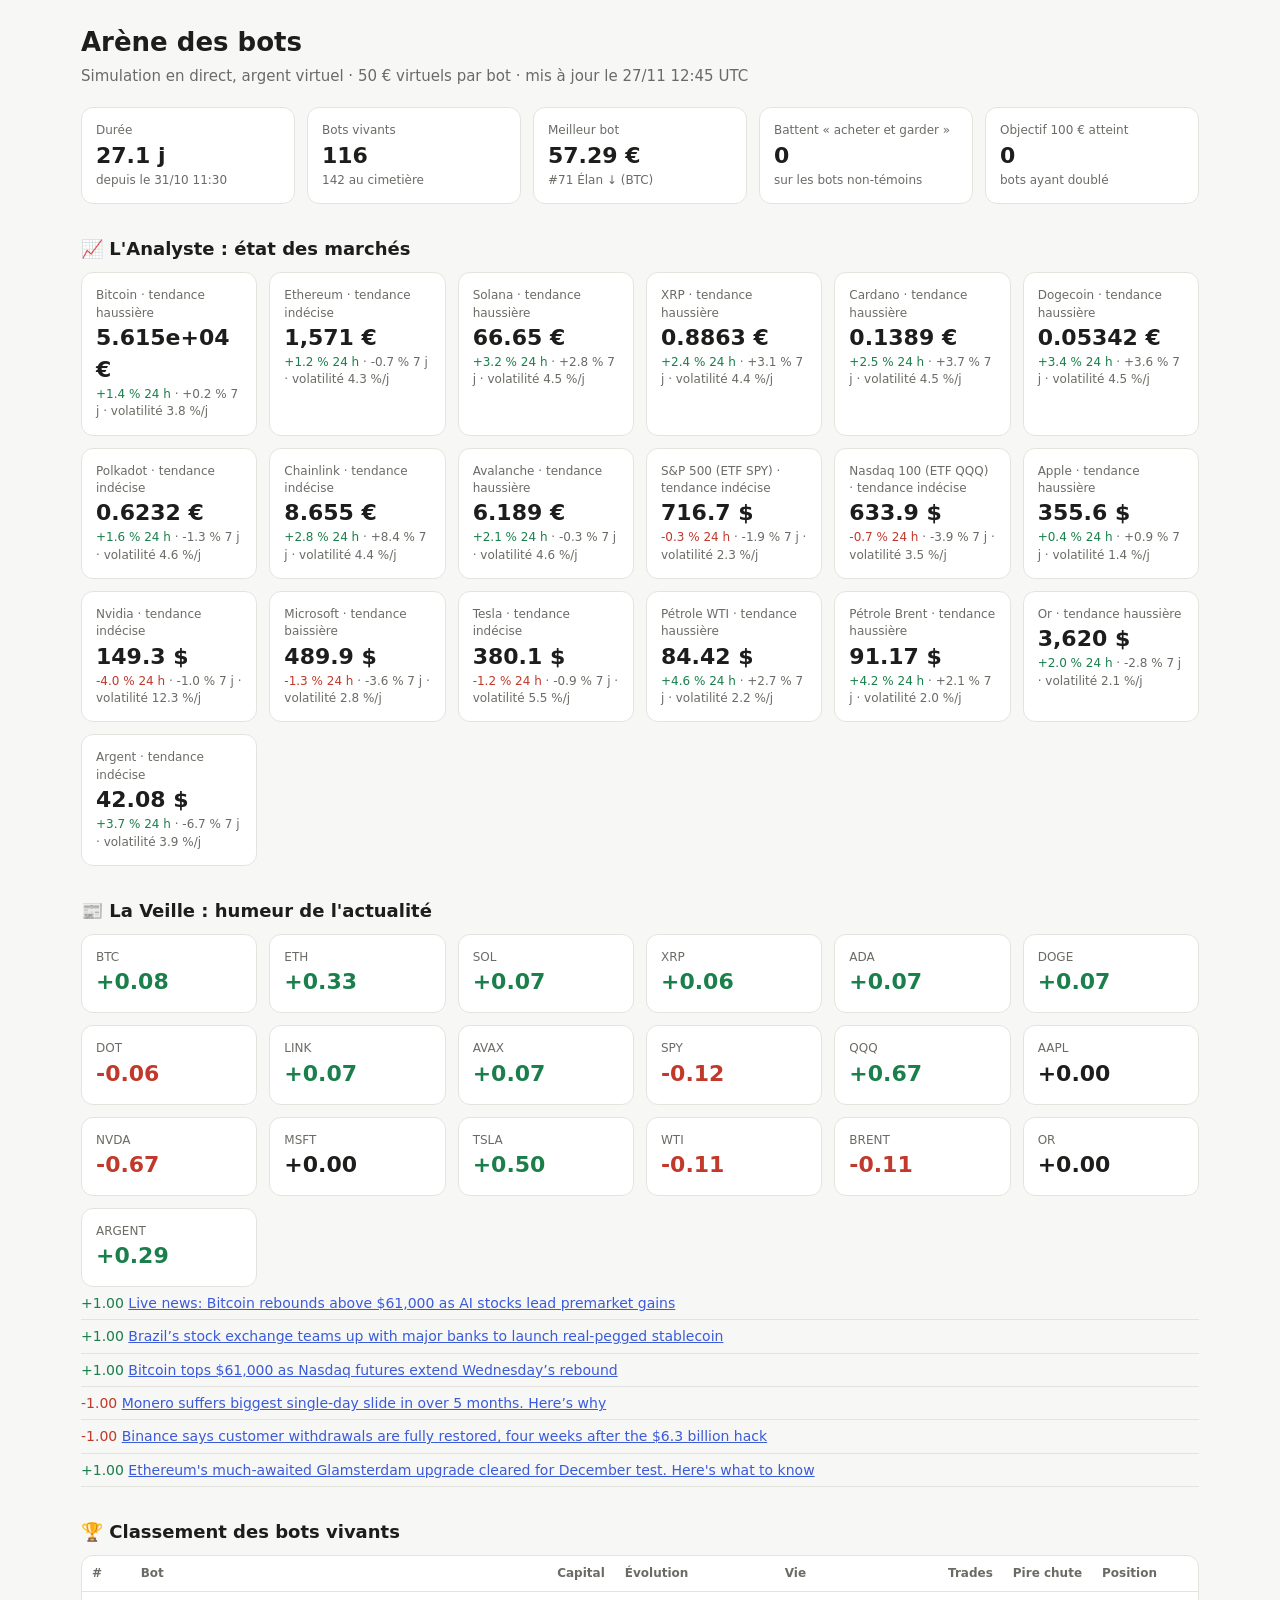
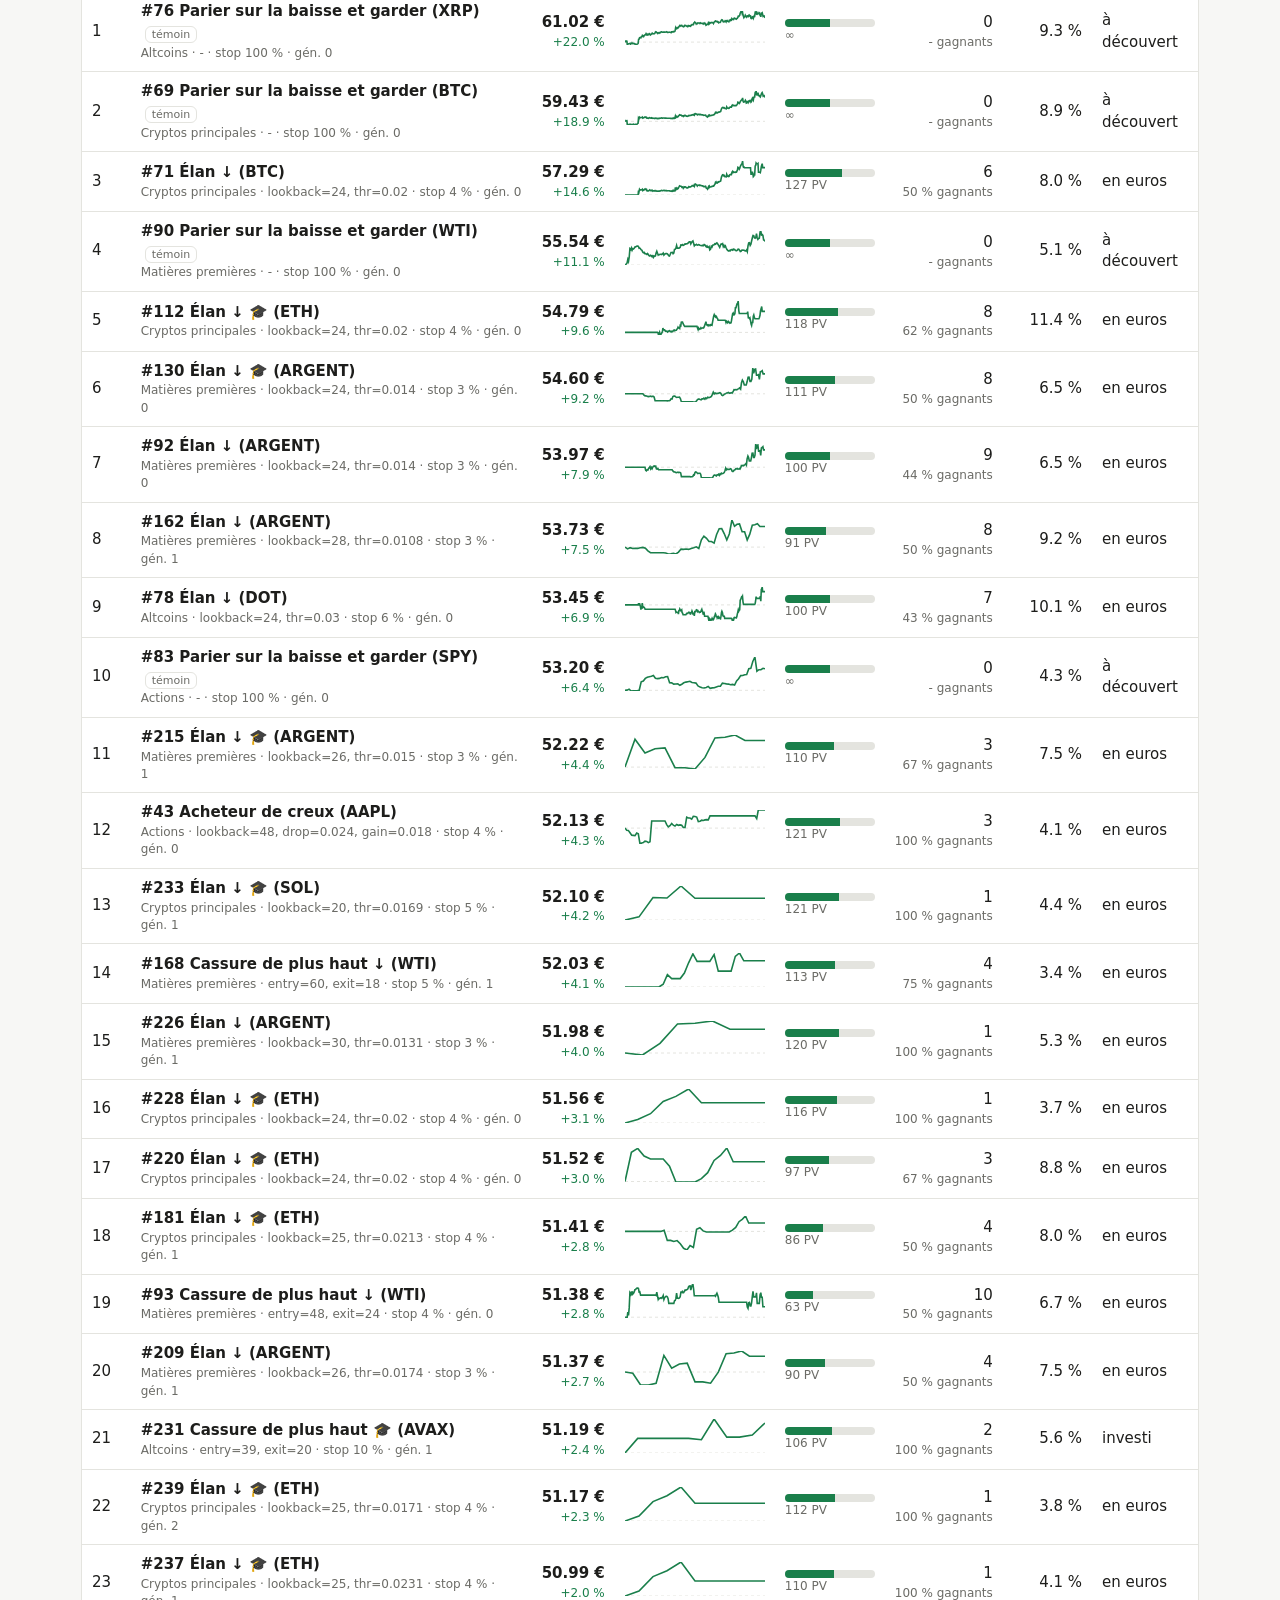
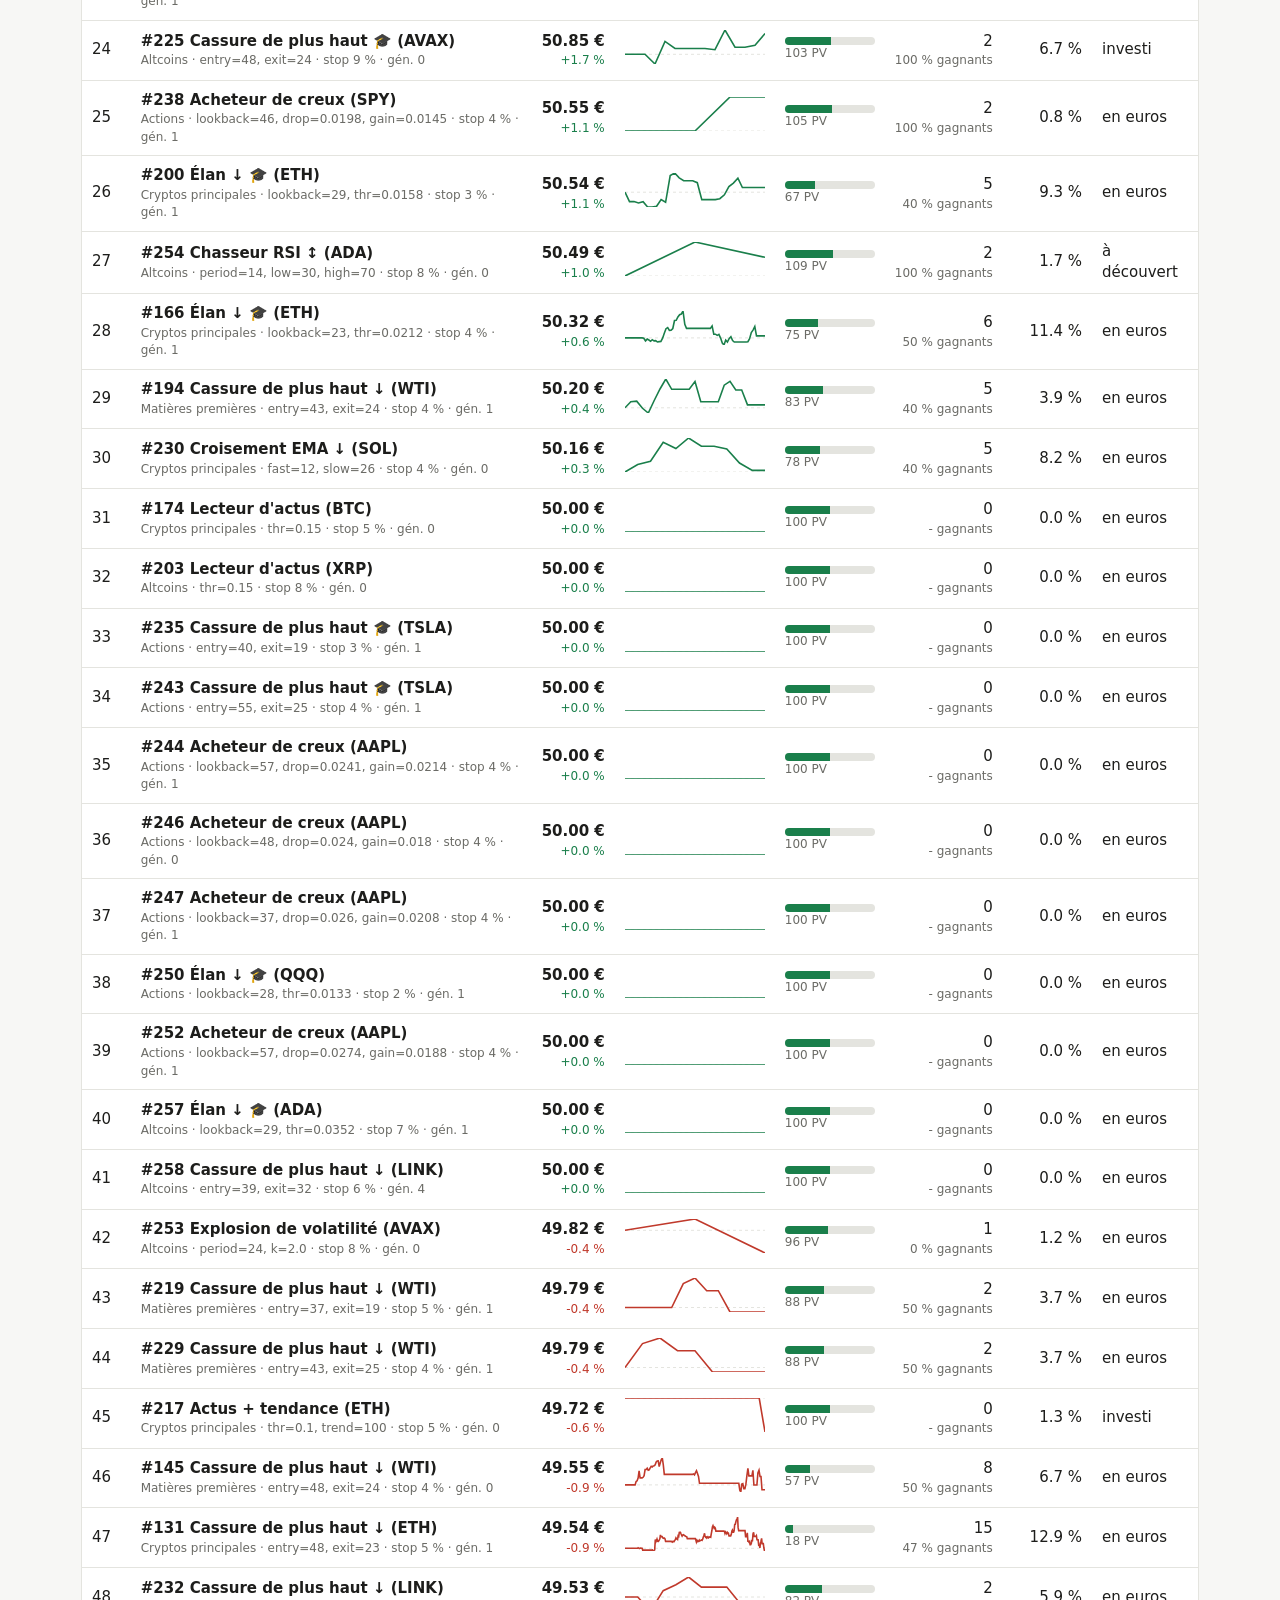
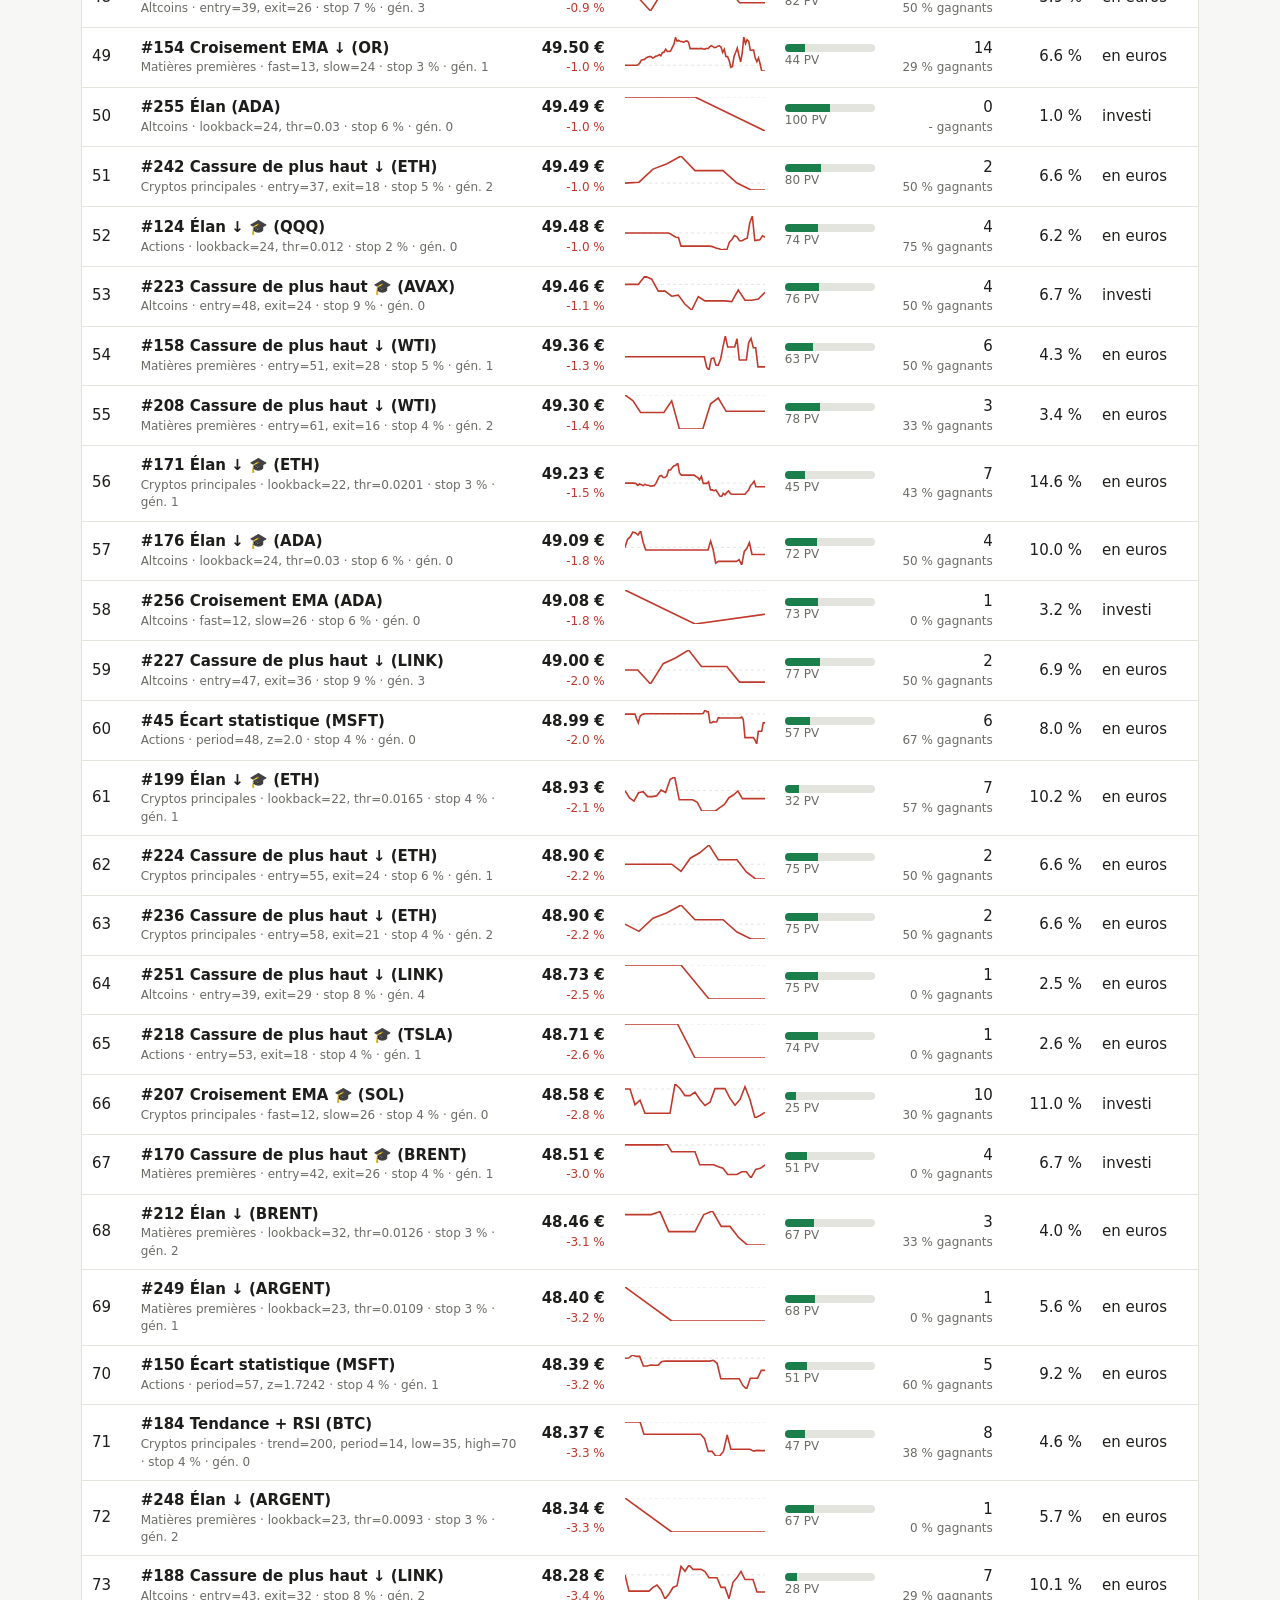
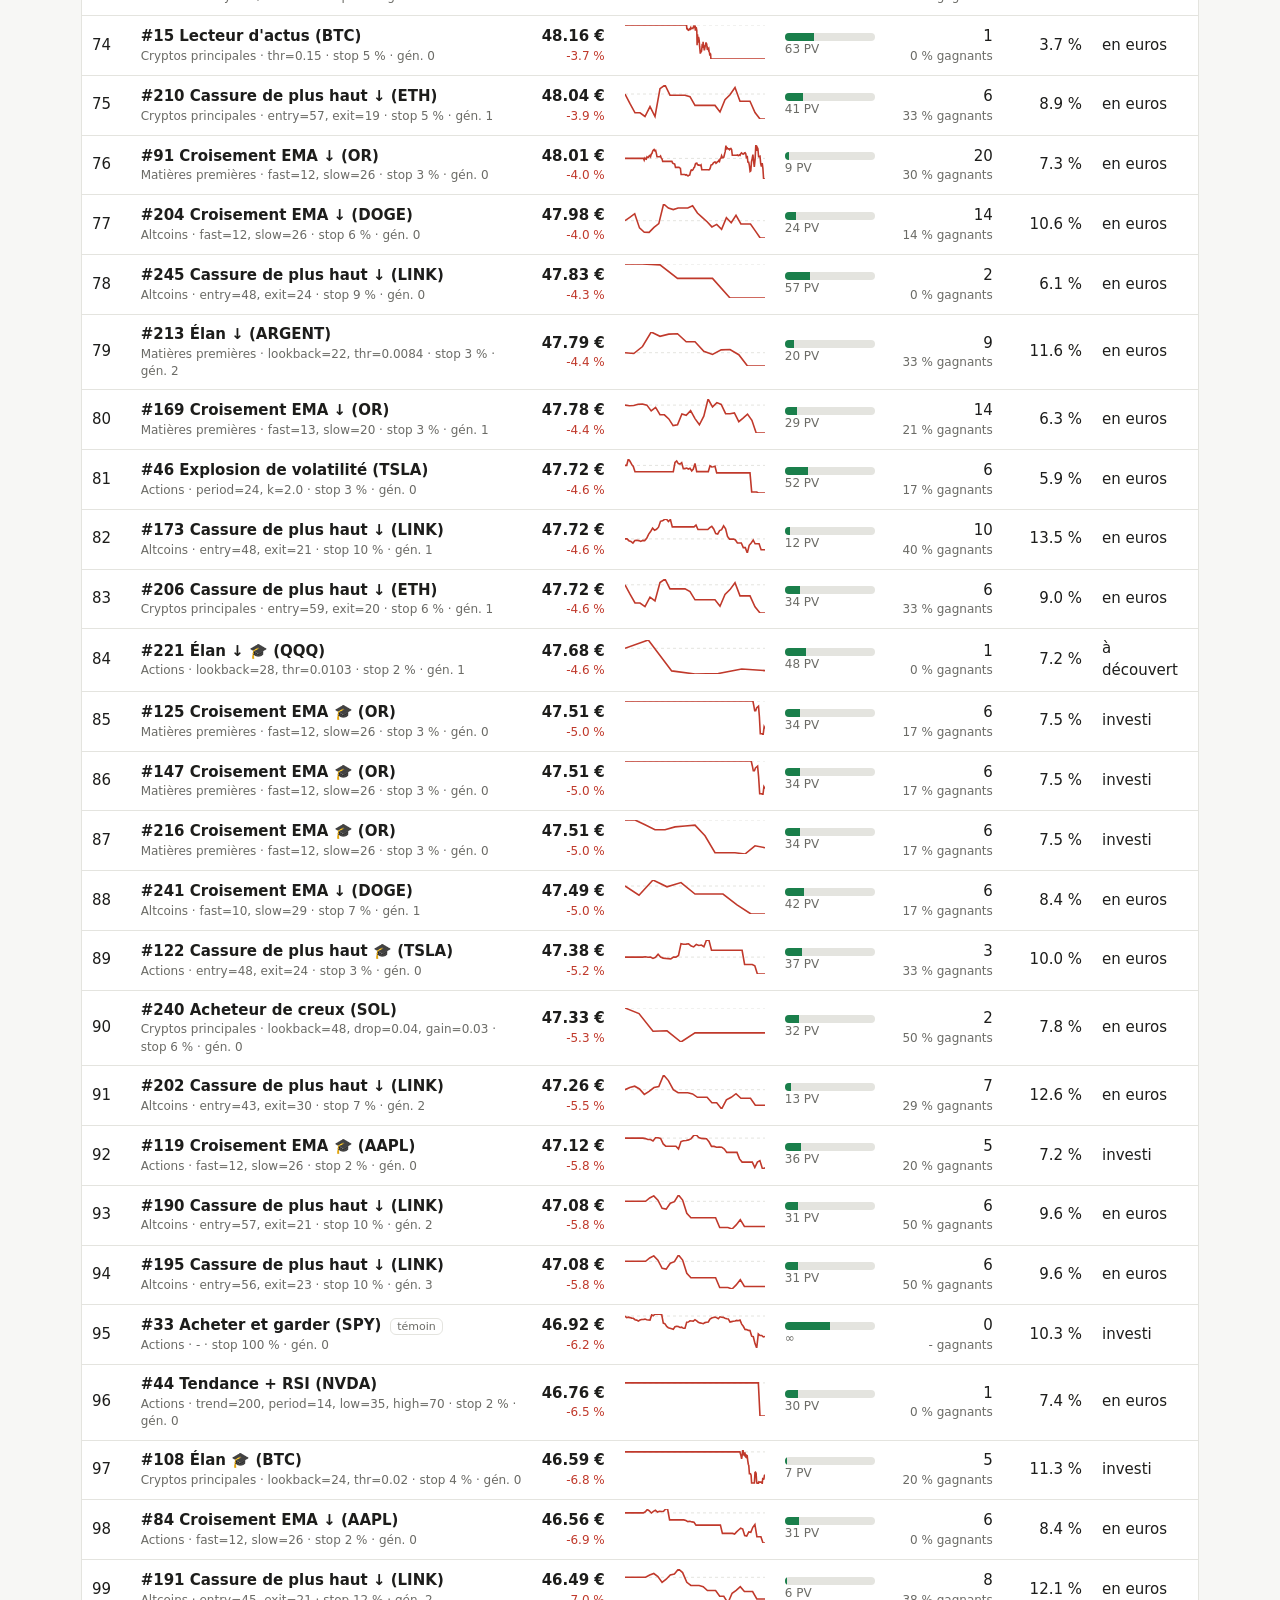
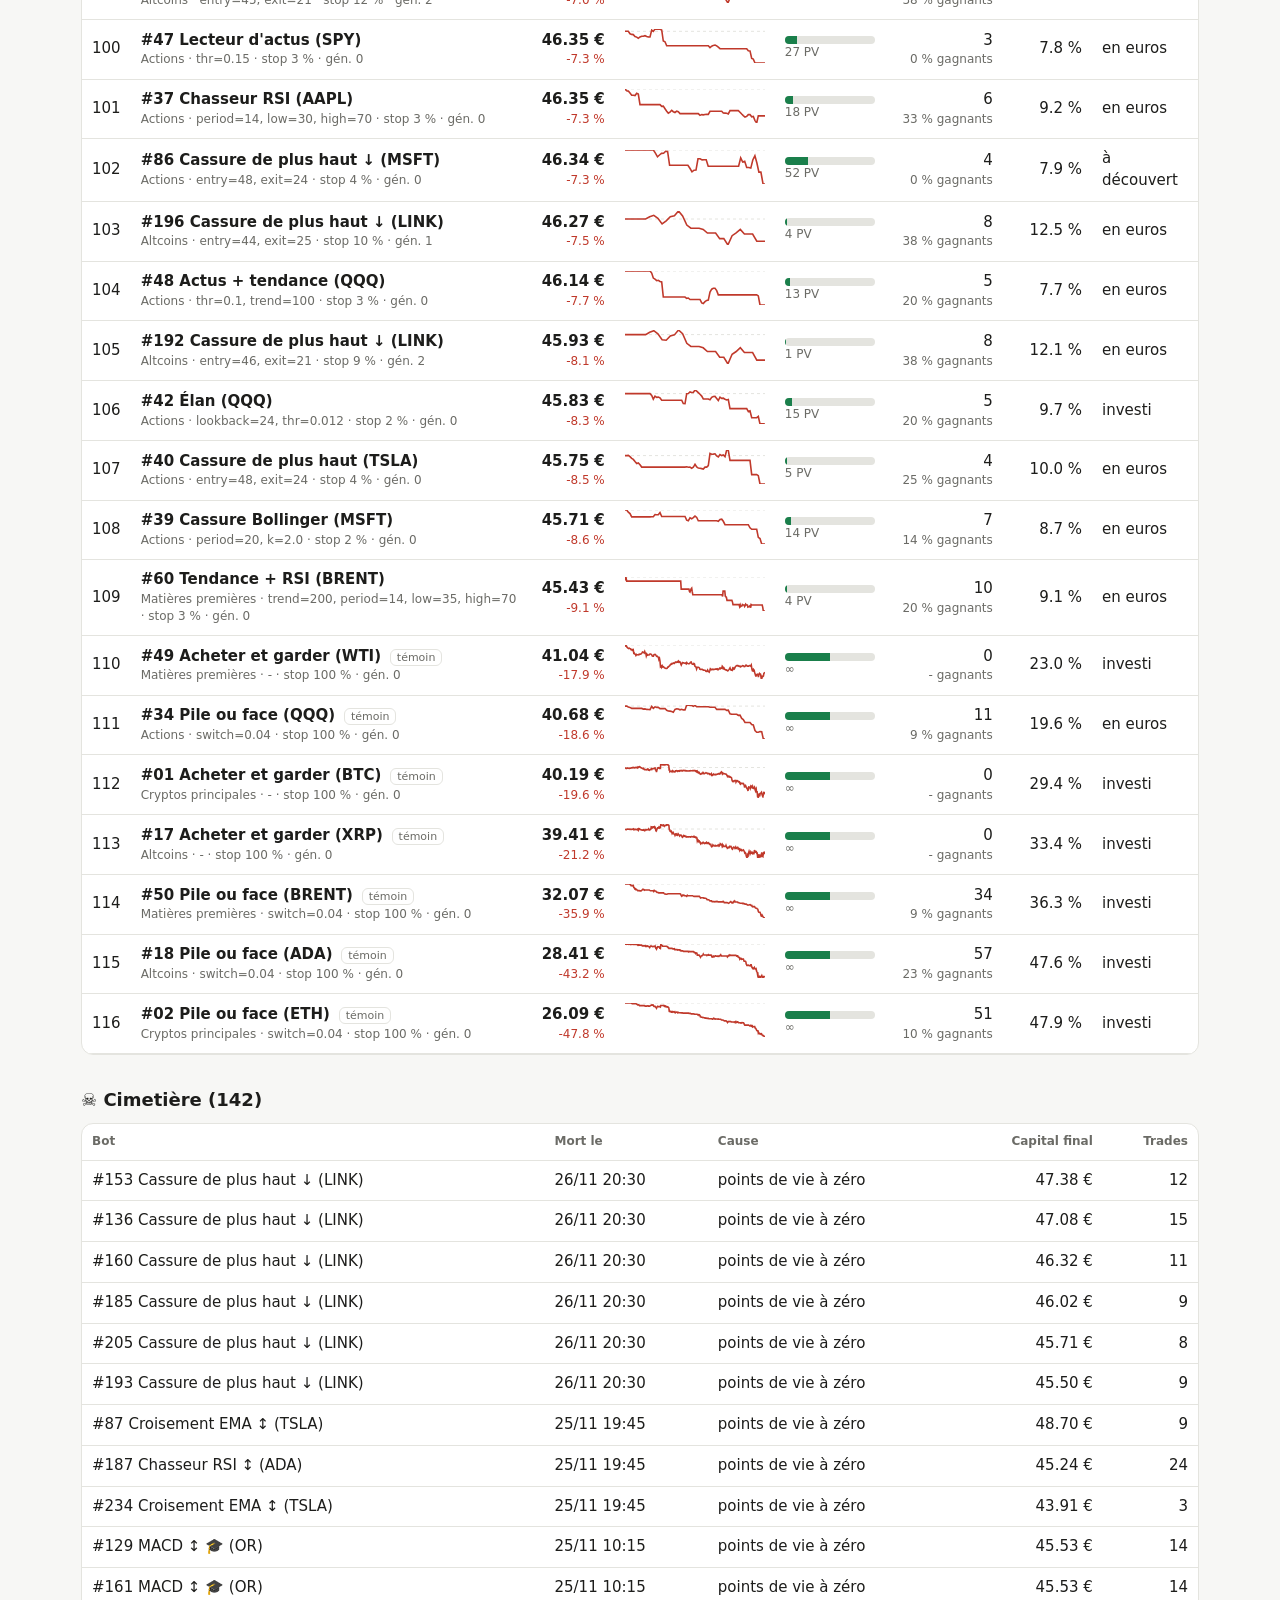
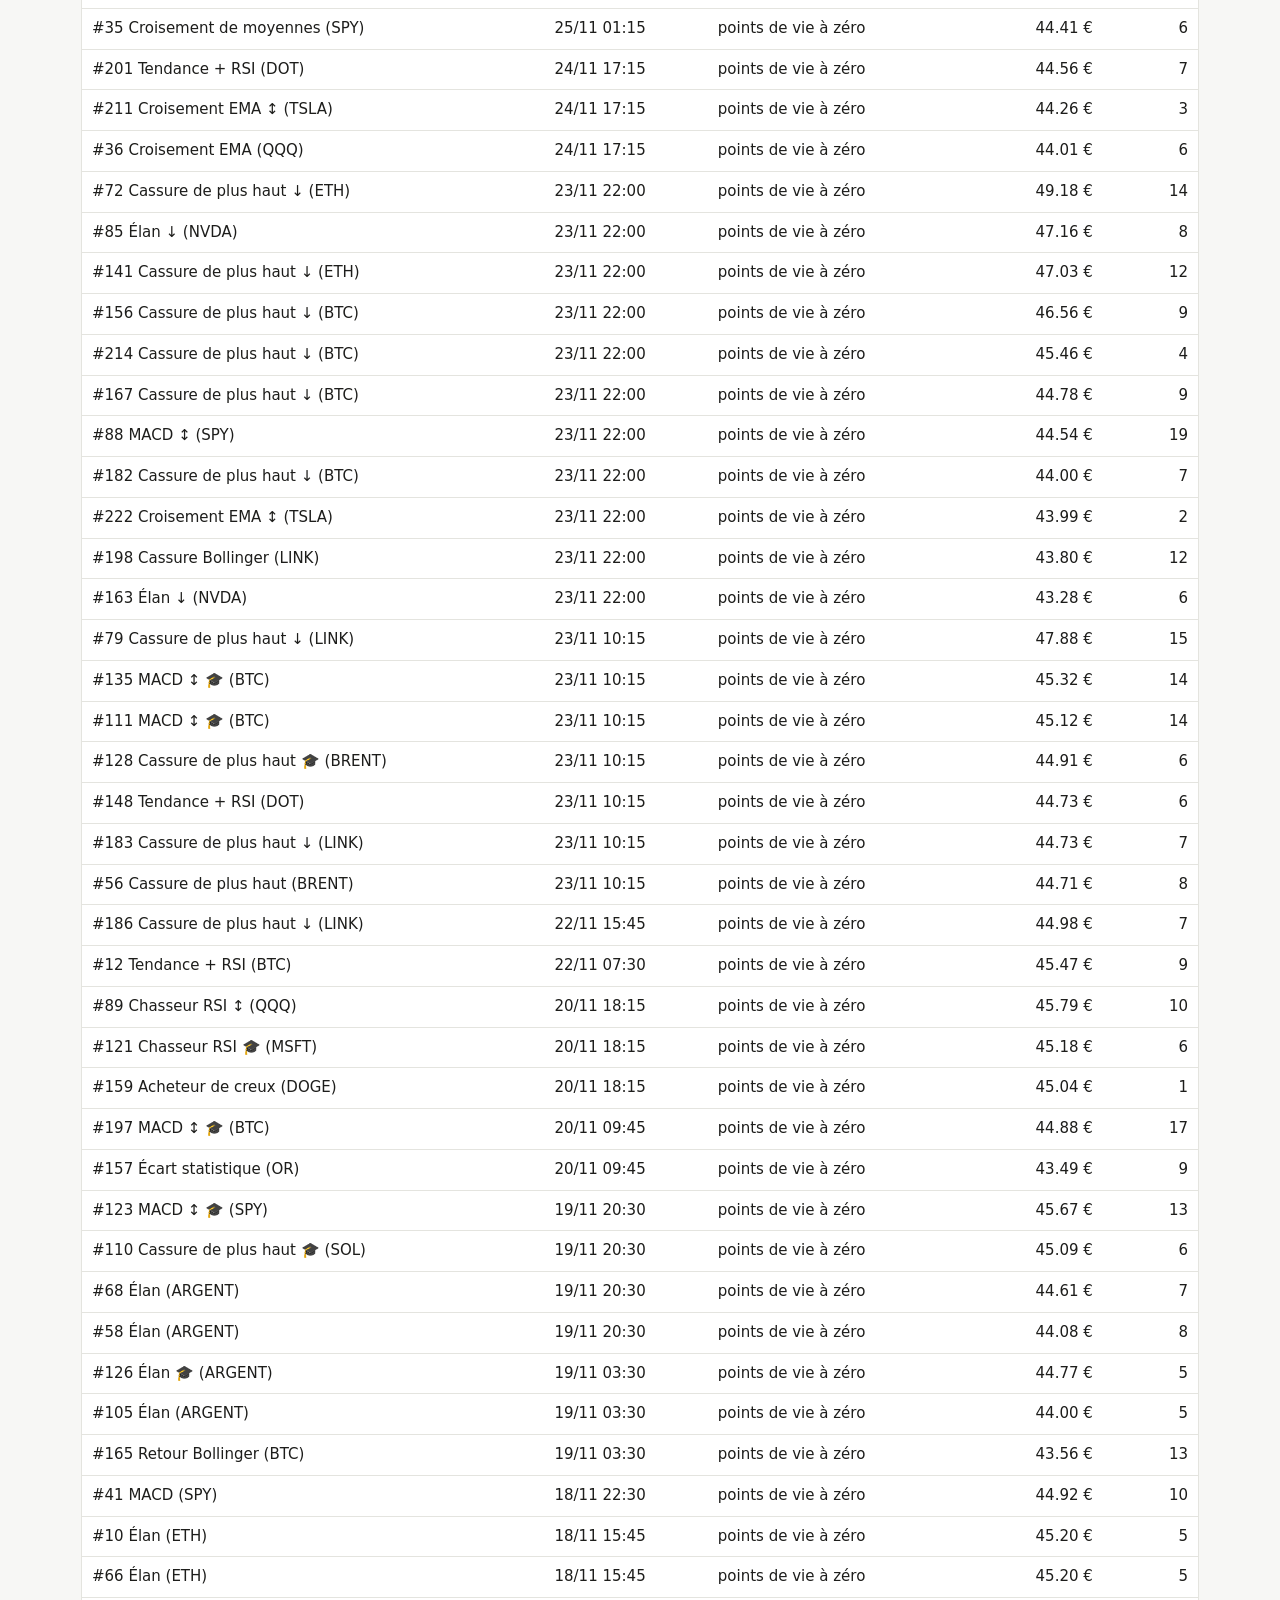
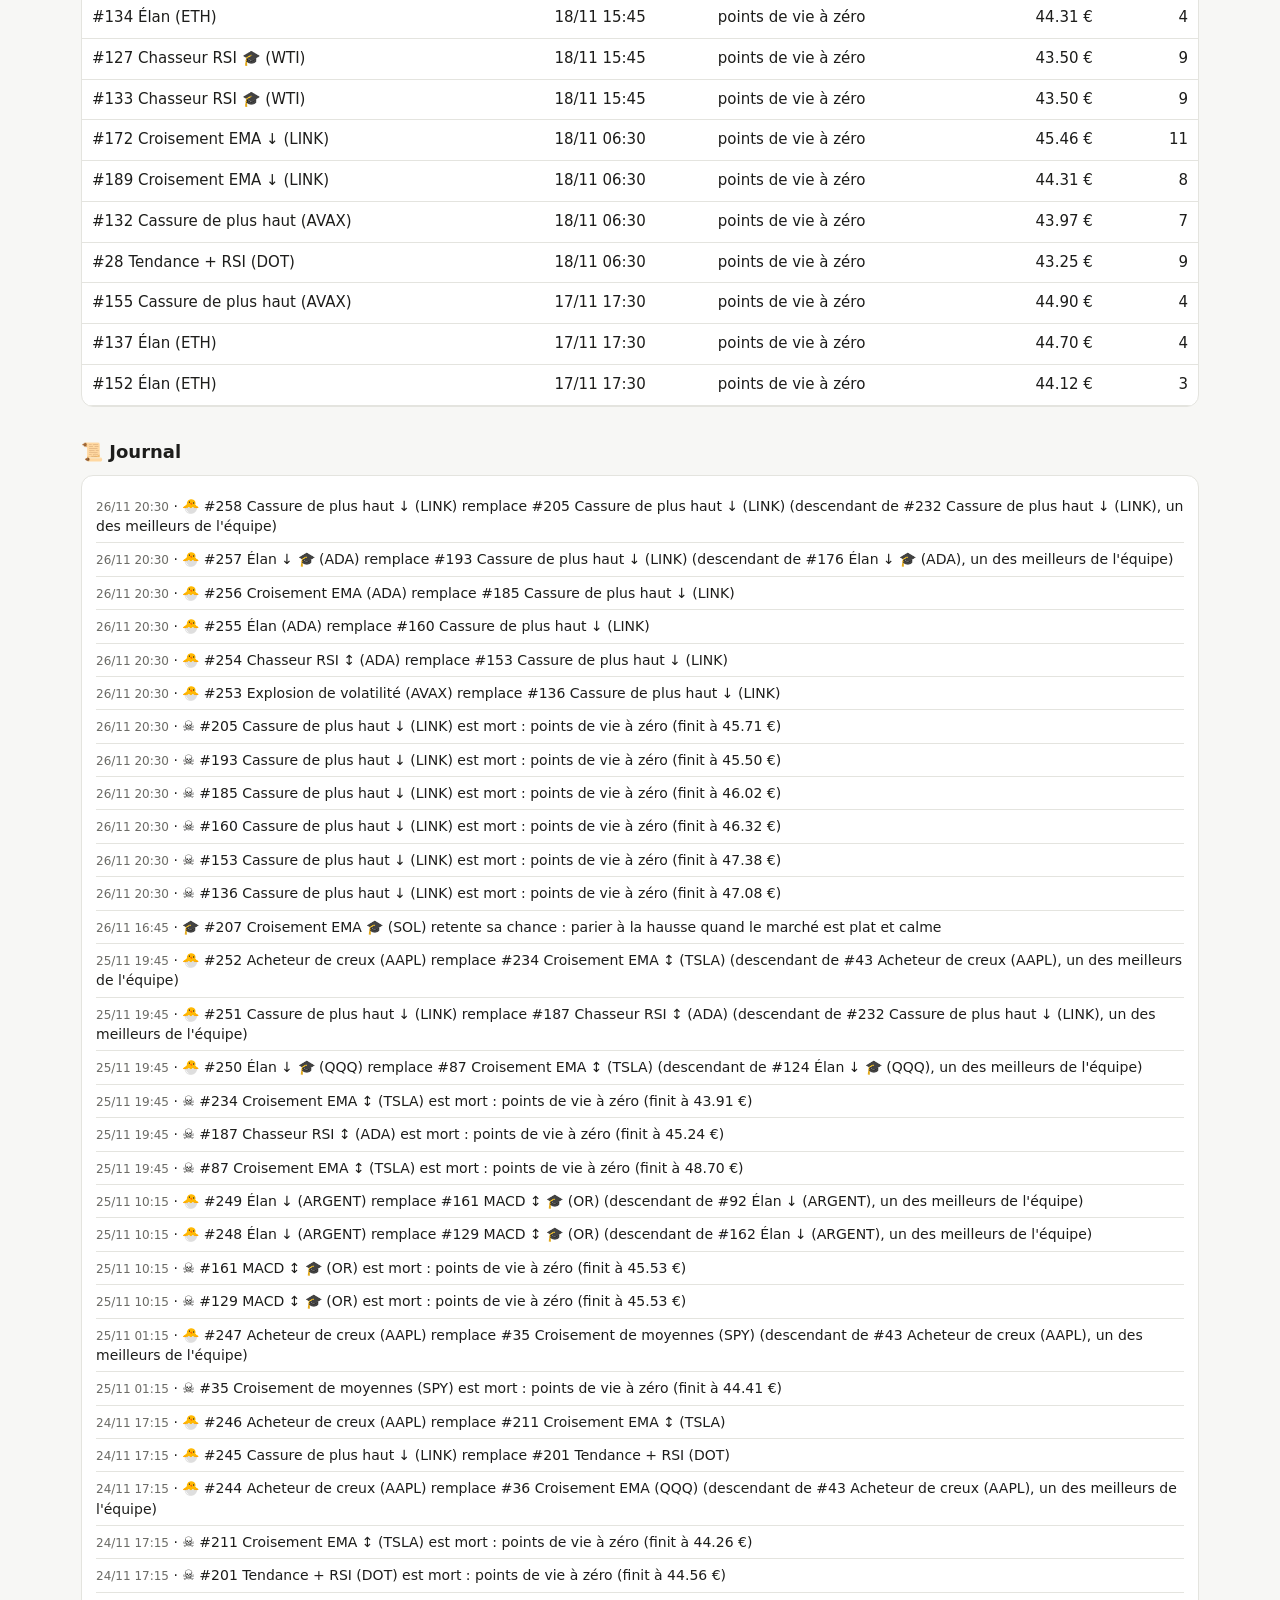
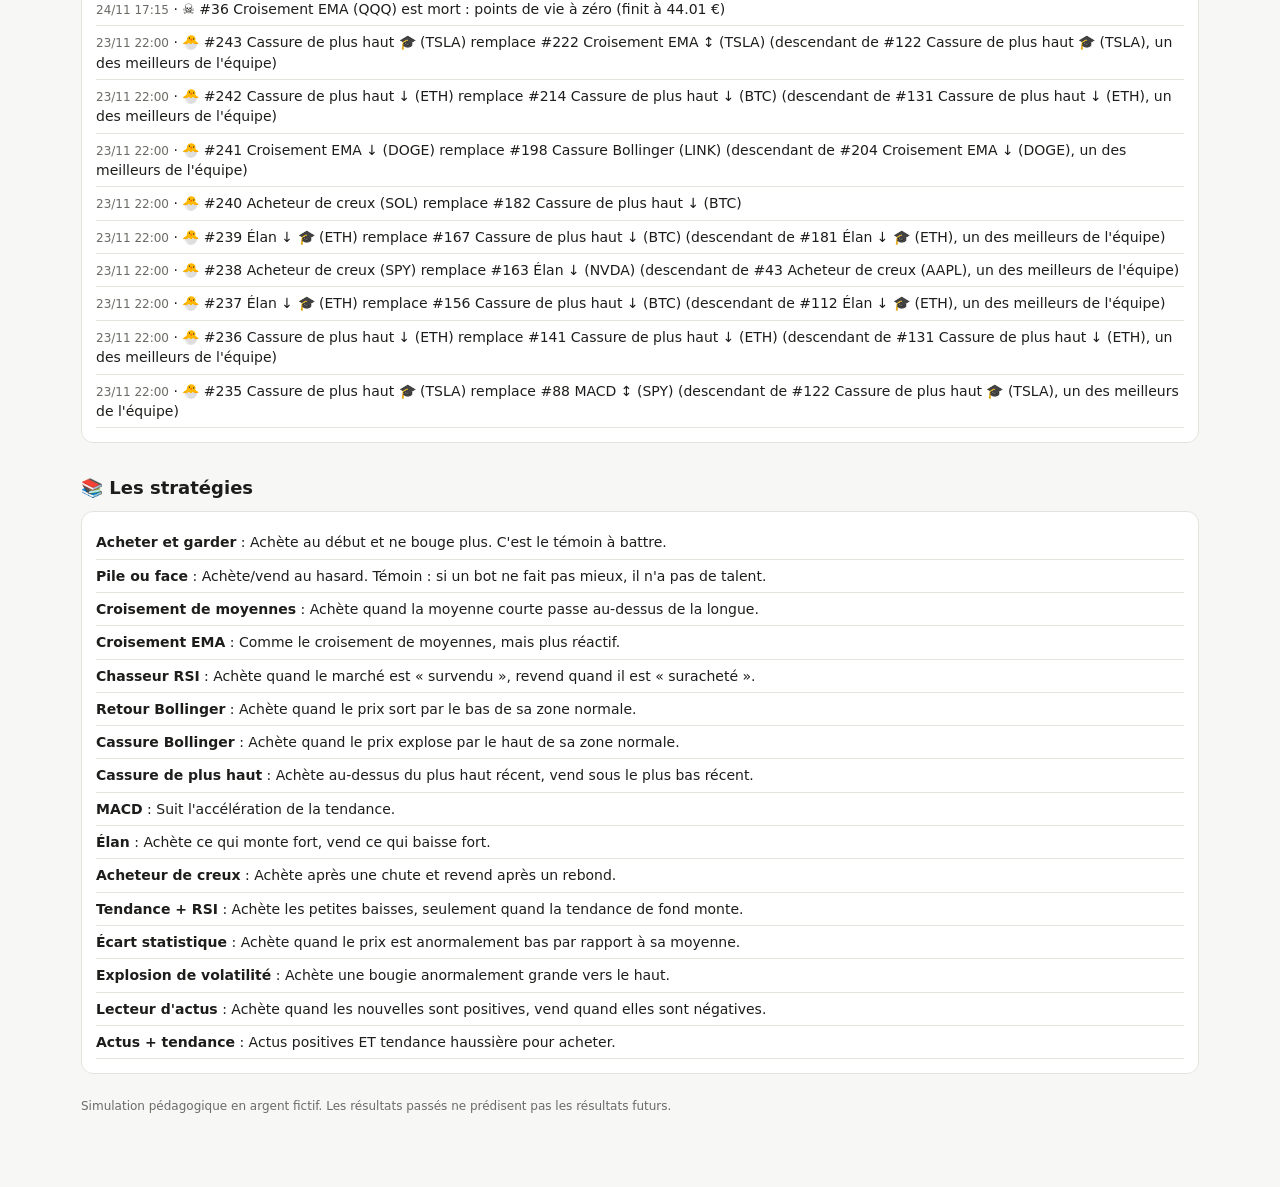
==== commit 6ca7bd8c: "Arène : mise à jour 2026-11-27 13:00 UTC" ====
--- a/dashboard/index.html
+++ b/dashboard/index.html
@@ -15,4 +15,4 @@
 .spark .base{stroke:var(--line);stroke-dasharray:3 3}.tag{font-size:11px;border:1px solid var(--line);border-radius:6px;padding:1px 6px;color:var(--mut);margin-left:4px}
 ul.ev{list-style:none;padding:0;margin:0}ul.ev li{padding:6px 0;border-bottom:1px solid var(--line);font-size:14px}
 .warn{border-left:4px solid var(--down)}a{color:var(--acc)}
-</style></head><body><main><h1>Arène des bots</h1><p class="lead">Simulation en direct, argent virtuel · 50 € virtuels par bot · mis à jour le 27/11 03:15 UTC</p><div class="grid"><div class="card"><div class="sub">Durée</div><div class="big">26.7 j</div><div class="sub">depuis le 31/10 11:30</div></div><div class="card"><div class="sub">Bots vivants</div><div class="big">116</div><div class="sub">142 au cimetière</div></div><div class="card"><div class="sub">Meilleur bot</div><div class="big">57.29 €</div><div class="sub">#71 Élan ↓ (BTC)</div></div><div class="card"><div class="sub">Battent « acheter et garder »</div><div class="big">0</div><div class="sub">sur les bots non-témoins</div></div><div class="card"><div class="sub">Objectif 100 € atteint</div><div class="big">0</div><div class="sub">bots ayant doublé</div></div></div><h2>📈 L'Analyste : état des marchés</h2><div class="grid"><div class="card"><div class="sub">Bitcoin · tendance haussière</div><div class="big">5.603e+04 €</div><div class="sub"><span class="up">+1.2 % 24 h</span> · -0.9 % 7 j · volatilité 3.9 %/j</div></div><div class="card"><div class="sub">Ethereum · tendance haussière</div><div class="big">1,572 €</div><div class="sub"><span class="up">+1.7 % 24 h</span> · -1.0 % 7 j · volatilité 4.4 %/j</div></div><div class="card"><div class="sub">Solana · tendance haussière</div><div class="big">66.38 €</div><div class="sub"><span class="up">+2.4 % 24 h</span> · +0.0 % 7 j · volatilité 4.6 %/j</div></div><div class="card"><div class="sub">XRP · tendance haussière</div><div class="big">0.878 €</div><div class="sub"><span class="up">+0.5 % 24 h</span> · +0.4 % 7 j · volatilité 4.4 %/j</div></div><div class="card"><div class="sub">Cardano · tendance haussière</div><div class="big">0.1378 €</div><div class="sub"><span class="up">+1.6 % 24 h</span> · +1.2 % 7 j · volatilité 4.5 %/j</div></div><div class="card"><div class="sub">Dogecoin · tendance haussière</div><div class="big">0.05272 €</div><div class="sub"><span class="up">+1.8 % 24 h</span> · +0.7 % 7 j · volatilité 4.5 %/j</div></div><div class="card"><div class="sub">Polkadot · tendance haussière</div><div class="big">0.6269 €</div><div class="sub"><span class="up">+2.7 % 24 h</span> · -2.0 % 7 j · volatilité 4.7 %/j</div></div><div class="card"><div class="sub">Chainlink · tendance haussière</div><div class="big">8.647 €</div><div class="sub"><span class="up">+3.3 % 24 h</span> · +6.6 % 7 j · volatilité 4.5 %/j</div></div><div class="card"><div class="sub">Avalanche · tendance haussière</div><div class="big">6.131 €</div><div class="sub"><span class="up">+1.0 % 24 h</span> · -2.7 % 7 j · volatilité 4.6 %/j</div></div><div class="card"><div class="sub">S&amp;P 500 (ETF SPY) · tendance indécise</div><div class="big">716.7 $</div><div class="sub"><span class="down">-0.3 % 24 h</span> · -1.9 % 7 j · volatilité 2.3 %/j</div></div><div class="card"><div class="sub">Nasdaq 100 (ETF QQQ) · tendance indécise</div><div class="big">633.9 $</div><div class="sub"><span class="down">-0.7 % 24 h</span> · -3.9 % 7 j · volatilité 3.5 %/j</div></div><div class="card"><div class="sub">Apple · tendance haussière</div><div class="big">355.6 $</div><div class="sub"><span class="up">+0.4 % 24 h</span> · +0.9 % 7 j · volatilité 1.4 %/j</div></div><div class="card"><div class="sub">Nvidia · tendance indécise</div><div class="big">149.3 $</div><div class="sub"><span class="down">-4.0 % 24 h</span> · -1.0 % 7 j · volatilité 12.3 %/j</div></div><div class="card"><div class="sub">Microsoft · tendance baissière</div><div class="big">489.9 $</div><div class="sub"><span class="down">-1.3 % 24 h</span> · -3.6 % 7 j · volatilité 2.8 %/j</div></div><div class="card"><div class="sub">Tesla · tendance indécise</div><div class="big">380.1 $</div><div class="sub"><span class="down">-1.2 % 24 h</span> · -0.9 % 7 j · volatilité 5.5 %/j</div></div><div class="card"><div class="sub">Pétrole WTI · tendance haussière</div><div class="big">84.42 $</div><div class="sub"><span class="up">+4.6 % 24 h</span> · +2.7 % 7 j · volatilité 2.2 %/j</div></div><div class="card"><div class="sub">Pétrole Brent · tendance haussière</div><div class="big">91.17 $</div><div class="sub"><span class="up">+4.2 % 24 h</span> · +2.1 % 7 j · volatilité 2.0 %/j</div></div><div class="card"><div class="sub">Or · tendance haussière</div><div class="big">3,620 $</div><div class="sub"><span class="up">+2.0 % 24 h</span> · -2.8 % 7 j · volatilité 2.1 %/j</div></div><div class="card"><div class="sub">Argent · tendance indécise</div><div class="big">42.08 $</div><div class="sub"><span class="up">+3.7 % 24 h</span> · -6.7 % 7 j · volatilité 3.9 %/j</div></div></div><h2>📰 La Veille : humeur de l'actualité</h2><div class="grid"><div class="card"><div class="sub">BTC</div><div class="big down">-0.08</div></div><div class="card"><div class="sub">ETH</div><div class="big down">-0.06</div></div><div class="card"><div class="sub">SOL</div><div class="big down">-0.06</div></div><div class="card"><div class="sub">XRP</div><div class="big down">-0.06</div></div><div class="card"><div class="sub">ADA</div><div class="big down">-0.06</div></div><div class="card"><div class="sub">DOGE</div><div class="big down">-0.06</div></div><div class="card"><div class="sub">DOT</div><div class="big down">-0.17</div></div><div class="card"><div class="sub">LINK</div><div class="big down">-0.06</div></div><div class="card"><div class="sub">AVAX</div><div class="big down">-0.06</div></div><div class="card"><div class="sub">SPY</div><div class="big down">-0.56</div></div><div class="card"><div class="sub">QQQ</div><div class="big ">+0.00</div></div><div class="card"><div class="sub">AAPL</div><div class="big ">+0.00</div></div><div class="card"><div class="sub">NVDA</div><div class="big down">-0.50</div></div><div class="card"><div class="sub">MSFT</div><div class="big ">+0.00</div></div><div class="card"><div class="sub">TSLA</div><div class="big ">+0.00</div></div><div class="card"><div class="sub">WTI</div><div class="big down">-0.07</div></div><div class="card"><div class="sub">BRENT</div><div class="big down">-0.07</div></div><div class="card"><div class="sub">OR</div><div class="big down">-0.17</div></div><div class="card"><div class="sub">ARGENT</div><div class="big down">-0.17</div></div></div><ul class='ev'><li><span class="up">+1.00</span> <a href="https://www.coindesk.com/markets/2026/11/26/bitcoin-s-dormant-supply-rises-a-behavior-seen-during-previous-bear-market-bottoming-phases" rel="noopener">Bitcoin’s dormant supply rises, a behavior seen during previous bear-market bottoming phases</a></li><li><span class="down">-1.00</span> <a href="https://www.coindesk.com/markets/2026/11/26/major-crypto-trading-firm-auros-is-winding-down-operations-sources" rel="noopener">Hong Kong-based crypto trading firm Auros is winding down operations</a></li><li><span class="down">-1.00</span> <a href="https://www.coindesk.com/markets/2026/11/26/bitcoin-little-changed-defi-tokens-lead-the-bounce-as-u-s-marks-thanksgiving" rel="noopener">Bitcoin little changed, DeFi tokens lead the bounce as U.S. marks Thanksgiving</a></li><li><span class="up">+1.00</span> <a href="https://cointelegraph.com/news/ai-driving-flood-of-crypto-bug-reports-now-helping-sort-them?utm_source=rss_feed&amp;utm_medium=rss&amp;utm_campaign=rss_partner_inbound" rel="noopener">AI is driving a flood of crypto bug reports. Now it’s helping sort them</a></li><li><span class="down">-1.00</span> <a href="https://cointelegraph.com/news/privacy-coins-kucoin-drop-monero-grayscale-zcash?utm_source=rss_feed&amp;utm_medium=rss&amp;utm_campaign=rss_partner_inbound" rel="noopener">Privacy coins face diverging fortunes as KuCoin moves to drop Monero</a></li><li><span class="up">+1.00</span> <a href="https://cointelegraph.com/markets/bitcoin-price-talos-warns-thin-thanksgiving-liquidity?utm_source=rss_feed&amp;utm_medium=rss&amp;utm_campaign=rss_partner_inbound" rel="noopener">Bitcoin price eyes $61K as Talos warns of thin Thanksgiving liquidity</a></li></ul><h2>🏆 Classement des bots vivants</h2><div class="wrap"><table><thead><tr><th>#</th><th>Bot</th><th class="num">Capital</th><th>Évolution</th><th>Vie</th><th class="num">Trades</th><th class="num">Pire chute</th><th>Position</th></tr></thead><tbody><tr><td>1</td><td><b>#76 Parier sur la baisse et garder (XRP)</b> <span class="tag">témoin</span><div class="sub">Altcoins · - · stop 100 % · gén. 0</div></td><td class="num"><b>61.39 €</b><div class="sub up">+22.8 %</div></td><td><svg class="spark" viewBox="0 0 140 34" width="140" height="34" aria-hidden="true"><line x1="0" x2="140" y1="31.1" y2="31.1" class="base"/><polyline points="0.0,31.1 0.5,30.7 0.9,30.0 1.4,30.1 1.9,30.2 2.3,33.9 2.8,33.1 3.3,33.0 3.8,32.8 4.2,32.7 4.7,32.5 5.2,32.3 5.6,33.1 6.1,32.7 6.6,32.4 7.0,31.8 7.5,32.4 8.0,32.7 8.5,32.4 8.9,32.5 9.4,32.5 9.9,32.8 10.3,34.0 10.8,33.4 11.3,33.8 11.7,33.6 12.2,33.1 12.7,32.9 13.2,32.6 13.6,28.4 14.1,28.3 14.6,26.8 15.0,26.6 15.5,26.5 16.0,26.8 16.4,25.7 16.9,25.5 17.4,24.5 17.9,25.3 18.3,24.9 18.8,25.5 19.3,24.6 19.7,24.1 20.2,23.8 20.7,23.7 21.1,22.6 21.6,23.2 22.1,24.1 22.6,24.0 23.0,23.3 23.5,23.7 24.0,23.3 24.4,22.7 24.9,23.0 25.4,24.1 25.8,23.7 26.3,23.2 26.8,22.9 27.2,22.1 27.7,22.4 28.2,22.8 28.7,22.7 29.1,22.7 29.6,22.7 30.1,22.1 30.5,21.1 31.0,20.7 31.5,21.0 31.9,21.7 32.4,21.8 32.9,22.5 33.4,22.1 33.8,21.7 34.3,22.1 34.8,21.5 35.2,21.5 35.7,21.6 36.2,20.9 36.6,20.9 37.1,21.1 37.6,21.3 38.1,21.3 38.5,21.1 39.0,21.1 39.5,21.0 39.9,21.1 40.4,21.2 40.9,21.1 41.3,20.9 41.8,20.7 42.3,21.3 42.8,21.4 43.2,21.5 43.7,21.3 44.2,21.3 44.6,21.3 45.1,21.1 45.6,21.5 46.0,21.4 46.5,21.6 47.0,20.9 47.4,20.9 47.9,20.9 48.4,20.5 48.9,20.9 49.3,20.6 49.8,20.5 50.3,19.9 50.7,17.0 51.2,18.0 51.7,17.4 52.1,16.7 52.6,17.2 53.1,16.6 53.6,16.8 54.0,16.0 54.5,15.2 55.0,14.5 55.4,15.1 55.9,14.6 56.4,14.6 56.8,14.3 57.3,15.1 57.8,15.3 58.3,15.2 58.7,15.7 59.2,15.5 59.7,14.9 60.1,14.3 60.6,14.5 61.1,14.6 61.5,14.8 62.0,15.3 62.5,15.5 63.0,15.7 63.4,14.6 63.9,14.6 64.4,15.0 64.8,14.8 65.3,15.2 65.8,15.3 66.2,14.3 66.7,14.2 67.2,13.5 67.7,13.5 68.1,13.6 68.6,13.6 69.1,12.0 69.5,11.8 70.0,11.1 70.5,11.5 70.9,12.0 71.4,13.1 71.9,12.6 72.3,12.4 72.8,12.5 73.3,11.9 73.8,12.0 74.2,12.0 74.7,12.0 75.2,12.5 75.6,11.9 76.1,12.2 76.6,12.3 77.0,12.4 77.5,12.3 78.0,12.4 78.5,13.0 78.9,12.4 79.4,12.0 79.9,12.7 80.3,12.4 80.8,13.0 81.3,14.3 81.7,14.0 82.2,13.4 82.7,13.5 83.2,13.0 83.6,11.9 84.1,13.0 84.6,11.9 85.0,12.5 85.5,11.9 86.0,12.0 86.4,11.5 86.9,11.6 87.4,11.6 87.9,11.5 88.3,11.8 88.8,12.6 89.3,11.5 89.7,10.7 90.2,10.7 90.7,9.8 91.1,9.9 91.6,10.4 92.1,10.5 92.6,10.9 93.0,10.5 93.5,11.0 94.0,11.7 94.4,11.3 94.9,11.5 95.4,11.5 95.8,11.1 96.3,9.8 96.8,9.1 97.2,8.7 97.7,9.1 98.2,10.2 98.7,10.9 99.1,10.5 99.6,10.6 100.1,10.7 100.5,9.8 101.0,10.2 101.5,10.9 101.9,9.6 102.4,9.5 102.9,10.2 103.4,10.4 103.8,10.7 104.3,10.8 104.8,9.4 105.2,9.6 105.7,8.9 106.2,9.5 106.6,9.3 107.1,7.8 107.6,8.5 108.1,8.0 108.5,8.1 109.0,8.4 109.5,7.3 109.9,7.2 110.4,7.5 110.9,7.9 111.3,7.7 111.8,8.1 112.3,7.5 112.8,7.2 113.2,6.2 113.7,5.1 114.2,5.4 114.6,5.0 115.1,4.4 115.6,2.2 116.0,1.1 116.5,0.3 117.0,0.0 117.4,2.1 117.9,1.1 118.4,4.1 118.9,5.5 119.3,6.7 119.8,5.9 120.3,5.2 120.7,4.1 121.2,5.0 121.7,6.1 122.1,5.5 122.6,4.9 123.1,4.8 123.6,6.4 124.0,4.4 124.5,4.0 125.0,4.7 125.4,5.3 125.9,5.0 126.4,7.4 126.8,7.5 127.3,7.0 127.8,5.8 128.3,5.9 128.7,7.3 129.2,5.9 129.7,4.9 130.1,5.1 130.6,1.2 131.1,1.3 131.5,0.5 132.0,3.2 132.5,3.3 133.0,3.0 133.4,1.8 133.9,2.6 134.4,2.7 134.8,2.1 135.3,3.7 135.8,4.5 136.2,5.8 136.7,2.2 137.2,2.3 137.7,1.8 138.1,3.8 138.6,5.4 139.1,5.1 139.5,5.0 140.0,6.0" class="up"/></svg></td><td><div class="hp"><div style="width:50%"></div></div><div class="sub">∞</div></td><td class="num">0<div class="sub">- gagnants</div></td><td class="num">9.3 %</td><td>à découvert</td></tr><tr><td>2</td><td><b>#69 Parier sur la baisse et garder (BTC)</b> <span class="tag">témoin</span><div class="sub">Cryptos principales · - · stop 100 % · gén. 0</div></td><td class="num"><b>59.52 €</b><div class="sub up">+19.0 %</div></td><td><svg class="spark" viewBox="0 0 140 34" width="140" height="34" aria-hidden="true"><line x1="0" x2="140" y1="30.3" y2="30.3" class="base"/><polyline points="0.0,30.3 0.5,30.1 0.9,29.6 1.4,29.9 1.9,29.8 2.3,33.9 2.8,33.9 3.3,33.5 3.7,33.6 4.2,33.4 4.7,33.2 5.2,33.1 5.6,34.0 6.1,34.0 6.6,33.9 7.0,33.4 7.5,33.8 8.0,33.7 8.4,33.2 8.9,33.3 9.4,33.4 9.8,33.7 10.3,33.7 10.8,33.3 11.2,33.7 11.7,33.4 12.2,33.1 12.6,32.5 13.1,32.3 13.6,27.1 14.0,27.9 14.5,26.2 15.0,26.6 15.5,26.5 15.9,26.7 16.4,26.5 16.9,26.5 17.3,26.1 17.8,27.0 18.3,26.6 18.7,26.9 19.2,26.7 19.7,26.2 20.1,25.9 20.6,26.2 21.1,26.5 21.5,26.3 22.0,27.3 22.5,27.3 22.9,27.1 23.4,27.3 23.9,27.2 24.3,26.8 24.8,26.6 25.3,26.9 25.8,27.1 26.2,27.1 26.7,26.8 27.2,27.1 27.6,27.0 28.1,27.4 28.6,27.2 29.0,27.2 29.5,27.2 30.0,27.5 30.4,27.3 30.9,27.1 31.4,27.4 31.8,27.4 32.3,27.4 32.8,27.6 33.2,27.6 33.7,27.4 34.2,27.4 34.6,27.4 35.1,27.2 35.6,27.3 36.1,27.2 36.5,26.9 37.0,27.0 37.5,27.2 37.9,27.1 38.4,27.0 38.9,27.0 39.3,27.0 39.8,27.1 40.3,27.1 40.7,27.1 41.2,27.0 41.7,27.2 42.1,27.3 42.6,27.2 43.1,27.2 43.5,27.2 44.0,27.3 44.5,27.3 44.9,27.3 45.4,27.4 45.9,27.4 46.4,27.5 46.8,27.3 47.3,27.6 47.8,27.5 48.2,26.9 48.7,27.4 49.2,27.2 49.6,27.3 50.1,27.0 50.6,25.0 51.0,26.4 51.5,25.8 52.0,25.3 52.4,26.1 52.9,25.9 53.4,25.6 53.8,24.8 54.3,24.4 54.8,23.8 55.3,24.0 55.7,24.1 56.2,24.1 56.7,24.4 57.1,24.9 57.6,24.9 58.1,24.7 58.5,25.4 59.0,24.9 59.5,24.9 59.9,24.4 60.4,24.4 60.9,24.7 61.3,25.0 61.8,25.1 62.3,25.4 62.7,25.2 63.2,25.2 63.7,24.7 64.1,24.4 64.6,24.7 65.1,24.5 65.6,24.4 66.0,24.5 66.5,24.2 67.0,24.0 67.4,23.6 67.9,23.9 68.4,23.8 68.8,24.0 69.3,23.3 69.8,24.0 70.2,23.0 70.7,22.6 71.2,22.8 71.6,23.0 72.1,23.5 72.6,23.9 73.0,23.4 73.5,23.4 74.0,23.4 74.4,23.6 74.9,23.4 75.4,23.6 75.9,23.4 76.3,23.6 76.8,23.7 77.3,24.0 77.7,23.9 78.2,23.9 78.7,24.3 79.1,24.4 79.6,24.3 80.1,24.3 80.5,24.1 81.0,24.2 81.5,25.3 81.9,25.6 82.4,25.5 82.9,26.0 83.3,25.4 83.8,24.5 84.3,25.0 84.7,24.2 85.2,24.8 85.7,24.8 86.2,24.5 86.6,24.4 87.1,24.4 87.6,24.2 88.0,24.1 88.5,23.9 89.0,24.0 89.4,23.7 89.9,22.9 90.4,22.6 90.8,21.3 91.3,21.0 91.8,21.8 92.2,22.0 92.7,22.0 93.2,21.3 93.6,21.1 94.1,21.3 94.6,21.0 95.1,20.9 95.5,20.7 96.0,20.5 96.5,18.9 96.9,17.5 97.4,16.8 97.9,16.4 98.3,16.6 98.8,16.9 99.3,16.5 99.7,16.9 100.2,17.5 100.7,17.5 101.1,17.6 101.6,17.7 102.1,15.9 102.5,16.7 103.0,17.2 103.5,17.1 103.9,17.4 104.4,17.3 104.9,16.4 105.4,16.2 105.8,16.0 106.3,16.3 106.8,16.3 107.2,14.6 107.7,14.8 108.2,13.9 108.6,14.3 109.1,14.7 109.6,14.6 110.0,14.5 110.5,14.4 111.0,14.6 111.4,14.6 111.9,14.4 112.4,13.6 112.8,13.0 113.3,11.2 113.8,11.4 114.2,11.9 114.7,12.4 115.2,11.8 115.7,10.5 116.1,10.1 116.6,9.3 117.1,8.9 117.5,8.4 118.0,6.9 118.5,10.3 118.9,11.0 119.4,10.9 119.9,10.8 120.3,10.2 120.8,9.2 121.3,10.2 121.7,12.1 122.2,11.9 122.7,10.5 123.1,10.4 123.6,11.4 124.1,10.0 124.5,9.8 125.0,10.5 125.5,10.4 126.0,8.8 126.4,11.1 126.9,10.6 127.4,8.2 127.8,7.1 128.3,8.2 128.8,9.1 129.2,6.5 129.7,5.7 130.2,5.8 130.6,1.4 131.1,1.3 131.6,0.0 132.0,3.8 132.5,3.9 133.0,3.5 133.4,1.6 133.9,4.7 134.4,4.8 134.8,4.7 135.3,5.4 135.8,5.9 136.3,4.7 136.7,3.0 137.2,2.3 137.7,1.6 138.1,2.9 138.6,4.9 139.1,4.4 139.5,4.5 140.0,5.8" class="up"/></svg></td><td><div class="hp"><div style="width:50%"></div></div><div class="sub">∞</div></td><td class="num">0<div class="sub">- gagnants</div></td><td class="num">8.9 %</td><td>à découvert</td></tr><tr><td>3</td><td><b>#71 Élan ↓ (BTC)</b><div class="sub">Cryptos principales · lookback=24, thr=0.02 · stop 4 % · gén. 0</div></td><td class="num"><b>57.29 €</b><div class="sub up">+14.6 %</div></td><td><svg class="spark" viewBox="0 0 140 34" width="140" height="34" aria-hidden="true"><line x1="0" x2="140" y1="34.0" y2="34.0" class="base"/><polyline points="0.0,34.0 0.5,34.0 0.9,34.0 1.4,34.0 1.9,34.0 2.3,34.0 2.8,34.0 3.3,34.0 3.7,34.0 4.2,34.0 4.7,34.0 5.2,34.0 5.6,34.0 6.1,34.0 6.6,34.0 7.0,34.0 7.5,34.0 8.0,34.0 8.4,34.0 8.9,34.0 9.4,34.0 9.8,34.0 10.3,34.0 10.8,34.0 11.2,34.0 11.7,34.0 12.2,34.0 12.6,34.0 13.1,34.0 13.6,29.6 14.0,30.8 14.5,28.3 15.0,28.9 15.5,28.8 15.9,29.0 16.4,28.7 16.9,28.7 17.3,28.2 17.8,29.4 18.3,28.9 18.7,29.3 19.2,29.0 19.7,28.2 20.1,27.8 20.6,28.3 21.1,28.8 21.5,28.4 22.0,29.8 22.5,29.9 22.9,29.7 23.4,29.9 23.9,29.7 24.3,29.2 24.8,28.8 25.3,29.3 25.8,29.6 26.2,29.6 26.7,29.2 27.2,29.7 27.6,29.4 28.1,30.1 28.6,29.8 29.0,29.8 29.5,29.7 30.0,30.1 30.4,30.0 30.9,29.6 31.4,30.0 31.8,30.1 32.3,30.0 32.8,30.3 33.2,30.3 33.7,30.0 34.2,30.0 34.6,30.1 35.1,29.8 35.6,29.9 36.1,29.7 36.5,29.4 37.0,29.6 37.5,29.7 37.9,29.6 38.4,29.5 38.9,29.4 39.3,29.4 39.8,29.6 40.3,29.6 40.7,29.7 41.2,29.4 41.7,29.8 42.1,29.9 42.6,29.8 43.1,29.7 43.5,29.7 44.0,29.8 44.5,29.9 44.9,29.8 45.4,30.0 45.9,30.1 46.4,30.2 46.8,29.9 47.3,30.3 47.8,30.2 48.2,29.3 48.7,30.0 49.2,29.8 49.6,29.9 50.1,29.4 50.6,26.5 51.0,28.6 51.5,27.7 52.0,27.0 52.4,28.1 52.9,27.8 53.4,27.4 53.8,26.3 54.3,25.7 54.8,24.8 55.3,25.1 55.7,25.2 56.2,25.2 56.7,25.6 57.1,26.4 57.6,26.3 58.1,26.0 58.5,27.2 59.0,26.4 59.5,26.4 59.9,25.7 60.4,25.7 60.9,26.1 61.3,26.5 61.8,26.6 62.3,27.1 62.7,26.9 63.2,26.8 63.7,26.1 64.1,25.6 64.6,26.0 65.1,25.8 65.6,25.7 66.0,25.8 66.5,25.3 67.0,25.1 67.4,24.5 67.9,24.9 68.4,24.8 68.8,25.1 69.3,24.0 69.8,25.1 70.2,23.6 70.7,23.0 71.2,23.3 71.6,23.7 72.1,24.3 72.6,25.0 73.0,24.3 73.5,24.2 74.0,24.1 74.4,24.4 74.9,24.1 75.4,24.5 75.9,24.3 76.3,24.4 76.8,24.7 77.3,25.0 77.7,24.9 78.2,24.9 78.7,25.5 79.1,25.6 79.6,25.5 80.1,25.6 80.5,25.1 81.0,25.3 81.5,27.0 81.9,27.4 82.4,27.3 82.9,28.1 83.3,27.1 83.8,25.7 84.3,26.5 84.7,25.3 85.2,26.2 85.7,26.1 86.2,25.9 86.6,25.6 87.1,25.7 87.6,25.3 88.0,25.2 88.5,24.9 89.0,25.1 89.4,24.6 89.9,23.5 90.4,23.0 90.8,21.1 91.3,20.7 91.8,21.8 92.2,22.2 92.7,22.1 93.2,21.1 93.6,20.8 94.1,21.1 94.6,20.7 95.1,20.6 95.5,20.2 96.0,19.9 96.5,17.7 96.9,15.6 97.4,14.6 97.9,13.9 98.3,14.2 98.8,14.7 99.3,14.1 99.7,14.7 100.2,15.6 100.7,15.6 101.1,15.7 101.6,15.8 102.1,13.3 102.5,14.4 103.0,15.2 103.5,15.0 103.9,15.5 104.4,15.3 104.9,14.0 105.4,13.7 105.8,13.4 106.3,13.8 106.8,13.8 107.2,11.4 107.7,11.6 108.2,10.3 108.6,10.9 109.1,11.5 109.6,11.2 110.0,11.2 110.5,11.0 111.0,11.4 111.4,11.3 111.9,11.1 112.4,9.9 112.8,8.9 113.3,6.3 113.8,6.6 114.2,7.3 114.7,8.2 115.2,7.3 115.7,5.3 116.1,4.8 116.6,3.6 117.1,2.9 117.5,2.3 118.0,0.0 118.5,5.0 118.9,6.1 119.4,5.9 119.9,6.8 120.3,6.8 120.8,6.8 121.3,6.8 121.7,6.8 122.2,6.8 122.7,6.8 123.1,6.8 123.6,6.8 124.1,6.8 124.5,6.8 125.0,6.8 125.5,6.8 126.0,6.8 126.4,13.1 126.9,13.1 127.4,12.9 127.8,10.7 128.3,12.8 128.8,15.6 129.2,15.0 129.7,13.4 130.2,13.6 130.6,4.9 131.1,4.6 131.6,2.1 132.0,2.8 132.5,2.8 133.0,2.8 133.4,2.4 133.9,11.3 134.4,11.3 134.8,11.3 135.3,11.3 135.8,11.6 136.3,9.2 136.7,5.7 137.2,4.3 137.7,2.7 138.1,6.6 138.6,6.6 139.1,6.6 139.5,6.6 140.0,6.6" class="up"/></svg></td><td><div class="hp"><div style="width:64%"></div></div><div class="sub">127 PV</div></td><td class="num">6<div class="sub">50 % gagnants</div></td><td class="num">8.0 %</td><td>en euros</td></tr><tr><td>4</td><td><b>#90 Parier sur la baisse et garder (WTI)</b> <span class="tag">témoin</span><div class="sub">Matières premières · - · stop 100 % · gén. 0</div></td><td class="num"><b>55.54 €</b><div class="sub up">+11.1 %</div></td><td><svg class="spark" viewBox="0 0 140 34" width="140" height="34" aria-hidden="true"><line x1="0" x2="140" y1="34.0" y2="34.0" class="base"/><polyline points="0.0,34.0 0.7,33.6 1.4,32.8 2.1,31.9 2.8,28.5 3.5,30.4 4.2,26.2 4.9,17.8 5.7,18.7 6.4,16.9 7.1,19.2 7.8,17.6 8.5,18.0 9.2,17.3 9.9,16.0 10.6,15.9 11.3,15.4 12.0,15.1 12.7,15.1 13.4,15.3 14.1,17.3 14.8,17.1 15.6,18.1 16.3,19.0 17.0,19.4 17.7,21.0 18.4,21.8 19.1,21.4 19.8,22.7 20.5,22.6 21.2,23.0 21.9,23.5 22.6,22.6 23.3,23.5 24.0,24.7 24.7,25.0 25.5,24.3 26.2,24.7 26.9,25.6 27.6,24.9 28.3,26.4 29.0,24.9 29.7,25.4 30.4,25.0 31.1,22.1 31.8,20.3 32.5,22.3 33.2,24.1 33.9,23.5 34.6,23.6 35.4,23.3 36.1,23.2 36.8,23.5 37.5,23.0 38.2,22.1 38.9,24.1 39.6,23.2 40.3,22.8 41.0,22.5 41.7,22.5 42.4,22.9 43.1,23.7 43.8,24.8 44.5,25.0 45.3,23.3 46.0,21.5 46.7,21.5 47.4,21.4 48.1,22.7 48.8,22.1 49.5,18.4 50.2,18.2 50.9,17.2 51.6,14.5 52.3,17.1 53.0,17.1 53.7,17.1 54.4,16.9 55.2,16.3 55.9,14.0 56.6,14.1 57.3,13.6 58.0,14.3 58.7,14.2 59.4,13.4 60.1,12.9 60.8,13.1 61.5,12.8 62.2,12.7 62.9,12.3 63.6,11.3 64.3,10.9 65.1,10.9 65.8,12.9 66.5,11.5 67.2,10.5 67.9,9.9 68.6,12.3 69.3,14.8 70.0,13.9 70.7,14.0 71.4,13.4 72.1,14.0 72.8,14.2 73.5,13.7 74.2,13.8 74.9,14.2 75.7,14.5 76.4,14.5 77.1,14.8 77.8,14.2 78.5,14.7 79.2,13.5 79.9,13.9 80.6,15.1 81.3,15.9 82.0,14.9 82.7,16.2 83.4,16.3 84.1,15.6 84.8,18.8 85.6,18.0 86.3,15.4 87.0,16.1 87.7,14.2 88.4,13.9 89.1,13.7 89.8,12.8 90.5,13.2 91.2,12.4 91.9,11.8 92.6,12.7 93.3,13.8 94.0,15.1 94.7,16.4 95.5,14.2 96.2,13.0 96.9,13.2 97.6,12.7 98.3,15.7 99.0,14.5 99.7,16.0 100.4,15.0 101.1,16.8 101.8,18.4 102.5,19.1 103.2,19.8 103.9,20.1 104.6,19.4 105.4,19.7 106.1,18.8 106.8,18.6 107.5,19.1 108.2,18.1 108.9,18.7 109.6,18.4 110.3,19.1 111.0,19.6 111.7,19.6 112.4,19.2 113.1,18.1 113.8,18.3 114.5,19.2 115.3,20.5 116.0,20.3 116.7,19.2 117.4,19.0 118.1,19.2 118.8,19.1 119.5,19.6 120.2,19.9 120.9,19.9 121.6,18.9 122.3,20.6 123.0,14.8 123.7,11.9 124.4,11.7 125.2,14.5 125.9,13.3 126.6,10.0 127.3,7.0 128.0,4.4 128.7,4.6 129.4,6.7 130.1,7.2 130.8,6.5 131.5,2.6 132.2,7.0 132.9,8.4 133.6,7.4 134.3,7.1 135.1,0.9 135.8,0.0 136.5,4.0 137.2,3.6 137.9,4.4 138.6,8.9 139.3,9.2 140.0,10.4" class="up"/></svg></td><td><div class="hp"><div style="width:50%"></div></div><div class="sub">∞</div></td><td class="num">0<div class="sub">- gagnants</div></td><td class="num">5.1 %</td><td>à découvert</td></tr><tr><td>5</td><td><b>#112 Élan ↓ 🎓 (ETH)</b><div class="sub">Cryptos principales · lookback=24, thr=0.02 · stop 4 % · gén. 0</div></td><td class="num"><b>54.79 €</b><div class="sub up">+9.6 %</div></td><td><svg class="spark" viewBox="0 0 140 34" width="140" height="34" aria-hidden="true"><line x1="0" x2="140" y1="31.4" y2="31.4" class="base"/><polyline points="0.0,31.4 0.6,31.4 1.1,31.4 1.7,31.4 2.2,31.4 2.8,31.4 3.4,31.4 3.9,31.4 4.5,31.4 5.0,31.4 5.6,31.4 6.2,31.4 6.7,31.4 7.3,31.4 7.8,31.4 8.4,31.4 9.0,31.4 9.5,31.4 10.1,31.4 10.6,31.4 11.2,31.4 11.8,31.4 12.3,31.4 12.9,31.4 13.4,31.4 14.0,31.4 14.6,31.4 15.1,31.4 15.7,31.4 16.2,31.4 16.8,31.4 17.4,31.4 17.9,31.4 18.5,31.4 19.0,31.4 19.6,31.4 20.2,31.4 20.7,31.4 21.3,31.4 21.8,31.4 22.4,31.4 23.0,31.4 23.5,31.4 24.1,31.4 24.6,31.4 25.2,31.4 25.8,31.4 26.3,31.4 26.9,31.4 27.4,31.4 28.0,31.4 28.6,31.4 29.1,31.4 29.7,31.4 30.2,31.4 30.8,31.4 31.4,31.4 31.9,31.4 32.5,31.4 33.0,31.6 33.6,34.0 34.2,32.9 34.7,31.2 35.3,33.2 35.8,33.4 36.4,33.0 37.0,31.9 37.5,30.7 38.1,27.1 38.6,29.0 39.2,28.8 39.8,28.8 40.3,29.9 40.9,30.4 41.4,30.1 42.0,30.2 42.6,31.0 43.1,30.4 43.7,30.4 44.2,29.8 44.8,29.7 45.4,30.5 45.9,30.8 46.5,30.3 47.0,30.9 47.6,30.2 48.2,30.2 48.7,29.4 49.3,29.1 49.8,29.8 50.4,29.5 51.0,29.3 51.5,29.3 52.1,28.3 52.6,27.7 53.2,26.2 53.8,27.0 54.3,26.7 54.9,27.4 55.4,24.4 56.0,24.8 56.6,21.2 57.1,21.1 57.7,21.1 58.2,22.5 58.8,23.6 59.4,24.5 59.9,25.4 60.5,25.4 61.0,25.4 61.6,25.4 62.2,25.4 62.7,25.4 63.3,25.4 63.8,25.4 64.4,25.4 65.0,25.4 65.5,25.4 66.1,25.4 66.6,25.4 67.2,25.4 67.8,25.4 68.3,25.4 68.9,25.4 69.4,25.4 70.0,25.4 70.6,25.4 71.1,25.4 71.7,25.4 72.2,25.4 72.8,26.9 73.4,28.6 73.9,27.1 74.5,28.2 75.0,27.8 75.6,27.9 76.2,26.8 76.7,27.5 77.3,27.1 77.8,26.9 78.4,26.6 79.0,26.9 79.5,25.9 80.1,24.1 80.6,22.9 81.2,20.6 81.8,22.8 82.3,24.1 82.9,24.0 83.4,24.8 84.0,23.9 84.6,24.4 85.1,24.7 85.7,23.8 86.2,24.3 86.8,23.8 87.4,24.1 87.9,20.9 88.5,18.1 89.0,14.9 89.6,13.6 90.2,15.1 90.7,16.0 91.3,15.0 91.8,15.7 92.4,17.1 93.0,17.7 93.5,19.3 94.1,19.3 94.6,19.3 95.2,19.3 95.8,19.3 96.3,19.3 96.9,19.3 97.4,19.3 98.0,19.3 98.6,19.3 99.1,19.3 99.7,19.3 100.2,19.3 100.8,19.5 101.4,21.5 101.9,20.2 102.5,20.9 103.0,21.7 103.6,20.5 104.2,21.4 104.7,21.2 105.3,22.2 105.8,22.0 106.4,21.8 107.0,19.5 107.5,15.9 108.1,12.8 108.6,12.0 109.2,13.9 109.8,13.8 110.3,12.5 110.9,6.8 111.4,6.7 112.0,4.3 112.6,2.7 113.1,2.2 113.7,0.0 114.2,9.6 114.8,12.5 115.4,12.5 115.9,12.5 116.5,12.5 117.0,12.5 117.6,12.5 118.2,12.5 118.7,12.5 119.3,12.5 119.8,12.5 120.4,12.5 121.0,12.5 121.5,12.5 122.1,12.5 122.6,12.5 123.2,10.7 123.8,16.7 124.3,16.7 124.9,17.5 125.4,16.8 126.0,19.5 126.6,23.0 127.1,24.4 127.7,20.8 128.2,22.3 128.8,15.3 129.4,14.0 129.9,16.6 130.5,17.7 131.0,17.7 131.6,17.7 132.2,17.7 132.7,17.7 133.3,17.7 133.8,17.7 134.4,17.7 135.0,16.5 135.5,14.3 136.1,9.9 136.6,8.1 137.2,5.5 137.8,10.4 138.3,10.4 138.9,10.4 139.4,10.4 140.0,10.4" class="up"/></svg></td><td><div class="hp"><div style="width:59%"></div></div><div class="sub">118 PV</div></td><td class="num">8<div class="sub">62 % gagnants</div></td><td class="num">11.4 %</td><td>en euros</td></tr><tr><td>6</td><td><b>#130 Élan ↓ 🎓 (ARGENT)</b><div class="sub">Matières premières · lookback=24, thr=0.014 · stop 3 % · gén. 0</div></td><td class="num"><b>54.60 €</b><div class="sub up">+9.2 %</div></td><td><svg class="spark" viewBox="0 0 140 34" width="140" height="34" aria-hidden="true"><line x1="0" x2="140" y1="25.8" y2="25.8" class="base"/><polyline points="0.0,25.8 0.9,25.8 1.9,25.8 2.8,25.8 3.8,25.8 4.7,25.8 5.6,25.8 6.6,25.8 7.5,25.8 8.5,25.8 9.4,25.8 10.3,25.8 11.3,25.8 12.2,25.8 13.2,25.8 14.1,25.8 15.0,25.8 16.0,25.8 16.9,25.8 17.9,25.8 18.8,26.9 19.7,27.8 20.7,27.9 21.6,28.0 22.6,28.4 23.5,28.6 24.4,28.4 25.4,28.1 26.3,28.7 27.2,28.3 28.2,28.4 29.1,29.0 30.1,32.7 31.0,32.7 31.9,32.7 32.9,32.7 33.8,32.7 34.8,32.7 35.7,32.7 36.6,32.7 37.6,32.7 38.5,32.7 39.5,32.7 40.4,32.7 41.3,32.7 42.3,32.9 43.2,32.8 44.2,32.7 45.1,32.3 46.0,30.8 47.0,31.0 47.9,28.5 48.9,28.0 49.8,28.1 50.7,28.8 51.7,29.5 52.6,29.3 53.6,29.3 54.5,29.2 55.4,30.5 56.4,33.9 57.3,33.9 58.3,33.9 59.2,33.9 60.1,33.9 61.1,33.9 62.0,33.9 63.0,33.9 63.9,33.9 64.8,33.9 65.8,33.9 66.7,33.9 67.7,33.9 68.6,34.0 69.5,34.0 70.5,33.7 71.4,33.1 72.3,31.8 73.3,31.1 74.2,31.1 75.2,31.6 76.1,31.9 77.0,30.9 78.0,30.9 78.9,30.2 79.9,31.3 80.8,29.9 81.7,30.6 82.7,29.3 83.6,29.6 84.6,29.5 85.5,29.1 86.4,28.4 87.4,26.4 88.3,24.1 89.3,25.9 90.2,25.0 91.1,25.6 92.1,25.4 93.0,25.5 94.0,25.0 94.9,24.7 95.8,25.4 96.8,27.2 97.7,27.6 98.7,26.9 99.6,26.0 100.5,25.8 101.5,25.0 102.4,25.0 103.4,24.4 104.3,25.2 105.2,25.1 106.2,24.6 107.1,25.1 108.1,23.7 109.0,21.6 109.9,21.8 110.9,21.5 111.8,21.8 112.8,21.1 113.7,20.6 114.6,19.9 115.6,21.1 116.5,14.8 117.4,12.1 118.4,13.7 119.3,17.0 120.3,17.0 121.2,17.0 122.1,13.8 123.1,9.2 124.0,9.1 125.0,13.5 125.9,13.5 126.8,11.2 127.8,0.0 128.7,5.2 129.7,1.3 130.6,1.0 131.5,7.2 132.5,7.2 133.4,6.7 134.4,11.4 135.3,3.9 136.2,3.5 137.2,2.7 138.1,5.9 139.1,5.9 140.0,5.9" class="up"/></svg></td><td><div class="hp"><div style="width:56%"></div></div><div class="sub">111 PV</div></td><td class="num">8<div class="sub">50 % gagnants</div></td><td class="num">6.5 %</td><td>en euros</td></tr><tr><td>7</td><td><b>#92 Élan ↓ (ARGENT)</b><div class="sub">Matières premières · lookback=24, thr=0.014 · stop 3 % · gén. 0</div></td><td class="num"><b>53.97 €</b><div class="sub up">+7.9 %</div></td><td><svg class="spark" viewBox="0 0 140 34" width="140" height="34" aria-hidden="true"><line x1="0" x2="140" y1="23.2" y2="23.2" class="base"/><polyline points="0.0,23.2 0.7,23.2 1.4,23.2 2.1,23.2 2.9,23.2 3.6,23.2 4.3,23.2 5.0,23.2 5.7,23.2 6.4,23.2 7.1,23.2 7.9,23.2 8.6,23.2 9.3,23.2 10.0,23.2 10.7,23.2 11.4,23.2 12.1,23.2 12.9,23.2 13.6,23.2 14.3,23.2 15.0,23.2 15.7,23.2 16.4,23.2 17.1,23.2 17.9,23.2 18.6,23.2 19.3,23.2 20.0,23.2 20.7,26.3 21.4,26.9 22.1,25.8 22.9,26.0 23.6,24.2 24.3,23.8 25.0,22.7 25.7,24.9 26.4,23.5 27.1,24.7 27.9,23.0 28.6,22.2 29.3,21.9 30.0,22.5 30.7,22.1 31.4,24.8 32.1,25.0 32.9,24.4 33.6,25.8 34.3,25.8 35.0,25.8 35.7,25.8 36.4,25.8 37.1,25.8 37.9,25.8 38.6,25.8 39.3,25.8 40.0,25.8 40.7,25.8 41.4,25.8 42.1,25.8 42.9,25.8 43.6,25.8 44.3,25.8 45.0,25.8 45.7,25.8 46.4,25.8 47.1,25.8 47.9,26.9 48.6,27.7 49.3,27.9 50.0,28.0 50.7,28.4 51.4,28.6 52.1,28.4 52.9,28.1 53.6,28.6 54.3,28.3 55.0,28.4 55.7,28.9 56.4,32.6 57.1,32.6 57.9,32.6 58.6,32.6 59.3,32.6 60.0,32.6 60.7,32.6 61.4,32.6 62.1,32.6 62.9,32.6 63.6,32.6 64.3,32.6 65.0,32.6 65.7,32.9 66.4,32.7 67.1,32.7 67.9,32.3 68.6,30.8 69.3,31.0 70.0,28.5 70.7,27.9 71.4,28.1 72.1,28.8 72.9,29.5 73.6,29.3 74.3,29.2 75.0,29.2 75.7,30.4 76.4,33.9 77.1,33.9 77.9,33.9 78.6,33.9 79.3,33.9 80.0,33.9 80.7,33.9 81.4,33.9 82.1,33.9 82.9,33.9 83.6,33.9 84.3,33.9 85.0,33.9 85.7,34.0 86.4,34.0 87.1,33.7 87.9,33.1 88.6,31.7 89.3,31.1 90.0,31.0 90.7,31.6 91.4,31.9 92.1,30.9 92.9,30.9 93.6,30.2 94.3,31.3 95.0,29.9 95.7,30.5 96.4,29.2 97.1,29.6 97.9,29.5 98.6,29.1 99.3,28.4 100.0,26.4 100.7,24.1 101.4,25.8 102.1,25.0 102.9,25.5 103.6,25.4 104.3,25.4 105.0,25.0 105.7,24.7 106.4,25.4 107.1,27.2 107.9,27.6 108.6,26.9 109.3,26.0 110.0,25.8 110.7,24.9 111.4,25.0 112.1,24.4 112.9,25.2 113.6,25.1 114.3,24.6 115.0,25.1 115.7,23.7 116.4,21.6 117.1,21.8 117.9,21.4 118.6,21.8 119.3,21.1 120.0,20.6 120.7,19.9 121.4,21.1 122.1,14.8 122.9,12.1 123.6,13.6 124.3,17.0 125.0,17.0 125.7,17.0 126.4,13.8 127.1,9.2 127.9,9.1 128.6,13.5 129.3,13.5 130.0,11.2 130.7,0.0 131.4,5.1 132.1,1.4 132.9,1.0 133.6,7.1 134.3,7.1 135.0,6.7 135.7,11.4 136.4,3.9 137.1,3.5 137.9,2.7 138.6,5.9 139.3,5.9 140.0,5.9" class="up"/></svg></td><td><div class="hp"><div style="width:50%"></div></div><div class="sub">100 PV</div></td><td class="num">9<div class="sub">44 % gagnants</div></td><td class="num">6.5 %</td><td>en euros</td></tr><tr><td>8</td><td><b>#162 Élan ↓ (ARGENT)</b><div class="sub">Matières premières · lookback=28, thr=0.0108 · stop 3 % · gén. 1</div></td><td class="num"><b>53.73 €</b><div class="sub up">+7.5 %</div></td><td><svg class="spark" viewBox="0 0 140 34" width="140" height="34" aria-hidden="true"><line x1="0" x2="140" y1="27.1" y2="27.1" class="base"/><polyline points="0.0,27.1 2.5,28.9 5.1,27.7 7.6,28.5 10.2,28.3 12.7,28.4 15.3,27.7 17.8,27.4 20.4,28.3 22.9,30.9 25.5,32.7 28.0,32.7 30.5,32.7 33.1,32.7 35.6,32.7 38.2,32.7 40.7,33.0 43.3,34.0 45.8,33.9 48.4,33.3 50.9,34.0 53.5,32.1 56.0,29.1 58.5,29.4 61.1,29.0 63.6,29.4 66.2,28.4 68.7,27.8 71.3,26.8 73.8,28.5 76.4,19.8 78.9,16.1 81.5,18.3 84.0,21.5 86.5,21.5 89.1,23.1 91.6,14.5 94.2,8.7 96.7,8.6 99.3,13.8 101.8,20.0 104.4,13.7 106.9,0.0 109.5,6.3 112.0,4.3 114.5,3.9 117.1,11.7 119.6,11.7 122.2,19.9 124.7,14.4 127.3,5.2 129.8,4.7 132.4,3.8 134.9,6.5 137.5,6.5 140.0,6.5" class="up"/></svg></td><td><div class="hp"><div style="width:46%"></div></div><div class="sub">91 PV</div></td><td class="num">8<div class="sub">50 % gagnants</div></td><td class="num">9.2 %</td><td>en euros</td></tr><tr><td>9</td><td><b>#78 Élan ↓ (DOT)</b><div class="sub">Altcoins · lookback=24, thr=0.03 · stop 6 % · gén. 0</div></td><td class="num"><b>53.45 €</b><div class="sub up">+6.9 %</div></td><td><svg class="spark" viewBox="0 0 140 34" width="140" height="34" aria-hidden="true"><line x1="0" x2="140" y1="17.9" y2="17.9" class="base"/><polyline points="0.0,17.9 0.5,17.9 0.9,17.9 1.4,17.9 1.9,17.9 2.3,17.9 2.8,17.9 3.3,17.9 3.8,17.9 4.2,17.9 4.7,17.9 5.2,17.9 5.6,17.9 6.1,17.9 6.6,17.9 7.0,17.9 7.5,17.9 8.0,17.9 8.5,17.9 8.9,17.9 9.4,17.9 9.9,17.9 10.3,17.9 10.8,17.9 11.3,17.9 11.7,17.9 12.2,17.9 12.7,17.9 13.2,17.9 13.6,16.2 14.1,18.5 14.6,16.1 15.0,18.0 15.5,19.9 16.0,22.6 16.4,20.6 16.9,18.4 17.4,16.1 17.9,20.6 18.3,20.1 18.8,20.0 19.3,20.5 19.7,21.1 20.2,22.3 20.7,22.3 21.1,22.3 21.6,22.3 22.1,22.3 22.6,22.3 23.0,22.3 23.5,22.3 24.0,22.3 24.4,22.3 24.9,22.3 25.4,22.3 25.8,22.3 26.3,22.3 26.8,22.3 27.2,22.3 27.7,22.3 28.2,22.3 28.7,22.3 29.1,22.3 29.6,22.3 30.1,22.3 30.5,22.3 31.0,22.3 31.5,22.3 31.9,22.3 32.4,22.3 32.9,22.3 33.4,22.3 33.8,22.3 34.3,22.3 34.8,22.3 35.2,22.3 35.7,22.3 36.2,22.3 36.6,22.3 37.1,22.3 37.6,22.3 38.1,22.3 38.5,22.3 39.0,22.3 39.5,22.3 39.9,22.3 40.4,22.3 40.9,22.3 41.3,22.3 41.8,22.3 42.3,22.3 42.8,22.3 43.2,22.3 43.7,22.3 44.2,22.3 44.6,22.3 45.1,22.3 45.6,22.3 46.0,22.3 46.5,22.3 47.0,22.3 47.4,22.3 47.9,22.3 48.4,22.3 48.9,22.3 49.3,22.3 49.8,22.3 50.3,22.3 50.7,23.7 51.2,25.4 51.7,24.9 52.1,25.2 52.6,25.3 53.1,25.4 53.6,27.1 54.0,23.8 54.5,23.6 55.0,22.0 55.4,23.0 55.9,23.7 56.4,23.5 56.8,22.9 57.3,25.6 57.8,26.1 58.3,27.8 58.7,27.8 59.2,27.8 59.7,27.8 60.1,27.8 60.6,27.8 61.1,27.8 61.5,27.0 62.0,26.3 62.5,26.3 63.0,26.5 63.4,25.7 63.9,25.3 64.4,25.6 64.8,25.5 65.3,26.8 65.8,27.0 66.2,25.8 66.7,25.8 67.2,24.0 67.7,25.0 68.1,26.8 68.6,26.3 69.1,26.3 69.5,28.9 70.0,24.7 70.5,24.9 70.9,24.7 71.4,23.1 71.9,22.8 72.3,23.2 72.8,24.5 73.3,23.8 73.8,24.6 74.2,24.7 74.7,25.5 75.2,25.3 75.6,25.2 76.1,24.6 76.6,23.3 77.0,22.3 77.5,24.2 78.0,24.4 78.5,27.7 78.9,26.3 79.4,25.9 79.9,29.2 80.3,29.2 80.8,29.2 81.3,29.2 81.7,29.2 82.2,29.2 82.7,29.2 83.2,29.2 83.6,30.8 84.1,33.3 84.6,32.1 85.0,34.0 85.5,33.2 86.0,32.4 86.4,33.2 86.9,32.8 87.4,31.4 87.9,32.4 88.3,31.9 88.8,32.5 89.3,31.3 89.7,29.3 90.2,28.7 90.7,26.9 91.1,27.6 91.6,30.4 92.1,28.8 92.6,30.9 93.0,29.9 93.5,29.6 94.0,31.1 94.4,30.7 94.9,30.4 95.4,31.6 95.8,31.8 96.3,29.2 96.8,25.5 97.2,24.3 97.7,25.5 98.2,28.5 98.7,29.2 99.1,29.0 99.6,29.1 100.1,31.4 100.5,31.4 101.0,31.4 101.5,31.4 101.9,31.4 102.4,31.4 102.9,31.4 103.4,31.4 103.8,31.4 104.3,31.4 104.8,31.4 105.2,31.4 105.7,31.4 106.2,31.4 106.6,31.4 107.1,31.6 107.6,33.2 108.1,32.8 108.5,33.4 109.0,33.1 109.5,30.5 109.9,30.3 110.4,30.6 110.9,30.7 111.3,30.6 111.8,30.8 112.3,29.3 112.8,26.7 113.2,25.1 113.7,22.7 114.2,24.1 114.6,23.2 115.1,22.9 115.6,13.3 116.0,12.4 116.5,11.2 117.0,9.9 117.4,10.3 117.9,9.4 118.4,14.8 118.9,17.4 119.3,17.4 119.8,17.4 120.3,17.4 120.7,17.4 121.2,17.4 121.7,17.4 122.1,17.4 122.6,17.4 123.1,17.4 123.6,17.4 124.0,17.4 124.5,17.4 125.0,17.4 125.4,17.4 125.9,17.4 126.4,17.4 126.8,17.4 127.3,17.4 127.8,17.4 128.3,17.4 128.7,17.4 129.2,17.4 129.7,17.4 130.1,17.4 130.6,16.2 131.1,14.0 131.5,9.7 132.0,11.4 132.5,11.4 133.0,11.4 133.4,11.4 133.9,11.4 134.4,11.4 134.8,11.4 135.3,11.4 135.8,9.1 136.2,14.2 136.7,2.4 137.2,2.0 137.7,0.0 138.1,4.6 138.6,4.6 139.1,4.6 139.5,4.6 140.0,4.6" class="up"/></svg></td><td><div class="hp"><div style="width:50%"></div></div><div class="sub">100 PV</div></td><td class="num">7<div class="sub">43 % gagnants</div></td><td class="num">10.1 %</td><td>en euros</td></tr><tr><td>10</td><td><b>#83 Parier sur la baisse et garder (SPY)</b> <span class="tag">témoin</span><div class="sub">Actions · - · stop 100 % · gén. 0</div></td><td class="num"><b>53.20 €</b><div class="sub up">+6.4 %</div></td><td><svg class="spark" viewBox="0 0 140 34" width="140" height="34" aria-hidden="true"><line x1="0" x2="140" y1="33.3" y2="33.3" class="base"/><polyline points="0.0,33.3 2.0,33.1 4.1,32.1 6.1,34.0 8.1,33.7 10.1,33.9 12.2,33.8 14.2,33.3 16.2,24.8 18.3,24.1 20.3,21.4 22.3,20.2 24.3,19.7 26.4,19.2 28.4,18.5 30.4,21.2 32.5,21.6 34.5,21.4 36.5,20.5 38.6,20.7 40.6,19.7 42.6,19.6 44.6,25.7 46.7,25.9 48.7,27.1 50.7,27.0 52.8,26.9 54.8,28.3 56.8,27.2 58.8,25.8 60.9,25.1 62.9,24.7 64.9,24.3 67.0,25.5 69.0,25.8 71.0,26.1 73.0,29.0 75.1,30.1 77.1,30.8 79.1,31.0 81.2,30.4 83.2,29.4 85.2,31.3 87.2,30.9 89.3,30.7 91.3,29.9 93.3,29.3 95.4,29.2 97.4,26.1 99.4,26.5 101.4,26.9 103.5,27.1 105.5,27.7 107.5,27.4 109.6,28.1 111.6,24.0 113.6,21.8 115.7,18.6 117.7,18.5 119.7,17.7 121.7,17.6 123.8,11.8 125.8,11.4 127.8,4.5 129.9,0.0 131.9,14.2 133.9,12.7 135.9,12.7 138.0,11.3 140.0,11.8" class="up"/></svg></td><td><div class="hp"><div style="width:50%"></div></div><div class="sub">∞</div></td><td class="num">0<div class="sub">- gagnants</div></td><td class="num">4.3 %</td><td>à découvert</td></tr><tr><td>11</td><td><b>#215 Élan ↓ 🎓 (ARGENT)</b><div class="sub">Matières premières · lookback=26, thr=0.015 · stop 3 % · gén. 1</div></td><td class="num"><b>52.22 €</b><div class="sub up">+4.4 %</div></td><td><svg class="spark" viewBox="0 0 140 34" width="140" height="34" aria-hidden="true"><line x1="0" x2="140" y1="32.1" y2="32.1" class="base"/><polyline points="0.0,32.1 10.0,4.3 20.0,18.0 30.0,13.8 40.0,12.9 50.0,32.7 60.0,32.7 70.0,34.0 80.0,22.4 90.0,3.0 100.0,2.2 110.0,0.0 120.0,5.5 130.0,5.5 140.0,5.5" class="up"/></svg></td><td><div class="hp"><div style="width:55%"></div></div><div class="sub">110 PV</div></td><td class="num">3<div class="sub">67 % gagnants</div></td><td class="num">7.5 %</td><td>en euros</td></tr><tr><td>12</td><td><b>#43 Acheteur de creux (AAPL)</b><div class="sub">Actions · lookback=48, drop=0.024, gain=0.018 · stop 4 % · gén. 0</div></td><td class="num"><b>52.13 €</b><div class="sub up">+4.3 %</div></td><td><svg class="spark" viewBox="0 0 140 34" width="140" height="34" aria-hidden="true"><line x1="0" x2="140" y1="18.1" y2="18.1" class="base"/><polyline points="0.0,18.1 1.7,20.2 3.3,20.4 5.0,22.8 6.7,25.2 8.3,25.4 10.0,25.7 11.7,23.1 13.3,23.9 15.0,34.0 16.7,33.1 18.3,32.6 20.0,31.1 21.7,31.4 23.3,32.6 25.0,31.8 26.7,11.0 28.3,11.0 30.0,11.0 31.7,11.0 33.3,11.0 35.0,11.0 36.7,11.0 38.3,11.0 40.0,11.0 41.7,14.6 43.3,16.9 45.0,15.7 46.7,13.5 48.3,15.2 50.0,16.1 51.7,14.5 53.3,15.3 55.0,14.9 56.7,15.2 58.3,17.5 60.0,17.5 61.7,7.2 63.3,8.0 65.0,8.0 66.7,9.1 68.3,6.4 70.0,6.5 71.7,7.1 73.3,11.6 75.0,11.2 76.7,10.2 78.3,10.5 80.0,9.9 81.7,9.6 83.3,9.8 85.0,5.9 86.7,5.9 88.3,5.9 90.0,5.9 91.7,5.9 93.3,5.9 95.0,5.9 96.7,5.9 98.3,5.9 100.0,5.9 101.7,5.9 103.3,5.9 105.0,5.9 106.7,5.9 108.3,5.9 110.0,5.9 111.7,5.9 113.3,5.9 115.0,5.9 116.7,5.9 118.3,5.9 120.0,5.9 121.7,5.9 123.3,5.9 125.0,5.9 126.7,5.9 128.3,5.9 130.0,5.9 131.7,8.6 133.3,0.0 135.0,0.0 136.7,0.0 138.3,0.0 140.0,0.0" class="up"/></svg></td><td><div class="hp"><div style="width:61%"></div></div><div class="sub">121 PV</div></td><td class="num">3<div class="sub">100 % gagnants</div></td><td class="num">4.1 %</td><td>en euros</td></tr><tr><td>13</td><td><b>#233 Élan ↓ 🎓 (SOL)</b><div class="sub">Cryptos principales · lookback=20, thr=0.0169 · stop 5 % · gén. 1</div></td><td class="num"><b>52.10 €</b><div class="sub up">+4.2 %</div></td><td><svg class="spark" viewBox="0 0 140 34" width="140" height="34" aria-hidden="true"><line x1="0" x2="140" y1="34.0" y2="34.0" class="base"/><polyline points="0.0,34.0 15.6,30.9 31.1,11.5 46.7,12.0 62.2,0.0 77.8,12.3 93.3,12.3 108.9,12.3 124.4,12.3 140.0,12.3" class="up"/></svg></td><td><div class="hp"><div style="width:60%"></div></div><div class="sub">121 PV</div></td><td class="num">1<div class="sub">100 % gagnants</div></td><td class="num">4.4 %</td><td>en euros</td></tr><tr><td>14</td><td><b>#168 Cassure de plus haut ↓ (WTI)</b><div class="sub">Matières premières · entry=60, exit=18 · stop 5 % · gén. 1</div></td><td class="num"><b>52.03 €</b><div class="sub up">+4.1 %</div></td><td><svg class="spark" viewBox="0 0 140 34" width="140" height="34" aria-hidden="true"><line x1="0" x2="140" y1="34.0" y2="34.0" class="base"/><polyline points="0.0,34.0 4.2,34.0 8.5,34.0 12.7,34.0 17.0,34.0 21.2,34.0 25.5,34.0 29.7,34.0 33.9,34.0 38.2,31.3 42.4,21.6 46.7,25.6 50.9,25.6 55.2,25.6 59.4,20.0 63.6,9.8 67.9,0.9 72.1,8.4 76.4,8.4 80.6,8.4 84.8,8.4 89.1,1.6 93.3,18.1 97.6,18.1 101.8,18.1 106.1,18.1 110.3,3.4 114.5,0.0 118.8,7.8 123.0,7.8 127.3,7.8 131.5,7.8 135.8,7.8 140.0,7.8" class="up"/></svg></td><td><div class="hp"><div style="width:56%"></div></div><div class="sub">113 PV</div></td><td class="num">4<div class="sub">75 % gagnants</div></td><td class="num">3.4 %</td><td>en euros</td></tr><tr><td>15</td><td><b>#226 Élan ↓ (ARGENT)</b><div class="sub">Matières premières · lookback=30, thr=0.0131 · stop 3 % · gén. 1</div></td><td class="num"><b>51.98 €</b><div class="sub up">+4.0 %</div></td><td><svg class="spark" viewBox="0 0 140 34" width="140" height="34" aria-hidden="true"><line x1="0" x2="140" y1="32.0" y2="32.0" class="base"/><polyline points="0.0,32.0 17.5,34.0 35.0,22.4 52.5,3.0 70.0,2.2 87.5,0.0 105.0,8.3 122.5,8.3 140.0,8.3" class="up"/></svg></td><td><div class="hp"><div style="width:60%"></div></div><div class="sub">120 PV</div></td><td class="num">1<div class="sub">100 % gagnants</div></td><td class="num">5.3 %</td><td>en euros</td></tr><tr><td>16</td><td><b>#228 Élan ↓ 🎓 (ETH)</b><div class="sub">Cryptos principales · lookback=24, thr=0.02 · stop 4 % · gén. 0</div></td><td class="num"><b>51.56 €</b><div class="sub up">+3.1 %</div></td><td><svg class="spark" viewBox="0 0 140 34" width="140" height="34" aria-hidden="true"><line x1="0" x2="140" y1="34.0" y2="34.0" class="base"/><polyline points="0.0,34.0 14.0,30.6 28.0,24.7 42.0,12.4 56.0,7.4 70.0,0.0 84.0,13.8 98.0,13.8 112.0,13.8 126.0,13.8 140.0,13.8" class="up"/></svg></td><td><div class="hp"><div style="width:58%"></div></div><div class="sub">116 PV</div></td><td class="num">1<div class="sub">100 % gagnants</div></td><td class="num">3.7 %</td><td>en euros</td></tr><tr><td>17</td><td><b>#220 Élan ↓ 🎓 (ETH)</b><div class="sub">Cryptos principales · lookback=24, thr=0.02 · stop 4 % · gén. 0</div></td><td class="num"><b>51.52 €</b><div class="sub up">+3.0 %</div></td><td><svg class="spark" viewBox="0 0 140 34" width="140" height="34" aria-hidden="true"><line x1="0" x2="140" y1="33.5" y2="33.5" class="base"/><polyline points="0.0,33.5 6.7,4.3 13.3,0.4 20.0,8.0 26.7,11.0 33.3,11.0 40.0,11.0 46.7,18.2 53.3,34.0 60.0,34.0 66.7,34.0 73.3,34.0 80.0,30.6 86.7,24.7 93.3,12.4 100.0,7.4 106.7,0.0 113.3,13.8 120.0,13.8 126.7,13.8 133.3,13.8 140.0,13.8" class="up"/></svg></td><td><div class="hp"><div style="width:49%"></div></div><div class="sub">97 PV</div></td><td class="num">3<div class="sub">67 % gagnants</div></td><td class="num">8.8 %</td><td>en euros</td></tr><tr><td>18</td><td><b>#181 Élan ↓ 🎓 (ETH)</b><div class="sub">Cryptos principales · lookback=25, thr=0.0213 · stop 4 % · gén. 1</div></td><td class="num"><b>51.41 €</b><div class="sub up">+2.8 %</div></td><td><svg class="spark" viewBox="0 0 140 34" width="140" height="34" aria-hidden="true"><line x1="0" x2="140" y1="15.4" y2="15.4" class="base"/><polyline points="0.0,15.4 3.3,15.4 6.7,15.4 10.0,15.4 13.3,15.4 16.7,15.4 20.0,15.4 23.3,15.4 26.7,15.4 30.0,15.4 33.3,15.4 36.7,15.4 40.0,14.2 43.3,24.4 46.7,24.4 50.0,25.5 53.3,24.6 56.7,27.8 60.0,32.3 63.3,34.0 66.7,29.5 70.0,31.4 73.3,13.3 76.7,11.7 80.0,14.9 83.3,16.0 86.7,16.0 90.0,16.0 93.3,16.0 96.7,16.0 100.0,16.0 103.3,16.0 106.7,16.0 110.0,14.1 113.3,11.4 116.7,5.7 120.0,3.3 123.3,0.0 126.7,7.0 130.0,7.0 133.3,7.0 136.7,7.0 140.0,7.0" class="up"/></svg></td><td><div class="hp"><div style="width:43%"></div></div><div class="sub">86 PV</div></td><td class="num">4<div class="sub">50 % gagnants</div></td><td class="num">8.0 %</td><td>en euros</td></tr><tr><td>19</td><td><b>#93 Cassure de plus haut ↓ (WTI)</b><div class="sub">Matières premières · entry=48, exit=24 · stop 4 % · gén. 0</div></td><td class="num"><b>51.38 €</b><div class="sub up">+2.8 %</div></td><td><svg class="spark" viewBox="0 0 140 34" width="140" height="34" aria-hidden="true"><line x1="0" x2="140" y1="33.2" y2="33.2" class="base"/><polyline points="0.0,33.2 0.7,33.2 1.4,33.2 2.1,34.0 2.8,28.1 3.5,31.4 4.2,23.9 4.9,9.0 5.7,10.5 6.4,7.3 7.1,11.4 7.8,8.5 8.5,9.3 9.2,8.0 9.9,5.7 10.6,5.5 11.3,4.5 12.0,4.1 12.7,4.1 13.4,4.4 14.1,7.9 14.8,7.7 15.6,11.1 16.3,11.1 17.0,11.1 17.7,11.1 18.4,11.1 19.1,11.1 19.8,11.1 20.5,11.1 21.2,11.1 21.9,11.1 22.6,11.1 23.3,11.1 24.0,11.1 24.7,11.1 25.5,11.1 26.2,11.1 26.9,11.1 27.6,11.1 28.3,11.1 29.0,11.1 29.7,11.1 30.4,11.1 31.1,11.5 31.8,8.1 32.5,11.9 33.2,15.5 33.9,14.2 34.6,14.6 35.4,14.0 36.1,13.7 36.8,14.3 37.5,13.2 38.2,11.6 38.9,15.5 39.6,13.7 40.3,13.0 41.0,12.4 41.7,12.4 42.4,13.0 43.1,14.7 43.8,19.4 44.5,19.4 45.3,19.4 46.0,19.4 46.7,19.4 47.4,19.4 48.1,19.4 48.8,19.4 49.5,16.8 50.2,16.4 50.9,14.4 51.6,9.1 52.3,14.2 53.0,14.2 53.7,14.3 54.4,13.9 55.2,12.6 55.9,8.2 56.6,8.3 57.3,7.4 58.0,8.7 58.7,8.5 59.4,7.1 60.1,6.0 60.8,6.3 61.5,5.7 62.2,5.5 62.9,4.8 63.6,2.8 64.3,2.1 65.1,2.0 65.8,6.0 66.5,3.3 67.2,1.1 67.9,0.0 68.6,4.8 69.3,11.8 70.0,11.8 70.7,11.8 71.4,11.8 72.1,11.8 72.8,11.8 73.5,11.8 74.2,11.8 74.9,11.8 75.7,11.8 76.4,11.8 77.1,11.8 77.8,11.8 78.5,11.8 79.2,11.8 79.9,11.8 80.6,11.8 81.3,11.8 82.0,11.8 82.7,11.8 83.4,11.8 84.1,11.8 84.8,11.8 85.6,11.8 86.3,11.8 87.0,11.8 87.7,11.8 88.4,11.8 89.1,11.8 89.8,11.4 90.5,12.2 91.2,10.5 91.9,9.2 92.6,11.1 93.3,13.3 94.0,18.2 94.7,18.2 95.5,18.2 96.2,18.2 96.9,18.2 97.6,18.2 98.3,18.2 99.0,18.2 99.7,18.2 100.4,18.2 101.1,18.2 101.8,18.2 102.5,18.2 103.2,18.2 103.9,18.2 104.6,18.2 105.4,18.2 106.1,18.2 106.8,18.2 107.5,18.2 108.2,18.2 108.9,18.2 109.6,18.2 110.3,18.2 111.0,18.2 111.7,18.2 112.4,18.2 113.1,18.2 113.8,18.2 114.5,18.2 115.3,18.2 116.0,18.2 116.7,18.2 117.4,18.2 118.1,18.2 118.8,18.2 119.5,18.2 120.2,18.2 120.9,18.2 121.6,18.2 122.3,23.1 123.0,24.4 123.7,18.7 124.4,18.4 125.2,22.0 125.9,22.0 126.6,18.8 127.3,12.7 128.0,7.4 128.7,12.9 129.4,12.9 130.1,12.9 130.8,12.9 131.5,8.8 132.2,19.4 132.9,19.4 133.6,19.4 134.3,19.4 135.1,10.7 135.8,8.7 136.5,13.3 137.2,13.3 137.9,22.8 138.6,22.8 139.3,22.8 140.0,22.8" class="up"/></svg></td><td><div class="hp"><div style="width:31%"></div></div><div class="sub">63 PV</div></td><td class="num">10<div class="sub">50 % gagnants</div></td><td class="num">6.7 %</td><td>en euros</td></tr><tr><td>20</td><td><b>#209 Élan ↓ (ARGENT)</b><div class="sub">Matières premières · lookback=26, thr=0.0174 · stop 3 % · gén. 1</div></td><td class="num"><b>51.37 €</b><div class="sub up">+2.7 %</div></td><td><svg class="spark" viewBox="0 0 140 34" width="140" height="34" aria-hidden="true"><line x1="0" x2="140" y1="21.0" y2="21.0" class="base"/><polyline points="0.0,21.0 7.8,22.2 15.6,34.0 23.3,34.0 31.1,32.3 38.9,4.4 46.7,17.2 54.4,13.0 62.2,12.2 70.0,30.9 77.8,30.9 85.6,32.2 93.3,21.1 101.1,2.8 108.9,2.0 116.7,0.0 124.4,5.2 132.2,5.2 140.0,5.2" class="up"/></svg></td><td><div class="hp"><div style="width:45%"></div></div><div class="sub">90 PV</div></td><td class="num">4<div class="sub">50 % gagnants</div></td><td class="num">7.5 %</td><td>en euros</td></tr><tr><td>21</td><td><b>#239 Élan ↓ 🎓 (ETH)</b><div class="sub">Cryptos principales · lookback=25, thr=0.0171 · stop 4 % · gén. 2</div></td><td class="num"><b>51.17 €</b><div class="sub up">+2.3 %</div></td><td><svg class="spark" viewBox="0 0 140 34" width="140" height="34" aria-hidden="true"><line x1="0" x2="140" y1="34.0" y2="34.0" class="base"/><polyline points="0.0,34.0 15.6,29.1 31.1,14.6 46.7,8.7 62.2,0.0 77.8,16.2 93.3,16.2 108.9,16.2 124.4,16.2 140.0,16.2" class="up"/></svg></td><td><div class="hp"><div style="width:56%"></div></div><div class="sub">112 PV</div></td><td class="num">1<div class="sub">100 % gagnants</div></td><td class="num">3.8 %</td><td>en euros</td></tr><tr><td>22</td><td><b>#237 Élan ↓ 🎓 (ETH)</b><div class="sub">Cryptos principales · lookback=25, thr=0.0231 · stop 4 % · gén. 1</div></td><td class="num"><b>50.99 €</b><div class="sub up">+2.0 %</div></td><td><svg class="spark" viewBox="0 0 140 34" width="140" height="34" aria-hidden="true"><line x1="0" x2="140" y1="34.0" y2="34.0" class="base"/><polyline points="0.0,34.0 15.6,29.1 31.1,14.6 46.7,8.7 62.2,0.0 77.8,19.0 93.3,19.0 108.9,19.0 124.4,19.0 140.0,19.0" class="up"/></svg></td><td><div class="hp"><div style="width:55%"></div></div><div class="sub">110 PV</div></td><td class="num">1<div class="sub">100 % gagnants</div></td><td class="num">4.1 %</td><td>en euros</td></tr><tr><td>23</td><td><b>#254 Chasseur RSI ↕ (ADA)</b><div class="sub">Altcoins · period=14, low=30, high=70 · stop 8 % · gén. 0</div></td><td class="num"><b>50.89 €</b><div class="sub up">+1.8 %</div></td><td><svg class="spark" viewBox="0 0 140 34" width="140" height="34" aria-hidden="true"><line x1="0" x2="140" y1="34.0" y2="34.0" class="base"/><polyline points="0.0,34.0 140.0,0.0" class="up"/></svg></td><td><div class="hp"><div style="width:54%"></div></div><div class="sub">109 PV</div></td><td class="num">2<div class="sub">100 % gagnants</div></td><td class="num">0.6 %</td><td>à découvert</td></tr><tr><td>24</td><td><b>#231 Cassure de plus haut 🎓 (AVAX)</b><div class="sub">Altcoins · entry=39, exit=20 · stop 10 % · gén. 1</div></td><td class="num"><b>50.71 €</b><div class="sub up">+1.4 %</div></td><td><svg class="spark" viewBox="0 0 140 34" width="140" height="34" aria-hidden="true"><line x1="0" x2="140" y1="34.0" y2="34.0" class="base"/><polyline points="0.0,34.0 14.0,19.4 28.0,19.4 42.0,19.4 56.0,19.4 70.0,19.4 84.0,20.7 98.0,0.0 112.0,18.1 126.0,18.1 140.0,16.1" class="up"/></svg></td><td><div class="hp"><div style="width:53%"></div></div><div class="sub">106 PV</div></td><td class="num">2<div class="sub">100 % gagnants</div></td><td class="num">5.6 %</td><td>investi</td></tr><tr><td>25</td><td><b>#238 Acheteur de creux (SPY)</b><div class="sub">Actions · lookback=46, drop=0.0198, gain=0.0145 · stop 4 % · gén. 1</div></td><td class="num"><b>50.55 €</b><div class="sub up">+1.1 %</div></td><td><svg class="spark" viewBox="0 0 140 34" width="140" height="34" aria-hidden="true"><line x1="0" x2="140" y1="34.0" y2="34.0" class="base"/><polyline points="0.0,34.0 35.0,34.0 70.0,34.0 105.0,0.0 140.0,0.0" class="up"/></svg></td><td><div class="hp"><div style="width:53%"></div></div><div class="sub">105 PV</div></td><td class="num">2<div class="sub">100 % gagnants</div></td><td class="num">0.8 %</td><td>en euros</td></tr><tr><td>26</td><td><b>#200 Élan ↓ 🎓 (ETH)</b><div class="sub">Cryptos principales · lookback=29, thr=0.0158 · stop 3 % · gén. 1</div></td><td class="num"><b>50.54 €</b><div class="sub up">+1.1 %</div></td><td><svg class="spark" viewBox="0 0 140 34" width="140" height="34" aria-hidden="true"><line x1="0" x2="140" y1="19.2" y2="19.2" class="base"/><polyline points="0.0,19.2 4.7,28.6 9.3,28.6 14.0,30.0 18.7,28.7 23.3,34.0 28.0,34.0 32.7,33.3 37.3,26.5 42.0,29.3 46.7,2.5 51.3,0.0 56.0,4.8 60.7,7.7 65.3,7.7 70.0,7.7 74.7,9.7 79.3,26.6 84.0,26.6 88.7,26.6 93.3,26.6 98.0,25.7 102.7,21.8 107.3,13.5 112.0,10.1 116.7,5.2 121.3,14.5 126.0,14.5 130.7,14.5 135.3,14.5 140.0,14.5" class="up"/></svg></td><td><div class="hp"><div style="width:34%"></div></div><div class="sub">67 PV</div></td><td class="num">5<div class="sub">40 % gagnants</div></td><td class="num">9.3 %</td><td>en euros</td></tr><tr><td>27</td><td><b>#225 Cassure de plus haut 🎓 (AVAX)</b><div class="sub">Altcoins · entry=48, exit=24 · stop 9 % · gén. 0</div></td><td class="num"><b>50.37 €</b><div class="sub up">+0.7 %</div></td><td><svg class="spark" viewBox="0 0 140 34" width="140" height="34" aria-hidden="true"><line x1="0" x2="140" y1="24.3" y2="24.3" class="base"/><polyline points="0.0,24.3 10.8,24.3 21.5,24.3 32.3,34.0 43.1,11.4 53.8,18.5 64.6,18.5 75.4,18.5 86.2,18.5 96.9,19.7 107.7,0.0 118.5,17.2 129.2,17.2 140.0,15.3" class="up"/></svg></td><td><div class="hp"><div style="width:51%"></div></div><div class="sub">103 PV</div></td><td class="num">2<div class="sub">100 % gagnants</div></td><td class="num">6.7 %</td><td>investi</td></tr><tr><td>28</td><td><b>#166 Élan ↓ 🎓 (ETH)</b><div class="sub">Cryptos principales · lookback=23, thr=0.0212 · stop 4 % · gén. 1</div></td><td class="num"><b>50.32 €</b><div class="sub up">+0.6 %</div></td><td><svg class="spark" viewBox="0 0 140 34" width="140" height="34" aria-hidden="true"><line x1="0" x2="140" y1="26.9" y2="26.9" class="base"/><polyline points="0.0,26.9 1.7,26.9 3.5,26.9 5.2,26.9 6.9,26.9 8.6,26.9 10.4,26.9 12.1,26.9 13.8,26.9 15.6,26.9 17.3,26.9 19.0,27.2 20.7,29.9 22.5,28.1 24.2,29.0 25.9,30.3 27.7,28.7 29.4,29.8 31.1,29.6 32.8,31.0 34.6,30.6 36.3,30.4 38.0,27.2 39.8,22.2 41.5,17.7 43.2,16.6 44.9,19.4 46.7,19.3 48.4,17.5 50.1,9.5 51.9,9.3 53.6,6.0 55.3,3.7 57.0,3.1 58.8,0.0 60.5,13.3 62.2,17.4 64.0,17.4 65.7,17.4 67.4,17.4 69.1,17.4 70.9,17.4 72.6,17.4 74.3,17.4 76.0,17.4 77.8,17.4 79.5,17.4 81.2,17.4 83.0,17.4 84.7,17.4 86.4,17.4 88.1,14.9 89.9,23.2 91.6,23.2 93.3,24.4 95.1,23.4 96.8,27.1 98.5,32.1 100.2,34.0 102.0,29.0 103.7,31.0 105.4,27.6 107.2,25.7 108.9,29.5 110.6,31.0 112.3,31.0 114.1,31.0 115.8,31.0 117.5,31.0 119.3,31.0 121.0,31.0 122.7,31.0 124.4,30.7 126.2,27.7 127.9,21.6 129.6,19.1 131.4,15.5 133.1,24.9 134.8,24.9 136.5,24.9 138.3,24.9 140.0,24.9" class="up"/></svg></td><td><div class="hp"><div style="width:37%"></div></div><div class="sub">75 PV</div></td><td class="num">6<div class="sub">50 % gagnants</div></td><td class="num">11.4 %</td><td>en euros</td></tr><tr><td>29</td><td><b>#194 Cassure de plus haut ↓ (WTI)</b><div class="sub">Matières premières · entry=43, exit=24 · stop 4 % · gén. 1</div></td><td class="num"><b>50.20 €</b><div class="sub up">+0.4 %</div></td><td><svg class="spark" viewBox="0 0 140 34" width="140" height="34" aria-hidden="true"><line x1="0" x2="140" y1="28.8" y2="28.8" class="base"/><polyline points="0.0,28.8 5.8,22.7 11.7,22.2 17.5,29.3 23.3,34.0 29.2,21.5 35.0,10.0 40.8,0.0 46.7,10.3 52.5,10.3 58.3,10.3 64.2,10.3 70.0,2.6 75.8,22.7 81.7,22.7 87.5,22.7 93.3,22.7 99.2,6.2 105.0,2.4 110.8,11.0 116.7,11.0 122.5,25.9 128.3,25.9 134.2,25.9 140.0,25.9" class="up"/></svg></td><td><div class="hp"><div style="width:42%"></div></div><div class="sub">83 PV</div></td><td class="num">5<div class="sub">40 % gagnants</div></td><td class="num">3.9 %</td><td>en euros</td></tr><tr><td>30</td><td><b>#230 Croisement EMA ↓ (SOL)</b><div class="sub">Cryptos principales · fast=12, slow=26 · stop 4 % · gén. 0</div></td><td class="num"><b>50.16 €</b><div class="sub up">+0.3 %</div></td><td><svg class="spark" viewBox="0 0 140 34" width="140" height="34" aria-hidden="true"><line x1="0" x2="140" y1="34.0" y2="34.0" class="base"/><polyline points="0.0,34.0 14.0,26.6 28.0,23.2 42.0,4.3 56.0,10.5 70.0,0.0 84.0,8.2 98.0,8.2 112.0,10.9 126.0,25.0 140.0,32.4" class="up"/></svg></td><td><div class="hp"><div style="width:39%"></div></div><div class="sub">78 PV</div></td><td class="num">5<div class="sub">40 % gagnants</div></td><td class="num">8.2 %</td><td>en euros</td></tr><tr><td>31</td><td><b>#253 Explosion de volatilité (AVAX)</b><div class="sub">Altcoins · period=24, k=2.0 · stop 8 % · gén. 0</div></td><td class="num"><b>50.09 €</b><div class="sub up">+0.2 %</div></td><td><svg class="spark" viewBox="0 0 140 34" width="140" height="34" aria-hidden="true"><line x1="0" x2="140" y1="34.0" y2="34.0" class="base"/><polyline points="0.0,34.0 140.0,0.0" class="up"/></svg></td><td><div class="hp"><div style="width:50%"></div></div><div class="sub">100 PV</div></td><td class="num">0<div class="sub">- gagnants</div></td><td class="num">0.5 %</td><td>investi</td></tr><tr><td>32</td><td><b>#174 Lecteur d&#x27;actus (BTC)</b><div class="sub">Cryptos principales · thr=0.15 · stop 5 % · gén. 0</div></td><td class="num"><b>50.00 €</b><div class="sub up">+0.0 %</div></td><td><svg class="spark" viewBox="0 0 140 34" width="140" height="34" aria-hidden="true"><line x1="0" x2="140" y1="34.0" y2="34.0" class="base"/><polyline points="0.0,34.0 2.5,34.0 4.9,34.0 7.4,34.0 9.8,34.0 12.3,34.0 14.7,34.0 17.2,34.0 19.6,34.0 22.1,34.0 24.6,34.0 27.0,34.0 29.5,34.0 31.9,34.0 34.4,34.0 36.8,34.0 39.3,34.0 41.8,34.0 44.2,34.0 46.7,34.0 49.1,34.0 51.6,34.0 54.0,34.0 56.5,34.0 58.9,34.0 61.4,34.0 63.9,34.0 66.3,34.0 68.8,34.0 71.2,34.0 73.7,34.0 76.1,34.0 78.6,34.0 81.1,34.0 83.5,34.0 86.0,34.0 88.4,34.0 90.9,34.0 93.3,34.0 95.8,34.0 98.2,34.0 100.7,34.0 103.2,34.0 105.6,34.0 108.1,34.0 110.5,34.0 113.0,34.0 115.4,34.0 117.9,34.0 120.4,34.0 122.8,34.0 125.3,34.0 127.7,34.0 130.2,34.0 132.6,34.0 135.1,34.0 137.5,34.0 140.0,34.0" class="up"/></svg></td><td><div class="hp"><div style="width:50%"></div></div><div class="sub">100 PV</div></td><td class="num">0<div class="sub">- gagnants</div></td><td class="num">0.0 %</td><td>en euros</td></tr><tr><td>33</td><td><b>#203 Lecteur d&#x27;actus (XRP)</b><div class="sub">Altcoins · thr=0.15 · stop 8 % · gén. 0</div></td><td class="num"><b>50.00 €</b><div class="sub up">+0.0 %</div></td><td><svg class="spark" viewBox="0 0 140 34" width="140" height="34" aria-hidden="true"><line x1="0" x2="140" y1="34.0" y2="34.0" class="base"/><polyline points="0.0,34.0 5.0,34.0 10.0,34.0 15.0,34.0 20.0,34.0 25.0,34.0 30.0,34.0 35.0,34.0 40.0,34.0 45.0,34.0 50.0,34.0 55.0,34.0 60.0,34.0 65.0,34.0 70.0,34.0 75.0,34.0 80.0,34.0 85.0,34.0 90.0,34.0 95.0,34.0 100.0,34.0 105.0,34.0 110.0,34.0 115.0,34.0 120.0,34.0 125.0,34.0 130.0,34.0 135.0,34.0 140.0,34.0" class="up"/></svg></td><td><div class="hp"><div style="width:50%"></div></div><div class="sub">100 PV</div></td><td class="num">0<div class="sub">- gagnants</div></td><td class="num">0.0 %</td><td>en euros</td></tr><tr><td>34</td><td><b>#217 Actus + tendance (ETH)</b><div class="sub">Cryptos principales · thr=0.1, trend=100 · stop 5 % · gén. 0</div></td><td class="num"><b>50.00 €</b><div class="sub up">+0.0 %</div></td><td><svg class="spark" viewBox="0 0 140 34" width="140" height="34" aria-hidden="true"><line x1="0" x2="140" y1="34.0" y2="34.0" class="base"/><polyline points="0.0,34.0 6.1,34.0 12.2,34.0 18.3,34.0 24.3,34.0 30.4,34.0 36.5,34.0 42.6,34.0 48.7,34.0 54.8,34.0 60.9,34.0 67.0,34.0 73.0,34.0 79.1,34.0 85.2,34.0 91.3,34.0 97.4,34.0 103.5,34.0 109.6,34.0 115.7,34.0 121.7,34.0 127.8,34.0 133.9,34.0 140.0,34.0" class="up"/></svg></td><td><div class="hp"><div style="width:50%"></div></div><div class="sub">100 PV</div></td><td class="num">0<div class="sub">- gagnants</div></td><td class="num">0.0 %</td><td>en euros</td></tr><tr><td>35</td><td><b>#235 Cassure de plus haut 🎓 (TSLA)</b><div class="sub">Actions · entry=40, exit=19 · stop 3 % · gén. 1</div></td><td class="num"><b>50.00 €</b><div class="sub up">+0.0 %</div></td><td><svg class="spark" viewBox="0 0 140 34" width="140" height="34" aria-hidden="true"><line x1="0" x2="140" y1="34.0" y2="34.0" class="base"/><polyline points="0.0,34.0 35.0,34.0 70.0,34.0 105.0,34.0 140.0,34.0" class="up"/></svg></td><td><div class="hp"><div style="width:50%"></div></div><div class="sub">100 PV</div></td><td class="num">0<div class="sub">- gagnants</div></td><td class="num">0.0 %</td><td>en euros</td></tr><tr><td>36</td><td><b>#243 Cassure de plus haut 🎓 (TSLA)</b><div class="sub">Actions · entry=55, exit=25 · stop 4 % · gén. 1</div></td><td class="num"><b>50.00 €</b><div class="sub up">+0.0 %</div></td><td><svg class="spark" viewBox="0 0 140 34" width="140" height="34" aria-hidden="true"><line x1="0" x2="140" y1="34.0" y2="34.0" class="base"/><polyline points="0.0,34.0 35.0,34.0 70.0,34.0 105.0,34.0 140.0,34.0" class="up"/></svg></td><td><div class="hp"><div style="width:50%"></div></div><div class="sub">100 PV</div></td><td class="num">0<div class="sub">- gagnants</div></td><td class="num">0.0 %</td><td>en euros</td></tr><tr><td>37</td><td><b>#244 Acheteur de creux (AAPL)</b><div class="sub">Actions · lookback=57, drop=0.0241, gain=0.0214 · stop 4 % · gén. 1</div></td><td class="num"><b>50.00 €</b><div class="sub up">+0.0 %</div></td><td><svg class="spark" viewBox="0 0 140 34" width="140" height="34" aria-hidden="true"><line x1="0" x2="140" y1="34.0" y2="34.0" class="base"/><polyline points="0.0,34.0 46.7,34.0 93.3,34.0 140.0,34.0" class="up"/></svg></td><td><div class="hp"><div style="width:50%"></div></div><div class="sub">100 PV</div></td><td class="num">0<div class="sub">- gagnants</div></td><td class="num">0.0 %</td><td>en euros</td></tr><tr><td>38</td><td><b>#246 Acheteur de creux (AAPL)</b><div class="sub">Actions · lookback=48, drop=0.024, gain=0.018 · stop 4 % · gén. 0</div></td><td class="num"><b>50.00 €</b><div class="sub up">+0.0 %</div></td><td><svg class="spark" viewBox="0 0 140 34" width="140" height="34" aria-hidden="true"><line x1="0" x2="140" y1="34.0" y2="34.0" class="base"/><polyline points="0.0,34.0 46.7,34.0 93.3,34.0 140.0,34.0" class="up"/></svg></td><td><div class="hp"><div style="width:50%"></div></div><div class="sub">100 PV</div></td><td class="num">0<div class="sub">- gagnants</div></td><td class="num">0.0 %</td><td>en euros</td></tr><tr><td>39</td><td><b>#247 Acheteur de creux (AAPL)</b><div class="sub">Actions · lookback=37, drop=0.026, gain=0.0208 · stop 4 % · gén. 1</div></td><td class="num"><b>50.00 €</b><div class="sub up">+0.0 %</div></td><td><svg class="spark" viewBox="0 0 140 34" width="140" height="34" aria-hidden="true"><line x1="0" x2="140" y1="34.0" y2="34.0" class="base"/><polyline points="0.0,34.0 70.0,34.0 140.0,34.0" class="up"/></svg></td><td><div class="hp"><div style="width:50%"></div></div><div class="sub">100 PV</div></td><td class="num">0<div class="sub">- gagnants</div></td><td class="num">0.0 %</td><td>en euros</td></tr><tr><td>40</td><td><b>#250 Élan ↓ 🎓 (QQQ)</b><div class="sub">Actions · lookback=28, thr=0.0133 · stop 2 % · gén. 1</div></td><td class="num"><b>50.00 €</b><div class="sub up">+0.0 %</div></td><td><svg class="spark" viewBox="0 0 140 34" width="140" height="34" aria-hidden="true"><line x1="0" x2="140" y1="34.0" y2="34.0" class="base"/><polyline points="0.0,34.0 140.0,34.0" class="up"/></svg></td><td><div class="hp"><div style="width:50%"></div></div><div class="sub">100 PV</div></td><td class="num">0<div class="sub">- gagnants</div></td><td class="num">0.0 %</td><td>en euros</td></tr><tr><td>41</td><td><b>#252 Acheteur de creux (AAPL)</b><div class="sub">Actions · lookback=57, drop=0.0274, gain=0.0188 · stop 4 % · gén. 1</div></td><td class="num"><b>50.00 €</b><div class="sub up">+0.0 %</div></td><td><svg class="spark" viewBox="0 0 140 34" width="140" height="34" aria-hidden="true"><line x1="0" x2="140" y1="34.0" y2="34.0" class="base"/><polyline points="0.0,34.0 140.0,34.0" class="up"/></svg></td><td><div class="hp"><div style="width:50%"></div></div><div class="sub">100 PV</div></td><td class="num">0<div class="sub">- gagnants</div></td><td class="num">0.0 %</td><td>en euros</td></tr><tr><td>42</td><td><b>#255 Élan (ADA)</b><div class="sub">Altcoins · lookback=24, thr=0.03 · stop 6 % · gén. 0</div></td><td class="num"><b>50.00 €</b><div class="sub up">+0.0 %</div></td><td><svg class="spark" viewBox="0 0 140 34" width="140" height="34" aria-hidden="true"><line x1="0" x2="140" y1="34.0" y2="34.0" class="base"/><polyline points="0.0,34.0 140.0,34.0" class="up"/></svg></td><td><div class="hp"><div style="width:50%"></div></div><div class="sub">100 PV</div></td><td class="num">0<div class="sub">- gagnants</div></td><td class="num">0.0 %</td><td>en euros</td></tr><tr><td>43</td><td><b>#257 Élan ↓ 🎓 (ADA)</b><div class="sub">Altcoins · lookback=29, thr=0.0352 · stop 7 % · gén. 1</div></td><td class="num"><b>50.00 €</b><div class="sub up">+0.0 %</div></td><td><svg class="spark" viewBox="0 0 140 34" width="140" height="34" aria-hidden="true"><line x1="0" x2="140" y1="34.0" y2="34.0" class="base"/><polyline points="0.0,34.0 140.0,34.0" class="up"/></svg></td><td><div class="hp"><div style="width:50%"></div></div><div class="sub">100 PV</div></td><td class="num">0<div class="sub">- gagnants</div></td><td class="num">0.0 %</td><td>en euros</td></tr><tr><td>44</td><td><b>#258 Cassure de plus haut ↓ (LINK)</b><div class="sub">Altcoins · entry=39, exit=32 · stop 6 % · gén. 4</div></td><td class="num"><b>50.00 €</b><div class="sub up">+0.0 %</div></td><td><svg class="spark" viewBox="0 0 140 34" width="140" height="34" aria-hidden="true"><line x1="0" x2="140" y1="34.0" y2="34.0" class="base"/><polyline points="0.0,34.0 140.0,34.0" class="up"/></svg></td><td><div class="hp"><div style="width:50%"></div></div><div class="sub">100 PV</div></td><td class="num">0<div class="sub">- gagnants</div></td><td class="num">0.0 %</td><td>en euros</td></tr><tr><td>45</td><td><b>#219 Cassure de plus haut ↓ (WTI)</b><div class="sub">Matières premières · entry=37, exit=19 · stop 5 % · gén. 1</div></td><td class="num"><b>49.79 €</b><div class="sub down">-0.4 %</div></td><td><svg class="spark" viewBox="0 0 140 34" width="140" height="34" aria-hidden="true"><line x1="0" x2="140" y1="29.5" y2="29.5" class="base"/><polyline points="0.0,29.5 11.7,29.5 23.3,29.5 35.0,29.5 46.7,29.5 58.3,5.6 70.0,0.0 81.7,12.7 93.3,12.7 105.0,34.0 116.7,34.0 128.3,34.0 140.0,34.0" class="down"/></svg></td><td><div class="hp"><div style="width:44%"></div></div><div class="sub">88 PV</div></td><td class="num">2<div class="sub">50 % gagnants</div></td><td class="num">3.7 %</td><td>en euros</td></tr><tr><td>46</td><td><b>#229 Cassure de plus haut ↓ (WTI)</b><div class="sub">Matières premières · entry=43, exit=25 · stop 4 % · gén. 1</div></td><td class="num"><b>49.79 €</b><div class="sub down">-0.4 %</div></td><td><svg class="spark" viewBox="0 0 140 34" width="140" height="34" aria-hidden="true"><line x1="0" x2="140" y1="29.5" y2="29.5" class="base"/><polyline points="0.0,29.5 17.5,5.6 35.0,0.0 52.5,12.7 70.0,12.7 87.5,34.0 105.0,34.0 122.5,34.0 140.0,34.0" class="down"/></svg></td><td><div class="hp"><div style="width:44%"></div></div><div class="sub">88 PV</div></td><td class="num">2<div class="sub">50 % gagnants</div></td><td class="num">3.7 %</td><td>en euros</td></tr><tr><td>47</td><td><b>#145 Cassure de plus haut ↓ (WTI)</b><div class="sub">Matières premières · entry=48, exit=24 · stop 4 % · gén. 0</div></td><td class="num"><b>49.55 €</b><div class="sub down">-0.9 %</div></td><td><svg class="spark" viewBox="0 0 140 34" width="140" height="34" aria-hidden="true"><line x1="0" x2="140" y1="26.9" y2="26.9" class="base"/><polyline points="0.0,26.9 1.0,26.9 2.0,26.9 3.0,26.9 4.0,26.9 5.0,26.9 6.0,26.9 7.1,26.9 8.1,26.9 9.1,26.9 10.1,26.9 11.1,23.5 12.1,22.8 13.1,20.1 14.1,12.8 15.1,19.9 16.1,19.9 17.1,20.0 18.1,19.3 19.1,17.6 20.1,11.5 21.2,11.5 22.2,10.3 23.2,12.2 24.2,11.9 25.2,9.9 26.2,8.3 27.2,8.9 28.2,7.9 29.2,7.7 30.2,6.8 31.2,3.9 32.2,2.9 33.2,2.8 34.2,8.5 35.3,4.7 36.3,1.6 37.3,0.0 38.3,6.8 39.3,16.4 40.3,16.4 41.3,16.4 42.3,16.4 43.3,16.4 44.3,16.4 45.3,16.4 46.3,16.4 47.3,16.4 48.3,16.4 49.4,16.4 50.4,16.4 51.4,16.4 52.4,16.4 53.4,16.4 54.4,16.4 55.4,16.4 56.4,16.4 57.4,16.4 58.4,16.4 59.4,16.4 60.4,16.4 61.4,16.4 62.4,16.4 63.5,16.4 64.5,16.4 65.5,16.4 66.5,16.4 67.5,16.4 68.5,15.9 69.5,16.9 70.5,14.7 71.5,12.8 72.5,15.4 73.5,18.5 74.5,25.3 75.5,25.3 76.5,25.3 77.6,25.3 78.6,25.3 79.6,25.3 80.6,25.3 81.6,25.3 82.6,25.3 83.6,25.3 84.6,25.3 85.6,25.3 86.6,25.3 87.6,25.3 88.6,25.3 89.6,25.3 90.6,25.3 91.7,25.3 92.7,25.3 93.7,25.3 94.7,25.3 95.7,25.3 96.7,25.3 97.7,25.3 98.7,25.3 99.7,25.3 100.7,25.3 101.7,25.3 102.7,25.3 103.7,25.3 104.7,25.3 105.8,25.3 106.8,25.3 107.8,25.3 108.8,25.3 109.8,25.3 110.8,25.3 111.8,25.3 112.8,25.3 113.8,25.3 114.8,32.2 115.8,34.0 116.8,26.0 117.8,25.6 118.8,30.7 119.9,30.7 120.9,26.2 121.9,17.7 122.9,10.3 123.9,17.9 124.9,17.9 125.9,17.9 126.9,17.9 127.9,12.3 128.9,27.0 129.9,27.0 130.9,27.0 131.9,27.0 132.9,14.9 134.0,12.2 135.0,18.5 136.0,18.5 137.0,31.8 138.0,31.8 139.0,31.8 140.0,31.8" class="down"/></svg></td><td><div class="hp"><div style="width:28%"></div></div><div class="sub">57 PV</div></td><td class="num">8<div class="sub">50 % gagnants</div></td><td class="num">6.7 %</td><td>en euros</td></tr><tr><td>48</td><td><b>#131 Cassure de plus haut ↓ (ETH)</b><div class="sub">Cryptos principales · entry=48, exit=23 · stop 5 % · gén. 1</div></td><td class="num"><b>49.54 €</b><div class="sub down">-0.9 %</div></td><td><svg class="spark" viewBox="0 0 140 34" width="140" height="34" aria-hidden="true"><line x1="0" x2="140" y1="31.3" y2="31.3" class="base"/><polyline points="0.0,31.3 0.6,31.3 1.1,31.3 1.7,31.3 2.3,31.3 2.9,31.3 3.4,31.3 4.0,31.3 4.6,31.3 5.2,31.3 5.7,31.3 6.3,31.3 6.9,31.3 7.5,31.3 8.0,31.3 8.6,31.3 9.2,31.3 9.8,31.3 10.3,31.3 10.9,31.3 11.5,31.3 12.0,31.3 12.6,31.3 13.2,30.8 13.8,31.2 14.3,31.6 14.9,31.2 15.5,31.1 16.1,31.1 16.6,31.2 17.2,31.3 17.8,33.1 18.4,33.1 18.9,33.1 19.5,33.1 20.1,33.1 20.7,33.1 21.2,33.1 21.8,33.1 22.4,33.1 23.0,33.1 23.5,33.1 24.1,33.1 24.7,33.1 25.2,33.1 25.8,33.1 26.4,33.1 27.0,33.1 27.5,32.9 28.1,34.0 28.7,33.6 29.3,33.4 29.8,32.8 30.4,22.5 31.0,24.9 31.6,23.8 32.1,22.1 32.7,24.1 33.3,24.4 33.9,23.9 34.4,22.8 35.0,21.6 35.6,17.9 36.1,19.8 36.7,19.6 37.3,19.6 37.9,20.7 38.4,21.3 39.0,21.0 39.6,21.0 40.2,21.8 40.7,24.4 41.3,24.4 41.9,24.4 42.5,24.4 43.0,24.4 43.6,24.4 44.2,24.4 44.8,24.4 45.3,24.4 45.9,24.4 46.5,24.6 47.0,24.3 47.6,25.1 48.2,24.7 48.8,24.4 49.3,24.5 49.9,23.4 50.5,22.7 51.1,21.0 51.6,21.9 52.2,21.5 52.8,22.3 53.4,18.9 53.9,19.4 54.5,15.4 55.1,15.2 55.7,15.2 56.2,16.8 56.8,18.1 57.4,19.1 58.0,18.0 58.5,17.7 59.1,17.9 59.7,18.6 60.2,18.8 60.8,19.3 61.4,19.6 62.0,19.7 62.5,21.6 63.1,21.6 63.7,21.6 64.3,21.6 64.8,21.6 65.4,21.6 66.0,21.6 66.6,21.6 67.1,21.6 67.7,21.6 68.3,21.6 68.9,21.6 69.4,21.6 70.0,21.6 70.6,21.6 71.1,23.2 71.7,25.1 72.3,23.4 72.9,24.6 73.4,24.2 74.0,24.3 74.6,23.1 75.2,23.9 75.7,23.4 76.3,23.2 76.9,22.9 77.5,23.3 78.0,22.2 78.6,20.1 79.2,18.9 79.8,16.3 80.3,18.8 80.9,20.2 81.5,20.0 82.0,20.9 82.6,19.9 83.2,20.5 83.8,20.8 84.3,19.9 84.9,20.3 85.5,19.9 86.1,20.2 86.6,16.6 87.2,13.5 87.8,10.0 88.4,8.6 88.9,10.3 89.5,11.3 90.1,10.2 90.7,11.0 91.2,14.1 91.8,14.1 92.4,14.1 93.0,14.1 93.5,14.1 94.1,14.1 94.7,14.1 95.2,14.1 95.8,14.1 96.4,14.1 97.0,14.1 97.5,14.1 98.1,14.1 98.7,14.1 99.3,14.1 99.8,14.3 100.4,16.5 101.0,15.0 101.6,15.7 102.1,16.7 102.7,15.4 103.3,16.3 103.9,16.2 104.4,18.9 105.0,18.9 105.6,18.9 106.1,18.9 106.7,17.3 107.3,13.9 107.9,13.0 108.4,15.1 109.0,15.1 109.6,13.7 110.2,7.5 110.7,7.3 111.3,4.7 111.9,2.9 112.5,2.4 113.0,0.0 113.6,10.4 114.2,13.6 114.8,13.6 115.3,13.6 115.9,13.6 116.5,13.6 117.0,13.6 117.6,13.6 118.2,13.6 118.8,13.6 119.3,13.6 119.9,13.6 120.5,13.6 121.1,19.7 121.6,19.7 122.2,19.7 122.8,15.9 123.4,24.3 123.9,24.3 124.5,25.2 125.1,24.4 125.7,27.8 126.2,27.8 126.8,26.6 127.4,22.8 128.0,24.4 128.5,16.9 129.1,15.4 129.7,19.4 130.2,19.4 130.8,19.4 131.4,19.4 132.0,18.7 132.5,22.8 133.1,22.8 133.7,22.8 134.3,28.2 134.8,28.2 135.4,30.8 136.0,26.1 136.6,24.2 137.1,21.4 137.7,26.6 138.3,26.6 138.9,26.6 139.4,31.0 140.0,33.5" class="down"/></svg></td><td><div class="hp"><div style="width:9%"></div></div><div class="sub">18 PV</div></td><td class="num">15<div class="sub">47 % gagnants</div></td><td class="num">12.9 %</td><td>en euros</td></tr><tr><td>49</td><td><b>#232 Cassure de plus haut ↓ (LINK)</b><div class="sub">Altcoins · entry=39, exit=26 · stop 7 % · gén. 3</div></td><td class="num"><b>49.53 €</b><div class="sub down">-0.9 %</div></td><td><svg class="spark" viewBox="0 0 140 34" width="140" height="34" aria-hidden="true"><line x1="0" x2="140" y1="20.0" y2="20.0" class="base"/><polyline points="0.0,20.0 14.0,20.0 28.0,34.0 42.0,13.7 56.0,7.8 70.0,0.0 84.0,10.1 98.0,10.1 112.0,10.1 126.0,25.7 140.0,25.7" class="down"/></svg></td><td><div class="hp"><div style="width:41%"></div></div><div class="sub">82 PV</div></td><td class="num">2<div class="sub">50 % gagnants</div></td><td class="num">5.9 %</td><td>en euros</td></tr><tr><td>50</td><td><b>#154 Croisement EMA ↓ (OR)</b><div class="sub">Matières premières · fast=13, slow=24 · stop 3 % · gén. 1</div></td><td class="num"><b>49.50 €</b><div class="sub down">-1.0 %</div></td><td><svg class="spark" viewBox="0 0 140 34" width="140" height="34" aria-hidden="true"><line x1="0" x2="140" y1="28.2" y2="28.2" class="base"/><polyline points="0.0,28.2 1.6,28.2 3.3,28.2 4.9,28.2 6.5,28.2 8.1,28.2 9.8,28.2 11.4,28.3 13.0,27.8 14.7,26.2 16.3,23.1 17.9,22.7 19.5,22.4 21.2,20.9 22.8,20.1 24.4,19.5 26.0,19.6 27.7,21.0 29.3,20.2 30.9,19.1 32.6,18.8 34.2,17.6 35.8,18.8 37.4,15.7 39.1,15.0 40.7,12.2 42.3,14.5 44.0,14.4 45.6,14.0 47.2,10.6 48.8,7.7 50.5,0.7 52.1,4.1 53.7,3.4 55.3,4.5 57.0,4.5 58.6,5.3 60.2,4.2 61.9,3.9 63.5,5.1 65.1,11.6 66.7,11.6 68.4,11.6 70.0,11.6 71.6,11.6 73.3,11.6 74.9,11.6 76.5,11.4 78.1,12.0 79.8,12.1 81.4,11.3 83.0,11.7 84.7,9.9 86.3,8.8 87.9,9.6 89.5,10.6 91.2,10.3 92.8,9.2 94.4,8.8 96.0,10.0 97.7,15.4 99.3,12.4 100.9,19.5 102.6,19.6 104.2,23.6 105.8,30.3 107.4,29.5 109.1,19.1 110.7,15.3 112.3,11.1 114.0,18.5 115.6,24.9 117.2,16.5 118.8,0.0 120.5,6.7 122.1,2.6 123.7,4.3 125.3,13.2 127.0,13.2 128.6,12.9 130.2,21.1 131.9,24.7 133.5,20.9 135.1,26.8 136.7,34.0 138.4,34.0 140.0,34.0" class="down"/></svg></td><td><div class="hp"><div style="width:22%"></div></div><div class="sub">44 PV</div></td><td class="num">14<div class="sub">29 % gagnants</div></td><td class="num">6.6 %</td><td>en euros</td></tr><tr><td>51</td><td><b>#242 Cassure de plus haut ↓ (ETH)</b><div class="sub">Cryptos principales · entry=37, exit=18 · stop 5 % · gén. 2</div></td><td class="num"><b>49.49 €</b><div class="sub down">-1.0 %</div></td><td><svg class="spark" viewBox="0 0 140 34" width="140" height="34" aria-hidden="true"><line x1="0" x2="140" y1="27.1" y2="27.1" class="base"/><polyline points="0.0,27.1 15.6,26.2 31.1,13.1 46.7,7.8 62.2,0.0 77.8,14.6 93.3,14.6 108.9,14.6 124.4,27.0 140.0,34.0" class="down"/></svg></td><td><div class="hp"><div style="width:40%"></div></div><div class="sub">80 PV</div></td><td class="num">2<div class="sub">50 % gagnants</div></td><td class="num">6.6 %</td><td>en euros</td></tr><tr><td>52</td><td><b>#124 Élan ↓ 🎓 (QQQ)</b><div class="sub">Actions · lookback=24, thr=0.012 · stop 2 % · gén. 0</div></td><td class="num"><b>49.48 €</b><div class="sub down">-1.0 %</div></td><td><svg class="spark" viewBox="0 0 140 34" width="140" height="34" aria-hidden="true"><line x1="0" x2="140" y1="17.0" y2="17.0" class="base"/><polyline points="0.0,17.0 2.5,17.0 5.1,17.0 7.6,17.0 10.2,17.0 12.7,17.0 15.3,17.0 17.8,17.0 20.4,17.0 22.9,17.0 25.5,17.0 28.0,17.0 30.5,17.0 33.1,17.0 35.6,17.0 38.2,17.0 40.7,17.0 43.3,17.0 45.8,18.0 48.4,19.8 50.9,21.2 53.5,21.5 56.0,30.1 58.5,30.1 61.1,30.1 63.6,30.1 66.2,30.1 68.7,30.1 71.3,30.1 73.8,30.1 76.4,30.1 78.9,30.1 81.5,30.1 84.0,30.1 86.5,30.4 89.1,31.3 91.6,32.2 94.2,32.7 96.7,34.0 99.3,33.3 101.8,33.9 104.4,26.1 106.9,23.5 109.5,19.5 112.0,20.8 114.5,24.7 117.1,24.7 119.6,23.2 122.2,22.2 124.7,7.3 127.3,0.0 129.8,24.5 132.4,24.1 134.9,23.7 137.5,19.9 140.0,21.2" class="down"/></svg></td><td><div class="hp"><div style="width:37%"></div></div><div class="sub">74 PV</div></td><td class="num">4<div class="sub">75 % gagnants</div></td><td class="num">6.2 %</td><td>en euros</td></tr><tr><td>53</td><td><b>#158 Cassure de plus haut ↓ (WTI)</b><div class="sub">Matières premières · entry=51, exit=28 · stop 5 % · gén. 1</div></td><td class="num"><b>49.36 €</b><div class="sub down">-1.3 %</div></td><td><svg class="spark" viewBox="0 0 140 34" width="140" height="34" aria-hidden="true"><line x1="0" x2="140" y1="20.8" y2="20.8" class="base"/><polyline points="0.0,20.8 2.3,20.8 4.7,20.8 7.0,20.8 9.3,20.8 11.7,20.8 14.0,20.8 16.3,20.8 18.7,20.8 21.0,20.8 23.3,20.8 25.7,20.8 28.0,20.8 30.3,20.8 32.7,20.8 35.0,20.8 37.3,20.8 39.7,20.8 42.0,20.8 44.3,20.8 46.7,20.8 49.0,20.8 51.3,20.8 53.7,20.8 56.0,20.8 58.3,20.8 60.7,20.8 63.0,20.8 65.3,20.8 67.7,20.8 70.0,20.8 72.3,20.8 74.7,20.8 77.0,20.8 79.3,20.8 81.7,31.3 84.0,34.0 86.3,22.6 88.7,21.9 91.0,29.3 93.3,29.3 95.7,22.7 98.0,10.7 100.3,0.0 102.7,11.0 105.0,11.0 107.3,11.0 109.7,11.0 112.0,2.8 114.3,24.0 116.7,24.0 119.0,24.0 121.3,24.0 123.7,6.6 126.0,2.5 128.3,11.8 130.7,11.8 133.0,30.9 135.3,30.9 137.7,30.9 140.0,30.9" class="down"/></svg></td><td><div class="hp"><div style="width:31%"></div></div><div class="sub">63 PV</div></td><td class="num">6<div class="sub">50 % gagnants</div></td><td class="num">4.3 %</td><td>en euros</td></tr><tr><td>54</td><td><b>#208 Cassure de plus haut ↓ (WTI)</b><div class="sub">Matières premières · entry=61, exit=16 · stop 4 % · gén. 2</div></td><td class="num"><b>49.30 €</b><div class="sub down">-1.4 %</div></td><td><svg class="spark" viewBox="0 0 140 34" width="140" height="34" aria-hidden="true"><line x1="0" x2="140" y1="0.0" y2="0.0" class="base"/><polyline points="0.0,0.0 7.8,5.6 15.6,17.5 23.3,17.5 31.1,17.5 38.9,17.5 46.7,5.8 54.4,34.0 62.2,34.0 70.0,34.0 77.8,34.0 85.6,8.8 93.3,3.0 101.1,16.3 108.9,16.3 116.7,16.3 124.4,16.3 132.2,16.3 140.0,16.3" class="down"/></svg></td><td><div class="hp"><div style="width:39%"></div></div><div class="sub">78 PV</div></td><td class="num">3<div class="sub">33 % gagnants</div></td><td class="num">3.4 %</td><td>en euros</td></tr><tr><td>55</td><td><b>#171 Élan ↓ 🎓 (ETH)</b><div class="sub">Cryptos principales · lookback=22, thr=0.0201 · stop 3 % · gén. 1</div></td><td class="num"><b>49.23 €</b><div class="sub down">-1.5 %</div></td><td><svg class="spark" viewBox="0 0 140 34" width="140" height="34" aria-hidden="true"><line x1="0" x2="140" y1="20.1" y2="20.1" class="base"/><polyline points="0.0,20.1 1.8,20.1 3.7,20.1 5.5,20.1 7.4,20.1 9.2,20.1 11.1,20.4 12.9,22.4 14.7,21.0 16.6,21.7 18.4,22.6 20.3,21.4 22.1,22.3 23.9,22.2 25.8,23.2 27.6,22.9 29.5,22.7 31.3,20.4 33.2,16.6 35.0,13.2 36.8,12.4 38.7,14.5 40.5,14.4 42.4,13.1 44.2,7.1 46.1,6.9 47.9,4.5 49.7,2.8 51.6,2.3 53.4,0.0 55.3,9.9 57.1,12.1 58.9,12.1 60.8,12.1 62.6,12.1 64.5,12.1 66.3,12.1 68.2,12.1 70.0,12.1 71.8,13.5 73.7,14.4 75.5,16.7 77.4,13.3 79.2,20.4 81.1,20.4 82.9,20.4 84.7,18.7 86.6,26.9 88.4,26.9 90.3,27.7 92.1,27.0 93.9,29.7 95.8,32.7 97.6,34.0 99.5,30.3 101.3,31.8 103.2,29.4 105.0,28.0 106.8,30.7 108.7,31.2 110.5,31.2 112.4,31.2 114.2,31.2 116.1,31.2 117.9,31.2 119.7,31.2 121.6,31.2 123.4,29.0 125.3,27.0 127.1,22.6 128.9,20.8 130.8,18.3 132.6,23.8 134.5,23.8 136.3,23.8 138.2,23.8 140.0,23.8" class="down"/></svg></td><td><div class="hp"><div style="width:22%"></div></div><div class="sub">45 PV</div></td><td class="num">7<div class="sub">43 % gagnants</div></td><td class="num">14.6 %</td><td>en euros</td></tr><tr><td>56</td><td><b>#176 Élan ↓ 🎓 (ADA)</b><div class="sub">Altcoins · lookback=24, thr=0.03 · stop 6 % · gén. 0</div></td><td class="num"><b>49.09 €</b><div class="sub down">-1.8 %</div></td><td><svg class="spark" viewBox="0 0 140 34" width="140" height="34" aria-hidden="true"><line x1="0" x2="140" y1="16.4" y2="16.4" class="base"/><polyline points="0.0,16.4 2.6,8.3 5.3,5.9 7.9,1.1 10.6,1.7 13.2,4.0 15.8,0.0 18.5,11.2 21.1,19.0 23.8,19.0 26.4,19.0 29.1,19.0 31.7,19.0 34.3,19.0 37.0,19.0 39.6,19.0 42.3,19.0 44.9,19.0 47.5,19.0 50.2,19.0 52.8,19.0 55.5,19.0 58.1,19.0 60.8,19.0 63.4,19.0 66.0,19.0 68.7,19.0 71.3,19.0 74.0,19.0 76.6,19.0 79.2,19.0 81.9,19.0 84.5,19.0 87.2,10.0 89.8,18.4 92.5,32.1 95.1,30.4 97.7,30.4 100.4,30.4 103.0,30.4 105.7,30.4 108.3,30.4 110.9,30.4 113.6,30.4 116.2,28.7 118.9,34.0 121.5,20.4 124.2,17.3 126.8,11.5 129.4,23.5 132.1,23.5 134.7,23.5 137.4,23.5 140.0,23.5" class="down"/></svg></td><td><div class="hp"><div style="width:36%"></div></div><div class="sub">72 PV</div></td><td class="num">4<div class="sub">50 % gagnants</div></td><td class="num">10.0 %</td><td>en euros</td></tr><tr><td>57</td><td><b>#227 Cassure de plus haut ↓ (LINK)</b><div class="sub">Altcoins · entry=47, exit=36 · stop 9 % · gén. 3</div></td><td class="num"><b>49.00 €</b><div class="sub down">-2.0 %</div></td><td><svg class="spark" viewBox="0 0 140 34" width="140" height="34" aria-hidden="true"><line x1="0" x2="140" y1="20.0" y2="20.0" class="base"/><polyline points="0.0,20.0 14.0,20.0 28.0,34.0 42.0,13.7 56.0,7.8 70.0,0.0 84.0,16.5 98.0,16.5 112.0,16.5 126.0,32.1 140.0,32.1" class="down"/></svg></td><td><div class="hp"><div style="width:39%"></div></div><div class="sub">77 PV</div></td><td class="num">2<div class="sub">50 % gagnants</div></td><td class="num">6.9 %</td><td>en euros</td></tr><tr><td>58</td><td><b>#223 Cassure de plus haut 🎓 (AVAX)</b><div class="sub">Altcoins · entry=48, exit=24 · stop 9 % · gén. 0</div></td><td class="num"><b>49.00 €</b><div class="sub down">-2.0 %</div></td><td><svg class="spark" viewBox="0 0 140 34" width="140" height="34" aria-hidden="true"><line x1="0" x2="140" y1="8.4" y2="8.4" class="base"/><polyline points="0.0,8.4 7.0,8.4 14.0,8.4 21.0,0.0 28.0,3.2 35.0,15.1 42.0,15.1 49.0,20.2 56.0,19.1 63.0,28.3 70.0,34.0 77.0,20.7 84.0,24.9 91.0,24.9 98.0,24.9 105.0,24.9 112.0,25.6 119.0,14.1 126.0,24.2 133.0,24.2 140.0,23.0" class="down"/></svg></td><td><div class="hp"><div style="width:38%"></div></div><div class="sub">76 PV</div></td><td class="num">4<div class="sub">50 % gagnants</div></td><td class="num">6.7 %</td><td>investi</td></tr><tr><td>59</td><td><b>#45 Écart statistique (MSFT)</b><div class="sub">Actions · period=48, z=2.0 · stop 4 % · gén. 0</div></td><td class="num"><b>48.99 €</b><div class="sub down">-2.0 %</div></td><td><svg class="spark" viewBox="0 0 140 34" width="140" height="34" aria-hidden="true"><line x1="0" x2="140" y1="4.1" y2="4.1" class="base"/><polyline points="0.0,4.1 1.7,4.1 3.3,4.1 5.0,4.1 6.7,4.1 8.3,4.1 10.0,4.1 11.7,9.1 13.3,12.8 15.0,6.3 16.7,4.7 18.3,4.1 20.0,3.7 21.7,3.7 23.3,3.7 25.0,3.7 26.7,3.7 28.3,3.7 30.0,3.7 31.7,3.7 33.3,3.7 35.0,3.7 36.7,3.7 38.3,3.7 40.0,3.7 41.7,3.7 43.3,3.7 45.0,3.7 46.7,3.7 48.3,3.7 50.0,3.7 51.7,3.7 53.3,3.7 55.0,3.7 56.7,3.7 58.3,3.7 60.0,3.7 61.7,3.7 63.3,3.7 65.0,3.7 66.7,3.7 68.3,3.7 70.0,3.7 71.7,3.7 73.3,3.7 75.0,3.7 76.7,3.7 78.3,3.4 80.0,0.0 81.7,1.7 83.3,1.8 85.0,12.8 86.7,12.8 88.3,11.6 90.0,12.0 91.7,11.7 93.3,7.6 95.0,8.0 96.7,8.0 98.3,8.0 100.0,8.0 101.7,8.0 103.3,8.0 105.0,8.0 106.7,8.0 108.3,8.0 110.0,8.0 111.7,8.0 113.3,8.0 115.0,8.0 116.7,7.1 118.3,9.5 120.0,27.6 121.7,27.6 123.3,27.6 125.0,27.6 126.7,27.6 128.3,27.6 130.0,29.9 131.7,34.0 133.3,21.3 135.0,21.3 136.7,21.3 138.3,12.9 140.0,12.9" class="down"/></svg></td><td><div class="hp"><div style="width:28%"></div></div><div class="sub">57 PV</div></td><td class="num">6<div class="sub">67 % gagnants</div></td><td class="num">8.0 %</td><td>en euros</td></tr><tr><td>60</td><td><b>#199 Élan ↓ 🎓 (ETH)</b><div class="sub">Cryptos principales · lookback=22, thr=0.0165 · stop 4 % · gén. 1</div></td><td class="num"><b>48.93 €</b><div class="sub down">-2.1 %</div></td><td><svg class="spark" viewBox="0 0 140 34" width="140" height="34" aria-hidden="true"><line x1="0" x2="140" y1="13.6" y2="13.6" class="base"/><polyline points="0.0,13.6 4.7,21.0 9.3,24.1 14.0,15.8 18.7,14.7 23.3,19.6 28.0,19.6 32.7,18.9 37.3,13.1 42.0,15.5 46.7,2.2 51.3,0.0 56.0,22.8 60.7,22.8 65.3,22.8 70.0,22.8 74.7,25.4 79.3,34.0 84.0,34.0 88.7,34.0 93.3,34.0 98.0,30.7 102.7,27.5 107.3,20.7 112.0,18.0 116.7,14.0 121.3,21.6 126.0,21.6 130.7,21.6 135.3,21.6 140.0,21.6" class="down"/></svg></td><td><div class="hp"><div style="width:16%"></div></div><div class="sub">32 PV</div></td><td class="num">7<div class="sub">57 % gagnants</div></td><td class="num">10.2 %</td><td>en euros</td></tr><tr><td>61</td><td><b>#224 Cassure de plus haut ↓ (ETH)</b><div class="sub">Cryptos principales · entry=55, exit=24 · stop 6 % · gén. 1</div></td><td class="num"><b>48.90 €</b><div class="sub down">-2.2 %</div></td><td><svg class="spark" viewBox="0 0 140 34" width="140" height="34" aria-hidden="true"><line x1="0" x2="140" y1="19.2" y2="19.2" class="base"/><polyline points="0.0,19.2 10.0,19.2 20.0,19.2 30.0,19.2 40.0,19.2 50.0,19.2 60.0,26.4 70.0,13.2 80.0,7.8 90.0,0.0 100.0,14.7 110.0,14.7 120.0,14.7 130.0,27.0 140.0,34.0" class="down"/></svg></td><td><div class="hp"><div style="width:37%"></div></div><div class="sub">75 PV</div></td><td class="num">2<div class="sub">50 % gagnants</div></td><td class="num">6.6 %</td><td>en euros</td></tr><tr><td>62</td><td><b>#236 Cassure de plus haut ↓ (ETH)</b><div class="sub">Cryptos principales · entry=58, exit=21 · stop 4 % · gén. 2</div></td><td class="num"><b>48.90 €</b><div class="sub down">-2.2 %</div></td><td><svg class="spark" viewBox="0 0 140 34" width="140" height="34" aria-hidden="true"><line x1="0" x2="140" y1="19.2" y2="19.2" class="base"/><polyline points="0.0,19.2 15.6,26.4 31.1,13.2 46.7,7.8 62.2,0.0 77.8,14.7 93.3,14.7 108.9,14.7 124.4,27.0 140.0,34.0" class="down"/></svg></td><td><div class="hp"><div style="width:37%"></div></div><div class="sub">75 PV</div></td><td class="num">2<div class="sub">50 % gagnants</div></td><td class="num">6.6 %</td><td>en euros</td></tr><tr><td>63</td><td><b>#251 Cassure de plus haut ↓ (LINK)</b><div class="sub">Altcoins · entry=39, exit=29 · stop 8 % · gén. 4</div></td><td class="num"><b>48.73 €</b><div class="sub down">-2.5 %</div></td><td><svg class="spark" viewBox="0 0 140 34" width="140" height="34" aria-hidden="true"><line x1="0" x2="140" y1="0.0" y2="0.0" class="base"/><polyline points="0.0,0.0 35.0,0.0 70.0,0.0 105.0,34.0 140.0,34.0" class="down"/></svg></td><td><div class="hp"><div style="width:37%"></div></div><div class="sub">75 PV</div></td><td class="num">1<div class="sub">0 % gagnants</div></td><td class="num">2.5 %</td><td>en euros</td></tr><tr><td>64</td><td><b>#218 Cassure de plus haut 🎓 (TSLA)</b><div class="sub">Actions · entry=53, exit=18 · stop 4 % · gén. 1</div></td><td class="num"><b>48.71 €</b><div class="sub down">-2.6 %</div></td><td><svg class="spark" viewBox="0 0 140 34" width="140" height="34" aria-hidden="true"><line x1="0" x2="140" y1="0.0" y2="0.0" class="base"/><polyline points="0.0,0.0 17.5,0.0 35.0,0.0 52.5,0.0 70.0,34.0 87.5,34.0 105.0,34.0 122.5,34.0 140.0,34.0" class="down"/></svg></td><td><div class="hp"><div style="width:37%"></div></div><div class="sub">74 PV</div></td><td class="num">1<div class="sub">0 % gagnants</div></td><td class="num">2.6 %</td><td>en euros</td></tr><tr><td>65</td><td><b>#256 Croisement EMA (ADA)</b><div class="sub">Altcoins · fast=12, slow=26 · stop 6 % · gén. 0</div></td><td class="num"><b>48.71 €</b><div class="sub down">-2.6 %</div></td><td><svg class="spark" viewBox="0 0 140 34" width="140" height="34" aria-hidden="true"><line x1="0" x2="140" y1="0.0" y2="0.0" class="base"/><polyline points="0.0,0.0 140.0,34.0" class="down"/></svg></td><td><div class="hp"><div style="width:37%"></div></div><div class="sub">73 PV</div></td><td class="num">1<div class="sub">0 % gagnants</div></td><td class="num">3.2 %</td><td>investi</td></tr><tr><td>66</td><td><b>#170 Cassure de plus haut 🎓 (BRENT)</b><div class="sub">Matières premières · entry=42, exit=26 · stop 4 % · gén. 1</div></td><td class="num"><b>48.51 €</b><div class="sub down">-3.0 %</div></td><td><svg class="spark" viewBox="0 0 140 34" width="140" height="34" aria-hidden="true"><line x1="0" x2="140" y1="0.9" y2="0.9" class="base"/><polyline points="0.0,0.9 4.7,0.9 9.3,0.9 14.0,0.9 18.7,0.9 23.3,0.9 28.0,0.9 32.7,0.9 37.3,0.9 42.0,0.0 46.7,7.7 51.3,7.7 56.0,7.7 60.7,7.7 65.3,7.7 70.0,7.7 74.7,20.7 79.3,20.7 84.0,20.7 88.7,20.7 93.3,22.7 98.0,24.3 102.7,30.5 107.3,30.5 112.0,30.5 116.7,27.8 121.3,27.7 126.0,34.0 130.7,25.4 135.3,24.3 140.0,21.0" class="down"/></svg></td><td><div class="hp"><div style="width:25%"></div></div><div class="sub">51 PV</div></td><td class="num">4<div class="sub">0 % gagnants</div></td><td class="num">6.7 %</td><td>investi</td></tr><tr><td>67</td><td><b>#212 Élan ↓ (BRENT)</b><div class="sub">Matières premières · lookback=32, thr=0.0126 · stop 3 % · gén. 2</div></td><td class="num"><b>48.46 €</b><div class="sub down">-3.1 %</div></td><td><svg class="spark" viewBox="0 0 140 34" width="140" height="34" aria-hidden="true"><line x1="0" x2="140" y1="3.6" y2="3.6" class="base"/><polyline points="0.0,3.6 8.8,3.6 17.5,3.6 26.2,3.6 35.0,0.6 43.8,20.6 52.5,20.6 61.2,20.6 70.0,20.6 78.8,3.6 87.5,0.0 96.2,15.4 105.0,15.4 113.8,26.7 122.5,34.0 131.2,34.0 140.0,34.0" class="down"/></svg></td><td><div class="hp"><div style="width:33%"></div></div><div class="sub">67 PV</div></td><td class="num">3<div class="sub">33 % gagnants</div></td><td class="num">4.0 %</td><td>en euros</td></tr><tr><td>68</td><td><b>#249 Élan ↓ (ARGENT)</b><div class="sub">Matières premières · lookback=23, thr=0.0109 · stop 3 % · gén. 1</div></td><td class="num"><b>48.40 €</b><div class="sub down">-3.2 %</div></td><td><svg class="spark" viewBox="0 0 140 34" width="140" height="34" aria-hidden="true"><line x1="0" x2="140" y1="0.0" y2="0.0" class="base"/><polyline points="0.0,0.0 46.7,34.0 93.3,34.0 140.0,34.0" class="down"/></svg></td><td><div class="hp"><div style="width:34%"></div></div><div class="sub">68 PV</div></td><td class="num">1<div class="sub">0 % gagnants</div></td><td class="num">5.6 %</td><td>en euros</td></tr><tr><td>69</td><td><b>#150 Écart statistique (MSFT)</b><div class="sub">Actions · period=57, z=1.7242 · stop 4 % · gén. 1</div></td><td class="num"><b>48.39 €</b><div class="sub down">-3.2 %</div></td><td><svg class="spark" viewBox="0 0 140 34" width="140" height="34" aria-hidden="true"><line x1="0" x2="140" y1="3.2" y2="3.2" class="base"/><polyline points="0.0,3.2 3.7,3.0 7.4,0.0 11.1,1.4 14.7,1.4 18.4,11.0 22.1,11.0 25.8,10.0 29.5,10.2 33.2,10.1 36.8,6.5 40.5,6.1 44.2,6.1 47.9,6.1 51.6,6.1 55.3,6.1 58.9,6.1 62.6,6.1 66.3,6.1 70.0,6.1 73.7,6.1 77.4,6.1 81.1,6.1 84.7,6.1 88.4,5.3 92.1,8.3 95.8,23.7 99.5,23.7 103.2,23.7 106.8,23.7 110.5,23.7 114.2,23.7 117.9,30.6 121.6,34.0 125.3,23.2 128.9,23.2 132.6,23.2 136.3,15.4 140.0,15.4" class="down"/></svg></td><td><div class="hp"><div style="width:25%"></div></div><div class="sub">51 PV</div></td><td class="num">5<div class="sub">60 % gagnants</div></td><td class="num">9.2 %</td><td>en euros</td></tr><tr><td>70</td><td><b>#207 Croisement EMA 🎓 (SOL)</b><div class="sub">Cryptos principales · fast=12, slow=26 · stop 4 % · gén. 0</div></td><td class="num"><b>48.39 €</b><div class="sub down">-3.2 %</div></td><td><svg class="spark" viewBox="0 0 140 34" width="140" height="34" aria-hidden="true"><line x1="0" x2="140" y1="5.0" y2="5.0" class="base"/><polyline points="0.0,5.0 5.2,5.0 10.4,20.8 15.6,16.2 20.7,29.2 25.9,29.2 31.1,29.2 36.3,29.2 41.5,29.2 46.7,29.2 51.9,0.0 57.0,4.5 62.2,11.6 67.4,11.6 72.6,8.1 77.8,15.8 83.0,21.5 88.1,18.2 93.3,4.6 98.5,4.6 103.7,4.6 108.9,14.4 114.1,21.3 119.3,15.5 124.4,2.8 129.6,15.8 134.8,34.0 140.0,31.5" class="down"/></svg></td><td><div class="hp"><div style="width:13%"></div></div><div class="sub">25 PV</div></td><td class="num">10<div class="sub">30 % gagnants</div></td><td class="num">11.0 %</td><td>investi</td></tr><tr><td>71</td><td><b>#184 Tendance + RSI (BTC)</b><div class="sub">Cryptos principales · trend=200, period=14, low=35, high=70 · stop 4 % · gén. 0</div></td><td class="num"><b>48.37 €</b><div class="sub down">-3.3 %</div></td><td><svg class="spark" viewBox="0 0 140 34" width="140" height="34" aria-hidden="true"><line x1="0" x2="140" y1="0.0" y2="0.0" class="base"/><polyline points="0.0,0.0 3.9,0.0 7.8,0.0 11.7,0.0 15.6,0.0 19.4,12.3 23.3,12.3 27.2,12.3 31.1,12.3 35.0,12.3 38.9,12.3 42.8,12.3 46.7,12.3 50.6,12.3 54.4,12.3 58.3,12.3 62.2,12.3 66.1,12.3 70.0,12.3 73.9,12.3 77.8,12.3 81.7,16.6 85.6,29.4 89.4,29.4 93.3,34.0 97.2,34.0 101.1,29.4 105.0,13.0 108.9,27.2 112.8,27.2 116.7,27.2 120.6,27.2 124.4,27.2 128.3,27.2 132.2,29.1 136.1,28.4 140.0,28.6" class="down"/></svg></td><td><div class="hp"><div style="width:23%"></div></div><div class="sub">47 PV</div></td><td class="num">8<div class="sub">38 % gagnants</div></td><td class="num">4.6 %</td><td>en euros</td></tr><tr><td>72</td><td><b>#248 Élan ↓ (ARGENT)</b><div class="sub">Matières premières · lookback=23, thr=0.0093 · stop 3 % · gén. 2</div></td><td class="num"><b>48.34 €</b><div class="sub down">-3.3 %</div></td><td><svg class="spark" viewBox="0 0 140 34" width="140" height="34" aria-hidden="true"><line x1="0" x2="140" y1="0.0" y2="0.0" class="base"/><polyline points="0.0,0.0 46.7,34.0 93.3,34.0 140.0,34.0" class="down"/></svg></td><td><div class="hp"><div style="width:33%"></div></div><div class="sub">67 PV</div></td><td class="num">1<div class="sub">0 % gagnants</div></td><td class="num">5.7 %</td><td>en euros</td></tr><tr><td>73</td><td><b>#188 Cassure de plus haut ↓ (LINK)</b><div class="sub">Altcoins · entry=43, exit=32 · stop 8 % · gén. 2</div></td><td class="num"><b>48.28 €</b><div class="sub down">-3.4 %</div></td><td><svg class="spark" viewBox="0 0 140 34" width="140" height="34" aria-hidden="true"><line x1="0" x2="140" y1="9.9" y2="9.9" class="base"/><polyline points="0.0,9.9 4.1,26.1 8.2,26.1 12.4,26.1 16.5,26.1 20.6,26.1 24.7,26.1 28.8,22.4 32.9,20.1 37.1,24.9 41.2,34.0 45.3,29.0 49.4,22.5 53.5,20.8 57.6,1.3 61.8,6.3 65.9,0.0 70.0,4.4 74.1,4.4 78.2,4.4 82.4,6.5 86.5,12.7 90.6,12.7 94.7,12.7 98.8,22.4 102.9,22.4 107.1,33.6 111.2,17.3 115.3,12.6 119.4,6.3 123.5,14.5 127.6,14.5 131.8,14.5 135.9,27.0 140.0,27.0" class="down"/></svg></td><td><div class="hp"><div style="width:14%"></div></div><div class="sub">28 PV</div></td><td class="num">7<div class="sub">29 % gagnants</div></td><td class="num">10.1 %</td><td>en euros</td></tr><tr><td>74</td><td><b>#15 Lecteur d&#x27;actus (BTC)</b><div class="sub">Cryptos principales · thr=0.15 · stop 5 % · gén. 0</div></td><td class="num"><b>48.16 €</b><div class="sub down">-3.7 %</div></td><td><svg class="spark" viewBox="0 0 140 34" width="140" height="34" aria-hidden="true"><line x1="0" x2="140" y1="0.0" y2="0.0" class="base"/><polyline points="0.0,0.0 0.4,0.0 0.7,0.0 1.1,0.0 1.4,0.0 1.8,0.0 2.1,0.0 2.5,0.0 2.8,0.0 3.2,0.0 3.5,0.0 3.9,0.0 4.3,0.0 4.6,0.0 5.0,0.0 5.3,0.0 5.7,0.0 6.0,0.0 6.4,0.0 6.7,0.0 7.1,0.0 7.4,0.0 7.8,0.0 8.2,0.0 8.5,0.0 8.9,0.0 9.2,0.0 9.6,0.0 9.9,0.0 10.3,0.0 10.6,0.0 11.0,0.0 11.3,0.0 11.7,0.0 12.1,0.0 12.4,0.0 12.8,0.0 13.1,0.0 13.5,0.0 13.8,0.0 14.2,0.0 14.5,0.0 14.9,0.0 15.2,0.0 15.6,0.0 15.9,0.0 16.3,0.0 16.7,0.0 17.0,0.0 17.4,0.0 17.7,0.0 18.1,0.0 18.4,0.0 18.8,0.0 19.1,0.0 19.5,0.0 19.8,0.0 20.2,0.0 20.6,0.0 20.9,0.0 21.3,0.0 21.6,0.0 22.0,0.0 22.3,0.0 22.7,0.0 23.0,0.0 23.4,0.0 23.7,0.0 24.1,0.0 24.5,0.0 24.8,0.0 25.2,0.0 25.5,0.0 25.9,0.0 26.2,0.0 26.6,0.0 26.9,0.0 27.3,0.0 27.6,0.0 28.0,0.0 28.4,0.0 28.7,0.0 29.1,0.0 29.4,0.0 29.8,0.0 30.1,0.0 30.5,0.0 30.8,0.0 31.2,0.0 31.5,0.0 31.9,0.0 32.3,0.0 32.6,0.0 33.0,0.0 33.3,0.0 33.7,0.0 34.0,0.0 34.4,0.0 34.7,0.0 35.1,0.0 35.4,0.0 35.8,0.0 36.2,0.0 36.5,0.0 36.9,0.0 37.2,0.0 37.6,0.0 37.9,0.0 38.3,0.0 38.6,0.0 39.0,0.0 39.3,0.0 39.7,0.0 40.1,0.0 40.4,0.0 40.8,0.0 41.1,0.0 41.5,0.0 41.8,0.0 42.2,0.0 42.5,0.0 42.9,0.0 43.2,0.0 43.6,0.0 43.9,0.0 44.3,0.0 44.7,0.0 45.0,0.0 45.4,0.0 45.7,0.0 46.1,0.0 46.4,0.0 46.8,0.0 47.1,0.0 47.5,0.0 47.8,0.0 48.2,0.0 48.6,0.0 48.9,0.0 49.3,0.0 49.6,0.0 50.0,0.0 50.3,0.0 50.7,0.0 51.0,0.0 51.4,0.0 51.7,0.0 52.1,0.0 52.5,0.0 52.8,0.0 53.2,0.0 53.5,0.0 53.9,0.0 54.2,0.0 54.6,0.0 54.9,0.0 55.3,0.0 55.6,0.0 56.0,0.0 56.4,0.0 56.7,0.0 57.1,0.0 57.4,0.0 57.8,0.0 58.1,0.0 58.5,0.0 58.8,0.0 59.2,0.0 59.5,0.0 59.9,0.0 60.3,0.0 60.6,0.0 61.0,0.0 61.3,0.0 61.7,0.0 62.0,4.4 62.4,3.5 62.7,4.2 63.1,4.8 63.4,5.0 63.8,5.2 64.2,4.4 64.5,4.2 64.9,3.9 65.2,5.2 65.6,3.5 65.9,2.6 66.3,3.3 66.6,3.7 67.0,3.7 67.3,3.3 67.7,3.1 68.1,3.3 68.4,2.2 68.8,2.2 69.1,1.3 69.5,3.0 69.8,1.1 70.2,1.3 70.5,5.7 70.9,2.6 71.2,3.5 71.6,3.3 71.9,5.5 72.3,20.3 72.7,9.4 73.0,14.2 73.4,17.7 73.7,12.0 74.1,13.7 74.4,15.7 74.8,21.2 75.1,24.2 75.5,28.6 75.8,27.3 76.2,27.0 76.6,26.6 76.9,24.8 77.3,20.7 77.6,21.1 78.0,22.7 78.3,16.8 78.7,21.1 79.0,21.1 79.4,24.6 79.7,24.6 80.1,22.5 80.5,20.5 80.8,19.8 81.2,17.4 81.5,18.5 81.9,19.0 82.2,22.4 82.6,24.9 82.9,22.9 83.3,23.8 83.6,24.8 84.0,24.0 84.4,26.4 84.7,27.7 85.1,30.7 85.4,28.6 85.8,29.0 86.1,34.0 86.5,34.0 86.8,34.0 87.2,34.0 87.5,34.0 87.9,34.0 88.3,34.0 88.6,34.0 89.0,34.0 89.3,34.0 89.7,34.0 90.0,34.0 90.4,34.0 90.7,34.0 91.1,34.0 91.4,34.0 91.8,34.0 92.2,34.0 92.5,34.0 92.9,34.0 93.2,34.0 93.6,34.0 93.9,34.0 94.3,34.0 94.6,34.0 95.0,34.0 95.3,34.0 95.7,34.0 96.1,34.0 96.4,34.0 96.8,34.0 97.1,34.0 97.5,34.0 97.8,34.0 98.2,34.0 98.5,34.0 98.9,34.0 99.2,34.0 99.6,34.0 99.9,34.0 100.3,34.0 100.7,34.0 101.0,34.0 101.4,34.0 101.7,34.0 102.1,34.0 102.4,34.0 102.8,34.0 103.1,34.0 103.5,34.0 103.8,34.0 104.2,34.0 104.6,34.0 104.9,34.0 105.3,34.0 105.6,34.0 106.0,34.0 106.3,34.0 106.7,34.0 107.0,34.0 107.4,34.0 107.7,34.0 108.1,34.0 108.5,34.0 108.8,34.0 109.2,34.0 109.5,34.0 109.9,34.0 110.2,34.0 110.6,34.0 110.9,34.0 111.3,34.0 111.6,34.0 112.0,34.0 112.4,34.0 112.7,34.0 113.1,34.0 113.4,34.0 113.8,34.0 114.1,34.0 114.5,34.0 114.8,34.0 115.2,34.0 115.5,34.0 115.9,34.0 116.3,34.0 116.6,34.0 117.0,34.0 117.3,34.0 117.7,34.0 118.0,34.0 118.4,34.0 118.7,34.0 119.1,34.0 119.4,34.0 119.8,34.0 120.2,34.0 120.5,34.0 120.9,34.0 121.2,34.0 121.6,34.0 121.9,34.0 122.3,34.0 122.6,34.0 123.0,34.0 123.3,34.0 123.7,34.0 124.1,34.0 124.4,34.0 124.8,34.0 125.1,34.0 125.5,34.0 125.8,34.0 126.2,34.0 126.5,34.0 126.9,34.0 127.2,34.0 127.6,34.0 127.9,34.0 128.3,34.0 128.7,34.0 129.0,34.0 129.4,34.0 129.7,34.0 130.1,34.0 130.4,34.0 130.8,34.0 131.1,34.0 131.5,34.0 131.8,34.0 132.2,34.0 132.6,34.0 132.9,34.0 133.3,34.0 133.6,34.0 134.0,34.0 134.3,34.0 134.7,34.0 135.0,34.0 135.4,34.0 135.7,34.0 136.1,34.0 136.5,34.0 136.8,34.0 137.2,34.0 137.5,34.0 137.9,34.0 138.2,34.0 138.6,34.0 138.9,34.0 139.3,34.0 139.6,34.0 140.0,34.0" class="down"/></svg></td><td><div class="hp"><div style="width:32%"></div></div><div class="sub">63 PV</div></td><td class="num">1<div class="sub">0 % gagnants</div></td><td class="num">3.7 %</td><td>en euros</td></tr><tr><td>75</td><td><b>#210 Cassure de plus haut ↓ (ETH)</b><div class="sub">Cryptos principales · entry=57, exit=19 · stop 5 % · gén. 1</div></td><td class="num"><b>48.04 €</b><div class="sub down">-3.9 %</div></td><td><svg class="spark" viewBox="0 0 140 34" width="140" height="34" aria-hidden="true"><line x1="0" x2="140" y1="9.0" y2="9.0" class="base"/><polyline points="0.0,9.0 5.2,18.7 10.4,27.8 15.6,27.8 20.7,31.5 25.9,21.6 31.1,31.5 36.3,3.7 41.5,0.0 46.7,10.2 51.9,10.2 57.0,10.2 62.2,10.2 67.4,11.7 72.6,20.4 77.8,20.4 83.0,20.4 88.1,20.4 93.3,20.4 98.5,27.0 103.7,14.8 108.9,9.8 114.1,2.5 119.3,16.3 124.4,16.3 129.6,16.3 134.8,27.6 140.0,34.0" class="down"/></svg></td><td><div class="hp"><div style="width:20%"></div></div><div class="sub">41 PV</div></td><td class="num">6<div class="sub">33 % gagnants</div></td><td class="num">8.9 %</td><td>en euros</td></tr><tr><td>76</td><td><b>#91 Croisement EMA ↓ (OR)</b><div class="sub">Matières premières · fast=12, slow=26 · stop 3 % · gén. 0</div></td><td class="num"><b>48.01 €</b><div class="sub down">-4.0 %</div></td><td><svg class="spark" viewBox="0 0 140 34" width="140" height="34" aria-hidden="true"><line x1="0" x2="140" y1="13.4" y2="13.4" class="base"/><polyline points="0.0,13.4 0.7,13.4 1.4,13.4 2.1,13.4 2.8,13.4 3.6,13.4 4.3,13.4 5.0,13.4 5.7,13.4 6.4,13.4 7.1,13.4 7.8,13.4 8.5,13.4 9.2,13.4 9.9,13.4 10.7,13.4 11.4,13.4 12.1,13.4 12.8,13.4 13.5,13.4 14.2,13.4 14.9,13.4 15.6,13.4 16.3,13.4 17.1,13.4 17.8,13.4 18.5,13.4 19.2,15.2 19.9,13.1 20.6,13.9 21.3,14.2 22.0,11.9 22.7,12.4 23.5,12.4 24.2,10.7 24.9,10.3 25.6,11.6 26.3,9.1 27.0,8.3 27.7,6.0 28.4,5.0 29.1,4.5 29.8,5.7 30.6,5.4 31.3,8.1 32.0,11.7 32.7,11.7 33.4,11.7 34.1,11.7 34.8,11.7 35.5,11.0 36.2,12.9 37.0,13.9 37.7,16.4 38.4,16.4 39.1,16.4 39.8,16.4 40.5,16.4 41.2,16.4 41.9,16.4 42.6,16.4 43.4,16.4 44.1,16.4 44.8,16.4 45.5,16.4 46.2,16.4 46.9,16.4 47.6,17.9 48.3,18.5 49.0,18.7 49.7,19.1 50.5,22.4 51.2,22.4 51.9,22.4 52.6,22.4 53.3,22.4 54.0,22.4 54.7,22.9 55.4,23.2 56.1,29.5 56.9,29.5 57.6,29.5 58.3,29.5 59.0,29.5 59.7,29.5 60.4,30.1 61.1,29.7 61.8,30.0 62.5,30.7 63.2,30.8 64.0,30.2 64.7,30.1 65.4,27.3 66.1,25.2 66.8,24.9 67.5,25.3 68.2,24.4 68.9,22.8 69.6,22.0 70.4,18.9 71.1,18.2 71.8,18.1 72.5,19.8 73.2,20.2 73.9,19.9 74.6,20.2 75.3,20.5 76.0,19.9 76.8,24.7 77.5,24.7 78.2,24.7 78.9,24.7 79.6,24.7 80.3,24.7 81.0,24.7 81.7,24.7 82.4,24.7 83.1,24.7 83.9,24.8 84.6,24.4 85.3,22.9 86.0,20.1 86.7,19.8 87.4,19.6 88.1,18.3 88.8,17.6 89.5,17.0 90.3,17.1 91.0,18.3 91.7,17.7 92.4,16.7 93.1,16.5 93.8,15.4 94.5,16.4 95.2,13.7 95.9,13.2 96.6,10.7 97.4,12.6 98.1,12.6 98.8,12.3 99.5,9.2 100.2,6.7 100.9,0.6 101.6,3.6 102.3,2.9 103.0,3.9 103.8,3.9 104.5,4.7 105.2,3.7 105.9,3.4 106.6,4.5 107.3,10.2 108.0,10.2 108.7,10.2 109.4,10.2 110.2,10.2 110.9,10.2 111.6,10.2 112.3,10.0 113.0,10.5 113.7,10.6 114.4,9.8 115.1,10.3 115.8,8.6 116.5,7.8 117.3,8.5 118.0,9.2 118.7,9.0 119.4,8.0 120.1,7.8 120.8,8.8 121.5,13.5 122.2,10.8 122.9,17.0 123.7,17.2 124.4,20.6 125.1,26.4 125.8,25.8 126.5,16.7 127.2,13.5 127.9,9.7 128.6,16.1 129.3,21.8 130.1,14.4 130.8,0.0 131.5,5.8 132.2,2.3 132.9,3.7 133.6,11.6 134.3,11.6 135.0,11.2 135.7,18.5 136.4,21.6 137.2,18.2 137.9,23.4 138.6,34.0 139.3,34.0 140.0,34.0" class="down"/></svg></td><td><div class="hp"><div style="width:5%"></div></div><div class="sub">9 PV</div></td><td class="num">20<div class="sub">30 % gagnants</div></td><td class="num">7.3 %</td><td>en euros</td></tr><tr><td>77</td><td><b>#204 Croisement EMA ↓ (DOGE)</b><div class="sub">Altcoins · fast=12, slow=26 · stop 6 % · gén. 0</div></td><td class="num"><b>47.98 €</b><div class="sub down">-4.0 %</div></td><td><svg class="spark" viewBox="0 0 140 34" width="140" height="34" aria-hidden="true"><line x1="0" x2="140" y1="16.7" y2="16.7" class="base"/><polyline points="0.0,16.7 5.0,13.3 10.0,9.7 15.0,23.9 20.0,28.3 25.0,28.4 30.0,23.4 35.0,19.6 40.0,0.0 45.0,4.0 50.0,5.6 55.0,4.0 60.0,4.0 65.0,4.0 70.0,1.8 75.0,9.0 80.0,13.3 85.0,17.7 90.0,22.9 95.0,20.4 100.0,25.4 105.0,13.8 110.0,18.7 115.0,11.3 120.0,20.0 125.0,20.0 130.0,20.0 135.0,26.9 140.0,34.0" class="down"/></svg></td><td><div class="hp"><div style="width:12%"></div></div><div class="sub">24 PV</div></td><td class="num">14<div class="sub">14 % gagnants</div></td><td class="num">10.6 %</td><td>en euros</td></tr><tr><td>78</td><td><b>#245 Cassure de plus haut ↓ (LINK)</b><div class="sub">Altcoins · entry=48, exit=24 · stop 9 % · gén. 0</div></td><td class="num"><b>47.83 €</b><div class="sub down">-4.3 %</div></td><td><svg class="spark" viewBox="0 0 140 34" width="140" height="34" aria-hidden="true"><line x1="0" x2="140" y1="0.0" y2="0.0" class="base"/><polyline points="0.0,0.0 20.0,0.0 40.0,0.9 60.0,14.4 80.0,14.4 100.0,14.4 120.0,34.0 140.0,34.0" class="down"/></svg></td><td><div class="hp"><div style="width:28%"></div></div><div class="sub">57 PV</div></td><td class="num">2<div class="sub">0 % gagnants</div></td><td class="num">6.1 %</td><td>en euros</td></tr><tr><td>79</td><td><b>#213 Élan ↓ (ARGENT)</b><div class="sub">Matières premières · lookback=22, thr=0.0084 · stop 3 % · gén. 2</div></td><td class="num"><b>47.79 €</b><div class="sub down">-4.4 %</div></td><td><svg class="spark" viewBox="0 0 140 34" width="140" height="34" aria-hidden="true"><line x1="0" x2="140" y1="20.7" y2="20.7" class="base"/><polyline points="0.0,20.7 8.8,21.5 17.5,14.5 26.2,0.0 35.0,4.3 43.8,2.1 52.5,1.7 61.2,9.8 70.0,9.8 78.8,19.2 87.5,22.4 96.2,17.9 105.0,17.5 113.8,22.7 122.5,34.0 131.2,34.0 140.0,34.0" class="down"/></svg></td><td><div class="hp"><div style="width:10%"></div></div><div class="sub">20 PV</div></td><td class="num">9<div class="sub">33 % gagnants</div></td><td class="num">11.6 %</td><td>en euros</td></tr><tr><td>80</td><td><b>#169 Croisement EMA ↓ (OR)</b><div class="sub">Matières premières · fast=13, slow=20 · stop 3 % · gén. 1</div></td><td class="num"><b>47.78 €</b><div class="sub down">-4.4 %</div></td><td><svg class="spark" viewBox="0 0 140 34" width="140" height="34" aria-hidden="true"><line x1="0" x2="140" y1="6.1" y2="6.1" class="base"/><polyline points="0.0,6.1 4.4,6.8 8.8,6.5 13.1,5.3 17.5,5.0 21.9,6.1 26.2,11.9 30.6,8.4 35.0,15.7 39.4,15.8 43.8,19.9 48.1,26.6 52.5,25.8 56.9,14.9 61.2,16.3 65.6,11.7 70.0,19.6 74.4,25.8 78.8,17.1 83.1,0.0 87.5,7.9 91.9,3.6 96.2,5.4 100.6,14.7 105.0,14.7 109.4,13.9 113.8,22.7 118.1,19.1 122.5,15.1 126.9,21.3 131.2,34.0 135.6,34.0 140.0,34.0" class="down"/></svg></td><td><div class="hp"><div style="width:14%"></div></div><div class="sub">29 PV</div></td><td class="num">14<div class="sub">21 % gagnants</div></td><td class="num">6.3 %</td><td>en euros</td></tr><tr><td>81</td><td><b>#46 Explosion de volatilité (TSLA)</b><div class="sub">Actions · period=24, k=2.0 · stop 3 % · gén. 0</div></td><td class="num"><b>47.72 €</b><div class="sub down">-4.6 %</div></td><td><svg class="spark" viewBox="0 0 140 34" width="140" height="34" aria-hidden="true"><line x1="0" x2="140" y1="6.4" y2="6.4" class="base"/><polyline points="0.0,6.4 1.7,6.4 3.3,0.0 5.0,2.3 6.7,5.4 8.3,7.4 10.0,12.7 11.7,12.7 13.3,12.7 15.0,12.7 16.7,12.7 18.3,12.7 20.0,12.7 21.7,12.7 23.3,12.7 25.0,12.7 26.7,12.7 28.3,12.7 30.0,12.7 31.7,12.7 33.3,12.7 35.0,12.7 36.7,12.7 38.3,12.7 40.0,12.7 41.7,12.7 43.3,12.7 45.0,12.7 46.7,12.7 48.3,12.7 50.0,3.5 51.7,1.9 53.3,4.6 55.0,5.1 56.7,3.6 58.3,9.6 60.0,9.6 61.7,9.1 63.3,10.0 65.0,9.3 66.7,11.9 68.3,10.0 70.0,4.4 71.7,12.6 73.3,12.6 75.0,12.6 76.7,12.6 78.3,12.6 80.0,12.6 81.7,12.6 83.3,12.6 85.0,6.8 86.7,8.0 88.3,7.7 90.0,7.3 91.7,13.9 93.3,13.9 95.0,13.9 96.7,13.9 98.3,13.9 100.0,13.9 101.7,13.9 103.3,13.9 105.0,13.9 106.7,13.9 108.3,13.9 110.0,13.9 111.7,13.9 113.3,13.9 115.0,13.9 116.7,13.9 118.3,13.9 120.0,13.9 121.7,13.9 123.3,13.9 125.0,13.9 126.7,33.0 128.3,33.0 130.0,33.0 131.7,33.0 133.3,34.0 135.0,34.0 136.7,34.0 138.3,34.0 140.0,34.0" class="down"/></svg></td><td><div class="hp"><div style="width:26%"></div></div><div class="sub">52 PV</div></td><td class="num">6<div class="sub">17 % gagnants</div></td><td class="num">5.9 %</td><td>en euros</td></tr><tr><td>82</td><td><b>#173 Cassure de plus haut ↓ (LINK)</b><div class="sub">Altcoins · entry=48, exit=21 · stop 10 % · gén. 1</div></td><td class="num"><b>47.72 €</b><div class="sub down">-4.6 %</div></td><td><svg class="spark" viewBox="0 0 140 34" width="140" height="34" aria-hidden="true"><line x1="0" x2="140" y1="19.9" y2="19.9" class="base"/><polyline points="0.0,19.9 2.0,19.9 4.0,21.7 6.0,22.4 8.0,24.1 10.0,21.4 12.0,21.2 14.0,21.6 16.0,22.4 18.0,21.4 20.0,21.6 22.0,19.4 24.0,15.1 26.0,12.6 28.0,9.1 30.0,11.2 32.0,10.3 34.0,8.2 36.0,2.3 38.0,1.8 40.0,0.5 42.0,0.0 44.0,2.6 46.0,0.5 48.0,7.9 50.0,7.9 52.0,7.9 54.0,7.9 56.0,7.9 58.0,7.9 60.0,7.9 62.0,7.9 64.0,7.9 66.0,7.9 68.0,7.9 70.0,7.9 72.0,6.1 74.0,10.5 76.0,10.5 78.0,10.5 80.0,10.5 82.0,10.5 84.0,10.5 86.0,8.6 88.0,7.4 90.0,9.9 92.0,14.6 94.0,15.0 96.0,11.6 98.0,10.7 100.0,6.9 102.0,9.8 104.0,17.5 106.0,20.1 108.0,20.1 110.0,20.1 112.0,21.0 114.0,24.0 116.0,24.0 118.0,24.0 120.0,28.6 122.0,28.6 124.0,34.0 126.0,26.3 128.0,23.9 130.0,21.0 132.0,24.8 134.0,24.8 136.0,24.8 138.0,30.8 140.0,30.8" class="down"/></svg></td><td><div class="hp"><div style="width:6%"></div></div><div class="sub">12 PV</div></td><td class="num">10<div class="sub">40 % gagnants</div></td><td class="num">13.5 %</td><td>en euros</td></tr><tr><td>83</td><td><b>#206 Cassure de plus haut ↓ (ETH)</b><div class="sub">Cryptos principales · entry=59, exit=20 · stop 6 % · gén. 1</div></td><td class="num"><b>47.72 €</b><div class="sub down">-4.6 %</div></td><td><svg class="spark" viewBox="0 0 140 34" width="140" height="34" aria-hidden="true"><line x1="0" x2="140" y1="5.8" y2="5.8" class="base"/><polyline points="0.0,5.8 5.2,15.2 10.4,24.0 15.6,24.0 20.7,27.6 25.9,18.1 31.1,22.0 36.3,3.6 41.5,0.0 46.7,9.9 51.9,9.9 57.0,9.9 62.2,9.9 67.4,12.5 72.6,20.8 77.8,20.8 83.0,20.8 88.1,20.8 93.3,20.8 98.5,27.3 103.7,15.5 108.9,10.6 114.1,3.7 119.3,16.9 124.4,16.9 129.6,16.9 134.8,27.8 140.0,34.0" class="down"/></svg></td><td><div class="hp"><div style="width:17%"></div></div><div class="sub">34 PV</div></td><td class="num">6<div class="sub">33 % gagnants</div></td><td class="num">9.0 %</td><td>en euros</td></tr><tr><td>84</td><td><b>#221 Élan ↓ 🎓 (QQQ)</b><div class="sub">Actions · lookback=28, thr=0.0103 · stop 2 % · gén. 1</div></td><td class="num"><b>47.68 €</b><div class="sub down">-4.6 %</div></td><td><svg class="spark" viewBox="0 0 140 34" width="140" height="34" aria-hidden="true"><line x1="0" x2="140" y1="8.3" y2="8.3" class="base"/><polyline points="0.0,8.3 23.3,0.0 46.7,30.9 70.0,34.0 93.3,33.5 116.7,29.0 140.0,30.6" class="down"/></svg></td><td><div class="hp"><div style="width:24%"></div></div><div class="sub">48 PV</div></td><td class="num">1<div class="sub">0 % gagnants</div></td><td class="num">7.2 %</td><td>à découvert</td></tr><tr><td>85</td><td><b>#125 Croisement EMA 🎓 (OR)</b><div class="sub">Matières premières · fast=12, slow=26 · stop 3 % · gén. 0</div></td><td class="num"><b>47.51 €</b><div class="sub down">-5.0 %</div></td><td><svg class="spark" viewBox="0 0 140 34" width="140" height="34" aria-hidden="true"><line x1="0" x2="140" y1="0.0" y2="0.0" class="base"/><polyline points="0.0,0.0 0.9,0.0 1.9,0.0 2.8,0.0 3.7,0.0 4.7,0.0 5.6,0.0 6.5,0.0 7.5,0.0 8.4,0.0 9.3,0.0 10.3,0.0 11.2,0.0 12.1,0.0 13.1,0.0 14.0,0.0 14.9,0.0 15.9,0.0 16.8,0.0 17.7,0.0 18.7,0.0 19.6,0.0 20.5,0.0 21.5,0.0 22.4,0.0 23.3,0.0 24.3,0.0 25.2,0.0 26.1,0.0 27.1,0.0 28.0,0.0 28.9,0.0 29.9,0.0 30.8,0.0 31.7,0.0 32.7,0.0 33.6,0.0 34.5,0.0 35.5,0.0 36.4,0.0 37.3,0.0 38.3,0.0 39.2,0.0 40.1,0.0 41.1,0.0 42.0,0.0 42.9,0.0 43.9,0.0 44.8,0.0 45.7,0.0 46.7,0.0 47.6,0.0 48.5,0.0 49.5,0.0 50.4,0.0 51.3,0.0 52.3,0.0 53.2,0.0 54.1,0.0 55.1,0.0 56.0,0.0 56.9,0.0 57.9,0.0 58.8,0.0 59.7,0.0 60.7,0.0 61.6,0.0 62.5,0.0 63.5,0.0 64.4,0.0 65.3,0.0 66.3,0.0 67.2,0.0 68.1,0.0 69.1,0.0 70.0,0.0 70.9,0.0 71.9,0.0 72.8,0.0 73.7,0.0 74.7,0.0 75.6,0.0 76.5,0.0 77.5,0.0 78.4,0.0 79.3,0.0 80.3,0.0 81.2,0.0 82.1,0.0 83.1,0.0 84.0,0.0 84.9,0.0 85.9,0.0 86.8,0.0 87.7,0.0 88.7,0.0 89.6,0.0 90.5,0.0 91.5,0.0 92.4,0.0 93.3,0.0 94.3,0.0 95.2,0.0 96.1,0.0 97.1,0.0 98.0,0.0 98.9,0.0 99.9,0.0 100.8,0.0 101.7,0.0 102.7,0.0 103.6,0.0 104.5,0.0 105.5,0.0 106.4,0.0 107.3,0.0 108.3,0.0 109.2,0.0 110.1,0.0 111.1,0.0 112.0,0.0 112.9,0.0 113.9,0.0 114.8,0.0 115.7,0.0 116.7,0.0 117.6,0.0 118.5,0.0 119.5,0.0 120.4,0.0 121.3,0.0 122.3,0.0 123.2,0.0 124.1,0.0 125.1,0.0 126.0,0.0 126.9,0.0 127.9,0.0 128.8,4.7 129.7,9.8 130.7,9.8 131.6,6.9 132.5,6.0 133.5,5.1 134.4,15.8 135.3,32.7 136.3,32.7 137.2,32.7 138.1,34.0 139.1,25.8 140.0,27.7" class="down"/></svg></td><td><div class="hp"><div style="width:17%"></div></div><div class="sub">34 PV</div></td><td class="num">6<div class="sub">17 % gagnants</div></td><td class="num">7.5 %</td><td>investi</td></tr><tr><td>86</td><td><b>#147 Croisement EMA 🎓 (OR)</b><div class="sub">Matières premières · fast=12, slow=26 · stop 3 % · gén. 0</div></td><td class="num"><b>47.51 €</b><div class="sub down">-5.0 %</div></td><td><svg class="spark" viewBox="0 0 140 34" width="140" height="34" aria-hidden="true"><line x1="0" x2="140" y1="0.0" y2="0.0" class="base"/><polyline points="0.0,0.0 1.1,0.0 2.1,0.0 3.2,0.0 4.2,0.0 5.3,0.0 6.4,0.0 7.4,0.0 8.5,0.0 9.5,0.0 10.6,0.0 11.7,0.0 12.7,0.0 13.8,0.0 14.8,0.0 15.9,0.0 17.0,0.0 18.0,0.0 19.1,0.0 20.2,0.0 21.2,0.0 22.3,0.0 23.3,0.0 24.4,0.0 25.5,0.0 26.5,0.0 27.6,0.0 28.6,0.0 29.7,0.0 30.8,0.0 31.8,0.0 32.9,0.0 33.9,0.0 35.0,0.0 36.1,0.0 37.1,0.0 38.2,0.0 39.2,0.0 40.3,0.0 41.4,0.0 42.4,0.0 43.5,0.0 44.5,0.0 45.6,0.0 46.7,0.0 47.7,0.0 48.8,0.0 49.8,0.0 50.9,0.0 52.0,0.0 53.0,0.0 54.1,0.0 55.2,0.0 56.2,0.0 57.3,0.0 58.3,0.0 59.4,0.0 60.5,0.0 61.5,0.0 62.6,0.0 63.6,0.0 64.7,0.0 65.8,0.0 66.8,0.0 67.9,0.0 68.9,0.0 70.0,0.0 71.1,0.0 72.1,0.0 73.2,0.0 74.2,0.0 75.3,0.0 76.4,0.0 77.4,0.0 78.5,0.0 79.5,0.0 80.6,0.0 81.7,0.0 82.7,0.0 83.8,0.0 84.8,0.0 85.9,0.0 87.0,0.0 88.0,0.0 89.1,0.0 90.2,0.0 91.2,0.0 92.3,0.0 93.3,0.0 94.4,0.0 95.5,0.0 96.5,0.0 97.6,0.0 98.6,0.0 99.7,0.0 100.8,0.0 101.8,0.0 102.9,0.0 103.9,0.0 105.0,0.0 106.1,0.0 107.1,0.0 108.2,0.0 109.2,0.0 110.3,0.0 111.4,0.0 112.4,0.0 113.5,0.0 114.5,0.0 115.6,0.0 116.7,0.0 117.7,0.0 118.8,0.0 119.8,0.0 120.9,0.0 122.0,0.0 123.0,0.0 124.1,0.0 125.2,0.0 126.2,0.0 127.3,4.7 128.3,9.8 129.4,9.8 130.5,6.9 131.5,6.0 132.6,5.1 133.6,15.8 134.7,32.7 135.8,32.7 136.8,32.7 137.9,34.0 138.9,25.8 140.0,27.7" class="down"/></svg></td><td><div class="hp"><div style="width:17%"></div></div><div class="sub">34 PV</div></td><td class="num">6<div class="sub">17 % gagnants</div></td><td class="num">7.5 %</td><td>investi</td></tr><tr><td>87</td><td><b>#216 Croisement EMA 🎓 (OR)</b><div class="sub">Matières premières · fast=12, slow=26 · stop 3 % · gén. 0</div></td><td class="num"><b>47.51 €</b><div class="sub down">-5.0 %</div></td><td><svg class="spark" viewBox="0 0 140 34" width="140" height="34" aria-hidden="true"><line x1="0" x2="140" y1="0.0" y2="0.0" class="base"/><polyline points="0.0,0.0 10.0,0.0 20.0,4.7 30.0,9.8 40.0,9.8 50.0,6.9 60.0,6.0 70.0,5.1 80.0,15.8 90.0,32.7 100.0,32.7 110.0,32.7 120.0,34.0 130.0,25.8 140.0,27.7" class="down"/></svg></td><td><div class="hp"><div style="width:17%"></div></div><div class="sub">34 PV</div></td><td class="num">6<div class="sub">17 % gagnants</div></td><td class="num">7.5 %</td><td>investi</td></tr><tr><td>88</td><td><b>#241 Croisement EMA ↓ (DOGE)</b><div class="sub">Altcoins · fast=10, slow=29 · stop 7 % · gén. 1</div></td><td class="num"><b>47.49 €</b><div class="sub down">-5.0 %</div></td><td><svg class="spark" viewBox="0 0 140 34" width="140" height="34" aria-hidden="true"><line x1="0" x2="140" y1="6.0" y2="6.0" class="base"/><polyline points="0.0,6.0 15.6,15.2 31.1,0.0 46.7,6.8 62.2,2.6 77.8,14.0 93.3,14.0 108.9,14.0 124.4,24.9 140.0,34.0" class="down"/></svg></td><td><div class="hp"><div style="width:21%"></div></div><div class="sub">42 PV</div></td><td class="num">6<div class="sub">17 % gagnants</div></td><td class="num">8.4 %</td><td>en euros</td></tr><tr><td>89</td><td><b>#122 Cassure de plus haut 🎓 (TSLA)</b><div class="sub">Actions · entry=48, exit=24 · stop 3 % · gén. 0</div></td><td class="num"><b>47.38 €</b><div class="sub down">-5.2 %</div></td><td><svg class="spark" viewBox="0 0 140 34" width="140" height="34" aria-hidden="true"><line x1="0" x2="140" y1="17.1" y2="17.1" class="base"/><polyline points="0.0,17.1 2.5,17.1 5.1,17.1 7.6,17.1 10.2,17.1 12.7,17.1 15.3,17.1 17.8,17.1 20.4,16.8 22.9,17.3 25.5,17.0 28.0,18.4 30.5,17.3 33.1,14.3 35.6,17.0 38.2,18.1 40.7,18.4 43.3,18.6 45.8,19.0 48.4,17.1 50.9,17.1 53.5,15.5 56.0,3.6 58.5,4.2 61.1,4.1 63.6,3.8 66.2,6.0 68.7,6.9 71.3,4.5 73.8,5.5 76.4,5.0 78.9,6.7 81.5,0.0 84.0,0.4 86.5,10.3 89.1,10.3 91.6,10.3 94.2,10.3 96.7,10.3 99.3,10.3 101.8,10.3 104.4,10.3 106.9,10.3 109.5,10.3 112.0,10.3 114.5,10.3 117.1,10.3 119.6,24.5 122.2,24.5 124.7,24.5 127.3,24.5 129.8,25.7 132.4,34.0 134.9,34.0 137.5,34.0 140.0,34.0" class="down"/></svg></td><td><div class="hp"><div style="width:19%"></div></div><div class="sub">37 PV</div></td><td class="num">3<div class="sub">33 % gagnants</div></td><td class="num">10.0 %</td><td>en euros</td></tr><tr><td>90</td><td><b>#240 Acheteur de creux (SOL)</b><div class="sub">Cryptos principales · lookback=48, drop=0.04, gain=0.03 · stop 6 % · gén. 0</div></td><td class="num"><b>47.33 €</b><div class="sub down">-5.3 %</div></td><td><svg class="spark" viewBox="0 0 140 34" width="140" height="34" aria-hidden="true"><line x1="0" x2="140" y1="0.0" y2="0.0" class="base"/><polyline points="0.0,0.0 15.6,5.6 31.1,23.3 46.7,22.8 62.2,34.0 77.8,24.9 93.3,24.9 108.9,24.9 124.4,24.9 140.0,24.9" class="down"/></svg></td><td><div class="hp"><div style="width:16%"></div></div><div class="sub">32 PV</div></td><td class="num">2<div class="sub">50 % gagnants</div></td><td class="num">7.8 %</td><td>en euros</td></tr><tr><td>91</td><td><b>#202 Cassure de plus haut ↓ (LINK)</b><div class="sub">Altcoins · entry=43, exit=30 · stop 7 % · gén. 2</div></td><td class="num"><b>47.26 €</b><div class="sub down">-5.5 %</div></td><td><svg class="spark" viewBox="0 0 140 34" width="140" height="34" aria-hidden="true"><line x1="0" x2="140" y1="14.7" y2="14.7" class="base"/><polyline points="0.0,14.7 5.0,12.5 10.0,11.2 15.0,14.0 20.0,19.4 25.0,16.4 30.0,12.5 35.0,11.6 40.0,0.0 45.0,5.6 50.0,14.6 55.0,17.7 60.0,17.7 65.0,17.7 70.0,18.9 75.0,22.3 80.0,22.3 85.0,22.3 90.0,27.7 95.0,27.7 100.0,34.0 105.0,24.9 110.0,22.3 115.0,18.7 120.0,23.3 125.0,23.3 130.0,23.3 135.0,30.3 140.0,30.3" class="down"/></svg></td><td><div class="hp"><div style="width:7%"></div></div><div class="sub">13 PV</div></td><td class="num">7<div class="sub">29 % gagnants</div></td><td class="num">12.6 %</td><td>en euros</td></tr><tr><td>92</td><td><b>#119 Croisement EMA 🎓 (AAPL)</b><div class="sub">Actions · fast=12, slow=26 · stop 2 % · gén. 0</div></td><td class="num"><b>47.12 €</b><div class="sub down">-5.8 %</div></td><td><svg class="spark" viewBox="0 0 140 34" width="140" height="34" aria-hidden="true"><line x1="0" x2="140" y1="3.1" y2="3.1" class="base"/><polyline points="0.0,3.1 2.5,3.1 5.1,3.1 7.6,3.1 10.2,3.1 12.7,3.1 15.3,3.1 17.8,3.1 20.4,3.6 22.9,4.5 25.5,4.5 28.0,5.9 30.5,2.7 33.1,2.8 35.6,3.5 38.2,8.9 40.7,11.2 43.3,11.2 45.8,11.2 48.4,11.2 50.9,11.2 53.5,13.9 56.0,6.6 58.5,5.8 61.1,5.5 63.6,4.9 66.2,3.6 68.7,0.4 71.3,0.0 73.8,2.5 76.4,3.4 78.9,3.6 81.5,3.8 84.0,6.8 86.5,11.4 89.1,11.4 91.6,12.2 94.2,12.1 96.7,12.2 99.3,14.0 101.8,17.4 104.4,17.4 106.9,17.4 109.5,17.4 112.0,17.4 114.5,23.9 117.1,27.1 119.6,27.1 122.2,27.1 124.7,27.1 127.3,27.1 129.8,32.5 132.4,27.1 134.9,25.6 137.5,34.0 140.0,32.8" class="down"/></svg></td><td><div class="hp"><div style="width:18%"></div></div><div class="sub">36 PV</div></td><td class="num">5<div class="sub">20 % gagnants</div></td><td class="num">7.2 %</td><td>investi</td></tr><tr><td>93</td><td><b>#190 Cassure de plus haut ↓ (LINK)</b><div class="sub">Altcoins · entry=57, exit=21 · stop 10 % · gén. 2</div></td><td class="num"><b>47.08 €</b><div class="sub down">-5.8 %</div></td><td><svg class="spark" viewBox="0 0 140 34" width="140" height="34" aria-hidden="true"><line x1="0" x2="140" y1="6.3" y2="6.3" class="base"/><polyline points="0.0,6.3 4.2,6.3 8.5,6.3 12.7,6.3 17.0,6.3 21.2,6.3 25.5,3.0 29.7,0.9 33.9,5.2 38.2,13.4 42.4,14.1 46.7,8.2 50.9,6.7 55.2,0.0 59.4,5.1 63.6,18.3 67.9,22.8 72.1,22.8 76.4,22.8 80.6,22.8 84.8,22.8 89.1,22.8 93.3,22.8 97.6,32.5 101.8,32.5 106.1,32.5 110.3,34.0 114.5,29.9 118.8,24.7 123.0,31.5 127.3,31.5 131.5,31.5 135.8,31.5 140.0,31.5" class="down"/></svg></td><td><div class="hp"><div style="width:15%"></div></div><div class="sub">31 PV</div></td><td class="num">6<div class="sub">50 % gagnants</div></td><td class="num">9.6 %</td><td>en euros</td></tr><tr><td>94</td><td><b>#195 Cassure de plus haut ↓ (LINK)</b><div class="sub">Altcoins · entry=56, exit=23 · stop 10 % · gén. 3</div></td><td class="num"><b>47.08 €</b><div class="sub down">-5.8 %</div></td><td><svg class="spark" viewBox="0 0 140 34" width="140" height="34" aria-hidden="true"><line x1="0" x2="140" y1="6.3" y2="6.3" class="base"/><polyline points="0.0,6.3 4.2,6.3 8.5,6.3 12.7,6.3 17.0,6.3 21.2,6.3 25.5,3.0 29.7,0.9 33.9,5.2 38.2,13.4 42.4,14.1 46.7,8.2 50.9,6.7 55.2,0.0 59.4,5.1 63.6,18.3 67.9,22.8 72.1,22.8 76.4,22.8 80.6,22.8 84.8,22.8 89.1,22.8 93.3,22.8 97.6,32.5 101.8,32.5 106.1,32.5 110.3,34.0 114.5,29.9 118.8,24.7 123.0,31.5 127.3,31.5 131.5,31.5 135.8,31.5 140.0,31.5" class="down"/></svg></td><td><div class="hp"><div style="width:15%"></div></div><div class="sub">31 PV</div></td><td class="num">6<div class="sub">50 % gagnants</div></td><td class="num">9.6 %</td><td>en euros</td></tr><tr><td>95</td><td><b>#33 Acheter et garder (SPY)</b> <span class="tag">témoin</span><div class="sub">Actions · - · stop 100 % · gén. 0</div></td><td class="num"><b>46.92 €</b><div class="sub down">-6.2 %</div></td><td><svg class="spark" viewBox="0 0 140 34" width="140" height="34" aria-hidden="true"><line x1="0" x2="140" y1="2.0" y2="2.0" class="base"/><polyline points="0.0,2.0 1.7,3.7 3.3,3.2 5.0,3.6 6.7,4.1 8.3,4.3 10.0,5.7 11.7,6.1 13.3,7.1 15.0,6.0 16.7,5.5 18.3,5.5 20.0,5.1 21.7,5.7 23.3,6.0 25.0,6.1 26.7,0.9 28.3,1.8 30.0,0.0 31.7,0.3 33.3,0.1 35.0,0.3 36.7,0.7 38.3,9.1 40.0,9.8 41.7,12.5 43.3,13.7 45.0,14.2 46.7,14.7 48.3,15.3 50.0,12.7 51.7,12.3 53.3,12.5 55.0,13.5 56.7,13.2 58.3,14.3 60.0,14.3 61.7,8.3 63.3,8.1 65.0,6.9 66.7,7.0 68.3,7.1 70.0,5.7 71.7,6.8 73.3,8.2 75.0,8.9 76.7,9.3 78.3,9.7 80.0,8.6 81.7,8.3 83.3,8.0 85.0,5.1 86.7,4.0 88.3,3.4 90.0,3.1 91.7,3.7 93.3,4.8 95.0,2.8 96.7,3.2 98.3,3.4 100.0,4.2 101.7,4.8 103.3,4.9 105.0,8.0 106.7,7.6 108.3,7.2 110.0,7.0 111.7,6.4 113.3,6.7 115.0,6.1 116.7,10.1 118.3,12.3 120.0,15.5 121.7,15.6 123.3,16.4 125.0,16.5 126.7,22.2 128.3,22.7 130.0,29.6 131.7,34.0 133.3,19.9 135.0,21.5 136.7,21.5 138.3,22.9 140.0,22.4" class="down"/></svg></td><td><div class="hp"><div style="width:50%"></div></div><div class="sub">∞</div></td><td class="num">0<div class="sub">- gagnants</div></td><td class="num">10.3 %</td><td>investi</td></tr><tr><td>96</td><td><b>#44 Tendance + RSI (NVDA)</b><div class="sub">Actions · trend=200, period=14, low=35, high=70 · stop 2 % · gén. 0</div></td><td class="num"><b>46.76 €</b><div class="sub down">-6.5 %</div></td><td><svg class="spark" viewBox="0 0 140 34" width="140" height="34" aria-hidden="true"><line x1="0" x2="140" y1="0.9" y2="0.9" class="base"/><polyline points="0.0,0.9 1.7,0.9 3.3,0.9 5.0,0.9 6.7,0.9 8.3,0.9 10.0,0.9 11.7,0.9 13.3,0.9 15.0,0.9 16.7,0.9 18.3,0.9 20.0,0.9 21.7,0.9 23.3,0.9 25.0,0.9 26.7,0.9 28.3,0.9 30.0,0.9 31.7,0.9 33.3,0.9 35.0,0.9 36.7,0.9 38.3,0.9 40.0,0.9 41.7,0.9 43.3,0.9 45.0,0.9 46.7,0.9 48.3,0.9 50.0,0.9 51.7,0.9 53.3,0.9 55.0,0.9 56.7,0.9 58.3,0.9 60.0,0.9 61.7,0.9 63.3,0.9 65.0,0.9 66.7,0.9 68.3,0.9 70.0,0.9 71.7,0.9 73.3,0.9 75.0,0.9 76.7,0.9 78.3,0.9 80.0,0.9 81.7,0.9 83.3,0.9 85.0,0.9 86.7,0.9 88.3,0.9 90.0,0.9 91.7,0.9 93.3,0.9 95.0,0.9 96.7,0.9 98.3,0.9 100.0,0.9 101.7,0.9 103.3,0.9 105.0,0.9 106.7,0.9 108.3,0.9 110.0,0.9 111.7,0.9 113.3,0.9 115.0,0.9 116.7,0.9 118.3,0.9 120.0,0.9 121.7,0.9 123.3,0.9 125.0,0.9 126.7,0.9 128.3,0.9 130.0,0.9 131.7,0.9 133.3,0.0 135.0,34.0 136.7,34.0 138.3,34.0 140.0,34.0" class="down"/></svg></td><td><div class="hp"><div style="width:15%"></div></div><div class="sub">30 PV</div></td><td class="num">1<div class="sub">0 % gagnants</div></td><td class="num">7.4 %</td><td>en euros</td></tr><tr><td>97</td><td><b>#84 Croisement EMA ↓ (AAPL)</b><div class="sub">Actions · fast=12, slow=26 · stop 2 % · gén. 0</div></td><td class="num"><b>46.56 €</b><div class="sub down">-6.9 %</div></td><td><svg class="spark" viewBox="0 0 140 34" width="140" height="34" aria-hidden="true"><line x1="0" x2="140" y1="3.9" y2="3.9" class="base"/><polyline points="0.0,3.9 2.0,3.9 4.1,3.9 6.1,3.9 8.1,3.9 10.1,3.9 12.2,3.9 14.2,3.9 16.2,3.9 18.3,3.9 20.3,2.8 22.3,0.5 24.3,1.8 26.4,4.0 28.4,2.3 30.4,1.3 32.5,3.0 34.5,2.2 36.5,2.5 38.6,2.3 40.6,0.0 42.6,0.0 44.6,10.9 46.7,10.9 48.7,10.9 50.7,10.9 52.8,10.9 54.8,10.9 56.8,10.9 58.8,10.9 60.9,11.6 62.9,12.6 64.9,12.3 67.0,12.9 69.0,13.2 71.0,16.1 73.0,16.1 75.1,16.1 77.1,16.1 79.1,16.1 81.2,16.1 83.2,16.1 85.2,16.1 87.2,16.1 89.3,16.1 91.3,16.1 93.3,16.1 95.4,16.1 97.4,24.4 99.4,24.4 101.4,24.4 103.5,24.4 105.5,24.4 107.5,24.4 109.6,25.1 111.6,22.9 113.6,21.0 115.7,19.1 117.7,20.0 119.7,26.6 121.7,27.1 123.8,23.0 125.8,23.3 127.8,18.3 129.9,15.5 131.9,27.7 133.9,27.7 135.9,27.7 138.0,34.0 140.0,34.0" class="down"/></svg></td><td><div class="hp"><div style="width:16%"></div></div><div class="sub">31 PV</div></td><td class="num">6<div class="sub">0 % gagnants</div></td><td class="num">8.4 %</td><td>en euros</td></tr><tr><td>98</td><td><b>#191 Cassure de plus haut ↓ (LINK)</b><div class="sub">Altcoins · entry=45, exit=21 · stop 12 % · gén. 2</div></td><td class="num"><b>46.49 €</b><div class="sub down">-7.0 %</div></td><td><svg class="spark" viewBox="0 0 140 34" width="140" height="34" aria-hidden="true"><line x1="0" x2="140" y1="8.3" y2="8.3" class="base"/><polyline points="0.0,8.3 4.2,8.3 8.5,8.3 12.7,8.3 17.0,8.3 21.2,8.3 25.5,6.0 29.7,4.5 33.9,7.5 38.2,13.4 42.4,10.2 46.7,6.0 50.9,5.0 55.2,0.0 59.4,3.6 63.6,13.3 67.9,16.5 72.1,16.5 76.4,16.5 80.6,17.7 84.8,21.5 89.1,21.5 93.3,21.5 97.6,27.3 101.8,27.3 106.1,34.0 110.3,24.3 114.5,21.4 118.8,17.7 123.0,22.5 127.3,22.5 131.5,22.5 135.8,30.0 140.0,30.0" class="down"/></svg></td><td><div class="hp"><div style="width:3%"></div></div><div class="sub">6 PV</div></td><td class="num">8<div class="sub">38 % gagnants</div></td><td class="num">12.1 %</td><td>en euros</td></tr><tr><td>99</td><td><b>#108 Élan 🎓 (BTC)</b><div class="sub">Cryptos principales · lookback=24, thr=0.02 · stop 4 % · gén. 0</div></td><td class="num"><b>46.49 €</b><div class="sub down">-7.0 %</div></td><td><svg class="spark" viewBox="0 0 140 34" width="140" height="34" aria-hidden="true"><line x1="0" x2="140" y1="1.9" y2="1.9" class="base"/><polyline points="0.0,1.9 0.6,1.9 1.1,1.9 1.7,1.9 2.2,1.9 2.8,1.9 3.4,1.9 3.9,1.9 4.5,1.9 5.0,1.9 5.6,1.9 6.2,1.9 6.7,1.9 7.3,1.9 7.8,1.9 8.4,1.9 9.0,1.9 9.5,1.9 10.1,1.9 10.6,1.9 11.2,1.9 11.8,1.9 12.3,1.9 12.9,1.9 13.4,1.9 14.0,1.9 14.6,1.9 15.1,1.9 15.7,1.9 16.2,1.9 16.8,1.9 17.4,1.9 17.9,1.9 18.5,1.9 19.0,1.9 19.6,1.9 20.2,1.9 20.7,1.9 21.3,1.9 21.8,1.9 22.4,1.9 23.0,1.9 23.5,1.9 24.1,1.9 24.6,1.9 25.2,1.9 25.8,1.9 26.3,1.9 26.9,1.9 27.4,1.9 28.0,1.9 28.6,1.9 29.1,1.9 29.7,1.9 30.2,1.9 30.8,1.9 31.4,1.9 31.9,1.9 32.5,1.9 33.0,1.9 33.6,1.9 34.2,1.9 34.7,1.9 35.3,1.9 35.8,1.9 36.4,1.9 37.0,1.9 37.5,1.9 38.1,1.9 38.6,1.9 39.2,1.9 39.8,1.9 40.3,1.9 40.9,1.9 41.4,1.9 42.0,1.9 42.6,1.9 43.1,1.9 43.7,1.9 44.2,1.9 44.8,1.9 45.4,1.9 45.9,1.9 46.5,1.9 47.0,1.9 47.6,1.9 48.2,1.9 48.7,1.9 49.3,1.9 49.8,1.9 50.4,1.9 51.0,1.9 51.5,1.9 52.1,1.9 52.6,1.9 53.2,1.9 53.8,1.9 54.3,1.9 54.9,1.9 55.4,1.9 56.0,1.9 56.6,1.9 57.1,1.9 57.7,1.9 58.2,1.9 58.8,1.9 59.4,1.9 59.9,1.9 60.5,1.9 61.0,1.9 61.6,1.9 62.2,1.9 62.7,1.9 63.3,1.9 63.8,1.9 64.4,1.9 65.0,1.9 65.5,1.9 66.1,1.9 66.6,1.9 67.2,1.9 67.8,1.9 68.3,1.9 68.9,1.9 69.4,1.9 70.0,1.9 70.6,1.9 71.1,1.9 71.7,1.9 72.2,1.9 72.8,1.9 73.4,1.9 73.9,1.9 74.5,1.9 75.0,1.9 75.6,1.9 76.2,1.9 76.7,1.9 77.3,1.9 77.8,1.9 78.4,1.9 79.0,1.9 79.5,1.9 80.1,1.9 80.6,1.9 81.2,1.9 81.8,1.9 82.3,1.9 82.9,1.9 83.4,1.9 84.0,1.9 84.6,1.9 85.1,1.9 85.7,1.9 86.2,1.9 86.8,1.9 87.4,1.9 87.9,1.9 88.5,1.9 89.0,1.9 89.6,1.9 90.2,1.9 90.7,1.9 91.3,1.9 91.8,1.9 92.4,1.9 93.0,1.9 93.5,1.9 94.1,1.9 94.6,1.9 95.2,1.9 95.8,1.9 96.3,1.9 96.9,1.9 97.4,1.9 98.0,1.9 98.6,1.9 99.1,1.9 99.7,1.9 100.2,1.9 100.8,1.9 101.4,1.9 101.9,1.9 102.5,1.9 103.0,1.9 103.6,1.9 104.2,1.9 104.7,1.9 105.3,1.9 105.8,1.9 106.4,1.9 107.0,1.9 107.5,1.9 108.1,1.9 108.6,1.9 109.2,1.9 109.8,1.9 110.3,1.9 110.9,1.9 111.4,1.9 112.0,1.9 112.6,1.9 113.1,1.9 113.7,1.9 114.2,1.9 114.8,1.9 115.4,1.9 115.9,4.1 116.5,5.9 117.0,8.9 117.6,5.9 118.2,0.0 118.7,0.7 119.3,4.9 119.8,5.4 120.4,2.4 121.0,6.7 121.5,7.2 122.1,5.2 122.6,5.6 123.2,10.3 123.8,14.2 124.3,15.6 124.9,23.7 125.4,23.7 126.0,23.7 126.6,25.1 127.1,33.0 127.7,33.0 128.2,33.0 128.8,33.0 129.4,33.0 129.9,33.0 130.5,22.5 131.0,22.2 131.6,23.3 132.2,31.3 132.7,33.9 133.3,33.5 133.8,34.0 134.4,31.9 135.0,32.1 135.5,32.1 136.1,32.1 136.6,32.1 137.2,32.1 137.8,33.9 138.3,27.9 138.9,29.3 139.4,29.0 140.0,25.3" class="down"/></svg></td><td><div class="hp"><div style="width:3%"></div></div><div class="sub">7 PV</div></td><td class="num">5<div class="sub">20 % gagnants</div></td><td class="num">11.3 %</td><td>investi</td></tr><tr><td>100</td><td><b>#47 Lecteur d&#x27;actus (SPY)</b><div class="sub">Actions · thr=0.15 · stop 3 % · gén. 0</div></td><td class="num"><b>46.35 €</b><div class="sub down">-7.3 %</div></td><td><svg class="spark" viewBox="0 0 140 34" width="140" height="34" aria-hidden="true"><line x1="0" x2="140" y1="2.3" y2="2.3" class="base"/><polyline points="0.0,2.3 1.7,2.3 3.3,2.3 5.0,4.8 6.7,5.4 8.3,5.6 10.0,7.5 11.7,8.1 13.3,9.3 15.0,7.9 16.7,7.2 18.3,7.3 20.0,6.7 21.7,7.5 23.3,7.9 25.0,8.0 26.7,1.1 28.3,2.4 30.0,0.0 31.7,0.3 33.3,0.1 35.0,0.3 36.7,1.0 38.3,12.0 40.0,12.8 41.7,16.8 43.3,16.8 45.0,16.8 46.7,16.8 48.3,16.8 50.0,16.8 51.7,16.8 53.3,16.8 55.0,16.8 56.7,16.8 58.3,16.8 60.0,16.8 61.7,16.8 63.3,16.8 65.0,16.8 66.7,16.8 68.3,16.8 70.0,16.8 71.7,16.8 73.3,16.8 75.0,16.8 76.7,16.8 78.3,16.8 80.0,16.8 81.7,16.8 83.3,16.8 85.0,18.6 86.7,17.2 88.3,16.4 90.0,16.0 91.7,16.9 93.3,18.2 95.0,19.7 96.7,19.7 98.3,19.7 100.0,19.7 101.7,19.7 103.3,19.7 105.0,19.7 106.7,19.7 108.3,19.7 110.0,19.7 111.7,19.7 113.3,19.7 115.0,19.7 116.7,19.7 118.3,19.7 120.0,19.7 121.7,19.7 123.3,21.8 125.0,21.9 126.7,29.5 128.3,30.1 130.0,34.0 131.7,34.0 133.3,34.0 135.0,34.0 136.7,34.0 138.3,34.0 140.0,34.0" class="down"/></svg></td><td><div class="hp"><div style="width:14%"></div></div><div class="sub">27 PV</div></td><td class="num">3<div class="sub">0 % gagnants</div></td><td class="num">7.8 %</td><td>en euros</td></tr><tr><td>101</td><td><b>#37 Chasseur RSI (AAPL)</b><div class="sub">Actions · period=14, low=30, high=70 · stop 3 % · gén. 0</div></td><td class="num"><b>46.35 €</b><div class="sub down">-7.3 %</div></td><td><svg class="spark" viewBox="0 0 140 34" width="140" height="34" aria-hidden="true"><line x1="0" x2="140" y1="0.0" y2="0.0" class="base"/><polyline points="0.0,0.0 1.7,1.8 3.3,2.1 5.0,4.1 6.7,6.2 8.3,6.3 10.0,6.6 11.7,4.3 13.3,5.1 15.0,15.6 16.7,15.6 18.3,15.6 20.0,15.6 21.7,15.6 23.3,15.6 25.0,15.6 26.7,15.6 28.3,15.6 30.0,15.6 31.7,15.6 33.3,15.6 35.0,15.6 36.7,17.4 38.3,17.1 40.0,19.7 41.7,22.2 43.3,24.1 45.0,23.1 46.7,21.3 48.3,22.7 50.0,23.5 51.7,22.2 53.3,22.8 55.0,24.6 56.7,24.6 58.3,24.6 60.0,24.6 61.7,24.6 63.3,24.6 65.0,24.6 66.7,24.6 68.3,24.6 70.0,24.6 71.7,24.6 73.3,24.6 75.0,26.4 76.7,25.6 78.3,25.9 80.0,25.5 81.7,25.2 83.3,25.3 85.0,22.3 86.7,22.3 88.3,22.3 90.0,22.3 91.7,22.3 93.3,22.3 95.0,22.3 96.7,22.3 98.3,24.0 100.0,24.1 101.7,24.3 103.3,24.9 105.0,21.6 106.7,21.6 108.3,21.6 110.0,21.6 111.7,21.6 113.3,21.6 115.0,23.2 116.7,25.0 118.3,26.6 120.0,28.1 121.7,27.4 123.3,25.6 125.0,25.6 126.7,27.8 128.3,27.5 130.0,31.6 131.7,34.0 133.3,26.9 135.0,26.9 136.7,26.9 138.3,26.9 140.0,26.9" class="down"/></svg></td><td><div class="hp"><div style="width:9%"></div></div><div class="sub">18 PV</div></td><td class="num">6<div class="sub">33 % gagnants</div></td><td class="num">9.2 %</td><td>en euros</td></tr><tr><td>102</td><td><b>#86 Cassure de plus haut ↓ (MSFT)</b><div class="sub">Actions · entry=48, exit=24 · stop 4 % · gén. 0</div></td><td class="num"><b>46.34 €</b><div class="sub down">-7.3 %</div></td><td><svg class="spark" viewBox="0 0 140 34" width="140" height="34" aria-hidden="true"><line x1="0" x2="140" y1="0.0" y2="0.0" class="base"/><polyline points="0.0,0.0 2.0,0.0 4.1,0.0 6.1,0.0 8.1,0.0 10.1,0.0 12.2,0.0 14.2,0.0 16.2,0.0 18.3,0.0 20.3,0.0 22.3,0.0 24.3,0.0 26.4,0.0 28.4,0.0 30.4,3.1 32.5,6.8 34.5,5.0 36.5,3.4 38.6,3.3 40.6,1.3 42.6,1.4 44.6,15.3 46.7,15.3 48.7,15.3 50.7,15.3 52.8,15.3 54.8,15.3 56.8,15.3 58.8,15.3 60.9,15.3 62.9,15.3 64.9,18.3 67.0,21.8 69.0,20.2 71.0,20.1 73.0,8.8 75.1,8.7 77.1,9.9 79.1,9.7 81.2,9.8 83.2,16.2 85.2,16.2 87.2,16.2 89.3,16.2 91.3,16.2 93.3,16.2 95.4,16.2 97.4,16.2 99.4,16.2 101.4,16.2 103.5,16.2 105.5,16.2 107.5,16.2 109.6,16.2 111.6,16.2 113.6,16.2 115.7,7.9 117.7,12.0 119.7,11.3 121.7,17.5 123.8,17.5 125.8,18.1 127.8,10.0 129.9,5.8 131.9,13.0 133.9,22.1 135.9,22.1 138.0,33.7 140.0,34.0" class="down"/></svg></td><td><div class="hp"><div style="width:26%"></div></div><div class="sub">52 PV</div></td><td class="num">4<div class="sub">0 % gagnants</div></td><td class="num">7.9 %</td><td>à découvert</td></tr><tr><td>103</td><td><b>#196 Cassure de plus haut ↓ (LINK)</b><div class="sub">Altcoins · entry=44, exit=25 · stop 10 % · gén. 1</div></td><td class="num"><b>46.27 €</b><div class="sub down">-7.5 %</div></td><td><svg class="spark" viewBox="0 0 140 34" width="140" height="34" aria-hidden="true"><line x1="0" x2="140" y1="8.0" y2="8.0" class="base"/><polyline points="0.0,8.0 4.2,8.0 8.5,8.0 12.7,8.0 17.0,8.0 21.2,8.0 25.5,5.8 29.7,4.3 33.9,7.3 38.2,12.9 42.4,9.8 46.7,5.8 50.9,4.8 55.2,0.0 59.4,4.9 63.6,14.1 67.9,17.2 72.1,17.2 76.4,17.2 80.6,18.4 84.8,22.0 89.1,22.0 93.3,22.0 97.6,27.6 101.8,27.6 106.1,34.0 110.3,24.7 114.5,21.9 118.8,18.4 123.0,23.0 127.3,23.0 131.5,23.0 135.8,30.2 140.0,30.2" class="down"/></svg></td><td><div class="hp"><div style="width:2%"></div></div><div class="sub">4 PV</div></td><td class="num">8<div class="sub">38 % gagnants</div></td><td class="num">12.5 %</td><td>en euros</td></tr><tr><td>104</td><td><b>#48 Actus + tendance (QQQ)</b><div class="sub">Actions · thr=0.1, trend=100 · stop 3 % · gén. 0</div></td><td class="num"><b>46.14 €</b><div class="sub down">-7.7 %</div></td><td><svg class="spark" viewBox="0 0 140 34" width="140" height="34" aria-hidden="true"><line x1="0" x2="140" y1="0.0" y2="0.0" class="base"/><polyline points="0.0,0.0 1.7,0.0 3.3,0.0 5.0,0.0 6.7,0.0 8.3,0.0 10.0,0.0 11.7,0.0 13.3,0.0 15.0,0.0 16.7,0.0 18.3,0.0 20.0,0.0 21.7,0.0 23.3,0.0 25.0,0.0 26.7,2.1 28.3,7.1 30.0,8.2 31.7,9.7 33.3,9.3 35.0,10.4 36.7,10.9 38.3,26.0 40.0,26.0 41.7,26.0 43.3,26.0 45.0,26.0 46.7,26.0 48.3,26.0 50.0,26.0 51.7,26.0 53.3,26.0 55.0,26.0 56.7,26.0 58.3,26.0 60.0,26.0 61.7,27.3 63.3,27.0 65.0,28.5 66.7,28.5 68.3,28.5 70.0,28.5 71.7,28.5 73.3,28.5 75.0,28.5 76.7,31.9 78.3,32.5 80.0,30.7 81.7,29.4 83.3,29.1 85.0,21.1 86.7,18.2 88.3,17.3 90.0,17.2 91.7,19.6 93.3,23.9 95.0,23.9 96.7,23.9 98.3,23.9 100.0,23.9 101.7,23.9 103.3,23.9 105.0,23.9 106.7,23.9 108.3,23.9 110.0,23.9 111.7,23.9 113.3,23.9 115.0,23.9 116.7,23.9 118.3,23.9 120.0,23.9 121.7,23.9 123.3,23.9 125.0,23.9 126.7,23.9 128.3,23.9 130.0,23.9 131.7,23.9 133.3,24.9 135.0,34.0 136.7,34.0 138.3,34.0 140.0,34.0" class="down"/></svg></td><td><div class="hp"><div style="width:6%"></div></div><div class="sub">13 PV</div></td><td class="num">5<div class="sub">20 % gagnants</div></td><td class="num">7.7 %</td><td>en euros</td></tr><tr><td>105</td><td><b>#192 Cassure de plus haut ↓ (LINK)</b><div class="sub">Altcoins · entry=46, exit=21 · stop 9 % · gén. 2</div></td><td class="num"><b>45.93 €</b><div class="sub down">-8.1 %</div></td><td><svg class="spark" viewBox="0 0 140 34" width="140" height="34" aria-hidden="true"><line x1="0" x2="140" y1="4.6" y2="4.6" class="base"/><polyline points="0.0,4.6 4.2,4.6 8.5,4.6 12.7,4.6 17.0,4.6 21.2,4.6 25.5,2.2 29.7,0.7 33.9,3.8 38.2,9.7 42.4,10.2 46.7,5.9 50.9,4.9 55.2,0.0 59.4,3.7 63.6,13.3 67.9,16.5 72.1,16.5 76.4,16.5 80.6,17.8 84.8,21.5 89.1,21.5 93.3,21.5 97.6,27.3 101.8,27.3 106.1,34.0 110.3,24.3 114.5,21.5 118.8,17.7 123.0,22.5 127.3,22.5 131.5,22.5 135.8,30.1 140.0,30.1" class="down"/></svg></td><td><div class="hp"><div style="width:1%"></div></div><div class="sub">1 PV</div></td><td class="num">8<div class="sub">38 % gagnants</div></td><td class="num">12.1 %</td><td>en euros</td></tr><tr><td>106</td><td><b>#42 Élan (QQQ)</b><div class="sub">Actions · lookback=24, thr=0.012 · stop 2 % · gén. 0</div></td><td class="num"><b>45.83 €</b><div class="sub down">-8.3 %</div></td><td><svg class="spark" viewBox="0 0 140 34" width="140" height="34" aria-hidden="true"><line x1="0" x2="140" y1="3.6" y2="3.6" class="base"/><polyline points="0.0,3.6 1.7,3.6 3.3,3.6 5.0,3.6 6.7,3.6 8.3,3.6 10.0,3.6 11.7,3.6 13.3,3.6 15.0,3.6 16.7,3.6 18.3,3.6 20.0,3.6 21.7,3.6 23.3,3.6 25.0,3.6 26.7,5.4 28.3,9.1 30.0,6.1 31.7,7.4 33.3,7.1 35.0,7.9 36.7,10.2 38.3,10.2 40.0,10.2 41.7,10.2 43.3,10.2 45.0,10.2 46.7,10.2 48.3,10.2 50.0,10.2 51.7,10.2 53.3,10.2 55.0,10.2 56.7,10.2 58.3,13.6 60.0,13.7 61.7,3.7 63.3,3.5 65.0,2.0 66.7,2.5 68.3,2.5 70.0,0.0 71.7,1.1 73.3,2.6 75.0,4.3 76.7,6.1 78.3,9.0 80.0,9.0 81.7,9.0 83.3,9.0 85.0,9.8 86.7,7.4 88.3,6.5 90.0,6.4 91.7,8.4 93.3,10.5 95.0,7.2 96.7,8.4 98.3,8.2 100.0,9.2 101.7,10.0 103.3,9.5 105.0,18.6 106.7,18.6 108.3,18.6 110.0,18.6 111.7,18.6 113.3,18.6 115.0,18.6 116.7,18.6 118.3,18.6 120.0,18.6 121.7,18.6 123.3,21.6 125.0,20.9 126.7,27.7 128.3,27.7 130.0,27.7 131.7,27.7 133.3,26.5 135.0,33.9 136.7,33.9 138.3,33.9 140.0,34.0" class="down"/></svg></td><td><div class="hp"><div style="width:8%"></div></div><div class="sub">15 PV</div></td><td class="num">5<div class="sub">20 % gagnants</div></td><td class="num">9.7 %</td><td>investi</td></tr><tr><td>107</td><td><b>#40 Cassure de plus haut (TSLA)</b><div class="sub">Actions · entry=48, exit=24 · stop 4 % · gén. 0</div></td><td class="num"><b>45.75 €</b><div class="sub down">-8.5 %</div></td><td><svg class="spark" viewBox="0 0 140 34" width="140" height="34" aria-hidden="true"><line x1="0" x2="140" y1="5.6" y2="5.6" class="base"/><polyline points="0.0,5.6 1.7,5.6 3.3,5.4 5.0,6.6 6.7,8.4 8.3,9.4 10.0,11.6 11.7,13.6 13.3,12.9 15.0,14.8 16.7,17.1 18.3,17.1 20.0,17.1 21.7,17.1 23.3,17.1 25.0,17.1 26.7,17.1 28.3,17.1 30.0,17.1 31.7,17.1 33.3,17.1 35.0,17.1 36.7,17.1 38.3,17.1 40.0,17.1 41.7,17.1 43.3,17.1 45.0,17.1 46.7,17.1 48.3,17.1 50.0,17.1 51.7,17.1 53.3,17.1 55.0,17.1 56.7,17.1 58.3,17.1 60.0,17.1 61.7,16.8 63.3,17.3 65.0,17.0 66.7,18.3 68.3,17.3 70.0,14.3 71.7,17.0 73.3,18.1 75.0,18.3 76.7,18.6 78.3,19.0 80.0,17.1 81.7,17.1 83.3,15.5 85.0,3.5 86.7,4.2 88.3,4.1 90.0,3.8 91.7,6.0 93.3,7.0 95.0,4.6 96.7,5.6 98.3,5.0 100.0,6.7 101.7,0.0 103.3,0.4 105.0,10.4 106.7,10.4 108.3,10.4 110.0,10.4 111.7,10.4 113.3,10.4 115.0,10.4 116.7,10.4 118.3,10.4 120.0,10.4 121.7,10.4 123.3,10.4 125.0,10.4 126.7,24.6 128.3,24.6 130.0,24.6 131.7,24.6 133.3,25.7 135.0,34.0 136.7,34.0 138.3,34.0 140.0,34.0" class="down"/></svg></td><td><div class="hp"><div style="width:2%"></div></div><div class="sub">5 PV</div></td><td class="num">4<div class="sub">25 % gagnants</div></td><td class="num">10.0 %</td><td>en euros</td></tr><tr><td>108</td><td><b>#39 Cassure Bollinger (MSFT)</b><div class="sub">Actions · period=20, k=2.0 · stop 2 % · gén. 0</div></td><td class="num"><b>45.71 €</b><div class="sub down">-8.6 %</div></td><td><svg class="spark" viewBox="0 0 140 34" width="140" height="34" aria-hidden="true"><line x1="0" x2="140" y1="0.0" y2="0.0" class="base"/><polyline points="0.0,0.0 1.7,0.0 3.3,2.2 5.0,3.6 6.7,6.9 8.3,6.9 10.0,6.9 11.7,6.9 13.3,6.9 15.0,6.9 16.7,6.9 18.3,6.9 20.0,6.9 21.7,6.9 23.3,6.9 25.0,6.9 26.7,6.8 28.3,6.7 30.0,4.5 31.7,4.8 33.3,4.8 35.0,2.6 36.7,6.5 38.3,6.5 40.0,6.5 41.7,6.5 43.3,6.5 45.0,6.5 46.7,6.5 48.3,6.5 50.0,6.5 51.7,6.5 53.3,6.5 55.0,6.5 56.7,6.5 58.3,6.5 60.0,6.5 61.7,10.2 63.3,10.8 65.0,7.8 66.7,8.8 68.3,7.7 70.0,6.1 71.7,7.5 73.3,10.8 75.0,10.8 76.7,10.8 78.3,10.8 80.0,10.8 81.7,10.8 83.3,10.8 85.0,10.8 86.7,10.8 88.3,10.8 90.0,10.8 91.7,10.8 93.3,11.3 95.0,9.4 96.7,9.2 98.3,11.3 100.0,14.7 101.7,14.7 103.3,14.7 105.0,14.7 106.7,14.7 108.3,14.7 110.0,14.7 111.7,14.7 113.3,14.7 115.0,14.7 116.7,14.7 118.3,14.7 120.0,14.7 121.7,14.7 123.3,14.7 125.0,17.8 126.7,19.3 128.3,19.3 130.0,19.3 131.7,19.3 133.3,27.3 135.0,28.6 136.7,34.0 138.3,34.0 140.0,34.0" class="down"/></svg></td><td><div class="hp"><div style="width:7%"></div></div><div class="sub">14 PV</div></td><td class="num">7<div class="sub">14 % gagnants</div></td><td class="num">8.7 %</td><td>en euros</td></tr><tr><td>109</td><td><b>#60 Tendance + RSI (BRENT)</b><div class="sub">Matières premières · trend=200, period=14, low=35, high=70 · stop 3 % · gén. 0</div></td><td class="num"><b>45.43 €</b><div class="sub down">-9.1 %</div></td><td><svg class="spark" viewBox="0 0 140 34" width="140" height="34" aria-hidden="true"><line x1="0" x2="140" y1="0.0" y2="0.0" class="base"/><polyline points="0.0,0.0 0.6,1.9 1.1,1.0 1.7,4.1 2.2,4.1 2.8,4.1 3.3,4.1 3.9,4.1 4.4,4.1 5.0,4.1 5.5,4.1 6.1,4.1 6.6,4.1 7.2,4.1 7.7,4.1 8.3,4.1 8.8,4.1 9.4,4.1 9.9,4.1 10.5,4.1 11.0,4.1 11.6,4.1 12.1,4.1 12.7,4.1 13.2,4.1 13.8,4.1 14.3,4.1 14.9,4.1 15.4,4.1 16.0,4.1 16.5,4.1 17.1,4.1 17.6,4.1 18.2,4.1 18.7,4.1 19.3,4.1 19.8,4.1 20.4,4.1 20.9,4.1 21.5,4.1 22.0,4.1 22.6,4.1 23.1,4.1 23.7,4.1 24.3,4.1 24.8,4.1 25.4,4.1 25.9,4.1 26.5,4.1 27.0,4.1 27.6,4.1 28.1,4.1 28.7,4.1 29.2,4.1 29.8,4.1 30.3,4.1 30.9,4.1 31.4,4.1 32.0,4.1 32.5,4.1 33.1,4.1 33.6,4.1 34.2,4.1 34.7,4.1 35.3,4.1 35.8,4.1 36.4,4.1 36.9,4.1 37.5,4.1 38.0,4.1 38.6,4.1 39.1,4.1 39.7,4.1 40.2,4.1 40.8,4.1 41.3,4.1 41.9,4.1 42.4,4.1 43.0,4.1 43.5,4.1 44.1,4.1 44.6,4.1 45.2,4.1 45.7,4.1 46.3,4.1 46.9,4.1 47.4,4.1 48.0,4.1 48.5,4.1 49.1,4.1 49.6,4.1 50.2,4.1 50.7,4.1 51.3,4.1 51.8,4.1 52.4,4.1 52.9,4.1 53.5,4.1 54.0,4.1 54.6,4.1 55.1,4.1 55.7,4.1 56.2,12.1 56.8,12.1 57.3,12.1 57.9,12.1 58.4,12.1 59.0,12.1 59.5,12.1 60.1,12.1 60.6,12.1 61.2,12.1 61.7,12.1 62.3,12.1 62.8,12.1 63.4,12.1 63.9,12.1 64.5,14.5 65.0,15.0 65.6,13.3 66.1,11.8 66.7,11.1 67.2,14.4 67.8,17.7 68.3,17.7 68.9,17.7 69.4,17.7 70.0,17.7 70.6,17.7 71.1,17.7 71.7,17.7 72.2,17.7 72.8,17.7 73.3,17.7 73.9,17.7 74.4,17.7 75.0,17.7 75.5,17.7 76.1,17.7 76.6,17.7 77.2,17.7 77.7,17.7 78.3,17.7 78.8,17.7 79.4,17.7 79.9,17.7 80.5,17.7 81.0,17.7 81.6,17.7 82.1,17.7 82.7,17.7 83.2,17.7 83.8,17.7 84.3,17.7 84.9,17.7 85.4,17.7 86.0,17.7 86.5,17.7 87.1,17.7 87.6,17.7 88.2,17.7 88.7,17.7 89.3,17.7 89.8,17.7 90.4,17.7 90.9,17.7 91.5,17.7 92.0,17.7 92.6,17.7 93.1,17.7 93.7,17.7 94.3,17.7 94.8,17.7 95.4,17.7 95.9,17.7 96.5,17.7 97.0,17.7 97.6,19.5 98.1,14.1 98.7,14.1 99.2,14.1 99.8,14.1 100.3,19.1 100.9,19.9 101.4,20.3 102.0,23.4 102.5,23.4 103.1,23.4 103.6,23.4 104.2,23.4 104.7,23.4 105.3,23.4 105.8,23.4 106.4,23.4 106.9,23.4 107.5,25.1 108.0,27.6 108.6,27.6 109.1,27.6 109.7,27.6 110.2,27.6 110.8,27.6 111.3,27.6 111.9,27.6 112.4,27.6 113.0,27.6 113.5,27.6 114.1,27.6 114.6,29.5 115.2,27.8 115.7,29.5 116.3,29.0 116.9,29.0 117.4,27.6 118.0,28.0 118.5,28.0 119.1,28.0 119.6,29.5 120.2,28.6 120.7,27.2 121.3,28.0 121.8,28.0 122.4,28.0 122.9,30.1 123.5,29.8 124.0,29.8 124.6,29.0 125.1,28.6 125.7,30.7 126.2,27.5 126.8,28.0 127.3,28.0 127.9,28.0 128.4,28.0 129.0,28.0 129.5,28.0 130.1,28.0 130.6,28.0 131.2,28.0 131.7,28.0 132.3,28.0 132.8,28.0 133.4,28.0 133.9,28.0 134.5,28.0 135.0,28.0 135.6,28.0 136.1,28.0 136.7,28.0 137.2,28.0 137.8,30.7 138.3,34.0 138.9,34.0 139.4,34.0 140.0,34.0" class="down"/></svg></td><td><div class="hp"><div style="width:2%"></div></div><div class="sub">4 PV</div></td><td class="num">10<div class="sub">20 % gagnants</div></td><td class="num">9.1 %</td><td>en euros</td></tr><tr><td>110</td><td><b>#49 Acheter et garder (WTI)</b> <span class="tag">témoin</span><div class="sub">Matières premières · - · stop 100 % · gén. 0</div></td><td class="num"><b>41.04 €</b><div class="sub down">-17.9 %</div></td><td><svg class="spark" viewBox="0 0 140 34" width="140" height="34" aria-hidden="true"><line x1="0" x2="140" y1="0.0" y2="0.0" class="base"/><polyline points="0.0,0.0 0.5,0.9 1.1,0.5 1.6,1.5 2.2,2.4 2.7,2.8 3.3,3.3 3.8,3.6 4.4,3.2 4.9,3.4 5.5,3.6 6.0,4.6 6.6,4.6 7.1,5.2 7.7,4.6 8.2,4.5 8.8,8.2 9.3,8.1 9.8,9.1 10.4,9.3 10.9,10.5 11.5,9.4 12.0,9.8 12.6,9.7 13.1,9.7 13.7,9.8 14.2,9.2 14.8,9.3 15.3,9.1 15.9,9.0 16.4,8.7 17.0,7.9 17.5,7.0 18.0,7.2 18.6,7.3 19.1,7.9 19.7,6.5 20.2,8.0 20.8,8.3 21.3,11.0 21.9,9.3 22.4,10.2 23.0,10.0 23.5,10.0 24.1,10.0 24.6,9.2 25.2,9.0 25.7,9.0 26.2,9.4 26.8,9.9 27.3,11.1 27.9,11.2 28.4,11.2 29.0,9.7 29.5,9.5 30.1,9.3 30.6,9.7 31.2,10.9 31.7,11.4 32.3,11.2 32.8,11.7 33.4,12.4 33.9,14.6 34.5,13.4 35.0,16.1 35.5,21.7 36.1,21.1 36.6,22.3 37.2,20.8 37.7,21.9 38.3,21.6 38.8,22.0 39.4,22.9 39.9,23.0 40.5,23.3 41.0,23.5 41.6,23.5 42.1,23.4 42.7,22.1 43.2,22.2 43.8,21.5 44.3,20.9 44.8,20.7 45.4,19.6 45.9,19.1 46.5,19.3 47.0,18.5 47.6,18.6 48.1,18.3 48.7,18.0 49.2,18.5 49.8,18.0 50.3,17.2 50.9,17.0 51.4,17.4 52.0,17.2 52.5,16.6 53.0,17.0 53.6,16.1 54.1,17.1 54.7,16.8 55.2,17.0 55.8,18.9 56.3,20.1 56.9,18.8 57.4,17.6 58.0,18.0 58.5,17.9 59.1,18.1 59.6,18.2 60.2,18.0 60.7,18.4 61.2,18.9 61.8,17.6 62.3,18.2 62.9,18.5 63.4,18.7 64.0,18.7 64.5,18.5 65.1,17.9 65.6,17.2 66.2,17.0 66.7,18.1 67.3,19.3 67.8,19.3 68.4,19.4 68.9,18.5 69.5,18.9 70.0,21.4 70.5,21.6 71.1,22.2 71.6,24.0 72.2,22.3 72.7,22.3 73.3,22.3 73.8,22.4 74.4,22.9 74.9,24.3 75.5,24.3 76.0,24.6 76.6,24.2 77.1,24.2 77.7,24.7 78.2,25.1 78.8,25.0 79.3,25.2 79.8,25.3 80.4,25.5 80.9,26.2 81.5,26.4 82.0,26.4 82.6,25.1 83.1,26.0 83.7,26.7 84.2,27.1 84.8,25.5 85.3,23.8 85.9,24.5 86.4,24.4 87.0,24.8 87.5,24.3 88.0,24.2 88.6,24.6 89.1,24.5 89.7,24.3 90.2,24.0 90.8,24.1 91.3,23.9 91.9,24.3 92.4,23.9 93.0,24.7 93.5,24.5 94.1,23.7 94.6,23.2 95.2,23.8 95.7,23.0 96.2,22.9 96.8,23.3 97.3,21.2 97.9,21.8 98.4,23.5 99.0,23.0 99.5,24.3 100.1,24.5 100.6,24.7 101.2,25.2 101.7,24.9 102.3,25.5 102.8,25.9 103.4,25.3 103.9,24.6 104.5,23.7 105.0,22.9 105.5,24.3 106.1,25.1 106.6,25.0 107.2,25.3 107.7,23.3 108.3,24.1 108.8,23.1 109.4,23.8 109.9,22.6 110.5,21.5 111.0,21.1 111.6,20.6 112.1,20.4 112.7,20.9 113.2,20.7 113.8,21.3 114.3,21.4 114.8,21.1 115.4,21.8 115.9,21.4 116.5,21.5 117.0,21.1 117.6,20.7 118.1,20.8 118.7,21.0 119.2,21.7 119.8,21.6 120.3,21.0 120.9,20.2 121.4,20.3 122.0,21.1 122.5,21.2 123.0,21.0 123.6,21.1 124.1,20.8 124.7,20.6 125.2,20.6 125.8,21.2 126.3,20.2 126.9,24.0 127.4,25.9 128.0,26.0 128.5,24.3 129.1,25.0 129.6,27.2 130.2,29.2 130.7,30.9 131.2,30.9 131.8,29.5 132.3,29.2 132.9,29.6 133.4,32.2 134.0,29.3 134.5,28.4 135.1,29.0 135.6,29.3 136.2,33.4 136.7,34.0 137.3,31.4 137.8,31.6 138.4,31.1 138.9,28.2 139.5,27.9 140.0,27.2" class="down"/></svg></td><td><div class="hp"><div style="width:50%"></div></div><div class="sub">∞</div></td><td class="num">0<div class="sub">- gagnants</div></td><td class="num">23.0 %</td><td>investi</td></tr><tr><td>111</td><td><b>#34 Pile ou face (QQQ)</b> <span class="tag">témoin</span><div class="sub">Actions · switch=0.04 · stop 100 % · gén. 0</div></td><td class="num"><b>40.68 €</b><div class="sub down">-18.6 %</div></td><td><svg class="spark" viewBox="0 0 140 34" width="140" height="34" aria-hidden="true"><line x1="0" x2="140" y1="1.1" y2="1.1" class="base"/><polyline points="0.0,1.1 1.7,1.1 3.3,2.0 5.0,2.4 6.7,3.4 8.3,3.4 10.0,3.4 11.7,3.4 13.3,3.4 15.0,3.4 16.7,3.4 18.3,4.1 20.0,3.9 21.7,4.4 23.3,4.5 25.0,4.6 26.7,1.4 28.3,3.3 30.0,1.8 31.7,2.4 33.3,2.3 35.0,3.6 36.7,3.6 38.3,3.6 40.0,3.5 41.7,5.3 43.3,6.0 45.0,6.1 46.7,6.5 48.3,7.3 50.0,4.4 51.7,3.8 53.3,4.0 55.0,4.8 56.7,4.3 58.3,4.9 60.0,5.0 61.7,0.1 63.3,0.0 65.0,0.4 66.7,0.4 68.3,1.4 70.0,0.3 71.7,1.8 73.3,1.8 75.0,1.8 76.7,1.8 78.3,1.8 80.0,1.8 81.7,1.8 83.3,1.8 85.0,2.2 86.7,2.3 88.3,2.3 90.0,2.3 91.7,4.4 93.3,4.4 95.0,4.4 96.7,4.4 98.3,4.4 100.0,4.4 101.7,5.4 103.3,5.2 105.0,8.8 106.7,9.3 108.3,9.3 110.0,9.3 111.7,9.3 113.3,10.3 115.0,10.1 116.7,13.4 118.3,14.5 120.0,17.5 121.7,17.5 123.3,17.5 125.0,17.5 126.7,19.6 128.3,20.0 130.0,25.5 131.7,27.2 133.3,27.2 135.0,26.6 136.7,26.7 138.3,34.0 140.0,34.0" class="down"/></svg></td><td><div class="hp"><div style="width:50%"></div></div><div class="sub">∞</div></td><td class="num">11<div class="sub">9 % gagnants</div></td><td class="num">19.6 %</td><td>en euros</td></tr><tr><td>112</td><td><b>#01 Acheter et garder (BTC)</b> <span class="tag">témoin</span><div class="sub">Cryptos principales · - · stop 100 % · gén. 0</div></td><td class="num"><b>40.10 €</b><div class="sub down">-19.8 %</div></td><td><svg class="spark" viewBox="0 0 140 34" width="140" height="34" aria-hidden="true"><line x1="0" x2="140" y1="3.5" y2="3.5" class="base"/><polyline points="0.0,3.5 0.4,4.1 0.7,4.2 1.1,4.4 1.4,4.4 1.8,4.4 2.1,4.2 2.5,4.2 2.8,4.0 3.2,4.2 3.5,4.2 3.9,4.4 4.3,4.1 4.6,4.3 5.0,4.2 5.3,4.1 5.7,4.1 6.0,4.0 6.4,3.9 6.7,3.9 7.1,3.7 7.4,3.8 7.8,3.6 8.2,3.6 8.5,3.4 8.9,3.6 9.2,3.9 9.6,3.7 9.9,3.5 10.3,3.5 10.6,3.6 11.0,3.3 11.3,3.6 11.7,3.7 12.1,3.7 12.4,3.4 12.8,3.8 13.1,3.0 13.5,3.3 13.8,2.9 14.2,2.8 14.5,2.6 14.9,2.7 15.2,3.3 15.6,3.5 15.9,3.8 16.3,3.8 16.7,4.1 17.0,4.2 17.4,4.4 17.7,4.4 18.1,4.7 18.4,4.4 18.8,4.8 19.1,4.9 19.5,5.5 19.8,5.6 20.2,5.7 20.6,5.6 20.9,5.8 21.3,5.8 21.6,5.9 22.0,5.5 22.3,5.1 22.7,5.6 23.0,5.7 23.4,5.4 23.7,6.1 24.1,6.1 24.5,5.9 24.8,6.2 25.2,5.7 25.5,5.3 25.9,5.1 26.2,4.8 26.6,4.6 26.9,5.3 27.3,4.8 27.6,4.7 28.0,4.5 28.4,4.5 28.7,4.6 29.1,4.3 29.4,4.1 29.8,4.3 30.1,4.1 30.5,5.6 30.8,6.2 31.2,6.5 31.5,8.0 31.9,6.5 32.3,5.3 32.6,4.4 33.0,3.9 33.3,3.9 33.7,4.1 34.0,3.7 34.4,3.9 34.7,4.3 35.1,4.0 35.4,4.2 35.8,0.1 36.2,0.1 36.5,0.5 36.9,0.4 37.2,0.6 37.6,0.8 37.9,0.9 38.3,0.0 38.6,0.0 39.0,0.1 39.3,0.7 39.7,0.2 40.1,0.3 40.4,0.8 40.8,0.7 41.1,0.6 41.5,0.4 41.8,0.3 42.2,0.7 42.5,0.4 42.9,0.6 43.2,0.9 43.6,1.5 43.9,1.7 44.3,6.8 44.7,6.0 45.0,7.7 45.4,7.3 45.7,7.4 46.1,7.2 46.4,7.4 46.8,7.4 47.1,7.8 47.5,6.9 47.8,7.3 48.2,7.0 48.6,7.3 48.9,7.7 49.3,8.0 49.6,7.7 50.0,7.4 50.3,7.6 50.7,6.7 51.0,6.7 51.4,6.8 51.7,6.6 52.1,6.7 52.5,7.1 52.8,7.4 53.2,7.0 53.5,6.8 53.9,6.8 54.2,7.1 54.6,6.8 54.9,7.0 55.3,6.5 55.6,6.7 56.0,6.7 56.4,6.8 56.7,6.5 57.1,6.6 57.4,6.9 57.8,6.6 58.1,6.6 58.5,6.6 58.8,6.4 59.2,6.4 59.5,6.6 59.9,6.6 60.3,6.6 60.6,6.8 61.0,6.7 61.3,6.8 61.7,7.0 62.0,6.9 62.4,6.8 62.7,6.9 63.1,7.0 63.4,7.0 63.8,7.0 64.2,6.9 64.5,6.9 64.9,6.9 65.2,7.0 65.6,6.8 65.9,6.7 66.3,6.8 66.6,6.8 67.0,6.8 67.3,6.8 67.7,6.7 68.1,6.8 68.4,6.6 68.8,6.6 69.1,6.5 69.5,6.7 69.8,6.5 70.2,6.5 70.5,7.1 70.9,6.7 71.2,6.8 71.6,6.8 71.9,7.1 72.3,9.0 72.7,7.6 73.0,8.2 73.4,8.7 73.7,8.0 74.1,8.2 74.4,8.4 74.8,9.2 75.1,9.6 75.5,10.2 75.8,10.0 76.2,9.9 76.6,9.9 76.9,9.6 77.3,9.1 77.6,9.1 78.0,9.4 78.3,8.6 78.7,9.1 79.0,9.2 79.4,9.6 79.7,9.6 80.1,9.4 80.5,9.1 80.8,9.0 81.2,8.7 81.5,8.8 81.9,8.9 82.2,9.3 82.6,9.7 82.9,9.4 83.3,9.5 83.6,9.6 84.0,9.5 84.4,9.8 84.7,10.0 85.1,10.4 85.4,10.2 85.8,10.2 86.1,10.0 86.5,10.8 86.8,10.0 87.2,11.1 87.5,11.5 87.9,11.2 88.3,11.0 88.6,10.6 89.0,10.1 89.3,10.6 89.7,10.7 90.0,10.7 90.4,10.5 90.7,10.7 91.1,10.4 91.4,10.6 91.8,10.5 92.2,10.3 92.5,10.1 92.9,10.2 93.2,10.1 93.6,9.8 93.9,9.7 94.3,9.8 94.6,9.7 95.0,10.0 95.3,9.9 95.7,8.8 96.1,8.5 96.4,8.6 96.8,8.1 97.1,8.8 97.5,9.6 97.8,9.1 98.2,9.9 98.5,9.3 98.9,9.4 99.2,9.6 99.6,9.7 99.9,9.7 100.3,9.9 100.7,10.0 101.0,10.2 101.4,10.1 101.7,10.4 102.1,11.2 102.4,11.5 102.8,12.8 103.1,13.0 103.5,12.3 103.8,12.1 104.2,12.1 104.6,12.8 104.9,13.0 105.3,12.8 105.6,13.1 106.0,13.1 106.3,13.4 106.7,13.6 107.0,15.1 107.4,16.5 107.7,17.2 108.1,17.6 108.5,17.4 108.8,17.1 109.2,17.5 109.5,17.1 109.9,16.5 110.2,16.5 110.6,16.5 110.9,16.4 111.3,18.1 111.6,17.3 112.0,16.8 112.4,16.9 112.7,16.6 113.1,16.8 113.4,17.6 113.8,17.8 114.1,18.0 114.5,17.7 114.8,17.8 115.2,19.4 115.5,19.2 115.9,20.1 116.3,19.7 116.6,19.3 117.0,19.5 117.3,19.5 117.7,19.6 118.0,19.4 118.4,19.4 118.7,19.6 119.1,20.4 119.4,21.0 119.8,22.8 120.2,22.6 120.5,22.1 120.9,21.6 121.2,22.2 121.6,23.5 121.9,23.8 122.3,24.6 122.6,25.1 123.0,25.5 123.3,27.0 123.7,23.7 124.1,23.0 124.4,23.1 124.8,23.2 125.1,23.8 125.5,24.7 125.8,23.8 126.2,21.9 126.5,22.1 126.9,23.4 127.2,23.6 127.6,22.6 127.9,24.0 128.3,24.2 128.7,23.5 129.0,23.7 129.4,25.2 129.7,23.0 130.1,23.4 130.4,25.8 130.8,26.9 131.1,25.9 131.5,25.0 131.8,27.5 132.2,28.3 132.6,28.2 132.9,32.6 133.3,32.7 133.6,34.0 134.0,30.3 134.3,30.2 134.7,30.5 135.0,32.5 135.4,29.4 135.7,29.3 136.1,29.4 136.5,28.7 136.8,28.2 137.2,29.4 137.5,31.1 137.9,31.8 138.2,32.6 138.6,31.3 138.9,29.3 139.3,29.8 139.6,29.7 140.0,28.5" class="down"/></svg></td><td><div class="hp"><div style="width:50%"></div></div><div class="sub">∞</div></td><td class="num">0<div class="sub">- gagnants</div></td><td class="num">29.4 %</td><td>investi</td></tr><tr><td>113</td><td><b>#17 Acheter et garder (XRP)</b> <span class="tag">témoin</span><div class="sub">Altcoins · - · stop 100 % · gén. 0</div></td><td class="num"><b>39.04 €</b><div class="sub down">-21.9 %</div></td><td><svg class="spark" viewBox="0 0 140 34" width="140" height="34" aria-hidden="true"><line x1="0" x2="140" y1="5.0" y2="5.0" class="base"/><polyline points="0.0,5.0 0.4,5.5 0.7,5.5 1.1,5.6 1.4,5.7 1.8,5.3 2.1,5.1 2.5,5.2 2.8,5.1 3.2,5.1 3.6,5.3 3.9,5.3 4.3,5.2 4.6,5.4 5.0,5.3 5.3,5.2 5.7,5.4 6.0,5.6 6.4,5.4 6.8,5.3 7.1,5.2 7.5,5.3 7.8,5.3 8.2,5.5 8.5,4.9 8.9,5.1 9.2,5.7 9.6,5.3 9.9,5.3 10.3,5.3 10.7,5.5 11.0,5.3 11.4,5.5 11.7,5.6 12.1,5.5 12.4,5.2 12.8,5.8 13.1,5.3 13.5,6.0 13.9,4.8 14.2,5.1 14.6,4.8 14.9,5.0 15.3,5.5 15.6,5.7 16.0,5.8 16.3,5.8 16.7,6.0 17.1,6.1 17.4,6.1 17.8,5.9 18.1,6.2 18.5,5.8 18.8,6.1 19.2,5.9 19.5,6.3 19.9,6.7 20.3,6.2 20.6,5.8 21.0,5.6 21.3,5.9 21.7,5.9 22.0,5.6 22.4,5.7 22.7,5.7 23.1,5.8 23.5,5.1 23.8,5.8 24.2,5.8 24.5,5.5 24.9,5.9 25.2,5.4 25.6,5.2 25.9,5.0 26.3,2.8 26.6,2.9 27.0,3.5 27.4,3.9 27.7,3.7 28.1,2.9 28.4,2.9 28.8,3.3 29.1,3.6 29.5,2.8 29.8,3.3 30.2,3.2 30.6,4.9 30.9,6.3 31.3,6.0 31.6,6.5 32.0,5.3 32.3,4.4 32.7,3.9 33.0,3.9 33.4,3.8 33.8,4.0 34.1,3.0 34.5,3.2 34.8,4.0 35.2,3.8 35.5,3.7 35.9,0.1 36.2,0.8 36.6,1.0 37.0,1.2 37.3,1.2 37.7,1.4 38.0,1.7 38.4,0.9 38.7,1.3 39.1,1.5 39.4,2.1 39.8,1.5 40.2,1.3 40.5,1.6 40.9,1.5 41.2,1.5 41.6,1.2 41.9,0.0 42.3,0.6 42.6,0.2 43.0,0.4 43.4,1.0 43.7,1.1 44.1,1.4 44.4,5.5 44.8,5.6 45.1,7.1 45.5,7.4 45.8,7.4 46.2,7.1 46.5,8.2 46.9,8.4 47.3,9.4 47.6,8.7 48.0,9.1 48.3,8.5 48.7,9.3 49.0,9.9 49.4,10.2 49.7,10.3 50.1,11.4 50.5,10.7 50.8,9.9 51.2,10.0 51.5,10.7 51.9,10.2 52.2,10.7 52.6,11.2 52.9,10.9 53.3,9.9 53.7,10.3 54.0,10.8 54.4,11.1 54.7,11.9 55.1,11.5 55.4,11.1 55.8,11.3 56.1,11.2 56.5,11.2 56.9,11.9 57.2,12.9 57.6,13.3 57.9,13.0 58.3,12.3 58.6,12.1 59.0,11.5 59.3,11.8 59.7,12.2 60.1,11.9 60.4,12.4 60.8,12.4 61.1,12.4 61.5,13.1 61.8,13.0 62.2,12.9 62.5,12.7 62.9,12.7 63.2,12.9 63.6,12.9 64.0,13.0 64.3,12.8 64.7,12.8 65.0,12.8 65.4,13.1 65.7,13.2 66.1,12.7 66.4,12.6 66.8,12.5 67.2,12.7 67.5,12.7 67.9,12.7 68.2,12.9 68.6,12.5 68.9,12.6 69.3,12.4 69.6,13.1 70.0,13.1 70.4,13.1 70.7,13.5 71.1,13.1 71.4,13.4 71.8,13.5 72.1,14.1 72.5,17.0 72.8,16.0 73.2,16.6 73.6,17.3 73.9,16.8 74.3,17.4 74.6,17.2 75.0,18.0 75.3,18.7 75.7,19.5 76.0,18.8 76.4,19.4 76.8,19.4 77.1,19.6 77.5,18.9 77.8,18.6 78.2,18.8 78.5,18.3 78.9,18.5 79.2,19.1 79.6,19.6 79.9,19.5 80.3,19.4 80.7,19.2 81.0,18.7 81.4,18.5 81.7,18.3 82.1,19.4 82.4,19.4 82.8,19.0 83.1,19.2 83.5,18.8 83.9,18.7 84.2,19.7 84.6,19.8 84.9,20.5 85.3,20.5 85.6,20.4 86.0,20.4 86.3,22.0 86.7,22.2 87.1,22.8 87.4,22.5 87.8,22.0 88.1,20.9 88.5,21.4 88.8,21.6 89.2,21.5 89.5,22.0 89.9,22.0 90.3,22.0 90.6,21.9 91.0,21.5 91.3,22.0 91.7,21.8 92.0,21.7 92.4,21.6 92.7,21.8 93.1,21.6 93.5,21.0 93.8,21.6 94.2,22.0 94.5,21.3 94.9,21.6 95.2,21.0 95.6,19.7 95.9,20.0 96.3,20.6 96.6,20.5 97.0,21.0 97.4,22.1 97.7,21.0 98.1,22.1 98.4,21.5 98.8,22.2 99.1,22.1 99.5,22.5 99.8,22.5 100.2,22.4 100.6,22.5 100.9,22.2 101.3,21.4 101.6,22.5 102.0,23.3 102.3,23.3 102.7,24.3 103.0,24.1 103.4,23.6 103.8,23.5 104.1,23.1 104.5,23.5 104.8,23.0 105.2,22.3 105.5,22.7 105.9,22.6 106.2,22.5 106.6,23.0 107.0,24.2 107.3,24.9 107.7,25.3 108.0,24.9 108.4,23.8 108.7,23.2 109.1,23.5 109.4,23.5 109.8,23.4 110.2,24.2 110.5,23.8 110.9,23.1 111.2,24.5 111.6,24.5 111.9,23.8 112.3,23.7 112.6,23.3 113.0,23.3 113.4,24.7 113.7,24.5 114.1,25.1 114.4,24.6 114.8,24.8 115.1,26.3 115.5,25.5 115.8,26.1 116.2,25.9 116.5,25.7 116.9,26.8 117.3,26.8 117.6,26.5 118.0,26.2 118.3,26.3 118.7,26.0 119.0,26.5 119.4,26.9 119.7,27.8 120.1,29.0 120.5,28.6 120.8,29.0 121.2,29.6 121.5,31.8 121.9,33.0 122.2,33.7 122.6,34.0 122.9,31.9 123.3,32.9 123.7,29.9 124.0,28.6 124.4,27.3 124.7,28.2 125.1,28.8 125.4,30.0 125.8,29.1 126.1,27.9 126.5,28.6 126.9,29.2 127.2,29.3 127.6,27.7 127.9,29.7 128.3,30.0 128.6,29.4 129.0,28.8 129.3,29.1 129.7,26.7 130.1,26.6 130.4,27.2 130.8,28.3 131.1,28.2 131.5,26.9 131.8,28.3 132.2,29.2 132.5,29.1 132.9,33.0 133.2,32.9 133.6,33.7 134.0,31.0 134.3,30.9 134.7,31.2 135.0,32.4 135.4,31.6 135.7,31.5 136.1,32.1 136.4,30.5 136.8,29.8 137.2,28.4 137.5,32.1 137.9,32.0 138.2,32.5 138.6,30.5 138.9,28.9 139.3,29.2 139.6,29.3 140.0,28.3" class="down"/></svg></td><td><div class="hp"><div style="width:50%"></div></div><div class="sub">∞</div></td><td class="num">0<div class="sub">- gagnants</div></td><td class="num">33.4 %</td><td>investi</td></tr><tr><td>114</td><td><b>#50 Pile ou face (BRENT)</b> <span class="tag">témoin</span><div class="sub">Matières premières · switch=0.04 · stop 100 % · gén. 0</div></td><td class="num"><b>32.07 €</b><div class="sub down">-35.9 %</div></td><td><svg class="spark" viewBox="0 0 140 34" width="140" height="34" aria-hidden="true"><line x1="0" x2="140" y1="0.0" y2="0.0" class="base"/><polyline points="0.0,0.0 0.6,0.0 1.1,0.0 1.7,0.0 2.2,0.0 2.8,0.0 3.3,0.0 3.9,0.0 4.4,0.0 5.0,0.5 5.5,0.6 6.1,1.6 6.6,1.6 7.2,1.8 7.7,1.5 8.3,1.4 8.8,3.6 9.4,3.8 9.9,5.0 10.5,4.8 11.0,5.7 11.6,5.5 12.1,6.0 12.7,6.6 13.2,6.6 13.8,6.6 14.3,6.6 14.9,7.0 15.4,6.9 16.0,6.9 16.5,6.6 17.1,6.0 17.6,5.4 18.2,5.4 18.7,5.5 19.3,6.2 19.8,6.0 20.4,6.0 20.9,6.0 21.5,6.0 22.0,6.0 22.6,6.0 23.1,6.0 23.7,6.0 24.3,6.0 24.8,6.4 25.4,6.7 25.9,6.7 26.5,6.7 27.0,6.7 27.6,6.7 28.1,6.7 28.7,7.5 29.2,6.4 29.8,7.0 30.3,7.0 30.9,7.2 31.4,8.0 32.0,8.4 32.5,8.3 33.1,8.5 33.6,8.9 34.2,8.9 34.7,8.9 35.3,8.9 35.8,8.9 36.4,8.9 36.9,8.9 37.5,8.9 38.0,8.9 38.6,8.9 39.1,9.5 39.7,10.0 40.2,10.0 40.8,10.1 41.3,10.2 41.9,10.2 42.4,10.1 43.0,9.8 43.5,9.8 44.1,9.8 44.6,9.8 45.2,9.8 45.7,9.8 46.3,9.8 46.9,9.8 47.4,9.8 48.0,9.8 48.5,9.8 49.1,9.8 49.6,9.8 50.2,9.8 50.7,9.8 51.3,9.8 51.8,9.8 52.4,9.8 52.9,9.8 53.5,9.8 54.0,9.8 54.6,9.8 55.1,9.8 55.7,10.3 56.2,11.6 56.8,12.3 57.3,11.8 57.9,11.0 58.4,11.3 59.0,11.1 59.5,11.7 60.1,11.7 60.6,11.7 61.2,12.0 61.7,12.3 62.3,11.3 62.8,11.8 63.4,11.8 63.9,11.8 64.5,11.8 65.0,11.8 65.6,11.8 66.1,11.8 66.7,11.8 67.2,11.8 67.8,11.8 68.3,12.1 68.9,12.4 69.4,12.4 70.0,12.4 70.6,12.4 71.1,12.4 71.7,12.4 72.2,12.4 72.8,12.4 73.3,12.4 73.9,12.4 74.4,12.4 75.0,13.1 75.5,14.0 76.1,13.7 76.6,13.7 77.2,13.7 77.7,13.7 78.3,13.7 78.8,14.2 79.4,14.1 79.9,14.3 80.5,14.3 81.0,14.4 81.6,14.9 82.1,15.7 82.7,15.7 83.2,15.7 83.8,15.7 84.3,16.3 84.9,16.9 85.4,16.9 86.0,16.9 86.5,16.9 87.1,17.6 87.6,17.6 88.2,17.6 88.7,17.6 89.3,17.6 89.8,17.9 90.4,17.8 90.9,17.4 91.5,17.6 92.0,17.4 92.6,17.6 93.1,17.9 93.7,17.9 94.3,17.9 94.8,17.9 95.4,17.9 95.9,17.9 96.5,17.9 97.0,17.9 97.6,17.9 98.1,17.4 98.7,17.9 99.2,18.6 99.8,18.6 100.3,18.6 100.9,18.6 101.4,18.6 102.0,18.6 102.5,18.7 103.1,19.1 103.6,19.4 104.2,19.0 104.7,18.5 105.3,17.9 105.8,17.6 106.4,18.2 106.9,18.9 107.5,18.7 108.0,18.8 108.6,17.5 109.1,17.7 109.7,17.0 110.2,18.0 110.8,18.0 111.3,18.0 111.9,18.0 112.4,18.0 113.0,18.6 113.5,18.5 114.1,18.8 114.6,18.9 115.2,19.3 115.7,19.3 116.3,19.3 116.9,19.3 117.4,19.5 118.0,19.2 118.5,19.6 119.1,19.6 119.6,19.9 120.2,20.1 120.7,20.1 121.3,20.1 121.8,20.5 122.4,20.9 122.9,21.1 123.5,21.0 124.0,21.0 124.6,20.8 125.1,20.7 125.7,21.2 126.2,21.6 126.8,21.4 127.3,22.6 127.9,22.8 128.4,22.6 129.0,22.6 129.5,22.6 130.1,23.5 130.6,24.1 131.2,24.2 131.7,24.3 132.3,25.0 132.8,25.3 133.4,27.6 133.9,28.3 134.5,28.3 135.0,28.3 135.6,29.7 136.1,32.0 136.7,32.2 137.2,31.2 137.8,32.3 138.3,33.1 138.9,33.7 139.4,34.0 140.0,33.7" class="down"/></svg></td><td><div class="hp"><div style="width:50%"></div></div><div class="sub">∞</div></td><td class="num">34<div class="sub">9 % gagnants</div></td><td class="num">36.3 %</td><td>investi</td></tr><tr><td>115</td><td><b>#18 Pile ou face (ADA)</b> <span class="tag">témoin</span><div class="sub">Altcoins · switch=0.04 · stop 100 % · gén. 0</div></td><td class="num"><b>28.19 €</b><div class="sub down">-43.6 %</div></td><td><svg class="spark" viewBox="0 0 140 34" width="140" height="34" aria-hidden="true"><line x1="0" x2="140" y1="0.1" y2="0.1" class="base"/><polyline points="0.0,0.1 0.4,0.1 0.7,0.1 1.1,0.1 1.4,0.1 1.8,0.3 2.1,0.1 2.5,0.0 2.8,0.0 3.2,0.1 3.6,0.2 3.9,0.4 4.3,0.2 4.6,0.3 5.0,0.3 5.3,0.4 5.7,0.5 6.0,0.6 6.4,0.4 6.8,0.2 7.1,0.1 7.5,0.3 7.8,0.4 8.2,0.4 8.5,0.4 8.9,0.4 9.2,0.4 9.6,0.4 9.9,0.4 10.3,0.4 10.7,0.4 11.0,0.4 11.4,0.4 11.7,0.4 12.1,0.7 12.4,0.4 12.8,0.9 13.1,0.2 13.5,0.9 13.9,0.5 14.2,1.1 14.6,1.1 14.9,1.1 15.3,1.1 15.6,1.1 16.0,1.1 16.3,1.1 16.7,1.1 17.1,1.6 17.4,1.9 17.8,1.9 18.1,1.9 18.5,1.9 18.8,1.9 19.2,1.9 19.5,1.9 19.9,1.9 20.3,1.9 20.6,2.3 21.0,1.9 21.3,2.4 21.7,2.4 22.0,2.0 22.4,1.9 22.7,2.2 23.1,2.5 23.5,2.5 23.8,2.4 24.2,2.8 24.5,2.7 24.9,3.4 25.2,2.7 25.6,2.2 25.9,1.9 26.3,2.3 26.6,2.3 27.0,2.3 27.4,2.6 27.7,2.7 28.1,2.6 28.4,2.5 28.8,2.4 29.1,2.5 29.5,2.3 29.8,2.4 30.2,2.1 30.6,3.4 30.9,4.2 31.3,4.2 31.6,5.1 32.0,4.4 32.3,3.2 32.7,2.7 33.0,2.9 33.4,2.9 33.8,2.9 34.1,2.9 34.5,3.3 34.8,4.1 35.2,4.0 35.5,4.3 35.9,0.6 36.2,0.7 36.6,1.3 37.0,1.4 37.3,1.5 37.7,2.3 38.0,2.3 38.4,2.3 38.7,2.3 39.1,2.3 39.4,2.3 39.8,2.3 40.2,2.3 40.5,2.3 40.9,2.3 41.2,2.3 41.6,2.3 41.9,2.3 42.3,2.8 42.6,2.9 43.0,3.0 43.4,3.7 43.7,3.8 44.1,4.4 44.4,4.4 44.8,4.4 45.1,4.4 45.5,4.4 45.8,4.4 46.2,4.4 46.5,4.4 46.9,4.4 47.3,4.4 47.6,4.8 48.0,4.7 48.3,4.7 48.7,4.7 49.0,5.1 49.4,5.4 49.7,5.0 50.1,5.6 50.5,5.6 50.8,5.6 51.2,5.6 51.5,5.6 51.9,5.6 52.2,5.6 52.6,6.0 52.9,5.9 53.3,5.9 53.7,5.9 54.0,5.9 54.4,5.9 54.7,5.9 55.1,6.3 55.4,6.2 55.8,6.8 56.1,6.9 56.5,6.7 56.9,6.9 57.2,6.9 57.6,6.9 57.9,6.9 58.3,7.2 58.6,7.4 59.0,7.4 59.3,7.4 59.7,7.4 60.1,7.4 60.4,7.4 60.8,7.4 61.1,7.4 61.5,7.4 61.8,7.4 62.2,7.4 62.5,7.4 62.9,7.4 63.2,7.4 63.6,7.8 64.0,7.5 64.3,7.4 64.7,7.6 65.0,7.6 65.4,7.6 65.7,7.6 66.1,7.6 66.4,7.6 66.8,7.6 67.2,7.6 67.5,7.6 67.9,7.6 68.2,7.6 68.6,7.6 68.9,7.9 69.3,8.4 69.6,8.4 70.0,8.7 70.4,8.7 70.7,9.4 71.1,8.8 71.4,9.0 71.8,9.0 72.1,9.1 72.5,11.1 72.8,11.1 73.2,11.1 73.6,11.1 73.9,11.1 74.3,11.1 74.6,11.5 75.0,12.1 75.3,12.6 75.7,13.2 76.0,12.4 76.4,12.1 76.8,11.9 77.1,11.9 77.5,11.3 77.8,11.1 78.2,10.8 78.5,10.1 78.9,10.8 79.2,11.0 79.6,11.0 79.9,11.0 80.3,11.0 80.7,11.0 81.0,11.0 81.4,11.0 81.7,11.0 82.1,11.5 82.4,11.2 82.8,11.0 83.1,11.0 83.5,10.7 83.9,11.1 84.2,11.1 84.6,11.1 84.9,11.1 85.3,11.1 85.6,11.1 86.0,11.1 86.3,11.1 86.7,11.3 87.1,12.8 87.4,12.9 87.8,13.1 88.1,12.8 88.5,12.3 88.8,12.6 89.2,12.3 89.5,12.7 89.9,12.4 90.3,12.1 90.6,11.9 91.0,11.9 91.3,12.0 91.7,12.2 92.0,12.2 92.4,12.3 92.7,12.0 93.1,12.0 93.5,12.1 93.8,12.1 94.2,12.4 94.5,11.9 94.9,11.8 95.2,11.8 95.6,11.1 95.9,10.7 96.3,11.5 96.6,12.0 97.0,12.0 97.4,12.0 97.7,12.0 98.1,12.0 98.4,12.0 98.8,12.0 99.1,12.0 99.5,12.0 99.8,12.0 100.2,12.0 100.6,12.0 100.9,12.0 101.3,12.0 101.6,12.0 102.0,12.0 102.3,12.0 102.7,12.9 103.0,12.4 103.4,12.0 103.8,12.0 104.1,11.4 104.5,11.7 104.8,11.5 105.2,10.9 105.5,11.1 105.9,11.4 106.2,11.4 106.6,11.4 107.0,11.4 107.3,11.4 107.7,11.4 108.0,11.4 108.4,11.4 108.7,11.4 109.1,11.4 109.4,11.4 109.8,11.4 110.2,11.4 110.5,11.4 110.9,11.4 111.2,11.4 111.6,11.7 111.9,12.0 112.3,11.9 112.6,11.7 113.0,11.7 113.4,13.0 113.7,13.0 114.1,13.4 114.4,13.4 114.8,13.7 115.1,15.0 115.5,14.4 115.8,14.8 116.2,14.7 116.5,14.5 116.9,15.2 117.3,15.1 117.6,15.1 118.0,15.0 118.3,15.1 118.7,15.1 119.0,16.0 119.4,17.2 119.7,17.2 120.1,17.2 120.5,17.2 120.8,17.2 121.2,17.9 121.5,20.1 121.9,20.5 122.2,21.4 122.6,21.4 122.9,21.4 123.3,21.4 123.7,21.4 124.0,21.2 124.4,21.5 124.7,21.6 125.1,21.9 125.4,22.0 125.8,21.8 126.1,20.7 126.5,20.7 126.9,22.2 127.2,23.3 127.6,23.3 127.9,24.6 128.3,24.8 128.6,24.4 129.0,24.7 129.3,24.0 129.7,23.4 130.1,24.0 130.4,24.8 130.8,24.8 131.1,25.1 131.5,24.8 131.8,26.9 132.2,27.6 132.5,28.2 132.9,30.7 133.2,30.2 133.6,33.8 134.0,32.5 134.3,32.7 134.7,33.0 135.0,33.2 135.4,32.4 135.7,32.7 136.1,33.3 136.4,32.6 136.8,32.2 137.2,31.6 137.5,32.9 137.9,33.2 138.2,34.0 138.6,32.6 138.9,32.6 139.3,32.9 139.6,32.6 140.0,32.6" class="down"/></svg></td><td><div class="hp"><div style="width:50%"></div></div><div class="sub">∞</div></td><td class="num">57<div class="sub">23 % gagnants</div></td><td class="num">47.6 %</td><td>investi</td></tr><tr><td>116</td><td><b>#02 Pile ou face (ETH)</b> <span class="tag">témoin</span><div class="sub">Cryptos principales · switch=0.04 · stop 100 % · gén. 0</div></td><td class="num"><b>26.20 €</b><div class="sub down">-47.6 %</div></td><td><svg class="spark" viewBox="0 0 140 34" width="140" height="34" aria-hidden="true"><line x1="0" x2="140" y1="0.0" y2="0.0" class="base"/><polyline points="0.0,0.0 0.4,0.0 0.7,0.0 1.1,0.0 1.4,0.0 1.8,0.0 2.1,0.0 2.5,0.0 2.8,0.0 3.2,0.0 3.5,0.0 3.9,0.0 4.3,0.0 4.6,0.0 5.0,0.0 5.3,0.0 5.7,0.0 6.0,0.0 6.4,0.0 6.7,0.4 7.1,0.3 7.4,0.7 7.8,0.7 8.2,0.7 8.5,0.7 8.9,0.7 9.2,0.7 9.6,0.7 9.9,0.7 10.3,0.7 10.6,0.7 11.0,0.7 11.3,1.0 11.7,1.3 12.1,1.3 12.4,1.6 12.8,1.9 13.1,1.9 13.5,1.9 13.8,1.9 14.2,2.2 14.5,2.6 14.9,2.6 15.2,2.6 15.6,2.6 15.9,2.6 16.3,2.6 16.7,2.6 17.0,2.6 17.4,2.6 17.7,2.6 18.1,2.6 18.4,2.6 18.8,2.6 19.1,2.6 19.5,2.6 19.8,3.2 20.2,3.2 20.6,3.2 20.9,3.0 21.3,3.1 21.6,3.2 22.0,3.0 22.3,2.8 22.7,2.9 23.0,3.1 23.4,2.9 23.7,3.2 24.1,3.2 24.5,3.1 24.8,3.1 25.2,2.8 25.5,2.5 25.9,2.5 26.2,2.1 26.6,1.9 26.9,2.2 27.3,2.0 27.6,2.0 28.0,2.1 28.4,2.1 28.7,3.0 29.1,3.4 29.4,3.5 29.8,3.5 30.1,3.5 30.5,4.1 30.8,4.4 31.2,4.5 31.5,5.2 31.9,4.5 32.3,3.8 32.6,3.3 33.0,3.6 33.3,3.6 33.7,3.6 34.0,3.6 34.4,3.6 34.7,3.6 35.1,3.6 35.4,3.9 35.8,2.5 36.2,2.5 36.5,2.5 36.9,2.5 37.2,2.5 37.6,2.5 37.9,2.5 38.3,2.4 38.6,2.5 39.0,2.7 39.3,3.1 39.7,2.6 40.1,2.7 40.4,3.4 40.8,3.3 41.1,3.6 41.5,3.6 41.8,3.6 42.2,4.2 42.5,3.9 42.9,4.0 43.2,4.1 43.6,4.7 43.9,4.8 44.3,8.0 44.7,7.8 45.0,8.6 45.4,8.5 45.7,8.6 46.1,8.6 46.4,9.0 46.8,8.9 47.1,9.2 47.5,8.7 47.8,9.0 48.2,8.8 48.6,8.9 48.9,9.0 49.3,9.3 49.6,9.1 50.0,8.9 50.3,9.7 50.7,9.2 51.0,9.3 51.4,9.3 51.7,9.2 52.1,9.1 52.5,9.3 52.8,9.7 53.2,9.4 53.5,9.4 53.9,9.7 54.2,9.7 54.6,9.7 54.9,9.7 55.3,9.7 55.6,9.7 56.0,10.1 56.4,10.0 56.7,9.9 57.1,9.9 57.4,10.0 57.8,9.8 58.1,10.2 58.5,10.2 58.8,10.2 59.2,10.2 59.5,10.2 59.9,10.2 60.3,10.2 60.6,10.2 61.0,10.2 61.3,10.2 61.7,10.2 62.0,10.2 62.4,10.2 62.7,10.2 63.1,10.2 63.4,10.2 63.8,10.2 64.2,10.5 64.5,10.4 64.9,10.4 65.2,10.5 65.6,10.4 65.9,10.7 66.3,11.0 66.6,11.0 67.0,11.0 67.3,11.0 67.7,11.0 68.1,11.0 68.4,10.9 68.8,10.9 69.1,10.9 69.5,11.2 69.8,11.2 70.2,11.2 70.5,11.2 70.9,11.2 71.2,11.2 71.6,11.2 71.9,11.2 72.3,11.2 72.7,11.5 73.0,11.8 73.4,12.3 73.7,11.7 74.1,11.7 74.4,11.8 74.8,12.1 75.1,12.4 75.5,13.7 75.8,13.7 76.2,14.1 76.6,14.4 76.9,14.4 77.3,14.4 77.6,14.4 78.0,14.7 78.3,14.5 78.7,14.6 79.0,14.8 79.4,14.8 79.7,14.8 80.1,15.2 80.5,15.1 80.8,15.2 81.2,15.1 81.5,15.2 81.9,15.3 82.2,15.5 82.6,15.5 82.9,15.4 83.3,15.4 83.6,15.5 84.0,15.8 84.4,15.8 84.7,15.8 85.1,15.8 85.4,15.8 85.8,15.8 86.1,15.8 86.5,15.8 86.8,15.8 87.2,16.1 87.5,16.2 87.9,16.1 88.3,15.8 88.6,15.5 89.0,15.2 89.3,15.5 89.7,15.9 90.0,15.9 90.4,15.9 90.7,16.3 91.1,16.2 91.4,16.1 91.8,16.1 92.2,16.1 92.5,16.0 92.9,16.2 93.2,16.2 93.6,16.1 93.9,16.4 94.3,16.4 94.6,16.4 95.0,16.4 95.3,16.4 95.7,16.4 96.1,16.4 96.4,16.7 96.8,17.1 97.1,17.1 97.5,17.1 97.8,17.1 98.2,17.1 98.5,17.4 98.9,17.5 99.2,17.7 99.6,18.0 99.9,17.8 100.3,17.9 100.7,18.0 101.0,18.1 101.4,18.0 101.7,18.2 102.1,18.7 102.4,18.9 102.8,19.5 103.1,19.0 103.5,18.6 103.8,18.7 104.2,18.5 104.6,18.7 104.9,18.6 105.3,18.5 105.6,18.7 106.0,18.6 106.3,18.7 106.7,19.1 107.0,19.1 107.4,19.1 107.7,19.1 108.1,19.1 108.5,19.1 108.8,19.1 109.2,19.1 109.5,19.3 109.9,19.0 110.2,18.9 110.6,18.8 110.9,18.6 111.3,19.8 111.6,19.5 112.0,19.2 112.4,19.2 112.7,18.9 113.1,18.9 113.4,19.3 113.8,19.9 114.1,19.9 114.5,19.9 114.8,19.9 115.2,19.9 115.5,19.9 115.9,20.1 116.3,20.0 116.6,19.8 117.0,20.1 117.3,19.9 117.7,19.9 118.0,19.7 118.4,19.7 118.7,19.8 119.1,20.3 119.4,21.1 119.8,21.8 120.2,22.2 120.5,22.2 120.9,22.2 121.2,22.2 121.6,22.2 121.9,22.2 122.3,22.2 122.6,22.2 123.0,22.2 123.3,22.2 123.7,22.2 124.1,22.2 124.4,22.5 124.8,22.7 125.1,23.0 125.5,23.0 125.8,23.0 126.2,22.4 126.5,22.5 126.9,23.3 127.2,23.6 127.6,23.1 127.9,24.1 128.3,23.8 128.7,23.8 129.0,23.7 129.4,23.7 129.7,23.7 130.1,23.7 130.4,25.1 130.8,25.3 131.1,25.9 131.5,26.2 131.8,27.1 132.2,27.8 132.6,27.9 132.9,28.1 133.3,28.1 133.6,30.1 134.0,29.6 134.3,30.6 134.7,30.6 135.0,30.9 135.4,30.9 135.7,31.0 136.1,31.2 136.5,31.0 136.8,30.8 137.2,31.9 137.5,32.1 137.9,32.4 138.2,32.6 138.6,33.0 138.9,32.8 139.3,33.3 139.6,33.5 140.0,34.0" class="down"/></svg></td><td><div class="hp"><div style="width:50%"></div></div><div class="sub">∞</div></td><td class="num">51<div class="sub">10 % gagnants</div></td><td class="num">47.6 %</td><td>en euros</td></tr></tbody></table></div><h2>☠ Cimetière (142)</h2><div class="wrap"><table><thead><tr><th>Bot</th><th>Mort le</th><th>Cause</th><th class="num">Capital final</th><th class="num">Trades</th></tr></thead><tbody><tr><td>#153 Cassure de plus haut ↓ (LINK)</td><td>26/11 20:30</td><td>points de vie à zéro</td><td class="num">47.38 €</td><td class="num">12</td></tr><tr><td>#136 Cassure de plus haut ↓ (LINK)</td><td>26/11 20:30</td><td>points de vie à zéro</td><td class="num">47.08 €</td><td class="num">15</td></tr><tr><td>#160 Cassure de plus haut ↓ (LINK)</td><td>26/11 20:30</td><td>points de vie à zéro</td><td class="num">46.32 €</td><td class="num">11</td></tr><tr><td>#185 Cassure de plus haut ↓ (LINK)</td><td>26/11 20:30</td><td>points de vie à zéro</td><td class="num">46.02 €</td><td class="num">9</td></tr><tr><td>#205 Cassure de plus haut ↓ (LINK)</td><td>26/11 20:30</td><td>points de vie à zéro</td><td class="num">45.71 €</td><td class="num">8</td></tr><tr><td>#193 Cassure de plus haut ↓ (LINK)</td><td>26/11 20:30</td><td>points de vie à zéro</td><td class="num">45.50 €</td><td class="num">9</td></tr><tr><td>#87 Croisement EMA ↕ (TSLA)</td><td>25/11 19:45</td><td>points de vie à zéro</td><td class="num">48.70 €</td><td class="num">9</td></tr><tr><td>#187 Chasseur RSI ↕ (ADA)</td><td>25/11 19:45</td><td>points de vie à zéro</td><td class="num">45.24 €</td><td class="num">24</td></tr><tr><td>#234 Croisement EMA ↕ (TSLA)</td><td>25/11 19:45</td><td>points de vie à zéro</td><td class="num">43.91 €</td><td class="num">3</td></tr><tr><td>#129 MACD ↕ 🎓 (OR)</td><td>25/11 10:15</td><td>points de vie à zéro</td><td class="num">45.53 €</td><td class="num">14</td></tr><tr><td>#161 MACD ↕ 🎓 (OR)</td><td>25/11 10:15</td><td>points de vie à zéro</td><td class="num">45.53 €</td><td class="num">14</td></tr><tr><td>#35 Croisement de moyennes (SPY)</td><td>25/11 01:15</td><td>points de vie à zéro</td><td class="num">44.41 €</td><td class="num">6</td></tr><tr><td>#201 Tendance + RSI (DOT)</td><td>24/11 17:15</td><td>points de vie à zéro</td><td class="num">44.56 €</td><td class="num">7</td></tr><tr><td>#211 Croisement EMA ↕ (TSLA)</td><td>24/11 17:15</td><td>points de vie à zéro</td><td class="num">44.26 €</td><td class="num">3</td></tr><tr><td>#36 Croisement EMA (QQQ)</td><td>24/11 17:15</td><td>points de vie à zéro</td><td class="num">44.01 €</td><td class="num">6</td></tr><tr><td>#72 Cassure de plus haut ↓ (ETH)</td><td>23/11 22:00</td><td>points de vie à zéro</td><td class="num">49.18 €</td><td class="num">14</td></tr><tr><td>#85 Élan ↓ (NVDA)</td><td>23/11 22:00</td><td>points de vie à zéro</td><td class="num">47.16 €</td><td class="num">8</td></tr><tr><td>#141 Cassure de plus haut ↓ (ETH)</td><td>23/11 22:00</td><td>points de vie à zéro</td><td class="num">47.03 €</td><td class="num">12</td></tr><tr><td>#156 Cassure de plus haut ↓ (BTC)</td><td>23/11 22:00</td><td>points de vie à zéro</td><td class="num">46.56 €</td><td class="num">9</td></tr><tr><td>#214 Cassure de plus haut ↓ (BTC)</td><td>23/11 22:00</td><td>points de vie à zéro</td><td class="num">45.46 €</td><td class="num">4</td></tr><tr><td>#167 Cassure de plus haut ↓ (BTC)</td><td>23/11 22:00</td><td>points de vie à zéro</td><td class="num">44.78 €</td><td class="num">9</td></tr><tr><td>#88 MACD ↕ (SPY)</td><td>23/11 22:00</td><td>points de vie à zéro</td><td class="num">44.54 €</td><td class="num">19</td></tr><tr><td>#182 Cassure de plus haut ↓ (BTC)</td><td>23/11 22:00</td><td>points de vie à zéro</td><td class="num">44.00 €</td><td class="num">7</td></tr><tr><td>#222 Croisement EMA ↕ (TSLA)</td><td>23/11 22:00</td><td>points de vie à zéro</td><td class="num">43.99 €</td><td class="num">2</td></tr><tr><td>#198 Cassure Bollinger (LINK)</td><td>23/11 22:00</td><td>points de vie à zéro</td><td class="num">43.80 €</td><td class="num">12</td></tr><tr><td>#163 Élan ↓ (NVDA)</td><td>23/11 22:00</td><td>points de vie à zéro</td><td class="num">43.28 €</td><td class="num">6</td></tr><tr><td>#79 Cassure de plus haut ↓ (LINK)</td><td>23/11 10:15</td><td>points de vie à zéro</td><td class="num">47.88 €</td><td class="num">15</td></tr><tr><td>#135 MACD ↕ 🎓 (BTC)</td><td>23/11 10:15</td><td>points de vie à zéro</td><td class="num">45.32 €</td><td class="num">14</td></tr><tr><td>#111 MACD ↕ 🎓 (BTC)</td><td>23/11 10:15</td><td>points de vie à zéro</td><td class="num">45.12 €</td><td class="num">14</td></tr><tr><td>#128 Cassure de plus haut 🎓 (BRENT)</td><td>23/11 10:15</td><td>points de vie à zéro</td><td class="num">44.91 €</td><td class="num">6</td></tr><tr><td>#148 Tendance + RSI (DOT)</td><td>23/11 10:15</td><td>points de vie à zéro</td><td class="num">44.73 €</td><td class="num">6</td></tr><tr><td>#183 Cassure de plus haut ↓ (LINK)</td><td>23/11 10:15</td><td>points de vie à zéro</td><td class="num">44.73 €</td><td class="num">7</td></tr><tr><td>#56 Cassure de plus haut (BRENT)</td><td>23/11 10:15</td><td>points de vie à zéro</td><td class="num">44.71 €</td><td class="num">8</td></tr><tr><td>#186 Cassure de plus haut ↓ (LINK)</td><td>22/11 15:45</td><td>points de vie à zéro</td><td class="num">44.98 €</td><td class="num">7</td></tr><tr><td>#12 Tendance + RSI (BTC)</td><td>22/11 07:30</td><td>points de vie à zéro</td><td class="num">45.47 €</td><td class="num">9</td></tr><tr><td>#89 Chasseur RSI ↕ (QQQ)</td><td>20/11 18:15</td><td>points de vie à zéro</td><td class="num">45.79 €</td><td class="num">10</td></tr><tr><td>#121 Chasseur RSI 🎓 (MSFT)</td><td>20/11 18:15</td><td>points de vie à zéro</td><td class="num">45.18 €</td><td class="num">6</td></tr><tr><td>#159 Acheteur de creux (DOGE)</td><td>20/11 18:15</td><td>points de vie à zéro</td><td class="num">45.04 €</td><td class="num">1</td></tr><tr><td>#197 MACD ↕ 🎓 (BTC)</td><td>20/11 09:45</td><td>points de vie à zéro</td><td class="num">44.88 €</td><td class="num">17</td></tr><tr><td>#157 Écart statistique (OR)</td><td>20/11 09:45</td><td>points de vie à zéro</td><td class="num">43.49 €</td><td class="num">9</td></tr><tr><td>#123 MACD ↕ 🎓 (SPY)</td><td>19/11 20:30</td><td>points de vie à zéro</td><td class="num">45.67 €</td><td class="num">13</td></tr><tr><td>#110 Cassure de plus haut 🎓 (SOL)</td><td>19/11 20:30</td><td>points de vie à zéro</td><td class="num">45.09 €</td><td class="num">6</td></tr><tr><td>#68 Élan (ARGENT)</td><td>19/11 20:30</td><td>points de vie à zéro</td><td class="num">44.61 €</td><td class="num">7</td></tr><tr><td>#58 Élan (ARGENT)</td><td>19/11 20:30</td><td>points de vie à zéro</td><td class="num">44.08 €</td><td class="num">8</td></tr><tr><td>#126 Élan 🎓 (ARGENT)</td><td>19/11 03:30</td><td>points de vie à zéro</td><td class="num">44.77 €</td><td class="num">5</td></tr><tr><td>#105 Élan (ARGENT)</td><td>19/11 03:30</td><td>points de vie à zéro</td><td class="num">44.00 €</td><td class="num">5</td></tr><tr><td>#165 Retour Bollinger (BTC)</td><td>19/11 03:30</td><td>points de vie à zéro</td><td class="num">43.56 €</td><td class="num">13</td></tr><tr><td>#41 MACD (SPY)</td><td>18/11 22:30</td><td>points de vie à zéro</td><td class="num">44.92 €</td><td class="num">10</td></tr><tr><td>#10 Élan (ETH)</td><td>18/11 15:45</td><td>points de vie à zéro</td><td class="num">45.20 €</td><td class="num">5</td></tr><tr><td>#66 Élan (ETH)</td><td>18/11 15:45</td><td>points de vie à zéro</td><td class="num">45.20 €</td><td class="num">5</td></tr><tr><td>#134 Élan (ETH)</td><td>18/11 15:45</td><td>points de vie à zéro</td><td class="num">44.31 €</td><td class="num">4</td></tr><tr><td>#127 Chasseur RSI 🎓 (WTI)</td><td>18/11 15:45</td><td>points de vie à zéro</td><td class="num">43.50 €</td><td class="num">9</td></tr><tr><td>#133 Chasseur RSI 🎓 (WTI)</td><td>18/11 15:45</td><td>points de vie à zéro</td><td class="num">43.50 €</td><td class="num">9</td></tr><tr><td>#172 Croisement EMA ↓ (LINK)</td><td>18/11 06:30</td><td>points de vie à zéro</td><td class="num">45.46 €</td><td class="num">11</td></tr><tr><td>#189 Croisement EMA ↓ (LINK)</td><td>18/11 06:30</td><td>points de vie à zéro</td><td class="num">44.31 €</td><td class="num">8</td></tr><tr><td>#132 Cassure de plus haut (AVAX)</td><td>18/11 06:30</td><td>points de vie à zéro</td><td class="num">43.97 €</td><td class="num">7</td></tr><tr><td>#28 Tendance + RSI (DOT)</td><td>18/11 06:30</td><td>points de vie à zéro</td><td class="num">43.25 €</td><td class="num">9</td></tr><tr><td>#155 Cassure de plus haut (AVAX)</td><td>17/11 17:30</td><td>points de vie à zéro</td><td class="num">44.90 €</td><td class="num">4</td></tr><tr><td>#137 Élan (ETH)</td><td>17/11 17:30</td><td>points de vie à zéro</td><td class="num">44.70 €</td><td class="num">4</td></tr><tr><td>#152 Élan (ETH)</td><td>17/11 17:30</td><td>points de vie à zéro</td><td class="num">44.12 €</td><td class="num">3</td></tr></tbody></table></div><h2>📜 Journal</h2><div class="card"><ul class="ev"><li><span class="sub">26/11 20:30</span> · 🐣 #258 Cassure de plus haut ↓ (LINK) remplace #205 Cassure de plus haut ↓ (LINK) (descendant de #232 Cassure de plus haut ↓ (LINK), un des meilleurs de l&#x27;équipe)</li><li><span class="sub">26/11 20:30</span> · 🐣 #257 Élan ↓ 🎓 (ADA) remplace #193 Cassure de plus haut ↓ (LINK) (descendant de #176 Élan ↓ 🎓 (ADA), un des meilleurs de l&#x27;équipe)</li><li><span class="sub">26/11 20:30</span> · 🐣 #256 Croisement EMA (ADA) remplace #185 Cassure de plus haut ↓ (LINK)</li><li><span class="sub">26/11 20:30</span> · 🐣 #255 Élan (ADA) remplace #160 Cassure de plus haut ↓ (LINK)</li><li><span class="sub">26/11 20:30</span> · 🐣 #254 Chasseur RSI ↕ (ADA) remplace #153 Cassure de plus haut ↓ (LINK)</li><li><span class="sub">26/11 20:30</span> · 🐣 #253 Explosion de volatilité (AVAX) remplace #136 Cassure de plus haut ↓ (LINK)</li><li><span class="sub">26/11 20:30</span> · ☠ #205 Cassure de plus haut ↓ (LINK) est mort : points de vie à zéro (finit à 45.71 €)</li><li><span class="sub">26/11 20:30</span> · ☠ #193 Cassure de plus haut ↓ (LINK) est mort : points de vie à zéro (finit à 45.50 €)</li><li><span class="sub">26/11 20:30</span> · ☠ #185 Cassure de plus haut ↓ (LINK) est mort : points de vie à zéro (finit à 46.02 €)</li><li><span class="sub">26/11 20:30</span> · ☠ #160 Cassure de plus haut ↓ (LINK) est mort : points de vie à zéro (finit à 46.32 €)</li><li><span class="sub">26/11 20:30</span> · ☠ #153 Cassure de plus haut ↓ (LINK) est mort : points de vie à zéro (finit à 47.38 €)</li><li><span class="sub">26/11 20:30</span> · ☠ #136 Cassure de plus haut ↓ (LINK) est mort : points de vie à zéro (finit à 47.08 €)</li><li><span class="sub">26/11 16:45</span> · 🎓 #207 Croisement EMA 🎓 (SOL) retente sa chance : parier à la hausse quand le marché est plat et calme</li><li><span class="sub">25/11 19:45</span> · 🐣 #252 Acheteur de creux (AAPL) remplace #234 Croisement EMA ↕ (TSLA) (descendant de #43 Acheteur de creux (AAPL), un des meilleurs de l&#x27;équipe)</li><li><span class="sub">25/11 19:45</span> · 🐣 #251 Cassure de plus haut ↓ (LINK) remplace #187 Chasseur RSI ↕ (ADA) (descendant de #232 Cassure de plus haut ↓ (LINK), un des meilleurs de l&#x27;équipe)</li><li><span class="sub">25/11 19:45</span> · 🐣 #250 Élan ↓ 🎓 (QQQ) remplace #87 Croisement EMA ↕ (TSLA) (descendant de #124 Élan ↓ 🎓 (QQQ), un des meilleurs de l&#x27;équipe)</li><li><span class="sub">25/11 19:45</span> · ☠ #234 Croisement EMA ↕ (TSLA) est mort : points de vie à zéro (finit à 43.91 €)</li><li><span class="sub">25/11 19:45</span> · ☠ #187 Chasseur RSI ↕ (ADA) est mort : points de vie à zéro (finit à 45.24 €)</li><li><span class="sub">25/11 19:45</span> · ☠ #87 Croisement EMA ↕ (TSLA) est mort : points de vie à zéro (finit à 48.70 €)</li><li><span class="sub">25/11 10:15</span> · 🐣 #249 Élan ↓ (ARGENT) remplace #161 MACD ↕ 🎓 (OR) (descendant de #92 Élan ↓ (ARGENT), un des meilleurs de l&#x27;équipe)</li><li><span class="sub">25/11 10:15</span> · 🐣 #248 Élan ↓ (ARGENT) remplace #129 MACD ↕ 🎓 (OR) (descendant de #162 Élan ↓ (ARGENT), un des meilleurs de l&#x27;équipe)</li><li><span class="sub">25/11 10:15</span> · ☠ #161 MACD ↕ 🎓 (OR) est mort : points de vie à zéro (finit à 45.53 €)</li><li><span class="sub">25/11 10:15</span> · ☠ #129 MACD ↕ 🎓 (OR) est mort : points de vie à zéro (finit à 45.53 €)</li><li><span class="sub">25/11 01:15</span> · 🐣 #247 Acheteur de creux (AAPL) remplace #35 Croisement de moyennes (SPY) (descendant de #43 Acheteur de creux (AAPL), un des meilleurs de l&#x27;équipe)</li><li><span class="sub">25/11 01:15</span> · ☠ #35 Croisement de moyennes (SPY) est mort : points de vie à zéro (finit à 44.41 €)</li><li><span class="sub">24/11 17:15</span> · 🐣 #246 Acheteur de creux (AAPL) remplace #211 Croisement EMA ↕ (TSLA)</li><li><span class="sub">24/11 17:15</span> · 🐣 #245 Cassure de plus haut ↓ (LINK) remplace #201 Tendance + RSI (DOT)</li><li><span class="sub">24/11 17:15</span> · 🐣 #244 Acheteur de creux (AAPL) remplace #36 Croisement EMA (QQQ) (descendant de #43 Acheteur de creux (AAPL), un des meilleurs de l&#x27;équipe)</li><li><span class="sub">24/11 17:15</span> · ☠ #211 Croisement EMA ↕ (TSLA) est mort : points de vie à zéro (finit à 44.26 €)</li><li><span class="sub">24/11 17:15</span> · ☠ #201 Tendance + RSI (DOT) est mort : points de vie à zéro (finit à 44.56 €)</li><li><span class="sub">24/11 17:15</span> · ☠ #36 Croisement EMA (QQQ) est mort : points de vie à zéro (finit à 44.01 €)</li><li><span class="sub">23/11 22:00</span> · 🐣 #243 Cassure de plus haut 🎓 (TSLA) remplace #222 Croisement EMA ↕ (TSLA) (descendant de #122 Cassure de plus haut 🎓 (TSLA), un des meilleurs de l&#x27;équipe)</li><li><span class="sub">23/11 22:00</span> · 🐣 #242 Cassure de plus haut ↓ (ETH) remplace #214 Cassure de plus haut ↓ (BTC) (descendant de #131 Cassure de plus haut ↓ (ETH), un des meilleurs de l&#x27;équipe)</li><li><span class="sub">23/11 22:00</span> · 🐣 #241 Croisement EMA ↓ (DOGE) remplace #198 Cassure Bollinger (LINK) (descendant de #204 Croisement EMA ↓ (DOGE), un des meilleurs de l&#x27;équipe)</li><li><span class="sub">23/11 22:00</span> · 🐣 #240 Acheteur de creux (SOL) remplace #182 Cassure de plus haut ↓ (BTC)</li><li><span class="sub">23/11 22:00</span> · 🐣 #239 Élan ↓ 🎓 (ETH) remplace #167 Cassure de plus haut ↓ (BTC) (descendant de #181 Élan ↓ 🎓 (ETH), un des meilleurs de l&#x27;équipe)</li><li><span class="sub">23/11 22:00</span> · 🐣 #238 Acheteur de creux (SPY) remplace #163 Élan ↓ (NVDA) (descendant de #43 Acheteur de creux (AAPL), un des meilleurs de l&#x27;équipe)</li><li><span class="sub">23/11 22:00</span> · 🐣 #237 Élan ↓ 🎓 (ETH) remplace #156 Cassure de plus haut ↓ (BTC) (descendant de #112 Élan ↓ 🎓 (ETH), un des meilleurs de l&#x27;équipe)</li><li><span class="sub">23/11 22:00</span> · 🐣 #236 Cassure de plus haut ↓ (ETH) remplace #141 Cassure de plus haut ↓ (ETH) (descendant de #131 Cassure de plus haut ↓ (ETH), un des meilleurs de l&#x27;équipe)</li><li><span class="sub">23/11 22:00</span> · 🐣 #235 Cassure de plus haut 🎓 (TSLA) remplace #88 MACD ↕ (SPY) (descendant de #122 Cassure de plus haut 🎓 (TSLA), un des meilleurs de l&#x27;équipe)</li></ul></div><h2>📚 Les stratégies</h2><div class="card"><ul class="ev"><li><b>Acheter et garder</b> : Achète au début et ne bouge plus. C&#x27;est le témoin à battre.</li><li><b>Pile ou face</b> : Achète/vend au hasard. Témoin : si un bot ne fait pas mieux, il n&#x27;a pas de talent.</li><li><b>Croisement de moyennes</b> : Achète quand la moyenne courte passe au-dessus de la longue.</li><li><b>Croisement EMA</b> : Comme le croisement de moyennes, mais plus réactif.</li><li><b>Chasseur RSI</b> : Achète quand le marché est « survendu », revend quand il est « suracheté ».</li><li><b>Retour Bollinger</b> : Achète quand le prix sort par le bas de sa zone normale.</li><li><b>Cassure Bollinger</b> : Achète quand le prix explose par le haut de sa zone normale.</li><li><b>Cassure de plus haut</b> : Achète au-dessus du plus haut récent, vend sous le plus bas récent.</li><li><b>MACD</b> : Suit l&#x27;accélération de la tendance.</li><li><b>Élan</b> : Achète ce qui monte fort, vend ce qui baisse fort.</li><li><b>Acheteur de creux</b> : Achète après une chute et revend après un rebond.</li><li><b>Tendance + RSI</b> : Achète les petites baisses, seulement quand la tendance de fond monte.</li><li><b>Écart statistique</b> : Achète quand le prix est anormalement bas par rapport à sa moyenne.</li><li><b>Explosion de volatilité</b> : Achète une bougie anormalement grande vers le haut.</li><li><b>Lecteur d&#x27;actus</b> : Achète quand les nouvelles sont positives, vend quand elles sont négatives.</li><li><b>Actus + tendance</b> : Actus positives ET tendance haussière pour acheter.</li></ul></div><p class="sub" style="margin-top:24px">Simulation pédagogique en argent fictif. Les résultats passés ne prédisent pas les résultats futurs.</p></main></body></html>+</style></head><body><main><h1>Arène des bots</h1><p class="lead">Simulation en direct, argent virtuel · 50 € virtuels par bot · mis à jour le 27/11 12:45 UTC</p><div class="grid"><div class="card"><div class="sub">Durée</div><div class="big">27.1 j</div><div class="sub">depuis le 31/10 11:30</div></div><div class="card"><div class="sub">Bots vivants</div><div class="big">116</div><div class="sub">142 au cimetière</div></div><div class="card"><div class="sub">Meilleur bot</div><div class="big">57.29 €</div><div class="sub">#71 Élan ↓ (BTC)</div></div><div class="card"><div class="sub">Battent « acheter et garder »</div><div class="big">0</div><div class="sub">sur les bots non-témoins</div></div><div class="card"><div class="sub">Objectif 100 € atteint</div><div class="big">0</div><div class="sub">bots ayant doublé</div></div></div><h2>📈 L'Analyste : état des marchés</h2><div class="grid"><div class="card"><div class="sub">Bitcoin · tendance haussière</div><div class="big">5.615e+04 €</div><div class="sub"><span class="up">+1.4 % 24 h</span> · +0.2 % 7 j · volatilité 3.8 %/j</div></div><div class="card"><div class="sub">Ethereum · tendance indécise</div><div class="big">1,571 €</div><div class="sub"><span class="up">+1.2 % 24 h</span> · -0.7 % 7 j · volatilité 4.3 %/j</div></div><div class="card"><div class="sub">Solana · tendance haussière</div><div class="big">66.65 €</div><div class="sub"><span class="up">+3.2 % 24 h</span> · +2.8 % 7 j · volatilité 4.5 %/j</div></div><div class="card"><div class="sub">XRP · tendance haussière</div><div class="big">0.8863 €</div><div class="sub"><span class="up">+2.4 % 24 h</span> · +3.1 % 7 j · volatilité 4.4 %/j</div></div><div class="card"><div class="sub">Cardano · tendance haussière</div><div class="big">0.1389 €</div><div class="sub"><span class="up">+2.5 % 24 h</span> · +3.7 % 7 j · volatilité 4.5 %/j</div></div><div class="card"><div class="sub">Dogecoin · tendance haussière</div><div class="big">0.05342 €</div><div class="sub"><span class="up">+3.4 % 24 h</span> · +3.6 % 7 j · volatilité 4.5 %/j</div></div><div class="card"><div class="sub">Polkadot · tendance indécise</div><div class="big">0.6232 €</div><div class="sub"><span class="up">+1.6 % 24 h</span> · -1.3 % 7 j · volatilité 4.6 %/j</div></div><div class="card"><div class="sub">Chainlink · tendance indécise</div><div class="big">8.655 €</div><div class="sub"><span class="up">+2.8 % 24 h</span> · +8.4 % 7 j · volatilité 4.4 %/j</div></div><div class="card"><div class="sub">Avalanche · tendance haussière</div><div class="big">6.189 €</div><div class="sub"><span class="up">+2.1 % 24 h</span> · -0.3 % 7 j · volatilité 4.6 %/j</div></div><div class="card"><div class="sub">S&amp;P 500 (ETF SPY) · tendance indécise</div><div class="big">716.7 $</div><div class="sub"><span class="down">-0.3 % 24 h</span> · -1.9 % 7 j · volatilité 2.3 %/j</div></div><div class="card"><div class="sub">Nasdaq 100 (ETF QQQ) · tendance indécise</div><div class="big">633.9 $</div><div class="sub"><span class="down">-0.7 % 24 h</span> · -3.9 % 7 j · volatilité 3.5 %/j</div></div><div class="card"><div class="sub">Apple · tendance haussière</div><div class="big">355.6 $</div><div class="sub"><span class="up">+0.4 % 24 h</span> · +0.9 % 7 j · volatilité 1.4 %/j</div></div><div class="card"><div class="sub">Nvidia · tendance indécise</div><div class="big">149.3 $</div><div class="sub"><span class="down">-4.0 % 24 h</span> · -1.0 % 7 j · volatilité 12.3 %/j</div></div><div class="card"><div class="sub">Microsoft · tendance baissière</div><div class="big">489.9 $</div><div class="sub"><span class="down">-1.3 % 24 h</span> · -3.6 % 7 j · volatilité 2.8 %/j</div></div><div class="card"><div class="sub">Tesla · tendance indécise</div><div class="big">380.1 $</div><div class="sub"><span class="down">-1.2 % 24 h</span> · -0.9 % 7 j · volatilité 5.5 %/j</div></div><div class="card"><div class="sub">Pétrole WTI · tendance haussière</div><div class="big">84.42 $</div><div class="sub"><span class="up">+4.6 % 24 h</span> · +2.7 % 7 j · volatilité 2.2 %/j</div></div><div class="card"><div class="sub">Pétrole Brent · tendance haussière</div><div class="big">91.17 $</div><div class="sub"><span class="up">+4.2 % 24 h</span> · +2.1 % 7 j · volatilité 2.0 %/j</div></div><div class="card"><div class="sub">Or · tendance haussière</div><div class="big">3,620 $</div><div class="sub"><span class="up">+2.0 % 24 h</span> · -2.8 % 7 j · volatilité 2.1 %/j</div></div><div class="card"><div class="sub">Argent · tendance indécise</div><div class="big">42.08 $</div><div class="sub"><span class="up">+3.7 % 24 h</span> · -6.7 % 7 j · volatilité 3.9 %/j</div></div></div><h2>📰 La Veille : humeur de l'actualité</h2><div class="grid"><div class="card"><div class="sub">BTC</div><div class="big up">+0.08</div></div><div class="card"><div class="sub">ETH</div><div class="big up">+0.33</div></div><div class="card"><div class="sub">SOL</div><div class="big up">+0.07</div></div><div class="card"><div class="sub">XRP</div><div class="big up">+0.06</div></div><div class="card"><div class="sub">ADA</div><div class="big up">+0.07</div></div><div class="card"><div class="sub">DOGE</div><div class="big up">+0.07</div></div><div class="card"><div class="sub">DOT</div><div class="big down">-0.06</div></div><div class="card"><div class="sub">LINK</div><div class="big up">+0.07</div></div><div class="card"><div class="sub">AVAX</div><div class="big up">+0.07</div></div><div class="card"><div class="sub">SPY</div><div class="big down">-0.12</div></div><div class="card"><div class="sub">QQQ</div><div class="big up">+0.67</div></div><div class="card"><div class="sub">AAPL</div><div class="big ">+0.00</div></div><div class="card"><div class="sub">NVDA</div><div class="big down">-0.67</div></div><div class="card"><div class="sub">MSFT</div><div class="big ">+0.00</div></div><div class="card"><div class="sub">TSLA</div><div class="big up">+0.50</div></div><div class="card"><div class="sub">WTI</div><div class="big down">-0.11</div></div><div class="card"><div class="sub">BRENT</div><div class="big down">-0.11</div></div><div class="card"><div class="sub">OR</div><div class="big ">+0.00</div></div><div class="card"><div class="sub">ARGENT</div><div class="big up">+0.29</div></div></div><ul class='ev'><li><span class="up">+1.00</span> <a href="https://www.coindesk.com/tech/2026/11/27/live-news-bitcoin-rebounds-above-usd61-000-as-ai-stocks-lead-premarket-gains" rel="noopener">Live news: Bitcoin rebounds above $61,000 as AI stocks lead premarket gains</a></li><li><span class="up">+1.00</span> <a href="https://www.coindesk.com/business/2026/11/27/brazil-s-stock-exchange-teams-up-with-major-banks-to-launch-real-pegged-stablecoin" rel="noopener">Brazil’s stock exchange teams up with major banks to launch real-pegged stablecoin</a></li><li><span class="up">+1.00</span> <a href="https://www.coindesk.com/markets/2026/11/27/bitcoin-tops-usd61-000-as-nasdaq-futures-extend-wednesday-s-rebound" rel="noopener">Bitcoin tops $61,000 as Nasdaq futures extend Wednesday’s rebound</a></li><li><span class="down">-1.00</span> <a href="https://www.coindesk.com/markets/2026/11/27/monero-suffers-biggest-single-day-slide-in-over-5-months-here-s-why" rel="noopener">Monero suffers biggest single-day slide in over 5 months. Here’s why</a></li><li><span class="down">-1.00</span> <a href="https://www.coindesk.com/markets/2026/11/27/binance-says-its-withdrawal-suspension-is-over-four-weeks-after-a-usd6-3-billion-hack" rel="noopener">Binance says customer withdrawals are fully restored, four weeks after the $6.3 billion hack</a></li><li><span class="up">+1.00</span> <a href="https://www.coindesk.com/tech/2026/11/27/ethereum-s-much-awaited-glamsterdam-upgrade-cleared-for-december-test-here-s-what-to-know" rel="noopener">Ethereum&#x27;s much-awaited Glamsterdam upgrade cleared for December test. Here&#x27;s what to know</a></li></ul><h2>🏆 Classement des bots vivants</h2><div class="wrap"><table><thead><tr><th>#</th><th>Bot</th><th class="num">Capital</th><th>Évolution</th><th>Vie</th><th class="num">Trades</th><th class="num">Pire chute</th><th>Position</th></tr></thead><tbody><tr><td>1</td><td><b>#76 Parier sur la baisse et garder (XRP)</b> <span class="tag">témoin</span><div class="sub">Altcoins · - · stop 100 % · gén. 0</div></td><td class="num"><b>61.02 €</b><div class="sub up">+22.0 %</div></td><td><svg class="spark" viewBox="0 0 140 34" width="140" height="34" aria-hidden="true"><line x1="0" x2="140" y1="31.1" y2="31.1" class="base"/><polyline points="0.0,31.1 0.5,30.7 0.9,30.0 1.4,30.1 1.9,30.2 2.3,33.9 2.8,33.1 3.3,33.0 3.7,32.8 4.2,32.7 4.7,32.5 5.2,32.3 5.6,33.1 6.1,32.7 6.6,32.4 7.0,31.8 7.5,32.4 8.0,32.7 8.4,32.4 8.9,32.5 9.4,32.5 9.8,32.8 10.3,34.0 10.8,33.4 11.2,33.8 11.7,33.6 12.2,33.1 12.6,32.9 13.1,32.6 13.6,28.4 14.0,28.3 14.5,26.8 15.0,26.6 15.5,26.5 15.9,26.8 16.4,25.7 16.9,25.5 17.3,24.5 17.8,25.3 18.3,24.9 18.7,25.5 19.2,24.6 19.7,24.1 20.1,23.8 20.6,23.7 21.1,22.6 21.5,23.2 22.0,24.1 22.5,24.0 22.9,23.3 23.4,23.7 23.9,23.3 24.3,22.7 24.8,23.0 25.3,24.1 25.8,23.7 26.2,23.2 26.7,22.9 27.2,22.1 27.6,22.4 28.1,22.8 28.6,22.7 29.0,22.7 29.5,22.7 30.0,22.1 30.4,21.1 30.9,20.7 31.4,21.0 31.8,21.7 32.3,21.8 32.8,22.5 33.2,22.1 33.7,21.7 34.2,22.1 34.6,21.5 35.1,21.5 35.6,21.6 36.1,20.9 36.5,20.9 37.0,21.1 37.5,21.3 37.9,21.3 38.4,21.1 38.9,21.1 39.3,21.0 39.8,21.1 40.3,21.2 40.7,21.1 41.2,20.9 41.7,20.7 42.1,21.3 42.6,21.4 43.1,21.5 43.5,21.3 44.0,21.3 44.5,21.3 44.9,21.1 45.4,21.5 45.9,21.4 46.4,21.6 46.8,20.9 47.3,20.9 47.8,20.9 48.2,20.5 48.7,20.9 49.2,20.6 49.6,20.5 50.1,19.9 50.6,17.0 51.0,18.0 51.5,17.4 52.0,16.7 52.4,17.2 52.9,16.6 53.4,16.8 53.8,16.0 54.3,15.2 54.8,14.5 55.3,15.1 55.7,14.6 56.2,14.6 56.7,14.3 57.1,15.1 57.6,15.3 58.1,15.2 58.5,15.7 59.0,15.5 59.5,14.9 59.9,14.3 60.4,14.5 60.9,14.6 61.3,14.8 61.8,15.3 62.3,15.5 62.7,15.7 63.2,14.6 63.7,14.6 64.1,15.0 64.6,14.8 65.1,15.2 65.6,15.3 66.0,14.3 66.5,14.2 67.0,13.5 67.4,13.5 67.9,13.6 68.4,13.6 68.8,12.0 69.3,11.8 69.8,11.1 70.2,11.5 70.7,12.0 71.2,13.1 71.6,12.6 72.1,12.4 72.6,12.5 73.0,11.9 73.5,12.0 74.0,12.0 74.4,12.0 74.9,12.5 75.4,11.9 75.9,12.2 76.3,12.3 76.8,12.4 77.3,12.3 77.7,12.4 78.2,13.0 78.7,12.4 79.1,12.0 79.6,12.7 80.1,12.4 80.5,13.0 81.0,14.3 81.5,14.0 81.9,13.4 82.4,13.5 82.9,13.0 83.3,11.9 83.8,13.0 84.3,11.9 84.7,12.5 85.2,11.9 85.7,12.0 86.2,11.5 86.6,11.6 87.1,11.6 87.6,11.5 88.0,11.8 88.5,12.6 89.0,11.5 89.4,10.7 89.9,10.7 90.4,9.8 90.8,9.9 91.3,10.4 91.8,10.5 92.2,10.9 92.7,10.5 93.2,11.0 93.6,11.7 94.1,11.3 94.6,11.5 95.1,11.5 95.5,11.1 96.0,9.8 96.5,9.1 96.9,8.7 97.4,9.1 97.9,10.2 98.3,10.9 98.8,10.5 99.3,10.6 99.7,10.7 100.2,9.8 100.7,10.2 101.1,10.9 101.6,9.6 102.1,9.5 102.5,10.2 103.0,10.4 103.5,10.7 103.9,10.8 104.4,9.4 104.9,9.6 105.4,8.9 105.8,9.5 106.3,9.3 106.8,7.8 107.2,8.5 107.7,8.0 108.2,8.1 108.6,8.4 109.1,7.3 109.6,7.2 110.0,7.5 110.5,7.9 111.0,7.7 111.4,8.1 111.9,7.5 112.4,7.2 112.8,6.2 113.3,5.1 113.8,5.4 114.2,5.0 114.7,4.4 115.2,2.2 115.7,1.1 116.1,0.3 116.6,0.0 117.1,2.1 117.5,1.1 118.0,4.1 118.5,5.5 118.9,6.7 119.4,5.9 119.9,5.2 120.3,4.1 120.8,5.0 121.3,6.1 121.7,5.5 122.2,4.9 122.7,4.8 123.1,6.4 123.6,4.4 124.1,4.0 124.5,4.7 125.0,5.3 125.5,5.0 126.0,7.4 126.4,7.5 126.9,7.0 127.4,5.8 127.8,5.9 128.3,7.3 128.8,5.9 129.2,4.9 129.7,5.1 130.2,1.2 130.6,1.3 131.1,0.5 131.6,3.2 132.0,3.3 132.5,3.0 133.0,1.8 133.4,2.6 133.9,2.7 134.4,2.1 134.8,3.7 135.3,4.5 135.8,5.8 136.3,2.2 136.7,2.3 137.2,1.8 137.7,3.8 138.1,5.4 138.6,5.1 139.1,5.0 139.5,6.0 140.0,6.8" class="up"/></svg></td><td><div class="hp"><div style="width:50%"></div></div><div class="sub">∞</div></td><td class="num">0<div class="sub">- gagnants</div></td><td class="num">9.3 %</td><td>à découvert</td></tr><tr><td>2</td><td><b>#69 Parier sur la baisse et garder (BTC)</b> <span class="tag">témoin</span><div class="sub">Cryptos principales · - · stop 100 % · gén. 0</div></td><td class="num"><b>59.43 €</b><div class="sub up">+18.9 %</div></td><td><svg class="spark" viewBox="0 0 140 34" width="140" height="34" aria-hidden="true"><line x1="0" x2="140" y1="30.3" y2="30.3" class="base"/><polyline points="0.0,30.3 0.5,30.1 0.9,29.6 1.4,29.9 1.9,29.8 2.3,33.9 2.8,33.9 3.3,33.5 3.7,33.6 4.2,33.4 4.7,33.2 5.1,33.1 5.6,34.0 6.1,34.0 6.5,33.9 7.0,33.4 7.5,33.8 7.9,33.7 8.4,33.2 8.9,33.3 9.3,33.4 9.8,33.7 10.3,33.7 10.7,33.3 11.2,33.7 11.7,33.4 12.1,33.1 12.6,32.5 13.1,32.3 13.5,27.1 14.0,27.9 14.5,26.2 14.9,26.6 15.4,26.5 15.9,26.7 16.3,26.5 16.8,26.5 17.3,26.1 17.7,27.0 18.2,26.6 18.7,26.9 19.1,26.7 19.6,26.2 20.1,25.9 20.5,26.2 21.0,26.5 21.5,26.3 21.9,27.3 22.4,27.3 22.9,27.1 23.3,27.3 23.8,27.2 24.3,26.8 24.7,26.6 25.2,26.9 25.7,27.1 26.1,27.1 26.6,26.8 27.1,27.1 27.5,27.0 28.0,27.4 28.5,27.2 28.9,27.2 29.4,27.2 29.9,27.5 30.3,27.3 30.8,27.1 31.3,27.4 31.7,27.4 32.2,27.4 32.7,27.6 33.1,27.6 33.6,27.4 34.1,27.4 34.5,27.4 35.0,27.2 35.5,27.3 35.9,27.2 36.4,26.9 36.9,27.0 37.3,27.2 37.8,27.1 38.3,27.0 38.7,27.0 39.2,27.0 39.7,27.1 40.1,27.1 40.6,27.1 41.1,27.0 41.5,27.2 42.0,27.3 42.5,27.2 42.9,27.2 43.4,27.2 43.9,27.3 44.3,27.3 44.8,27.3 45.3,27.4 45.7,27.4 46.2,27.5 46.7,27.3 47.1,27.6 47.6,27.5 48.1,26.9 48.5,27.4 49.0,27.2 49.5,27.3 49.9,27.0 50.4,25.0 50.9,26.4 51.3,25.8 51.8,25.3 52.3,26.1 52.7,25.9 53.2,25.6 53.7,24.8 54.1,24.4 54.6,23.8 55.1,24.0 55.5,24.1 56.0,24.1 56.5,24.4 56.9,24.9 57.4,24.9 57.9,24.7 58.3,25.4 58.8,24.9 59.3,24.9 59.7,24.4 60.2,24.4 60.7,24.7 61.1,25.0 61.6,25.1 62.1,25.4 62.5,25.2 63.0,25.2 63.5,24.7 63.9,24.4 64.4,24.7 64.9,24.5 65.3,24.4 65.8,24.5 66.3,24.2 66.7,24.0 67.2,23.6 67.7,23.9 68.1,23.8 68.6,24.0 69.1,23.3 69.5,24.0 70.0,23.0 70.5,22.6 70.9,22.8 71.4,23.0 71.9,23.5 72.3,23.9 72.8,23.4 73.3,23.4 73.7,23.4 74.2,23.6 74.7,23.4 75.1,23.6 75.6,23.4 76.1,23.6 76.5,23.7 77.0,24.0 77.5,23.9 77.9,23.9 78.4,24.3 78.9,24.4 79.3,24.3 79.8,24.3 80.3,24.1 80.7,24.2 81.2,25.3 81.7,25.6 82.1,25.5 82.6,26.0 83.1,25.4 83.5,24.5 84.0,25.0 84.5,24.2 84.9,24.8 85.4,24.8 85.9,24.5 86.3,24.4 86.8,24.4 87.3,24.2 87.7,24.1 88.2,23.9 88.7,24.0 89.1,23.7 89.6,22.9 90.1,22.6 90.5,21.3 91.0,21.0 91.5,21.8 91.9,22.0 92.4,22.0 92.9,21.3 93.3,21.1 93.8,21.3 94.3,21.0 94.7,20.9 95.2,20.7 95.7,20.5 96.1,18.9 96.6,17.5 97.1,16.8 97.5,16.4 98.0,16.6 98.5,16.9 98.9,16.5 99.4,16.9 99.9,17.5 100.3,17.5 100.8,17.6 101.3,17.7 101.7,15.9 102.2,16.7 102.7,17.2 103.1,17.1 103.6,17.4 104.1,17.3 104.5,16.4 105.0,16.2 105.5,16.0 105.9,16.3 106.4,16.3 106.9,14.6 107.3,14.8 107.8,13.9 108.3,14.3 108.7,14.7 109.2,14.6 109.7,14.5 110.1,14.4 110.6,14.6 111.1,14.6 111.5,14.4 112.0,13.6 112.5,13.0 112.9,11.2 113.4,11.4 113.9,11.9 114.3,12.4 114.8,11.8 115.3,10.5 115.7,10.1 116.2,9.3 116.7,8.9 117.1,8.4 117.6,6.9 118.1,10.3 118.5,11.0 119.0,10.9 119.5,10.8 119.9,10.2 120.4,9.2 120.9,10.2 121.3,12.1 121.8,11.9 122.3,10.5 122.7,10.4 123.2,11.4 123.7,10.0 124.1,9.8 124.6,10.5 125.1,10.4 125.5,8.8 126.0,11.1 126.5,10.6 126.9,8.2 127.4,7.1 127.9,8.2 128.3,9.1 128.8,6.5 129.3,5.7 129.7,5.8 130.2,1.4 130.7,1.3 131.1,0.0 131.6,3.8 132.1,3.9 132.5,3.5 133.0,1.6 133.5,4.7 133.9,4.8 134.4,4.7 134.9,5.4 135.3,5.9 135.8,4.7 136.3,3.0 136.7,2.3 137.2,1.6 137.7,2.9 138.1,4.9 138.6,4.4 139.1,4.5 139.5,5.8 140.0,6.0" class="up"/></svg></td><td><div class="hp"><div style="width:50%"></div></div><div class="sub">∞</div></td><td class="num">0<div class="sub">- gagnants</div></td><td class="num">8.9 %</td><td>à découvert</td></tr><tr><td>3</td><td><b>#71 Élan ↓ (BTC)</b><div class="sub">Cryptos principales · lookback=24, thr=0.02 · stop 4 % · gén. 0</div></td><td class="num"><b>57.29 €</b><div class="sub up">+14.6 %</div></td><td><svg class="spark" viewBox="0 0 140 34" width="140" height="34" aria-hidden="true"><line x1="0" x2="140" y1="34.0" y2="34.0" class="base"/><polyline points="0.0,34.0 0.5,34.0 0.9,34.0 1.4,34.0 1.9,34.0 2.3,34.0 2.8,34.0 3.3,34.0 3.7,34.0 4.2,34.0 4.7,34.0 5.1,34.0 5.6,34.0 6.1,34.0 6.5,34.0 7.0,34.0 7.5,34.0 7.9,34.0 8.4,34.0 8.9,34.0 9.3,34.0 9.8,34.0 10.3,34.0 10.7,34.0 11.2,34.0 11.7,34.0 12.1,34.0 12.6,34.0 13.1,34.0 13.5,29.6 14.0,30.8 14.5,28.3 14.9,28.9 15.4,28.8 15.9,29.0 16.3,28.7 16.8,28.7 17.3,28.2 17.7,29.4 18.2,28.9 18.7,29.3 19.1,29.0 19.6,28.2 20.1,27.8 20.5,28.3 21.0,28.8 21.5,28.4 21.9,29.8 22.4,29.9 22.9,29.7 23.3,29.9 23.8,29.7 24.3,29.2 24.7,28.8 25.2,29.3 25.7,29.6 26.1,29.6 26.6,29.2 27.1,29.7 27.5,29.4 28.0,30.1 28.5,29.8 28.9,29.8 29.4,29.7 29.9,30.1 30.3,30.0 30.8,29.6 31.3,30.0 31.7,30.1 32.2,30.0 32.7,30.3 33.1,30.3 33.6,30.0 34.1,30.0 34.5,30.1 35.0,29.8 35.5,29.9 35.9,29.7 36.4,29.4 36.9,29.6 37.3,29.7 37.8,29.6 38.3,29.5 38.7,29.4 39.2,29.4 39.7,29.6 40.1,29.6 40.6,29.7 41.1,29.4 41.5,29.8 42.0,29.9 42.5,29.8 42.9,29.7 43.4,29.7 43.9,29.8 44.3,29.9 44.8,29.8 45.3,30.0 45.7,30.1 46.2,30.2 46.7,29.9 47.1,30.3 47.6,30.2 48.1,29.3 48.5,30.0 49.0,29.8 49.5,29.9 49.9,29.4 50.4,26.5 50.9,28.6 51.3,27.7 51.8,27.0 52.3,28.1 52.7,27.8 53.2,27.4 53.7,26.3 54.1,25.7 54.6,24.8 55.1,25.1 55.5,25.2 56.0,25.2 56.5,25.6 56.9,26.4 57.4,26.3 57.9,26.0 58.3,27.2 58.8,26.4 59.3,26.4 59.7,25.7 60.2,25.7 60.7,26.1 61.1,26.5 61.6,26.6 62.1,27.1 62.5,26.9 63.0,26.8 63.5,26.1 63.9,25.6 64.4,26.0 64.9,25.8 65.3,25.7 65.8,25.8 66.3,25.3 66.7,25.1 67.2,24.5 67.7,24.9 68.1,24.8 68.6,25.1 69.1,24.0 69.5,25.1 70.0,23.6 70.5,23.0 70.9,23.3 71.4,23.7 71.9,24.3 72.3,25.0 72.8,24.3 73.3,24.2 73.7,24.1 74.2,24.4 74.7,24.1 75.1,24.5 75.6,24.3 76.1,24.4 76.5,24.7 77.0,25.0 77.5,24.9 77.9,24.9 78.4,25.5 78.9,25.6 79.3,25.5 79.8,25.6 80.3,25.1 80.7,25.3 81.2,27.0 81.7,27.4 82.1,27.3 82.6,28.1 83.1,27.1 83.5,25.7 84.0,26.5 84.5,25.3 84.9,26.2 85.4,26.1 85.9,25.9 86.3,25.6 86.8,25.7 87.3,25.3 87.7,25.2 88.2,24.9 88.7,25.1 89.1,24.6 89.6,23.5 90.1,23.0 90.5,21.1 91.0,20.7 91.5,21.8 91.9,22.2 92.4,22.1 92.9,21.1 93.3,20.8 93.8,21.1 94.3,20.7 94.7,20.6 95.2,20.2 95.7,19.9 96.1,17.7 96.6,15.6 97.1,14.6 97.5,13.9 98.0,14.2 98.5,14.7 98.9,14.1 99.4,14.7 99.9,15.6 100.3,15.6 100.8,15.7 101.3,15.8 101.7,13.3 102.2,14.4 102.7,15.2 103.1,15.0 103.6,15.5 104.1,15.3 104.5,14.0 105.0,13.7 105.5,13.4 105.9,13.8 106.4,13.8 106.9,11.4 107.3,11.6 107.8,10.3 108.3,10.9 108.7,11.5 109.2,11.2 109.7,11.2 110.1,11.0 110.6,11.4 111.1,11.3 111.5,11.1 112.0,9.9 112.5,8.9 112.9,6.3 113.4,6.6 113.9,7.3 114.3,8.2 114.8,7.3 115.3,5.3 115.7,4.8 116.2,3.6 116.7,2.9 117.1,2.3 117.6,0.0 118.1,5.0 118.5,6.1 119.0,5.9 119.5,6.8 119.9,6.8 120.4,6.8 120.9,6.8 121.3,6.8 121.8,6.8 122.3,6.8 122.7,6.8 123.2,6.8 123.7,6.8 124.1,6.8 124.6,6.8 125.1,6.8 125.5,6.8 126.0,13.1 126.5,13.1 126.9,12.9 127.4,10.7 127.9,12.8 128.3,15.6 128.8,15.0 129.3,13.4 129.7,13.6 130.2,4.9 130.7,4.6 131.1,2.1 131.6,2.8 132.1,2.8 132.5,2.8 133.0,2.4 133.5,11.3 133.9,11.3 134.4,11.3 134.9,11.3 135.3,11.6 135.8,9.2 136.3,5.7 136.7,4.3 137.2,2.7 137.7,6.6 138.1,6.6 138.6,6.6 139.1,6.6 139.5,6.6 140.0,6.6" class="up"/></svg></td><td><div class="hp"><div style="width:64%"></div></div><div class="sub">127 PV</div></td><td class="num">6<div class="sub">50 % gagnants</div></td><td class="num">8.0 %</td><td>en euros</td></tr><tr><td>4</td><td><b>#90 Parier sur la baisse et garder (WTI)</b> <span class="tag">témoin</span><div class="sub">Matières premières · - · stop 100 % · gén. 0</div></td><td class="num"><b>55.54 €</b><div class="sub up">+11.1 %</div></td><td><svg class="spark" viewBox="0 0 140 34" width="140" height="34" aria-hidden="true"><line x1="0" x2="140" y1="34.0" y2="34.0" class="base"/><polyline points="0.0,34.0 0.7,33.6 1.4,32.8 2.1,31.9 2.8,28.5 3.5,30.4 4.2,26.2 4.9,17.8 5.7,18.7 6.4,16.9 7.1,19.2 7.8,17.6 8.5,18.0 9.2,17.3 9.9,16.0 10.6,15.9 11.3,15.4 12.0,15.1 12.7,15.1 13.4,15.3 14.1,17.3 14.8,17.1 15.6,18.1 16.3,19.0 17.0,19.4 17.7,21.0 18.4,21.8 19.1,21.4 19.8,22.7 20.5,22.6 21.2,23.0 21.9,23.5 22.6,22.6 23.3,23.5 24.0,24.7 24.7,25.0 25.5,24.3 26.2,24.7 26.9,25.6 27.6,24.9 28.3,26.4 29.0,24.9 29.7,25.4 30.4,25.0 31.1,22.1 31.8,20.3 32.5,22.3 33.2,24.1 33.9,23.5 34.6,23.6 35.4,23.3 36.1,23.2 36.8,23.5 37.5,23.0 38.2,22.1 38.9,24.1 39.6,23.2 40.3,22.8 41.0,22.5 41.7,22.5 42.4,22.9 43.1,23.7 43.8,24.8 44.5,25.0 45.3,23.3 46.0,21.5 46.7,21.5 47.4,21.4 48.1,22.7 48.8,22.1 49.5,18.4 50.2,18.2 50.9,17.2 51.6,14.5 52.3,17.1 53.0,17.1 53.7,17.1 54.4,16.9 55.2,16.3 55.9,14.0 56.6,14.1 57.3,13.6 58.0,14.3 58.7,14.2 59.4,13.4 60.1,12.9 60.8,13.1 61.5,12.8 62.2,12.7 62.9,12.3 63.6,11.3 64.3,10.9 65.1,10.9 65.8,12.9 66.5,11.5 67.2,10.5 67.9,9.9 68.6,12.3 69.3,14.8 70.0,13.9 70.7,14.0 71.4,13.4 72.1,14.0 72.8,14.2 73.5,13.7 74.2,13.8 74.9,14.2 75.7,14.5 76.4,14.5 77.1,14.8 77.8,14.2 78.5,14.7 79.2,13.5 79.9,13.9 80.6,15.1 81.3,15.9 82.0,14.9 82.7,16.2 83.4,16.3 84.1,15.6 84.8,18.8 85.6,18.0 86.3,15.4 87.0,16.1 87.7,14.2 88.4,13.9 89.1,13.7 89.8,12.8 90.5,13.2 91.2,12.4 91.9,11.8 92.6,12.7 93.3,13.8 94.0,15.1 94.7,16.4 95.5,14.2 96.2,13.0 96.9,13.2 97.6,12.7 98.3,15.7 99.0,14.5 99.7,16.0 100.4,15.0 101.1,16.8 101.8,18.4 102.5,19.1 103.2,19.8 103.9,20.1 104.6,19.4 105.4,19.7 106.1,18.8 106.8,18.6 107.5,19.1 108.2,18.1 108.9,18.7 109.6,18.4 110.3,19.1 111.0,19.6 111.7,19.6 112.4,19.2 113.1,18.1 113.8,18.3 114.5,19.2 115.3,20.5 116.0,20.3 116.7,19.2 117.4,19.0 118.1,19.2 118.8,19.1 119.5,19.6 120.2,19.9 120.9,19.9 121.6,18.9 122.3,20.6 123.0,14.8 123.7,11.9 124.4,11.7 125.2,14.5 125.9,13.3 126.6,10.0 127.3,7.0 128.0,4.4 128.7,4.6 129.4,6.7 130.1,7.2 130.8,6.5 131.5,2.6 132.2,7.0 132.9,8.4 133.6,7.4 134.3,7.1 135.1,0.9 135.8,0.0 136.5,4.0 137.2,3.6 137.9,4.4 138.6,8.9 139.3,9.2 140.0,10.4" class="up"/></svg></td><td><div class="hp"><div style="width:50%"></div></div><div class="sub">∞</div></td><td class="num">0<div class="sub">- gagnants</div></td><td class="num">5.1 %</td><td>à découvert</td></tr><tr><td>5</td><td><b>#112 Élan ↓ 🎓 (ETH)</b><div class="sub">Cryptos principales · lookback=24, thr=0.02 · stop 4 % · gén. 0</div></td><td class="num"><b>54.79 €</b><div class="sub up">+9.6 %</div></td><td><svg class="spark" viewBox="0 0 140 34" width="140" height="34" aria-hidden="true"><line x1="0" x2="140" y1="31.4" y2="31.4" class="base"/><polyline points="0.0,31.4 0.6,31.4 1.1,31.4 1.7,31.4 2.2,31.4 2.8,31.4 3.3,31.4 3.9,31.4 4.5,31.4 5.0,31.4 5.6,31.4 6.1,31.4 6.7,31.4 7.3,31.4 7.8,31.4 8.4,31.4 8.9,31.4 9.5,31.4 10.0,31.4 10.6,31.4 11.2,31.4 11.7,31.4 12.3,31.4 12.8,31.4 13.4,31.4 13.9,31.4 14.5,31.4 15.1,31.4 15.6,31.4 16.2,31.4 16.7,31.4 17.3,31.4 17.8,31.4 18.4,31.4 19.0,31.4 19.5,31.4 20.1,31.4 20.6,31.4 21.2,31.4 21.8,31.4 22.3,31.4 22.9,31.4 23.4,31.4 24.0,31.4 24.5,31.4 25.1,31.4 25.7,31.4 26.2,31.4 26.8,31.4 27.3,31.4 27.9,31.4 28.4,31.4 29.0,31.4 29.6,31.4 30.1,31.4 30.7,31.4 31.2,31.4 31.8,31.4 32.4,31.4 32.9,31.6 33.5,34.0 34.0,32.9 34.6,31.2 35.1,33.2 35.7,33.4 36.3,33.0 36.8,31.9 37.4,30.7 37.9,27.1 38.5,29.0 39.0,28.8 39.6,28.8 40.2,29.9 40.7,30.4 41.3,30.1 41.8,30.2 42.4,31.0 42.9,30.4 43.5,30.4 44.1,29.8 44.6,29.7 45.2,30.5 45.7,30.8 46.3,30.3 46.9,30.9 47.4,30.2 48.0,30.2 48.5,29.4 49.1,29.1 49.6,29.8 50.2,29.5 50.8,29.3 51.3,29.3 51.9,28.3 52.4,27.7 53.0,26.2 53.5,27.0 54.1,26.7 54.7,27.4 55.2,24.4 55.8,24.8 56.3,21.2 56.9,21.1 57.5,21.1 58.0,22.5 58.6,23.6 59.1,24.5 59.7,25.4 60.2,25.4 60.8,25.4 61.4,25.4 61.9,25.4 62.5,25.4 63.0,25.4 63.6,25.4 64.1,25.4 64.7,25.4 65.3,25.4 65.8,25.4 66.4,25.4 66.9,25.4 67.5,25.4 68.0,25.4 68.6,25.4 69.2,25.4 69.7,25.4 70.3,25.4 70.8,25.4 71.4,25.4 72.0,25.4 72.5,26.9 73.1,28.6 73.6,27.1 74.2,28.2 74.7,27.8 75.3,27.9 75.9,26.8 76.4,27.5 77.0,27.1 77.5,26.9 78.1,26.6 78.6,26.9 79.2,25.9 79.8,24.1 80.3,22.9 80.9,20.6 81.4,22.8 82.0,24.1 82.5,24.0 83.1,24.8 83.7,23.9 84.2,24.4 84.8,24.7 85.3,23.8 85.9,24.3 86.5,23.8 87.0,24.1 87.6,20.9 88.1,18.1 88.7,14.9 89.2,13.6 89.8,15.1 90.4,16.0 90.9,15.0 91.5,15.7 92.0,17.1 92.6,17.7 93.1,19.3 93.7,19.3 94.3,19.3 94.8,19.3 95.4,19.3 95.9,19.3 96.5,19.3 97.1,19.3 97.6,19.3 98.2,19.3 98.7,19.3 99.3,19.3 99.8,19.3 100.4,19.5 101.0,21.5 101.5,20.2 102.1,20.9 102.6,21.7 103.2,20.5 103.7,21.4 104.3,21.2 104.9,22.2 105.4,22.0 106.0,21.8 106.5,19.5 107.1,15.9 107.6,12.8 108.2,12.0 108.8,13.9 109.3,13.8 109.9,12.5 110.4,6.8 111.0,6.7 111.6,4.3 112.1,2.7 112.7,2.2 113.2,0.0 113.8,9.6 114.3,12.5 114.9,12.5 115.5,12.5 116.0,12.5 116.6,12.5 117.1,12.5 117.7,12.5 118.2,12.5 118.8,12.5 119.4,12.5 119.9,12.5 120.5,12.5 121.0,12.5 121.6,12.5 122.2,12.5 122.7,10.7 123.3,16.7 123.8,16.7 124.4,17.5 124.9,16.8 125.5,19.5 126.1,23.0 126.6,24.4 127.2,20.8 127.7,22.3 128.3,15.3 128.8,14.0 129.4,16.6 130.0,17.7 130.5,17.7 131.1,17.7 131.6,17.7 132.2,17.7 132.7,17.7 133.3,17.7 133.9,17.7 134.4,16.5 135.0,14.3 135.5,9.9 136.1,8.1 136.7,5.5 137.2,10.4 137.8,10.4 138.3,10.4 138.9,10.4 139.4,10.4 140.0,10.4" class="up"/></svg></td><td><div class="hp"><div style="width:59%"></div></div><div class="sub">118 PV</div></td><td class="num">8<div class="sub">62 % gagnants</div></td><td class="num">11.4 %</td><td>en euros</td></tr><tr><td>6</td><td><b>#130 Élan ↓ 🎓 (ARGENT)</b><div class="sub">Matières premières · lookback=24, thr=0.014 · stop 3 % · gén. 0</div></td><td class="num"><b>54.60 €</b><div class="sub up">+9.2 %</div></td><td><svg class="spark" viewBox="0 0 140 34" width="140" height="34" aria-hidden="true"><line x1="0" x2="140" y1="25.8" y2="25.8" class="base"/><polyline points="0.0,25.8 0.9,25.8 1.9,25.8 2.8,25.8 3.8,25.8 4.7,25.8 5.6,25.8 6.6,25.8 7.5,25.8 8.5,25.8 9.4,25.8 10.3,25.8 11.3,25.8 12.2,25.8 13.2,25.8 14.1,25.8 15.0,25.8 16.0,25.8 16.9,25.8 17.9,25.8 18.8,26.9 19.7,27.8 20.7,27.9 21.6,28.0 22.6,28.4 23.5,28.6 24.4,28.4 25.4,28.1 26.3,28.7 27.2,28.3 28.2,28.4 29.1,29.0 30.1,32.7 31.0,32.7 31.9,32.7 32.9,32.7 33.8,32.7 34.8,32.7 35.7,32.7 36.6,32.7 37.6,32.7 38.5,32.7 39.5,32.7 40.4,32.7 41.3,32.7 42.3,32.9 43.2,32.8 44.2,32.7 45.1,32.3 46.0,30.8 47.0,31.0 47.9,28.5 48.9,28.0 49.8,28.1 50.7,28.8 51.7,29.5 52.6,29.3 53.6,29.3 54.5,29.2 55.4,30.5 56.4,33.9 57.3,33.9 58.3,33.9 59.2,33.9 60.1,33.9 61.1,33.9 62.0,33.9 63.0,33.9 63.9,33.9 64.8,33.9 65.8,33.9 66.7,33.9 67.7,33.9 68.6,34.0 69.5,34.0 70.5,33.7 71.4,33.1 72.3,31.8 73.3,31.1 74.2,31.1 75.2,31.6 76.1,31.9 77.0,30.9 78.0,30.9 78.9,30.2 79.9,31.3 80.8,29.9 81.7,30.6 82.7,29.3 83.6,29.6 84.6,29.5 85.5,29.1 86.4,28.4 87.4,26.4 88.3,24.1 89.3,25.9 90.2,25.0 91.1,25.6 92.1,25.4 93.0,25.5 94.0,25.0 94.9,24.7 95.8,25.4 96.8,27.2 97.7,27.6 98.7,26.9 99.6,26.0 100.5,25.8 101.5,25.0 102.4,25.0 103.4,24.4 104.3,25.2 105.2,25.1 106.2,24.6 107.1,25.1 108.1,23.7 109.0,21.6 109.9,21.8 110.9,21.5 111.8,21.8 112.8,21.1 113.7,20.6 114.6,19.9 115.6,21.1 116.5,14.8 117.4,12.1 118.4,13.7 119.3,17.0 120.3,17.0 121.2,17.0 122.1,13.8 123.1,9.2 124.0,9.1 125.0,13.5 125.9,13.5 126.8,11.2 127.8,0.0 128.7,5.2 129.7,1.3 130.6,1.0 131.5,7.2 132.5,7.2 133.4,6.7 134.4,11.4 135.3,3.9 136.2,3.5 137.2,2.7 138.1,5.9 139.1,5.9 140.0,5.9" class="up"/></svg></td><td><div class="hp"><div style="width:56%"></div></div><div class="sub">111 PV</div></td><td class="num">8<div class="sub">50 % gagnants</div></td><td class="num">6.5 %</td><td>en euros</td></tr><tr><td>7</td><td><b>#92 Élan ↓ (ARGENT)</b><div class="sub">Matières premières · lookback=24, thr=0.014 · stop 3 % · gén. 0</div></td><td class="num"><b>53.97 €</b><div class="sub up">+7.9 %</div></td><td><svg class="spark" viewBox="0 0 140 34" width="140" height="34" aria-hidden="true"><line x1="0" x2="140" y1="23.2" y2="23.2" class="base"/><polyline points="0.0,23.2 0.7,23.2 1.4,23.2 2.1,23.2 2.9,23.2 3.6,23.2 4.3,23.2 5.0,23.2 5.7,23.2 6.4,23.2 7.1,23.2 7.9,23.2 8.6,23.2 9.3,23.2 10.0,23.2 10.7,23.2 11.4,23.2 12.1,23.2 12.9,23.2 13.6,23.2 14.3,23.2 15.0,23.2 15.7,23.2 16.4,23.2 17.1,23.2 17.9,23.2 18.6,23.2 19.3,23.2 20.0,23.2 20.7,26.3 21.4,26.9 22.1,25.8 22.9,26.0 23.6,24.2 24.3,23.8 25.0,22.7 25.7,24.9 26.4,23.5 27.1,24.7 27.9,23.0 28.6,22.2 29.3,21.9 30.0,22.5 30.7,22.1 31.4,24.8 32.1,25.0 32.9,24.4 33.6,25.8 34.3,25.8 35.0,25.8 35.7,25.8 36.4,25.8 37.1,25.8 37.9,25.8 38.6,25.8 39.3,25.8 40.0,25.8 40.7,25.8 41.4,25.8 42.1,25.8 42.9,25.8 43.6,25.8 44.3,25.8 45.0,25.8 45.7,25.8 46.4,25.8 47.1,25.8 47.9,26.9 48.6,27.7 49.3,27.9 50.0,28.0 50.7,28.4 51.4,28.6 52.1,28.4 52.9,28.1 53.6,28.6 54.3,28.3 55.0,28.4 55.7,28.9 56.4,32.6 57.1,32.6 57.9,32.6 58.6,32.6 59.3,32.6 60.0,32.6 60.7,32.6 61.4,32.6 62.1,32.6 62.9,32.6 63.6,32.6 64.3,32.6 65.0,32.6 65.7,32.9 66.4,32.7 67.1,32.7 67.9,32.3 68.6,30.8 69.3,31.0 70.0,28.5 70.7,27.9 71.4,28.1 72.1,28.8 72.9,29.5 73.6,29.3 74.3,29.2 75.0,29.2 75.7,30.4 76.4,33.9 77.1,33.9 77.9,33.9 78.6,33.9 79.3,33.9 80.0,33.9 80.7,33.9 81.4,33.9 82.1,33.9 82.9,33.9 83.6,33.9 84.3,33.9 85.0,33.9 85.7,34.0 86.4,34.0 87.1,33.7 87.9,33.1 88.6,31.7 89.3,31.1 90.0,31.0 90.7,31.6 91.4,31.9 92.1,30.9 92.9,30.9 93.6,30.2 94.3,31.3 95.0,29.9 95.7,30.5 96.4,29.2 97.1,29.6 97.9,29.5 98.6,29.1 99.3,28.4 100.0,26.4 100.7,24.1 101.4,25.8 102.1,25.0 102.9,25.5 103.6,25.4 104.3,25.4 105.0,25.0 105.7,24.7 106.4,25.4 107.1,27.2 107.9,27.6 108.6,26.9 109.3,26.0 110.0,25.8 110.7,24.9 111.4,25.0 112.1,24.4 112.9,25.2 113.6,25.1 114.3,24.6 115.0,25.1 115.7,23.7 116.4,21.6 117.1,21.8 117.9,21.4 118.6,21.8 119.3,21.1 120.0,20.6 120.7,19.9 121.4,21.1 122.1,14.8 122.9,12.1 123.6,13.6 124.3,17.0 125.0,17.0 125.7,17.0 126.4,13.8 127.1,9.2 127.9,9.1 128.6,13.5 129.3,13.5 130.0,11.2 130.7,0.0 131.4,5.1 132.1,1.4 132.9,1.0 133.6,7.1 134.3,7.1 135.0,6.7 135.7,11.4 136.4,3.9 137.1,3.5 137.9,2.7 138.6,5.9 139.3,5.9 140.0,5.9" class="up"/></svg></td><td><div class="hp"><div style="width:50%"></div></div><div class="sub">100 PV</div></td><td class="num">9<div class="sub">44 % gagnants</div></td><td class="num">6.5 %</td><td>en euros</td></tr><tr><td>8</td><td><b>#162 Élan ↓ (ARGENT)</b><div class="sub">Matières premières · lookback=28, thr=0.0108 · stop 3 % · gén. 1</div></td><td class="num"><b>53.73 €</b><div class="sub up">+7.5 %</div></td><td><svg class="spark" viewBox="0 0 140 34" width="140" height="34" aria-hidden="true"><line x1="0" x2="140" y1="27.1" y2="27.1" class="base"/><polyline points="0.0,27.1 2.5,28.9 5.1,27.7 7.6,28.5 10.2,28.3 12.7,28.4 15.3,27.7 17.8,27.4 20.4,28.3 22.9,30.9 25.5,32.7 28.0,32.7 30.5,32.7 33.1,32.7 35.6,32.7 38.2,32.7 40.7,33.0 43.3,34.0 45.8,33.9 48.4,33.3 50.9,34.0 53.5,32.1 56.0,29.1 58.5,29.4 61.1,29.0 63.6,29.4 66.2,28.4 68.7,27.8 71.3,26.8 73.8,28.5 76.4,19.8 78.9,16.1 81.5,18.3 84.0,21.5 86.5,21.5 89.1,23.1 91.6,14.5 94.2,8.7 96.7,8.6 99.3,13.8 101.8,20.0 104.4,13.7 106.9,0.0 109.5,6.3 112.0,4.3 114.5,3.9 117.1,11.7 119.6,11.7 122.2,19.9 124.7,14.4 127.3,5.2 129.8,4.7 132.4,3.8 134.9,6.5 137.5,6.5 140.0,6.5" class="up"/></svg></td><td><div class="hp"><div style="width:46%"></div></div><div class="sub">91 PV</div></td><td class="num">8<div class="sub">50 % gagnants</div></td><td class="num">9.2 %</td><td>en euros</td></tr><tr><td>9</td><td><b>#78 Élan ↓ (DOT)</b><div class="sub">Altcoins · lookback=24, thr=0.03 · stop 6 % · gén. 0</div></td><td class="num"><b>53.45 €</b><div class="sub up">+6.9 %</div></td><td><svg class="spark" viewBox="0 0 140 34" width="140" height="34" aria-hidden="true"><line x1="0" x2="140" y1="17.9" y2="17.9" class="base"/><polyline points="0.0,17.9 0.5,17.9 0.9,17.9 1.4,17.9 1.9,17.9 2.3,17.9 2.8,17.9 3.3,17.9 3.7,17.9 4.2,17.9 4.7,17.9 5.2,17.9 5.6,17.9 6.1,17.9 6.6,17.9 7.0,17.9 7.5,17.9 8.0,17.9 8.4,17.9 8.9,17.9 9.4,17.9 9.8,17.9 10.3,17.9 10.8,17.9 11.2,17.9 11.7,17.9 12.2,17.9 12.6,17.9 13.1,17.9 13.6,16.2 14.0,18.5 14.5,16.1 15.0,18.0 15.5,19.9 15.9,22.6 16.4,20.6 16.9,18.4 17.3,16.1 17.8,20.6 18.3,20.1 18.7,20.0 19.2,20.5 19.7,21.1 20.1,22.3 20.6,22.3 21.1,22.3 21.5,22.3 22.0,22.3 22.5,22.3 22.9,22.3 23.4,22.3 23.9,22.3 24.3,22.3 24.8,22.3 25.3,22.3 25.8,22.3 26.2,22.3 26.7,22.3 27.2,22.3 27.6,22.3 28.1,22.3 28.6,22.3 29.0,22.3 29.5,22.3 30.0,22.3 30.4,22.3 30.9,22.3 31.4,22.3 31.8,22.3 32.3,22.3 32.8,22.3 33.2,22.3 33.7,22.3 34.2,22.3 34.6,22.3 35.1,22.3 35.6,22.3 36.1,22.3 36.5,22.3 37.0,22.3 37.5,22.3 37.9,22.3 38.4,22.3 38.9,22.3 39.3,22.3 39.8,22.3 40.3,22.3 40.7,22.3 41.2,22.3 41.7,22.3 42.1,22.3 42.6,22.3 43.1,22.3 43.5,22.3 44.0,22.3 44.5,22.3 44.9,22.3 45.4,22.3 45.9,22.3 46.4,22.3 46.8,22.3 47.3,22.3 47.8,22.3 48.2,22.3 48.7,22.3 49.2,22.3 49.6,22.3 50.1,22.3 50.6,23.7 51.0,25.4 51.5,24.9 52.0,25.2 52.4,25.3 52.9,25.4 53.4,27.1 53.8,23.8 54.3,23.6 54.8,22.0 55.3,23.0 55.7,23.7 56.2,23.5 56.7,22.9 57.1,25.6 57.6,26.1 58.1,27.8 58.5,27.8 59.0,27.8 59.5,27.8 59.9,27.8 60.4,27.8 60.9,27.8 61.3,27.0 61.8,26.3 62.3,26.3 62.7,26.5 63.2,25.7 63.7,25.3 64.1,25.6 64.6,25.5 65.1,26.8 65.6,27.0 66.0,25.8 66.5,25.8 67.0,24.0 67.4,25.0 67.9,26.8 68.4,26.3 68.8,26.3 69.3,28.9 69.8,24.7 70.2,24.9 70.7,24.7 71.2,23.1 71.6,22.8 72.1,23.2 72.6,24.5 73.0,23.8 73.5,24.6 74.0,24.7 74.4,25.5 74.9,25.3 75.4,25.2 75.9,24.6 76.3,23.3 76.8,22.3 77.3,24.2 77.7,24.4 78.2,27.7 78.7,26.3 79.1,25.9 79.6,29.2 80.1,29.2 80.5,29.2 81.0,29.2 81.5,29.2 81.9,29.2 82.4,29.2 82.9,29.2 83.3,30.8 83.8,33.3 84.3,32.1 84.7,34.0 85.2,33.2 85.7,32.4 86.2,33.2 86.6,32.8 87.1,31.4 87.6,32.4 88.0,31.9 88.5,32.5 89.0,31.3 89.4,29.3 89.9,28.7 90.4,26.9 90.8,27.6 91.3,30.4 91.8,28.8 92.2,30.9 92.7,29.9 93.2,29.6 93.6,31.1 94.1,30.7 94.6,30.4 95.1,31.6 95.5,31.8 96.0,29.2 96.5,25.5 96.9,24.3 97.4,25.5 97.9,28.5 98.3,29.2 98.8,29.0 99.3,29.1 99.7,31.4 100.2,31.4 100.7,31.4 101.1,31.4 101.6,31.4 102.1,31.4 102.5,31.4 103.0,31.4 103.5,31.4 103.9,31.4 104.4,31.4 104.9,31.4 105.4,31.4 105.8,31.4 106.3,31.4 106.8,31.6 107.2,33.2 107.7,32.8 108.2,33.4 108.6,33.1 109.1,30.5 109.6,30.3 110.0,30.6 110.5,30.7 111.0,30.6 111.4,30.8 111.9,29.3 112.4,26.7 112.8,25.1 113.3,22.7 113.8,24.1 114.2,23.2 114.7,22.9 115.2,13.3 115.7,12.4 116.1,11.2 116.6,9.9 117.1,10.3 117.5,9.4 118.0,14.8 118.5,17.4 118.9,17.4 119.4,17.4 119.9,17.4 120.3,17.4 120.8,17.4 121.3,17.4 121.7,17.4 122.2,17.4 122.7,17.4 123.1,17.4 123.6,17.4 124.1,17.4 124.5,17.4 125.0,17.4 125.5,17.4 126.0,17.4 126.4,17.4 126.9,17.4 127.4,17.4 127.8,17.4 128.3,17.4 128.8,17.4 129.2,17.4 129.7,17.4 130.2,16.2 130.6,14.0 131.1,9.7 131.6,11.4 132.0,11.4 132.5,11.4 133.0,11.4 133.4,11.4 133.9,11.4 134.4,11.4 134.8,11.4 135.3,9.1 135.8,14.2 136.3,2.4 136.7,2.0 137.2,0.0 137.7,4.6 138.1,4.6 138.6,4.6 139.1,4.6 139.5,4.6 140.0,4.6" class="up"/></svg></td><td><div class="hp"><div style="width:50%"></div></div><div class="sub">100 PV</div></td><td class="num">7<div class="sub">43 % gagnants</div></td><td class="num">10.1 %</td><td>en euros</td></tr><tr><td>10</td><td><b>#83 Parier sur la baisse et garder (SPY)</b> <span class="tag">témoin</span><div class="sub">Actions · - · stop 100 % · gén. 0</div></td><td class="num"><b>53.20 €</b><div class="sub up">+6.4 %</div></td><td><svg class="spark" viewBox="0 0 140 34" width="140" height="34" aria-hidden="true"><line x1="0" x2="140" y1="33.3" y2="33.3" class="base"/><polyline points="0.0,33.3 2.0,33.1 4.1,32.1 6.1,34.0 8.1,33.7 10.1,33.9 12.2,33.8 14.2,33.3 16.2,24.8 18.3,24.1 20.3,21.4 22.3,20.2 24.3,19.7 26.4,19.2 28.4,18.5 30.4,21.2 32.5,21.6 34.5,21.4 36.5,20.5 38.6,20.7 40.6,19.7 42.6,19.6 44.6,25.7 46.7,25.9 48.7,27.1 50.7,27.0 52.8,26.9 54.8,28.3 56.8,27.2 58.8,25.8 60.9,25.1 62.9,24.7 64.9,24.3 67.0,25.5 69.0,25.8 71.0,26.1 73.0,29.0 75.1,30.1 77.1,30.8 79.1,31.0 81.2,30.4 83.2,29.4 85.2,31.3 87.2,30.9 89.3,30.7 91.3,29.9 93.3,29.3 95.4,29.2 97.4,26.1 99.4,26.5 101.4,26.9 103.5,27.1 105.5,27.7 107.5,27.4 109.6,28.1 111.6,24.0 113.6,21.8 115.7,18.6 117.7,18.5 119.7,17.7 121.7,17.6 123.8,11.8 125.8,11.4 127.8,4.5 129.9,0.0 131.9,14.2 133.9,12.7 135.9,12.7 138.0,11.3 140.0,11.8" class="up"/></svg></td><td><div class="hp"><div style="width:50%"></div></div><div class="sub">∞</div></td><td class="num">0<div class="sub">- gagnants</div></td><td class="num">4.3 %</td><td>à découvert</td></tr><tr><td>11</td><td><b>#215 Élan ↓ 🎓 (ARGENT)</b><div class="sub">Matières premières · lookback=26, thr=0.015 · stop 3 % · gén. 1</div></td><td class="num"><b>52.22 €</b><div class="sub up">+4.4 %</div></td><td><svg class="spark" viewBox="0 0 140 34" width="140" height="34" aria-hidden="true"><line x1="0" x2="140" y1="32.1" y2="32.1" class="base"/><polyline points="0.0,32.1 10.0,4.3 20.0,18.0 30.0,13.8 40.0,12.9 50.0,32.7 60.0,32.7 70.0,34.0 80.0,22.4 90.0,3.0 100.0,2.2 110.0,0.0 120.0,5.5 130.0,5.5 140.0,5.5" class="up"/></svg></td><td><div class="hp"><div style="width:55%"></div></div><div class="sub">110 PV</div></td><td class="num">3<div class="sub">67 % gagnants</div></td><td class="num">7.5 %</td><td>en euros</td></tr><tr><td>12</td><td><b>#43 Acheteur de creux (AAPL)</b><div class="sub">Actions · lookback=48, drop=0.024, gain=0.018 · stop 4 % · gén. 0</div></td><td class="num"><b>52.13 €</b><div class="sub up">+4.3 %</div></td><td><svg class="spark" viewBox="0 0 140 34" width="140" height="34" aria-hidden="true"><line x1="0" x2="140" y1="18.1" y2="18.1" class="base"/><polyline points="0.0,18.1 1.7,20.2 3.3,20.4 5.0,22.8 6.7,25.2 8.3,25.4 10.0,25.7 11.7,23.1 13.3,23.9 15.0,34.0 16.7,33.1 18.3,32.6 20.0,31.1 21.7,31.4 23.3,32.6 25.0,31.8 26.7,11.0 28.3,11.0 30.0,11.0 31.7,11.0 33.3,11.0 35.0,11.0 36.7,11.0 38.3,11.0 40.0,11.0 41.7,14.6 43.3,16.9 45.0,15.7 46.7,13.5 48.3,15.2 50.0,16.1 51.7,14.5 53.3,15.3 55.0,14.9 56.7,15.2 58.3,17.5 60.0,17.5 61.7,7.2 63.3,8.0 65.0,8.0 66.7,9.1 68.3,6.4 70.0,6.5 71.7,7.1 73.3,11.6 75.0,11.2 76.7,10.2 78.3,10.5 80.0,9.9 81.7,9.6 83.3,9.8 85.0,5.9 86.7,5.9 88.3,5.9 90.0,5.9 91.7,5.9 93.3,5.9 95.0,5.9 96.7,5.9 98.3,5.9 100.0,5.9 101.7,5.9 103.3,5.9 105.0,5.9 106.7,5.9 108.3,5.9 110.0,5.9 111.7,5.9 113.3,5.9 115.0,5.9 116.7,5.9 118.3,5.9 120.0,5.9 121.7,5.9 123.3,5.9 125.0,5.9 126.7,5.9 128.3,5.9 130.0,5.9 131.7,8.6 133.3,0.0 135.0,0.0 136.7,0.0 138.3,0.0 140.0,0.0" class="up"/></svg></td><td><div class="hp"><div style="width:61%"></div></div><div class="sub">121 PV</div></td><td class="num">3<div class="sub">100 % gagnants</div></td><td class="num">4.1 %</td><td>en euros</td></tr><tr><td>13</td><td><b>#233 Élan ↓ 🎓 (SOL)</b><div class="sub">Cryptos principales · lookback=20, thr=0.0169 · stop 5 % · gén. 1</div></td><td class="num"><b>52.10 €</b><div class="sub up">+4.2 %</div></td><td><svg class="spark" viewBox="0 0 140 34" width="140" height="34" aria-hidden="true"><line x1="0" x2="140" y1="34.0" y2="34.0" class="base"/><polyline points="0.0,34.0 14.0,30.9 28.0,11.5 42.0,12.0 56.0,0.0 70.0,12.3 84.0,12.3 98.0,12.3 112.0,12.3 126.0,12.3 140.0,12.3" class="up"/></svg></td><td><div class="hp"><div style="width:60%"></div></div><div class="sub">121 PV</div></td><td class="num">1<div class="sub">100 % gagnants</div></td><td class="num">4.4 %</td><td>en euros</td></tr><tr><td>14</td><td><b>#168 Cassure de plus haut ↓ (WTI)</b><div class="sub">Matières premières · entry=60, exit=18 · stop 5 % · gén. 1</div></td><td class="num"><b>52.03 €</b><div class="sub up">+4.1 %</div></td><td><svg class="spark" viewBox="0 0 140 34" width="140" height="34" aria-hidden="true"><line x1="0" x2="140" y1="34.0" y2="34.0" class="base"/><polyline points="0.0,34.0 4.2,34.0 8.5,34.0 12.7,34.0 17.0,34.0 21.2,34.0 25.5,34.0 29.7,34.0 33.9,34.0 38.2,31.3 42.4,21.6 46.7,25.6 50.9,25.6 55.2,25.6 59.4,20.0 63.6,9.8 67.9,0.9 72.1,8.4 76.4,8.4 80.6,8.4 84.8,8.4 89.1,1.6 93.3,18.1 97.6,18.1 101.8,18.1 106.1,18.1 110.3,3.4 114.5,0.0 118.8,7.8 123.0,7.8 127.3,7.8 131.5,7.8 135.8,7.8 140.0,7.8" class="up"/></svg></td><td><div class="hp"><div style="width:56%"></div></div><div class="sub">113 PV</div></td><td class="num">4<div class="sub">75 % gagnants</div></td><td class="num">3.4 %</td><td>en euros</td></tr><tr><td>15</td><td><b>#226 Élan ↓ (ARGENT)</b><div class="sub">Matières premières · lookback=30, thr=0.0131 · stop 3 % · gén. 1</div></td><td class="num"><b>51.98 €</b><div class="sub up">+4.0 %</div></td><td><svg class="spark" viewBox="0 0 140 34" width="140" height="34" aria-hidden="true"><line x1="0" x2="140" y1="32.0" y2="32.0" class="base"/><polyline points="0.0,32.0 17.5,34.0 35.0,22.4 52.5,3.0 70.0,2.2 87.5,0.0 105.0,8.3 122.5,8.3 140.0,8.3" class="up"/></svg></td><td><div class="hp"><div style="width:60%"></div></div><div class="sub">120 PV</div></td><td class="num">1<div class="sub">100 % gagnants</div></td><td class="num">5.3 %</td><td>en euros</td></tr><tr><td>16</td><td><b>#228 Élan ↓ 🎓 (ETH)</b><div class="sub">Cryptos principales · lookback=24, thr=0.02 · stop 4 % · gén. 0</div></td><td class="num"><b>51.56 €</b><div class="sub up">+3.1 %</div></td><td><svg class="spark" viewBox="0 0 140 34" width="140" height="34" aria-hidden="true"><line x1="0" x2="140" y1="34.0" y2="34.0" class="base"/><polyline points="0.0,34.0 12.7,30.6 25.5,24.7 38.2,12.4 50.9,7.4 63.6,0.0 76.4,13.8 89.1,13.8 101.8,13.8 114.5,13.8 127.3,13.8 140.0,13.8" class="up"/></svg></td><td><div class="hp"><div style="width:58%"></div></div><div class="sub">116 PV</div></td><td class="num">1<div class="sub">100 % gagnants</div></td><td class="num">3.7 %</td><td>en euros</td></tr><tr><td>17</td><td><b>#220 Élan ↓ 🎓 (ETH)</b><div class="sub">Cryptos principales · lookback=24, thr=0.02 · stop 4 % · gén. 0</div></td><td class="num"><b>51.52 €</b><div class="sub up">+3.0 %</div></td><td><svg class="spark" viewBox="0 0 140 34" width="140" height="34" aria-hidden="true"><line x1="0" x2="140" y1="33.5" y2="33.5" class="base"/><polyline points="0.0,33.5 6.4,4.3 12.7,0.4 19.1,8.0 25.5,11.0 31.8,11.0 38.2,11.0 44.5,18.2 50.9,34.0 57.3,34.0 63.6,34.0 70.0,34.0 76.4,30.6 82.7,24.7 89.1,12.4 95.5,7.4 101.8,0.0 108.2,13.8 114.5,13.8 120.9,13.8 127.3,13.8 133.6,13.8 140.0,13.8" class="up"/></svg></td><td><div class="hp"><div style="width:49%"></div></div><div class="sub">97 PV</div></td><td class="num">3<div class="sub">67 % gagnants</div></td><td class="num">8.8 %</td><td>en euros</td></tr><tr><td>18</td><td><b>#181 Élan ↓ 🎓 (ETH)</b><div class="sub">Cryptos principales · lookback=25, thr=0.0213 · stop 4 % · gén. 1</div></td><td class="num"><b>51.41 €</b><div class="sub up">+2.8 %</div></td><td><svg class="spark" viewBox="0 0 140 34" width="140" height="34" aria-hidden="true"><line x1="0" x2="140" y1="15.4" y2="15.4" class="base"/><polyline points="0.0,15.4 3.3,15.4 6.5,15.4 9.8,15.4 13.0,15.4 16.3,15.4 19.5,15.4 22.8,15.4 26.0,15.4 29.3,15.4 32.6,15.4 35.8,15.4 39.1,14.2 42.3,24.4 45.6,24.4 48.8,25.5 52.1,24.6 55.3,27.8 58.6,32.3 61.9,34.0 65.1,29.5 68.4,31.4 71.6,13.3 74.9,11.7 78.1,14.9 81.4,16.0 84.7,16.0 87.9,16.0 91.2,16.0 94.4,16.0 97.7,16.0 100.9,16.0 104.2,16.0 107.4,14.1 110.7,11.4 114.0,5.7 117.2,3.3 120.5,0.0 123.7,7.0 127.0,7.0 130.2,7.0 133.5,7.0 136.7,7.0 140.0,7.0" class="up"/></svg></td><td><div class="hp"><div style="width:43%"></div></div><div class="sub">86 PV</div></td><td class="num">4<div class="sub">50 % gagnants</div></td><td class="num">8.0 %</td><td>en euros</td></tr><tr><td>19</td><td><b>#93 Cassure de plus haut ↓ (WTI)</b><div class="sub">Matières premières · entry=48, exit=24 · stop 4 % · gén. 0</div></td><td class="num"><b>51.38 €</b><div class="sub up">+2.8 %</div></td><td><svg class="spark" viewBox="0 0 140 34" width="140" height="34" aria-hidden="true"><line x1="0" x2="140" y1="33.2" y2="33.2" class="base"/><polyline points="0.0,33.2 0.7,33.2 1.4,33.2 2.1,34.0 2.8,28.1 3.5,31.4 4.2,23.9 4.9,9.0 5.7,10.5 6.4,7.3 7.1,11.4 7.8,8.5 8.5,9.3 9.2,8.0 9.9,5.7 10.6,5.5 11.3,4.5 12.0,4.1 12.7,4.1 13.4,4.4 14.1,7.9 14.8,7.7 15.6,11.1 16.3,11.1 17.0,11.1 17.7,11.1 18.4,11.1 19.1,11.1 19.8,11.1 20.5,11.1 21.2,11.1 21.9,11.1 22.6,11.1 23.3,11.1 24.0,11.1 24.7,11.1 25.5,11.1 26.2,11.1 26.9,11.1 27.6,11.1 28.3,11.1 29.0,11.1 29.7,11.1 30.4,11.1 31.1,11.5 31.8,8.1 32.5,11.9 33.2,15.5 33.9,14.2 34.6,14.6 35.4,14.0 36.1,13.7 36.8,14.3 37.5,13.2 38.2,11.6 38.9,15.5 39.6,13.7 40.3,13.0 41.0,12.4 41.7,12.4 42.4,13.0 43.1,14.7 43.8,19.4 44.5,19.4 45.3,19.4 46.0,19.4 46.7,19.4 47.4,19.4 48.1,19.4 48.8,19.4 49.5,16.8 50.2,16.4 50.9,14.4 51.6,9.1 52.3,14.2 53.0,14.2 53.7,14.3 54.4,13.9 55.2,12.6 55.9,8.2 56.6,8.3 57.3,7.4 58.0,8.7 58.7,8.5 59.4,7.1 60.1,6.0 60.8,6.3 61.5,5.7 62.2,5.5 62.9,4.8 63.6,2.8 64.3,2.1 65.1,2.0 65.8,6.0 66.5,3.3 67.2,1.1 67.9,0.0 68.6,4.8 69.3,11.8 70.0,11.8 70.7,11.8 71.4,11.8 72.1,11.8 72.8,11.8 73.5,11.8 74.2,11.8 74.9,11.8 75.7,11.8 76.4,11.8 77.1,11.8 77.8,11.8 78.5,11.8 79.2,11.8 79.9,11.8 80.6,11.8 81.3,11.8 82.0,11.8 82.7,11.8 83.4,11.8 84.1,11.8 84.8,11.8 85.6,11.8 86.3,11.8 87.0,11.8 87.7,11.8 88.4,11.8 89.1,11.8 89.8,11.4 90.5,12.2 91.2,10.5 91.9,9.2 92.6,11.1 93.3,13.3 94.0,18.2 94.7,18.2 95.5,18.2 96.2,18.2 96.9,18.2 97.6,18.2 98.3,18.2 99.0,18.2 99.7,18.2 100.4,18.2 101.1,18.2 101.8,18.2 102.5,18.2 103.2,18.2 103.9,18.2 104.6,18.2 105.4,18.2 106.1,18.2 106.8,18.2 107.5,18.2 108.2,18.2 108.9,18.2 109.6,18.2 110.3,18.2 111.0,18.2 111.7,18.2 112.4,18.2 113.1,18.2 113.8,18.2 114.5,18.2 115.3,18.2 116.0,18.2 116.7,18.2 117.4,18.2 118.1,18.2 118.8,18.2 119.5,18.2 120.2,18.2 120.9,18.2 121.6,18.2 122.3,23.1 123.0,24.4 123.7,18.7 124.4,18.4 125.2,22.0 125.9,22.0 126.6,18.8 127.3,12.7 128.0,7.4 128.7,12.9 129.4,12.9 130.1,12.9 130.8,12.9 131.5,8.8 132.2,19.4 132.9,19.4 133.6,19.4 134.3,19.4 135.1,10.7 135.8,8.7 136.5,13.3 137.2,13.3 137.9,22.8 138.6,22.8 139.3,22.8 140.0,22.8" class="up"/></svg></td><td><div class="hp"><div style="width:31%"></div></div><div class="sub">63 PV</div></td><td class="num">10<div class="sub">50 % gagnants</div></td><td class="num">6.7 %</td><td>en euros</td></tr><tr><td>20</td><td><b>#209 Élan ↓ (ARGENT)</b><div class="sub">Matières premières · lookback=26, thr=0.0174 · stop 3 % · gén. 1</div></td><td class="num"><b>51.37 €</b><div class="sub up">+2.7 %</div></td><td><svg class="spark" viewBox="0 0 140 34" width="140" height="34" aria-hidden="true"><line x1="0" x2="140" y1="21.0" y2="21.0" class="base"/><polyline points="0.0,21.0 7.8,22.2 15.6,34.0 23.3,34.0 31.1,32.3 38.9,4.4 46.7,17.2 54.4,13.0 62.2,12.2 70.0,30.9 77.8,30.9 85.6,32.2 93.3,21.1 101.1,2.8 108.9,2.0 116.7,0.0 124.4,5.2 132.2,5.2 140.0,5.2" class="up"/></svg></td><td><div class="hp"><div style="width:45%"></div></div><div class="sub">90 PV</div></td><td class="num">4<div class="sub">50 % gagnants</div></td><td class="num">7.5 %</td><td>en euros</td></tr><tr><td>21</td><td><b>#231 Cassure de plus haut 🎓 (AVAX)</b><div class="sub">Altcoins · entry=39, exit=20 · stop 10 % · gén. 1</div></td><td class="num"><b>51.19 €</b><div class="sub up">+2.4 %</div></td><td><svg class="spark" viewBox="0 0 140 34" width="140" height="34" aria-hidden="true"><line x1="0" x2="140" y1="34.0" y2="34.0" class="base"/><polyline points="0.0,34.0 12.7,19.4 25.5,19.4 38.2,19.4 50.9,19.4 63.6,19.4 76.4,20.7 89.1,0.0 101.8,18.1 114.5,18.1 127.3,16.1 140.0,4.0" class="up"/></svg></td><td><div class="hp"><div style="width:53%"></div></div><div class="sub">106 PV</div></td><td class="num">2<div class="sub">100 % gagnants</div></td><td class="num">5.6 %</td><td>investi</td></tr><tr><td>22</td><td><b>#239 Élan ↓ 🎓 (ETH)</b><div class="sub">Cryptos principales · lookback=25, thr=0.0171 · stop 4 % · gén. 2</div></td><td class="num"><b>51.17 €</b><div class="sub up">+2.3 %</div></td><td><svg class="spark" viewBox="0 0 140 34" width="140" height="34" aria-hidden="true"><line x1="0" x2="140" y1="34.0" y2="34.0" class="base"/><polyline points="0.0,34.0 14.0,29.1 28.0,14.6 42.0,8.7 56.0,0.0 70.0,16.2 84.0,16.2 98.0,16.2 112.0,16.2 126.0,16.2 140.0,16.2" class="up"/></svg></td><td><div class="hp"><div style="width:56%"></div></div><div class="sub">112 PV</div></td><td class="num">1<div class="sub">100 % gagnants</div></td><td class="num">3.8 %</td><td>en euros</td></tr><tr><td>23</td><td><b>#237 Élan ↓ 🎓 (ETH)</b><div class="sub">Cryptos principales · lookback=25, thr=0.0231 · stop 4 % · gén. 1</div></td><td class="num"><b>50.99 €</b><div class="sub up">+2.0 %</div></td><td><svg class="spark" viewBox="0 0 140 34" width="140" height="34" aria-hidden="true"><line x1="0" x2="140" y1="34.0" y2="34.0" class="base"/><polyline points="0.0,34.0 14.0,29.1 28.0,14.6 42.0,8.7 56.0,0.0 70.0,19.0 84.0,19.0 98.0,19.0 112.0,19.0 126.0,19.0 140.0,19.0" class="up"/></svg></td><td><div class="hp"><div style="width:55%"></div></div><div class="sub">110 PV</div></td><td class="num">1<div class="sub">100 % gagnants</div></td><td class="num">4.1 %</td><td>en euros</td></tr><tr><td>24</td><td><b>#225 Cassure de plus haut 🎓 (AVAX)</b><div class="sub">Altcoins · entry=48, exit=24 · stop 9 % · gén. 0</div></td><td class="num"><b>50.85 €</b><div class="sub up">+1.7 %</div></td><td><svg class="spark" viewBox="0 0 140 34" width="140" height="34" aria-hidden="true"><line x1="0" x2="140" y1="24.3" y2="24.3" class="base"/><polyline points="0.0,24.3 10.0,24.3 20.0,24.3 30.0,34.0 40.0,11.4 50.0,18.5 60.0,18.5 70.0,18.5 80.0,18.5 90.0,19.7 100.0,0.0 110.0,17.2 120.0,17.2 130.0,15.3 140.0,3.6" class="up"/></svg></td><td><div class="hp"><div style="width:51%"></div></div><div class="sub">103 PV</div></td><td class="num">2<div class="sub">100 % gagnants</div></td><td class="num">6.7 %</td><td>investi</td></tr><tr><td>25</td><td><b>#238 Acheteur de creux (SPY)</b><div class="sub">Actions · lookback=46, drop=0.0198, gain=0.0145 · stop 4 % · gén. 1</div></td><td class="num"><b>50.55 €</b><div class="sub up">+1.1 %</div></td><td><svg class="spark" viewBox="0 0 140 34" width="140" height="34" aria-hidden="true"><line x1="0" x2="140" y1="34.0" y2="34.0" class="base"/><polyline points="0.0,34.0 35.0,34.0 70.0,34.0 105.0,0.0 140.0,0.0" class="up"/></svg></td><td><div class="hp"><div style="width:53%"></div></div><div class="sub">105 PV</div></td><td class="num">2<div class="sub">100 % gagnants</div></td><td class="num">0.8 %</td><td>en euros</td></tr><tr><td>26</td><td><b>#200 Élan ↓ 🎓 (ETH)</b><div class="sub">Cryptos principales · lookback=29, thr=0.0158 · stop 3 % · gén. 1</div></td><td class="num"><b>50.54 €</b><div class="sub up">+1.1 %</div></td><td><svg class="spark" viewBox="0 0 140 34" width="140" height="34" aria-hidden="true"><line x1="0" x2="140" y1="19.2" y2="19.2" class="base"/><polyline points="0.0,19.2 4.5,28.6 9.0,28.6 13.5,30.0 18.1,28.7 22.6,34.0 27.1,34.0 31.6,33.3 36.1,26.5 40.6,29.3 45.2,2.5 49.7,0.0 54.2,4.8 58.7,7.7 63.2,7.7 67.7,7.7 72.3,9.7 76.8,26.6 81.3,26.6 85.8,26.6 90.3,26.6 94.8,25.7 99.4,21.8 103.9,13.5 108.4,10.1 112.9,5.2 117.4,14.5 121.9,14.5 126.5,14.5 131.0,14.5 135.5,14.5 140.0,14.5" class="up"/></svg></td><td><div class="hp"><div style="width:34%"></div></div><div class="sub">67 PV</div></td><td class="num">5<div class="sub">40 % gagnants</div></td><td class="num">9.3 %</td><td>en euros</td></tr><tr><td>27</td><td><b>#254 Chasseur RSI ↕ (ADA)</b><div class="sub">Altcoins · period=14, low=30, high=70 · stop 8 % · gén. 0</div></td><td class="num"><b>50.49 €</b><div class="sub up">+1.0 %</div></td><td><svg class="spark" viewBox="0 0 140 34" width="140" height="34" aria-hidden="true"><line x1="0" x2="140" y1="34.0" y2="34.0" class="base"/><polyline points="0.0,34.0 70.0,0.0 140.0,15.3" class="up"/></svg></td><td><div class="hp"><div style="width:54%"></div></div><div class="sub">109 PV</div></td><td class="num">2<div class="sub">100 % gagnants</div></td><td class="num">1.7 %</td><td>à découvert</td></tr><tr><td>28</td><td><b>#166 Élan ↓ 🎓 (ETH)</b><div class="sub">Cryptos principales · lookback=23, thr=0.0212 · stop 4 % · gén. 1</div></td><td class="num"><b>50.32 €</b><div class="sub up">+0.6 %</div></td><td><svg class="spark" viewBox="0 0 140 34" width="140" height="34" aria-hidden="true"><line x1="0" x2="140" y1="26.9" y2="26.9" class="base"/><polyline points="0.0,26.9 1.7,26.9 3.4,26.9 5.1,26.9 6.8,26.9 8.5,26.9 10.2,26.9 12.0,26.9 13.7,26.9 15.4,26.9 17.1,26.9 18.8,27.2 20.5,29.9 22.2,28.1 23.9,29.0 25.6,30.3 27.3,28.7 29.0,29.8 30.7,29.6 32.4,31.0 34.1,30.6 35.9,30.4 37.6,27.2 39.3,22.2 41.0,17.7 42.7,16.6 44.4,19.4 46.1,19.3 47.8,17.5 49.5,9.5 51.2,9.3 52.9,6.0 54.6,3.7 56.3,3.1 58.0,0.0 59.8,13.3 61.5,17.4 63.2,17.4 64.9,17.4 66.6,17.4 68.3,17.4 70.0,17.4 71.7,17.4 73.4,17.4 75.1,17.4 76.8,17.4 78.5,17.4 80.2,17.4 82.0,17.4 83.7,17.4 85.4,17.4 87.1,14.9 88.8,23.2 90.5,23.2 92.2,24.4 93.9,23.4 95.6,27.1 97.3,32.1 99.0,34.0 100.7,29.0 102.4,31.0 104.1,27.6 105.9,25.7 107.6,29.5 109.3,31.0 111.0,31.0 112.7,31.0 114.4,31.0 116.1,31.0 117.8,31.0 119.5,31.0 121.2,31.0 122.9,30.7 124.6,27.7 126.3,21.6 128.0,19.1 129.8,15.5 131.5,24.9 133.2,24.9 134.9,24.9 136.6,24.9 138.3,24.9 140.0,24.9" class="up"/></svg></td><td><div class="hp"><div style="width:37%"></div></div><div class="sub">75 PV</div></td><td class="num">6<div class="sub">50 % gagnants</div></td><td class="num">11.4 %</td><td>en euros</td></tr><tr><td>29</td><td><b>#194 Cassure de plus haut ↓ (WTI)</b><div class="sub">Matières premières · entry=43, exit=24 · stop 4 % · gén. 1</div></td><td class="num"><b>50.20 €</b><div class="sub up">+0.4 %</div></td><td><svg class="spark" viewBox="0 0 140 34" width="140" height="34" aria-hidden="true"><line x1="0" x2="140" y1="28.8" y2="28.8" class="base"/><polyline points="0.0,28.8 5.8,22.7 11.7,22.2 17.5,29.3 23.3,34.0 29.2,21.5 35.0,10.0 40.8,0.0 46.7,10.3 52.5,10.3 58.3,10.3 64.2,10.3 70.0,2.6 75.8,22.7 81.7,22.7 87.5,22.7 93.3,22.7 99.2,6.2 105.0,2.4 110.8,11.0 116.7,11.0 122.5,25.9 128.3,25.9 134.2,25.9 140.0,25.9" class="up"/></svg></td><td><div class="hp"><div style="width:42%"></div></div><div class="sub">83 PV</div></td><td class="num">5<div class="sub">40 % gagnants</div></td><td class="num">3.9 %</td><td>en euros</td></tr><tr><td>30</td><td><b>#230 Croisement EMA ↓ (SOL)</b><div class="sub">Cryptos principales · fast=12, slow=26 · stop 4 % · gén. 0</div></td><td class="num"><b>50.16 €</b><div class="sub up">+0.3 %</div></td><td><svg class="spark" viewBox="0 0 140 34" width="140" height="34" aria-hidden="true"><line x1="0" x2="140" y1="34.0" y2="34.0" class="base"/><polyline points="0.0,34.0 12.7,26.6 25.5,23.2 38.2,4.3 50.9,10.5 63.6,0.0 76.4,8.2 89.1,8.2 101.8,10.9 114.5,25.0 127.3,32.4 140.0,32.4" class="up"/></svg></td><td><div class="hp"><div style="width:39%"></div></div><div class="sub">78 PV</div></td><td class="num">5<div class="sub">40 % gagnants</div></td><td class="num">8.2 %</td><td>en euros</td></tr><tr><td>31</td><td><b>#174 Lecteur d&#x27;actus (BTC)</b><div class="sub">Cryptos principales · thr=0.15 · stop 5 % · gén. 0</div></td><td class="num"><b>50.00 €</b><div class="sub up">+0.0 %</div></td><td><svg class="spark" viewBox="0 0 140 34" width="140" height="34" aria-hidden="true"><line x1="0" x2="140" y1="34.0" y2="34.0" class="base"/><polyline points="0.0,34.0 2.4,34.0 4.8,34.0 7.2,34.0 9.7,34.0 12.1,34.0 14.5,34.0 16.9,34.0 19.3,34.0 21.7,34.0 24.1,34.0 26.6,34.0 29.0,34.0 31.4,34.0 33.8,34.0 36.2,34.0 38.6,34.0 41.0,34.0 43.4,34.0 45.9,34.0 48.3,34.0 50.7,34.0 53.1,34.0 55.5,34.0 57.9,34.0 60.3,34.0 62.8,34.0 65.2,34.0 67.6,34.0 70.0,34.0 72.4,34.0 74.8,34.0 77.2,34.0 79.7,34.0 82.1,34.0 84.5,34.0 86.9,34.0 89.3,34.0 91.7,34.0 94.1,34.0 96.6,34.0 99.0,34.0 101.4,34.0 103.8,34.0 106.2,34.0 108.6,34.0 111.0,34.0 113.4,34.0 115.9,34.0 118.3,34.0 120.7,34.0 123.1,34.0 125.5,34.0 127.9,34.0 130.3,34.0 132.8,34.0 135.2,34.0 137.6,34.0 140.0,34.0" class="up"/></svg></td><td><div class="hp"><div style="width:50%"></div></div><div class="sub">100 PV</div></td><td class="num">0<div class="sub">- gagnants</div></td><td class="num">0.0 %</td><td>en euros</td></tr><tr><td>32</td><td><b>#203 Lecteur d&#x27;actus (XRP)</b><div class="sub">Altcoins · thr=0.15 · stop 8 % · gén. 0</div></td><td class="num"><b>50.00 €</b><div class="sub up">+0.0 %</div></td><td><svg class="spark" viewBox="0 0 140 34" width="140" height="34" aria-hidden="true"><line x1="0" x2="140" y1="34.0" y2="34.0" class="base"/><polyline points="0.0,34.0 4.8,34.0 9.7,34.0 14.5,34.0 19.3,34.0 24.1,34.0 29.0,34.0 33.8,34.0 38.6,34.0 43.4,34.0 48.3,34.0 53.1,34.0 57.9,34.0 62.8,34.0 67.6,34.0 72.4,34.0 77.2,34.0 82.1,34.0 86.9,34.0 91.7,34.0 96.6,34.0 101.4,34.0 106.2,34.0 111.0,34.0 115.9,34.0 120.7,34.0 125.5,34.0 130.3,34.0 135.2,34.0 140.0,34.0" class="up"/></svg></td><td><div class="hp"><div style="width:50%"></div></div><div class="sub">100 PV</div></td><td class="num">0<div class="sub">- gagnants</div></td><td class="num">0.0 %</td><td>en euros</td></tr><tr><td>33</td><td><b>#235 Cassure de plus haut 🎓 (TSLA)</b><div class="sub">Actions · entry=40, exit=19 · stop 3 % · gén. 1</div></td><td class="num"><b>50.00 €</b><div class="sub up">+0.0 %</div></td><td><svg class="spark" viewBox="0 0 140 34" width="140" height="34" aria-hidden="true"><line x1="0" x2="140" y1="34.0" y2="34.0" class="base"/><polyline points="0.0,34.0 35.0,34.0 70.0,34.0 105.0,34.0 140.0,34.0" class="up"/></svg></td><td><div class="hp"><div style="width:50%"></div></div><div class="sub">100 PV</div></td><td class="num">0<div class="sub">- gagnants</div></td><td class="num">0.0 %</td><td>en euros</td></tr><tr><td>34</td><td><b>#243 Cassure de plus haut 🎓 (TSLA)</b><div class="sub">Actions · entry=55, exit=25 · stop 4 % · gén. 1</div></td><td class="num"><b>50.00 €</b><div class="sub up">+0.0 %</div></td><td><svg class="spark" viewBox="0 0 140 34" width="140" height="34" aria-hidden="true"><line x1="0" x2="140" y1="34.0" y2="34.0" class="base"/><polyline points="0.0,34.0 35.0,34.0 70.0,34.0 105.0,34.0 140.0,34.0" class="up"/></svg></td><td><div class="hp"><div style="width:50%"></div></div><div class="sub">100 PV</div></td><td class="num">0<div class="sub">- gagnants</div></td><td class="num">0.0 %</td><td>en euros</td></tr><tr><td>35</td><td><b>#244 Acheteur de creux (AAPL)</b><div class="sub">Actions · lookback=57, drop=0.0241, gain=0.0214 · stop 4 % · gén. 1</div></td><td class="num"><b>50.00 €</b><div class="sub up">+0.0 %</div></td><td><svg class="spark" viewBox="0 0 140 34" width="140" height="34" aria-hidden="true"><line x1="0" x2="140" y1="34.0" y2="34.0" class="base"/><polyline points="0.0,34.0 46.7,34.0 93.3,34.0 140.0,34.0" class="up"/></svg></td><td><div class="hp"><div style="width:50%"></div></div><div class="sub">100 PV</div></td><td class="num">0<div class="sub">- gagnants</div></td><td class="num">0.0 %</td><td>en euros</td></tr><tr><td>36</td><td><b>#246 Acheteur de creux (AAPL)</b><div class="sub">Actions · lookback=48, drop=0.024, gain=0.018 · stop 4 % · gén. 0</div></td><td class="num"><b>50.00 €</b><div class="sub up">+0.0 %</div></td><td><svg class="spark" viewBox="0 0 140 34" width="140" height="34" aria-hidden="true"><line x1="0" x2="140" y1="34.0" y2="34.0" class="base"/><polyline points="0.0,34.0 46.7,34.0 93.3,34.0 140.0,34.0" class="up"/></svg></td><td><div class="hp"><div style="width:50%"></div></div><div class="sub">100 PV</div></td><td class="num">0<div class="sub">- gagnants</div></td><td class="num">0.0 %</td><td>en euros</td></tr><tr><td>37</td><td><b>#247 Acheteur de creux (AAPL)</b><div class="sub">Actions · lookback=37, drop=0.026, gain=0.0208 · stop 4 % · gén. 1</div></td><td class="num"><b>50.00 €</b><div class="sub up">+0.0 %</div></td><td><svg class="spark" viewBox="0 0 140 34" width="140" height="34" aria-hidden="true"><line x1="0" x2="140" y1="34.0" y2="34.0" class="base"/><polyline points="0.0,34.0 70.0,34.0 140.0,34.0" class="up"/></svg></td><td><div class="hp"><div style="width:50%"></div></div><div class="sub">100 PV</div></td><td class="num">0<div class="sub">- gagnants</div></td><td class="num">0.0 %</td><td>en euros</td></tr><tr><td>38</td><td><b>#250 Élan ↓ 🎓 (QQQ)</b><div class="sub">Actions · lookback=28, thr=0.0133 · stop 2 % · gén. 1</div></td><td class="num"><b>50.00 €</b><div class="sub up">+0.0 %</div></td><td><svg class="spark" viewBox="0 0 140 34" width="140" height="34" aria-hidden="true"><line x1="0" x2="140" y1="34.0" y2="34.0" class="base"/><polyline points="0.0,34.0 140.0,34.0" class="up"/></svg></td><td><div class="hp"><div style="width:50%"></div></div><div class="sub">100 PV</div></td><td class="num">0<div class="sub">- gagnants</div></td><td class="num">0.0 %</td><td>en euros</td></tr><tr><td>39</td><td><b>#252 Acheteur de creux (AAPL)</b><div class="sub">Actions · lookback=57, drop=0.0274, gain=0.0188 · stop 4 % · gén. 1</div></td><td class="num"><b>50.00 €</b><div class="sub up">+0.0 %</div></td><td><svg class="spark" viewBox="0 0 140 34" width="140" height="34" aria-hidden="true"><line x1="0" x2="140" y1="34.0" y2="34.0" class="base"/><polyline points="0.0,34.0 140.0,34.0" class="up"/></svg></td><td><div class="hp"><div style="width:50%"></div></div><div class="sub">100 PV</div></td><td class="num">0<div class="sub">- gagnants</div></td><td class="num">0.0 %</td><td>en euros</td></tr><tr><td>40</td><td><b>#257 Élan ↓ 🎓 (ADA)</b><div class="sub">Altcoins · lookback=29, thr=0.0352 · stop 7 % · gén. 1</div></td><td class="num"><b>50.00 €</b><div class="sub up">+0.0 %</div></td><td><svg class="spark" viewBox="0 0 140 34" width="140" height="34" aria-hidden="true"><line x1="0" x2="140" y1="34.0" y2="34.0" class="base"/><polyline points="0.0,34.0 70.0,34.0 140.0,34.0" class="up"/></svg></td><td><div class="hp"><div style="width:50%"></div></div><div class="sub">100 PV</div></td><td class="num">0<div class="sub">- gagnants</div></td><td class="num">0.0 %</td><td>en euros</td></tr><tr><td>41</td><td><b>#258 Cassure de plus haut ↓ (LINK)</b><div class="sub">Altcoins · entry=39, exit=32 · stop 6 % · gén. 4</div></td><td class="num"><b>50.00 €</b><div class="sub up">+0.0 %</div></td><td><svg class="spark" viewBox="0 0 140 34" width="140" height="34" aria-hidden="true"><line x1="0" x2="140" y1="34.0" y2="34.0" class="base"/><polyline points="0.0,34.0 70.0,34.0 140.0,34.0" class="up"/></svg></td><td><div class="hp"><div style="width:50%"></div></div><div class="sub">100 PV</div></td><td class="num">0<div class="sub">- gagnants</div></td><td class="num">0.0 %</td><td>en euros</td></tr><tr><td>42</td><td><b>#253 Explosion de volatilité (AVAX)</b><div class="sub">Altcoins · period=24, k=2.0 · stop 8 % · gén. 0</div></td><td class="num"><b>49.82 €</b><div class="sub down">-0.4 %</div></td><td><svg class="spark" viewBox="0 0 140 34" width="140" height="34" aria-hidden="true"><line x1="0" x2="140" y1="11.3" y2="11.3" class="base"/><polyline points="0.0,11.3 70.0,0.0 140.0,34.0" class="down"/></svg></td><td><div class="hp"><div style="width:48%"></div></div><div class="sub">96 PV</div></td><td class="num">1<div class="sub">0 % gagnants</div></td><td class="num">1.2 %</td><td>en euros</td></tr><tr><td>43</td><td><b>#219 Cassure de plus haut ↓ (WTI)</b><div class="sub">Matières premières · entry=37, exit=19 · stop 5 % · gén. 1</div></td><td class="num"><b>49.79 €</b><div class="sub down">-0.4 %</div></td><td><svg class="spark" viewBox="0 0 140 34" width="140" height="34" aria-hidden="true"><line x1="0" x2="140" y1="29.5" y2="29.5" class="base"/><polyline points="0.0,29.5 11.7,29.5 23.3,29.5 35.0,29.5 46.7,29.5 58.3,5.6 70.0,0.0 81.7,12.7 93.3,12.7 105.0,34.0 116.7,34.0 128.3,34.0 140.0,34.0" class="down"/></svg></td><td><div class="hp"><div style="width:44%"></div></div><div class="sub">88 PV</div></td><td class="num">2<div class="sub">50 % gagnants</div></td><td class="num">3.7 %</td><td>en euros</td></tr><tr><td>44</td><td><b>#229 Cassure de plus haut ↓ (WTI)</b><div class="sub">Matières premières · entry=43, exit=25 · stop 4 % · gén. 1</div></td><td class="num"><b>49.79 €</b><div class="sub down">-0.4 %</div></td><td><svg class="spark" viewBox="0 0 140 34" width="140" height="34" aria-hidden="true"><line x1="0" x2="140" y1="29.5" y2="29.5" class="base"/><polyline points="0.0,29.5 17.5,5.6 35.0,0.0 52.5,12.7 70.0,12.7 87.5,34.0 105.0,34.0 122.5,34.0 140.0,34.0" class="down"/></svg></td><td><div class="hp"><div style="width:44%"></div></div><div class="sub">88 PV</div></td><td class="num">2<div class="sub">50 % gagnants</div></td><td class="num">3.7 %</td><td>en euros</td></tr><tr><td>45</td><td><b>#217 Actus + tendance (ETH)</b><div class="sub">Cryptos principales · thr=0.1, trend=100 · stop 5 % · gén. 0</div></td><td class="num"><b>49.72 €</b><div class="sub down">-0.6 %</div></td><td><svg class="spark" viewBox="0 0 140 34" width="140" height="34" aria-hidden="true"><line x1="0" x2="140" y1="0.0" y2="0.0" class="base"/><polyline points="0.0,0.0 5.8,0.0 11.7,0.0 17.5,0.0 23.3,0.0 29.2,0.0 35.0,0.0 40.8,0.0 46.7,0.0 52.5,0.0 58.3,0.0 64.2,0.0 70.0,0.0 75.8,0.0 81.7,0.0 87.5,0.0 93.3,0.0 99.2,0.0 105.0,0.0 110.8,0.0 116.7,0.0 122.5,0.0 128.3,0.0 134.2,0.0 140.0,34.0" class="down"/></svg></td><td><div class="hp"><div style="width:50%"></div></div><div class="sub">100 PV</div></td><td class="num">0<div class="sub">- gagnants</div></td><td class="num">1.3 %</td><td>investi</td></tr><tr><td>46</td><td><b>#145 Cassure de plus haut ↓ (WTI)</b><div class="sub">Matières premières · entry=48, exit=24 · stop 4 % · gén. 0</div></td><td class="num"><b>49.55 €</b><div class="sub down">-0.9 %</div></td><td><svg class="spark" viewBox="0 0 140 34" width="140" height="34" aria-hidden="true"><line x1="0" x2="140" y1="26.9" y2="26.9" class="base"/><polyline points="0.0,26.9 1.0,26.9 2.0,26.9 3.0,26.9 4.0,26.9 5.0,26.9 6.0,26.9 7.1,26.9 8.1,26.9 9.1,26.9 10.1,26.9 11.1,23.5 12.1,22.8 13.1,20.1 14.1,12.8 15.1,19.9 16.1,19.9 17.1,20.0 18.1,19.3 19.1,17.6 20.1,11.5 21.2,11.5 22.2,10.3 23.2,12.2 24.2,11.9 25.2,9.9 26.2,8.3 27.2,8.9 28.2,7.9 29.2,7.7 30.2,6.8 31.2,3.9 32.2,2.9 33.2,2.8 34.2,8.5 35.3,4.7 36.3,1.6 37.3,0.0 38.3,6.8 39.3,16.4 40.3,16.4 41.3,16.4 42.3,16.4 43.3,16.4 44.3,16.4 45.3,16.4 46.3,16.4 47.3,16.4 48.3,16.4 49.4,16.4 50.4,16.4 51.4,16.4 52.4,16.4 53.4,16.4 54.4,16.4 55.4,16.4 56.4,16.4 57.4,16.4 58.4,16.4 59.4,16.4 60.4,16.4 61.4,16.4 62.4,16.4 63.5,16.4 64.5,16.4 65.5,16.4 66.5,16.4 67.5,16.4 68.5,15.9 69.5,16.9 70.5,14.7 71.5,12.8 72.5,15.4 73.5,18.5 74.5,25.3 75.5,25.3 76.5,25.3 77.6,25.3 78.6,25.3 79.6,25.3 80.6,25.3 81.6,25.3 82.6,25.3 83.6,25.3 84.6,25.3 85.6,25.3 86.6,25.3 87.6,25.3 88.6,25.3 89.6,25.3 90.6,25.3 91.7,25.3 92.7,25.3 93.7,25.3 94.7,25.3 95.7,25.3 96.7,25.3 97.7,25.3 98.7,25.3 99.7,25.3 100.7,25.3 101.7,25.3 102.7,25.3 103.7,25.3 104.7,25.3 105.8,25.3 106.8,25.3 107.8,25.3 108.8,25.3 109.8,25.3 110.8,25.3 111.8,25.3 112.8,25.3 113.8,25.3 114.8,32.2 115.8,34.0 116.8,26.0 117.8,25.6 118.8,30.7 119.9,30.7 120.9,26.2 121.9,17.7 122.9,10.3 123.9,17.9 124.9,17.9 125.9,17.9 126.9,17.9 127.9,12.3 128.9,27.0 129.9,27.0 130.9,27.0 131.9,27.0 132.9,14.9 134.0,12.2 135.0,18.5 136.0,18.5 137.0,31.8 138.0,31.8 139.0,31.8 140.0,31.8" class="down"/></svg></td><td><div class="hp"><div style="width:28%"></div></div><div class="sub">57 PV</div></td><td class="num">8<div class="sub">50 % gagnants</div></td><td class="num">6.7 %</td><td>en euros</td></tr><tr><td>47</td><td><b>#131 Cassure de plus haut ↓ (ETH)</b><div class="sub">Cryptos principales · entry=48, exit=23 · stop 5 % · gén. 1</div></td><td class="num"><b>49.54 €</b><div class="sub down">-0.9 %</div></td><td><svg class="spark" viewBox="0 0 140 34" width="140" height="34" aria-hidden="true"><line x1="0" x2="140" y1="31.3" y2="31.3" class="base"/><polyline points="0.0,31.3 0.6,31.3 1.1,31.3 1.7,31.3 2.3,31.3 2.9,31.3 3.4,31.3 4.0,31.3 4.6,31.3 5.1,31.3 5.7,31.3 6.3,31.3 6.9,31.3 7.4,31.3 8.0,31.3 8.6,31.3 9.1,31.3 9.7,31.3 10.3,31.3 10.9,31.3 11.4,31.3 12.0,31.3 12.6,31.3 13.1,30.8 13.7,31.2 14.3,31.6 14.9,31.2 15.4,31.1 16.0,31.1 16.6,31.2 17.1,31.3 17.7,33.1 18.3,33.1 18.9,33.1 19.4,33.1 20.0,33.1 20.6,33.1 21.1,33.1 21.7,33.1 22.3,33.1 22.9,33.1 23.4,33.1 24.0,33.1 24.6,33.1 25.1,33.1 25.7,33.1 26.3,33.1 26.9,33.1 27.4,32.9 28.0,34.0 28.6,33.6 29.1,33.4 29.7,32.8 30.3,22.5 30.9,24.9 31.4,23.8 32.0,22.1 32.6,24.1 33.1,24.4 33.7,23.9 34.3,22.8 34.9,21.6 35.4,17.9 36.0,19.8 36.6,19.6 37.1,19.6 37.7,20.7 38.3,21.3 38.9,21.0 39.4,21.0 40.0,21.8 40.6,24.4 41.1,24.4 41.7,24.4 42.3,24.4 42.9,24.4 43.4,24.4 44.0,24.4 44.6,24.4 45.1,24.4 45.7,24.4 46.3,24.6 46.9,24.3 47.4,25.1 48.0,24.7 48.6,24.4 49.1,24.5 49.7,23.4 50.3,22.7 50.9,21.0 51.4,21.9 52.0,21.5 52.6,22.3 53.1,18.9 53.7,19.4 54.3,15.4 54.9,15.2 55.4,15.2 56.0,16.8 56.6,18.1 57.1,19.1 57.7,18.0 58.3,17.7 58.9,17.9 59.4,18.6 60.0,18.8 60.6,19.3 61.1,19.6 61.7,19.7 62.3,21.6 62.9,21.6 63.4,21.6 64.0,21.6 64.6,21.6 65.1,21.6 65.7,21.6 66.3,21.6 66.9,21.6 67.4,21.6 68.0,21.6 68.6,21.6 69.1,21.6 69.7,21.6 70.3,21.6 70.9,23.2 71.4,25.1 72.0,23.4 72.6,24.6 73.1,24.2 73.7,24.3 74.3,23.1 74.9,23.9 75.4,23.4 76.0,23.2 76.6,22.9 77.1,23.3 77.7,22.2 78.3,20.1 78.9,18.9 79.4,16.3 80.0,18.8 80.6,20.2 81.1,20.0 81.7,20.9 82.3,19.9 82.9,20.5 83.4,20.8 84.0,19.9 84.6,20.3 85.1,19.9 85.7,20.2 86.3,16.6 86.9,13.5 87.4,10.0 88.0,8.6 88.6,10.3 89.1,11.3 89.7,10.2 90.3,11.0 90.9,14.1 91.4,14.1 92.0,14.1 92.6,14.1 93.1,14.1 93.7,14.1 94.3,14.1 94.9,14.1 95.4,14.1 96.0,14.1 96.6,14.1 97.1,14.1 97.7,14.1 98.3,14.1 98.9,14.1 99.4,14.3 100.0,16.5 100.6,15.0 101.1,15.7 101.7,16.7 102.3,15.4 102.9,16.3 103.4,16.2 104.0,18.9 104.6,18.9 105.1,18.9 105.7,18.9 106.3,17.3 106.9,13.9 107.4,13.0 108.0,15.1 108.6,15.1 109.1,13.7 109.7,7.5 110.3,7.3 110.9,4.7 111.4,2.9 112.0,2.4 112.6,0.0 113.1,10.4 113.7,13.6 114.3,13.6 114.9,13.6 115.4,13.6 116.0,13.6 116.6,13.6 117.1,13.6 117.7,13.6 118.3,13.6 118.9,13.6 119.4,13.6 120.0,13.6 120.6,19.7 121.1,19.7 121.7,19.7 122.3,15.9 122.9,24.3 123.4,24.3 124.0,25.2 124.6,24.4 125.1,27.8 125.7,27.8 126.3,26.6 126.9,22.8 127.4,24.4 128.0,16.9 128.6,15.4 129.1,19.4 129.7,19.4 130.3,19.4 130.9,19.4 131.4,18.7 132.0,22.8 132.6,22.8 133.1,22.8 133.7,28.2 134.3,28.2 134.9,30.8 135.4,26.1 136.0,24.2 136.6,21.4 137.1,26.6 137.7,26.6 138.3,26.6 138.9,31.0 139.4,33.5 140.0,33.5" class="down"/></svg></td><td><div class="hp"><div style="width:9%"></div></div><div class="sub">18 PV</div></td><td class="num">15<div class="sub">47 % gagnants</div></td><td class="num">12.9 %</td><td>en euros</td></tr><tr><td>48</td><td><b>#232 Cassure de plus haut ↓ (LINK)</b><div class="sub">Altcoins · entry=39, exit=26 · stop 7 % · gén. 3</div></td><td class="num"><b>49.53 €</b><div class="sub down">-0.9 %</div></td><td><svg class="spark" viewBox="0 0 140 34" width="140" height="34" aria-hidden="true"><line x1="0" x2="140" y1="20.0" y2="20.0" class="base"/><polyline points="0.0,20.0 12.7,20.0 25.5,34.0 38.2,13.7 50.9,7.8 63.6,0.0 76.4,10.1 89.1,10.1 101.8,10.1 114.5,25.7 127.3,25.7 140.0,25.7" class="down"/></svg></td><td><div class="hp"><div style="width:41%"></div></div><div class="sub">82 PV</div></td><td class="num">2<div class="sub">50 % gagnants</div></td><td class="num">5.9 %</td><td>en euros</td></tr><tr><td>49</td><td><b>#154 Croisement EMA ↓ (OR)</b><div class="sub">Matières premières · fast=13, slow=24 · stop 3 % · gén. 1</div></td><td class="num"><b>49.50 €</b><div class="sub down">-1.0 %</div></td><td><svg class="spark" viewBox="0 0 140 34" width="140" height="34" aria-hidden="true"><line x1="0" x2="140" y1="28.2" y2="28.2" class="base"/><polyline points="0.0,28.2 1.6,28.2 3.3,28.2 4.9,28.2 6.5,28.2 8.1,28.2 9.8,28.2 11.4,28.3 13.0,27.8 14.7,26.2 16.3,23.1 17.9,22.7 19.5,22.4 21.2,20.9 22.8,20.1 24.4,19.5 26.0,19.6 27.7,21.0 29.3,20.2 30.9,19.1 32.6,18.8 34.2,17.6 35.8,18.8 37.4,15.7 39.1,15.0 40.7,12.2 42.3,14.5 44.0,14.4 45.6,14.0 47.2,10.6 48.8,7.7 50.5,0.7 52.1,4.1 53.7,3.4 55.3,4.5 57.0,4.5 58.6,5.3 60.2,4.2 61.9,3.9 63.5,5.1 65.1,11.6 66.7,11.6 68.4,11.6 70.0,11.6 71.6,11.6 73.3,11.6 74.9,11.6 76.5,11.4 78.1,12.0 79.8,12.1 81.4,11.3 83.0,11.7 84.7,9.9 86.3,8.8 87.9,9.6 89.5,10.6 91.2,10.3 92.8,9.2 94.4,8.8 96.0,10.0 97.7,15.4 99.3,12.4 100.9,19.5 102.6,19.6 104.2,23.6 105.8,30.3 107.4,29.5 109.1,19.1 110.7,15.3 112.3,11.1 114.0,18.5 115.6,24.9 117.2,16.5 118.8,0.0 120.5,6.7 122.1,2.6 123.7,4.3 125.3,13.2 127.0,13.2 128.6,12.9 130.2,21.1 131.9,24.7 133.5,20.9 135.1,26.8 136.7,34.0 138.4,34.0 140.0,34.0" class="down"/></svg></td><td><div class="hp"><div style="width:22%"></div></div><div class="sub">44 PV</div></td><td class="num">14<div class="sub">29 % gagnants</div></td><td class="num">6.6 %</td><td>en euros</td></tr><tr><td>50</td><td><b>#255 Élan (ADA)</b><div class="sub">Altcoins · lookback=24, thr=0.03 · stop 6 % · gén. 0</div></td><td class="num"><b>49.49 €</b><div class="sub down">-1.0 %</div></td><td><svg class="spark" viewBox="0 0 140 34" width="140" height="34" aria-hidden="true"><line x1="0" x2="140" y1="0.0" y2="0.0" class="base"/><polyline points="0.0,0.0 70.0,0.0 140.0,34.0" class="down"/></svg></td><td><div class="hp"><div style="width:50%"></div></div><div class="sub">100 PV</div></td><td class="num">0<div class="sub">- gagnants</div></td><td class="num">1.0 %</td><td>investi</td></tr><tr><td>51</td><td><b>#242 Cassure de plus haut ↓ (ETH)</b><div class="sub">Cryptos principales · entry=37, exit=18 · stop 5 % · gén. 2</div></td><td class="num"><b>49.49 €</b><div class="sub down">-1.0 %</div></td><td><svg class="spark" viewBox="0 0 140 34" width="140" height="34" aria-hidden="true"><line x1="0" x2="140" y1="27.1" y2="27.1" class="base"/><polyline points="0.0,27.1 14.0,26.2 28.0,13.1 42.0,7.8 56.0,0.0 70.0,14.6 84.0,14.6 98.0,14.6 112.0,27.0 126.0,34.0 140.0,34.0" class="down"/></svg></td><td><div class="hp"><div style="width:40%"></div></div><div class="sub">80 PV</div></td><td class="num">2<div class="sub">50 % gagnants</div></td><td class="num">6.6 %</td><td>en euros</td></tr><tr><td>52</td><td><b>#124 Élan ↓ 🎓 (QQQ)</b><div class="sub">Actions · lookback=24, thr=0.012 · stop 2 % · gén. 0</div></td><td class="num"><b>49.48 €</b><div class="sub down">-1.0 %</div></td><td><svg class="spark" viewBox="0 0 140 34" width="140" height="34" aria-hidden="true"><line x1="0" x2="140" y1="17.0" y2="17.0" class="base"/><polyline points="0.0,17.0 2.5,17.0 5.1,17.0 7.6,17.0 10.2,17.0 12.7,17.0 15.3,17.0 17.8,17.0 20.4,17.0 22.9,17.0 25.5,17.0 28.0,17.0 30.5,17.0 33.1,17.0 35.6,17.0 38.2,17.0 40.7,17.0 43.3,17.0 45.8,18.0 48.4,19.8 50.9,21.2 53.5,21.5 56.0,30.1 58.5,30.1 61.1,30.1 63.6,30.1 66.2,30.1 68.7,30.1 71.3,30.1 73.8,30.1 76.4,30.1 78.9,30.1 81.5,30.1 84.0,30.1 86.5,30.4 89.1,31.3 91.6,32.2 94.2,32.7 96.7,34.0 99.3,33.3 101.8,33.9 104.4,26.1 106.9,23.5 109.5,19.5 112.0,20.8 114.5,24.7 117.1,24.7 119.6,23.2 122.2,22.2 124.7,7.3 127.3,0.0 129.8,24.5 132.4,24.1 134.9,23.7 137.5,19.9 140.0,21.2" class="down"/></svg></td><td><div class="hp"><div style="width:37%"></div></div><div class="sub">74 PV</div></td><td class="num">4<div class="sub">75 % gagnants</div></td><td class="num">6.2 %</td><td>en euros</td></tr><tr><td>53</td><td><b>#223 Cassure de plus haut 🎓 (AVAX)</b><div class="sub">Altcoins · entry=48, exit=24 · stop 9 % · gén. 0</div></td><td class="num"><b>49.46 €</b><div class="sub down">-1.1 %</div></td><td><svg class="spark" viewBox="0 0 140 34" width="140" height="34" aria-hidden="true"><line x1="0" x2="140" y1="8.4" y2="8.4" class="base"/><polyline points="0.0,8.4 6.7,8.4 13.3,8.4 20.0,0.0 26.7,3.2 33.3,15.1 40.0,15.1 46.7,20.2 53.3,19.1 60.0,28.3 66.7,34.0 73.3,20.7 80.0,24.9 86.7,24.9 93.3,24.9 100.0,24.9 106.7,25.6 113.3,14.1 120.0,24.2 126.7,24.2 133.3,23.0 140.0,16.3" class="down"/></svg></td><td><div class="hp"><div style="width:38%"></div></div><div class="sub">76 PV</div></td><td class="num">4<div class="sub">50 % gagnants</div></td><td class="num">6.7 %</td><td>investi</td></tr><tr><td>54</td><td><b>#158 Cassure de plus haut ↓ (WTI)</b><div class="sub">Matières premières · entry=51, exit=28 · stop 5 % · gén. 1</div></td><td class="num"><b>49.36 €</b><div class="sub down">-1.3 %</div></td><td><svg class="spark" viewBox="0 0 140 34" width="140" height="34" aria-hidden="true"><line x1="0" x2="140" y1="20.8" y2="20.8" class="base"/><polyline points="0.0,20.8 2.3,20.8 4.7,20.8 7.0,20.8 9.3,20.8 11.7,20.8 14.0,20.8 16.3,20.8 18.7,20.8 21.0,20.8 23.3,20.8 25.7,20.8 28.0,20.8 30.3,20.8 32.7,20.8 35.0,20.8 37.3,20.8 39.7,20.8 42.0,20.8 44.3,20.8 46.7,20.8 49.0,20.8 51.3,20.8 53.7,20.8 56.0,20.8 58.3,20.8 60.7,20.8 63.0,20.8 65.3,20.8 67.7,20.8 70.0,20.8 72.3,20.8 74.7,20.8 77.0,20.8 79.3,20.8 81.7,31.3 84.0,34.0 86.3,22.6 88.7,21.9 91.0,29.3 93.3,29.3 95.7,22.7 98.0,10.7 100.3,0.0 102.7,11.0 105.0,11.0 107.3,11.0 109.7,11.0 112.0,2.8 114.3,24.0 116.7,24.0 119.0,24.0 121.3,24.0 123.7,6.6 126.0,2.5 128.3,11.8 130.7,11.8 133.0,30.9 135.3,30.9 137.7,30.9 140.0,30.9" class="down"/></svg></td><td><div class="hp"><div style="width:31%"></div></div><div class="sub">63 PV</div></td><td class="num">6<div class="sub">50 % gagnants</div></td><td class="num">4.3 %</td><td>en euros</td></tr><tr><td>55</td><td><b>#208 Cassure de plus haut ↓ (WTI)</b><div class="sub">Matières premières · entry=61, exit=16 · stop 4 % · gén. 2</div></td><td class="num"><b>49.30 €</b><div class="sub down">-1.4 %</div></td><td><svg class="spark" viewBox="0 0 140 34" width="140" height="34" aria-hidden="true"><line x1="0" x2="140" y1="0.0" y2="0.0" class="base"/><polyline points="0.0,0.0 7.8,5.6 15.6,17.5 23.3,17.5 31.1,17.5 38.9,17.5 46.7,5.8 54.4,34.0 62.2,34.0 70.0,34.0 77.8,34.0 85.6,8.8 93.3,3.0 101.1,16.3 108.9,16.3 116.7,16.3 124.4,16.3 132.2,16.3 140.0,16.3" class="down"/></svg></td><td><div class="hp"><div style="width:39%"></div></div><div class="sub">78 PV</div></td><td class="num">3<div class="sub">33 % gagnants</div></td><td class="num">3.4 %</td><td>en euros</td></tr><tr><td>56</td><td><b>#171 Élan ↓ 🎓 (ETH)</b><div class="sub">Cryptos principales · lookback=22, thr=0.0201 · stop 3 % · gén. 1</div></td><td class="num"><b>49.23 €</b><div class="sub down">-1.5 %</div></td><td><svg class="spark" viewBox="0 0 140 34" width="140" height="34" aria-hidden="true"><line x1="0" x2="140" y1="20.1" y2="20.1" class="base"/><polyline points="0.0,20.1 1.8,20.1 3.6,20.1 5.5,20.1 7.3,20.1 9.1,20.1 10.9,20.4 12.7,22.4 14.5,21.0 16.4,21.7 18.2,22.6 20.0,21.4 21.8,22.3 23.6,22.2 25.5,23.2 27.3,22.9 29.1,22.7 30.9,20.4 32.7,16.6 34.5,13.2 36.4,12.4 38.2,14.5 40.0,14.4 41.8,13.1 43.6,7.1 45.5,6.9 47.3,4.5 49.1,2.8 50.9,2.3 52.7,0.0 54.5,9.9 56.4,12.1 58.2,12.1 60.0,12.1 61.8,12.1 63.6,12.1 65.5,12.1 67.3,12.1 69.1,12.1 70.9,13.5 72.7,14.4 74.5,16.7 76.4,13.3 78.2,20.4 80.0,20.4 81.8,20.4 83.6,18.7 85.5,26.9 87.3,26.9 89.1,27.7 90.9,27.0 92.7,29.7 94.5,32.7 96.4,34.0 98.2,30.3 100.0,31.8 101.8,29.4 103.6,28.0 105.5,30.7 107.3,31.2 109.1,31.2 110.9,31.2 112.7,31.2 114.5,31.2 116.4,31.2 118.2,31.2 120.0,31.2 121.8,29.0 123.6,27.0 125.5,22.6 127.3,20.8 129.1,18.3 130.9,23.8 132.7,23.8 134.5,23.8 136.4,23.8 138.2,23.8 140.0,23.8" class="down"/></svg></td><td><div class="hp"><div style="width:22%"></div></div><div class="sub">45 PV</div></td><td class="num">7<div class="sub">43 % gagnants</div></td><td class="num">14.6 %</td><td>en euros</td></tr><tr><td>57</td><td><b>#176 Élan ↓ 🎓 (ADA)</b><div class="sub">Altcoins · lookback=24, thr=0.03 · stop 6 % · gén. 0</div></td><td class="num"><b>49.09 €</b><div class="sub down">-1.8 %</div></td><td><svg class="spark" viewBox="0 0 140 34" width="140" height="34" aria-hidden="true"><line x1="0" x2="140" y1="16.4" y2="16.4" class="base"/><polyline points="0.0,16.4 2.6,8.3 5.2,5.9 7.8,1.1 10.4,1.7 13.0,4.0 15.6,0.0 18.1,11.2 20.7,19.0 23.3,19.0 25.9,19.0 28.5,19.0 31.1,19.0 33.7,19.0 36.3,19.0 38.9,19.0 41.5,19.0 44.1,19.0 46.7,19.0 49.3,19.0 51.9,19.0 54.4,19.0 57.0,19.0 59.6,19.0 62.2,19.0 64.8,19.0 67.4,19.0 70.0,19.0 72.6,19.0 75.2,19.0 77.8,19.0 80.4,19.0 83.0,19.0 85.6,10.0 88.1,18.4 90.7,32.1 93.3,30.4 95.9,30.4 98.5,30.4 101.1,30.4 103.7,30.4 106.3,30.4 108.9,30.4 111.5,30.4 114.1,28.7 116.7,34.0 119.3,20.4 121.9,17.3 124.4,11.5 127.0,23.5 129.6,23.5 132.2,23.5 134.8,23.5 137.4,23.5 140.0,23.5" class="down"/></svg></td><td><div class="hp"><div style="width:36%"></div></div><div class="sub">72 PV</div></td><td class="num">4<div class="sub">50 % gagnants</div></td><td class="num">10.0 %</td><td>en euros</td></tr><tr><td>58</td><td><b>#256 Croisement EMA (ADA)</b><div class="sub">Altcoins · fast=12, slow=26 · stop 6 % · gén. 0</div></td><td class="num"><b>49.08 €</b><div class="sub down">-1.8 %</div></td><td><svg class="spark" viewBox="0 0 140 34" width="140" height="34" aria-hidden="true"><line x1="0" x2="140" y1="0.0" y2="0.0" class="base"/><polyline points="0.0,0.0 70.0,34.0 140.0,24.2" class="down"/></svg></td><td><div class="hp"><div style="width:37%"></div></div><div class="sub">73 PV</div></td><td class="num">1<div class="sub">0 % gagnants</div></td><td class="num">3.2 %</td><td>investi</td></tr><tr><td>59</td><td><b>#227 Cassure de plus haut ↓ (LINK)</b><div class="sub">Altcoins · entry=47, exit=36 · stop 9 % · gén. 3</div></td><td class="num"><b>49.00 €</b><div class="sub down">-2.0 %</div></td><td><svg class="spark" viewBox="0 0 140 34" width="140" height="34" aria-hidden="true"><line x1="0" x2="140" y1="20.0" y2="20.0" class="base"/><polyline points="0.0,20.0 12.7,20.0 25.5,34.0 38.2,13.7 50.9,7.8 63.6,0.0 76.4,16.5 89.1,16.5 101.8,16.5 114.5,32.1 127.3,32.1 140.0,32.1" class="down"/></svg></td><td><div class="hp"><div style="width:39%"></div></div><div class="sub">77 PV</div></td><td class="num">2<div class="sub">50 % gagnants</div></td><td class="num">6.9 %</td><td>en euros</td></tr><tr><td>60</td><td><b>#45 Écart statistique (MSFT)</b><div class="sub">Actions · period=48, z=2.0 · stop 4 % · gén. 0</div></td><td class="num"><b>48.99 €</b><div class="sub down">-2.0 %</div></td><td><svg class="spark" viewBox="0 0 140 34" width="140" height="34" aria-hidden="true"><line x1="0" x2="140" y1="4.1" y2="4.1" class="base"/><polyline points="0.0,4.1 1.7,4.1 3.3,4.1 5.0,4.1 6.7,4.1 8.3,4.1 10.0,4.1 11.7,9.1 13.3,12.8 15.0,6.3 16.7,4.7 18.3,4.1 20.0,3.7 21.7,3.7 23.3,3.7 25.0,3.7 26.7,3.7 28.3,3.7 30.0,3.7 31.7,3.7 33.3,3.7 35.0,3.7 36.7,3.7 38.3,3.7 40.0,3.7 41.7,3.7 43.3,3.7 45.0,3.7 46.7,3.7 48.3,3.7 50.0,3.7 51.7,3.7 53.3,3.7 55.0,3.7 56.7,3.7 58.3,3.7 60.0,3.7 61.7,3.7 63.3,3.7 65.0,3.7 66.7,3.7 68.3,3.7 70.0,3.7 71.7,3.7 73.3,3.7 75.0,3.7 76.7,3.7 78.3,3.4 80.0,0.0 81.7,1.7 83.3,1.8 85.0,12.8 86.7,12.8 88.3,11.6 90.0,12.0 91.7,11.7 93.3,7.6 95.0,8.0 96.7,8.0 98.3,8.0 100.0,8.0 101.7,8.0 103.3,8.0 105.0,8.0 106.7,8.0 108.3,8.0 110.0,8.0 111.7,8.0 113.3,8.0 115.0,8.0 116.7,7.1 118.3,9.5 120.0,27.6 121.7,27.6 123.3,27.6 125.0,27.6 126.7,27.6 128.3,27.6 130.0,29.9 131.7,34.0 133.3,21.3 135.0,21.3 136.7,21.3 138.3,12.9 140.0,12.9" class="down"/></svg></td><td><div class="hp"><div style="width:28%"></div></div><div class="sub">57 PV</div></td><td class="num">6<div class="sub">67 % gagnants</div></td><td class="num">8.0 %</td><td>en euros</td></tr><tr><td>61</td><td><b>#199 Élan ↓ 🎓 (ETH)</b><div class="sub">Cryptos principales · lookback=22, thr=0.0165 · stop 4 % · gén. 1</div></td><td class="num"><b>48.93 €</b><div class="sub down">-2.1 %</div></td><td><svg class="spark" viewBox="0 0 140 34" width="140" height="34" aria-hidden="true"><line x1="0" x2="140" y1="13.6" y2="13.6" class="base"/><polyline points="0.0,13.6 4.5,21.0 9.0,24.1 13.5,15.8 18.1,14.7 22.6,19.6 27.1,19.6 31.6,18.9 36.1,13.1 40.6,15.5 45.2,2.2 49.7,0.0 54.2,22.8 58.7,22.8 63.2,22.8 67.7,22.8 72.3,25.4 76.8,34.0 81.3,34.0 85.8,34.0 90.3,34.0 94.8,30.7 99.4,27.5 103.9,20.7 108.4,18.0 112.9,14.0 117.4,21.6 121.9,21.6 126.5,21.6 131.0,21.6 135.5,21.6 140.0,21.6" class="down"/></svg></td><td><div class="hp"><div style="width:16%"></div></div><div class="sub">32 PV</div></td><td class="num">7<div class="sub">57 % gagnants</div></td><td class="num">10.2 %</td><td>en euros</td></tr><tr><td>62</td><td><b>#224 Cassure de plus haut ↓ (ETH)</b><div class="sub">Cryptos principales · entry=55, exit=24 · stop 6 % · gén. 1</div></td><td class="num"><b>48.90 €</b><div class="sub down">-2.2 %</div></td><td><svg class="spark" viewBox="0 0 140 34" width="140" height="34" aria-hidden="true"><line x1="0" x2="140" y1="19.2" y2="19.2" class="base"/><polyline points="0.0,19.2 9.3,19.2 18.7,19.2 28.0,19.2 37.3,19.2 46.7,19.2 56.0,26.4 65.3,13.2 74.7,7.8 84.0,0.0 93.3,14.7 102.7,14.7 112.0,14.7 121.3,27.0 130.7,34.0 140.0,34.0" class="down"/></svg></td><td><div class="hp"><div style="width:37%"></div></div><div class="sub">75 PV</div></td><td class="num">2<div class="sub">50 % gagnants</div></td><td class="num">6.6 %</td><td>en euros</td></tr><tr><td>63</td><td><b>#236 Cassure de plus haut ↓ (ETH)</b><div class="sub">Cryptos principales · entry=58, exit=21 · stop 4 % · gén. 2</div></td><td class="num"><b>48.90 €</b><div class="sub down">-2.2 %</div></td><td><svg class="spark" viewBox="0 0 140 34" width="140" height="34" aria-hidden="true"><line x1="0" x2="140" y1="19.2" y2="19.2" class="base"/><polyline points="0.0,19.2 14.0,26.4 28.0,13.2 42.0,7.8 56.0,0.0 70.0,14.7 84.0,14.7 98.0,14.7 112.0,27.0 126.0,34.0 140.0,34.0" class="down"/></svg></td><td><div class="hp"><div style="width:37%"></div></div><div class="sub">75 PV</div></td><td class="num">2<div class="sub">50 % gagnants</div></td><td class="num">6.6 %</td><td>en euros</td></tr><tr><td>64</td><td><b>#251 Cassure de plus haut ↓ (LINK)</b><div class="sub">Altcoins · entry=39, exit=29 · stop 8 % · gén. 4</div></td><td class="num"><b>48.73 €</b><div class="sub down">-2.5 %</div></td><td><svg class="spark" viewBox="0 0 140 34" width="140" height="34" aria-hidden="true"><line x1="0" x2="140" y1="0.0" y2="0.0" class="base"/><polyline points="0.0,0.0 28.0,0.0 56.0,0.0 84.0,34.0 112.0,34.0 140.0,34.0" class="down"/></svg></td><td><div class="hp"><div style="width:37%"></div></div><div class="sub">75 PV</div></td><td class="num">1<div class="sub">0 % gagnants</div></td><td class="num">2.5 %</td><td>en euros</td></tr><tr><td>65</td><td><b>#218 Cassure de plus haut 🎓 (TSLA)</b><div class="sub">Actions · entry=53, exit=18 · stop 4 % · gén. 1</div></td><td class="num"><b>48.71 €</b><div class="sub down">-2.6 %</div></td><td><svg class="spark" viewBox="0 0 140 34" width="140" height="34" aria-hidden="true"><line x1="0" x2="140" y1="0.0" y2="0.0" class="base"/><polyline points="0.0,0.0 17.5,0.0 35.0,0.0 52.5,0.0 70.0,34.0 87.5,34.0 105.0,34.0 122.5,34.0 140.0,34.0" class="down"/></svg></td><td><div class="hp"><div style="width:37%"></div></div><div class="sub">74 PV</div></td><td class="num">1<div class="sub">0 % gagnants</div></td><td class="num">2.6 %</td><td>en euros</td></tr><tr><td>66</td><td><b>#207 Croisement EMA 🎓 (SOL)</b><div class="sub">Cryptos principales · fast=12, slow=26 · stop 4 % · gén. 0</div></td><td class="num"><b>48.58 €</b><div class="sub down">-2.8 %</div></td><td><svg class="spark" viewBox="0 0 140 34" width="140" height="34" aria-hidden="true"><line x1="0" x2="140" y1="5.0" y2="5.0" class="base"/><polyline points="0.0,5.0 5.0,5.0 10.0,20.8 15.0,16.2 20.0,29.2 25.0,29.2 30.0,29.2 35.0,29.2 40.0,29.2 45.0,29.2 50.0,0.0 55.0,4.5 60.0,11.6 65.0,11.6 70.0,8.1 75.0,15.8 80.0,21.5 85.0,18.2 90.0,4.6 95.0,4.6 100.0,4.6 105.0,14.4 110.0,21.3 115.0,15.5 120.0,2.8 125.0,15.8 130.0,34.0 135.0,31.5 140.0,28.4" class="down"/></svg></td><td><div class="hp"><div style="width:13%"></div></div><div class="sub">25 PV</div></td><td class="num">10<div class="sub">30 % gagnants</div></td><td class="num">11.0 %</td><td>investi</td></tr><tr><td>67</td><td><b>#170 Cassure de plus haut 🎓 (BRENT)</b><div class="sub">Matières premières · entry=42, exit=26 · stop 4 % · gén. 1</div></td><td class="num"><b>48.51 €</b><div class="sub down">-3.0 %</div></td><td><svg class="spark" viewBox="0 0 140 34" width="140" height="34" aria-hidden="true"><line x1="0" x2="140" y1="0.9" y2="0.9" class="base"/><polyline points="0.0,0.9 4.7,0.9 9.3,0.9 14.0,0.9 18.7,0.9 23.3,0.9 28.0,0.9 32.7,0.9 37.3,0.9 42.0,0.0 46.7,7.7 51.3,7.7 56.0,7.7 60.7,7.7 65.3,7.7 70.0,7.7 74.7,20.7 79.3,20.7 84.0,20.7 88.7,20.7 93.3,22.7 98.0,24.3 102.7,30.5 107.3,30.5 112.0,30.5 116.7,27.8 121.3,27.7 126.0,34.0 130.7,25.4 135.3,24.3 140.0,21.0" class="down"/></svg></td><td><div class="hp"><div style="width:25%"></div></div><div class="sub">51 PV</div></td><td class="num">4<div class="sub">0 % gagnants</div></td><td class="num">6.7 %</td><td>investi</td></tr><tr><td>68</td><td><b>#212 Élan ↓ (BRENT)</b><div class="sub">Matières premières · lookback=32, thr=0.0126 · stop 3 % · gén. 2</div></td><td class="num"><b>48.46 €</b><div class="sub down">-3.1 %</div></td><td><svg class="spark" viewBox="0 0 140 34" width="140" height="34" aria-hidden="true"><line x1="0" x2="140" y1="3.6" y2="3.6" class="base"/><polyline points="0.0,3.6 8.8,3.6 17.5,3.6 26.2,3.6 35.0,0.6 43.8,20.6 52.5,20.6 61.2,20.6 70.0,20.6 78.8,3.6 87.5,0.0 96.2,15.4 105.0,15.4 113.8,26.7 122.5,34.0 131.2,34.0 140.0,34.0" class="down"/></svg></td><td><div class="hp"><div style="width:33%"></div></div><div class="sub">67 PV</div></td><td class="num">3<div class="sub">33 % gagnants</div></td><td class="num">4.0 %</td><td>en euros</td></tr><tr><td>69</td><td><b>#249 Élan ↓ (ARGENT)</b><div class="sub">Matières premières · lookback=23, thr=0.0109 · stop 3 % · gén. 1</div></td><td class="num"><b>48.40 €</b><div class="sub down">-3.2 %</div></td><td><svg class="spark" viewBox="0 0 140 34" width="140" height="34" aria-hidden="true"><line x1="0" x2="140" y1="0.0" y2="0.0" class="base"/><polyline points="0.0,0.0 46.7,34.0 93.3,34.0 140.0,34.0" class="down"/></svg></td><td><div class="hp"><div style="width:34%"></div></div><div class="sub">68 PV</div></td><td class="num">1<div class="sub">0 % gagnants</div></td><td class="num">5.6 %</td><td>en euros</td></tr><tr><td>70</td><td><b>#150 Écart statistique (MSFT)</b><div class="sub">Actions · period=57, z=1.7242 · stop 4 % · gén. 1</div></td><td class="num"><b>48.39 €</b><div class="sub down">-3.2 %</div></td><td><svg class="spark" viewBox="0 0 140 34" width="140" height="34" aria-hidden="true"><line x1="0" x2="140" y1="3.2" y2="3.2" class="base"/><polyline points="0.0,3.2 3.7,3.0 7.4,0.0 11.1,1.4 14.7,1.4 18.4,11.0 22.1,11.0 25.8,10.0 29.5,10.2 33.2,10.1 36.8,6.5 40.5,6.1 44.2,6.1 47.9,6.1 51.6,6.1 55.3,6.1 58.9,6.1 62.6,6.1 66.3,6.1 70.0,6.1 73.7,6.1 77.4,6.1 81.1,6.1 84.7,6.1 88.4,5.3 92.1,8.3 95.8,23.7 99.5,23.7 103.2,23.7 106.8,23.7 110.5,23.7 114.2,23.7 117.9,30.6 121.6,34.0 125.3,23.2 128.9,23.2 132.6,23.2 136.3,15.4 140.0,15.4" class="down"/></svg></td><td><div class="hp"><div style="width:25%"></div></div><div class="sub">51 PV</div></td><td class="num">5<div class="sub">60 % gagnants</div></td><td class="num">9.2 %</td><td>en euros</td></tr><tr><td>71</td><td><b>#184 Tendance + RSI (BTC)</b><div class="sub">Cryptos principales · trend=200, period=14, low=35, high=70 · stop 4 % · gén. 0</div></td><td class="num"><b>48.37 €</b><div class="sub down">-3.3 %</div></td><td><svg class="spark" viewBox="0 0 140 34" width="140" height="34" aria-hidden="true"><line x1="0" x2="140" y1="0.0" y2="0.0" class="base"/><polyline points="0.0,0.0 3.8,0.0 7.6,0.0 11.4,0.0 15.1,0.0 18.9,12.3 22.7,12.3 26.5,12.3 30.3,12.3 34.1,12.3 37.8,12.3 41.6,12.3 45.4,12.3 49.2,12.3 53.0,12.3 56.8,12.3 60.5,12.3 64.3,12.3 68.1,12.3 71.9,12.3 75.7,12.3 79.5,16.6 83.2,29.4 87.0,29.4 90.8,34.0 94.6,34.0 98.4,29.4 102.2,13.0 105.9,27.2 109.7,27.2 113.5,27.2 117.3,27.2 121.1,27.2 124.9,27.2 128.6,29.1 132.4,28.4 136.2,28.6 140.0,28.6" class="down"/></svg></td><td><div class="hp"><div style="width:23%"></div></div><div class="sub">47 PV</div></td><td class="num">8<div class="sub">38 % gagnants</div></td><td class="num">4.6 %</td><td>en euros</td></tr><tr><td>72</td><td><b>#248 Élan ↓ (ARGENT)</b><div class="sub">Matières premières · lookback=23, thr=0.0093 · stop 3 % · gén. 2</div></td><td class="num"><b>48.34 €</b><div class="sub down">-3.3 %</div></td><td><svg class="spark" viewBox="0 0 140 34" width="140" height="34" aria-hidden="true"><line x1="0" x2="140" y1="0.0" y2="0.0" class="base"/><polyline points="0.0,0.0 46.7,34.0 93.3,34.0 140.0,34.0" class="down"/></svg></td><td><div class="hp"><div style="width:33%"></div></div><div class="sub">67 PV</div></td><td class="num">1<div class="sub">0 % gagnants</div></td><td class="num">5.7 %</td><td>en euros</td></tr><tr><td>73</td><td><b>#188 Cassure de plus haut ↓ (LINK)</b><div class="sub">Altcoins · entry=43, exit=32 · stop 8 % · gén. 2</div></td><td class="num"><b>48.28 €</b><div class="sub down">-3.4 %</div></td><td><svg class="spark" viewBox="0 0 140 34" width="140" height="34" aria-hidden="true"><line x1="0" x2="140" y1="9.9" y2="9.9" class="base"/><polyline points="0.0,9.9 4.0,26.1 8.0,26.1 12.0,26.1 16.0,26.1 20.0,26.1 24.0,26.1 28.0,22.4 32.0,20.1 36.0,24.9 40.0,34.0 44.0,29.0 48.0,22.5 52.0,20.8 56.0,1.3 60.0,6.3 64.0,0.0 68.0,4.4 72.0,4.4 76.0,4.4 80.0,6.5 84.0,12.7 88.0,12.7 92.0,12.7 96.0,22.4 100.0,22.4 104.0,33.6 108.0,17.3 112.0,12.6 116.0,6.3 120.0,14.5 124.0,14.5 128.0,14.5 132.0,27.0 136.0,27.0 140.0,27.0" class="down"/></svg></td><td><div class="hp"><div style="width:14%"></div></div><div class="sub">28 PV</div></td><td class="num">7<div class="sub">29 % gagnants</div></td><td class="num">10.1 %</td><td>en euros</td></tr><tr><td>74</td><td><b>#15 Lecteur d&#x27;actus (BTC)</b><div class="sub">Cryptos principales · thr=0.15 · stop 5 % · gén. 0</div></td><td class="num"><b>48.16 €</b><div class="sub down">-3.7 %</div></td><td><svg class="spark" viewBox="0 0 140 34" width="140" height="34" aria-hidden="true"><line x1="0" x2="140" y1="0.0" y2="0.0" class="base"/><polyline points="0.0,0.0 0.4,0.0 0.7,0.0 1.1,0.0 1.4,0.0 1.8,0.0 2.1,0.0 2.5,0.0 2.8,0.0 3.2,0.0 3.5,0.0 3.9,0.0 4.2,0.0 4.6,0.0 4.9,0.0 5.3,0.0 5.7,0.0 6.0,0.0 6.4,0.0 6.7,0.0 7.1,0.0 7.4,0.0 7.8,0.0 8.1,0.0 8.5,0.0 8.8,0.0 9.2,0.0 9.5,0.0 9.9,0.0 10.3,0.0 10.6,0.0 11.0,0.0 11.3,0.0 11.7,0.0 12.0,0.0 12.4,0.0 12.7,0.0 13.1,0.0 13.4,0.0 13.8,0.0 14.1,0.0 14.5,0.0 14.8,0.0 15.2,0.0 15.6,0.0 15.9,0.0 16.3,0.0 16.6,0.0 17.0,0.0 17.3,0.0 17.7,0.0 18.0,0.0 18.4,0.0 18.7,0.0 19.1,0.0 19.4,0.0 19.8,0.0 20.2,0.0 20.5,0.0 20.9,0.0 21.2,0.0 21.6,0.0 21.9,0.0 22.3,0.0 22.6,0.0 23.0,0.0 23.3,0.0 23.7,0.0 24.0,0.0 24.4,0.0 24.7,0.0 25.1,0.0 25.5,0.0 25.8,0.0 26.2,0.0 26.5,0.0 26.9,0.0 27.2,0.0 27.6,0.0 27.9,0.0 28.3,0.0 28.6,0.0 29.0,0.0 29.3,0.0 29.7,0.0 30.1,0.0 30.4,0.0 30.8,0.0 31.1,0.0 31.5,0.0 31.8,0.0 32.2,0.0 32.5,0.0 32.9,0.0 33.2,0.0 33.6,0.0 33.9,0.0 34.3,0.0 34.6,0.0 35.0,0.0 35.4,0.0 35.7,0.0 36.1,0.0 36.4,0.0 36.8,0.0 37.1,0.0 37.5,0.0 37.8,0.0 38.2,0.0 38.5,0.0 38.9,0.0 39.2,0.0 39.6,0.0 39.9,0.0 40.3,0.0 40.7,0.0 41.0,0.0 41.4,0.0 41.7,0.0 42.1,0.0 42.4,0.0 42.8,0.0 43.1,0.0 43.5,0.0 43.8,0.0 44.2,0.0 44.5,0.0 44.9,0.0 45.3,0.0 45.6,0.0 46.0,0.0 46.3,0.0 46.7,0.0 47.0,0.0 47.4,0.0 47.7,0.0 48.1,0.0 48.4,0.0 48.8,0.0 49.1,0.0 49.5,0.0 49.8,0.0 50.2,0.0 50.6,0.0 50.9,0.0 51.3,0.0 51.6,0.0 52.0,0.0 52.3,0.0 52.7,0.0 53.0,0.0 53.4,0.0 53.7,0.0 54.1,0.0 54.4,0.0 54.8,0.0 55.2,0.0 55.5,0.0 55.9,0.0 56.2,0.0 56.6,0.0 56.9,0.0 57.3,0.0 57.6,0.0 58.0,0.0 58.3,0.0 58.7,0.0 59.0,0.0 59.4,0.0 59.7,0.0 60.1,0.0 60.5,0.0 60.8,0.0 61.2,0.0 61.5,0.0 61.9,4.4 62.2,3.5 62.6,4.2 62.9,4.8 63.3,5.0 63.6,5.2 64.0,4.4 64.3,4.2 64.7,3.9 65.1,5.2 65.4,3.5 65.8,2.6 66.1,3.3 66.5,3.7 66.8,3.7 67.2,3.3 67.5,3.1 67.9,3.3 68.2,2.2 68.6,2.2 68.9,1.3 69.3,3.0 69.6,1.1 70.0,1.3 70.4,5.7 70.7,2.6 71.1,3.5 71.4,3.3 71.8,5.5 72.1,20.3 72.5,9.4 72.8,14.2 73.2,17.7 73.5,12.0 73.9,13.7 74.2,15.7 74.6,21.2 74.9,24.2 75.3,28.6 75.7,27.3 76.0,27.0 76.4,26.6 76.7,24.8 77.1,20.7 77.4,21.1 77.8,22.7 78.1,16.8 78.5,21.1 78.8,21.1 79.2,24.6 79.5,24.6 79.9,22.5 80.3,20.5 80.6,19.8 81.0,17.4 81.3,18.5 81.7,19.0 82.0,22.4 82.4,24.9 82.7,22.9 83.1,23.8 83.4,24.8 83.8,24.0 84.1,26.4 84.5,27.7 84.8,30.7 85.2,28.6 85.6,29.0 85.9,34.0 86.3,34.0 86.6,34.0 87.0,34.0 87.3,34.0 87.7,34.0 88.0,34.0 88.4,34.0 88.7,34.0 89.1,34.0 89.4,34.0 89.8,34.0 90.2,34.0 90.5,34.0 90.9,34.0 91.2,34.0 91.6,34.0 91.9,34.0 92.3,34.0 92.6,34.0 93.0,34.0 93.3,34.0 93.7,34.0 94.0,34.0 94.4,34.0 94.7,34.0 95.1,34.0 95.5,34.0 95.8,34.0 96.2,34.0 96.5,34.0 96.9,34.0 97.2,34.0 97.6,34.0 97.9,34.0 98.3,34.0 98.6,34.0 99.0,34.0 99.3,34.0 99.7,34.0 100.1,34.0 100.4,34.0 100.8,34.0 101.1,34.0 101.5,34.0 101.8,34.0 102.2,34.0 102.5,34.0 102.9,34.0 103.2,34.0 103.6,34.0 103.9,34.0 104.3,34.0 104.6,34.0 105.0,34.0 105.4,34.0 105.7,34.0 106.1,34.0 106.4,34.0 106.8,34.0 107.1,34.0 107.5,34.0 107.8,34.0 108.2,34.0 108.5,34.0 108.9,34.0 109.2,34.0 109.6,34.0 109.9,34.0 110.3,34.0 110.7,34.0 111.0,34.0 111.4,34.0 111.7,34.0 112.1,34.0 112.4,34.0 112.8,34.0 113.1,34.0 113.5,34.0 113.8,34.0 114.2,34.0 114.5,34.0 114.9,34.0 115.3,34.0 115.6,34.0 116.0,34.0 116.3,34.0 116.7,34.0 117.0,34.0 117.4,34.0 117.7,34.0 118.1,34.0 118.4,34.0 118.8,34.0 119.1,34.0 119.5,34.0 119.8,34.0 120.2,34.0 120.6,34.0 120.9,34.0 121.3,34.0 121.6,34.0 122.0,34.0 122.3,34.0 122.7,34.0 123.0,34.0 123.4,34.0 123.7,34.0 124.1,34.0 124.4,34.0 124.8,34.0 125.2,34.0 125.5,34.0 125.9,34.0 126.2,34.0 126.6,34.0 126.9,34.0 127.3,34.0 127.6,34.0 128.0,34.0 128.3,34.0 128.7,34.0 129.0,34.0 129.4,34.0 129.7,34.0 130.1,34.0 130.5,34.0 130.8,34.0 131.2,34.0 131.5,34.0 131.9,34.0 132.2,34.0 132.6,34.0 132.9,34.0 133.3,34.0 133.6,34.0 134.0,34.0 134.3,34.0 134.7,34.0 135.1,34.0 135.4,34.0 135.8,34.0 136.1,34.0 136.5,34.0 136.8,34.0 137.2,34.0 137.5,34.0 137.9,34.0 138.2,34.0 138.6,34.0 138.9,34.0 139.3,34.0 139.6,34.0 140.0,34.0" class="down"/></svg></td><td><div class="hp"><div style="width:32%"></div></div><div class="sub">63 PV</div></td><td class="num">1<div class="sub">0 % gagnants</div></td><td class="num">3.7 %</td><td>en euros</td></tr><tr><td>75</td><td><b>#210 Cassure de plus haut ↓ (ETH)</b><div class="sub">Cryptos principales · entry=57, exit=19 · stop 5 % · gén. 1</div></td><td class="num"><b>48.04 €</b><div class="sub down">-3.9 %</div></td><td><svg class="spark" viewBox="0 0 140 34" width="140" height="34" aria-hidden="true"><line x1="0" x2="140" y1="9.0" y2="9.0" class="base"/><polyline points="0.0,9.0 5.0,18.7 10.0,27.8 15.0,27.8 20.0,31.5 25.0,21.6 30.0,31.5 35.0,3.7 40.0,0.0 45.0,10.2 50.0,10.2 55.0,10.2 60.0,10.2 65.0,11.7 70.0,20.4 75.0,20.4 80.0,20.4 85.0,20.4 90.0,20.4 95.0,27.0 100.0,14.8 105.0,9.8 110.0,2.5 115.0,16.3 120.0,16.3 125.0,16.3 130.0,27.6 135.0,34.0 140.0,34.0" class="down"/></svg></td><td><div class="hp"><div style="width:20%"></div></div><div class="sub">41 PV</div></td><td class="num">6<div class="sub">33 % gagnants</div></td><td class="num">8.9 %</td><td>en euros</td></tr><tr><td>76</td><td><b>#91 Croisement EMA ↓ (OR)</b><div class="sub">Matières premières · fast=12, slow=26 · stop 3 % · gén. 0</div></td><td class="num"><b>48.01 €</b><div class="sub down">-4.0 %</div></td><td><svg class="spark" viewBox="0 0 140 34" width="140" height="34" aria-hidden="true"><line x1="0" x2="140" y1="13.4" y2="13.4" class="base"/><polyline points="0.0,13.4 0.7,13.4 1.4,13.4 2.1,13.4 2.8,13.4 3.6,13.4 4.3,13.4 5.0,13.4 5.7,13.4 6.4,13.4 7.1,13.4 7.8,13.4 8.5,13.4 9.2,13.4 9.9,13.4 10.7,13.4 11.4,13.4 12.1,13.4 12.8,13.4 13.5,13.4 14.2,13.4 14.9,13.4 15.6,13.4 16.3,13.4 17.1,13.4 17.8,13.4 18.5,13.4 19.2,15.2 19.9,13.1 20.6,13.9 21.3,14.2 22.0,11.9 22.7,12.4 23.5,12.4 24.2,10.7 24.9,10.3 25.6,11.6 26.3,9.1 27.0,8.3 27.7,6.0 28.4,5.0 29.1,4.5 29.8,5.7 30.6,5.4 31.3,8.1 32.0,11.7 32.7,11.7 33.4,11.7 34.1,11.7 34.8,11.7 35.5,11.0 36.2,12.9 37.0,13.9 37.7,16.4 38.4,16.4 39.1,16.4 39.8,16.4 40.5,16.4 41.2,16.4 41.9,16.4 42.6,16.4 43.4,16.4 44.1,16.4 44.8,16.4 45.5,16.4 46.2,16.4 46.9,16.4 47.6,17.9 48.3,18.5 49.0,18.7 49.7,19.1 50.5,22.4 51.2,22.4 51.9,22.4 52.6,22.4 53.3,22.4 54.0,22.4 54.7,22.9 55.4,23.2 56.1,29.5 56.9,29.5 57.6,29.5 58.3,29.5 59.0,29.5 59.7,29.5 60.4,30.1 61.1,29.7 61.8,30.0 62.5,30.7 63.2,30.8 64.0,30.2 64.7,30.1 65.4,27.3 66.1,25.2 66.8,24.9 67.5,25.3 68.2,24.4 68.9,22.8 69.6,22.0 70.4,18.9 71.1,18.2 71.8,18.1 72.5,19.8 73.2,20.2 73.9,19.9 74.6,20.2 75.3,20.5 76.0,19.9 76.8,24.7 77.5,24.7 78.2,24.7 78.9,24.7 79.6,24.7 80.3,24.7 81.0,24.7 81.7,24.7 82.4,24.7 83.1,24.7 83.9,24.8 84.6,24.4 85.3,22.9 86.0,20.1 86.7,19.8 87.4,19.6 88.1,18.3 88.8,17.6 89.5,17.0 90.3,17.1 91.0,18.3 91.7,17.7 92.4,16.7 93.1,16.5 93.8,15.4 94.5,16.4 95.2,13.7 95.9,13.2 96.6,10.7 97.4,12.6 98.1,12.6 98.8,12.3 99.5,9.2 100.2,6.7 100.9,0.6 101.6,3.6 102.3,2.9 103.0,3.9 103.8,3.9 104.5,4.7 105.2,3.7 105.9,3.4 106.6,4.5 107.3,10.2 108.0,10.2 108.7,10.2 109.4,10.2 110.2,10.2 110.9,10.2 111.6,10.2 112.3,10.0 113.0,10.5 113.7,10.6 114.4,9.8 115.1,10.3 115.8,8.6 116.5,7.8 117.3,8.5 118.0,9.2 118.7,9.0 119.4,8.0 120.1,7.8 120.8,8.8 121.5,13.5 122.2,10.8 122.9,17.0 123.7,17.2 124.4,20.6 125.1,26.4 125.8,25.8 126.5,16.7 127.2,13.5 127.9,9.7 128.6,16.1 129.3,21.8 130.1,14.4 130.8,0.0 131.5,5.8 132.2,2.3 132.9,3.7 133.6,11.6 134.3,11.6 135.0,11.2 135.7,18.5 136.4,21.6 137.2,18.2 137.9,23.4 138.6,34.0 139.3,34.0 140.0,34.0" class="down"/></svg></td><td><div class="hp"><div style="width:5%"></div></div><div class="sub">9 PV</div></td><td class="num">20<div class="sub">30 % gagnants</div></td><td class="num">7.3 %</td><td>en euros</td></tr><tr><td>77</td><td><b>#204 Croisement EMA ↓ (DOGE)</b><div class="sub">Altcoins · fast=12, slow=26 · stop 6 % · gén. 0</div></td><td class="num"><b>47.98 €</b><div class="sub down">-4.0 %</div></td><td><svg class="spark" viewBox="0 0 140 34" width="140" height="34" aria-hidden="true"><line x1="0" x2="140" y1="16.7" y2="16.7" class="base"/><polyline points="0.0,16.7 4.8,13.3 9.7,9.7 14.5,23.9 19.3,28.3 24.1,28.4 29.0,23.4 33.8,19.6 38.6,0.0 43.4,4.0 48.3,5.6 53.1,4.0 57.9,4.0 62.8,4.0 67.6,1.8 72.4,9.0 77.2,13.3 82.1,17.7 86.9,22.9 91.7,20.4 96.6,25.4 101.4,13.8 106.2,18.7 111.0,11.3 115.9,20.0 120.7,20.0 125.5,20.0 130.3,26.9 135.2,34.0 140.0,34.0" class="down"/></svg></td><td><div class="hp"><div style="width:12%"></div></div><div class="sub">24 PV</div></td><td class="num">14<div class="sub">14 % gagnants</div></td><td class="num">10.6 %</td><td>en euros</td></tr><tr><td>78</td><td><b>#245 Cassure de plus haut ↓ (LINK)</b><div class="sub">Altcoins · entry=48, exit=24 · stop 9 % · gén. 0</div></td><td class="num"><b>47.83 €</b><div class="sub down">-4.3 %</div></td><td><svg class="spark" viewBox="0 0 140 34" width="140" height="34" aria-hidden="true"><line x1="0" x2="140" y1="0.0" y2="0.0" class="base"/><polyline points="0.0,0.0 17.5,0.0 35.0,0.9 52.5,14.4 70.0,14.4 87.5,14.4 105.0,34.0 122.5,34.0 140.0,34.0" class="down"/></svg></td><td><div class="hp"><div style="width:28%"></div></div><div class="sub">57 PV</div></td><td class="num">2<div class="sub">0 % gagnants</div></td><td class="num">6.1 %</td><td>en euros</td></tr><tr><td>79</td><td><b>#213 Élan ↓ (ARGENT)</b><div class="sub">Matières premières · lookback=22, thr=0.0084 · stop 3 % · gén. 2</div></td><td class="num"><b>47.79 €</b><div class="sub down">-4.4 %</div></td><td><svg class="spark" viewBox="0 0 140 34" width="140" height="34" aria-hidden="true"><line x1="0" x2="140" y1="20.7" y2="20.7" class="base"/><polyline points="0.0,20.7 8.8,21.5 17.5,14.5 26.2,0.0 35.0,4.3 43.8,2.1 52.5,1.7 61.2,9.8 70.0,9.8 78.8,19.2 87.5,22.4 96.2,17.9 105.0,17.5 113.8,22.7 122.5,34.0 131.2,34.0 140.0,34.0" class="down"/></svg></td><td><div class="hp"><div style="width:10%"></div></div><div class="sub">20 PV</div></td><td class="num">9<div class="sub">33 % gagnants</div></td><td class="num">11.6 %</td><td>en euros</td></tr><tr><td>80</td><td><b>#169 Croisement EMA ↓ (OR)</b><div class="sub">Matières premières · fast=13, slow=20 · stop 3 % · gén. 1</div></td><td class="num"><b>47.78 €</b><div class="sub down">-4.4 %</div></td><td><svg class="spark" viewBox="0 0 140 34" width="140" height="34" aria-hidden="true"><line x1="0" x2="140" y1="6.1" y2="6.1" class="base"/><polyline points="0.0,6.1 4.4,6.8 8.8,6.5 13.1,5.3 17.5,5.0 21.9,6.1 26.2,11.9 30.6,8.4 35.0,15.7 39.4,15.8 43.8,19.9 48.1,26.6 52.5,25.8 56.9,14.9 61.2,16.3 65.6,11.7 70.0,19.6 74.4,25.8 78.8,17.1 83.1,0.0 87.5,7.9 91.9,3.6 96.2,5.4 100.6,14.7 105.0,14.7 109.4,13.9 113.8,22.7 118.1,19.1 122.5,15.1 126.9,21.3 131.2,34.0 135.6,34.0 140.0,34.0" class="down"/></svg></td><td><div class="hp"><div style="width:14%"></div></div><div class="sub">29 PV</div></td><td class="num">14<div class="sub">21 % gagnants</div></td><td class="num">6.3 %</td><td>en euros</td></tr><tr><td>81</td><td><b>#46 Explosion de volatilité (TSLA)</b><div class="sub">Actions · period=24, k=2.0 · stop 3 % · gén. 0</div></td><td class="num"><b>47.72 €</b><div class="sub down">-4.6 %</div></td><td><svg class="spark" viewBox="0 0 140 34" width="140" height="34" aria-hidden="true"><line x1="0" x2="140" y1="6.4" y2="6.4" class="base"/><polyline points="0.0,6.4 1.7,6.4 3.3,0.0 5.0,2.3 6.7,5.4 8.3,7.4 10.0,12.7 11.7,12.7 13.3,12.7 15.0,12.7 16.7,12.7 18.3,12.7 20.0,12.7 21.7,12.7 23.3,12.7 25.0,12.7 26.7,12.7 28.3,12.7 30.0,12.7 31.7,12.7 33.3,12.7 35.0,12.7 36.7,12.7 38.3,12.7 40.0,12.7 41.7,12.7 43.3,12.7 45.0,12.7 46.7,12.7 48.3,12.7 50.0,3.5 51.7,1.9 53.3,4.6 55.0,5.1 56.7,3.6 58.3,9.6 60.0,9.6 61.7,9.1 63.3,10.0 65.0,9.3 66.7,11.9 68.3,10.0 70.0,4.4 71.7,12.6 73.3,12.6 75.0,12.6 76.7,12.6 78.3,12.6 80.0,12.6 81.7,12.6 83.3,12.6 85.0,6.8 86.7,8.0 88.3,7.7 90.0,7.3 91.7,13.9 93.3,13.9 95.0,13.9 96.7,13.9 98.3,13.9 100.0,13.9 101.7,13.9 103.3,13.9 105.0,13.9 106.7,13.9 108.3,13.9 110.0,13.9 111.7,13.9 113.3,13.9 115.0,13.9 116.7,13.9 118.3,13.9 120.0,13.9 121.7,13.9 123.3,13.9 125.0,13.9 126.7,33.0 128.3,33.0 130.0,33.0 131.7,33.0 133.3,34.0 135.0,34.0 136.7,34.0 138.3,34.0 140.0,34.0" class="down"/></svg></td><td><div class="hp"><div style="width:26%"></div></div><div class="sub">52 PV</div></td><td class="num">6<div class="sub">17 % gagnants</div></td><td class="num">5.9 %</td><td>en euros</td></tr><tr><td>82</td><td><b>#173 Cassure de plus haut ↓ (LINK)</b><div class="sub">Altcoins · entry=48, exit=21 · stop 10 % · gén. 1</div></td><td class="num"><b>47.72 €</b><div class="sub down">-4.6 %</div></td><td><svg class="spark" viewBox="0 0 140 34" width="140" height="34" aria-hidden="true"><line x1="0" x2="140" y1="19.9" y2="19.9" class="base"/><polyline points="0.0,19.9 2.0,19.9 3.9,21.7 5.9,22.4 7.9,24.1 9.9,21.4 11.8,21.2 13.8,21.6 15.8,22.4 17.7,21.4 19.7,21.6 21.7,19.4 23.7,15.1 25.6,12.6 27.6,9.1 29.6,11.2 31.5,10.3 33.5,8.2 35.5,2.3 37.5,1.8 39.4,0.5 41.4,0.0 43.4,2.6 45.4,0.5 47.3,7.9 49.3,7.9 51.3,7.9 53.2,7.9 55.2,7.9 57.2,7.9 59.2,7.9 61.1,7.9 63.1,7.9 65.1,7.9 67.0,7.9 69.0,7.9 71.0,6.1 73.0,10.5 74.9,10.5 76.9,10.5 78.9,10.5 80.8,10.5 82.8,10.5 84.8,8.6 86.8,7.4 88.7,9.9 90.7,14.6 92.7,15.0 94.6,11.6 96.6,10.7 98.6,6.9 100.6,9.8 102.5,17.5 104.5,20.1 106.5,20.1 108.5,20.1 110.4,21.0 112.4,24.0 114.4,24.0 116.3,24.0 118.3,28.6 120.3,28.6 122.3,34.0 124.2,26.3 126.2,23.9 128.2,21.0 130.1,24.8 132.1,24.8 134.1,24.8 136.1,30.8 138.0,30.8 140.0,30.8" class="down"/></svg></td><td><div class="hp"><div style="width:6%"></div></div><div class="sub">12 PV</div></td><td class="num">10<div class="sub">40 % gagnants</div></td><td class="num">13.5 %</td><td>en euros</td></tr><tr><td>83</td><td><b>#206 Cassure de plus haut ↓ (ETH)</b><div class="sub">Cryptos principales · entry=59, exit=20 · stop 6 % · gén. 1</div></td><td class="num"><b>47.72 €</b><div class="sub down">-4.6 %</div></td><td><svg class="spark" viewBox="0 0 140 34" width="140" height="34" aria-hidden="true"><line x1="0" x2="140" y1="5.8" y2="5.8" class="base"/><polyline points="0.0,5.8 5.0,15.2 10.0,24.0 15.0,24.0 20.0,27.6 25.0,18.1 30.0,22.0 35.0,3.6 40.0,0.0 45.0,9.9 50.0,9.9 55.0,9.9 60.0,9.9 65.0,12.5 70.0,20.8 75.0,20.8 80.0,20.8 85.0,20.8 90.0,20.8 95.0,27.3 100.0,15.5 105.0,10.6 110.0,3.7 115.0,16.9 120.0,16.9 125.0,16.9 130.0,27.8 135.0,34.0 140.0,34.0" class="down"/></svg></td><td><div class="hp"><div style="width:17%"></div></div><div class="sub">34 PV</div></td><td class="num">6<div class="sub">33 % gagnants</div></td><td class="num">9.0 %</td><td>en euros</td></tr><tr><td>84</td><td><b>#221 Élan ↓ 🎓 (QQQ)</b><div class="sub">Actions · lookback=28, thr=0.0103 · stop 2 % · gén. 1</div></td><td class="num"><b>47.68 €</b><div class="sub down">-4.6 %</div></td><td><svg class="spark" viewBox="0 0 140 34" width="140" height="34" aria-hidden="true"><line x1="0" x2="140" y1="8.3" y2="8.3" class="base"/><polyline points="0.0,8.3 23.3,0.0 46.7,30.9 70.0,34.0 93.3,33.5 116.7,29.0 140.0,30.6" class="down"/></svg></td><td><div class="hp"><div style="width:24%"></div></div><div class="sub">48 PV</div></td><td class="num">1<div class="sub">0 % gagnants</div></td><td class="num">7.2 %</td><td>à découvert</td></tr><tr><td>85</td><td><b>#125 Croisement EMA 🎓 (OR)</b><div class="sub">Matières premières · fast=12, slow=26 · stop 3 % · gén. 0</div></td><td class="num"><b>47.51 €</b><div class="sub down">-5.0 %</div></td><td><svg class="spark" viewBox="0 0 140 34" width="140" height="34" aria-hidden="true"><line x1="0" x2="140" y1="0.0" y2="0.0" class="base"/><polyline points="0.0,0.0 0.9,0.0 1.9,0.0 2.8,0.0 3.7,0.0 4.7,0.0 5.6,0.0 6.5,0.0 7.5,0.0 8.4,0.0 9.3,0.0 10.3,0.0 11.2,0.0 12.1,0.0 13.1,0.0 14.0,0.0 14.9,0.0 15.9,0.0 16.8,0.0 17.7,0.0 18.7,0.0 19.6,0.0 20.5,0.0 21.5,0.0 22.4,0.0 23.3,0.0 24.3,0.0 25.2,0.0 26.1,0.0 27.1,0.0 28.0,0.0 28.9,0.0 29.9,0.0 30.8,0.0 31.7,0.0 32.7,0.0 33.6,0.0 34.5,0.0 35.5,0.0 36.4,0.0 37.3,0.0 38.3,0.0 39.2,0.0 40.1,0.0 41.1,0.0 42.0,0.0 42.9,0.0 43.9,0.0 44.8,0.0 45.7,0.0 46.7,0.0 47.6,0.0 48.5,0.0 49.5,0.0 50.4,0.0 51.3,0.0 52.3,0.0 53.2,0.0 54.1,0.0 55.1,0.0 56.0,0.0 56.9,0.0 57.9,0.0 58.8,0.0 59.7,0.0 60.7,0.0 61.6,0.0 62.5,0.0 63.5,0.0 64.4,0.0 65.3,0.0 66.3,0.0 67.2,0.0 68.1,0.0 69.1,0.0 70.0,0.0 70.9,0.0 71.9,0.0 72.8,0.0 73.7,0.0 74.7,0.0 75.6,0.0 76.5,0.0 77.5,0.0 78.4,0.0 79.3,0.0 80.3,0.0 81.2,0.0 82.1,0.0 83.1,0.0 84.0,0.0 84.9,0.0 85.9,0.0 86.8,0.0 87.7,0.0 88.7,0.0 89.6,0.0 90.5,0.0 91.5,0.0 92.4,0.0 93.3,0.0 94.3,0.0 95.2,0.0 96.1,0.0 97.1,0.0 98.0,0.0 98.9,0.0 99.9,0.0 100.8,0.0 101.7,0.0 102.7,0.0 103.6,0.0 104.5,0.0 105.5,0.0 106.4,0.0 107.3,0.0 108.3,0.0 109.2,0.0 110.1,0.0 111.1,0.0 112.0,0.0 112.9,0.0 113.9,0.0 114.8,0.0 115.7,0.0 116.7,0.0 117.6,0.0 118.5,0.0 119.5,0.0 120.4,0.0 121.3,0.0 122.3,0.0 123.2,0.0 124.1,0.0 125.1,0.0 126.0,0.0 126.9,0.0 127.9,0.0 128.8,4.7 129.7,9.8 130.7,9.8 131.6,6.9 132.5,6.0 133.5,5.1 134.4,15.8 135.3,32.7 136.3,32.7 137.2,32.7 138.1,34.0 139.1,25.8 140.0,27.7" class="down"/></svg></td><td><div class="hp"><div style="width:17%"></div></div><div class="sub">34 PV</div></td><td class="num">6<div class="sub">17 % gagnants</div></td><td class="num">7.5 %</td><td>investi</td></tr><tr><td>86</td><td><b>#147 Croisement EMA 🎓 (OR)</b><div class="sub">Matières premières · fast=12, slow=26 · stop 3 % · gén. 0</div></td><td class="num"><b>47.51 €</b><div class="sub down">-5.0 %</div></td><td><svg class="spark" viewBox="0 0 140 34" width="140" height="34" aria-hidden="true"><line x1="0" x2="140" y1="0.0" y2="0.0" class="base"/><polyline points="0.0,0.0 1.1,0.0 2.1,0.0 3.2,0.0 4.2,0.0 5.3,0.0 6.4,0.0 7.4,0.0 8.5,0.0 9.5,0.0 10.6,0.0 11.7,0.0 12.7,0.0 13.8,0.0 14.8,0.0 15.9,0.0 17.0,0.0 18.0,0.0 19.1,0.0 20.2,0.0 21.2,0.0 22.3,0.0 23.3,0.0 24.4,0.0 25.5,0.0 26.5,0.0 27.6,0.0 28.6,0.0 29.7,0.0 30.8,0.0 31.8,0.0 32.9,0.0 33.9,0.0 35.0,0.0 36.1,0.0 37.1,0.0 38.2,0.0 39.2,0.0 40.3,0.0 41.4,0.0 42.4,0.0 43.5,0.0 44.5,0.0 45.6,0.0 46.7,0.0 47.7,0.0 48.8,0.0 49.8,0.0 50.9,0.0 52.0,0.0 53.0,0.0 54.1,0.0 55.2,0.0 56.2,0.0 57.3,0.0 58.3,0.0 59.4,0.0 60.5,0.0 61.5,0.0 62.6,0.0 63.6,0.0 64.7,0.0 65.8,0.0 66.8,0.0 67.9,0.0 68.9,0.0 70.0,0.0 71.1,0.0 72.1,0.0 73.2,0.0 74.2,0.0 75.3,0.0 76.4,0.0 77.4,0.0 78.5,0.0 79.5,0.0 80.6,0.0 81.7,0.0 82.7,0.0 83.8,0.0 84.8,0.0 85.9,0.0 87.0,0.0 88.0,0.0 89.1,0.0 90.2,0.0 91.2,0.0 92.3,0.0 93.3,0.0 94.4,0.0 95.5,0.0 96.5,0.0 97.6,0.0 98.6,0.0 99.7,0.0 100.8,0.0 101.8,0.0 102.9,0.0 103.9,0.0 105.0,0.0 106.1,0.0 107.1,0.0 108.2,0.0 109.2,0.0 110.3,0.0 111.4,0.0 112.4,0.0 113.5,0.0 114.5,0.0 115.6,0.0 116.7,0.0 117.7,0.0 118.8,0.0 119.8,0.0 120.9,0.0 122.0,0.0 123.0,0.0 124.1,0.0 125.2,0.0 126.2,0.0 127.3,4.7 128.3,9.8 129.4,9.8 130.5,6.9 131.5,6.0 132.6,5.1 133.6,15.8 134.7,32.7 135.8,32.7 136.8,32.7 137.9,34.0 138.9,25.8 140.0,27.7" class="down"/></svg></td><td><div class="hp"><div style="width:17%"></div></div><div class="sub">34 PV</div></td><td class="num">6<div class="sub">17 % gagnants</div></td><td class="num">7.5 %</td><td>investi</td></tr><tr><td>87</td><td><b>#216 Croisement EMA 🎓 (OR)</b><div class="sub">Matières premières · fast=12, slow=26 · stop 3 % · gén. 0</div></td><td class="num"><b>47.51 €</b><div class="sub down">-5.0 %</div></td><td><svg class="spark" viewBox="0 0 140 34" width="140" height="34" aria-hidden="true"><line x1="0" x2="140" y1="0.0" y2="0.0" class="base"/><polyline points="0.0,0.0 10.0,0.0 20.0,4.7 30.0,9.8 40.0,9.8 50.0,6.9 60.0,6.0 70.0,5.1 80.0,15.8 90.0,32.7 100.0,32.7 110.0,32.7 120.0,34.0 130.0,25.8 140.0,27.7" class="down"/></svg></td><td><div class="hp"><div style="width:17%"></div></div><div class="sub">34 PV</div></td><td class="num">6<div class="sub">17 % gagnants</div></td><td class="num">7.5 %</td><td>investi</td></tr><tr><td>88</td><td><b>#241 Croisement EMA ↓ (DOGE)</b><div class="sub">Altcoins · fast=10, slow=29 · stop 7 % · gén. 1</div></td><td class="num"><b>47.49 €</b><div class="sub down">-5.0 %</div></td><td><svg class="spark" viewBox="0 0 140 34" width="140" height="34" aria-hidden="true"><line x1="0" x2="140" y1="6.0" y2="6.0" class="base"/><polyline points="0.0,6.0 14.0,15.2 28.0,0.0 42.0,6.8 56.0,2.6 70.0,14.0 84.0,14.0 98.0,14.0 112.0,24.9 126.0,34.0 140.0,34.0" class="down"/></svg></td><td><div class="hp"><div style="width:21%"></div></div><div class="sub">42 PV</div></td><td class="num">6<div class="sub">17 % gagnants</div></td><td class="num">8.4 %</td><td>en euros</td></tr><tr><td>89</td><td><b>#122 Cassure de plus haut 🎓 (TSLA)</b><div class="sub">Actions · entry=48, exit=24 · stop 3 % · gén. 0</div></td><td class="num"><b>47.38 €</b><div class="sub down">-5.2 %</div></td><td><svg class="spark" viewBox="0 0 140 34" width="140" height="34" aria-hidden="true"><line x1="0" x2="140" y1="17.1" y2="17.1" class="base"/><polyline points="0.0,17.1 2.5,17.1 5.1,17.1 7.6,17.1 10.2,17.1 12.7,17.1 15.3,17.1 17.8,17.1 20.4,16.8 22.9,17.3 25.5,17.0 28.0,18.4 30.5,17.3 33.1,14.3 35.6,17.0 38.2,18.1 40.7,18.4 43.3,18.6 45.8,19.0 48.4,17.1 50.9,17.1 53.5,15.5 56.0,3.6 58.5,4.2 61.1,4.1 63.6,3.8 66.2,6.0 68.7,6.9 71.3,4.5 73.8,5.5 76.4,5.0 78.9,6.7 81.5,0.0 84.0,0.4 86.5,10.3 89.1,10.3 91.6,10.3 94.2,10.3 96.7,10.3 99.3,10.3 101.8,10.3 104.4,10.3 106.9,10.3 109.5,10.3 112.0,10.3 114.5,10.3 117.1,10.3 119.6,24.5 122.2,24.5 124.7,24.5 127.3,24.5 129.8,25.7 132.4,34.0 134.9,34.0 137.5,34.0 140.0,34.0" class="down"/></svg></td><td><div class="hp"><div style="width:19%"></div></div><div class="sub">37 PV</div></td><td class="num">3<div class="sub">33 % gagnants</div></td><td class="num">10.0 %</td><td>en euros</td></tr><tr><td>90</td><td><b>#240 Acheteur de creux (SOL)</b><div class="sub">Cryptos principales · lookback=48, drop=0.04, gain=0.03 · stop 6 % · gén. 0</div></td><td class="num"><b>47.33 €</b><div class="sub down">-5.3 %</div></td><td><svg class="spark" viewBox="0 0 140 34" width="140" height="34" aria-hidden="true"><line x1="0" x2="140" y1="0.0" y2="0.0" class="base"/><polyline points="0.0,0.0 14.0,5.6 28.0,23.3 42.0,22.8 56.0,34.0 70.0,24.9 84.0,24.9 98.0,24.9 112.0,24.9 126.0,24.9 140.0,24.9" class="down"/></svg></td><td><div class="hp"><div style="width:16%"></div></div><div class="sub">32 PV</div></td><td class="num">2<div class="sub">50 % gagnants</div></td><td class="num">7.8 %</td><td>en euros</td></tr><tr><td>91</td><td><b>#202 Cassure de plus haut ↓ (LINK)</b><div class="sub">Altcoins · entry=43, exit=30 · stop 7 % · gén. 2</div></td><td class="num"><b>47.26 €</b><div class="sub down">-5.5 %</div></td><td><svg class="spark" viewBox="0 0 140 34" width="140" height="34" aria-hidden="true"><line x1="0" x2="140" y1="14.7" y2="14.7" class="base"/><polyline points="0.0,14.7 4.8,12.5 9.7,11.2 14.5,14.0 19.3,19.4 24.1,16.4 29.0,12.5 33.8,11.6 38.6,0.0 43.4,5.6 48.3,14.6 53.1,17.7 57.9,17.7 62.8,17.7 67.6,18.9 72.4,22.3 77.2,22.3 82.1,22.3 86.9,27.7 91.7,27.7 96.6,34.0 101.4,24.9 106.2,22.3 111.0,18.7 115.9,23.3 120.7,23.3 125.5,23.3 130.3,30.3 135.2,30.3 140.0,30.3" class="down"/></svg></td><td><div class="hp"><div style="width:7%"></div></div><div class="sub">13 PV</div></td><td class="num">7<div class="sub">29 % gagnants</div></td><td class="num">12.6 %</td><td>en euros</td></tr><tr><td>92</td><td><b>#119 Croisement EMA 🎓 (AAPL)</b><div class="sub">Actions · fast=12, slow=26 · stop 2 % · gén. 0</div></td><td class="num"><b>47.12 €</b><div class="sub down">-5.8 %</div></td><td><svg class="spark" viewBox="0 0 140 34" width="140" height="34" aria-hidden="true"><line x1="0" x2="140" y1="3.1" y2="3.1" class="base"/><polyline points="0.0,3.1 2.5,3.1 5.1,3.1 7.6,3.1 10.2,3.1 12.7,3.1 15.3,3.1 17.8,3.1 20.4,3.6 22.9,4.5 25.5,4.5 28.0,5.9 30.5,2.7 33.1,2.8 35.6,3.5 38.2,8.9 40.7,11.2 43.3,11.2 45.8,11.2 48.4,11.2 50.9,11.2 53.5,13.9 56.0,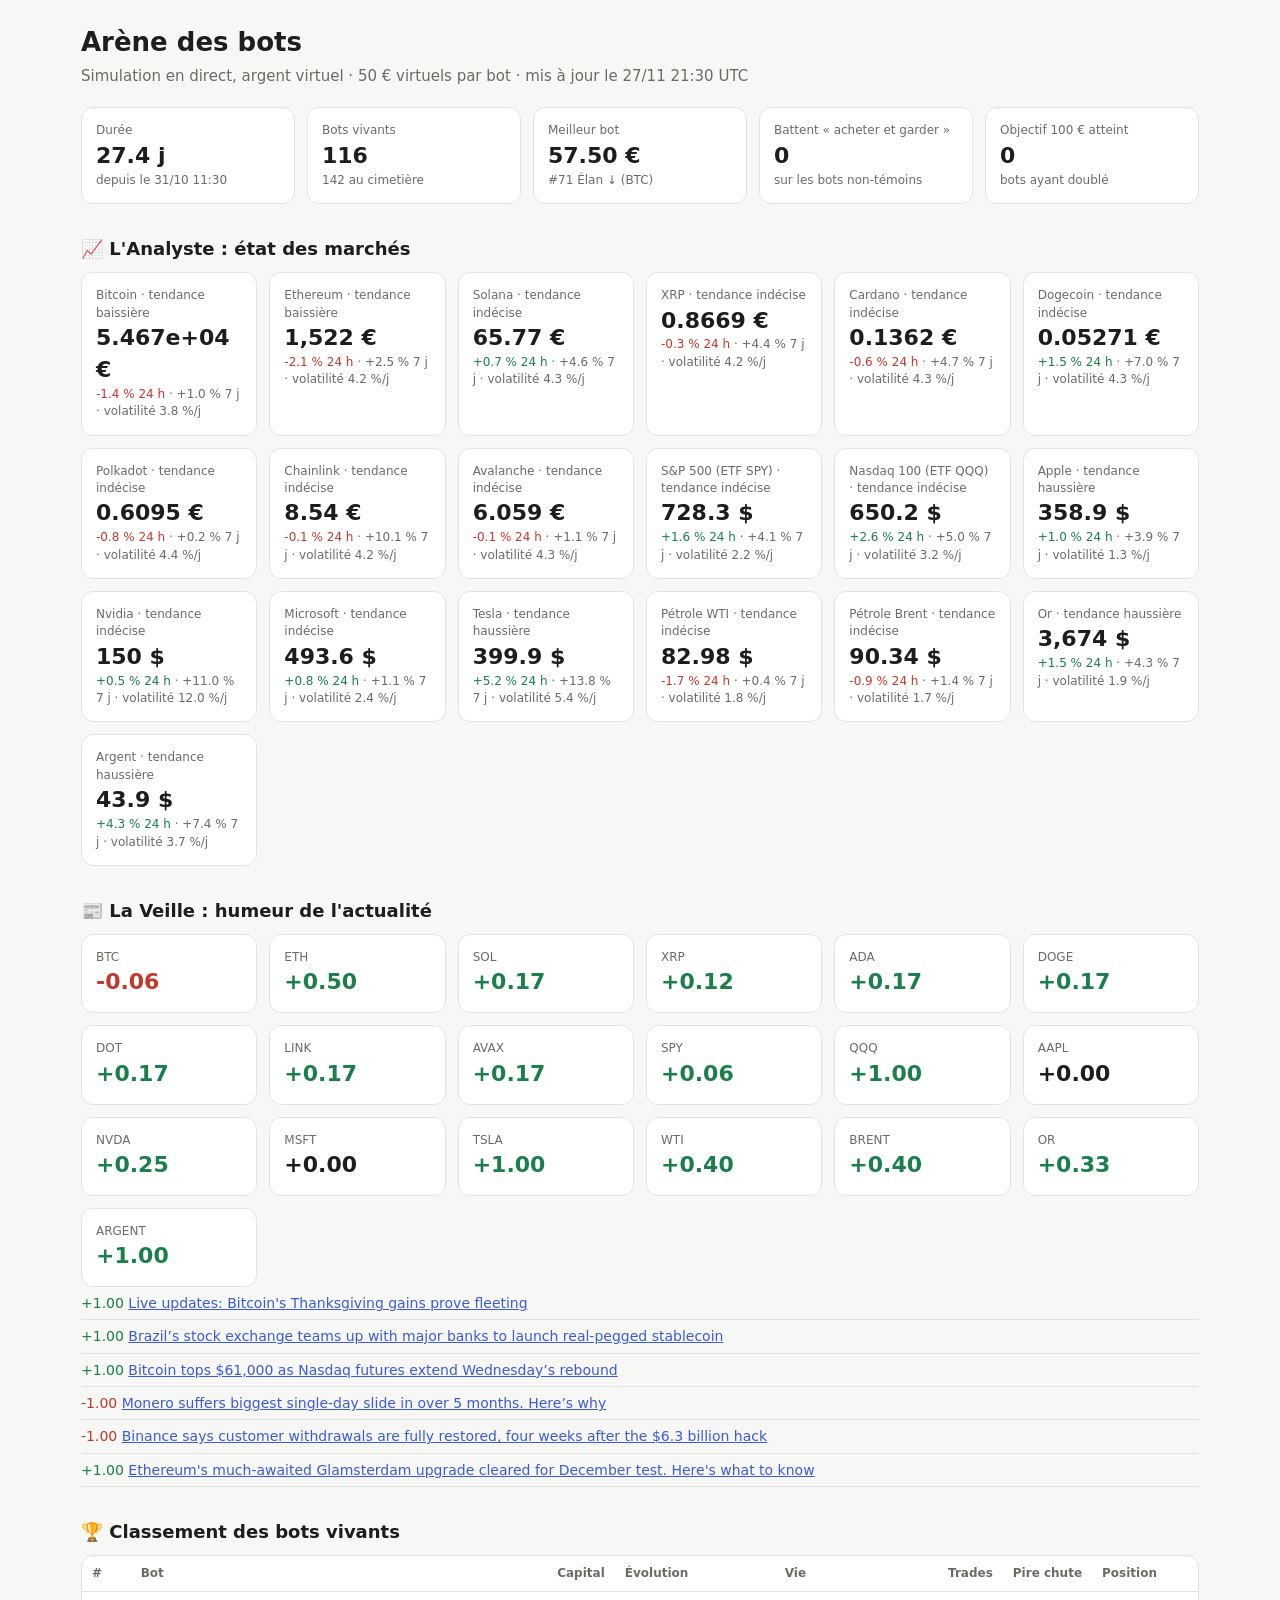
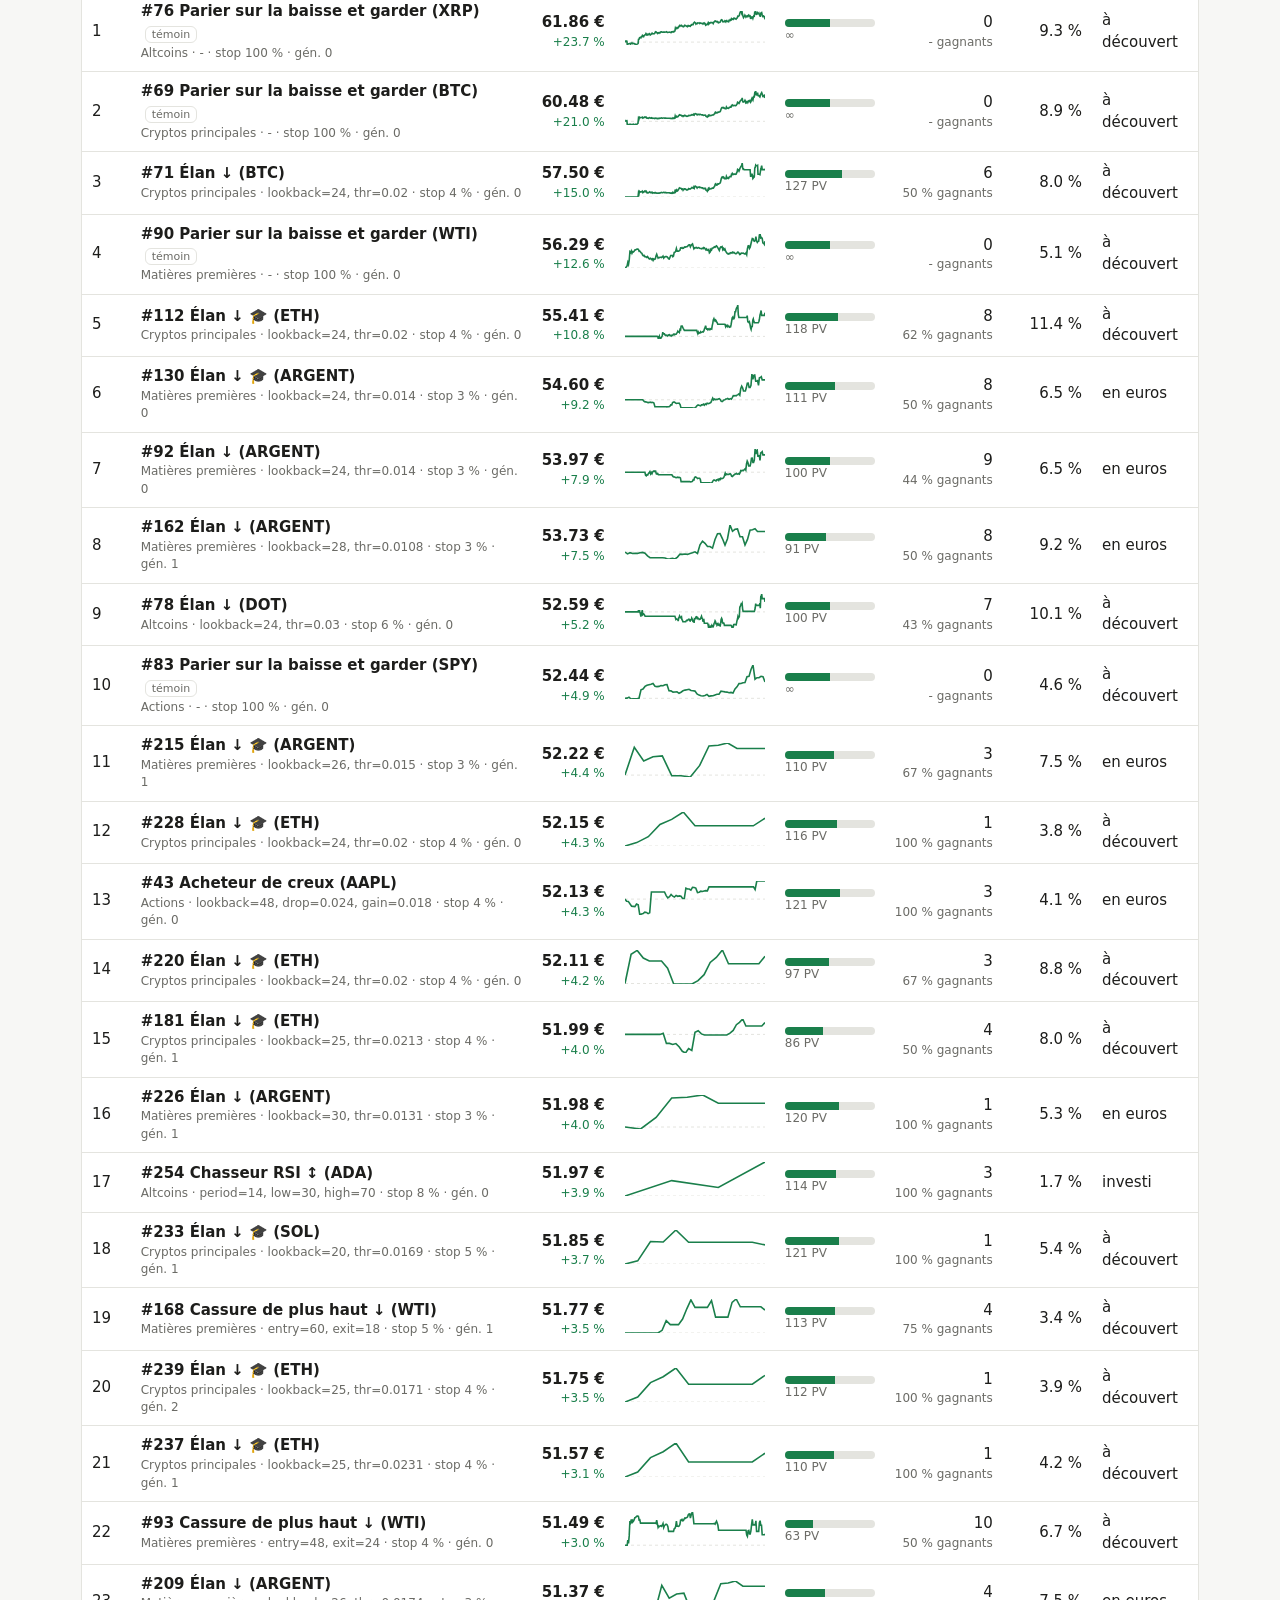
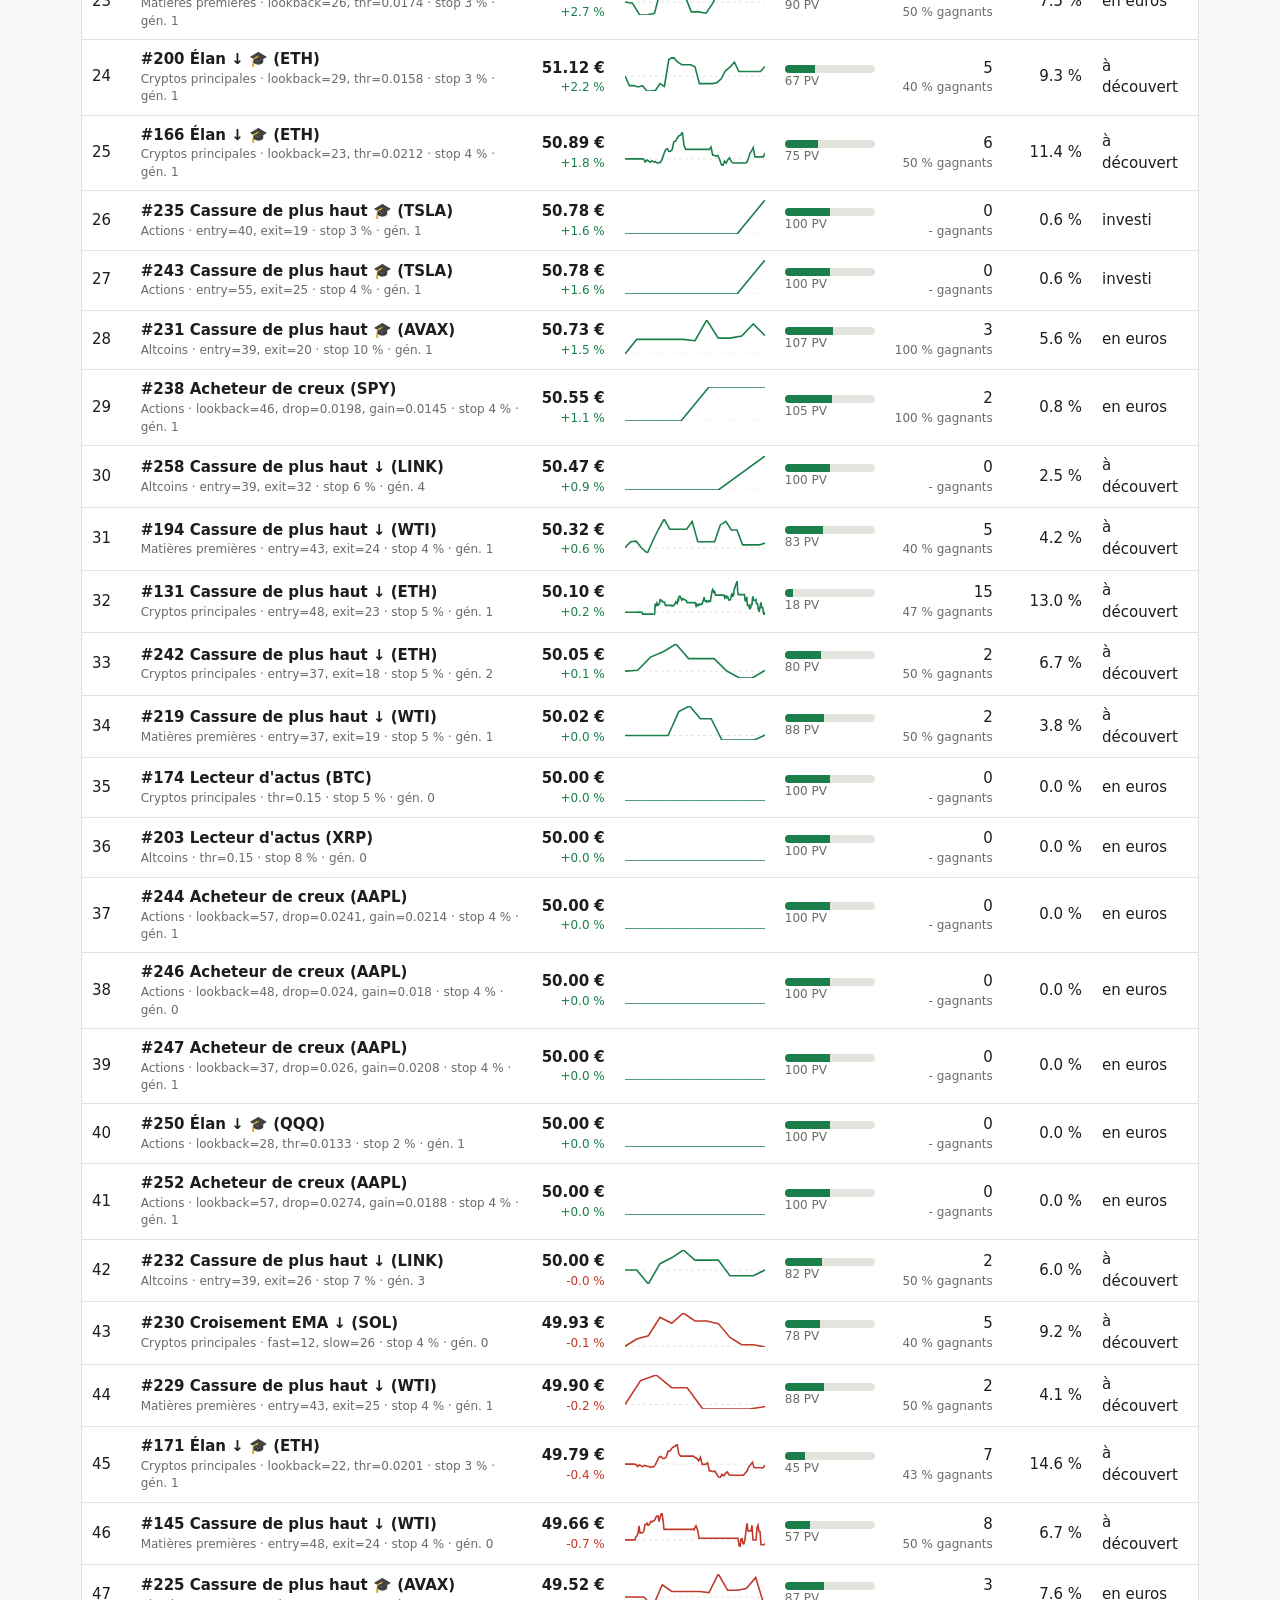
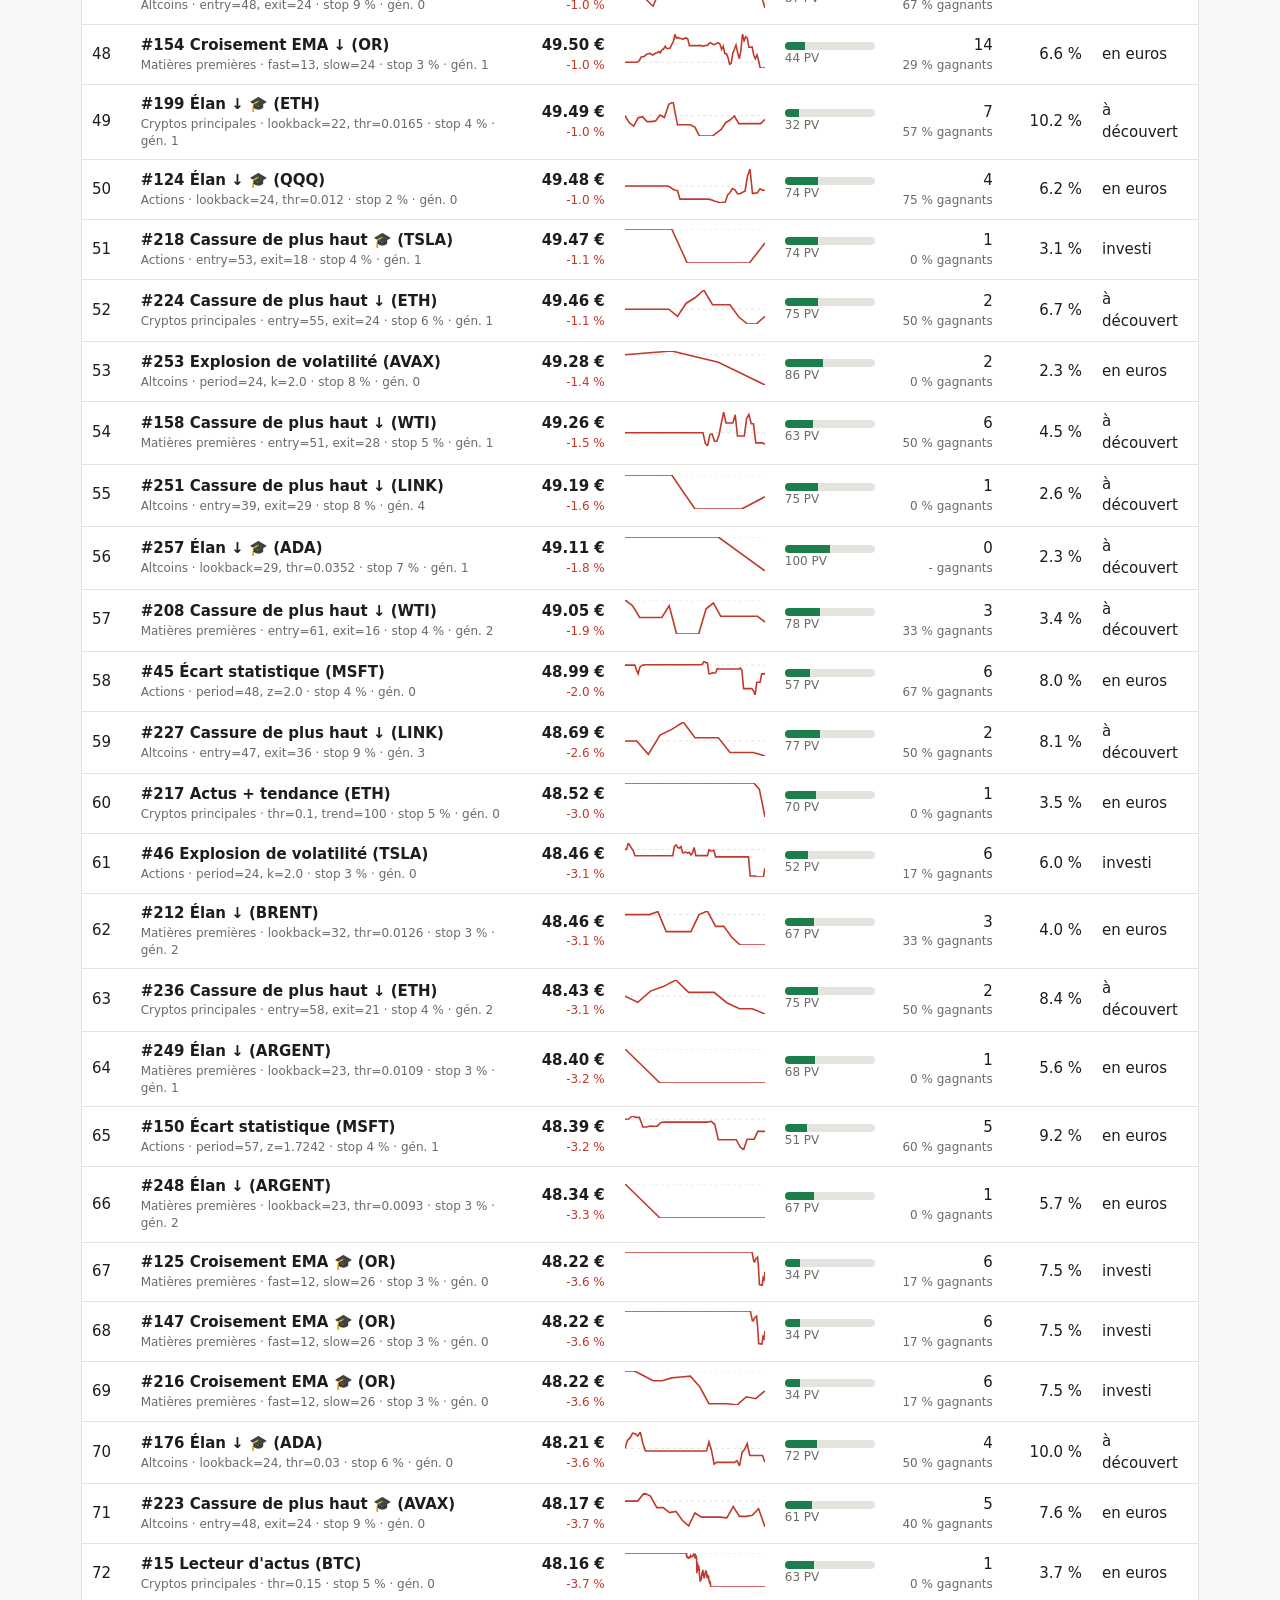
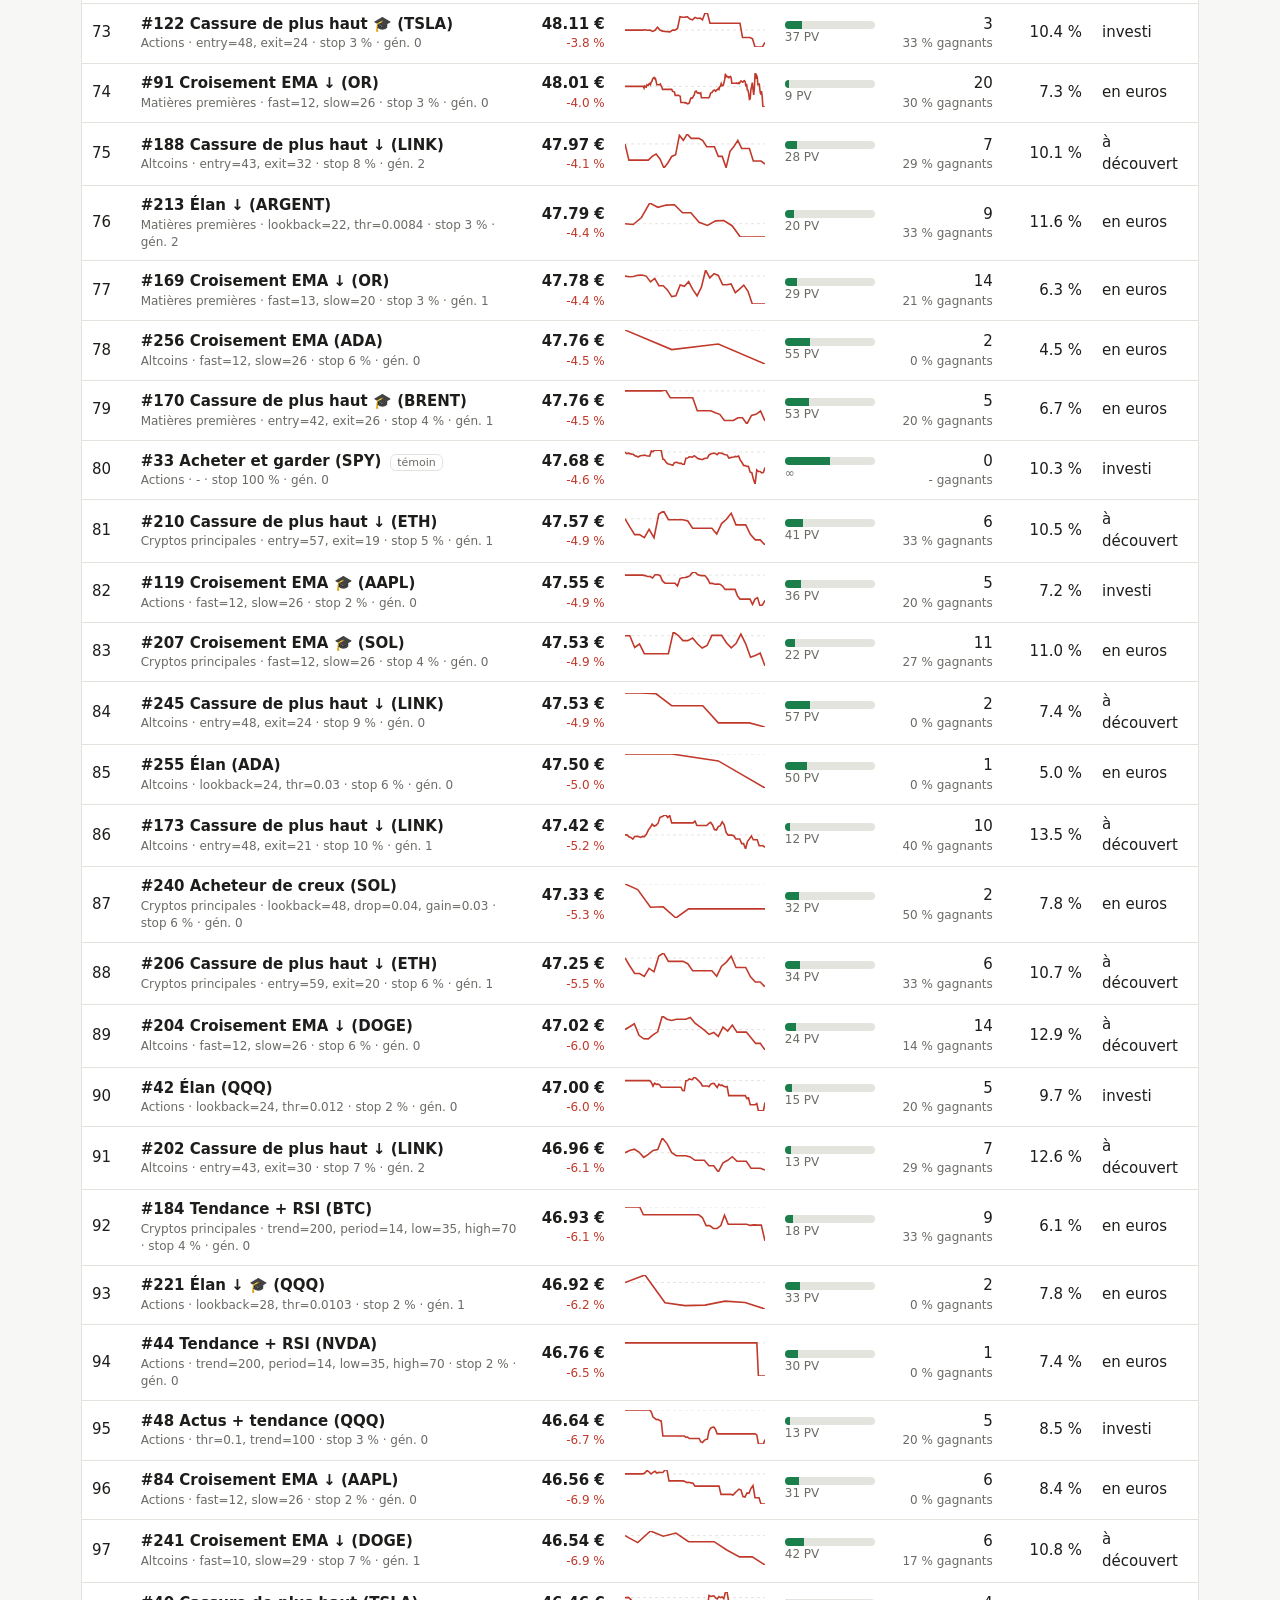
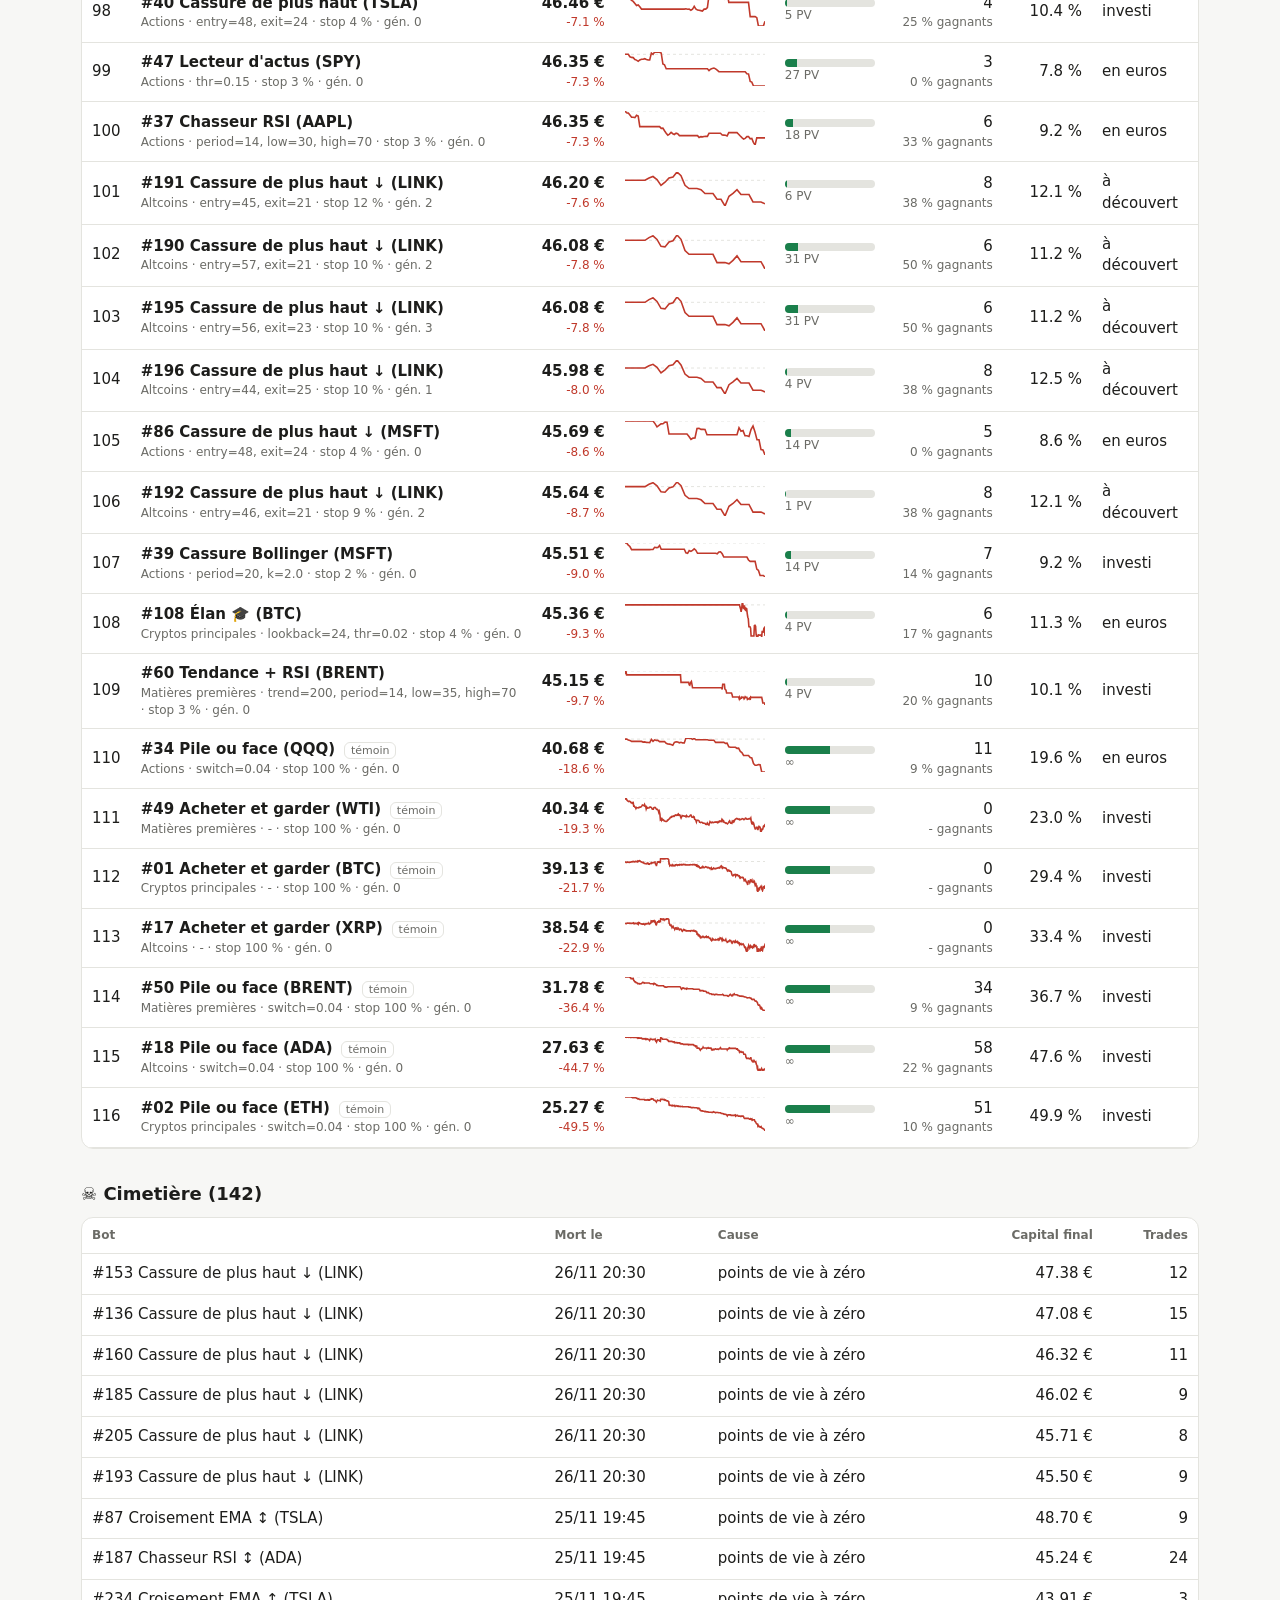
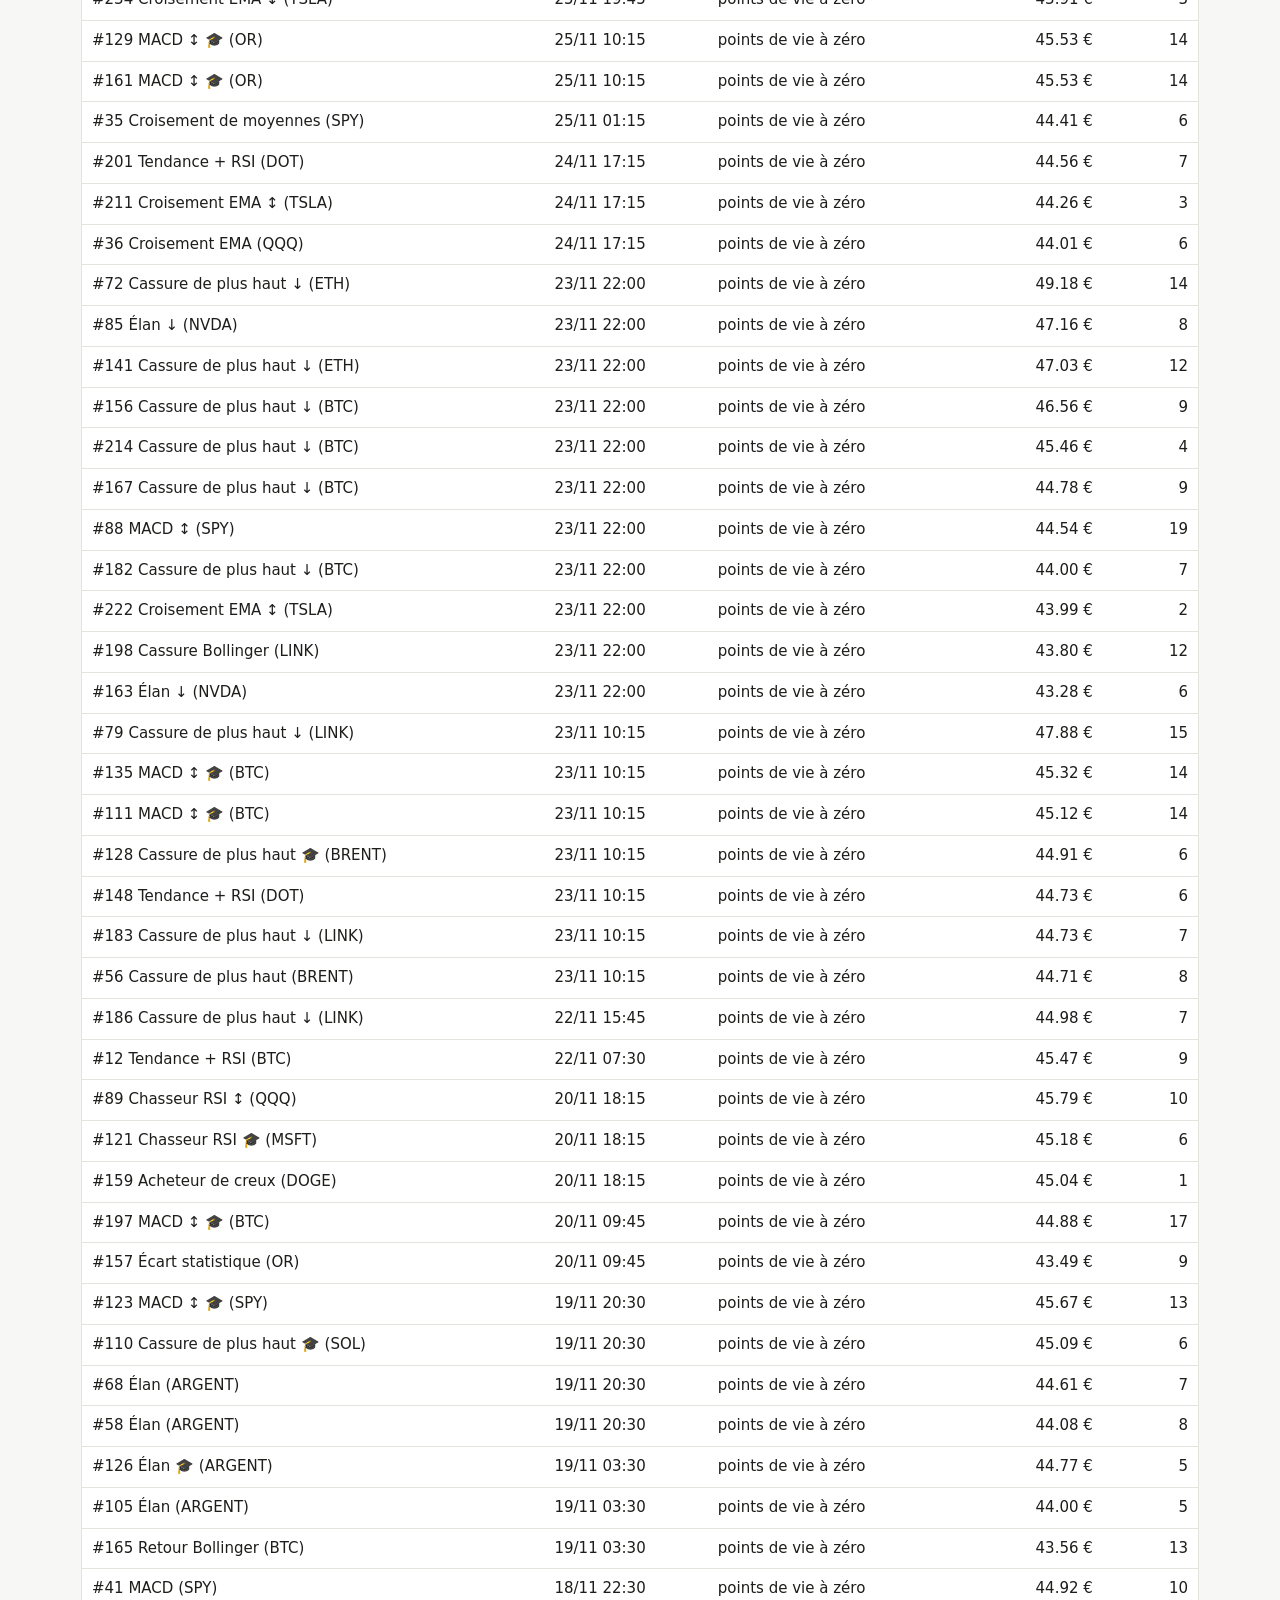
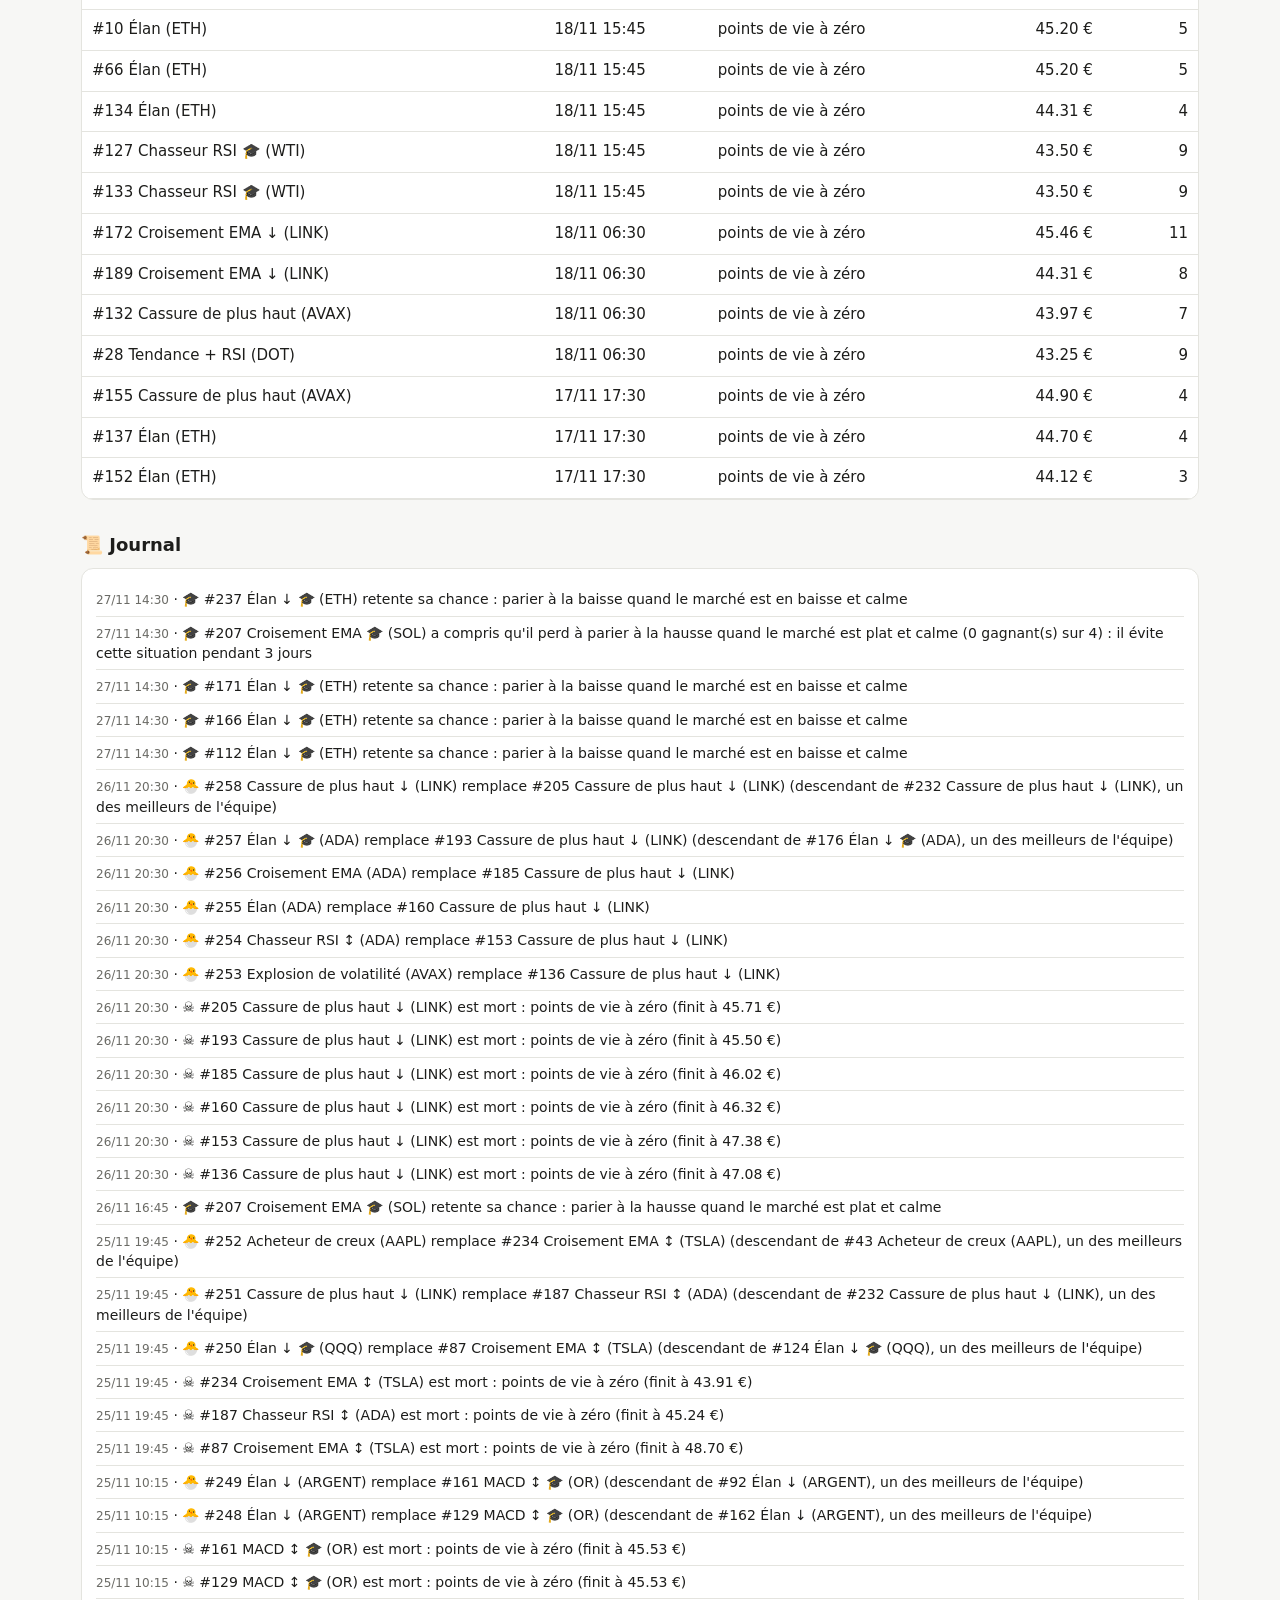
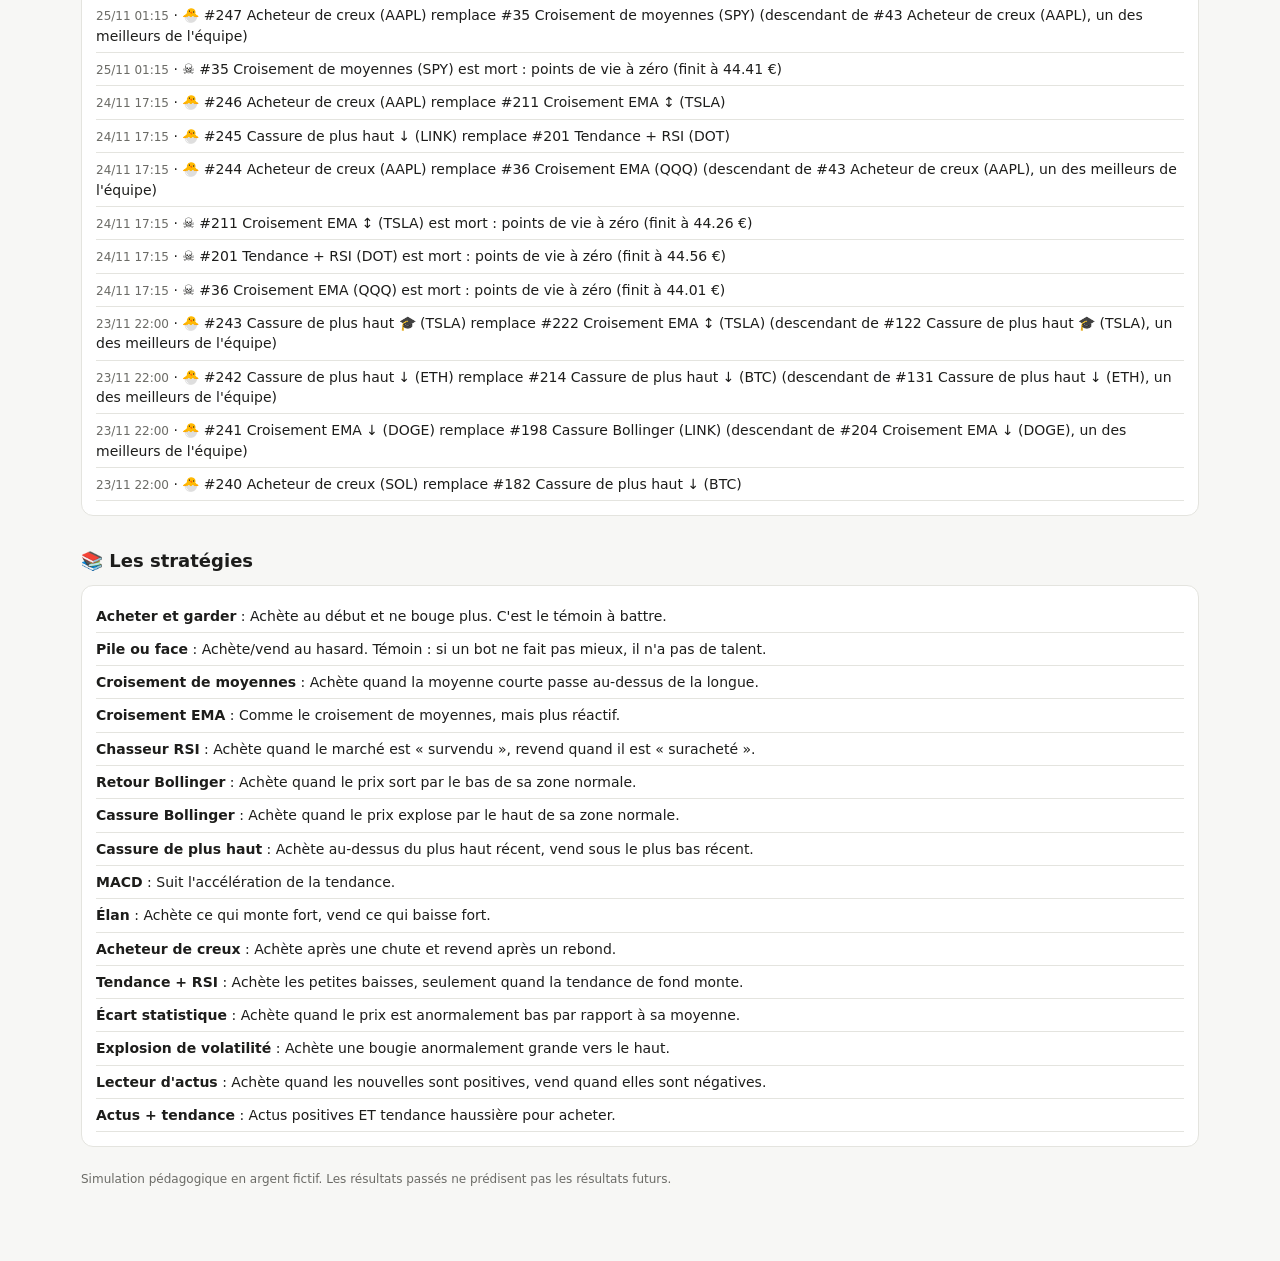
==== commit 0ab447e9: "Arène : mise à jour 2026-11-27 21:53 UTC" ====
--- a/dashboard/index.html
+++ b/dashboard/index.html
@@ -15,4 +15,4 @@
 .spark .base{stroke:var(--line);stroke-dasharray:3 3}.tag{font-size:11px;border:1px solid var(--line);border-radius:6px;padding:1px 6px;color:var(--mut);margin-left:4px}
 ul.ev{list-style:none;padding:0;margin:0}ul.ev li{padding:6px 0;border-bottom:1px solid var(--line);font-size:14px}
 .warn{border-left:4px solid var(--down)}a{color:var(--acc)}
-</style></head><body><main><h1>Arène des bots</h1><p class="lead">Simulation en direct, argent virtuel · 50 € virtuels par bot · mis à jour le 27/11 12:45 UTC</p><div class="grid"><div class="card"><div class="sub">Durée</div><div class="big">27.1 j</div><div class="sub">depuis le 31/10 11:30</div></div><div class="card"><div class="sub">Bots vivants</div><div class="big">116</div><div class="sub">142 au cimetière</div></div><div class="card"><div class="sub">Meilleur bot</div><div class="big">57.29 €</div><div class="sub">#71 Élan ↓ (BTC)</div></div><div class="card"><div class="sub">Battent « acheter et garder »</div><div class="big">0</div><div class="sub">sur les bots non-témoins</div></div><div class="card"><div class="sub">Objectif 100 € atteint</div><div class="big">0</div><div class="sub">bots ayant doublé</div></div></div><h2>📈 L'Analyste : état des marchés</h2><div class="grid"><div class="card"><div class="sub">Bitcoin · tendance haussière</div><div class="big">5.615e+04 €</div><div class="sub"><span class="up">+1.4 % 24 h</span> · +0.2 % 7 j · volatilité 3.8 %/j</div></div><div class="card"><div class="sub">Ethereum · tendance indécise</div><div class="big">1,571 €</div><div class="sub"><span class="up">+1.2 % 24 h</span> · -0.7 % 7 j · volatilité 4.3 %/j</div></div><div class="card"><div class="sub">Solana · tendance haussière</div><div class="big">66.65 €</div><div class="sub"><span class="up">+3.2 % 24 h</span> · +2.8 % 7 j · volatilité 4.5 %/j</div></div><div class="card"><div class="sub">XRP · tendance haussière</div><div class="big">0.8863 €</div><div class="sub"><span class="up">+2.4 % 24 h</span> · +3.1 % 7 j · volatilité 4.4 %/j</div></div><div class="card"><div class="sub">Cardano · tendance haussière</div><div class="big">0.1389 €</div><div class="sub"><span class="up">+2.5 % 24 h</span> · +3.7 % 7 j · volatilité 4.5 %/j</div></div><div class="card"><div class="sub">Dogecoin · tendance haussière</div><div class="big">0.05342 €</div><div class="sub"><span class="up">+3.4 % 24 h</span> · +3.6 % 7 j · volatilité 4.5 %/j</div></div><div class="card"><div class="sub">Polkadot · tendance indécise</div><div class="big">0.6232 €</div><div class="sub"><span class="up">+1.6 % 24 h</span> · -1.3 % 7 j · volatilité 4.6 %/j</div></div><div class="card"><div class="sub">Chainlink · tendance indécise</div><div class="big">8.655 €</div><div class="sub"><span class="up">+2.8 % 24 h</span> · +8.4 % 7 j · volatilité 4.4 %/j</div></div><div class="card"><div class="sub">Avalanche · tendance haussière</div><div class="big">6.189 €</div><div class="sub"><span class="up">+2.1 % 24 h</span> · -0.3 % 7 j · volatilité 4.6 %/j</div></div><div class="card"><div class="sub">S&amp;P 500 (ETF SPY) · tendance indécise</div><div class="big">716.7 $</div><div class="sub"><span class="down">-0.3 % 24 h</span> · -1.9 % 7 j · volatilité 2.3 %/j</div></div><div class="card"><div class="sub">Nasdaq 100 (ETF QQQ) · tendance indécise</div><div class="big">633.9 $</div><div class="sub"><span class="down">-0.7 % 24 h</span> · -3.9 % 7 j · volatilité 3.5 %/j</div></div><div class="card"><div class="sub">Apple · tendance haussière</div><div class="big">355.6 $</div><div class="sub"><span class="up">+0.4 % 24 h</span> · +0.9 % 7 j · volatilité 1.4 %/j</div></div><div class="card"><div class="sub">Nvidia · tendance indécise</div><div class="big">149.3 $</div><div class="sub"><span class="down">-4.0 % 24 h</span> · -1.0 % 7 j · volatilité 12.3 %/j</div></div><div class="card"><div class="sub">Microsoft · tendance baissière</div><div class="big">489.9 $</div><div class="sub"><span class="down">-1.3 % 24 h</span> · -3.6 % 7 j · volatilité 2.8 %/j</div></div><div class="card"><div class="sub">Tesla · tendance indécise</div><div class="big">380.1 $</div><div class="sub"><span class="down">-1.2 % 24 h</span> · -0.9 % 7 j · volatilité 5.5 %/j</div></div><div class="card"><div class="sub">Pétrole WTI · tendance haussière</div><div class="big">84.42 $</div><div class="sub"><span class="up">+4.6 % 24 h</span> · +2.7 % 7 j · volatilité 2.2 %/j</div></div><div class="card"><div class="sub">Pétrole Brent · tendance haussière</div><div class="big">91.17 $</div><div class="sub"><span class="up">+4.2 % 24 h</span> · +2.1 % 7 j · volatilité 2.0 %/j</div></div><div class="card"><div class="sub">Or · tendance haussière</div><div class="big">3,620 $</div><div class="sub"><span class="up">+2.0 % 24 h</span> · -2.8 % 7 j · volatilité 2.1 %/j</div></div><div class="card"><div class="sub">Argent · tendance indécise</div><div class="big">42.08 $</div><div class="sub"><span class="up">+3.7 % 24 h</span> · -6.7 % 7 j · volatilité 3.9 %/j</div></div></div><h2>📰 La Veille : humeur de l'actualité</h2><div class="grid"><div class="card"><div class="sub">BTC</div><div class="big up">+0.08</div></div><div class="card"><div class="sub">ETH</div><div class="big up">+0.33</div></div><div class="card"><div class="sub">SOL</div><div class="big up">+0.07</div></div><div class="card"><div class="sub">XRP</div><div class="big up">+0.06</div></div><div class="card"><div class="sub">ADA</div><div class="big up">+0.07</div></div><div class="card"><div class="sub">DOGE</div><div class="big up">+0.07</div></div><div class="card"><div class="sub">DOT</div><div class="big down">-0.06</div></div><div class="card"><div class="sub">LINK</div><div class="big up">+0.07</div></div><div class="card"><div class="sub">AVAX</div><div class="big up">+0.07</div></div><div class="card"><div class="sub">SPY</div><div class="big down">-0.12</div></div><div class="card"><div class="sub">QQQ</div><div class="big up">+0.67</div></div><div class="card"><div class="sub">AAPL</div><div class="big ">+0.00</div></div><div class="card"><div class="sub">NVDA</div><div class="big down">-0.67</div></div><div class="card"><div class="sub">MSFT</div><div class="big ">+0.00</div></div><div class="card"><div class="sub">TSLA</div><div class="big up">+0.50</div></div><div class="card"><div class="sub">WTI</div><div class="big down">-0.11</div></div><div class="card"><div class="sub">BRENT</div><div class="big down">-0.11</div></div><div class="card"><div class="sub">OR</div><div class="big ">+0.00</div></div><div class="card"><div class="sub">ARGENT</div><div class="big up">+0.29</div></div></div><ul class='ev'><li><span class="up">+1.00</span> <a href="https://www.coindesk.com/tech/2026/11/27/live-news-bitcoin-rebounds-above-usd61-000-as-ai-stocks-lead-premarket-gains" rel="noopener">Live news: Bitcoin rebounds above $61,000 as AI stocks lead premarket gains</a></li><li><span class="up">+1.00</span> <a href="https://www.coindesk.com/business/2026/11/27/brazil-s-stock-exchange-teams-up-with-major-banks-to-launch-real-pegged-stablecoin" rel="noopener">Brazil’s stock exchange teams up with major banks to launch real-pegged stablecoin</a></li><li><span class="up">+1.00</span> <a href="https://www.coindesk.com/markets/2026/11/27/bitcoin-tops-usd61-000-as-nasdaq-futures-extend-wednesday-s-rebound" rel="noopener">Bitcoin tops $61,000 as Nasdaq futures extend Wednesday’s rebound</a></li><li><span class="down">-1.00</span> <a href="https://www.coindesk.com/markets/2026/11/27/monero-suffers-biggest-single-day-slide-in-over-5-months-here-s-why" rel="noopener">Monero suffers biggest single-day slide in over 5 months. Here’s why</a></li><li><span class="down">-1.00</span> <a href="https://www.coindesk.com/markets/2026/11/27/binance-says-its-withdrawal-suspension-is-over-four-weeks-after-a-usd6-3-billion-hack" rel="noopener">Binance says customer withdrawals are fully restored, four weeks after the $6.3 billion hack</a></li><li><span class="up">+1.00</span> <a href="https://www.coindesk.com/tech/2026/11/27/ethereum-s-much-awaited-glamsterdam-upgrade-cleared-for-december-test-here-s-what-to-know" rel="noopener">Ethereum&#x27;s much-awaited Glamsterdam upgrade cleared for December test. Here&#x27;s what to know</a></li></ul><h2>🏆 Classement des bots vivants</h2><div class="wrap"><table><thead><tr><th>#</th><th>Bot</th><th class="num">Capital</th><th>Évolution</th><th>Vie</th><th class="num">Trades</th><th class="num">Pire chute</th><th>Position</th></tr></thead><tbody><tr><td>1</td><td><b>#76 Parier sur la baisse et garder (XRP)</b> <span class="tag">témoin</span><div class="sub">Altcoins · - · stop 100 % · gén. 0</div></td><td class="num"><b>61.02 €</b><div class="sub up">+22.0 %</div></td><td><svg class="spark" viewBox="0 0 140 34" width="140" height="34" aria-hidden="true"><line x1="0" x2="140" y1="31.1" y2="31.1" class="base"/><polyline points="0.0,31.1 0.5,30.7 0.9,30.0 1.4,30.1 1.9,30.2 2.3,33.9 2.8,33.1 3.3,33.0 3.7,32.8 4.2,32.7 4.7,32.5 5.2,32.3 5.6,33.1 6.1,32.7 6.6,32.4 7.0,31.8 7.5,32.4 8.0,32.7 8.4,32.4 8.9,32.5 9.4,32.5 9.8,32.8 10.3,34.0 10.8,33.4 11.2,33.8 11.7,33.6 12.2,33.1 12.6,32.9 13.1,32.6 13.6,28.4 14.0,28.3 14.5,26.8 15.0,26.6 15.5,26.5 15.9,26.8 16.4,25.7 16.9,25.5 17.3,24.5 17.8,25.3 18.3,24.9 18.7,25.5 19.2,24.6 19.7,24.1 20.1,23.8 20.6,23.7 21.1,22.6 21.5,23.2 22.0,24.1 22.5,24.0 22.9,23.3 23.4,23.7 23.9,23.3 24.3,22.7 24.8,23.0 25.3,24.1 25.8,23.7 26.2,23.2 26.7,22.9 27.2,22.1 27.6,22.4 28.1,22.8 28.6,22.7 29.0,22.7 29.5,22.7 30.0,22.1 30.4,21.1 30.9,20.7 31.4,21.0 31.8,21.7 32.3,21.8 32.8,22.5 33.2,22.1 33.7,21.7 34.2,22.1 34.6,21.5 35.1,21.5 35.6,21.6 36.1,20.9 36.5,20.9 37.0,21.1 37.5,21.3 37.9,21.3 38.4,21.1 38.9,21.1 39.3,21.0 39.8,21.1 40.3,21.2 40.7,21.1 41.2,20.9 41.7,20.7 42.1,21.3 42.6,21.4 43.1,21.5 43.5,21.3 44.0,21.3 44.5,21.3 44.9,21.1 45.4,21.5 45.9,21.4 46.4,21.6 46.8,20.9 47.3,20.9 47.8,20.9 48.2,20.5 48.7,20.9 49.2,20.6 49.6,20.5 50.1,19.9 50.6,17.0 51.0,18.0 51.5,17.4 52.0,16.7 52.4,17.2 52.9,16.6 53.4,16.8 53.8,16.0 54.3,15.2 54.8,14.5 55.3,15.1 55.7,14.6 56.2,14.6 56.7,14.3 57.1,15.1 57.6,15.3 58.1,15.2 58.5,15.7 59.0,15.5 59.5,14.9 59.9,14.3 60.4,14.5 60.9,14.6 61.3,14.8 61.8,15.3 62.3,15.5 62.7,15.7 63.2,14.6 63.7,14.6 64.1,15.0 64.6,14.8 65.1,15.2 65.6,15.3 66.0,14.3 66.5,14.2 67.0,13.5 67.4,13.5 67.9,13.6 68.4,13.6 68.8,12.0 69.3,11.8 69.8,11.1 70.2,11.5 70.7,12.0 71.2,13.1 71.6,12.6 72.1,12.4 72.6,12.5 73.0,11.9 73.5,12.0 74.0,12.0 74.4,12.0 74.9,12.5 75.4,11.9 75.9,12.2 76.3,12.3 76.8,12.4 77.3,12.3 77.7,12.4 78.2,13.0 78.7,12.4 79.1,12.0 79.6,12.7 80.1,12.4 80.5,13.0 81.0,14.3 81.5,14.0 81.9,13.4 82.4,13.5 82.9,13.0 83.3,11.9 83.8,13.0 84.3,11.9 84.7,12.5 85.2,11.9 85.7,12.0 86.2,11.5 86.6,11.6 87.1,11.6 87.6,11.5 88.0,11.8 88.5,12.6 89.0,11.5 89.4,10.7 89.9,10.7 90.4,9.8 90.8,9.9 91.3,10.4 91.8,10.5 92.2,10.9 92.7,10.5 93.2,11.0 93.6,11.7 94.1,11.3 94.6,11.5 95.1,11.5 95.5,11.1 96.0,9.8 96.5,9.1 96.9,8.7 97.4,9.1 97.9,10.2 98.3,10.9 98.8,10.5 99.3,10.6 99.7,10.7 100.2,9.8 100.7,10.2 101.1,10.9 101.6,9.6 102.1,9.5 102.5,10.2 103.0,10.4 103.5,10.7 103.9,10.8 104.4,9.4 104.9,9.6 105.4,8.9 105.8,9.5 106.3,9.3 106.8,7.8 107.2,8.5 107.7,8.0 108.2,8.1 108.6,8.4 109.1,7.3 109.6,7.2 110.0,7.5 110.5,7.9 111.0,7.7 111.4,8.1 111.9,7.5 112.4,7.2 112.8,6.2 113.3,5.1 113.8,5.4 114.2,5.0 114.7,4.4 115.2,2.2 115.7,1.1 116.1,0.3 116.6,0.0 117.1,2.1 117.5,1.1 118.0,4.1 118.5,5.5 118.9,6.7 119.4,5.9 119.9,5.2 120.3,4.1 120.8,5.0 121.3,6.1 121.7,5.5 122.2,4.9 122.7,4.8 123.1,6.4 123.6,4.4 124.1,4.0 124.5,4.7 125.0,5.3 125.5,5.0 126.0,7.4 126.4,7.5 126.9,7.0 127.4,5.8 127.8,5.9 128.3,7.3 128.8,5.9 129.2,4.9 129.7,5.1 130.2,1.2 130.6,1.3 131.1,0.5 131.6,3.2 132.0,3.3 132.5,3.0 133.0,1.8 133.4,2.6 133.9,2.7 134.4,2.1 134.8,3.7 135.3,4.5 135.8,5.8 136.3,2.2 136.7,2.3 137.2,1.8 137.7,3.8 138.1,5.4 138.6,5.1 139.1,5.0 139.5,6.0 140.0,6.8" class="up"/></svg></td><td><div class="hp"><div style="width:50%"></div></div><div class="sub">∞</div></td><td class="num">0<div class="sub">- gagnants</div></td><td class="num">9.3 %</td><td>à découvert</td></tr><tr><td>2</td><td><b>#69 Parier sur la baisse et garder (BTC)</b> <span class="tag">témoin</span><div class="sub">Cryptos principales · - · stop 100 % · gén. 0</div></td><td class="num"><b>59.43 €</b><div class="sub up">+18.9 %</div></td><td><svg class="spark" viewBox="0 0 140 34" width="140" height="34" aria-hidden="true"><line x1="0" x2="140" y1="30.3" y2="30.3" class="base"/><polyline points="0.0,30.3 0.5,30.1 0.9,29.6 1.4,29.9 1.9,29.8 2.3,33.9 2.8,33.9 3.3,33.5 3.7,33.6 4.2,33.4 4.7,33.2 5.1,33.1 5.6,34.0 6.1,34.0 6.5,33.9 7.0,33.4 7.5,33.8 7.9,33.7 8.4,33.2 8.9,33.3 9.3,33.4 9.8,33.7 10.3,33.7 10.7,33.3 11.2,33.7 11.7,33.4 12.1,33.1 12.6,32.5 13.1,32.3 13.5,27.1 14.0,27.9 14.5,26.2 14.9,26.6 15.4,26.5 15.9,26.7 16.3,26.5 16.8,26.5 17.3,26.1 17.7,27.0 18.2,26.6 18.7,26.9 19.1,26.7 19.6,26.2 20.1,25.9 20.5,26.2 21.0,26.5 21.5,26.3 21.9,27.3 22.4,27.3 22.9,27.1 23.3,27.3 23.8,27.2 24.3,26.8 24.7,26.6 25.2,26.9 25.7,27.1 26.1,27.1 26.6,26.8 27.1,27.1 27.5,27.0 28.0,27.4 28.5,27.2 28.9,27.2 29.4,27.2 29.9,27.5 30.3,27.3 30.8,27.1 31.3,27.4 31.7,27.4 32.2,27.4 32.7,27.6 33.1,27.6 33.6,27.4 34.1,27.4 34.5,27.4 35.0,27.2 35.5,27.3 35.9,27.2 36.4,26.9 36.9,27.0 37.3,27.2 37.8,27.1 38.3,27.0 38.7,27.0 39.2,27.0 39.7,27.1 40.1,27.1 40.6,27.1 41.1,27.0 41.5,27.2 42.0,27.3 42.5,27.2 42.9,27.2 43.4,27.2 43.9,27.3 44.3,27.3 44.8,27.3 45.3,27.4 45.7,27.4 46.2,27.5 46.7,27.3 47.1,27.6 47.6,27.5 48.1,26.9 48.5,27.4 49.0,27.2 49.5,27.3 49.9,27.0 50.4,25.0 50.9,26.4 51.3,25.8 51.8,25.3 52.3,26.1 52.7,25.9 53.2,25.6 53.7,24.8 54.1,24.4 54.6,23.8 55.1,24.0 55.5,24.1 56.0,24.1 56.5,24.4 56.9,24.9 57.4,24.9 57.9,24.7 58.3,25.4 58.8,24.9 59.3,24.9 59.7,24.4 60.2,24.4 60.7,24.7 61.1,25.0 61.6,25.1 62.1,25.4 62.5,25.2 63.0,25.2 63.5,24.7 63.9,24.4 64.4,24.7 64.9,24.5 65.3,24.4 65.8,24.5 66.3,24.2 66.7,24.0 67.2,23.6 67.7,23.9 68.1,23.8 68.6,24.0 69.1,23.3 69.5,24.0 70.0,23.0 70.5,22.6 70.9,22.8 71.4,23.0 71.9,23.5 72.3,23.9 72.8,23.4 73.3,23.4 73.7,23.4 74.2,23.6 74.7,23.4 75.1,23.6 75.6,23.4 76.1,23.6 76.5,23.7 77.0,24.0 77.5,23.9 77.9,23.9 78.4,24.3 78.9,24.4 79.3,24.3 79.8,24.3 80.3,24.1 80.7,24.2 81.2,25.3 81.7,25.6 82.1,25.5 82.6,26.0 83.1,25.4 83.5,24.5 84.0,25.0 84.5,24.2 84.9,24.8 85.4,24.8 85.9,24.5 86.3,24.4 86.8,24.4 87.3,24.2 87.7,24.1 88.2,23.9 88.7,24.0 89.1,23.7 89.6,22.9 90.1,22.6 90.5,21.3 91.0,21.0 91.5,21.8 91.9,22.0 92.4,22.0 92.9,21.3 93.3,21.1 93.8,21.3 94.3,21.0 94.7,20.9 95.2,20.7 95.7,20.5 96.1,18.9 96.6,17.5 97.1,16.8 97.5,16.4 98.0,16.6 98.5,16.9 98.9,16.5 99.4,16.9 99.9,17.5 100.3,17.5 100.8,17.6 101.3,17.7 101.7,15.9 102.2,16.7 102.7,17.2 103.1,17.1 103.6,17.4 104.1,17.3 104.5,16.4 105.0,16.2 105.5,16.0 105.9,16.3 106.4,16.3 106.9,14.6 107.3,14.8 107.8,13.9 108.3,14.3 108.7,14.7 109.2,14.6 109.7,14.5 110.1,14.4 110.6,14.6 111.1,14.6 111.5,14.4 112.0,13.6 112.5,13.0 112.9,11.2 113.4,11.4 113.9,11.9 114.3,12.4 114.8,11.8 115.3,10.5 115.7,10.1 116.2,9.3 116.7,8.9 117.1,8.4 117.6,6.9 118.1,10.3 118.5,11.0 119.0,10.9 119.5,10.8 119.9,10.2 120.4,9.2 120.9,10.2 121.3,12.1 121.8,11.9 122.3,10.5 122.7,10.4 123.2,11.4 123.7,10.0 124.1,9.8 124.6,10.5 125.1,10.4 125.5,8.8 126.0,11.1 126.5,10.6 126.9,8.2 127.4,7.1 127.9,8.2 128.3,9.1 128.8,6.5 129.3,5.7 129.7,5.8 130.2,1.4 130.7,1.3 131.1,0.0 131.6,3.8 132.1,3.9 132.5,3.5 133.0,1.6 133.5,4.7 133.9,4.8 134.4,4.7 134.9,5.4 135.3,5.9 135.8,4.7 136.3,3.0 136.7,2.3 137.2,1.6 137.7,2.9 138.1,4.9 138.6,4.4 139.1,4.5 139.5,5.8 140.0,6.0" class="up"/></svg></td><td><div class="hp"><div style="width:50%"></div></div><div class="sub">∞</div></td><td class="num">0<div class="sub">- gagnants</div></td><td class="num">8.9 %</td><td>à découvert</td></tr><tr><td>3</td><td><b>#71 Élan ↓ (BTC)</b><div class="sub">Cryptos principales · lookback=24, thr=0.02 · stop 4 % · gén. 0</div></td><td class="num"><b>57.29 €</b><div class="sub up">+14.6 %</div></td><td><svg class="spark" viewBox="0 0 140 34" width="140" height="34" aria-hidden="true"><line x1="0" x2="140" y1="34.0" y2="34.0" class="base"/><polyline points="0.0,34.0 0.5,34.0 0.9,34.0 1.4,34.0 1.9,34.0 2.3,34.0 2.8,34.0 3.3,34.0 3.7,34.0 4.2,34.0 4.7,34.0 5.1,34.0 5.6,34.0 6.1,34.0 6.5,34.0 7.0,34.0 7.5,34.0 7.9,34.0 8.4,34.0 8.9,34.0 9.3,34.0 9.8,34.0 10.3,34.0 10.7,34.0 11.2,34.0 11.7,34.0 12.1,34.0 12.6,34.0 13.1,34.0 13.5,29.6 14.0,30.8 14.5,28.3 14.9,28.9 15.4,28.8 15.9,29.0 16.3,28.7 16.8,28.7 17.3,28.2 17.7,29.4 18.2,28.9 18.7,29.3 19.1,29.0 19.6,28.2 20.1,27.8 20.5,28.3 21.0,28.8 21.5,28.4 21.9,29.8 22.4,29.9 22.9,29.7 23.3,29.9 23.8,29.7 24.3,29.2 24.7,28.8 25.2,29.3 25.7,29.6 26.1,29.6 26.6,29.2 27.1,29.7 27.5,29.4 28.0,30.1 28.5,29.8 28.9,29.8 29.4,29.7 29.9,30.1 30.3,30.0 30.8,29.6 31.3,30.0 31.7,30.1 32.2,30.0 32.7,30.3 33.1,30.3 33.6,30.0 34.1,30.0 34.5,30.1 35.0,29.8 35.5,29.9 35.9,29.7 36.4,29.4 36.9,29.6 37.3,29.7 37.8,29.6 38.3,29.5 38.7,29.4 39.2,29.4 39.7,29.6 40.1,29.6 40.6,29.7 41.1,29.4 41.5,29.8 42.0,29.9 42.5,29.8 42.9,29.7 43.4,29.7 43.9,29.8 44.3,29.9 44.8,29.8 45.3,30.0 45.7,30.1 46.2,30.2 46.7,29.9 47.1,30.3 47.6,30.2 48.1,29.3 48.5,30.0 49.0,29.8 49.5,29.9 49.9,29.4 50.4,26.5 50.9,28.6 51.3,27.7 51.8,27.0 52.3,28.1 52.7,27.8 53.2,27.4 53.7,26.3 54.1,25.7 54.6,24.8 55.1,25.1 55.5,25.2 56.0,25.2 56.5,25.6 56.9,26.4 57.4,26.3 57.9,26.0 58.3,27.2 58.8,26.4 59.3,26.4 59.7,25.7 60.2,25.7 60.7,26.1 61.1,26.5 61.6,26.6 62.1,27.1 62.5,26.9 63.0,26.8 63.5,26.1 63.9,25.6 64.4,26.0 64.9,25.8 65.3,25.7 65.8,25.8 66.3,25.3 66.7,25.1 67.2,24.5 67.7,24.9 68.1,24.8 68.6,25.1 69.1,24.0 69.5,25.1 70.0,23.6 70.5,23.0 70.9,23.3 71.4,23.7 71.9,24.3 72.3,25.0 72.8,24.3 73.3,24.2 73.7,24.1 74.2,24.4 74.7,24.1 75.1,24.5 75.6,24.3 76.1,24.4 76.5,24.7 77.0,25.0 77.5,24.9 77.9,24.9 78.4,25.5 78.9,25.6 79.3,25.5 79.8,25.6 80.3,25.1 80.7,25.3 81.2,27.0 81.7,27.4 82.1,27.3 82.6,28.1 83.1,27.1 83.5,25.7 84.0,26.5 84.5,25.3 84.9,26.2 85.4,26.1 85.9,25.9 86.3,25.6 86.8,25.7 87.3,25.3 87.7,25.2 88.2,24.9 88.7,25.1 89.1,24.6 89.6,23.5 90.1,23.0 90.5,21.1 91.0,20.7 91.5,21.8 91.9,22.2 92.4,22.1 92.9,21.1 93.3,20.8 93.8,21.1 94.3,20.7 94.7,20.6 95.2,20.2 95.7,19.9 96.1,17.7 96.6,15.6 97.1,14.6 97.5,13.9 98.0,14.2 98.5,14.7 98.9,14.1 99.4,14.7 99.9,15.6 100.3,15.6 100.8,15.7 101.3,15.8 101.7,13.3 102.2,14.4 102.7,15.2 103.1,15.0 103.6,15.5 104.1,15.3 104.5,14.0 105.0,13.7 105.5,13.4 105.9,13.8 106.4,13.8 106.9,11.4 107.3,11.6 107.8,10.3 108.3,10.9 108.7,11.5 109.2,11.2 109.7,11.2 110.1,11.0 110.6,11.4 111.1,11.3 111.5,11.1 112.0,9.9 112.5,8.9 112.9,6.3 113.4,6.6 113.9,7.3 114.3,8.2 114.8,7.3 115.3,5.3 115.7,4.8 116.2,3.6 116.7,2.9 117.1,2.3 117.6,0.0 118.1,5.0 118.5,6.1 119.0,5.9 119.5,6.8 119.9,6.8 120.4,6.8 120.9,6.8 121.3,6.8 121.8,6.8 122.3,6.8 122.7,6.8 123.2,6.8 123.7,6.8 124.1,6.8 124.6,6.8 125.1,6.8 125.5,6.8 126.0,13.1 126.5,13.1 126.9,12.9 127.4,10.7 127.9,12.8 128.3,15.6 128.8,15.0 129.3,13.4 129.7,13.6 130.2,4.9 130.7,4.6 131.1,2.1 131.6,2.8 132.1,2.8 132.5,2.8 133.0,2.4 133.5,11.3 133.9,11.3 134.4,11.3 134.9,11.3 135.3,11.6 135.8,9.2 136.3,5.7 136.7,4.3 137.2,2.7 137.7,6.6 138.1,6.6 138.6,6.6 139.1,6.6 139.5,6.6 140.0,6.6" class="up"/></svg></td><td><div class="hp"><div style="width:64%"></div></div><div class="sub">127 PV</div></td><td class="num">6<div class="sub">50 % gagnants</div></td><td class="num">8.0 %</td><td>en euros</td></tr><tr><td>4</td><td><b>#90 Parier sur la baisse et garder (WTI)</b> <span class="tag">témoin</span><div class="sub">Matières premières · - · stop 100 % · gén. 0</div></td><td class="num"><b>55.54 €</b><div class="sub up">+11.1 %</div></td><td><svg class="spark" viewBox="0 0 140 34" width="140" height="34" aria-hidden="true"><line x1="0" x2="140" y1="34.0" y2="34.0" class="base"/><polyline points="0.0,34.0 0.7,33.6 1.4,32.8 2.1,31.9 2.8,28.5 3.5,30.4 4.2,26.2 4.9,17.8 5.7,18.7 6.4,16.9 7.1,19.2 7.8,17.6 8.5,18.0 9.2,17.3 9.9,16.0 10.6,15.9 11.3,15.4 12.0,15.1 12.7,15.1 13.4,15.3 14.1,17.3 14.8,17.1 15.6,18.1 16.3,19.0 17.0,19.4 17.7,21.0 18.4,21.8 19.1,21.4 19.8,22.7 20.5,22.6 21.2,23.0 21.9,23.5 22.6,22.6 23.3,23.5 24.0,24.7 24.7,25.0 25.5,24.3 26.2,24.7 26.9,25.6 27.6,24.9 28.3,26.4 29.0,24.9 29.7,25.4 30.4,25.0 31.1,22.1 31.8,20.3 32.5,22.3 33.2,24.1 33.9,23.5 34.6,23.6 35.4,23.3 36.1,23.2 36.8,23.5 37.5,23.0 38.2,22.1 38.9,24.1 39.6,23.2 40.3,22.8 41.0,22.5 41.7,22.5 42.4,22.9 43.1,23.7 43.8,24.8 44.5,25.0 45.3,23.3 46.0,21.5 46.7,21.5 47.4,21.4 48.1,22.7 48.8,22.1 49.5,18.4 50.2,18.2 50.9,17.2 51.6,14.5 52.3,17.1 53.0,17.1 53.7,17.1 54.4,16.9 55.2,16.3 55.9,14.0 56.6,14.1 57.3,13.6 58.0,14.3 58.7,14.2 59.4,13.4 60.1,12.9 60.8,13.1 61.5,12.8 62.2,12.7 62.9,12.3 63.6,11.3 64.3,10.9 65.1,10.9 65.8,12.9 66.5,11.5 67.2,10.5 67.9,9.9 68.6,12.3 69.3,14.8 70.0,13.9 70.7,14.0 71.4,13.4 72.1,14.0 72.8,14.2 73.5,13.7 74.2,13.8 74.9,14.2 75.7,14.5 76.4,14.5 77.1,14.8 77.8,14.2 78.5,14.7 79.2,13.5 79.9,13.9 80.6,15.1 81.3,15.9 82.0,14.9 82.7,16.2 83.4,16.3 84.1,15.6 84.8,18.8 85.6,18.0 86.3,15.4 87.0,16.1 87.7,14.2 88.4,13.9 89.1,13.7 89.8,12.8 90.5,13.2 91.2,12.4 91.9,11.8 92.6,12.7 93.3,13.8 94.0,15.1 94.7,16.4 95.5,14.2 96.2,13.0 96.9,13.2 97.6,12.7 98.3,15.7 99.0,14.5 99.7,16.0 100.4,15.0 101.1,16.8 101.8,18.4 102.5,19.1 103.2,19.8 103.9,20.1 104.6,19.4 105.4,19.7 106.1,18.8 106.8,18.6 107.5,19.1 108.2,18.1 108.9,18.7 109.6,18.4 110.3,19.1 111.0,19.6 111.7,19.6 112.4,19.2 113.1,18.1 113.8,18.3 114.5,19.2 115.3,20.5 116.0,20.3 116.7,19.2 117.4,19.0 118.1,19.2 118.8,19.1 119.5,19.6 120.2,19.9 120.9,19.9 121.6,18.9 122.3,20.6 123.0,14.8 123.7,11.9 124.4,11.7 125.2,14.5 125.9,13.3 126.6,10.0 127.3,7.0 128.0,4.4 128.7,4.6 129.4,6.7 130.1,7.2 130.8,6.5 131.5,2.6 132.2,7.0 132.9,8.4 133.6,7.4 134.3,7.1 135.1,0.9 135.8,0.0 136.5,4.0 137.2,3.6 137.9,4.4 138.6,8.9 139.3,9.2 140.0,10.4" class="up"/></svg></td><td><div class="hp"><div style="width:50%"></div></div><div class="sub">∞</div></td><td class="num">0<div class="sub">- gagnants</div></td><td class="num">5.1 %</td><td>à découvert</td></tr><tr><td>5</td><td><b>#112 Élan ↓ 🎓 (ETH)</b><div class="sub">Cryptos principales · lookback=24, thr=0.02 · stop 4 % · gén. 0</div></td><td class="num"><b>54.79 €</b><div class="sub up">+9.6 %</div></td><td><svg class="spark" viewBox="0 0 140 34" width="140" height="34" aria-hidden="true"><line x1="0" x2="140" y1="31.4" y2="31.4" class="base"/><polyline points="0.0,31.4 0.6,31.4 1.1,31.4 1.7,31.4 2.2,31.4 2.8,31.4 3.3,31.4 3.9,31.4 4.5,31.4 5.0,31.4 5.6,31.4 6.1,31.4 6.7,31.4 7.3,31.4 7.8,31.4 8.4,31.4 8.9,31.4 9.5,31.4 10.0,31.4 10.6,31.4 11.2,31.4 11.7,31.4 12.3,31.4 12.8,31.4 13.4,31.4 13.9,31.4 14.5,31.4 15.1,31.4 15.6,31.4 16.2,31.4 16.7,31.4 17.3,31.4 17.8,31.4 18.4,31.4 19.0,31.4 19.5,31.4 20.1,31.4 20.6,31.4 21.2,31.4 21.8,31.4 22.3,31.4 22.9,31.4 23.4,31.4 24.0,31.4 24.5,31.4 25.1,31.4 25.7,31.4 26.2,31.4 26.8,31.4 27.3,31.4 27.9,31.4 28.4,31.4 29.0,31.4 29.6,31.4 30.1,31.4 30.7,31.4 31.2,31.4 31.8,31.4 32.4,31.4 32.9,31.6 33.5,34.0 34.0,32.9 34.6,31.2 35.1,33.2 35.7,33.4 36.3,33.0 36.8,31.9 37.4,30.7 37.9,27.1 38.5,29.0 39.0,28.8 39.6,28.8 40.2,29.9 40.7,30.4 41.3,30.1 41.8,30.2 42.4,31.0 42.9,30.4 43.5,30.4 44.1,29.8 44.6,29.7 45.2,30.5 45.7,30.8 46.3,30.3 46.9,30.9 47.4,30.2 48.0,30.2 48.5,29.4 49.1,29.1 49.6,29.8 50.2,29.5 50.8,29.3 51.3,29.3 51.9,28.3 52.4,27.7 53.0,26.2 53.5,27.0 54.1,26.7 54.7,27.4 55.2,24.4 55.8,24.8 56.3,21.2 56.9,21.1 57.5,21.1 58.0,22.5 58.6,23.6 59.1,24.5 59.7,25.4 60.2,25.4 60.8,25.4 61.4,25.4 61.9,25.4 62.5,25.4 63.0,25.4 63.6,25.4 64.1,25.4 64.7,25.4 65.3,25.4 65.8,25.4 66.4,25.4 66.9,25.4 67.5,25.4 68.0,25.4 68.6,25.4 69.2,25.4 69.7,25.4 70.3,25.4 70.8,25.4 71.4,25.4 72.0,25.4 72.5,26.9 73.1,28.6 73.6,27.1 74.2,28.2 74.7,27.8 75.3,27.9 75.9,26.8 76.4,27.5 77.0,27.1 77.5,26.9 78.1,26.6 78.6,26.9 79.2,25.9 79.8,24.1 80.3,22.9 80.9,20.6 81.4,22.8 82.0,24.1 82.5,24.0 83.1,24.8 83.7,23.9 84.2,24.4 84.8,24.7 85.3,23.8 85.9,24.3 86.5,23.8 87.0,24.1 87.6,20.9 88.1,18.1 88.7,14.9 89.2,13.6 89.8,15.1 90.4,16.0 90.9,15.0 91.5,15.7 92.0,17.1 92.6,17.7 93.1,19.3 93.7,19.3 94.3,19.3 94.8,19.3 95.4,19.3 95.9,19.3 96.5,19.3 97.1,19.3 97.6,19.3 98.2,19.3 98.7,19.3 99.3,19.3 99.8,19.3 100.4,19.5 101.0,21.5 101.5,20.2 102.1,20.9 102.6,21.7 103.2,20.5 103.7,21.4 104.3,21.2 104.9,22.2 105.4,22.0 106.0,21.8 106.5,19.5 107.1,15.9 107.6,12.8 108.2,12.0 108.8,13.9 109.3,13.8 109.9,12.5 110.4,6.8 111.0,6.7 111.6,4.3 112.1,2.7 112.7,2.2 113.2,0.0 113.8,9.6 114.3,12.5 114.9,12.5 115.5,12.5 116.0,12.5 116.6,12.5 117.1,12.5 117.7,12.5 118.2,12.5 118.8,12.5 119.4,12.5 119.9,12.5 120.5,12.5 121.0,12.5 121.6,12.5 122.2,12.5 122.7,10.7 123.3,16.7 123.8,16.7 124.4,17.5 124.9,16.8 125.5,19.5 126.1,23.0 126.6,24.4 127.2,20.8 127.7,22.3 128.3,15.3 128.8,14.0 129.4,16.6 130.0,17.7 130.5,17.7 131.1,17.7 131.6,17.7 132.2,17.7 132.7,17.7 133.3,17.7 133.9,17.7 134.4,16.5 135.0,14.3 135.5,9.9 136.1,8.1 136.7,5.5 137.2,10.4 137.8,10.4 138.3,10.4 138.9,10.4 139.4,10.4 140.0,10.4" class="up"/></svg></td><td><div class="hp"><div style="width:59%"></div></div><div class="sub">118 PV</div></td><td class="num">8<div class="sub">62 % gagnants</div></td><td class="num">11.4 %</td><td>en euros</td></tr><tr><td>6</td><td><b>#130 Élan ↓ 🎓 (ARGENT)</b><div class="sub">Matières premières · lookback=24, thr=0.014 · stop 3 % · gén. 0</div></td><td class="num"><b>54.60 €</b><div class="sub up">+9.2 %</div></td><td><svg class="spark" viewBox="0 0 140 34" width="140" height="34" aria-hidden="true"><line x1="0" x2="140" y1="25.8" y2="25.8" class="base"/><polyline points="0.0,25.8 0.9,25.8 1.9,25.8 2.8,25.8 3.8,25.8 4.7,25.8 5.6,25.8 6.6,25.8 7.5,25.8 8.5,25.8 9.4,25.8 10.3,25.8 11.3,25.8 12.2,25.8 13.2,25.8 14.1,25.8 15.0,25.8 16.0,25.8 16.9,25.8 17.9,25.8 18.8,26.9 19.7,27.8 20.7,27.9 21.6,28.0 22.6,28.4 23.5,28.6 24.4,28.4 25.4,28.1 26.3,28.7 27.2,28.3 28.2,28.4 29.1,29.0 30.1,32.7 31.0,32.7 31.9,32.7 32.9,32.7 33.8,32.7 34.8,32.7 35.7,32.7 36.6,32.7 37.6,32.7 38.5,32.7 39.5,32.7 40.4,32.7 41.3,32.7 42.3,32.9 43.2,32.8 44.2,32.7 45.1,32.3 46.0,30.8 47.0,31.0 47.9,28.5 48.9,28.0 49.8,28.1 50.7,28.8 51.7,29.5 52.6,29.3 53.6,29.3 54.5,29.2 55.4,30.5 56.4,33.9 57.3,33.9 58.3,33.9 59.2,33.9 60.1,33.9 61.1,33.9 62.0,33.9 63.0,33.9 63.9,33.9 64.8,33.9 65.8,33.9 66.7,33.9 67.7,33.9 68.6,34.0 69.5,34.0 70.5,33.7 71.4,33.1 72.3,31.8 73.3,31.1 74.2,31.1 75.2,31.6 76.1,31.9 77.0,30.9 78.0,30.9 78.9,30.2 79.9,31.3 80.8,29.9 81.7,30.6 82.7,29.3 83.6,29.6 84.6,29.5 85.5,29.1 86.4,28.4 87.4,26.4 88.3,24.1 89.3,25.9 90.2,25.0 91.1,25.6 92.1,25.4 93.0,25.5 94.0,25.0 94.9,24.7 95.8,25.4 96.8,27.2 97.7,27.6 98.7,26.9 99.6,26.0 100.5,25.8 101.5,25.0 102.4,25.0 103.4,24.4 104.3,25.2 105.2,25.1 106.2,24.6 107.1,25.1 108.1,23.7 109.0,21.6 109.9,21.8 110.9,21.5 111.8,21.8 112.8,21.1 113.7,20.6 114.6,19.9 115.6,21.1 116.5,14.8 117.4,12.1 118.4,13.7 119.3,17.0 120.3,17.0 121.2,17.0 122.1,13.8 123.1,9.2 124.0,9.1 125.0,13.5 125.9,13.5 126.8,11.2 127.8,0.0 128.7,5.2 129.7,1.3 130.6,1.0 131.5,7.2 132.5,7.2 133.4,6.7 134.4,11.4 135.3,3.9 136.2,3.5 137.2,2.7 138.1,5.9 139.1,5.9 140.0,5.9" class="up"/></svg></td><td><div class="hp"><div style="width:56%"></div></div><div class="sub">111 PV</div></td><td class="num">8<div class="sub">50 % gagnants</div></td><td class="num">6.5 %</td><td>en euros</td></tr><tr><td>7</td><td><b>#92 Élan ↓ (ARGENT)</b><div class="sub">Matières premières · lookback=24, thr=0.014 · stop 3 % · gén. 0</div></td><td class="num"><b>53.97 €</b><div class="sub up">+7.9 %</div></td><td><svg class="spark" viewBox="0 0 140 34" width="140" height="34" aria-hidden="true"><line x1="0" x2="140" y1="23.2" y2="23.2" class="base"/><polyline points="0.0,23.2 0.7,23.2 1.4,23.2 2.1,23.2 2.9,23.2 3.6,23.2 4.3,23.2 5.0,23.2 5.7,23.2 6.4,23.2 7.1,23.2 7.9,23.2 8.6,23.2 9.3,23.2 10.0,23.2 10.7,23.2 11.4,23.2 12.1,23.2 12.9,23.2 13.6,23.2 14.3,23.2 15.0,23.2 15.7,23.2 16.4,23.2 17.1,23.2 17.9,23.2 18.6,23.2 19.3,23.2 20.0,23.2 20.7,26.3 21.4,26.9 22.1,25.8 22.9,26.0 23.6,24.2 24.3,23.8 25.0,22.7 25.7,24.9 26.4,23.5 27.1,24.7 27.9,23.0 28.6,22.2 29.3,21.9 30.0,22.5 30.7,22.1 31.4,24.8 32.1,25.0 32.9,24.4 33.6,25.8 34.3,25.8 35.0,25.8 35.7,25.8 36.4,25.8 37.1,25.8 37.9,25.8 38.6,25.8 39.3,25.8 40.0,25.8 40.7,25.8 41.4,25.8 42.1,25.8 42.9,25.8 43.6,25.8 44.3,25.8 45.0,25.8 45.7,25.8 46.4,25.8 47.1,25.8 47.9,26.9 48.6,27.7 49.3,27.9 50.0,28.0 50.7,28.4 51.4,28.6 52.1,28.4 52.9,28.1 53.6,28.6 54.3,28.3 55.0,28.4 55.7,28.9 56.4,32.6 57.1,32.6 57.9,32.6 58.6,32.6 59.3,32.6 60.0,32.6 60.7,32.6 61.4,32.6 62.1,32.6 62.9,32.6 63.6,32.6 64.3,32.6 65.0,32.6 65.7,32.9 66.4,32.7 67.1,32.7 67.9,32.3 68.6,30.8 69.3,31.0 70.0,28.5 70.7,27.9 71.4,28.1 72.1,28.8 72.9,29.5 73.6,29.3 74.3,29.2 75.0,29.2 75.7,30.4 76.4,33.9 77.1,33.9 77.9,33.9 78.6,33.9 79.3,33.9 80.0,33.9 80.7,33.9 81.4,33.9 82.1,33.9 82.9,33.9 83.6,33.9 84.3,33.9 85.0,33.9 85.7,34.0 86.4,34.0 87.1,33.7 87.9,33.1 88.6,31.7 89.3,31.1 90.0,31.0 90.7,31.6 91.4,31.9 92.1,30.9 92.9,30.9 93.6,30.2 94.3,31.3 95.0,29.9 95.7,30.5 96.4,29.2 97.1,29.6 97.9,29.5 98.6,29.1 99.3,28.4 100.0,26.4 100.7,24.1 101.4,25.8 102.1,25.0 102.9,25.5 103.6,25.4 104.3,25.4 105.0,25.0 105.7,24.7 106.4,25.4 107.1,27.2 107.9,27.6 108.6,26.9 109.3,26.0 110.0,25.8 110.7,24.9 111.4,25.0 112.1,24.4 112.9,25.2 113.6,25.1 114.3,24.6 115.0,25.1 115.7,23.7 116.4,21.6 117.1,21.8 117.9,21.4 118.6,21.8 119.3,21.1 120.0,20.6 120.7,19.9 121.4,21.1 122.1,14.8 122.9,12.1 123.6,13.6 124.3,17.0 125.0,17.0 125.7,17.0 126.4,13.8 127.1,9.2 127.9,9.1 128.6,13.5 129.3,13.5 130.0,11.2 130.7,0.0 131.4,5.1 132.1,1.4 132.9,1.0 133.6,7.1 134.3,7.1 135.0,6.7 135.7,11.4 136.4,3.9 137.1,3.5 137.9,2.7 138.6,5.9 139.3,5.9 140.0,5.9" class="up"/></svg></td><td><div class="hp"><div style="width:50%"></div></div><div class="sub">100 PV</div></td><td class="num">9<div class="sub">44 % gagnants</div></td><td class="num">6.5 %</td><td>en euros</td></tr><tr><td>8</td><td><b>#162 Élan ↓ (ARGENT)</b><div class="sub">Matières premières · lookback=28, thr=0.0108 · stop 3 % · gén. 1</div></td><td class="num"><b>53.73 €</b><div class="sub up">+7.5 %</div></td><td><svg class="spark" viewBox="0 0 140 34" width="140" height="34" aria-hidden="true"><line x1="0" x2="140" y1="27.1" y2="27.1" class="base"/><polyline points="0.0,27.1 2.5,28.9 5.1,27.7 7.6,28.5 10.2,28.3 12.7,28.4 15.3,27.7 17.8,27.4 20.4,28.3 22.9,30.9 25.5,32.7 28.0,32.7 30.5,32.7 33.1,32.7 35.6,32.7 38.2,32.7 40.7,33.0 43.3,34.0 45.8,33.9 48.4,33.3 50.9,34.0 53.5,32.1 56.0,29.1 58.5,29.4 61.1,29.0 63.6,29.4 66.2,28.4 68.7,27.8 71.3,26.8 73.8,28.5 76.4,19.8 78.9,16.1 81.5,18.3 84.0,21.5 86.5,21.5 89.1,23.1 91.6,14.5 94.2,8.7 96.7,8.6 99.3,13.8 101.8,20.0 104.4,13.7 106.9,0.0 109.5,6.3 112.0,4.3 114.5,3.9 117.1,11.7 119.6,11.7 122.2,19.9 124.7,14.4 127.3,5.2 129.8,4.7 132.4,3.8 134.9,6.5 137.5,6.5 140.0,6.5" class="up"/></svg></td><td><div class="hp"><div style="width:46%"></div></div><div class="sub">91 PV</div></td><td class="num">8<div class="sub">50 % gagnants</div></td><td class="num">9.2 %</td><td>en euros</td></tr><tr><td>9</td><td><b>#78 Élan ↓ (DOT)</b><div class="sub">Altcoins · lookback=24, thr=0.03 · stop 6 % · gén. 0</div></td><td class="num"><b>53.45 €</b><div class="sub up">+6.9 %</div></td><td><svg class="spark" viewBox="0 0 140 34" width="140" height="34" aria-hidden="true"><line x1="0" x2="140" y1="17.9" y2="17.9" class="base"/><polyline points="0.0,17.9 0.5,17.9 0.9,17.9 1.4,17.9 1.9,17.9 2.3,17.9 2.8,17.9 3.3,17.9 3.7,17.9 4.2,17.9 4.7,17.9 5.2,17.9 5.6,17.9 6.1,17.9 6.6,17.9 7.0,17.9 7.5,17.9 8.0,17.9 8.4,17.9 8.9,17.9 9.4,17.9 9.8,17.9 10.3,17.9 10.8,17.9 11.2,17.9 11.7,17.9 12.2,17.9 12.6,17.9 13.1,17.9 13.6,16.2 14.0,18.5 14.5,16.1 15.0,18.0 15.5,19.9 15.9,22.6 16.4,20.6 16.9,18.4 17.3,16.1 17.8,20.6 18.3,20.1 18.7,20.0 19.2,20.5 19.7,21.1 20.1,22.3 20.6,22.3 21.1,22.3 21.5,22.3 22.0,22.3 22.5,22.3 22.9,22.3 23.4,22.3 23.9,22.3 24.3,22.3 24.8,22.3 25.3,22.3 25.8,22.3 26.2,22.3 26.7,22.3 27.2,22.3 27.6,22.3 28.1,22.3 28.6,22.3 29.0,22.3 29.5,22.3 30.0,22.3 30.4,22.3 30.9,22.3 31.4,22.3 31.8,22.3 32.3,22.3 32.8,22.3 33.2,22.3 33.7,22.3 34.2,22.3 34.6,22.3 35.1,22.3 35.6,22.3 36.1,22.3 36.5,22.3 37.0,22.3 37.5,22.3 37.9,22.3 38.4,22.3 38.9,22.3 39.3,22.3 39.8,22.3 40.3,22.3 40.7,22.3 41.2,22.3 41.7,22.3 42.1,22.3 42.6,22.3 43.1,22.3 43.5,22.3 44.0,22.3 44.5,22.3 44.9,22.3 45.4,22.3 45.9,22.3 46.4,22.3 46.8,22.3 47.3,22.3 47.8,22.3 48.2,22.3 48.7,22.3 49.2,22.3 49.6,22.3 50.1,22.3 50.6,23.7 51.0,25.4 51.5,24.9 52.0,25.2 52.4,25.3 52.9,25.4 53.4,27.1 53.8,23.8 54.3,23.6 54.8,22.0 55.3,23.0 55.7,23.7 56.2,23.5 56.7,22.9 57.1,25.6 57.6,26.1 58.1,27.8 58.5,27.8 59.0,27.8 59.5,27.8 59.9,27.8 60.4,27.8 60.9,27.8 61.3,27.0 61.8,26.3 62.3,26.3 62.7,26.5 63.2,25.7 63.7,25.3 64.1,25.6 64.6,25.5 65.1,26.8 65.6,27.0 66.0,25.8 66.5,25.8 67.0,24.0 67.4,25.0 67.9,26.8 68.4,26.3 68.8,26.3 69.3,28.9 69.8,24.7 70.2,24.9 70.7,24.7 71.2,23.1 71.6,22.8 72.1,23.2 72.6,24.5 73.0,23.8 73.5,24.6 74.0,24.7 74.4,25.5 74.9,25.3 75.4,25.2 75.9,24.6 76.3,23.3 76.8,22.3 77.3,24.2 77.7,24.4 78.2,27.7 78.7,26.3 79.1,25.9 79.6,29.2 80.1,29.2 80.5,29.2 81.0,29.2 81.5,29.2 81.9,29.2 82.4,29.2 82.9,29.2 83.3,30.8 83.8,33.3 84.3,32.1 84.7,34.0 85.2,33.2 85.7,32.4 86.2,33.2 86.6,32.8 87.1,31.4 87.6,32.4 88.0,31.9 88.5,32.5 89.0,31.3 89.4,29.3 89.9,28.7 90.4,26.9 90.8,27.6 91.3,30.4 91.8,28.8 92.2,30.9 92.7,29.9 93.2,29.6 93.6,31.1 94.1,30.7 94.6,30.4 95.1,31.6 95.5,31.8 96.0,29.2 96.5,25.5 96.9,24.3 97.4,25.5 97.9,28.5 98.3,29.2 98.8,29.0 99.3,29.1 99.7,31.4 100.2,31.4 100.7,31.4 101.1,31.4 101.6,31.4 102.1,31.4 102.5,31.4 103.0,31.4 103.5,31.4 103.9,31.4 104.4,31.4 104.9,31.4 105.4,31.4 105.8,31.4 106.3,31.4 106.8,31.6 107.2,33.2 107.7,32.8 108.2,33.4 108.6,33.1 109.1,30.5 109.6,30.3 110.0,30.6 110.5,30.7 111.0,30.6 111.4,30.8 111.9,29.3 112.4,26.7 112.8,25.1 113.3,22.7 113.8,24.1 114.2,23.2 114.7,22.9 115.2,13.3 115.7,12.4 116.1,11.2 116.6,9.9 117.1,10.3 117.5,9.4 118.0,14.8 118.5,17.4 118.9,17.4 119.4,17.4 119.9,17.4 120.3,17.4 120.8,17.4 121.3,17.4 121.7,17.4 122.2,17.4 122.7,17.4 123.1,17.4 123.6,17.4 124.1,17.4 124.5,17.4 125.0,17.4 125.5,17.4 126.0,17.4 126.4,17.4 126.9,17.4 127.4,17.4 127.8,17.4 128.3,17.4 128.8,17.4 129.2,17.4 129.7,17.4 130.2,16.2 130.6,14.0 131.1,9.7 131.6,11.4 132.0,11.4 132.5,11.4 133.0,11.4 133.4,11.4 133.9,11.4 134.4,11.4 134.8,11.4 135.3,9.1 135.8,14.2 136.3,2.4 136.7,2.0 137.2,0.0 137.7,4.6 138.1,4.6 138.6,4.6 139.1,4.6 139.5,4.6 140.0,4.6" class="up"/></svg></td><td><div class="hp"><div style="width:50%"></div></div><div class="sub">100 PV</div></td><td class="num">7<div class="sub">43 % gagnants</div></td><td class="num">10.1 %</td><td>en euros</td></tr><tr><td>10</td><td><b>#83 Parier sur la baisse et garder (SPY)</b> <span class="tag">témoin</span><div class="sub">Actions · - · stop 100 % · gén. 0</div></td><td class="num"><b>53.20 €</b><div class="sub up">+6.4 %</div></td><td><svg class="spark" viewBox="0 0 140 34" width="140" height="34" aria-hidden="true"><line x1="0" x2="140" y1="33.3" y2="33.3" class="base"/><polyline points="0.0,33.3 2.0,33.1 4.1,32.1 6.1,34.0 8.1,33.7 10.1,33.9 12.2,33.8 14.2,33.3 16.2,24.8 18.3,24.1 20.3,21.4 22.3,20.2 24.3,19.7 26.4,19.2 28.4,18.5 30.4,21.2 32.5,21.6 34.5,21.4 36.5,20.5 38.6,20.7 40.6,19.7 42.6,19.6 44.6,25.7 46.7,25.9 48.7,27.1 50.7,27.0 52.8,26.9 54.8,28.3 56.8,27.2 58.8,25.8 60.9,25.1 62.9,24.7 64.9,24.3 67.0,25.5 69.0,25.8 71.0,26.1 73.0,29.0 75.1,30.1 77.1,30.8 79.1,31.0 81.2,30.4 83.2,29.4 85.2,31.3 87.2,30.9 89.3,30.7 91.3,29.9 93.3,29.3 95.4,29.2 97.4,26.1 99.4,26.5 101.4,26.9 103.5,27.1 105.5,27.7 107.5,27.4 109.6,28.1 111.6,24.0 113.6,21.8 115.7,18.6 117.7,18.5 119.7,17.7 121.7,17.6 123.8,11.8 125.8,11.4 127.8,4.5 129.9,0.0 131.9,14.2 133.9,12.7 135.9,12.7 138.0,11.3 140.0,11.8" class="up"/></svg></td><td><div class="hp"><div style="width:50%"></div></div><div class="sub">∞</div></td><td class="num">0<div class="sub">- gagnants</div></td><td class="num">4.3 %</td><td>à découvert</td></tr><tr><td>11</td><td><b>#215 Élan ↓ 🎓 (ARGENT)</b><div class="sub">Matières premières · lookback=26, thr=0.015 · stop 3 % · gén. 1</div></td><td class="num"><b>52.22 €</b><div class="sub up">+4.4 %</div></td><td><svg class="spark" viewBox="0 0 140 34" width="140" height="34" aria-hidden="true"><line x1="0" x2="140" y1="32.1" y2="32.1" class="base"/><polyline points="0.0,32.1 10.0,4.3 20.0,18.0 30.0,13.8 40.0,12.9 50.0,32.7 60.0,32.7 70.0,34.0 80.0,22.4 90.0,3.0 100.0,2.2 110.0,0.0 120.0,5.5 130.0,5.5 140.0,5.5" class="up"/></svg></td><td><div class="hp"><div style="width:55%"></div></div><div class="sub">110 PV</div></td><td class="num">3<div class="sub">67 % gagnants</div></td><td class="num">7.5 %</td><td>en euros</td></tr><tr><td>12</td><td><b>#43 Acheteur de creux (AAPL)</b><div class="sub">Actions · lookback=48, drop=0.024, gain=0.018 · stop 4 % · gén. 0</div></td><td class="num"><b>52.13 €</b><div class="sub up">+4.3 %</div></td><td><svg class="spark" viewBox="0 0 140 34" width="140" height="34" aria-hidden="true"><line x1="0" x2="140" y1="18.1" y2="18.1" class="base"/><polyline points="0.0,18.1 1.7,20.2 3.3,20.4 5.0,22.8 6.7,25.2 8.3,25.4 10.0,25.7 11.7,23.1 13.3,23.9 15.0,34.0 16.7,33.1 18.3,32.6 20.0,31.1 21.7,31.4 23.3,32.6 25.0,31.8 26.7,11.0 28.3,11.0 30.0,11.0 31.7,11.0 33.3,11.0 35.0,11.0 36.7,11.0 38.3,11.0 40.0,11.0 41.7,14.6 43.3,16.9 45.0,15.7 46.7,13.5 48.3,15.2 50.0,16.1 51.7,14.5 53.3,15.3 55.0,14.9 56.7,15.2 58.3,17.5 60.0,17.5 61.7,7.2 63.3,8.0 65.0,8.0 66.7,9.1 68.3,6.4 70.0,6.5 71.7,7.1 73.3,11.6 75.0,11.2 76.7,10.2 78.3,10.5 80.0,9.9 81.7,9.6 83.3,9.8 85.0,5.9 86.7,5.9 88.3,5.9 90.0,5.9 91.7,5.9 93.3,5.9 95.0,5.9 96.7,5.9 98.3,5.9 100.0,5.9 101.7,5.9 103.3,5.9 105.0,5.9 106.7,5.9 108.3,5.9 110.0,5.9 111.7,5.9 113.3,5.9 115.0,5.9 116.7,5.9 118.3,5.9 120.0,5.9 121.7,5.9 123.3,5.9 125.0,5.9 126.7,5.9 128.3,5.9 130.0,5.9 131.7,8.6 133.3,0.0 135.0,0.0 136.7,0.0 138.3,0.0 140.0,0.0" class="up"/></svg></td><td><div class="hp"><div style="width:61%"></div></div><div class="sub">121 PV</div></td><td class="num">3<div class="sub">100 % gagnants</div></td><td class="num">4.1 %</td><td>en euros</td></tr><tr><td>13</td><td><b>#233 Élan ↓ 🎓 (SOL)</b><div class="sub">Cryptos principales · lookback=20, thr=0.0169 · stop 5 % · gén. 1</div></td><td class="num"><b>52.10 €</b><div class="sub up">+4.2 %</div></td><td><svg class="spark" viewBox="0 0 140 34" width="140" height="34" aria-hidden="true"><line x1="0" x2="140" y1="34.0" y2="34.0" class="base"/><polyline points="0.0,34.0 14.0,30.9 28.0,11.5 42.0,12.0 56.0,0.0 70.0,12.3 84.0,12.3 98.0,12.3 112.0,12.3 126.0,12.3 140.0,12.3" class="up"/></svg></td><td><div class="hp"><div style="width:60%"></div></div><div class="sub">121 PV</div></td><td class="num">1<div class="sub">100 % gagnants</div></td><td class="num">4.4 %</td><td>en euros</td></tr><tr><td>14</td><td><b>#168 Cassure de plus haut ↓ (WTI)</b><div class="sub">Matières premières · entry=60, exit=18 · stop 5 % · gén. 1</div></td><td class="num"><b>52.03 €</b><div class="sub up">+4.1 %</div></td><td><svg class="spark" viewBox="0 0 140 34" width="140" height="34" aria-hidden="true"><line x1="0" x2="140" y1="34.0" y2="34.0" class="base"/><polyline points="0.0,34.0 4.2,34.0 8.5,34.0 12.7,34.0 17.0,34.0 21.2,34.0 25.5,34.0 29.7,34.0 33.9,34.0 38.2,31.3 42.4,21.6 46.7,25.6 50.9,25.6 55.2,25.6 59.4,20.0 63.6,9.8 67.9,0.9 72.1,8.4 76.4,8.4 80.6,8.4 84.8,8.4 89.1,1.6 93.3,18.1 97.6,18.1 101.8,18.1 106.1,18.1 110.3,3.4 114.5,0.0 118.8,7.8 123.0,7.8 127.3,7.8 131.5,7.8 135.8,7.8 140.0,7.8" class="up"/></svg></td><td><div class="hp"><div style="width:56%"></div></div><div class="sub">113 PV</div></td><td class="num">4<div class="sub">75 % gagnants</div></td><td class="num">3.4 %</td><td>en euros</td></tr><tr><td>15</td><td><b>#226 Élan ↓ (ARGENT)</b><div class="sub">Matières premières · lookback=30, thr=0.0131 · stop 3 % · gén. 1</div></td><td class="num"><b>51.98 €</b><div class="sub up">+4.0 %</div></td><td><svg class="spark" viewBox="0 0 140 34" width="140" height="34" aria-hidden="true"><line x1="0" x2="140" y1="32.0" y2="32.0" class="base"/><polyline points="0.0,32.0 17.5,34.0 35.0,22.4 52.5,3.0 70.0,2.2 87.5,0.0 105.0,8.3 122.5,8.3 140.0,8.3" class="up"/></svg></td><td><div class="hp"><div style="width:60%"></div></div><div class="sub">120 PV</div></td><td class="num">1<div class="sub">100 % gagnants</div></td><td class="num">5.3 %</td><td>en euros</td></tr><tr><td>16</td><td><b>#228 Élan ↓ 🎓 (ETH)</b><div class="sub">Cryptos principales · lookback=24, thr=0.02 · stop 4 % · gén. 0</div></td><td class="num"><b>51.56 €</b><div class="sub up">+3.1 %</div></td><td><svg class="spark" viewBox="0 0 140 34" width="140" height="34" aria-hidden="true"><line x1="0" x2="140" y1="34.0" y2="34.0" class="base"/><polyline points="0.0,34.0 12.7,30.6 25.5,24.7 38.2,12.4 50.9,7.4 63.6,0.0 76.4,13.8 89.1,13.8 101.8,13.8 114.5,13.8 127.3,13.8 140.0,13.8" class="up"/></svg></td><td><div class="hp"><div style="width:58%"></div></div><div class="sub">116 PV</div></td><td class="num">1<div class="sub">100 % gagnants</div></td><td class="num">3.7 %</td><td>en euros</td></tr><tr><td>17</td><td><b>#220 Élan ↓ 🎓 (ETH)</b><div class="sub">Cryptos principales · lookback=24, thr=0.02 · stop 4 % · gén. 0</div></td><td class="num"><b>51.52 €</b><div class="sub up">+3.0 %</div></td><td><svg class="spark" viewBox="0 0 140 34" width="140" height="34" aria-hidden="true"><line x1="0" x2="140" y1="33.5" y2="33.5" class="base"/><polyline points="0.0,33.5 6.4,4.3 12.7,0.4 19.1,8.0 25.5,11.0 31.8,11.0 38.2,11.0 44.5,18.2 50.9,34.0 57.3,34.0 63.6,34.0 70.0,34.0 76.4,30.6 82.7,24.7 89.1,12.4 95.5,7.4 101.8,0.0 108.2,13.8 114.5,13.8 120.9,13.8 127.3,13.8 133.6,13.8 140.0,13.8" class="up"/></svg></td><td><div class="hp"><div style="width:49%"></div></div><div class="sub">97 PV</div></td><td class="num">3<div class="sub">67 % gagnants</div></td><td class="num">8.8 %</td><td>en euros</td></tr><tr><td>18</td><td><b>#181 Élan ↓ 🎓 (ETH)</b><div class="sub">Cryptos principales · lookback=25, thr=0.0213 · stop 4 % · gén. 1</div></td><td class="num"><b>51.41 €</b><div class="sub up">+2.8 %</div></td><td><svg class="spark" viewBox="0 0 140 34" width="140" height="34" aria-hidden="true"><line x1="0" x2="140" y1="15.4" y2="15.4" class="base"/><polyline points="0.0,15.4 3.3,15.4 6.5,15.4 9.8,15.4 13.0,15.4 16.3,15.4 19.5,15.4 22.8,15.4 26.0,15.4 29.3,15.4 32.6,15.4 35.8,15.4 39.1,14.2 42.3,24.4 45.6,24.4 48.8,25.5 52.1,24.6 55.3,27.8 58.6,32.3 61.9,34.0 65.1,29.5 68.4,31.4 71.6,13.3 74.9,11.7 78.1,14.9 81.4,16.0 84.7,16.0 87.9,16.0 91.2,16.0 94.4,16.0 97.7,16.0 100.9,16.0 104.2,16.0 107.4,14.1 110.7,11.4 114.0,5.7 117.2,3.3 120.5,0.0 123.7,7.0 127.0,7.0 130.2,7.0 133.5,7.0 136.7,7.0 140.0,7.0" class="up"/></svg></td><td><div class="hp"><div style="width:43%"></div></div><div class="sub">86 PV</div></td><td class="num">4<div class="sub">50 % gagnants</div></td><td class="num">8.0 %</td><td>en euros</td></tr><tr><td>19</td><td><b>#93 Cassure de plus haut ↓ (WTI)</b><div class="sub">Matières premières · entry=48, exit=24 · stop 4 % · gén. 0</div></td><td class="num"><b>51.38 €</b><div class="sub up">+2.8 %</div></td><td><svg class="spark" viewBox="0 0 140 34" width="140" height="34" aria-hidden="true"><line x1="0" x2="140" y1="33.2" y2="33.2" class="base"/><polyline points="0.0,33.2 0.7,33.2 1.4,33.2 2.1,34.0 2.8,28.1 3.5,31.4 4.2,23.9 4.9,9.0 5.7,10.5 6.4,7.3 7.1,11.4 7.8,8.5 8.5,9.3 9.2,8.0 9.9,5.7 10.6,5.5 11.3,4.5 12.0,4.1 12.7,4.1 13.4,4.4 14.1,7.9 14.8,7.7 15.6,11.1 16.3,11.1 17.0,11.1 17.7,11.1 18.4,11.1 19.1,11.1 19.8,11.1 20.5,11.1 21.2,11.1 21.9,11.1 22.6,11.1 23.3,11.1 24.0,11.1 24.7,11.1 25.5,11.1 26.2,11.1 26.9,11.1 27.6,11.1 28.3,11.1 29.0,11.1 29.7,11.1 30.4,11.1 31.1,11.5 31.8,8.1 32.5,11.9 33.2,15.5 33.9,14.2 34.6,14.6 35.4,14.0 36.1,13.7 36.8,14.3 37.5,13.2 38.2,11.6 38.9,15.5 39.6,13.7 40.3,13.0 41.0,12.4 41.7,12.4 42.4,13.0 43.1,14.7 43.8,19.4 44.5,19.4 45.3,19.4 46.0,19.4 46.7,19.4 47.4,19.4 48.1,19.4 48.8,19.4 49.5,16.8 50.2,16.4 50.9,14.4 51.6,9.1 52.3,14.2 53.0,14.2 53.7,14.3 54.4,13.9 55.2,12.6 55.9,8.2 56.6,8.3 57.3,7.4 58.0,8.7 58.7,8.5 59.4,7.1 60.1,6.0 60.8,6.3 61.5,5.7 62.2,5.5 62.9,4.8 63.6,2.8 64.3,2.1 65.1,2.0 65.8,6.0 66.5,3.3 67.2,1.1 67.9,0.0 68.6,4.8 69.3,11.8 70.0,11.8 70.7,11.8 71.4,11.8 72.1,11.8 72.8,11.8 73.5,11.8 74.2,11.8 74.9,11.8 75.7,11.8 76.4,11.8 77.1,11.8 77.8,11.8 78.5,11.8 79.2,11.8 79.9,11.8 80.6,11.8 81.3,11.8 82.0,11.8 82.7,11.8 83.4,11.8 84.1,11.8 84.8,11.8 85.6,11.8 86.3,11.8 87.0,11.8 87.7,11.8 88.4,11.8 89.1,11.8 89.8,11.4 90.5,12.2 91.2,10.5 91.9,9.2 92.6,11.1 93.3,13.3 94.0,18.2 94.7,18.2 95.5,18.2 96.2,18.2 96.9,18.2 97.6,18.2 98.3,18.2 99.0,18.2 99.7,18.2 100.4,18.2 101.1,18.2 101.8,18.2 102.5,18.2 103.2,18.2 103.9,18.2 104.6,18.2 105.4,18.2 106.1,18.2 106.8,18.2 107.5,18.2 108.2,18.2 108.9,18.2 109.6,18.2 110.3,18.2 111.0,18.2 111.7,18.2 112.4,18.2 113.1,18.2 113.8,18.2 114.5,18.2 115.3,18.2 116.0,18.2 116.7,18.2 117.4,18.2 118.1,18.2 118.8,18.2 119.5,18.2 120.2,18.2 120.9,18.2 121.6,18.2 122.3,23.1 123.0,24.4 123.7,18.7 124.4,18.4 125.2,22.0 125.9,22.0 126.6,18.8 127.3,12.7 128.0,7.4 128.7,12.9 129.4,12.9 130.1,12.9 130.8,12.9 131.5,8.8 132.2,19.4 132.9,19.4 133.6,19.4 134.3,19.4 135.1,10.7 135.8,8.7 136.5,13.3 137.2,13.3 137.9,22.8 138.6,22.8 139.3,22.8 140.0,22.8" class="up"/></svg></td><td><div class="hp"><div style="width:31%"></div></div><div class="sub">63 PV</div></td><td class="num">10<div class="sub">50 % gagnants</div></td><td class="num">6.7 %</td><td>en euros</td></tr><tr><td>20</td><td><b>#209 Élan ↓ (ARGENT)</b><div class="sub">Matières premières · lookback=26, thr=0.0174 · stop 3 % · gén. 1</div></td><td class="num"><b>51.37 €</b><div class="sub up">+2.7 %</div></td><td><svg class="spark" viewBox="0 0 140 34" width="140" height="34" aria-hidden="true"><line x1="0" x2="140" y1="21.0" y2="21.0" class="base"/><polyline points="0.0,21.0 7.8,22.2 15.6,34.0 23.3,34.0 31.1,32.3 38.9,4.4 46.7,17.2 54.4,13.0 62.2,12.2 70.0,30.9 77.8,30.9 85.6,32.2 93.3,21.1 101.1,2.8 108.9,2.0 116.7,0.0 124.4,5.2 132.2,5.2 140.0,5.2" class="up"/></svg></td><td><div class="hp"><div style="width:45%"></div></div><div class="sub">90 PV</div></td><td class="num">4<div class="sub">50 % gagnants</div></td><td class="num">7.5 %</td><td>en euros</td></tr><tr><td>21</td><td><b>#231 Cassure de plus haut 🎓 (AVAX)</b><div class="sub">Altcoins · entry=39, exit=20 · stop 10 % · gén. 1</div></td><td class="num"><b>51.19 €</b><div class="sub up">+2.4 %</div></td><td><svg class="spark" viewBox="0 0 140 34" width="140" height="34" aria-hidden="true"><line x1="0" x2="140" y1="34.0" y2="34.0" class="base"/><polyline points="0.0,34.0 12.7,19.4 25.5,19.4 38.2,19.4 50.9,19.4 63.6,19.4 76.4,20.7 89.1,0.0 101.8,18.1 114.5,18.1 127.3,16.1 140.0,4.0" class="up"/></svg></td><td><div class="hp"><div style="width:53%"></div></div><div class="sub">106 PV</div></td><td class="num">2<div class="sub">100 % gagnants</div></td><td class="num">5.6 %</td><td>investi</td></tr><tr><td>22</td><td><b>#239 Élan ↓ 🎓 (ETH)</b><div class="sub">Cryptos principales · lookback=25, thr=0.0171 · stop 4 % · gén. 2</div></td><td class="num"><b>51.17 €</b><div class="sub up">+2.3 %</div></td><td><svg class="spark" viewBox="0 0 140 34" width="140" height="34" aria-hidden="true"><line x1="0" x2="140" y1="34.0" y2="34.0" class="base"/><polyline points="0.0,34.0 14.0,29.1 28.0,14.6 42.0,8.7 56.0,0.0 70.0,16.2 84.0,16.2 98.0,16.2 112.0,16.2 126.0,16.2 140.0,16.2" class="up"/></svg></td><td><div class="hp"><div style="width:56%"></div></div><div class="sub">112 PV</div></td><td class="num">1<div class="sub">100 % gagnants</div></td><td class="num">3.8 %</td><td>en euros</td></tr><tr><td>23</td><td><b>#237 Élan ↓ 🎓 (ETH)</b><div class="sub">Cryptos principales · lookback=25, thr=0.0231 · stop 4 % · gén. 1</div></td><td class="num"><b>50.99 €</b><div class="sub up">+2.0 %</div></td><td><svg class="spark" viewBox="0 0 140 34" width="140" height="34" aria-hidden="true"><line x1="0" x2="140" y1="34.0" y2="34.0" class="base"/><polyline points="0.0,34.0 14.0,29.1 28.0,14.6 42.0,8.7 56.0,0.0 70.0,19.0 84.0,19.0 98.0,19.0 112.0,19.0 126.0,19.0 140.0,19.0" class="up"/></svg></td><td><div class="hp"><div style="width:55%"></div></div><div class="sub">110 PV</div></td><td class="num">1<div class="sub">100 % gagnants</div></td><td class="num">4.1 %</td><td>en euros</td></tr><tr><td>24</td><td><b>#225 Cassure de plus haut 🎓 (AVAX)</b><div class="sub">Altcoins · entry=48, exit=24 · stop 9 % · gén. 0</div></td><td class="num"><b>50.85 €</b><div class="sub up">+1.7 %</div></td><td><svg class="spark" viewBox="0 0 140 34" width="140" height="34" aria-hidden="true"><line x1="0" x2="140" y1="24.3" y2="24.3" class="base"/><polyline points="0.0,24.3 10.0,24.3 20.0,24.3 30.0,34.0 40.0,11.4 50.0,18.5 60.0,18.5 70.0,18.5 80.0,18.5 90.0,19.7 100.0,0.0 110.0,17.2 120.0,17.2 130.0,15.3 140.0,3.6" class="up"/></svg></td><td><div class="hp"><div style="width:51%"></div></div><div class="sub">103 PV</div></td><td class="num">2<div class="sub">100 % gagnants</div></td><td class="num">6.7 %</td><td>investi</td></tr><tr><td>25</td><td><b>#238 Acheteur de creux (SPY)</b><div class="sub">Actions · lookback=46, drop=0.0198, gain=0.0145 · stop 4 % · gén. 1</div></td><td class="num"><b>50.55 €</b><div class="sub up">+1.1 %</div></td><td><svg class="spark" viewBox="0 0 140 34" width="140" height="34" aria-hidden="true"><line x1="0" x2="140" y1="34.0" y2="34.0" class="base"/><polyline points="0.0,34.0 35.0,34.0 70.0,34.0 105.0,0.0 140.0,0.0" class="up"/></svg></td><td><div class="hp"><div style="width:53%"></div></div><div class="sub">105 PV</div></td><td class="num">2<div class="sub">100 % gagnants</div></td><td class="num">0.8 %</td><td>en euros</td></tr><tr><td>26</td><td><b>#200 Élan ↓ 🎓 (ETH)</b><div class="sub">Cryptos principales · lookback=29, thr=0.0158 · stop 3 % · gén. 1</div></td><td class="num"><b>50.54 €</b><div class="sub up">+1.1 %</div></td><td><svg class="spark" viewBox="0 0 140 34" width="140" height="34" aria-hidden="true"><line x1="0" x2="140" y1="19.2" y2="19.2" class="base"/><polyline points="0.0,19.2 4.5,28.6 9.0,28.6 13.5,30.0 18.1,28.7 22.6,34.0 27.1,34.0 31.6,33.3 36.1,26.5 40.6,29.3 45.2,2.5 49.7,0.0 54.2,4.8 58.7,7.7 63.2,7.7 67.7,7.7 72.3,9.7 76.8,26.6 81.3,26.6 85.8,26.6 90.3,26.6 94.8,25.7 99.4,21.8 103.9,13.5 108.4,10.1 112.9,5.2 117.4,14.5 121.9,14.5 126.5,14.5 131.0,14.5 135.5,14.5 140.0,14.5" class="up"/></svg></td><td><div class="hp"><div style="width:34%"></div></div><div class="sub">67 PV</div></td><td class="num">5<div class="sub">40 % gagnants</div></td><td class="num">9.3 %</td><td>en euros</td></tr><tr><td>27</td><td><b>#254 Chasseur RSI ↕ (ADA)</b><div class="sub">Altcoins · period=14, low=30, high=70 · stop 8 % · gén. 0</div></td><td class="num"><b>50.49 €</b><div class="sub up">+1.0 %</div></td><td><svg class="spark" viewBox="0 0 140 34" width="140" height="34" aria-hidden="true"><line x1="0" x2="140" y1="34.0" y2="34.0" class="base"/><polyline points="0.0,34.0 70.0,0.0 140.0,15.3" class="up"/></svg></td><td><div class="hp"><div style="width:54%"></div></div><div class="sub">109 PV</div></td><td class="num">2<div class="sub">100 % gagnants</div></td><td class="num">1.7 %</td><td>à découvert</td></tr><tr><td>28</td><td><b>#166 Élan ↓ 🎓 (ETH)</b><div class="sub">Cryptos principales · lookback=23, thr=0.0212 · stop 4 % · gén. 1</div></td><td class="num"><b>50.32 €</b><div class="sub up">+0.6 %</div></td><td><svg class="spark" viewBox="0 0 140 34" width="140" height="34" aria-hidden="true"><line x1="0" x2="140" y1="26.9" y2="26.9" class="base"/><polyline points="0.0,26.9 1.7,26.9 3.4,26.9 5.1,26.9 6.8,26.9 8.5,26.9 10.2,26.9 12.0,26.9 13.7,26.9 15.4,26.9 17.1,26.9 18.8,27.2 20.5,29.9 22.2,28.1 23.9,29.0 25.6,30.3 27.3,28.7 29.0,29.8 30.7,29.6 32.4,31.0 34.1,30.6 35.9,30.4 37.6,27.2 39.3,22.2 41.0,17.7 42.7,16.6 44.4,19.4 46.1,19.3 47.8,17.5 49.5,9.5 51.2,9.3 52.9,6.0 54.6,3.7 56.3,3.1 58.0,0.0 59.8,13.3 61.5,17.4 63.2,17.4 64.9,17.4 66.6,17.4 68.3,17.4 70.0,17.4 71.7,17.4 73.4,17.4 75.1,17.4 76.8,17.4 78.5,17.4 80.2,17.4 82.0,17.4 83.7,17.4 85.4,17.4 87.1,14.9 88.8,23.2 90.5,23.2 92.2,24.4 93.9,23.4 95.6,27.1 97.3,32.1 99.0,34.0 100.7,29.0 102.4,31.0 104.1,27.6 105.9,25.7 107.6,29.5 109.3,31.0 111.0,31.0 112.7,31.0 114.4,31.0 116.1,31.0 117.8,31.0 119.5,31.0 121.2,31.0 122.9,30.7 124.6,27.7 126.3,21.6 128.0,19.1 129.8,15.5 131.5,24.9 133.2,24.9 134.9,24.9 136.6,24.9 138.3,24.9 140.0,24.9" class="up"/></svg></td><td><div class="hp"><div style="width:37%"></div></div><div class="sub">75 PV</div></td><td class="num">6<div class="sub">50 % gagnants</div></td><td class="num">11.4 %</td><td>en euros</td></tr><tr><td>29</td><td><b>#194 Cassure de plus haut ↓ (WTI)</b><div class="sub">Matières premières · entry=43, exit=24 · stop 4 % · gén. 1</div></td><td class="num"><b>50.20 €</b><div class="sub up">+0.4 %</div></td><td><svg class="spark" viewBox="0 0 140 34" width="140" height="34" aria-hidden="true"><line x1="0" x2="140" y1="28.8" y2="28.8" class="base"/><polyline points="0.0,28.8 5.8,22.7 11.7,22.2 17.5,29.3 23.3,34.0 29.2,21.5 35.0,10.0 40.8,0.0 46.7,10.3 52.5,10.3 58.3,10.3 64.2,10.3 70.0,2.6 75.8,22.7 81.7,22.7 87.5,22.7 93.3,22.7 99.2,6.2 105.0,2.4 110.8,11.0 116.7,11.0 122.5,25.9 128.3,25.9 134.2,25.9 140.0,25.9" class="up"/></svg></td><td><div class="hp"><div style="width:42%"></div></div><div class="sub">83 PV</div></td><td class="num">5<div class="sub">40 % gagnants</div></td><td class="num">3.9 %</td><td>en euros</td></tr><tr><td>30</td><td><b>#230 Croisement EMA ↓ (SOL)</b><div class="sub">Cryptos principales · fast=12, slow=26 · stop 4 % · gén. 0</div></td><td class="num"><b>50.16 €</b><div class="sub up">+0.3 %</div></td><td><svg class="spark" viewBox="0 0 140 34" width="140" height="34" aria-hidden="true"><line x1="0" x2="140" y1="34.0" y2="34.0" class="base"/><polyline points="0.0,34.0 12.7,26.6 25.5,23.2 38.2,4.3 50.9,10.5 63.6,0.0 76.4,8.2 89.1,8.2 101.8,10.9 114.5,25.0 127.3,32.4 140.0,32.4" class="up"/></svg></td><td><div class="hp"><div style="width:39%"></div></div><div class="sub">78 PV</div></td><td class="num">5<div class="sub">40 % gagnants</div></td><td class="num">8.2 %</td><td>en euros</td></tr><tr><td>31</td><td><b>#174 Lecteur d&#x27;actus (BTC)</b><div class="sub">Cryptos principales · thr=0.15 · stop 5 % · gén. 0</div></td><td class="num"><b>50.00 €</b><div class="sub up">+0.0 %</div></td><td><svg class="spark" viewBox="0 0 140 34" width="140" height="34" aria-hidden="true"><line x1="0" x2="140" y1="34.0" y2="34.0" class="base"/><polyline points="0.0,34.0 2.4,34.0 4.8,34.0 7.2,34.0 9.7,34.0 12.1,34.0 14.5,34.0 16.9,34.0 19.3,34.0 21.7,34.0 24.1,34.0 26.6,34.0 29.0,34.0 31.4,34.0 33.8,34.0 36.2,34.0 38.6,34.0 41.0,34.0 43.4,34.0 45.9,34.0 48.3,34.0 50.7,34.0 53.1,34.0 55.5,34.0 57.9,34.0 60.3,34.0 62.8,34.0 65.2,34.0 67.6,34.0 70.0,34.0 72.4,34.0 74.8,34.0 77.2,34.0 79.7,34.0 82.1,34.0 84.5,34.0 86.9,34.0 89.3,34.0 91.7,34.0 94.1,34.0 96.6,34.0 99.0,34.0 101.4,34.0 103.8,34.0 106.2,34.0 108.6,34.0 111.0,34.0 113.4,34.0 115.9,34.0 118.3,34.0 120.7,34.0 123.1,34.0 125.5,34.0 127.9,34.0 130.3,34.0 132.8,34.0 135.2,34.0 137.6,34.0 140.0,34.0" class="up"/></svg></td><td><div class="hp"><div style="width:50%"></div></div><div class="sub">100 PV</div></td><td class="num">0<div class="sub">- gagnants</div></td><td class="num">0.0 %</td><td>en euros</td></tr><tr><td>32</td><td><b>#203 Lecteur d&#x27;actus (XRP)</b><div class="sub">Altcoins · thr=0.15 · stop 8 % · gén. 0</div></td><td class="num"><b>50.00 €</b><div class="sub up">+0.0 %</div></td><td><svg class="spark" viewBox="0 0 140 34" width="140" height="34" aria-hidden="true"><line x1="0" x2="140" y1="34.0" y2="34.0" class="base"/><polyline points="0.0,34.0 4.8,34.0 9.7,34.0 14.5,34.0 19.3,34.0 24.1,34.0 29.0,34.0 33.8,34.0 38.6,34.0 43.4,34.0 48.3,34.0 53.1,34.0 57.9,34.0 62.8,34.0 67.6,34.0 72.4,34.0 77.2,34.0 82.1,34.0 86.9,34.0 91.7,34.0 96.6,34.0 101.4,34.0 106.2,34.0 111.0,34.0 115.9,34.0 120.7,34.0 125.5,34.0 130.3,34.0 135.2,34.0 140.0,34.0" class="up"/></svg></td><td><div class="hp"><div style="width:50%"></div></div><div class="sub">100 PV</div></td><td class="num">0<div class="sub">- gagnants</div></td><td class="num">0.0 %</td><td>en euros</td></tr><tr><td>33</td><td><b>#235 Cassure de plus haut 🎓 (TSLA)</b><div class="sub">Actions · entry=40, exit=19 · stop 3 % · gén. 1</div></td><td class="num"><b>50.00 €</b><div class="sub up">+0.0 %</div></td><td><svg class="spark" viewBox="0 0 140 34" width="140" height="34" aria-hidden="true"><line x1="0" x2="140" y1="34.0" y2="34.0" class="base"/><polyline points="0.0,34.0 35.0,34.0 70.0,34.0 105.0,34.0 140.0,34.0" class="up"/></svg></td><td><div class="hp"><div style="width:50%"></div></div><div class="sub">100 PV</div></td><td class="num">0<div class="sub">- gagnants</div></td><td class="num">0.0 %</td><td>en euros</td></tr><tr><td>34</td><td><b>#243 Cassure de plus haut 🎓 (TSLA)</b><div class="sub">Actions · entry=55, exit=25 · stop 4 % · gén. 1</div></td><td class="num"><b>50.00 €</b><div class="sub up">+0.0 %</div></td><td><svg class="spark" viewBox="0 0 140 34" width="140" height="34" aria-hidden="true"><line x1="0" x2="140" y1="34.0" y2="34.0" class="base"/><polyline points="0.0,34.0 35.0,34.0 70.0,34.0 105.0,34.0 140.0,34.0" class="up"/></svg></td><td><div class="hp"><div style="width:50%"></div></div><div class="sub">100 PV</div></td><td class="num">0<div class="sub">- gagnants</div></td><td class="num">0.0 %</td><td>en euros</td></tr><tr><td>35</td><td><b>#244 Acheteur de creux (AAPL)</b><div class="sub">Actions · lookback=57, drop=0.0241, gain=0.0214 · stop 4 % · gén. 1</div></td><td class="num"><b>50.00 €</b><div class="sub up">+0.0 %</div></td><td><svg class="spark" viewBox="0 0 140 34" width="140" height="34" aria-hidden="true"><line x1="0" x2="140" y1="34.0" y2="34.0" class="base"/><polyline points="0.0,34.0 46.7,34.0 93.3,34.0 140.0,34.0" class="up"/></svg></td><td><div class="hp"><div style="width:50%"></div></div><div class="sub">100 PV</div></td><td class="num">0<div class="sub">- gagnants</div></td><td class="num">0.0 %</td><td>en euros</td></tr><tr><td>36</td><td><b>#246 Acheteur de creux (AAPL)</b><div class="sub">Actions · lookback=48, drop=0.024, gain=0.018 · stop 4 % · gén. 0</div></td><td class="num"><b>50.00 €</b><div class="sub up">+0.0 %</div></td><td><svg class="spark" viewBox="0 0 140 34" width="140" height="34" aria-hidden="true"><line x1="0" x2="140" y1="34.0" y2="34.0" class="base"/><polyline points="0.0,34.0 46.7,34.0 93.3,34.0 140.0,34.0" class="up"/></svg></td><td><div class="hp"><div style="width:50%"></div></div><div class="sub">100 PV</div></td><td class="num">0<div class="sub">- gagnants</div></td><td class="num">0.0 %</td><td>en euros</td></tr><tr><td>37</td><td><b>#247 Acheteur de creux (AAPL)</b><div class="sub">Actions · lookback=37, drop=0.026, gain=0.0208 · stop 4 % · gén. 1</div></td><td class="num"><b>50.00 €</b><div class="sub up">+0.0 %</div></td><td><svg class="spark" viewBox="0 0 140 34" width="140" height="34" aria-hidden="true"><line x1="0" x2="140" y1="34.0" y2="34.0" class="base"/><polyline points="0.0,34.0 70.0,34.0 140.0,34.0" class="up"/></svg></td><td><div class="hp"><div style="width:50%"></div></div><div class="sub">100 PV</div></td><td class="num">0<div class="sub">- gagnants</div></td><td class="num">0.0 %</td><td>en euros</td></tr><tr><td>38</td><td><b>#250 Élan ↓ 🎓 (QQQ)</b><div class="sub">Actions · lookback=28, thr=0.0133 · stop 2 % · gén. 1</div></td><td class="num"><b>50.00 €</b><div class="sub up">+0.0 %</div></td><td><svg class="spark" viewBox="0 0 140 34" width="140" height="34" aria-hidden="true"><line x1="0" x2="140" y1="34.0" y2="34.0" class="base"/><polyline points="0.0,34.0 140.0,34.0" class="up"/></svg></td><td><div class="hp"><div style="width:50%"></div></div><div class="sub">100 PV</div></td><td class="num">0<div class="sub">- gagnants</div></td><td class="num">0.0 %</td><td>en euros</td></tr><tr><td>39</td><td><b>#252 Acheteur de creux (AAPL)</b><div class="sub">Actions · lookback=57, drop=0.0274, gain=0.0188 · stop 4 % · gén. 1</div></td><td class="num"><b>50.00 €</b><div class="sub up">+0.0 %</div></td><td><svg class="spark" viewBox="0 0 140 34" width="140" height="34" aria-hidden="true"><line x1="0" x2="140" y1="34.0" y2="34.0" class="base"/><polyline points="0.0,34.0 140.0,34.0" class="up"/></svg></td><td><div class="hp"><div style="width:50%"></div></div><div class="sub">100 PV</div></td><td class="num">0<div class="sub">- gagnants</div></td><td class="num">0.0 %</td><td>en euros</td></tr><tr><td>40</td><td><b>#257 Élan ↓ 🎓 (ADA)</b><div class="sub">Altcoins · lookback=29, thr=0.0352 · stop 7 % · gén. 1</div></td><td class="num"><b>50.00 €</b><div class="sub up">+0.0 %</div></td><td><svg class="spark" viewBox="0 0 140 34" width="140" height="34" aria-hidden="true"><line x1="0" x2="140" y1="34.0" y2="34.0" class="base"/><polyline points="0.0,34.0 70.0,34.0 140.0,34.0" class="up"/></svg></td><td><div class="hp"><div style="width:50%"></div></div><div class="sub">100 PV</div></td><td class="num">0<div class="sub">- gagnants</div></td><td class="num">0.0 %</td><td>en euros</td></tr><tr><td>41</td><td><b>#258 Cassure de plus haut ↓ (LINK)</b><div class="sub">Altcoins · entry=39, exit=32 · stop 6 % · gén. 4</div></td><td class="num"><b>50.00 €</b><div class="sub up">+0.0 %</div></td><td><svg class="spark" viewBox="0 0 140 34" width="140" height="34" aria-hidden="true"><line x1="0" x2="140" y1="34.0" y2="34.0" class="base"/><polyline points="0.0,34.0 70.0,34.0 140.0,34.0" class="up"/></svg></td><td><div class="hp"><div style="width:50%"></div></div><div class="sub">100 PV</div></td><td class="num">0<div class="sub">- gagnants</div></td><td class="num">0.0 %</td><td>en euros</td></tr><tr><td>42</td><td><b>#253 Explosion de volatilité (AVAX)</b><div class="sub">Altcoins · period=24, k=2.0 · stop 8 % · gén. 0</div></td><td class="num"><b>49.82 €</b><div class="sub down">-0.4 %</div></td><td><svg class="spark" viewBox="0 0 140 34" width="140" height="34" aria-hidden="true"><line x1="0" x2="140" y1="11.3" y2="11.3" class="base"/><polyline points="0.0,11.3 70.0,0.0 140.0,34.0" class="down"/></svg></td><td><div class="hp"><div style="width:48%"></div></div><div class="sub">96 PV</div></td><td class="num">1<div class="sub">0 % gagnants</div></td><td class="num">1.2 %</td><td>en euros</td></tr><tr><td>43</td><td><b>#219 Cassure de plus haut ↓ (WTI)</b><div class="sub">Matières premières · entry=37, exit=19 · stop 5 % · gén. 1</div></td><td class="num"><b>49.79 €</b><div class="sub down">-0.4 %</div></td><td><svg class="spark" viewBox="0 0 140 34" width="140" height="34" aria-hidden="true"><line x1="0" x2="140" y1="29.5" y2="29.5" class="base"/><polyline points="0.0,29.5 11.7,29.5 23.3,29.5 35.0,29.5 46.7,29.5 58.3,5.6 70.0,0.0 81.7,12.7 93.3,12.7 105.0,34.0 116.7,34.0 128.3,34.0 140.0,34.0" class="down"/></svg></td><td><div class="hp"><div style="width:44%"></div></div><div class="sub">88 PV</div></td><td class="num">2<div class="sub">50 % gagnants</div></td><td class="num">3.7 %</td><td>en euros</td></tr><tr><td>44</td><td><b>#229 Cassure de plus haut ↓ (WTI)</b><div class="sub">Matières premières · entry=43, exit=25 · stop 4 % · gén. 1</div></td><td class="num"><b>49.79 €</b><div class="sub down">-0.4 %</div></td><td><svg class="spark" viewBox="0 0 140 34" width="140" height="34" aria-hidden="true"><line x1="0" x2="140" y1="29.5" y2="29.5" class="base"/><polyline points="0.0,29.5 17.5,5.6 35.0,0.0 52.5,12.7 70.0,12.7 87.5,34.0 105.0,34.0 122.5,34.0 140.0,34.0" class="down"/></svg></td><td><div class="hp"><div style="width:44%"></div></div><div class="sub">88 PV</div></td><td class="num">2<div class="sub">50 % gagnants</div></td><td class="num">3.7 %</td><td>en euros</td></tr><tr><td>45</td><td><b>#217 Actus + tendance (ETH)</b><div class="sub">Cryptos principales · thr=0.1, trend=100 · stop 5 % · gén. 0</div></td><td class="num"><b>49.72 €</b><div class="sub down">-0.6 %</div></td><td><svg class="spark" viewBox="0 0 140 34" width="140" height="34" aria-hidden="true"><line x1="0" x2="140" y1="0.0" y2="0.0" class="base"/><polyline points="0.0,0.0 5.8,0.0 11.7,0.0 17.5,0.0 23.3,0.0 29.2,0.0 35.0,0.0 40.8,0.0 46.7,0.0 52.5,0.0 58.3,0.0 64.2,0.0 70.0,0.0 75.8,0.0 81.7,0.0 87.5,0.0 93.3,0.0 99.2,0.0 105.0,0.0 110.8,0.0 116.7,0.0 122.5,0.0 128.3,0.0 134.2,0.0 140.0,34.0" class="down"/></svg></td><td><div class="hp"><div style="width:50%"></div></div><div class="sub">100 PV</div></td><td class="num">0<div class="sub">- gagnants</div></td><td class="num">1.3 %</td><td>investi</td></tr><tr><td>46</td><td><b>#145 Cassure de plus haut ↓ (WTI)</b><div class="sub">Matières premières · entry=48, exit=24 · stop 4 % · gén. 0</div></td><td class="num"><b>49.55 €</b><div class="sub down">-0.9 %</div></td><td><svg class="spark" viewBox="0 0 140 34" width="140" height="34" aria-hidden="true"><line x1="0" x2="140" y1="26.9" y2="26.9" class="base"/><polyline points="0.0,26.9 1.0,26.9 2.0,26.9 3.0,26.9 4.0,26.9 5.0,26.9 6.0,26.9 7.1,26.9 8.1,26.9 9.1,26.9 10.1,26.9 11.1,23.5 12.1,22.8 13.1,20.1 14.1,12.8 15.1,19.9 16.1,19.9 17.1,20.0 18.1,19.3 19.1,17.6 20.1,11.5 21.2,11.5 22.2,10.3 23.2,12.2 24.2,11.9 25.2,9.9 26.2,8.3 27.2,8.9 28.2,7.9 29.2,7.7 30.2,6.8 31.2,3.9 32.2,2.9 33.2,2.8 34.2,8.5 35.3,4.7 36.3,1.6 37.3,0.0 38.3,6.8 39.3,16.4 40.3,16.4 41.3,16.4 42.3,16.4 43.3,16.4 44.3,16.4 45.3,16.4 46.3,16.4 47.3,16.4 48.3,16.4 49.4,16.4 50.4,16.4 51.4,16.4 52.4,16.4 53.4,16.4 54.4,16.4 55.4,16.4 56.4,16.4 57.4,16.4 58.4,16.4 59.4,16.4 60.4,16.4 61.4,16.4 62.4,16.4 63.5,16.4 64.5,16.4 65.5,16.4 66.5,16.4 67.5,16.4 68.5,15.9 69.5,16.9 70.5,14.7 71.5,12.8 72.5,15.4 73.5,18.5 74.5,25.3 75.5,25.3 76.5,25.3 77.6,25.3 78.6,25.3 79.6,25.3 80.6,25.3 81.6,25.3 82.6,25.3 83.6,25.3 84.6,25.3 85.6,25.3 86.6,25.3 87.6,25.3 88.6,25.3 89.6,25.3 90.6,25.3 91.7,25.3 92.7,25.3 93.7,25.3 94.7,25.3 95.7,25.3 96.7,25.3 97.7,25.3 98.7,25.3 99.7,25.3 100.7,25.3 101.7,25.3 102.7,25.3 103.7,25.3 104.7,25.3 105.8,25.3 106.8,25.3 107.8,25.3 108.8,25.3 109.8,25.3 110.8,25.3 111.8,25.3 112.8,25.3 113.8,25.3 114.8,32.2 115.8,34.0 116.8,26.0 117.8,25.6 118.8,30.7 119.9,30.7 120.9,26.2 121.9,17.7 122.9,10.3 123.9,17.9 124.9,17.9 125.9,17.9 126.9,17.9 127.9,12.3 128.9,27.0 129.9,27.0 130.9,27.0 131.9,27.0 132.9,14.9 134.0,12.2 135.0,18.5 136.0,18.5 137.0,31.8 138.0,31.8 139.0,31.8 140.0,31.8" class="down"/></svg></td><td><div class="hp"><div style="width:28%"></div></div><div class="sub">57 PV</div></td><td class="num">8<div class="sub">50 % gagnants</div></td><td class="num">6.7 %</td><td>en euros</td></tr><tr><td>47</td><td><b>#131 Cassure de plus haut ↓ (ETH)</b><div class="sub">Cryptos principales · entry=48, exit=23 · stop 5 % · gén. 1</div></td><td class="num"><b>49.54 €</b><div class="sub down">-0.9 %</div></td><td><svg class="spark" viewBox="0 0 140 34" width="140" height="34" aria-hidden="true"><line x1="0" x2="140" y1="31.3" y2="31.3" class="base"/><polyline points="0.0,31.3 0.6,31.3 1.1,31.3 1.7,31.3 2.3,31.3 2.9,31.3 3.4,31.3 4.0,31.3 4.6,31.3 5.1,31.3 5.7,31.3 6.3,31.3 6.9,31.3 7.4,31.3 8.0,31.3 8.6,31.3 9.1,31.3 9.7,31.3 10.3,31.3 10.9,31.3 11.4,31.3 12.0,31.3 12.6,31.3 13.1,30.8 13.7,31.2 14.3,31.6 14.9,31.2 15.4,31.1 16.0,31.1 16.6,31.2 17.1,31.3 17.7,33.1 18.3,33.1 18.9,33.1 19.4,33.1 20.0,33.1 20.6,33.1 21.1,33.1 21.7,33.1 22.3,33.1 22.9,33.1 23.4,33.1 24.0,33.1 24.6,33.1 25.1,33.1 25.7,33.1 26.3,33.1 26.9,33.1 27.4,32.9 28.0,34.0 28.6,33.6 29.1,33.4 29.7,32.8 30.3,22.5 30.9,24.9 31.4,23.8 32.0,22.1 32.6,24.1 33.1,24.4 33.7,23.9 34.3,22.8 34.9,21.6 35.4,17.9 36.0,19.8 36.6,19.6 37.1,19.6 37.7,20.7 38.3,21.3 38.9,21.0 39.4,21.0 40.0,21.8 40.6,24.4 41.1,24.4 41.7,24.4 42.3,24.4 42.9,24.4 43.4,24.4 44.0,24.4 44.6,24.4 45.1,24.4 45.7,24.4 46.3,24.6 46.9,24.3 47.4,25.1 48.0,24.7 48.6,24.4 49.1,24.5 49.7,23.4 50.3,22.7 50.9,21.0 51.4,21.9 52.0,21.5 52.6,22.3 53.1,18.9 53.7,19.4 54.3,15.4 54.9,15.2 55.4,15.2 56.0,16.8 56.6,18.1 57.1,19.1 57.7,18.0 58.3,17.7 58.9,17.9 59.4,18.6 60.0,18.8 60.6,19.3 61.1,19.6 61.7,19.7 62.3,21.6 62.9,21.6 63.4,21.6 64.0,21.6 64.6,21.6 65.1,21.6 65.7,21.6 66.3,21.6 66.9,21.6 67.4,21.6 68.0,21.6 68.6,21.6 69.1,21.6 69.7,21.6 70.3,21.6 70.9,23.2 71.4,25.1 72.0,23.4 72.6,24.6 73.1,24.2 73.7,24.3 74.3,23.1 74.9,23.9 75.4,23.4 76.0,23.2 76.6,22.9 77.1,23.3 77.7,22.2 78.3,20.1 78.9,18.9 79.4,16.3 80.0,18.8 80.6,20.2 81.1,20.0 81.7,20.9 82.3,19.9 82.9,20.5 83.4,20.8 84.0,19.9 84.6,20.3 85.1,19.9 85.7,20.2 86.3,16.6 86.9,13.5 87.4,10.0 88.0,8.6 88.6,10.3 89.1,11.3 89.7,10.2 90.3,11.0 90.9,14.1 91.4,14.1 92.0,14.1 92.6,14.1 93.1,14.1 93.7,14.1 94.3,14.1 94.9,14.1 95.4,14.1 96.0,14.1 96.6,14.1 97.1,14.1 97.7,14.1 98.3,14.1 98.9,14.1 99.4,14.3 100.0,16.5 100.6,15.0 101.1,15.7 101.7,16.7 102.3,15.4 102.9,16.3 103.4,16.2 104.0,18.9 104.6,18.9 105.1,18.9 105.7,18.9 106.3,17.3 106.9,13.9 107.4,13.0 108.0,15.1 108.6,15.1 109.1,13.7 109.7,7.5 110.3,7.3 110.9,4.7 111.4,2.9 112.0,2.4 112.6,0.0 113.1,10.4 113.7,13.6 114.3,13.6 114.9,13.6 115.4,13.6 116.0,13.6 116.6,13.6 117.1,13.6 117.7,13.6 118.3,13.6 118.9,13.6 119.4,13.6 120.0,13.6 120.6,19.7 121.1,19.7 121.7,19.7 122.3,15.9 122.9,24.3 123.4,24.3 124.0,25.2 124.6,24.4 125.1,27.8 125.7,27.8 126.3,26.6 126.9,22.8 127.4,24.4 128.0,16.9 128.6,15.4 129.1,19.4 129.7,19.4 130.3,19.4 130.9,19.4 131.4,18.7 132.0,22.8 132.6,22.8 133.1,22.8 133.7,28.2 134.3,28.2 134.9,30.8 135.4,26.1 136.0,24.2 136.6,21.4 137.1,26.6 137.7,26.6 138.3,26.6 138.9,31.0 139.4,33.5 140.0,33.5" class="down"/></svg></td><td><div class="hp"><div style="width:9%"></div></div><div class="sub">18 PV</div></td><td class="num">15<div class="sub">47 % gagnants</div></td><td class="num">12.9 %</td><td>en euros</td></tr><tr><td>48</td><td><b>#232 Cassure de plus haut ↓ (LINK)</b><div class="sub">Altcoins · entry=39, exit=26 · stop 7 % · gén. 3</div></td><td class="num"><b>49.53 €</b><div class="sub down">-0.9 %</div></td><td><svg class="spark" viewBox="0 0 140 34" width="140" height="34" aria-hidden="true"><line x1="0" x2="140" y1="20.0" y2="20.0" class="base"/><polyline points="0.0,20.0 12.7,20.0 25.5,34.0 38.2,13.7 50.9,7.8 63.6,0.0 76.4,10.1 89.1,10.1 101.8,10.1 114.5,25.7 127.3,25.7 140.0,25.7" class="down"/></svg></td><td><div class="hp"><div style="width:41%"></div></div><div class="sub">82 PV</div></td><td class="num">2<div class="sub">50 % gagnants</div></td><td class="num">5.9 %</td><td>en euros</td></tr><tr><td>49</td><td><b>#154 Croisement EMA ↓ (OR)</b><div class="sub">Matières premières · fast=13, slow=24 · stop 3 % · gén. 1</div></td><td class="num"><b>49.50 €</b><div class="sub down">-1.0 %</div></td><td><svg class="spark" viewBox="0 0 140 34" width="140" height="34" aria-hidden="true"><line x1="0" x2="140" y1="28.2" y2="28.2" class="base"/><polyline points="0.0,28.2 1.6,28.2 3.3,28.2 4.9,28.2 6.5,28.2 8.1,28.2 9.8,28.2 11.4,28.3 13.0,27.8 14.7,26.2 16.3,23.1 17.9,22.7 19.5,22.4 21.2,20.9 22.8,20.1 24.4,19.5 26.0,19.6 27.7,21.0 29.3,20.2 30.9,19.1 32.6,18.8 34.2,17.6 35.8,18.8 37.4,15.7 39.1,15.0 40.7,12.2 42.3,14.5 44.0,14.4 45.6,14.0 47.2,10.6 48.8,7.7 50.5,0.7 52.1,4.1 53.7,3.4 55.3,4.5 57.0,4.5 58.6,5.3 60.2,4.2 61.9,3.9 63.5,5.1 65.1,11.6 66.7,11.6 68.4,11.6 70.0,11.6 71.6,11.6 73.3,11.6 74.9,11.6 76.5,11.4 78.1,12.0 79.8,12.1 81.4,11.3 83.0,11.7 84.7,9.9 86.3,8.8 87.9,9.6 89.5,10.6 91.2,10.3 92.8,9.2 94.4,8.8 96.0,10.0 97.7,15.4 99.3,12.4 100.9,19.5 102.6,19.6 104.2,23.6 105.8,30.3 107.4,29.5 109.1,19.1 110.7,15.3 112.3,11.1 114.0,18.5 115.6,24.9 117.2,16.5 118.8,0.0 120.5,6.7 122.1,2.6 123.7,4.3 125.3,13.2 127.0,13.2 128.6,12.9 130.2,21.1 131.9,24.7 133.5,20.9 135.1,26.8 136.7,34.0 138.4,34.0 140.0,34.0" class="down"/></svg></td><td><div class="hp"><div style="width:22%"></div></div><div class="sub">44 PV</div></td><td class="num">14<div class="sub">29 % gagnants</div></td><td class="num">6.6 %</td><td>en euros</td></tr><tr><td>50</td><td><b>#255 Élan (ADA)</b><div class="sub">Altcoins · lookback=24, thr=0.03 · stop 6 % · gén. 0</div></td><td class="num"><b>49.49 €</b><div class="sub down">-1.0 %</div></td><td><svg class="spark" viewBox="0 0 140 34" width="140" height="34" aria-hidden="true"><line x1="0" x2="140" y1="0.0" y2="0.0" class="base"/><polyline points="0.0,0.0 70.0,0.0 140.0,34.0" class="down"/></svg></td><td><div class="hp"><div style="width:50%"></div></div><div class="sub">100 PV</div></td><td class="num">0<div class="sub">- gagnants</div></td><td class="num">1.0 %</td><td>investi</td></tr><tr><td>51</td><td><b>#242 Cassure de plus haut ↓ (ETH)</b><div class="sub">Cryptos principales · entry=37, exit=18 · stop 5 % · gén. 2</div></td><td class="num"><b>49.49 €</b><div class="sub down">-1.0 %</div></td><td><svg class="spark" viewBox="0 0 140 34" width="140" height="34" aria-hidden="true"><line x1="0" x2="140" y1="27.1" y2="27.1" class="base"/><polyline points="0.0,27.1 14.0,26.2 28.0,13.1 42.0,7.8 56.0,0.0 70.0,14.6 84.0,14.6 98.0,14.6 112.0,27.0 126.0,34.0 140.0,34.0" class="down"/></svg></td><td><div class="hp"><div style="width:40%"></div></div><div class="sub">80 PV</div></td><td class="num">2<div class="sub">50 % gagnants</div></td><td class="num">6.6 %</td><td>en euros</td></tr><tr><td>52</td><td><b>#124 Élan ↓ 🎓 (QQQ)</b><div class="sub">Actions · lookback=24, thr=0.012 · stop 2 % · gén. 0</div></td><td class="num"><b>49.48 €</b><div class="sub down">-1.0 %</div></td><td><svg class="spark" viewBox="0 0 140 34" width="140" height="34" aria-hidden="true"><line x1="0" x2="140" y1="17.0" y2="17.0" class="base"/><polyline points="0.0,17.0 2.5,17.0 5.1,17.0 7.6,17.0 10.2,17.0 12.7,17.0 15.3,17.0 17.8,17.0 20.4,17.0 22.9,17.0 25.5,17.0 28.0,17.0 30.5,17.0 33.1,17.0 35.6,17.0 38.2,17.0 40.7,17.0 43.3,17.0 45.8,18.0 48.4,19.8 50.9,21.2 53.5,21.5 56.0,30.1 58.5,30.1 61.1,30.1 63.6,30.1 66.2,30.1 68.7,30.1 71.3,30.1 73.8,30.1 76.4,30.1 78.9,30.1 81.5,30.1 84.0,30.1 86.5,30.4 89.1,31.3 91.6,32.2 94.2,32.7 96.7,34.0 99.3,33.3 101.8,33.9 104.4,26.1 106.9,23.5 109.5,19.5 112.0,20.8 114.5,24.7 117.1,24.7 119.6,23.2 122.2,22.2 124.7,7.3 127.3,0.0 129.8,24.5 132.4,24.1 134.9,23.7 137.5,19.9 140.0,21.2" class="down"/></svg></td><td><div class="hp"><div style="width:37%"></div></div><div class="sub">74 PV</div></td><td class="num">4<div class="sub">75 % gagnants</div></td><td class="num">6.2 %</td><td>en euros</td></tr><tr><td>53</td><td><b>#223 Cassure de plus haut 🎓 (AVAX)</b><div class="sub">Altcoins · entry=48, exit=24 · stop 9 % · gén. 0</div></td><td class="num"><b>49.46 €</b><div class="sub down">-1.1 %</div></td><td><svg class="spark" viewBox="0 0 140 34" width="140" height="34" aria-hidden="true"><line x1="0" x2="140" y1="8.4" y2="8.4" class="base"/><polyline points="0.0,8.4 6.7,8.4 13.3,8.4 20.0,0.0 26.7,3.2 33.3,15.1 40.0,15.1 46.7,20.2 53.3,19.1 60.0,28.3 66.7,34.0 73.3,20.7 80.0,24.9 86.7,24.9 93.3,24.9 100.0,24.9 106.7,25.6 113.3,14.1 120.0,24.2 126.7,24.2 133.3,23.0 140.0,16.3" class="down"/></svg></td><td><div class="hp"><div style="width:38%"></div></div><div class="sub">76 PV</div></td><td class="num">4<div class="sub">50 % gagnants</div></td><td class="num">6.7 %</td><td>investi</td></tr><tr><td>54</td><td><b>#158 Cassure de plus haut ↓ (WTI)</b><div class="sub">Matières premières · entry=51, exit=28 · stop 5 % · gén. 1</div></td><td class="num"><b>49.36 €</b><div class="sub down">-1.3 %</div></td><td><svg class="spark" viewBox="0 0 140 34" width="140" height="34" aria-hidden="true"><line x1="0" x2="140" y1="20.8" y2="20.8" class="base"/><polyline points="0.0,20.8 2.3,20.8 4.7,20.8 7.0,20.8 9.3,20.8 11.7,20.8 14.0,20.8 16.3,20.8 18.7,20.8 21.0,20.8 23.3,20.8 25.7,20.8 28.0,20.8 30.3,20.8 32.7,20.8 35.0,20.8 37.3,20.8 39.7,20.8 42.0,20.8 44.3,20.8 46.7,20.8 49.0,20.8 51.3,20.8 53.7,20.8 56.0,20.8 58.3,20.8 60.7,20.8 63.0,20.8 65.3,20.8 67.7,20.8 70.0,20.8 72.3,20.8 74.7,20.8 77.0,20.8 79.3,20.8 81.7,31.3 84.0,34.0 86.3,22.6 88.7,21.9 91.0,29.3 93.3,29.3 95.7,22.7 98.0,10.7 100.3,0.0 102.7,11.0 105.0,11.0 107.3,11.0 109.7,11.0 112.0,2.8 114.3,24.0 116.7,24.0 119.0,24.0 121.3,24.0 123.7,6.6 126.0,2.5 128.3,11.8 130.7,11.8 133.0,30.9 135.3,30.9 137.7,30.9 140.0,30.9" class="down"/></svg></td><td><div class="hp"><div style="width:31%"></div></div><div class="sub">63 PV</div></td><td class="num">6<div class="sub">50 % gagnants</div></td><td class="num">4.3 %</td><td>en euros</td></tr><tr><td>55</td><td><b>#208 Cassure de plus haut ↓ (WTI)</b><div class="sub">Matières premières · entry=61, exit=16 · stop 4 % · gén. 2</div></td><td class="num"><b>49.30 €</b><div class="sub down">-1.4 %</div></td><td><svg class="spark" viewBox="0 0 140 34" width="140" height="34" aria-hidden="true"><line x1="0" x2="140" y1="0.0" y2="0.0" class="base"/><polyline points="0.0,0.0 7.8,5.6 15.6,17.5 23.3,17.5 31.1,17.5 38.9,17.5 46.7,5.8 54.4,34.0 62.2,34.0 70.0,34.0 77.8,34.0 85.6,8.8 93.3,3.0 101.1,16.3 108.9,16.3 116.7,16.3 124.4,16.3 132.2,16.3 140.0,16.3" class="down"/></svg></td><td><div class="hp"><div style="width:39%"></div></div><div class="sub">78 PV</div></td><td class="num">3<div class="sub">33 % gagnants</div></td><td class="num">3.4 %</td><td>en euros</td></tr><tr><td>56</td><td><b>#171 Élan ↓ 🎓 (ETH)</b><div class="sub">Cryptos principales · lookback=22, thr=0.0201 · stop 3 % · gén. 1</div></td><td class="num"><b>49.23 €</b><div class="sub down">-1.5 %</div></td><td><svg class="spark" viewBox="0 0 140 34" width="140" height="34" aria-hidden="true"><line x1="0" x2="140" y1="20.1" y2="20.1" class="base"/><polyline points="0.0,20.1 1.8,20.1 3.6,20.1 5.5,20.1 7.3,20.1 9.1,20.1 10.9,20.4 12.7,22.4 14.5,21.0 16.4,21.7 18.2,22.6 20.0,21.4 21.8,22.3 23.6,22.2 25.5,23.2 27.3,22.9 29.1,22.7 30.9,20.4 32.7,16.6 34.5,13.2 36.4,12.4 38.2,14.5 40.0,14.4 41.8,13.1 43.6,7.1 45.5,6.9 47.3,4.5 49.1,2.8 50.9,2.3 52.7,0.0 54.5,9.9 56.4,12.1 58.2,12.1 60.0,12.1 61.8,12.1 63.6,12.1 65.5,12.1 67.3,12.1 69.1,12.1 70.9,13.5 72.7,14.4 74.5,16.7 76.4,13.3 78.2,20.4 80.0,20.4 81.8,20.4 83.6,18.7 85.5,26.9 87.3,26.9 89.1,27.7 90.9,27.0 92.7,29.7 94.5,32.7 96.4,34.0 98.2,30.3 100.0,31.8 101.8,29.4 103.6,28.0 105.5,30.7 107.3,31.2 109.1,31.2 110.9,31.2 112.7,31.2 114.5,31.2 116.4,31.2 118.2,31.2 120.0,31.2 121.8,29.0 123.6,27.0 125.5,22.6 127.3,20.8 129.1,18.3 130.9,23.8 132.7,23.8 134.5,23.8 136.4,23.8 138.2,23.8 140.0,23.8" class="down"/></svg></td><td><div class="hp"><div style="width:22%"></div></div><div class="sub">45 PV</div></td><td class="num">7<div class="sub">43 % gagnants</div></td><td class="num">14.6 %</td><td>en euros</td></tr><tr><td>57</td><td><b>#176 Élan ↓ 🎓 (ADA)</b><div class="sub">Altcoins · lookback=24, thr=0.03 · stop 6 % · gén. 0</div></td><td class="num"><b>49.09 €</b><div class="sub down">-1.8 %</div></td><td><svg class="spark" viewBox="0 0 140 34" width="140" height="34" aria-hidden="true"><line x1="0" x2="140" y1="16.4" y2="16.4" class="base"/><polyline points="0.0,16.4 2.6,8.3 5.2,5.9 7.8,1.1 10.4,1.7 13.0,4.0 15.6,0.0 18.1,11.2 20.7,19.0 23.3,19.0 25.9,19.0 28.5,19.0 31.1,19.0 33.7,19.0 36.3,19.0 38.9,19.0 41.5,19.0 44.1,19.0 46.7,19.0 49.3,19.0 51.9,19.0 54.4,19.0 57.0,19.0 59.6,19.0 62.2,19.0 64.8,19.0 67.4,19.0 70.0,19.0 72.6,19.0 75.2,19.0 77.8,19.0 80.4,19.0 83.0,19.0 85.6,10.0 88.1,18.4 90.7,32.1 93.3,30.4 95.9,30.4 98.5,30.4 101.1,30.4 103.7,30.4 106.3,30.4 108.9,30.4 111.5,30.4 114.1,28.7 116.7,34.0 119.3,20.4 121.9,17.3 124.4,11.5 127.0,23.5 129.6,23.5 132.2,23.5 134.8,23.5 137.4,23.5 140.0,23.5" class="down"/></svg></td><td><div class="hp"><div style="width:36%"></div></div><div class="sub">72 PV</div></td><td class="num">4<div class="sub">50 % gagnants</div></td><td class="num">10.0 %</td><td>en euros</td></tr><tr><td>58</td><td><b>#256 Croisement EMA (ADA)</b><div class="sub">Altcoins · fast=12, slow=26 · stop 6 % · gén. 0</div></td><td class="num"><b>49.08 €</b><div class="sub down">-1.8 %</div></td><td><svg class="spark" viewBox="0 0 140 34" width="140" height="34" aria-hidden="true"><line x1="0" x2="140" y1="0.0" y2="0.0" class="base"/><polyline points="0.0,0.0 70.0,34.0 140.0,24.2" class="down"/></svg></td><td><div class="hp"><div style="width:37%"></div></div><div class="sub">73 PV</div></td><td class="num">1<div class="sub">0 % gagnants</div></td><td class="num">3.2 %</td><td>investi</td></tr><tr><td>59</td><td><b>#227 Cassure de plus haut ↓ (LINK)</b><div class="sub">Altcoins · entry=47, exit=36 · stop 9 % · gén. 3</div></td><td class="num"><b>49.00 €</b><div class="sub down">-2.0 %</div></td><td><svg class="spark" viewBox="0 0 140 34" width="140" height="34" aria-hidden="true"><line x1="0" x2="140" y1="20.0" y2="20.0" class="base"/><polyline points="0.0,20.0 12.7,20.0 25.5,34.0 38.2,13.7 50.9,7.8 63.6,0.0 76.4,16.5 89.1,16.5 101.8,16.5 114.5,32.1 127.3,32.1 140.0,32.1" class="down"/></svg></td><td><div class="hp"><div style="width:39%"></div></div><div class="sub">77 PV</div></td><td class="num">2<div class="sub">50 % gagnants</div></td><td class="num">6.9 %</td><td>en euros</td></tr><tr><td>60</td><td><b>#45 Écart statistique (MSFT)</b><div class="sub">Actions · period=48, z=2.0 · stop 4 % · gén. 0</div></td><td class="num"><b>48.99 €</b><div class="sub down">-2.0 %</div></td><td><svg class="spark" viewBox="0 0 140 34" width="140" height="34" aria-hidden="true"><line x1="0" x2="140" y1="4.1" y2="4.1" class="base"/><polyline points="0.0,4.1 1.7,4.1 3.3,4.1 5.0,4.1 6.7,4.1 8.3,4.1 10.0,4.1 11.7,9.1 13.3,12.8 15.0,6.3 16.7,4.7 18.3,4.1 20.0,3.7 21.7,3.7 23.3,3.7 25.0,3.7 26.7,3.7 28.3,3.7 30.0,3.7 31.7,3.7 33.3,3.7 35.0,3.7 36.7,3.7 38.3,3.7 40.0,3.7 41.7,3.7 43.3,3.7 45.0,3.7 46.7,3.7 48.3,3.7 50.0,3.7 51.7,3.7 53.3,3.7 55.0,3.7 56.7,3.7 58.3,3.7 60.0,3.7 61.7,3.7 63.3,3.7 65.0,3.7 66.7,3.7 68.3,3.7 70.0,3.7 71.7,3.7 73.3,3.7 75.0,3.7 76.7,3.7 78.3,3.4 80.0,0.0 81.7,1.7 83.3,1.8 85.0,12.8 86.7,12.8 88.3,11.6 90.0,12.0 91.7,11.7 93.3,7.6 95.0,8.0 96.7,8.0 98.3,8.0 100.0,8.0 101.7,8.0 103.3,8.0 105.0,8.0 106.7,8.0 108.3,8.0 110.0,8.0 111.7,8.0 113.3,8.0 115.0,8.0 116.7,7.1 118.3,9.5 120.0,27.6 121.7,27.6 123.3,27.6 125.0,27.6 126.7,27.6 128.3,27.6 130.0,29.9 131.7,34.0 133.3,21.3 135.0,21.3 136.7,21.3 138.3,12.9 140.0,12.9" class="down"/></svg></td><td><div class="hp"><div style="width:28%"></div></div><div class="sub">57 PV</div></td><td class="num">6<div class="sub">67 % gagnants</div></td><td class="num">8.0 %</td><td>en euros</td></tr><tr><td>61</td><td><b>#199 Élan ↓ 🎓 (ETH)</b><div class="sub">Cryptos principales · lookback=22, thr=0.0165 · stop 4 % · gén. 1</div></td><td class="num"><b>48.93 €</b><div class="sub down">-2.1 %</div></td><td><svg class="spark" viewBox="0 0 140 34" width="140" height="34" aria-hidden="true"><line x1="0" x2="140" y1="13.6" y2="13.6" class="base"/><polyline points="0.0,13.6 4.5,21.0 9.0,24.1 13.5,15.8 18.1,14.7 22.6,19.6 27.1,19.6 31.6,18.9 36.1,13.1 40.6,15.5 45.2,2.2 49.7,0.0 54.2,22.8 58.7,22.8 63.2,22.8 67.7,22.8 72.3,25.4 76.8,34.0 81.3,34.0 85.8,34.0 90.3,34.0 94.8,30.7 99.4,27.5 103.9,20.7 108.4,18.0 112.9,14.0 117.4,21.6 121.9,21.6 126.5,21.6 131.0,21.6 135.5,21.6 140.0,21.6" class="down"/></svg></td><td><div class="hp"><div style="width:16%"></div></div><div class="sub">32 PV</div></td><td class="num">7<div class="sub">57 % gagnants</div></td><td class="num">10.2 %</td><td>en euros</td></tr><tr><td>62</td><td><b>#224 Cassure de plus haut ↓ (ETH)</b><div class="sub">Cryptos principales · entry=55, exit=24 · stop 6 % · gén. 1</div></td><td class="num"><b>48.90 €</b><div class="sub down">-2.2 %</div></td><td><svg class="spark" viewBox="0 0 140 34" width="140" height="34" aria-hidden="true"><line x1="0" x2="140" y1="19.2" y2="19.2" class="base"/><polyline points="0.0,19.2 9.3,19.2 18.7,19.2 28.0,19.2 37.3,19.2 46.7,19.2 56.0,26.4 65.3,13.2 74.7,7.8 84.0,0.0 93.3,14.7 102.7,14.7 112.0,14.7 121.3,27.0 130.7,34.0 140.0,34.0" class="down"/></svg></td><td><div class="hp"><div style="width:37%"></div></div><div class="sub">75 PV</div></td><td class="num">2<div class="sub">50 % gagnants</div></td><td class="num">6.6 %</td><td>en euros</td></tr><tr><td>63</td><td><b>#236 Cassure de plus haut ↓ (ETH)</b><div class="sub">Cryptos principales · entry=58, exit=21 · stop 4 % · gén. 2</div></td><td class="num"><b>48.90 €</b><div class="sub down">-2.2 %</div></td><td><svg class="spark" viewBox="0 0 140 34" width="140" height="34" aria-hidden="true"><line x1="0" x2="140" y1="19.2" y2="19.2" class="base"/><polyline points="0.0,19.2 14.0,26.4 28.0,13.2 42.0,7.8 56.0,0.0 70.0,14.7 84.0,14.7 98.0,14.7 112.0,27.0 126.0,34.0 140.0,34.0" class="down"/></svg></td><td><div class="hp"><div style="width:37%"></div></div><div class="sub">75 PV</div></td><td class="num">2<div class="sub">50 % gagnants</div></td><td class="num">6.6 %</td><td>en euros</td></tr><tr><td>64</td><td><b>#251 Cassure de plus haut ↓ (LINK)</b><div class="sub">Altcoins · entry=39, exit=29 · stop 8 % · gén. 4</div></td><td class="num"><b>48.73 €</b><div class="sub down">-2.5 %</div></td><td><svg class="spark" viewBox="0 0 140 34" width="140" height="34" aria-hidden="true"><line x1="0" x2="140" y1="0.0" y2="0.0" class="base"/><polyline points="0.0,0.0 28.0,0.0 56.0,0.0 84.0,34.0 112.0,34.0 140.0,34.0" class="down"/></svg></td><td><div class="hp"><div style="width:37%"></div></div><div class="sub">75 PV</div></td><td class="num">1<div class="sub">0 % gagnants</div></td><td class="num">2.5 %</td><td>en euros</td></tr><tr><td>65</td><td><b>#218 Cassure de plus haut 🎓 (TSLA)</b><div class="sub">Actions · entry=53, exit=18 · stop 4 % · gén. 1</div></td><td class="num"><b>48.71 €</b><div class="sub down">-2.6 %</div></td><td><svg class="spark" viewBox="0 0 140 34" width="140" height="34" aria-hidden="true"><line x1="0" x2="140" y1="0.0" y2="0.0" class="base"/><polyline points="0.0,0.0 17.5,0.0 35.0,0.0 52.5,0.0 70.0,34.0 87.5,34.0 105.0,34.0 122.5,34.0 140.0,34.0" class="down"/></svg></td><td><div class="hp"><div style="width:37%"></div></div><div class="sub">74 PV</div></td><td class="num">1<div class="sub">0 % gagnants</div></td><td class="num">2.6 %</td><td>en euros</td></tr><tr><td>66</td><td><b>#207 Croisement EMA 🎓 (SOL)</b><div class="sub">Cryptos principales · fast=12, slow=26 · stop 4 % · gén. 0</div></td><td class="num"><b>48.58 €</b><div class="sub down">-2.8 %</div></td><td><svg class="spark" viewBox="0 0 140 34" width="140" height="34" aria-hidden="true"><line x1="0" x2="140" y1="5.0" y2="5.0" class="base"/><polyline points="0.0,5.0 5.0,5.0 10.0,20.8 15.0,16.2 20.0,29.2 25.0,29.2 30.0,29.2 35.0,29.2 40.0,29.2 45.0,29.2 50.0,0.0 55.0,4.5 60.0,11.6 65.0,11.6 70.0,8.1 75.0,15.8 80.0,21.5 85.0,18.2 90.0,4.6 95.0,4.6 100.0,4.6 105.0,14.4 110.0,21.3 115.0,15.5 120.0,2.8 125.0,15.8 130.0,34.0 135.0,31.5 140.0,28.4" class="down"/></svg></td><td><div class="hp"><div style="width:13%"></div></div><div class="sub">25 PV</div></td><td class="num">10<div class="sub">30 % gagnants</div></td><td class="num">11.0 %</td><td>investi</td></tr><tr><td>67</td><td><b>#170 Cassure de plus haut 🎓 (BRENT)</b><div class="sub">Matières premières · entry=42, exit=26 · stop 4 % · gén. 1</div></td><td class="num"><b>48.51 €</b><div class="sub down">-3.0 %</div></td><td><svg class="spark" viewBox="0 0 140 34" width="140" height="34" aria-hidden="true"><line x1="0" x2="140" y1="0.9" y2="0.9" class="base"/><polyline points="0.0,0.9 4.7,0.9 9.3,0.9 14.0,0.9 18.7,0.9 23.3,0.9 28.0,0.9 32.7,0.9 37.3,0.9 42.0,0.0 46.7,7.7 51.3,7.7 56.0,7.7 60.7,7.7 65.3,7.7 70.0,7.7 74.7,20.7 79.3,20.7 84.0,20.7 88.7,20.7 93.3,22.7 98.0,24.3 102.7,30.5 107.3,30.5 112.0,30.5 116.7,27.8 121.3,27.7 126.0,34.0 130.7,25.4 135.3,24.3 140.0,21.0" class="down"/></svg></td><td><div class="hp"><div style="width:25%"></div></div><div class="sub">51 PV</div></td><td class="num">4<div class="sub">0 % gagnants</div></td><td class="num">6.7 %</td><td>investi</td></tr><tr><td>68</td><td><b>#212 Élan ↓ (BRENT)</b><div class="sub">Matières premières · lookback=32, thr=0.0126 · stop 3 % · gén. 2</div></td><td class="num"><b>48.46 €</b><div class="sub down">-3.1 %</div></td><td><svg class="spark" viewBox="0 0 140 34" width="140" height="34" aria-hidden="true"><line x1="0" x2="140" y1="3.6" y2="3.6" class="base"/><polyline points="0.0,3.6 8.8,3.6 17.5,3.6 26.2,3.6 35.0,0.6 43.8,20.6 52.5,20.6 61.2,20.6 70.0,20.6 78.8,3.6 87.5,0.0 96.2,15.4 105.0,15.4 113.8,26.7 122.5,34.0 131.2,34.0 140.0,34.0" class="down"/></svg></td><td><div class="hp"><div style="width:33%"></div></div><div class="sub">67 PV</div></td><td class="num">3<div class="sub">33 % gagnants</div></td><td class="num">4.0 %</td><td>en euros</td></tr><tr><td>69</td><td><b>#249 Élan ↓ (ARGENT)</b><div class="sub">Matières premières · lookback=23, thr=0.0109 · stop 3 % · gén. 1</div></td><td class="num"><b>48.40 €</b><div class="sub down">-3.2 %</div></td><td><svg class="spark" viewBox="0 0 140 34" width="140" height="34" aria-hidden="true"><line x1="0" x2="140" y1="0.0" y2="0.0" class="base"/><polyline points="0.0,0.0 46.7,34.0 93.3,34.0 140.0,34.0" class="down"/></svg></td><td><div class="hp"><div style="width:34%"></div></div><div class="sub">68 PV</div></td><td class="num">1<div class="sub">0 % gagnants</div></td><td class="num">5.6 %</td><td>en euros</td></tr><tr><td>70</td><td><b>#150 Écart statistique (MSFT)</b><div class="sub">Actions · period=57, z=1.7242 · stop 4 % · gén. 1</div></td><td class="num"><b>48.39 €</b><div class="sub down">-3.2 %</div></td><td><svg class="spark" viewBox="0 0 140 34" width="140" height="34" aria-hidden="true"><line x1="0" x2="140" y1="3.2" y2="3.2" class="base"/><polyline points="0.0,3.2 3.7,3.0 7.4,0.0 11.1,1.4 14.7,1.4 18.4,11.0 22.1,11.0 25.8,10.0 29.5,10.2 33.2,10.1 36.8,6.5 40.5,6.1 44.2,6.1 47.9,6.1 51.6,6.1 55.3,6.1 58.9,6.1 62.6,6.1 66.3,6.1 70.0,6.1 73.7,6.1 77.4,6.1 81.1,6.1 84.7,6.1 88.4,5.3 92.1,8.3 95.8,23.7 99.5,23.7 103.2,23.7 106.8,23.7 110.5,23.7 114.2,23.7 117.9,30.6 121.6,34.0 125.3,23.2 128.9,23.2 132.6,23.2 136.3,15.4 140.0,15.4" class="down"/></svg></td><td><div class="hp"><div style="width:25%"></div></div><div class="sub">51 PV</div></td><td class="num">5<div class="sub">60 % gagnants</div></td><td class="num">9.2 %</td><td>en euros</td></tr><tr><td>71</td><td><b>#184 Tendance + RSI (BTC)</b><div class="sub">Cryptos principales · trend=200, period=14, low=35, high=70 · stop 4 % · gén. 0</div></td><td class="num"><b>48.37 €</b><div class="sub down">-3.3 %</div></td><td><svg class="spark" viewBox="0 0 140 34" width="140" height="34" aria-hidden="true"><line x1="0" x2="140" y1="0.0" y2="0.0" class="base"/><polyline points="0.0,0.0 3.8,0.0 7.6,0.0 11.4,0.0 15.1,0.0 18.9,12.3 22.7,12.3 26.5,12.3 30.3,12.3 34.1,12.3 37.8,12.3 41.6,12.3 45.4,12.3 49.2,12.3 53.0,12.3 56.8,12.3 60.5,12.3 64.3,12.3 68.1,12.3 71.9,12.3 75.7,12.3 79.5,16.6 83.2,29.4 87.0,29.4 90.8,34.0 94.6,34.0 98.4,29.4 102.2,13.0 105.9,27.2 109.7,27.2 113.5,27.2 117.3,27.2 121.1,27.2 124.9,27.2 128.6,29.1 132.4,28.4 136.2,28.6 140.0,28.6" class="down"/></svg></td><td><div class="hp"><div style="width:23%"></div></div><div class="sub">47 PV</div></td><td class="num">8<div class="sub">38 % gagnants</div></td><td class="num">4.6 %</td><td>en euros</td></tr><tr><td>72</td><td><b>#248 Élan ↓ (ARGENT)</b><div class="sub">Matières premières · lookback=23, thr=0.0093 · stop 3 % · gén. 2</div></td><td class="num"><b>48.34 €</b><div class="sub down">-3.3 %</div></td><td><svg class="spark" viewBox="0 0 140 34" width="140" height="34" aria-hidden="true"><line x1="0" x2="140" y1="0.0" y2="0.0" class="base"/><polyline points="0.0,0.0 46.7,34.0 93.3,34.0 140.0,34.0" class="down"/></svg></td><td><div class="hp"><div style="width:33%"></div></div><div class="sub">67 PV</div></td><td class="num">1<div class="sub">0 % gagnants</div></td><td class="num">5.7 %</td><td>en euros</td></tr><tr><td>73</td><td><b>#188 Cassure de plus haut ↓ (LINK)</b><div class="sub">Altcoins · entry=43, exit=32 · stop 8 % · gén. 2</div></td><td class="num"><b>48.28 €</b><div class="sub down">-3.4 %</div></td><td><svg class="spark" viewBox="0 0 140 34" width="140" height="34" aria-hidden="true"><line x1="0" x2="140" y1="9.9" y2="9.9" class="base"/><polyline points="0.0,9.9 4.0,26.1 8.0,26.1 12.0,26.1 16.0,26.1 20.0,26.1 24.0,26.1 28.0,22.4 32.0,20.1 36.0,24.9 40.0,34.0 44.0,29.0 48.0,22.5 52.0,20.8 56.0,1.3 60.0,6.3 64.0,0.0 68.0,4.4 72.0,4.4 76.0,4.4 80.0,6.5 84.0,12.7 88.0,12.7 92.0,12.7 96.0,22.4 100.0,22.4 104.0,33.6 108.0,17.3 112.0,12.6 116.0,6.3 120.0,14.5 124.0,14.5 128.0,14.5 132.0,27.0 136.0,27.0 140.0,27.0" class="down"/></svg></td><td><div class="hp"><div style="width:14%"></div></div><div class="sub">28 PV</div></td><td class="num">7<div class="sub">29 % gagnants</div></td><td class="num">10.1 %</td><td>en euros</td></tr><tr><td>74</td><td><b>#15 Lecteur d&#x27;actus (BTC)</b><div class="sub">Cryptos principales · thr=0.15 · stop 5 % · gén. 0</div></td><td class="num"><b>48.16 €</b><div class="sub down">-3.7 %</div></td><td><svg class="spark" viewBox="0 0 140 34" width="140" height="34" aria-hidden="true"><line x1="0" x2="140" y1="0.0" y2="0.0" class="base"/><polyline points="0.0,0.0 0.4,0.0 0.7,0.0 1.1,0.0 1.4,0.0 1.8,0.0 2.1,0.0 2.5,0.0 2.8,0.0 3.2,0.0 3.5,0.0 3.9,0.0 4.2,0.0 4.6,0.0 4.9,0.0 5.3,0.0 5.7,0.0 6.0,0.0 6.4,0.0 6.7,0.0 7.1,0.0 7.4,0.0 7.8,0.0 8.1,0.0 8.5,0.0 8.8,0.0 9.2,0.0 9.5,0.0 9.9,0.0 10.3,0.0 10.6,0.0 11.0,0.0 11.3,0.0 11.7,0.0 12.0,0.0 12.4,0.0 12.7,0.0 13.1,0.0 13.4,0.0 13.8,0.0 14.1,0.0 14.5,0.0 14.8,0.0 15.2,0.0 15.6,0.0 15.9,0.0 16.3,0.0 16.6,0.0 17.0,0.0 17.3,0.0 17.7,0.0 18.0,0.0 18.4,0.0 18.7,0.0 19.1,0.0 19.4,0.0 19.8,0.0 20.2,0.0 20.5,0.0 20.9,0.0 21.2,0.0 21.6,0.0 21.9,0.0 22.3,0.0 22.6,0.0 23.0,0.0 23.3,0.0 23.7,0.0 24.0,0.0 24.4,0.0 24.7,0.0 25.1,0.0 25.5,0.0 25.8,0.0 26.2,0.0 26.5,0.0 26.9,0.0 27.2,0.0 27.6,0.0 27.9,0.0 28.3,0.0 28.6,0.0 29.0,0.0 29.3,0.0 29.7,0.0 30.1,0.0 30.4,0.0 30.8,0.0 31.1,0.0 31.5,0.0 31.8,0.0 32.2,0.0 32.5,0.0 32.9,0.0 33.2,0.0 33.6,0.0 33.9,0.0 34.3,0.0 34.6,0.0 35.0,0.0 35.4,0.0 35.7,0.0 36.1,0.0 36.4,0.0 36.8,0.0 37.1,0.0 37.5,0.0 37.8,0.0 38.2,0.0 38.5,0.0 38.9,0.0 39.2,0.0 39.6,0.0 39.9,0.0 40.3,0.0 40.7,0.0 41.0,0.0 41.4,0.0 41.7,0.0 42.1,0.0 42.4,0.0 42.8,0.0 43.1,0.0 43.5,0.0 43.8,0.0 44.2,0.0 44.5,0.0 44.9,0.0 45.3,0.0 45.6,0.0 46.0,0.0 46.3,0.0 46.7,0.0 47.0,0.0 47.4,0.0 47.7,0.0 48.1,0.0 48.4,0.0 48.8,0.0 49.1,0.0 49.5,0.0 49.8,0.0 50.2,0.0 50.6,0.0 50.9,0.0 51.3,0.0 51.6,0.0 52.0,0.0 52.3,0.0 52.7,0.0 53.0,0.0 53.4,0.0 53.7,0.0 54.1,0.0 54.4,0.0 54.8,0.0 55.2,0.0 55.5,0.0 55.9,0.0 56.2,0.0 56.6,0.0 56.9,0.0 57.3,0.0 57.6,0.0 58.0,0.0 58.3,0.0 58.7,0.0 59.0,0.0 59.4,0.0 59.7,0.0 60.1,0.0 60.5,0.0 60.8,0.0 61.2,0.0 61.5,0.0 61.9,4.4 62.2,3.5 62.6,4.2 62.9,4.8 63.3,5.0 63.6,5.2 64.0,4.4 64.3,4.2 64.7,3.9 65.1,5.2 65.4,3.5 65.8,2.6 66.1,3.3 66.5,3.7 66.8,3.7 67.2,3.3 67.5,3.1 67.9,3.3 68.2,2.2 68.6,2.2 68.9,1.3 69.3,3.0 69.6,1.1 70.0,1.3 70.4,5.7 70.7,2.6 71.1,3.5 71.4,3.3 71.8,5.5 72.1,20.3 72.5,9.4 72.8,14.2 73.2,17.7 73.5,12.0 73.9,13.7 74.2,15.7 74.6,21.2 74.9,24.2 75.3,28.6 75.7,27.3 76.0,27.0 76.4,26.6 76.7,24.8 77.1,20.7 77.4,21.1 77.8,22.7 78.1,16.8 78.5,21.1 78.8,21.1 79.2,24.6 79.5,24.6 79.9,22.5 80.3,20.5 80.6,19.8 81.0,17.4 81.3,18.5 81.7,19.0 82.0,22.4 82.4,24.9 82.7,22.9 83.1,23.8 83.4,24.8 83.8,24.0 84.1,26.4 84.5,27.7 84.8,30.7 85.2,28.6 85.6,29.0 85.9,34.0 86.3,34.0 86.6,34.0 87.0,34.0 87.3,34.0 87.7,34.0 88.0,34.0 88.4,34.0 88.7,34.0 89.1,34.0 89.4,34.0 89.8,34.0 90.2,34.0 90.5,34.0 90.9,34.0 91.2,34.0 91.6,34.0 91.9,34.0 92.3,34.0 92.6,34.0 93.0,34.0 93.3,34.0 93.7,34.0 94.0,34.0 94.4,34.0 94.7,34.0 95.1,34.0 95.5,34.0 95.8,34.0 96.2,34.0 96.5,34.0 96.9,34.0 97.2,34.0 97.6,34.0 97.9,34.0 98.3,34.0 98.6,34.0 99.0,34.0 99.3,34.0 99.7,34.0 100.1,34.0 100.4,34.0 100.8,34.0 101.1,34.0 101.5,34.0 101.8,34.0 102.2,34.0 102.5,34.0 102.9,34.0 103.2,34.0 103.6,34.0 103.9,34.0 104.3,34.0 104.6,34.0 105.0,34.0 105.4,34.0 105.7,34.0 106.1,34.0 106.4,34.0 106.8,34.0 107.1,34.0 107.5,34.0 107.8,34.0 108.2,34.0 108.5,34.0 108.9,34.0 109.2,34.0 109.6,34.0 109.9,34.0 110.3,34.0 110.7,34.0 111.0,34.0 111.4,34.0 111.7,34.0 112.1,34.0 112.4,34.0 112.8,34.0 113.1,34.0 113.5,34.0 113.8,34.0 114.2,34.0 114.5,34.0 114.9,34.0 115.3,34.0 115.6,34.0 116.0,34.0 116.3,34.0 116.7,34.0 117.0,34.0 117.4,34.0 117.7,34.0 118.1,34.0 118.4,34.0 118.8,34.0 119.1,34.0 119.5,34.0 119.8,34.0 120.2,34.0 120.6,34.0 120.9,34.0 121.3,34.0 121.6,34.0 122.0,34.0 122.3,34.0 122.7,34.0 123.0,34.0 123.4,34.0 123.7,34.0 124.1,34.0 124.4,34.0 124.8,34.0 125.2,34.0 125.5,34.0 125.9,34.0 126.2,34.0 126.6,34.0 126.9,34.0 127.3,34.0 127.6,34.0 128.0,34.0 128.3,34.0 128.7,34.0 129.0,34.0 129.4,34.0 129.7,34.0 130.1,34.0 130.5,34.0 130.8,34.0 131.2,34.0 131.5,34.0 131.9,34.0 132.2,34.0 132.6,34.0 132.9,34.0 133.3,34.0 133.6,34.0 134.0,34.0 134.3,34.0 134.7,34.0 135.1,34.0 135.4,34.0 135.8,34.0 136.1,34.0 136.5,34.0 136.8,34.0 137.2,34.0 137.5,34.0 137.9,34.0 138.2,34.0 138.6,34.0 138.9,34.0 139.3,34.0 139.6,34.0 140.0,34.0" class="down"/></svg></td><td><div class="hp"><div style="width:32%"></div></div><div class="sub">63 PV</div></td><td class="num">1<div class="sub">0 % gagnants</div></td><td class="num">3.7 %</td><td>en euros</td></tr><tr><td>75</td><td><b>#210 Cassure de plus haut ↓ (ETH)</b><div class="sub">Cryptos principales · entry=57, exit=19 · stop 5 % · gén. 1</div></td><td class="num"><b>48.04 €</b><div class="sub down">-3.9 %</div></td><td><svg class="spark" viewBox="0 0 140 34" width="140" height="34" aria-hidden="true"><line x1="0" x2="140" y1="9.0" y2="9.0" class="base"/><polyline points="0.0,9.0 5.0,18.7 10.0,27.8 15.0,27.8 20.0,31.5 25.0,21.6 30.0,31.5 35.0,3.7 40.0,0.0 45.0,10.2 50.0,10.2 55.0,10.2 60.0,10.2 65.0,11.7 70.0,20.4 75.0,20.4 80.0,20.4 85.0,20.4 90.0,20.4 95.0,27.0 100.0,14.8 105.0,9.8 110.0,2.5 115.0,16.3 120.0,16.3 125.0,16.3 130.0,27.6 135.0,34.0 140.0,34.0" class="down"/></svg></td><td><div class="hp"><div style="width:20%"></div></div><div class="sub">41 PV</div></td><td class="num">6<div class="sub">33 % gagnants</div></td><td class="num">8.9 %</td><td>en euros</td></tr><tr><td>76</td><td><b>#91 Croisement EMA ↓ (OR)</b><div class="sub">Matières premières · fast=12, slow=26 · stop 3 % · gén. 0</div></td><td class="num"><b>48.01 €</b><div class="sub down">-4.0 %</div></td><td><svg class="spark" viewBox="0 0 140 34" width="140" height="34" aria-hidden="true"><line x1="0" x2="140" y1="13.4" y2="13.4" class="base"/><polyline points="0.0,13.4 0.7,13.4 1.4,13.4 2.1,13.4 2.8,13.4 3.6,13.4 4.3,13.4 5.0,13.4 5.7,13.4 6.4,13.4 7.1,13.4 7.8,13.4 8.5,13.4 9.2,13.4 9.9,13.4 10.7,13.4 11.4,13.4 12.1,13.4 12.8,13.4 13.5,13.4 14.2,13.4 14.9,13.4 15.6,13.4 16.3,13.4 17.1,13.4 17.8,13.4 18.5,13.4 19.2,15.2 19.9,13.1 20.6,13.9 21.3,14.2 22.0,11.9 22.7,12.4 23.5,12.4 24.2,10.7 24.9,10.3 25.6,11.6 26.3,9.1 27.0,8.3 27.7,6.0 28.4,5.0 29.1,4.5 29.8,5.7 30.6,5.4 31.3,8.1 32.0,11.7 32.7,11.7 33.4,11.7 34.1,11.7 34.8,11.7 35.5,11.0 36.2,12.9 37.0,13.9 37.7,16.4 38.4,16.4 39.1,16.4 39.8,16.4 40.5,16.4 41.2,16.4 41.9,16.4 42.6,16.4 43.4,16.4 44.1,16.4 44.8,16.4 45.5,16.4 46.2,16.4 46.9,16.4 47.6,17.9 48.3,18.5 49.0,18.7 49.7,19.1 50.5,22.4 51.2,22.4 51.9,22.4 52.6,22.4 53.3,22.4 54.0,22.4 54.7,22.9 55.4,23.2 56.1,29.5 56.9,29.5 57.6,29.5 58.3,29.5 59.0,29.5 59.7,29.5 60.4,30.1 61.1,29.7 61.8,30.0 62.5,30.7 63.2,30.8 64.0,30.2 64.7,30.1 65.4,27.3 66.1,25.2 66.8,24.9 67.5,25.3 68.2,24.4 68.9,22.8 69.6,22.0 70.4,18.9 71.1,18.2 71.8,18.1 72.5,19.8 73.2,20.2 73.9,19.9 74.6,20.2 75.3,20.5 76.0,19.9 76.8,24.7 77.5,24.7 78.2,24.7 78.9,24.7 79.6,24.7 80.3,24.7 81.0,24.7 81.7,24.7 82.4,24.7 83.1,24.7 83.9,24.8 84.6,24.4 85.3,22.9 86.0,20.1 86.7,19.8 87.4,19.6 88.1,18.3 88.8,17.6 89.5,17.0 90.3,17.1 91.0,18.3 91.7,17.7 92.4,16.7 93.1,16.5 93.8,15.4 94.5,16.4 95.2,13.7 95.9,13.2 96.6,10.7 97.4,12.6 98.1,12.6 98.8,12.3 99.5,9.2 100.2,6.7 100.9,0.6 101.6,3.6 102.3,2.9 103.0,3.9 103.8,3.9 104.5,4.7 105.2,3.7 105.9,3.4 106.6,4.5 107.3,10.2 108.0,10.2 108.7,10.2 109.4,10.2 110.2,10.2 110.9,10.2 111.6,10.2 112.3,10.0 113.0,10.5 113.7,10.6 114.4,9.8 115.1,10.3 115.8,8.6 116.5,7.8 117.3,8.5 118.0,9.2 118.7,9.0 119.4,8.0 120.1,7.8 120.8,8.8 121.5,13.5 122.2,10.8 122.9,17.0 123.7,17.2 124.4,20.6 125.1,26.4 125.8,25.8 126.5,16.7 127.2,13.5 127.9,9.7 128.6,16.1 129.3,21.8 130.1,14.4 130.8,0.0 131.5,5.8 132.2,2.3 132.9,3.7 133.6,11.6 134.3,11.6 135.0,11.2 135.7,18.5 136.4,21.6 137.2,18.2 137.9,23.4 138.6,34.0 139.3,34.0 140.0,34.0" class="down"/></svg></td><td><div class="hp"><div style="width:5%"></div></div><div class="sub">9 PV</div></td><td class="num">20<div class="sub">30 % gagnants</div></td><td class="num">7.3 %</td><td>en euros</td></tr><tr><td>77</td><td><b>#204 Croisement EMA ↓ (DOGE)</b><div class="sub">Altcoins · fast=12, slow=26 · stop 6 % · gén. 0</div></td><td class="num"><b>47.98 €</b><div class="sub down">-4.0 %</div></td><td><svg class="spark" viewBox="0 0 140 34" width="140" height="34" aria-hidden="true"><line x1="0" x2="140" y1="16.7" y2="16.7" class="base"/><polyline points="0.0,16.7 4.8,13.3 9.7,9.7 14.5,23.9 19.3,28.3 24.1,28.4 29.0,23.4 33.8,19.6 38.6,0.0 43.4,4.0 48.3,5.6 53.1,4.0 57.9,4.0 62.8,4.0 67.6,1.8 72.4,9.0 77.2,13.3 82.1,17.7 86.9,22.9 91.7,20.4 96.6,25.4 101.4,13.8 106.2,18.7 111.0,11.3 115.9,20.0 120.7,20.0 125.5,20.0 130.3,26.9 135.2,34.0 140.0,34.0" class="down"/></svg></td><td><div class="hp"><div style="width:12%"></div></div><div class="sub">24 PV</div></td><td class="num">14<div class="sub">14 % gagnants</div></td><td class="num">10.6 %</td><td>en euros</td></tr><tr><td>78</td><td><b>#245 Cassure de plus haut ↓ (LINK)</b><div class="sub">Altcoins · entry=48, exit=24 · stop 9 % · gén. 0</div></td><td class="num"><b>47.83 €</b><div class="sub down">-4.3 %</div></td><td><svg class="spark" viewBox="0 0 140 34" width="140" height="34" aria-hidden="true"><line x1="0" x2="140" y1="0.0" y2="0.0" class="base"/><polyline points="0.0,0.0 17.5,0.0 35.0,0.9 52.5,14.4 70.0,14.4 87.5,14.4 105.0,34.0 122.5,34.0 140.0,34.0" class="down"/></svg></td><td><div class="hp"><div style="width:28%"></div></div><div class="sub">57 PV</div></td><td class="num">2<div class="sub">0 % gagnants</div></td><td class="num">6.1 %</td><td>en euros</td></tr><tr><td>79</td><td><b>#213 Élan ↓ (ARGENT)</b><div class="sub">Matières premières · lookback=22, thr=0.0084 · stop 3 % · gén. 2</div></td><td class="num"><b>47.79 €</b><div class="sub down">-4.4 %</div></td><td><svg class="spark" viewBox="0 0 140 34" width="140" height="34" aria-hidden="true"><line x1="0" x2="140" y1="20.7" y2="20.7" class="base"/><polyline points="0.0,20.7 8.8,21.5 17.5,14.5 26.2,0.0 35.0,4.3 43.8,2.1 52.5,1.7 61.2,9.8 70.0,9.8 78.8,19.2 87.5,22.4 96.2,17.9 105.0,17.5 113.8,22.7 122.5,34.0 131.2,34.0 140.0,34.0" class="down"/></svg></td><td><div class="hp"><div style="width:10%"></div></div><div class="sub">20 PV</div></td><td class="num">9<div class="sub">33 % gagnants</div></td><td class="num">11.6 %</td><td>en euros</td></tr><tr><td>80</td><td><b>#169 Croisement EMA ↓ (OR)</b><div class="sub">Matières premières · fast=13, slow=20 · stop 3 % · gén. 1</div></td><td class="num"><b>47.78 €</b><div class="sub down">-4.4 %</div></td><td><svg class="spark" viewBox="0 0 140 34" width="140" height="34" aria-hidden="true"><line x1="0" x2="140" y1="6.1" y2="6.1" class="base"/><polyline points="0.0,6.1 4.4,6.8 8.8,6.5 13.1,5.3 17.5,5.0 21.9,6.1 26.2,11.9 30.6,8.4 35.0,15.7 39.4,15.8 43.8,19.9 48.1,26.6 52.5,25.8 56.9,14.9 61.2,16.3 65.6,11.7 70.0,19.6 74.4,25.8 78.8,17.1 83.1,0.0 87.5,7.9 91.9,3.6 96.2,5.4 100.6,14.7 105.0,14.7 109.4,13.9 113.8,22.7 118.1,19.1 122.5,15.1 126.9,21.3 131.2,34.0 135.6,34.0 140.0,34.0" class="down"/></svg></td><td><div class="hp"><div style="width:14%"></div></div><div class="sub">29 PV</div></td><td class="num">14<div class="sub">21 % gagnants</div></td><td class="num">6.3 %</td><td>en euros</td></tr><tr><td>81</td><td><b>#46 Explosion de volatilité (TSLA)</b><div class="sub">Actions · period=24, k=2.0 · stop 3 % · gén. 0</div></td><td class="num"><b>47.72 €</b><div class="sub down">-4.6 %</div></td><td><svg class="spark" viewBox="0 0 140 34" width="140" height="34" aria-hidden="true"><line x1="0" x2="140" y1="6.4" y2="6.4" class="base"/><polyline points="0.0,6.4 1.7,6.4 3.3,0.0 5.0,2.3 6.7,5.4 8.3,7.4 10.0,12.7 11.7,12.7 13.3,12.7 15.0,12.7 16.7,12.7 18.3,12.7 20.0,12.7 21.7,12.7 23.3,12.7 25.0,12.7 26.7,12.7 28.3,12.7 30.0,12.7 31.7,12.7 33.3,12.7 35.0,12.7 36.7,12.7 38.3,12.7 40.0,12.7 41.7,12.7 43.3,12.7 45.0,12.7 46.7,12.7 48.3,12.7 50.0,3.5 51.7,1.9 53.3,4.6 55.0,5.1 56.7,3.6 58.3,9.6 60.0,9.6 61.7,9.1 63.3,10.0 65.0,9.3 66.7,11.9 68.3,10.0 70.0,4.4 71.7,12.6 73.3,12.6 75.0,12.6 76.7,12.6 78.3,12.6 80.0,12.6 81.7,12.6 83.3,12.6 85.0,6.8 86.7,8.0 88.3,7.7 90.0,7.3 91.7,13.9 93.3,13.9 95.0,13.9 96.7,13.9 98.3,13.9 100.0,13.9 101.7,13.9 103.3,13.9 105.0,13.9 106.7,13.9 108.3,13.9 110.0,13.9 111.7,13.9 113.3,13.9 115.0,13.9 116.7,13.9 118.3,13.9 120.0,13.9 121.7,13.9 123.3,13.9 125.0,13.9 126.7,33.0 128.3,33.0 130.0,33.0 131.7,33.0 133.3,34.0 135.0,34.0 136.7,34.0 138.3,34.0 140.0,34.0" class="down"/></svg></td><td><div class="hp"><div style="width:26%"></div></div><div class="sub">52 PV</div></td><td class="num">6<div class="sub">17 % gagnants</div></td><td class="num">5.9 %</td><td>en euros</td></tr><tr><td>82</td><td><b>#173 Cassure de plus haut ↓ (LINK)</b><div class="sub">Altcoins · entry=48, exit=21 · stop 10 % · gén. 1</div></td><td class="num"><b>47.72 €</b><div class="sub down">-4.6 %</div></td><td><svg class="spark" viewBox="0 0 140 34" width="140" height="34" aria-hidden="true"><line x1="0" x2="140" y1="19.9" y2="19.9" class="base"/><polyline points="0.0,19.9 2.0,19.9 3.9,21.7 5.9,22.4 7.9,24.1 9.9,21.4 11.8,21.2 13.8,21.6 15.8,22.4 17.7,21.4 19.7,21.6 21.7,19.4 23.7,15.1 25.6,12.6 27.6,9.1 29.6,11.2 31.5,10.3 33.5,8.2 35.5,2.3 37.5,1.8 39.4,0.5 41.4,0.0 43.4,2.6 45.4,0.5 47.3,7.9 49.3,7.9 51.3,7.9 53.2,7.9 55.2,7.9 57.2,7.9 59.2,7.9 61.1,7.9 63.1,7.9 65.1,7.9 67.0,7.9 69.0,7.9 71.0,6.1 73.0,10.5 74.9,10.5 76.9,10.5 78.9,10.5 80.8,10.5 82.8,10.5 84.8,8.6 86.8,7.4 88.7,9.9 90.7,14.6 92.7,15.0 94.6,11.6 96.6,10.7 98.6,6.9 100.6,9.8 102.5,17.5 104.5,20.1 106.5,20.1 108.5,20.1 110.4,21.0 112.4,24.0 114.4,24.0 116.3,24.0 118.3,28.6 120.3,28.6 122.3,34.0 124.2,26.3 126.2,23.9 128.2,21.0 130.1,24.8 132.1,24.8 134.1,24.8 136.1,30.8 138.0,30.8 140.0,30.8" class="down"/></svg></td><td><div class="hp"><div style="width:6%"></div></div><div class="sub">12 PV</div></td><td class="num">10<div class="sub">40 % gagnants</div></td><td class="num">13.5 %</td><td>en euros</td></tr><tr><td>83</td><td><b>#206 Cassure de plus haut ↓ (ETH)</b><div class="sub">Cryptos principales · entry=59, exit=20 · stop 6 % · gén. 1</div></td><td class="num"><b>47.72 €</b><div class="sub down">-4.6 %</div></td><td><svg class="spark" viewBox="0 0 140 34" width="140" height="34" aria-hidden="true"><line x1="0" x2="140" y1="5.8" y2="5.8" class="base"/><polyline points="0.0,5.8 5.0,15.2 10.0,24.0 15.0,24.0 20.0,27.6 25.0,18.1 30.0,22.0 35.0,3.6 40.0,0.0 45.0,9.9 50.0,9.9 55.0,9.9 60.0,9.9 65.0,12.5 70.0,20.8 75.0,20.8 80.0,20.8 85.0,20.8 90.0,20.8 95.0,27.3 100.0,15.5 105.0,10.6 110.0,3.7 115.0,16.9 120.0,16.9 125.0,16.9 130.0,27.8 135.0,34.0 140.0,34.0" class="down"/></svg></td><td><div class="hp"><div style="width:17%"></div></div><div class="sub">34 PV</div></td><td class="num">6<div class="sub">33 % gagnants</div></td><td class="num">9.0 %</td><td>en euros</td></tr><tr><td>84</td><td><b>#221 Élan ↓ 🎓 (QQQ)</b><div class="sub">Actions · lookback=28, thr=0.0103 · stop 2 % · gén. 1</div></td><td class="num"><b>47.68 €</b><div class="sub down">-4.6 %</div></td><td><svg class="spark" viewBox="0 0 140 34" width="140" height="34" aria-hidden="true"><line x1="0" x2="140" y1="8.3" y2="8.3" class="base"/><polyline points="0.0,8.3 23.3,0.0 46.7,30.9 70.0,34.0 93.3,33.5 116.7,29.0 140.0,30.6" class="down"/></svg></td><td><div class="hp"><div style="width:24%"></div></div><div class="sub">48 PV</div></td><td class="num">1<div class="sub">0 % gagnants</div></td><td class="num">7.2 %</td><td>à découvert</td></tr><tr><td>85</td><td><b>#125 Croisement EMA 🎓 (OR)</b><div class="sub">Matières premières · fast=12, slow=26 · stop 3 % · gén. 0</div></td><td class="num"><b>47.51 €</b><div class="sub down">-5.0 %</div></td><td><svg class="spark" viewBox="0 0 140 34" width="140" height="34" aria-hidden="true"><line x1="0" x2="140" y1="0.0" y2="0.0" class="base"/><polyline points="0.0,0.0 0.9,0.0 1.9,0.0 2.8,0.0 3.7,0.0 4.7,0.0 5.6,0.0 6.5,0.0 7.5,0.0 8.4,0.0 9.3,0.0 10.3,0.0 11.2,0.0 12.1,0.0 13.1,0.0 14.0,0.0 14.9,0.0 15.9,0.0 16.8,0.0 17.7,0.0 18.7,0.0 19.6,0.0 20.5,0.0 21.5,0.0 22.4,0.0 23.3,0.0 24.3,0.0 25.2,0.0 26.1,0.0 27.1,0.0 28.0,0.0 28.9,0.0 29.9,0.0 30.8,0.0 31.7,0.0 32.7,0.0 33.6,0.0 34.5,0.0 35.5,0.0 36.4,0.0 37.3,0.0 38.3,0.0 39.2,0.0 40.1,0.0 41.1,0.0 42.0,0.0 42.9,0.0 43.9,0.0 44.8,0.0 45.7,0.0 46.7,0.0 47.6,0.0 48.5,0.0 49.5,0.0 50.4,0.0 51.3,0.0 52.3,0.0 53.2,0.0 54.1,0.0 55.1,0.0 56.0,0.0 56.9,0.0 57.9,0.0 58.8,0.0 59.7,0.0 60.7,0.0 61.6,0.0 62.5,0.0 63.5,0.0 64.4,0.0 65.3,0.0 66.3,0.0 67.2,0.0 68.1,0.0 69.1,0.0 70.0,0.0 70.9,0.0 71.9,0.0 72.8,0.0 73.7,0.0 74.7,0.0 75.6,0.0 76.5,0.0 77.5,0.0 78.4,0.0 79.3,0.0 80.3,0.0 81.2,0.0 82.1,0.0 83.1,0.0 84.0,0.0 84.9,0.0 85.9,0.0 86.8,0.0 87.7,0.0 88.7,0.0 89.6,0.0 90.5,0.0 91.5,0.0 92.4,0.0 93.3,0.0 94.3,0.0 95.2,0.0 96.1,0.0 97.1,0.0 98.0,0.0 98.9,0.0 99.9,0.0 100.8,0.0 101.7,0.0 102.7,0.0 103.6,0.0 104.5,0.0 105.5,0.0 106.4,0.0 107.3,0.0 108.3,0.0 109.2,0.0 110.1,0.0 111.1,0.0 112.0,0.0 112.9,0.0 113.9,0.0 114.8,0.0 115.7,0.0 116.7,0.0 117.6,0.0 118.5,0.0 119.5,0.0 120.4,0.0 121.3,0.0 122.3,0.0 123.2,0.0 124.1,0.0 125.1,0.0 126.0,0.0 126.9,0.0 127.9,0.0 128.8,4.7 129.7,9.8 130.7,9.8 131.6,6.9 132.5,6.0 133.5,5.1 134.4,15.8 135.3,32.7 136.3,32.7 137.2,32.7 138.1,34.0 139.1,25.8 140.0,27.7" class="down"/></svg></td><td><div class="hp"><div style="width:17%"></div></div><div class="sub">34 PV</div></td><td class="num">6<div class="sub">17 % gagnants</div></td><td class="num">7.5 %</td><td>investi</td></tr><tr><td>86</td><td><b>#147 Croisement EMA 🎓 (OR)</b><div class="sub">Matières premières · fast=12, slow=26 · stop 3 % · gén. 0</div></td><td class="num"><b>47.51 €</b><div class="sub down">-5.0 %</div></td><td><svg class="spark" viewBox="0 0 140 34" width="140" height="34" aria-hidden="true"><line x1="0" x2="140" y1="0.0" y2="0.0" class="base"/><polyline points="0.0,0.0 1.1,0.0 2.1,0.0 3.2,0.0 4.2,0.0 5.3,0.0 6.4,0.0 7.4,0.0 8.5,0.0 9.5,0.0 10.6,0.0 11.7,0.0 12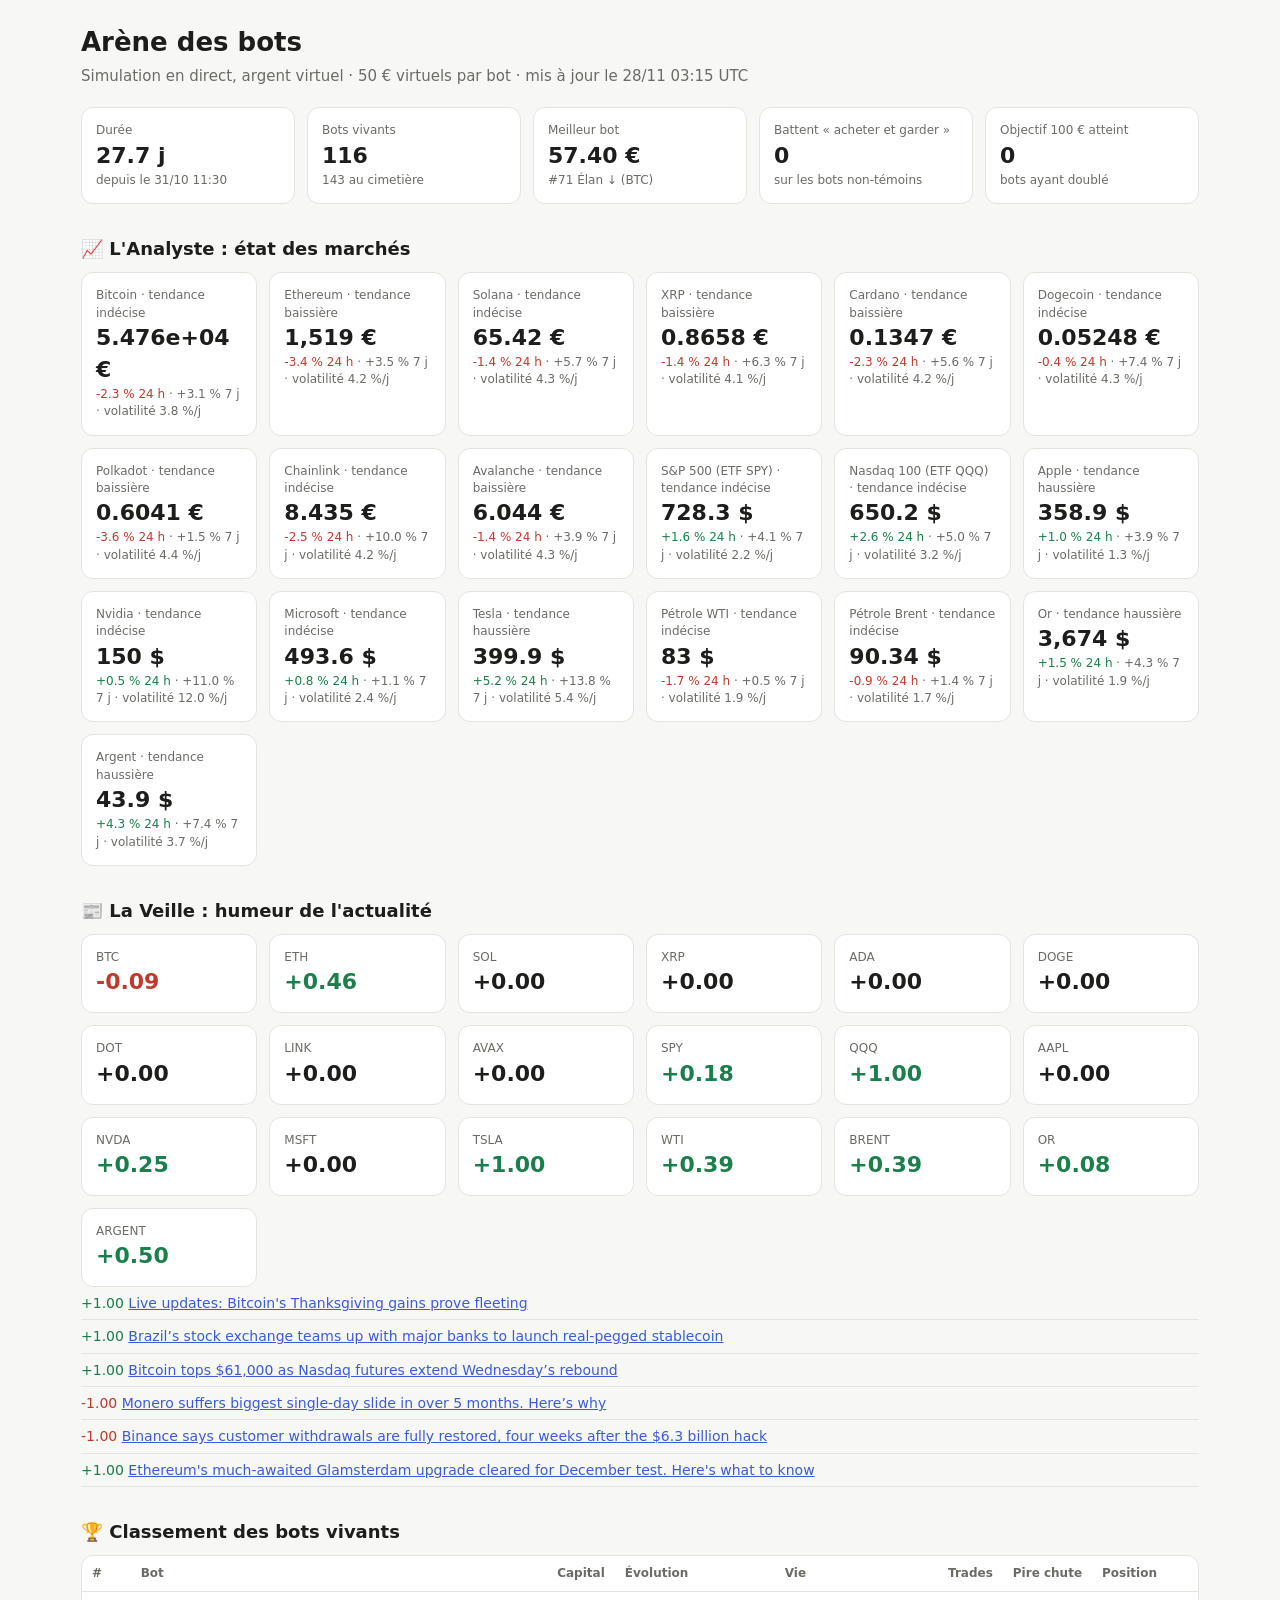
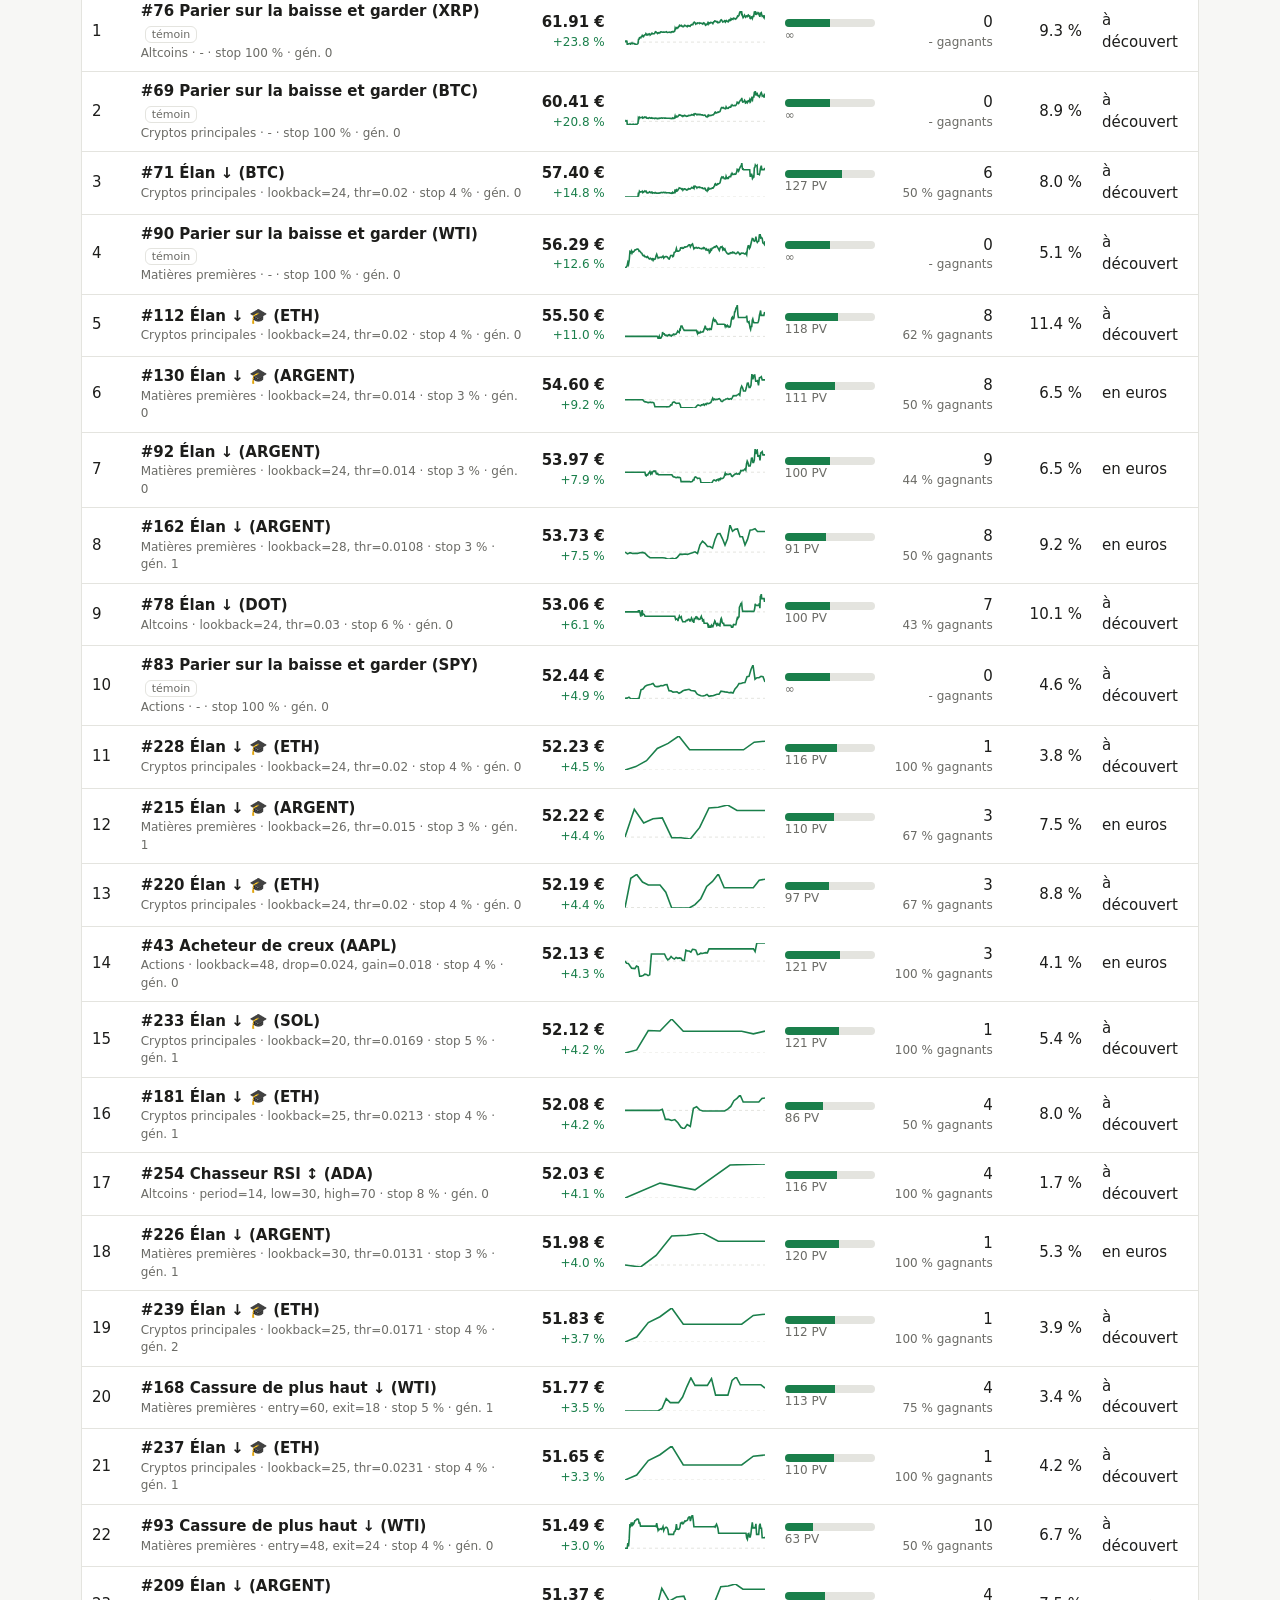
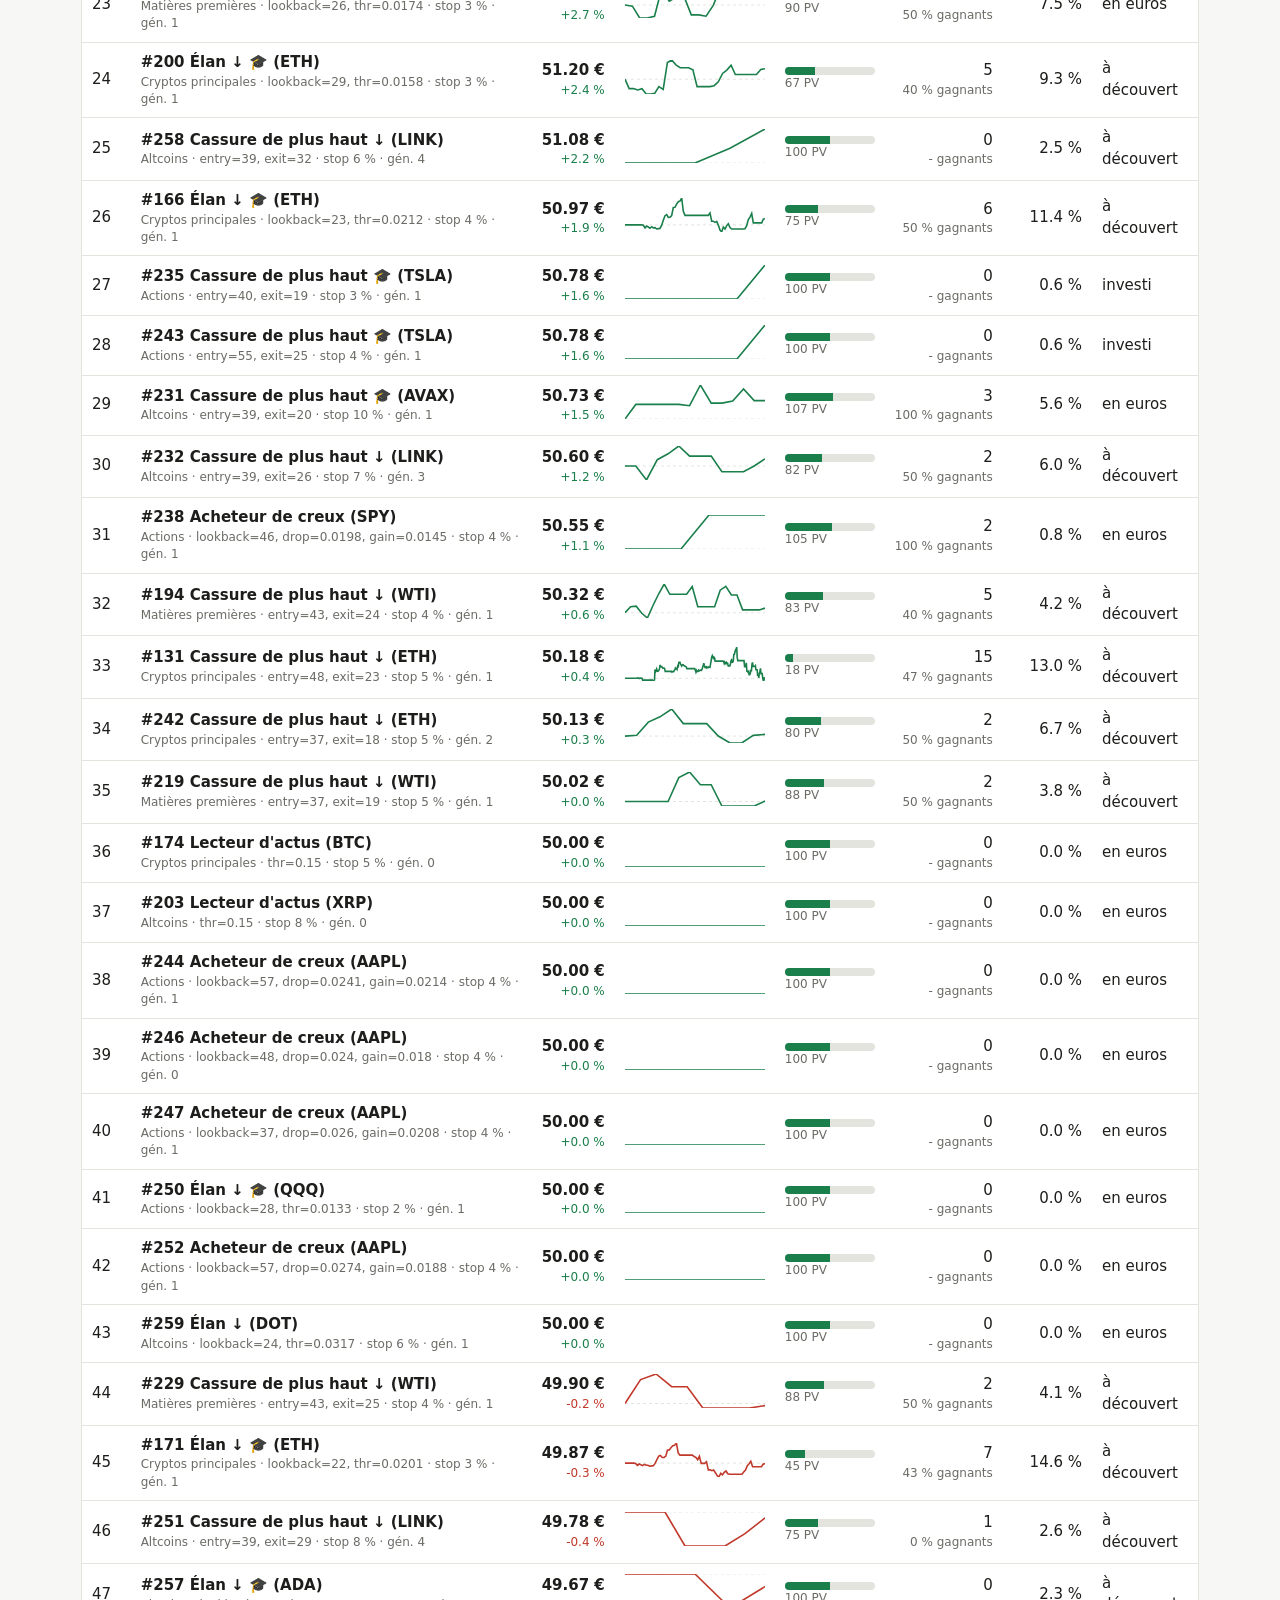
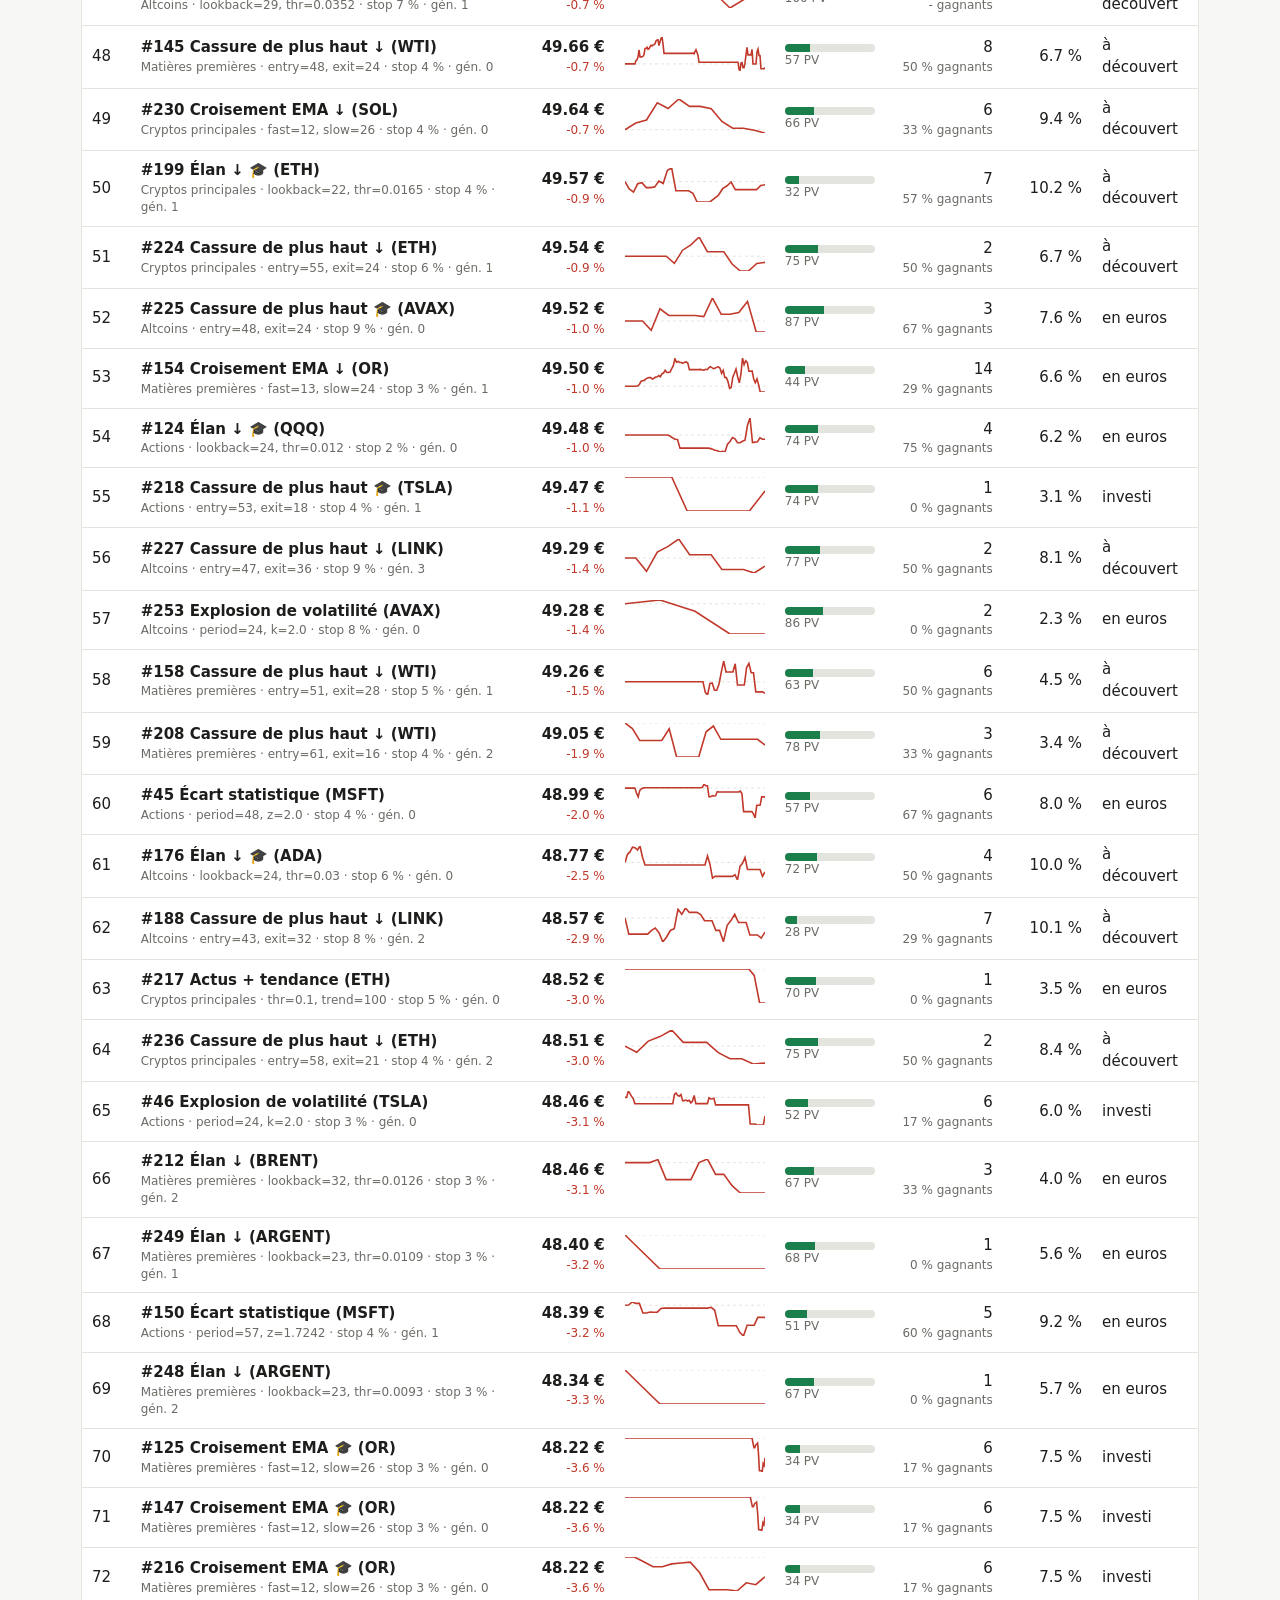
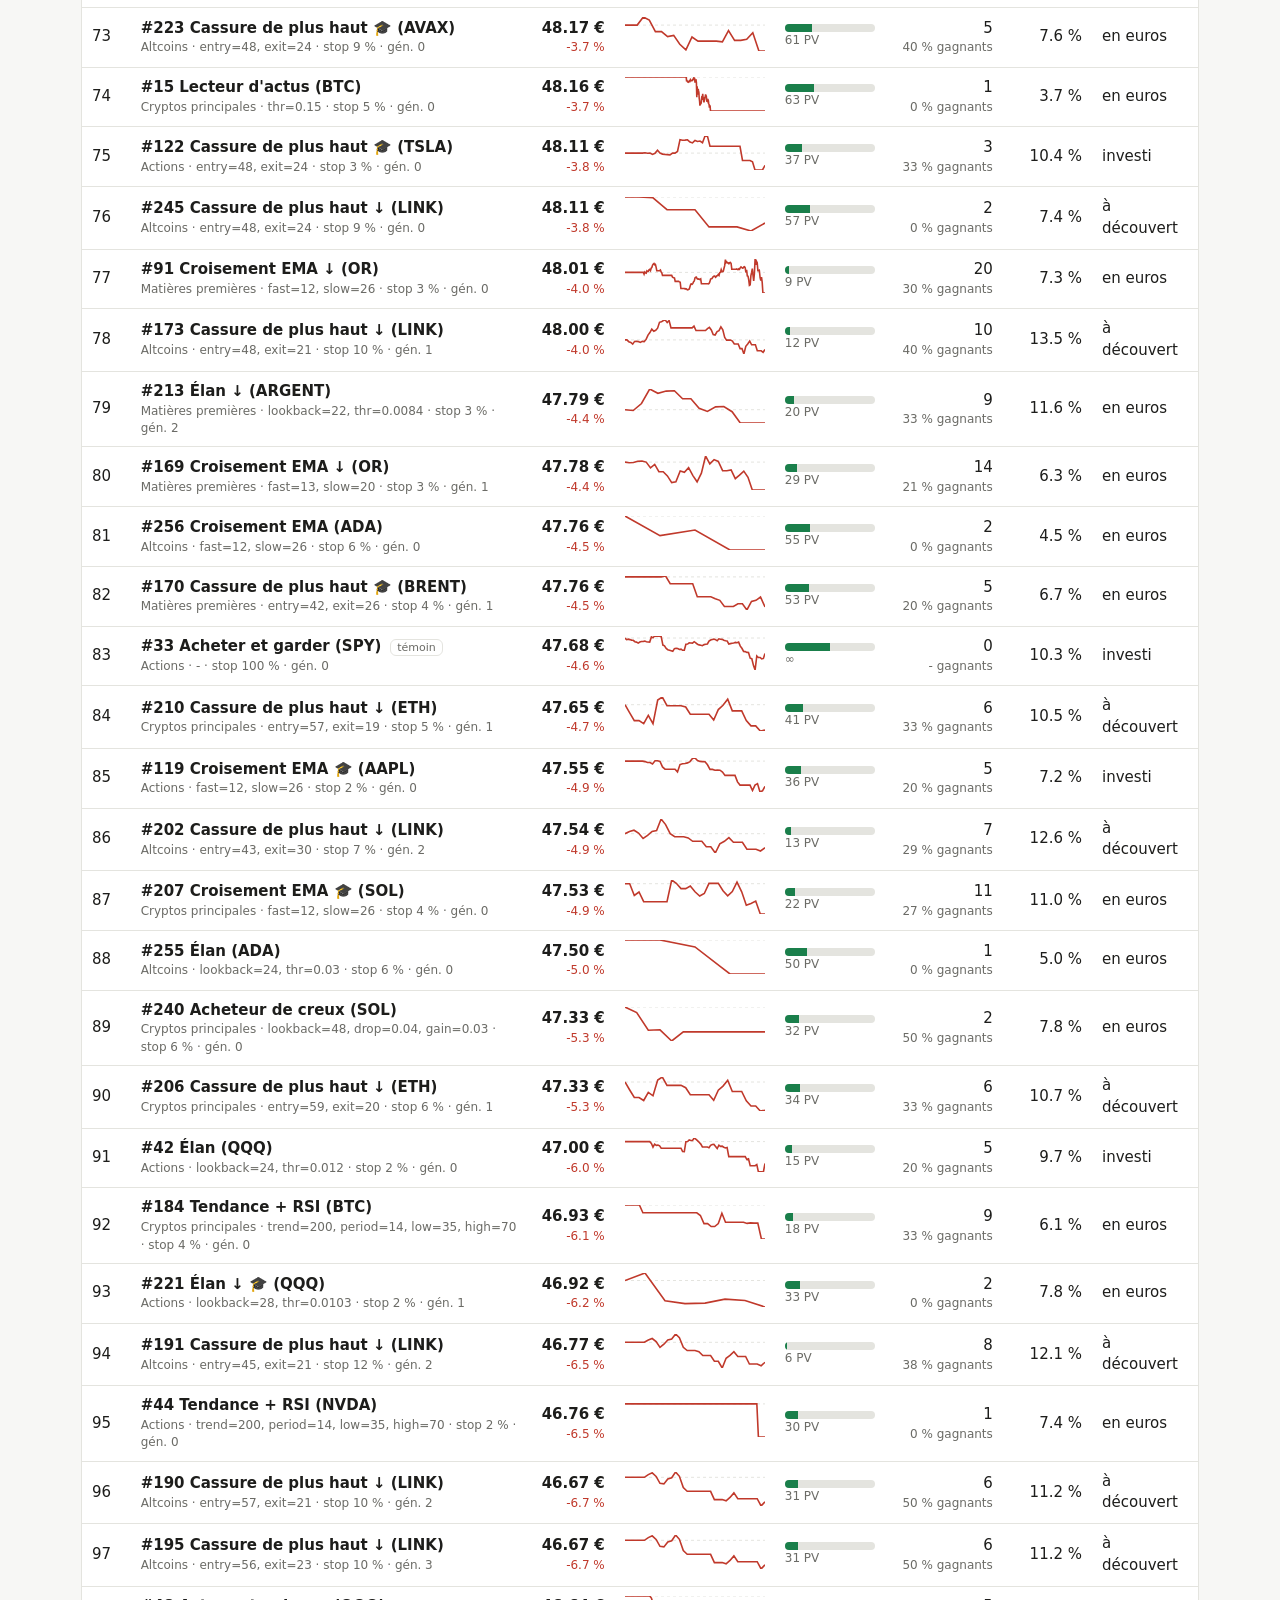
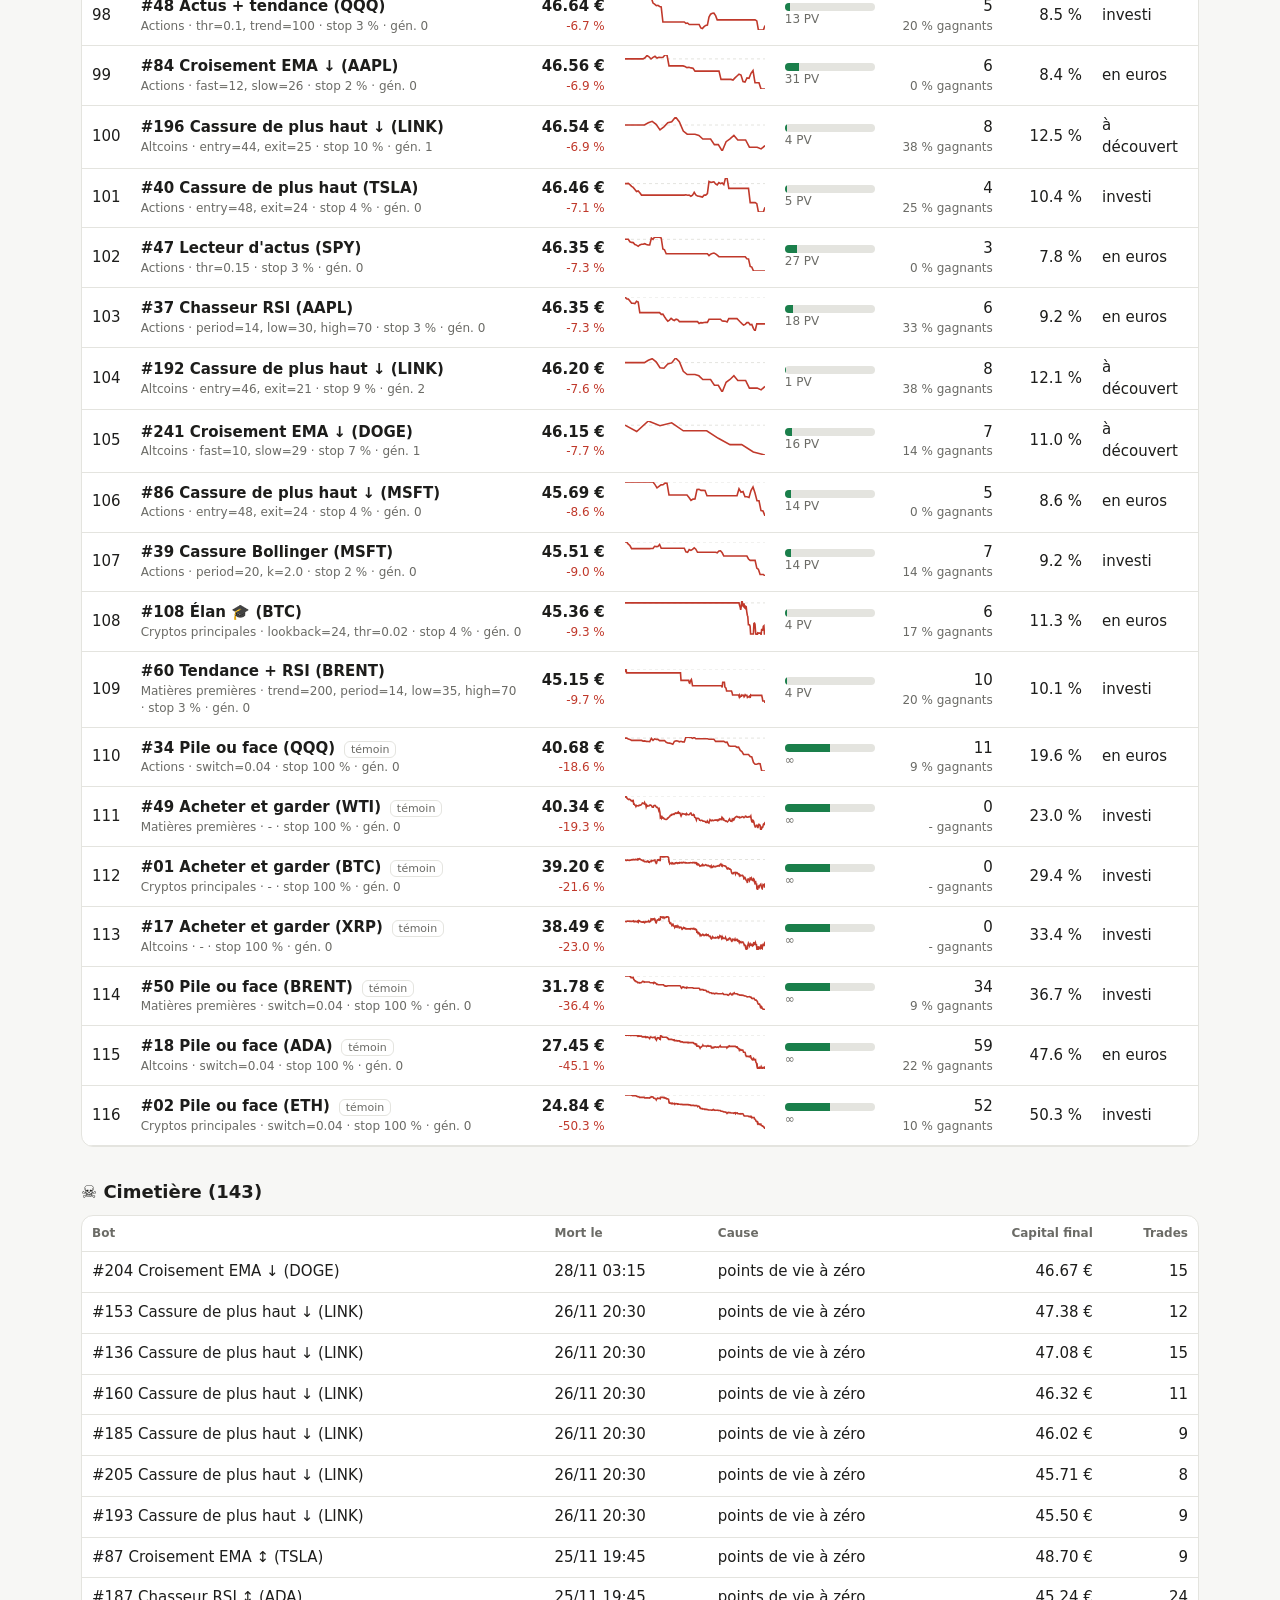
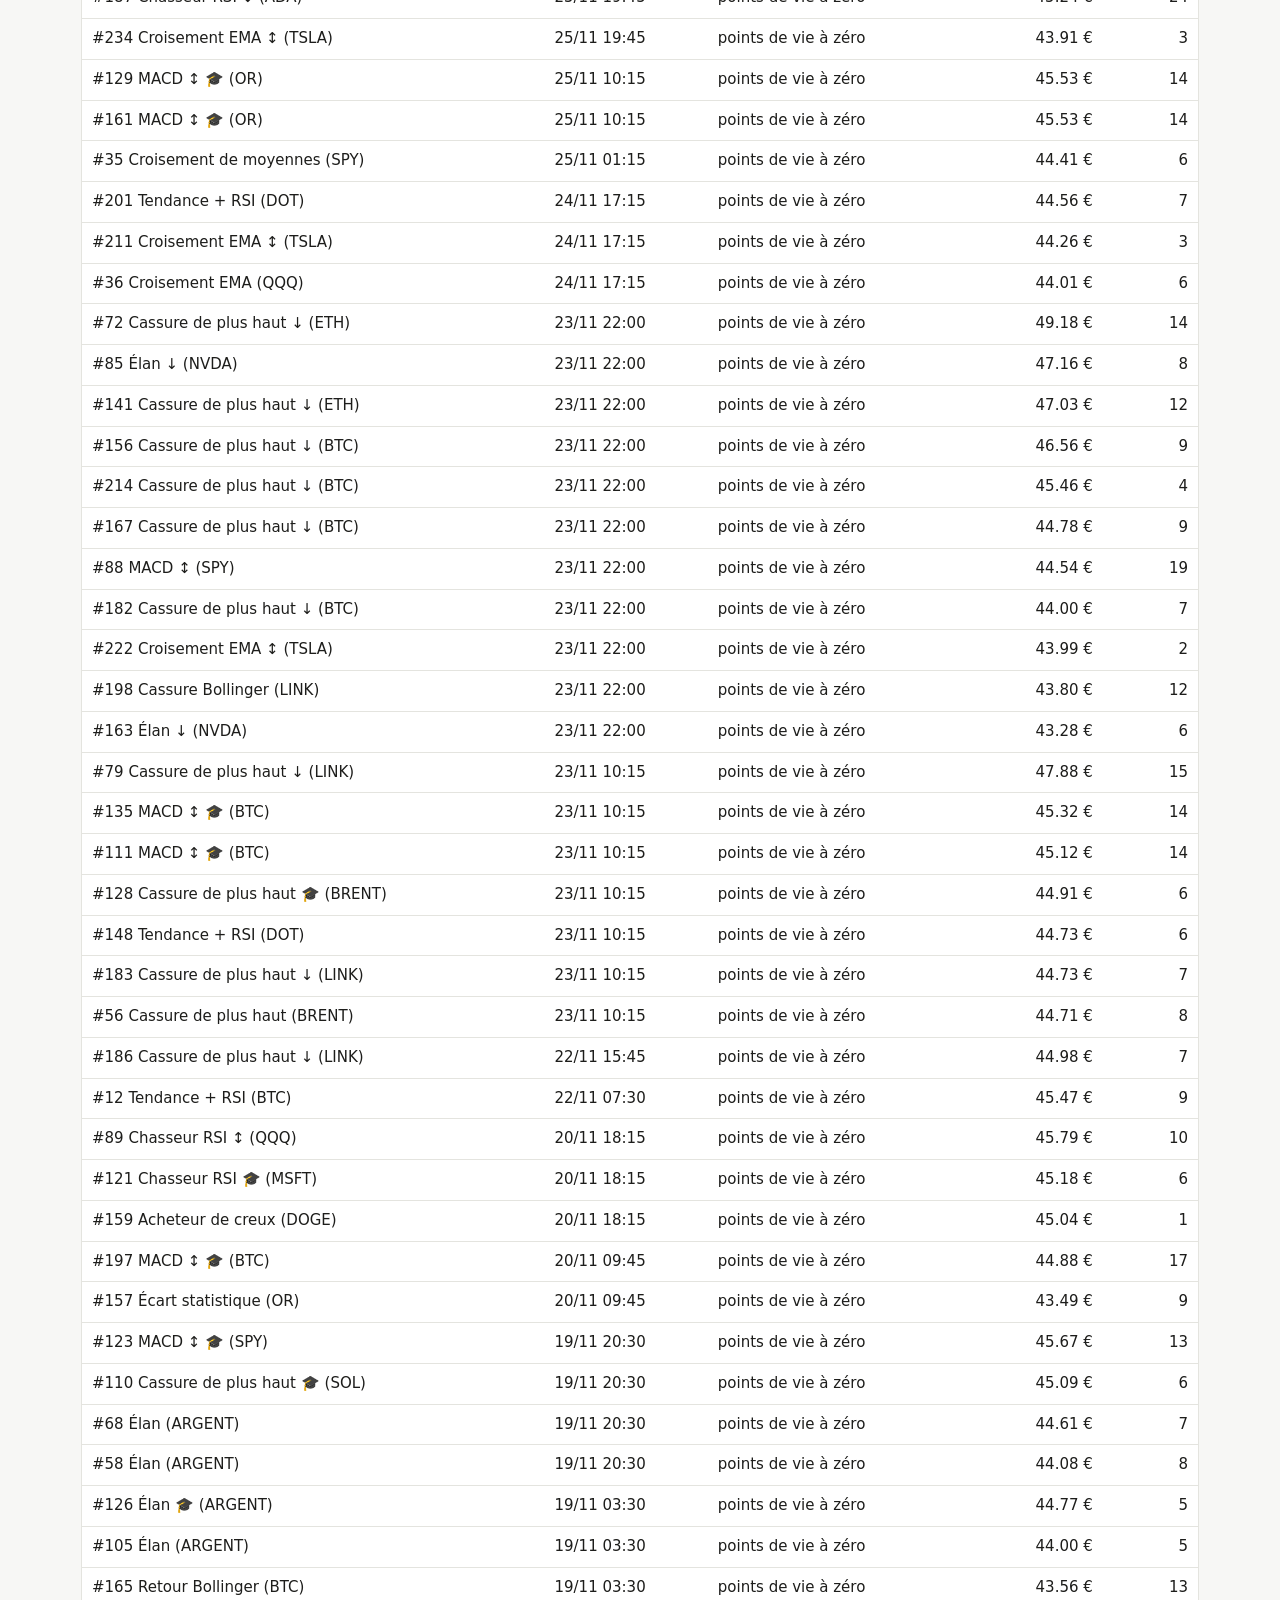
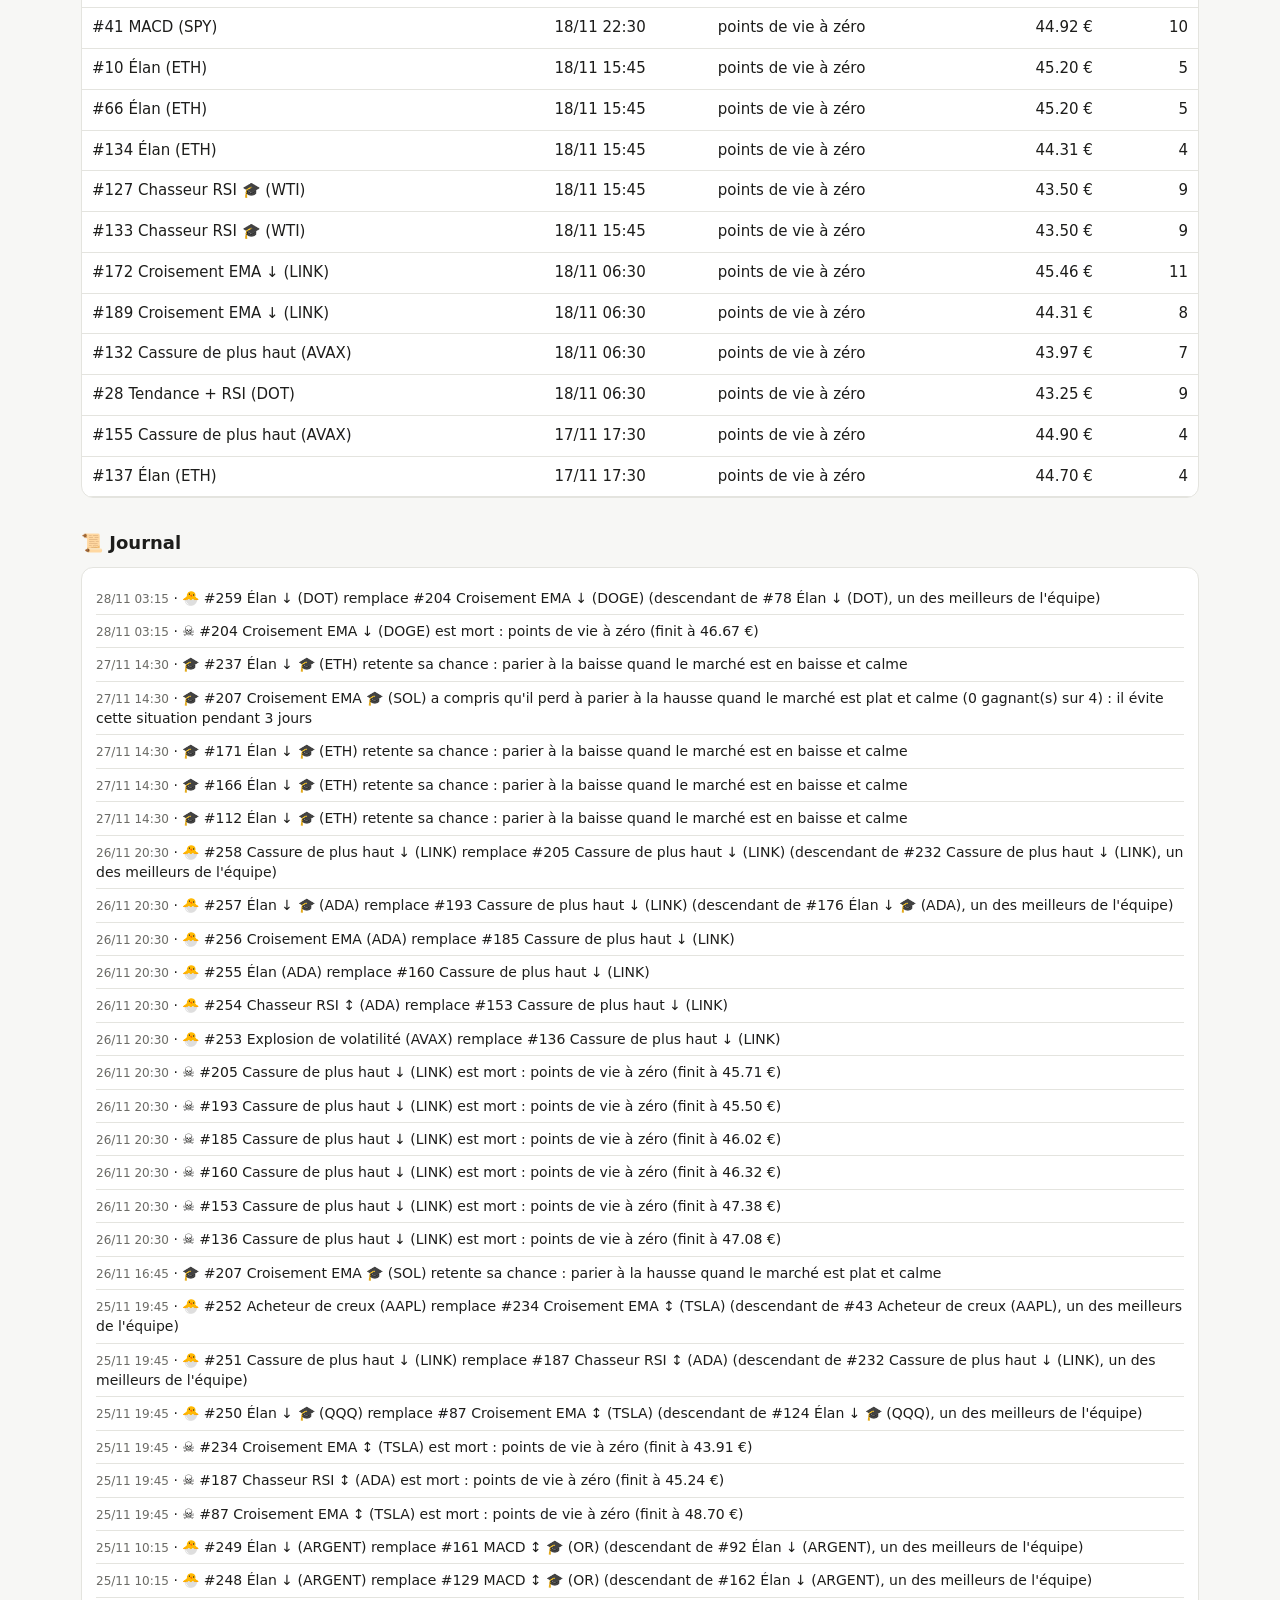
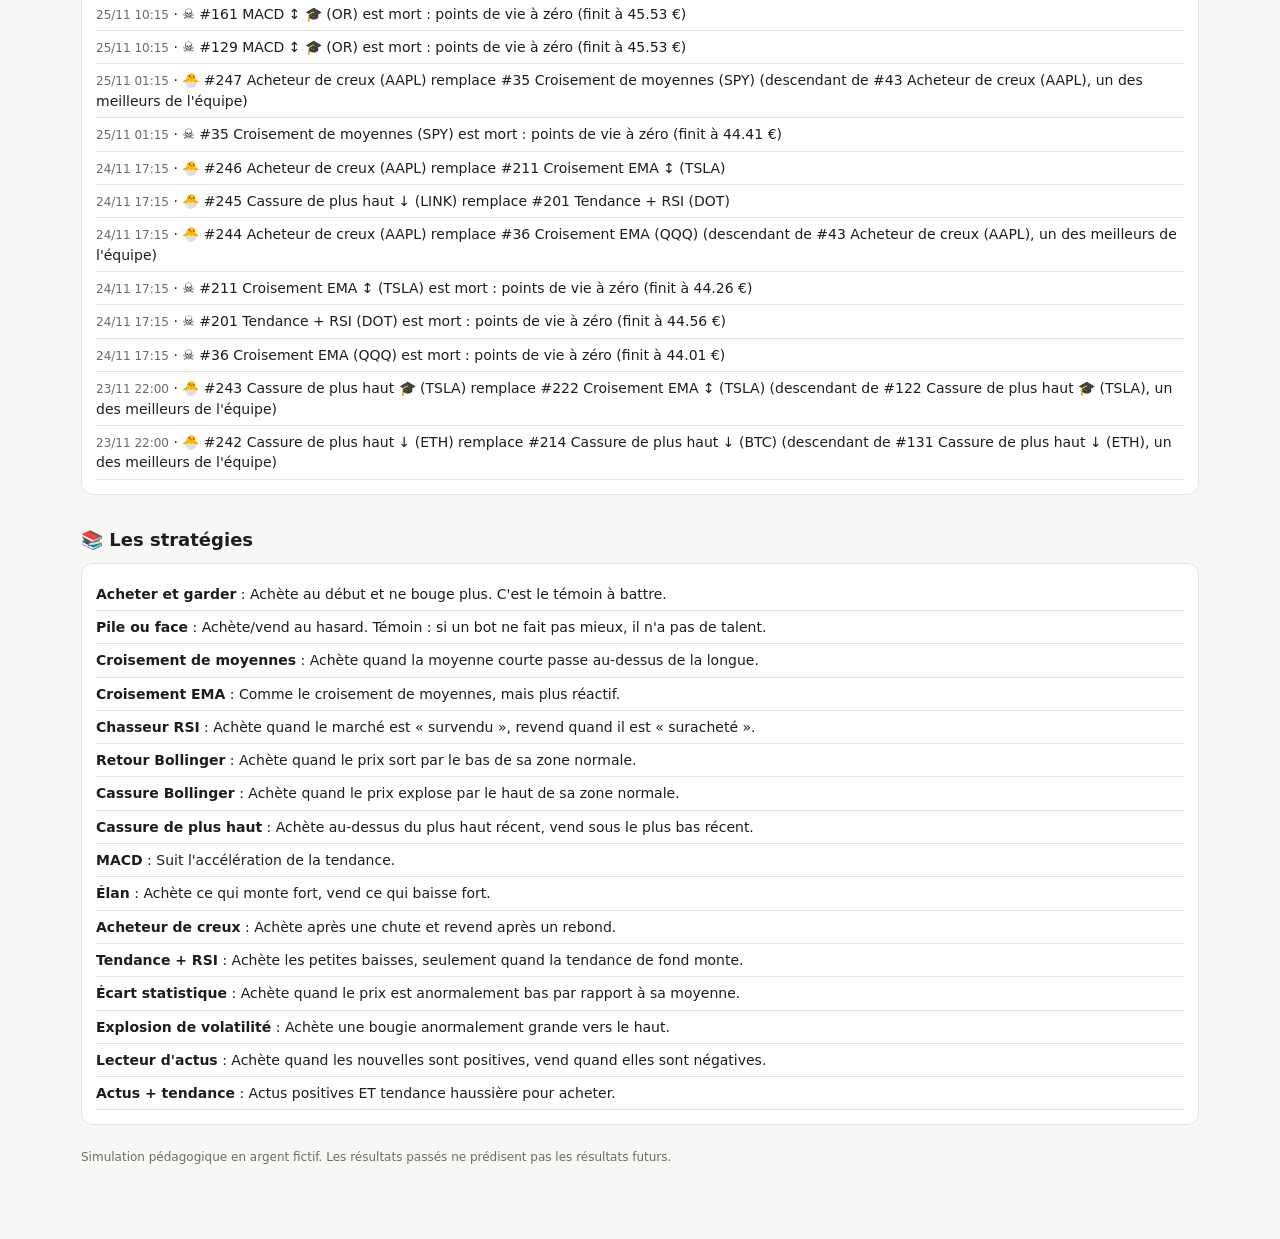
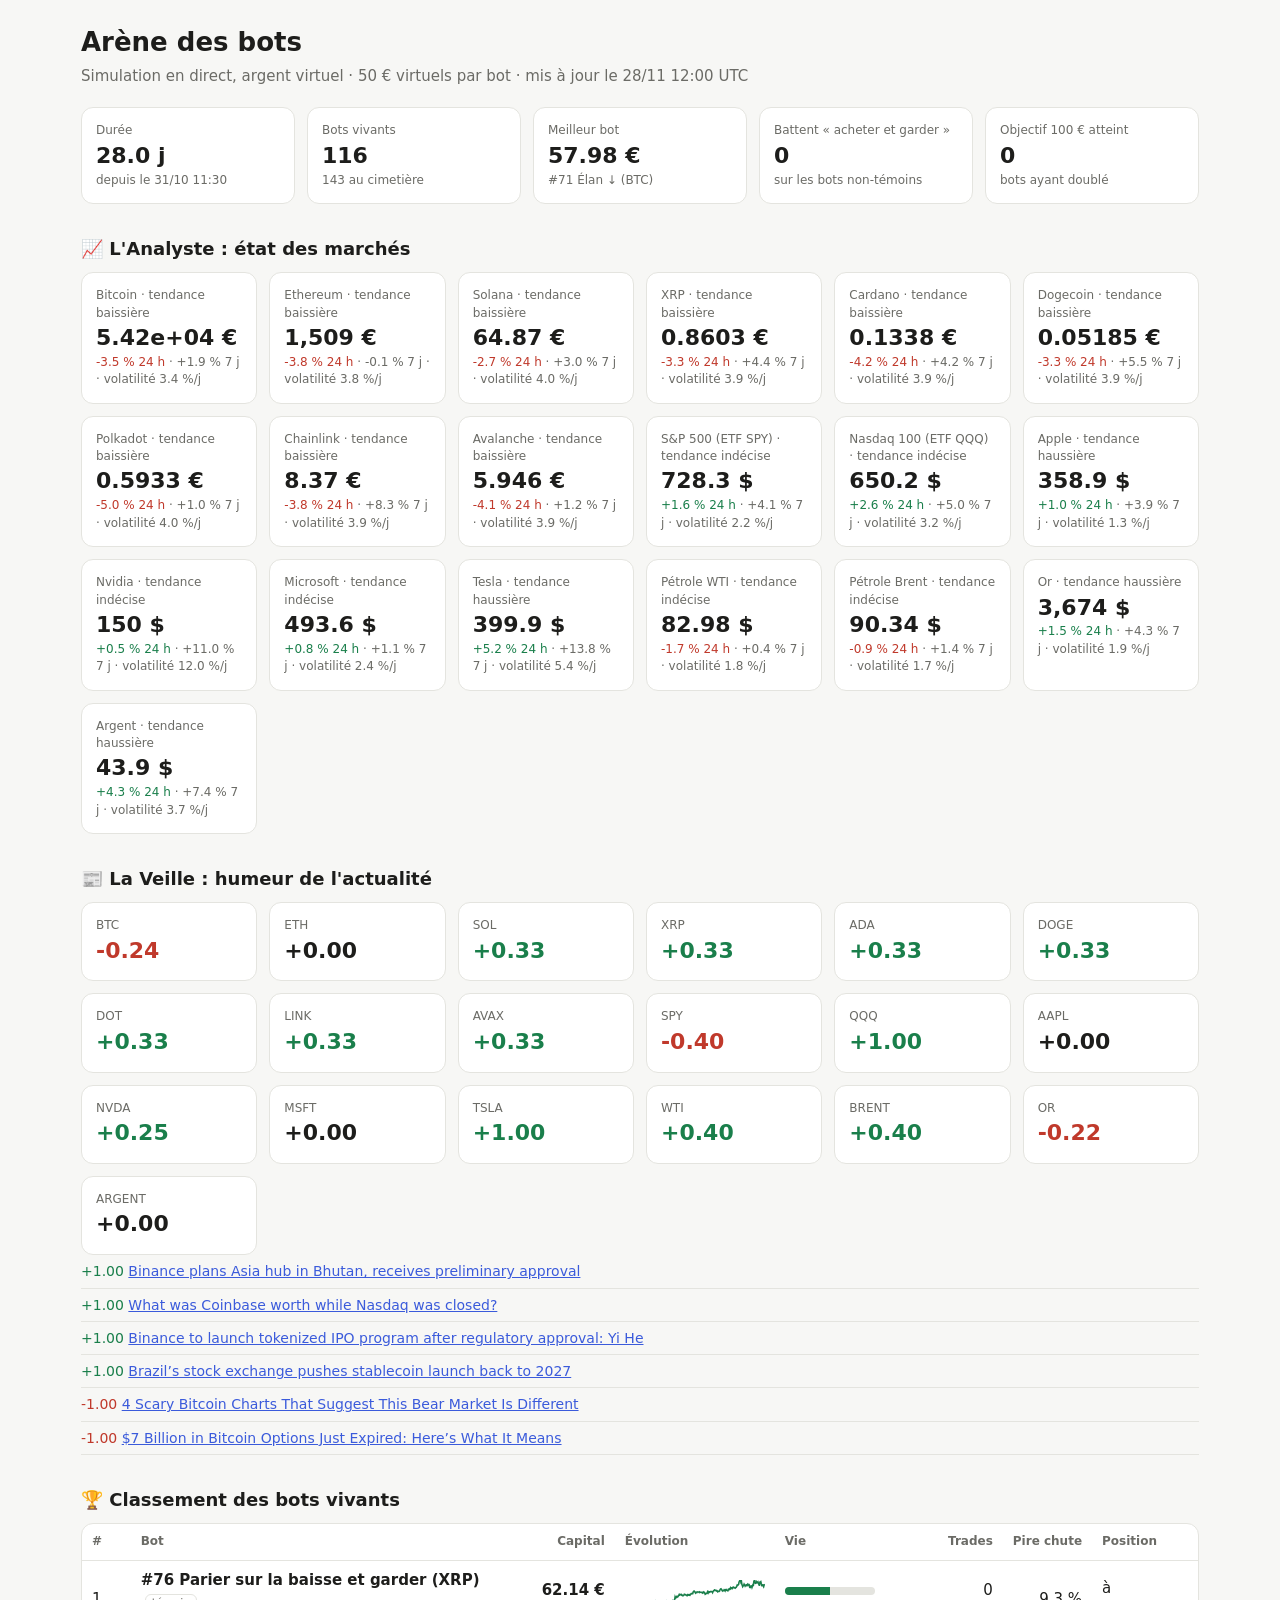
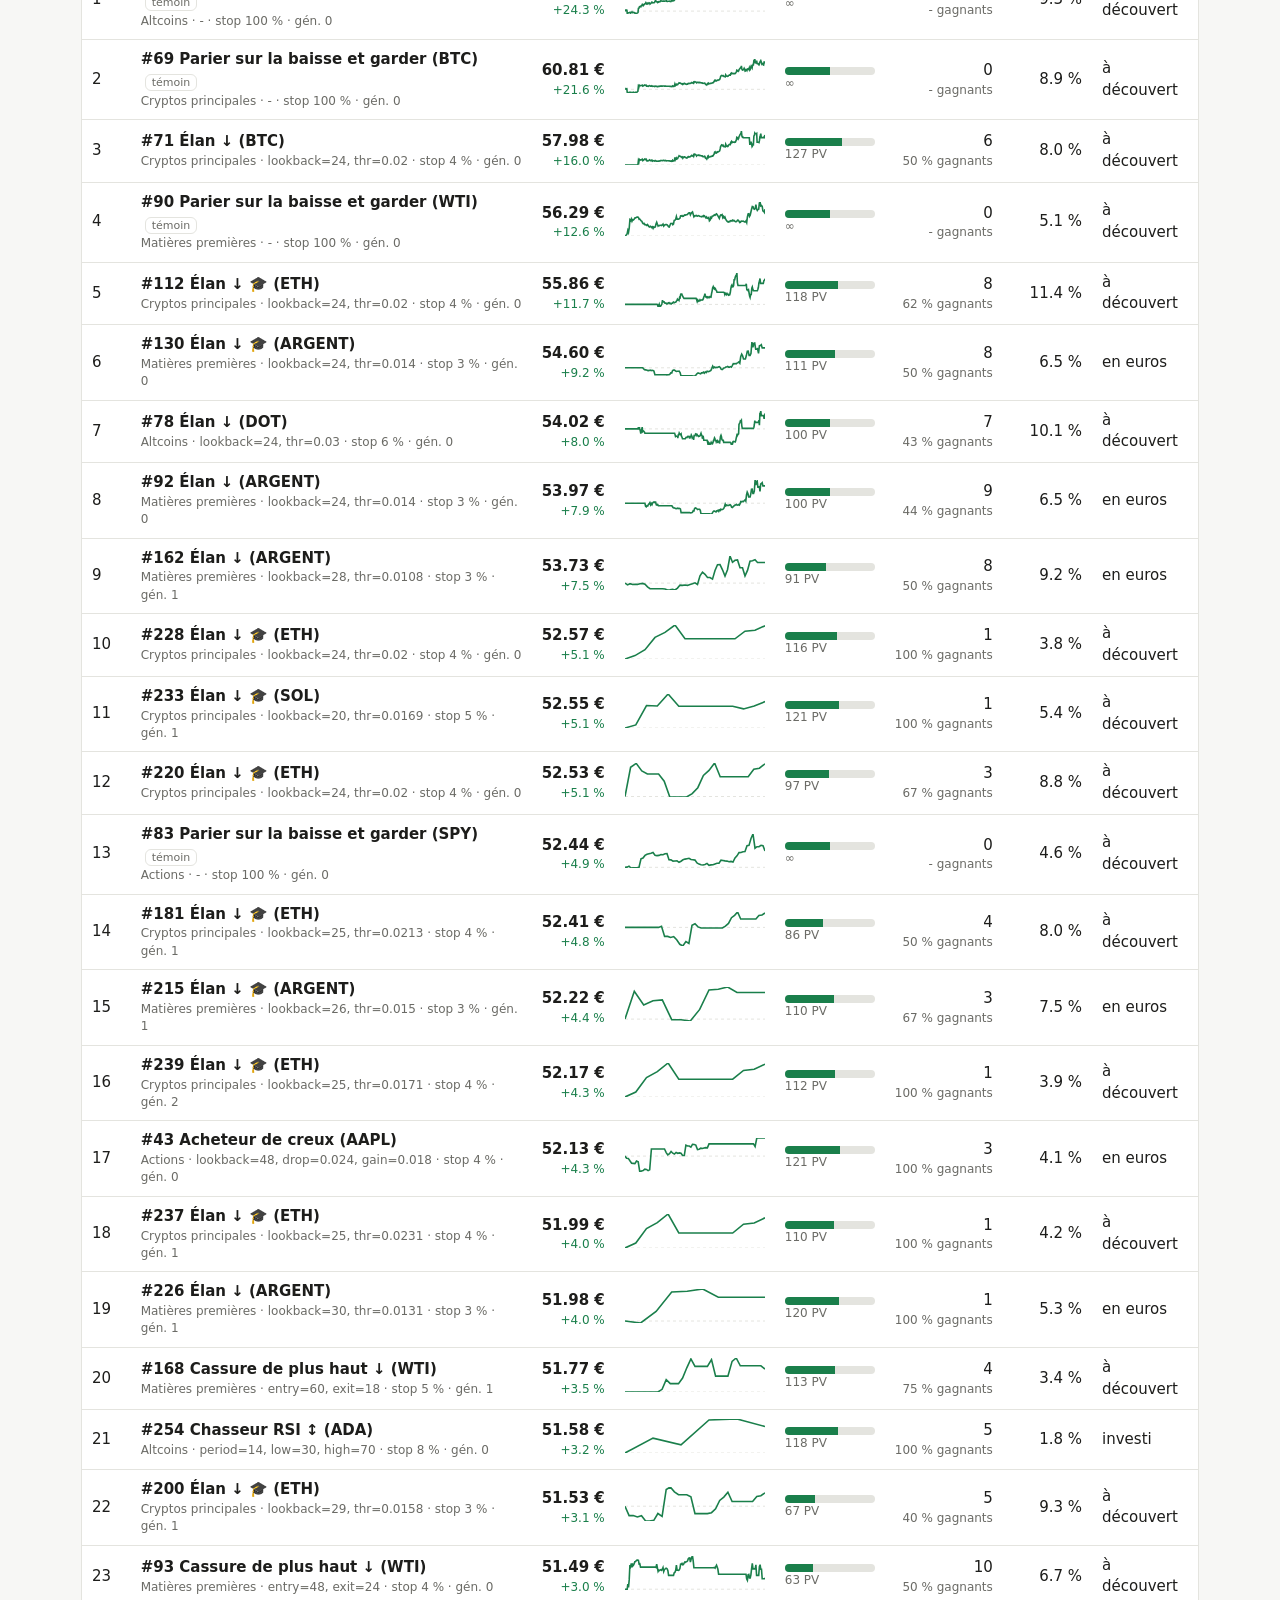
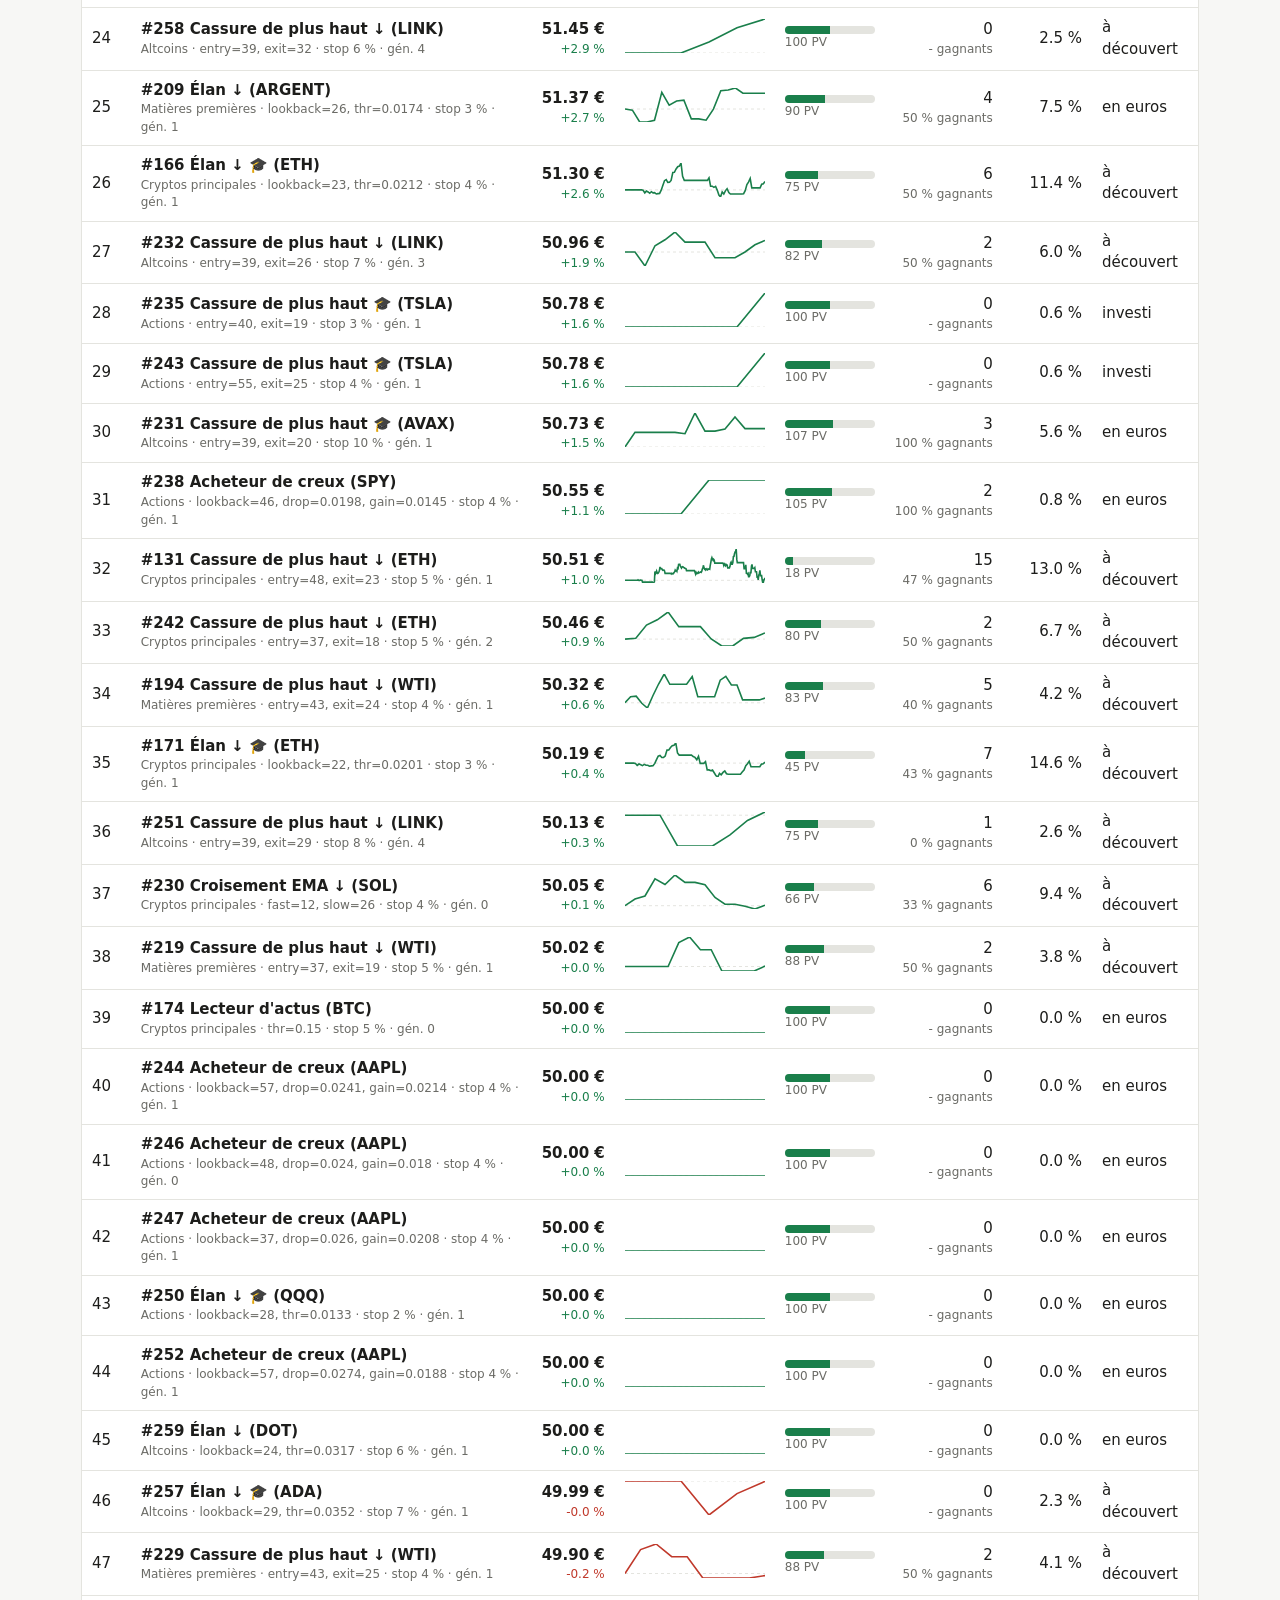
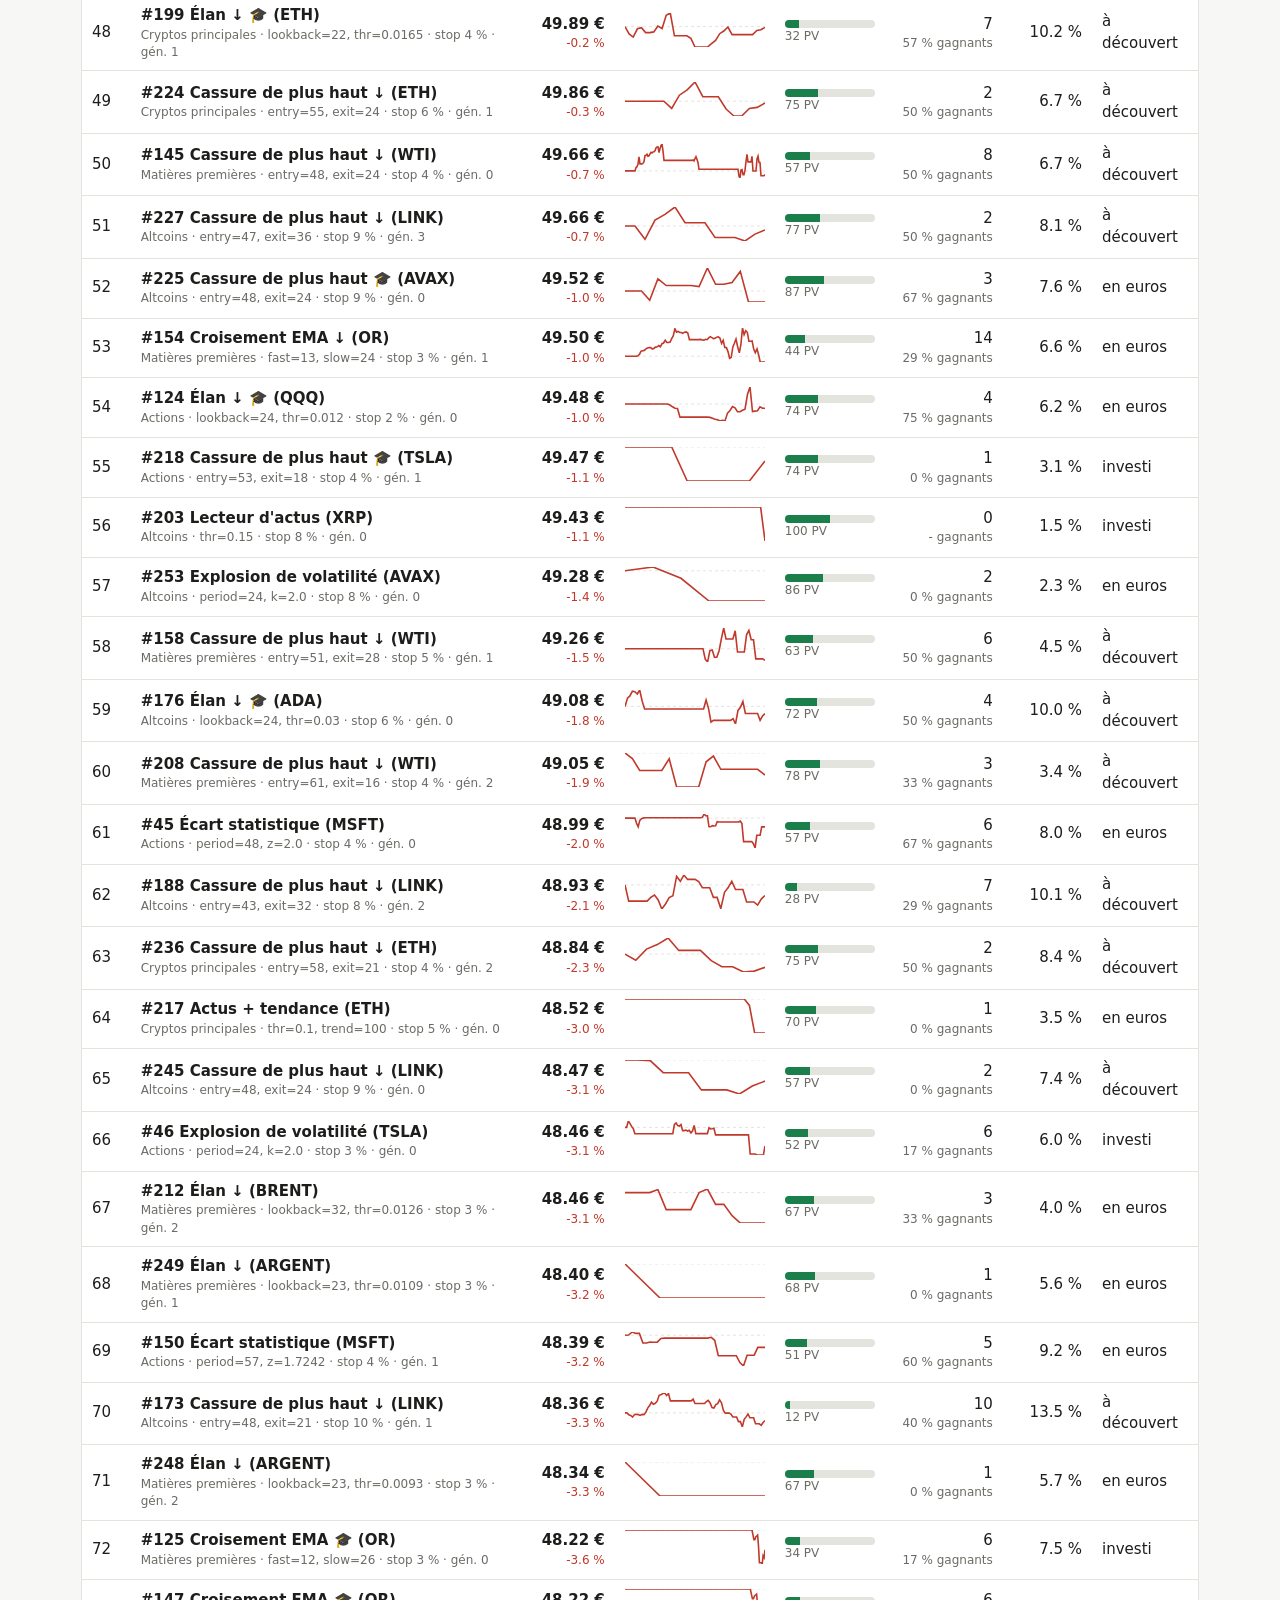
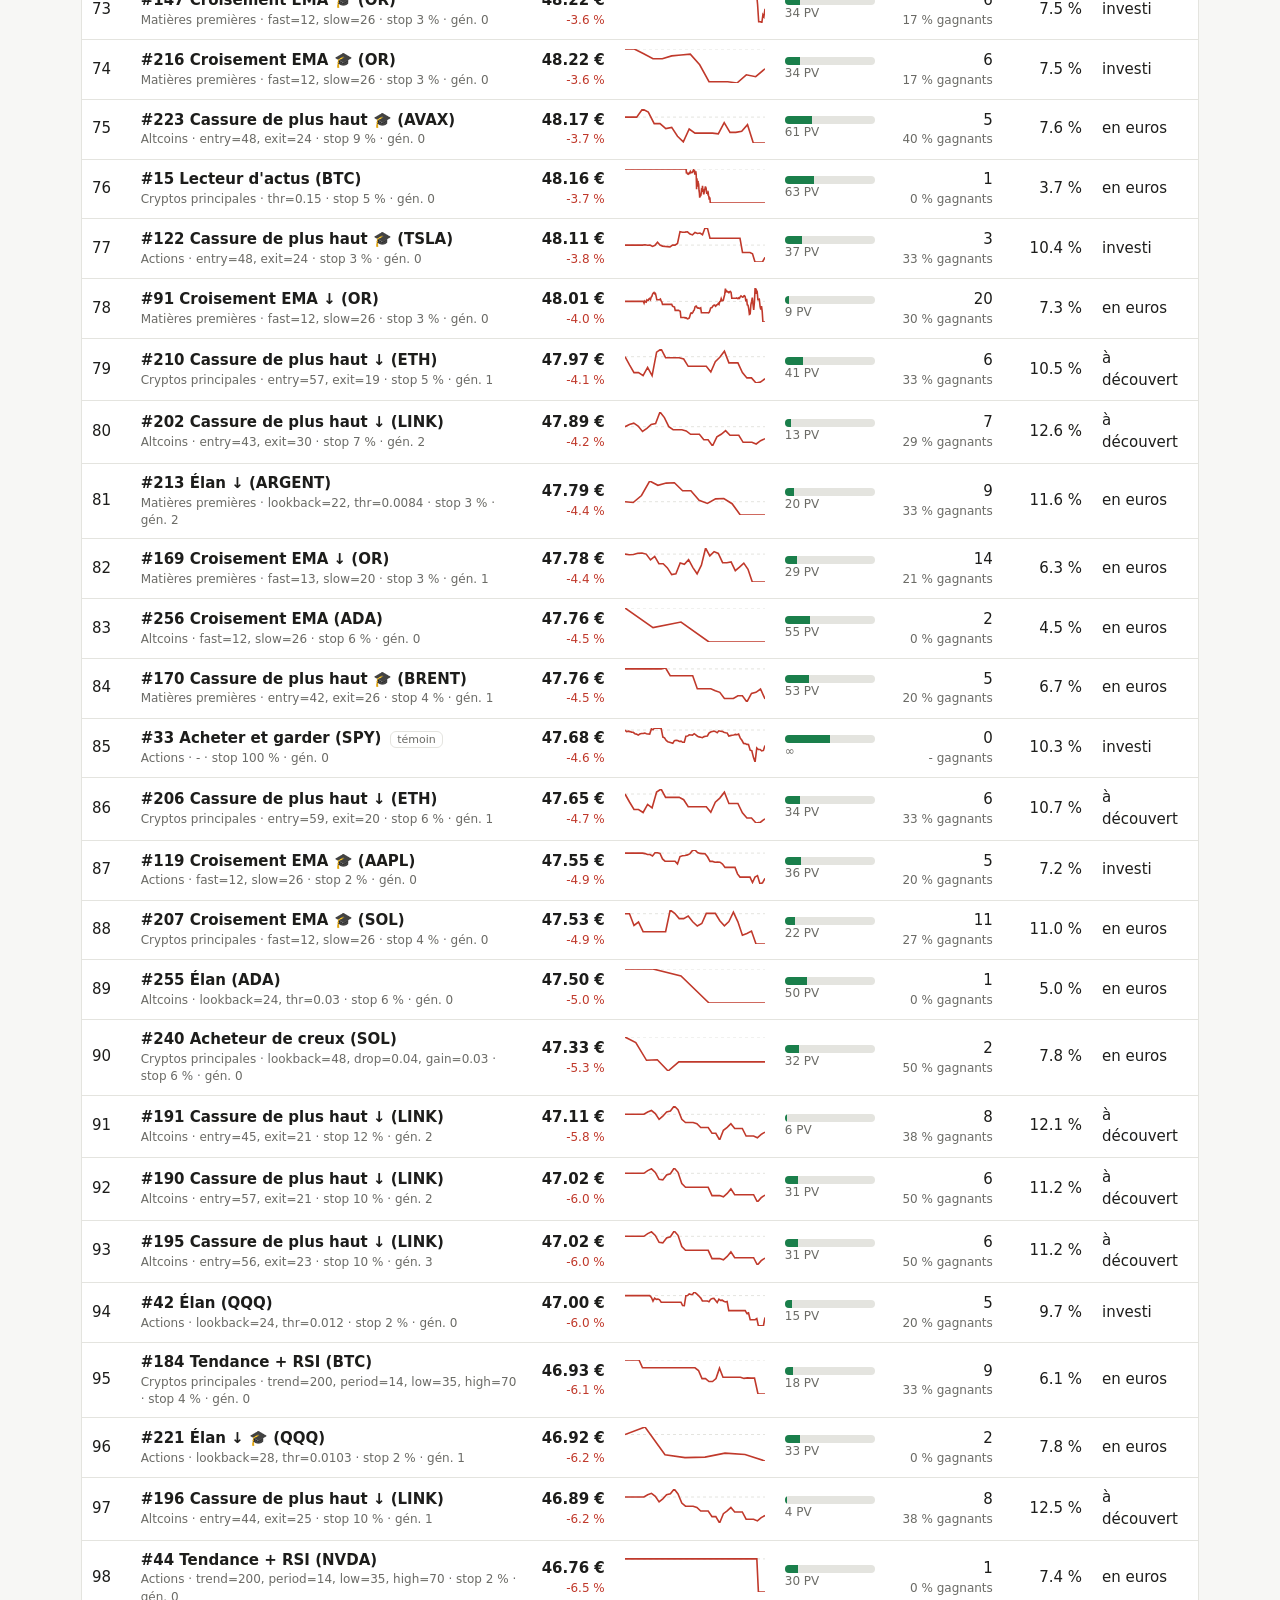
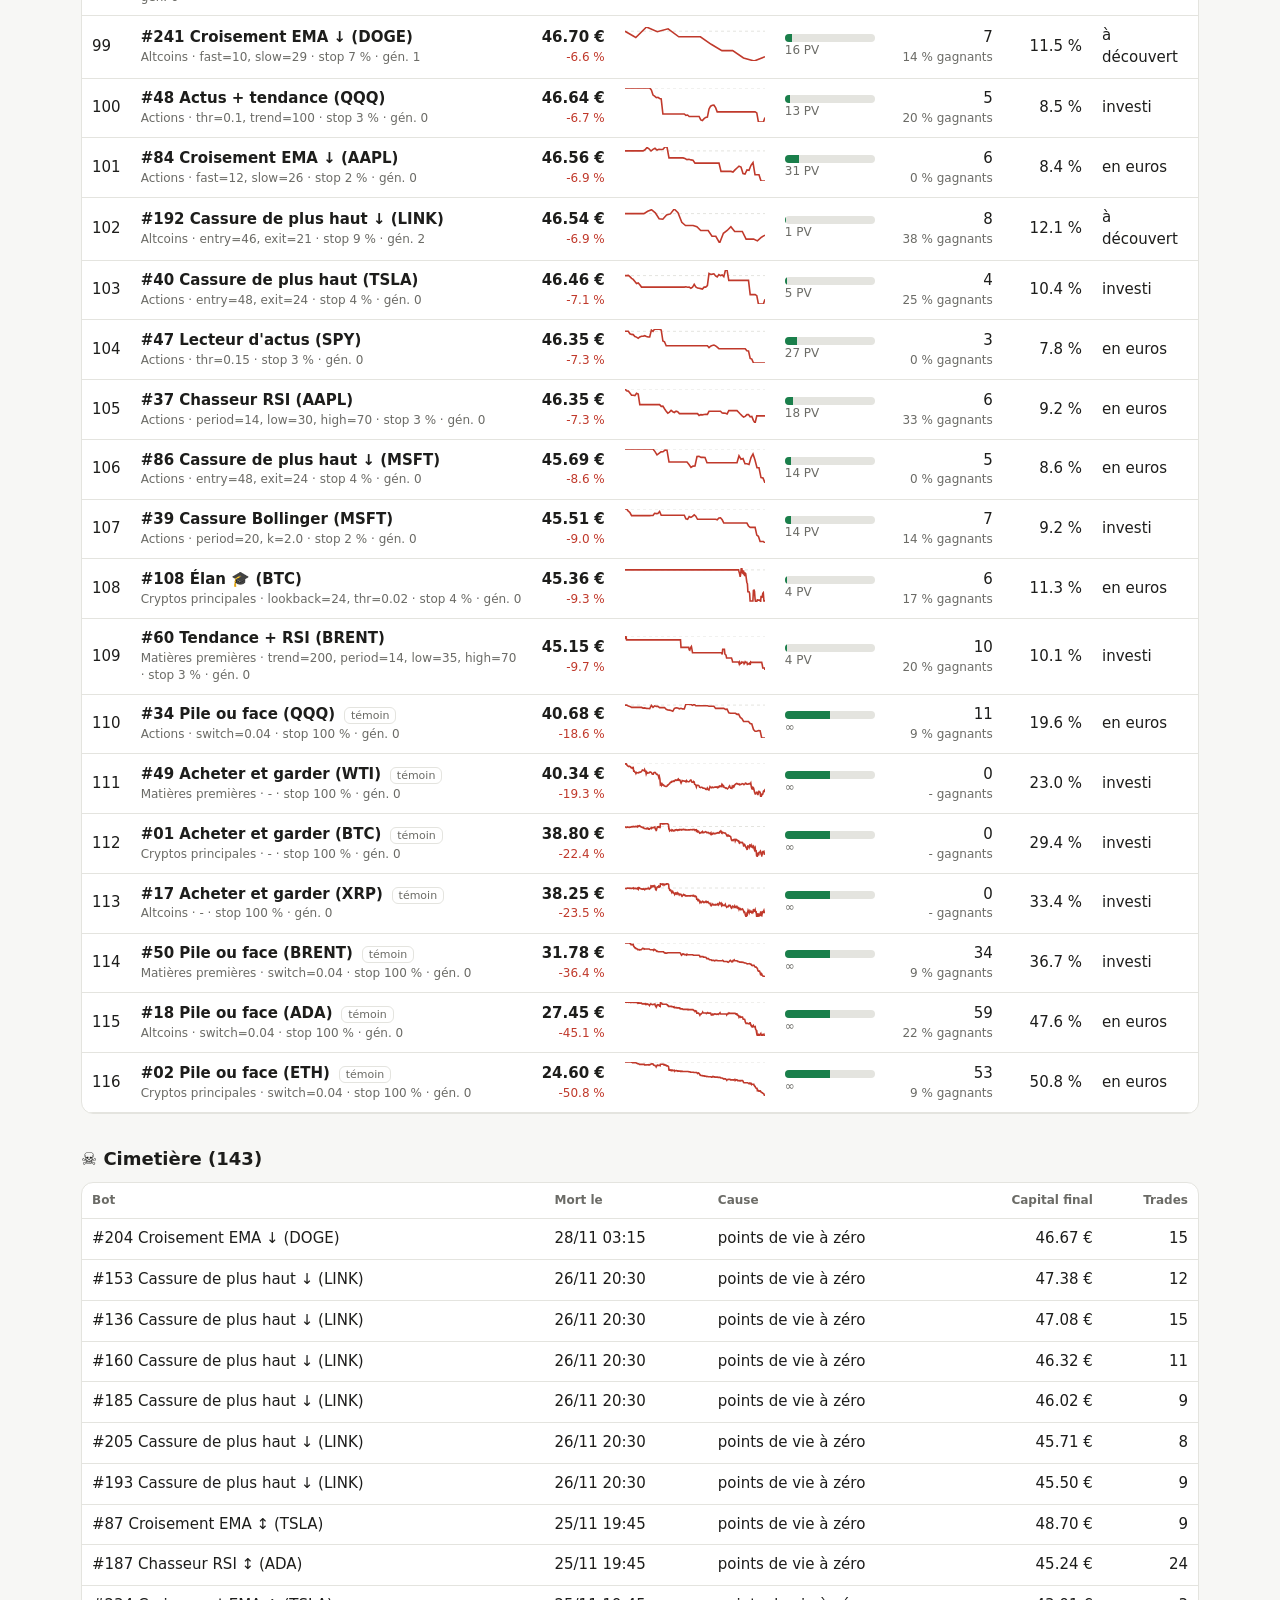
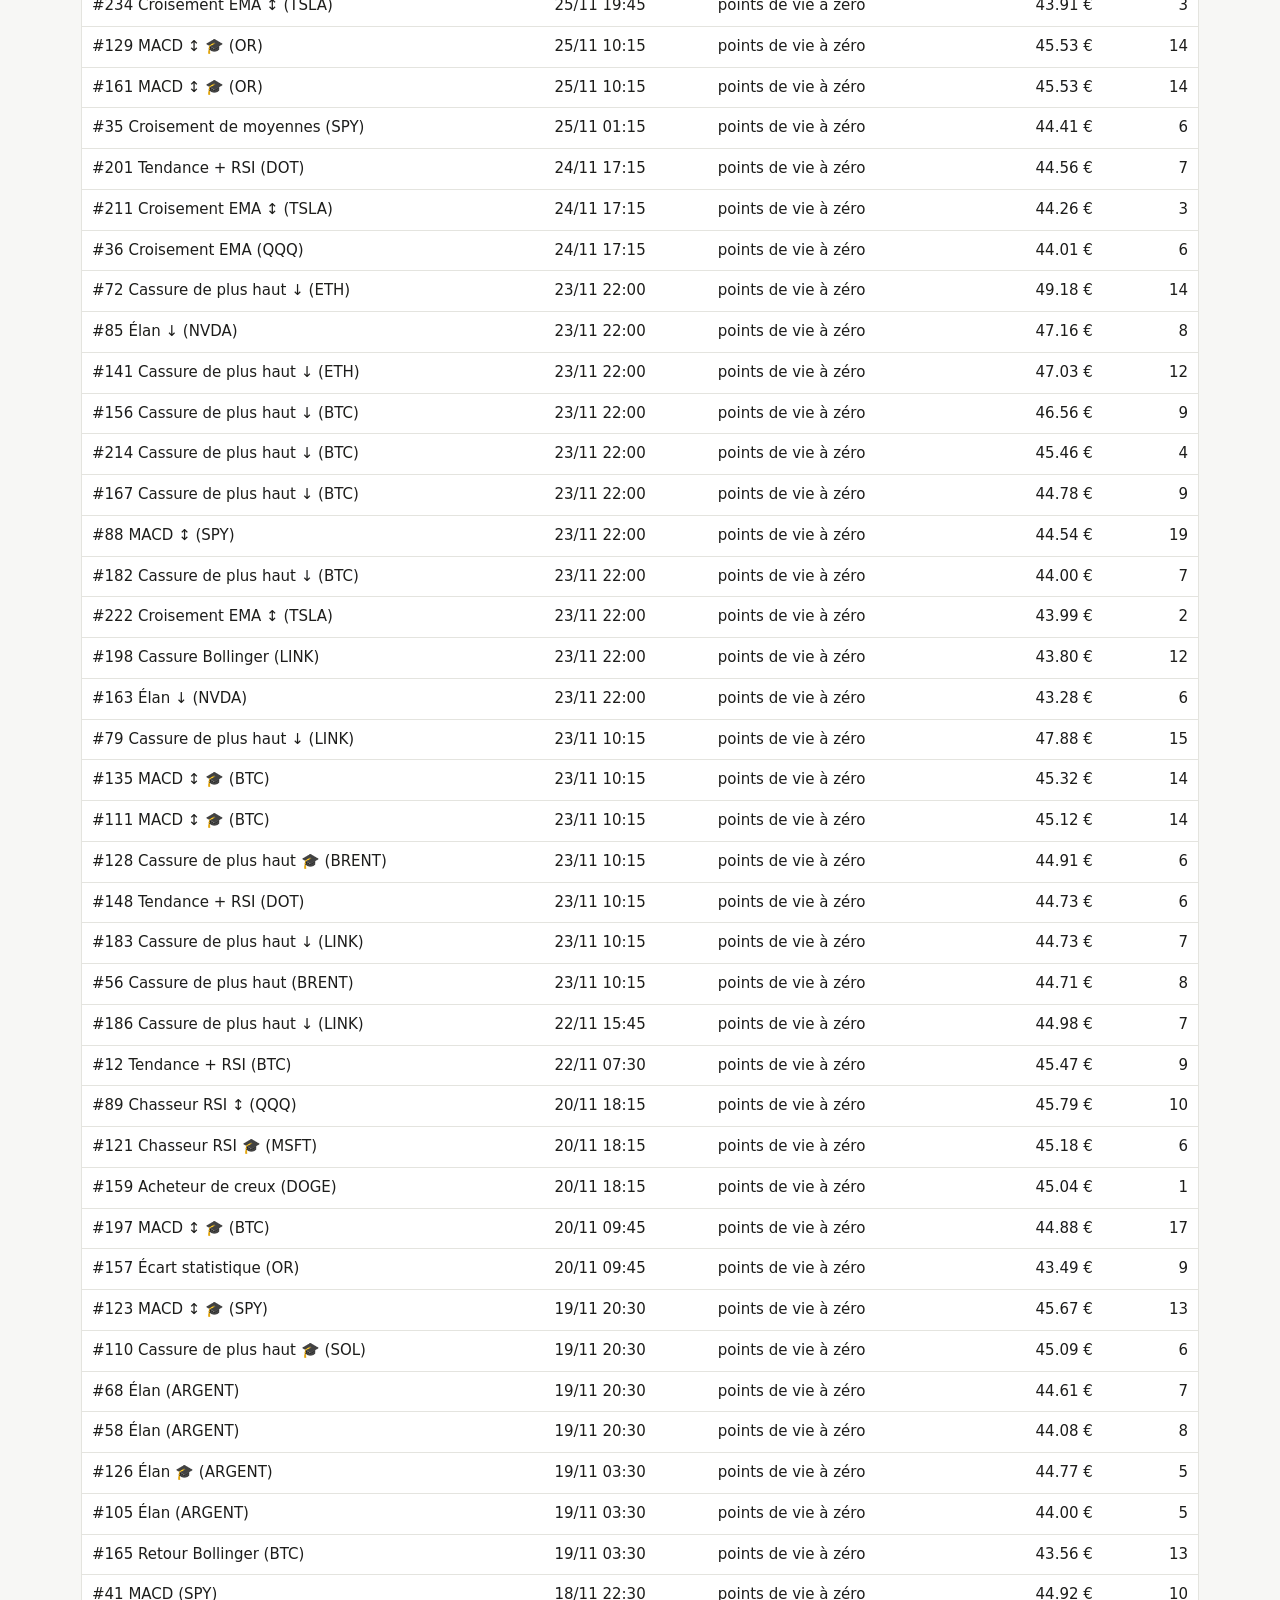
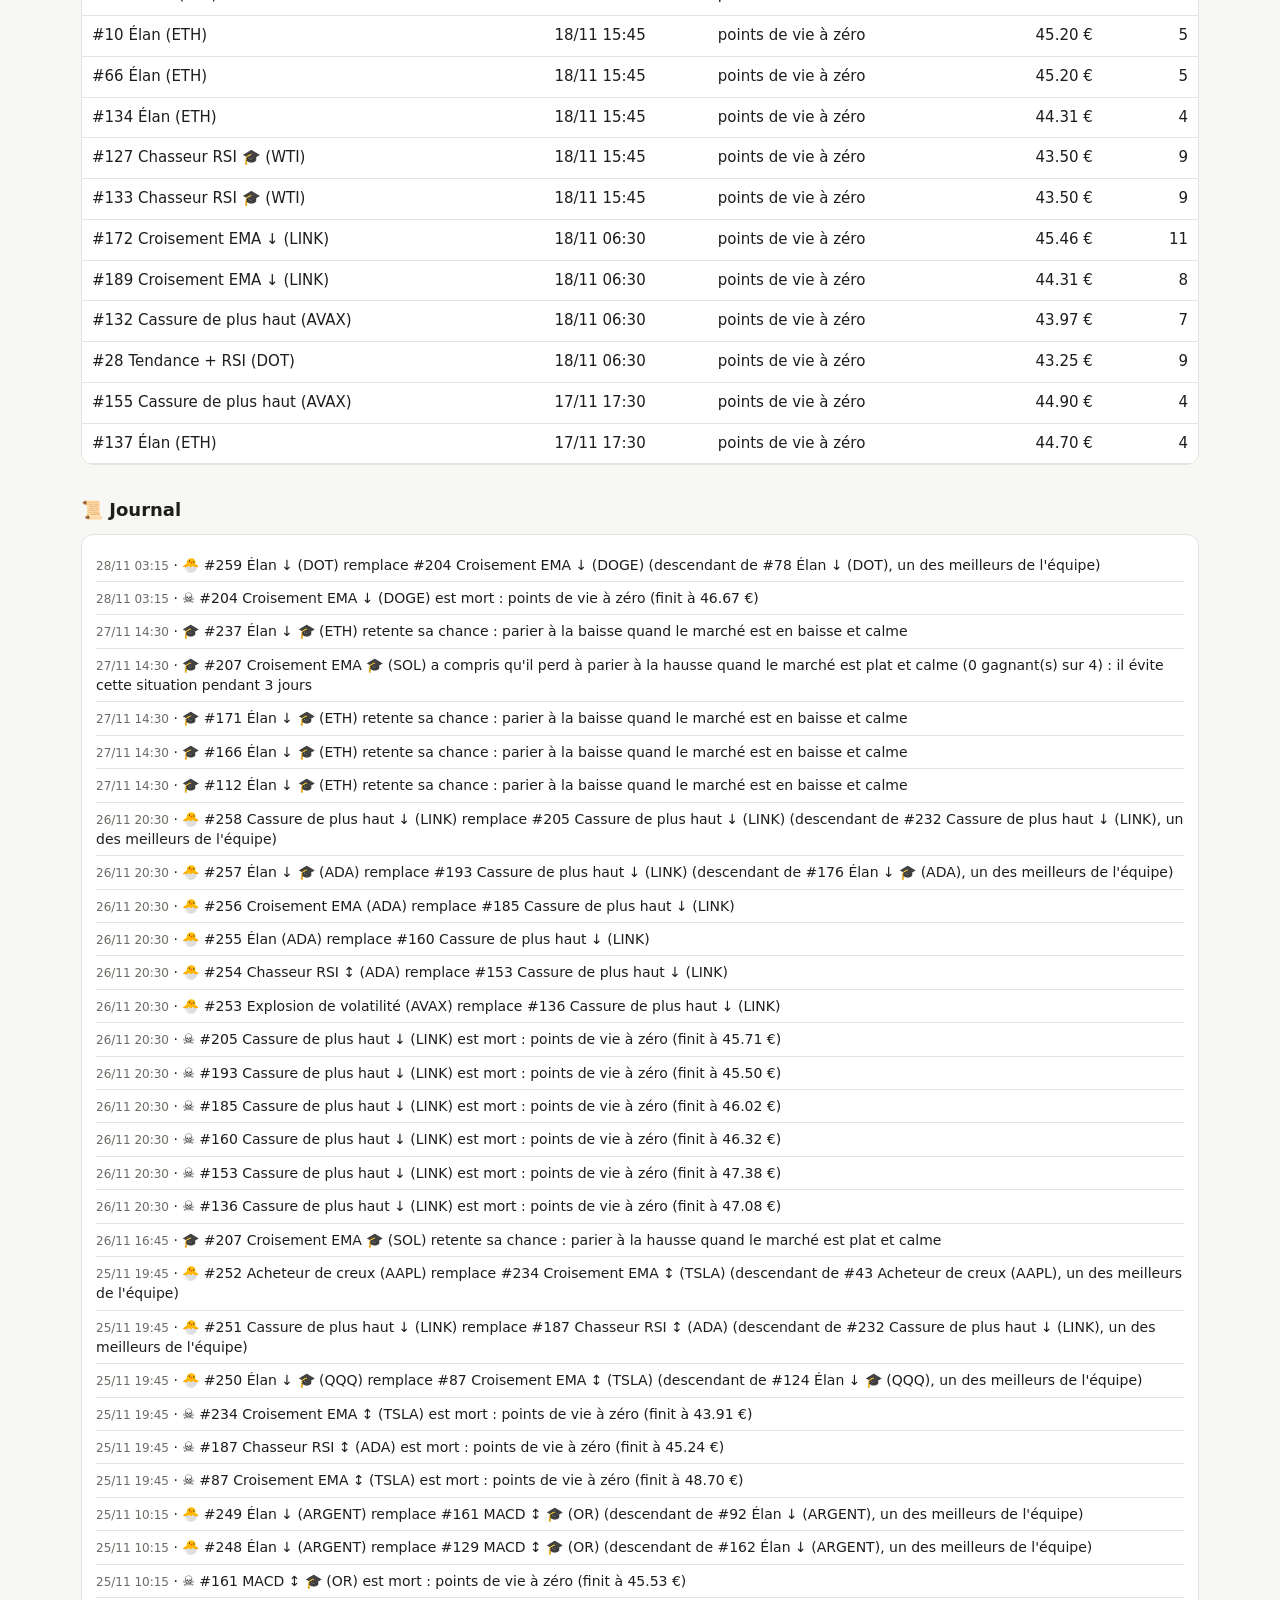
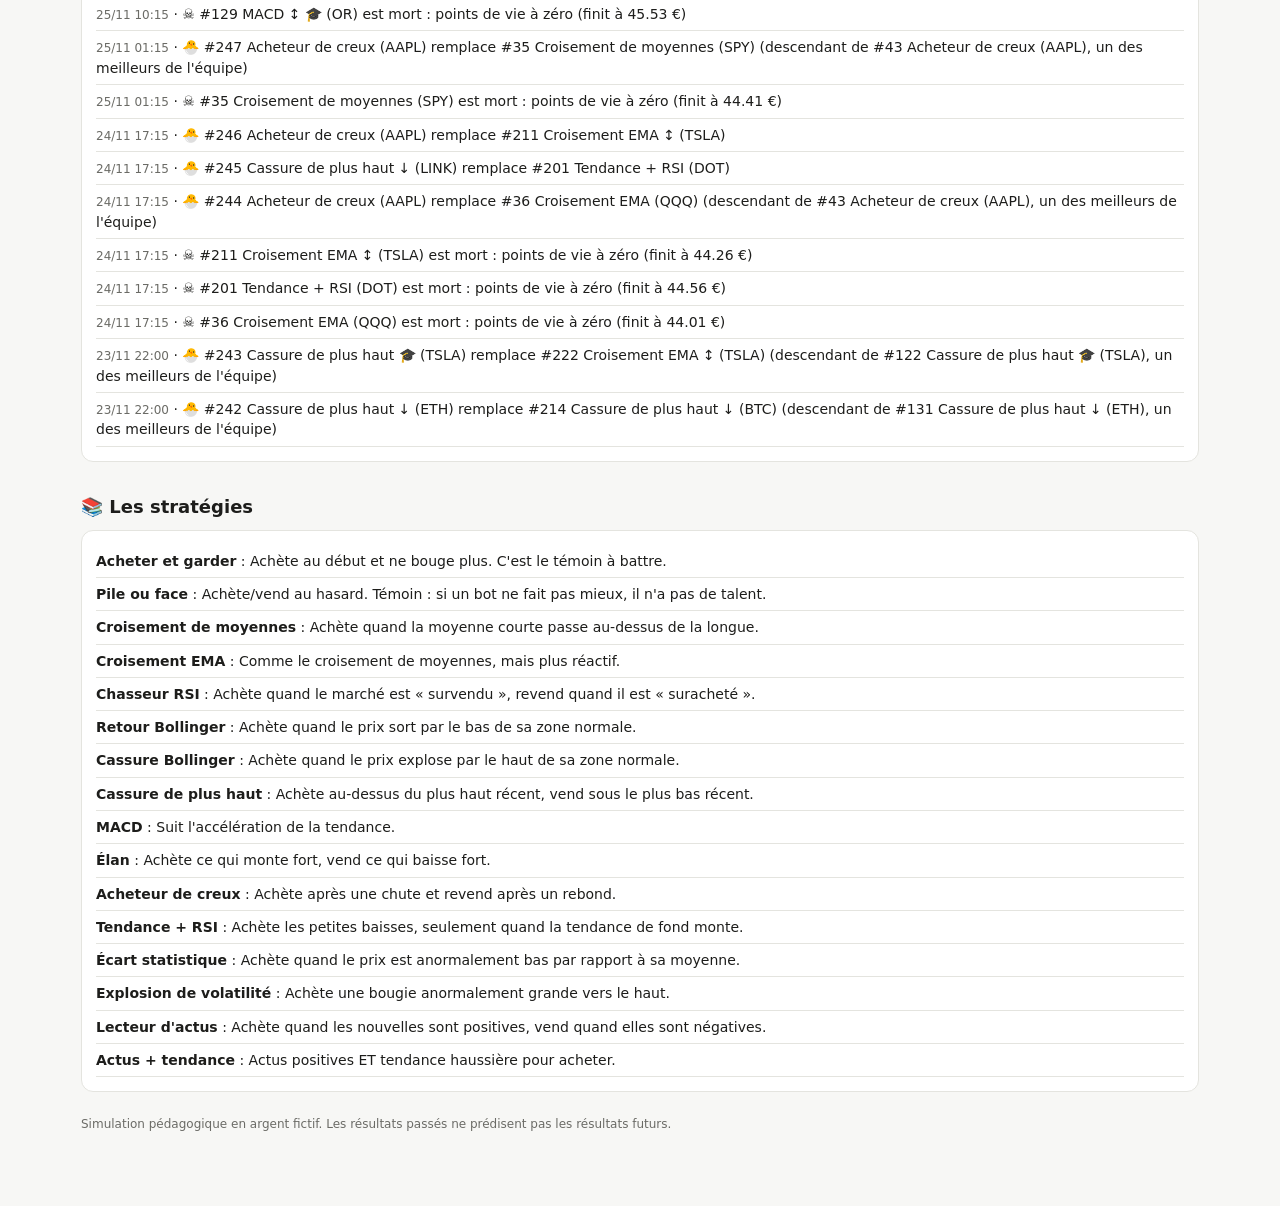
